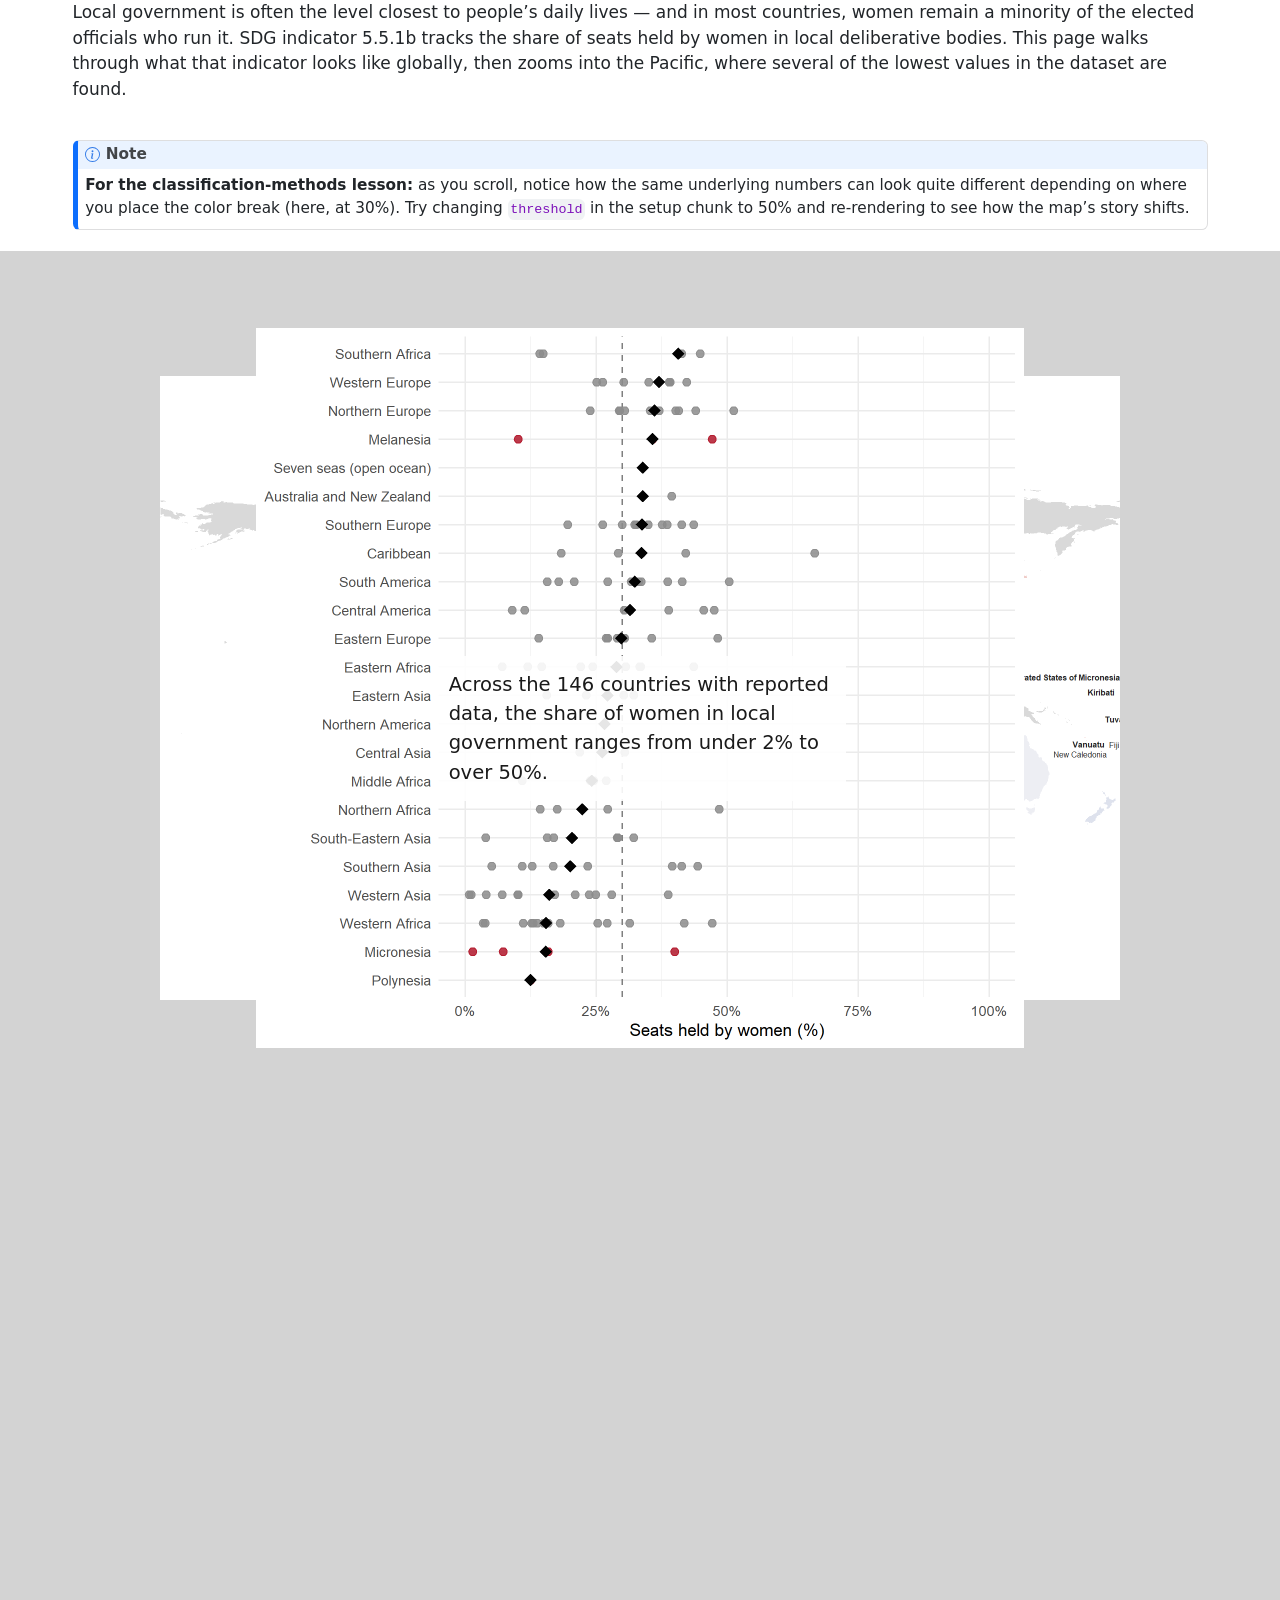
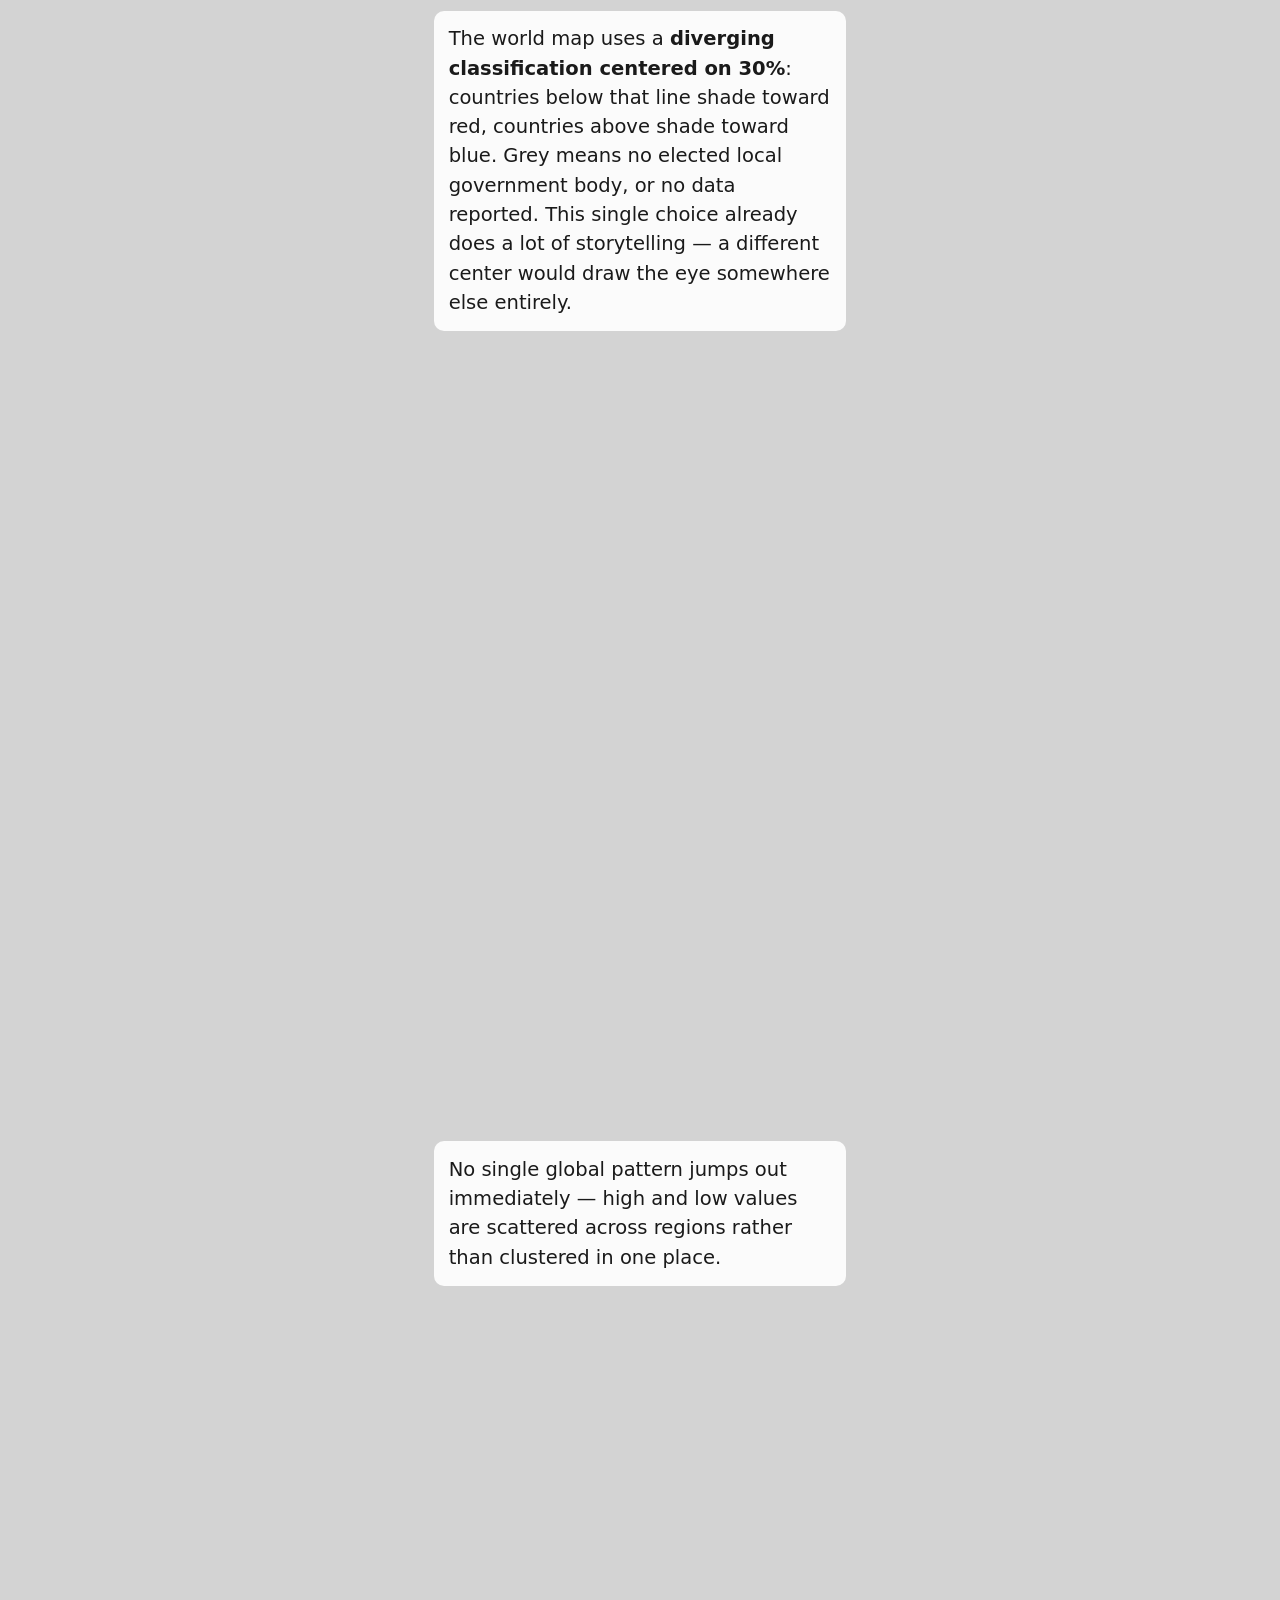
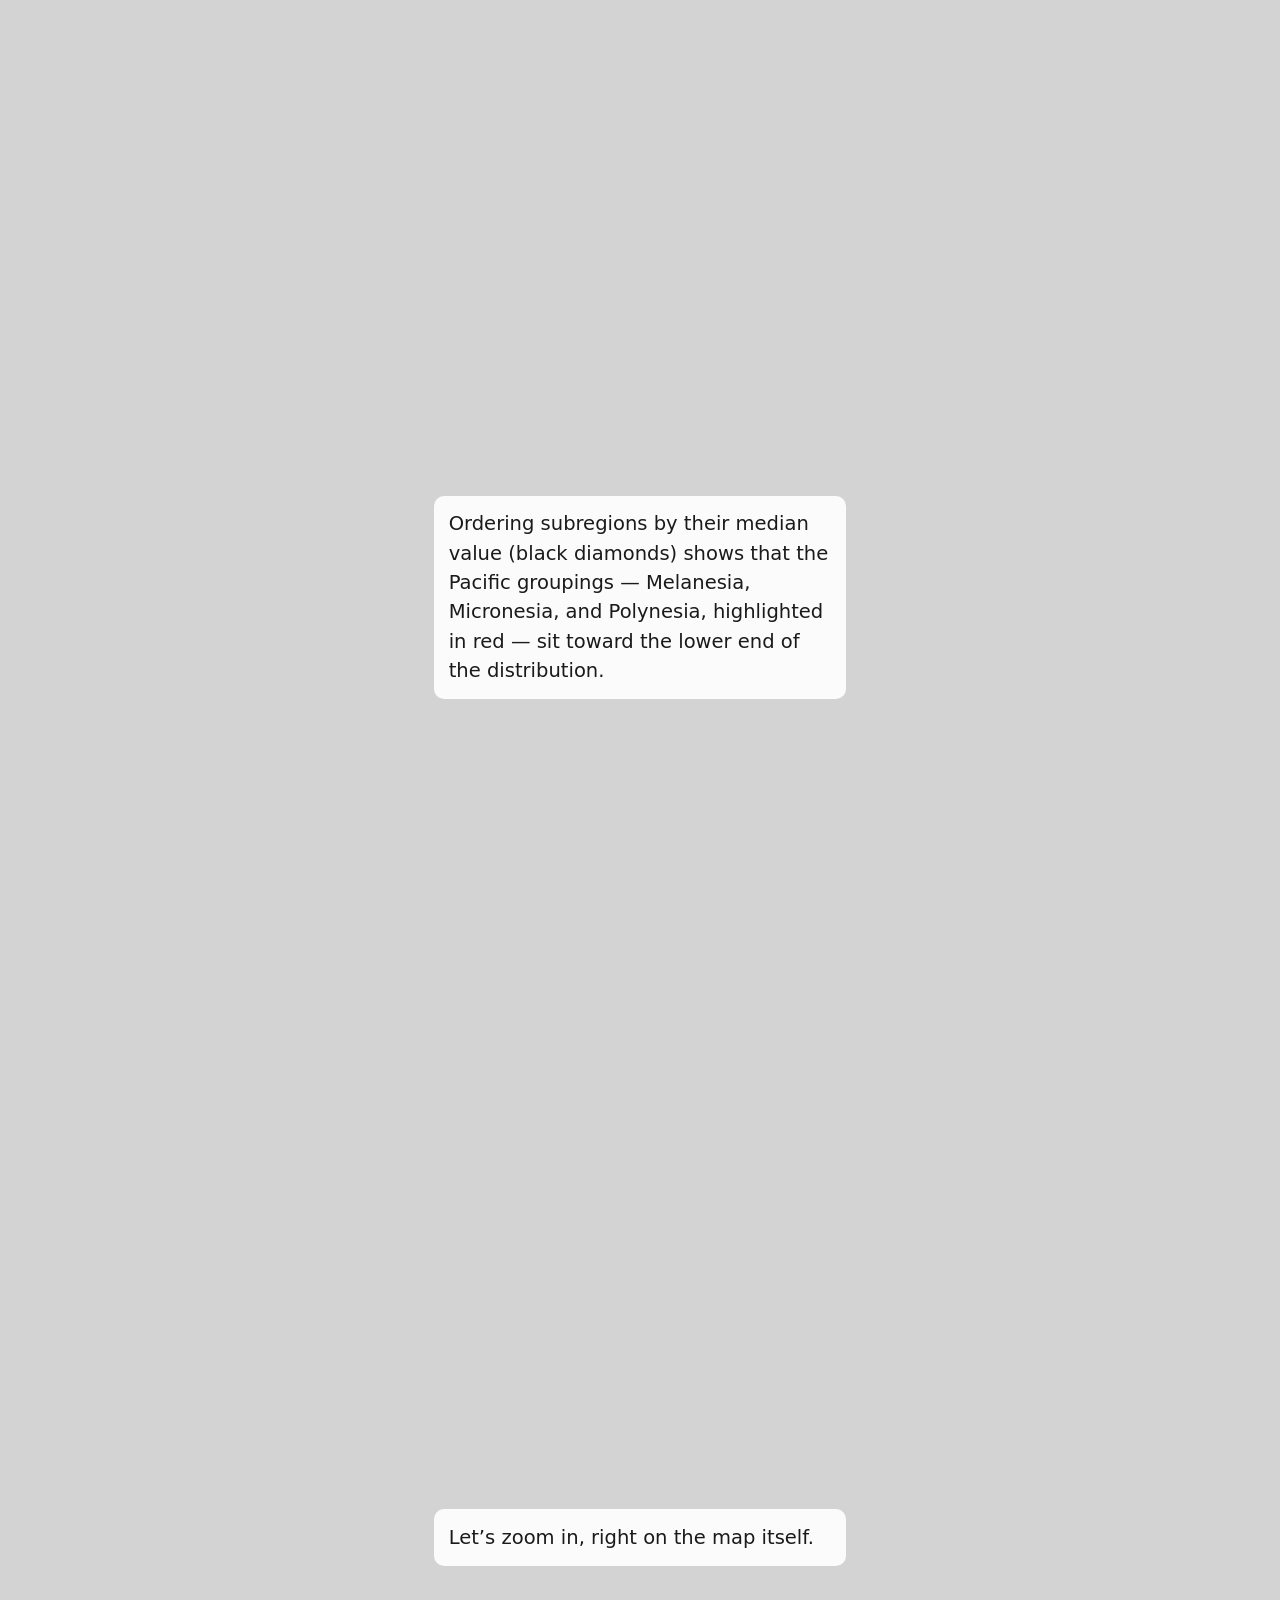
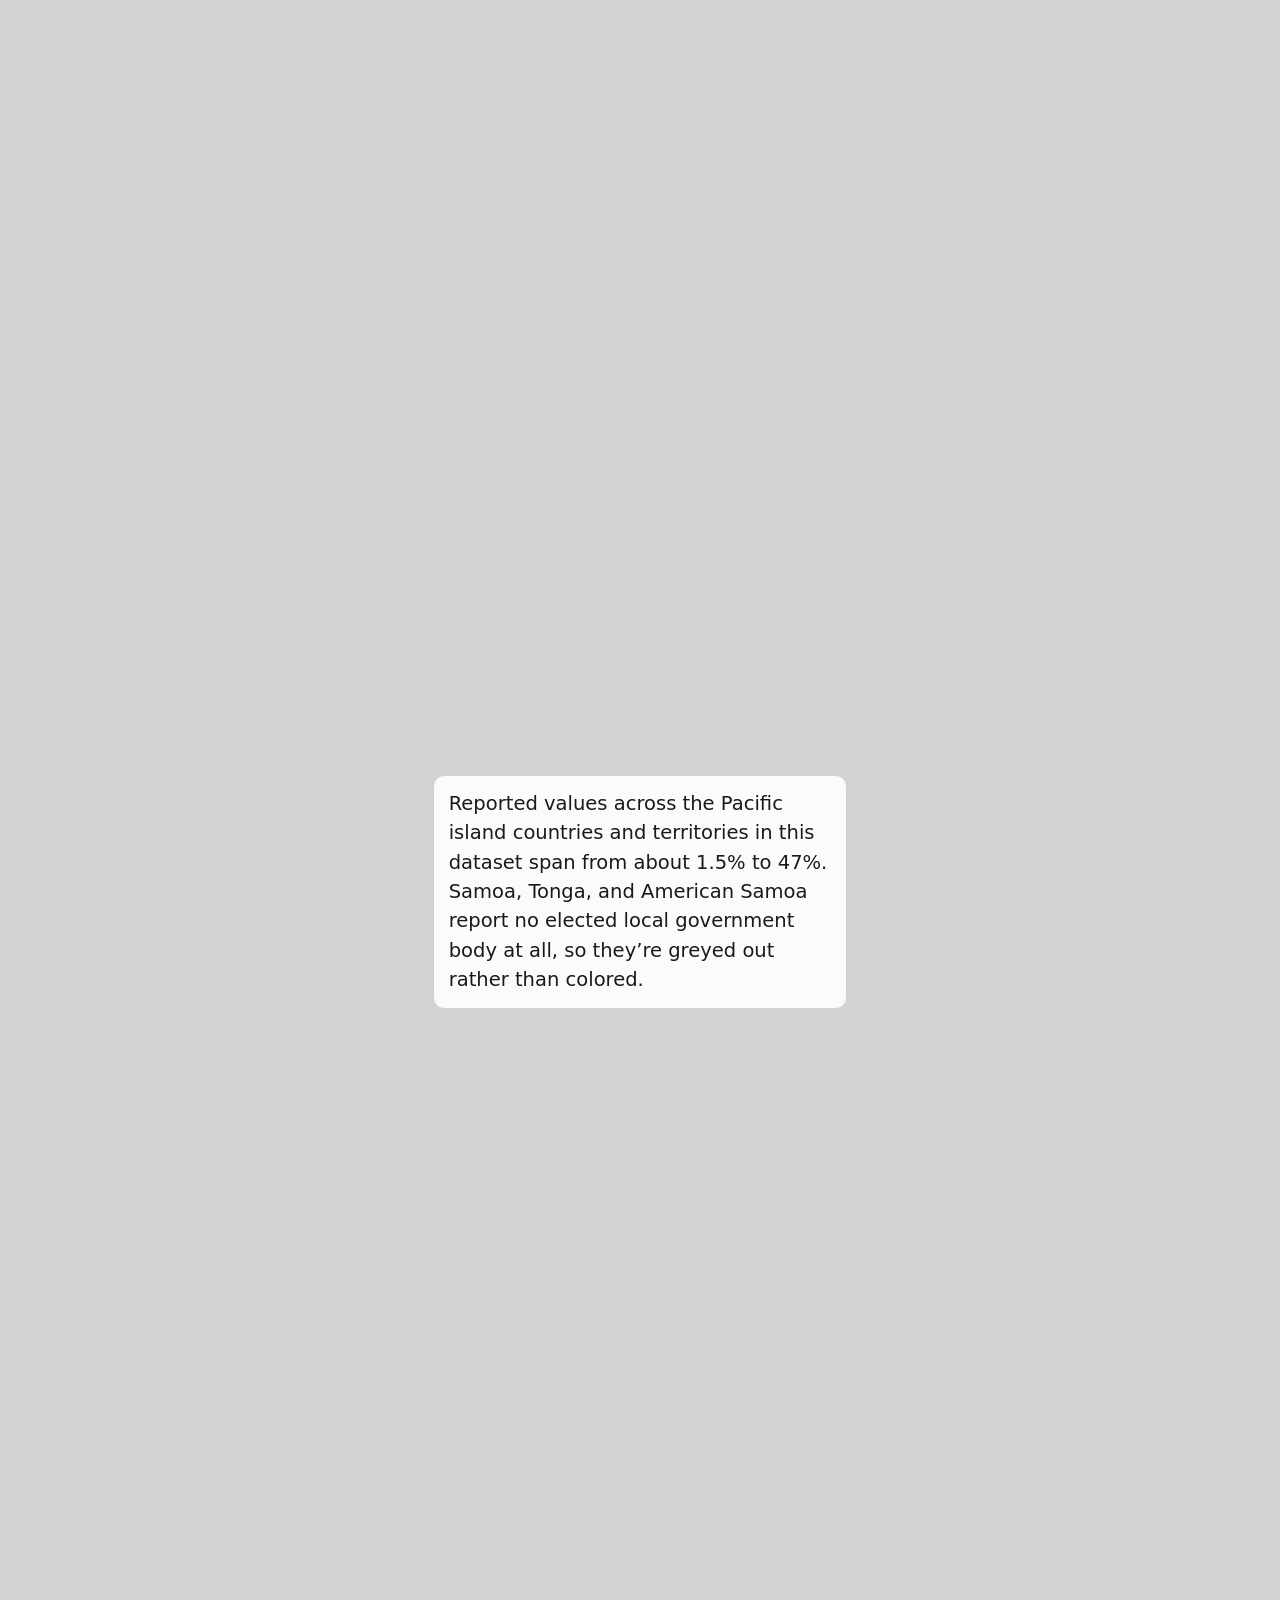
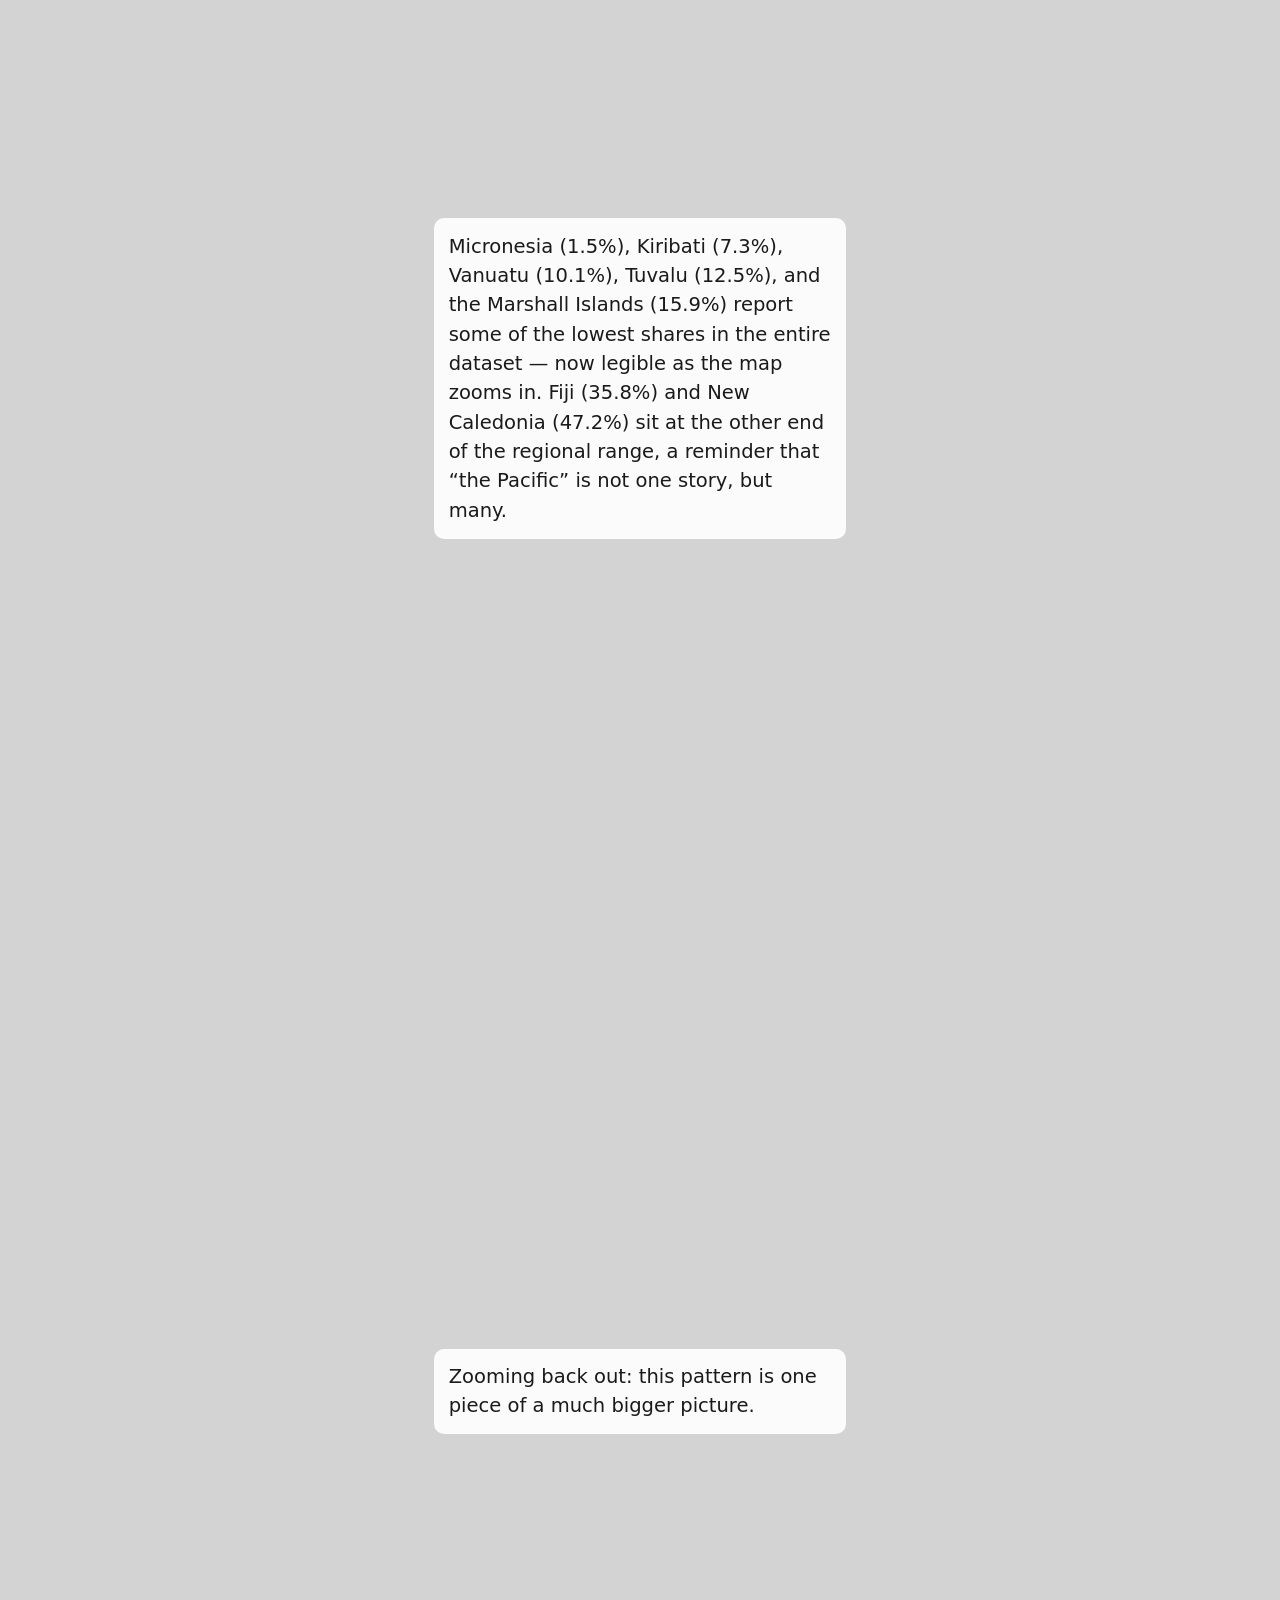
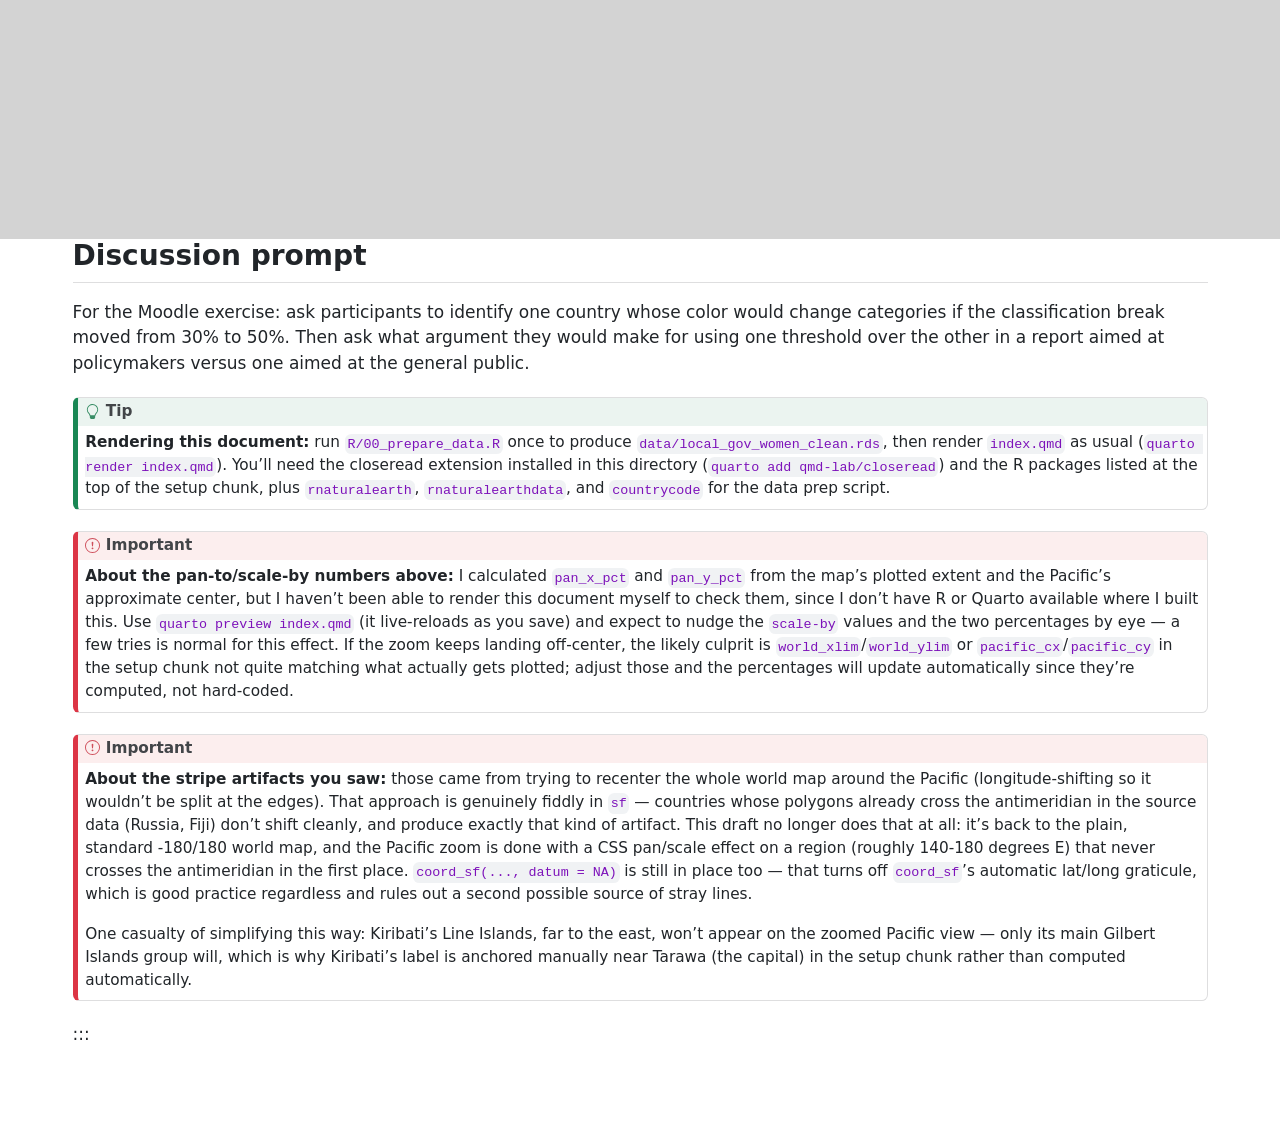
==== ScrollyTelling/index.html @ b82ebb90 "Scrollytelling" ====
<!DOCTYPE html>
<html xmlns="http://www.w3.org/1999/xhtml" lang="en" xml:lang="en"><head>

<meta charset="utf-8">
<meta name="generator" content="quarto-1.8.25">

<meta name="viewport" content="width=device-width, initial-scale=1.0, user-scalable=yes">


<title>Who Holds the Seats? Women in Local Government, Worldwide and in the Pacific</title>
<style>
code{white-space: pre-wrap;}
span.smallcaps{font-variant: small-caps;}
div.columns{display: flex; gap: min(4vw, 1.5em);}
div.column{flex: auto; overflow-x: auto;}
div.hanging-indent{margin-left: 1.5em; text-indent: -1.5em;}
ul.task-list{list-style: none;}
ul.task-list li input[type="checkbox"] {
width: 0.8em;
margin: 0 0.8em 0.2em -1em;  vertical-align: middle;
}
</style>


<script>/*!
 * clipboard.js v2.0.11
 * https://clipboardjs.com/
 *
 * Licensed MIT © Zeno Rocha
 */
!function(t,e){"object"==typeof exports&&"object"==typeof module?module.exports=e():"function"==typeof define&&define.amd?define([],e):"object"==typeof exports?exports.ClipboardJS=e():t.ClipboardJS=e()}(this,function(){return n={686:function(t,e,n){"use strict";n.d(e,{default:function(){return b}});var e=n(279),i=n.n(e),e=n(370),u=n.n(e),e=n(817),r=n.n(e);function c(t){try{return document.execCommand(t)}catch(t){return}}var a=function(t){t=r()(t);return c("cut"),t};function o(t,e){var n,o,t=(n=t,o="rtl"===document.documentElement.getAttribute("dir"),(t=document.createElement("textarea")).style.fontSize="12pt",t.style.border="0",t.style.padding="0",t.style.margin="0",t.style.position="absolute",t.style[o?"right":"left"]="-9999px",o=window.pageYOffset||document.documentElement.scrollTop,t.style.top="".concat(o,"px"),t.setAttribute("readonly",""),t.value=n,t);return e.container.appendChild(t),e=r()(t),c("copy"),t.remove(),e}var f=function(t){var e=1<arguments.length&&void 0!==arguments[1]?arguments[1]:{container:document.body},n="";return"string"==typeof t?n=o(t,e):t instanceof HTMLInputElement&&!["text","search","url","tel","password"].includes(null==t?void 0:t.type)?n=o(t.value,e):(n=r()(t),c("copy")),n};function l(t){return(l="function"==typeof Symbol&&"symbol"==typeof Symbol.iterator?function(t){return typeof t}:function(t){return t&&"function"==typeof Symbol&&t.constructor===Symbol&&t!==Symbol.prototype?"symbol":typeof t})(t)}var s=function(){var t=0<arguments.length&&void 0!==arguments[0]?arguments[0]:{},e=t.action,n=void 0===e?"copy":e,o=t.container,e=t.target,t=t.text;if("copy"!==n&&"cut"!==n)throw new Error('Invalid "action" value, use either "copy" or "cut"');if(void 0!==e){if(!e||"object"!==l(e)||1!==e.nodeType)throw new Error('Invalid "target" value, use a valid Element');if("copy"===n&&e.hasAttribute("disabled"))throw new Error('Invalid "target" attribute. Please use "readonly" instead of "disabled" attribute');if("cut"===n&&(e.hasAttribute("readonly")||e.hasAttribute("disabled")))throw new Error('Invalid "target" attribute. You can\'t cut text from elements with "readonly" or "disabled" attributes')}return t?f(t,{container:o}):e?"cut"===n?a(e):f(e,{container:o}):void 0};function p(t){return(p="function"==typeof Symbol&&"symbol"==typeof Symbol.iterator?function(t){return typeof t}:function(t){return t&&"function"==typeof Symbol&&t.constructor===Symbol&&t!==Symbol.prototype?"symbol":typeof t})(t)}function d(t,e){for(var n=0;n<e.length;n++){var o=e[n];o.enumerable=o.enumerable||!1,o.configurable=!0,"value"in o&&(o.writable=!0),Object.defineProperty(t,o.key,o)}}function y(t,e){return(y=Object.setPrototypeOf||function(t,e){return t.__proto__=e,t})(t,e)}function h(n){var o=function(){if("undefined"==typeof Reflect||!Reflect.construct)return!1;if(Reflect.construct.sham)return!1;if("function"==typeof Proxy)return!0;try{return Date.prototype.toString.call(Reflect.construct(Date,[],function(){})),!0}catch(t){return!1}}();return function(){var t,e=v(n);return t=o?(t=v(this).constructor,Reflect.construct(e,arguments,t)):e.apply(this,arguments),e=this,!(t=t)||"object"!==p(t)&&"function"!=typeof t?function(t){if(void 0!==t)return t;throw new ReferenceError("this hasn't been initialised - super() hasn't been called")}(e):t}}function v(t){return(v=Object.setPrototypeOf?Object.getPrototypeOf:function(t){return t.__proto__||Object.getPrototypeOf(t)})(t)}function m(t,e){t="data-clipboard-".concat(t);if(e.hasAttribute(t))return e.getAttribute(t)}var b=function(){!function(t,e){if("function"!=typeof e&&null!==e)throw new TypeError("Super expression must either be null or a function");t.prototype=Object.create(e&&e.prototype,{constructor:{value:t,writable:!0,configurable:!0}}),e&&y(t,e)}(r,i());var t,e,n,o=h(r);function r(t,e){var n;return function(t){if(!(t instanceof r))throw new TypeError("Cannot call a class as a function")}(this),(n=o.call(this)).resolveOptions(e),n.listenClick(t),n}return t=r,n=[{key:"copy",value:function(t){var e=1<arguments.length&&void 0!==arguments[1]?arguments[1]:{container:document.body};return f(t,e)}},{key:"cut",value:function(t){return a(t)}},{key:"isSupported",value:function(){var t=0<arguments.length&&void 0!==arguments[0]?arguments[0]:["copy","cut"],t="string"==typeof t?[t]:t,e=!!document.queryCommandSupported;return t.forEach(function(t){e=e&&!!document.queryCommandSupported(t)}),e}}],(e=[{key:"resolveOptions",value:function(){var t=0<arguments.length&&void 0!==arguments[0]?arguments[0]:{};this.action="function"==typeof t.action?t.action:this.defaultAction,this.target="function"==typeof t.target?t.target:this.defaultTarget,this.text="function"==typeof t.text?t.text:this.defaultText,this.container="object"===p(t.container)?t.container:document.body}},{key:"listenClick",value:function(t){var e=this;this.listener=u()(t,"click",function(t){return e.onClick(t)})}},{key:"onClick",value:function(t){var e=t.delegateTarget||t.currentTarget,n=this.action(e)||"copy",t=s({action:n,container:this.container,target:this.target(e),text:this.text(e)});this.emit(t?"success":"error",{action:n,text:t,trigger:e,clearSelection:function(){e&&e.focus(),window.getSelection().removeAllRanges()}})}},{key:"defaultAction",value:function(t){return m("action",t)}},{key:"defaultTarget",value:function(t){t=m("target",t);if(t)return document.querySelector(t)}},{key:"defaultText",value:function(t){return m("text",t)}},{key:"destroy",value:function(){this.listener.destroy()}}])&&d(t.prototype,e),n&&d(t,n),r}()},828:function(t){var e;"undefined"==typeof Element||Element.prototype.matches||((e=Element.prototype).matches=e.matchesSelector||e.mozMatchesSelector||e.msMatchesSelector||e.oMatchesSelector||e.webkitMatchesSelector),t.exports=function(t,e){for(;t&&9!==t.nodeType;){if("function"==typeof t.matches&&t.matches(e))return t;t=t.parentNode}}},438:function(t,e,n){var u=n(828);function i(t,e,n,o,r){var i=function(e,n,t,o){return function(t){t.delegateTarget=u(t.target,n),t.delegateTarget&&o.call(e,t)}}.apply(this,arguments);return t.addEventListener(n,i,r),{destroy:function(){t.removeEventListener(n,i,r)}}}t.exports=function(t,e,n,o,r){return"function"==typeof t.addEventListener?i.apply(null,arguments):"function"==typeof n?i.bind(null,document).apply(null,arguments):("string"==typeof t&&(t=document.querySelectorAll(t)),Array.prototype.map.call(t,function(t){return i(t,e,n,o,r)}))}},879:function(t,n){n.node=function(t){return void 0!==t&&t instanceof HTMLElement&&1===t.nodeType},n.nodeList=function(t){var e=Object.prototype.toString.call(t);return void 0!==t&&("[object NodeList]"===e||"[object HTMLCollection]"===e)&&"length"in t&&(0===t.length||n.node(t[0]))},n.string=function(t){return"string"==typeof t||t instanceof String},n.fn=function(t){return"[object Function]"===Object.prototype.toString.call(t)}},370:function(t,e,n){var f=n(879),l=n(438);t.exports=function(t,e,n){if(!t&&!e&&!n)throw new Error("Missing required arguments");if(!f.string(e))throw new TypeError("Second argument must be a String");if(!f.fn(n))throw new TypeError("Third argument must be a Function");if(f.node(t))return c=e,a=n,(u=t).addEventListener(c,a),{destroy:function(){u.removeEventListener(c,a)}};if(f.nodeList(t))return o=t,r=e,i=n,Array.prototype.forEach.call(o,function(t){t.addEventListener(r,i)}),{destroy:function(){Array.prototype.forEach.call(o,function(t){t.removeEventListener(r,i)})}};if(f.string(t))return t=t,e=e,n=n,l(document.body,t,e,n);throw new TypeError("First argument must be a String, HTMLElement, HTMLCollection, or NodeList");var o,r,i,u,c,a}},817:function(t){t.exports=function(t){var e,n="SELECT"===t.nodeName?(t.focus(),t.value):"INPUT"===t.nodeName||"TEXTAREA"===t.nodeName?((e=t.hasAttribute("readonly"))||t.setAttribute("readonly",""),t.select(),t.setSelectionRange(0,t.value.length),e||t.removeAttribute("readonly"),t.value):(t.hasAttribute("contenteditable")&&t.focus(),n=window.getSelection(),(e=document.createRange()).selectNodeContents(t),n.removeAllRanges(),n.addRange(e),n.toString());return n}},279:function(t){function e(){}e.prototype={on:function(t,e,n){var o=this.e||(this.e={});return(o[t]||(o[t]=[])).push({fn:e,ctx:n}),this},once:function(t,e,n){var o=this;function r(){o.off(t,r),e.apply(n,arguments)}return r._=e,this.on(t,r,n)},emit:function(t){for(var e=[].slice.call(arguments,1),n=((this.e||(this.e={}))[t]||[]).slice(),o=0,r=n.length;o<r;o++)n[o].fn.apply(n[o].ctx,e);return this},off:function(t,e){var n=this.e||(this.e={}),o=n[t],r=[];if(o&&e)for(var i=0,u=o.length;i<u;i++)o[i].fn!==e&&o[i].fn._!==e&&r.push(o[i]);return r.length?n[t]=r:delete n[t],this}},t.exports=e,t.exports.TinyEmitter=e}},r={},o.n=function(t){var e=t&&t.__esModule?function(){return t.default}:function(){return t};return o.d(e,{a:e}),e},o.d=function(t,e){for(var n in e)o.o(e,n)&&!o.o(t,n)&&Object.defineProperty(t,n,{enumerable:!0,get:e[n]})},o.o=function(t,e){return Object.prototype.hasOwnProperty.call(t,e)},o(686).default;function o(t){if(r[t])return r[t].exports;var e=r[t]={exports:{}};return n[t](e,e.exports,o),e.exports}var n,r});</script>
<script src="[data-uri]" type="module"></script>
<script src="[data-uri]" type="module"></script>
<script src="[data-uri]" type="module"></script>
<script>/**
 * @popperjs/core v2.11.7 - MIT License
 */

!function(e,t){"object"==typeof exports&&"undefined"!=typeof module?t(exports):"function"==typeof define&&define.amd?define(["exports"],t):t((e="undefined"!=typeof globalThis?globalThis:e||self).Popper={})}(this,(function(e){"use strict";function t(e){if(null==e)return window;if("[object Window]"!==e.toString()){var t=e.ownerDocument;return t&&t.defaultView||window}return e}function n(e){return e instanceof t(e).Element||e instanceof Element}function r(e){return e instanceof t(e).HTMLElement||e instanceof HTMLElement}function o(e){return"undefined"!=typeof ShadowRoot&&(e instanceof t(e).ShadowRoot||e instanceof ShadowRoot)}var i=Math.max,a=Math.min,s=Math.round;function f(){var e=navigator.userAgentData;return null!=e&&e.brands&&Array.isArray(e.brands)?e.brands.map((function(e){return e.brand+"/"+e.version})).join(" "):navigator.userAgent}function c(){return!/^((?!chrome|android).)*safari/i.test(f())}function p(e,o,i){void 0===o&&(o=!1),void 0===i&&(i=!1);var a=e.getBoundingClientRect(),f=1,p=1;o&&r(e)&&(f=e.offsetWidth>0&&s(a.width)/e.offsetWidth||1,p=e.offsetHeight>0&&s(a.height)/e.offsetHeight||1);var u=(n(e)?t(e):window).visualViewport,l=!c()&&i,d=(a.left+(l&&u?u.offsetLeft:0))/f,h=(a.top+(l&&u?u.offsetTop:0))/p,m=a.width/f,v=a.height/p;return{width:m,height:v,top:h,right:d+m,bottom:h+v,left:d,x:d,y:h}}function u(e){var n=t(e);return{scrollLeft:n.pageXOffset,scrollTop:n.pageYOffset}}function l(e){return e?(e.nodeName||"").toLowerCase():null}function d(e){return((n(e)?e.ownerDocument:e.document)||window.document).documentElement}function h(e){return p(d(e)).left+u(e).scrollLeft}function m(e){return t(e).getComputedStyle(e)}function v(e){var t=m(e),n=t.overflow,r=t.overflowX,o=t.overflowY;return/auto|scroll|overlay|hidden/.test(n+o+r)}function y(e,n,o){void 0===o&&(o=!1);var i,a,f=r(n),c=r(n)&&function(e){var t=e.getBoundingClientRect(),n=s(t.width)/e.offsetWidth||1,r=s(t.height)/e.offsetHeight||1;return 1!==n||1!==r}(n),m=d(n),y=p(e,c,o),g={scrollLeft:0,scrollTop:0},b={x:0,y:0};return(f||!f&&!o)&&(("body"!==l(n)||v(m))&&(g=(i=n)!==t(i)&&r(i)?{scrollLeft:(a=i).scrollLeft,scrollTop:a.scrollTop}:u(i)),r(n)?((b=p(n,!0)).x+=n.clientLeft,b.y+=n.clientTop):m&&(b.x=h(m))),{x:y.left+g.scrollLeft-b.x,y:y.top+g.scrollTop-b.y,width:y.width,height:y.height}}function g(e){var t=p(e),n=e.offsetWidth,r=e.offsetHeight;return Math.abs(t.width-n)<=1&&(n=t.width),Math.abs(t.height-r)<=1&&(r=t.height),{x:e.offsetLeft,y:e.offsetTop,width:n,height:r}}function b(e){return"html"===l(e)?e:e.assignedSlot||e.parentNode||(o(e)?e.host:null)||d(e)}function x(e){return["html","body","#document"].indexOf(l(e))>=0?e.ownerDocument.body:r(e)&&v(e)?e:x(b(e))}function w(e,n){var r;void 0===n&&(n=[]);var o=x(e),i=o===(null==(r=e.ownerDocument)?void 0:r.body),a=t(o),s=i?[a].concat(a.visualViewport||[],v(o)?o:[]):o,f=n.concat(s);return i?f:f.concat(w(b(s)))}function O(e){return["table","td","th"].indexOf(l(e))>=0}function j(e){return r(e)&&"fixed"!==m(e).position?e.offsetParent:null}function E(e){for(var n=t(e),i=j(e);i&&O(i)&&"static"===m(i).position;)i=j(i);return i&&("html"===l(i)||"body"===l(i)&&"static"===m(i).position)?n:i||function(e){var t=/firefox/i.test(f());if(/Trident/i.test(f())&&r(e)&&"fixed"===m(e).position)return null;var n=b(e);for(o(n)&&(n=n.host);r(n)&&["html","body"].indexOf(l(n))<0;){var i=m(n);if("none"!==i.transform||"none"!==i.perspective||"paint"===i.contain||-1!==["transform","perspective"].indexOf(i.willChange)||t&&"filter"===i.willChange||t&&i.filter&&"none"!==i.filter)return n;n=n.parentNode}return null}(e)||n}var D="top",A="bottom",L="right",P="left",M="auto",k=[D,A,L,P],W="start",B="end",H="viewport",T="popper",R=k.reduce((function(e,t){return e.concat([t+"-"+W,t+"-"+B])}),[]),S=[].concat(k,[M]).reduce((function(e,t){return e.concat([t,t+"-"+W,t+"-"+B])}),[]),V=["beforeRead","read","afterRead","beforeMain","main","afterMain","beforeWrite","write","afterWrite"];function q(e){var t=new Map,n=new Set,r=[];function o(e){n.add(e.name),[].concat(e.requires||[],e.requiresIfExists||[]).forEach((function(e){if(!n.has(e)){var r=t.get(e);r&&o(r)}})),r.push(e)}return e.forEach((function(e){t.set(e.name,e)})),e.forEach((function(e){n.has(e.name)||o(e)})),r}function C(e){return e.split("-")[0]}function N(e,t){var n=t.getRootNode&&t.getRootNode();if(e.contains(t))return!0;if(n&&o(n)){var r=t;do{if(r&&e.isSameNode(r))return!0;r=r.parentNode||r.host}while(r)}return!1}function I(e){return Object.assign({},e,{left:e.x,top:e.y,right:e.x+e.width,bottom:e.y+e.height})}function _(e,r,o){return r===H?I(function(e,n){var r=t(e),o=d(e),i=r.visualViewport,a=o.clientWidth,s=o.clientHeight,f=0,p=0;if(i){a=i.width,s=i.height;var u=c();(u||!u&&"fixed"===n)&&(f=i.offsetLeft,p=i.offsetTop)}return{width:a,height:s,x:f+h(e),y:p}}(e,o)):n(r)?function(e,t){var n=p(e,!1,"fixed"===t);return n.top=n.top+e.clientTop,n.left=n.left+e.clientLeft,n.bottom=n.top+e.clientHeight,n.right=n.left+e.clientWidth,n.width=e.clientWidth,n.height=e.clientHeight,n.x=n.left,n.y=n.top,n}(r,o):I(function(e){var t,n=d(e),r=u(e),o=null==(t=e.ownerDocument)?void 0:t.body,a=i(n.scrollWidth,n.clientWidth,o?o.scrollWidth:0,o?o.clientWidth:0),s=i(n.scrollHeight,n.clientHeight,o?o.scrollHeight:0,o?o.clientHeight:0),f=-r.scrollLeft+h(e),c=-r.scrollTop;return"rtl"===m(o||n).direction&&(f+=i(n.clientWidth,o?o.clientWidth:0)-a),{width:a,height:s,x:f,y:c}}(d(e)))}function F(e,t,o,s){var f="clippingParents"===t?function(e){var t=w(b(e)),o=["absolute","fixed"].indexOf(m(e).position)>=0&&r(e)?E(e):e;return n(o)?t.filter((function(e){return n(e)&&N(e,o)&&"body"!==l(e)})):[]}(e):[].concat(t),c=[].concat(f,[o]),p=c[0],u=c.reduce((function(t,n){var r=_(e,n,s);return t.top=i(r.top,t.top),t.right=a(r.right,t.right),t.bottom=a(r.bottom,t.bottom),t.left=i(r.left,t.left),t}),_(e,p,s));return u.width=u.right-u.left,u.height=u.bottom-u.top,u.x=u.left,u.y=u.top,u}function U(e){return e.split("-")[1]}function z(e){return["top","bottom"].indexOf(e)>=0?"x":"y"}function X(e){var t,n=e.reference,r=e.element,o=e.placement,i=o?C(o):null,a=o?U(o):null,s=n.x+n.width/2-r.width/2,f=n.y+n.height/2-r.height/2;switch(i){case D:t={x:s,y:n.y-r.height};break;case A:t={x:s,y:n.y+n.height};break;case L:t={x:n.x+n.width,y:f};break;case P:t={x:n.x-r.width,y:f};break;default:t={x:n.x,y:n.y}}var c=i?z(i):null;if(null!=c){var p="y"===c?"height":"width";switch(a){case W:t[c]=t[c]-(n[p]/2-r[p]/2);break;case B:t[c]=t[c]+(n[p]/2-r[p]/2)}}return t}function Y(e){return Object.assign({},{top:0,right:0,bottom:0,left:0},e)}function G(e,t){return t.reduce((function(t,n){return t[n]=e,t}),{})}function J(e,t){void 0===t&&(t={});var r=t,o=r.placement,i=void 0===o?e.placement:o,a=r.strategy,s=void 0===a?e.strategy:a,f=r.boundary,c=void 0===f?"clippingParents":f,u=r.rootBoundary,l=void 0===u?H:u,h=r.elementContext,m=void 0===h?T:h,v=r.altBoundary,y=void 0!==v&&v,g=r.padding,b=void 0===g?0:g,x=Y("number"!=typeof b?b:G(b,k)),w=m===T?"reference":T,O=e.rects.popper,j=e.elements[y?w:m],E=F(n(j)?j:j.contextElement||d(e.elements.popper),c,l,s),P=p(e.elements.reference),M=X({reference:P,element:O,strategy:"absolute",placement:i}),W=I(Object.assign({},O,M)),B=m===T?W:P,R={top:E.top-B.top+x.top,bottom:B.bottom-E.bottom+x.bottom,left:E.left-B.left+x.left,right:B.right-E.right+x.right},S=e.modifiersData.offset;if(m===T&&S){var V=S[i];Object.keys(R).forEach((function(e){var t=[L,A].indexOf(e)>=0?1:-1,n=[D,A].indexOf(e)>=0?"y":"x";R[e]+=V[n]*t}))}return R}var K={placement:"bottom",modifiers:[],strategy:"absolute"};function Q(){for(var e=arguments.length,t=new Array(e),n=0;n<e;n++)t[n]=arguments[n];return!t.some((function(e){return!(e&&"function"==typeof e.getBoundingClientRect)}))}function Z(e){void 0===e&&(e={});var t=e,r=t.defaultModifiers,o=void 0===r?[]:r,i=t.defaultOptions,a=void 0===i?K:i;return function(e,t,r){void 0===r&&(r=a);var i,s,f={placement:"bottom",orderedModifiers:[],options:Object.assign({},K,a),modifiersData:{},elements:{reference:e,popper:t},attributes:{},styles:{}},c=[],p=!1,u={state:f,setOptions:function(r){var i="function"==typeof r?r(f.options):r;l(),f.options=Object.assign({},a,f.options,i),f.scrollParents={reference:n(e)?w(e):e.contextElement?w(e.contextElement):[],popper:w(t)};var s,p,d=function(e){var t=q(e);return V.reduce((function(e,n){return e.concat(t.filter((function(e){return e.phase===n})))}),[])}((s=[].concat(o,f.options.modifiers),p=s.reduce((function(e,t){var n=e[t.name];return e[t.name]=n?Object.assign({},n,t,{options:Object.assign({},n.options,t.options),data:Object.assign({},n.data,t.data)}):t,e}),{}),Object.keys(p).map((function(e){return p[e]}))));return f.orderedModifiers=d.filter((function(e){return e.enabled})),f.orderedModifiers.forEach((function(e){var t=e.name,n=e.options,r=void 0===n?{}:n,o=e.effect;if("function"==typeof o){var i=o({state:f,name:t,instance:u,options:r}),a=function(){};c.push(i||a)}})),u.update()},forceUpdate:function(){if(!p){var e=f.elements,t=e.reference,n=e.popper;if(Q(t,n)){f.rects={reference:y(t,E(n),"fixed"===f.options.strategy),popper:g(n)},f.reset=!1,f.placement=f.options.placement,f.orderedModifiers.forEach((function(e){return f.modifiersData[e.name]=Object.assign({},e.data)}));for(var r=0;r<f.orderedModifiers.length;r++)if(!0!==f.reset){var o=f.orderedModifiers[r],i=o.fn,a=o.options,s=void 0===a?{}:a,c=o.name;"function"==typeof i&&(f=i({state:f,options:s,name:c,instance:u})||f)}else f.reset=!1,r=-1}}},update:(i=function(){return new Promise((function(e){u.forceUpdate(),e(f)}))},function(){return s||(s=new Promise((function(e){Promise.resolve().then((function(){s=void 0,e(i())}))}))),s}),destroy:function(){l(),p=!0}};if(!Q(e,t))return u;function l(){c.forEach((function(e){return e()})),c=[]}return u.setOptions(r).then((function(e){!p&&r.onFirstUpdate&&r.onFirstUpdate(e)})),u}}var $={passive:!0};var ee={name:"eventListeners",enabled:!0,phase:"write",fn:function(){},effect:function(e){var n=e.state,r=e.instance,o=e.options,i=o.scroll,a=void 0===i||i,s=o.resize,f=void 0===s||s,c=t(n.elements.popper),p=[].concat(n.scrollParents.reference,n.scrollParents.popper);return a&&p.forEach((function(e){e.addEventListener("scroll",r.update,$)})),f&&c.addEventListener("resize",r.update,$),function(){a&&p.forEach((function(e){e.removeEventListener("scroll",r.update,$)})),f&&c.removeEventListener("resize",r.update,$)}},data:{}};var te={name:"popperOffsets",enabled:!0,phase:"read",fn:function(e){var t=e.state,n=e.name;t.modifiersData[n]=X({reference:t.rects.reference,element:t.rects.popper,strategy:"absolute",placement:t.placement})},data:{}},ne={top:"auto",right:"auto",bottom:"auto",left:"auto"};function re(e){var n,r=e.popper,o=e.popperRect,i=e.placement,a=e.variation,f=e.offsets,c=e.position,p=e.gpuAcceleration,u=e.adaptive,l=e.roundOffsets,h=e.isFixed,v=f.x,y=void 0===v?0:v,g=f.y,b=void 0===g?0:g,x="function"==typeof l?l({x:y,y:b}):{x:y,y:b};y=x.x,b=x.y;var w=f.hasOwnProperty("x"),O=f.hasOwnProperty("y"),j=P,M=D,k=window;if(u){var W=E(r),H="clientHeight",T="clientWidth";if(W===t(r)&&"static"!==m(W=d(r)).position&&"absolute"===c&&(H="scrollHeight",T="scrollWidth"),W=W,i===D||(i===P||i===L)&&a===B)M=A,b-=(h&&W===k&&k.visualViewport?k.visualViewport.height:W[H])-o.height,b*=p?1:-1;if(i===P||(i===D||i===A)&&a===B)j=L,y-=(h&&W===k&&k.visualViewport?k.visualViewport.width:W[T])-o.width,y*=p?1:-1}var R,S=Object.assign({position:c},u&&ne),V=!0===l?function(e,t){var n=e.x,r=e.y,o=t.devicePixelRatio||1;return{x:s(n*o)/o||0,y:s(r*o)/o||0}}({x:y,y:b},t(r)):{x:y,y:b};return y=V.x,b=V.y,p?Object.assign({},S,((R={})[M]=O?"0":"",R[j]=w?"0":"",R.transform=(k.devicePixelRatio||1)<=1?"translate("+y+"px, "+b+"px)":"translate3d("+y+"px, "+b+"px, 0)",R)):Object.assign({},S,((n={})[M]=O?b+"px":"",n[j]=w?y+"px":"",n.transform="",n))}var oe={name:"computeStyles",enabled:!0,phase:"beforeWrite",fn:function(e){var t=e.state,n=e.options,r=n.gpuAcceleration,o=void 0===r||r,i=n.adaptive,a=void 0===i||i,s=n.roundOffsets,f=void 0===s||s,c={placement:C(t.placement),variation:U(t.placement),popper:t.elements.popper,popperRect:t.rects.popper,gpuAcceleration:o,isFixed:"fixed"===t.options.strategy};null!=t.modifiersData.popperOffsets&&(t.styles.popper=Object.assign({},t.styles.popper,re(Object.assign({},c,{offsets:t.modifiersData.popperOffsets,position:t.options.strategy,adaptive:a,roundOffsets:f})))),null!=t.modifiersData.arrow&&(t.styles.arrow=Object.assign({},t.styles.arrow,re(Object.assign({},c,{offsets:t.modifiersData.arrow,position:"absolute",adaptive:!1,roundOffsets:f})))),t.attributes.popper=Object.assign({},t.attributes.popper,{"data-popper-placement":t.placement})},data:{}};var ie={name:"applyStyles",enabled:!0,phase:"write",fn:function(e){var t=e.state;Object.keys(t.elements).forEach((function(e){var n=t.styles[e]||{},o=t.attributes[e]||{},i=t.elements[e];r(i)&&l(i)&&(Object.assign(i.style,n),Object.keys(o).forEach((function(e){var t=o[e];!1===t?i.removeAttribute(e):i.setAttribute(e,!0===t?"":t)})))}))},effect:function(e){var t=e.state,n={popper:{position:t.options.strategy,left:"0",top:"0",margin:"0"},arrow:{position:"absolute"},reference:{}};return Object.assign(t.elements.popper.style,n.popper),t.styles=n,t.elements.arrow&&Object.assign(t.elements.arrow.style,n.arrow),function(){Object.keys(t.elements).forEach((function(e){var o=t.elements[e],i=t.attributes[e]||{},a=Object.keys(t.styles.hasOwnProperty(e)?t.styles[e]:n[e]).reduce((function(e,t){return e[t]="",e}),{});r(o)&&l(o)&&(Object.assign(o.style,a),Object.keys(i).forEach((function(e){o.removeAttribute(e)})))}))}},requires:["computeStyles"]};var ae={name:"offset",enabled:!0,phase:"main",requires:["popperOffsets"],fn:function(e){var t=e.state,n=e.options,r=e.name,o=n.offset,i=void 0===o?[0,0]:o,a=S.reduce((function(e,n){return e[n]=function(e,t,n){var r=C(e),o=[P,D].indexOf(r)>=0?-1:1,i="function"==typeof n?n(Object.assign({},t,{placement:e})):n,a=i[0],s=i[1];return a=a||0,s=(s||0)*o,[P,L].indexOf(r)>=0?{x:s,y:a}:{x:a,y:s}}(n,t.rects,i),e}),{}),s=a[t.placement],f=s.x,c=s.y;null!=t.modifiersData.popperOffsets&&(t.modifiersData.popperOffsets.x+=f,t.modifiersData.popperOffsets.y+=c),t.modifiersData[r]=a}},se={left:"right",right:"left",bottom:"top",top:"bottom"};function fe(e){return e.replace(/left|right|bottom|top/g,(function(e){return se[e]}))}var ce={start:"end",end:"start"};function pe(e){return e.replace(/start|end/g,(function(e){return ce[e]}))}function ue(e,t){void 0===t&&(t={});var n=t,r=n.placement,o=n.boundary,i=n.rootBoundary,a=n.padding,s=n.flipVariations,f=n.allowedAutoPlacements,c=void 0===f?S:f,p=U(r),u=p?s?R:R.filter((function(e){return U(e)===p})):k,l=u.filter((function(e){return c.indexOf(e)>=0}));0===l.length&&(l=u);var d=l.reduce((function(t,n){return t[n]=J(e,{placement:n,boundary:o,rootBoundary:i,padding:a})[C(n)],t}),{});return Object.keys(d).sort((function(e,t){return d[e]-d[t]}))}var le={name:"flip",enabled:!0,phase:"main",fn:function(e){var t=e.state,n=e.options,r=e.name;if(!t.modifiersData[r]._skip){for(var o=n.mainAxis,i=void 0===o||o,a=n.altAxis,s=void 0===a||a,f=n.fallbackPlacements,c=n.padding,p=n.boundary,u=n.rootBoundary,l=n.altBoundary,d=n.flipVariations,h=void 0===d||d,m=n.allowedAutoPlacements,v=t.options.placement,y=C(v),g=f||(y===v||!h?[fe(v)]:function(e){if(C(e)===M)return[];var t=fe(e);return[pe(e),t,pe(t)]}(v)),b=[v].concat(g).reduce((function(e,n){return e.concat(C(n)===M?ue(t,{placement:n,boundary:p,rootBoundary:u,padding:c,flipVariations:h,allowedAutoPlacements:m}):n)}),[]),x=t.rects.reference,w=t.rects.popper,O=new Map,j=!0,E=b[0],k=0;k<b.length;k++){var B=b[k],H=C(B),T=U(B)===W,R=[D,A].indexOf(H)>=0,S=R?"width":"height",V=J(t,{placement:B,boundary:p,rootBoundary:u,altBoundary:l,padding:c}),q=R?T?L:P:T?A:D;x[S]>w[S]&&(q=fe(q));var N=fe(q),I=[];if(i&&I.push(V[H]<=0),s&&I.push(V[q]<=0,V[N]<=0),I.every((function(e){return e}))){E=B,j=!1;break}O.set(B,I)}if(j)for(var _=function(e){var t=b.find((function(t){var n=O.get(t);if(n)return n.slice(0,e).every((function(e){return e}))}));if(t)return E=t,"break"},F=h?3:1;F>0;F--){if("break"===_(F))break}t.placement!==E&&(t.modifiersData[r]._skip=!0,t.placement=E,t.reset=!0)}},requiresIfExists:["offset"],data:{_skip:!1}};function de(e,t,n){return i(e,a(t,n))}var he={name:"preventOverflow",enabled:!0,phase:"main",fn:function(e){var t=e.state,n=e.options,r=e.name,o=n.mainAxis,s=void 0===o||o,f=n.altAxis,c=void 0!==f&&f,p=n.boundary,u=n.rootBoundary,l=n.altBoundary,d=n.padding,h=n.tether,m=void 0===h||h,v=n.tetherOffset,y=void 0===v?0:v,b=J(t,{boundary:p,rootBoundary:u,padding:d,altBoundary:l}),x=C(t.placement),w=U(t.placement),O=!w,j=z(x),M="x"===j?"y":"x",k=t.modifiersData.popperOffsets,B=t.rects.reference,H=t.rects.popper,T="function"==typeof y?y(Object.assign({},t.rects,{placement:t.placement})):y,R="number"==typeof T?{mainAxis:T,altAxis:T}:Object.assign({mainAxis:0,altAxis:0},T),S=t.modifiersData.offset?t.modifiersData.offset[t.placement]:null,V={x:0,y:0};if(k){if(s){var q,N="y"===j?D:P,I="y"===j?A:L,_="y"===j?"height":"width",F=k[j],X=F+b[N],Y=F-b[I],G=m?-H[_]/2:0,K=w===W?B[_]:H[_],Q=w===W?-H[_]:-B[_],Z=t.elements.arrow,$=m&&Z?g(Z):{width:0,height:0},ee=t.modifiersData["arrow#persistent"]?t.modifiersData["arrow#persistent"].padding:{top:0,right:0,bottom:0,left:0},te=ee[N],ne=ee[I],re=de(0,B[_],$[_]),oe=O?B[_]/2-G-re-te-R.mainAxis:K-re-te-R.mainAxis,ie=O?-B[_]/2+G+re+ne+R.mainAxis:Q+re+ne+R.mainAxis,ae=t.elements.arrow&&E(t.elements.arrow),se=ae?"y"===j?ae.clientTop||0:ae.clientLeft||0:0,fe=null!=(q=null==S?void 0:S[j])?q:0,ce=F+ie-fe,pe=de(m?a(X,F+oe-fe-se):X,F,m?i(Y,ce):Y);k[j]=pe,V[j]=pe-F}if(c){var ue,le="x"===j?D:P,he="x"===j?A:L,me=k[M],ve="y"===M?"height":"width",ye=me+b[le],ge=me-b[he],be=-1!==[D,P].indexOf(x),xe=null!=(ue=null==S?void 0:S[M])?ue:0,we=be?ye:me-B[ve]-H[ve]-xe+R.altAxis,Oe=be?me+B[ve]+H[ve]-xe-R.altAxis:ge,je=m&&be?function(e,t,n){var r=de(e,t,n);return r>n?n:r}(we,me,Oe):de(m?we:ye,me,m?Oe:ge);k[M]=je,V[M]=je-me}t.modifiersData[r]=V}},requiresIfExists:["offset"]};var me={name:"arrow",enabled:!0,phase:"main",fn:function(e){var t,n=e.state,r=e.name,o=e.options,i=n.elements.arrow,a=n.modifiersData.popperOffsets,s=C(n.placement),f=z(s),c=[P,L].indexOf(s)>=0?"height":"width";if(i&&a){var p=function(e,t){return Y("number"!=typeof(e="function"==typeof e?e(Object.assign({},t.rects,{placement:t.placement})):e)?e:G(e,k))}(o.padding,n),u=g(i),l="y"===f?D:P,d="y"===f?A:L,h=n.rects.reference[c]+n.rects.reference[f]-a[f]-n.rects.popper[c],m=a[f]-n.rects.reference[f],v=E(i),y=v?"y"===f?v.clientHeight||0:v.clientWidth||0:0,b=h/2-m/2,x=p[l],w=y-u[c]-p[d],O=y/2-u[c]/2+b,j=de(x,O,w),M=f;n.modifiersData[r]=((t={})[M]=j,t.centerOffset=j-O,t)}},effect:function(e){var t=e.state,n=e.options.element,r=void 0===n?"[data-popper-arrow]":n;null!=r&&("string"!=typeof r||(r=t.elements.popper.querySelector(r)))&&N(t.elements.popper,r)&&(t.elements.arrow=r)},requires:["popperOffsets"],requiresIfExists:["preventOverflow"]};function ve(e,t,n){return void 0===n&&(n={x:0,y:0}),{top:e.top-t.height-n.y,right:e.right-t.width+n.x,bottom:e.bottom-t.height+n.y,left:e.left-t.width-n.x}}function ye(e){return[D,L,A,P].some((function(t){return e[t]>=0}))}var ge={name:"hide",enabled:!0,phase:"main",requiresIfExists:["preventOverflow"],fn:function(e){var t=e.state,n=e.name,r=t.rects.reference,o=t.rects.popper,i=t.modifiersData.preventOverflow,a=J(t,{elementContext:"reference"}),s=J(t,{altBoundary:!0}),f=ve(a,r),c=ve(s,o,i),p=ye(f),u=ye(c);t.modifiersData[n]={referenceClippingOffsets:f,popperEscapeOffsets:c,isReferenceHidden:p,hasPopperEscaped:u},t.attributes.popper=Object.assign({},t.attributes.popper,{"data-popper-reference-hidden":p,"data-popper-escaped":u})}},be=Z({defaultModifiers:[ee,te,oe,ie]}),xe=[ee,te,oe,ie,ae,le,he,me,ge],we=Z({defaultModifiers:xe});e.applyStyles=ie,e.arrow=me,e.computeStyles=oe,e.createPopper=we,e.createPopperLite=be,e.defaultModifiers=xe,e.detectOverflow=J,e.eventListeners=ee,e.flip=le,e.hide=ge,e.offset=ae,e.popperGenerator=Z,e.popperOffsets=te,e.preventOverflow=he,Object.defineProperty(e,"__esModule",{value:!0})}));

</script>
<script>!function(e,t){"object"==typeof exports&&"undefined"!=typeof module?module.exports=t(require("@popperjs/core")):"function"==typeof define&&define.amd?define(["@popperjs/core"],t):(e=e||self).tippy=t(e.Popper)}(this,(function(e){"use strict";var t={passive:!0,capture:!0},n=function(){return document.body};function r(e,t,n){if(Array.isArray(e)){var r=e[t];return null==r?Array.isArray(n)?n[t]:n:r}return e}function o(e,t){var n={}.toString.call(e);return 0===n.indexOf("[object")&&n.indexOf(t+"]")>-1}function i(e,t){return"function"==typeof e?e.apply(void 0,t):e}function a(e,t){return 0===t?e:function(r){clearTimeout(n),n=setTimeout((function(){e(r)}),t)};var n}function s(e,t){var n=Object.assign({},e);return t.forEach((function(e){delete n[e]})),n}function u(e){return[].concat(e)}function c(e,t){-1===e.indexOf(t)&&e.push(t)}function p(e){return e.split("-")[0]}function f(e){return[].slice.call(e)}function l(e){return Object.keys(e).reduce((function(t,n){return void 0!==e[n]&&(t[n]=e[n]),t}),{})}function d(){return document.createElement("div")}function v(e){return["Element","Fragment"].some((function(t){return o(e,t)}))}function m(e){return o(e,"MouseEvent")}function g(e){return!(!e||!e._tippy||e._tippy.reference!==e)}function h(e){return v(e)?[e]:function(e){return o(e,"NodeList")}(e)?f(e):Array.isArray(e)?e:f(document.querySelectorAll(e))}function b(e,t){e.forEach((function(e){e&&(e.style.transitionDuration=t+"ms")}))}function y(e,t){e.forEach((function(e){e&&e.setAttribute("data-state",t)}))}function w(e){var t,n=u(e)[0];return null!=n&&null!=(t=n.ownerDocument)&&t.body?n.ownerDocument:document}function E(e,t,n){var r=t+"EventListener";["transitionend","webkitTransitionEnd"].forEach((function(t){e[r](t,n)}))}function O(e,t){for(var n=t;n;){var r;if(e.contains(n))return!0;n=null==n.getRootNode||null==(r=n.getRootNode())?void 0:r.host}return!1}var x={isTouch:!1},C=0;function T(){x.isTouch||(x.isTouch=!0,window.performance&&document.addEventListener("mousemove",A))}function A(){var e=performance.now();e-C<20&&(x.isTouch=!1,document.removeEventListener("mousemove",A)),C=e}function L(){var e=document.activeElement;if(g(e)){var t=e._tippy;e.blur&&!t.state.isVisible&&e.blur()}}var D=!!("undefined"!=typeof window&&"undefined"!=typeof document)&&!!window.msCrypto,R=Object.assign({appendTo:n,aria:{content:"auto",expanded:"auto"},delay:0,duration:[300,250],getReferenceClientRect:null,hideOnClick:!0,ignoreAttributes:!1,interactive:!1,interactiveBorder:2,interactiveDebounce:0,moveTransition:"",offset:[0,10],onAfterUpdate:function(){},onBeforeUpdate:function(){},onCreate:function(){},onDestroy:function(){},onHidden:function(){},onHide:function(){},onMount:function(){},onShow:function(){},onShown:function(){},onTrigger:function(){},onUntrigger:function(){},onClickOutside:function(){},placement:"top",plugins:[],popperOptions:{},render:null,showOnCreate:!1,touch:!0,trigger:"mouseenter focus",triggerTarget:null},{animateFill:!1,followCursor:!1,inlinePositioning:!1,sticky:!1},{allowHTML:!1,animation:"fade",arrow:!0,content:"",inertia:!1,maxWidth:350,role:"tooltip",theme:"",zIndex:9999}),k=Object.keys(R);function P(e){var t=(e.plugins||[]).reduce((function(t,n){var r,o=n.name,i=n.defaultValue;o&&(t[o]=void 0!==e[o]?e[o]:null!=(r=R[o])?r:i);return t}),{});return Object.assign({},e,t)}function j(e,t){var n=Object.assign({},t,{content:i(t.content,[e])},t.ignoreAttributes?{}:function(e,t){return(t?Object.keys(P(Object.assign({},R,{plugins:t}))):k).reduce((function(t,n){var r=(e.getAttribute("data-tippy-"+n)||"").trim();if(!r)return t;if("content"===n)t[n]=r;else try{t[n]=JSON.parse(r)}catch(e){t[n]=r}return t}),{})}(e,t.plugins));return n.aria=Object.assign({},R.aria,n.aria),n.aria={expanded:"auto"===n.aria.expanded?t.interactive:n.aria.expanded,content:"auto"===n.aria.content?t.interactive?null:"describedby":n.aria.content},n}function M(e,t){e.innerHTML=t}function V(e){var t=d();return!0===e?t.className="tippy-arrow":(t.className="tippy-svg-arrow",v(e)?t.appendChild(e):M(t,e)),t}function I(e,t){v(t.content)?(M(e,""),e.appendChild(t.content)):"function"!=typeof t.content&&(t.allowHTML?M(e,t.content):e.textContent=t.content)}function S(e){var t=e.firstElementChild,n=f(t.children);return{box:t,content:n.find((function(e){return e.classList.contains("tippy-content")})),arrow:n.find((function(e){return e.classList.contains("tippy-arrow")||e.classList.contains("tippy-svg-arrow")})),backdrop:n.find((function(e){return e.classList.contains("tippy-backdrop")}))}}function N(e){var t=d(),n=d();n.className="tippy-box",n.setAttribute("data-state","hidden"),n.setAttribute("tabindex","-1");var r=d();function o(n,r){var o=S(t),i=o.box,a=o.content,s=o.arrow;r.theme?i.setAttribute("data-theme",r.theme):i.removeAttribute("data-theme"),"string"==typeof r.animation?i.setAttribute("data-animation",r.animation):i.removeAttribute("data-animation"),r.inertia?i.setAttribute("data-inertia",""):i.removeAttribute("data-inertia"),i.style.maxWidth="number"==typeof r.maxWidth?r.maxWidth+"px":r.maxWidth,r.role?i.setAttribute("role",r.role):i.removeAttribute("role"),n.content===r.content&&n.allowHTML===r.allowHTML||I(a,e.props),r.arrow?s?n.arrow!==r.arrow&&(i.removeChild(s),i.appendChild(V(r.arrow))):i.appendChild(V(r.arrow)):s&&i.removeChild(s)}return r.className="tippy-content",r.setAttribute("data-state","hidden"),I(r,e.props),t.appendChild(n),n.appendChild(r),o(e.props,e.props),{popper:t,onUpdate:o}}N.$$tippy=!0;var B=1,H=[],U=[];function _(o,s){var v,g,h,C,T,A,L,k,M=j(o,Object.assign({},R,P(l(s)))),V=!1,I=!1,N=!1,_=!1,F=[],W=a(we,M.interactiveDebounce),X=B++,Y=(k=M.plugins).filter((function(e,t){return k.indexOf(e)===t})),$={id:X,reference:o,popper:d(),popperInstance:null,props:M,state:{isEnabled:!0,isVisible:!1,isDestroyed:!1,isMounted:!1,isShown:!1},plugins:Y,clearDelayTimeouts:function(){clearTimeout(v),clearTimeout(g),cancelAnimationFrame(h)},setProps:function(e){if($.state.isDestroyed)return;ae("onBeforeUpdate",[$,e]),be();var t=$.props,n=j(o,Object.assign({},t,l(e),{ignoreAttributes:!0}));$.props=n,he(),t.interactiveDebounce!==n.interactiveDebounce&&(ce(),W=a(we,n.interactiveDebounce));t.triggerTarget&&!n.triggerTarget?u(t.triggerTarget).forEach((function(e){e.removeAttribute("aria-expanded")})):n.triggerTarget&&o.removeAttribute("aria-expanded");ue(),ie(),J&&J(t,n);$.popperInstance&&(Ce(),Ae().forEach((function(e){requestAnimationFrame(e._tippy.popperInstance.forceUpdate)})));ae("onAfterUpdate",[$,e])},setContent:function(e){$.setProps({content:e})},show:function(){var e=$.state.isVisible,t=$.state.isDestroyed,o=!$.state.isEnabled,a=x.isTouch&&!$.props.touch,s=r($.props.duration,0,R.duration);if(e||t||o||a)return;if(te().hasAttribute("disabled"))return;if(ae("onShow",[$],!1),!1===$.props.onShow($))return;$.state.isVisible=!0,ee()&&(z.style.visibility="visible");ie(),de(),$.state.isMounted||(z.style.transition="none");if(ee()){var u=re(),p=u.box,f=u.content;b([p,f],0)}A=function(){var e;if($.state.isVisible&&!_){if(_=!0,z.offsetHeight,z.style.transition=$.props.moveTransition,ee()&&$.props.animation){var t=re(),n=t.box,r=t.content;b([n,r],s),y([n,r],"visible")}se(),ue(),c(U,$),null==(e=$.popperInstance)||e.forceUpdate(),ae("onMount",[$]),$.props.animation&&ee()&&function(e,t){me(e,t)}(s,(function(){$.state.isShown=!0,ae("onShown",[$])}))}},function(){var e,t=$.props.appendTo,r=te();e=$.props.interactive&&t===n||"parent"===t?r.parentNode:i(t,[r]);e.contains(z)||e.appendChild(z);$.state.isMounted=!0,Ce()}()},hide:function(){var e=!$.state.isVisible,t=$.state.isDestroyed,n=!$.state.isEnabled,o=r($.props.duration,1,R.duration);if(e||t||n)return;if(ae("onHide",[$],!1),!1===$.props.onHide($))return;$.state.isVisible=!1,$.state.isShown=!1,_=!1,V=!1,ee()&&(z.style.visibility="hidden");if(ce(),ve(),ie(!0),ee()){var i=re(),a=i.box,s=i.content;$.props.animation&&(b([a,s],o),y([a,s],"hidden"))}se(),ue(),$.props.animation?ee()&&function(e,t){me(e,(function(){!$.state.isVisible&&z.parentNode&&z.parentNode.contains(z)&&t()}))}(o,$.unmount):$.unmount()},hideWithInteractivity:function(e){ne().addEventListener("mousemove",W),c(H,W),W(e)},enable:function(){$.state.isEnabled=!0},disable:function(){$.hide(),$.state.isEnabled=!1},unmount:function(){$.state.isVisible&&$.hide();if(!$.state.isMounted)return;Te(),Ae().forEach((function(e){e._tippy.unmount()})),z.parentNode&&z.parentNode.removeChild(z);U=U.filter((function(e){return e!==$})),$.state.isMounted=!1,ae("onHidden",[$])},destroy:function(){if($.state.isDestroyed)return;$.clearDelayTimeouts(),$.unmount(),be(),delete o._tippy,$.state.isDestroyed=!0,ae("onDestroy",[$])}};if(!M.render)return $;var q=M.render($),z=q.popper,J=q.onUpdate;z.setAttribute("data-tippy-root",""),z.id="tippy-"+$.id,$.popper=z,o._tippy=$,z._tippy=$;var G=Y.map((function(e){return e.fn($)})),K=o.hasAttribute("aria-expanded");return he(),ue(),ie(),ae("onCreate",[$]),M.showOnCreate&&Le(),z.addEventListener("mouseenter",(function(){$.props.interactive&&$.state.isVisible&&$.clearDelayTimeouts()})),z.addEventListener("mouseleave",(function(){$.props.interactive&&$.props.trigger.indexOf("mouseenter")>=0&&ne().addEventListener("mousemove",W)})),$;function Q(){var e=$.props.touch;return Array.isArray(e)?e:[e,0]}function Z(){return"hold"===Q()[0]}function ee(){var e;return!(null==(e=$.props.render)||!e.$$tippy)}function te(){return L||o}function ne(){var e=te().parentNode;return e?w(e):document}function re(){return S(z)}function oe(e){return $.state.isMounted&&!$.state.isVisible||x.isTouch||C&&"focus"===C.type?0:r($.props.delay,e?0:1,R.delay)}function ie(e){void 0===e&&(e=!1),z.style.pointerEvents=$.props.interactive&&!e?"":"none",z.style.zIndex=""+$.props.zIndex}function ae(e,t,n){var r;(void 0===n&&(n=!0),G.forEach((function(n){n[e]&&n[e].apply(n,t)})),n)&&(r=$.props)[e].apply(r,t)}function se(){var e=$.props.aria;if(e.content){var t="aria-"+e.content,n=z.id;u($.props.triggerTarget||o).forEach((function(e){var r=e.getAttribute(t);if($.state.isVisible)e.setAttribute(t,r?r+" "+n:n);else{var o=r&&r.replace(n,"").trim();o?e.setAttribute(t,o):e.removeAttribute(t)}}))}}function ue(){!K&&$.props.aria.expanded&&u($.props.triggerTarget||o).forEach((function(e){$.props.interactive?e.setAttribute("aria-expanded",$.state.isVisible&&e===te()?"true":"false"):e.removeAttribute("aria-expanded")}))}function ce(){ne().removeEventListener("mousemove",W),H=H.filter((function(e){return e!==W}))}function pe(e){if(!x.isTouch||!N&&"mousedown"!==e.type){var t=e.composedPath&&e.composedPath()[0]||e.target;if(!$.props.interactive||!O(z,t)){if(u($.props.triggerTarget||o).some((function(e){return O(e,t)}))){if(x.isTouch)return;if($.state.isVisible&&$.props.trigger.indexOf("click")>=0)return}else ae("onClickOutside",[$,e]);!0===$.props.hideOnClick&&($.clearDelayTimeouts(),$.hide(),I=!0,setTimeout((function(){I=!1})),$.state.isMounted||ve())}}}function fe(){N=!0}function le(){N=!1}function de(){var e=ne();e.addEventListener("mousedown",pe,!0),e.addEventListener("touchend",pe,t),e.addEventListener("touchstart",le,t),e.addEventListener("touchmove",fe,t)}function ve(){var e=ne();e.removeEventListener("mousedown",pe,!0),e.removeEventListener("touchend",pe,t),e.removeEventListener("touchstart",le,t),e.removeEventListener("touchmove",fe,t)}function me(e,t){var n=re().box;function r(e){e.target===n&&(E(n,"remove",r),t())}if(0===e)return t();E(n,"remove",T),E(n,"add",r),T=r}function ge(e,t,n){void 0===n&&(n=!1),u($.props.triggerTarget||o).forEach((function(r){r.addEventListener(e,t,n),F.push({node:r,eventType:e,handler:t,options:n})}))}function he(){var e;Z()&&(ge("touchstart",ye,{passive:!0}),ge("touchend",Ee,{passive:!0})),(e=$.props.trigger,e.split(/\s+/).filter(Boolean)).forEach((function(e){if("manual"!==e)switch(ge(e,ye),e){case"mouseenter":ge("mouseleave",Ee);break;case"focus":ge(D?"focusout":"blur",Oe);break;case"focusin":ge("focusout",Oe)}}))}function be(){F.forEach((function(e){var t=e.node,n=e.eventType,r=e.handler,o=e.options;t.removeEventListener(n,r,o)})),F=[]}function ye(e){var t,n=!1;if($.state.isEnabled&&!xe(e)&&!I){var r="focus"===(null==(t=C)?void 0:t.type);C=e,L=e.currentTarget,ue(),!$.state.isVisible&&m(e)&&H.forEach((function(t){return t(e)})),"click"===e.type&&($.props.trigger.indexOf("mouseenter")<0||V)&&!1!==$.props.hideOnClick&&$.state.isVisible?n=!0:Le(e),"click"===e.type&&(V=!n),n&&!r&&De(e)}}function we(e){var t=e.target,n=te().contains(t)||z.contains(t);"mousemove"===e.type&&n||function(e,t){var n=t.clientX,r=t.clientY;return e.every((function(e){var t=e.popperRect,o=e.popperState,i=e.props.interactiveBorder,a=p(o.placement),s=o.modifiersData.offset;if(!s)return!0;var u="bottom"===a?s.top.y:0,c="top"===a?s.bottom.y:0,f="right"===a?s.left.x:0,l="left"===a?s.right.x:0,d=t.top-r+u>i,v=r-t.bottom-c>i,m=t.left-n+f>i,g=n-t.right-l>i;return d||v||m||g}))}(Ae().concat(z).map((function(e){var t,n=null==(t=e._tippy.popperInstance)?void 0:t.state;return n?{popperRect:e.getBoundingClientRect(),popperState:n,props:M}:null})).filter(Boolean),e)&&(ce(),De(e))}function Ee(e){xe(e)||$.props.trigger.indexOf("click")>=0&&V||($.props.interactive?$.hideWithInteractivity(e):De(e))}function Oe(e){$.props.trigger.indexOf("focusin")<0&&e.target!==te()||$.props.interactive&&e.relatedTarget&&z.contains(e.relatedTarget)||De(e)}function xe(e){return!!x.isTouch&&Z()!==e.type.indexOf("touch")>=0}function Ce(){Te();var t=$.props,n=t.popperOptions,r=t.placement,i=t.offset,a=t.getReferenceClientRect,s=t.moveTransition,u=ee()?S(z).arrow:null,c=a?{getBoundingClientRect:a,contextElement:a.contextElement||te()}:o,p=[{name:"offset",options:{offset:i}},{name:"preventOverflow",options:{padding:{top:2,bottom:2,left:5,right:5}}},{name:"flip",options:{padding:5}},{name:"computeStyles",options:{adaptive:!s}},{name:"$$tippy",enabled:!0,phase:"beforeWrite",requires:["computeStyles"],fn:function(e){var t=e.state;if(ee()){var n=re().box;["placement","reference-hidden","escaped"].forEach((function(e){"placement"===e?n.setAttribute("data-placement",t.placement):t.attributes.popper["data-popper-"+e]?n.setAttribute("data-"+e,""):n.removeAttribute("data-"+e)})),t.attributes.popper={}}}}];ee()&&u&&p.push({name:"arrow",options:{element:u,padding:3}}),p.push.apply(p,(null==n?void 0:n.modifiers)||[]),$.popperInstance=e.createPopper(c,z,Object.assign({},n,{placement:r,onFirstUpdate:A,modifiers:p}))}function Te(){$.popperInstance&&($.popperInstance.destroy(),$.popperInstance=null)}function Ae(){return f(z.querySelectorAll("[data-tippy-root]"))}function Le(e){$.clearDelayTimeouts(),e&&ae("onTrigger",[$,e]),de();var t=oe(!0),n=Q(),r=n[0],o=n[1];x.isTouch&&"hold"===r&&o&&(t=o),t?v=setTimeout((function(){$.show()}),t):$.show()}function De(e){if($.clearDelayTimeouts(),ae("onUntrigger",[$,e]),$.state.isVisible){if(!($.props.trigger.indexOf("mouseenter")>=0&&$.props.trigger.indexOf("click")>=0&&["mouseleave","mousemove"].indexOf(e.type)>=0&&V)){var t=oe(!1);t?g=setTimeout((function(){$.state.isVisible&&$.hide()}),t):h=requestAnimationFrame((function(){$.hide()}))}}else ve()}}function F(e,n){void 0===n&&(n={});var r=R.plugins.concat(n.plugins||[]);document.addEventListener("touchstart",T,t),window.addEventListener("blur",L);var o=Object.assign({},n,{plugins:r}),i=h(e).reduce((function(e,t){var n=t&&_(t,o);return n&&e.push(n),e}),[]);return v(e)?i[0]:i}F.defaultProps=R,F.setDefaultProps=function(e){Object.keys(e).forEach((function(t){R[t]=e[t]}))},F.currentInput=x;var W=Object.assign({},e.applyStyles,{effect:function(e){var t=e.state,n={popper:{position:t.options.strategy,left:"0",top:"0",margin:"0"},arrow:{position:"absolute"},reference:{}};Object.assign(t.elements.popper.style,n.popper),t.styles=n,t.elements.arrow&&Object.assign(t.elements.arrow.style,n.arrow)}}),X={mouseover:"mouseenter",focusin:"focus",click:"click"};var Y={name:"animateFill",defaultValue:!1,fn:function(e){var t;if(null==(t=e.props.render)||!t.$$tippy)return{};var n=S(e.popper),r=n.box,o=n.content,i=e.props.animateFill?function(){var e=d();return e.className="tippy-backdrop",y([e],"hidden"),e}():null;return{onCreate:function(){i&&(r.insertBefore(i,r.firstElementChild),r.setAttribute("data-animatefill",""),r.style.overflow="hidden",e.setProps({arrow:!1,animation:"shift-away"}))},onMount:function(){if(i){var e=r.style.transitionDuration,t=Number(e.replace("ms",""));o.style.transitionDelay=Math.round(t/10)+"ms",i.style.transitionDuration=e,y([i],"visible")}},onShow:function(){i&&(i.style.transitionDuration="0ms")},onHide:function(){i&&y([i],"hidden")}}}};var $={clientX:0,clientY:0},q=[];function z(e){var t=e.clientX,n=e.clientY;$={clientX:t,clientY:n}}var J={name:"followCursor",defaultValue:!1,fn:function(e){var t=e.reference,n=w(e.props.triggerTarget||t),r=!1,o=!1,i=!0,a=e.props;function s(){return"initial"===e.props.followCursor&&e.state.isVisible}function u(){n.addEventListener("mousemove",f)}function c(){n.removeEventListener("mousemove",f)}function p(){r=!0,e.setProps({getReferenceClientRect:null}),r=!1}function f(n){var r=!n.target||t.contains(n.target),o=e.props.followCursor,i=n.clientX,a=n.clientY,s=t.getBoundingClientRect(),u=i-s.left,c=a-s.top;!r&&e.props.interactive||e.setProps({getReferenceClientRect:function(){var e=t.getBoundingClientRect(),n=i,r=a;"initial"===o&&(n=e.left+u,r=e.top+c);var s="horizontal"===o?e.top:r,p="vertical"===o?e.right:n,f="horizontal"===o?e.bottom:r,l="vertical"===o?e.left:n;return{width:p-l,height:f-s,top:s,right:p,bottom:f,left:l}}})}function l(){e.props.followCursor&&(q.push({instance:e,doc:n}),function(e){e.addEventListener("mousemove",z)}(n))}function d(){0===(q=q.filter((function(t){return t.instance!==e}))).filter((function(e){return e.doc===n})).length&&function(e){e.removeEventListener("mousemove",z)}(n)}return{onCreate:l,onDestroy:d,onBeforeUpdate:function(){a=e.props},onAfterUpdate:function(t,n){var i=n.followCursor;r||void 0!==i&&a.followCursor!==i&&(d(),i?(l(),!e.state.isMounted||o||s()||u()):(c(),p()))},onMount:function(){e.props.followCursor&&!o&&(i&&(f($),i=!1),s()||u())},onTrigger:function(e,t){m(t)&&($={clientX:t.clientX,clientY:t.clientY}),o="focus"===t.type},onHidden:function(){e.props.followCursor&&(p(),c(),i=!0)}}}};var G={name:"inlinePositioning",defaultValue:!1,fn:function(e){var t,n=e.reference;var r=-1,o=!1,i=[],a={name:"tippyInlinePositioning",enabled:!0,phase:"afterWrite",fn:function(o){var a=o.state;e.props.inlinePositioning&&(-1!==i.indexOf(a.placement)&&(i=[]),t!==a.placement&&-1===i.indexOf(a.placement)&&(i.push(a.placement),e.setProps({getReferenceClientRect:function(){return function(e){return function(e,t,n,r){if(n.length<2||null===e)return t;if(2===n.length&&r>=0&&n[0].left>n[1].right)return n[r]||t;switch(e){case"top":case"bottom":var o=n[0],i=n[n.length-1],a="top"===e,s=o.top,u=i.bottom,c=a?o.left:i.left,p=a?o.right:i.right;return{top:s,bottom:u,left:c,right:p,width:p-c,height:u-s};case"left":case"right":var f=Math.min.apply(Math,n.map((function(e){return e.left}))),l=Math.max.apply(Math,n.map((function(e){return e.right}))),d=n.filter((function(t){return"left"===e?t.left===f:t.right===l})),v=d[0].top,m=d[d.length-1].bottom;return{top:v,bottom:m,left:f,right:l,width:l-f,height:m-v};default:return t}}(p(e),n.getBoundingClientRect(),f(n.getClientRects()),r)}(a.placement)}})),t=a.placement)}};function s(){var t;o||(t=function(e,t){var n;return{popperOptions:Object.assign({},e.popperOptions,{modifiers:[].concat(((null==(n=e.popperOptions)?void 0:n.modifiers)||[]).filter((function(e){return e.name!==t.name})),[t])})}}(e.props,a),o=!0,e.setProps(t),o=!1)}return{onCreate:s,onAfterUpdate:s,onTrigger:function(t,n){if(m(n)){var o=f(e.reference.getClientRects()),i=o.find((function(e){return e.left-2<=n.clientX&&e.right+2>=n.clientX&&e.top-2<=n.clientY&&e.bottom+2>=n.clientY})),a=o.indexOf(i);r=a>-1?a:r}},onHidden:function(){r=-1}}}};var K={name:"sticky",defaultValue:!1,fn:function(e){var t=e.reference,n=e.popper;function r(t){return!0===e.props.sticky||e.props.sticky===t}var o=null,i=null;function a(){var s=r("reference")?(e.popperInstance?e.popperInstance.state.elements.reference:t).getBoundingClientRect():null,u=r("popper")?n.getBoundingClientRect():null;(s&&Q(o,s)||u&&Q(i,u))&&e.popperInstance&&e.popperInstance.update(),o=s,i=u,e.state.isMounted&&requestAnimationFrame(a)}return{onMount:function(){e.props.sticky&&a()}}}};function Q(e,t){return!e||!t||(e.top!==t.top||e.right!==t.right||e.bottom!==t.bottom||e.left!==t.left)}return F.setDefaultProps({plugins:[Y,J,G,K],render:N}),F.createSingleton=function(e,t){var n;void 0===t&&(t={});var r,o=e,i=[],a=[],c=t.overrides,p=[],f=!1;function l(){a=o.map((function(e){return u(e.props.triggerTarget||e.reference)})).reduce((function(e,t){return e.concat(t)}),[])}function v(){i=o.map((function(e){return e.reference}))}function m(e){o.forEach((function(t){e?t.enable():t.disable()}))}function g(e){return o.map((function(t){var n=t.setProps;return t.setProps=function(o){n(o),t.reference===r&&e.setProps(o)},function(){t.setProps=n}}))}function h(e,t){var n=a.indexOf(t);if(t!==r){r=t;var s=(c||[]).concat("content").reduce((function(e,t){return e[t]=o[n].props[t],e}),{});e.setProps(Object.assign({},s,{getReferenceClientRect:"function"==typeof s.getReferenceClientRect?s.getReferenceClientRect:function(){var e;return null==(e=i[n])?void 0:e.getBoundingClientRect()}}))}}m(!1),v(),l();var b={fn:function(){return{onDestroy:function(){m(!0)},onHidden:function(){r=null},onClickOutside:function(e){e.props.showOnCreate&&!f&&(f=!0,r=null)},onShow:function(e){e.props.showOnCreate&&!f&&(f=!0,h(e,i[0]))},onTrigger:function(e,t){h(e,t.currentTarget)}}}},y=F(d(),Object.assign({},s(t,["overrides"]),{plugins:[b].concat(t.plugins||[]),triggerTarget:a,popperOptions:Object.assign({},t.popperOptions,{modifiers:[].concat((null==(n=t.popperOptions)?void 0:n.modifiers)||[],[W])})})),w=y.show;y.show=function(e){if(w(),!r&&null==e)return h(y,i[0]);if(!r||null!=e){if("number"==typeof e)return i[e]&&h(y,i[e]);if(o.indexOf(e)>=0){var t=e.reference;return h(y,t)}return i.indexOf(e)>=0?h(y,e):void 0}},y.showNext=function(){var e=i[0];if(!r)return y.show(0);var t=i.indexOf(r);y.show(i[t+1]||e)},y.showPrevious=function(){var e=i[i.length-1];if(!r)return y.show(e);var t=i.indexOf(r),n=i[t-1]||e;y.show(n)};var E=y.setProps;return y.setProps=function(e){c=e.overrides||c,E(e)},y.setInstances=function(e){m(!0),p.forEach((function(e){return e()})),o=e,m(!1),v(),l(),p=g(y),y.setProps({triggerTarget:a})},p=g(y),y},F.delegate=function(e,n){var r=[],o=[],i=!1,a=n.target,c=s(n,["target"]),p=Object.assign({},c,{trigger:"manual",touch:!1}),f=Object.assign({touch:R.touch},c,{showOnCreate:!0}),l=F(e,p);function d(e){if(e.target&&!i){var t=e.target.closest(a);if(t){var r=t.getAttribute("data-tippy-trigger")||n.trigger||R.trigger;if(!t._tippy&&!("touchstart"===e.type&&"boolean"==typeof f.touch||"touchstart"!==e.type&&r.indexOf(X[e.type])<0)){var s=F(t,f);s&&(o=o.concat(s))}}}}function v(e,t,n,o){void 0===o&&(o=!1),e.addEventListener(t,n,o),r.push({node:e,eventType:t,handler:n,options:o})}return u(l).forEach((function(e){var n=e.destroy,a=e.enable,s=e.disable;e.destroy=function(e){void 0===e&&(e=!0),e&&o.forEach((function(e){e.destroy()})),o=[],r.forEach((function(e){var t=e.node,n=e.eventType,r=e.handler,o=e.options;t.removeEventListener(n,r,o)})),r=[],n()},e.enable=function(){a(),o.forEach((function(e){return e.enable()})),i=!1},e.disable=function(){s(),o.forEach((function(e){return e.disable()})),i=!0},function(e){var n=e.reference;v(n,"touchstart",d,t),v(n,"mouseover",d),v(n,"focusin",d),v(n,"click",d)}(e)})),l},F.hideAll=function(e){var t=void 0===e?{}:e,n=t.exclude,r=t.duration;U.forEach((function(e){var t=!1;if(n&&(t=g(n)?e.reference===n:e.popper===n.popper),!t){var o=e.props.duration;e.setProps({duration:r}),e.hide(),e.state.isDestroyed||e.setProps({duration:o})}}))},F.roundArrow='<svg width="16" height="6" xmlns="http://www.w3.org/2000/svg"><path d="M0 6s1.796-.013 4.67-3.615C5.851.9 6.93.006 8 0c1.07-.006 2.148.887 3.343 2.385C14.233 6.005 16 6 16 6H0z"></svg>',F}));

</script>
<script>// @license magnet:?xt=urn:btih:d3d9a9a6595521f9666a5e94cc830dab83b65699&dn=expat.txt Expat
//
// AnchorJS - v5.0.0 - 2023-01-18
// https://www.bryanbraun.com/anchorjs/
// Copyright (c) 2023 Bryan Braun; Licensed MIT
//
// @license magnet:?xt=urn:btih:d3d9a9a6595521f9666a5e94cc830dab83b65699&dn=expat.txt Expat
!function(A,e){"use strict";"function"==typeof define&&define.amd?define([],e):"object"==typeof module&&module.exports?module.exports=e():(A.AnchorJS=e(),A.anchors=new A.AnchorJS)}(globalThis,function(){"use strict";return function(A){function u(A){A.icon=Object.prototype.hasOwnProperty.call(A,"icon")?A.icon:"",A.visible=Object.prototype.hasOwnProperty.call(A,"visible")?A.visible:"hover",A.placement=Object.prototype.hasOwnProperty.call(A,"placement")?A.placement:"right",A.ariaLabel=Object.prototype.hasOwnProperty.call(A,"ariaLabel")?A.ariaLabel:"Anchor",A.class=Object.prototype.hasOwnProperty.call(A,"class")?A.class:"",A.base=Object.prototype.hasOwnProperty.call(A,"base")?A.base:"",A.truncate=Object.prototype.hasOwnProperty.call(A,"truncate")?Math.floor(A.truncate):64,A.titleText=Object.prototype.hasOwnProperty.call(A,"titleText")?A.titleText:""}function d(A){var e;if("string"==typeof A||A instanceof String)e=[].slice.call(document.querySelectorAll(A));else{if(!(Array.isArray(A)||A instanceof NodeList))throw new TypeError("The selector provided to AnchorJS was invalid.");e=[].slice.call(A)}return e}this.options=A||{},this.elements=[],u(this.options),this.add=function(A){var e,t,o,i,n,s,a,r,l,c,h,p=[];if(u(this.options),0!==(e=d(A=A||"h2, h3, h4, h5, h6")).length){for(null===document.head.querySelector("style.anchorjs")&&((A=document.createElement("style")).className="anchorjs",A.appendChild(document.createTextNode("")),void 0===(h=document.head.querySelector('[rel="stylesheet"],style'))?document.head.appendChild(A):document.head.insertBefore(A,h),A.sheet.insertRule(".anchorjs-link{opacity:0;text-decoration:none;-webkit-font-smoothing:antialiased;-moz-osx-font-smoothing:grayscale}",A.sheet.cssRules.length),A.sheet.insertRule(":hover>.anchorjs-link,.anchorjs-link:focus{opacity:1}",A.sheet.cssRules.length),A.sheet.insertRule("[data-anchorjs-icon]::after{content:attr(data-anchorjs-icon)}",A.sheet.cssRules.length),A.sheet.insertRule('@font-face{font-family:anchorjs-icons;src:url([data-uri]) format("truetype")}',A.sheet.cssRules.length)),h=document.querySelectorAll("[id]"),t=[].map.call(h,function(A){return A.id}),i=0;i<e.length;i++)if(this.hasAnchorJSLink(e[i]))p.push(i);else{if(e[i].hasAttribute("id"))o=e[i].getAttribute("id");else if(e[i].hasAttribute("data-anchor-id"))o=e[i].getAttribute("data-anchor-id");else{for(r=a=this.urlify(e[i].textContent),s=0;n=t.indexOf(r=void 0!==n?a+"-"+s:r),s+=1,-1!==n;);n=void 0,t.push(r),e[i].setAttribute("id",r),o=r}(l=document.createElement("a")).className="anchorjs-link "+this.options.class,l.setAttribute("aria-label",this.options.ariaLabel),l.setAttribute("data-anchorjs-icon",this.options.icon),this.options.titleText&&(l.title=this.options.titleText),c=document.querySelector("base")?window.location.pathname+window.location.search:"",c=this.options.base||c,l.href=c+"#"+o,"always"===this.options.visible&&(l.style.opacity="1"),""===this.options.icon&&(l.style.font="1em/1 anchorjs-icons","left"===this.options.placement)&&(l.style.lineHeight="inherit"),"left"===this.options.placement?(l.style.position="absolute",l.style.marginLeft="-1.25em",l.style.paddingRight=".25em",l.style.paddingLeft=".25em",e[i].insertBefore(l,e[i].firstChild)):(l.style.marginLeft=".1875em",l.style.paddingRight=".1875em",l.style.paddingLeft=".1875em",e[i].appendChild(l))}for(i=0;i<p.length;i++)e.splice(p[i]-i,1);this.elements=this.elements.concat(e)}return this},this.remove=function(A){for(var e,t,o=d(A),i=0;i<o.length;i++)(t=o[i].querySelector(".anchorjs-link"))&&(-1!==(e=this.elements.indexOf(o[i]))&&this.elements.splice(e,1),o[i].removeChild(t));return this},this.removeAll=function(){this.remove(this.elements)},this.urlify=function(A){var e=document.createElement("textarea");return e.innerHTML=A,A=e.value,this.options.truncate||u(this.options),A.trim().replace(/'/gi,"").replace(/[& +$,:;=?@"#{}|^~[`%!'<>\]./()*\\\n\t\b\v\u00A0]/g,"-").replace(/-{2,}/g,"-").substring(0,this.options.truncate).replace(/^-+|-+$/gm,"").toLowerCase()},this.hasAnchorJSLink=function(A){var e=A.firstChild&&-1<(" "+A.firstChild.className+" ").indexOf(" anchorjs-link "),A=A.lastChild&&-1<(" "+A.lastChild.className+" ").indexOf(" anchorjs-link ");return e||A||!1}}});
// @license-end</script>
<style type="text/css">.tippy-box[data-animation=fade][data-state=hidden]{opacity:0}[data-tippy-root]{max-width:calc(100vw - 10px)}.tippy-box{position:relative;background-color:#333;color:#fff;border-radius:4px;font-size:14px;line-height:1.4;white-space:normal;outline:0;transition-property:transform,visibility,opacity}.tippy-box[data-placement^=top]>.tippy-arrow{bottom:0}.tippy-box[data-placement^=top]>.tippy-arrow:before{bottom:-7px;left:0;border-width:8px 8px 0;border-top-color:initial;transform-origin:center top}.tippy-box[data-placement^=bottom]>.tippy-arrow{top:0}.tippy-box[data-placement^=bottom]>.tippy-arrow:before{top:-7px;left:0;border-width:0 8px 8px;border-bottom-color:initial;transform-origin:center bottom}.tippy-box[data-placement^=left]>.tippy-arrow{right:0}.tippy-box[data-placement^=left]>.tippy-arrow:before{border-width:8px 0 8px 8px;border-left-color:initial;right:-7px;transform-origin:center left}.tippy-box[data-placement^=right]>.tippy-arrow{left:0}.tippy-box[data-placement^=right]>.tippy-arrow:before{left:-7px;border-width:8px 8px 8px 0;border-right-color:initial;transform-origin:center right}.tippy-box[data-inertia][data-state=visible]{transition-timing-function:cubic-bezier(.54,1.5,.38,1.11)}.tippy-arrow{width:16px;height:16px;color:#333}.tippy-arrow:before{content:"";position:absolute;border-color:transparent;border-style:solid}.tippy-content{position:relative;padding:5px 9px;z-index:1}</style>
<link href="data:text/css,%0A%3Aroot%20%7B%0A%2D%2Dquarto%2Dhl%2Dot%2Dcolor%3A%20%23003B4F%3B%0A%2D%2Dquarto%2Dhl%2Dat%2Dcolor%3A%20%23657422%3B%0A%2D%2Dquarto%2Dhl%2Dss%2Dcolor%3A%20%2320794D%3B%0A%2D%2Dquarto%2Dhl%2Dan%2Dcolor%3A%20%235E5E5E%3B%0A%2D%2Dquarto%2Dhl%2Dfu%2Dcolor%3A%20%234758AB%3B%0A%2D%2Dquarto%2Dhl%2Dst%2Dcolor%3A%20%2320794D%3B%0A%2D%2Dquarto%2Dhl%2Dcf%2Dcolor%3A%20%23003B4F%3B%0A%2D%2Dquarto%2Dhl%2Dop%2Dcolor%3A%20%235E5E5E%3B%0A%2D%2Dquarto%2Dhl%2Der%2Dcolor%3A%20%23AD0000%3B%0A%2D%2Dquarto%2Dhl%2Dbn%2Dcolor%3A%20%23AD0000%3B%0A%2D%2Dquarto%2Dhl%2Dal%2Dcolor%3A%20%23AD0000%3B%0A%2D%2Dquarto%2Dhl%2Dva%2Dcolor%3A%20%23111111%3B%0A%2D%2Dquarto%2Dhl%2Dbu%2Dcolor%3A%20inherit%3B%0A%2D%2Dquarto%2Dhl%2Dex%2Dcolor%3A%20inherit%3B%0A%2D%2Dquarto%2Dhl%2Dpp%2Dcolor%3A%20%23AD0000%3B%0A%2D%2Dquarto%2Dhl%2Din%2Dcolor%3A%20%235E5E5E%3B%0A%2D%2Dquarto%2Dhl%2Dvs%2Dcolor%3A%20%2320794D%3B%0A%2D%2Dquarto%2Dhl%2Dwa%2Dcolor%3A%20%235E5E5E%3B%0A%2D%2Dquarto%2Dhl%2Ddo%2Dcolor%3A%20%235E5E5E%3B%0A%2D%2Dquarto%2Dhl%2Dim%2Dcolor%3A%20%2300769E%3B%0A%2D%2Dquarto%2Dhl%2Dch%2Dcolor%3A%20%2320794D%3B%0A%2D%2Dquarto%2Dhl%2Ddt%2Dcolor%3A%20%23AD0000%3B%0A%2D%2Dquarto%2Dhl%2Dfl%2Dcolor%3A%20%23AD0000%3B%0A%2D%2Dquarto%2Dhl%2Dco%2Dcolor%3A%20%235E5E5E%3B%0A%2D%2Dquarto%2Dhl%2Dcv%2Dcolor%3A%20%235E5E5E%3B%0A%2D%2Dquarto%2Dhl%2Dcn%2Dcolor%3A%20%238f5902%3B%0A%2D%2Dquarto%2Dhl%2Dsc%2Dcolor%3A%20%235E5E5E%3B%0A%2D%2Dquarto%2Dhl%2Ddv%2Dcolor%3A%20%23AD0000%3B%0A%2D%2Dquarto%2Dhl%2Dkw%2Dcolor%3A%20%23003B4F%3B%0A%7D%0A%0A%3Aroot%20%7B%0A%2D%2Dquarto%2Dfont%2Dmonospace%3A%20SFMono%2DRegular%2C%20Menlo%2C%20Monaco%2C%20Consolas%2C%20%22Liberation%20Mono%22%2C%20%22Courier%20New%22%2C%20monospace%3B%0A%7D%0A%0Apre%20%3E%20code%2EsourceCode%20%3E%20span%20%7B%0Acolor%3A%20%23003B4F%3B%0A%7D%0Acode%2EsourceCode%20%3E%20span%20%7B%0Acolor%3A%20%23003B4F%3B%0A%7D%0Adiv%2EsourceCode%2C%0Adiv%2EsourceCode%20pre%2EsourceCode%20%7B%0Acolor%3A%20%23003B4F%3B%0A%7D%0A%0Acode%20span%20%7B%0Acolor%3A%20%23003B4F%3B%0A%7D%0A%0Acode%20span%2Eal%20%7B%0Acolor%3A%20%23AD0000%3B%0Afont%2Dstyle%3A%20inherit%3B%0A%7D%0A%0Acode%20span%2Ean%20%7B%0Acolor%3A%20%235E5E5E%3B%0Afont%2Dstyle%3A%20inherit%3B%0A%7D%0A%0Acode%20span%2Eat%20%7B%0Acolor%3A%20%23657422%3B%0Afont%2Dstyle%3A%20inherit%3B%0A%7D%0A%0Acode%20span%2Ebn%20%7B%0Acolor%3A%20%23AD0000%3B%0Afont%2Dstyle%3A%20inherit%3B%0A%7D%0A%0Acode%20span%2Ebu%20%7B%0Afont%2Dstyle%3A%20inherit%3B%0A%7D%0A%0Acode%20span%2Ecf%20%7B%0Acolor%3A%20%23003B4F%3B%0Afont%2Dweight%3A%20bold%3B%0Afont%2Dstyle%3A%20inherit%3B%0A%7D%0A%0Acode%20span%2Ech%20%7B%0Acolor%3A%20%2320794D%3B%0Afont%2Dstyle%3A%20inherit%3B%0A%7D%0A%0Acode%20span%2Ecn%20%7B%0Acolor%3A%20%238f5902%3B%0Afont%2Dstyle%3A%20inherit%3B%0A%7D%0A%0Acode%20span%2Eco%20%7B%0Acolor%3A%20%235E5E5E%3B%0Afont%2Dstyle%3A%20inherit%3B%0A%7D%0A%0Acode%20span%2Ecv%20%7B%0Acolor%3A%20%235E5E5E%3B%0Afont%2Dstyle%3A%20italic%3B%0A%7D%0A%0Acode%20span%2Edo%20%7B%0Acolor%3A%20%235E5E5E%3B%0Afont%2Dstyle%3A%20italic%3B%0A%7D%0A%0Acode%20span%2Edt%20%7B%0Acolor%3A%20%23AD0000%3B%0Afont%2Dstyle%3A%20inherit%3B%0A%7D%0A%0Acode%20span%2Edv%20%7B%0Acolor%3A%20%23AD0000%3B%0Afont%2Dstyle%3A%20inherit%3B%0A%7D%0A%0Acode%20span%2Eer%20%7B%0Acolor%3A%20%23AD0000%3B%0Afont%2Dstyle%3A%20inherit%3B%0A%7D%0A%0Acode%20span%2Eex%20%7B%0Afont%2Dstyle%3A%20inherit%3B%0A%7D%0A%0Acode%20span%2Efl%20%7B%0Acolor%3A%20%23AD0000%3B%0Afont%2Dstyle%3A%20inherit%3B%0A%7D%0A%0Acode%20span%2Efu%20%7B%0Acolor%3A%20%234758AB%3B%0Afont%2Dstyle%3A%20inherit%3B%0A%7D%0A%0Acode%20span%2Eim%20%7B%0Acolor%3A%20%2300769E%3B%0Afont%2Dstyle%3A%20inherit%3B%0A%7D%0A%0Acode%20span%2Ein%20%7B%0Acolor%3A%20%235E5E5E%3B%0Afont%2Dstyle%3A%20inherit%3B%0A%7D%0A%0Acode%20span%2Ekw%20%7B%0Acolor%3A%20%23003B4F%3B%0Afont%2Dweight%3A%20bold%3B%0Afont%2Dstyle%3A%20inherit%3B%0A%7D%0A%0Acode%20span%2Eop%20%7B%0Acolor%3A%20%235E5E5E%3B%0Afont%2Dstyle%3A%20inherit%3B%0A%7D%0A%0Acode%20span%2Eot%20%7B%0Acolor%3A%20%23003B4F%3B%0Afont%2Dstyle%3A%20inherit%3B%0A%7D%0A%0Acode%20span%2Epp%20%7B%0Acolor%3A%20%23AD0000%3B%0Afont%2Dstyle%3A%20inherit%3B%0A%7D%0A%0Acode%20span%2Esc%20%7B%0Acolor%3A%20%235E5E5E%3B%0Afont%2Dstyle%3A%20inherit%3B%0A%7D%0A%0Acode%20span%2Ess%20%7B%0Acolor%3A%20%2320794D%3B%0Afont%2Dstyle%3A%20inherit%3B%0A%7D%0A%0Acode%20span%2Est%20%7B%0Acolor%3A%20%2320794D%3B%0Afont%2Dstyle%3A%20inherit%3B%0A%7D%0A%0Acode%20span%2Eva%20%7B%0Acolor%3A%20%23111111%3B%0Afont%2Dstyle%3A%20inherit%3B%0A%7D%0A%0Acode%20span%2Evs%20%7B%0Acolor%3A%20%2320794D%3B%0Afont%2Dstyle%3A%20inherit%3B%0A%7D%0A%0Acode%20span%2Ewa%20%7B%0Acolor%3A%20%235E5E5E%3B%0Afont%2Dstyle%3A%20italic%3B%0A%7D%0A%2Eprevent%2Dinlining%20%7B%0Acontent%3A%20%22%3C%2F%22%3B%0A%7D%0A%0A" rel="stylesheet" id="quarto-text-highlighting-styles">
<script>/*!
  * Bootstrap v5.3.1 (https://getbootstrap.com/)
  * Copyright 2011-2023 The Bootstrap Authors (https://github.com/twbs/bootstrap/graphs/contributors)
  * Licensed under MIT (https://github.com/twbs/bootstrap/blob/main/LICENSE)
  */
!function(t,e){"object"==typeof exports&&"undefined"!=typeof module?module.exports=e():"function"==typeof define&&define.amd?define(e):(t="undefined"!=typeof globalThis?globalThis:t||self).bootstrap=e()}(this,(function(){"use strict";const t=new Map,e={set(e,i,n){t.has(e)||t.set(e,new Map);const s=t.get(e);s.has(i)||0===s.size?s.set(i,n):console.error(`Bootstrap doesn't allow more than one instance per element. Bound instance: ${Array.from(s.keys())[0]}.`)},get:(e,i)=>t.has(e)&&t.get(e).get(i)||null,remove(e,i){if(!t.has(e))return;const n=t.get(e);n.delete(i),0===n.size&&t.delete(e)}},i="transitionend",n=t=>(t&&window.CSS&&window.CSS.escape&&(t=t.replace(/#([^\s"#']+)/g,((t,e)=>`#${CSS.escape(e)}`))),t),s=t=>{t.dispatchEvent(new Event(i))},o=t=>!(!t||"object"!=typeof t)&&(void 0!==t.jquery&&(t=t[0]),void 0!==t.nodeType),r=t=>o(t)?t.jquery?t[0]:t:"string"==typeof t&&t.length>0?document.querySelector(n(t)):null,a=t=>{if(!o(t)||0===t.getClientRects().length)return!1;const e="visible"===getComputedStyle(t).getPropertyValue("visibility"),i=t.closest("details:not([open])");if(!i)return e;if(i!==t){const e=t.closest("summary");if(e&&e.parentNode!==i)return!1;if(null===e)return!1}return e},l=t=>!t||t.nodeType!==Node.ELEMENT_NODE||!!t.classList.contains("disabled")||(void 0!==t.disabled?t.disabled:t.hasAttribute("disabled")&&"false"!==t.getAttribute("disabled")),c=t=>{if(!document.documentElement.attachShadow)return null;if("function"==typeof t.getRootNode){const e=t.getRootNode();return e instanceof ShadowRoot?e:null}return t instanceof ShadowRoot?t:t.parentNode?c(t.parentNode):null},h=()=>{},d=t=>{t.offsetHeight},u=()=>window.jQuery&&!document.body.hasAttribute("data-bs-no-jquery")?window.jQuery:null,f=[],p=()=>"rtl"===document.documentElement.dir,m=t=>{var e;e=()=>{const e=u();if(e){const i=t.NAME,n=e.fn[i];e.fn[i]=t.jQueryInterface,e.fn[i].Constructor=t,e.fn[i].noConflict=()=>(e.fn[i]=n,t.jQueryInterface)}},"loading"===document.readyState?(f.length||document.addEventListener("DOMContentLoaded",(()=>{for(const t of f)t()})),f.push(e)):e()},g=(t,e=[],i=t)=>"function"==typeof t?t(...e):i,_=(t,e,n=!0)=>{if(!n)return void g(t);const o=(t=>{if(!t)return 0;let{transitionDuration:e,transitionDelay:i}=window.getComputedStyle(t);const n=Number.parseFloat(e),s=Number.parseFloat(i);return n||s?(e=e.split(",")[0],i=i.split(",")[0],1e3*(Number.parseFloat(e)+Number.parseFloat(i))):0})(e)+5;let r=!1;const a=({target:n})=>{n===e&&(r=!0,e.removeEventListener(i,a),g(t))};e.addEventListener(i,a),setTimeout((()=>{r||s(e)}),o)},b=(t,e,i,n)=>{const s=t.length;let o=t.indexOf(e);return-1===o?!i&&n?t[s-1]:t[0]:(o+=i?1:-1,n&&(o=(o+s)%s),t[Math.max(0,Math.min(o,s-1))])},v=/[^.]*(?=\..*)\.|.*/,y=/\..*/,w=/::\d+$/,A={};let E=1;const T={mouseenter:"mouseover",mouseleave:"mouseout"},C=new Set(["click","dblclick","mouseup","mousedown","contextmenu","mousewheel","DOMMouseScroll","mouseover","mouseout","mousemove","selectstart","selectend","keydown","keypress","keyup","orientationchange","touchstart","touchmove","touchend","touchcancel","pointerdown","pointermove","pointerup","pointerleave","pointercancel","gesturestart","gesturechange","gestureend","focus","blur","change","reset","select","submit","focusin","focusout","load","unload","beforeunload","resize","move","DOMContentLoaded","readystatechange","error","abort","scroll"]);function O(t,e){return e&&`${e}::${E++}`||t.uidEvent||E++}function x(t){const e=O(t);return t.uidEvent=e,A[e]=A[e]||{},A[e]}function k(t,e,i=null){return Object.values(t).find((t=>t.callable===e&&t.delegationSelector===i))}function L(t,e,i){const n="string"==typeof e,s=n?i:e||i;let o=I(t);return C.has(o)||(o=t),[n,s,o]}function S(t,e,i,n,s){if("string"!=typeof e||!t)return;let[o,r,a]=L(e,i,n);if(e in T){const t=t=>function(e){if(!e.relatedTarget||e.relatedTarget!==e.delegateTarget&&!e.delegateTarget.contains(e.relatedTarget))return t.call(this,e)};r=t(r)}const l=x(t),c=l[a]||(l[a]={}),h=k(c,r,o?i:null);if(h)return void(h.oneOff=h.oneOff&&s);const d=O(r,e.replace(v,"")),u=o?function(t,e,i){return function n(s){const o=t.querySelectorAll(e);for(let{target:r}=s;r&&r!==this;r=r.parentNode)for(const a of o)if(a===r)return P(s,{delegateTarget:r}),n.oneOff&&N.off(t,s.type,e,i),i.apply(r,[s])}}(t,i,r):function(t,e){return function i(n){return P(n,{delegateTarget:t}),i.oneOff&&N.off(t,n.type,e),e.apply(t,[n])}}(t,r);u.delegationSelector=o?i:null,u.callable=r,u.oneOff=s,u.uidEvent=d,c[d]=u,t.addEventListener(a,u,o)}function D(t,e,i,n,s){const o=k(e[i],n,s);o&&(t.removeEventListener(i,o,Boolean(s)),delete e[i][o.uidEvent])}function $(t,e,i,n){const s=e[i]||{};for(const[o,r]of Object.entries(s))o.includes(n)&&D(t,e,i,r.callable,r.delegationSelector)}function I(t){return t=t.replace(y,""),T[t]||t}const N={on(t,e,i,n){S(t,e,i,n,!1)},one(t,e,i,n){S(t,e,i,n,!0)},off(t,e,i,n){if("string"!=typeof e||!t)return;const[s,o,r]=L(e,i,n),a=r!==e,l=x(t),c=l[r]||{},h=e.startsWith(".");if(void 0===o){if(h)for(const i of Object.keys(l))$(t,l,i,e.slice(1));for(const[i,n]of Object.entries(c)){const s=i.replace(w,"");a&&!e.includes(s)||D(t,l,r,n.callable,n.delegationSelector)}}else{if(!Object.keys(c).length)return;D(t,l,r,o,s?i:null)}},trigger(t,e,i){if("string"!=typeof e||!t)return null;const n=u();let s=null,o=!0,r=!0,a=!1;e!==I(e)&&n&&(s=n.Event(e,i),n(t).trigger(s),o=!s.isPropagationStopped(),r=!s.isImmediatePropagationStopped(),a=s.isDefaultPrevented());const l=P(new Event(e,{bubbles:o,cancelable:!0}),i);return a&&l.preventDefault(),r&&t.dispatchEvent(l),l.defaultPrevented&&s&&s.preventDefault(),l}};function P(t,e={}){for(const[i,n]of Object.entries(e))try{t[i]=n}catch(e){Object.defineProperty(t,i,{configurable:!0,get:()=>n})}return t}function M(t){if("true"===t)return!0;if("false"===t)return!1;if(t===Number(t).toString())return Number(t);if(""===t||"null"===t)return null;if("string"!=typeof t)return t;try{return JSON.parse(decodeURIComponent(t))}catch(e){return t}}function j(t){return t.replace(/[A-Z]/g,(t=>`-${t.toLowerCase()}`))}const F={setDataAttribute(t,e,i){t.setAttribute(`data-bs-${j(e)}`,i)},removeDataAttribute(t,e){t.removeAttribute(`data-bs-${j(e)}`)},getDataAttributes(t){if(!t)return{};const e={},i=Object.keys(t.dataset).filter((t=>t.startsWith("bs")&&!t.startsWith("bsConfig")));for(const n of i){let i=n.replace(/^bs/,"");i=i.charAt(0).toLowerCase()+i.slice(1,i.length),e[i]=M(t.dataset[n])}return e},getDataAttribute:(t,e)=>M(t.getAttribute(`data-bs-${j(e)}`))};class H{static get Default(){return{}}static get DefaultType(){return{}}static get NAME(){throw new Error('You have to implement the static method "NAME", for each component!')}_getConfig(t){return t=this._mergeConfigObj(t),t=this._configAfterMerge(t),this._typeCheckConfig(t),t}_configAfterMerge(t){return t}_mergeConfigObj(t,e){const i=o(e)?F.getDataAttribute(e,"config"):{};return{...this.constructor.Default,..."object"==typeof i?i:{},...o(e)?F.getDataAttributes(e):{},..."object"==typeof t?t:{}}}_typeCheckConfig(t,e=this.constructor.DefaultType){for(const[n,s]of Object.entries(e)){const e=t[n],r=o(e)?"element":null==(i=e)?`${i}`:Object.prototype.toString.call(i).match(/\s([a-z]+)/i)[1].toLowerCase();if(!new RegExp(s).test(r))throw new TypeError(`${this.constructor.NAME.toUpperCase()}: Option "${n}" provided type "${r}" but expected type "${s}".`)}var i}}class W extends H{constructor(t,i){super(),(t=r(t))&&(this._element=t,this._config=this._getConfig(i),e.set(this._element,this.constructor.DATA_KEY,this))}dispose(){e.remove(this._element,this.constructor.DATA_KEY),N.off(this._element,this.constructor.EVENT_KEY);for(const t of Object.getOwnPropertyNames(this))this[t]=null}_queueCallback(t,e,i=!0){_(t,e,i)}_getConfig(t){return t=this._mergeConfigObj(t,this._element),t=this._configAfterMerge(t),this._typeCheckConfig(t),t}static getInstance(t){return e.get(r(t),this.DATA_KEY)}static getOrCreateInstance(t,e={}){return this.getInstance(t)||new this(t,"object"==typeof e?e:null)}static get VERSION(){return"5.3.1"}static get DATA_KEY(){return`bs.${this.NAME}`}static get EVENT_KEY(){return`.${this.DATA_KEY}`}static eventName(t){return`${t}${this.EVENT_KEY}`}}const B=t=>{let e=t.getAttribute("data-bs-target");if(!e||"#"===e){let i=t.getAttribute("href");if(!i||!i.includes("#")&&!i.startsWith("."))return null;i.includes("#")&&!i.startsWith("#")&&(i=`#${i.split("#")[1]}`),e=i&&"#"!==i?i.trim():null}return n(e)},z={find:(t,e=document.documentElement)=>[].concat(...Element.prototype.querySelectorAll.call(e,t)),findOne:(t,e=document.documentElement)=>Element.prototype.querySelector.call(e,t),children:(t,e)=>[].concat(...t.children).filter((t=>t.matches(e))),parents(t,e){const i=[];let n=t.parentNode.closest(e);for(;n;)i.push(n),n=n.parentNode.closest(e);return i},prev(t,e){let i=t.previousElementSibling;for(;i;){if(i.matches(e))return[i];i=i.previousElementSibling}return[]},next(t,e){let i=t.nextElementSibling;for(;i;){if(i.matches(e))return[i];i=i.nextElementSibling}return[]},focusableChildren(t){const e=["a","button","input","textarea","select","details","[tabindex]",'[contenteditable="true"]'].map((t=>`${t}:not([tabindex^="-"])`)).join(",");return this.find(e,t).filter((t=>!l(t)&&a(t)))},getSelectorFromElement(t){const e=B(t);return e&&z.findOne(e)?e:null},getElementFromSelector(t){const e=B(t);return e?z.findOne(e):null},getMultipleElementsFromSelector(t){const e=B(t);return e?z.find(e):[]}},R=(t,e="hide")=>{const i=`click.dismiss${t.EVENT_KEY}`,n=t.NAME;N.on(document,i,`[data-bs-dismiss="${n}"]`,(function(i){if(["A","AREA"].includes(this.tagName)&&i.preventDefault(),l(this))return;const s=z.getElementFromSelector(this)||this.closest(`.${n}`);t.getOrCreateInstance(s)[e]()}))},q=".bs.alert",V=`close${q}`,K=`closed${q}`;class Q extends W{static get NAME(){return"alert"}close(){if(N.trigger(this._element,V).defaultPrevented)return;this._element.classList.remove("show");const t=this._element.classList.contains("fade");this._queueCallback((()=>this._destroyElement()),this._element,t)}_destroyElement(){this._element.remove(),N.trigger(this._element,K),this.dispose()}static jQueryInterface(t){return this.each((function(){const e=Q.getOrCreateInstance(this);if("string"==typeof t){if(void 0===e[t]||t.startsWith("_")||"constructor"===t)throw new TypeError(`No method named "${t}"`);e[t](this)}}))}}R(Q,"close"),m(Q);const X='[data-bs-toggle="button"]';class Y extends W{static get NAME(){return"button"}toggle(){this._element.setAttribute("aria-pressed",this._element.classList.toggle("active"))}static jQueryInterface(t){return this.each((function(){const e=Y.getOrCreateInstance(this);"toggle"===t&&e[t]()}))}}N.on(document,"click.bs.button.data-api",X,(t=>{t.preventDefault();const e=t.target.closest(X);Y.getOrCreateInstance(e).toggle()})),m(Y);const U=".bs.swipe",G=`touchstart${U}`,J=`touchmove${U}`,Z=`touchend${U}`,tt=`pointerdown${U}`,et=`pointerup${U}`,it={endCallback:null,leftCallback:null,rightCallback:null},nt={endCallback:"(function|null)",leftCallback:"(function|null)",rightCallback:"(function|null)"};class st extends H{constructor(t,e){super(),this._element=t,t&&st.isSupported()&&(this._config=this._getConfig(e),this._deltaX=0,this._supportPointerEvents=Boolean(window.PointerEvent),this._initEvents())}static get Default(){return it}static get DefaultType(){return nt}static get NAME(){return"swipe"}dispose(){N.off(this._element,U)}_start(t){this._supportPointerEvents?this._eventIsPointerPenTouch(t)&&(this._deltaX=t.clientX):this._deltaX=t.touches[0].clientX}_end(t){this._eventIsPointerPenTouch(t)&&(this._deltaX=t.clientX-this._deltaX),this._handleSwipe(),g(this._config.endCallback)}_move(t){this._deltaX=t.touches&&t.touches.length>1?0:t.touches[0].clientX-this._deltaX}_handleSwipe(){const t=Math.abs(this._deltaX);if(t<=40)return;const e=t/this._deltaX;this._deltaX=0,e&&g(e>0?this._config.rightCallback:this._config.leftCallback)}_initEvents(){this._supportPointerEvents?(N.on(this._element,tt,(t=>this._start(t))),N.on(this._element,et,(t=>this._end(t))),this._element.classList.add("pointer-event")):(N.on(this._element,G,(t=>this._start(t))),N.on(this._element,J,(t=>this._move(t))),N.on(this._element,Z,(t=>this._end(t))))}_eventIsPointerPenTouch(t){return this._supportPointerEvents&&("pen"===t.pointerType||"touch"===t.pointerType)}static isSupported(){return"ontouchstart"in document.documentElement||navigator.maxTouchPoints>0}}const ot=".bs.carousel",rt=".data-api",at="next",lt="prev",ct="left",ht="right",dt=`slide${ot}`,ut=`slid${ot}`,ft=`keydown${ot}`,pt=`mouseenter${ot}`,mt=`mouseleave${ot}`,gt=`dragstart${ot}`,_t=`load${ot}${rt}`,bt=`click${ot}${rt}`,vt="carousel",yt="active",wt=".active",At=".carousel-item",Et=wt+At,Tt={ArrowLeft:ht,ArrowRight:ct},Ct={interval:5e3,keyboard:!0,pause:"hover",ride:!1,touch:!0,wrap:!0},Ot={interval:"(number|boolean)",keyboard:"boolean",pause:"(string|boolean)",ride:"(boolean|string)",touch:"boolean",wrap:"boolean"};class xt extends W{constructor(t,e){super(t,e),this._interval=null,this._activeElement=null,this._isSliding=!1,this.touchTimeout=null,this._swipeHelper=null,this._indicatorsElement=z.findOne(".carousel-indicators",this._element),this._addEventListeners(),this._config.ride===vt&&this.cycle()}static get Default(){return Ct}static get DefaultType(){return Ot}static get NAME(){return"carousel"}next(){this._slide(at)}nextWhenVisible(){!document.hidden&&a(this._element)&&this.next()}prev(){this._slide(lt)}pause(){this._isSliding&&s(this._element),this._clearInterval()}cycle(){this._clearInterval(),this._updateInterval(),this._interval=setInterval((()=>this.nextWhenVisible()),this._config.interval)}_maybeEnableCycle(){this._config.ride&&(this._isSliding?N.one(this._element,ut,(()=>this.cycle())):this.cycle())}to(t){const e=this._getItems();if(t>e.length-1||t<0)return;if(this._isSliding)return void N.one(this._element,ut,(()=>this.to(t)));const i=this._getItemIndex(this._getActive());if(i===t)return;const n=t>i?at:lt;this._slide(n,e[t])}dispose(){this._swipeHelper&&this._swipeHelper.dispose(),super.dispose()}_configAfterMerge(t){return t.defaultInterval=t.interval,t}_addEventListeners(){this._config.keyboard&&N.on(this._element,ft,(t=>this._keydown(t))),"hover"===this._config.pause&&(N.on(this._element,pt,(()=>this.pause())),N.on(this._element,mt,(()=>this._maybeEnableCycle()))),this._config.touch&&st.isSupported()&&this._addTouchEventListeners()}_addTouchEventListeners(){for(const t of z.find(".carousel-item img",this._element))N.on(t,gt,(t=>t.preventDefault()));const t={leftCallback:()=>this._slide(this._directionToOrder(ct)),rightCallback:()=>this._slide(this._directionToOrder(ht)),endCallback:()=>{"hover"===this._config.pause&&(this.pause(),this.touchTimeout&&clearTimeout(this.touchTimeout),this.touchTimeout=setTimeout((()=>this._maybeEnableCycle()),500+this._config.interval))}};this._swipeHelper=new st(this._element,t)}_keydown(t){if(/input|textarea/i.test(t.target.tagName))return;const e=Tt[t.key];e&&(t.preventDefault(),this._slide(this._directionToOrder(e)))}_getItemIndex(t){return this._getItems().indexOf(t)}_setActiveIndicatorElement(t){if(!this._indicatorsElement)return;const e=z.findOne(wt,this._indicatorsElement);e.classList.remove(yt),e.removeAttribute("aria-current");const i=z.findOne(`[data-bs-slide-to="${t}"]`,this._indicatorsElement);i&&(i.classList.add(yt),i.setAttribute("aria-current","true"))}_updateInterval(){const t=this._activeElement||this._getActive();if(!t)return;const e=Number.parseInt(t.getAttribute("data-bs-interval"),10);this._config.interval=e||this._config.defaultInterval}_slide(t,e=null){if(this._isSliding)return;const i=this._getActive(),n=t===at,s=e||b(this._getItems(),i,n,this._config.wrap);if(s===i)return;const o=this._getItemIndex(s),r=e=>N.trigger(this._element,e,{relatedTarget:s,direction:this._orderToDirection(t),from:this._getItemIndex(i),to:o});if(r(dt).defaultPrevented)return;if(!i||!s)return;const a=Boolean(this._interval);this.pause(),this._isSliding=!0,this._setActiveIndicatorElement(o),this._activeElement=s;const l=n?"carousel-item-start":"carousel-item-end",c=n?"carousel-item-next":"carousel-item-prev";s.classList.add(c),d(s),i.classList.add(l),s.classList.add(l),this._queueCallback((()=>{s.classList.remove(l,c),s.classList.add(yt),i.classList.remove(yt,c,l),this._isSliding=!1,r(ut)}),i,this._isAnimated()),a&&this.cycle()}_isAnimated(){return this._element.classList.contains("slide")}_getActive(){return z.findOne(Et,this._element)}_getItems(){return z.find(At,this._element)}_clearInterval(){this._interval&&(clearInterval(this._interval),this._interval=null)}_directionToOrder(t){return p()?t===ct?lt:at:t===ct?at:lt}_orderToDirection(t){return p()?t===lt?ct:ht:t===lt?ht:ct}static jQueryInterface(t){return this.each((function(){const e=xt.getOrCreateInstance(this,t);if("number"!=typeof t){if("string"==typeof t){if(void 0===e[t]||t.startsWith("_")||"constructor"===t)throw new TypeError(`No method named "${t}"`);e[t]()}}else e.to(t)}))}}N.on(document,bt,"[data-bs-slide], [data-bs-slide-to]",(function(t){const e=z.getElementFromSelector(this);if(!e||!e.classList.contains(vt))return;t.preventDefault();const i=xt.getOrCreateInstance(e),n=this.getAttribute("data-bs-slide-to");return n?(i.to(n),void i._maybeEnableCycle()):"next"===F.getDataAttribute(this,"slide")?(i.next(),void i._maybeEnableCycle()):(i.prev(),void i._maybeEnableCycle())})),N.on(window,_t,(()=>{const t=z.find('[data-bs-ride="carousel"]');for(const e of t)xt.getOrCreateInstance(e)})),m(xt);const kt=".bs.collapse",Lt=`show${kt}`,St=`shown${kt}`,Dt=`hide${kt}`,$t=`hidden${kt}`,It=`click${kt}.data-api`,Nt="show",Pt="collapse",Mt="collapsing",jt=`:scope .${Pt} .${Pt}`,Ft='[data-bs-toggle="collapse"]',Ht={parent:null,toggle:!0},Wt={parent:"(null|element)",toggle:"boolean"};class Bt extends W{constructor(t,e){super(t,e),this._isTransitioning=!1,this._triggerArray=[];const i=z.find(Ft);for(const t of i){const e=z.getSelectorFromElement(t),i=z.find(e).filter((t=>t===this._element));null!==e&&i.length&&this._triggerArray.push(t)}this._initializeChildren(),this._config.parent||this._addAriaAndCollapsedClass(this._triggerArray,this._isShown()),this._config.toggle&&this.toggle()}static get Default(){return Ht}static get DefaultType(){return Wt}static get NAME(){return"collapse"}toggle(){this._isShown()?this.hide():this.show()}show(){if(this._isTransitioning||this._isShown())return;let t=[];if(this._config.parent&&(t=this._getFirstLevelChildren(".collapse.show, .collapse.collapsing").filter((t=>t!==this._element)).map((t=>Bt.getOrCreateInstance(t,{toggle:!1})))),t.length&&t[0]._isTransitioning)return;if(N.trigger(this._element,Lt).defaultPrevented)return;for(const e of t)e.hide();const e=this._getDimension();this._element.classList.remove(Pt),this._element.classList.add(Mt),this._element.style[e]=0,this._addAriaAndCollapsedClass(this._triggerArray,!0),this._isTransitioning=!0;const i=`scroll${e[0].toUpperCase()+e.slice(1)}`;this._queueCallback((()=>{this._isTransitioning=!1,this._element.classList.remove(Mt),this._element.classList.add(Pt,Nt),this._element.style[e]="",N.trigger(this._element,St)}),this._element,!0),this._element.style[e]=`${this._element[i]}px`}hide(){if(this._isTransitioning||!this._isShown())return;if(N.trigger(this._element,Dt).defaultPrevented)return;const t=this._getDimension();this._element.style[t]=`${this._element.getBoundingClientRect()[t]}px`,d(this._element),this._element.classList.add(Mt),this._element.classList.remove(Pt,Nt);for(const t of this._triggerArray){const e=z.getElementFromSelector(t);e&&!this._isShown(e)&&this._addAriaAndCollapsedClass([t],!1)}this._isTransitioning=!0,this._element.style[t]="",this._queueCallback((()=>{this._isTransitioning=!1,this._element.classList.remove(Mt),this._element.classList.add(Pt),N.trigger(this._element,$t)}),this._element,!0)}_isShown(t=this._element){return t.classList.contains(Nt)}_configAfterMerge(t){return t.toggle=Boolean(t.toggle),t.parent=r(t.parent),t}_getDimension(){return this._element.classList.contains("collapse-horizontal")?"width":"height"}_initializeChildren(){if(!this._config.parent)return;const t=this._getFirstLevelChildren(Ft);for(const e of t){const t=z.getElementFromSelector(e);t&&this._addAriaAndCollapsedClass([e],this._isShown(t))}}_getFirstLevelChildren(t){const e=z.find(jt,this._config.parent);return z.find(t,this._config.parent).filter((t=>!e.includes(t)))}_addAriaAndCollapsedClass(t,e){if(t.length)for(const i of t)i.classList.toggle("collapsed",!e),i.setAttribute("aria-expanded",e)}static jQueryInterface(t){const e={};return"string"==typeof t&&/show|hide/.test(t)&&(e.toggle=!1),this.each((function(){const i=Bt.getOrCreateInstance(this,e);if("string"==typeof t){if(void 0===i[t])throw new TypeError(`No method named "${t}"`);i[t]()}}))}}N.on(document,It,Ft,(function(t){("A"===t.target.tagName||t.delegateTarget&&"A"===t.delegateTarget.tagName)&&t.preventDefault();for(const t of z.getMultipleElementsFromSelector(this))Bt.getOrCreateInstance(t,{toggle:!1}).toggle()})),m(Bt);var zt="top",Rt="bottom",qt="right",Vt="left",Kt="auto",Qt=[zt,Rt,qt,Vt],Xt="start",Yt="end",Ut="clippingParents",Gt="viewport",Jt="popper",Zt="reference",te=Qt.reduce((function(t,e){return t.concat([e+"-"+Xt,e+"-"+Yt])}),[]),ee=[].concat(Qt,[Kt]).reduce((function(t,e){return t.concat([e,e+"-"+Xt,e+"-"+Yt])}),[]),ie="beforeRead",ne="read",se="afterRead",oe="beforeMain",re="main",ae="afterMain",le="beforeWrite",ce="write",he="afterWrite",de=[ie,ne,se,oe,re,ae,le,ce,he];function ue(t){return t?(t.nodeName||"").toLowerCase():null}function fe(t){if(null==t)return window;if("[object Window]"!==t.toString()){var e=t.ownerDocument;return e&&e.defaultView||window}return t}function pe(t){return t instanceof fe(t).Element||t instanceof Element}function me(t){return t instanceof fe(t).HTMLElement||t instanceof HTMLElement}function ge(t){return"undefined"!=typeof ShadowRoot&&(t instanceof fe(t).ShadowRoot||t instanceof ShadowRoot)}const _e={name:"applyStyles",enabled:!0,phase:"write",fn:function(t){var e=t.state;Object.keys(e.elements).forEach((function(t){var i=e.styles[t]||{},n=e.attributes[t]||{},s=e.elements[t];me(s)&&ue(s)&&(Object.assign(s.style,i),Object.keys(n).forEach((function(t){var e=n[t];!1===e?s.removeAttribute(t):s.setAttribute(t,!0===e?"":e)})))}))},effect:function(t){var e=t.state,i={popper:{position:e.options.strategy,left:"0",top:"0",margin:"0"},arrow:{position:"absolute"},reference:{}};return Object.assign(e.elements.popper.style,i.popper),e.styles=i,e.elements.arrow&&Object.assign(e.elements.arrow.style,i.arrow),function(){Object.keys(e.elements).forEach((function(t){var n=e.elements[t],s=e.attributes[t]||{},o=Object.keys(e.styles.hasOwnProperty(t)?e.styles[t]:i[t]).reduce((function(t,e){return t[e]="",t}),{});me(n)&&ue(n)&&(Object.assign(n.style,o),Object.keys(s).forEach((function(t){n.removeAttribute(t)})))}))}},requires:["computeStyles"]};function be(t){return t.split("-")[0]}var ve=Math.max,ye=Math.min,we=Math.round;function Ae(){var t=navigator.userAgentData;return null!=t&&t.brands&&Array.isArray(t.brands)?t.brands.map((function(t){return t.brand+"/"+t.version})).join(" "):navigator.userAgent}function Ee(){return!/^((?!chrome|android).)*safari/i.test(Ae())}function Te(t,e,i){void 0===e&&(e=!1),void 0===i&&(i=!1);var n=t.getBoundingClientRect(),s=1,o=1;e&&me(t)&&(s=t.offsetWidth>0&&we(n.width)/t.offsetWidth||1,o=t.offsetHeight>0&&we(n.height)/t.offsetHeight||1);var r=(pe(t)?fe(t):window).visualViewport,a=!Ee()&&i,l=(n.left+(a&&r?r.offsetLeft:0))/s,c=(n.top+(a&&r?r.offsetTop:0))/o,h=n.width/s,d=n.height/o;return{width:h,height:d,top:c,right:l+h,bottom:c+d,left:l,x:l,y:c}}function Ce(t){var e=Te(t),i=t.offsetWidth,n=t.offsetHeight;return Math.abs(e.width-i)<=1&&(i=e.width),Math.abs(e.height-n)<=1&&(n=e.height),{x:t.offsetLeft,y:t.offsetTop,width:i,height:n}}function Oe(t,e){var i=e.getRootNode&&e.getRootNode();if(t.contains(e))return!0;if(i&&ge(i)){var n=e;do{if(n&&t.isSameNode(n))return!0;n=n.parentNode||n.host}while(n)}return!1}function xe(t){return fe(t).getComputedStyle(t)}function ke(t){return["table","td","th"].indexOf(ue(t))>=0}function Le(t){return((pe(t)?t.ownerDocument:t.document)||window.document).documentElement}function Se(t){return"html"===ue(t)?t:t.assignedSlot||t.parentNode||(ge(t)?t.host:null)||Le(t)}function De(t){return me(t)&&"fixed"!==xe(t).position?t.offsetParent:null}function $e(t){for(var e=fe(t),i=De(t);i&&ke(i)&&"static"===xe(i).position;)i=De(i);return i&&("html"===ue(i)||"body"===ue(i)&&"static"===xe(i).position)?e:i||function(t){var e=/firefox/i.test(Ae());if(/Trident/i.test(Ae())&&me(t)&&"fixed"===xe(t).position)return null;var i=Se(t);for(ge(i)&&(i=i.host);me(i)&&["html","body"].indexOf(ue(i))<0;){var n=xe(i);if("none"!==n.transform||"none"!==n.perspective||"paint"===n.contain||-1!==["transform","perspective"].indexOf(n.willChange)||e&&"filter"===n.willChange||e&&n.filter&&"none"!==n.filter)return i;i=i.parentNode}return null}(t)||e}function Ie(t){return["top","bottom"].indexOf(t)>=0?"x":"y"}function Ne(t,e,i){return ve(t,ye(e,i))}function Pe(t){return Object.assign({},{top:0,right:0,bottom:0,left:0},t)}function Me(t,e){return e.reduce((function(e,i){return e[i]=t,e}),{})}const je={name:"arrow",enabled:!0,phase:"main",fn:function(t){var e,i=t.state,n=t.name,s=t.options,o=i.elements.arrow,r=i.modifiersData.popperOffsets,a=be(i.placement),l=Ie(a),c=[Vt,qt].indexOf(a)>=0?"height":"width";if(o&&r){var h=function(t,e){return Pe("number"!=typeof(t="function"==typeof t?t(Object.assign({},e.rects,{placement:e.placement})):t)?t:Me(t,Qt))}(s.padding,i),d=Ce(o),u="y"===l?zt:Vt,f="y"===l?Rt:qt,p=i.rects.reference[c]+i.rects.reference[l]-r[l]-i.rects.popper[c],m=r[l]-i.rects.reference[l],g=$e(o),_=g?"y"===l?g.clientHeight||0:g.clientWidth||0:0,b=p/2-m/2,v=h[u],y=_-d[c]-h[f],w=_/2-d[c]/2+b,A=Ne(v,w,y),E=l;i.modifiersData[n]=((e={})[E]=A,e.centerOffset=A-w,e)}},effect:function(t){var e=t.state,i=t.options.element,n=void 0===i?"[data-popper-arrow]":i;null!=n&&("string"!=typeof n||(n=e.elements.popper.querySelector(n)))&&Oe(e.elements.popper,n)&&(e.elements.arrow=n)},requires:["popperOffsets"],requiresIfExists:["preventOverflow"]};function Fe(t){return t.split("-")[1]}var He={top:"auto",right:"auto",bottom:"auto",left:"auto"};function We(t){var e,i=t.popper,n=t.popperRect,s=t.placement,o=t.variation,r=t.offsets,a=t.position,l=t.gpuAcceleration,c=t.adaptive,h=t.roundOffsets,d=t.isFixed,u=r.x,f=void 0===u?0:u,p=r.y,m=void 0===p?0:p,g="function"==typeof h?h({x:f,y:m}):{x:f,y:m};f=g.x,m=g.y;var _=r.hasOwnProperty("x"),b=r.hasOwnProperty("y"),v=Vt,y=zt,w=window;if(c){var A=$e(i),E="clientHeight",T="clientWidth";A===fe(i)&&"static"!==xe(A=Le(i)).position&&"absolute"===a&&(E="scrollHeight",T="scrollWidth"),(s===zt||(s===Vt||s===qt)&&o===Yt)&&(y=Rt,m-=(d&&A===w&&w.visualViewport?w.visualViewport.height:A[E])-n.height,m*=l?1:-1),s!==Vt&&(s!==zt&&s!==Rt||o!==Yt)||(v=qt,f-=(d&&A===w&&w.visualViewport?w.visualViewport.width:A[T])-n.width,f*=l?1:-1)}var C,O=Object.assign({position:a},c&&He),x=!0===h?function(t,e){var i=t.x,n=t.y,s=e.devicePixelRatio||1;return{x:we(i*s)/s||0,y:we(n*s)/s||0}}({x:f,y:m},fe(i)):{x:f,y:m};return f=x.x,m=x.y,l?Object.assign({},O,((C={})[y]=b?"0":"",C[v]=_?"0":"",C.transform=(w.devicePixelRatio||1)<=1?"translate("+f+"px, "+m+"px)":"translate3d("+f+"px, "+m+"px, 0)",C)):Object.assign({},O,((e={})[y]=b?m+"px":"",e[v]=_?f+"px":"",e.transform="",e))}const Be={name:"computeStyles",enabled:!0,phase:"beforeWrite",fn:function(t){var e=t.state,i=t.options,n=i.gpuAcceleration,s=void 0===n||n,o=i.adaptive,r=void 0===o||o,a=i.roundOffsets,l=void 0===a||a,c={placement:be(e.placement),variation:Fe(e.placement),popper:e.elements.popper,popperRect:e.rects.popper,gpuAcceleration:s,isFixed:"fixed"===e.options.strategy};null!=e.modifiersData.popperOffsets&&(e.styles.popper=Object.assign({},e.styles.popper,We(Object.assign({},c,{offsets:e.modifiersData.popperOffsets,position:e.options.strategy,adaptive:r,roundOffsets:l})))),null!=e.modifiersData.arrow&&(e.styles.arrow=Object.assign({},e.styles.arrow,We(Object.assign({},c,{offsets:e.modifiersData.arrow,position:"absolute",adaptive:!1,roundOffsets:l})))),e.attributes.popper=Object.assign({},e.attributes.popper,{"data-popper-placement":e.placement})},data:{}};var ze={passive:!0};const Re={name:"eventListeners",enabled:!0,phase:"write",fn:function(){},effect:function(t){var e=t.state,i=t.instance,n=t.options,s=n.scroll,o=void 0===s||s,r=n.resize,a=void 0===r||r,l=fe(e.elements.popper),c=[].concat(e.scrollParents.reference,e.scrollParents.popper);return o&&c.forEach((function(t){t.addEventListener("scroll",i.update,ze)})),a&&l.addEventListener("resize",i.update,ze),function(){o&&c.forEach((function(t){t.removeEventListener("scroll",i.update,ze)})),a&&l.removeEventListener("resize",i.update,ze)}},data:{}};var qe={left:"right",right:"left",bottom:"top",top:"bottom"};function Ve(t){return t.replace(/left|right|bottom|top/g,(function(t){return qe[t]}))}var Ke={start:"end",end:"start"};function Qe(t){return t.replace(/start|end/g,(function(t){return Ke[t]}))}function Xe(t){var e=fe(t);return{scrollLeft:e.pageXOffset,scrollTop:e.pageYOffset}}function Ye(t){return Te(Le(t)).left+Xe(t).scrollLeft}function Ue(t){var e=xe(t),i=e.overflow,n=e.overflowX,s=e.overflowY;return/auto|scroll|overlay|hidden/.test(i+s+n)}function Ge(t){return["html","body","#document"].indexOf(ue(t))>=0?t.ownerDocument.body:me(t)&&Ue(t)?t:Ge(Se(t))}function Je(t,e){var i;void 0===e&&(e=[]);var n=Ge(t),s=n===(null==(i=t.ownerDocument)?void 0:i.body),o=fe(n),r=s?[o].concat(o.visualViewport||[],Ue(n)?n:[]):n,a=e.concat(r);return s?a:a.concat(Je(Se(r)))}function Ze(t){return Object.assign({},t,{left:t.x,top:t.y,right:t.x+t.width,bottom:t.y+t.height})}function ti(t,e,i){return e===Gt?Ze(function(t,e){var i=fe(t),n=Le(t),s=i.visualViewport,o=n.clientWidth,r=n.clientHeight,a=0,l=0;if(s){o=s.width,r=s.height;var c=Ee();(c||!c&&"fixed"===e)&&(a=s.offsetLeft,l=s.offsetTop)}return{width:o,height:r,x:a+Ye(t),y:l}}(t,i)):pe(e)?function(t,e){var i=Te(t,!1,"fixed"===e);return i.top=i.top+t.clientTop,i.left=i.left+t.clientLeft,i.bottom=i.top+t.clientHeight,i.right=i.left+t.clientWidth,i.width=t.clientWidth,i.height=t.clientHeight,i.x=i.left,i.y=i.top,i}(e,i):Ze(function(t){var e,i=Le(t),n=Xe(t),s=null==(e=t.ownerDocument)?void 0:e.body,o=ve(i.scrollWidth,i.clientWidth,s?s.scrollWidth:0,s?s.clientWidth:0),r=ve(i.scrollHeight,i.clientHeight,s?s.scrollHeight:0,s?s.clientHeight:0),a=-n.scrollLeft+Ye(t),l=-n.scrollTop;return"rtl"===xe(s||i).direction&&(a+=ve(i.clientWidth,s?s.clientWidth:0)-o),{width:o,height:r,x:a,y:l}}(Le(t)))}function ei(t){var e,i=t.reference,n=t.element,s=t.placement,o=s?be(s):null,r=s?Fe(s):null,a=i.x+i.width/2-n.width/2,l=i.y+i.height/2-n.height/2;switch(o){case zt:e={x:a,y:i.y-n.height};break;case Rt:e={x:a,y:i.y+i.height};break;case qt:e={x:i.x+i.width,y:l};break;case Vt:e={x:i.x-n.width,y:l};break;default:e={x:i.x,y:i.y}}var c=o?Ie(o):null;if(null!=c){var h="y"===c?"height":"width";switch(r){case Xt:e[c]=e[c]-(i[h]/2-n[h]/2);break;case Yt:e[c]=e[c]+(i[h]/2-n[h]/2)}}return e}function ii(t,e){void 0===e&&(e={});var i=e,n=i.placement,s=void 0===n?t.placement:n,o=i.strategy,r=void 0===o?t.strategy:o,a=i.boundary,l=void 0===a?Ut:a,c=i.rootBoundary,h=void 0===c?Gt:c,d=i.elementContext,u=void 0===d?Jt:d,f=i.altBoundary,p=void 0!==f&&f,m=i.padding,g=void 0===m?0:m,_=Pe("number"!=typeof g?g:Me(g,Qt)),b=u===Jt?Zt:Jt,v=t.rects.popper,y=t.elements[p?b:u],w=function(t,e,i,n){var s="clippingParents"===e?function(t){var e=Je(Se(t)),i=["absolute","fixed"].indexOf(xe(t).position)>=0&&me(t)?$e(t):t;return pe(i)?e.filter((function(t){return pe(t)&&Oe(t,i)&&"body"!==ue(t)})):[]}(t):[].concat(e),o=[].concat(s,[i]),r=o[0],a=o.reduce((function(e,i){var s=ti(t,i,n);return e.top=ve(s.top,e.top),e.right=ye(s.right,e.right),e.bottom=ye(s.bottom,e.bottom),e.left=ve(s.left,e.left),e}),ti(t,r,n));return a.width=a.right-a.left,a.height=a.bottom-a.top,a.x=a.left,a.y=a.top,a}(pe(y)?y:y.contextElement||Le(t.elements.popper),l,h,r),A=Te(t.elements.reference),E=ei({reference:A,element:v,strategy:"absolute",placement:s}),T=Ze(Object.assign({},v,E)),C=u===Jt?T:A,O={top:w.top-C.top+_.top,bottom:C.bottom-w.bottom+_.bottom,left:w.left-C.left+_.left,right:C.right-w.right+_.right},x=t.modifiersData.offset;if(u===Jt&&x){var k=x[s];Object.keys(O).forEach((function(t){var e=[qt,Rt].indexOf(t)>=0?1:-1,i=[zt,Rt].indexOf(t)>=0?"y":"x";O[t]+=k[i]*e}))}return O}function ni(t,e){void 0===e&&(e={});var i=e,n=i.placement,s=i.boundary,o=i.rootBoundary,r=i.padding,a=i.flipVariations,l=i.allowedAutoPlacements,c=void 0===l?ee:l,h=Fe(n),d=h?a?te:te.filter((function(t){return Fe(t)===h})):Qt,u=d.filter((function(t){return c.indexOf(t)>=0}));0===u.length&&(u=d);var f=u.reduce((function(e,i){return e[i]=ii(t,{placement:i,boundary:s,rootBoundary:o,padding:r})[be(i)],e}),{});return Object.keys(f).sort((function(t,e){return f[t]-f[e]}))}const si={name:"flip",enabled:!0,phase:"main",fn:function(t){var e=t.state,i=t.options,n=t.name;if(!e.modifiersData[n]._skip){for(var s=i.mainAxis,o=void 0===s||s,r=i.altAxis,a=void 0===r||r,l=i.fallbackPlacements,c=i.padding,h=i.boundary,d=i.rootBoundary,u=i.altBoundary,f=i.flipVariations,p=void 0===f||f,m=i.allowedAutoPlacements,g=e.options.placement,_=be(g),b=l||(_!==g&&p?function(t){if(be(t)===Kt)return[];var e=Ve(t);return[Qe(t),e,Qe(e)]}(g):[Ve(g)]),v=[g].concat(b).reduce((function(t,i){return t.concat(be(i)===Kt?ni(e,{placement:i,boundary:h,rootBoundary:d,padding:c,flipVariations:p,allowedAutoPlacements:m}):i)}),[]),y=e.rects.reference,w=e.rects.popper,A=new Map,E=!0,T=v[0],C=0;C<v.length;C++){var O=v[C],x=be(O),k=Fe(O)===Xt,L=[zt,Rt].indexOf(x)>=0,S=L?"width":"height",D=ii(e,{placement:O,boundary:h,rootBoundary:d,altBoundary:u,padding:c}),$=L?k?qt:Vt:k?Rt:zt;y[S]>w[S]&&($=Ve($));var I=Ve($),N=[];if(o&&N.push(D[x]<=0),a&&N.push(D[$]<=0,D[I]<=0),N.every((function(t){return t}))){T=O,E=!1;break}A.set(O,N)}if(E)for(var P=function(t){var e=v.find((function(e){var i=A.get(e);if(i)return i.slice(0,t).every((function(t){return t}))}));if(e)return T=e,"break"},M=p?3:1;M>0&&"break"!==P(M);M--);e.placement!==T&&(e.modifiersData[n]._skip=!0,e.placement=T,e.reset=!0)}},requiresIfExists:["offset"],data:{_skip:!1}};function oi(t,e,i){return void 0===i&&(i={x:0,y:0}),{top:t.top-e.height-i.y,right:t.right-e.width+i.x,bottom:t.bottom-e.height+i.y,left:t.left-e.width-i.x}}function ri(t){return[zt,qt,Rt,Vt].some((function(e){return t[e]>=0}))}const ai={name:"hide",enabled:!0,phase:"main",requiresIfExists:["preventOverflow"],fn:function(t){var e=t.state,i=t.name,n=e.rects.reference,s=e.rects.popper,o=e.modifiersData.preventOverflow,r=ii(e,{elementContext:"reference"}),a=ii(e,{altBoundary:!0}),l=oi(r,n),c=oi(a,s,o),h=ri(l),d=ri(c);e.modifiersData[i]={referenceClippingOffsets:l,popperEscapeOffsets:c,isReferenceHidden:h,hasPopperEscaped:d},e.attributes.popper=Object.assign({},e.attributes.popper,{"data-popper-reference-hidden":h,"data-popper-escaped":d})}},li={name:"offset",enabled:!0,phase:"main",requires:["popperOffsets"],fn:function(t){var e=t.state,i=t.options,n=t.name,s=i.offset,o=void 0===s?[0,0]:s,r=ee.reduce((function(t,i){return t[i]=function(t,e,i){var n=be(t),s=[Vt,zt].indexOf(n)>=0?-1:1,o="function"==typeof i?i(Object.assign({},e,{placement:t})):i,r=o[0],a=o[1];return r=r||0,a=(a||0)*s,[Vt,qt].indexOf(n)>=0?{x:a,y:r}:{x:r,y:a}}(i,e.rects,o),t}),{}),a=r[e.placement],l=a.x,c=a.y;null!=e.modifiersData.popperOffsets&&(e.modifiersData.popperOffsets.x+=l,e.modifiersData.popperOffsets.y+=c),e.modifiersData[n]=r}},ci={name:"popperOffsets",enabled:!0,phase:"read",fn:function(t){var e=t.state,i=t.name;e.modifiersData[i]=ei({reference:e.rects.reference,element:e.rects.popper,strategy:"absolute",placement:e.placement})},data:{}},hi={name:"preventOverflow",enabled:!0,phase:"main",fn:function(t){var e=t.state,i=t.options,n=t.name,s=i.mainAxis,o=void 0===s||s,r=i.altAxis,a=void 0!==r&&r,l=i.boundary,c=i.rootBoundary,h=i.altBoundary,d=i.padding,u=i.tether,f=void 0===u||u,p=i.tetherOffset,m=void 0===p?0:p,g=ii(e,{boundary:l,rootBoundary:c,padding:d,altBoundary:h}),_=be(e.placement),b=Fe(e.placement),v=!b,y=Ie(_),w="x"===y?"y":"x",A=e.modifiersData.popperOffsets,E=e.rects.reference,T=e.rects.popper,C="function"==typeof m?m(Object.assign({},e.rects,{placement:e.placement})):m,O="number"==typeof C?{mainAxis:C,altAxis:C}:Object.assign({mainAxis:0,altAxis:0},C),x=e.modifiersData.offset?e.modifiersData.offset[e.placement]:null,k={x:0,y:0};if(A){if(o){var L,S="y"===y?zt:Vt,D="y"===y?Rt:qt,$="y"===y?"height":"width",I=A[y],N=I+g[S],P=I-g[D],M=f?-T[$]/2:0,j=b===Xt?E[$]:T[$],F=b===Xt?-T[$]:-E[$],H=e.elements.arrow,W=f&&H?Ce(H):{width:0,height:0},B=e.modifiersData["arrow#persistent"]?e.modifiersData["arrow#persistent"].padding:{top:0,right:0,bottom:0,left:0},z=B[S],R=B[D],q=Ne(0,E[$],W[$]),V=v?E[$]/2-M-q-z-O.mainAxis:j-q-z-O.mainAxis,K=v?-E[$]/2+M+q+R+O.mainAxis:F+q+R+O.mainAxis,Q=e.elements.arrow&&$e(e.elements.arrow),X=Q?"y"===y?Q.clientTop||0:Q.clientLeft||0:0,Y=null!=(L=null==x?void 0:x[y])?L:0,U=I+K-Y,G=Ne(f?ye(N,I+V-Y-X):N,I,f?ve(P,U):P);A[y]=G,k[y]=G-I}if(a){var J,Z="x"===y?zt:Vt,tt="x"===y?Rt:qt,et=A[w],it="y"===w?"height":"width",nt=et+g[Z],st=et-g[tt],ot=-1!==[zt,Vt].indexOf(_),rt=null!=(J=null==x?void 0:x[w])?J:0,at=ot?nt:et-E[it]-T[it]-rt+O.altAxis,lt=ot?et+E[it]+T[it]-rt-O.altAxis:st,ct=f&&ot?function(t,e,i){var n=Ne(t,e,i);return n>i?i:n}(at,et,lt):Ne(f?at:nt,et,f?lt:st);A[w]=ct,k[w]=ct-et}e.modifiersData[n]=k}},requiresIfExists:["offset"]};function di(t,e,i){void 0===i&&(i=!1);var n,s,o=me(e),r=me(e)&&function(t){var e=t.getBoundingClientRect(),i=we(e.width)/t.offsetWidth||1,n=we(e.height)/t.offsetHeight||1;return 1!==i||1!==n}(e),a=Le(e),l=Te(t,r,i),c={scrollLeft:0,scrollTop:0},h={x:0,y:0};return(o||!o&&!i)&&(("body"!==ue(e)||Ue(a))&&(c=(n=e)!==fe(n)&&me(n)?{scrollLeft:(s=n).scrollLeft,scrollTop:s.scrollTop}:Xe(n)),me(e)?((h=Te(e,!0)).x+=e.clientLeft,h.y+=e.clientTop):a&&(h.x=Ye(a))),{x:l.left+c.scrollLeft-h.x,y:l.top+c.scrollTop-h.y,width:l.width,height:l.height}}function ui(t){var e=new Map,i=new Set,n=[];function s(t){i.add(t.name),[].concat(t.requires||[],t.requiresIfExists||[]).forEach((function(t){if(!i.has(t)){var n=e.get(t);n&&s(n)}})),n.push(t)}return t.forEach((function(t){e.set(t.name,t)})),t.forEach((function(t){i.has(t.name)||s(t)})),n}var fi={placement:"bottom",modifiers:[],strategy:"absolute"};function pi(){for(var t=arguments.length,e=new Array(t),i=0;i<t;i++)e[i]=arguments[i];return!e.some((function(t){return!(t&&"function"==typeof t.getBoundingClientRect)}))}function mi(t){void 0===t&&(t={});var e=t,i=e.defaultModifiers,n=void 0===i?[]:i,s=e.defaultOptions,o=void 0===s?fi:s;return function(t,e,i){void 0===i&&(i=o);var s,r,a={placement:"bottom",orderedModifiers:[],options:Object.assign({},fi,o),modifiersData:{},elements:{reference:t,popper:e},attributes:{},styles:{}},l=[],c=!1,h={state:a,setOptions:function(i){var s="function"==typeof i?i(a.options):i;d(),a.options=Object.assign({},o,a.options,s),a.scrollParents={reference:pe(t)?Je(t):t.contextElement?Je(t.contextElement):[],popper:Je(e)};var r,c,u=function(t){var e=ui(t);return de.reduce((function(t,i){return t.concat(e.filter((function(t){return t.phase===i})))}),[])}((r=[].concat(n,a.options.modifiers),c=r.reduce((function(t,e){var i=t[e.name];return t[e.name]=i?Object.assign({},i,e,{options:Object.assign({},i.options,e.options),data:Object.assign({},i.data,e.data)}):e,t}),{}),Object.keys(c).map((function(t){return c[t]}))));return a.orderedModifiers=u.filter((function(t){return t.enabled})),a.orderedModifiers.forEach((function(t){var e=t.name,i=t.options,n=void 0===i?{}:i,s=t.effect;if("function"==typeof s){var o=s({state:a,name:e,instance:h,options:n});l.push(o||function(){})}})),h.update()},forceUpdate:function(){if(!c){var t=a.elements,e=t.reference,i=t.popper;if(pi(e,i)){a.rects={reference:di(e,$e(i),"fixed"===a.options.strategy),popper:Ce(i)},a.reset=!1,a.placement=a.options.placement,a.orderedModifiers.forEach((function(t){return a.modifiersData[t.name]=Object.assign({},t.data)}));for(var n=0;n<a.orderedModifiers.length;n++)if(!0!==a.reset){var s=a.orderedModifiers[n],o=s.fn,r=s.options,l=void 0===r?{}:r,d=s.name;"function"==typeof o&&(a=o({state:a,options:l,name:d,instance:h})||a)}else a.reset=!1,n=-1}}},update:(s=function(){return new Promise((function(t){h.forceUpdate(),t(a)}))},function(){return r||(r=new Promise((function(t){Promise.resolve().then((function(){r=void 0,t(s())}))}))),r}),destroy:function(){d(),c=!0}};if(!pi(t,e))return h;function d(){l.forEach((function(t){return t()})),l=[]}return h.setOptions(i).then((function(t){!c&&i.onFirstUpdate&&i.onFirstUpdate(t)})),h}}var gi=mi(),_i=mi({defaultModifiers:[Re,ci,Be,_e]}),bi=mi({defaultModifiers:[Re,ci,Be,_e,li,si,hi,je,ai]});const vi=Object.freeze(Object.defineProperty({__proto__:null,afterMain:ae,afterRead:se,afterWrite:he,applyStyles:_e,arrow:je,auto:Kt,basePlacements:Qt,beforeMain:oe,beforeRead:ie,beforeWrite:le,bottom:Rt,clippingParents:Ut,computeStyles:Be,createPopper:bi,createPopperBase:gi,createPopperLite:_i,detectOverflow:ii,end:Yt,eventListeners:Re,flip:si,hide:ai,left:Vt,main:re,modifierPhases:de,offset:li,placements:ee,popper:Jt,popperGenerator:mi,popperOffsets:ci,preventOverflow:hi,read:ne,reference:Zt,right:qt,start:Xt,top:zt,variationPlacements:te,viewport:Gt,write:ce},Symbol.toStringTag,{value:"Module"})),yi="dropdown",wi=".bs.dropdown",Ai=".data-api",Ei="ArrowUp",Ti="ArrowDown",Ci=`hide${wi}`,Oi=`hidden${wi}`,xi=`show${wi}`,ki=`shown${wi}`,Li=`click${wi}${Ai}`,Si=`keydown${wi}${Ai}`,Di=`keyup${wi}${Ai}`,$i="show",Ii='[data-bs-toggle="dropdown"]:not(.disabled):not(:disabled)',Ni=`${Ii}.${$i}`,Pi=".dropdown-menu",Mi=p()?"top-end":"top-start",ji=p()?"top-start":"top-end",Fi=p()?"bottom-end":"bottom-start",Hi=p()?"bottom-start":"bottom-end",Wi=p()?"left-start":"right-start",Bi=p()?"right-start":"left-start",zi={autoClose:!0,boundary:"clippingParents",display:"dynamic",offset:[0,2],popperConfig:null,reference:"toggle"},Ri={autoClose:"(boolean|string)",boundary:"(string|element)",display:"string",offset:"(array|string|function)",popperConfig:"(null|object|function)",reference:"(string|element|object)"};class qi extends W{constructor(t,e){super(t,e),this._popper=null,this._parent=this._element.parentNode,this._menu=z.next(this._element,Pi)[0]||z.prev(this._element,Pi)[0]||z.findOne(Pi,this._parent),this._inNavbar=this._detectNavbar()}static get Default(){return zi}static get DefaultType(){return Ri}static get NAME(){return yi}toggle(){return this._isShown()?this.hide():this.show()}show(){if(l(this._element)||this._isShown())return;const t={relatedTarget:this._element};if(!N.trigger(this._element,xi,t).defaultPrevented){if(this._createPopper(),"ontouchstart"in document.documentElement&&!this._parent.closest(".navbar-nav"))for(const t of[].concat(...document.body.children))N.on(t,"mouseover",h);this._element.focus(),this._element.setAttribute("aria-expanded",!0),this._menu.classList.add($i),this._element.classList.add($i),N.trigger(this._element,ki,t)}}hide(){if(l(this._element)||!this._isShown())return;const t={relatedTarget:this._element};this._completeHide(t)}dispose(){this._popper&&this._popper.destroy(),super.dispose()}update(){this._inNavbar=this._detectNavbar(),this._popper&&this._popper.update()}_completeHide(t){if(!N.trigger(this._element,Ci,t).defaultPrevented){if("ontouchstart"in document.documentElement)for(const t of[].concat(...document.body.children))N.off(t,"mouseover",h);this._popper&&this._popper.destroy(),this._menu.classList.remove($i),this._element.classList.remove($i),this._element.setAttribute("aria-expanded","false"),F.removeDataAttribute(this._menu,"popper"),N.trigger(this._element,Oi,t)}}_getConfig(t){if("object"==typeof(t=super._getConfig(t)).reference&&!o(t.reference)&&"function"!=typeof t.reference.getBoundingClientRect)throw new TypeError(`${yi.toUpperCase()}: Option "reference" provided type "object" without a required "getBoundingClientRect" method.`);return t}_createPopper(){if(void 0===vi)throw new TypeError("Bootstrap's dropdowns require Popper (https://popper.js.org)");let t=this._element;"parent"===this._config.reference?t=this._parent:o(this._config.reference)?t=r(this._config.reference):"object"==typeof this._config.reference&&(t=this._config.reference);const e=this._getPopperConfig();this._popper=bi(t,this._menu,e)}_isShown(){return this._menu.classList.contains($i)}_getPlacement(){const t=this._parent;if(t.classList.contains("dropend"))return Wi;if(t.classList.contains("dropstart"))return Bi;if(t.classList.contains("dropup-center"))return"top";if(t.classList.contains("dropdown-center"))return"bottom";const e="end"===getComputedStyle(this._menu).getPropertyValue("--bs-position").trim();return t.classList.contains("dropup")?e?ji:Mi:e?Hi:Fi}_detectNavbar(){return null!==this._element.closest(".navbar")}_getOffset(){const{offset:t}=this._config;return"string"==typeof t?t.split(",").map((t=>Number.parseInt(t,10))):"function"==typeof t?e=>t(e,this._element):t}_getPopperConfig(){const t={placement:this._getPlacement(),modifiers:[{name:"preventOverflow",options:{boundary:this._config.boundary}},{name:"offset",options:{offset:this._getOffset()}}]};return(this._inNavbar||"static"===this._config.display)&&(F.setDataAttribute(this._menu,"popper","static"),t.modifiers=[{name:"applyStyles",enabled:!1}]),{...t,...g(this._config.popperConfig,[t])}}_selectMenuItem({key:t,target:e}){const i=z.find(".dropdown-menu .dropdown-item:not(.disabled):not(:disabled)",this._menu).filter((t=>a(t)));i.length&&b(i,e,t===Ti,!i.includes(e)).focus()}static jQueryInterface(t){return this.each((function(){const e=qi.getOrCreateInstance(this,t);if("string"==typeof t){if(void 0===e[t])throw new TypeError(`No method named "${t}"`);e[t]()}}))}static clearMenus(t){if(2===t.button||"keyup"===t.type&&"Tab"!==t.key)return;const e=z.find(Ni);for(const i of e){const e=qi.getInstance(i);if(!e||!1===e._config.autoClose)continue;const n=t.composedPath(),s=n.includes(e._menu);if(n.includes(e._element)||"inside"===e._config.autoClose&&!s||"outside"===e._config.autoClose&&s)continue;if(e._menu.contains(t.target)&&("keyup"===t.type&&"Tab"===t.key||/input|select|option|textarea|form/i.test(t.target.tagName)))continue;const o={relatedTarget:e._element};"click"===t.type&&(o.clickEvent=t),e._completeHide(o)}}static dataApiKeydownHandler(t){const e=/input|textarea/i.test(t.target.tagName),i="Escape"===t.key,n=[Ei,Ti].includes(t.key);if(!n&&!i)return;if(e&&!i)return;t.preventDefault();const s=this.matches(Ii)?this:z.prev(this,Ii)[0]||z.next(this,Ii)[0]||z.findOne(Ii,t.delegateTarget.parentNode),o=qi.getOrCreateInstance(s);if(n)return t.stopPropagation(),o.show(),void o._selectMenuItem(t);o._isShown()&&(t.stopPropagation(),o.hide(),s.focus())}}N.on(document,Si,Ii,qi.dataApiKeydownHandler),N.on(document,Si,Pi,qi.dataApiKeydownHandler),N.on(document,Li,qi.clearMenus),N.on(document,Di,qi.clearMenus),N.on(document,Li,Ii,(function(t){t.preventDefault(),qi.getOrCreateInstance(this).toggle()})),m(qi);const Vi="backdrop",Ki="show",Qi=`mousedown.bs.${Vi}`,Xi={className:"modal-backdrop",clickCallback:null,isAnimated:!1,isVisible:!0,rootElement:"body"},Yi={className:"string",clickCallback:"(function|null)",isAnimated:"boolean",isVisible:"boolean",rootElement:"(element|string)"};class Ui extends H{constructor(t){super(),this._config=this._getConfig(t),this._isAppended=!1,this._element=null}static get Default(){return Xi}static get DefaultType(){return Yi}static get NAME(){return Vi}show(t){if(!this._config.isVisible)return void g(t);this._append();const e=this._getElement();this._config.isAnimated&&d(e),e.classList.add(Ki),this._emulateAnimation((()=>{g(t)}))}hide(t){this._config.isVisible?(this._getElement().classList.remove(Ki),this._emulateAnimation((()=>{this.dispose(),g(t)}))):g(t)}dispose(){this._isAppended&&(N.off(this._element,Qi),this._element.remove(),this._isAppended=!1)}_getElement(){if(!this._element){const t=document.createElement("div");t.className=this._config.className,this._config.isAnimated&&t.classList.add("fade"),this._element=t}return this._element}_configAfterMerge(t){return t.rootElement=r(t.rootElement),t}_append(){if(this._isAppended)return;const t=this._getElement();this._config.rootElement.append(t),N.on(t,Qi,(()=>{g(this._config.clickCallback)})),this._isAppended=!0}_emulateAnimation(t){_(t,this._getElement(),this._config.isAnimated)}}const Gi=".bs.focustrap",Ji=`focusin${Gi}`,Zi=`keydown.tab${Gi}`,tn="backward",en={autofocus:!0,trapElement:null},nn={autofocus:"boolean",trapElement:"element"};class sn extends H{constructor(t){super(),this._config=this._getConfig(t),this._isActive=!1,this._lastTabNavDirection=null}static get Default(){return en}static get DefaultType(){return nn}static get NAME(){return"focustrap"}activate(){this._isActive||(this._config.autofocus&&this._config.trapElement.focus(),N.off(document,Gi),N.on(document,Ji,(t=>this._handleFocusin(t))),N.on(document,Zi,(t=>this._handleKeydown(t))),this._isActive=!0)}deactivate(){this._isActive&&(this._isActive=!1,N.off(document,Gi))}_handleFocusin(t){const{trapElement:e}=this._config;if(t.target===document||t.target===e||e.contains(t.target))return;const i=z.focusableChildren(e);0===i.length?e.focus():this._lastTabNavDirection===tn?i[i.length-1].focus():i[0].focus()}_handleKeydown(t){"Tab"===t.key&&(this._lastTabNavDirection=t.shiftKey?tn:"forward")}}const on=".fixed-top, .fixed-bottom, .is-fixed, .sticky-top",rn=".sticky-top",an="padding-right",ln="margin-right";class cn{constructor(){this._element=document.body}getWidth(){const t=document.documentElement.clientWidth;return Math.abs(window.innerWidth-t)}hide(){const t=this.getWidth();this._disableOverFlow(),this._setElementAttributes(this._element,an,(e=>e+t)),this._setElementAttributes(on,an,(e=>e+t)),this._setElementAttributes(rn,ln,(e=>e-t))}reset(){this._resetElementAttributes(this._element,"overflow"),this._resetElementAttributes(this._element,an),this._resetElementAttributes(on,an),this._resetElementAttributes(rn,ln)}isOverflowing(){return this.getWidth()>0}_disableOverFlow(){this._saveInitialAttribute(this._element,"overflow"),this._element.style.overflow="hidden"}_setElementAttributes(t,e,i){const n=this.getWidth();this._applyManipulationCallback(t,(t=>{if(t!==this._element&&window.innerWidth>t.clientWidth+n)return;this._saveInitialAttribute(t,e);const s=window.getComputedStyle(t).getPropertyValue(e);t.style.setProperty(e,`${i(Number.parseFloat(s))}px`)}))}_saveInitialAttribute(t,e){const i=t.style.getPropertyValue(e);i&&F.setDataAttribute(t,e,i)}_resetElementAttributes(t,e){this._applyManipulationCallback(t,(t=>{const i=F.getDataAttribute(t,e);null!==i?(F.removeDataAttribute(t,e),t.style.setProperty(e,i)):t.style.removeProperty(e)}))}_applyManipulationCallback(t,e){if(o(t))e(t);else for(const i of z.find(t,this._element))e(i)}}const hn=".bs.modal",dn=`hide${hn}`,un=`hidePrevented${hn}`,fn=`hidden${hn}`,pn=`show${hn}`,mn=`shown${hn}`,gn=`resize${hn}`,_n=`click.dismiss${hn}`,bn=`mousedown.dismiss${hn}`,vn=`keydown.dismiss${hn}`,yn=`click${hn}.data-api`,wn="modal-open",An="show",En="modal-static",Tn={backdrop:!0,focus:!0,keyboard:!0},Cn={backdrop:"(boolean|string)",focus:"boolean",keyboard:"boolean"};class On extends W{constructor(t,e){super(t,e),this._dialog=z.findOne(".modal-dialog",this._element),this._backdrop=this._initializeBackDrop(),this._focustrap=this._initializeFocusTrap(),this._isShown=!1,this._isTransitioning=!1,this._scrollBar=new cn,this._addEventListeners()}static get Default(){return Tn}static get DefaultType(){return Cn}static get NAME(){return"modal"}toggle(t){return this._isShown?this.hide():this.show(t)}show(t){this._isShown||this._isTransitioning||N.trigger(this._element,pn,{relatedTarget:t}).defaultPrevented||(this._isShown=!0,this._isTransitioning=!0,this._scrollBar.hide(),document.body.classList.add(wn),this._adjustDialog(),this._backdrop.show((()=>this._showElement(t))))}hide(){this._isShown&&!this._isTransitioning&&(N.trigger(this._element,dn).defaultPrevented||(this._isShown=!1,this._isTransitioning=!0,this._focustrap.deactivate(),this._element.classList.remove(An),this._queueCallback((()=>this._hideModal()),this._element,this._isAnimated())))}dispose(){N.off(window,hn),N.off(this._dialog,hn),this._backdrop.dispose(),this._focustrap.deactivate(),super.dispose()}handleUpdate(){this._adjustDialog()}_initializeBackDrop(){return new Ui({isVisible:Boolean(this._config.backdrop),isAnimated:this._isAnimated()})}_initializeFocusTrap(){return new sn({trapElement:this._element})}_showElement(t){document.body.contains(this._element)||document.body.append(this._element),this._element.style.display="block",this._element.removeAttribute("aria-hidden"),this._element.setAttribute("aria-modal",!0),this._element.setAttribute("role","dialog"),this._element.scrollTop=0;const e=z.findOne(".modal-body",this._dialog);e&&(e.scrollTop=0),d(this._element),this._element.classList.add(An),this._queueCallback((()=>{this._config.focus&&this._focustrap.activate(),this._isTransitioning=!1,N.trigger(this._element,mn,{relatedTarget:t})}),this._dialog,this._isAnimated())}_addEventListeners(){N.on(this._element,vn,(t=>{"Escape"===t.key&&(this._config.keyboard?this.hide():this._triggerBackdropTransition())})),N.on(window,gn,(()=>{this._isShown&&!this._isTransitioning&&this._adjustDialog()})),N.on(this._element,bn,(t=>{N.one(this._element,_n,(e=>{this._element===t.target&&this._element===e.target&&("static"!==this._config.backdrop?this._config.backdrop&&this.hide():this._triggerBackdropTransition())}))}))}_hideModal(){this._element.style.display="none",this._element.setAttribute("aria-hidden",!0),this._element.removeAttribute("aria-modal"),this._element.removeAttribute("role"),this._isTransitioning=!1,this._backdrop.hide((()=>{document.body.classList.remove(wn),this._resetAdjustments(),this._scrollBar.reset(),N.trigger(this._element,fn)}))}_isAnimated(){return this._element.classList.contains("fade")}_triggerBackdropTransition(){if(N.trigger(this._element,un).defaultPrevented)return;const t=this._element.scrollHeight>document.documentElement.clientHeight,e=this._element.style.overflowY;"hidden"===e||this._element.classList.contains(En)||(t||(this._element.style.overflowY="hidden"),this._element.classList.add(En),this._queueCallback((()=>{this._element.classList.remove(En),this._queueCallback((()=>{this._element.style.overflowY=e}),this._dialog)}),this._dialog),this._element.focus())}_adjustDialog(){const t=this._element.scrollHeight>document.documentElement.clientHeight,e=this._scrollBar.getWidth(),i=e>0;if(i&&!t){const t=p()?"paddingLeft":"paddingRight";this._element.style[t]=`${e}px`}if(!i&&t){const t=p()?"paddingRight":"paddingLeft";this._element.style[t]=`${e}px`}}_resetAdjustments(){this._element.style.paddingLeft="",this._element.style.paddingRight=""}static jQueryInterface(t,e){return this.each((function(){const i=On.getOrCreateInstance(this,t);if("string"==typeof t){if(void 0===i[t])throw new TypeError(`No method named "${t}"`);i[t](e)}}))}}N.on(document,yn,'[data-bs-toggle="modal"]',(function(t){const e=z.getElementFromSelector(this);["A","AREA"].includes(this.tagName)&&t.preventDefault(),N.one(e,pn,(t=>{t.defaultPrevented||N.one(e,fn,(()=>{a(this)&&this.focus()}))}));const i=z.findOne(".modal.show");i&&On.getInstance(i).hide(),On.getOrCreateInstance(e).toggle(this)})),R(On),m(On);const xn=".bs.offcanvas",kn=".data-api",Ln=`load${xn}${kn}`,Sn="show",Dn="showing",$n="hiding",In=".offcanvas.show",Nn=`show${xn}`,Pn=`shown${xn}`,Mn=`hide${xn}`,jn=`hidePrevented${xn}`,Fn=`hidden${xn}`,Hn=`resize${xn}`,Wn=`click${xn}${kn}`,Bn=`keydown.dismiss${xn}`,zn={backdrop:!0,keyboard:!0,scroll:!1},Rn={backdrop:"(boolean|string)",keyboard:"boolean",scroll:"boolean"};class qn extends W{constructor(t,e){super(t,e),this._isShown=!1,this._backdrop=this._initializeBackDrop(),this._focustrap=this._initializeFocusTrap(),this._addEventListeners()}static get Default(){return zn}static get DefaultType(){return Rn}static get NAME(){return"offcanvas"}toggle(t){return this._isShown?this.hide():this.show(t)}show(t){this._isShown||N.trigger(this._element,Nn,{relatedTarget:t}).defaultPrevented||(this._isShown=!0,this._backdrop.show(),this._config.scroll||(new cn).hide(),this._element.setAttribute("aria-modal",!0),this._element.setAttribute("role","dialog"),this._element.classList.add(Dn),this._queueCallback((()=>{this._config.scroll&&!this._config.backdrop||this._focustrap.activate(),this._element.classList.add(Sn),this._element.classList.remove(Dn),N.trigger(this._element,Pn,{relatedTarget:t})}),this._element,!0))}hide(){this._isShown&&(N.trigger(this._element,Mn).defaultPrevented||(this._focustrap.deactivate(),this._element.blur(),this._isShown=!1,this._element.classList.add($n),this._backdrop.hide(),this._queueCallback((()=>{this._element.classList.remove(Sn,$n),this._element.removeAttribute("aria-modal"),this._element.removeAttribute("role"),this._config.scroll||(new cn).reset(),N.trigger(this._element,Fn)}),this._element,!0)))}dispose(){this._backdrop.dispose(),this._focustrap.deactivate(),super.dispose()}_initializeBackDrop(){const t=Boolean(this._config.backdrop);return new Ui({className:"offcanvas-backdrop",isVisible:t,isAnimated:!0,rootElement:this._element.parentNode,clickCallback:t?()=>{"static"!==this._config.backdrop?this.hide():N.trigger(this._element,jn)}:null})}_initializeFocusTrap(){return new sn({trapElement:this._element})}_addEventListeners(){N.on(this._element,Bn,(t=>{"Escape"===t.key&&(this._config.keyboard?this.hide():N.trigger(this._element,jn))}))}static jQueryInterface(t){return this.each((function(){const e=qn.getOrCreateInstance(this,t);if("string"==typeof t){if(void 0===e[t]||t.startsWith("_")||"constructor"===t)throw new TypeError(`No method named "${t}"`);e[t](this)}}))}}N.on(document,Wn,'[data-bs-toggle="offcanvas"]',(function(t){const e=z.getElementFromSelector(this);if(["A","AREA"].includes(this.tagName)&&t.preventDefault(),l(this))return;N.one(e,Fn,(()=>{a(this)&&this.focus()}));const i=z.findOne(In);i&&i!==e&&qn.getInstance(i).hide(),qn.getOrCreateInstance(e).toggle(this)})),N.on(window,Ln,(()=>{for(const t of z.find(In))qn.getOrCreateInstance(t).show()})),N.on(window,Hn,(()=>{for(const t of z.find("[aria-modal][class*=show][class*=offcanvas-]"))"fixed"!==getComputedStyle(t).position&&qn.getOrCreateInstance(t).hide()})),R(qn),m(qn);const Vn={"*":["class","dir","id","lang","role",/^aria-[\w-]*$/i],a:["target","href","title","rel"],area:[],b:[],br:[],col:[],code:[],div:[],em:[],hr:[],h1:[],h2:[],h3:[],h4:[],h5:[],h6:[],i:[],img:["src","srcset","alt","title","width","height"],li:[],ol:[],p:[],pre:[],s:[],small:[],span:[],sub:[],sup:[],strong:[],u:[],ul:[]},Kn=new Set(["background","cite","href","itemtype","longdesc","poster","src","xlink:href"]),Qn=/^(?!javascript:)(?:[a-z0-9+.-]+:|[^&:/?#]*(?:[/?#]|$))/i,Xn=(t,e)=>{const i=t.nodeName.toLowerCase();return e.includes(i)?!Kn.has(i)||Boolean(Qn.test(t.nodeValue)):e.filter((t=>t instanceof RegExp)).some((t=>t.test(i)))},Yn={allowList:Vn,content:{},extraClass:"",html:!1,sanitize:!0,sanitizeFn:null,template:"<div></div>"},Un={allowList:"object",content:"object",extraClass:"(string|function)",html:"boolean",sanitize:"boolean",sanitizeFn:"(null|function)",template:"string"},Gn={entry:"(string|element|function|null)",selector:"(string|element)"};class Jn extends H{constructor(t){super(),this._config=this._getConfig(t)}static get Default(){return Yn}static get DefaultType(){return Un}static get NAME(){return"TemplateFactory"}getContent(){return Object.values(this._config.content).map((t=>this._resolvePossibleFunction(t))).filter(Boolean)}hasContent(){return this.getContent().length>0}changeContent(t){return this._checkContent(t),this._config.content={...this._config.content,...t},this}toHtml(){const t=document.createElement("div");t.innerHTML=this._maybeSanitize(this._config.template);for(const[e,i]of Object.entries(this._config.content))this._setContent(t,i,e);const e=t.children[0],i=this._resolvePossibleFunction(this._config.extraClass);return i&&e.classList.add(...i.split(" ")),e}_typeCheckConfig(t){super._typeCheckConfig(t),this._checkContent(t.content)}_checkContent(t){for(const[e,i]of Object.entries(t))super._typeCheckConfig({selector:e,entry:i},Gn)}_setContent(t,e,i){const n=z.findOne(i,t);n&&((e=this._resolvePossibleFunction(e))?o(e)?this._putElementInTemplate(r(e),n):this._config.html?n.innerHTML=this._maybeSanitize(e):n.textContent=e:n.remove())}_maybeSanitize(t){return this._config.sanitize?function(t,e,i){if(!t.length)return t;if(i&&"function"==typeof i)return i(t);const n=(new window.DOMParser).parseFromString(t,"text/html"),s=[].concat(...n.body.querySelectorAll("*"));for(const t of s){const i=t.nodeName.toLowerCase();if(!Object.keys(e).includes(i)){t.remove();continue}const n=[].concat(...t.attributes),s=[].concat(e["*"]||[],e[i]||[]);for(const e of n)Xn(e,s)||t.removeAttribute(e.nodeName)}return n.body.innerHTML}(t,this._config.allowList,this._config.sanitizeFn):t}_resolvePossibleFunction(t){return g(t,[this])}_putElementInTemplate(t,e){if(this._config.html)return e.innerHTML="",void e.append(t);e.textContent=t.textContent}}const Zn=new Set(["sanitize","allowList","sanitizeFn"]),ts="fade",es="show",is=".modal",ns="hide.bs.modal",ss="hover",os="focus",rs={AUTO:"auto",TOP:"top",RIGHT:p()?"left":"right",BOTTOM:"bottom",LEFT:p()?"right":"left"},as={allowList:Vn,animation:!0,boundary:"clippingParents",container:!1,customClass:"",delay:0,fallbackPlacements:["top","right","bottom","left"],html:!1,offset:[0,6],placement:"top",popperConfig:null,sanitize:!0,sanitizeFn:null,selector:!1,template:'<div class="tooltip" role="tooltip"><div class="tooltip-arrow"></div><div class="tooltip-inner"></div></div>',title:"",trigger:"hover focus"},ls={allowList:"object",animation:"boolean",boundary:"(string|element)",container:"(string|element|boolean)",customClass:"(string|function)",delay:"(number|object)",fallbackPlacements:"array",html:"boolean",offset:"(array|string|function)",placement:"(string|function)",popperConfig:"(null|object|function)",sanitize:"boolean",sanitizeFn:"(null|function)",selector:"(string|boolean)",template:"string",title:"(string|element|function)",trigger:"string"};class cs extends W{constructor(t,e){if(void 0===vi)throw new TypeError("Bootstrap's tooltips require Popper (https://popper.js.org)");super(t,e),this._isEnabled=!0,this._timeout=0,this._isHovered=null,this._activeTrigger={},this._popper=null,this._templateFactory=null,this._newContent=null,this.tip=null,this._setListeners(),this._config.selector||this._fixTitle()}static get Default(){return as}static get DefaultType(){return ls}static get NAME(){return"tooltip"}enable(){this._isEnabled=!0}disable(){this._isEnabled=!1}toggleEnabled(){this._isEnabled=!this._isEnabled}toggle(){this._isEnabled&&(this._activeTrigger.click=!this._activeTrigger.click,this._isShown()?this._leave():this._enter())}dispose(){clearTimeout(this._timeout),N.off(this._element.closest(is),ns,this._hideModalHandler),this._element.getAttribute("data-bs-original-title")&&this._element.setAttribute("title",this._element.getAttribute("data-bs-original-title")),this._disposePopper(),super.dispose()}show(){if("none"===this._element.style.display)throw new Error("Please use show on visible elements");if(!this._isWithContent()||!this._isEnabled)return;const t=N.trigger(this._element,this.constructor.eventName("show")),e=(c(this._element)||this._element.ownerDocument.documentElement).contains(this._element);if(t.defaultPrevented||!e)return;this._disposePopper();const i=this._getTipElement();this._element.setAttribute("aria-describedby",i.getAttribute("id"));const{container:n}=this._config;if(this._element.ownerDocument.documentElement.contains(this.tip)||(n.append(i),N.trigger(this._element,this.constructor.eventName("inserted"))),this._popper=this._createPopper(i),i.classList.add(es),"ontouchstart"in document.documentElement)for(const t of[].concat(...document.body.children))N.on(t,"mouseover",h);this._queueCallback((()=>{N.trigger(this._element,this.constructor.eventName("shown")),!1===this._isHovered&&this._leave(),this._isHovered=!1}),this.tip,this._isAnimated())}hide(){if(this._isShown()&&!N.trigger(this._element,this.constructor.eventName("hide")).defaultPrevented){if(this._getTipElement().classList.remove(es),"ontouchstart"in document.documentElement)for(const t of[].concat(...document.body.children))N.off(t,"mouseover",h);this._activeTrigger.click=!1,this._activeTrigger[os]=!1,this._activeTrigger[ss]=!1,this._isHovered=null,this._queueCallback((()=>{this._isWithActiveTrigger()||(this._isHovered||this._disposePopper(),this._element.removeAttribute("aria-describedby"),N.trigger(this._element,this.constructor.eventName("hidden")))}),this.tip,this._isAnimated())}}update(){this._popper&&this._popper.update()}_isWithContent(){return Boolean(this._getTitle())}_getTipElement(){return this.tip||(this.tip=this._createTipElement(this._newContent||this._getContentForTemplate())),this.tip}_createTipElement(t){const e=this._getTemplateFactory(t).toHtml();if(!e)return null;e.classList.remove(ts,es),e.classList.add(`bs-${this.constructor.NAME}-auto`);const i=(t=>{do{t+=Math.floor(1e6*Math.random())}while(document.getElementById(t));return t})(this.constructor.NAME).toString();return e.setAttribute("id",i),this._isAnimated()&&e.classList.add(ts),e}setContent(t){this._newContent=t,this._isShown()&&(this._disposePopper(),this.show())}_getTemplateFactory(t){return this._templateFactory?this._templateFactory.changeContent(t):this._templateFactory=new Jn({...this._config,content:t,extraClass:this._resolvePossibleFunction(this._config.customClass)}),this._templateFactory}_getContentForTemplate(){return{".tooltip-inner":this._getTitle()}}_getTitle(){return this._resolvePossibleFunction(this._config.title)||this._element.getAttribute("data-bs-original-title")}_initializeOnDelegatedTarget(t){return this.constructor.getOrCreateInstance(t.delegateTarget,this._getDelegateConfig())}_isAnimated(){return this._config.animation||this.tip&&this.tip.classList.contains(ts)}_isShown(){return this.tip&&this.tip.classList.contains(es)}_createPopper(t){const e=g(this._config.placement,[this,t,this._element]),i=rs[e.toUpperCase()];return bi(this._element,t,this._getPopperConfig(i))}_getOffset(){const{offset:t}=this._config;return"string"==typeof t?t.split(",").map((t=>Number.parseInt(t,10))):"function"==typeof t?e=>t(e,this._element):t}_resolvePossibleFunction(t){return g(t,[this._element])}_getPopperConfig(t){const e={placement:t,modifiers:[{name:"flip",options:{fallbackPlacements:this._config.fallbackPlacements}},{name:"offset",options:{offset:this._getOffset()}},{name:"preventOverflow",options:{boundary:this._config.boundary}},{name:"arrow",options:{element:`.${this.constructor.NAME}-arrow`}},{name:"preSetPlacement",enabled:!0,phase:"beforeMain",fn:t=>{this._getTipElement().setAttribute("data-popper-placement",t.state.placement)}}]};return{...e,...g(this._config.popperConfig,[e])}}_setListeners(){const t=this._config.trigger.split(" ");for(const e of t)if("click"===e)N.on(this._element,this.constructor.eventName("click"),this._config.selector,(t=>{this._initializeOnDelegatedTarget(t).toggle()}));else if("manual"!==e){const t=e===ss?this.constructor.eventName("mouseenter"):this.constructor.eventName("focusin"),i=e===ss?this.constructor.eventName("mouseleave"):this.constructor.eventName("focusout");N.on(this._element,t,this._config.selector,(t=>{const e=this._initializeOnDelegatedTarget(t);e._activeTrigger["focusin"===t.type?os:ss]=!0,e._enter()})),N.on(this._element,i,this._config.selector,(t=>{const e=this._initializeOnDelegatedTarget(t);e._activeTrigger["focusout"===t.type?os:ss]=e._element.contains(t.relatedTarget),e._leave()}))}this._hideModalHandler=()=>{this._element&&this.hide()},N.on(this._element.closest(is),ns,this._hideModalHandler)}_fixTitle(){const t=this._element.getAttribute("title");t&&(this._element.getAttribute("aria-label")||this._element.textContent.trim()||this._element.setAttribute("aria-label",t),this._element.setAttribute("data-bs-original-title",t),this._element.removeAttribute("title"))}_enter(){this._isShown()||this._isHovered?this._isHovered=!0:(this._isHovered=!0,this._setTimeout((()=>{this._isHovered&&this.show()}),this._config.delay.show))}_leave(){this._isWithActiveTrigger()||(this._isHovered=!1,this._setTimeout((()=>{this._isHovered||this.hide()}),this._config.delay.hide))}_setTimeout(t,e){clearTimeout(this._timeout),this._timeout=setTimeout(t,e)}_isWithActiveTrigger(){return Object.values(this._activeTrigger).includes(!0)}_getConfig(t){const e=F.getDataAttributes(this._element);for(const t of Object.keys(e))Zn.has(t)&&delete e[t];return t={...e,..."object"==typeof t&&t?t:{}},t=this._mergeConfigObj(t),t=this._configAfterMerge(t),this._typeCheckConfig(t),t}_configAfterMerge(t){return t.container=!1===t.container?document.body:r(t.container),"number"==typeof t.delay&&(t.delay={show:t.delay,hide:t.delay}),"number"==typeof t.title&&(t.title=t.title.toString()),"number"==typeof t.content&&(t.content=t.content.toString()),t}_getDelegateConfig(){const t={};for(const[e,i]of Object.entries(this._config))this.constructor.Default[e]!==i&&(t[e]=i);return t.selector=!1,t.trigger="manual",t}_disposePopper(){this._popper&&(this._popper.destroy(),this._popper=null),this.tip&&(this.tip.remove(),this.tip=null)}static jQueryInterface(t){return this.each((function(){const e=cs.getOrCreateInstance(this,t);if("string"==typeof t){if(void 0===e[t])throw new TypeError(`No method named "${t}"`);e[t]()}}))}}m(cs);const hs={...cs.Default,content:"",offset:[0,8],placement:"right",template:'<div class="popover" role="tooltip"><div class="popover-arrow"></div><h3 class="popover-header"></h3><div class="popover-body"></div></div>',trigger:"click"},ds={...cs.DefaultType,content:"(null|string|element|function)"};class us extends cs{static get Default(){return hs}static get DefaultType(){return ds}static get NAME(){return"popover"}_isWithContent(){return this._getTitle()||this._getContent()}_getContentForTemplate(){return{".popover-header":this._getTitle(),".popover-body":this._getContent()}}_getContent(){return this._resolvePossibleFunction(this._config.content)}static jQueryInterface(t){return this.each((function(){const e=us.getOrCreateInstance(this,t);if("string"==typeof t){if(void 0===e[t])throw new TypeError(`No method named "${t}"`);e[t]()}}))}}m(us);const fs=".bs.scrollspy",ps=`activate${fs}`,ms=`click${fs}`,gs=`load${fs}.data-api`,_s="active",bs="[href]",vs=".nav-link",ys=`${vs}, .nav-item > ${vs}, .list-group-item`,ws={offset:null,rootMargin:"0px 0px -25%",smoothScroll:!1,target:null,threshold:[.1,.5,1]},As={offset:"(number|null)",rootMargin:"string",smoothScroll:"boolean",target:"element",threshold:"array"};class Es extends W{constructor(t,e){super(t,e),this._targetLinks=new Map,this._observableSections=new Map,this._rootElement="visible"===getComputedStyle(this._element).overflowY?null:this._element,this._activeTarget=null,this._observer=null,this._previousScrollData={visibleEntryTop:0,parentScrollTop:0},this.refresh()}static get Default(){return ws}static get DefaultType(){return As}static get NAME(){return"scrollspy"}refresh(){this._initializeTargetsAndObservables(),this._maybeEnableSmoothScroll(),this._observer?this._observer.disconnect():this._observer=this._getNewObserver();for(const t of this._observableSections.values())this._observer.observe(t)}dispose(){this._observer.disconnect(),super.dispose()}_configAfterMerge(t){return t.target=r(t.target)||document.body,t.rootMargin=t.offset?`${t.offset}px 0px -30%`:t.rootMargin,"string"==typeof t.threshold&&(t.threshold=t.threshold.split(",").map((t=>Number.parseFloat(t)))),t}_maybeEnableSmoothScroll(){this._config.smoothScroll&&(N.off(this._config.target,ms),N.on(this._config.target,ms,bs,(t=>{const e=this._observableSections.get(t.target.hash);if(e){t.preventDefault();const i=this._rootElement||window,n=e.offsetTop-this._element.offsetTop;if(i.scrollTo)return void i.scrollTo({top:n,behavior:"smooth"});i.scrollTop=n}})))}_getNewObserver(){const t={root:this._rootElement,threshold:this._config.threshold,rootMargin:this._config.rootMargin};return new IntersectionObserver((t=>this._observerCallback(t)),t)}_observerCallback(t){const e=t=>this._targetLinks.get(`#${t.target.id}`),i=t=>{this._previousScrollData.visibleEntryTop=t.target.offsetTop,this._process(e(t))},n=(this._rootElement||document.documentElement).scrollTop,s=n>=this._previousScrollData.parentScrollTop;this._previousScrollData.parentScrollTop=n;for(const o of t){if(!o.isIntersecting){this._activeTarget=null,this._clearActiveClass(e(o));continue}const t=o.target.offsetTop>=this._previousScrollData.visibleEntryTop;if(s&&t){if(i(o),!n)return}else s||t||i(o)}}_initializeTargetsAndObservables(){this._targetLinks=new Map,this._observableSections=new Map;const t=z.find(bs,this._config.target);for(const e of t){if(!e.hash||l(e))continue;const t=z.findOne(decodeURI(e.hash),this._element);a(t)&&(this._targetLinks.set(decodeURI(e.hash),e),this._observableSections.set(e.hash,t))}}_process(t){this._activeTarget!==t&&(this._clearActiveClass(this._config.target),this._activeTarget=t,t.classList.add(_s),this._activateParents(t),N.trigger(this._element,ps,{relatedTarget:t}))}_activateParents(t){if(t.classList.contains("dropdown-item"))z.findOne(".dropdown-toggle",t.closest(".dropdown")).classList.add(_s);else for(const e of z.parents(t,".nav, .list-group"))for(const t of z.prev(e,ys))t.classList.add(_s)}_clearActiveClass(t){t.classList.remove(_s);const e=z.find(`${bs}.${_s}`,t);for(const t of e)t.classList.remove(_s)}static jQueryInterface(t){return this.each((function(){const e=Es.getOrCreateInstance(this,t);if("string"==typeof t){if(void 0===e[t]||t.startsWith("_")||"constructor"===t)throw new TypeError(`No method named "${t}"`);e[t]()}}))}}N.on(window,gs,(()=>{for(const t of z.find('[data-bs-spy="scroll"]'))Es.getOrCreateInstance(t)})),m(Es);const Ts=".bs.tab",Cs=`hide${Ts}`,Os=`hidden${Ts}`,xs=`show${Ts}`,ks=`shown${Ts}`,Ls=`click${Ts}`,Ss=`keydown${Ts}`,Ds=`load${Ts}`,$s="ArrowLeft",Is="ArrowRight",Ns="ArrowUp",Ps="ArrowDown",Ms="Home",js="End",Fs="active",Hs="fade",Ws="show",Bs=":not(.dropdown-toggle)",zs='[data-bs-toggle="tab"], [data-bs-toggle="pill"], [data-bs-toggle="list"]',Rs=`.nav-link${Bs}, .list-group-item${Bs}, [role="tab"]${Bs}, ${zs}`,qs=`.${Fs}[data-bs-toggle="tab"], .${Fs}[data-bs-toggle="pill"], .${Fs}[data-bs-toggle="list"]`;class Vs extends W{constructor(t){super(t),this._parent=this._element.closest('.list-group, .nav, [role="tablist"]'),this._parent&&(this._setInitialAttributes(this._parent,this._getChildren()),N.on(this._element,Ss,(t=>this._keydown(t))))}static get NAME(){return"tab"}show(){const t=this._element;if(this._elemIsActive(t))return;const e=this._getActiveElem(),i=e?N.trigger(e,Cs,{relatedTarget:t}):null;N.trigger(t,xs,{relatedTarget:e}).defaultPrevented||i&&i.defaultPrevented||(this._deactivate(e,t),this._activate(t,e))}_activate(t,e){t&&(t.classList.add(Fs),this._activate(z.getElementFromSelector(t)),this._queueCallback((()=>{"tab"===t.getAttribute("role")?(t.removeAttribute("tabindex"),t.setAttribute("aria-selected",!0),this._toggleDropDown(t,!0),N.trigger(t,ks,{relatedTarget:e})):t.classList.add(Ws)}),t,t.classList.contains(Hs)))}_deactivate(t,e){t&&(t.classList.remove(Fs),t.blur(),this._deactivate(z.getElementFromSelector(t)),this._queueCallback((()=>{"tab"===t.getAttribute("role")?(t.setAttribute("aria-selected",!1),t.setAttribute("tabindex","-1"),this._toggleDropDown(t,!1),N.trigger(t,Os,{relatedTarget:e})):t.classList.remove(Ws)}),t,t.classList.contains(Hs)))}_keydown(t){if(![$s,Is,Ns,Ps,Ms,js].includes(t.key))return;t.stopPropagation(),t.preventDefault();const e=this._getChildren().filter((t=>!l(t)));let i;if([Ms,js].includes(t.key))i=e[t.key===Ms?0:e.length-1];else{const n=[Is,Ps].includes(t.key);i=b(e,t.target,n,!0)}i&&(i.focus({preventScroll:!0}),Vs.getOrCreateInstance(i).show())}_getChildren(){return z.find(Rs,this._parent)}_getActiveElem(){return this._getChildren().find((t=>this._elemIsActive(t)))||null}_setInitialAttributes(t,e){this._setAttributeIfNotExists(t,"role","tablist");for(const t of e)this._setInitialAttributesOnChild(t)}_setInitialAttributesOnChild(t){t=this._getInnerElement(t);const e=this._elemIsActive(t),i=this._getOuterElement(t);t.setAttribute("aria-selected",e),i!==t&&this._setAttributeIfNotExists(i,"role","presentation"),e||t.setAttribute("tabindex","-1"),this._setAttributeIfNotExists(t,"role","tab"),this._setInitialAttributesOnTargetPanel(t)}_setInitialAttributesOnTargetPanel(t){const e=z.getElementFromSelector(t);e&&(this._setAttributeIfNotExists(e,"role","tabpanel"),t.id&&this._setAttributeIfNotExists(e,"aria-labelledby",`${t.id}`))}_toggleDropDown(t,e){const i=this._getOuterElement(t);if(!i.classList.contains("dropdown"))return;const n=(t,n)=>{const s=z.findOne(t,i);s&&s.classList.toggle(n,e)};n(".dropdown-toggle",Fs),n(".dropdown-menu",Ws),i.setAttribute("aria-expanded",e)}_setAttributeIfNotExists(t,e,i){t.hasAttribute(e)||t.setAttribute(e,i)}_elemIsActive(t){return t.classList.contains(Fs)}_getInnerElement(t){return t.matches(Rs)?t:z.findOne(Rs,t)}_getOuterElement(t){return t.closest(".nav-item, .list-group-item")||t}static jQueryInterface(t){return this.each((function(){const e=Vs.getOrCreateInstance(this);if("string"==typeof t){if(void 0===e[t]||t.startsWith("_")||"constructor"===t)throw new TypeError(`No method named "${t}"`);e[t]()}}))}}N.on(document,Ls,zs,(function(t){["A","AREA"].includes(this.tagName)&&t.preventDefault(),l(this)||Vs.getOrCreateInstance(this).show()})),N.on(window,Ds,(()=>{for(const t of z.find(qs))Vs.getOrCreateInstance(t)})),m(Vs);const Ks=".bs.toast",Qs=`mouseover${Ks}`,Xs=`mouseout${Ks}`,Ys=`focusin${Ks}`,Us=`focusout${Ks}`,Gs=`hide${Ks}`,Js=`hidden${Ks}`,Zs=`show${Ks}`,to=`shown${Ks}`,eo="hide",io="show",no="showing",so={animation:"boolean",autohide:"boolean",delay:"number"},oo={animation:!0,autohide:!0,delay:5e3};class ro extends W{constructor(t,e){super(t,e),this._timeout=null,this._hasMouseInteraction=!1,this._hasKeyboardInteraction=!1,this._setListeners()}static get Default(){return oo}static get DefaultType(){return so}static get NAME(){return"toast"}show(){N.trigger(this._element,Zs).defaultPrevented||(this._clearTimeout(),this._config.animation&&this._element.classList.add("fade"),this._element.classList.remove(eo),d(this._element),this._element.classList.add(io,no),this._queueCallback((()=>{this._element.classList.remove(no),N.trigger(this._element,to),this._maybeScheduleHide()}),this._element,this._config.animation))}hide(){this.isShown()&&(N.trigger(this._element,Gs).defaultPrevented||(this._element.classList.add(no),this._queueCallback((()=>{this._element.classList.add(eo),this._element.classList.remove(no,io),N.trigger(this._element,Js)}),this._element,this._config.animation)))}dispose(){this._clearTimeout(),this.isShown()&&this._element.classList.remove(io),super.dispose()}isShown(){return this._element.classList.contains(io)}_maybeScheduleHide(){this._config.autohide&&(this._hasMouseInteraction||this._hasKeyboardInteraction||(this._timeout=setTimeout((()=>{this.hide()}),this._config.delay)))}_onInteraction(t,e){switch(t.type){case"mouseover":case"mouseout":this._hasMouseInteraction=e;break;case"focusin":case"focusout":this._hasKeyboardInteraction=e}if(e)return void this._clearTimeout();const i=t.relatedTarget;this._element===i||this._element.contains(i)||this._maybeScheduleHide()}_setListeners(){N.on(this._element,Qs,(t=>this._onInteraction(t,!0))),N.on(this._element,Xs,(t=>this._onInteraction(t,!1))),N.on(this._element,Ys,(t=>this._onInteraction(t,!0))),N.on(this._element,Us,(t=>this._onInteraction(t,!1)))}_clearTimeout(){clearTimeout(this._timeout),this._timeout=null}static jQueryInterface(t){return this.each((function(){const e=ro.getOrCreateInstance(this,t);if("string"==typeof t){if(void 0===e[t])throw new TypeError(`No method named "${t}"`);e[t](this)}}))}}return R(ro),m(ro),{Alert:Q,Button:Y,Carousel:xt,Collapse:Bt,Dropdown:qi,Modal:On,Offcanvas:qn,Popover:us,ScrollSpy:Es,Tab:Vs,Toast:ro,Tooltip:cs}}));
//# sourceMappingURL=bootstrap.bundle.min.js.map</script>
<style type="text/css">
@font-face {
font-display: block;
font-family: "bootstrap-icons";
src: url([data-uri]) format("woff");
}
.bi::before,
[class^="bi-"]::before,
[class*=" bi-"]::before {
display: inline-block;
font-family: bootstrap-icons !important;
font-style: normal;
font-weight: normal !important;
font-variant: normal;
text-transform: none;
line-height: 1;
vertical-align: -.125em;
-webkit-font-smoothing: antialiased;
-moz-osx-font-smoothing: grayscale;
}
.bi-123::before { content: "\f67f"; }
.bi-alarm-fill::before { content: "\f101"; }
.bi-alarm::before { content: "\f102"; }
.bi-align-bottom::before { content: "\f103"; }
.bi-align-center::before { content: "\f104"; }
.bi-align-end::before { content: "\f105"; }
.bi-align-middle::before { content: "\f106"; }
.bi-align-start::before { content: "\f107"; }
.bi-align-top::before { content: "\f108"; }
.bi-alt::before { content: "\f109"; }
.bi-app-indicator::before { content: "\f10a"; }
.bi-app::before { content: "\f10b"; }
.bi-archive-fill::before { content: "\f10c"; }
.bi-archive::before { content: "\f10d"; }
.bi-arrow-90deg-down::before { content: "\f10e"; }
.bi-arrow-90deg-left::before { content: "\f10f"; }
.bi-arrow-90deg-right::before { content: "\f110"; }
.bi-arrow-90deg-up::before { content: "\f111"; }
.bi-arrow-bar-down::before { content: "\f112"; }
.bi-arrow-bar-left::before { content: "\f113"; }
.bi-arrow-bar-right::before { content: "\f114"; }
.bi-arrow-bar-up::before { content: "\f115"; }
.bi-arrow-clockwise::before { content: "\f116"; }
.bi-arrow-counterclockwise::before { content: "\f117"; }
.bi-arrow-down-circle-fill::before { content: "\f118"; }
.bi-arrow-down-circle::before { content: "\f119"; }
.bi-arrow-down-left-circle-fill::before { content: "\f11a"; }
.bi-arrow-down-left-circle::before { content: "\f11b"; }
.bi-arrow-down-left-square-fill::before { content: "\f11c"; }
.bi-arrow-down-left-square::before { content: "\f11d"; }
.bi-arrow-down-left::before { content: "\f11e"; }
.bi-arrow-down-right-circle-fill::before { content: "\f11f"; }
.bi-arrow-down-right-circle::before { content: "\f120"; }
.bi-arrow-down-right-square-fill::before { content: "\f121"; }
.bi-arrow-down-right-square::before { content: "\f122"; }
.bi-arrow-down-right::before { content: "\f123"; }
.bi-arrow-down-short::before { content: "\f124"; }
.bi-arrow-down-square-fill::before { content: "\f125"; }
.bi-arrow-down-square::before { content: "\f126"; }
.bi-arrow-down-up::before { content: "\f127"; }
.bi-arrow-down::before { content: "\f128"; }
.bi-arrow-left-circle-fill::before { content: "\f129"; }
.bi-arrow-left-circle::before { content: "\f12a"; }
.bi-arrow-left-right::before { content: "\f12b"; }
.bi-arrow-left-short::before { content: "\f12c"; }
.bi-arrow-left-square-fill::before { content: "\f12d"; }
.bi-arrow-left-square::before { content: "\f12e"; }
.bi-arrow-left::before { content: "\f12f"; }
.bi-arrow-repeat::before { content: "\f130"; }
.bi-arrow-return-left::before { content: "\f131"; }
.bi-arrow-return-right::before { content: "\f132"; }
.bi-arrow-right-circle-fill::before { content: "\f133"; }
.bi-arrow-right-circle::before { content: "\f134"; }
.bi-arrow-right-short::before { content: "\f135"; }
.bi-arrow-right-square-fill::before { content: "\f136"; }
.bi-arrow-right-square::before { content: "\f137"; }
.bi-arrow-right::before { content: "\f138"; }
.bi-arrow-up-circle-fill::before { content: "\f139"; }
.bi-arrow-up-circle::before { content: "\f13a"; }
.bi-arrow-up-left-circle-fill::before { content: "\f13b"; }
.bi-arrow-up-left-circle::before { content: "\f13c"; }
.bi-arrow-up-left-square-fill::before { content: "\f13d"; }
.bi-arrow-up-left-square::before { content: "\f13e"; }
.bi-arrow-up-left::before { content: "\f13f"; }
.bi-arrow-up-right-circle-fill::before { content: "\f140"; }
.bi-arrow-up-right-circle::before { content: "\f141"; }
.bi-arrow-up-right-square-fill::before { content: "\f142"; }
.bi-arrow-up-right-square::before { content: "\f143"; }
.bi-arrow-up-right::before { content: "\f144"; }
.bi-arrow-up-short::before { content: "\f145"; }
.bi-arrow-up-square-fill::before { content: "\f146"; }
.bi-arrow-up-square::before { content: "\f147"; }
.bi-arrow-up::before { content: "\f148"; }
.bi-arrows-angle-contract::before { content: "\f149"; }
.bi-arrows-angle-expand::before { content: "\f14a"; }
.bi-arrows-collapse::before { content: "\f14b"; }
.bi-arrows-expand::before { content: "\f14c"; }
.bi-arrows-fullscreen::before { content: "\f14d"; }
.bi-arrows-move::before { content: "\f14e"; }
.bi-aspect-ratio-fill::before { content: "\f14f"; }
.bi-aspect-ratio::before { content: "\f150"; }
.bi-asterisk::before { content: "\f151"; }
.bi-at::before { content: "\f152"; }
.bi-award-fill::before { content: "\f153"; }
.bi-award::before { content: "\f154"; }
.bi-back::before { content: "\f155"; }
.bi-backspace-fill::before { content: "\f156"; }
.bi-backspace-reverse-fill::before { content: "\f157"; }
.bi-backspace-reverse::before { content: "\f158"; }
.bi-backspace::before { content: "\f159"; }
.bi-badge-3d-fill::before { content: "\f15a"; }
.bi-badge-3d::before { content: "\f15b"; }
.bi-badge-4k-fill::before { content: "\f15c"; }
.bi-badge-4k::before { content: "\f15d"; }
.bi-badge-8k-fill::before { content: "\f15e"; }
.bi-badge-8k::before { content: "\f15f"; }
.bi-badge-ad-fill::before { content: "\f160"; }
.bi-badge-ad::before { content: "\f161"; }
.bi-badge-ar-fill::before { content: "\f162"; }
.bi-badge-ar::before { content: "\f163"; }
.bi-badge-cc-fill::before { content: "\f164"; }
.bi-badge-cc::before { content: "\f165"; }
.bi-badge-hd-fill::before { content: "\f166"; }
.bi-badge-hd::before { content: "\f167"; }
.bi-badge-tm-fill::before { content: "\f168"; }
.bi-badge-tm::before { content: "\f169"; }
.bi-badge-vo-fill::before { content: "\f16a"; }
.bi-badge-vo::before { content: "\f16b"; }
.bi-badge-vr-fill::before { content: "\f16c"; }
.bi-badge-vr::before { content: "\f16d"; }
.bi-badge-wc-fill::before { content: "\f16e"; }
.bi-badge-wc::before { content: "\f16f"; }
.bi-bag-check-fill::before { content: "\f170"; }
.bi-bag-check::before { content: "\f171"; }
.bi-bag-dash-fill::before { content: "\f172"; }
.bi-bag-dash::before { content: "\f173"; }
.bi-bag-fill::before { content: "\f174"; }
.bi-bag-plus-fill::before { content: "\f175"; }
.bi-bag-plus::before { content: "\f176"; }
.bi-bag-x-fill::before { content: "\f177"; }
.bi-bag-x::before { content: "\f178"; }
.bi-bag::before { content: "\f179"; }
.bi-bar-chart-fill::before { content: "\f17a"; }
.bi-bar-chart-line-fill::before { content: "\f17b"; }
.bi-bar-chart-line::before { content: "\f17c"; }
.bi-bar-chart-steps::before { content: "\f17d"; }
.bi-bar-chart::before { content: "\f17e"; }
.bi-basket-fill::before { content: "\f17f"; }
.bi-basket::before { content: "\f180"; }
.bi-basket2-fill::before { content: "\f181"; }
.bi-basket2::before { content: "\f182"; }
.bi-basket3-fill::before { content: "\f183"; }
.bi-basket3::before { content: "\f184"; }
.bi-battery-charging::before { content: "\f185"; }
.bi-battery-full::before { content: "\f186"; }
.bi-battery-half::before { content: "\f187"; }
.bi-battery::before { content: "\f188"; }
.bi-bell-fill::before { content: "\f189"; }
.bi-bell::before { content: "\f18a"; }
.bi-bezier::before { content: "\f18b"; }
.bi-bezier2::before { content: "\f18c"; }
.bi-bicycle::before { content: "\f18d"; }
.bi-binoculars-fill::before { content: "\f18e"; }
.bi-binoculars::before { content: "\f18f"; }
.bi-blockquote-left::before { content: "\f190"; }
.bi-blockquote-right::before { content: "\f191"; }
.bi-book-fill::before { content: "\f192"; }
.bi-book-half::before { content: "\f193"; }
.bi-book::before { content: "\f194"; }
.bi-bookmark-check-fill::before { content: "\f195"; }
.bi-bookmark-check::before { content: "\f196"; }
.bi-bookmark-dash-fill::before { content: "\f197"; }
.bi-bookmark-dash::before { content: "\f198"; }
.bi-bookmark-fill::before { content: "\f199"; }
.bi-bookmark-heart-fill::before { content: "\f19a"; }
.bi-bookmark-heart::before { content: "\f19b"; }
.bi-bookmark-plus-fill::before { content: "\f19c"; }
.bi-bookmark-plus::before { content: "\f19d"; }
.bi-bookmark-star-fill::before { content: "\f19e"; }
.bi-bookmark-star::before { content: "\f19f"; }
.bi-bookmark-x-fill::before { content: "\f1a0"; }
.bi-bookmark-x::before { content: "\f1a1"; }
.bi-bookmark::before { content: "\f1a2"; }
.bi-bookmarks-fill::before { content: "\f1a3"; }
.bi-bookmarks::before { content: "\f1a4"; }
.bi-bookshelf::before { content: "\f1a5"; }
.bi-bootstrap-fill::before { content: "\f1a6"; }
.bi-bootstrap-reboot::before { content: "\f1a7"; }
.bi-bootstrap::before { content: "\f1a8"; }
.bi-border-all::before { content: "\f1a9"; }
.bi-border-bottom::before { content: "\f1aa"; }
.bi-border-center::before { content: "\f1ab"; }
.bi-border-inner::before { content: "\f1ac"; }
.bi-border-left::before { content: "\f1ad"; }
.bi-border-middle::before { content: "\f1ae"; }
.bi-border-outer::before { content: "\f1af"; }
.bi-border-right::before { content: "\f1b0"; }
.bi-border-style::before { content: "\f1b1"; }
.bi-border-top::before { content: "\f1b2"; }
.bi-border-width::before { content: "\f1b3"; }
.bi-border::before { content: "\f1b4"; }
.bi-bounding-box-circles::before { content: "\f1b5"; }
.bi-bounding-box::before { content: "\f1b6"; }
.bi-box-arrow-down-left::before { content: "\f1b7"; }
.bi-box-arrow-down-right::before { content: "\f1b8"; }
.bi-box-arrow-down::before { content: "\f1b9"; }
.bi-box-arrow-in-down-left::before { content: "\f1ba"; }
.bi-box-arrow-in-down-right::before { content: "\f1bb"; }
.bi-box-arrow-in-down::before { content: "\f1bc"; }
.bi-box-arrow-in-left::before { content: "\f1bd"; }
.bi-box-arrow-in-right::before { content: "\f1be"; }
.bi-box-arrow-in-up-left::before { content: "\f1bf"; }
.bi-box-arrow-in-up-right::before { content: "\f1c0"; }
.bi-box-arrow-in-up::before { content: "\f1c1"; }
.bi-box-arrow-left::before { content: "\f1c2"; }
.bi-box-arrow-right::before { content: "\f1c3"; }
.bi-box-arrow-up-left::before { content: "\f1c4"; }
.bi-box-arrow-up-right::before { content: "\f1c5"; }
.bi-box-arrow-up::before { content: "\f1c6"; }
.bi-box-seam::before { content: "\f1c7"; }
.bi-box::before { content: "\f1c8"; }
.bi-braces::before { content: "\f1c9"; }
.bi-bricks::before { content: "\f1ca"; }
.bi-briefcase-fill::before { content: "\f1cb"; }
.bi-briefcase::before { content: "\f1cc"; }
.bi-brightness-alt-high-fill::before { content: "\f1cd"; }
.bi-brightness-alt-high::before { content: "\f1ce"; }
.bi-brightness-alt-low-fill::before { content: "\f1cf"; }
.bi-brightness-alt-low::before { content: "\f1d0"; }
.bi-brightness-high-fill::before { content: "\f1d1"; }
.bi-brightness-high::before { content: "\f1d2"; }
.bi-brightness-low-fill::before { content: "\f1d3"; }
.bi-brightness-low::before { content: "\f1d4"; }
.bi-broadcast-pin::before { content: "\f1d5"; }
.bi-broadcast::before { content: "\f1d6"; }
.bi-brush-fill::before { content: "\f1d7"; }
.bi-brush::before { content: "\f1d8"; }
.bi-bucket-fill::before { content: "\f1d9"; }
.bi-bucket::before { content: "\f1da"; }
.bi-bug-fill::before { content: "\f1db"; }
.bi-bug::before { content: "\f1dc"; }
.bi-building::before { content: "\f1dd"; }
.bi-bullseye::before { content: "\f1de"; }
.bi-calculator-fill::before { content: "\f1df"; }
.bi-calculator::before { content: "\f1e0"; }
.bi-calendar-check-fill::before { content: "\f1e1"; }
.bi-calendar-check::before { content: "\f1e2"; }
.bi-calendar-date-fill::before { content: "\f1e3"; }
.bi-calendar-date::before { content: "\f1e4"; }
.bi-calendar-day-fill::before { content: "\f1e5"; }
.bi-calendar-day::before { content: "\f1e6"; }
.bi-calendar-event-fill::before { content: "\f1e7"; }
.bi-calendar-event::before { content: "\f1e8"; }
.bi-calendar-fill::before { content: "\f1e9"; }
.bi-calendar-minus-fill::before { content: "\f1ea"; }
.bi-calendar-minus::before { content: "\f1eb"; }
.bi-calendar-month-fill::before { content: "\f1ec"; }
.bi-calendar-month::before { content: "\f1ed"; }
.bi-calendar-plus-fill::before { content: "\f1ee"; }
.bi-calendar-plus::before { content: "\f1ef"; }
.bi-calendar-range-fill::before { content: "\f1f0"; }
.bi-calendar-range::before { content: "\f1f1"; }
.bi-calendar-week-fill::before { content: "\f1f2"; }
.bi-calendar-week::before { content: "\f1f3"; }
.bi-calendar-x-fill::before { content: "\f1f4"; }
.bi-calendar-x::before { content: "\f1f5"; }
.bi-calendar::before { content: "\f1f6"; }
.bi-calendar2-check-fill::before { content: "\f1f7"; }
.bi-calendar2-check::before { content: "\f1f8"; }
.bi-calendar2-date-fill::before { content: "\f1f9"; }
.bi-calendar2-date::before { content: "\f1fa"; }
.bi-calendar2-day-fill::before { content: "\f1fb"; }
.bi-calendar2-day::before { content: "\f1fc"; }
.bi-calendar2-event-fill::before { content: "\f1fd"; }
.bi-calendar2-event::before { content: "\f1fe"; }
.bi-calendar2-fill::before { content: "\f1ff"; }
.bi-calendar2-minus-fill::before { content: "\f200"; }
.bi-calendar2-minus::before { content: "\f201"; }
.bi-calendar2-month-fill::before { content: "\f202"; }
.bi-calendar2-month::before { content: "\f203"; }
.bi-calendar2-plus-fill::before { content: "\f204"; }
.bi-calendar2-plus::before { content: "\f205"; }
.bi-calendar2-range-fill::before { content: "\f206"; }
.bi-calendar2-range::before { content: "\f207"; }
.bi-calendar2-week-fill::before { content: "\f208"; }
.bi-calendar2-week::before { content: "\f209"; }
.bi-calendar2-x-fill::before { content: "\f20a"; }
.bi-calendar2-x::before { content: "\f20b"; }
.bi-calendar2::before { content: "\f20c"; }
.bi-calendar3-event-fill::before { content: "\f20d"; }
.bi-calendar3-event::before { content: "\f20e"; }
.bi-calendar3-fill::before { content: "\f20f"; }
.bi-calendar3-range-fill::before { content: "\f210"; }
.bi-calendar3-range::before { content: "\f211"; }
.bi-calendar3-week-fill::before { content: "\f212"; }
.bi-calendar3-week::before { content: "\f213"; }
.bi-calendar3::before { content: "\f214"; }
.bi-calendar4-event::before { content: "\f215"; }
.bi-calendar4-range::before { content: "\f216"; }
.bi-calendar4-week::before { content: "\f217"; }
.bi-calendar4::before { content: "\f218"; }
.bi-camera-fill::before { content: "\f219"; }
.bi-camera-reels-fill::before { content: "\f21a"; }
.bi-camera-reels::before { content: "\f21b"; }
.bi-camera-video-fill::before { content: "\f21c"; }
.bi-camera-video-off-fill::before { content: "\f21d"; }
.bi-camera-video-off::before { content: "\f21e"; }
.bi-camera-video::before { content: "\f21f"; }
.bi-camera::before { content: "\f220"; }
.bi-camera2::before { content: "\f221"; }
.bi-capslock-fill::before { content: "\f222"; }
.bi-capslock::before { content: "\f223"; }
.bi-card-checklist::before { content: "\f224"; }
.bi-card-heading::before { content: "\f225"; }
.bi-card-image::before { content: "\f226"; }
.bi-card-list::before { content: "\f227"; }
.bi-card-text::before { content: "\f228"; }
.bi-caret-down-fill::before { content: "\f229"; }
.bi-caret-down-square-fill::before { content: "\f22a"; }
.bi-caret-down-square::before { content: "\f22b"; }
.bi-caret-down::before { content: "\f22c"; }
.bi-caret-left-fill::before { content: "\f22d"; }
.bi-caret-left-square-fill::before { content: "\f22e"; }
.bi-caret-left-square::before { content: "\f22f"; }
.bi-caret-left::before { content: "\f230"; }
.bi-caret-right-fill::before { content: "\f231"; }
.bi-caret-right-square-fill::before { content: "\f232"; }
.bi-caret-right-square::before { content: "\f233"; }
.bi-caret-right::before { content: "\f234"; }
.bi-caret-up-fill::before { content: "\f235"; }
.bi-caret-up-square-fill::before { content: "\f236"; }
.bi-caret-up-square::before { content: "\f237"; }
.bi-caret-up::before { content: "\f238"; }
.bi-cart-check-fill::before { content: "\f239"; }
.bi-cart-check::before { content: "\f23a"; }
.bi-cart-dash-fill::before { content: "\f23b"; }
.bi-cart-dash::before { content: "\f23c"; }
.bi-cart-fill::before { content: "\f23d"; }
.bi-cart-plus-fill::before { content: "\f23e"; }
.bi-cart-plus::before { content: "\f23f"; }
.bi-cart-x-fill::before { content: "\f240"; }
.bi-cart-x::before { content: "\f241"; }
.bi-cart::before { content: "\f242"; }
.bi-cart2::before { content: "\f243"; }
.bi-cart3::before { content: "\f244"; }
.bi-cart4::before { content: "\f245"; }
.bi-cash-stack::before { content: "\f246"; }
.bi-cash::before { content: "\f247"; }
.bi-cast::before { content: "\f248"; }
.bi-chat-dots-fill::before { content: "\f249"; }
.bi-chat-dots::before { content: "\f24a"; }
.bi-chat-fill::before { content: "\f24b"; }
.bi-chat-left-dots-fill::before { content: "\f24c"; }
.bi-chat-left-dots::before { content: "\f24d"; }
.bi-chat-left-fill::before { content: "\f24e"; }
.bi-chat-left-quote-fill::before { content: "\f24f"; }
.bi-chat-left-quote::before { content: "\f250"; }
.bi-chat-left-text-fill::before { content: "\f251"; }
.bi-chat-left-text::before { content: "\f252"; }
.bi-chat-left::before { content: "\f253"; }
.bi-chat-quote-fill::before { content: "\f254"; }
.bi-chat-quote::before { content: "\f255"; }
.bi-chat-right-dots-fill::before { content: "\f256"; }
.bi-chat-right-dots::before { content: "\f257"; }
.bi-chat-right-fill::before { content: "\f258"; }
.bi-chat-right-quote-fill::before { content: "\f259"; }
.bi-chat-right-quote::before { content: "\f25a"; }
.bi-chat-right-text-fill::before { content: "\f25b"; }
.bi-chat-right-text::before { content: "\f25c"; }
.bi-chat-right::before { content: "\f25d"; }
.bi-chat-square-dots-fill::before { content: "\f25e"; }
.bi-chat-square-dots::before { content: "\f25f"; }
.bi-chat-square-fill::before { content: "\f260"; }
.bi-chat-square-quote-fill::before { content: "\f261"; }
.bi-chat-square-quote::before { content: "\f262"; }
.bi-chat-square-text-fill::before { content: "\f263"; }
.bi-chat-square-text::before { content: "\f264"; }
.bi-chat-square::before { content: "\f265"; }
.bi-chat-text-fill::before { content: "\f266"; }
.bi-chat-text::before { content: "\f267"; }
.bi-chat::before { content: "\f268"; }
.bi-check-all::before { content: "\f269"; }
.bi-check-circle-fill::before { content: "\f26a"; }
.bi-check-circle::before { content: "\f26b"; }
.bi-check-square-fill::before { content: "\f26c"; }
.bi-check-square::before { content: "\f26d"; }
.bi-check::before { content: "\f26e"; }
.bi-check2-all::before { content: "\f26f"; }
.bi-check2-circle::before { content: "\f270"; }
.bi-check2-square::before { content: "\f271"; }
.bi-check2::before { content: "\f272"; }
.bi-chevron-bar-contract::before { content: "\f273"; }
.bi-chevron-bar-down::before { content: "\f274"; }
.bi-chevron-bar-expand::before { content: "\f275"; }
.bi-chevron-bar-left::before { content: "\f276"; }
.bi-chevron-bar-right::before { content: "\f277"; }
.bi-chevron-bar-up::before { content: "\f278"; }
.bi-chevron-compact-down::before { content: "\f279"; }
.bi-chevron-compact-left::before { content: "\f27a"; }
.bi-chevron-compact-right::before { content: "\f27b"; }
.bi-chevron-compact-up::before { content: "\f27c"; }
.bi-chevron-contract::before { content: "\f27d"; }
.bi-chevron-double-down::before { content: "\f27e"; }
.bi-chevron-double-left::before { content: "\f27f"; }
.bi-chevron-double-right::before { content: "\f280"; }
.bi-chevron-double-up::before { content: "\f281"; }
.bi-chevron-down::before { content: "\f282"; }
.bi-chevron-expand::before { content: "\f283"; }
.bi-chevron-left::before { content: "\f284"; }
.bi-chevron-right::before { content: "\f285"; }
.bi-chevron-up::before { content: "\f286"; }
.bi-circle-fill::before { content: "\f287"; }
.bi-circle-half::before { content: "\f288"; }
.bi-circle-square::before { content: "\f289"; }
.bi-circle::before { content: "\f28a"; }
.bi-clipboard-check::before { content: "\f28b"; }
.bi-clipboard-data::before { content: "\f28c"; }
.bi-clipboard-minus::before { content: "\f28d"; }
.bi-clipboard-plus::before { content: "\f28e"; }
.bi-clipboard-x::before { content: "\f28f"; }
.bi-clipboard::before { content: "\f290"; }
.bi-clock-fill::before { content: "\f291"; }
.bi-clock-history::before { content: "\f292"; }
.bi-clock::before { content: "\f293"; }
.bi-cloud-arrow-down-fill::before { content: "\f294"; }
.bi-cloud-arrow-down::before { content: "\f295"; }
.bi-cloud-arrow-up-fill::before { content: "\f296"; }
.bi-cloud-arrow-up::before { content: "\f297"; }
.bi-cloud-check-fill::before { content: "\f298"; }
.bi-cloud-check::before { content: "\f299"; }
.bi-cloud-download-fill::before { content: "\f29a"; }
.bi-cloud-download::before { content: "\f29b"; }
.bi-cloud-drizzle-fill::before { content: "\f29c"; }
.bi-cloud-drizzle::before { content: "\f29d"; }
.bi-cloud-fill::before { content: "\f29e"; }
.bi-cloud-fog-fill::before { content: "\f29f"; }
.bi-cloud-fog::before { content: "\f2a0"; }
.bi-cloud-fog2-fill::before { content: "\f2a1"; }
.bi-cloud-fog2::before { content: "\f2a2"; }
.bi-cloud-hail-fill::before { content: "\f2a3"; }
.bi-cloud-hail::before { content: "\f2a4"; }
.bi-cloud-haze-fill::before { content: "\f2a6"; }
.bi-cloud-haze::before { content: "\f2a7"; }
.bi-cloud-haze2-fill::before { content: "\f2a8"; }
.bi-cloud-lightning-fill::before { content: "\f2a9"; }
.bi-cloud-lightning-rain-fill::before { content: "\f2aa"; }
.bi-cloud-lightning-rain::before { content: "\f2ab"; }
.bi-cloud-lightning::before { content: "\f2ac"; }
.bi-cloud-minus-fill::before { content: "\f2ad"; }
.bi-cloud-minus::before { content: "\f2ae"; }
.bi-cloud-moon-fill::before { content: "\f2af"; }
.bi-cloud-moon::before { content: "\f2b0"; }
.bi-cloud-plus-fill::before { content: "\f2b1"; }
.bi-cloud-plus::before { content: "\f2b2"; }
.bi-cloud-rain-fill::before { content: "\f2b3"; }
.bi-cloud-rain-heavy-fill::before { content: "\f2b4"; }
.bi-cloud-rain-heavy::before { content: "\f2b5"; }
.bi-cloud-rain::before { content: "\f2b6"; }
.bi-cloud-slash-fill::before { content: "\f2b7"; }
.bi-cloud-slash::before { content: "\f2b8"; }
.bi-cloud-sleet-fill::before { content: "\f2b9"; }
.bi-cloud-sleet::before { content: "\f2ba"; }
.bi-cloud-snow-fill::before { content: "\f2bb"; }
.bi-cloud-snow::before { content: "\f2bc"; }
.bi-cloud-sun-fill::before { content: "\f2bd"; }
.bi-cloud-sun::before { content: "\f2be"; }
.bi-cloud-upload-fill::before { content: "\f2bf"; }
.bi-cloud-upload::before { content: "\f2c0"; }
.bi-cloud::before { content: "\f2c1"; }
.bi-clouds-fill::before { content: "\f2c2"; }
.bi-clouds::before { content: "\f2c3"; }
.bi-cloudy-fill::before { content: "\f2c4"; }
.bi-cloudy::before { content: "\f2c5"; }
.bi-code-slash::before { content: "\f2c6"; }
.bi-code-square::before { content: "\f2c7"; }
.bi-code::before { content: "\f2c8"; }
.bi-collection-fill::before { content: "\f2c9"; }
.bi-collection-play-fill::before { content: "\f2ca"; }
.bi-collection-play::before { content: "\f2cb"; }
.bi-collection::before { content: "\f2cc"; }
.bi-columns-gap::before { content: "\f2cd"; }
.bi-columns::before { content: "\f2ce"; }
.bi-command::before { content: "\f2cf"; }
.bi-compass-fill::before { content: "\f2d0"; }
.bi-compass::before { content: "\f2d1"; }
.bi-cone-striped::before { content: "\f2d2"; }
.bi-cone::before { content: "\f2d3"; }
.bi-controller::before { content: "\f2d4"; }
.bi-cpu-fill::before { content: "\f2d5"; }
.bi-cpu::before { content: "\f2d6"; }
.bi-credit-card-2-back-fill::before { content: "\f2d7"; }
.bi-credit-card-2-back::before { content: "\f2d8"; }
.bi-credit-card-2-front-fill::before { content: "\f2d9"; }
.bi-credit-card-2-front::before { content: "\f2da"; }
.bi-credit-card-fill::before { content: "\f2db"; }
.bi-credit-card::before { content: "\f2dc"; }
.bi-crop::before { content: "\f2dd"; }
.bi-cup-fill::before { content: "\f2de"; }
.bi-cup-straw::before { content: "\f2df"; }
.bi-cup::before { content: "\f2e0"; }
.bi-cursor-fill::before { content: "\f2e1"; }
.bi-cursor-text::before { content: "\f2e2"; }
.bi-cursor::before { content: "\f2e3"; }
.bi-dash-circle-dotted::before { content: "\f2e4"; }
.bi-dash-circle-fill::before { content: "\f2e5"; }
.bi-dash-circle::before { content: "\f2e6"; }
.bi-dash-square-dotted::before { content: "\f2e7"; }
.bi-dash-square-fill::before { content: "\f2e8"; }
.bi-dash-square::before { content: "\f2e9"; }
.bi-dash::before { content: "\f2ea"; }
.bi-diagram-2-fill::before { content: "\f2eb"; }
.bi-diagram-2::before { content: "\f2ec"; }
.bi-diagram-3-fill::before { content: "\f2ed"; }
.bi-diagram-3::before { content: "\f2ee"; }
.bi-diamond-fill::before { content: "\f2ef"; }
.bi-diamond-half::before { content: "\f2f0"; }
.bi-diamond::before { content: "\f2f1"; }
.bi-dice-1-fill::before { content: "\f2f2"; }
.bi-dice-1::before { content: "\f2f3"; }
.bi-dice-2-fill::before { content: "\f2f4"; }
.bi-dice-2::before { content: "\f2f5"; }
.bi-dice-3-fill::before { content: "\f2f6"; }
.bi-dice-3::before { content: "\f2f7"; }
.bi-dice-4-fill::before { content: "\f2f8"; }
.bi-dice-4::before { content: "\f2f9"; }
.bi-dice-5-fill::before { content: "\f2fa"; }
.bi-dice-5::before { content: "\f2fb"; }
.bi-dice-6-fill::before { content: "\f2fc"; }
.bi-dice-6::before { content: "\f2fd"; }
.bi-disc-fill::before { content: "\f2fe"; }
.bi-disc::before { content: "\f2ff"; }
.bi-discord::before { content: "\f300"; }
.bi-display-fill::before { content: "\f301"; }
.bi-display::before { content: "\f302"; }
.bi-distribute-horizontal::before { content: "\f303"; }
.bi-distribute-vertical::before { content: "\f304"; }
.bi-door-closed-fill::before { content: "\f305"; }
.bi-door-closed::before { content: "\f306"; }
.bi-door-open-fill::before { content: "\f307"; }
.bi-door-open::before { content: "\f308"; }
.bi-dot::before { content: "\f309"; }
.bi-download::before { content: "\f30a"; }
.bi-droplet-fill::before { content: "\f30b"; }
.bi-droplet-half::before { content: "\f30c"; }
.bi-droplet::before { content: "\f30d"; }
.bi-earbuds::before { content: "\f30e"; }
.bi-easel-fill::before { content: "\f30f"; }
.bi-easel::before { content: "\f310"; }
.bi-egg-fill::before { content: "\f311"; }
.bi-egg-fried::before { content: "\f312"; }
.bi-egg::before { content: "\f313"; }
.bi-eject-fill::before { content: "\f314"; }
.bi-eject::before { content: "\f315"; }
.bi-emoji-angry-fill::before { content: "\f316"; }
.bi-emoji-angry::before { content: "\f317"; }
.bi-emoji-dizzy-fill::before { content: "\f318"; }
.bi-emoji-dizzy::before { content: "\f319"; }
.bi-emoji-expressionless-fill::before { content: "\f31a"; }
.bi-emoji-expressionless::before { content: "\f31b"; }
.bi-emoji-frown-fill::before { content: "\f31c"; }
.bi-emoji-frown::before { content: "\f31d"; }
.bi-emoji-heart-eyes-fill::before { content: "\f31e"; }
.bi-emoji-heart-eyes::before { content: "\f31f"; }
.bi-emoji-laughing-fill::before { content: "\f320"; }
.bi-emoji-laughing::before { content: "\f321"; }
.bi-emoji-neutral-fill::before { content: "\f322"; }
.bi-emoji-neutral::before { content: "\f323"; }
.bi-emoji-smile-fill::before { content: "\f324"; }
.bi-emoji-smile-upside-down-fill::before { content: "\f325"; }
.bi-emoji-smile-upside-down::before { content: "\f326"; }
.bi-emoji-smile::before { content: "\f327"; }
.bi-emoji-sunglasses-fill::before { content: "\f328"; }
.bi-emoji-sunglasses::before { content: "\f329"; }
.bi-emoji-wink-fill::before { content: "\f32a"; }
.bi-emoji-wink::before { content: "\f32b"; }
.bi-envelope-fill::before { content: "\f32c"; }
.bi-envelope-open-fill::before { content: "\f32d"; }
.bi-envelope-open::before { content: "\f32e"; }
.bi-envelope::before { content: "\f32f"; }
.bi-eraser-fill::before { content: "\f330"; }
.bi-eraser::before { content: "\f331"; }
.bi-exclamation-circle-fill::before { content: "\f332"; }
.bi-exclamation-circle::before { content: "\f333"; }
.bi-exclamation-diamond-fill::before { content: "\f334"; }
.bi-exclamation-diamond::before { content: "\f335"; }
.bi-exclamation-octagon-fill::before { content: "\f336"; }
.bi-exclamation-octagon::before { content: "\f337"; }
.bi-exclamation-square-fill::before { content: "\f338"; }
.bi-exclamation-square::before { content: "\f339"; }
.bi-exclamation-triangle-fill::before { content: "\f33a"; }
.bi-exclamation-triangle::before { content: "\f33b"; }
.bi-exclamation::before { content: "\f33c"; }
.bi-exclude::before { content: "\f33d"; }
.bi-eye-fill::before { content: "\f33e"; }
.bi-eye-slash-fill::before { content: "\f33f"; }
.bi-eye-slash::before { content: "\f340"; }
.bi-eye::before { content: "\f341"; }
.bi-eyedropper::before { content: "\f342"; }
.bi-eyeglasses::before { content: "\f343"; }
.bi-facebook::before { content: "\f344"; }
.bi-file-arrow-down-fill::before { content: "\f345"; }
.bi-file-arrow-down::before { content: "\f346"; }
.bi-file-arrow-up-fill::before { content: "\f347"; }
.bi-file-arrow-up::before { content: "\f348"; }
.bi-file-bar-graph-fill::before { content: "\f349"; }
.bi-file-bar-graph::before { content: "\f34a"; }
.bi-file-binary-fill::before { content: "\f34b"; }
.bi-file-binary::before { content: "\f34c"; }
.bi-file-break-fill::before { content: "\f34d"; }
.bi-file-break::before { content: "\f34e"; }
.bi-file-check-fill::before { content: "\f34f"; }
.bi-file-check::before { content: "\f350"; }
.bi-file-code-fill::before { content: "\f351"; }
.bi-file-code::before { content: "\f352"; }
.bi-file-diff-fill::before { content: "\f353"; }
.bi-file-diff::before { content: "\f354"; }
.bi-file-earmark-arrow-down-fill::before { content: "\f355"; }
.bi-file-earmark-arrow-down::before { content: "\f356"; }
.bi-file-earmark-arrow-up-fill::before { content: "\f357"; }
.bi-file-earmark-arrow-up::before { content: "\f358"; }
.bi-file-earmark-bar-graph-fill::before { content: "\f359"; }
.bi-file-earmark-bar-graph::before { content: "\f35a"; }
.bi-file-earmark-binary-fill::before { content: "\f35b"; }
.bi-file-earmark-binary::before { content: "\f35c"; }
.bi-file-earmark-break-fill::before { content: "\f35d"; }
.bi-file-earmark-break::before { content: "\f35e"; }
.bi-file-earmark-check-fill::before { content: "\f35f"; }
.bi-file-earmark-check::before { content: "\f360"; }
.bi-file-earmark-code-fill::before { content: "\f361"; }
.bi-file-earmark-code::before { content: "\f362"; }
.bi-file-earmark-diff-fill::before { content: "\f363"; }
.bi-file-earmark-diff::before { content: "\f364"; }
.bi-file-earmark-easel-fill::before { content: "\f365"; }
.bi-file-earmark-easel::before { content: "\f366"; }
.bi-file-earmark-excel-fill::before { content: "\f367"; }
.bi-file-earmark-excel::before { content: "\f368"; }
.bi-file-earmark-fill::before { content: "\f369"; }
.bi-file-earmark-font-fill::before { content: "\f36a"; }
.bi-file-earmark-font::before { content: "\f36b"; }
.bi-file-earmark-image-fill::before { content: "\f36c"; }
.bi-file-earmark-image::before { content: "\f36d"; }
.bi-file-earmark-lock-fill::before { content: "\f36e"; }
.bi-file-earmark-lock::before { content: "\f36f"; }
.bi-file-earmark-lock2-fill::before { content: "\f370"; }
.bi-file-earmark-lock2::before { content: "\f371"; }
.bi-file-earmark-medical-fill::before { content: "\f372"; }
.bi-file-earmark-medical::before { content: "\f373"; }
.bi-file-earmark-minus-fill::before { content: "\f374"; }
.bi-file-earmark-minus::before { content: "\f375"; }
.bi-file-earmark-music-fill::before { content: "\f376"; }
.bi-file-earmark-music::before { content: "\f377"; }
.bi-file-earmark-person-fill::before { content: "\f378"; }
.bi-file-earmark-person::before { content: "\f379"; }
.bi-file-earmark-play-fill::before { content: "\f37a"; }
.bi-file-earmark-play::before { content: "\f37b"; }
.bi-file-earmark-plus-fill::before { content: "\f37c"; }
.bi-file-earmark-plus::before { content: "\f37d"; }
.bi-file-earmark-post-fill::before { content: "\f37e"; }
.bi-file-earmark-post::before { content: "\f37f"; }
.bi-file-earmark-ppt-fill::before { content: "\f380"; }
.bi-file-earmark-ppt::before { content: "\f381"; }
.bi-file-earmark-richtext-fill::before { content: "\f382"; }
.bi-file-earmark-richtext::before { content: "\f383"; }
.bi-file-earmark-ruled-fill::before { content: "\f384"; }
.bi-file-earmark-ruled::before { content: "\f385"; }
.bi-file-earmark-slides-fill::before { content: "\f386"; }
.bi-file-earmark-slides::before { content: "\f387"; }
.bi-file-earmark-spreadsheet-fill::before { content: "\f388"; }
.bi-file-earmark-spreadsheet::before { content: "\f389"; }
.bi-file-earmark-text-fill::before { content: "\f38a"; }
.bi-file-earmark-text::before { content: "\f38b"; }
.bi-file-earmark-word-fill::before { content: "\f38c"; }
.bi-file-earmark-word::before { content: "\f38d"; }
.bi-file-earmark-x-fill::before { content: "\f38e"; }
.bi-file-earmark-x::before { content: "\f38f"; }
.bi-file-earmark-zip-fill::before { content: "\f390"; }
.bi-file-earmark-zip::before { content: "\f391"; }
.bi-file-earmark::before { content: "\f392"; }
.bi-file-easel-fill::before { content: "\f393"; }
.bi-file-easel::before { content: "\f394"; }
.bi-file-excel-fill::before { content: "\f395"; }
.bi-file-excel::before { content: "\f396"; }
.bi-file-fill::before { content: "\f397"; }
.bi-file-font-fill::before { content: "\f398"; }
.bi-file-font::before { content: "\f399"; }
.bi-file-image-fill::before { content: "\f39a"; }
.bi-file-image::before { content: "\f39b"; }
.bi-file-lock-fill::before { content: "\f39c"; }
.bi-file-lock::before { content: "\f39d"; }
.bi-file-lock2-fill::before { content: "\f39e"; }
.bi-file-lock2::before { content: "\f39f"; }
.bi-file-medical-fill::before { content: "\f3a0"; }
.bi-file-medical::before { content: "\f3a1"; }
.bi-file-minus-fill::before { content: "\f3a2"; }
.bi-file-minus::before { content: "\f3a3"; }
.bi-file-music-fill::before { content: "\f3a4"; }
.bi-file-music::before { content: "\f3a5"; }
.bi-file-person-fill::before { content: "\f3a6"; }
.bi-file-person::before { content: "\f3a7"; }
.bi-file-play-fill::before { content: "\f3a8"; }
.bi-file-play::before { content: "\f3a9"; }
.bi-file-plus-fill::before { content: "\f3aa"; }
.bi-file-plus::before { content: "\f3ab"; }
.bi-file-post-fill::before { content: "\f3ac"; }
.bi-file-post::before { content: "\f3ad"; }
.bi-file-ppt-fill::before { content: "\f3ae"; }
.bi-file-ppt::before { content: "\f3af"; }
.bi-file-richtext-fill::before { content: "\f3b0"; }
.bi-file-richtext::before { content: "\f3b1"; }
.bi-file-ruled-fill::before { content: "\f3b2"; }
.bi-file-ruled::before { content: "\f3b3"; }
.bi-file-slides-fill::before { content: "\f3b4"; }
.bi-file-slides::before { content: "\f3b5"; }
.bi-file-spreadsheet-fill::before { content: "\f3b6"; }
.bi-file-spreadsheet::before { content: "\f3b7"; }
.bi-file-text-fill::before { content: "\f3b8"; }
.bi-file-text::before { content: "\f3b9"; }
.bi-file-word-fill::before { content: "\f3ba"; }
.bi-file-word::before { content: "\f3bb"; }
.bi-file-x-fill::before { content: "\f3bc"; }
.bi-file-x::before { content: "\f3bd"; }
.bi-file-zip-fill::before { content: "\f3be"; }
.bi-file-zip::before { content: "\f3bf"; }
.bi-file::before { content: "\f3c0"; }
.bi-files-alt::before { content: "\f3c1"; }
.bi-files::before { content: "\f3c2"; }
.bi-film::before { content: "\f3c3"; }
.bi-filter-circle-fill::before { content: "\f3c4"; }
.bi-filter-circle::before { content: "\f3c5"; }
.bi-filter-left::before { content: "\f3c6"; }
.bi-filter-right::before { content: "\f3c7"; }
.bi-filter-square-fill::before { content: "\f3c8"; }
.bi-filter-square::before { content: "\f3c9"; }
.bi-filter::before { content: "\f3ca"; }
.bi-flag-fill::before { content: "\f3cb"; }
.bi-flag::before { content: "\f3cc"; }
.bi-flower1::before { content: "\f3cd"; }
.bi-flower2::before { content: "\f3ce"; }
.bi-flower3::before { content: "\f3cf"; }
.bi-folder-check::before { content: "\f3d0"; }
.bi-folder-fill::before { content: "\f3d1"; }
.bi-folder-minus::before { content: "\f3d2"; }
.bi-folder-plus::before { content: "\f3d3"; }
.bi-folder-symlink-fill::before { content: "\f3d4"; }
.bi-folder-symlink::before { content: "\f3d5"; }
.bi-folder-x::before { content: "\f3d6"; }
.bi-folder::before { content: "\f3d7"; }
.bi-folder2-open::before { content: "\f3d8"; }
.bi-folder2::before { content: "\f3d9"; }
.bi-fonts::before { content: "\f3da"; }
.bi-forward-fill::before { content: "\f3db"; }
.bi-forward::before { content: "\f3dc"; }
.bi-front::before { content: "\f3dd"; }
.bi-fullscreen-exit::before { content: "\f3de"; }
.bi-fullscreen::before { content: "\f3df"; }
.bi-funnel-fill::before { content: "\f3e0"; }
.bi-funnel::before { content: "\f3e1"; }
.bi-gear-fill::before { content: "\f3e2"; }
.bi-gear-wide-connected::before { content: "\f3e3"; }
.bi-gear-wide::before { content: "\f3e4"; }
.bi-gear::before { content: "\f3e5"; }
.bi-gem::before { content: "\f3e6"; }
.bi-geo-alt-fill::before { content: "\f3e7"; }
.bi-geo-alt::before { content: "\f3e8"; }
.bi-geo-fill::before { content: "\f3e9"; }
.bi-geo::before { content: "\f3ea"; }
.bi-gift-fill::before { content: "\f3eb"; }
.bi-gift::before { content: "\f3ec"; }
.bi-github::before { content: "\f3ed"; }
.bi-globe::before { content: "\f3ee"; }
.bi-globe2::before { content: "\f3ef"; }
.bi-google::before { content: "\f3f0"; }
.bi-graph-down::before { content: "\f3f1"; }
.bi-graph-up::before { content: "\f3f2"; }
.bi-grid-1x2-fill::before { content: "\f3f3"; }
.bi-grid-1x2::before { content: "\f3f4"; }
.bi-grid-3x2-gap-fill::before { content: "\f3f5"; }
.bi-grid-3x2-gap::before { content: "\f3f6"; }
.bi-grid-3x2::before { content: "\f3f7"; }
.bi-grid-3x3-gap-fill::before { content: "\f3f8"; }
.bi-grid-3x3-gap::before { content: "\f3f9"; }
.bi-grid-3x3::before { content: "\f3fa"; }
.bi-grid-fill::before { content: "\f3fb"; }
.bi-grid::before { content: "\f3fc"; }
.bi-grip-horizontal::before { content: "\f3fd"; }
.bi-grip-vertical::before { content: "\f3fe"; }
.bi-hammer::before { content: "\f3ff"; }
.bi-hand-index-fill::before { content: "\f400"; }
.bi-hand-index-thumb-fill::before { content: "\f401"; }
.bi-hand-index-thumb::before { content: "\f402"; }
.bi-hand-index::before { content: "\f403"; }
.bi-hand-thumbs-down-fill::before { content: "\f404"; }
.bi-hand-thumbs-down::before { content: "\f405"; }
.bi-hand-thumbs-up-fill::before { content: "\f406"; }
.bi-hand-thumbs-up::before { content: "\f407"; }
.bi-handbag-fill::before { content: "\f408"; }
.bi-handbag::before { content: "\f409"; }
.bi-hash::before { content: "\f40a"; }
.bi-hdd-fill::before { content: "\f40b"; }
.bi-hdd-network-fill::before { content: "\f40c"; }
.bi-hdd-network::before { content: "\f40d"; }
.bi-hdd-rack-fill::before { content: "\f40e"; }
.bi-hdd-rack::before { content: "\f40f"; }
.bi-hdd-stack-fill::before { content: "\f410"; }
.bi-hdd-stack::before { content: "\f411"; }
.bi-hdd::before { content: "\f412"; }
.bi-headphones::before { content: "\f413"; }
.bi-headset::before { content: "\f414"; }
.bi-heart-fill::before { content: "\f415"; }
.bi-heart-half::before { content: "\f416"; }
.bi-heart::before { content: "\f417"; }
.bi-heptagon-fill::before { content: "\f418"; }
.bi-heptagon-half::before { content: "\f419"; }
.bi-heptagon::before { content: "\f41a"; }
.bi-hexagon-fill::before { content: "\f41b"; }
.bi-hexagon-half::before { content: "\f41c"; }
.bi-hexagon::before { content: "\f41d"; }
.bi-hourglass-bottom::before { content: "\f41e"; }
.bi-hourglass-split::before { content: "\f41f"; }
.bi-hourglass-top::before { content: "\f420"; }
.bi-hourglass::before { content: "\f421"; }
.bi-house-door-fill::before { content: "\f422"; }
.bi-house-door::before { content: "\f423"; }
.bi-house-fill::before { content: "\f424"; }
.bi-house::before { content: "\f425"; }
.bi-hr::before { content: "\f426"; }
.bi-hurricane::before { content: "\f427"; }
.bi-image-alt::before { content: "\f428"; }
.bi-image-fill::before { content: "\f429"; }
.bi-image::before { content: "\f42a"; }
.bi-images::before { content: "\f42b"; }
.bi-inbox-fill::before { content: "\f42c"; }
.bi-inbox::before { content: "\f42d"; }
.bi-inboxes-fill::before { content: "\f42e"; }
.bi-inboxes::before { content: "\f42f"; }
.bi-info-circle-fill::before { content: "\f430"; }
.bi-info-circle::before { content: "\f431"; }
.bi-info-square-fill::before { content: "\f432"; }
.bi-info-square::before { content: "\f433"; }
.bi-info::before { content: "\f434"; }
.bi-input-cursor-text::before { content: "\f435"; }
.bi-input-cursor::before { content: "\f436"; }
.bi-instagram::before { content: "\f437"; }
.bi-intersect::before { content: "\f438"; }
.bi-journal-album::before { content: "\f439"; }
.bi-journal-arrow-down::before { content: "\f43a"; }
.bi-journal-arrow-up::before { content: "\f43b"; }
.bi-journal-bookmark-fill::before { content: "\f43c"; }
.bi-journal-bookmark::before { content: "\f43d"; }
.bi-journal-check::before { content: "\f43e"; }
.bi-journal-code::before { content: "\f43f"; }
.bi-journal-medical::before { content: "\f440"; }
.bi-journal-minus::before { content: "\f441"; }
.bi-journal-plus::before { content: "\f442"; }
.bi-journal-richtext::before { content: "\f443"; }
.bi-journal-text::before { content: "\f444"; }
.bi-journal-x::before { content: "\f445"; }
.bi-journal::before { content: "\f446"; }
.bi-journals::before { content: "\f447"; }
.bi-joystick::before { content: "\f448"; }
.bi-justify-left::before { content: "\f449"; }
.bi-justify-right::before { content: "\f44a"; }
.bi-justify::before { content: "\f44b"; }
.bi-kanban-fill::before { content: "\f44c"; }
.bi-kanban::before { content: "\f44d"; }
.bi-key-fill::before { content: "\f44e"; }
.bi-key::before { content: "\f44f"; }
.bi-keyboard-fill::before { content: "\f450"; }
.bi-keyboard::before { content: "\f451"; }
.bi-ladder::before { content: "\f452"; }
.bi-lamp-fill::before { content: "\f453"; }
.bi-lamp::before { content: "\f454"; }
.bi-laptop-fill::before { content: "\f455"; }
.bi-laptop::before { content: "\f456"; }
.bi-layer-backward::before { content: "\f457"; }
.bi-layer-forward::before { content: "\f458"; }
.bi-layers-fill::before { content: "\f459"; }
.bi-layers-half::before { content: "\f45a"; }
.bi-layers::before { content: "\f45b"; }
.bi-layout-sidebar-inset-reverse::before { content: "\f45c"; }
.bi-layout-sidebar-inset::before { content: "\f45d"; }
.bi-layout-sidebar-reverse::before { content: "\f45e"; }
.bi-layout-sidebar::before { content: "\f45f"; }
.bi-layout-split::before { content: "\f460"; }
.bi-layout-text-sidebar-reverse::before { content: "\f461"; }
.bi-layout-text-sidebar::before { content: "\f462"; }
.bi-layout-text-window-reverse::before { content: "\f463"; }
.bi-layout-text-window::before { content: "\f464"; }
.bi-layout-three-columns::before { content: "\f465"; }
.bi-layout-wtf::before { content: "\f466"; }
.bi-life-preserver::before { content: "\f467"; }
.bi-lightbulb-fill::before { content: "\f468"; }
.bi-lightbulb-off-fill::before { content: "\f469"; }
.bi-lightbulb-off::before { content: "\f46a"; }
.bi-lightbulb::before { content: "\f46b"; }
.bi-lightning-charge-fill::before { content: "\f46c"; }
.bi-lightning-charge::before { content: "\f46d"; }
.bi-lightning-fill::before { content: "\f46e"; }
.bi-lightning::before { content: "\f46f"; }
.bi-link-45deg::before { content: "\f470"; }
.bi-link::before { content: "\f471"; }
.bi-linkedin::before { content: "\f472"; }
.bi-list-check::before { content: "\f473"; }
.bi-list-nested::before { content: "\f474"; }
.bi-list-ol::before { content: "\f475"; }
.bi-list-stars::before { content: "\f476"; }
.bi-list-task::before { content: "\f477"; }
.bi-list-ul::before { content: "\f478"; }
.bi-list::before { content: "\f479"; }
.bi-lock-fill::before { content: "\f47a"; }
.bi-lock::before { content: "\f47b"; }
.bi-mailbox::before { content: "\f47c"; }
.bi-mailbox2::before { content: "\f47d"; }
.bi-map-fill::before { content: "\f47e"; }
.bi-map::before { content: "\f47f"; }
.bi-markdown-fill::before { content: "\f480"; }
.bi-markdown::before { content: "\f481"; }
.bi-mask::before { content: "\f482"; }
.bi-megaphone-fill::before { content: "\f483"; }
.bi-megaphone::before { content: "\f484"; }
.bi-menu-app-fill::before { content: "\f485"; }
.bi-menu-app::before { content: "\f486"; }
.bi-menu-button-fill::before { content: "\f487"; }
.bi-menu-button-wide-fill::before { content: "\f488"; }
.bi-menu-button-wide::before { content: "\f489"; }
.bi-menu-button::before { content: "\f48a"; }
.bi-menu-down::before { content: "\f48b"; }
.bi-menu-up::before { content: "\f48c"; }
.bi-mic-fill::before { content: "\f48d"; }
.bi-mic-mute-fill::before { content: "\f48e"; }
.bi-mic-mute::before { content: "\f48f"; }
.bi-mic::before { content: "\f490"; }
.bi-minecart-loaded::before { content: "\f491"; }
.bi-minecart::before { content: "\f492"; }
.bi-moisture::before { content: "\f493"; }
.bi-moon-fill::before { content: "\f494"; }
.bi-moon-stars-fill::before { content: "\f495"; }
.bi-moon-stars::before { content: "\f496"; }
.bi-moon::before { content: "\f497"; }
.bi-mouse-fill::before { content: "\f498"; }
.bi-mouse::before { content: "\f499"; }
.bi-mouse2-fill::before { content: "\f49a"; }
.bi-mouse2::before { content: "\f49b"; }
.bi-mouse3-fill::before { content: "\f49c"; }
.bi-mouse3::before { content: "\f49d"; }
.bi-music-note-beamed::before { content: "\f49e"; }
.bi-music-note-list::before { content: "\f49f"; }
.bi-music-note::before { content: "\f4a0"; }
.bi-music-player-fill::before { content: "\f4a1"; }
.bi-music-player::before { content: "\f4a2"; }
.bi-newspaper::before { content: "\f4a3"; }
.bi-node-minus-fill::before { content: "\f4a4"; }
.bi-node-minus::before { content: "\f4a5"; }
.bi-node-plus-fill::before { content: "\f4a6"; }
.bi-node-plus::before { content: "\f4a7"; }
.bi-nut-fill::before { content: "\f4a8"; }
.bi-nut::before { content: "\f4a9"; }
.bi-octagon-fill::before { content: "\f4aa"; }
.bi-octagon-half::before { content: "\f4ab"; }
.bi-octagon::before { content: "\f4ac"; }
.bi-option::before { content: "\f4ad"; }
.bi-outlet::before { content: "\f4ae"; }
.bi-paint-bucket::before { content: "\f4af"; }
.bi-palette-fill::before { content: "\f4b0"; }
.bi-palette::before { content: "\f4b1"; }
.bi-palette2::before { content: "\f4b2"; }
.bi-paperclip::before { content: "\f4b3"; }
.bi-paragraph::before { content: "\f4b4"; }
.bi-patch-check-fill::before { content: "\f4b5"; }
.bi-patch-check::before { content: "\f4b6"; }
.bi-patch-exclamation-fill::before { content: "\f4b7"; }
.bi-patch-exclamation::before { content: "\f4b8"; }
.bi-patch-minus-fill::before { content: "\f4b9"; }
.bi-patch-minus::before { content: "\f4ba"; }
.bi-patch-plus-fill::before { content: "\f4bb"; }
.bi-patch-plus::before { content: "\f4bc"; }
.bi-patch-question-fill::before { content: "\f4bd"; }
.bi-patch-question::before { content: "\f4be"; }
.bi-pause-btn-fill::before { content: "\f4bf"; }
.bi-pause-btn::before { content: "\f4c0"; }
.bi-pause-circle-fill::before { content: "\f4c1"; }
.bi-pause-circle::before { content: "\f4c2"; }
.bi-pause-fill::before { content: "\f4c3"; }
.bi-pause::before { content: "\f4c4"; }
.bi-peace-fill::before { content: "\f4c5"; }
.bi-peace::before { content: "\f4c6"; }
.bi-pen-fill::before { content: "\f4c7"; }
.bi-pen::before { content: "\f4c8"; }
.bi-pencil-fill::before { content: "\f4c9"; }
.bi-pencil-square::before { content: "\f4ca"; }
.bi-pencil::before { content: "\f4cb"; }
.bi-pentagon-fill::before { content: "\f4cc"; }
.bi-pentagon-half::before { content: "\f4cd"; }
.bi-pentagon::before { content: "\f4ce"; }
.bi-people-fill::before { content: "\f4cf"; }
.bi-people::before { content: "\f4d0"; }
.bi-percent::before { content: "\f4d1"; }
.bi-person-badge-fill::before { content: "\f4d2"; }
.bi-person-badge::before { content: "\f4d3"; }
.bi-person-bounding-box::before { content: "\f4d4"; }
.bi-person-check-fill::before { content: "\f4d5"; }
.bi-person-check::before { content: "\f4d6"; }
.bi-person-circle::before { content: "\f4d7"; }
.bi-person-dash-fill::before { content: "\f4d8"; }
.bi-person-dash::before { content: "\f4d9"; }
.bi-person-fill::before { content: "\f4da"; }
.bi-person-lines-fill::before { content: "\f4db"; }
.bi-person-plus-fill::before { content: "\f4dc"; }
.bi-person-plus::before { content: "\f4dd"; }
.bi-person-square::before { content: "\f4de"; }
.bi-person-x-fill::before { content: "\f4df"; }
.bi-person-x::before { content: "\f4e0"; }
.bi-person::before { content: "\f4e1"; }
.bi-phone-fill::before { content: "\f4e2"; }
.bi-phone-landscape-fill::before { content: "\f4e3"; }
.bi-phone-landscape::before { content: "\f4e4"; }
.bi-phone-vibrate-fill::before { content: "\f4e5"; }
.bi-phone-vibrate::before { content: "\f4e6"; }
.bi-phone::before { content: "\f4e7"; }
.bi-pie-chart-fill::before { content: "\f4e8"; }
.bi-pie-chart::before { content: "\f4e9"; }
.bi-pin-angle-fill::before { content: "\f4ea"; }
.bi-pin-angle::before { content: "\f4eb"; }
.bi-pin-fill::before { content: "\f4ec"; }
.bi-pin::before { content: "\f4ed"; }
.bi-pip-fill::before { content: "\f4ee"; }
.bi-pip::before { content: "\f4ef"; }
.bi-play-btn-fill::before { content: "\f4f0"; }
.bi-play-btn::before { content: "\f4f1"; }
.bi-play-circle-fill::before { content: "\f4f2"; }
.bi-play-circle::before { content: "\f4f3"; }
.bi-play-fill::before { content: "\f4f4"; }
.bi-play::before { content: "\f4f5"; }
.bi-plug-fill::before { content: "\f4f6"; }
.bi-plug::before { content: "\f4f7"; }
.bi-plus-circle-dotted::before { content: "\f4f8"; }
.bi-plus-circle-fill::before { content: "\f4f9"; }
.bi-plus-circle::before { content: "\f4fa"; }
.bi-plus-square-dotted::before { content: "\f4fb"; }
.bi-plus-square-fill::before { content: "\f4fc"; }
.bi-plus-square::before { content: "\f4fd"; }
.bi-plus::before { content: "\f4fe"; }
.bi-power::before { content: "\f4ff"; }
.bi-printer-fill::before { content: "\f500"; }
.bi-printer::before { content: "\f501"; }
.bi-puzzle-fill::before { content: "\f502"; }
.bi-puzzle::before { content: "\f503"; }
.bi-question-circle-fill::before { content: "\f504"; }
.bi-question-circle::before { content: "\f505"; }
.bi-question-diamond-fill::before { content: "\f506"; }
.bi-question-diamond::before { content: "\f507"; }
.bi-question-octagon-fill::before { content: "\f508"; }
.bi-question-octagon::before { content: "\f509"; }
.bi-question-square-fill::before { content: "\f50a"; }
.bi-question-square::before { content: "\f50b"; }
.bi-question::before { content: "\f50c"; }
.bi-rainbow::before { content: "\f50d"; }
.bi-receipt-cutoff::before { content: "\f50e"; }
.bi-receipt::before { content: "\f50f"; }
.bi-reception-0::before { content: "\f510"; }
.bi-reception-1::before { content: "\f511"; }
.bi-reception-2::before { content: "\f512"; }
.bi-reception-3::before { content: "\f513"; }
.bi-reception-4::before { content: "\f514"; }
.bi-record-btn-fill::before { content: "\f515"; }
.bi-record-btn::before { content: "\f516"; }
.bi-record-circle-fill::before { content: "\f517"; }
.bi-record-circle::before { content: "\f518"; }
.bi-record-fill::before { content: "\f519"; }
.bi-record::before { content: "\f51a"; }
.bi-record2-fill::before { content: "\f51b"; }
.bi-record2::before { content: "\f51c"; }
.bi-reply-all-fill::before { content: "\f51d"; }
.bi-reply-all::before { content: "\f51e"; }
.bi-reply-fill::before { content: "\f51f"; }
.bi-reply::before { content: "\f520"; }
.bi-rss-fill::before { content: "\f521"; }
.bi-rss::before { content: "\f522"; }
.bi-rulers::before { content: "\f523"; }
.bi-save-fill::before { content: "\f524"; }
.bi-save::before { content: "\f525"; }
.bi-save2-fill::before { content: "\f526"; }
.bi-save2::before { content: "\f527"; }
.bi-scissors::before { content: "\f528"; }
.bi-screwdriver::before { content: "\f529"; }
.bi-search::before { content: "\f52a"; }
.bi-segmented-nav::before { content: "\f52b"; }
.bi-server::before { content: "\f52c"; }
.bi-share-fill::before { content: "\f52d"; }
.bi-share::before { content: "\f52e"; }
.bi-shield-check::before { content: "\f52f"; }
.bi-shield-exclamation::before { content: "\f530"; }
.bi-shield-fill-check::before { content: "\f531"; }
.bi-shield-fill-exclamation::before { content: "\f532"; }
.bi-shield-fill-minus::before { content: "\f533"; }
.bi-shield-fill-plus::before { content: "\f534"; }
.bi-shield-fill-x::before { content: "\f535"; }
.bi-shield-fill::before { content: "\f536"; }
.bi-shield-lock-fill::before { content: "\f537"; }
.bi-shield-lock::before { content: "\f538"; }
.bi-shield-minus::before { content: "\f539"; }
.bi-shield-plus::before { content: "\f53a"; }
.bi-shield-shaded::before { content: "\f53b"; }
.bi-shield-slash-fill::before { content: "\f53c"; }
.bi-shield-slash::before { content: "\f53d"; }
.bi-shield-x::before { content: "\f53e"; }
.bi-shield::before { content: "\f53f"; }
.bi-shift-fill::before { content: "\f540"; }
.bi-shift::before { content: "\f541"; }
.bi-shop-window::before { content: "\f542"; }
.bi-shop::before { content: "\f543"; }
.bi-shuffle::before { content: "\f544"; }
.bi-signpost-2-fill::before { content: "\f545"; }
.bi-signpost-2::before { content: "\f546"; }
.bi-signpost-fill::before { content: "\f547"; }
.bi-signpost-split-fill::before { content: "\f548"; }
.bi-signpost-split::before { content: "\f549"; }
.bi-signpost::before { content: "\f54a"; }
.bi-sim-fill::before { content: "\f54b"; }
.bi-sim::before { content: "\f54c"; }
.bi-skip-backward-btn-fill::before { content: "\f54d"; }
.bi-skip-backward-btn::before { content: "\f54e"; }
.bi-skip-backward-circle-fill::before { content: "\f54f"; }
.bi-skip-backward-circle::before { content: "\f550"; }
.bi-skip-backward-fill::before { content: "\f551"; }
.bi-skip-backward::before { content: "\f552"; }
.bi-skip-end-btn-fill::before { content: "\f553"; }
.bi-skip-end-btn::before { content: "\f554"; }
.bi-skip-end-circle-fill::before { content: "\f555"; }
.bi-skip-end-circle::before { content: "\f556"; }
.bi-skip-end-fill::before { content: "\f557"; }
.bi-skip-end::before { content: "\f558"; }
.bi-skip-forward-btn-fill::before { content: "\f559"; }
.bi-skip-forward-btn::before { content: "\f55a"; }
.bi-skip-forward-circle-fill::before { content: "\f55b"; }
.bi-skip-forward-circle::before { content: "\f55c"; }
.bi-skip-forward-fill::before { content: "\f55d"; }
.bi-skip-forward::before { content: "\f55e"; }
.bi-skip-start-btn-fill::before { content: "\f55f"; }
.bi-skip-start-btn::before { content: "\f560"; }
.bi-skip-start-circle-fill::before { content: "\f561"; }
.bi-skip-start-circle::before { content: "\f562"; }
.bi-skip-start-fill::before { content: "\f563"; }
.bi-skip-start::before { content: "\f564"; }
.bi-slack::before { content: "\f565"; }
.bi-slash-circle-fill::before { content: "\f566"; }
.bi-slash-circle::before { content: "\f567"; }
.bi-slash-square-fill::before { content: "\f568"; }
.bi-slash-square::before { content: "\f569"; }
.bi-slash::before { content: "\f56a"; }
.bi-sliders::before { content: "\f56b"; }
.bi-smartwatch::before { content: "\f56c"; }
.bi-snow::before { content: "\f56d"; }
.bi-snow2::before { content: "\f56e"; }
.bi-snow3::before { content: "\f56f"; }
.bi-sort-alpha-down-alt::before { content: "\f570"; }
.bi-sort-alpha-down::before { content: "\f571"; }
.bi-sort-alpha-up-alt::before { content: "\f572"; }
.bi-sort-alpha-up::before { content: "\f573"; }
.bi-sort-down-alt::before { content: "\f574"; }
.bi-sort-down::before { content: "\f575"; }
.bi-sort-numeric-down-alt::before { content: "\f576"; }
.bi-sort-numeric-down::before { content: "\f577"; }
.bi-sort-numeric-up-alt::before { content: "\f578"; }
.bi-sort-numeric-up::before { content: "\f579"; }
.bi-sort-up-alt::before { content: "\f57a"; }
.bi-sort-up::before { content: "\f57b"; }
.bi-soundwave::before { content: "\f57c"; }
.bi-speaker-fill::before { content: "\f57d"; }
.bi-speaker::before { content: "\f57e"; }
.bi-speedometer::before { content: "\f57f"; }
.bi-speedometer2::before { content: "\f580"; }
.bi-spellcheck::before { content: "\f581"; }
.bi-square-fill::before { content: "\f582"; }
.bi-square-half::before { content: "\f583"; }
.bi-square::before { content: "\f584"; }
.bi-stack::before { content: "\f585"; }
.bi-star-fill::before { content: "\f586"; }
.bi-star-half::before { content: "\f587"; }
.bi-star::before { content: "\f588"; }
.bi-stars::before { content: "\f589"; }
.bi-stickies-fill::before { content: "\f58a"; }
.bi-stickies::before { content: "\f58b"; }
.bi-sticky-fill::before { content: "\f58c"; }
.bi-sticky::before { content: "\f58d"; }
.bi-stop-btn-fill::before { content: "\f58e"; }
.bi-stop-btn::before { content: "\f58f"; }
.bi-stop-circle-fill::before { content: "\f590"; }
.bi-stop-circle::before { content: "\f591"; }
.bi-stop-fill::before { content: "\f592"; }
.bi-stop::before { content: "\f593"; }
.bi-stoplights-fill::before { content: "\f594"; }
.bi-stoplights::before { content: "\f595"; }
.bi-stopwatch-fill::before { content: "\f596"; }
.bi-stopwatch::before { content: "\f597"; }
.bi-subtract::before { content: "\f598"; }
.bi-suit-club-fill::before { content: "\f599"; }
.bi-suit-club::before { content: "\f59a"; }
.bi-suit-diamond-fill::before { content: "\f59b"; }
.bi-suit-diamond::before { content: "\f59c"; }
.bi-suit-heart-fill::before { content: "\f59d"; }
.bi-suit-heart::before { content: "\f59e"; }
.bi-suit-spade-fill::before { content: "\f59f"; }
.bi-suit-spade::before { content: "\f5a0"; }
.bi-sun-fill::before { content: "\f5a1"; }
.bi-sun::before { content: "\f5a2"; }
.bi-sunglasses::before { content: "\f5a3"; }
.bi-sunrise-fill::before { content: "\f5a4"; }
.bi-sunrise::before { content: "\f5a5"; }
.bi-sunset-fill::before { content: "\f5a6"; }
.bi-sunset::before { content: "\f5a7"; }
.bi-symmetry-horizontal::before { content: "\f5a8"; }
.bi-symmetry-vertical::before { content: "\f5a9"; }
.bi-table::before { content: "\f5aa"; }
.bi-tablet-fill::before { content: "\f5ab"; }
.bi-tablet-landscape-fill::before { content: "\f5ac"; }
.bi-tablet-landscape::before { content: "\f5ad"; }
.bi-tablet::before { content: "\f5ae"; }
.bi-tag-fill::before { content: "\f5af"; }
.bi-tag::before { content: "\f5b0"; }
.bi-tags-fill::before { content: "\f5b1"; }
.bi-tags::before { content: "\f5b2"; }
.bi-telegram::before { content: "\f5b3"; }
.bi-telephone-fill::before { content: "\f5b4"; }
.bi-telephone-forward-fill::before { content: "\f5b5"; }
.bi-telephone-forward::before { content: "\f5b6"; }
.bi-telephone-inbound-fill::before { content: "\f5b7"; }
.bi-telephone-inbound::before { content: "\f5b8"; }
.bi-telephone-minus-fill::before { content: "\f5b9"; }
.bi-telephone-minus::before { content: "\f5ba"; }
.bi-telephone-outbound-fill::before { content: "\f5bb"; }
.bi-telephone-outbound::before { content: "\f5bc"; }
.bi-telephone-plus-fill::before { content: "\f5bd"; }
.bi-telephone-plus::before { content: "\f5be"; }
.bi-telephone-x-fill::before { content: "\f5bf"; }
.bi-telephone-x::before { content: "\f5c0"; }
.bi-telephone::before { content: "\f5c1"; }
.bi-terminal-fill::before { content: "\f5c2"; }
.bi-terminal::before { content: "\f5c3"; }
.bi-text-center::before { content: "\f5c4"; }
.bi-text-indent-left::before { content: "\f5c5"; }
.bi-text-indent-right::before { content: "\f5c6"; }
.bi-text-left::before { content: "\f5c7"; }
.bi-text-paragraph::before { content: "\f5c8"; }
.bi-text-right::before { content: "\f5c9"; }
.bi-textarea-resize::before { content: "\f5ca"; }
.bi-textarea-t::before { content: "\f5cb"; }
.bi-textarea::before { content: "\f5cc"; }
.bi-thermometer-half::before { content: "\f5cd"; }
.bi-thermometer-high::before { content: "\f5ce"; }
.bi-thermometer-low::before { content: "\f5cf"; }
.bi-thermometer-snow::before { content: "\f5d0"; }
.bi-thermometer-sun::before { content: "\f5d1"; }
.bi-thermometer::before { content: "\f5d2"; }
.bi-three-dots-vertical::before { content: "\f5d3"; }
.bi-three-dots::before { content: "\f5d4"; }
.bi-toggle-off::before { content: "\f5d5"; }
.bi-toggle-on::before { content: "\f5d6"; }
.bi-toggle2-off::before { content: "\f5d7"; }
.bi-toggle2-on::before { content: "\f5d8"; }
.bi-toggles::before { content: "\f5d9"; }
.bi-toggles2::before { content: "\f5da"; }
.bi-tools::before { content: "\f5db"; }
.bi-tornado::before { content: "\f5dc"; }
.bi-trash-fill::before { content: "\f5dd"; }
.bi-trash::before { content: "\f5de"; }
.bi-trash2-fill::before { content: "\f5df"; }
.bi-trash2::before { content: "\f5e0"; }
.bi-tree-fill::before { content: "\f5e1"; }
.bi-tree::before { content: "\f5e2"; }
.bi-triangle-fill::before { content: "\f5e3"; }
.bi-triangle-half::before { content: "\f5e4"; }
.bi-triangle::before { content: "\f5e5"; }
.bi-trophy-fill::before { content: "\f5e6"; }
.bi-trophy::before { content: "\f5e7"; }
.bi-tropical-storm::before { content: "\f5e8"; }
.bi-truck-flatbed::before { content: "\f5e9"; }
.bi-truck::before { content: "\f5ea"; }
.bi-tsunami::before { content: "\f5eb"; }
.bi-tv-fill::before { content: "\f5ec"; }
.bi-tv::before { content: "\f5ed"; }
.bi-twitch::before { content: "\f5ee"; }
.bi-twitter::before { content: "\f5ef"; }
.bi-type-bold::before { content: "\f5f0"; }
.bi-type-h1::before { content: "\f5f1"; }
.bi-type-h2::before { content: "\f5f2"; }
.bi-type-h3::before { content: "\f5f3"; }
.bi-type-italic::before { content: "\f5f4"; }
.bi-type-strikethrough::before { content: "\f5f5"; }
.bi-type-underline::before { content: "\f5f6"; }
.bi-type::before { content: "\f5f7"; }
.bi-ui-checks-grid::before { content: "\f5f8"; }
.bi-ui-checks::before { content: "\f5f9"; }
.bi-ui-radios-grid::before { content: "\f5fa"; }
.bi-ui-radios::before { content: "\f5fb"; }
.bi-umbrella-fill::before { content: "\f5fc"; }
.bi-umbrella::before { content: "\f5fd"; }
.bi-union::before { content: "\f5fe"; }
.bi-unlock-fill::before { content: "\f5ff"; }
.bi-unlock::before { content: "\f600"; }
.bi-upc-scan::before { content: "\f601"; }
.bi-upc::before { content: "\f602"; }
.bi-upload::before { content: "\f603"; }
.bi-vector-pen::before { content: "\f604"; }
.bi-view-list::before { content: "\f605"; }
.bi-view-stacked::before { content: "\f606"; }
.bi-vinyl-fill::before { content: "\f607"; }
.bi-vinyl::before { content: "\f608"; }
.bi-voicemail::before { content: "\f609"; }
.bi-volume-down-fill::before { content: "\f60a"; }
.bi-volume-down::before { content: "\f60b"; }
.bi-volume-mute-fill::before { content: "\f60c"; }
.bi-volume-mute::before { content: "\f60d"; }
.bi-volume-off-fill::before { content: "\f60e"; }
.bi-volume-off::before { content: "\f60f"; }
.bi-volume-up-fill::before { content: "\f610"; }
.bi-volume-up::before { content: "\f611"; }
.bi-vr::before { content: "\f612"; }
.bi-wallet-fill::before { content: "\f613"; }
.bi-wallet::before { content: "\f614"; }
.bi-wallet2::before { content: "\f615"; }
.bi-watch::before { content: "\f616"; }
.bi-water::before { content: "\f617"; }
.bi-whatsapp::before { content: "\f618"; }
.bi-wifi-1::before { content: "\f619"; }
.bi-wifi-2::before { content: "\f61a"; }
.bi-wifi-off::before { content: "\f61b"; }
.bi-wifi::before { content: "\f61c"; }
.bi-wind::before { content: "\f61d"; }
.bi-window-dock::before { content: "\f61e"; }
.bi-window-sidebar::before { content: "\f61f"; }
.bi-window::before { content: "\f620"; }
.bi-wrench::before { content: "\f621"; }
.bi-x-circle-fill::before { content: "\f622"; }
.bi-x-circle::before { content: "\f623"; }
.bi-x-diamond-fill::before { content: "\f624"; }
.bi-x-diamond::before { content: "\f625"; }
.bi-x-octagon-fill::before { content: "\f626"; }
.bi-x-octagon::before { content: "\f627"; }
.bi-x-square-fill::before { content: "\f628"; }
.bi-x-square::before { content: "\f629"; }
.bi-x::before { content: "\f62a"; }
.bi-youtube::before { content: "\f62b"; }
.bi-zoom-in::before { content: "\f62c"; }
.bi-zoom-out::before { content: "\f62d"; }
.bi-bank::before { content: "\f62e"; }
.bi-bank2::before { content: "\f62f"; }
.bi-bell-slash-fill::before { content: "\f630"; }
.bi-bell-slash::before { content: "\f631"; }
.bi-cash-coin::before { content: "\f632"; }
.bi-check-lg::before { content: "\f633"; }
.bi-coin::before { content: "\f634"; }
.bi-currency-bitcoin::before { content: "\f635"; }
.bi-currency-dollar::before { content: "\f636"; }
.bi-currency-euro::before { content: "\f637"; }
.bi-currency-exchange::before { content: "\f638"; }
.bi-currency-pound::before { content: "\f639"; }
.bi-currency-yen::before { content: "\f63a"; }
.bi-dash-lg::before { content: "\f63b"; }
.bi-exclamation-lg::before { content: "\f63c"; }
.bi-file-earmark-pdf-fill::before { content: "\f63d"; }
.bi-file-earmark-pdf::before { content: "\f63e"; }
.bi-file-pdf-fill::before { content: "\f63f"; }
.bi-file-pdf::before { content: "\f640"; }
.bi-gender-ambiguous::before { content: "\f641"; }
.bi-gender-female::before { content: "\f642"; }
.bi-gender-male::before { content: "\f643"; }
.bi-gender-trans::before { content: "\f644"; }
.bi-headset-vr::before { content: "\f645"; }
.bi-info-lg::before { content: "\f646"; }
.bi-mastodon::before { content: "\f647"; }
.bi-messenger::before { content: "\f648"; }
.bi-piggy-bank-fill::before { content: "\f649"; }
.bi-piggy-bank::before { content: "\f64a"; }
.bi-pin-map-fill::before { content: "\f64b"; }
.bi-pin-map::before { content: "\f64c"; }
.bi-plus-lg::before { content: "\f64d"; }
.bi-question-lg::before { content: "\f64e"; }
.bi-recycle::before { content: "\f64f"; }
.bi-reddit::before { content: "\f650"; }
.bi-safe-fill::before { content: "\f651"; }
.bi-safe2-fill::before { content: "\f652"; }
.bi-safe2::before { content: "\f653"; }
.bi-sd-card-fill::before { content: "\f654"; }
.bi-sd-card::before { content: "\f655"; }
.bi-skype::before { content: "\f656"; }
.bi-slash-lg::before { content: "\f657"; }
.bi-translate::before { content: "\f658"; }
.bi-x-lg::before { content: "\f659"; }
.bi-safe::before { content: "\f65a"; }
.bi-apple::before { content: "\f65b"; }
.bi-microsoft::before { content: "\f65d"; }
.bi-windows::before { content: "\f65e"; }
.bi-behance::before { content: "\f65c"; }
.bi-dribbble::before { content: "\f65f"; }
.bi-line::before { content: "\f660"; }
.bi-medium::before { content: "\f661"; }
.bi-paypal::before { content: "\f662"; }
.bi-pinterest::before { content: "\f663"; }
.bi-signal::before { content: "\f664"; }
.bi-snapchat::before { content: "\f665"; }
.bi-spotify::before { content: "\f666"; }
.bi-stack-overflow::before { content: "\f667"; }
.bi-strava::before { content: "\f668"; }
.bi-wordpress::before { content: "\f669"; }
.bi-vimeo::before { content: "\f66a"; }
.bi-activity::before { content: "\f66b"; }
.bi-easel2-fill::before { content: "\f66c"; }
.bi-easel2::before { content: "\f66d"; }
.bi-easel3-fill::before { content: "\f66e"; }
.bi-easel3::before { content: "\f66f"; }
.bi-fan::before { content: "\f670"; }
.bi-fingerprint::before { content: "\f671"; }
.bi-graph-down-arrow::before { content: "\f672"; }
.bi-graph-up-arrow::before { content: "\f673"; }
.bi-hypnotize::before { content: "\f674"; }
.bi-magic::before { content: "\f675"; }
.bi-person-rolodex::before { content: "\f676"; }
.bi-person-video::before { content: "\f677"; }
.bi-person-video2::before { content: "\f678"; }
.bi-person-video3::before { content: "\f679"; }
.bi-person-workspace::before { content: "\f67a"; }
.bi-radioactive::before { content: "\f67b"; }
.bi-webcam-fill::before { content: "\f67c"; }
.bi-webcam::before { content: "\f67d"; }
.bi-yin-yang::before { content: "\f67e"; }
.bi-bandaid-fill::before { content: "\f680"; }
.bi-bandaid::before { content: "\f681"; }
.bi-bluetooth::before { content: "\f682"; }
.bi-body-text::before { content: "\f683"; }
.bi-boombox::before { content: "\f684"; }
.bi-boxes::before { content: "\f685"; }
.bi-dpad-fill::before { content: "\f686"; }
.bi-dpad::before { content: "\f687"; }
.bi-ear-fill::before { content: "\f688"; }
.bi-ear::before { content: "\f689"; }
.bi-envelope-check-fill::before { content: "\f68b"; }
.bi-envelope-check::before { content: "\f68c"; }
.bi-envelope-dash-fill::before { content: "\f68e"; }
.bi-envelope-dash::before { content: "\f68f"; }
.bi-envelope-exclamation-fill::before { content: "\f691"; }
.bi-envelope-exclamation::before { content: "\f692"; }
.bi-envelope-plus-fill::before { content: "\f693"; }
.bi-envelope-plus::before { content: "\f694"; }
.bi-envelope-slash-fill::before { content: "\f696"; }
.bi-envelope-slash::before { content: "\f697"; }
.bi-envelope-x-fill::before { content: "\f699"; }
.bi-envelope-x::before { content: "\f69a"; }
.bi-explicit-fill::before { content: "\f69b"; }
.bi-explicit::before { content: "\f69c"; }
.bi-git::before { content: "\f69d"; }
.bi-infinity::before { content: "\f69e"; }
.bi-list-columns-reverse::before { content: "\f69f"; }
.bi-list-columns::before { content: "\f6a0"; }
.bi-meta::before { content: "\f6a1"; }
.bi-nintendo-switch::before { content: "\f6a4"; }
.bi-pc-display-horizontal::before { content: "\f6a5"; }
.bi-pc-display::before { content: "\f6a6"; }
.bi-pc-horizontal::before { content: "\f6a7"; }
.bi-pc::before { content: "\f6a8"; }
.bi-playstation::before { content: "\f6a9"; }
.bi-plus-slash-minus::before { content: "\f6aa"; }
.bi-projector-fill::before { content: "\f6ab"; }
.bi-projector::before { content: "\f6ac"; }
.bi-qr-code-scan::before { content: "\f6ad"; }
.bi-qr-code::before { content: "\f6ae"; }
.bi-quora::before { content: "\f6af"; }
.bi-quote::before { content: "\f6b0"; }
.bi-robot::before { content: "\f6b1"; }
.bi-send-check-fill::before { content: "\f6b2"; }
.bi-send-check::before { content: "\f6b3"; }
.bi-send-dash-fill::before { content: "\f6b4"; }
.bi-send-dash::before { content: "\f6b5"; }
.bi-send-exclamation-fill::before { content: "\f6b7"; }
.bi-send-exclamation::before { content: "\f6b8"; }
.bi-send-fill::before { content: "\f6b9"; }
.bi-send-plus-fill::before { content: "\f6ba"; }
.bi-send-plus::before { content: "\f6bb"; }
.bi-send-slash-fill::before { content: "\f6bc"; }
.bi-send-slash::before { content: "\f6bd"; }
.bi-send-x-fill::before { content: "\f6be"; }
.bi-send-x::before { content: "\f6bf"; }
.bi-send::before { content: "\f6c0"; }
.bi-steam::before { content: "\f6c1"; }
.bi-terminal-dash::before { content: "\f6c3"; }
.bi-terminal-plus::before { content: "\f6c4"; }
.bi-terminal-split::before { content: "\f6c5"; }
.bi-ticket-detailed-fill::before { content: "\f6c6"; }
.bi-ticket-detailed::before { content: "\f6c7"; }
.bi-ticket-fill::before { content: "\f6c8"; }
.bi-ticket-perforated-fill::before { content: "\f6c9"; }
.bi-ticket-perforated::before { content: "\f6ca"; }
.bi-ticket::before { content: "\f6cb"; }
.bi-tiktok::before { content: "\f6cc"; }
.bi-window-dash::before { content: "\f6cd"; }
.bi-window-desktop::before { content: "\f6ce"; }
.bi-window-fullscreen::before { content: "\f6cf"; }
.bi-window-plus::before { content: "\f6d0"; }
.bi-window-split::before { content: "\f6d1"; }
.bi-window-stack::before { content: "\f6d2"; }
.bi-window-x::before { content: "\f6d3"; }
.bi-xbox::before { content: "\f6d4"; }
.bi-ethernet::before { content: "\f6d5"; }
.bi-hdmi-fill::before { content: "\f6d6"; }
.bi-hdmi::before { content: "\f6d7"; }
.bi-usb-c-fill::before { content: "\f6d8"; }
.bi-usb-c::before { content: "\f6d9"; }
.bi-usb-fill::before { content: "\f6da"; }
.bi-usb-plug-fill::before { content: "\f6db"; }
.bi-usb-plug::before { content: "\f6dc"; }
.bi-usb-symbol::before { content: "\f6dd"; }
.bi-usb::before { content: "\f6de"; }
.bi-boombox-fill::before { content: "\f6df"; }
.bi-displayport::before { content: "\f6e1"; }
.bi-gpu-card::before { content: "\f6e2"; }
.bi-memory::before { content: "\f6e3"; }
.bi-modem-fill::before { content: "\f6e4"; }
.bi-modem::before { content: "\f6e5"; }
.bi-motherboard-fill::before { content: "\f6e6"; }
.bi-motherboard::before { content: "\f6e7"; }
.bi-optical-audio-fill::before { content: "\f6e8"; }
.bi-optical-audio::before { content: "\f6e9"; }
.bi-pci-card::before { content: "\f6ea"; }
.bi-router-fill::before { content: "\f6eb"; }
.bi-router::before { content: "\f6ec"; }
.bi-thunderbolt-fill::before { content: "\f6ef"; }
.bi-thunderbolt::before { content: "\f6f0"; }
.bi-usb-drive-fill::before { content: "\f6f1"; }
.bi-usb-drive::before { content: "\f6f2"; }
.bi-usb-micro-fill::before { content: "\f6f3"; }
.bi-usb-micro::before { content: "\f6f4"; }
.bi-usb-mini-fill::before { content: "\f6f5"; }
.bi-usb-mini::before { content: "\f6f6"; }
.bi-cloud-haze2::before { content: "\f6f7"; }
.bi-device-hdd-fill::before { content: "\f6f8"; }
.bi-device-hdd::before { content: "\f6f9"; }
.bi-device-ssd-fill::before { content: "\f6fa"; }
.bi-device-ssd::before { content: "\f6fb"; }
.bi-displayport-fill::before { content: "\f6fc"; }
.bi-mortarboard-fill::before { content: "\f6fd"; }
.bi-mortarboard::before { content: "\f6fe"; }
.bi-terminal-x::before { content: "\f6ff"; }
.bi-arrow-through-heart-fill::before { content: "\f700"; }
.bi-arrow-through-heart::before { content: "\f701"; }
.bi-badge-sd-fill::before { content: "\f702"; }
.bi-badge-sd::before { content: "\f703"; }
.bi-bag-heart-fill::before { content: "\f704"; }
.bi-bag-heart::before { content: "\f705"; }
.bi-balloon-fill::before { content: "\f706"; }
.bi-balloon-heart-fill::before { content: "\f707"; }
.bi-balloon-heart::before { content: "\f708"; }
.bi-balloon::before { content: "\f709"; }
.bi-box2-fill::before { content: "\f70a"; }
.bi-box2-heart-fill::before { content: "\f70b"; }
.bi-box2-heart::before { content: "\f70c"; }
.bi-box2::before { content: "\f70d"; }
.bi-braces-asterisk::before { content: "\f70e"; }
.bi-calendar-heart-fill::before { content: "\f70f"; }
.bi-calendar-heart::before { content: "\f710"; }
.bi-calendar2-heart-fill::before { content: "\f711"; }
.bi-calendar2-heart::before { content: "\f712"; }
.bi-chat-heart-fill::before { content: "\f713"; }
.bi-chat-heart::before { content: "\f714"; }
.bi-chat-left-heart-fill::before { content: "\f715"; }
.bi-chat-left-heart::before { content: "\f716"; }
.bi-chat-right-heart-fill::before { content: "\f717"; }
.bi-chat-right-heart::before { content: "\f718"; }
.bi-chat-square-heart-fill::before { content: "\f719"; }
.bi-chat-square-heart::before { content: "\f71a"; }
.bi-clipboard-check-fill::before { content: "\f71b"; }
.bi-clipboard-data-fill::before { content: "\f71c"; }
.bi-clipboard-fill::before { content: "\f71d"; }
.bi-clipboard-heart-fill::before { content: "\f71e"; }
.bi-clipboard-heart::before { content: "\f71f"; }
.bi-clipboard-minus-fill::before { content: "\f720"; }
.bi-clipboard-plus-fill::before { content: "\f721"; }
.bi-clipboard-pulse::before { content: "\f722"; }
.bi-clipboard-x-fill::before { content: "\f723"; }
.bi-clipboard2-check-fill::before { content: "\f724"; }
.bi-clipboard2-check::before { content: "\f725"; }
.bi-clipboard2-data-fill::before { content: "\f726"; }
.bi-clipboard2-data::before { content: "\f727"; }
.bi-clipboard2-fill::before { content: "\f728"; }
.bi-clipboard2-heart-fill::before { content: "\f729"; }
.bi-clipboard2-heart::before { content: "\f72a"; }
.bi-clipboard2-minus-fill::before { content: "\f72b"; }
.bi-clipboard2-minus::before { content: "\f72c"; }
.bi-clipboard2-plus-fill::before { content: "\f72d"; }
.bi-clipboard2-plus::before { content: "\f72e"; }
.bi-clipboard2-pulse-fill::before { content: "\f72f"; }
.bi-clipboard2-pulse::before { content: "\f730"; }
.bi-clipboard2-x-fill::before { content: "\f731"; }
.bi-clipboard2-x::before { content: "\f732"; }
.bi-clipboard2::before { content: "\f733"; }
.bi-emoji-kiss-fill::before { content: "\f734"; }
.bi-emoji-kiss::before { content: "\f735"; }
.bi-envelope-heart-fill::before { content: "\f736"; }
.bi-envelope-heart::before { content: "\f737"; }
.bi-envelope-open-heart-fill::before { content: "\f738"; }
.bi-envelope-open-heart::before { content: "\f739"; }
.bi-envelope-paper-fill::before { content: "\f73a"; }
.bi-envelope-paper-heart-fill::before { content: "\f73b"; }
.bi-envelope-paper-heart::before { content: "\f73c"; }
.bi-envelope-paper::before { content: "\f73d"; }
.bi-filetype-aac::before { content: "\f73e"; }
.bi-filetype-ai::before { content: "\f73f"; }
.bi-filetype-bmp::before { content: "\f740"; }
.bi-filetype-cs::before { content: "\f741"; }
.bi-filetype-css::before { content: "\f742"; }
.bi-filetype-csv::before { content: "\f743"; }
.bi-filetype-doc::before { content: "\f744"; }
.bi-filetype-docx::before { content: "\f745"; }
.bi-filetype-exe::before { content: "\f746"; }
.bi-filetype-gif::before { content: "\f747"; }
.bi-filetype-heic::before { content: "\f748"; }
.bi-filetype-html::before { content: "\f749"; }
.bi-filetype-java::before { content: "\f74a"; }
.bi-filetype-jpg::before { content: "\f74b"; }
.bi-filetype-js::before { content: "\f74c"; }
.bi-filetype-jsx::before { content: "\f74d"; }
.bi-filetype-key::before { content: "\f74e"; }
.bi-filetype-m4p::before { content: "\f74f"; }
.bi-filetype-md::before { content: "\f750"; }
.bi-filetype-mdx::before { content: "\f751"; }
.bi-filetype-mov::before { content: "\f752"; }
.bi-filetype-mp3::before { content: "\f753"; }
.bi-filetype-mp4::before { content: "\f754"; }
.bi-filetype-otf::before { content: "\f755"; }
.bi-filetype-pdf::before { content: "\f756"; }
.bi-filetype-php::before { content: "\f757"; }
.bi-filetype-png::before { content: "\f758"; }
.bi-filetype-ppt::before { content: "\f75a"; }
.bi-filetype-psd::before { content: "\f75b"; }
.bi-filetype-py::before { content: "\f75c"; }
.bi-filetype-raw::before { content: "\f75d"; }
.bi-filetype-rb::before { content: "\f75e"; }
.bi-filetype-sass::before { content: "\f75f"; }
.bi-filetype-scss::before { content: "\f760"; }
.bi-filetype-sh::before { content: "\f761"; }
.bi-filetype-svg::before { content: "\f762"; }
.bi-filetype-tiff::before { content: "\f763"; }
.bi-filetype-tsx::before { content: "\f764"; }
.bi-filetype-ttf::before { content: "\f765"; }
.bi-filetype-txt::before { content: "\f766"; }
.bi-filetype-wav::before { content: "\f767"; }
.bi-filetype-woff::before { content: "\f768"; }
.bi-filetype-xls::before { content: "\f76a"; }
.bi-filetype-xml::before { content: "\f76b"; }
.bi-filetype-yml::before { content: "\f76c"; }
.bi-heart-arrow::before { content: "\f76d"; }
.bi-heart-pulse-fill::before { content: "\f76e"; }
.bi-heart-pulse::before { content: "\f76f"; }
.bi-heartbreak-fill::before { content: "\f770"; }
.bi-heartbreak::before { content: "\f771"; }
.bi-hearts::before { content: "\f772"; }
.bi-hospital-fill::before { content: "\f773"; }
.bi-hospital::before { content: "\f774"; }
.bi-house-heart-fill::before { content: "\f775"; }
.bi-house-heart::before { content: "\f776"; }
.bi-incognito::before { content: "\f777"; }
.bi-magnet-fill::before { content: "\f778"; }
.bi-magnet::before { content: "\f779"; }
.bi-person-heart::before { content: "\f77a"; }
.bi-person-hearts::before { content: "\f77b"; }
.bi-phone-flip::before { content: "\f77c"; }
.bi-plugin::before { content: "\f77d"; }
.bi-postage-fill::before { content: "\f77e"; }
.bi-postage-heart-fill::before { content: "\f77f"; }
.bi-postage-heart::before { content: "\f780"; }
.bi-postage::before { content: "\f781"; }
.bi-postcard-fill::before { content: "\f782"; }
.bi-postcard-heart-fill::before { content: "\f783"; }
.bi-postcard-heart::before { content: "\f784"; }
.bi-postcard::before { content: "\f785"; }
.bi-search-heart-fill::before { content: "\f786"; }
.bi-search-heart::before { content: "\f787"; }
.bi-sliders2-vertical::before { content: "\f788"; }
.bi-sliders2::before { content: "\f789"; }
.bi-trash3-fill::before { content: "\f78a"; }
.bi-trash3::before { content: "\f78b"; }
.bi-valentine::before { content: "\f78c"; }
.bi-valentine2::before { content: "\f78d"; }
.bi-wrench-adjustable-circle-fill::before { content: "\f78e"; }
.bi-wrench-adjustable-circle::before { content: "\f78f"; }
.bi-wrench-adjustable::before { content: "\f790"; }
.bi-filetype-json::before { content: "\f791"; }
.bi-filetype-pptx::before { content: "\f792"; }
.bi-filetype-xlsx::before { content: "\f793"; }
.bi-1-circle-fill::before { content: "\f796"; }
.bi-1-circle::before { content: "\f797"; }
.bi-1-square-fill::before { content: "\f798"; }
.bi-1-square::before { content: "\f799"; }
.bi-2-circle-fill::before { content: "\f79c"; }
.bi-2-circle::before { content: "\f79d"; }
.bi-2-square-fill::before { content: "\f79e"; }
.bi-2-square::before { content: "\f79f"; }
.bi-3-circle-fill::before { content: "\f7a2"; }
.bi-3-circle::before { content: "\f7a3"; }
.bi-3-square-fill::before { content: "\f7a4"; }
.bi-3-square::before { content: "\f7a5"; }
.bi-4-circle-fill::before { content: "\f7a8"; }
.bi-4-circle::before { content: "\f7a9"; }
.bi-4-square-fill::before { content: "\f7aa"; }
.bi-4-square::before { content: "\f7ab"; }
.bi-5-circle-fill::before { content: "\f7ae"; }
.bi-5-circle::before { content: "\f7af"; }
.bi-5-square-fill::before { content: "\f7b0"; }
.bi-5-square::before { content: "\f7b1"; }
.bi-6-circle-fill::before { content: "\f7b4"; }
.bi-6-circle::before { content: "\f7b5"; }
.bi-6-square-fill::before { content: "\f7b6"; }
.bi-6-square::before { content: "\f7b7"; }
.bi-7-circle-fill::before { content: "\f7ba"; }
.bi-7-circle::before { content: "\f7bb"; }
.bi-7-square-fill::before { content: "\f7bc"; }
.bi-7-square::before { content: "\f7bd"; }
.bi-8-circle-fill::before { content: "\f7c0"; }
.bi-8-circle::before { content: "\f7c1"; }
.bi-8-square-fill::before { content: "\f7c2"; }
.bi-8-square::before { content: "\f7c3"; }
.bi-9-circle-fill::before { content: "\f7c6"; }
.bi-9-circle::before { content: "\f7c7"; }
.bi-9-square-fill::before { content: "\f7c8"; }
.bi-9-square::before { content: "\f7c9"; }
.bi-airplane-engines-fill::before { content: "\f7ca"; }
.bi-airplane-engines::before { content: "\f7cb"; }
.bi-airplane-fill::before { content: "\f7cc"; }
.bi-airplane::before { content: "\f7cd"; }
.bi-alexa::before { content: "\f7ce"; }
.bi-alipay::before { content: "\f7cf"; }
.bi-android::before { content: "\f7d0"; }
.bi-android2::before { content: "\f7d1"; }
.bi-box-fill::before { content: "\f7d2"; }
.bi-box-seam-fill::before { content: "\f7d3"; }
.bi-browser-chrome::before { content: "\f7d4"; }
.bi-browser-edge::before { content: "\f7d5"; }
.bi-browser-firefox::before { content: "\f7d6"; }
.bi-browser-safari::before { content: "\f7d7"; }
.bi-c-circle-fill::before { content: "\f7da"; }
.bi-c-circle::before { content: "\f7db"; }
.bi-c-square-fill::before { content: "\f7dc"; }
.bi-c-square::before { content: "\f7dd"; }
.bi-capsule-pill::before { content: "\f7de"; }
.bi-capsule::before { content: "\f7df"; }
.bi-car-front-fill::before { content: "\f7e0"; }
.bi-car-front::before { content: "\f7e1"; }
.bi-cassette-fill::before { content: "\f7e2"; }
.bi-cassette::before { content: "\f7e3"; }
.bi-cc-circle-fill::before { content: "\f7e6"; }
.bi-cc-circle::before { content: "\f7e7"; }
.bi-cc-square-fill::before { content: "\f7e8"; }
.bi-cc-square::before { content: "\f7e9"; }
.bi-cup-hot-fill::before { content: "\f7ea"; }
.bi-cup-hot::before { content: "\f7eb"; }
.bi-currency-rupee::before { content: "\f7ec"; }
.bi-dropbox::before { content: "\f7ed"; }
.bi-escape::before { content: "\f7ee"; }
.bi-fast-forward-btn-fill::before { content: "\f7ef"; }
.bi-fast-forward-btn::before { content: "\f7f0"; }
.bi-fast-forward-circle-fill::before { content: "\f7f1"; }
.bi-fast-forward-circle::before { content: "\f7f2"; }
.bi-fast-forward-fill::before { content: "\f7f3"; }
.bi-fast-forward::before { content: "\f7f4"; }
.bi-filetype-sql::before { content: "\f7f5"; }
.bi-fire::before { content: "\f7f6"; }
.bi-google-play::before { content: "\f7f7"; }
.bi-h-circle-fill::before { content: "\f7fa"; }
.bi-h-circle::before { content: "\f7fb"; }
.bi-h-square-fill::before { content: "\f7fc"; }
.bi-h-square::before { content: "\f7fd"; }
.bi-indent::before { content: "\f7fe"; }
.bi-lungs-fill::before { content: "\f7ff"; }
.bi-lungs::before { content: "\f800"; }
.bi-microsoft-teams::before { content: "\f801"; }
.bi-p-circle-fill::before { content: "\f804"; }
.bi-p-circle::before { content: "\f805"; }
.bi-p-square-fill::before { content: "\f806"; }
.bi-p-square::before { content: "\f807"; }
.bi-pass-fill::before { content: "\f808"; }
.bi-pass::before { content: "\f809"; }
.bi-prescription::before { content: "\f80a"; }
.bi-prescription2::before { content: "\f80b"; }
.bi-r-circle-fill::before { content: "\f80e"; }
.bi-r-circle::before { content: "\f80f"; }
.bi-r-square-fill::before { content: "\f810"; }
.bi-r-square::before { content: "\f811"; }
.bi-repeat-1::before { content: "\f812"; }
.bi-repeat::before { content: "\f813"; }
.bi-rewind-btn-fill::before { content: "\f814"; }
.bi-rewind-btn::before { content: "\f815"; }
.bi-rewind-circle-fill::before { content: "\f816"; }
.bi-rewind-circle::before { content: "\f817"; }
.bi-rewind-fill::before { content: "\f818"; }
.bi-rewind::before { content: "\f819"; }
.bi-train-freight-front-fill::before { content: "\f81a"; }
.bi-train-freight-front::before { content: "\f81b"; }
.bi-train-front-fill::before { content: "\f81c"; }
.bi-train-front::before { content: "\f81d"; }
.bi-train-lightrail-front-fill::before { content: "\f81e"; }
.bi-train-lightrail-front::before { content: "\f81f"; }
.bi-truck-front-fill::before { content: "\f820"; }
.bi-truck-front::before { content: "\f821"; }
.bi-ubuntu::before { content: "\f822"; }
.bi-unindent::before { content: "\f823"; }
.bi-unity::before { content: "\f824"; }
.bi-universal-access-circle::before { content: "\f825"; }
.bi-universal-access::before { content: "\f826"; }
.bi-virus::before { content: "\f827"; }
.bi-virus2::before { content: "\f828"; }
.bi-wechat::before { content: "\f829"; }
.bi-yelp::before { content: "\f82a"; }
.bi-sign-stop-fill::before { content: "\f82b"; }
.bi-sign-stop-lights-fill::before { content: "\f82c"; }
.bi-sign-stop-lights::before { content: "\f82d"; }
.bi-sign-stop::before { content: "\f82e"; }
.bi-sign-turn-left-fill::before { content: "\f82f"; }
.bi-sign-turn-left::before { content: "\f830"; }
.bi-sign-turn-right-fill::before { content: "\f831"; }
.bi-sign-turn-right::before { content: "\f832"; }
.bi-sign-turn-slight-left-fill::before { content: "\f833"; }
.bi-sign-turn-slight-left::before { content: "\f834"; }
.bi-sign-turn-slight-right-fill::before { content: "\f835"; }
.bi-sign-turn-slight-right::before { content: "\f836"; }
.bi-sign-yield-fill::before { content: "\f837"; }
.bi-sign-yield::before { content: "\f838"; }
.bi-ev-station-fill::before { content: "\f839"; }
.bi-ev-station::before { content: "\f83a"; }
.bi-fuel-pump-diesel-fill::before { content: "\f83b"; }
.bi-fuel-pump-diesel::before { content: "\f83c"; }
.bi-fuel-pump-fill::before { content: "\f83d"; }
.bi-fuel-pump::before { content: "\f83e"; }
.bi-0-circle-fill::before { content: "\f83f"; }
.bi-0-circle::before { content: "\f840"; }
.bi-0-square-fill::before { content: "\f841"; }
.bi-0-square::before { content: "\f842"; }
.bi-rocket-fill::before { content: "\f843"; }
.bi-rocket-takeoff-fill::before { content: "\f844"; }
.bi-rocket-takeoff::before { content: "\f845"; }
.bi-rocket::before { content: "\f846"; }
.bi-stripe::before { content: "\f847"; }
.bi-subscript::before { content: "\f848"; }
.bi-superscript::before { content: "\f849"; }
.bi-trello::before { content: "\f84a"; }
.bi-envelope-at-fill::before { content: "\f84b"; }
.bi-envelope-at::before { content: "\f84c"; }
.bi-regex::before { content: "\f84d"; }
.bi-text-wrap::before { content: "\f84e"; }
.bi-sign-dead-end-fill::before { content: "\f84f"; }
.bi-sign-dead-end::before { content: "\f850"; }
.bi-sign-do-not-enter-fill::before { content: "\f851"; }
.bi-sign-do-not-enter::before { content: "\f852"; }
.bi-sign-intersection-fill::before { content: "\f853"; }
.bi-sign-intersection-side-fill::before { content: "\f854"; }
.bi-sign-intersection-side::before { content: "\f855"; }
.bi-sign-intersection-t-fill::before { content: "\f856"; }
.bi-sign-intersection-t::before { content: "\f857"; }
.bi-sign-intersection-y-fill::before { content: "\f858"; }
.bi-sign-intersection-y::before { content: "\f859"; }
.bi-sign-intersection::before { content: "\f85a"; }
.bi-sign-merge-left-fill::before { content: "\f85b"; }
.bi-sign-merge-left::before { content: "\f85c"; }
.bi-sign-merge-right-fill::before { content: "\f85d"; }
.bi-sign-merge-right::before { content: "\f85e"; }
.bi-sign-no-left-turn-fill::before { content: "\f85f"; }
.bi-sign-no-left-turn::before { content: "\f860"; }
.bi-sign-no-parking-fill::before { content: "\f861"; }
.bi-sign-no-parking::before { content: "\f862"; }
.bi-sign-no-right-turn-fill::before { content: "\f863"; }
.bi-sign-no-right-turn::before { content: "\f864"; }
.bi-sign-railroad-fill::before { content: "\f865"; }
.bi-sign-railroad::before { content: "\f866"; }
.bi-building-add::before { content: "\f867"; }
.bi-building-check::before { content: "\f868"; }
.bi-building-dash::before { content: "\f869"; }
.bi-building-down::before { content: "\f86a"; }
.bi-building-exclamation::before { content: "\f86b"; }
.bi-building-fill-add::before { content: "\f86c"; }
.bi-building-fill-check::before { content: "\f86d"; }
.bi-building-fill-dash::before { content: "\f86e"; }
.bi-building-fill-down::before { content: "\f86f"; }
.bi-building-fill-exclamation::before { content: "\f870"; }
.bi-building-fill-gear::before { content: "\f871"; }
.bi-building-fill-lock::before { content: "\f872"; }
.bi-building-fill-slash::before { content: "\f873"; }
.bi-building-fill-up::before { content: "\f874"; }
.bi-building-fill-x::before { content: "\f875"; }
.bi-building-fill::before { content: "\f876"; }
.bi-building-gear::before { content: "\f877"; }
.bi-building-lock::before { content: "\f878"; }
.bi-building-slash::before { content: "\f879"; }
.bi-building-up::before { content: "\f87a"; }
.bi-building-x::before { content: "\f87b"; }
.bi-buildings-fill::before { content: "\f87c"; }
.bi-buildings::before { content: "\f87d"; }
.bi-bus-front-fill::before { content: "\f87e"; }
.bi-bus-front::before { content: "\f87f"; }
.bi-ev-front-fill::before { content: "\f880"; }
.bi-ev-front::before { content: "\f881"; }
.bi-globe-americas::before { content: "\f882"; }
.bi-globe-asia-australia::before { content: "\f883"; }
.bi-globe-central-south-asia::before { content: "\f884"; }
.bi-globe-europe-africa::before { content: "\f885"; }
.bi-house-add-fill::before { content: "\f886"; }
.bi-house-add::before { content: "\f887"; }
.bi-house-check-fill::before { content: "\f888"; }
.bi-house-check::before { content: "\f889"; }
.bi-house-dash-fill::before { content: "\f88a"; }
.bi-house-dash::before { content: "\f88b"; }
.bi-house-down-fill::before { content: "\f88c"; }
.bi-house-down::before { content: "\f88d"; }
.bi-house-exclamation-fill::before { content: "\f88e"; }
.bi-house-exclamation::before { content: "\f88f"; }
.bi-house-gear-fill::before { content: "\f890"; }
.bi-house-gear::before { content: "\f891"; }
.bi-house-lock-fill::before { content: "\f892"; }
.bi-house-lock::before { content: "\f893"; }
.bi-house-slash-fill::before { content: "\f894"; }
.bi-house-slash::before { content: "\f895"; }
.bi-house-up-fill::before { content: "\f896"; }
.bi-house-up::before { content: "\f897"; }
.bi-house-x-fill::before { content: "\f898"; }
.bi-house-x::before { content: "\f899"; }
.bi-person-add::before { content: "\f89a"; }
.bi-person-down::before { content: "\f89b"; }
.bi-person-exclamation::before { content: "\f89c"; }
.bi-person-fill-add::before { content: "\f89d"; }
.bi-person-fill-check::before { content: "\f89e"; }
.bi-person-fill-dash::before { content: "\f89f"; }
.bi-person-fill-down::before { content: "\f8a0"; }
.bi-person-fill-exclamation::before { content: "\f8a1"; }
.bi-person-fill-gear::before { content: "\f8a2"; }
.bi-person-fill-lock::before { content: "\f8a3"; }
.bi-person-fill-slash::before { content: "\f8a4"; }
.bi-person-fill-up::before { content: "\f8a5"; }
.bi-person-fill-x::before { content: "\f8a6"; }
.bi-person-gear::before { content: "\f8a7"; }
.bi-person-lock::before { content: "\f8a8"; }
.bi-person-slash::before { content: "\f8a9"; }
.bi-person-up::before { content: "\f8aa"; }
.bi-scooter::before { content: "\f8ab"; }
.bi-taxi-front-fill::before { content: "\f8ac"; }
.bi-taxi-front::before { content: "\f8ad"; }
.bi-amd::before { content: "\f8ae"; }
.bi-database-add::before { content: "\f8af"; }
.bi-database-check::before { content: "\f8b0"; }
.bi-database-dash::before { content: "\f8b1"; }
.bi-database-down::before { content: "\f8b2"; }
.bi-database-exclamation::before { content: "\f8b3"; }
.bi-database-fill-add::before { content: "\f8b4"; }
.bi-database-fill-check::before { content: "\f8b5"; }
.bi-database-fill-dash::before { content: "\f8b6"; }
.bi-database-fill-down::before { content: "\f8b7"; }
.bi-database-fill-exclamation::before { content: "\f8b8"; }
.bi-database-fill-gear::before { content: "\f8b9"; }
.bi-database-fill-lock::before { content: "\f8ba"; }
.bi-database-fill-slash::before { content: "\f8bb"; }
.bi-database-fill-up::before { content: "\f8bc"; }
.bi-database-fill-x::before { content: "\f8bd"; }
.bi-database-fill::before { content: "\f8be"; }
.bi-database-gear::before { content: "\f8bf"; }
.bi-database-lock::before { content: "\f8c0"; }
.bi-database-slash::before { content: "\f8c1"; }
.bi-database-up::before { content: "\f8c2"; }
.bi-database-x::before { content: "\f8c3"; }
.bi-database::before { content: "\f8c4"; }
.bi-houses-fill::before { content: "\f8c5"; }
.bi-houses::before { content: "\f8c6"; }
.bi-nvidia::before { content: "\f8c7"; }
.bi-person-vcard-fill::before { content: "\f8c8"; }
.bi-person-vcard::before { content: "\f8c9"; }
.bi-sina-weibo::before { content: "\f8ca"; }
.bi-tencent-qq::before { content: "\f8cb"; }
.bi-wikipedia::before { content: "\f8cc"; }
.bi-alphabet-uppercase::before { content: "\f2a5"; }
.bi-alphabet::before { content: "\f68a"; }
.bi-amazon::before { content: "\f68d"; }
.bi-arrows-collapse-vertical::before { content: "\f690"; }
.bi-arrows-expand-vertical::before { content: "\f695"; }
.bi-arrows-vertical::before { content: "\f698"; }
.bi-arrows::before { content: "\f6a2"; }
.bi-ban-fill::before { content: "\f6a3"; }
.bi-ban::before { content: "\f6b6"; }
.bi-bing::before { content: "\f6c2"; }
.bi-cake::before { content: "\f6e0"; }
.bi-cake2::before { content: "\f6ed"; }
.bi-cookie::before { content: "\f6ee"; }
.bi-copy::before { content: "\f759"; }
.bi-crosshair::before { content: "\f769"; }
.bi-crosshair2::before { content: "\f794"; }
.bi-emoji-astonished-fill::before { content: "\f795"; }
.bi-emoji-astonished::before { content: "\f79a"; }
.bi-emoji-grimace-fill::before { content: "\f79b"; }
.bi-emoji-grimace::before { content: "\f7a0"; }
.bi-emoji-grin-fill::before { content: "\f7a1"; }
.bi-emoji-grin::before { content: "\f7a6"; }
.bi-emoji-surprise-fill::before { content: "\f7a7"; }
.bi-emoji-surprise::before { content: "\f7ac"; }
.bi-emoji-tear-fill::before { content: "\f7ad"; }
.bi-emoji-tear::before { content: "\f7b2"; }
.bi-envelope-arrow-down-fill::before { content: "\f7b3"; }
.bi-envelope-arrow-down::before { content: "\f7b8"; }
.bi-envelope-arrow-up-fill::before { content: "\f7b9"; }
.bi-envelope-arrow-up::before { content: "\f7be"; }
.bi-feather::before { content: "\f7bf"; }
.bi-feather2::before { content: "\f7c4"; }
.bi-floppy-fill::before { content: "\f7c5"; }
.bi-floppy::before { content: "\f7d8"; }
.bi-floppy2-fill::before { content: "\f7d9"; }
.bi-floppy2::before { content: "\f7e4"; }
.bi-gitlab::before { content: "\f7e5"; }
.bi-highlighter::before { content: "\f7f8"; }
.bi-marker-tip::before { content: "\f802"; }
.bi-nvme-fill::before { content: "\f803"; }
.bi-nvme::before { content: "\f80c"; }
.bi-opencollective::before { content: "\f80d"; }
.bi-pci-card-network::before { content: "\f8cd"; }
.bi-pci-card-sound::before { content: "\f8ce"; }
.bi-radar::before { content: "\f8cf"; }
.bi-send-arrow-down-fill::before { content: "\f8d0"; }
.bi-send-arrow-down::before { content: "\f8d1"; }
.bi-send-arrow-up-fill::before { content: "\f8d2"; }
.bi-send-arrow-up::before { content: "\f8d3"; }
.bi-sim-slash-fill::before { content: "\f8d4"; }
.bi-sim-slash::before { content: "\f8d5"; }
.bi-sourceforge::before { content: "\f8d6"; }
.bi-substack::before { content: "\f8d7"; }
.bi-threads-fill::before { content: "\f8d8"; }
.bi-threads::before { content: "\f8d9"; }
.bi-transparency::before { content: "\f8da"; }
.bi-twitter-x::before { content: "\f8db"; }
.bi-type-h4::before { content: "\f8dc"; }
.bi-type-h5::before { content: "\f8dd"; }
.bi-type-h6::before { content: "\f8de"; }
.bi-backpack-fill::before { content: "\f8df"; }
.bi-backpack::before { content: "\f8e0"; }
.bi-backpack2-fill::before { content: "\f8e1"; }
.bi-backpack2::before { content: "\f8e2"; }
.bi-backpack3-fill::before { content: "\f8e3"; }
.bi-backpack3::before { content: "\f8e4"; }
.bi-backpack4-fill::before { content: "\f8e5"; }
.bi-backpack4::before { content: "\f8e6"; }
.bi-brilliance::before { content: "\f8e7"; }
.bi-cake-fill::before { content: "\f8e8"; }
.bi-cake2-fill::before { content: "\f8e9"; }
.bi-duffle-fill::before { content: "\f8ea"; }
.bi-duffle::before { content: "\f8eb"; }
.bi-exposure::before { content: "\f8ec"; }
.bi-gender-neuter::before { content: "\f8ed"; }
.bi-highlights::before { content: "\f8ee"; }
.bi-luggage-fill::before { content: "\f8ef"; }
.bi-luggage::before { content: "\f8f0"; }
.bi-mailbox-flag::before { content: "\f8f1"; }
.bi-mailbox2-flag::before { content: "\f8f2"; }
.bi-noise-reduction::before { content: "\f8f3"; }
.bi-passport-fill::before { content: "\f8f4"; }
.bi-passport::before { content: "\f8f5"; }
.bi-person-arms-up::before { content: "\f8f6"; }
.bi-person-raised-hand::before { content: "\f8f7"; }
.bi-person-standing-dress::before { content: "\f8f8"; }
.bi-person-standing::before { content: "\f8f9"; }
.bi-person-walking::before { content: "\f8fa"; }
.bi-person-wheelchair::before { content: "\f8fb"; }
.bi-shadows::before { content: "\f8fc"; }
.bi-suitcase-fill::before { content: "\f8fd"; }
.bi-suitcase-lg-fill::before { content: "\f8fe"; }
.bi-suitcase-lg::before { content: "\f8ff"; }
.bi-suitcase::before { content: "\f900"; }
.bi-suitcase2-fill::before { content: "\f901"; }
.bi-suitcase2::before { content: "\f902"; }
.bi-vignette::before { content: "\f903"; }
.bi-bluesky::before { content: "\f7f9"; }
.bi-tux::before { content: "\f904"; }
.bi-beaker-fill::before { content: "\f905"; }
.bi-beaker::before { content: "\f906"; }
.bi-flask-fill::before { content: "\f907"; }
.bi-flask-florence-fill::before { content: "\f908"; }
.bi-flask-florence::before { content: "\f909"; }
.bi-flask::before { content: "\f90a"; }
.bi-leaf-fill::before { content: "\f90b"; }
.bi-leaf::before { content: "\f90c"; }
.bi-measuring-cup-fill::before { content: "\f90d"; }
.bi-measuring-cup::before { content: "\f90e"; }
.bi-unlock2-fill::before { content: "\f90f"; }
.bi-unlock2::before { content: "\f910"; }
.bi-battery-low::before { content: "\f911"; }
.bi-anthropic::before { content: "\f912"; }
.bi-apple-music::before { content: "\f913"; }
.bi-claude::before { content: "\f914"; }
.bi-openai::before { content: "\f915"; }
.bi-perplexity::before { content: "\f916"; }
.bi-css::before { content: "\f917"; }
.bi-javascript::before { content: "\f918"; }
.bi-typescript::before { content: "\f919"; }
.bi-fork-knife::before { content: "\f91a"; }
.bi-globe-americas-fill::before { content: "\f91b"; }
.bi-globe-asia-australia-fill::before { content: "\f91c"; }
.bi-globe-central-south-asia-fill::before { content: "\f91d"; }
.bi-globe-europe-africa-fill::before { content: "\f91e"; }
</style>
<link href="data:text/css,%3Aroot%2C%5Bdata%2Dbs%2Dtheme%3Dlight%5D%7B%2D%2Dbs%2Dblue%3A%20%230d6efd%3B%2D%2Dbs%2Dindigo%3A%20%236610f2%3B%2D%2Dbs%2Dpurple%3A%20%236f42c1%3B%2D%2Dbs%2Dpink%3A%20%23d63384%3B%2D%2Dbs%2Dred%3A%20%23dc3545%3B%2D%2Dbs%2Dorange%3A%20%23fd7e14%3B%2D%2Dbs%2Dyellow%3A%20%23ffc107%3B%2D%2Dbs%2Dgreen%3A%20%23198754%3B%2D%2Dbs%2Dteal%3A%20%2320c997%3B%2D%2Dbs%2Dcyan%3A%20%230dcaf0%3B%2D%2Dbs%2Dblack%3A%20%23000%3B%2D%2Dbs%2Dwhite%3A%20%23ffffff%3B%2D%2Dbs%2Dgray%3A%20%236c757d%3B%2D%2Dbs%2Dgray%2Ddark%3A%20%23343a40%3B%2D%2Dbs%2Dgray%2D100%3A%20%23f8f9fa%3B%2D%2Dbs%2Dgray%2D200%3A%20%23e9ecef%3B%2D%2Dbs%2Dgray%2D300%3A%20%23dee2e6%3B%2D%2Dbs%2Dgray%2D400%3A%20%23ced4da%3B%2D%2Dbs%2Dgray%2D500%3A%20%23adb5bd%3B%2D%2Dbs%2Dgray%2D600%3A%20%236c757d%3B%2D%2Dbs%2Dgray%2D700%3A%20%23495057%3B%2D%2Dbs%2Dgray%2D800%3A%20%23343a40%3B%2D%2Dbs%2Dgray%2D900%3A%20%23212529%3B%2D%2Dbs%2Ddefault%3A%20%23dee2e6%3B%2D%2Dbs%2Dprimary%3A%20%230d6efd%3B%2D%2Dbs%2Dsecondary%3A%20%236c757d%3B%2D%2Dbs%2Dsuccess%3A%20%23198754%3B%2D%2Dbs%2Dinfo%3A%20%230dcaf0%3B%2D%2Dbs%2Dwarning%3A%20%23ffc107%3B%2D%2Dbs%2Ddanger%3A%20%23dc3545%3B%2D%2Dbs%2Dlight%3A%20%23f8f9fa%3B%2D%2Dbs%2Ddark%3A%20%23212529%3B%2D%2Dbs%2Ddefault%2Drgb%3A%20222%2C%20226%2C%20230%3B%2D%2Dbs%2Dprimary%2Drgb%3A%2013%2C%20110%2C%20253%3B%2D%2Dbs%2Dsecondary%2Drgb%3A%20108%2C%20117%2C%20125%3B%2D%2Dbs%2Dsuccess%2Drgb%3A%2025%2C%20135%2C%2084%3B%2D%2Dbs%2Dinfo%2Drgb%3A%2013%2C%20202%2C%20240%3B%2D%2Dbs%2Dwarning%2Drgb%3A%20255%2C%20193%2C%207%3B%2D%2Dbs%2Ddanger%2Drgb%3A%20220%2C%2053%2C%2069%3B%2D%2Dbs%2Dlight%2Drgb%3A%20248%2C%20249%2C%20250%3B%2D%2Dbs%2Ddark%2Drgb%3A%2033%2C%2037%2C%2041%3B%2D%2Dbs%2Dprimary%2Dtext%2Demphasis%3A%20rgb%285%2E2%2C%2044%2C%20101%2E2%29%3B%2D%2Dbs%2Dsecondary%2Dtext%2Demphasis%3A%20rgb%2843%2E2%2C%2046%2E8%2C%2050%29%3B%2D%2Dbs%2Dsuccess%2Dtext%2Demphasis%3A%20rgb%2810%2C%2054%2C%2033%2E6%29%3B%2D%2Dbs%2Dinfo%2Dtext%2Demphasis%3A%20rgb%285%2E2%2C%2080%2E8%2C%2096%29%3B%2D%2Dbs%2Dwarning%2Dtext%2Demphasis%3A%20rgb%28102%2C%2077%2E2%2C%202%2E8%29%3B%2D%2Dbs%2Ddanger%2Dtext%2Demphasis%3A%20rgb%2888%2C%2021%2E2%2C%2027%2E6%29%3B%2D%2Dbs%2Dlight%2Dtext%2Demphasis%3A%20%23495057%3B%2D%2Dbs%2Ddark%2Dtext%2Demphasis%3A%20%23495057%3B%2D%2Dbs%2Dprimary%2Dbg%2Dsubtle%3A%20rgb%28206%2E6%2C%20226%2C%20254%2E6%29%3B%2D%2Dbs%2Dsecondary%2Dbg%2Dsubtle%3A%20rgb%28225%2E6%2C%20227%2E4%2C%20229%29%3B%2D%2Dbs%2Dsuccess%2Dbg%2Dsubtle%3A%20rgb%28209%2C%20231%2C%20220%2E8%29%3B%2D%2Dbs%2Dinfo%2Dbg%2Dsubtle%3A%20rgb%28206%2E6%2C%20244%2E4%2C%20252%29%3B%2D%2Dbs%2Dwarning%2Dbg%2Dsubtle%3A%20rgb%28255%2C%20242%2E6%2C%20205%2E4%29%3B%2D%2Dbs%2Ddanger%2Dbg%2Dsubtle%3A%20rgb%28248%2C%20214%2E6%2C%20217%2E8%29%3B%2D%2Dbs%2Dlight%2Dbg%2Dsubtle%3A%20rgb%28251%2E5%2C%20252%2C%20252%2E5%29%3B%2D%2Dbs%2Ddark%2Dbg%2Dsubtle%3A%20%23ced4da%3B%2D%2Dbs%2Dprimary%2Dborder%2Dsubtle%3A%20rgb%28158%2E2%2C%20197%2C%20254%2E2%29%3B%2D%2Dbs%2Dsecondary%2Dborder%2Dsubtle%3A%20rgb%28196%2E2%2C%20199%2E8%2C%20203%29%3B%2D%2Dbs%2Dsuccess%2Dborder%2Dsubtle%3A%20rgb%28163%2C%20207%2C%20186%2E6%29%3B%2D%2Dbs%2Dinfo%2Dborder%2Dsubtle%3A%20rgb%28158%2E2%2C%20233%2E8%2C%20249%29%3B%2D%2Dbs%2Dwarning%2Dborder%2Dsubtle%3A%20rgb%28255%2C%20230%2E2%2C%20155%2E8%29%3B%2D%2Dbs%2Ddanger%2Dborder%2Dsubtle%3A%20rgb%28241%2C%20174%2E2%2C%20180%2E6%29%3B%2D%2Dbs%2Dlight%2Dborder%2Dsubtle%3A%20%23e9ecef%3B%2D%2Dbs%2Ddark%2Dborder%2Dsubtle%3A%20%23adb5bd%3B%2D%2Dbs%2Dwhite%2Drgb%3A%20255%2C%20255%2C%20255%3B%2D%2Dbs%2Dblack%2Drgb%3A%200%2C%200%2C%200%3B%2D%2Dbs%2Dfont%2Dsans%2Dserif%3A%20system%2Dui%2C%20%2Dapple%2Dsystem%2C%20%22Segoe%20UI%22%2C%20Roboto%2C%20%22Helvetica%20Neue%22%2C%20%22Noto%20Sans%22%2C%20%22Liberation%20Sans%22%2C%20Arial%2C%20sans%2Dserif%2C%20%22Apple%20Color%20Emoji%22%2C%20%22Segoe%20UI%20Emoji%22%2C%20%22Segoe%20UI%20Symbol%22%2C%20%22Noto%20Color%20Emoji%22%3B%2D%2Dbs%2Dfont%2Dmonospace%3A%20SFMono%2DRegular%2C%20Menlo%2C%20Monaco%2C%20Consolas%2C%20%22Liberation%20Mono%22%2C%20%22Courier%20New%22%2C%20monospace%3B%2D%2Dbs%2Dgradient%3A%20linear%2Dgradient%28180deg%2C%20rgba%28255%2C%20255%2C%20255%2C%200%2E15%29%2C%20rgba%28255%2C%20255%2C%20255%2C%200%29%29%3B%2D%2Dbs%2Droot%2Dfont%2Dsize%3A%2017px%3B%2D%2Dbs%2Dbody%2Dfont%2Dfamily%3A%20system%2Dui%2C%20%2Dapple%2Dsystem%2C%20%22Segoe%20UI%22%2C%20Roboto%2C%20%22Helvetica%20Neue%22%2C%20%22Noto%20Sans%22%2C%20%22Liberation%20Sans%22%2C%20Arial%2C%20sans%2Dserif%2C%20%22Apple%20Color%20Emoji%22%2C%20%22Segoe%20UI%20Emoji%22%2C%20%22Segoe%20UI%20Symbol%22%2C%20%22Noto%20Color%20Emoji%22%3B%2D%2Dbs%2Dbody%2Dfont%2Dsize%3A1rem%3B%2D%2Dbs%2Dbody%2Dfont%2Dweight%3A%20400%3B%2D%2Dbs%2Dbody%2Dline%2Dheight%3A%201%2E5%3B%2D%2Dbs%2Dbody%2Dcolor%3A%20%23212529%3B%2D%2Dbs%2Dbody%2Dcolor%2Drgb%3A%2033%2C%2037%2C%2041%3B%2D%2Dbs%2Dbody%2Dbg%3A%20%23ffffff%3B%2D%2Dbs%2Dbody%2Dbg%2Drgb%3A%20255%2C%20255%2C%20255%3B%2D%2Dbs%2Demphasis%2Dcolor%3A%20%23000%3B%2D%2Dbs%2Demphasis%2Dcolor%2Drgb%3A%200%2C%200%2C%200%3B%2D%2Dbs%2Dsecondary%2Dcolor%3A%20rgba%2833%2C%2037%2C%2041%2C%200%2E75%29%3B%2D%2Dbs%2Dsecondary%2Dcolor%2Drgb%3A%2033%2C%2037%2C%2041%3B%2D%2Dbs%2Dsecondary%2Dbg%3A%20%23e9ecef%3B%2D%2Dbs%2Dsecondary%2Dbg%2Drgb%3A%20233%2C%20236%2C%20239%3B%2D%2Dbs%2Dtertiary%2Dcolor%3A%20rgba%2833%2C%2037%2C%2041%2C%200%2E5%29%3B%2D%2Dbs%2Dtertiary%2Dcolor%2Drgb%3A%2033%2C%2037%2C%2041%3B%2D%2Dbs%2Dtertiary%2Dbg%3A%20%23f8f9fa%3B%2D%2Dbs%2Dtertiary%2Dbg%2Drgb%3A%20248%2C%20249%2C%20250%3B%2D%2Dbs%2Dheading%2Dcolor%3A%20inherit%3B%2D%2Dbs%2Dlink%2Dcolor%3A%20%230d6efd%3B%2D%2Dbs%2Dlink%2Dcolor%2Drgb%3A%2013%2C%20110%2C%20253%3B%2D%2Dbs%2Dlink%2Ddecoration%3A%20underline%3B%2D%2Dbs%2Dlink%2Dhover%2Dcolor%3A%20rgb%2810%2E4%2C%2088%2C%20202%2E4%29%3B%2D%2Dbs%2Dlink%2Dhover%2Dcolor%2Drgb%3A%2010%2C%2088%2C%20202%3B%2D%2Dbs%2Dcode%2Dcolor%3A%20%237d12ba%3B%2D%2Dbs%2Dhighlight%2Dbg%3A%20rgb%28255%2C%20242%2E6%2C%20205%2E4%29%3B%2D%2Dbs%2Dborder%2Dwidth%3A%201px%3B%2D%2Dbs%2Dborder%2Dstyle%3A%20solid%3B%2D%2Dbs%2Dborder%2Dcolor%3A%20rgb%28221%2E7%2C%20222%2E3%2C%20222%2E9%29%3B%2D%2Dbs%2Dborder%2Dcolor%2Dtranslucent%3A%20rgba%280%2C%200%2C%200%2C%200%2E175%29%3B%2D%2Dbs%2Dborder%2Dradius%3A%200%2E375rem%3B%2D%2Dbs%2Dborder%2Dradius%2Dsm%3A%200%2E25rem%3B%2D%2Dbs%2Dborder%2Dradius%2Dlg%3A%200%2E5rem%3B%2D%2Dbs%2Dborder%2Dradius%2Dxl%3A%201rem%3B%2D%2Dbs%2Dborder%2Dradius%2Dxxl%3A%202rem%3B%2D%2Dbs%2Dborder%2Dradius%2D2xl%3A%20var%28%2D%2Dbs%2Dborder%2Dradius%2Dxxl%29%3B%2D%2Dbs%2Dborder%2Dradius%2Dpill%3A%2050rem%3B%2D%2Dbs%2Dbox%2Dshadow%3A%200%200%2E5rem%201rem%20rgba%280%2C%200%2C%200%2C%200%2E15%29%3B%2D%2Dbs%2Dbox%2Dshadow%2Dsm%3A%200%200%2E125rem%200%2E25rem%20rgba%280%2C%200%2C%200%2C%200%2E075%29%3B%2D%2Dbs%2Dbox%2Dshadow%2Dlg%3A%200%201rem%203rem%20rgba%280%2C%200%2C%200%2C%200%2E175%29%3B%2D%2Dbs%2Dbox%2Dshadow%2Dinset%3A%20inset%200%201px%202px%20rgba%280%2C%200%2C%200%2C%200%2E075%29%3B%2D%2Dbs%2Dfocus%2Dring%2Dwidth%3A%200%2E25rem%3B%2D%2Dbs%2Dfocus%2Dring%2Dopacity%3A%200%2E25%3B%2D%2Dbs%2Dfocus%2Dring%2Dcolor%3A%20rgba%2813%2C%20110%2C%20253%2C%200%2E25%29%3B%2D%2Dbs%2Dform%2Dvalid%2Dcolor%3A%20%23198754%3B%2D%2Dbs%2Dform%2Dvalid%2Dborder%2Dcolor%3A%20%23198754%3B%2D%2Dbs%2Dform%2Dinvalid%2Dcolor%3A%20%23dc3545%3B%2D%2Dbs%2Dform%2Dinvalid%2Dborder%2Dcolor%3A%20%23dc3545%7D%5Bdata%2Dbs%2Dtheme%3Ddark%5D%7Bcolor%2Dscheme%3Adark%3B%2D%2Dbs%2Dbody%2Dcolor%3A%20%23dee2e6%3B%2D%2Dbs%2Dbody%2Dcolor%2Drgb%3A%20222%2C%20226%2C%20230%3B%2D%2Dbs%2Dbody%2Dbg%3A%20%23212529%3B%2D%2Dbs%2Dbody%2Dbg%2Drgb%3A%2033%2C%2037%2C%2041%3B%2D%2Dbs%2Demphasis%2Dcolor%3A%20%23ffffff%3B%2D%2Dbs%2Demphasis%2Dcolor%2Drgb%3A%20255%2C%20255%2C%20255%3B%2D%2Dbs%2Dsecondary%2Dcolor%3A%20rgba%28222%2C%20226%2C%20230%2C%200%2E75%29%3B%2D%2Dbs%2Dsecondary%2Dcolor%2Drgb%3A%20222%2C%20226%2C%20230%3B%2D%2Dbs%2Dsecondary%2Dbg%3A%20%23343a40%3B%2D%2Dbs%2Dsecondary%2Dbg%2Drgb%3A%2052%2C%2058%2C%2064%3B%2D%2Dbs%2Dtertiary%2Dcolor%3A%20rgba%28222%2C%20226%2C%20230%2C%200%2E5%29%3B%2D%2Dbs%2Dtertiary%2Dcolor%2Drgb%3A%20222%2C%20226%2C%20230%3B%2D%2Dbs%2Dtertiary%2Dbg%3A%20rgb%2842%2E5%2C%2047%2E5%2C%2052%2E5%29%3B%2D%2Dbs%2Dtertiary%2Dbg%2Drgb%3A%2043%2C%2048%2C%2053%3B%2D%2Dbs%2Dprimary%2Dtext%2Demphasis%3A%20rgb%28109%2E8%2C%20168%2C%20253%2E8%29%3B%2D%2Dbs%2Dsecondary%2Dtext%2Demphasis%3A%20rgb%28166%2E8%2C%20172%2E2%2C%20177%29%3B%2D%2Dbs%2Dsuccess%2Dtext%2Demphasis%3A%20rgb%28117%2C%20183%2C%20152%2E4%29%3B%2D%2Dbs%2Dinfo%2Dtext%2Demphasis%3A%20rgb%28109%2E8%2C%20223%2E2%2C%20246%29%3B%2D%2Dbs%2Dwarning%2Dtext%2Demphasis%3A%20rgb%28255%2C%20217%2E8%2C%20106%2E2%29%3B%2D%2Dbs%2Ddanger%2Dtext%2Demphasis%3A%20rgb%28234%2C%20133%2E8%2C%20143%2E4%29%3B%2D%2Dbs%2Dlight%2Dtext%2Demphasis%3A%20%23f8f9fa%3B%2D%2Dbs%2Ddark%2Dtext%2Demphasis%3A%20%23dee2e6%3B%2D%2Dbs%2Dprimary%2Dbg%2Dsubtle%3A%20rgb%282%2E6%2C%2022%2C%2050%2E6%29%3B%2D%2Dbs%2Dsecondary%2Dbg%2Dsubtle%3A%20rgb%2821%2E6%2C%2023%2E4%2C%2025%29%3B%2D%2Dbs%2Dsuccess%2Dbg%2Dsubtle%3A%20rgb%285%2C%2027%2C%2016%2E8%29%3B%2D%2Dbs%2Dinfo%2Dbg%2Dsubtle%3A%20rgb%282%2E6%2C%2040%2E4%2C%2048%29%3B%2D%2Dbs%2Dwarning%2Dbg%2Dsubtle%3A%20rgb%2851%2C%2038%2E6%2C%201%2E4%29%3B%2D%2Dbs%2Ddanger%2Dbg%2Dsubtle%3A%20rgb%2844%2C%2010%2E6%2C%2013%2E8%29%3B%2D%2Dbs%2Dlight%2Dbg%2Dsubtle%3A%20%23343a40%3B%2D%2Dbs%2Ddark%2Dbg%2Dsubtle%3A%20%231a1d20%3B%2D%2Dbs%2Dprimary%2Dborder%2Dsubtle%3A%20rgb%287%2E8%2C%2066%2C%20151%2E8%29%3B%2D%2Dbs%2Dsecondary%2Dborder%2Dsubtle%3A%20rgb%2864%2E8%2C%2070%2E2%2C%2075%29%3B%2D%2Dbs%2Dsuccess%2Dborder%2Dsubtle%3A%20rgb%2815%2C%2081%2C%2050%2E4%29%3B%2D%2Dbs%2Dinfo%2Dborder%2Dsubtle%3A%20rgb%287%2E8%2C%20121%2E2%2C%20144%29%3B%2D%2Dbs%2Dwarning%2Dborder%2Dsubtle%3A%20rgb%28153%2C%20115%2E8%2C%204%2E2%29%3B%2D%2Dbs%2Ddanger%2Dborder%2Dsubtle%3A%20rgb%28132%2C%2031%2E8%2C%2041%2E4%29%3B%2D%2Dbs%2Dlight%2Dborder%2Dsubtle%3A%20%23495057%3B%2D%2Dbs%2Ddark%2Dborder%2Dsubtle%3A%20%23343a40%3B%2D%2Dbs%2Dheading%2Dcolor%3A%20inherit%3B%2D%2Dbs%2Dlink%2Dcolor%3A%20rgb%28109%2E8%2C%20168%2C%20253%2E8%29%3B%2D%2Dbs%2Dlink%2Dhover%2Dcolor%3A%20rgb%28138%2E84%2C%20185%2E4%2C%20254%2E04%29%3B%2D%2Dbs%2Dlink%2Dcolor%2Drgb%3A%20110%2C%20168%2C%20254%3B%2D%2Dbs%2Dlink%2Dhover%2Dcolor%2Drgb%3A%20139%2C%20185%2C%20254%3B%2D%2Dbs%2Dcode%2Dcolor%3A%20white%3B%2D%2Dbs%2Dborder%2Dcolor%3A%20%23495057%3B%2D%2Dbs%2Dborder%2Dcolor%2Dtranslucent%3A%20rgba%28255%2C%20255%2C%20255%2C%200%2E15%29%3B%2D%2Dbs%2Dform%2Dvalid%2Dcolor%3A%20rgb%28117%2C%20183%2C%20152%2E4%29%3B%2D%2Dbs%2Dform%2Dvalid%2Dborder%2Dcolor%3A%20rgb%28117%2C%20183%2C%20152%2E4%29%3B%2D%2Dbs%2Dform%2Dinvalid%2Dcolor%3A%20rgb%28234%2C%20133%2E8%2C%20143%2E4%29%3B%2D%2Dbs%2Dform%2Dinvalid%2Dborder%2Dcolor%3A%20rgb%28234%2C%20133%2E8%2C%20143%2E4%29%7D%2A%2C%2A%3A%3Abefore%2C%2A%3A%3Aafter%7Bbox%2Dsizing%3Aborder%2Dbox%7D%3Aroot%7Bfont%2Dsize%3Avar%28%2D%2Dbs%2Droot%2Dfont%2Dsize%29%7Dbody%7Bmargin%3A0%3Bfont%2Dfamily%3Avar%28%2D%2Dbs%2Dbody%2Dfont%2Dfamily%29%3Bfont%2Dsize%3Avar%28%2D%2Dbs%2Dbody%2Dfont%2Dsize%29%3Bfont%2Dweight%3Avar%28%2D%2Dbs%2Dbody%2Dfont%2Dweight%29%3Bline%2Dheight%3Avar%28%2D%2Dbs%2Dbody%2Dline%2Dheight%29%3Bcolor%3Avar%28%2D%2Dbs%2Dbody%2Dcolor%29%3Btext%2Dalign%3Avar%28%2D%2Dbs%2Dbody%2Dtext%2Dalign%29%3Bbackground%2Dcolor%3Avar%28%2D%2Dbs%2Dbody%2Dbg%29%3B%2Dwebkit%2Dtext%2Dsize%2Dadjust%3A100%25%3B%2Dwebkit%2Dtap%2Dhighlight%2Dcolor%3Argba%280%2C0%2C0%2C0%29%7Dhr%7Bmargin%3A1rem%200%3Bcolor%3Ainherit%3Bborder%3A0%3Bborder%2Dtop%3A1px%20solid%3Bopacity%3A%2E25%7Dh6%2C%2Eh6%2Ch5%2C%2Eh5%2Ch4%2C%2Eh4%2Ch3%2C%2Eh3%2Ch2%2C%2Eh2%2Ch1%2C%2Eh1%7Bmargin%2Dtop%3A0%3Bmargin%2Dbottom%3A%2E5rem%3Bfont%2Dweight%3A500%3Bline%2Dheight%3A1%2E2%3Bcolor%3Avar%28%2D%2Dbs%2Dheading%2Dcolor%29%7Dh1%2C%2Eh1%7Bfont%2Dsize%3Acalc%281%2E325rem%20%2B%200%2E9vw%29%7D%40media%28min%2Dwidth%3A%201200px%29%7Bh1%2C%2Eh1%7Bfont%2Dsize%3A2rem%7D%7Dh2%2C%2Eh2%7Bfont%2Dsize%3Acalc%281%2E29rem%20%2B%200%2E48vw%29%7D%40media%28min%2Dwidth%3A%201200px%29%7Bh2%2C%2Eh2%7Bfont%2Dsize%3A1%2E65rem%7D%7Dh3%2C%2Eh3%7Bfont%2Dsize%3Acalc%281%2E27rem%20%2B%200%2E24vw%29%7D%40media%28min%2Dwidth%3A%201200px%29%7Bh3%2C%2Eh3%7Bfont%2Dsize%3A1%2E45rem%7D%7Dh4%2C%2Eh4%7Bfont%2Dsize%3A1%2E25rem%7Dh5%2C%2Eh5%7Bfont%2Dsize%3A1%2E1rem%7Dh6%2C%2Eh6%7Bfont%2Dsize%3A1rem%7Dp%7Bmargin%2Dtop%3A0%3Bmargin%2Dbottom%3A1rem%7Dabbr%5Btitle%5D%7Btext%2Ddecoration%3Aunderline%20dotted%3B%2Dwebkit%2Dtext%2Ddecoration%3Aunderline%20dotted%3B%2Dmoz%2Dtext%2Ddecoration%3Aunderline%20dotted%3B%2Dms%2Dtext%2Ddecoration%3Aunderline%20dotted%3B%2Do%2Dtext%2Ddecoration%3Aunderline%20dotted%3Bcursor%3Ahelp%3Btext%2Ddecoration%2Dskip%2Dink%3Anone%7Daddress%7Bmargin%2Dbottom%3A1rem%3Bfont%2Dstyle%3Anormal%3Bline%2Dheight%3Ainherit%7Dol%2Cul%7Bpadding%2Dleft%3A2rem%7Dol%2Cul%2Cdl%7Bmargin%2Dtop%3A0%3Bmargin%2Dbottom%3A1rem%7Dol%20ol%2Cul%20ul%2Col%20ul%2Cul%20ol%7Bmargin%2Dbottom%3A0%7Ddt%7Bfont%2Dweight%3A700%7Ddd%7Bmargin%2Dbottom%3A%2E5rem%3Bmargin%2Dleft%3A0%7Dblockquote%7Bmargin%3A0%200%201rem%3Bpadding%3A%2E625rem%201%2E25rem%3Bborder%2Dleft%3A%2E25rem%20solid%20%23e9ecef%7Dblockquote%20p%3Alast%2Dchild%2Cblockquote%20ul%3Alast%2Dchild%2Cblockquote%20ol%3Alast%2Dchild%7Bmargin%2Dbottom%3A0%7Db%2Cstrong%7Bfont%2Dweight%3Abolder%7Dsmall%2C%2Esmall%7Bfont%2Dsize%3A0%2E875em%7Dmark%2C%2Emark%7Bpadding%3A%2E1875em%3Bbackground%2Dcolor%3Avar%28%2D%2Dbs%2Dhighlight%2Dbg%29%7Dsub%2Csup%7Bposition%3Arelative%3Bfont%2Dsize%3A0%2E75em%3Bline%2Dheight%3A0%3Bvertical%2Dalign%3Abaseline%7Dsub%7Bbottom%3A%2D0%2E25em%7Dsup%7Btop%3A%2D0%2E5em%7Da%7Bcolor%3Argba%28var%28%2D%2Dbs%2Dlink%2Dcolor%2Drgb%29%2C%20var%28%2D%2Dbs%2Dlink%2Dopacity%2C%201%29%29%3Btext%2Ddecoration%3Aunderline%3B%2Dwebkit%2Dtext%2Ddecoration%3Aunderline%3B%2Dmoz%2Dtext%2Ddecoration%3Aunderline%3B%2Dms%2Dtext%2Ddecoration%3Aunderline%3B%2Do%2Dtext%2Ddecoration%3Aunderline%7Da%3Ahover%7B%2D%2Dbs%2Dlink%2Dcolor%2Drgb%3A%20var%28%2D%2Dbs%2Dlink%2Dhover%2Dcolor%2Drgb%29%7Da%3Anot%28%5Bhref%5D%29%3Anot%28%5Bclass%5D%29%2Ca%3Anot%28%5Bhref%5D%29%3Anot%28%5Bclass%5D%29%3Ahover%7Bcolor%3Ainherit%3Btext%2Ddecoration%3Anone%7Dpre%2Ccode%2Ckbd%2Csamp%7Bfont%2Dfamily%3ASFMono%2DRegular%2CMenlo%2CMonaco%2CConsolas%2C%22Liberation%20Mono%22%2C%22Courier%20New%22%2Cmonospace%3Bfont%2Dsize%3A1em%7Dpre%7Bdisplay%3Ablock%3Bmargin%2Dtop%3A0%3Bmargin%2Dbottom%3A1rem%3Boverflow%3Aauto%3Bfont%2Dsize%3A0%2E875em%3Bcolor%3A%23000%3Bbackground%2Dcolor%3A%23f8f9fa%3Bline%2Dheight%3A1%2E5%3Bpadding%3A%2E5rem%3Bborder%3A1px%20solid%20var%28%2D%2Dbs%2Dborder%2Dcolor%2C%20rgb%28221%2E7%2C%20222%2E3%2C%20222%2E9%29%29%3Bborder%2Dradius%3A%2E375rem%7Dpre%20code%7Bbackground%2Dcolor%3Argba%280%2C0%2C0%2C0%29%3Bfont%2Dsize%3Ainherit%3Bcolor%3Ainherit%3Bword%2Dbreak%3Anormal%7Dcode%7Bfont%2Dsize%3A0%2E875em%3Bcolor%3Avar%28%2D%2Dbs%2Dcode%2Dcolor%29%3Bbackground%2Dcolor%3A%23f8f9fa%3Bborder%2Dradius%3A%2E375rem%3Bpadding%3A%2E125rem%20%2E25rem%3Bword%2Dwrap%3Abreak%2Dword%7Da%3Ecode%7Bcolor%3Ainherit%7Dkbd%7Bpadding%3A%2E4rem%20%2E4rem%3Bfont%2Dsize%3A0%2E875em%3Bcolor%3A%23fff%3Bbackground%2Dcolor%3A%23212529%3Bborder%2Dradius%3A%2E25rem%7Dkbd%20kbd%7Bpadding%3A0%3Bfont%2Dsize%3A1em%7Dfigure%7Bmargin%3A0%200%201rem%7Dimg%2Csvg%7Bvertical%2Dalign%3Amiddle%7Dtable%7Bcaption%2Dside%3Abottom%3Bborder%2Dcollapse%3Acollapse%7Dcaption%7Bpadding%2Dtop%3A%2E5rem%3Bpadding%2Dbottom%3A%2E5rem%3Bcolor%3Argba%2833%2C37%2C41%2C%2E75%29%3Btext%2Dalign%3Aleft%7Dth%7Btext%2Dalign%3Ainherit%3Btext%2Dalign%3A%2Dwebkit%2Dmatch%2Dparent%7Dthead%2Ctbody%2Ctfoot%2Ctr%2Ctd%2Cth%7Bborder%2Dcolor%3Ainherit%3Bborder%2Dstyle%3Asolid%3Bborder%2Dwidth%3A0%7Dlabel%7Bdisplay%3Ainline%2Dblock%7Dbutton%7Bborder%2Dradius%3A0%7Dbutton%3Afocus%3Anot%28%3Afocus%2Dvisible%29%7Boutline%3A0%7Dinput%2Cbutton%2Cselect%2Coptgroup%2Ctextarea%7Bmargin%3A0%3Bfont%2Dfamily%3Ainherit%3Bfont%2Dsize%3Ainherit%3Bline%2Dheight%3Ainherit%7Dbutton%2Cselect%7Btext%2Dtransform%3Anone%7D%5Brole%3Dbutton%5D%7Bcursor%3Apointer%7Dselect%7Bword%2Dwrap%3Anormal%7Dselect%3Adisabled%7Bopacity%3A1%7D%5Blist%5D%3Anot%28%5Btype%3Ddate%5D%29%3Anot%28%5Btype%3Ddatetime%2Dlocal%5D%29%3Anot%28%5Btype%3Dmonth%5D%29%3Anot%28%5Btype%3Dweek%5D%29%3Anot%28%5Btype%3Dtime%5D%29%3A%3A%2Dwebkit%2Dcalendar%2Dpicker%2Dindicator%7Bdisplay%3Anone%20%21important%7Dbutton%2C%5Btype%3Dbutton%5D%2C%5Btype%3Dreset%5D%2C%5Btype%3Dsubmit%5D%7B%2Dwebkit%2Dappearance%3Abutton%7Dbutton%3Anot%28%3Adisabled%29%2C%5Btype%3Dbutton%5D%3Anot%28%3Adisabled%29%2C%5Btype%3Dreset%5D%3Anot%28%3Adisabled%29%2C%5Btype%3Dsubmit%5D%3Anot%28%3Adisabled%29%7Bcursor%3Apointer%7D%3A%3A%2Dmoz%2Dfocus%2Dinner%7Bpadding%3A0%3Bborder%2Dstyle%3Anone%7Dtextarea%7Bresize%3Avertical%7Dfieldset%7Bmin%2Dwidth%3A0%3Bpadding%3A0%3Bmargin%3A0%3Bborder%3A0%7Dlegend%7Bfloat%3Aleft%3Bwidth%3A100%25%3Bpadding%3A0%3Bmargin%2Dbottom%3A%2E5rem%3Bfont%2Dsize%3Acalc%281%2E275rem%20%2B%200%2E3vw%29%3Bline%2Dheight%3Ainherit%7D%40media%28min%2Dwidth%3A%201200px%29%7Blegend%7Bfont%2Dsize%3A1%2E5rem%7D%7Dlegend%2B%2A%7Bclear%3Aleft%7D%3A%3A%2Dwebkit%2Ddatetime%2Dedit%2Dfields%2Dwrapper%2C%3A%3A%2Dwebkit%2Ddatetime%2Dedit%2Dtext%2C%3A%3A%2Dwebkit%2Ddatetime%2Dedit%2Dminute%2C%3A%3A%2Dwebkit%2Ddatetime%2Dedit%2Dhour%2Dfield%2C%3A%3A%2Dwebkit%2Ddatetime%2Dedit%2Dday%2Dfield%2C%3A%3A%2Dwebkit%2Ddatetime%2Dedit%2Dmonth%2Dfield%2C%3A%3A%2Dwebkit%2Ddatetime%2Dedit%2Dyear%2Dfield%7Bpadding%3A0%7D%3A%3A%2Dwebkit%2Dinner%2Dspin%2Dbutton%7Bheight%3Aauto%7D%5Btype%3Dsearch%5D%7B%2Dwebkit%2Dappearance%3Atextfield%3Boutline%2Doffset%3A%2D2px%7D%3A%3A%2Dwebkit%2Dsearch%2Ddecoration%7B%2Dwebkit%2Dappearance%3Anone%7D%3A%3A%2Dwebkit%2Dcolor%2Dswatch%2Dwrapper%7Bpadding%3A0%7D%3A%3Afile%2Dselector%2Dbutton%7Bfont%3Ainherit%3B%2Dwebkit%2Dappearance%3Abutton%7Doutput%7Bdisplay%3Ainline%2Dblock%7Diframe%7Bborder%3A0%7Dsummary%7Bdisplay%3Alist%2Ditem%3Bcursor%3Apointer%7Dprogress%7Bvertical%2Dalign%3Abaseline%7D%5Bhidden%5D%7Bdisplay%3Anone%20%21important%7D%2Elead%7Bfont%2Dsize%3A1%2E25rem%3Bfont%2Dweight%3A300%7D%2Edisplay%2D1%7Bfont%2Dsize%3Acalc%281%2E625rem%20%2B%204%2E5vw%29%3Bfont%2Dweight%3A300%3Bline%2Dheight%3A1%2E2%7D%40media%28min%2Dwidth%3A%201200px%29%7B%2Edisplay%2D1%7Bfont%2Dsize%3A5rem%7D%7D%2Edisplay%2D2%7Bfont%2Dsize%3Acalc%281%2E575rem%20%2B%203%2E9vw%29%3Bfont%2Dweight%3A300%3Bline%2Dheight%3A1%2E2%7D%40media%28min%2Dwidth%3A%201200px%29%7B%2Edisplay%2D2%7Bfont%2Dsize%3A4%2E5rem%7D%7D%2Edisplay%2D3%7Bfont%2Dsize%3Acalc%281%2E525rem%20%2B%203%2E3vw%29%3Bfont%2Dweight%3A300%3Bline%2Dheight%3A1%2E2%7D%40media%28min%2Dwidth%3A%201200px%29%7B%2Edisplay%2D3%7Bfont%2Dsize%3A4rem%7D%7D%2Edisplay%2D4%7Bfont%2Dsize%3Acalc%281%2E475rem%20%2B%202%2E7vw%29%3Bfont%2Dweight%3A300%3Bline%2Dheight%3A1%2E2%7D%40media%28min%2Dwidth%3A%201200px%29%7B%2Edisplay%2D4%7Bfont%2Dsize%3A3%2E5rem%7D%7D%2Edisplay%2D5%7Bfont%2Dsize%3Acalc%281%2E425rem%20%2B%202%2E1vw%29%3Bfont%2Dweight%3A300%3Bline%2Dheight%3A1%2E2%7D%40media%28min%2Dwidth%3A%201200px%29%7B%2Edisplay%2D5%7Bfont%2Dsize%3A3rem%7D%7D%2Edisplay%2D6%7Bfont%2Dsize%3Acalc%281%2E375rem%20%2B%201%2E5vw%29%3Bfont%2Dweight%3A300%3Bline%2Dheight%3A1%2E2%7D%40media%28min%2Dwidth%3A%201200px%29%7B%2Edisplay%2D6%7Bfont%2Dsize%3A2%2E5rem%7D%7D%2Elist%2Dunstyled%7Bpadding%2Dleft%3A0%3Blist%2Dstyle%3Anone%7D%2Elist%2Dinline%7Bpadding%2Dleft%3A0%3Blist%2Dstyle%3Anone%7D%2Elist%2Dinline%2Ditem%7Bdisplay%3Ainline%2Dblock%7D%2Elist%2Dinline%2Ditem%3Anot%28%3Alast%2Dchild%29%7Bmargin%2Dright%3A%2E5rem%7D%2Einitialism%7Bfont%2Dsize%3A0%2E875em%3Btext%2Dtransform%3Auppercase%7D%2Eblockquote%7Bmargin%2Dbottom%3A1rem%3Bfont%2Dsize%3A1%2E25rem%7D%2Eblockquote%3E%3Alast%2Dchild%7Bmargin%2Dbottom%3A0%7D%2Eblockquote%2Dfooter%7Bmargin%2Dtop%3A%2D1rem%3Bmargin%2Dbottom%3A1rem%3Bfont%2Dsize%3A0%2E875em%3Bcolor%3A%236c757d%7D%2Eblockquote%2Dfooter%3A%3Abefore%7Bcontent%3A%22%E2%80%94%C2%A0%22%7D%2Eimg%2Dfluid%7Bmax%2Dwidth%3A100%25%3Bheight%3Aauto%7D%2Eimg%2Dthumbnail%7Bpadding%3A%2E25rem%3Bbackground%2Dcolor%3A%23fff%3Bborder%3A1px%20solid%20rgb%28221%2E7%2C222%2E3%2C222%2E9%29%3Bborder%2Dradius%3A%2E375rem%3Bmax%2Dwidth%3A100%25%3Bheight%3Aauto%7D%2Efigure%7Bdisplay%3Ainline%2Dblock%7D%2Efigure%2Dimg%7Bmargin%2Dbottom%3A%2E5rem%3Bline%2Dheight%3A1%7D%2Efigure%2Dcaption%7Bfont%2Dsize%3A0%2E875em%3Bcolor%3Argba%2833%2C37%2C41%2C%2E75%29%7D%2Econtainer%2C%2Econtainer%2Dfluid%2C%2Econtainer%2Dxxl%2C%2Econtainer%2Dxl%2C%2Econtainer%2Dlg%2C%2Econtainer%2Dmd%2C%2Econtainer%2Dsm%7B%2D%2Dbs%2Dgutter%2Dx%3A%201%2E5rem%3B%2D%2Dbs%2Dgutter%2Dy%3A%200%3Bwidth%3A100%25%3Bpadding%2Dright%3Acalc%28var%28%2D%2Dbs%2Dgutter%2Dx%29%2A%2E5%29%3Bpadding%2Dleft%3Acalc%28var%28%2D%2Dbs%2Dgutter%2Dx%29%2A%2E5%29%3Bmargin%2Dright%3Aauto%3Bmargin%2Dleft%3Aauto%7D%40media%28min%2Dwidth%3A%20576px%29%7B%2Econtainer%2Dsm%2C%2Econtainer%7Bmax%2Dwidth%3A540px%7D%7D%40media%28min%2Dwidth%3A%20768px%29%7B%2Econtainer%2Dmd%2C%2Econtainer%2Dsm%2C%2Econtainer%7Bmax%2Dwidth%3A720px%7D%7D%40media%28min%2Dwidth%3A%20992px%29%7B%2Econtainer%2Dlg%2C%2Econtainer%2Dmd%2C%2Econtainer%2Dsm%2C%2Econtainer%7Bmax%2Dwidth%3A960px%7D%7D%40media%28min%2Dwidth%3A%201200px%29%7B%2Econtainer%2Dxl%2C%2Econtainer%2Dlg%2C%2Econtainer%2Dmd%2C%2Econtainer%2Dsm%2C%2Econtainer%7Bmax%2Dwidth%3A1140px%7D%7D%40media%28min%2Dwidth%3A%201400px%29%7B%2Econtainer%2Dxxl%2C%2Econtainer%2Dxl%2C%2Econtainer%2Dlg%2C%2Econtainer%2Dmd%2C%2Econtainer%2Dsm%2C%2Econtainer%7Bmax%2Dwidth%3A1320px%7D%7Dbody%2Equarto%2Dlight%20%2Edark%2Dcontent%7Bdisplay%3Anone%20%21important%7Dbody%2Equarto%2Ddark%20%2Elight%2Dcontent%7Bdisplay%3Anone%20%21important%7D%3Aroot%7B%2D%2Dbs%2Dbreakpoint%2Dxs%3A%200%3B%2D%2Dbs%2Dbreakpoint%2Dsm%3A%20576px%3B%2D%2Dbs%2Dbreakpoint%2Dmd%3A%20768px%3B%2D%2Dbs%2Dbreakpoint%2Dlg%3A%20992px%3B%2D%2Dbs%2Dbreakpoint%2Dxl%3A%201200px%3B%2D%2Dbs%2Dbreakpoint%2Dxxl%3A%201400px%7D%2Egrid%7Bdisplay%3Agrid%3Bgrid%2Dtemplate%2Drows%3Arepeat%28var%28%2D%2Dbs%2Drows%2C%201%29%2C%201fr%29%3Bgrid%2Dtemplate%2Dcolumns%3Arepeat%28var%28%2D%2Dbs%2Dcolumns%2C%2012%29%2C%201fr%29%3Bgap%3Avar%28%2D%2Dbs%2Dgap%2C%201%2E5rem%29%7D%2Egrid%20%2Eg%2Dcol%2D1%7Bgrid%2Dcolumn%3Aauto%2Fspan%201%7D%2Egrid%20%2Eg%2Dcol%2D2%7Bgrid%2Dcolumn%3Aauto%2Fspan%202%7D%2Egrid%20%2Eg%2Dcol%2D3%7Bgrid%2Dcolumn%3Aauto%2Fspan%203%7D%2Egrid%20%2Eg%2Dcol%2D4%7Bgrid%2Dcolumn%3Aauto%2Fspan%204%7D%2Egrid%20%2Eg%2Dcol%2D5%7Bgrid%2Dcolumn%3Aauto%2Fspan%205%7D%2Egrid%20%2Eg%2Dcol%2D6%7Bgrid%2Dcolumn%3Aauto%2Fspan%206%7D%2Egrid%20%2Eg%2Dcol%2D7%7Bgrid%2Dcolumn%3Aauto%2Fspan%207%7D%2Egrid%20%2Eg%2Dcol%2D8%7Bgrid%2Dcolumn%3Aauto%2Fspan%208%7D%2Egrid%20%2Eg%2Dcol%2D9%7Bgrid%2Dcolumn%3Aauto%2Fspan%209%7D%2Egrid%20%2Eg%2Dcol%2D10%7Bgrid%2Dcolumn%3Aauto%2Fspan%2010%7D%2Egrid%20%2Eg%2Dcol%2D11%7Bgrid%2Dcolumn%3Aauto%2Fspan%2011%7D%2Egrid%20%2Eg%2Dcol%2D12%7Bgrid%2Dcolumn%3Aauto%2Fspan%2012%7D%2Egrid%20%2Eg%2Dstart%2D1%7Bgrid%2Dcolumn%2Dstart%3A1%7D%2Egrid%20%2Eg%2Dstart%2D2%7Bgrid%2Dcolumn%2Dstart%3A2%7D%2Egrid%20%2Eg%2Dstart%2D3%7Bgrid%2Dcolumn%2Dstart%3A3%7D%2Egrid%20%2Eg%2Dstart%2D4%7Bgrid%2Dcolumn%2Dstart%3A4%7D%2Egrid%20%2Eg%2Dstart%2D5%7Bgrid%2Dcolumn%2Dstart%3A5%7D%2Egrid%20%2Eg%2Dstart%2D6%7Bgrid%2Dcolumn%2Dstart%3A6%7D%2Egrid%20%2Eg%2Dstart%2D7%7Bgrid%2Dcolumn%2Dstart%3A7%7D%2Egrid%20%2Eg%2Dstart%2D8%7Bgrid%2Dcolumn%2Dstart%3A8%7D%2Egrid%20%2Eg%2Dstart%2D9%7Bgrid%2Dcolumn%2Dstart%3A9%7D%2Egrid%20%2Eg%2Dstart%2D10%7Bgrid%2Dcolumn%2Dstart%3A10%7D%2Egrid%20%2Eg%2Dstart%2D11%7Bgrid%2Dcolumn%2Dstart%3A11%7D%40media%28min%2Dwidth%3A%20576px%29%7B%2Egrid%20%2Eg%2Dcol%2Dsm%2D1%7Bgrid%2Dcolumn%3Aauto%2Fspan%201%7D%2Egrid%20%2Eg%2Dcol%2Dsm%2D2%7Bgrid%2Dcolumn%3Aauto%2Fspan%202%7D%2Egrid%20%2Eg%2Dcol%2Dsm%2D3%7Bgrid%2Dcolumn%3Aauto%2Fspan%203%7D%2Egrid%20%2Eg%2Dcol%2Dsm%2D4%7Bgrid%2Dcolumn%3Aauto%2Fspan%204%7D%2Egrid%20%2Eg%2Dcol%2Dsm%2D5%7Bgrid%2Dcolumn%3Aauto%2Fspan%205%7D%2Egrid%20%2Eg%2Dcol%2Dsm%2D6%7Bgrid%2Dcolumn%3Aauto%2Fspan%206%7D%2Egrid%20%2Eg%2Dcol%2Dsm%2D7%7Bgrid%2Dcolumn%3Aauto%2Fspan%207%7D%2Egrid%20%2Eg%2Dcol%2Dsm%2D8%7Bgrid%2Dcolumn%3Aauto%2Fspan%208%7D%2Egrid%20%2Eg%2Dcol%2Dsm%2D9%7Bgrid%2Dcolumn%3Aauto%2Fspan%209%7D%2Egrid%20%2Eg%2Dcol%2Dsm%2D10%7Bgrid%2Dcolumn%3Aauto%2Fspan%2010%7D%2Egrid%20%2Eg%2Dcol%2Dsm%2D11%7Bgrid%2Dcolumn%3Aauto%2Fspan%2011%7D%2Egrid%20%2Eg%2Dcol%2Dsm%2D12%7Bgrid%2Dcolumn%3Aauto%2Fspan%2012%7D%2Egrid%20%2Eg%2Dstart%2Dsm%2D1%7Bgrid%2Dcolumn%2Dstart%3A1%7D%2Egrid%20%2Eg%2Dstart%2Dsm%2D2%7Bgrid%2Dcolumn%2Dstart%3A2%7D%2Egrid%20%2Eg%2Dstart%2Dsm%2D3%7Bgrid%2Dcolumn%2Dstart%3A3%7D%2Egrid%20%2Eg%2Dstart%2Dsm%2D4%7Bgrid%2Dcolumn%2Dstart%3A4%7D%2Egrid%20%2Eg%2Dstart%2Dsm%2D5%7Bgrid%2Dcolumn%2Dstart%3A5%7D%2Egrid%20%2Eg%2Dstart%2Dsm%2D6%7Bgrid%2Dcolumn%2Dstart%3A6%7D%2Egrid%20%2Eg%2Dstart%2Dsm%2D7%7Bgrid%2Dcolumn%2Dstart%3A7%7D%2Egrid%20%2Eg%2Dstart%2Dsm%2D8%7Bgrid%2Dcolumn%2Dstart%3A8%7D%2Egrid%20%2Eg%2Dstart%2Dsm%2D9%7Bgrid%2Dcolumn%2Dstart%3A9%7D%2Egrid%20%2Eg%2Dstart%2Dsm%2D10%7Bgrid%2Dcolumn%2Dstart%3A10%7D%2Egrid%20%2Eg%2Dstart%2Dsm%2D11%7Bgrid%2Dcolumn%2Dstart%3A11%7D%7D%40media%28min%2Dwidth%3A%20768px%29%7B%2Egrid%20%2Eg%2Dcol%2Dmd%2D1%7Bgrid%2Dcolumn%3Aauto%2Fspan%201%7D%2Egrid%20%2Eg%2Dcol%2Dmd%2D2%7Bgrid%2Dcolumn%3Aauto%2Fspan%202%7D%2Egrid%20%2Eg%2Dcol%2Dmd%2D3%7Bgrid%2Dcolumn%3Aauto%2Fspan%203%7D%2Egrid%20%2Eg%2Dcol%2Dmd%2D4%7Bgrid%2Dcolumn%3Aauto%2Fspan%204%7D%2Egrid%20%2Eg%2Dcol%2Dmd%2D5%7Bgrid%2Dcolumn%3Aauto%2Fspan%205%7D%2Egrid%20%2Eg%2Dcol%2Dmd%2D6%7Bgrid%2Dcolumn%3Aauto%2Fspan%206%7D%2Egrid%20%2Eg%2Dcol%2Dmd%2D7%7Bgrid%2Dcolumn%3Aauto%2Fspan%207%7D%2Egrid%20%2Eg%2Dcol%2Dmd%2D8%7Bgrid%2Dcolumn%3Aauto%2Fspan%208%7D%2Egrid%20%2Eg%2Dcol%2Dmd%2D9%7Bgrid%2Dcolumn%3Aauto%2Fspan%209%7D%2Egrid%20%2Eg%2Dcol%2Dmd%2D10%7Bgrid%2Dcolumn%3Aauto%2Fspan%2010%7D%2Egrid%20%2Eg%2Dcol%2Dmd%2D11%7Bgrid%2Dcolumn%3Aauto%2Fspan%2011%7D%2Egrid%20%2Eg%2Dcol%2Dmd%2D12%7Bgrid%2Dcolumn%3Aauto%2Fspan%2012%7D%2Egrid%20%2Eg%2Dstart%2Dmd%2D1%7Bgrid%2Dcolumn%2Dstart%3A1%7D%2Egrid%20%2Eg%2Dstart%2Dmd%2D2%7Bgrid%2Dcolumn%2Dstart%3A2%7D%2Egrid%20%2Eg%2Dstart%2Dmd%2D3%7Bgrid%2Dcolumn%2Dstart%3A3%7D%2Egrid%20%2Eg%2Dstart%2Dmd%2D4%7Bgrid%2Dcolumn%2Dstart%3A4%7D%2Egrid%20%2Eg%2Dstart%2Dmd%2D5%7Bgrid%2Dcolumn%2Dstart%3A5%7D%2Egrid%20%2Eg%2Dstart%2Dmd%2D6%7Bgrid%2Dcolumn%2Dstart%3A6%7D%2Egrid%20%2Eg%2Dstart%2Dmd%2D7%7Bgrid%2Dcolumn%2Dstart%3A7%7D%2Egrid%20%2Eg%2Dstart%2Dmd%2D8%7Bgrid%2Dcolumn%2Dstart%3A8%7D%2Egrid%20%2Eg%2Dstart%2Dmd%2D9%7Bgrid%2Dcolumn%2Dstart%3A9%7D%2Egrid%20%2Eg%2Dstart%2Dmd%2D10%7Bgrid%2Dcolumn%2Dstart%3A10%7D%2Egrid%20%2Eg%2Dstart%2Dmd%2D11%7Bgrid%2Dcolumn%2Dstart%3A11%7D%7D%40media%28min%2Dwidth%3A%20992px%29%7B%2Egrid%20%2Eg%2Dcol%2Dlg%2D1%7Bgrid%2Dcolumn%3Aauto%2Fspan%201%7D%2Egrid%20%2Eg%2Dcol%2Dlg%2D2%7Bgrid%2Dcolumn%3Aauto%2Fspan%202%7D%2Egrid%20%2Eg%2Dcol%2Dlg%2D3%7Bgrid%2Dcolumn%3Aauto%2Fspan%203%7D%2Egrid%20%2Eg%2Dcol%2Dlg%2D4%7Bgrid%2Dcolumn%3Aauto%2Fspan%204%7D%2Egrid%20%2Eg%2Dcol%2Dlg%2D5%7Bgrid%2Dcolumn%3Aauto%2Fspan%205%7D%2Egrid%20%2Eg%2Dcol%2Dlg%2D6%7Bgrid%2Dcolumn%3Aauto%2Fspan%206%7D%2Egrid%20%2Eg%2Dcol%2Dlg%2D7%7Bgrid%2Dcolumn%3Aauto%2Fspan%207%7D%2Egrid%20%2Eg%2Dcol%2Dlg%2D8%7Bgrid%2Dcolumn%3Aauto%2Fspan%208%7D%2Egrid%20%2Eg%2Dcol%2Dlg%2D9%7Bgrid%2Dcolumn%3Aauto%2Fspan%209%7D%2Egrid%20%2Eg%2Dcol%2Dlg%2D10%7Bgrid%2Dcolumn%3Aauto%2Fspan%2010%7D%2Egrid%20%2Eg%2Dcol%2Dlg%2D11%7Bgrid%2Dcolumn%3Aauto%2Fspan%2011%7D%2Egrid%20%2Eg%2Dcol%2Dlg%2D12%7Bgrid%2Dcolumn%3Aauto%2Fspan%2012%7D%2Egrid%20%2Eg%2Dstart%2Dlg%2D1%7Bgrid%2Dcolumn%2Dstart%3A1%7D%2Egrid%20%2Eg%2Dstart%2Dlg%2D2%7Bgrid%2Dcolumn%2Dstart%3A2%7D%2Egrid%20%2Eg%2Dstart%2Dlg%2D3%7Bgrid%2Dcolumn%2Dstart%3A3%7D%2Egrid%20%2Eg%2Dstart%2Dlg%2D4%7Bgrid%2Dcolumn%2Dstart%3A4%7D%2Egrid%20%2Eg%2Dstart%2Dlg%2D5%7Bgrid%2Dcolumn%2Dstart%3A5%7D%2Egrid%20%2Eg%2Dstart%2Dlg%2D6%7Bgrid%2Dcolumn%2Dstart%3A6%7D%2Egrid%20%2Eg%2Dstart%2Dlg%2D7%7Bgrid%2Dcolumn%2Dstart%3A7%7D%2Egrid%20%2Eg%2Dstart%2Dlg%2D8%7Bgrid%2Dcolumn%2Dstart%3A8%7D%2Egrid%20%2Eg%2Dstart%2Dlg%2D9%7Bgrid%2Dcolumn%2Dstart%3A9%7D%2Egrid%20%2Eg%2Dstart%2Dlg%2D10%7Bgrid%2Dcolumn%2Dstart%3A10%7D%2Egrid%20%2Eg%2Dstart%2Dlg%2D11%7Bgrid%2Dcolumn%2Dstart%3A11%7D%7D%40media%28min%2Dwidth%3A%201200px%29%7B%2Egrid%20%2Eg%2Dcol%2Dxl%2D1%7Bgrid%2Dcolumn%3Aauto%2Fspan%201%7D%2Egrid%20%2Eg%2Dcol%2Dxl%2D2%7Bgrid%2Dcolumn%3Aauto%2Fspan%202%7D%2Egrid%20%2Eg%2Dcol%2Dxl%2D3%7Bgrid%2Dcolumn%3Aauto%2Fspan%203%7D%2Egrid%20%2Eg%2Dcol%2Dxl%2D4%7Bgrid%2Dcolumn%3Aauto%2Fspan%204%7D%2Egrid%20%2Eg%2Dcol%2Dxl%2D5%7Bgrid%2Dcolumn%3Aauto%2Fspan%205%7D%2Egrid%20%2Eg%2Dcol%2Dxl%2D6%7Bgrid%2Dcolumn%3Aauto%2Fspan%206%7D%2Egrid%20%2Eg%2Dcol%2Dxl%2D7%7Bgrid%2Dcolumn%3Aauto%2Fspan%207%7D%2Egrid%20%2Eg%2Dcol%2Dxl%2D8%7Bgrid%2Dcolumn%3Aauto%2Fspan%208%7D%2Egrid%20%2Eg%2Dcol%2Dxl%2D9%7Bgrid%2Dcolumn%3Aauto%2Fspan%209%7D%2Egrid%20%2Eg%2Dcol%2Dxl%2D10%7Bgrid%2Dcolumn%3Aauto%2Fspan%2010%7D%2Egrid%20%2Eg%2Dcol%2Dxl%2D11%7Bgrid%2Dcolumn%3Aauto%2Fspan%2011%7D%2Egrid%20%2Eg%2Dcol%2Dxl%2D12%7Bgrid%2Dcolumn%3Aauto%2Fspan%2012%7D%2Egrid%20%2Eg%2Dstart%2Dxl%2D1%7Bgrid%2Dcolumn%2Dstart%3A1%7D%2Egrid%20%2Eg%2Dstart%2Dxl%2D2%7Bgrid%2Dcolumn%2Dstart%3A2%7D%2Egrid%20%2Eg%2Dstart%2Dxl%2D3%7Bgrid%2Dcolumn%2Dstart%3A3%7D%2Egrid%20%2Eg%2Dstart%2Dxl%2D4%7Bgrid%2Dcolumn%2Dstart%3A4%7D%2Egrid%20%2Eg%2Dstart%2Dxl%2D5%7Bgrid%2Dcolumn%2Dstart%3A5%7D%2Egrid%20%2Eg%2Dstart%2Dxl%2D6%7Bgrid%2Dcolumn%2Dstart%3A6%7D%2Egrid%20%2Eg%2Dstart%2Dxl%2D7%7Bgrid%2Dcolumn%2Dstart%3A7%7D%2Egrid%20%2Eg%2Dstart%2Dxl%2D8%7Bgrid%2Dcolumn%2Dstart%3A8%7D%2Egrid%20%2Eg%2Dstart%2Dxl%2D9%7Bgrid%2Dcolumn%2Dstart%3A9%7D%2Egrid%20%2Eg%2Dstart%2Dxl%2D10%7Bgrid%2Dcolumn%2Dstart%3A10%7D%2Egrid%20%2Eg%2Dstart%2Dxl%2D11%7Bgrid%2Dcolumn%2Dstart%3A11%7D%7D%40media%28min%2Dwidth%3A%201400px%29%7B%2Egrid%20%2Eg%2Dcol%2Dxxl%2D1%7Bgrid%2Dcolumn%3Aauto%2Fspan%201%7D%2Egrid%20%2Eg%2Dcol%2Dxxl%2D2%7Bgrid%2Dcolumn%3Aauto%2Fspan%202%7D%2Egrid%20%2Eg%2Dcol%2Dxxl%2D3%7Bgrid%2Dcolumn%3Aauto%2Fspan%203%7D%2Egrid%20%2Eg%2Dcol%2Dxxl%2D4%7Bgrid%2Dcolumn%3Aauto%2Fspan%204%7D%2Egrid%20%2Eg%2Dcol%2Dxxl%2D5%7Bgrid%2Dcolumn%3Aauto%2Fspan%205%7D%2Egrid%20%2Eg%2Dcol%2Dxxl%2D6%7Bgrid%2Dcolumn%3Aauto%2Fspan%206%7D%2Egrid%20%2Eg%2Dcol%2Dxxl%2D7%7Bgrid%2Dcolumn%3Aauto%2Fspan%207%7D%2Egrid%20%2Eg%2Dcol%2Dxxl%2D8%7Bgrid%2Dcolumn%3Aauto%2Fspan%208%7D%2Egrid%20%2Eg%2Dcol%2Dxxl%2D9%7Bgrid%2Dcolumn%3Aauto%2Fspan%209%7D%2Egrid%20%2Eg%2Dcol%2Dxxl%2D10%7Bgrid%2Dcolumn%3Aauto%2Fspan%2010%7D%2Egrid%20%2Eg%2Dcol%2Dxxl%2D11%7Bgrid%2Dcolumn%3Aauto%2Fspan%2011%7D%2Egrid%20%2Eg%2Dcol%2Dxxl%2D12%7Bgrid%2Dcolumn%3Aauto%2Fspan%2012%7D%2Egrid%20%2Eg%2Dstart%2Dxxl%2D1%7Bgrid%2Dcolumn%2Dstart%3A1%7D%2Egrid%20%2Eg%2Dstart%2Dxxl%2D2%7Bgrid%2Dcolumn%2Dstart%3A2%7D%2Egrid%20%2Eg%2Dstart%2Dxxl%2D3%7Bgrid%2Dcolumn%2Dstart%3A3%7D%2Egrid%20%2Eg%2Dstart%2Dxxl%2D4%7Bgrid%2Dcolumn%2Dstart%3A4%7D%2Egrid%20%2Eg%2Dstart%2Dxxl%2D5%7Bgrid%2Dcolumn%2Dstart%3A5%7D%2Egrid%20%2Eg%2Dstart%2Dxxl%2D6%7Bgrid%2Dcolumn%2Dstart%3A6%7D%2Egrid%20%2Eg%2Dstart%2Dxxl%2D7%7Bgrid%2Dcolumn%2Dstart%3A7%7D%2Egrid%20%2Eg%2Dstart%2Dxxl%2D8%7Bgrid%2Dcolumn%2Dstart%3A8%7D%2Egrid%20%2Eg%2Dstart%2Dxxl%2D9%7Bgrid%2Dcolumn%2Dstart%3A9%7D%2Egrid%20%2Eg%2Dstart%2Dxxl%2D10%7Bgrid%2Dcolumn%2Dstart%3A10%7D%2Egrid%20%2Eg%2Dstart%2Dxxl%2D11%7Bgrid%2Dcolumn%2Dstart%3A11%7D%7D%2Etable%7B%2D%2Dbs%2Dtable%2Dcolor%2Dtype%3A%20initial%3B%2D%2Dbs%2Dtable%2Dbg%2Dtype%3A%20initial%3B%2D%2Dbs%2Dtable%2Dcolor%2Dstate%3A%20initial%3B%2D%2Dbs%2Dtable%2Dbg%2Dstate%3A%20initial%3B%2D%2Dbs%2Dtable%2Dcolor%3A%20%23212529%3B%2D%2Dbs%2Dtable%2Dbg%3A%20%23ffffff%3B%2D%2Dbs%2Dtable%2Dborder%2Dcolor%3A%20rgb%28221%2E7%2C%20222%2E3%2C%20222%2E9%29%3B%2D%2Dbs%2Dtable%2Daccent%2Dbg%3A%20transparent%3B%2D%2Dbs%2Dtable%2Dstriped%2Dcolor%3A%20%23212529%3B%2D%2Dbs%2Dtable%2Dstriped%2Dbg%3A%20rgba%280%2C%200%2C%200%2C%200%2E05%29%3B%2D%2Dbs%2Dtable%2Dactive%2Dcolor%3A%20%23212529%3B%2D%2Dbs%2Dtable%2Dactive%2Dbg%3A%20rgba%280%2C%200%2C%200%2C%200%2E1%29%3B%2D%2Dbs%2Dtable%2Dhover%2Dcolor%3A%20%23212529%3B%2D%2Dbs%2Dtable%2Dhover%2Dbg%3A%20rgba%280%2C%200%2C%200%2C%200%2E075%29%3Bwidth%3A100%25%3Bmargin%2Dbottom%3A1rem%3Bvertical%2Dalign%3Atop%3Bborder%2Dcolor%3Avar%28%2D%2Dbs%2Dtable%2Dborder%2Dcolor%29%7D%2Etable%3E%3Anot%28caption%29%3E%2A%3E%2A%7Bpadding%3A%2E5rem%20%2E5rem%3Bcolor%3Avar%28%2D%2Dbs%2Dtable%2Dcolor%2Dstate%2C%20var%28%2D%2Dbs%2Dtable%2Dcolor%2Dtype%2C%20var%28%2D%2Dbs%2Dtable%2Dcolor%29%29%29%3Bbackground%2Dcolor%3Avar%28%2D%2Dbs%2Dtable%2Dbg%29%3Bborder%2Dbottom%2Dwidth%3A1px%3Bbox%2Dshadow%3Ainset%200%200%200%209999px%20var%28%2D%2Dbs%2Dtable%2Dbg%2Dstate%2C%20var%28%2D%2Dbs%2Dtable%2Dbg%2Dtype%2C%20var%28%2D%2Dbs%2Dtable%2Daccent%2Dbg%29%29%29%7D%2Etable%3Etbody%7Bvertical%2Dalign%3Ainherit%7D%2Etable%3Ethead%7Bvertical%2Dalign%3Abottom%7D%2Etable%2Dgroup%2Ddivider%7Bborder%2Dtop%3Acalc%281px%2A2%29%20solid%20%23909294%7D%2Ecaption%2Dtop%7Bcaption%2Dside%3Atop%7D%2Etable%2Dsm%3E%3Anot%28caption%29%3E%2A%3E%2A%7Bpadding%3A%2E25rem%20%2E25rem%7D%2Etable%2Dbordered%3E%3Anot%28caption%29%3E%2A%7Bborder%2Dwidth%3A1px%200%7D%2Etable%2Dbordered%3E%3Anot%28caption%29%3E%2A%3E%2A%7Bborder%2Dwidth%3A0%201px%7D%2Etable%2Dborderless%3E%3Anot%28caption%29%3E%2A%3E%2A%7Bborder%2Dbottom%2Dwidth%3A0%7D%2Etable%2Dborderless%3E%3Anot%28%3Afirst%2Dchild%29%7Bborder%2Dtop%2Dwidth%3A0%7D%2Etable%2Dstriped%3Etbody%3Etr%3Anth%2Dof%2Dtype%28odd%29%3E%2A%7B%2D%2Dbs%2Dtable%2Dcolor%2Dtype%3A%20var%28%2D%2Dbs%2Dtable%2Dstriped%2Dcolor%29%3B%2D%2Dbs%2Dtable%2Dbg%2Dtype%3A%20var%28%2D%2Dbs%2Dtable%2Dstriped%2Dbg%29%7D%2Etable%2Dstriped%2Dcolumns%3E%3Anot%28caption%29%3Etr%3E%3Anth%2Dchild%28even%29%7B%2D%2Dbs%2Dtable%2Dcolor%2Dtype%3A%20var%28%2D%2Dbs%2Dtable%2Dstriped%2Dcolor%29%3B%2D%2Dbs%2Dtable%2Dbg%2Dtype%3A%20var%28%2D%2Dbs%2Dtable%2Dstriped%2Dbg%29%7D%2Etable%2Dactive%7B%2D%2Dbs%2Dtable%2Dcolor%2Dstate%3A%20var%28%2D%2Dbs%2Dtable%2Dactive%2Dcolor%29%3B%2D%2Dbs%2Dtable%2Dbg%2Dstate%3A%20var%28%2D%2Dbs%2Dtable%2Dactive%2Dbg%29%7D%2Etable%2Dhover%3Etbody%3Etr%3Ahover%3E%2A%7B%2D%2Dbs%2Dtable%2Dcolor%2Dstate%3A%20var%28%2D%2Dbs%2Dtable%2Dhover%2Dcolor%29%3B%2D%2Dbs%2Dtable%2Dbg%2Dstate%3A%20var%28%2D%2Dbs%2Dtable%2Dhover%2Dbg%29%7D%2Etable%2Dprimary%7B%2D%2Dbs%2Dtable%2Dcolor%3A%20%23000%3B%2D%2Dbs%2Dtable%2Dbg%3A%20rgb%28206%2E6%2C%20226%2C%20254%2E6%29%3B%2D%2Dbs%2Dtable%2Dborder%2Dcolor%3A%20rgb%28185%2E94%2C%20203%2E4%2C%20229%2E14%29%3B%2D%2Dbs%2Dtable%2Dstriped%2Dbg%3A%20rgb%28196%2E27%2C%20214%2E7%2C%20241%2E87%29%3B%2D%2Dbs%2Dtable%2Dstriped%2Dcolor%3A%20%23000%3B%2D%2Dbs%2Dtable%2Dactive%2Dbg%3A%20rgb%28185%2E94%2C%20203%2E4%2C%20229%2E14%29%3B%2D%2Dbs%2Dtable%2Dactive%2Dcolor%3A%20%23000%3B%2D%2Dbs%2Dtable%2Dhover%2Dbg%3A%20rgb%28191%2E105%2C%20209%2E05%2C%20235%2E505%29%3B%2D%2Dbs%2Dtable%2Dhover%2Dcolor%3A%20%23000%3Bcolor%3Avar%28%2D%2Dbs%2Dtable%2Dcolor%29%3Bborder%2Dcolor%3Avar%28%2D%2Dbs%2Dtable%2Dborder%2Dcolor%29%7D%2Etable%2Dsecondary%7B%2D%2Dbs%2Dtable%2Dcolor%3A%20%23000%3B%2D%2Dbs%2Dtable%2Dbg%3A%20rgb%28225%2E6%2C%20227%2E4%2C%20229%29%3B%2D%2Dbs%2Dtable%2Dborder%2Dcolor%3A%20rgb%28203%2E04%2C%20204%2E66%2C%20206%2E1%29%3B%2D%2Dbs%2Dtable%2Dstriped%2Dbg%3A%20rgb%28214%2E32%2C%20216%2E03%2C%20217%2E55%29%3B%2D%2Dbs%2Dtable%2Dstriped%2Dcolor%3A%20%23000%3B%2D%2Dbs%2Dtable%2Dactive%2Dbg%3A%20rgb%28203%2E04%2C%20204%2E66%2C%20206%2E1%29%3B%2D%2Dbs%2Dtable%2Dactive%2Dcolor%3A%20%23000%3B%2D%2Dbs%2Dtable%2Dhover%2Dbg%3A%20rgb%28208%2E68%2C%20210%2E345%2C%20211%2E825%29%3B%2D%2Dbs%2Dtable%2Dhover%2Dcolor%3A%20%23000%3Bcolor%3Avar%28%2D%2Dbs%2Dtable%2Dcolor%29%3Bborder%2Dcolor%3Avar%28%2D%2Dbs%2Dtable%2Dborder%2Dcolor%29%7D%2Etable%2Dsuccess%7B%2D%2Dbs%2Dtable%2Dcolor%3A%20%23000%3B%2D%2Dbs%2Dtable%2Dbg%3A%20rgb%28209%2C%20231%2C%20220%2E8%29%3B%2D%2Dbs%2Dtable%2Dborder%2Dcolor%3A%20rgb%28188%2E1%2C%20207%2E9%2C%20198%2E72%29%3B%2D%2Dbs%2Dtable%2Dstriped%2Dbg%3A%20rgb%28198%2E55%2C%20219%2E45%2C%20209%2E76%29%3B%2D%2Dbs%2Dtable%2Dstriped%2Dcolor%3A%20%23000%3B%2D%2Dbs%2Dtable%2Dactive%2Dbg%3A%20rgb%28188%2E1%2C%20207%2E9%2C%20198%2E72%29%3B%2D%2Dbs%2Dtable%2Dactive%2Dcolor%3A%20%23000%3B%2D%2Dbs%2Dtable%2Dhover%2Dbg%3A%20rgb%28193%2E325%2C%20213%2E675%2C%20204%2E24%29%3B%2D%2Dbs%2Dtable%2Dhover%2Dcolor%3A%20%23000%3Bcolor%3Avar%28%2D%2Dbs%2Dtable%2Dcolor%29%3Bborder%2Dcolor%3Avar%28%2D%2Dbs%2Dtable%2Dborder%2Dcolor%29%7D%2Etable%2Dinfo%7B%2D%2Dbs%2Dtable%2Dcolor%3A%20%23000%3B%2D%2Dbs%2Dtable%2Dbg%3A%20rgb%28206%2E6%2C%20244%2E4%2C%20252%29%3B%2D%2Dbs%2Dtable%2Dborder%2Dcolor%3A%20rgb%28185%2E94%2C%20219%2E96%2C%20226%2E8%29%3B%2D%2Dbs%2Dtable%2Dstriped%2Dbg%3A%20rgb%28196%2E27%2C%20232%2E18%2C%20239%2E4%29%3B%2D%2Dbs%2Dtable%2Dstriped%2Dcolor%3A%20%23000%3B%2D%2Dbs%2Dtable%2Dactive%2Dbg%3A%20rgb%28185%2E94%2C%20219%2E96%2C%20226%2E8%29%3B%2D%2Dbs%2Dtable%2Dactive%2Dcolor%3A%20%23000%3B%2D%2Dbs%2Dtable%2Dhover%2Dbg%3A%20rgb%28191%2E105%2C%20226%2E07%2C%20233%2E1%29%3B%2D%2Dbs%2Dtable%2Dhover%2Dcolor%3A%20%23000%3Bcolor%3Avar%28%2D%2Dbs%2Dtable%2Dcolor%29%3Bborder%2Dcolor%3Avar%28%2D%2Dbs%2Dtable%2Dborder%2Dcolor%29%7D%2Etable%2Dwarning%7B%2D%2Dbs%2Dtable%2Dcolor%3A%20%23000%3B%2D%2Dbs%2Dtable%2Dbg%3A%20rgb%28255%2C%20242%2E6%2C%20205%2E4%29%3B%2D%2Dbs%2Dtable%2Dborder%2Dcolor%3A%20rgb%28229%2E5%2C%20218%2E34%2C%20184%2E86%29%3B%2D%2Dbs%2Dtable%2Dstriped%2Dbg%3A%20rgb%28242%2E25%2C%20230%2E47%2C%20195%2E13%29%3B%2D%2Dbs%2Dtable%2Dstriped%2Dcolor%3A%20%23000%3B%2D%2Dbs%2Dtable%2Dactive%2Dbg%3A%20rgb%28229%2E5%2C%20218%2E34%2C%20184%2E86%29%3B%2D%2Dbs%2Dtable%2Dactive%2Dcolor%3A%20%23000%3B%2D%2Dbs%2Dtable%2Dhover%2Dbg%3A%20rgb%28235%2E875%2C%20224%2E405%2C%20189%2E995%29%3B%2D%2Dbs%2Dtable%2Dhover%2Dcolor%3A%20%23000%3Bcolor%3Avar%28%2D%2Dbs%2Dtable%2Dcolor%29%3Bborder%2Dcolor%3Avar%28%2D%2Dbs%2Dtable%2Dborder%2Dcolor%29%7D%2Etable%2Ddanger%7B%2D%2Dbs%2Dtable%2Dcolor%3A%20%23000%3B%2D%2Dbs%2Dtable%2Dbg%3A%20rgb%28248%2C%20214%2E6%2C%20217%2E8%29%3B%2D%2Dbs%2Dtable%2Dborder%2Dcolor%3A%20rgb%28223%2E2%2C%20193%2E14%2C%20196%2E02%29%3B%2D%2Dbs%2Dtable%2Dstriped%2Dbg%3A%20rgb%28235%2E6%2C%20203%2E87%2C%20206%2E91%29%3B%2D%2Dbs%2Dtable%2Dstriped%2Dcolor%3A%20%23000%3B%2D%2Dbs%2Dtable%2Dactive%2Dbg%3A%20rgb%28223%2E2%2C%20193%2E14%2C%20196%2E02%29%3B%2D%2Dbs%2Dtable%2Dactive%2Dcolor%3A%20%23000%3B%2D%2Dbs%2Dtable%2Dhover%2Dbg%3A%20rgb%28229%2E4%2C%20198%2E505%2C%20201%2E465%29%3B%2D%2Dbs%2Dtable%2Dhover%2Dcolor%3A%20%23000%3Bcolor%3Avar%28%2D%2Dbs%2Dtable%2Dcolor%29%3Bborder%2Dcolor%3Avar%28%2D%2Dbs%2Dtable%2Dborder%2Dcolor%29%7D%2Etable%2Dlight%7B%2D%2Dbs%2Dtable%2Dcolor%3A%20%23000%3B%2D%2Dbs%2Dtable%2Dbg%3A%20%23f8f9fa%3B%2D%2Dbs%2Dtable%2Dborder%2Dcolor%3A%20rgb%28223%2E2%2C%20224%2E1%2C%20225%29%3B%2D%2Dbs%2Dtable%2Dstriped%2Dbg%3A%20rgb%28235%2E6%2C%20236%2E55%2C%20237%2E5%29%3B%2D%2Dbs%2Dtable%2Dstriped%2Dcolor%3A%20%23000%3B%2D%2Dbs%2Dtable%2Dactive%2Dbg%3A%20rgb%28223%2E2%2C%20224%2E1%2C%20225%29%3B%2D%2Dbs%2Dtable%2Dactive%2Dcolor%3A%20%23000%3B%2D%2Dbs%2Dtable%2Dhover%2Dbg%3A%20rgb%28229%2E4%2C%20230%2E325%2C%20231%2E25%29%3B%2D%2Dbs%2Dtable%2Dhover%2Dcolor%3A%20%23000%3Bcolor%3Avar%28%2D%2Dbs%2Dtable%2Dcolor%29%3Bborder%2Dcolor%3Avar%28%2D%2Dbs%2Dtable%2Dborder%2Dcolor%29%7D%2Etable%2Ddark%7B%2D%2Dbs%2Dtable%2Dcolor%3A%20%23ffffff%3B%2D%2Dbs%2Dtable%2Dbg%3A%20%23212529%3B%2D%2Dbs%2Dtable%2Dborder%2Dcolor%3A%20rgb%2855%2E2%2C%2058%2E8%2C%2062%2E4%29%3B%2D%2Dbs%2Dtable%2Dstriped%2Dbg%3A%20rgb%2844%2E1%2C%2047%2E9%2C%2051%2E7%29%3B%2D%2Dbs%2Dtable%2Dstriped%2Dcolor%3A%20%23ffffff%3B%2D%2Dbs%2Dtable%2Dactive%2Dbg%3A%20rgb%2855%2E2%2C%2058%2E8%2C%2062%2E4%29%3B%2D%2Dbs%2Dtable%2Dactive%2Dcolor%3A%20%23ffffff%3B%2D%2Dbs%2Dtable%2Dhover%2Dbg%3A%20rgb%2849%2E65%2C%2053%2E35%2C%2057%2E05%29%3B%2D%2Dbs%2Dtable%2Dhover%2Dcolor%3A%20%23ffffff%3Bcolor%3Avar%28%2D%2Dbs%2Dtable%2Dcolor%29%3Bborder%2Dcolor%3Avar%28%2D%2Dbs%2Dtable%2Dborder%2Dcolor%29%7D%2Etable%2Dresponsive%7Boverflow%2Dx%3Aauto%3B%2Dwebkit%2Doverflow%2Dscrolling%3Atouch%7D%40media%28max%2Dwidth%3A%20575%2E98px%29%7B%2Etable%2Dresponsive%2Dsm%7Boverflow%2Dx%3Aauto%3B%2Dwebkit%2Doverflow%2Dscrolling%3Atouch%7D%7D%40media%28max%2Dwidth%3A%20767%2E98px%29%7B%2Etable%2Dresponsive%2Dmd%7Boverflow%2Dx%3Aauto%3B%2Dwebkit%2Doverflow%2Dscrolling%3Atouch%7D%7D%40media%28max%2Dwidth%3A%20991%2E98px%29%7B%2Etable%2Dresponsive%2Dlg%7Boverflow%2Dx%3Aauto%3B%2Dwebkit%2Doverflow%2Dscrolling%3Atouch%7D%7D%40media%28max%2Dwidth%3A%201199%2E98px%29%7B%2Etable%2Dresponsive%2Dxl%7Boverflow%2Dx%3Aauto%3B%2Dwebkit%2Doverflow%2Dscrolling%3Atouch%7D%7D%40media%28max%2Dwidth%3A%201399%2E98px%29%7B%2Etable%2Dresponsive%2Dxxl%7Boverflow%2Dx%3Aauto%3B%2Dwebkit%2Doverflow%2Dscrolling%3Atouch%7D%7D%2Eform%2Dlabel%2C%2Eshiny%2Dinput%2Dcontainer%20%2Econtrol%2Dlabel%7Bmargin%2Dbottom%3A%2E5rem%7D%2Ecol%2Dform%2Dlabel%7Bpadding%2Dtop%3Acalc%280%2E375rem%20%2B%201px%29%3Bpadding%2Dbottom%3Acalc%280%2E375rem%20%2B%201px%29%3Bmargin%2Dbottom%3A0%3Bfont%2Dsize%3Ainherit%3Bline%2Dheight%3A1%2E5%7D%2Ecol%2Dform%2Dlabel%2Dlg%7Bpadding%2Dtop%3Acalc%280%2E5rem%20%2B%201px%29%3Bpadding%2Dbottom%3Acalc%280%2E5rem%20%2B%201px%29%3Bfont%2Dsize%3A1%2E25rem%7D%2Ecol%2Dform%2Dlabel%2Dsm%7Bpadding%2Dtop%3Acalc%280%2E25rem%20%2B%201px%29%3Bpadding%2Dbottom%3Acalc%280%2E25rem%20%2B%201px%29%3Bfont%2Dsize%3A0%2E875rem%7D%2Eform%2Dtext%7Bmargin%2Dtop%3A%2E25rem%3Bfont%2Dsize%3A0%2E875em%3Bcolor%3Argba%2833%2C37%2C41%2C%2E75%29%7D%2Eform%2Dcontrol%7Bdisplay%3Ablock%3Bwidth%3A100%25%3Bpadding%3A%2E375rem%20%2E75rem%3Bfont%2Dsize%3A1rem%3Bfont%2Dweight%3A400%3Bline%2Dheight%3A1%2E5%3Bcolor%3A%23212529%3Bappearance%3Anone%3B%2Dwebkit%2Dappearance%3Anone%3B%2Dmoz%2Dappearance%3Anone%3B%2Dms%2Dappearance%3Anone%3B%2Do%2Dappearance%3Anone%3Bbackground%2Dcolor%3A%23fff%3Bbackground%2Dclip%3Apadding%2Dbox%3Bborder%3A1px%20solid%20rgb%28221%2E7%2C222%2E3%2C222%2E9%29%3Bborder%2Dradius%3A%2E375rem%3Btransition%3Aborder%2Dcolor%20%2E15s%20ease%2Din%2Dout%2Cbox%2Dshadow%20%2E15s%20ease%2Din%2Dout%7D%40media%28prefers%2Dreduced%2Dmotion%3A%20reduce%29%7B%2Eform%2Dcontrol%7Btransition%3Anone%7D%7D%2Eform%2Dcontrol%5Btype%3Dfile%5D%7Boverflow%3Ahidden%7D%2Eform%2Dcontrol%5Btype%3Dfile%5D%3Anot%28%3Adisabled%29%3Anot%28%5Breadonly%5D%29%7Bcursor%3Apointer%7D%2Eform%2Dcontrol%3Afocus%7Bcolor%3A%23212529%3Bbackground%2Dcolor%3A%23fff%3Bborder%2Dcolor%3Argb%28134%2C182%2E5%2C254%29%3Boutline%3A0%3Bbox%2Dshadow%3A0%200%200%20%2E25rem%20rgba%2813%2C110%2C253%2C%2E25%29%7D%2Eform%2Dcontrol%3A%3A%2Dwebkit%2Ddate%2Dand%2Dtime%2Dvalue%7Bmin%2Dwidth%3A85px%3Bheight%3A1%2E5em%3Bmargin%3A0%7D%2Eform%2Dcontrol%3A%3A%2Dwebkit%2Ddatetime%2Dedit%7Bdisplay%3Ablock%3Bpadding%3A0%7D%2Eform%2Dcontrol%3A%3Aplaceholder%7Bcolor%3Argba%2833%2C37%2C41%2C%2E75%29%3Bopacity%3A1%7D%2Eform%2Dcontrol%3Adisabled%7Bbackground%2Dcolor%3A%23e9ecef%3Bopacity%3A1%7D%2Eform%2Dcontrol%3A%3Afile%2Dselector%2Dbutton%7Bpadding%3A%2E375rem%20%2E75rem%3Bmargin%3A%2D0%2E375rem%20%2D0%2E75rem%3Bmargin%2Dinline%2Dend%3A%2E75rem%3Bcolor%3A%23212529%3Bbackground%2Dcolor%3A%23f8f9fa%3Bpointer%2Devents%3Anone%3Bborder%2Dcolor%3Ainherit%3Bborder%2Dstyle%3Asolid%3Bborder%2Dwidth%3A0%3Bborder%2Dinline%2Dend%2Dwidth%3A1px%3Bborder%2Dradius%3A0%3Btransition%3Acolor%20%2E15s%20ease%2Din%2Dout%2Cbackground%2Dcolor%20%2E15s%20ease%2Din%2Dout%2Cborder%2Dcolor%20%2E15s%20ease%2Din%2Dout%2Cbox%2Dshadow%20%2E15s%20ease%2Din%2Dout%7D%40media%28prefers%2Dreduced%2Dmotion%3A%20reduce%29%7B%2Eform%2Dcontrol%3A%3Afile%2Dselector%2Dbutton%7Btransition%3Anone%7D%7D%2Eform%2Dcontrol%3Ahover%3Anot%28%3Adisabled%29%3Anot%28%5Breadonly%5D%29%3A%3Afile%2Dselector%2Dbutton%7Bbackground%2Dcolor%3A%23e9ecef%7D%2Eform%2Dcontrol%2Dplaintext%7Bdisplay%3Ablock%3Bwidth%3A100%25%3Bpadding%3A%2E375rem%200%3Bmargin%2Dbottom%3A0%3Bline%2Dheight%3A1%2E5%3Bcolor%3A%23212529%3Bbackground%2Dcolor%3Argba%280%2C0%2C0%2C0%29%3Bborder%3Asolid%20rgba%280%2C0%2C0%2C0%29%3Bborder%2Dwidth%3A1px%200%7D%2Eform%2Dcontrol%2Dplaintext%3Afocus%7Boutline%3A0%7D%2Eform%2Dcontrol%2Dplaintext%2Eform%2Dcontrol%2Dsm%2C%2Eform%2Dcontrol%2Dplaintext%2Eform%2Dcontrol%2Dlg%7Bpadding%2Dright%3A0%3Bpadding%2Dleft%3A0%7D%2Eform%2Dcontrol%2Dsm%7Bmin%2Dheight%3Acalc%281%2E5em%20%2B%200%2E5rem%20%2B%20calc%281px%20%2A%202%29%29%3Bpadding%3A%2E25rem%20%2E5rem%3Bfont%2Dsize%3A0%2E875rem%3Bborder%2Dradius%3A%2E25rem%7D%2Eform%2Dcontrol%2Dsm%3A%3Afile%2Dselector%2Dbutton%7Bpadding%3A%2E25rem%20%2E5rem%3Bmargin%3A%2D0%2E25rem%20%2D0%2E5rem%3Bmargin%2Dinline%2Dend%3A%2E5rem%7D%2Eform%2Dcontrol%2Dlg%7Bmin%2Dheight%3Acalc%281%2E5em%20%2B%201rem%20%2B%20calc%281px%20%2A%202%29%29%3Bpadding%3A%2E5rem%201rem%3Bfont%2Dsize%3A1%2E25rem%3Bborder%2Dradius%3A%2E5rem%7D%2Eform%2Dcontrol%2Dlg%3A%3Afile%2Dselector%2Dbutton%7Bpadding%3A%2E5rem%201rem%3Bmargin%3A%2D0%2E5rem%20%2D1rem%3Bmargin%2Dinline%2Dend%3A1rem%7Dtextarea%2Eform%2Dcontrol%7Bmin%2Dheight%3Acalc%281%2E5em%20%2B%200%2E75rem%20%2B%20calc%281px%20%2A%202%29%29%7Dtextarea%2Eform%2Dcontrol%2Dsm%7Bmin%2Dheight%3Acalc%281%2E5em%20%2B%200%2E5rem%20%2B%20calc%281px%20%2A%202%29%29%7Dtextarea%2Eform%2Dcontrol%2Dlg%7Bmin%2Dheight%3Acalc%281%2E5em%20%2B%201rem%20%2B%20calc%281px%20%2A%202%29%29%7D%2Eform%2Dcontrol%2Dcolor%7Bwidth%3A3rem%3Bheight%3Acalc%281%2E5em%20%2B%200%2E75rem%20%2B%20calc%281px%20%2A%202%29%29%3Bpadding%3A%2E375rem%7D%2Eform%2Dcontrol%2Dcolor%3Anot%28%3Adisabled%29%3Anot%28%5Breadonly%5D%29%7Bcursor%3Apointer%7D%2Eform%2Dcontrol%2Dcolor%3A%3A%2Dmoz%2Dcolor%2Dswatch%7Bborder%3A0%20%21important%3Bborder%2Dradius%3A%2E375rem%7D%2Eform%2Dcontrol%2Dcolor%3A%3A%2Dwebkit%2Dcolor%2Dswatch%7Bborder%3A0%20%21important%3Bborder%2Dradius%3A%2E375rem%7D%2Eform%2Dcontrol%2Dcolor%2Eform%2Dcontrol%2Dsm%7Bheight%3Acalc%281%2E5em%20%2B%200%2E5rem%20%2B%20calc%281px%20%2A%202%29%29%7D%2Eform%2Dcontrol%2Dcolor%2Eform%2Dcontrol%2Dlg%7Bheight%3Acalc%281%2E5em%20%2B%201rem%20%2B%20calc%281px%20%2A%202%29%29%7D%2Eform%2Dselect%7B%2D%2Dbs%2Dform%2Dselect%2Dbg%2Dimg%3A%20url%28%22data%3Aimage%2Fsvg%2Bxml%2C%253csvg%20xmlns%3D%27http%3A%2F%2Fwww%2Ew3%2Eorg%2F2000%2Fsvg%27%20viewBox%3D%270%200%2016%2016%27%253e%253cpath%20fill%3D%27none%27%20stroke%3D%27%2523343a40%27%20stroke%2Dlinecap%3D%27round%27%20stroke%2Dlinejoin%3D%27round%27%20stroke%2Dwidth%3D%272%27%20d%3D%27m2%205%206%206%206%2D6%27%2F%253e%253c%2Fsvg%253e%22%29%3Bdisplay%3Ablock%3Bwidth%3A100%25%3Bpadding%3A%2E375rem%202%2E25rem%20%2E375rem%20%2E75rem%3Bfont%2Dsize%3A1rem%3Bfont%2Dweight%3A400%3Bline%2Dheight%3A1%2E5%3Bcolor%3A%23212529%3Bappearance%3Anone%3B%2Dwebkit%2Dappearance%3Anone%3B%2Dmoz%2Dappearance%3Anone%3B%2Dms%2Dappearance%3Anone%3B%2Do%2Dappearance%3Anone%3Bbackground%2Dcolor%3A%23fff%3Bbackground%2Dimage%3Avar%28%2D%2Dbs%2Dform%2Dselect%2Dbg%2Dimg%29%2Cvar%28%2D%2Dbs%2Dform%2Dselect%2Dbg%2Dicon%2C%20none%29%3Bbackground%2Drepeat%3Ano%2Drepeat%3Bbackground%2Dposition%3Aright%20%2E75rem%20center%3Bbackground%2Dsize%3A16px%2012px%3Bborder%3A1px%20solid%20rgb%28221%2E7%2C222%2E3%2C222%2E9%29%3Bborder%2Dradius%3A%2E375rem%3Btransition%3Aborder%2Dcolor%20%2E15s%20ease%2Din%2Dout%2Cbox%2Dshadow%20%2E15s%20ease%2Din%2Dout%7D%40media%28prefers%2Dreduced%2Dmotion%3A%20reduce%29%7B%2Eform%2Dselect%7Btransition%3Anone%7D%7D%2Eform%2Dselect%3Afocus%7Bborder%2Dcolor%3Argb%28134%2C182%2E5%2C254%29%3Boutline%3A0%3Bbox%2Dshadow%3A0%200%200%20%2E25rem%20rgba%2813%2C110%2C253%2C%2E25%29%7D%2Eform%2Dselect%5Bmultiple%5D%2C%2Eform%2Dselect%5Bsize%5D%3Anot%28%5Bsize%3D%221%22%5D%29%7Bpadding%2Dright%3A%2E75rem%3Bbackground%2Dimage%3Anone%7D%2Eform%2Dselect%3Adisabled%7Bbackground%2Dcolor%3A%23e9ecef%7D%2Eform%2Dselect%3A%2Dmoz%2Dfocusring%7Bcolor%3Argba%280%2C0%2C0%2C0%29%3Btext%2Dshadow%3A0%200%200%20%23212529%7D%2Eform%2Dselect%2Dsm%7Bpadding%2Dtop%3A%2E25rem%3Bpadding%2Dbottom%3A%2E25rem%3Bpadding%2Dleft%3A%2E5rem%3Bfont%2Dsize%3A0%2E875rem%3Bborder%2Dradius%3A%2E25rem%7D%2Eform%2Dselect%2Dlg%7Bpadding%2Dtop%3A%2E5rem%3Bpadding%2Dbottom%3A%2E5rem%3Bpadding%2Dleft%3A1rem%3Bfont%2Dsize%3A1%2E25rem%3Bborder%2Dradius%3A%2E5rem%7D%5Bdata%2Dbs%2Dtheme%3Ddark%5D%20%2Eform%2Dselect%7B%2D%2Dbs%2Dform%2Dselect%2Dbg%2Dimg%3A%20url%28%22data%3Aimage%2Fsvg%2Bxml%2C%253csvg%20xmlns%3D%27http%3A%2F%2Fwww%2Ew3%2Eorg%2F2000%2Fsvg%27%20viewBox%3D%270%200%2016%2016%27%253e%253cpath%20fill%3D%27none%27%20stroke%3D%27%2523dee2e6%27%20stroke%2Dlinecap%3D%27round%27%20stroke%2Dlinejoin%3D%27round%27%20stroke%2Dwidth%3D%272%27%20d%3D%27m2%205%206%206%206%2D6%27%2F%253e%253c%2Fsvg%253e%22%29%7D%2Eform%2Dcheck%2C%2Eshiny%2Dinput%2Dcontainer%20%2Echeckbox%2C%2Eshiny%2Dinput%2Dcontainer%20%2Eradio%7Bdisplay%3Ablock%3Bmin%2Dheight%3A1%2E5rem%3Bpadding%2Dleft%3A0%3Bmargin%2Dbottom%3A%2E125rem%7D%2Eform%2Dcheck%20%2Eform%2Dcheck%2Dinput%2C%2Eform%2Dcheck%20%2Eshiny%2Dinput%2Dcontainer%20%2Echeckbox%20input%2C%2Eform%2Dcheck%20%2Eshiny%2Dinput%2Dcontainer%20%2Eradio%20input%2C%2Eshiny%2Dinput%2Dcontainer%20%2Echeckbox%20%2Eform%2Dcheck%2Dinput%2C%2Eshiny%2Dinput%2Dcontainer%20%2Echeckbox%20%2Eshiny%2Dinput%2Dcontainer%20%2Echeckbox%20input%2C%2Eshiny%2Dinput%2Dcontainer%20%2Echeckbox%20%2Eshiny%2Dinput%2Dcontainer%20%2Eradio%20input%2C%2Eshiny%2Dinput%2Dcontainer%20%2Eradio%20%2Eform%2Dcheck%2Dinput%2C%2Eshiny%2Dinput%2Dcontainer%20%2Eradio%20%2Eshiny%2Dinput%2Dcontainer%20%2Echeckbox%20input%2C%2Eshiny%2Dinput%2Dcontainer%20%2Eradio%20%2Eshiny%2Dinput%2Dcontainer%20%2Eradio%20input%7Bfloat%3Aleft%3Bmargin%2Dleft%3A0%7D%2Eform%2Dcheck%2Dreverse%7Bpadding%2Dright%3A0%3Bpadding%2Dleft%3A0%3Btext%2Dalign%3Aright%7D%2Eform%2Dcheck%2Dreverse%20%2Eform%2Dcheck%2Dinput%7Bfloat%3Aright%3Bmargin%2Dright%3A0%3Bmargin%2Dleft%3A0%7D%2Eform%2Dcheck%2Dinput%2C%2Eshiny%2Dinput%2Dcontainer%20%2Echeckbox%20input%2C%2Eshiny%2Dinput%2Dcontainer%20%2Echeckbox%2Dinline%20input%2C%2Eshiny%2Dinput%2Dcontainer%20%2Eradio%20input%2C%2Eshiny%2Dinput%2Dcontainer%20%2Eradio%2Dinline%20input%7B%2D%2Dbs%2Dform%2Dcheck%2Dbg%3A%20%23ffffff%3Bwidth%3A1em%3Bheight%3A1em%3Bmargin%2Dtop%3A%2E25em%3Bvertical%2Dalign%3Atop%3Bappearance%3Anone%3B%2Dwebkit%2Dappearance%3Anone%3B%2Dmoz%2Dappearance%3Anone%3B%2Dms%2Dappearance%3Anone%3B%2Do%2Dappearance%3Anone%3Bbackground%2Dcolor%3Avar%28%2D%2Dbs%2Dform%2Dcheck%2Dbg%29%3Bbackground%2Dimage%3Avar%28%2D%2Dbs%2Dform%2Dcheck%2Dbg%2Dimage%29%3Bbackground%2Drepeat%3Ano%2Drepeat%3Bbackground%2Dposition%3Acenter%3Bbackground%2Dsize%3Acontain%3Bborder%3A1px%20solid%20rgb%28221%2E7%2C222%2E3%2C222%2E9%29%3Bprint%2Dcolor%2Dadjust%3Aexact%7D%2Eform%2Dcheck%2Dinput%5Btype%3Dcheckbox%5D%2C%2Eshiny%2Dinput%2Dcontainer%20%2Echeckbox%20input%5Btype%3Dcheckbox%5D%2C%2Eshiny%2Dinput%2Dcontainer%20%2Echeckbox%2Dinline%20input%5Btype%3Dcheckbox%5D%2C%2Eshiny%2Dinput%2Dcontainer%20%2Eradio%20input%5Btype%3Dcheckbox%5D%2C%2Eshiny%2Dinput%2Dcontainer%20%2Eradio%2Dinline%20input%5Btype%3Dcheckbox%5D%7Bborder%2Dradius%3A%2E25em%7D%2Eform%2Dcheck%2Dinput%5Btype%3Dradio%5D%2C%2Eshiny%2Dinput%2Dcontainer%20%2Echeckbox%20input%5Btype%3Dradio%5D%2C%2Eshiny%2Dinput%2Dcontainer%20%2Echeckbox%2Dinline%20input%5Btype%3Dradio%5D%2C%2Eshiny%2Dinput%2Dcontainer%20%2Eradio%20input%5Btype%3Dradio%5D%2C%2Eshiny%2Dinput%2Dcontainer%20%2Eradio%2Dinline%20input%5Btype%3Dradio%5D%7Bborder%2Dradius%3A50%25%7D%2Eform%2Dcheck%2Dinput%3Aactive%2C%2Eshiny%2Dinput%2Dcontainer%20%2Echeckbox%20input%3Aactive%2C%2Eshiny%2Dinput%2Dcontainer%20%2Echeckbox%2Dinline%20input%3Aactive%2C%2Eshiny%2Dinput%2Dcontainer%20%2Eradio%20input%3Aactive%2C%2Eshiny%2Dinput%2Dcontainer%20%2Eradio%2Dinline%20input%3Aactive%7Bfilter%3Abrightness%2890%25%29%7D%2Eform%2Dcheck%2Dinput%3Afocus%2C%2Eshiny%2Dinput%2Dcontainer%20%2Echeckbox%20input%3Afocus%2C%2Eshiny%2Dinput%2Dcontainer%20%2Echeckbox%2Dinline%20input%3Afocus%2C%2Eshiny%2Dinput%2Dcontainer%20%2Eradio%20input%3Afocus%2C%2Eshiny%2Dinput%2Dcontainer%20%2Eradio%2Dinline%20input%3Afocus%7Bborder%2Dcolor%3Argb%28134%2C182%2E5%2C254%29%3Boutline%3A0%3Bbox%2Dshadow%3A0%200%200%20%2E25rem%20rgba%2813%2C110%2C253%2C%2E25%29%7D%2Eform%2Dcheck%2Dinput%3Achecked%2C%2Eshiny%2Dinput%2Dcontainer%20%2Echeckbox%20input%3Achecked%2C%2Eshiny%2Dinput%2Dcontainer%20%2Echeckbox%2Dinline%20input%3Achecked%2C%2Eshiny%2Dinput%2Dcontainer%20%2Eradio%20input%3Achecked%2C%2Eshiny%2Dinput%2Dcontainer%20%2Eradio%2Dinline%20input%3Achecked%7Bbackground%2Dcolor%3A%230d6efd%3Bborder%2Dcolor%3A%230d6efd%7D%2Eform%2Dcheck%2Dinput%3Achecked%5Btype%3Dcheckbox%5D%2C%2Eshiny%2Dinput%2Dcontainer%20%2Echeckbox%20input%3Achecked%5Btype%3Dcheckbox%5D%2C%2Eshiny%2Dinput%2Dcontainer%20%2Echeckbox%2Dinline%20input%3Achecked%5Btype%3Dcheckbox%5D%2C%2Eshiny%2Dinput%2Dcontainer%20%2Eradio%20input%3Achecked%5Btype%3Dcheckbox%5D%2C%2Eshiny%2Dinput%2Dcontainer%20%2Eradio%2Dinline%20input%3Achecked%5Btype%3Dcheckbox%5D%7B%2D%2Dbs%2Dform%2Dcheck%2Dbg%2Dimage%3A%20url%28%22data%3Aimage%2Fsvg%2Bxml%2C%253csvg%20xmlns%3D%27http%3A%2F%2Fwww%2Ew3%2Eorg%2F2000%2Fsvg%27%20viewBox%3D%270%200%2020%2020%27%253e%253cpath%20fill%3D%27none%27%20stroke%3D%27%2523ffffff%27%20stroke%2Dlinecap%3D%27round%27%20stroke%2Dlinejoin%3D%27round%27%20stroke%2Dwidth%3D%273%27%20d%3D%27m6%2010%203%203%206%2D6%27%2F%253e%253c%2Fsvg%253e%22%29%7D%2Eform%2Dcheck%2Dinput%3Achecked%5Btype%3Dradio%5D%2C%2Eshiny%2Dinput%2Dcontainer%20%2Echeckbox%20input%3Achecked%5Btype%3Dradio%5D%2C%2Eshiny%2Dinput%2Dcontainer%20%2Echeckbox%2Dinline%20input%3Achecked%5Btype%3Dradio%5D%2C%2Eshiny%2Dinput%2Dcontainer%20%2Eradio%20input%3Achecked%5Btype%3Dradio%5D%2C%2Eshiny%2Dinput%2Dcontainer%20%2Eradio%2Dinline%20input%3Achecked%5Btype%3Dradio%5D%7B%2D%2Dbs%2Dform%2Dcheck%2Dbg%2Dimage%3A%20url%28%22data%3Aimage%2Fsvg%2Bxml%2C%253csvg%20xmlns%3D%27http%3A%2F%2Fwww%2Ew3%2Eorg%2F2000%2Fsvg%27%20viewBox%3D%27%2D4%20%2D4%208%208%27%253e%253ccircle%20r%3D%272%27%20fill%3D%27%2523ffffff%27%2F%253e%253c%2Fsvg%253e%22%29%7D%2Eform%2Dcheck%2Dinput%5Btype%3Dcheckbox%5D%3Aindeterminate%2C%2Eshiny%2Dinput%2Dcontainer%20%2Echeckbox%20input%5Btype%3Dcheckbox%5D%3Aindeterminate%2C%2Eshiny%2Dinput%2Dcontainer%20%2Echeckbox%2Dinline%20input%5Btype%3Dcheckbox%5D%3Aindeterminate%2C%2Eshiny%2Dinput%2Dcontainer%20%2Eradio%20input%5Btype%3Dcheckbox%5D%3Aindeterminate%2C%2Eshiny%2Dinput%2Dcontainer%20%2Eradio%2Dinline%20input%5Btype%3Dcheckbox%5D%3Aindeterminate%7Bbackground%2Dcolor%3A%230d6efd%3Bborder%2Dcolor%3A%230d6efd%3B%2D%2Dbs%2Dform%2Dcheck%2Dbg%2Dimage%3A%20url%28%22data%3Aimage%2Fsvg%2Bxml%2C%253csvg%20xmlns%3D%27http%3A%2F%2Fwww%2Ew3%2Eorg%2F2000%2Fsvg%27%20viewBox%3D%270%200%2020%2020%27%253e%253cpath%20fill%3D%27none%27%20stroke%3D%27%2523ffffff%27%20stroke%2Dlinecap%3D%27round%27%20stroke%2Dlinejoin%3D%27round%27%20stroke%2Dwidth%3D%273%27%20d%3D%27M6%2010h8%27%2F%253e%253c%2Fsvg%253e%22%29%7D%2Eform%2Dcheck%2Dinput%3Adisabled%2C%2Eshiny%2Dinput%2Dcontainer%20%2Echeckbox%20input%3Adisabled%2C%2Eshiny%2Dinput%2Dcontainer%20%2Echeckbox%2Dinline%20input%3Adisabled%2C%2Eshiny%2Dinput%2Dcontainer%20%2Eradio%20input%3Adisabled%2C%2Eshiny%2Dinput%2Dcontainer%20%2Eradio%2Dinline%20input%3Adisabled%7Bpointer%2Devents%3Anone%3Bfilter%3Anone%3Bopacity%3A%2E5%7D%2Eform%2Dcheck%2Dinput%5Bdisabled%5D%7E%2Eform%2Dcheck%2Dlabel%2C%2Eform%2Dcheck%2Dinput%5Bdisabled%5D%7Espan%2C%2Eform%2Dcheck%2Dinput%3Adisabled%7E%2Eform%2Dcheck%2Dlabel%2C%2Eform%2Dcheck%2Dinput%3Adisabled%7Espan%2C%2Eshiny%2Dinput%2Dcontainer%20%2Echeckbox%20input%5Bdisabled%5D%7E%2Eform%2Dcheck%2Dlabel%2C%2Eshiny%2Dinput%2Dcontainer%20%2Echeckbox%20input%5Bdisabled%5D%7Espan%2C%2Eshiny%2Dinput%2Dcontainer%20%2Echeckbox%20input%3Adisabled%7E%2Eform%2Dcheck%2Dlabel%2C%2Eshiny%2Dinput%2Dcontainer%20%2Echeckbox%20input%3Adisabled%7Espan%2C%2Eshiny%2Dinput%2Dcontainer%20%2Echeckbox%2Dinline%20input%5Bdisabled%5D%7E%2Eform%2Dcheck%2Dlabel%2C%2Eshiny%2Dinput%2Dcontainer%20%2Echeckbox%2Dinline%20input%5Bdisabled%5D%7Espan%2C%2Eshiny%2Dinput%2Dcontainer%20%2Echeckbox%2Dinline%20input%3Adisabled%7E%2Eform%2Dcheck%2Dlabel%2C%2Eshiny%2Dinput%2Dcontainer%20%2Echeckbox%2Dinline%20input%3Adisabled%7Espan%2C%2Eshiny%2Dinput%2Dcontainer%20%2Eradio%20input%5Bdisabled%5D%7E%2Eform%2Dcheck%2Dlabel%2C%2Eshiny%2Dinput%2Dcontainer%20%2Eradio%20input%5Bdisabled%5D%7Espan%2C%2Eshiny%2Dinput%2Dcontainer%20%2Eradio%20input%3Adisabled%7E%2Eform%2Dcheck%2Dlabel%2C%2Eshiny%2Dinput%2Dcontainer%20%2Eradio%20input%3Adisabled%7Espan%2C%2Eshiny%2Dinput%2Dcontainer%20%2Eradio%2Dinline%20input%5Bdisabled%5D%7E%2Eform%2Dcheck%2Dlabel%2C%2Eshiny%2Dinput%2Dcontainer%20%2Eradio%2Dinline%20input%5Bdisabled%5D%7Espan%2C%2Eshiny%2Dinput%2Dcontainer%20%2Eradio%2Dinline%20input%3Adisabled%7E%2Eform%2Dcheck%2Dlabel%2C%2Eshiny%2Dinput%2Dcontainer%20%2Eradio%2Dinline%20input%3Adisabled%7Espan%7Bcursor%3Adefault%3Bopacity%3A%2E5%7D%2Eform%2Dcheck%2Dlabel%2C%2Eshiny%2Dinput%2Dcontainer%20%2Echeckbox%20label%2C%2Eshiny%2Dinput%2Dcontainer%20%2Echeckbox%2Dinline%20label%2C%2Eshiny%2Dinput%2Dcontainer%20%2Eradio%20label%2C%2Eshiny%2Dinput%2Dcontainer%20%2Eradio%2Dinline%20label%7Bcursor%3Apointer%7D%2Eform%2Dswitch%7Bpadding%2Dleft%3A2%2E5em%7D%2Eform%2Dswitch%20%2Eform%2Dcheck%2Dinput%7B%2D%2Dbs%2Dform%2Dswitch%2Dbg%3A%20url%28%22data%3Aimage%2Fsvg%2Bxml%2C%253csvg%20xmlns%3D%27http%3A%2F%2Fwww%2Ew3%2Eorg%2F2000%2Fsvg%27%20viewBox%3D%27%2D4%20%2D4%208%208%27%253e%253ccircle%20r%3D%273%27%20fill%3D%27rgba%25280%2C%200%2C%200%2C%200%2E25%2529%27%2F%253e%253c%2Fsvg%253e%22%29%3Bwidth%3A2em%3Bmargin%2Dleft%3A%2D2%2E5em%3Bbackground%2Dimage%3Avar%28%2D%2Dbs%2Dform%2Dswitch%2Dbg%29%3Bbackground%2Dposition%3Aleft%20center%3Bborder%2Dradius%3A2em%3Btransition%3Abackground%2Dposition%20%2E15s%20ease%2Din%2Dout%7D%40media%28prefers%2Dreduced%2Dmotion%3A%20reduce%29%7B%2Eform%2Dswitch%20%2Eform%2Dcheck%2Dinput%7Btransition%3Anone%7D%7D%2Eform%2Dswitch%20%2Eform%2Dcheck%2Dinput%3Afocus%7B%2D%2Dbs%2Dform%2Dswitch%2Dbg%3A%20url%28%22data%3Aimage%2Fsvg%2Bxml%2C%253csvg%20xmlns%3D%27http%3A%2F%2Fwww%2Ew3%2Eorg%2F2000%2Fsvg%27%20viewBox%3D%27%2D4%20%2D4%208%208%27%253e%253ccircle%20r%3D%273%27%20fill%3D%27rgb%2528134%2C%20182%2E5%2C%20254%2529%27%2F%253e%253c%2Fsvg%253e%22%29%7D%2Eform%2Dswitch%20%2Eform%2Dcheck%2Dinput%3Achecked%7Bbackground%2Dposition%3Aright%20center%3B%2D%2Dbs%2Dform%2Dswitch%2Dbg%3A%20url%28%22data%3Aimage%2Fsvg%2Bxml%2C%253csvg%20xmlns%3D%27http%3A%2F%2Fwww%2Ew3%2Eorg%2F2000%2Fsvg%27%20viewBox%3D%27%2D4%20%2D4%208%208%27%253e%253ccircle%20r%3D%273%27%20fill%3D%27%2523ffffff%27%2F%253e%253c%2Fsvg%253e%22%29%7D%2Eform%2Dswitch%2Eform%2Dcheck%2Dreverse%7Bpadding%2Dright%3A2%2E5em%3Bpadding%2Dleft%3A0%7D%2Eform%2Dswitch%2Eform%2Dcheck%2Dreverse%20%2Eform%2Dcheck%2Dinput%7Bmargin%2Dright%3A%2D2%2E5em%3Bmargin%2Dleft%3A0%7D%2Eform%2Dcheck%2Dinline%7Bdisplay%3Ainline%2Dblock%3Bmargin%2Dright%3A1rem%7D%2Ebtn%2Dcheck%7Bposition%3Aabsolute%3Bclip%3Arect%280%2C%200%2C%200%2C%200%29%3Bpointer%2Devents%3Anone%7D%2Ebtn%2Dcheck%5Bdisabled%5D%2B%2Ebtn%2C%2Ebtn%2Dcheck%3Adisabled%2B%2Ebtn%7Bpointer%2Devents%3Anone%3Bfilter%3Anone%3Bopacity%3A%2E65%7D%5Bdata%2Dbs%2Dtheme%3Ddark%5D%20%2Eform%2Dswitch%20%2Eform%2Dcheck%2Dinput%3Anot%28%3Achecked%29%3Anot%28%3Afocus%29%7B%2D%2Dbs%2Dform%2Dswitch%2Dbg%3A%20url%28%22data%3Aimage%2Fsvg%2Bxml%2C%253csvg%20xmlns%3D%27http%3A%2F%2Fwww%2Ew3%2Eorg%2F2000%2Fsvg%27%20viewBox%3D%27%2D4%20%2D4%208%208%27%253e%253ccircle%20r%3D%273%27%20fill%3D%27rgba%2528255%2C%20255%2C%20255%2C%200%2E25%2529%27%2F%253e%253c%2Fsvg%253e%22%29%7D%2Eform%2Drange%7Bwidth%3A100%25%3Bheight%3A1%2E5rem%3Bpadding%3A0%3Bappearance%3Anone%3B%2Dwebkit%2Dappearance%3Anone%3B%2Dmoz%2Dappearance%3Anone%3B%2Dms%2Dappearance%3Anone%3B%2Do%2Dappearance%3Anone%3Bbackground%2Dcolor%3Argba%280%2C0%2C0%2C0%29%7D%2Eform%2Drange%3Afocus%7Boutline%3A0%7D%2Eform%2Drange%3Afocus%3A%3A%2Dwebkit%2Dslider%2Dthumb%7Bbox%2Dshadow%3A0%200%200%201px%20%23fff%2C0%200%200%20%2E25rem%20rgba%2813%2C110%2C253%2C%2E25%29%7D%2Eform%2Drange%3Afocus%3A%3A%2Dmoz%2Drange%2Dthumb%7Bbox%2Dshadow%3A0%200%200%201px%20%23fff%2C0%200%200%20%2E25rem%20rgba%2813%2C110%2C253%2C%2E25%29%7D%2Eform%2Drange%3A%3A%2Dmoz%2Dfocus%2Douter%7Bborder%3A0%7D%2Eform%2Drange%3A%3A%2Dwebkit%2Dslider%2Dthumb%7Bwidth%3A1rem%3Bheight%3A1rem%3Bmargin%2Dtop%3A%2D0%2E25rem%3Bappearance%3Anone%3B%2Dwebkit%2Dappearance%3Anone%3B%2Dmoz%2Dappearance%3Anone%3B%2Dms%2Dappearance%3Anone%3B%2Do%2Dappearance%3Anone%3Bbackground%2Dcolor%3A%230d6efd%3Bborder%3A0%3Bborder%2Dradius%3A1rem%3Btransition%3Abackground%2Dcolor%20%2E15s%20ease%2Din%2Dout%2Cborder%2Dcolor%20%2E15s%20ease%2Din%2Dout%2Cbox%2Dshadow%20%2E15s%20ease%2Din%2Dout%7D%40media%28prefers%2Dreduced%2Dmotion%3A%20reduce%29%7B%2Eform%2Drange%3A%3A%2Dwebkit%2Dslider%2Dthumb%7Btransition%3Anone%7D%7D%2Eform%2Drange%3A%3A%2Dwebkit%2Dslider%2Dthumb%3Aactive%7Bbackground%2Dcolor%3Argb%28182%2E4%2C211%2E5%2C254%2E4%29%7D%2Eform%2Drange%3A%3A%2Dwebkit%2Dslider%2Drunnable%2Dtrack%7Bwidth%3A100%25%3Bheight%3A%2E5rem%3Bcolor%3Argba%280%2C0%2C0%2C0%29%3Bcursor%3Apointer%3Bbackground%2Dcolor%3A%23f8f9fa%3Bborder%2Dcolor%3Argba%280%2C0%2C0%2C0%29%3Bborder%2Dradius%3A1rem%7D%2Eform%2Drange%3A%3A%2Dmoz%2Drange%2Dthumb%7Bwidth%3A1rem%3Bheight%3A1rem%3Bappearance%3Anone%3B%2Dwebkit%2Dappearance%3Anone%3B%2Dmoz%2Dappearance%3Anone%3B%2Dms%2Dappearance%3Anone%3B%2Do%2Dappearance%3Anone%3Bbackground%2Dcolor%3A%230d6efd%3Bborder%3A0%3Bborder%2Dradius%3A1rem%3Btransition%3Abackground%2Dcolor%20%2E15s%20ease%2Din%2Dout%2Cborder%2Dcolor%20%2E15s%20ease%2Din%2Dout%2Cbox%2Dshadow%20%2E15s%20ease%2Din%2Dout%7D%40media%28prefers%2Dreduced%2Dmotion%3A%20reduce%29%7B%2Eform%2Drange%3A%3A%2Dmoz%2Drange%2Dthumb%7Btransition%3Anone%7D%7D%2Eform%2Drange%3A%3A%2Dmoz%2Drange%2Dthumb%3Aactive%7Bbackground%2Dcolor%3Argb%28182%2E4%2C211%2E5%2C254%2E4%29%7D%2Eform%2Drange%3A%3A%2Dmoz%2Drange%2Dtrack%7Bwidth%3A100%25%3Bheight%3A%2E5rem%3Bcolor%3Argba%280%2C0%2C0%2C0%29%3Bcursor%3Apointer%3Bbackground%2Dcolor%3A%23f8f9fa%3Bborder%2Dcolor%3Argba%280%2C0%2C0%2C0%29%3Bborder%2Dradius%3A1rem%7D%2Eform%2Drange%3Adisabled%7Bpointer%2Devents%3Anone%7D%2Eform%2Drange%3Adisabled%3A%3A%2Dwebkit%2Dslider%2Dthumb%7Bbackground%2Dcolor%3Argba%2833%2C37%2C41%2C%2E75%29%7D%2Eform%2Drange%3Adisabled%3A%3A%2Dmoz%2Drange%2Dthumb%7Bbackground%2Dcolor%3Argba%2833%2C37%2C41%2C%2E75%29%7D%2Eform%2Dfloating%7Bposition%3Arelative%7D%2Eform%2Dfloating%3E%2Eform%2Dcontrol%2C%2Eform%2Dfloating%3E%2Eform%2Dcontrol%2Dplaintext%2C%2Eform%2Dfloating%3E%2Eform%2Dselect%7Bheight%3Acalc%283%2E5rem%20%2B%20calc%281px%20%2A%202%29%29%3Bmin%2Dheight%3Acalc%283%2E5rem%20%2B%20calc%281px%20%2A%202%29%29%3Bline%2Dheight%3A1%2E25%7D%2Eform%2Dfloating%3Elabel%7Bposition%3Aabsolute%3Btop%3A0%3Bleft%3A0%3Bz%2Dindex%3A2%3Bheight%3A100%25%3Bpadding%3A1rem%20%2E75rem%3Boverflow%3Ahidden%3Btext%2Dalign%3Astart%3Btext%2Doverflow%3Aellipsis%3Bwhite%2Dspace%3Anowrap%3Bpointer%2Devents%3Anone%3Bborder%3A1px%20solid%20rgba%280%2C0%2C0%2C0%29%3Btransform%2Dorigin%3A0%200%3Btransition%3Aopacity%20%2E1s%20ease%2Din%2Dout%2Ctransform%20%2E1s%20ease%2Din%2Dout%7D%40media%28prefers%2Dreduced%2Dmotion%3A%20reduce%29%7B%2Eform%2Dfloating%3Elabel%7Btransition%3Anone%7D%7D%2Eform%2Dfloating%3E%2Eform%2Dcontrol%2C%2Eform%2Dfloating%3E%2Eform%2Dcontrol%2Dplaintext%7Bpadding%3A1rem%20%2E75rem%7D%2Eform%2Dfloating%3E%2Eform%2Dcontrol%3A%3Aplaceholder%2C%2Eform%2Dfloating%3E%2Eform%2Dcontrol%2Dplaintext%3A%3Aplaceholder%7Bcolor%3Argba%280%2C0%2C0%2C0%29%7D%2Eform%2Dfloating%3E%2Eform%2Dcontrol%3Afocus%2C%2Eform%2Dfloating%3E%2Eform%2Dcontrol%3Anot%28%3Aplaceholder%2Dshown%29%2C%2Eform%2Dfloating%3E%2Eform%2Dcontrol%2Dplaintext%3Afocus%2C%2Eform%2Dfloating%3E%2Eform%2Dcontrol%2Dplaintext%3Anot%28%3Aplaceholder%2Dshown%29%7Bpadding%2Dtop%3A1%2E625rem%3Bpadding%2Dbottom%3A%2E625rem%7D%2Eform%2Dfloating%3E%2Eform%2Dcontrol%3A%2Dwebkit%2Dautofill%2C%2Eform%2Dfloating%3E%2Eform%2Dcontrol%2Dplaintext%3A%2Dwebkit%2Dautofill%7Bpadding%2Dtop%3A1%2E625rem%3Bpadding%2Dbottom%3A%2E625rem%7D%2Eform%2Dfloating%3E%2Eform%2Dselect%7Bpadding%2Dtop%3A1%2E625rem%3Bpadding%2Dbottom%3A%2E625rem%7D%2Eform%2Dfloating%3E%2Eform%2Dcontrol%3Afocus%7Elabel%2C%2Eform%2Dfloating%3E%2Eform%2Dcontrol%3Anot%28%3Aplaceholder%2Dshown%29%7Elabel%2C%2Eform%2Dfloating%3E%2Eform%2Dcontrol%2Dplaintext%7Elabel%2C%2Eform%2Dfloating%3E%2Eform%2Dselect%7Elabel%7Bcolor%3Argba%28var%28%2D%2Dbs%2Dbody%2Dcolor%2Drgb%29%2C%200%2E65%29%3Btransform%3Ascale%280%2E85%29%20translateY%28%2D0%2E5rem%29%20translateX%280%2E15rem%29%7D%2Eform%2Dfloating%3E%2Eform%2Dcontrol%3Afocus%7Elabel%3A%3Aafter%2C%2Eform%2Dfloating%3E%2Eform%2Dcontrol%3Anot%28%3Aplaceholder%2Dshown%29%7Elabel%3A%3Aafter%2C%2Eform%2Dfloating%3E%2Eform%2Dcontrol%2Dplaintext%7Elabel%3A%3Aafter%2C%2Eform%2Dfloating%3E%2Eform%2Dselect%7Elabel%3A%3Aafter%7Bposition%3Aabsolute%3Binset%3A1rem%20%2E375rem%3Bz%2Dindex%3A%2D1%3Bheight%3A1%2E5em%3Bcontent%3A%22%22%3Bbackground%2Dcolor%3A%23fff%3Bborder%2Dradius%3A%2E375rem%7D%2Eform%2Dfloating%3E%2Eform%2Dcontrol%3A%2Dwebkit%2Dautofill%7Elabel%7Bcolor%3Argba%28var%28%2D%2Dbs%2Dbody%2Dcolor%2Drgb%29%2C%200%2E65%29%3Btransform%3Ascale%280%2E85%29%20translateY%28%2D0%2E5rem%29%20translateX%280%2E15rem%29%7D%2Eform%2Dfloating%3E%2Eform%2Dcontrol%2Dplaintext%7Elabel%7Bborder%2Dwidth%3A1px%200%7D%2Eform%2Dfloating%3E%3Adisabled%7Elabel%2C%2Eform%2Dfloating%3E%2Eform%2Dcontrol%3Adisabled%7Elabel%7Bcolor%3A%236c757d%7D%2Eform%2Dfloating%3E%3Adisabled%7Elabel%3A%3Aafter%2C%2Eform%2Dfloating%3E%2Eform%2Dcontrol%3Adisabled%7Elabel%3A%3Aafter%7Bbackground%2Dcolor%3A%23e9ecef%7D%2Einput%2Dgroup%7Bposition%3Arelative%3Bdisplay%3Aflex%3Bdisplay%3A%2Dwebkit%2Dflex%3Bflex%2Dwrap%3Awrap%3B%2Dwebkit%2Dflex%2Dwrap%3Awrap%3Balign%2Ditems%3Astretch%3B%2Dwebkit%2Dalign%2Ditems%3Astretch%3Bwidth%3A100%25%7D%2Einput%2Dgroup%3E%2Eform%2Dcontrol%2C%2Einput%2Dgroup%3E%2Eform%2Dselect%2C%2Einput%2Dgroup%3E%2Eform%2Dfloating%7Bposition%3Arelative%3Bflex%3A1%201%20auto%3B%2Dwebkit%2Dflex%3A1%201%20auto%3Bwidth%3A1%25%3Bmin%2Dwidth%3A0%7D%2Einput%2Dgroup%3E%2Eform%2Dcontrol%3Afocus%2C%2Einput%2Dgroup%3E%2Eform%2Dselect%3Afocus%2C%2Einput%2Dgroup%3E%2Eform%2Dfloating%3Afocus%2Dwithin%7Bz%2Dindex%3A5%7D%2Einput%2Dgroup%20%2Ebtn%7Bposition%3Arelative%3Bz%2Dindex%3A2%7D%2Einput%2Dgroup%20%2Ebtn%3Afocus%7Bz%2Dindex%3A5%7D%2Einput%2Dgroup%2Dtext%7Bdisplay%3Aflex%3Bdisplay%3A%2Dwebkit%2Dflex%3Balign%2Ditems%3Acenter%3B%2Dwebkit%2Dalign%2Ditems%3Acenter%3Bpadding%3A%2E375rem%20%2E75rem%3Bfont%2Dsize%3A1rem%3Bfont%2Dweight%3A400%3Bline%2Dheight%3A1%2E5%3Bcolor%3A%23212529%3Btext%2Dalign%3Acenter%3Bwhite%2Dspace%3Anowrap%3Bbackground%2Dcolor%3A%23f8f9fa%3Bborder%3A1px%20solid%20rgb%28221%2E7%2C222%2E3%2C222%2E9%29%3Bborder%2Dradius%3A%2E375rem%7D%2Einput%2Dgroup%2Dlg%3E%2Eform%2Dcontrol%2C%2Einput%2Dgroup%2Dlg%3E%2Eform%2Dselect%2C%2Einput%2Dgroup%2Dlg%3E%2Einput%2Dgroup%2Dtext%2C%2Einput%2Dgroup%2Dlg%3E%2Ebtn%7Bpadding%3A%2E5rem%201rem%3Bfont%2Dsize%3A1%2E25rem%3Bborder%2Dradius%3A%2E5rem%7D%2Einput%2Dgroup%2Dsm%3E%2Eform%2Dcontrol%2C%2Einput%2Dgroup%2Dsm%3E%2Eform%2Dselect%2C%2Einput%2Dgroup%2Dsm%3E%2Einput%2Dgroup%2Dtext%2C%2Einput%2Dgroup%2Dsm%3E%2Ebtn%7Bpadding%3A%2E25rem%20%2E5rem%3Bfont%2Dsize%3A0%2E875rem%3Bborder%2Dradius%3A%2E25rem%7D%2Einput%2Dgroup%2Dlg%3E%2Eform%2Dselect%2C%2Einput%2Dgroup%2Dsm%3E%2Eform%2Dselect%7Bpadding%2Dright%3A3rem%7D%2Einput%2Dgroup%3Anot%28%2Ehas%2Dvalidation%29%3E%3Anot%28%3Alast%2Dchild%29%3Anot%28%2Edropdown%2Dtoggle%29%3Anot%28%2Edropdown%2Dmenu%29%3Anot%28%2Eform%2Dfloating%29%2C%2Einput%2Dgroup%3Anot%28%2Ehas%2Dvalidation%29%3E%2Edropdown%2Dtoggle%3Anth%2Dlast%2Dchild%28n%2B3%29%2C%2Einput%2Dgroup%3Anot%28%2Ehas%2Dvalidation%29%3E%2Eform%2Dfloating%3Anot%28%3Alast%2Dchild%29%3E%2Eform%2Dcontrol%2C%2Einput%2Dgroup%3Anot%28%2Ehas%2Dvalidation%29%3E%2Eform%2Dfloating%3Anot%28%3Alast%2Dchild%29%3E%2Eform%2Dselect%7Bborder%2Dtop%2Dright%2Dradius%3A0%3Bborder%2Dbottom%2Dright%2Dradius%3A0%7D%2Einput%2Dgroup%2Ehas%2Dvalidation%3E%3Anth%2Dlast%2Dchild%28n%2B3%29%3Anot%28%2Edropdown%2Dtoggle%29%3Anot%28%2Edropdown%2Dmenu%29%3Anot%28%2Eform%2Dfloating%29%2C%2Einput%2Dgroup%2Ehas%2Dvalidation%3E%2Edropdown%2Dtoggle%3Anth%2Dlast%2Dchild%28n%2B4%29%2C%2Einput%2Dgroup%2Ehas%2Dvalidation%3E%2Eform%2Dfloating%3Anth%2Dlast%2Dchild%28n%2B3%29%3E%2Eform%2Dcontrol%2C%2Einput%2Dgroup%2Ehas%2Dvalidation%3E%2Eform%2Dfloating%3Anth%2Dlast%2Dchild%28n%2B3%29%3E%2Eform%2Dselect%7Bborder%2Dtop%2Dright%2Dradius%3A0%3Bborder%2Dbottom%2Dright%2Dradius%3A0%7D%2Einput%2Dgroup%3E%3Anot%28%3Afirst%2Dchild%29%3Anot%28%2Edropdown%2Dmenu%29%3Anot%28%2Evalid%2Dtooltip%29%3Anot%28%2Evalid%2Dfeedback%29%3Anot%28%2Einvalid%2Dtooltip%29%3Anot%28%2Einvalid%2Dfeedback%29%7Bmargin%2Dleft%3Acalc%281px%2A%2D1%29%3Bborder%2Dtop%2Dleft%2Dradius%3A0%3Bborder%2Dbottom%2Dleft%2Dradius%3A0%7D%2Einput%2Dgroup%3E%2Eform%2Dfloating%3Anot%28%3Afirst%2Dchild%29%3E%2Eform%2Dcontrol%2C%2Einput%2Dgroup%3E%2Eform%2Dfloating%3Anot%28%3Afirst%2Dchild%29%3E%2Eform%2Dselect%7Bborder%2Dtop%2Dleft%2Dradius%3A0%3Bborder%2Dbottom%2Dleft%2Dradius%3A0%7D%2Evalid%2Dfeedback%7Bdisplay%3Anone%3Bwidth%3A100%25%3Bmargin%2Dtop%3A%2E25rem%3Bfont%2Dsize%3A0%2E875em%3Bcolor%3A%23198754%7D%2Evalid%2Dtooltip%7Bposition%3Aabsolute%3Btop%3A100%25%3Bz%2Dindex%3A5%3Bdisplay%3Anone%3Bmax%2Dwidth%3A100%25%3Bpadding%3A%2E25rem%20%2E5rem%3Bmargin%2Dtop%3A%2E1rem%3Bfont%2Dsize%3A0%2E875rem%3Bcolor%3A%23fff%3Bbackground%2Dcolor%3A%23198754%3Bborder%2Dradius%3A%2E375rem%7D%2Ewas%2Dvalidated%20%3Avalid%7E%2Evalid%2Dfeedback%2C%2Ewas%2Dvalidated%20%3Avalid%7E%2Evalid%2Dtooltip%2C%2Eis%2Dvalid%7E%2Evalid%2Dfeedback%2C%2Eis%2Dvalid%7E%2Evalid%2Dtooltip%7Bdisplay%3Ablock%7D%2Ewas%2Dvalidated%20%2Eform%2Dcontrol%3Avalid%2C%2Eform%2Dcontrol%2Eis%2Dvalid%7Bborder%2Dcolor%3A%23198754%3Bpadding%2Dright%3Acalc%281%2E5em%20%2B%200%2E75rem%29%3Bbackground%2Dimage%3Aurl%28%22data%3Aimage%2Fsvg%2Bxml%2C%253csvg%20xmlns%3D%27http%3A%2F%2Fwww%2Ew3%2Eorg%2F2000%2Fsvg%27%20viewBox%3D%270%200%208%208%27%253e%253cpath%20fill%3D%27%2523198754%27%20d%3D%27M2%2E3%206%2E73%2E6%204%2E53c%2D%2E4%2D1%2E04%2E46%2D1%2E4%201%2E1%2D%2E8l1%2E1%201%2E4%203%2E4%2D3%2E8c%2E6%2D%2E63%201%2E6%2D%2E27%201%2E2%2E7l%2D4%204%2E6c%2D%2E43%2E5%2D%2E8%2E4%2D1%2E1%2E1z%27%2F%253e%253c%2Fsvg%253e%22%29%3Bbackground%2Drepeat%3Ano%2Drepeat%3Bbackground%2Dposition%3Aright%20calc%280%2E375em%20%2B%200%2E1875rem%29%20center%3Bbackground%2Dsize%3Acalc%280%2E75em%20%2B%200%2E375rem%29%20calc%280%2E75em%20%2B%200%2E375rem%29%7D%2Ewas%2Dvalidated%20%2Eform%2Dcontrol%3Avalid%3Afocus%2C%2Eform%2Dcontrol%2Eis%2Dvalid%3Afocus%7Bborder%2Dcolor%3A%23198754%3Bbox%2Dshadow%3A0%200%200%20%2E25rem%20rgba%2825%2C135%2C84%2C%2E25%29%7D%2Ewas%2Dvalidated%20textarea%2Eform%2Dcontrol%3Avalid%2Ctextarea%2Eform%2Dcontrol%2Eis%2Dvalid%7Bpadding%2Dright%3Acalc%281%2E5em%20%2B%200%2E75rem%29%3Bbackground%2Dposition%3Atop%20calc%280%2E375em%20%2B%200%2E1875rem%29%20right%20calc%280%2E375em%20%2B%200%2E1875rem%29%7D%2Ewas%2Dvalidated%20%2Eform%2Dselect%3Avalid%2C%2Eform%2Dselect%2Eis%2Dvalid%7Bborder%2Dcolor%3A%23198754%7D%2Ewas%2Dvalidated%20%2Eform%2Dselect%3Avalid%3Anot%28%5Bmultiple%5D%29%3Anot%28%5Bsize%5D%29%2C%2Ewas%2Dvalidated%20%2Eform%2Dselect%3Avalid%3Anot%28%5Bmultiple%5D%29%5Bsize%3D%221%22%5D%2C%2Eform%2Dselect%2Eis%2Dvalid%3Anot%28%5Bmultiple%5D%29%3Anot%28%5Bsize%5D%29%2C%2Eform%2Dselect%2Eis%2Dvalid%3Anot%28%5Bmultiple%5D%29%5Bsize%3D%221%22%5D%7B%2D%2Dbs%2Dform%2Dselect%2Dbg%2Dicon%3A%20url%28%22data%3Aimage%2Fsvg%2Bxml%2C%253csvg%20xmlns%3D%27http%3A%2F%2Fwww%2Ew3%2Eorg%2F2000%2Fsvg%27%20viewBox%3D%270%200%208%208%27%253e%253cpath%20fill%3D%27%2523198754%27%20d%3D%27M2%2E3%206%2E73%2E6%204%2E53c%2D%2E4%2D1%2E04%2E46%2D1%2E4%201%2E1%2D%2E8l1%2E1%201%2E4%203%2E4%2D3%2E8c%2E6%2D%2E63%201%2E6%2D%2E27%201%2E2%2E7l%2D4%204%2E6c%2D%2E43%2E5%2D%2E8%2E4%2D1%2E1%2E1z%27%2F%253e%253c%2Fsvg%253e%22%29%3Bpadding%2Dright%3A4%2E125rem%3Bbackground%2Dposition%3Aright%20%2E75rem%20center%2Ccenter%20right%202%2E25rem%3Bbackground%2Dsize%3A16px%2012px%2Ccalc%280%2E75em%20%2B%200%2E375rem%29%20calc%280%2E75em%20%2B%200%2E375rem%29%7D%2Ewas%2Dvalidated%20%2Eform%2Dselect%3Avalid%3Afocus%2C%2Eform%2Dselect%2Eis%2Dvalid%3Afocus%7Bborder%2Dcolor%3A%23198754%3Bbox%2Dshadow%3A0%200%200%20%2E25rem%20rgba%2825%2C135%2C84%2C%2E25%29%7D%2Ewas%2Dvalidated%20%2Eform%2Dcontrol%2Dcolor%3Avalid%2C%2Eform%2Dcontrol%2Dcolor%2Eis%2Dvalid%7Bwidth%3Acalc%283rem%20%2B%20calc%281%2E5em%20%2B%200%2E75rem%29%29%7D%2Ewas%2Dvalidated%20%2Eform%2Dcheck%2Dinput%3Avalid%2C%2Eform%2Dcheck%2Dinput%2Eis%2Dvalid%7Bborder%2Dcolor%3A%23198754%7D%2Ewas%2Dvalidated%20%2Eform%2Dcheck%2Dinput%3Avalid%3Achecked%2C%2Eform%2Dcheck%2Dinput%2Eis%2Dvalid%3Achecked%7Bbackground%2Dcolor%3A%23198754%7D%2Ewas%2Dvalidated%20%2Eform%2Dcheck%2Dinput%3Avalid%3Afocus%2C%2Eform%2Dcheck%2Dinput%2Eis%2Dvalid%3Afocus%7Bbox%2Dshadow%3A0%200%200%20%2E25rem%20rgba%2825%2C135%2C84%2C%2E25%29%7D%2Ewas%2Dvalidated%20%2Eform%2Dcheck%2Dinput%3Avalid%7E%2Eform%2Dcheck%2Dlabel%2C%2Eform%2Dcheck%2Dinput%2Eis%2Dvalid%7E%2Eform%2Dcheck%2Dlabel%7Bcolor%3A%23198754%7D%2Eform%2Dcheck%2Dinline%20%2Eform%2Dcheck%2Dinput%7E%2Evalid%2Dfeedback%7Bmargin%2Dleft%3A%2E5em%7D%2Ewas%2Dvalidated%20%2Einput%2Dgroup%3E%2Eform%2Dcontrol%3Anot%28%3Afocus%29%3Avalid%2C%2Einput%2Dgroup%3E%2Eform%2Dcontrol%3Anot%28%3Afocus%29%2Eis%2Dvalid%2C%2Ewas%2Dvalidated%20%2Einput%2Dgroup%3E%2Eform%2Dselect%3Anot%28%3Afocus%29%3Avalid%2C%2Einput%2Dgroup%3E%2Eform%2Dselect%3Anot%28%3Afocus%29%2Eis%2Dvalid%2C%2Ewas%2Dvalidated%20%2Einput%2Dgroup%3E%2Eform%2Dfloating%3Anot%28%3Afocus%2Dwithin%29%3Avalid%2C%2Einput%2Dgroup%3E%2Eform%2Dfloating%3Anot%28%3Afocus%2Dwithin%29%2Eis%2Dvalid%7Bz%2Dindex%3A3%7D%2Einvalid%2Dfeedback%7Bdisplay%3Anone%3Bwidth%3A100%25%3Bmargin%2Dtop%3A%2E25rem%3Bfont%2Dsize%3A0%2E875em%3Bcolor%3A%23dc3545%7D%2Einvalid%2Dtooltip%7Bposition%3Aabsolute%3Btop%3A100%25%3Bz%2Dindex%3A5%3Bdisplay%3Anone%3Bmax%2Dwidth%3A100%25%3Bpadding%3A%2E25rem%20%2E5rem%3Bmargin%2Dtop%3A%2E1rem%3Bfont%2Dsize%3A0%2E875rem%3Bcolor%3A%23fff%3Bbackground%2Dcolor%3A%23dc3545%3Bborder%2Dradius%3A%2E375rem%7D%2Ewas%2Dvalidated%20%3Ainvalid%7E%2Einvalid%2Dfeedback%2C%2Ewas%2Dvalidated%20%3Ainvalid%7E%2Einvalid%2Dtooltip%2C%2Eis%2Dinvalid%7E%2Einvalid%2Dfeedback%2C%2Eis%2Dinvalid%7E%2Einvalid%2Dtooltip%7Bdisplay%3Ablock%7D%2Ewas%2Dvalidated%20%2Eform%2Dcontrol%3Ainvalid%2C%2Eform%2Dcontrol%2Eis%2Dinvalid%7Bborder%2Dcolor%3A%23dc3545%3Bpadding%2Dright%3Acalc%281%2E5em%20%2B%200%2E75rem%29%3Bbackground%2Dimage%3Aurl%28%22data%3Aimage%2Fsvg%2Bxml%2C%253csvg%20xmlns%3D%27http%3A%2F%2Fwww%2Ew3%2Eorg%2F2000%2Fsvg%27%20viewBox%3D%270%200%2012%2012%27%20width%3D%2712%27%20height%3D%2712%27%20fill%3D%27none%27%20stroke%3D%27%2523dc3545%27%253e%253ccircle%20cx%3D%276%27%20cy%3D%276%27%20r%3D%274%2E5%27%2F%253e%253cpath%20stroke%2Dlinejoin%3D%27round%27%20d%3D%27M5%2E8%203%2E6h%2E4L6%206%2E5z%27%2F%253e%253ccircle%20cx%3D%276%27%20cy%3D%278%2E2%27%20r%3D%27%2E6%27%20fill%3D%27%2523dc3545%27%20stroke%3D%27none%27%2F%253e%253c%2Fsvg%253e%22%29%3Bbackground%2Drepeat%3Ano%2Drepeat%3Bbackground%2Dposition%3Aright%20calc%280%2E375em%20%2B%200%2E1875rem%29%20center%3Bbackground%2Dsize%3Acalc%280%2E75em%20%2B%200%2E375rem%29%20calc%280%2E75em%20%2B%200%2E375rem%29%7D%2Ewas%2Dvalidated%20%2Eform%2Dcontrol%3Ainvalid%3Afocus%2C%2Eform%2Dcontrol%2Eis%2Dinvalid%3Afocus%7Bborder%2Dcolor%3A%23dc3545%3Bbox%2Dshadow%3A0%200%200%20%2E25rem%20rgba%28220%2C53%2C69%2C%2E25%29%7D%2Ewas%2Dvalidated%20textarea%2Eform%2Dcontrol%3Ainvalid%2Ctextarea%2Eform%2Dcontrol%2Eis%2Dinvalid%7Bpadding%2Dright%3Acalc%281%2E5em%20%2B%200%2E75rem%29%3Bbackground%2Dposition%3Atop%20calc%280%2E375em%20%2B%200%2E1875rem%29%20right%20calc%280%2E375em%20%2B%200%2E1875rem%29%7D%2Ewas%2Dvalidated%20%2Eform%2Dselect%3Ainvalid%2C%2Eform%2Dselect%2Eis%2Dinvalid%7Bborder%2Dcolor%3A%23dc3545%7D%2Ewas%2Dvalidated%20%2Eform%2Dselect%3Ainvalid%3Anot%28%5Bmultiple%5D%29%3Anot%28%5Bsize%5D%29%2C%2Ewas%2Dvalidated%20%2Eform%2Dselect%3Ainvalid%3Anot%28%5Bmultiple%5D%29%5Bsize%3D%221%22%5D%2C%2Eform%2Dselect%2Eis%2Dinvalid%3Anot%28%5Bmultiple%5D%29%3Anot%28%5Bsize%5D%29%2C%2Eform%2Dselect%2Eis%2Dinvalid%3Anot%28%5Bmultiple%5D%29%5Bsize%3D%221%22%5D%7B%2D%2Dbs%2Dform%2Dselect%2Dbg%2Dicon%3A%20url%28%22data%3Aimage%2Fsvg%2Bxml%2C%253csvg%20xmlns%3D%27http%3A%2F%2Fwww%2Ew3%2Eorg%2F2000%2Fsvg%27%20viewBox%3D%270%200%2012%2012%27%20width%3D%2712%27%20height%3D%2712%27%20fill%3D%27none%27%20stroke%3D%27%2523dc3545%27%253e%253ccircle%20cx%3D%276%27%20cy%3D%276%27%20r%3D%274%2E5%27%2F%253e%253cpath%20stroke%2Dlinejoin%3D%27round%27%20d%3D%27M5%2E8%203%2E6h%2E4L6%206%2E5z%27%2F%253e%253ccircle%20cx%3D%276%27%20cy%3D%278%2E2%27%20r%3D%27%2E6%27%20fill%3D%27%2523dc3545%27%20stroke%3D%27none%27%2F%253e%253c%2Fsvg%253e%22%29%3Bpadding%2Dright%3A4%2E125rem%3Bbackground%2Dposition%3Aright%20%2E75rem%20center%2Ccenter%20right%202%2E25rem%3Bbackground%2Dsize%3A16px%2012px%2Ccalc%280%2E75em%20%2B%200%2E375rem%29%20calc%280%2E75em%20%2B%200%2E375rem%29%7D%2Ewas%2Dvalidated%20%2Eform%2Dselect%3Ainvalid%3Afocus%2C%2Eform%2Dselect%2Eis%2Dinvalid%3Afocus%7Bborder%2Dcolor%3A%23dc3545%3Bbox%2Dshadow%3A0%200%200%20%2E25rem%20rgba%28220%2C53%2C69%2C%2E25%29%7D%2Ewas%2Dvalidated%20%2Eform%2Dcontrol%2Dcolor%3Ainvalid%2C%2Eform%2Dcontrol%2Dcolor%2Eis%2Dinvalid%7Bwidth%3Acalc%283rem%20%2B%20calc%281%2E5em%20%2B%200%2E75rem%29%29%7D%2Ewas%2Dvalidated%20%2Eform%2Dcheck%2Dinput%3Ainvalid%2C%2Eform%2Dcheck%2Dinput%2Eis%2Dinvalid%7Bborder%2Dcolor%3A%23dc3545%7D%2Ewas%2Dvalidated%20%2Eform%2Dcheck%2Dinput%3Ainvalid%3Achecked%2C%2Eform%2Dcheck%2Dinput%2Eis%2Dinvalid%3Achecked%7Bbackground%2Dcolor%3A%23dc3545%7D%2Ewas%2Dvalidated%20%2Eform%2Dcheck%2Dinput%3Ainvalid%3Afocus%2C%2Eform%2Dcheck%2Dinput%2Eis%2Dinvalid%3Afocus%7Bbox%2Dshadow%3A0%200%200%20%2E25rem%20rgba%28220%2C53%2C69%2C%2E25%29%7D%2Ewas%2Dvalidated%20%2Eform%2Dcheck%2Dinput%3Ainvalid%7E%2Eform%2Dcheck%2Dlabel%2C%2Eform%2Dcheck%2Dinput%2Eis%2Dinvalid%7E%2Eform%2Dcheck%2Dlabel%7Bcolor%3A%23dc3545%7D%2Eform%2Dcheck%2Dinline%20%2Eform%2Dcheck%2Dinput%7E%2Einvalid%2Dfeedback%7Bmargin%2Dleft%3A%2E5em%7D%2Ewas%2Dvalidated%20%2Einput%2Dgroup%3E%2Eform%2Dcontrol%3Anot%28%3Afocus%29%3Ainvalid%2C%2Einput%2Dgroup%3E%2Eform%2Dcontrol%3Anot%28%3Afocus%29%2Eis%2Dinvalid%2C%2Ewas%2Dvalidated%20%2Einput%2Dgroup%3E%2Eform%2Dselect%3Anot%28%3Afocus%29%3Ainvalid%2C%2Einput%2Dgroup%3E%2Eform%2Dselect%3Anot%28%3Afocus%29%2Eis%2Dinvalid%2C%2Ewas%2Dvalidated%20%2Einput%2Dgroup%3E%2Eform%2Dfloating%3Anot%28%3Afocus%2Dwithin%29%3Ainvalid%2C%2Einput%2Dgroup%3E%2Eform%2Dfloating%3Anot%28%3Afocus%2Dwithin%29%2Eis%2Dinvalid%7Bz%2Dindex%3A4%7D%2Ebtn%7B%2D%2Dbs%2Dbtn%2Dpadding%2Dx%3A%200%2E75rem%3B%2D%2Dbs%2Dbtn%2Dpadding%2Dy%3A%200%2E375rem%3B%2D%2Dbs%2Dbtn%2Dfont%2Dfamily%3A%20%3B%2D%2Dbs%2Dbtn%2Dfont%2Dsize%3A1rem%3B%2D%2Dbs%2Dbtn%2Dfont%2Dweight%3A%20400%3B%2D%2Dbs%2Dbtn%2Dline%2Dheight%3A%201%2E5%3B%2D%2Dbs%2Dbtn%2Dcolor%3A%20%23212529%3B%2D%2Dbs%2Dbtn%2Dbg%3A%20transparent%3B%2D%2Dbs%2Dbtn%2Dborder%2Dwidth%3A%201px%3B%2D%2Dbs%2Dbtn%2Dborder%2Dcolor%3A%20transparent%3B%2D%2Dbs%2Dbtn%2Dborder%2Dradius%3A%200%2E375rem%3B%2D%2Dbs%2Dbtn%2Dhover%2Dborder%2Dcolor%3A%20transparent%3B%2D%2Dbs%2Dbtn%2Dbox%2Dshadow%3A%20inset%200%201px%200%20rgba%28255%2C%20255%2C%20255%2C%200%2E15%29%2C%200%201px%201px%20rgba%280%2C%200%2C%200%2C%200%2E075%29%3B%2D%2Dbs%2Dbtn%2Ddisabled%2Dopacity%3A%200%2E65%3B%2D%2Dbs%2Dbtn%2Dfocus%2Dbox%2Dshadow%3A%200%200%200%200%2E25rem%20rgba%28var%28%2D%2Dbs%2Dbtn%2Dfocus%2Dshadow%2Drgb%29%2C%20%2E5%29%3Bdisplay%3Ainline%2Dblock%3Bpadding%3Avar%28%2D%2Dbs%2Dbtn%2Dpadding%2Dy%29%20var%28%2D%2Dbs%2Dbtn%2Dpadding%2Dx%29%3Bfont%2Dfamily%3Avar%28%2D%2Dbs%2Dbtn%2Dfont%2Dfamily%29%3Bfont%2Dsize%3Avar%28%2D%2Dbs%2Dbtn%2Dfont%2Dsize%29%3Bfont%2Dweight%3Avar%28%2D%2Dbs%2Dbtn%2Dfont%2Dweight%29%3Bline%2Dheight%3Avar%28%2D%2Dbs%2Dbtn%2Dline%2Dheight%29%3Bcolor%3Avar%28%2D%2Dbs%2Dbtn%2Dcolor%29%3Btext%2Dalign%3Acenter%3Btext%2Ddecoration%3Anone%3B%2Dwebkit%2Dtext%2Ddecoration%3Anone%3B%2Dmoz%2Dtext%2Ddecoration%3Anone%3B%2Dms%2Dtext%2Ddecoration%3Anone%3B%2Do%2Dtext%2Ddecoration%3Anone%3Bvertical%2Dalign%3Amiddle%3Bcursor%3Apointer%3Buser%2Dselect%3Anone%3B%2Dwebkit%2Duser%2Dselect%3Anone%3B%2Dmoz%2Duser%2Dselect%3Anone%3B%2Dms%2Duser%2Dselect%3Anone%3B%2Do%2Duser%2Dselect%3Anone%3Bborder%3Avar%28%2D%2Dbs%2Dbtn%2Dborder%2Dwidth%29%20solid%20var%28%2D%2Dbs%2Dbtn%2Dborder%2Dcolor%29%3Bborder%2Dradius%3Avar%28%2D%2Dbs%2Dbtn%2Dborder%2Dradius%29%3Bbackground%2Dcolor%3Avar%28%2D%2Dbs%2Dbtn%2Dbg%29%3Btransition%3Acolor%20%2E15s%20ease%2Din%2Dout%2Cbackground%2Dcolor%20%2E15s%20ease%2Din%2Dout%2Cborder%2Dcolor%20%2E15s%20ease%2Din%2Dout%2Cbox%2Dshadow%20%2E15s%20ease%2Din%2Dout%7D%40media%28prefers%2Dreduced%2Dmotion%3A%20reduce%29%7B%2Ebtn%7Btransition%3Anone%7D%7D%2Ebtn%3Ahover%7Bcolor%3Avar%28%2D%2Dbs%2Dbtn%2Dhover%2Dcolor%29%3Bbackground%2Dcolor%3Avar%28%2D%2Dbs%2Dbtn%2Dhover%2Dbg%29%3Bborder%2Dcolor%3Avar%28%2D%2Dbs%2Dbtn%2Dhover%2Dborder%2Dcolor%29%7D%2Ebtn%2Dcheck%2B%2Ebtn%3Ahover%7Bcolor%3Avar%28%2D%2Dbs%2Dbtn%2Dcolor%29%3Bbackground%2Dcolor%3Avar%28%2D%2Dbs%2Dbtn%2Dbg%29%3Bborder%2Dcolor%3Avar%28%2D%2Dbs%2Dbtn%2Dborder%2Dcolor%29%7D%2Ebtn%3Afocus%2Dvisible%7Bcolor%3Avar%28%2D%2Dbs%2Dbtn%2Dhover%2Dcolor%29%3Bbackground%2Dcolor%3Avar%28%2D%2Dbs%2Dbtn%2Dhover%2Dbg%29%3Bborder%2Dcolor%3Avar%28%2D%2Dbs%2Dbtn%2Dhover%2Dborder%2Dcolor%29%3Boutline%3A0%3Bbox%2Dshadow%3Avar%28%2D%2Dbs%2Dbtn%2Dfocus%2Dbox%2Dshadow%29%7D%2Ebtn%2Dcheck%3Afocus%2Dvisible%2B%2Ebtn%7Bborder%2Dcolor%3Avar%28%2D%2Dbs%2Dbtn%2Dhover%2Dborder%2Dcolor%29%3Boutline%3A0%3Bbox%2Dshadow%3Avar%28%2D%2Dbs%2Dbtn%2Dfocus%2Dbox%2Dshadow%29%7D%2Ebtn%2Dcheck%3Achecked%2B%2Ebtn%2C%3Anot%28%2Ebtn%2Dcheck%29%2B%2Ebtn%3Aactive%2C%2Ebtn%3Afirst%2Dchild%3Aactive%2C%2Ebtn%2Eactive%2C%2Ebtn%2Eshow%7Bcolor%3Avar%28%2D%2Dbs%2Dbtn%2Dactive%2Dcolor%29%3Bbackground%2Dcolor%3Avar%28%2D%2Dbs%2Dbtn%2Dactive%2Dbg%29%3Bborder%2Dcolor%3Avar%28%2D%2Dbs%2Dbtn%2Dactive%2Dborder%2Dcolor%29%7D%2Ebtn%2Dcheck%3Achecked%2B%2Ebtn%3Afocus%2Dvisible%2C%3Anot%28%2Ebtn%2Dcheck%29%2B%2Ebtn%3Aactive%3Afocus%2Dvisible%2C%2Ebtn%3Afirst%2Dchild%3Aactive%3Afocus%2Dvisible%2C%2Ebtn%2Eactive%3Afocus%2Dvisible%2C%2Ebtn%2Eshow%3Afocus%2Dvisible%7Bbox%2Dshadow%3Avar%28%2D%2Dbs%2Dbtn%2Dfocus%2Dbox%2Dshadow%29%7D%2Ebtn%3Adisabled%2C%2Ebtn%2Edisabled%2Cfieldset%3Adisabled%20%2Ebtn%7Bcolor%3Avar%28%2D%2Dbs%2Dbtn%2Ddisabled%2Dcolor%29%3Bpointer%2Devents%3Anone%3Bbackground%2Dcolor%3Avar%28%2D%2Dbs%2Dbtn%2Ddisabled%2Dbg%29%3Bborder%2Dcolor%3Avar%28%2D%2Dbs%2Dbtn%2Ddisabled%2Dborder%2Dcolor%29%3Bopacity%3Avar%28%2D%2Dbs%2Dbtn%2Ddisabled%2Dopacity%29%7D%2Ebtn%2Ddefault%7B%2D%2Dbs%2Dbtn%2Dcolor%3A%20%23000%3B%2D%2Dbs%2Dbtn%2Dbg%3A%20%23dee2e6%3B%2D%2Dbs%2Dbtn%2Dborder%2Dcolor%3A%20%23dee2e6%3B%2D%2Dbs%2Dbtn%2Dhover%2Dcolor%3A%20%23000%3B%2D%2Dbs%2Dbtn%2Dhover%2Dbg%3A%20rgb%28226%2E95%2C%20230%2E35%2C%20233%2E75%29%3B%2D%2Dbs%2Dbtn%2Dhover%2Dborder%2Dcolor%3A%20rgb%28225%2E3%2C%20228%2E9%2C%20232%2E5%29%3B%2D%2Dbs%2Dbtn%2Dfocus%2Dshadow%2Drgb%3A%20189%2C%20192%2C%20196%3B%2D%2Dbs%2Dbtn%2Dactive%2Dcolor%3A%20%23000%3B%2D%2Dbs%2Dbtn%2Dactive%2Dbg%3A%20rgb%28228%2E6%2C%20231%2E8%2C%20235%29%3B%2D%2Dbs%2Dbtn%2Dactive%2Dborder%2Dcolor%3A%20rgb%28225%2E3%2C%20228%2E9%2C%20232%2E5%29%3B%2D%2Dbs%2Dbtn%2Dactive%2Dshadow%3A%20inset%200%203px%205px%20rgba%280%2C%200%2C%200%2C%200%2E125%29%3B%2D%2Dbs%2Dbtn%2Ddisabled%2Dcolor%3A%20%23000%3B%2D%2Dbs%2Dbtn%2Ddisabled%2Dbg%3A%20%23dee2e6%3B%2D%2Dbs%2Dbtn%2Ddisabled%2Dborder%2Dcolor%3A%20%23dee2e6%7D%2Ebtn%2Dprimary%7B%2D%2Dbs%2Dbtn%2Dcolor%3A%20%23ffffff%3B%2D%2Dbs%2Dbtn%2Dbg%3A%20%230d6efd%3B%2D%2Dbs%2Dbtn%2Dborder%2Dcolor%3A%20%230d6efd%3B%2D%2Dbs%2Dbtn%2Dhover%2Dcolor%3A%20%23ffffff%3B%2D%2Dbs%2Dbtn%2Dhover%2Dbg%3A%20rgb%2811%2E05%2C%2093%2E5%2C%20215%2E05%29%3B%2D%2Dbs%2Dbtn%2Dhover%2Dborder%2Dcolor%3A%20rgb%2810%2E4%2C%2088%2C%20202%2E4%29%3B%2D%2Dbs%2Dbtn%2Dfocus%2Dshadow%2Drgb%3A%2049%2C%20132%2C%20253%3B%2D%2Dbs%2Dbtn%2Dactive%2Dcolor%3A%20%23ffffff%3B%2D%2Dbs%2Dbtn%2Dactive%2Dbg%3A%20rgb%2810%2E4%2C%2088%2C%20202%2E4%29%3B%2D%2Dbs%2Dbtn%2Dactive%2Dborder%2Dcolor%3A%20rgb%289%2E75%2C%2082%2E5%2C%20189%2E75%29%3B%2D%2Dbs%2Dbtn%2Dactive%2Dshadow%3A%20inset%200%203px%205px%20rgba%280%2C%200%2C%200%2C%200%2E125%29%3B%2D%2Dbs%2Dbtn%2Ddisabled%2Dcolor%3A%20%23ffffff%3B%2D%2Dbs%2Dbtn%2Ddisabled%2Dbg%3A%20%230d6efd%3B%2D%2Dbs%2Dbtn%2Ddisabled%2Dborder%2Dcolor%3A%20%230d6efd%7D%2Ebtn%2Dsecondary%7B%2D%2Dbs%2Dbtn%2Dcolor%3A%20%23ffffff%3B%2D%2Dbs%2Dbtn%2Dbg%3A%20%236c757d%3B%2D%2Dbs%2Dbtn%2Dborder%2Dcolor%3A%20%236c757d%3B%2D%2Dbs%2Dbtn%2Dhover%2Dcolor%3A%20%23ffffff%3B%2D%2Dbs%2Dbtn%2Dhover%2Dbg%3A%20rgb%2891%2E8%2C%2099%2E45%2C%20106%2E25%29%3B%2D%2Dbs%2Dbtn%2Dhover%2Dborder%2Dcolor%3A%20rgb%2886%2E4%2C%2093%2E6%2C%20100%29%3B%2D%2Dbs%2Dbtn%2Dfocus%2Dshadow%2Drgb%3A%20130%2C%20138%2C%20145%3B%2D%2Dbs%2Dbtn%2Dactive%2Dcolor%3A%20%23ffffff%3B%2D%2Dbs%2Dbtn%2Dactive%2Dbg%3A%20rgb%2886%2E4%2C%2093%2E6%2C%20100%29%3B%2D%2Dbs%2Dbtn%2Dactive%2Dborder%2Dcolor%3A%20rgb%2881%2C%2087%2E75%2C%2093%2E75%29%3B%2D%2Dbs%2Dbtn%2Dactive%2Dshadow%3A%20inset%200%203px%205px%20rgba%280%2C%200%2C%200%2C%200%2E125%29%3B%2D%2Dbs%2Dbtn%2Ddisabled%2Dcolor%3A%20%23ffffff%3B%2D%2Dbs%2Dbtn%2Ddisabled%2Dbg%3A%20%236c757d%3B%2D%2Dbs%2Dbtn%2Ddisabled%2Dborder%2Dcolor%3A%20%236c757d%7D%2Ebtn%2Dsuccess%7B%2D%2Dbs%2Dbtn%2Dcolor%3A%20%23ffffff%3B%2D%2Dbs%2Dbtn%2Dbg%3A%20%23198754%3B%2D%2Dbs%2Dbtn%2Dborder%2Dcolor%3A%20%23198754%3B%2D%2Dbs%2Dbtn%2Dhover%2Dcolor%3A%20%23ffffff%3B%2D%2Dbs%2Dbtn%2Dhover%2Dbg%3A%20rgb%2821%2E25%2C%20114%2E75%2C%2071%2E4%29%3B%2D%2Dbs%2Dbtn%2Dhover%2Dborder%2Dcolor%3A%20rgb%2820%2C%20108%2C%2067%2E2%29%3B%2D%2Dbs%2Dbtn%2Dfocus%2Dshadow%2Drgb%3A%2060%2C%20153%2C%20110%3B%2D%2Dbs%2Dbtn%2Dactive%2Dcolor%3A%20%23ffffff%3B%2D%2Dbs%2Dbtn%2Dactive%2Dbg%3A%20rgb%2820%2C%20108%2C%2067%2E2%29%3B%2D%2Dbs%2Dbtn%2Dactive%2Dborder%2Dcolor%3A%20rgb%2818%2E75%2C%20101%2E25%2C%2063%29%3B%2D%2Dbs%2Dbtn%2Dactive%2Dshadow%3A%20inset%200%203px%205px%20rgba%280%2C%200%2C%200%2C%200%2E125%29%3B%2D%2Dbs%2Dbtn%2Ddisabled%2Dcolor%3A%20%23ffffff%3B%2D%2Dbs%2Dbtn%2Ddisabled%2Dbg%3A%20%23198754%3B%2D%2Dbs%2Dbtn%2Ddisabled%2Dborder%2Dcolor%3A%20%23198754%7D%2Ebtn%2Dinfo%7B%2D%2Dbs%2Dbtn%2Dcolor%3A%20%23000%3B%2D%2Dbs%2Dbtn%2Dbg%3A%20%230dcaf0%3B%2D%2Dbs%2Dbtn%2Dborder%2Dcolor%3A%20%230dcaf0%3B%2D%2Dbs%2Dbtn%2Dhover%2Dcolor%3A%20%23000%3B%2D%2Dbs%2Dbtn%2Dhover%2Dbg%3A%20rgb%2849%2E3%2C%20209%2E95%2C%20242%2E25%29%3B%2D%2Dbs%2Dbtn%2Dhover%2Dborder%2Dcolor%3A%20rgb%2837%2E2%2C%20207%2E3%2C%20241%2E5%29%3B%2D%2Dbs%2Dbtn%2Dfocus%2Dshadow%2Drgb%3A%2011%2C%20172%2C%20204%3B%2D%2Dbs%2Dbtn%2Dactive%2Dcolor%3A%20%23000%3B%2D%2Dbs%2Dbtn%2Dactive%2Dbg%3A%20rgb%2861%2E4%2C%20212%2E6%2C%20243%29%3B%2D%2Dbs%2Dbtn%2Dactive%2Dborder%2Dcolor%3A%20rgb%2837%2E2%2C%20207%2E3%2C%20241%2E5%29%3B%2D%2Dbs%2Dbtn%2Dactive%2Dshadow%3A%20inset%200%203px%205px%20rgba%280%2C%200%2C%200%2C%200%2E125%29%3B%2D%2Dbs%2Dbtn%2Ddisabled%2Dcolor%3A%20%23000%3B%2D%2Dbs%2Dbtn%2Ddisabled%2Dbg%3A%20%230dcaf0%3B%2D%2Dbs%2Dbtn%2Ddisabled%2Dborder%2Dcolor%3A%20%230dcaf0%7D%2Ebtn%2Dwarning%7B%2D%2Dbs%2Dbtn%2Dcolor%3A%20%23000%3B%2D%2Dbs%2Dbtn%2Dbg%3A%20%23ffc107%3B%2D%2Dbs%2Dbtn%2Dborder%2Dcolor%3A%20%23ffc107%3B%2D%2Dbs%2Dbtn%2Dhover%2Dcolor%3A%20%23000%3B%2D%2Dbs%2Dbtn%2Dhover%2Dbg%3A%20rgb%28255%2C%20202%2E3%2C%2044%2E2%29%3B%2D%2Dbs%2Dbtn%2Dhover%2Dborder%2Dcolor%3A%20rgb%28255%2C%20199%2E2%2C%2031%2E8%29%3B%2D%2Dbs%2Dbtn%2Dfocus%2Dshadow%2Drgb%3A%20217%2C%20164%2C%206%3B%2D%2Dbs%2Dbtn%2Dactive%2Dcolor%3A%20%23000%3B%2D%2Dbs%2Dbtn%2Dactive%2Dbg%3A%20rgb%28255%2C%20205%2E4%2C%2056%2E6%29%3B%2D%2Dbs%2Dbtn%2Dactive%2Dborder%2Dcolor%3A%20rgb%28255%2C%20199%2E2%2C%2031%2E8%29%3B%2D%2Dbs%2Dbtn%2Dactive%2Dshadow%3A%20inset%200%203px%205px%20rgba%280%2C%200%2C%200%2C%200%2E125%29%3B%2D%2Dbs%2Dbtn%2Ddisabled%2Dcolor%3A%20%23000%3B%2D%2Dbs%2Dbtn%2Ddisabled%2Dbg%3A%20%23ffc107%3B%2D%2Dbs%2Dbtn%2Ddisabled%2Dborder%2Dcolor%3A%20%23ffc107%7D%2Ebtn%2Ddanger%7B%2D%2Dbs%2Dbtn%2Dcolor%3A%20%23ffffff%3B%2D%2Dbs%2Dbtn%2Dbg%3A%20%23dc3545%3B%2D%2Dbs%2Dbtn%2Dborder%2Dcolor%3A%20%23dc3545%3B%2D%2Dbs%2Dbtn%2Dhover%2Dcolor%3A%20%23ffffff%3B%2D%2Dbs%2Dbtn%2Dhover%2Dbg%3A%20rgb%28187%2C%2045%2E05%2C%2058%2E65%29%3B%2D%2Dbs%2Dbtn%2Dhover%2Dborder%2Dcolor%3A%20rgb%28176%2C%2042%2E4%2C%2055%2E2%29%3B%2D%2Dbs%2Dbtn%2Dfocus%2Dshadow%2Drgb%3A%20225%2C%2083%2C%2097%3B%2D%2Dbs%2Dbtn%2Dactive%2Dcolor%3A%20%23ffffff%3B%2D%2Dbs%2Dbtn%2Dactive%2Dbg%3A%20rgb%28176%2C%2042%2E4%2C%2055%2E2%29%3B%2D%2Dbs%2Dbtn%2Dactive%2Dborder%2Dcolor%3A%20rgb%28165%2C%2039%2E75%2C%2051%2E75%29%3B%2D%2Dbs%2Dbtn%2Dactive%2Dshadow%3A%20inset%200%203px%205px%20rgba%280%2C%200%2C%200%2C%200%2E125%29%3B%2D%2Dbs%2Dbtn%2Ddisabled%2Dcolor%3A%20%23ffffff%3B%2D%2Dbs%2Dbtn%2Ddisabled%2Dbg%3A%20%23dc3545%3B%2D%2Dbs%2Dbtn%2Ddisabled%2Dborder%2Dcolor%3A%20%23dc3545%7D%2Ebtn%2Dlight%7B%2D%2Dbs%2Dbtn%2Dcolor%3A%20%23000%3B%2D%2Dbs%2Dbtn%2Dbg%3A%20%23f8f9fa%3B%2D%2Dbs%2Dbtn%2Dborder%2Dcolor%3A%20%23f8f9fa%3B%2D%2Dbs%2Dbtn%2Dhover%2Dcolor%3A%20%23000%3B%2D%2Dbs%2Dbtn%2Dhover%2Dbg%3A%20rgb%28210%2E8%2C%20211%2E65%2C%20212%2E5%29%3B%2D%2Dbs%2Dbtn%2Dhover%2Dborder%2Dcolor%3A%20rgb%28198%2E4%2C%20199%2E2%2C%20200%29%3B%2D%2Dbs%2Dbtn%2Dfocus%2Dshadow%2Drgb%3A%20211%2C%20212%2C%20213%3B%2D%2Dbs%2Dbtn%2Dactive%2Dcolor%3A%20%23000%3B%2D%2Dbs%2Dbtn%2Dactive%2Dbg%3A%20rgb%28198%2E4%2C%20199%2E2%2C%20200%29%3B%2D%2Dbs%2Dbtn%2Dactive%2Dborder%2Dcolor%3A%20rgb%28186%2C%20186%2E75%2C%20187%2E5%29%3B%2D%2Dbs%2Dbtn%2Dactive%2Dshadow%3A%20inset%200%203px%205px%20rgba%280%2C%200%2C%200%2C%200%2E125%29%3B%2D%2Dbs%2Dbtn%2Ddisabled%2Dcolor%3A%20%23000%3B%2D%2Dbs%2Dbtn%2Ddisabled%2Dbg%3A%20%23f8f9fa%3B%2D%2Dbs%2Dbtn%2Ddisabled%2Dborder%2Dcolor%3A%20%23f8f9fa%7D%2Ebtn%2Ddark%7B%2D%2Dbs%2Dbtn%2Dcolor%3A%20%23ffffff%3B%2D%2Dbs%2Dbtn%2Dbg%3A%20%23212529%3B%2D%2Dbs%2Dbtn%2Dborder%2Dcolor%3A%20%23212529%3B%2D%2Dbs%2Dbtn%2Dhover%2Dcolor%3A%20%23ffffff%3B%2D%2Dbs%2Dbtn%2Dhover%2Dbg%3A%20rgb%2866%2E3%2C%2069%2E7%2C%2073%2E1%29%3B%2D%2Dbs%2Dbtn%2Dhover%2Dborder%2Dcolor%3A%20rgb%2855%2E2%2C%2058%2E8%2C%2062%2E4%29%3B%2D%2Dbs%2Dbtn%2Dfocus%2Dshadow%2Drgb%3A%2066%2C%2070%2C%2073%3B%2D%2Dbs%2Dbtn%2Dactive%2Dcolor%3A%20%23ffffff%3B%2D%2Dbs%2Dbtn%2Dactive%2Dbg%3A%20rgb%2877%2E4%2C%2080%2E6%2C%2083%2E8%29%3B%2D%2Dbs%2Dbtn%2Dactive%2Dborder%2Dcolor%3A%20rgb%2855%2E2%2C%2058%2E8%2C%2062%2E4%29%3B%2D%2Dbs%2Dbtn%2Dactive%2Dshadow%3A%20inset%200%203px%205px%20rgba%280%2C%200%2C%200%2C%200%2E125%29%3B%2D%2Dbs%2Dbtn%2Ddisabled%2Dcolor%3A%20%23ffffff%3B%2D%2Dbs%2Dbtn%2Ddisabled%2Dbg%3A%20%23212529%3B%2D%2Dbs%2Dbtn%2Ddisabled%2Dborder%2Dcolor%3A%20%23212529%7D%2Ebtn%2Doutline%2Ddefault%7B%2D%2Dbs%2Dbtn%2Dcolor%3A%20%23dee2e6%3B%2D%2Dbs%2Dbtn%2Dborder%2Dcolor%3A%20%23dee2e6%3B%2D%2Dbs%2Dbtn%2Dhover%2Dcolor%3A%20%23000%3B%2D%2Dbs%2Dbtn%2Dhover%2Dbg%3A%20%23dee2e6%3B%2D%2Dbs%2Dbtn%2Dhover%2Dborder%2Dcolor%3A%20%23dee2e6%3B%2D%2Dbs%2Dbtn%2Dfocus%2Dshadow%2Drgb%3A%20222%2C%20226%2C%20230%3B%2D%2Dbs%2Dbtn%2Dactive%2Dcolor%3A%20%23000%3B%2D%2Dbs%2Dbtn%2Dactive%2Dbg%3A%20%23dee2e6%3B%2D%2Dbs%2Dbtn%2Dactive%2Dborder%2Dcolor%3A%20%23dee2e6%3B%2D%2Dbs%2Dbtn%2Dactive%2Dshadow%3A%20inset%200%203px%205px%20rgba%280%2C%200%2C%200%2C%200%2E125%29%3B%2D%2Dbs%2Dbtn%2Ddisabled%2Dcolor%3A%20%23dee2e6%3B%2D%2Dbs%2Dbtn%2Ddisabled%2Dbg%3A%20transparent%3B%2D%2Dbs%2Dbtn%2Ddisabled%2Dborder%2Dcolor%3A%20%23dee2e6%3B%2D%2Dbs%2Dbtn%2Dbg%3A%20transparent%3B%2D%2Dbs%2Dgradient%3A%20none%7D%2Ebtn%2Doutline%2Dprimary%7B%2D%2Dbs%2Dbtn%2Dcolor%3A%20%230d6efd%3B%2D%2Dbs%2Dbtn%2Dborder%2Dcolor%3A%20%230d6efd%3B%2D%2Dbs%2Dbtn%2Dhover%2Dcolor%3A%20%23ffffff%3B%2D%2Dbs%2Dbtn%2Dhover%2Dbg%3A%20%230d6efd%3B%2D%2Dbs%2Dbtn%2Dhover%2Dborder%2Dcolor%3A%20%230d6efd%3B%2D%2Dbs%2Dbtn%2Dfocus%2Dshadow%2Drgb%3A%2013%2C%20110%2C%20253%3B%2D%2Dbs%2Dbtn%2Dactive%2Dcolor%3A%20%23ffffff%3B%2D%2Dbs%2Dbtn%2Dactive%2Dbg%3A%20%230d6efd%3B%2D%2Dbs%2Dbtn%2Dactive%2Dborder%2Dcolor%3A%20%230d6efd%3B%2D%2Dbs%2Dbtn%2Dactive%2Dshadow%3A%20inset%200%203px%205px%20rgba%280%2C%200%2C%200%2C%200%2E125%29%3B%2D%2Dbs%2Dbtn%2Ddisabled%2Dcolor%3A%20%230d6efd%3B%2D%2Dbs%2Dbtn%2Ddisabled%2Dbg%3A%20transparent%3B%2D%2Dbs%2Dbtn%2Ddisabled%2Dborder%2Dcolor%3A%20%230d6efd%3B%2D%2Dbs%2Dbtn%2Dbg%3A%20transparent%3B%2D%2Dbs%2Dgradient%3A%20none%7D%2Ebtn%2Doutline%2Dsecondary%7B%2D%2Dbs%2Dbtn%2Dcolor%3A%20%236c757d%3B%2D%2Dbs%2Dbtn%2Dborder%2Dcolor%3A%20%236c757d%3B%2D%2Dbs%2Dbtn%2Dhover%2Dcolor%3A%20%23ffffff%3B%2D%2Dbs%2Dbtn%2Dhover%2Dbg%3A%20%236c757d%3B%2D%2Dbs%2Dbtn%2Dhover%2Dborder%2Dcolor%3A%20%236c757d%3B%2D%2Dbs%2Dbtn%2Dfocus%2Dshadow%2Drgb%3A%20108%2C%20117%2C%20125%3B%2D%2Dbs%2Dbtn%2Dactive%2Dcolor%3A%20%23ffffff%3B%2D%2Dbs%2Dbtn%2Dactive%2Dbg%3A%20%236c757d%3B%2D%2Dbs%2Dbtn%2Dactive%2Dborder%2Dcolor%3A%20%236c757d%3B%2D%2Dbs%2Dbtn%2Dactive%2Dshadow%3A%20inset%200%203px%205px%20rgba%280%2C%200%2C%200%2C%200%2E125%29%3B%2D%2Dbs%2Dbtn%2Ddisabled%2Dcolor%3A%20%236c757d%3B%2D%2Dbs%2Dbtn%2Ddisabled%2Dbg%3A%20transparent%3B%2D%2Dbs%2Dbtn%2Ddisabled%2Dborder%2Dcolor%3A%20%236c757d%3B%2D%2Dbs%2Dbtn%2Dbg%3A%20transparent%3B%2D%2Dbs%2Dgradient%3A%20none%7D%2Ebtn%2Doutline%2Dsuccess%7B%2D%2Dbs%2Dbtn%2Dcolor%3A%20%23198754%3B%2D%2Dbs%2Dbtn%2Dborder%2Dcolor%3A%20%23198754%3B%2D%2Dbs%2Dbtn%2Dhover%2Dcolor%3A%20%23ffffff%3B%2D%2Dbs%2Dbtn%2Dhover%2Dbg%3A%20%23198754%3B%2D%2Dbs%2Dbtn%2Dhover%2Dborder%2Dcolor%3A%20%23198754%3B%2D%2Dbs%2Dbtn%2Dfocus%2Dshadow%2Drgb%3A%2025%2C%20135%2C%2084%3B%2D%2Dbs%2Dbtn%2Dactive%2Dcolor%3A%20%23ffffff%3B%2D%2Dbs%2Dbtn%2Dactive%2Dbg%3A%20%23198754%3B%2D%2Dbs%2Dbtn%2Dactive%2Dborder%2Dcolor%3A%20%23198754%3B%2D%2Dbs%2Dbtn%2Dactive%2Dshadow%3A%20inset%200%203px%205px%20rgba%280%2C%200%2C%200%2C%200%2E125%29%3B%2D%2Dbs%2Dbtn%2Ddisabled%2Dcolor%3A%20%23198754%3B%2D%2Dbs%2Dbtn%2Ddisabled%2Dbg%3A%20transparent%3B%2D%2Dbs%2Dbtn%2Ddisabled%2Dborder%2Dcolor%3A%20%23198754%3B%2D%2Dbs%2Dbtn%2Dbg%3A%20transparent%3B%2D%2Dbs%2Dgradient%3A%20none%7D%2Ebtn%2Doutline%2Dinfo%7B%2D%2Dbs%2Dbtn%2Dcolor%3A%20%230dcaf0%3B%2D%2Dbs%2Dbtn%2Dborder%2Dcolor%3A%20%230dcaf0%3B%2D%2Dbs%2Dbtn%2Dhover%2Dcolor%3A%20%23000%3B%2D%2Dbs%2Dbtn%2Dhover%2Dbg%3A%20%230dcaf0%3B%2D%2Dbs%2Dbtn%2Dhover%2Dborder%2Dcolor%3A%20%230dcaf0%3B%2D%2Dbs%2Dbtn%2Dfocus%2Dshadow%2Drgb%3A%2013%2C%20202%2C%20240%3B%2D%2Dbs%2Dbtn%2Dactive%2Dcolor%3A%20%23000%3B%2D%2Dbs%2Dbtn%2Dactive%2Dbg%3A%20%230dcaf0%3B%2D%2Dbs%2Dbtn%2Dactive%2Dborder%2Dcolor%3A%20%230dcaf0%3B%2D%2Dbs%2Dbtn%2Dactive%2Dshadow%3A%20inset%200%203px%205px%20rgba%280%2C%200%2C%200%2C%200%2E125%29%3B%2D%2Dbs%2Dbtn%2Ddisabled%2Dcolor%3A%20%230dcaf0%3B%2D%2Dbs%2Dbtn%2Ddisabled%2Dbg%3A%20transparent%3B%2D%2Dbs%2Dbtn%2Ddisabled%2Dborder%2Dcolor%3A%20%230dcaf0%3B%2D%2Dbs%2Dbtn%2Dbg%3A%20transparent%3B%2D%2Dbs%2Dgradient%3A%20none%7D%2Ebtn%2Doutline%2Dwarning%7B%2D%2Dbs%2Dbtn%2Dcolor%3A%20%23ffc107%3B%2D%2Dbs%2Dbtn%2Dborder%2Dcolor%3A%20%23ffc107%3B%2D%2Dbs%2Dbtn%2Dhover%2Dcolor%3A%20%23000%3B%2D%2Dbs%2Dbtn%2Dhover%2Dbg%3A%20%23ffc107%3B%2D%2Dbs%2Dbtn%2Dhover%2Dborder%2Dcolor%3A%20%23ffc107%3B%2D%2Dbs%2Dbtn%2Dfocus%2Dshadow%2Drgb%3A%20255%2C%20193%2C%207%3B%2D%2Dbs%2Dbtn%2Dactive%2Dcolor%3A%20%23000%3B%2D%2Dbs%2Dbtn%2Dactive%2Dbg%3A%20%23ffc107%3B%2D%2Dbs%2Dbtn%2Dactive%2Dborder%2Dcolor%3A%20%23ffc107%3B%2D%2Dbs%2Dbtn%2Dactive%2Dshadow%3A%20inset%200%203px%205px%20rgba%280%2C%200%2C%200%2C%200%2E125%29%3B%2D%2Dbs%2Dbtn%2Ddisabled%2Dcolor%3A%20%23ffc107%3B%2D%2Dbs%2Dbtn%2Ddisabled%2Dbg%3A%20transparent%3B%2D%2Dbs%2Dbtn%2Ddisabled%2Dborder%2Dcolor%3A%20%23ffc107%3B%2D%2Dbs%2Dbtn%2Dbg%3A%20transparent%3B%2D%2Dbs%2Dgradient%3A%20none%7D%2Ebtn%2Doutline%2Ddanger%7B%2D%2Dbs%2Dbtn%2Dcolor%3A%20%23dc3545%3B%2D%2Dbs%2Dbtn%2Dborder%2Dcolor%3A%20%23dc3545%3B%2D%2Dbs%2Dbtn%2Dhover%2Dcolor%3A%20%23ffffff%3B%2D%2Dbs%2Dbtn%2Dhover%2Dbg%3A%20%23dc3545%3B%2D%2Dbs%2Dbtn%2Dhover%2Dborder%2Dcolor%3A%20%23dc3545%3B%2D%2Dbs%2Dbtn%2Dfocus%2Dshadow%2Drgb%3A%20220%2C%2053%2C%2069%3B%2D%2Dbs%2Dbtn%2Dactive%2Dcolor%3A%20%23ffffff%3B%2D%2Dbs%2Dbtn%2Dactive%2Dbg%3A%20%23dc3545%3B%2D%2Dbs%2Dbtn%2Dactive%2Dborder%2Dcolor%3A%20%23dc3545%3B%2D%2Dbs%2Dbtn%2Dactive%2Dshadow%3A%20inset%200%203px%205px%20rgba%280%2C%200%2C%200%2C%200%2E125%29%3B%2D%2Dbs%2Dbtn%2Ddisabled%2Dcolor%3A%20%23dc3545%3B%2D%2Dbs%2Dbtn%2Ddisabled%2Dbg%3A%20transparent%3B%2D%2Dbs%2Dbtn%2Ddisabled%2Dborder%2Dcolor%3A%20%23dc3545%3B%2D%2Dbs%2Dbtn%2Dbg%3A%20transparent%3B%2D%2Dbs%2Dgradient%3A%20none%7D%2Ebtn%2Doutline%2Dlight%7B%2D%2Dbs%2Dbtn%2Dcolor%3A%20%23f8f9fa%3B%2D%2Dbs%2Dbtn%2Dborder%2Dcolor%3A%20%23f8f9fa%3B%2D%2Dbs%2Dbtn%2Dhover%2Dcolor%3A%20%23000%3B%2D%2Dbs%2Dbtn%2Dhover%2Dbg%3A%20%23f8f9fa%3B%2D%2Dbs%2Dbtn%2Dhover%2Dborder%2Dcolor%3A%20%23f8f9fa%3B%2D%2Dbs%2Dbtn%2Dfocus%2Dshadow%2Drgb%3A%20248%2C%20249%2C%20250%3B%2D%2Dbs%2Dbtn%2Dactive%2Dcolor%3A%20%23000%3B%2D%2Dbs%2Dbtn%2Dactive%2Dbg%3A%20%23f8f9fa%3B%2D%2Dbs%2Dbtn%2Dactive%2Dborder%2Dcolor%3A%20%23f8f9fa%3B%2D%2Dbs%2Dbtn%2Dactive%2Dshadow%3A%20inset%200%203px%205px%20rgba%280%2C%200%2C%200%2C%200%2E125%29%3B%2D%2Dbs%2Dbtn%2Ddisabled%2Dcolor%3A%20%23f8f9fa%3B%2D%2Dbs%2Dbtn%2Ddisabled%2Dbg%3A%20transparent%3B%2D%2Dbs%2Dbtn%2Ddisabled%2Dborder%2Dcolor%3A%20%23f8f9fa%3B%2D%2Dbs%2Dbtn%2Dbg%3A%20transparent%3B%2D%2Dbs%2Dgradient%3A%20none%7D%2Ebtn%2Doutline%2Ddark%7B%2D%2Dbs%2Dbtn%2Dcolor%3A%20%23212529%3B%2D%2Dbs%2Dbtn%2Dborder%2Dcolor%3A%20%23212529%3B%2D%2Dbs%2Dbtn%2Dhover%2Dcolor%3A%20%23ffffff%3B%2D%2Dbs%2Dbtn%2Dhover%2Dbg%3A%20%23212529%3B%2D%2Dbs%2Dbtn%2Dhover%2Dborder%2Dcolor%3A%20%23212529%3B%2D%2Dbs%2Dbtn%2Dfocus%2Dshadow%2Drgb%3A%2033%2C%2037%2C%2041%3B%2D%2Dbs%2Dbtn%2Dactive%2Dcolor%3A%20%23ffffff%3B%2D%2Dbs%2Dbtn%2Dactive%2Dbg%3A%20%23212529%3B%2D%2Dbs%2Dbtn%2Dactive%2Dborder%2Dcolor%3A%20%23212529%3B%2D%2Dbs%2Dbtn%2Dactive%2Dshadow%3A%20inset%200%203px%205px%20rgba%280%2C%200%2C%200%2C%200%2E125%29%3B%2D%2Dbs%2Dbtn%2Ddisabled%2Dcolor%3A%20%23212529%3B%2D%2Dbs%2Dbtn%2Ddisabled%2Dbg%3A%20transparent%3B%2D%2Dbs%2Dbtn%2Ddisabled%2Dborder%2Dcolor%3A%20%23212529%3B%2D%2Dbs%2Dbtn%2Dbg%3A%20transparent%3B%2D%2Dbs%2Dgradient%3A%20none%7D%2Ebtn%2Dlink%7B%2D%2Dbs%2Dbtn%2Dfont%2Dweight%3A%20400%3B%2D%2Dbs%2Dbtn%2Dcolor%3A%20%230d6efd%3B%2D%2Dbs%2Dbtn%2Dbg%3A%20transparent%3B%2D%2Dbs%2Dbtn%2Dborder%2Dcolor%3A%20transparent%3B%2D%2Dbs%2Dbtn%2Dhover%2Dcolor%3A%20rgb%2810%2E4%2C%2088%2C%20202%2E4%29%3B%2D%2Dbs%2Dbtn%2Dhover%2Dborder%2Dcolor%3A%20transparent%3B%2D%2Dbs%2Dbtn%2Dactive%2Dcolor%3A%20rgb%2810%2E4%2C%2088%2C%20202%2E4%29%3B%2D%2Dbs%2Dbtn%2Dactive%2Dborder%2Dcolor%3A%20transparent%3B%2D%2Dbs%2Dbtn%2Ddisabled%2Dcolor%3A%20%236c757d%3B%2D%2Dbs%2Dbtn%2Ddisabled%2Dborder%2Dcolor%3A%20transparent%3B%2D%2Dbs%2Dbtn%2Dbox%2Dshadow%3A%200%200%200%20%23000%3B%2D%2Dbs%2Dbtn%2Dfocus%2Dshadow%2Drgb%3A%2049%2C%20132%2C%20253%3Btext%2Ddecoration%3Aunderline%3B%2Dwebkit%2Dtext%2Ddecoration%3Aunderline%3B%2Dmoz%2Dtext%2Ddecoration%3Aunderline%3B%2Dms%2Dtext%2Ddecoration%3Aunderline%3B%2Do%2Dtext%2Ddecoration%3Aunderline%7D%2Ebtn%2Dlink%3Afocus%2Dvisible%7Bcolor%3Avar%28%2D%2Dbs%2Dbtn%2Dcolor%29%7D%2Ebtn%2Dlink%3Ahover%7Bcolor%3Avar%28%2D%2Dbs%2Dbtn%2Dhover%2Dcolor%29%7D%2Ebtn%2Dlg%2C%2Ebtn%2Dgroup%2Dlg%3E%2Ebtn%7B%2D%2Dbs%2Dbtn%2Dpadding%2Dy%3A%200%2E5rem%3B%2D%2Dbs%2Dbtn%2Dpadding%2Dx%3A%201rem%3B%2D%2Dbs%2Dbtn%2Dfont%2Dsize%3A1%2E25rem%3B%2D%2Dbs%2Dbtn%2Dborder%2Dradius%3A%200%2E5rem%7D%2Ebtn%2Dsm%2C%2Ebtn%2Dgroup%2Dsm%3E%2Ebtn%7B%2D%2Dbs%2Dbtn%2Dpadding%2Dy%3A%200%2E25rem%3B%2D%2Dbs%2Dbtn%2Dpadding%2Dx%3A%200%2E5rem%3B%2D%2Dbs%2Dbtn%2Dfont%2Dsize%3A0%2E875rem%3B%2D%2Dbs%2Dbtn%2Dborder%2Dradius%3A%200%2E25rem%7D%2Efade%7Btransition%3Aopacity%20%2E15s%20linear%7D%40media%28prefers%2Dreduced%2Dmotion%3A%20reduce%29%7B%2Efade%7Btransition%3Anone%7D%7D%2Efade%3Anot%28%2Eshow%29%7Bopacity%3A0%7D%2Ecollapse%3Anot%28%2Eshow%29%7Bdisplay%3Anone%7D%2Ecollapsing%7Bheight%3A0%3Boverflow%3Ahidden%3Btransition%3Aheight%20%2E2s%20ease%7D%40media%28prefers%2Dreduced%2Dmotion%3A%20reduce%29%7B%2Ecollapsing%7Btransition%3Anone%7D%7D%2Ecollapsing%2Ecollapse%2Dhorizontal%7Bwidth%3A0%3Bheight%3Aauto%3Btransition%3Awidth%20%2E35s%20ease%7D%40media%28prefers%2Dreduced%2Dmotion%3A%20reduce%29%7B%2Ecollapsing%2Ecollapse%2Dhorizontal%7Btransition%3Anone%7D%7D%2Edropup%2C%2Edropend%2C%2Edropdown%2C%2Edropstart%2C%2Edropup%2Dcenter%2C%2Edropdown%2Dcenter%7Bposition%3Arelative%7D%2Edropdown%2Dtoggle%7Bwhite%2Dspace%3Anowrap%7D%2Edropdown%2Dtoggle%3A%3Aafter%7Bdisplay%3Ainline%2Dblock%3Bmargin%2Dleft%3A%2E255em%3Bvertical%2Dalign%3A%2E255em%3Bcontent%3A%22%22%3Bborder%2Dtop%3A%2E3em%20solid%3Bborder%2Dright%3A%2E3em%20solid%20rgba%280%2C0%2C0%2C0%29%3Bborder%2Dbottom%3A0%3Bborder%2Dleft%3A%2E3em%20solid%20rgba%280%2C0%2C0%2C0%29%7D%2Edropdown%2Dtoggle%3Aempty%3A%3Aafter%7Bmargin%2Dleft%3A0%7D%2Edropdown%2Dmenu%7B%2D%2Dbs%2Ddropdown%2Dzindex%3A%201000%3B%2D%2Dbs%2Ddropdown%2Dmin%2Dwidth%3A%2010rem%3B%2D%2Dbs%2Ddropdown%2Dpadding%2Dx%3A%200%3B%2D%2Dbs%2Ddropdown%2Dpadding%2Dy%3A%200%2E5rem%3B%2D%2Dbs%2Ddropdown%2Dspacer%3A%200%2E125rem%3B%2D%2Dbs%2Ddropdown%2Dfont%2Dsize%3A1rem%3B%2D%2Dbs%2Ddropdown%2Dcolor%3A%20%23212529%3B%2D%2Dbs%2Ddropdown%2Dbg%3A%20%23ffffff%3B%2D%2Dbs%2Ddropdown%2Dborder%2Dcolor%3A%20rgba%280%2C%200%2C%200%2C%200%2E175%29%3B%2D%2Dbs%2Ddropdown%2Dborder%2Dradius%3A%200%2E375rem%3B%2D%2Dbs%2Ddropdown%2Dborder%2Dwidth%3A%201px%3B%2D%2Dbs%2Ddropdown%2Dinner%2Dborder%2Dradius%3A%20calc%280%2E375rem%20%2D%201px%29%3B%2D%2Dbs%2Ddropdown%2Ddivider%2Dbg%3A%20rgba%280%2C%200%2C%200%2C%200%2E175%29%3B%2D%2Dbs%2Ddropdown%2Ddivider%2Dmargin%2Dy%3A%200%2E5rem%3B%2D%2Dbs%2Ddropdown%2Dbox%2Dshadow%3A%200%200%2E5rem%201rem%20rgba%280%2C%200%2C%200%2C%200%2E15%29%3B%2D%2Dbs%2Ddropdown%2Dlink%2Dcolor%3A%20%23212529%3B%2D%2Dbs%2Ddropdown%2Dlink%2Dhover%2Dcolor%3A%20%23212529%3B%2D%2Dbs%2Ddropdown%2Dlink%2Dhover%2Dbg%3A%20%23f8f9fa%3B%2D%2Dbs%2Ddropdown%2Dlink%2Dactive%2Dcolor%3A%20%23ffffff%3B%2D%2Dbs%2Ddropdown%2Dlink%2Dactive%2Dbg%3A%20%230d6efd%3B%2D%2Dbs%2Ddropdown%2Dlink%2Ddisabled%2Dcolor%3A%20rgba%2833%2C%2037%2C%2041%2C%200%2E5%29%3B%2D%2Dbs%2Ddropdown%2Ditem%2Dpadding%2Dx%3A%201rem%3B%2D%2Dbs%2Ddropdown%2Ditem%2Dpadding%2Dy%3A%200%2E25rem%3B%2D%2Dbs%2Ddropdown%2Dheader%2Dcolor%3A%20%236c757d%3B%2D%2Dbs%2Ddropdown%2Dheader%2Dpadding%2Dx%3A%201rem%3B%2D%2Dbs%2Ddropdown%2Dheader%2Dpadding%2Dy%3A%200%2E5rem%3Bposition%3Aabsolute%3Bz%2Dindex%3Avar%28%2D%2Dbs%2Ddropdown%2Dzindex%29%3Bdisplay%3Anone%3Bmin%2Dwidth%3Avar%28%2D%2Dbs%2Ddropdown%2Dmin%2Dwidth%29%3Bpadding%3Avar%28%2D%2Dbs%2Ddropdown%2Dpadding%2Dy%29%20var%28%2D%2Dbs%2Ddropdown%2Dpadding%2Dx%29%3Bmargin%3A0%3Bfont%2Dsize%3Avar%28%2D%2Dbs%2Ddropdown%2Dfont%2Dsize%29%3Bcolor%3Avar%28%2D%2Dbs%2Ddropdown%2Dcolor%29%3Btext%2Dalign%3Aleft%3Blist%2Dstyle%3Anone%3Bbackground%2Dcolor%3Avar%28%2D%2Dbs%2Ddropdown%2Dbg%29%3Bbackground%2Dclip%3Apadding%2Dbox%3Bborder%3Avar%28%2D%2Dbs%2Ddropdown%2Dborder%2Dwidth%29%20solid%20var%28%2D%2Dbs%2Ddropdown%2Dborder%2Dcolor%29%3Bborder%2Dradius%3Avar%28%2D%2Dbs%2Ddropdown%2Dborder%2Dradius%29%7D%2Edropdown%2Dmenu%5Bdata%2Dbs%2Dpopper%5D%7Btop%3A100%25%3Bleft%3A0%3Bmargin%2Dtop%3Avar%28%2D%2Dbs%2Ddropdown%2Dspacer%29%7D%2Edropdown%2Dmenu%2Dstart%7B%2D%2Dbs%2Dposition%3A%20start%7D%2Edropdown%2Dmenu%2Dstart%5Bdata%2Dbs%2Dpopper%5D%7Bright%3Aauto%3Bleft%3A0%7D%2Edropdown%2Dmenu%2Dend%7B%2D%2Dbs%2Dposition%3A%20end%7D%2Edropdown%2Dmenu%2Dend%5Bdata%2Dbs%2Dpopper%5D%7Bright%3A0%3Bleft%3Aauto%7D%40media%28min%2Dwidth%3A%20576px%29%7B%2Edropdown%2Dmenu%2Dsm%2Dstart%7B%2D%2Dbs%2Dposition%3A%20start%7D%2Edropdown%2Dmenu%2Dsm%2Dstart%5Bdata%2Dbs%2Dpopper%5D%7Bright%3Aauto%3Bleft%3A0%7D%2Edropdown%2Dmenu%2Dsm%2Dend%7B%2D%2Dbs%2Dposition%3A%20end%7D%2Edropdown%2Dmenu%2Dsm%2Dend%5Bdata%2Dbs%2Dpopper%5D%7Bright%3A0%3Bleft%3Aauto%7D%7D%40media%28min%2Dwidth%3A%20768px%29%7B%2Edropdown%2Dmenu%2Dmd%2Dstart%7B%2D%2Dbs%2Dposition%3A%20start%7D%2Edropdown%2Dmenu%2Dmd%2Dstart%5Bdata%2Dbs%2Dpopper%5D%7Bright%3Aauto%3Bleft%3A0%7D%2Edropdown%2Dmenu%2Dmd%2Dend%7B%2D%2Dbs%2Dposition%3A%20end%7D%2Edropdown%2Dmenu%2Dmd%2Dend%5Bdata%2Dbs%2Dpopper%5D%7Bright%3A0%3Bleft%3Aauto%7D%7D%40media%28min%2Dwidth%3A%20992px%29%7B%2Edropdown%2Dmenu%2Dlg%2Dstart%7B%2D%2Dbs%2Dposition%3A%20start%7D%2Edropdown%2Dmenu%2Dlg%2Dstart%5Bdata%2Dbs%2Dpopper%5D%7Bright%3Aauto%3Bleft%3A0%7D%2Edropdown%2Dmenu%2Dlg%2Dend%7B%2D%2Dbs%2Dposition%3A%20end%7D%2Edropdown%2Dmenu%2Dlg%2Dend%5Bdata%2Dbs%2Dpopper%5D%7Bright%3A0%3Bleft%3Aauto%7D%7D%40media%28min%2Dwidth%3A%201200px%29%7B%2Edropdown%2Dmenu%2Dxl%2Dstart%7B%2D%2Dbs%2Dposition%3A%20start%7D%2Edropdown%2Dmenu%2Dxl%2Dstart%5Bdata%2Dbs%2Dpopper%5D%7Bright%3Aauto%3Bleft%3A0%7D%2Edropdown%2Dmenu%2Dxl%2Dend%7B%2D%2Dbs%2Dposition%3A%20end%7D%2Edropdown%2Dmenu%2Dxl%2Dend%5Bdata%2Dbs%2Dpopper%5D%7Bright%3A0%3Bleft%3Aauto%7D%7D%40media%28min%2Dwidth%3A%201400px%29%7B%2Edropdown%2Dmenu%2Dxxl%2Dstart%7B%2D%2Dbs%2Dposition%3A%20start%7D%2Edropdown%2Dmenu%2Dxxl%2Dstart%5Bdata%2Dbs%2Dpopper%5D%7Bright%3Aauto%3Bleft%3A0%7D%2Edropdown%2Dmenu%2Dxxl%2Dend%7B%2D%2Dbs%2Dposition%3A%20end%7D%2Edropdown%2Dmenu%2Dxxl%2Dend%5Bdata%2Dbs%2Dpopper%5D%7Bright%3A0%3Bleft%3Aauto%7D%7D%2Edropup%20%2Edropdown%2Dmenu%5Bdata%2Dbs%2Dpopper%5D%7Btop%3Aauto%3Bbottom%3A100%25%3Bmargin%2Dtop%3A0%3Bmargin%2Dbottom%3Avar%28%2D%2Dbs%2Ddropdown%2Dspacer%29%7D%2Edropup%20%2Edropdown%2Dtoggle%3A%3Aafter%7Bdisplay%3Ainline%2Dblock%3Bmargin%2Dleft%3A%2E255em%3Bvertical%2Dalign%3A%2E255em%3Bcontent%3A%22%22%3Bborder%2Dtop%3A0%3Bborder%2Dright%3A%2E3em%20solid%20rgba%280%2C0%2C0%2C0%29%3Bborder%2Dbottom%3A%2E3em%20solid%3Bborder%2Dleft%3A%2E3em%20solid%20rgba%280%2C0%2C0%2C0%29%7D%2Edropup%20%2Edropdown%2Dtoggle%3Aempty%3A%3Aafter%7Bmargin%2Dleft%3A0%7D%2Edropend%20%2Edropdown%2Dmenu%5Bdata%2Dbs%2Dpopper%5D%7Btop%3A0%3Bright%3Aauto%3Bleft%3A100%25%3Bmargin%2Dtop%3A0%3Bmargin%2Dleft%3Avar%28%2D%2Dbs%2Ddropdown%2Dspacer%29%7D%2Edropend%20%2Edropdown%2Dtoggle%3A%3Aafter%7Bdisplay%3Ainline%2Dblock%3Bmargin%2Dleft%3A%2E255em%3Bvertical%2Dalign%3A%2E255em%3Bcontent%3A%22%22%3Bborder%2Dtop%3A%2E3em%20solid%20rgba%280%2C0%2C0%2C0%29%3Bborder%2Dright%3A0%3Bborder%2Dbottom%3A%2E3em%20solid%20rgba%280%2C0%2C0%2C0%29%3Bborder%2Dleft%3A%2E3em%20solid%7D%2Edropend%20%2Edropdown%2Dtoggle%3Aempty%3A%3Aafter%7Bmargin%2Dleft%3A0%7D%2Edropend%20%2Edropdown%2Dtoggle%3A%3Aafter%7Bvertical%2Dalign%3A0%7D%2Edropstart%20%2Edropdown%2Dmenu%5Bdata%2Dbs%2Dpopper%5D%7Btop%3A0%3Bright%3A100%25%3Bleft%3Aauto%3Bmargin%2Dtop%3A0%3Bmargin%2Dright%3Avar%28%2D%2Dbs%2Ddropdown%2Dspacer%29%7D%2Edropstart%20%2Edropdown%2Dtoggle%3A%3Aafter%7Bdisplay%3Ainline%2Dblock%3Bmargin%2Dleft%3A%2E255em%3Bvertical%2Dalign%3A%2E255em%3Bcontent%3A%22%22%7D%2Edropstart%20%2Edropdown%2Dtoggle%3A%3Aafter%7Bdisplay%3Anone%7D%2Edropstart%20%2Edropdown%2Dtoggle%3A%3Abefore%7Bdisplay%3Ainline%2Dblock%3Bmargin%2Dright%3A%2E255em%3Bvertical%2Dalign%3A%2E255em%3Bcontent%3A%22%22%3Bborder%2Dtop%3A%2E3em%20solid%20rgba%280%2C0%2C0%2C0%29%3Bborder%2Dright%3A%2E3em%20solid%3Bborder%2Dbottom%3A%2E3em%20solid%20rgba%280%2C0%2C0%2C0%29%7D%2Edropstart%20%2Edropdown%2Dtoggle%3Aempty%3A%3Aafter%7Bmargin%2Dleft%3A0%7D%2Edropstart%20%2Edropdown%2Dtoggle%3A%3Abefore%7Bvertical%2Dalign%3A0%7D%2Edropdown%2Ddivider%7Bheight%3A0%3Bmargin%3Avar%28%2D%2Dbs%2Ddropdown%2Ddivider%2Dmargin%2Dy%29%200%3Boverflow%3Ahidden%3Bborder%2Dtop%3A1px%20solid%20var%28%2D%2Dbs%2Ddropdown%2Ddivider%2Dbg%29%3Bopacity%3A1%7D%2Edropdown%2Ditem%7Bdisplay%3Ablock%3Bwidth%3A100%25%3Bpadding%3Avar%28%2D%2Dbs%2Ddropdown%2Ditem%2Dpadding%2Dy%29%20var%28%2D%2Dbs%2Ddropdown%2Ditem%2Dpadding%2Dx%29%3Bclear%3Aboth%3Bfont%2Dweight%3A400%3Bcolor%3Avar%28%2D%2Dbs%2Ddropdown%2Dlink%2Dcolor%29%3Btext%2Dalign%3Ainherit%3Btext%2Ddecoration%3Anone%3B%2Dwebkit%2Dtext%2Ddecoration%3Anone%3B%2Dmoz%2Dtext%2Ddecoration%3Anone%3B%2Dms%2Dtext%2Ddecoration%3Anone%3B%2Do%2Dtext%2Ddecoration%3Anone%3Bwhite%2Dspace%3Anowrap%3Bbackground%2Dcolor%3Argba%280%2C0%2C0%2C0%29%3Bborder%3A0%3Bborder%2Dradius%3Avar%28%2D%2Dbs%2Ddropdown%2Ditem%2Dborder%2Dradius%2C%200%29%7D%2Edropdown%2Ditem%3Ahover%2C%2Edropdown%2Ditem%3Afocus%7Bcolor%3Avar%28%2D%2Dbs%2Ddropdown%2Dlink%2Dhover%2Dcolor%29%3Bbackground%2Dcolor%3Avar%28%2D%2Dbs%2Ddropdown%2Dlink%2Dhover%2Dbg%29%7D%2Edropdown%2Ditem%2Eactive%2C%2Edropdown%2Ditem%3Aactive%7Bcolor%3Avar%28%2D%2Dbs%2Ddropdown%2Dlink%2Dactive%2Dcolor%29%3Btext%2Ddecoration%3Anone%3Bbackground%2Dcolor%3Avar%28%2D%2Dbs%2Ddropdown%2Dlink%2Dactive%2Dbg%29%7D%2Edropdown%2Ditem%2Edisabled%2C%2Edropdown%2Ditem%3Adisabled%7Bcolor%3Avar%28%2D%2Dbs%2Ddropdown%2Dlink%2Ddisabled%2Dcolor%29%3Bpointer%2Devents%3Anone%3Bbackground%2Dcolor%3Argba%280%2C0%2C0%2C0%29%7D%2Edropdown%2Dmenu%2Eshow%7Bdisplay%3Ablock%7D%2Edropdown%2Dheader%7Bdisplay%3Ablock%3Bpadding%3Avar%28%2D%2Dbs%2Ddropdown%2Dheader%2Dpadding%2Dy%29%20var%28%2D%2Dbs%2Ddropdown%2Dheader%2Dpadding%2Dx%29%3Bmargin%2Dbottom%3A0%3Bfont%2Dsize%3A0%2E875rem%3Bcolor%3Avar%28%2D%2Dbs%2Ddropdown%2Dheader%2Dcolor%29%3Bwhite%2Dspace%3Anowrap%7D%2Edropdown%2Ditem%2Dtext%7Bdisplay%3Ablock%3Bpadding%3Avar%28%2D%2Dbs%2Ddropdown%2Ditem%2Dpadding%2Dy%29%20var%28%2D%2Dbs%2Ddropdown%2Ditem%2Dpadding%2Dx%29%3Bcolor%3Avar%28%2D%2Dbs%2Ddropdown%2Dlink%2Dcolor%29%7D%2Edropdown%2Dmenu%2Ddark%7B%2D%2Dbs%2Ddropdown%2Dcolor%3A%20%23dee2e6%3B%2D%2Dbs%2Ddropdown%2Dbg%3A%20%23343a40%3B%2D%2Dbs%2Ddropdown%2Dborder%2Dcolor%3A%20rgba%280%2C%200%2C%200%2C%200%2E175%29%3B%2D%2Dbs%2Ddropdown%2Dbox%2Dshadow%3A%20%3B%2D%2Dbs%2Ddropdown%2Dlink%2Dcolor%3A%20%23dee2e6%3B%2D%2Dbs%2Ddropdown%2Dlink%2Dhover%2Dcolor%3A%20%23ffffff%3B%2D%2Dbs%2Ddropdown%2Ddivider%2Dbg%3A%20rgba%280%2C%200%2C%200%2C%200%2E175%29%3B%2D%2Dbs%2Ddropdown%2Dlink%2Dhover%2Dbg%3A%20rgba%28255%2C%20255%2C%20255%2C%200%2E15%29%3B%2D%2Dbs%2Ddropdown%2Dlink%2Dactive%2Dcolor%3A%20%23ffffff%3B%2D%2Dbs%2Ddropdown%2Dlink%2Dactive%2Dbg%3A%20%230d6efd%3B%2D%2Dbs%2Ddropdown%2Dlink%2Ddisabled%2Dcolor%3A%20%23adb5bd%3B%2D%2Dbs%2Ddropdown%2Dheader%2Dcolor%3A%20%23adb5bd%7D%2Ebtn%2Dgroup%2C%2Ebtn%2Dgroup%2Dvertical%7Bposition%3Arelative%3Bdisplay%3Ainline%2Dflex%3Bvertical%2Dalign%3Amiddle%7D%2Ebtn%2Dgroup%3E%2Ebtn%2C%2Ebtn%2Dgroup%2Dvertical%3E%2Ebtn%7Bposition%3Arelative%3Bflex%3A1%201%20auto%3B%2Dwebkit%2Dflex%3A1%201%20auto%7D%2Ebtn%2Dgroup%3E%2Ebtn%2Dcheck%3Achecked%2B%2Ebtn%2C%2Ebtn%2Dgroup%3E%2Ebtn%2Dcheck%3Afocus%2B%2Ebtn%2C%2Ebtn%2Dgroup%3E%2Ebtn%3Ahover%2C%2Ebtn%2Dgroup%3E%2Ebtn%3Afocus%2C%2Ebtn%2Dgroup%3E%2Ebtn%3Aactive%2C%2Ebtn%2Dgroup%3E%2Ebtn%2Eactive%2C%2Ebtn%2Dgroup%2Dvertical%3E%2Ebtn%2Dcheck%3Achecked%2B%2Ebtn%2C%2Ebtn%2Dgroup%2Dvertical%3E%2Ebtn%2Dcheck%3Afocus%2B%2Ebtn%2C%2Ebtn%2Dgroup%2Dvertical%3E%2Ebtn%3Ahover%2C%2Ebtn%2Dgroup%2Dvertical%3E%2Ebtn%3Afocus%2C%2Ebtn%2Dgroup%2Dvertical%3E%2Ebtn%3Aactive%2C%2Ebtn%2Dgroup%2Dvertical%3E%2Ebtn%2Eactive%7Bz%2Dindex%3A1%7D%2Ebtn%2Dtoolbar%7Bdisplay%3Aflex%3Bdisplay%3A%2Dwebkit%2Dflex%3Bflex%2Dwrap%3Awrap%3B%2Dwebkit%2Dflex%2Dwrap%3Awrap%3Bjustify%2Dcontent%3Aflex%2Dstart%3B%2Dwebkit%2Djustify%2Dcontent%3Aflex%2Dstart%7D%2Ebtn%2Dtoolbar%20%2Einput%2Dgroup%7Bwidth%3Aauto%7D%2Ebtn%2Dgroup%7Bborder%2Dradius%3A%2E375rem%7D%2Ebtn%2Dgroup%3E%3Anot%28%2Ebtn%2Dcheck%3Afirst%2Dchild%29%2B%2Ebtn%2C%2Ebtn%2Dgroup%3E%2Ebtn%2Dgroup%3Anot%28%3Afirst%2Dchild%29%7Bmargin%2Dleft%3Acalc%281px%2A%2D1%29%7D%2Ebtn%2Dgroup%3E%2Ebtn%3Anot%28%3Alast%2Dchild%29%3Anot%28%2Edropdown%2Dtoggle%29%2C%2Ebtn%2Dgroup%3E%2Ebtn%2Edropdown%2Dtoggle%2Dsplit%3Afirst%2Dchild%2C%2Ebtn%2Dgroup%3E%2Ebtn%2Dgroup%3Anot%28%3Alast%2Dchild%29%3E%2Ebtn%7Bborder%2Dtop%2Dright%2Dradius%3A0%3Bborder%2Dbottom%2Dright%2Dradius%3A0%7D%2Ebtn%2Dgroup%3E%2Ebtn%3Anth%2Dchild%28n%2B3%29%2C%2Ebtn%2Dgroup%3E%3Anot%28%2Ebtn%2Dcheck%29%2B%2Ebtn%2C%2Ebtn%2Dgroup%3E%2Ebtn%2Dgroup%3Anot%28%3Afirst%2Dchild%29%3E%2Ebtn%7Bborder%2Dtop%2Dleft%2Dradius%3A0%3Bborder%2Dbottom%2Dleft%2Dradius%3A0%7D%2Edropdown%2Dtoggle%2Dsplit%7Bpadding%2Dright%3A%2E5625rem%3Bpadding%2Dleft%3A%2E5625rem%7D%2Edropdown%2Dtoggle%2Dsplit%3A%3Aafter%2C%2Edropup%20%2Edropdown%2Dtoggle%2Dsplit%3A%3Aafter%2C%2Edropend%20%2Edropdown%2Dtoggle%2Dsplit%3A%3Aafter%7Bmargin%2Dleft%3A0%7D%2Edropstart%20%2Edropdown%2Dtoggle%2Dsplit%3A%3Abefore%7Bmargin%2Dright%3A0%7D%2Ebtn%2Dsm%2B%2Edropdown%2Dtoggle%2Dsplit%2C%2Ebtn%2Dgroup%2Dsm%3E%2Ebtn%2B%2Edropdown%2Dtoggle%2Dsplit%7Bpadding%2Dright%3A%2E375rem%3Bpadding%2Dleft%3A%2E375rem%7D%2Ebtn%2Dlg%2B%2Edropdown%2Dtoggle%2Dsplit%2C%2Ebtn%2Dgroup%2Dlg%3E%2Ebtn%2B%2Edropdown%2Dtoggle%2Dsplit%7Bpadding%2Dright%3A%2E75rem%3Bpadding%2Dleft%3A%2E75rem%7D%2Ebtn%2Dgroup%2Dvertical%7Bflex%2Ddirection%3Acolumn%3B%2Dwebkit%2Dflex%2Ddirection%3Acolumn%3Balign%2Ditems%3Aflex%2Dstart%3B%2Dwebkit%2Dalign%2Ditems%3Aflex%2Dstart%3Bjustify%2Dcontent%3Acenter%3B%2Dwebkit%2Djustify%2Dcontent%3Acenter%7D%2Ebtn%2Dgroup%2Dvertical%3E%2Ebtn%2C%2Ebtn%2Dgroup%2Dvertical%3E%2Ebtn%2Dgroup%7Bwidth%3A100%25%7D%2Ebtn%2Dgroup%2Dvertical%3E%2Ebtn%3Anot%28%3Afirst%2Dchild%29%2C%2Ebtn%2Dgroup%2Dvertical%3E%2Ebtn%2Dgroup%3Anot%28%3Afirst%2Dchild%29%7Bmargin%2Dtop%3Acalc%281px%2A%2D1%29%7D%2Ebtn%2Dgroup%2Dvertical%3E%2Ebtn%3Anot%28%3Alast%2Dchild%29%3Anot%28%2Edropdown%2Dtoggle%29%2C%2Ebtn%2Dgroup%2Dvertical%3E%2Ebtn%2Dgroup%3Anot%28%3Alast%2Dchild%29%3E%2Ebtn%7Bborder%2Dbottom%2Dright%2Dradius%3A0%3Bborder%2Dbottom%2Dleft%2Dradius%3A0%7D%2Ebtn%2Dgroup%2Dvertical%3E%2Ebtn%7E%2Ebtn%2C%2Ebtn%2Dgroup%2Dvertical%3E%2Ebtn%2Dgroup%3Anot%28%3Afirst%2Dchild%29%3E%2Ebtn%7Bborder%2Dtop%2Dleft%2Dradius%3A0%3Bborder%2Dtop%2Dright%2Dradius%3A0%7D%2Enav%7B%2D%2Dbs%2Dnav%2Dlink%2Dpadding%2Dx%3A%201rem%3B%2D%2Dbs%2Dnav%2Dlink%2Dpadding%2Dy%3A%200%2E5rem%3B%2D%2Dbs%2Dnav%2Dlink%2Dfont%2Dweight%3A%20%3B%2D%2Dbs%2Dnav%2Dlink%2Dcolor%3A%20%230d6efd%3B%2D%2Dbs%2Dnav%2Dlink%2Dhover%2Dcolor%3A%20rgb%2810%2E4%2C%2088%2C%20202%2E4%29%3B%2D%2Dbs%2Dnav%2Dlink%2Ddisabled%2Dcolor%3A%20rgba%2833%2C%2037%2C%2041%2C%200%2E75%29%3Bdisplay%3Aflex%3Bdisplay%3A%2Dwebkit%2Dflex%3Bflex%2Dwrap%3Awrap%3B%2Dwebkit%2Dflex%2Dwrap%3Awrap%3Bpadding%2Dleft%3A0%3Bmargin%2Dbottom%3A0%3Blist%2Dstyle%3Anone%7D%2Enav%2Dlink%7Bdisplay%3Ablock%3Bpadding%3Avar%28%2D%2Dbs%2Dnav%2Dlink%2Dpadding%2Dy%29%20var%28%2D%2Dbs%2Dnav%2Dlink%2Dpadding%2Dx%29%3Bfont%2Dsize%3Avar%28%2D%2Dbs%2Dnav%2Dlink%2Dfont%2Dsize%29%3Bfont%2Dweight%3Avar%28%2D%2Dbs%2Dnav%2Dlink%2Dfont%2Dweight%29%3Bcolor%3Avar%28%2D%2Dbs%2Dnav%2Dlink%2Dcolor%29%3Btext%2Ddecoration%3Anone%3B%2Dwebkit%2Dtext%2Ddecoration%3Anone%3B%2Dmoz%2Dtext%2Ddecoration%3Anone%3B%2Dms%2Dtext%2Ddecoration%3Anone%3B%2Do%2Dtext%2Ddecoration%3Anone%3Bbackground%3Anone%3Bborder%3A0%3Btransition%3Acolor%20%2E15s%20ease%2Din%2Dout%2Cbackground%2Dcolor%20%2E15s%20ease%2Din%2Dout%2Cborder%2Dcolor%20%2E15s%20ease%2Din%2Dout%7D%40media%28prefers%2Dreduced%2Dmotion%3A%20reduce%29%7B%2Enav%2Dlink%7Btransition%3Anone%7D%7D%2Enav%2Dlink%3Ahover%2C%2Enav%2Dlink%3Afocus%7Bcolor%3Avar%28%2D%2Dbs%2Dnav%2Dlink%2Dhover%2Dcolor%29%7D%2Enav%2Dlink%3Afocus%2Dvisible%7Boutline%3A0%3Bbox%2Dshadow%3A0%200%200%20%2E25rem%20rgba%2813%2C110%2C253%2C%2E25%29%7D%2Enav%2Dlink%2Edisabled%2C%2Enav%2Dlink%3Adisabled%7Bcolor%3Avar%28%2D%2Dbs%2Dnav%2Dlink%2Ddisabled%2Dcolor%29%3Bpointer%2Devents%3Anone%3Bcursor%3Adefault%7D%2Enav%2Dtabs%7B%2D%2Dbs%2Dnav%2Dtabs%2Dborder%2Dwidth%3A%201px%3B%2D%2Dbs%2Dnav%2Dtabs%2Dborder%2Dcolor%3A%20rgb%28221%2E7%2C%20222%2E3%2C%20222%2E9%29%3B%2D%2Dbs%2Dnav%2Dtabs%2Dborder%2Dradius%3A%200%2E375rem%3B%2D%2Dbs%2Dnav%2Dtabs%2Dlink%2Dhover%2Dborder%2Dcolor%3A%20%23e9ecef%20%23e9ecef%20rgb%28221%2E7%2C%20222%2E3%2C%20222%2E9%29%3B%2D%2Dbs%2Dnav%2Dtabs%2Dlink%2Dactive%2Dcolor%3A%20%23000%3B%2D%2Dbs%2Dnav%2Dtabs%2Dlink%2Dactive%2Dbg%3A%20%23ffffff%3B%2D%2Dbs%2Dnav%2Dtabs%2Dlink%2Dactive%2Dborder%2Dcolor%3A%20rgb%28221%2E7%2C%20222%2E3%2C%20222%2E9%29%20rgb%28221%2E7%2C%20222%2E3%2C%20222%2E9%29%20%23ffffff%3Bborder%2Dbottom%3Avar%28%2D%2Dbs%2Dnav%2Dtabs%2Dborder%2Dwidth%29%20solid%20var%28%2D%2Dbs%2Dnav%2Dtabs%2Dborder%2Dcolor%29%7D%2Enav%2Dtabs%20%2Enav%2Dlink%7Bmargin%2Dbottom%3Acalc%28%2D1%2Avar%28%2D%2Dbs%2Dnav%2Dtabs%2Dborder%2Dwidth%29%29%3Bborder%3Avar%28%2D%2Dbs%2Dnav%2Dtabs%2Dborder%2Dwidth%29%20solid%20rgba%280%2C0%2C0%2C0%29%3Bborder%2Dtop%2Dleft%2Dradius%3Avar%28%2D%2Dbs%2Dnav%2Dtabs%2Dborder%2Dradius%29%3Bborder%2Dtop%2Dright%2Dradius%3Avar%28%2D%2Dbs%2Dnav%2Dtabs%2Dborder%2Dradius%29%7D%2Enav%2Dtabs%20%2Enav%2Dlink%3Ahover%2C%2Enav%2Dtabs%20%2Enav%2Dlink%3Afocus%7Bisolation%3Aisolate%3Bborder%2Dcolor%3Avar%28%2D%2Dbs%2Dnav%2Dtabs%2Dlink%2Dhover%2Dborder%2Dcolor%29%7D%2Enav%2Dtabs%20%2Enav%2Dlink%2Eactive%2C%2Enav%2Dtabs%20%2Enav%2Ditem%2Eshow%20%2Enav%2Dlink%7Bcolor%3Avar%28%2D%2Dbs%2Dnav%2Dtabs%2Dlink%2Dactive%2Dcolor%29%3Bbackground%2Dcolor%3Avar%28%2D%2Dbs%2Dnav%2Dtabs%2Dlink%2Dactive%2Dbg%29%3Bborder%2Dcolor%3Avar%28%2D%2Dbs%2Dnav%2Dtabs%2Dlink%2Dactive%2Dborder%2Dcolor%29%7D%2Enav%2Dtabs%20%2Edropdown%2Dmenu%7Bmargin%2Dtop%3Acalc%28%2D1%2Avar%28%2D%2Dbs%2Dnav%2Dtabs%2Dborder%2Dwidth%29%29%3Bborder%2Dtop%2Dleft%2Dradius%3A0%3Bborder%2Dtop%2Dright%2Dradius%3A0%7D%2Enav%2Dpills%7B%2D%2Dbs%2Dnav%2Dpills%2Dborder%2Dradius%3A%200%2E375rem%3B%2D%2Dbs%2Dnav%2Dpills%2Dlink%2Dactive%2Dcolor%3A%20%23ffffff%3B%2D%2Dbs%2Dnav%2Dpills%2Dlink%2Dactive%2Dbg%3A%20%230d6efd%7D%2Enav%2Dpills%20%2Enav%2Dlink%7Bborder%2Dradius%3Avar%28%2D%2Dbs%2Dnav%2Dpills%2Dborder%2Dradius%29%7D%2Enav%2Dpills%20%2Enav%2Dlink%2Eactive%2C%2Enav%2Dpills%20%2Eshow%3E%2Enav%2Dlink%7Bcolor%3Avar%28%2D%2Dbs%2Dnav%2Dpills%2Dlink%2Dactive%2Dcolor%29%3Bbackground%2Dcolor%3Avar%28%2D%2Dbs%2Dnav%2Dpills%2Dlink%2Dactive%2Dbg%29%7D%2Enav%2Dunderline%7B%2D%2Dbs%2Dnav%2Dunderline%2Dgap%3A%201rem%3B%2D%2Dbs%2Dnav%2Dunderline%2Dborder%2Dwidth%3A%200%2E125rem%3B%2D%2Dbs%2Dnav%2Dunderline%2Dlink%2Dactive%2Dcolor%3A%20%23000%3Bgap%3Avar%28%2D%2Dbs%2Dnav%2Dunderline%2Dgap%29%7D%2Enav%2Dunderline%20%2Enav%2Dlink%7Bpadding%2Dright%3A0%3Bpadding%2Dleft%3A0%3Bborder%2Dbottom%3Avar%28%2D%2Dbs%2Dnav%2Dunderline%2Dborder%2Dwidth%29%20solid%20rgba%280%2C0%2C0%2C0%29%7D%2Enav%2Dunderline%20%2Enav%2Dlink%3Ahover%2C%2Enav%2Dunderline%20%2Enav%2Dlink%3Afocus%7Bborder%2Dbottom%2Dcolor%3Acurrentcolor%7D%2Enav%2Dunderline%20%2Enav%2Dlink%2Eactive%2C%2Enav%2Dunderline%20%2Eshow%3E%2Enav%2Dlink%7Bfont%2Dweight%3A700%3Bcolor%3Avar%28%2D%2Dbs%2Dnav%2Dunderline%2Dlink%2Dactive%2Dcolor%29%3Bborder%2Dbottom%2Dcolor%3Acurrentcolor%7D%2Enav%2Dfill%3E%2Enav%2Dlink%2C%2Enav%2Dfill%20%2Enav%2Ditem%7Bflex%3A1%201%20auto%3B%2Dwebkit%2Dflex%3A1%201%20auto%3Btext%2Dalign%3Acenter%7D%2Enav%2Djustified%3E%2Enav%2Dlink%2C%2Enav%2Djustified%20%2Enav%2Ditem%7Bflex%2Dbasis%3A0%3B%2Dwebkit%2Dflex%2Dbasis%3A0%3Bflex%2Dgrow%3A1%3B%2Dwebkit%2Dflex%2Dgrow%3A1%3Btext%2Dalign%3Acenter%7D%2Enav%2Dfill%20%2Enav%2Ditem%20%2Enav%2Dlink%2C%2Enav%2Djustified%20%2Enav%2Ditem%20%2Enav%2Dlink%7Bwidth%3A100%25%7D%2Etab%2Dcontent%3E%2Etab%2Dpane%7Bdisplay%3Anone%7D%2Etab%2Dcontent%3E%2Eactive%7Bdisplay%3Ablock%7D%2Enavbar%7B%2D%2Dbs%2Dnavbar%2Dpadding%2Dx%3A%200%3B%2D%2Dbs%2Dnavbar%2Dpadding%2Dy%3A%200%2E5rem%3B%2D%2Dbs%2Dnavbar%2Dcolor%3A%20rgb%28253%2E26%2C%20253%2E63%2C%20253%2E98%29%3B%2D%2Dbs%2Dnavbar%2Dhover%2Dcolor%3A%20rgba%28252%2E58%2C%20253%2E55%2C%20254%2E98%2C%200%2E8%29%3B%2D%2Dbs%2Dnavbar%2Ddisabled%2Dcolor%3A%20rgba%28253%2E26%2C%20253%2E63%2C%20253%2E98%2C%200%2E75%29%3B%2D%2Dbs%2Dnavbar%2Dactive%2Dcolor%3A%20rgb%28252%2E58%2C%20253%2E55%2C%20254%2E98%29%3B%2D%2Dbs%2Dnavbar%2Dbrand%2Dpadding%2Dy%3A%200%2E3125rem%3B%2D%2Dbs%2Dnavbar%2Dbrand%2Dmargin%2Dend%3A%201rem%3B%2D%2Dbs%2Dnavbar%2Dbrand%2Dfont%2Dsize%3A%201%2E25rem%3B%2D%2Dbs%2Dnavbar%2Dbrand%2Dcolor%3A%20rgb%28253%2E26%2C%20253%2E63%2C%20253%2E98%29%3B%2D%2Dbs%2Dnavbar%2Dbrand%2Dhover%2Dcolor%3A%20rgb%28252%2E58%2C%20253%2E55%2C%20254%2E98%29%3B%2D%2Dbs%2Dnavbar%2Dnav%2Dlink%2Dpadding%2Dx%3A%200%2E5rem%3B%2D%2Dbs%2Dnavbar%2Dtoggler%2Dpadding%2Dy%3A%200%2E25%3B%2D%2Dbs%2Dnavbar%2Dtoggler%2Dpadding%2Dx%3A%200%3B%2D%2Dbs%2Dnavbar%2Dtoggler%2Dfont%2Dsize%3A%201%2E25rem%3B%2D%2Dbs%2Dnavbar%2Dtoggler%2Dicon%2Dbg%3A%20url%28%22data%3Aimage%2Fsvg%2Bxml%2C%253csvg%20xmlns%3D%27http%3A%2F%2Fwww%2Ew3%2Eorg%2F2000%2Fsvg%27%20viewBox%3D%270%200%2030%2030%27%253e%253cpath%20stroke%3D%27rgb%2528253%2E26%2C%20253%2E63%2C%20253%2E98%2529%27%20stroke%2Dlinecap%3D%27round%27%20stroke%2Dmiterlimit%3D%2710%27%20stroke%2Dwidth%3D%272%27%20d%3D%27M4%207h22M4%2015h22M4%2023h22%27%2F%253e%253c%2Fsvg%253e%22%29%3B%2D%2Dbs%2Dnavbar%2Dtoggler%2Dborder%2Dcolor%3A%20rgba%28253%2E26%2C%20253%2E63%2C%20253%2E98%2C%200%29%3B%2D%2Dbs%2Dnavbar%2Dtoggler%2Dborder%2Dradius%3A%200%2E375rem%3B%2D%2Dbs%2Dnavbar%2Dtoggler%2Dfocus%2Dwidth%3A%200%2E25rem%3B%2D%2Dbs%2Dnavbar%2Dtoggler%2Dtransition%3A%20box%2Dshadow%200%2E15s%20ease%2Din%2Dout%3Bposition%3Arelative%3Bdisplay%3Aflex%3Bdisplay%3A%2Dwebkit%2Dflex%3Bflex%2Dwrap%3Awrap%3B%2Dwebkit%2Dflex%2Dwrap%3Awrap%3Balign%2Ditems%3Acenter%3B%2Dwebkit%2Dalign%2Ditems%3Acenter%3Bjustify%2Dcontent%3Aspace%2Dbetween%3B%2Dwebkit%2Djustify%2Dcontent%3Aspace%2Dbetween%3Bpadding%3Avar%28%2D%2Dbs%2Dnavbar%2Dpadding%2Dy%29%20var%28%2D%2Dbs%2Dnavbar%2Dpadding%2Dx%29%7D%2Enavbar%3E%2Econtainer%2C%2Enavbar%3E%2Econtainer%2Dfluid%2C%2Enavbar%3E%2Econtainer%2Dsm%2C%2Enavbar%3E%2Econtainer%2Dmd%2C%2Enavbar%3E%2Econtainer%2Dlg%2C%2Enavbar%3E%2Econtainer%2Dxl%2C%2Enavbar%3E%2Econtainer%2Dxxl%7Bdisplay%3Aflex%3Bdisplay%3A%2Dwebkit%2Dflex%3Bflex%2Dwrap%3Ainherit%3B%2Dwebkit%2Dflex%2Dwrap%3Ainherit%3Balign%2Ditems%3Acenter%3B%2Dwebkit%2Dalign%2Ditems%3Acenter%3Bjustify%2Dcontent%3Aspace%2Dbetween%3B%2Dwebkit%2Djustify%2Dcontent%3Aspace%2Dbetween%7D%2Enavbar%2Dbrand%7Bpadding%2Dtop%3Avar%28%2D%2Dbs%2Dnavbar%2Dbrand%2Dpadding%2Dy%29%3Bpadding%2Dbottom%3Avar%28%2D%2Dbs%2Dnavbar%2Dbrand%2Dpadding%2Dy%29%3Bmargin%2Dright%3Avar%28%2D%2Dbs%2Dnavbar%2Dbrand%2Dmargin%2Dend%29%3Bfont%2Dsize%3Avar%28%2D%2Dbs%2Dnavbar%2Dbrand%2Dfont%2Dsize%29%3Bcolor%3Avar%28%2D%2Dbs%2Dnavbar%2Dbrand%2Dcolor%29%3Btext%2Ddecoration%3Anone%3B%2Dwebkit%2Dtext%2Ddecoration%3Anone%3B%2Dmoz%2Dtext%2Ddecoration%3Anone%3B%2Dms%2Dtext%2Ddecoration%3Anone%3B%2Do%2Dtext%2Ddecoration%3Anone%3Bwhite%2Dspace%3Anowrap%7D%2Enavbar%2Dbrand%3Ahover%2C%2Enavbar%2Dbrand%3Afocus%7Bcolor%3Avar%28%2D%2Dbs%2Dnavbar%2Dbrand%2Dhover%2Dcolor%29%7D%2Enavbar%2Dnav%7B%2D%2Dbs%2Dnav%2Dlink%2Dpadding%2Dx%3A%200%3B%2D%2Dbs%2Dnav%2Dlink%2Dpadding%2Dy%3A%200%2E5rem%3B%2D%2Dbs%2Dnav%2Dlink%2Dfont%2Dweight%3A%20%3B%2D%2Dbs%2Dnav%2Dlink%2Dcolor%3A%20var%28%2D%2Dbs%2Dnavbar%2Dcolor%29%3B%2D%2Dbs%2Dnav%2Dlink%2Dhover%2Dcolor%3A%20var%28%2D%2Dbs%2Dnavbar%2Dhover%2Dcolor%29%3B%2D%2Dbs%2Dnav%2Dlink%2Ddisabled%2Dcolor%3A%20var%28%2D%2Dbs%2Dnavbar%2Ddisabled%2Dcolor%29%3Bdisplay%3Aflex%3Bdisplay%3A%2Dwebkit%2Dflex%3Bflex%2Ddirection%3Acolumn%3B%2Dwebkit%2Dflex%2Ddirection%3Acolumn%3Bpadding%2Dleft%3A0%3Bmargin%2Dbottom%3A0%3Blist%2Dstyle%3Anone%7D%2Enavbar%2Dnav%20%2Enav%2Dlink%2Eactive%2C%2Enavbar%2Dnav%20%2Enav%2Dlink%2Eshow%7Bcolor%3Avar%28%2D%2Dbs%2Dnavbar%2Dactive%2Dcolor%29%7D%2Enavbar%2Dnav%20%2Edropdown%2Dmenu%7Bposition%3Astatic%7D%2Enavbar%2Dtext%7Bpadding%2Dtop%3A%2E5rem%3Bpadding%2Dbottom%3A%2E5rem%3Bcolor%3Avar%28%2D%2Dbs%2Dnavbar%2Dcolor%29%7D%2Enavbar%2Dtext%20a%2C%2Enavbar%2Dtext%20a%3Ahover%2C%2Enavbar%2Dtext%20a%3Afocus%7Bcolor%3Avar%28%2D%2Dbs%2Dnavbar%2Dactive%2Dcolor%29%7D%2Enavbar%2Dcollapse%7Bflex%2Dbasis%3A100%25%3B%2Dwebkit%2Dflex%2Dbasis%3A100%25%3Bflex%2Dgrow%3A1%3B%2Dwebkit%2Dflex%2Dgrow%3A1%3Balign%2Ditems%3Acenter%3B%2Dwebkit%2Dalign%2Ditems%3Acenter%7D%2Enavbar%2Dtoggler%7Bpadding%3Avar%28%2D%2Dbs%2Dnavbar%2Dtoggler%2Dpadding%2Dy%29%20var%28%2D%2Dbs%2Dnavbar%2Dtoggler%2Dpadding%2Dx%29%3Bfont%2Dsize%3Avar%28%2D%2Dbs%2Dnavbar%2Dtoggler%2Dfont%2Dsize%29%3Bline%2Dheight%3A1%3Bcolor%3Avar%28%2D%2Dbs%2Dnavbar%2Dcolor%29%3Bbackground%2Dcolor%3Argba%280%2C0%2C0%2C0%29%3Bborder%3Avar%28%2D%2Dbs%2Dborder%2Dwidth%29%20solid%20var%28%2D%2Dbs%2Dnavbar%2Dtoggler%2Dborder%2Dcolor%29%3Bborder%2Dradius%3Avar%28%2D%2Dbs%2Dnavbar%2Dtoggler%2Dborder%2Dradius%29%3Btransition%3Avar%28%2D%2Dbs%2Dnavbar%2Dtoggler%2Dtransition%29%7D%40media%28prefers%2Dreduced%2Dmotion%3A%20reduce%29%7B%2Enavbar%2Dtoggler%7Btransition%3Anone%7D%7D%2Enavbar%2Dtoggler%3Ahover%7Btext%2Ddecoration%3Anone%7D%2Enavbar%2Dtoggler%3Afocus%7Btext%2Ddecoration%3Anone%3Boutline%3A0%3Bbox%2Dshadow%3A0%200%200%20var%28%2D%2Dbs%2Dnavbar%2Dtoggler%2Dfocus%2Dwidth%29%7D%2Enavbar%2Dtoggler%2Dicon%7Bdisplay%3Ainline%2Dblock%3Bwidth%3A1%2E5em%3Bheight%3A1%2E5em%3Bvertical%2Dalign%3Amiddle%3Bbackground%2Dimage%3Avar%28%2D%2Dbs%2Dnavbar%2Dtoggler%2Dicon%2Dbg%29%3Bbackground%2Drepeat%3Ano%2Drepeat%3Bbackground%2Dposition%3Acenter%3Bbackground%2Dsize%3A100%25%7D%2Enavbar%2Dnav%2Dscroll%7Bmax%2Dheight%3Avar%28%2D%2Dbs%2Dscroll%2Dheight%2C%2075vh%29%3Boverflow%2Dy%3Aauto%7D%40media%28min%2Dwidth%3A%20576px%29%7B%2Enavbar%2Dexpand%2Dsm%7Bflex%2Dwrap%3Anowrap%3B%2Dwebkit%2Dflex%2Dwrap%3Anowrap%3Bjustify%2Dcontent%3Aflex%2Dstart%3B%2Dwebkit%2Djustify%2Dcontent%3Aflex%2Dstart%7D%2Enavbar%2Dexpand%2Dsm%20%2Enavbar%2Dnav%7Bflex%2Ddirection%3Arow%3B%2Dwebkit%2Dflex%2Ddirection%3Arow%7D%2Enavbar%2Dexpand%2Dsm%20%2Enavbar%2Dnav%20%2Edropdown%2Dmenu%7Bposition%3Aabsolute%7D%2Enavbar%2Dexpand%2Dsm%20%2Enavbar%2Dnav%20%2Enav%2Dlink%7Bpadding%2Dright%3Avar%28%2D%2Dbs%2Dnavbar%2Dnav%2Dlink%2Dpadding%2Dx%29%3Bpadding%2Dleft%3Avar%28%2D%2Dbs%2Dnavbar%2Dnav%2Dlink%2Dpadding%2Dx%29%7D%2Enavbar%2Dexpand%2Dsm%20%2Enavbar%2Dnav%2Dscroll%7Boverflow%3Avisible%7D%2Enavbar%2Dexpand%2Dsm%20%2Enavbar%2Dcollapse%7Bdisplay%3Aflex%20%21important%3Bdisplay%3A%2Dwebkit%2Dflex%20%21important%3Bflex%2Dbasis%3Aauto%3B%2Dwebkit%2Dflex%2Dbasis%3Aauto%7D%2Enavbar%2Dexpand%2Dsm%20%2Enavbar%2Dtoggler%7Bdisplay%3Anone%7D%2Enavbar%2Dexpand%2Dsm%20%2Eoffcanvas%7Bposition%3Astatic%3Bz%2Dindex%3Aauto%3Bflex%2Dgrow%3A1%3B%2Dwebkit%2Dflex%2Dgrow%3A1%3Bwidth%3Aauto%20%21important%3Bheight%3Aauto%20%21important%3Bvisibility%3Avisible%20%21important%3Bbackground%2Dcolor%3Argba%280%2C0%2C0%2C0%29%20%21important%3Bborder%3A0%20%21important%3Btransform%3Anone%20%21important%3Btransition%3Anone%7D%2Enavbar%2Dexpand%2Dsm%20%2Eoffcanvas%20%2Eoffcanvas%2Dheader%7Bdisplay%3Anone%7D%2Enavbar%2Dexpand%2Dsm%20%2Eoffcanvas%20%2Eoffcanvas%2Dbody%7Bdisplay%3Aflex%3Bdisplay%3A%2Dwebkit%2Dflex%3Bflex%2Dgrow%3A0%3B%2Dwebkit%2Dflex%2Dgrow%3A0%3Bpadding%3A0%3Boverflow%2Dy%3Avisible%7D%7D%40media%28min%2Dwidth%3A%20768px%29%7B%2Enavbar%2Dexpand%2Dmd%7Bflex%2Dwrap%3Anowrap%3B%2Dwebkit%2Dflex%2Dwrap%3Anowrap%3Bjustify%2Dcontent%3Aflex%2Dstart%3B%2Dwebkit%2Djustify%2Dcontent%3Aflex%2Dstart%7D%2Enavbar%2Dexpand%2Dmd%20%2Enavbar%2Dnav%7Bflex%2Ddirection%3Arow%3B%2Dwebkit%2Dflex%2Ddirection%3Arow%7D%2Enavbar%2Dexpand%2Dmd%20%2Enavbar%2Dnav%20%2Edropdown%2Dmenu%7Bposition%3Aabsolute%7D%2Enavbar%2Dexpand%2Dmd%20%2Enavbar%2Dnav%20%2Enav%2Dlink%7Bpadding%2Dright%3Avar%28%2D%2Dbs%2Dnavbar%2Dnav%2Dlink%2Dpadding%2Dx%29%3Bpadding%2Dleft%3Avar%28%2D%2Dbs%2Dnavbar%2Dnav%2Dlink%2Dpadding%2Dx%29%7D%2Enavbar%2Dexpand%2Dmd%20%2Enavbar%2Dnav%2Dscroll%7Boverflow%3Avisible%7D%2Enavbar%2Dexpand%2Dmd%20%2Enavbar%2Dcollapse%7Bdisplay%3Aflex%20%21important%3Bdisplay%3A%2Dwebkit%2Dflex%20%21important%3Bflex%2Dbasis%3Aauto%3B%2Dwebkit%2Dflex%2Dbasis%3Aauto%7D%2Enavbar%2Dexpand%2Dmd%20%2Enavbar%2Dtoggler%7Bdisplay%3Anone%7D%2Enavbar%2Dexpand%2Dmd%20%2Eoffcanvas%7Bposition%3Astatic%3Bz%2Dindex%3Aauto%3Bflex%2Dgrow%3A1%3B%2Dwebkit%2Dflex%2Dgrow%3A1%3Bwidth%3Aauto%20%21important%3Bheight%3Aauto%20%21important%3Bvisibility%3Avisible%20%21important%3Bbackground%2Dcolor%3Argba%280%2C0%2C0%2C0%29%20%21important%3Bborder%3A0%20%21important%3Btransform%3Anone%20%21important%3Btransition%3Anone%7D%2Enavbar%2Dexpand%2Dmd%20%2Eoffcanvas%20%2Eoffcanvas%2Dheader%7Bdisplay%3Anone%7D%2Enavbar%2Dexpand%2Dmd%20%2Eoffcanvas%20%2Eoffcanvas%2Dbody%7Bdisplay%3Aflex%3Bdisplay%3A%2Dwebkit%2Dflex%3Bflex%2Dgrow%3A0%3B%2Dwebkit%2Dflex%2Dgrow%3A0%3Bpadding%3A0%3Boverflow%2Dy%3Avisible%7D%7D%40media%28min%2Dwidth%3A%20992px%29%7B%2Enavbar%2Dexpand%2Dlg%7Bflex%2Dwrap%3Anowrap%3B%2Dwebkit%2Dflex%2Dwrap%3Anowrap%3Bjustify%2Dcontent%3Aflex%2Dstart%3B%2Dwebkit%2Djustify%2Dcontent%3Aflex%2Dstart%7D%2Enavbar%2Dexpand%2Dlg%20%2Enavbar%2Dnav%7Bflex%2Ddirection%3Arow%3B%2Dwebkit%2Dflex%2Ddirection%3Arow%7D%2Enavbar%2Dexpand%2Dlg%20%2Enavbar%2Dnav%20%2Edropdown%2Dmenu%7Bposition%3Aabsolute%7D%2Enavbar%2Dexpand%2Dlg%20%2Enavbar%2Dnav%20%2Enav%2Dlink%7Bpadding%2Dright%3Avar%28%2D%2Dbs%2Dnavbar%2Dnav%2Dlink%2Dpadding%2Dx%29%3Bpadding%2Dleft%3Avar%28%2D%2Dbs%2Dnavbar%2Dnav%2Dlink%2Dpadding%2Dx%29%7D%2Enavbar%2Dexpand%2Dlg%20%2Enavbar%2Dnav%2Dscroll%7Boverflow%3Avisible%7D%2Enavbar%2Dexpand%2Dlg%20%2Enavbar%2Dcollapse%7Bdisplay%3Aflex%20%21important%3Bdisplay%3A%2Dwebkit%2Dflex%20%21important%3Bflex%2Dbasis%3Aauto%3B%2Dwebkit%2Dflex%2Dbasis%3Aauto%7D%2Enavbar%2Dexpand%2Dlg%20%2Enavbar%2Dtoggler%7Bdisplay%3Anone%7D%2Enavbar%2Dexpand%2Dlg%20%2Eoffcanvas%7Bposition%3Astatic%3Bz%2Dindex%3Aauto%3Bflex%2Dgrow%3A1%3B%2Dwebkit%2Dflex%2Dgrow%3A1%3Bwidth%3Aauto%20%21important%3Bheight%3Aauto%20%21important%3Bvisibility%3Avisible%20%21important%3Bbackground%2Dcolor%3Argba%280%2C0%2C0%2C0%29%20%21important%3Bborder%3A0%20%21important%3Btransform%3Anone%20%21important%3Btransition%3Anone%7D%2Enavbar%2Dexpand%2Dlg%20%2Eoffcanvas%20%2Eoffcanvas%2Dheader%7Bdisplay%3Anone%7D%2Enavbar%2Dexpand%2Dlg%20%2Eoffcanvas%20%2Eoffcanvas%2Dbody%7Bdisplay%3Aflex%3Bdisplay%3A%2Dwebkit%2Dflex%3Bflex%2Dgrow%3A0%3B%2Dwebkit%2Dflex%2Dgrow%3A0%3Bpadding%3A0%3Boverflow%2Dy%3Avisible%7D%7D%40media%28min%2Dwidth%3A%201200px%29%7B%2Enavbar%2Dexpand%2Dxl%7Bflex%2Dwrap%3Anowrap%3B%2Dwebkit%2Dflex%2Dwrap%3Anowrap%3Bjustify%2Dcontent%3Aflex%2Dstart%3B%2Dwebkit%2Djustify%2Dcontent%3Aflex%2Dstart%7D%2Enavbar%2Dexpand%2Dxl%20%2Enavbar%2Dnav%7Bflex%2Ddirection%3Arow%3B%2Dwebkit%2Dflex%2Ddirection%3Arow%7D%2Enavbar%2Dexpand%2Dxl%20%2Enavbar%2Dnav%20%2Edropdown%2Dmenu%7Bposition%3Aabsolute%7D%2Enavbar%2Dexpand%2Dxl%20%2Enavbar%2Dnav%20%2Enav%2Dlink%7Bpadding%2Dright%3Avar%28%2D%2Dbs%2Dnavbar%2Dnav%2Dlink%2Dpadding%2Dx%29%3Bpadding%2Dleft%3Avar%28%2D%2Dbs%2Dnavbar%2Dnav%2Dlink%2Dpadding%2Dx%29%7D%2Enavbar%2Dexpand%2Dxl%20%2Enavbar%2Dnav%2Dscroll%7Boverflow%3Avisible%7D%2Enavbar%2Dexpand%2Dxl%20%2Enavbar%2Dcollapse%7Bdisplay%3Aflex%20%21important%3Bdisplay%3A%2Dwebkit%2Dflex%20%21important%3Bflex%2Dbasis%3Aauto%3B%2Dwebkit%2Dflex%2Dbasis%3Aauto%7D%2Enavbar%2Dexpand%2Dxl%20%2Enavbar%2Dtoggler%7Bdisplay%3Anone%7D%2Enavbar%2Dexpand%2Dxl%20%2Eoffcanvas%7Bposition%3Astatic%3Bz%2Dindex%3Aauto%3Bflex%2Dgrow%3A1%3B%2Dwebkit%2Dflex%2Dgrow%3A1%3Bwidth%3Aauto%20%21important%3Bheight%3Aauto%20%21important%3Bvisibility%3Avisible%20%21important%3Bbackground%2Dcolor%3Argba%280%2C0%2C0%2C0%29%20%21important%3Bborder%3A0%20%21important%3Btransform%3Anone%20%21important%3Btransition%3Anone%7D%2Enavbar%2Dexpand%2Dxl%20%2Eoffcanvas%20%2Eoffcanvas%2Dheader%7Bdisplay%3Anone%7D%2Enavbar%2Dexpand%2Dxl%20%2Eoffcanvas%20%2Eoffcanvas%2Dbody%7Bdisplay%3Aflex%3Bdisplay%3A%2Dwebkit%2Dflex%3Bflex%2Dgrow%3A0%3B%2Dwebkit%2Dflex%2Dgrow%3A0%3Bpadding%3A0%3Boverflow%2Dy%3Avisible%7D%7D%40media%28min%2Dwidth%3A%201400px%29%7B%2Enavbar%2Dexpand%2Dxxl%7Bflex%2Dwrap%3Anowrap%3B%2Dwebkit%2Dflex%2Dwrap%3Anowrap%3Bjustify%2Dcontent%3Aflex%2Dstart%3B%2Dwebkit%2Djustify%2Dcontent%3Aflex%2Dstart%7D%2Enavbar%2Dexpand%2Dxxl%20%2Enavbar%2Dnav%7Bflex%2Ddirection%3Arow%3B%2Dwebkit%2Dflex%2Ddirection%3Arow%7D%2Enavbar%2Dexpand%2Dxxl%20%2Enavbar%2Dnav%20%2Edropdown%2Dmenu%7Bposition%3Aabsolute%7D%2Enavbar%2Dexpand%2Dxxl%20%2Enavbar%2Dnav%20%2Enav%2Dlink%7Bpadding%2Dright%3Avar%28%2D%2Dbs%2Dnavbar%2Dnav%2Dlink%2Dpadding%2Dx%29%3Bpadding%2Dleft%3Avar%28%2D%2Dbs%2Dnavbar%2Dnav%2Dlink%2Dpadding%2Dx%29%7D%2Enavbar%2Dexpand%2Dxxl%20%2Enavbar%2Dnav%2Dscroll%7Boverflow%3Avisible%7D%2Enavbar%2Dexpand%2Dxxl%20%2Enavbar%2Dcollapse%7Bdisplay%3Aflex%20%21important%3Bdisplay%3A%2Dwebkit%2Dflex%20%21important%3Bflex%2Dbasis%3Aauto%3B%2Dwebkit%2Dflex%2Dbasis%3Aauto%7D%2Enavbar%2Dexpand%2Dxxl%20%2Enavbar%2Dtoggler%7Bdisplay%3Anone%7D%2Enavbar%2Dexpand%2Dxxl%20%2Eoffcanvas%7Bposition%3Astatic%3Bz%2Dindex%3Aauto%3Bflex%2Dgrow%3A1%3B%2Dwebkit%2Dflex%2Dgrow%3A1%3Bwidth%3Aauto%20%21important%3Bheight%3Aauto%20%21important%3Bvisibility%3Avisible%20%21important%3Bbackground%2Dcolor%3Argba%280%2C0%2C0%2C0%29%20%21important%3Bborder%3A0%20%21important%3Btransform%3Anone%20%21important%3Btransition%3Anone%7D%2Enavbar%2Dexpand%2Dxxl%20%2Eoffcanvas%20%2Eoffcanvas%2Dheader%7Bdisplay%3Anone%7D%2Enavbar%2Dexpand%2Dxxl%20%2Eoffcanvas%20%2Eoffcanvas%2Dbody%7Bdisplay%3Aflex%3Bdisplay%3A%2Dwebkit%2Dflex%3Bflex%2Dgrow%3A0%3B%2Dwebkit%2Dflex%2Dgrow%3A0%3Bpadding%3A0%3Boverflow%2Dy%3Avisible%7D%7D%2Enavbar%2Dexpand%7Bflex%2Dwrap%3Anowrap%3B%2Dwebkit%2Dflex%2Dwrap%3Anowrap%3Bjustify%2Dcontent%3Aflex%2Dstart%3B%2Dwebkit%2Djustify%2Dcontent%3Aflex%2Dstart%7D%2Enavbar%2Dexpand%20%2Enavbar%2Dnav%7Bflex%2Ddirection%3Arow%3B%2Dwebkit%2Dflex%2Ddirection%3Arow%7D%2Enavbar%2Dexpand%20%2Enavbar%2Dnav%20%2Edropdown%2Dmenu%7Bposition%3Aabsolute%7D%2Enavbar%2Dexpand%20%2Enavbar%2Dnav%20%2Enav%2Dlink%7Bpadding%2Dright%3Avar%28%2D%2Dbs%2Dnavbar%2Dnav%2Dlink%2Dpadding%2Dx%29%3Bpadding%2Dleft%3Avar%28%2D%2Dbs%2Dnavbar%2Dnav%2Dlink%2Dpadding%2Dx%29%7D%2Enavbar%2Dexpand%20%2Enavbar%2Dnav%2Dscroll%7Boverflow%3Avisible%7D%2Enavbar%2Dexpand%20%2Enavbar%2Dcollapse%7Bdisplay%3Aflex%20%21important%3Bdisplay%3A%2Dwebkit%2Dflex%20%21important%3Bflex%2Dbasis%3Aauto%3B%2Dwebkit%2Dflex%2Dbasis%3Aauto%7D%2Enavbar%2Dexpand%20%2Enavbar%2Dtoggler%7Bdisplay%3Anone%7D%2Enavbar%2Dexpand%20%2Eoffcanvas%7Bposition%3Astatic%3Bz%2Dindex%3Aauto%3Bflex%2Dgrow%3A1%3B%2Dwebkit%2Dflex%2Dgrow%3A1%3Bwidth%3Aauto%20%21important%3Bheight%3Aauto%20%21important%3Bvisibility%3Avisible%20%21important%3Bbackground%2Dcolor%3Argba%280%2C0%2C0%2C0%29%20%21important%3Bborder%3A0%20%21important%3Btransform%3Anone%20%21important%3Btransition%3Anone%7D%2Enavbar%2Dexpand%20%2Eoffcanvas%20%2Eoffcanvas%2Dheader%7Bdisplay%3Anone%7D%2Enavbar%2Dexpand%20%2Eoffcanvas%20%2Eoffcanvas%2Dbody%7Bdisplay%3Aflex%3Bdisplay%3A%2Dwebkit%2Dflex%3Bflex%2Dgrow%3A0%3B%2Dwebkit%2Dflex%2Dgrow%3A0%3Bpadding%3A0%3Boverflow%2Dy%3Avisible%7D%2Enavbar%2Ddark%2C%2Enavbar%5Bdata%2Dbs%2Dtheme%3Ddark%5D%7B%2D%2Dbs%2Dnavbar%2Dcolor%3A%20rgb%28253%2E26%2C%20253%2E63%2C%20253%2E98%29%3B%2D%2Dbs%2Dnavbar%2Dhover%2Dcolor%3A%20rgba%28252%2E58%2C%20253%2E55%2C%20254%2E98%2C%200%2E8%29%3B%2D%2Dbs%2Dnavbar%2Ddisabled%2Dcolor%3A%20rgba%28253%2E26%2C%20253%2E63%2C%20253%2E98%2C%200%2E75%29%3B%2D%2Dbs%2Dnavbar%2Dactive%2Dcolor%3A%20rgb%28252%2E58%2C%20253%2E55%2C%20254%2E98%29%3B%2D%2Dbs%2Dnavbar%2Dbrand%2Dcolor%3A%20rgb%28253%2E26%2C%20253%2E63%2C%20253%2E98%29%3B%2D%2Dbs%2Dnavbar%2Dbrand%2Dhover%2Dcolor%3A%20rgb%28252%2E58%2C%20253%2E55%2C%20254%2E98%29%3B%2D%2Dbs%2Dnavbar%2Dtoggler%2Dborder%2Dcolor%3A%20rgba%28253%2E26%2C%20253%2E63%2C%20253%2E98%2C%200%29%3B%2D%2Dbs%2Dnavbar%2Dtoggler%2Dicon%2Dbg%3A%20url%28%22data%3Aimage%2Fsvg%2Bxml%2C%253csvg%20xmlns%3D%27http%3A%2F%2Fwww%2Ew3%2Eorg%2F2000%2Fsvg%27%20viewBox%3D%270%200%2030%2030%27%253e%253cpath%20stroke%3D%27rgb%2528253%2E26%2C%20253%2E63%2C%20253%2E98%2529%27%20stroke%2Dlinecap%3D%27round%27%20stroke%2Dmiterlimit%3D%2710%27%20stroke%2Dwidth%3D%272%27%20d%3D%27M4%207h22M4%2015h22M4%2023h22%27%2F%253e%253c%2Fsvg%253e%22%29%7D%5Bdata%2Dbs%2Dtheme%3Ddark%5D%20%2Enavbar%2Dtoggler%2Dicon%7B%2D%2Dbs%2Dnavbar%2Dtoggler%2Dicon%2Dbg%3A%20url%28%22data%3Aimage%2Fsvg%2Bxml%2C%253csvg%20xmlns%3D%27http%3A%2F%2Fwww%2Ew3%2Eorg%2F2000%2Fsvg%27%20viewBox%3D%270%200%2030%2030%27%253e%253cpath%20stroke%3D%27rgb%2528253%2E26%2C%20253%2E63%2C%20253%2E98%2529%27%20stroke%2Dlinecap%3D%27round%27%20stroke%2Dmiterlimit%3D%2710%27%20stroke%2Dwidth%3D%272%27%20d%3D%27M4%207h22M4%2015h22M4%2023h22%27%2F%253e%253c%2Fsvg%253e%22%29%7D%2Ecard%7B%2D%2Dbs%2Dcard%2Dspacer%2Dy%3A%201rem%3B%2D%2Dbs%2Dcard%2Dspacer%2Dx%3A%201rem%3B%2D%2Dbs%2Dcard%2Dtitle%2Dspacer%2Dy%3A%200%2E5rem%3B%2D%2Dbs%2Dcard%2Dtitle%2Dcolor%3A%20%3B%2D%2Dbs%2Dcard%2Dsubtitle%2Dcolor%3A%20%3B%2D%2Dbs%2Dcard%2Dborder%2Dwidth%3A%201px%3B%2D%2Dbs%2Dcard%2Dborder%2Dcolor%3A%20rgba%280%2C%200%2C%200%2C%200%2E175%29%3B%2D%2Dbs%2Dcard%2Dborder%2Dradius%3A%200%2E375rem%3B%2D%2Dbs%2Dcard%2Dbox%2Dshadow%3A%20%3B%2D%2Dbs%2Dcard%2Dinner%2Dborder%2Dradius%3A%20calc%280%2E375rem%20%2D%201px%29%3B%2D%2Dbs%2Dcard%2Dcap%2Dpadding%2Dy%3A%200%2E5rem%3B%2D%2Dbs%2Dcard%2Dcap%2Dpadding%2Dx%3A%201rem%3B%2D%2Dbs%2Dcard%2Dcap%2Dbg%3A%20rgba%2833%2C%2037%2C%2041%2C%200%2E03%29%3B%2D%2Dbs%2Dcard%2Dcap%2Dcolor%3A%20%3B%2D%2Dbs%2Dcard%2Dheight%3A%20%3B%2D%2Dbs%2Dcard%2Dcolor%3A%20%3B%2D%2Dbs%2Dcard%2Dbg%3A%20%23ffffff%3B%2D%2Dbs%2Dcard%2Dimg%2Doverlay%2Dpadding%3A%201rem%3B%2D%2Dbs%2Dcard%2Dgroup%2Dmargin%3A%200%2E75rem%3Bposition%3Arelative%3Bdisplay%3Aflex%3Bdisplay%3A%2Dwebkit%2Dflex%3Bflex%2Ddirection%3Acolumn%3B%2Dwebkit%2Dflex%2Ddirection%3Acolumn%3Bmin%2Dwidth%3A0%3Bheight%3Avar%28%2D%2Dbs%2Dcard%2Dheight%29%3Bcolor%3Avar%28%2D%2Dbs%2Dbody%2Dcolor%29%3Bword%2Dwrap%3Abreak%2Dword%3Bbackground%2Dcolor%3Avar%28%2D%2Dbs%2Dcard%2Dbg%29%3Bbackground%2Dclip%3Aborder%2Dbox%3Bborder%3Avar%28%2D%2Dbs%2Dcard%2Dborder%2Dwidth%29%20solid%20var%28%2D%2Dbs%2Dcard%2Dborder%2Dcolor%29%3Bborder%2Dradius%3Avar%28%2D%2Dbs%2Dcard%2Dborder%2Dradius%29%7D%2Ecard%3Ehr%7Bmargin%2Dright%3A0%3Bmargin%2Dleft%3A0%7D%2Ecard%3E%2Elist%2Dgroup%7Bborder%2Dtop%3Ainherit%3Bborder%2Dbottom%3Ainherit%7D%2Ecard%3E%2Elist%2Dgroup%3Afirst%2Dchild%7Bborder%2Dtop%2Dwidth%3A0%3Bborder%2Dtop%2Dleft%2Dradius%3Avar%28%2D%2Dbs%2Dcard%2Dinner%2Dborder%2Dradius%29%3Bborder%2Dtop%2Dright%2Dradius%3Avar%28%2D%2Dbs%2Dcard%2Dinner%2Dborder%2Dradius%29%7D%2Ecard%3E%2Elist%2Dgroup%3Alast%2Dchild%7Bborder%2Dbottom%2Dwidth%3A0%3Bborder%2Dbottom%2Dright%2Dradius%3Avar%28%2D%2Dbs%2Dcard%2Dinner%2Dborder%2Dradius%29%3Bborder%2Dbottom%2Dleft%2Dradius%3Avar%28%2D%2Dbs%2Dcard%2Dinner%2Dborder%2Dradius%29%7D%2Ecard%3E%2Ecard%2Dheader%2B%2Elist%2Dgroup%2C%2Ecard%3E%2Elist%2Dgroup%2B%2Ecard%2Dfooter%7Bborder%2Dtop%3A0%7D%2Ecard%2Dbody%7Bflex%3A1%201%20auto%3B%2Dwebkit%2Dflex%3A1%201%20auto%3Bpadding%3Avar%28%2D%2Dbs%2Dcard%2Dspacer%2Dy%29%20var%28%2D%2Dbs%2Dcard%2Dspacer%2Dx%29%3Bcolor%3Avar%28%2D%2Dbs%2Dcard%2Dcolor%29%7D%2Ecard%2Dtitle%7Bmargin%2Dbottom%3Avar%28%2D%2Dbs%2Dcard%2Dtitle%2Dspacer%2Dy%29%3Bcolor%3Avar%28%2D%2Dbs%2Dcard%2Dtitle%2Dcolor%29%7D%2Ecard%2Dsubtitle%7Bmargin%2Dtop%3Acalc%28%2D0%2E5%2Avar%28%2D%2Dbs%2Dcard%2Dtitle%2Dspacer%2Dy%29%29%3Bmargin%2Dbottom%3A0%3Bcolor%3Avar%28%2D%2Dbs%2Dcard%2Dsubtitle%2Dcolor%29%7D%2Ecard%2Dtext%3Alast%2Dchild%7Bmargin%2Dbottom%3A0%7D%2Ecard%2Dlink%2B%2Ecard%2Dlink%7Bmargin%2Dleft%3Avar%28%2D%2Dbs%2Dcard%2Dspacer%2Dx%29%7D%2Ecard%2Dheader%7Bpadding%3Avar%28%2D%2Dbs%2Dcard%2Dcap%2Dpadding%2Dy%29%20var%28%2D%2Dbs%2Dcard%2Dcap%2Dpadding%2Dx%29%3Bmargin%2Dbottom%3A0%3Bcolor%3Avar%28%2D%2Dbs%2Dcard%2Dcap%2Dcolor%29%3Bbackground%2Dcolor%3Avar%28%2D%2Dbs%2Dcard%2Dcap%2Dbg%29%3Bborder%2Dbottom%3Avar%28%2D%2Dbs%2Dcard%2Dborder%2Dwidth%29%20solid%20var%28%2D%2Dbs%2Dcard%2Dborder%2Dcolor%29%7D%2Ecard%2Dheader%3Afirst%2Dchild%7Bborder%2Dradius%3Avar%28%2D%2Dbs%2Dcard%2Dinner%2Dborder%2Dradius%29%20var%28%2D%2Dbs%2Dcard%2Dinner%2Dborder%2Dradius%29%200%200%7D%2Ecard%2Dfooter%7Bpadding%3Avar%28%2D%2Dbs%2Dcard%2Dcap%2Dpadding%2Dy%29%20var%28%2D%2Dbs%2Dcard%2Dcap%2Dpadding%2Dx%29%3Bcolor%3Avar%28%2D%2Dbs%2Dcard%2Dcap%2Dcolor%29%3Bbackground%2Dcolor%3Avar%28%2D%2Dbs%2Dcard%2Dcap%2Dbg%29%3Bborder%2Dtop%3Avar%28%2D%2Dbs%2Dcard%2Dborder%2Dwidth%29%20solid%20var%28%2D%2Dbs%2Dcard%2Dborder%2Dcolor%29%7D%2Ecard%2Dfooter%3Alast%2Dchild%7Bborder%2Dradius%3A0%200%20var%28%2D%2Dbs%2Dcard%2Dinner%2Dborder%2Dradius%29%20var%28%2D%2Dbs%2Dcard%2Dinner%2Dborder%2Dradius%29%7D%2Ecard%2Dheader%2Dtabs%7Bmargin%2Dright%3Acalc%28%2D0%2E5%2Avar%28%2D%2Dbs%2Dcard%2Dcap%2Dpadding%2Dx%29%29%3Bmargin%2Dbottom%3Acalc%28%2D1%2Avar%28%2D%2Dbs%2Dcard%2Dcap%2Dpadding%2Dy%29%29%3Bmargin%2Dleft%3Acalc%28%2D0%2E5%2Avar%28%2D%2Dbs%2Dcard%2Dcap%2Dpadding%2Dx%29%29%3Bborder%2Dbottom%3A0%7D%2Ecard%2Dheader%2Dtabs%20%2Enav%2Dlink%2Eactive%7Bbackground%2Dcolor%3Avar%28%2D%2Dbs%2Dcard%2Dbg%29%3Bborder%2Dbottom%2Dcolor%3Avar%28%2D%2Dbs%2Dcard%2Dbg%29%7D%2Ecard%2Dheader%2Dpills%7Bmargin%2Dright%3Acalc%28%2D0%2E5%2Avar%28%2D%2Dbs%2Dcard%2Dcap%2Dpadding%2Dx%29%29%3Bmargin%2Dleft%3Acalc%28%2D0%2E5%2Avar%28%2D%2Dbs%2Dcard%2Dcap%2Dpadding%2Dx%29%29%7D%2Ecard%2Dimg%2Doverlay%7Bposition%3Aabsolute%3Btop%3A0%3Bright%3A0%3Bbottom%3A0%3Bleft%3A0%3Bpadding%3Avar%28%2D%2Dbs%2Dcard%2Dimg%2Doverlay%2Dpadding%29%3Bborder%2Dradius%3Avar%28%2D%2Dbs%2Dcard%2Dinner%2Dborder%2Dradius%29%7D%2Ecard%2Dimg%2C%2Ecard%2Dimg%2Dtop%2C%2Ecard%2Dimg%2Dbottom%7Bwidth%3A100%25%7D%2Ecard%2Dimg%2C%2Ecard%2Dimg%2Dtop%7Bborder%2Dtop%2Dleft%2Dradius%3Avar%28%2D%2Dbs%2Dcard%2Dinner%2Dborder%2Dradius%29%3Bborder%2Dtop%2Dright%2Dradius%3Avar%28%2D%2Dbs%2Dcard%2Dinner%2Dborder%2Dradius%29%7D%2Ecard%2Dimg%2C%2Ecard%2Dimg%2Dbottom%7Bborder%2Dbottom%2Dright%2Dradius%3Avar%28%2D%2Dbs%2Dcard%2Dinner%2Dborder%2Dradius%29%3Bborder%2Dbottom%2Dleft%2Dradius%3Avar%28%2D%2Dbs%2Dcard%2Dinner%2Dborder%2Dradius%29%7D%2Ecard%2Dgroup%3E%2Ecard%7Bmargin%2Dbottom%3Avar%28%2D%2Dbs%2Dcard%2Dgroup%2Dmargin%29%7D%40media%28min%2Dwidth%3A%20576px%29%7B%2Ecard%2Dgroup%7Bdisplay%3Aflex%3Bdisplay%3A%2Dwebkit%2Dflex%3Bflex%2Dflow%3Arow%20wrap%3B%2Dwebkit%2Dflex%2Dflow%3Arow%20wrap%7D%2Ecard%2Dgroup%3E%2Ecard%7Bflex%3A1%200%200%25%3B%2Dwebkit%2Dflex%3A1%200%200%25%3Bmargin%2Dbottom%3A0%7D%2Ecard%2Dgroup%3E%2Ecard%2B%2Ecard%7Bmargin%2Dleft%3A0%3Bborder%2Dleft%3A0%7D%2Ecard%2Dgroup%3E%2Ecard%3Anot%28%3Alast%2Dchild%29%7Bborder%2Dtop%2Dright%2Dradius%3A0%3Bborder%2Dbottom%2Dright%2Dradius%3A0%7D%2Ecard%2Dgroup%3E%2Ecard%3Anot%28%3Alast%2Dchild%29%20%2Ecard%2Dimg%2Dtop%2C%2Ecard%2Dgroup%3E%2Ecard%3Anot%28%3Alast%2Dchild%29%20%2Ecard%2Dheader%7Bborder%2Dtop%2Dright%2Dradius%3A0%7D%2Ecard%2Dgroup%3E%2Ecard%3Anot%28%3Alast%2Dchild%29%20%2Ecard%2Dimg%2Dbottom%2C%2Ecard%2Dgroup%3E%2Ecard%3Anot%28%3Alast%2Dchild%29%20%2Ecard%2Dfooter%7Bborder%2Dbottom%2Dright%2Dradius%3A0%7D%2Ecard%2Dgroup%3E%2Ecard%3Anot%28%3Afirst%2Dchild%29%7Bborder%2Dtop%2Dleft%2Dradius%3A0%3Bborder%2Dbottom%2Dleft%2Dradius%3A0%7D%2Ecard%2Dgroup%3E%2Ecard%3Anot%28%3Afirst%2Dchild%29%20%2Ecard%2Dimg%2Dtop%2C%2Ecard%2Dgroup%3E%2Ecard%3Anot%28%3Afirst%2Dchild%29%20%2Ecard%2Dheader%7Bborder%2Dtop%2Dleft%2Dradius%3A0%7D%2Ecard%2Dgroup%3E%2Ecard%3Anot%28%3Afirst%2Dchild%29%20%2Ecard%2Dimg%2Dbottom%2C%2Ecard%2Dgroup%3E%2Ecard%3Anot%28%3Afirst%2Dchild%29%20%2Ecard%2Dfooter%7Bborder%2Dbottom%2Dleft%2Dradius%3A0%7D%7D%2Eaccordion%7B%2D%2Dbs%2Daccordion%2Dcolor%3A%20%23212529%3B%2D%2Dbs%2Daccordion%2Dbg%3A%20%23ffffff%3B%2D%2Dbs%2Daccordion%2Dtransition%3A%20color%200%2E15s%20ease%2Din%2Dout%2C%20background%2Dcolor%200%2E15s%20ease%2Din%2Dout%2C%20border%2Dcolor%200%2E15s%20ease%2Din%2Dout%2C%20box%2Dshadow%200%2E15s%20ease%2Din%2Dout%2C%20border%2Dradius%200%2E15s%20ease%3B%2D%2Dbs%2Daccordion%2Dborder%2Dcolor%3A%20rgb%28221%2E7%2C%20222%2E3%2C%20222%2E9%29%3B%2D%2Dbs%2Daccordion%2Dborder%2Dwidth%3A%201px%3B%2D%2Dbs%2Daccordion%2Dborder%2Dradius%3A%200%2E375rem%3B%2D%2Dbs%2Daccordion%2Dinner%2Dborder%2Dradius%3A%20calc%280%2E375rem%20%2D%201px%29%3B%2D%2Dbs%2Daccordion%2Dbtn%2Dpadding%2Dx%3A%201%2E25rem%3B%2D%2Dbs%2Daccordion%2Dbtn%2Dpadding%2Dy%3A%201rem%3B%2D%2Dbs%2Daccordion%2Dbtn%2Dcolor%3A%20%23212529%3B%2D%2Dbs%2Daccordion%2Dbtn%2Dbg%3A%20%23ffffff%3B%2D%2Dbs%2Daccordion%2Dbtn%2Dicon%3A%20url%28%22data%3Aimage%2Fsvg%2Bxml%2C%253csvg%20xmlns%3D%27http%3A%2F%2Fwww%2Ew3%2Eorg%2F2000%2Fsvg%27%20viewBox%3D%270%200%2016%2016%27%20fill%3D%27%2523212529%27%253e%253cpath%20fill%2Drule%3D%27evenodd%27%20d%3D%27M1%2E646%204%2E646a%2E5%2E5%200%200%201%20%2E708%200L8%2010%2E293l5%2E646%2D5%2E647a%2E5%2E5%200%200%201%20%2E708%2E708l%2D6%206a%2E5%2E5%200%200%201%2D%2E708%200l%2D6%2D6a%2E5%2E5%200%200%201%200%2D%2E708z%27%2F%253e%253c%2Fsvg%253e%22%29%3B%2D%2Dbs%2Daccordion%2Dbtn%2Dicon%2Dwidth%3A%201%2E25rem%3B%2D%2Dbs%2Daccordion%2Dbtn%2Dicon%2Dtransform%3A%20rotate%28%2D180deg%29%3B%2D%2Dbs%2Daccordion%2Dbtn%2Dicon%2Dtransition%3A%20transform%200%2E2s%20ease%2Din%2Dout%3B%2D%2Dbs%2Daccordion%2Dbtn%2Dactive%2Dicon%3A%20url%28%22data%3Aimage%2Fsvg%2Bxml%2C%253csvg%20xmlns%3D%27http%3A%2F%2Fwww%2Ew3%2Eorg%2F2000%2Fsvg%27%20viewBox%3D%270%200%2016%2016%27%20fill%3D%27rgb%25285%2E2%2C%2044%2C%20101%2E2%2529%27%253e%253cpath%20fill%2Drule%3D%27evenodd%27%20d%3D%27M1%2E646%204%2E646a%2E5%2E5%200%200%201%20%2E708%200L8%2010%2E293l5%2E646%2D5%2E647a%2E5%2E5%200%200%201%20%2E708%2E708l%2D6%206a%2E5%2E5%200%200%201%2D%2E708%200l%2D6%2D6a%2E5%2E5%200%200%201%200%2D%2E708z%27%2F%253e%253c%2Fsvg%253e%22%29%3B%2D%2Dbs%2Daccordion%2Dbtn%2Dfocus%2Dborder%2Dcolor%3A%20rgb%28134%2C%20182%2E5%2C%20254%29%3B%2D%2Dbs%2Daccordion%2Dbtn%2Dfocus%2Dbox%2Dshadow%3A%200%200%200%200%2E25rem%20rgba%2813%2C%20110%2C%20253%2C%200%2E25%29%3B%2D%2Dbs%2Daccordion%2Dbody%2Dpadding%2Dx%3A%201%2E25rem%3B%2D%2Dbs%2Daccordion%2Dbody%2Dpadding%2Dy%3A%201rem%3B%2D%2Dbs%2Daccordion%2Dactive%2Dcolor%3A%20rgb%285%2E2%2C%2044%2C%20101%2E2%29%3B%2D%2Dbs%2Daccordion%2Dactive%2Dbg%3A%20rgb%28206%2E6%2C%20226%2C%20254%2E6%29%7D%2Eaccordion%2Dbutton%7Bposition%3Arelative%3Bdisplay%3Aflex%3Bdisplay%3A%2Dwebkit%2Dflex%3Balign%2Ditems%3Acenter%3B%2Dwebkit%2Dalign%2Ditems%3Acenter%3Bwidth%3A100%25%3Bpadding%3Avar%28%2D%2Dbs%2Daccordion%2Dbtn%2Dpadding%2Dy%29%20var%28%2D%2Dbs%2Daccordion%2Dbtn%2Dpadding%2Dx%29%3Bfont%2Dsize%3A1rem%3Bcolor%3Avar%28%2D%2Dbs%2Daccordion%2Dbtn%2Dcolor%29%3Btext%2Dalign%3Aleft%3Bbackground%2Dcolor%3Avar%28%2D%2Dbs%2Daccordion%2Dbtn%2Dbg%29%3Bborder%3A0%3Bborder%2Dradius%3A0%3Boverflow%2Danchor%3Anone%3Btransition%3Avar%28%2D%2Dbs%2Daccordion%2Dtransition%29%7D%40media%28prefers%2Dreduced%2Dmotion%3A%20reduce%29%7B%2Eaccordion%2Dbutton%7Btransition%3Anone%7D%7D%2Eaccordion%2Dbutton%3Anot%28%2Ecollapsed%29%7Bcolor%3Avar%28%2D%2Dbs%2Daccordion%2Dactive%2Dcolor%29%3Bbackground%2Dcolor%3Avar%28%2D%2Dbs%2Daccordion%2Dactive%2Dbg%29%3Bbox%2Dshadow%3Ainset%200%20calc%28%2D1%2Avar%28%2D%2Dbs%2Daccordion%2Dborder%2Dwidth%29%29%200%20var%28%2D%2Dbs%2Daccordion%2Dborder%2Dcolor%29%7D%2Eaccordion%2Dbutton%3Anot%28%2Ecollapsed%29%3A%3Aafter%7Bbackground%2Dimage%3Avar%28%2D%2Dbs%2Daccordion%2Dbtn%2Dactive%2Dicon%29%3Btransform%3Avar%28%2D%2Dbs%2Daccordion%2Dbtn%2Dicon%2Dtransform%29%7D%2Eaccordion%2Dbutton%3A%3Aafter%7Bflex%2Dshrink%3A0%3B%2Dwebkit%2Dflex%2Dshrink%3A0%3Bwidth%3Avar%28%2D%2Dbs%2Daccordion%2Dbtn%2Dicon%2Dwidth%29%3Bheight%3Avar%28%2D%2Dbs%2Daccordion%2Dbtn%2Dicon%2Dwidth%29%3Bmargin%2Dleft%3Aauto%3Bcontent%3A%22%22%3Bbackground%2Dimage%3Avar%28%2D%2Dbs%2Daccordion%2Dbtn%2Dicon%29%3Bbackground%2Drepeat%3Ano%2Drepeat%3Bbackground%2Dsize%3Avar%28%2D%2Dbs%2Daccordion%2Dbtn%2Dicon%2Dwidth%29%3Btransition%3Avar%28%2D%2Dbs%2Daccordion%2Dbtn%2Dicon%2Dtransition%29%7D%40media%28prefers%2Dreduced%2Dmotion%3A%20reduce%29%7B%2Eaccordion%2Dbutton%3A%3Aafter%7Btransition%3Anone%7D%7D%2Eaccordion%2Dbutton%3Ahover%7Bz%2Dindex%3A2%7D%2Eaccordion%2Dbutton%3Afocus%7Bz%2Dindex%3A3%3Bborder%2Dcolor%3Avar%28%2D%2Dbs%2Daccordion%2Dbtn%2Dfocus%2Dborder%2Dcolor%29%3Boutline%3A0%3Bbox%2Dshadow%3Avar%28%2D%2Dbs%2Daccordion%2Dbtn%2Dfocus%2Dbox%2Dshadow%29%7D%2Eaccordion%2Dheader%7Bmargin%2Dbottom%3A0%7D%2Eaccordion%2Ditem%7Bcolor%3Avar%28%2D%2Dbs%2Daccordion%2Dcolor%29%3Bbackground%2Dcolor%3Avar%28%2D%2Dbs%2Daccordion%2Dbg%29%3Bborder%3Avar%28%2D%2Dbs%2Daccordion%2Dborder%2Dwidth%29%20solid%20var%28%2D%2Dbs%2Daccordion%2Dborder%2Dcolor%29%7D%2Eaccordion%2Ditem%3Afirst%2Dof%2Dtype%7Bborder%2Dtop%2Dleft%2Dradius%3Avar%28%2D%2Dbs%2Daccordion%2Dborder%2Dradius%29%3Bborder%2Dtop%2Dright%2Dradius%3Avar%28%2D%2Dbs%2Daccordion%2Dborder%2Dradius%29%7D%2Eaccordion%2Ditem%3Afirst%2Dof%2Dtype%20%2Eaccordion%2Dbutton%7Bborder%2Dtop%2Dleft%2Dradius%3Avar%28%2D%2Dbs%2Daccordion%2Dinner%2Dborder%2Dradius%29%3Bborder%2Dtop%2Dright%2Dradius%3Avar%28%2D%2Dbs%2Daccordion%2Dinner%2Dborder%2Dradius%29%7D%2Eaccordion%2Ditem%3Anot%28%3Afirst%2Dof%2Dtype%29%7Bborder%2Dtop%3A0%7D%2Eaccordion%2Ditem%3Alast%2Dof%2Dtype%7Bborder%2Dbottom%2Dright%2Dradius%3Avar%28%2D%2Dbs%2Daccordion%2Dborder%2Dradius%29%3Bborder%2Dbottom%2Dleft%2Dradius%3Avar%28%2D%2Dbs%2Daccordion%2Dborder%2Dradius%29%7D%2Eaccordion%2Ditem%3Alast%2Dof%2Dtype%20%2Eaccordion%2Dbutton%2Ecollapsed%7Bborder%2Dbottom%2Dright%2Dradius%3Avar%28%2D%2Dbs%2Daccordion%2Dinner%2Dborder%2Dradius%29%3Bborder%2Dbottom%2Dleft%2Dradius%3Avar%28%2D%2Dbs%2Daccordion%2Dinner%2Dborder%2Dradius%29%7D%2Eaccordion%2Ditem%3Alast%2Dof%2Dtype%20%2Eaccordion%2Dcollapse%7Bborder%2Dbottom%2Dright%2Dradius%3Avar%28%2D%2Dbs%2Daccordion%2Dborder%2Dradius%29%3Bborder%2Dbottom%2Dleft%2Dradius%3Avar%28%2D%2Dbs%2Daccordion%2Dborder%2Dradius%29%7D%2Eaccordion%2Dbody%7Bpadding%3Avar%28%2D%2Dbs%2Daccordion%2Dbody%2Dpadding%2Dy%29%20var%28%2D%2Dbs%2Daccordion%2Dbody%2Dpadding%2Dx%29%7D%2Eaccordion%2Dflush%20%2Eaccordion%2Dcollapse%7Bborder%2Dwidth%3A0%7D%2Eaccordion%2Dflush%20%2Eaccordion%2Ditem%7Bborder%2Dright%3A0%3Bborder%2Dleft%3A0%3Bborder%2Dradius%3A0%7D%2Eaccordion%2Dflush%20%2Eaccordion%2Ditem%3Afirst%2Dchild%7Bborder%2Dtop%3A0%7D%2Eaccordion%2Dflush%20%2Eaccordion%2Ditem%3Alast%2Dchild%7Bborder%2Dbottom%3A0%7D%2Eaccordion%2Dflush%20%2Eaccordion%2Ditem%20%2Eaccordion%2Dbutton%2C%2Eaccordion%2Dflush%20%2Eaccordion%2Ditem%20%2Eaccordion%2Dbutton%2Ecollapsed%7Bborder%2Dradius%3A0%7D%5Bdata%2Dbs%2Dtheme%3Ddark%5D%20%2Eaccordion%2Dbutton%3A%3Aafter%7B%2D%2Dbs%2Daccordion%2Dbtn%2Dicon%3A%20url%28%22data%3Aimage%2Fsvg%2Bxml%2C%253csvg%20xmlns%3D%27http%3A%2F%2Fwww%2Ew3%2Eorg%2F2000%2Fsvg%27%20viewBox%3D%270%200%2016%2016%27%20fill%3D%27rgb%2528109%2E8%2C%20168%2C%20253%2E8%2529%27%253e%253cpath%20fill%2Drule%3D%27evenodd%27%20d%3D%27M1%2E646%204%2E646a%2E5%2E5%200%200%201%20%2E708%200L8%2010%2E293l5%2E646%2D5%2E647a%2E5%2E5%200%200%201%20%2E708%2E708l%2D6%206a%2E5%2E5%200%200%201%2D%2E708%200l%2D6%2D6a%2E5%2E5%200%200%201%200%2D%2E708z%27%2F%253e%253c%2Fsvg%253e%22%29%3B%2D%2Dbs%2Daccordion%2Dbtn%2Dactive%2Dicon%3A%20url%28%22data%3Aimage%2Fsvg%2Bxml%2C%253csvg%20xmlns%3D%27http%3A%2F%2Fwww%2Ew3%2Eorg%2F2000%2Fsvg%27%20viewBox%3D%270%200%2016%2016%27%20fill%3D%27rgb%2528109%2E8%2C%20168%2C%20253%2E8%2529%27%253e%253cpath%20fill%2Drule%3D%27evenodd%27%20d%3D%27M1%2E646%204%2E646a%2E5%2E5%200%200%201%20%2E708%200L8%2010%2E293l5%2E646%2D5%2E647a%2E5%2E5%200%200%201%20%2E708%2E708l%2D6%206a%2E5%2E5%200%200%201%2D%2E708%200l%2D6%2D6a%2E5%2E5%200%200%201%200%2D%2E708z%27%2F%253e%253c%2Fsvg%253e%22%29%7D%2Ebreadcrumb%7B%2D%2Dbs%2Dbreadcrumb%2Dpadding%2Dx%3A%200%3B%2D%2Dbs%2Dbreadcrumb%2Dpadding%2Dy%3A%200%3B%2D%2Dbs%2Dbreadcrumb%2Dmargin%2Dbottom%3A%201rem%3B%2D%2Dbs%2Dbreadcrumb%2Dbg%3A%20%3B%2D%2Dbs%2Dbreadcrumb%2Dborder%2Dradius%3A%20%3B%2D%2Dbs%2Dbreadcrumb%2Ddivider%2Dcolor%3A%20rgba%2833%2C%2037%2C%2041%2C%200%2E75%29%3B%2D%2Dbs%2Dbreadcrumb%2Ditem%2Dpadding%2Dx%3A%200%2E5rem%3B%2D%2Dbs%2Dbreadcrumb%2Ditem%2Dactive%2Dcolor%3A%20rgba%2833%2C%2037%2C%2041%2C%200%2E75%29%3Bdisplay%3Aflex%3Bdisplay%3A%2Dwebkit%2Dflex%3Bflex%2Dwrap%3Awrap%3B%2Dwebkit%2Dflex%2Dwrap%3Awrap%3Bpadding%3Avar%28%2D%2Dbs%2Dbreadcrumb%2Dpadding%2Dy%29%20var%28%2D%2Dbs%2Dbreadcrumb%2Dpadding%2Dx%29%3Bmargin%2Dbottom%3Avar%28%2D%2Dbs%2Dbreadcrumb%2Dmargin%2Dbottom%29%3Bfont%2Dsize%3Avar%28%2D%2Dbs%2Dbreadcrumb%2Dfont%2Dsize%29%3Blist%2Dstyle%3Anone%3Bbackground%2Dcolor%3Avar%28%2D%2Dbs%2Dbreadcrumb%2Dbg%29%3Bborder%2Dradius%3Avar%28%2D%2Dbs%2Dbreadcrumb%2Dborder%2Dradius%29%7D%2Ebreadcrumb%2Ditem%2B%2Ebreadcrumb%2Ditem%7Bpadding%2Dleft%3Avar%28%2D%2Dbs%2Dbreadcrumb%2Ditem%2Dpadding%2Dx%29%7D%2Ebreadcrumb%2Ditem%2B%2Ebreadcrumb%2Ditem%3A%3Abefore%7Bfloat%3Aleft%3Bpadding%2Dright%3Avar%28%2D%2Dbs%2Dbreadcrumb%2Ditem%2Dpadding%2Dx%29%3Bcolor%3Avar%28%2D%2Dbs%2Dbreadcrumb%2Ddivider%2Dcolor%29%3Bcontent%3Avar%28%2D%2Dbs%2Dbreadcrumb%2Ddivider%2C%20%22%3E%22%29%20%7D%2Ebreadcrumb%2Ditem%2Eactive%7Bcolor%3Avar%28%2D%2Dbs%2Dbreadcrumb%2Ditem%2Dactive%2Dcolor%29%7D%2Epagination%7B%2D%2Dbs%2Dpagination%2Dpadding%2Dx%3A%200%2E75rem%3B%2D%2Dbs%2Dpagination%2Dpadding%2Dy%3A%200%2E375rem%3B%2D%2Dbs%2Dpagination%2Dfont%2Dsize%3A1rem%3B%2D%2Dbs%2Dpagination%2Dcolor%3A%20%230d6efd%3B%2D%2Dbs%2Dpagination%2Dbg%3A%20%23ffffff%3B%2D%2Dbs%2Dpagination%2Dborder%2Dwidth%3A%201px%3B%2D%2Dbs%2Dpagination%2Dborder%2Dcolor%3A%20rgb%28221%2E7%2C%20222%2E3%2C%20222%2E9%29%3B%2D%2Dbs%2Dpagination%2Dborder%2Dradius%3A%200%2E375rem%3B%2D%2Dbs%2Dpagination%2Dhover%2Dcolor%3A%20rgb%2810%2E4%2C%2088%2C%20202%2E4%29%3B%2D%2Dbs%2Dpagination%2Dhover%2Dbg%3A%20%23f8f9fa%3B%2D%2Dbs%2Dpagination%2Dhover%2Dborder%2Dcolor%3A%20rgb%28221%2E7%2C%20222%2E3%2C%20222%2E9%29%3B%2D%2Dbs%2Dpagination%2Dfocus%2Dcolor%3A%20rgb%2810%2E4%2C%2088%2C%20202%2E4%29%3B%2D%2Dbs%2Dpagination%2Dfocus%2Dbg%3A%20%23e9ecef%3B%2D%2Dbs%2Dpagination%2Dfocus%2Dbox%2Dshadow%3A%200%200%200%200%2E25rem%20rgba%2813%2C%20110%2C%20253%2C%200%2E25%29%3B%2D%2Dbs%2Dpagination%2Dactive%2Dcolor%3A%20%23ffffff%3B%2D%2Dbs%2Dpagination%2Dactive%2Dbg%3A%20%230d6efd%3B%2D%2Dbs%2Dpagination%2Dactive%2Dborder%2Dcolor%3A%20%230d6efd%3B%2D%2Dbs%2Dpagination%2Ddisabled%2Dcolor%3A%20rgba%2833%2C%2037%2C%2041%2C%200%2E75%29%3B%2D%2Dbs%2Dpagination%2Ddisabled%2Dbg%3A%20%23e9ecef%3B%2D%2Dbs%2Dpagination%2Ddisabled%2Dborder%2Dcolor%3A%20rgb%28221%2E7%2C%20222%2E3%2C%20222%2E9%29%3Bdisplay%3Aflex%3Bdisplay%3A%2Dwebkit%2Dflex%3Bpadding%2Dleft%3A0%3Blist%2Dstyle%3Anone%7D%2Epage%2Dlink%7Bposition%3Arelative%3Bdisplay%3Ablock%3Bpadding%3Avar%28%2D%2Dbs%2Dpagination%2Dpadding%2Dy%29%20var%28%2D%2Dbs%2Dpagination%2Dpadding%2Dx%29%3Bfont%2Dsize%3Avar%28%2D%2Dbs%2Dpagination%2Dfont%2Dsize%29%3Bcolor%3Avar%28%2D%2Dbs%2Dpagination%2Dcolor%29%3Btext%2Ddecoration%3Anone%3B%2Dwebkit%2Dtext%2Ddecoration%3Anone%3B%2Dmoz%2Dtext%2Ddecoration%3Anone%3B%2Dms%2Dtext%2Ddecoration%3Anone%3B%2Do%2Dtext%2Ddecoration%3Anone%3Bbackground%2Dcolor%3Avar%28%2D%2Dbs%2Dpagination%2Dbg%29%3Bborder%3Avar%28%2D%2Dbs%2Dpagination%2Dborder%2Dwidth%29%20solid%20var%28%2D%2Dbs%2Dpagination%2Dborder%2Dcolor%29%3Btransition%3Acolor%20%2E15s%20ease%2Din%2Dout%2Cbackground%2Dcolor%20%2E15s%20ease%2Din%2Dout%2Cborder%2Dcolor%20%2E15s%20ease%2Din%2Dout%2Cbox%2Dshadow%20%2E15s%20ease%2Din%2Dout%7D%40media%28prefers%2Dreduced%2Dmotion%3A%20reduce%29%7B%2Epage%2Dlink%7Btransition%3Anone%7D%7D%2Epage%2Dlink%3Ahover%7Bz%2Dindex%3A2%3Bcolor%3Avar%28%2D%2Dbs%2Dpagination%2Dhover%2Dcolor%29%3Bbackground%2Dcolor%3Avar%28%2D%2Dbs%2Dpagination%2Dhover%2Dbg%29%3Bborder%2Dcolor%3Avar%28%2D%2Dbs%2Dpagination%2Dhover%2Dborder%2Dcolor%29%7D%2Epage%2Dlink%3Afocus%7Bz%2Dindex%3A3%3Bcolor%3Avar%28%2D%2Dbs%2Dpagination%2Dfocus%2Dcolor%29%3Bbackground%2Dcolor%3Avar%28%2D%2Dbs%2Dpagination%2Dfocus%2Dbg%29%3Boutline%3A0%3Bbox%2Dshadow%3Avar%28%2D%2Dbs%2Dpagination%2Dfocus%2Dbox%2Dshadow%29%7D%2Epage%2Dlink%2Eactive%2C%2Eactive%3E%2Epage%2Dlink%7Bz%2Dindex%3A3%3Bcolor%3Avar%28%2D%2Dbs%2Dpagination%2Dactive%2Dcolor%29%3Bbackground%2Dcolor%3Avar%28%2D%2Dbs%2Dpagination%2Dactive%2Dbg%29%3Bborder%2Dcolor%3Avar%28%2D%2Dbs%2Dpagination%2Dactive%2Dborder%2Dcolor%29%7D%2Epage%2Dlink%2Edisabled%2C%2Edisabled%3E%2Epage%2Dlink%7Bcolor%3Avar%28%2D%2Dbs%2Dpagination%2Ddisabled%2Dcolor%29%3Bpointer%2Devents%3Anone%3Bbackground%2Dcolor%3Avar%28%2D%2Dbs%2Dpagination%2Ddisabled%2Dbg%29%3Bborder%2Dcolor%3Avar%28%2D%2Dbs%2Dpagination%2Ddisabled%2Dborder%2Dcolor%29%7D%2Epage%2Ditem%3Anot%28%3Afirst%2Dchild%29%20%2Epage%2Dlink%7Bmargin%2Dleft%3Acalc%281px%2A%2D1%29%7D%2Epage%2Ditem%3Afirst%2Dchild%20%2Epage%2Dlink%7Bborder%2Dtop%2Dleft%2Dradius%3Avar%28%2D%2Dbs%2Dpagination%2Dborder%2Dradius%29%3Bborder%2Dbottom%2Dleft%2Dradius%3Avar%28%2D%2Dbs%2Dpagination%2Dborder%2Dradius%29%7D%2Epage%2Ditem%3Alast%2Dchild%20%2Epage%2Dlink%7Bborder%2Dtop%2Dright%2Dradius%3Avar%28%2D%2Dbs%2Dpagination%2Dborder%2Dradius%29%3Bborder%2Dbottom%2Dright%2Dradius%3Avar%28%2D%2Dbs%2Dpagination%2Dborder%2Dradius%29%7D%2Epagination%2Dlg%7B%2D%2Dbs%2Dpagination%2Dpadding%2Dx%3A%201%2E5rem%3B%2D%2Dbs%2Dpagination%2Dpadding%2Dy%3A%200%2E75rem%3B%2D%2Dbs%2Dpagination%2Dfont%2Dsize%3A1%2E25rem%3B%2D%2Dbs%2Dpagination%2Dborder%2Dradius%3A%200%2E5rem%7D%2Epagination%2Dsm%7B%2D%2Dbs%2Dpagination%2Dpadding%2Dx%3A%200%2E5rem%3B%2D%2Dbs%2Dpagination%2Dpadding%2Dy%3A%200%2E25rem%3B%2D%2Dbs%2Dpagination%2Dfont%2Dsize%3A0%2E875rem%3B%2D%2Dbs%2Dpagination%2Dborder%2Dradius%3A%200%2E25rem%7D%2Ebadge%7B%2D%2Dbs%2Dbadge%2Dpadding%2Dx%3A%200%2E65em%3B%2D%2Dbs%2Dbadge%2Dpadding%2Dy%3A%200%2E35em%3B%2D%2Dbs%2Dbadge%2Dfont%2Dsize%3A0%2E75em%3B%2D%2Dbs%2Dbadge%2Dfont%2Dweight%3A%20700%3B%2D%2Dbs%2Dbadge%2Dcolor%3A%20%23ffffff%3B%2D%2Dbs%2Dbadge%2Dborder%2Dradius%3A%200%2E375rem%3Bdisplay%3Ainline%2Dblock%3Bpadding%3Avar%28%2D%2Dbs%2Dbadge%2Dpadding%2Dy%29%20var%28%2D%2Dbs%2Dbadge%2Dpadding%2Dx%29%3Bfont%2Dsize%3Avar%28%2D%2Dbs%2Dbadge%2Dfont%2Dsize%29%3Bfont%2Dweight%3Avar%28%2D%2Dbs%2Dbadge%2Dfont%2Dweight%29%3Bline%2Dheight%3A1%3Bcolor%3Avar%28%2D%2Dbs%2Dbadge%2Dcolor%29%3Btext%2Dalign%3Acenter%3Bwhite%2Dspace%3Anowrap%3Bvertical%2Dalign%3Abaseline%3Bborder%2Dradius%3Avar%28%2D%2Dbs%2Dbadge%2Dborder%2Dradius%29%7D%2Ebadge%3Aempty%7Bdisplay%3Anone%7D%2Ebtn%20%2Ebadge%7Bposition%3Arelative%3Btop%3A%2D1px%7D%2Ealert%7B%2D%2Dbs%2Dalert%2Dbg%3A%20transparent%3B%2D%2Dbs%2Dalert%2Dpadding%2Dx%3A%201rem%3B%2D%2Dbs%2Dalert%2Dpadding%2Dy%3A%201rem%3B%2D%2Dbs%2Dalert%2Dmargin%2Dbottom%3A%201rem%3B%2D%2Dbs%2Dalert%2Dcolor%3A%20inherit%3B%2D%2Dbs%2Dalert%2Dborder%2Dcolor%3A%20transparent%3B%2D%2Dbs%2Dalert%2Dborder%3A%201px%20solid%20var%28%2D%2Dbs%2Dalert%2Dborder%2Dcolor%29%3B%2D%2Dbs%2Dalert%2Dborder%2Dradius%3A%200%2E375rem%3B%2D%2Dbs%2Dalert%2Dlink%2Dcolor%3A%20inherit%3Bposition%3Arelative%3Bpadding%3Avar%28%2D%2Dbs%2Dalert%2Dpadding%2Dy%29%20var%28%2D%2Dbs%2Dalert%2Dpadding%2Dx%29%3Bmargin%2Dbottom%3Avar%28%2D%2Dbs%2Dalert%2Dmargin%2Dbottom%29%3Bcolor%3Avar%28%2D%2Dbs%2Dalert%2Dcolor%29%3Bbackground%2Dcolor%3Avar%28%2D%2Dbs%2Dalert%2Dbg%29%3Bborder%3Avar%28%2D%2Dbs%2Dalert%2Dborder%29%3Bborder%2Dradius%3Avar%28%2D%2Dbs%2Dalert%2Dborder%2Dradius%29%7D%2Ealert%2Dheading%7Bcolor%3Ainherit%7D%2Ealert%2Dlink%7Bfont%2Dweight%3A700%3Bcolor%3Avar%28%2D%2Dbs%2Dalert%2Dlink%2Dcolor%29%7D%2Ealert%2Ddismissible%7Bpadding%2Dright%3A3rem%7D%2Ealert%2Ddismissible%20%2Ebtn%2Dclose%7Bposition%3Aabsolute%3Btop%3A0%3Bright%3A0%3Bz%2Dindex%3A2%3Bpadding%3A1%2E25rem%201rem%7D%2Ealert%2Ddefault%7B%2D%2Dbs%2Dalert%2Dcolor%3A%20var%28%2D%2Dbs%2Ddefault%2Dtext%2Demphasis%29%3B%2D%2Dbs%2Dalert%2Dbg%3A%20var%28%2D%2Dbs%2Ddefault%2Dbg%2Dsubtle%29%3B%2D%2Dbs%2Dalert%2Dborder%2Dcolor%3A%20var%28%2D%2Dbs%2Ddefault%2Dborder%2Dsubtle%29%3B%2D%2Dbs%2Dalert%2Dlink%2Dcolor%3A%20var%28%2D%2Dbs%2Ddefault%2Dtext%2Demphasis%29%7D%2Ealert%2Dprimary%7B%2D%2Dbs%2Dalert%2Dcolor%3A%20var%28%2D%2Dbs%2Dprimary%2Dtext%2Demphasis%29%3B%2D%2Dbs%2Dalert%2Dbg%3A%20var%28%2D%2Dbs%2Dprimary%2Dbg%2Dsubtle%29%3B%2D%2Dbs%2Dalert%2Dborder%2Dcolor%3A%20var%28%2D%2Dbs%2Dprimary%2Dborder%2Dsubtle%29%3B%2D%2Dbs%2Dalert%2Dlink%2Dcolor%3A%20var%28%2D%2Dbs%2Dprimary%2Dtext%2Demphasis%29%7D%2Ealert%2Dsecondary%7B%2D%2Dbs%2Dalert%2Dcolor%3A%20var%28%2D%2Dbs%2Dsecondary%2Dtext%2Demphasis%29%3B%2D%2Dbs%2Dalert%2Dbg%3A%20var%28%2D%2Dbs%2Dsecondary%2Dbg%2Dsubtle%29%3B%2D%2Dbs%2Dalert%2Dborder%2Dcolor%3A%20var%28%2D%2Dbs%2Dsecondary%2Dborder%2Dsubtle%29%3B%2D%2Dbs%2Dalert%2Dlink%2Dcolor%3A%20var%28%2D%2Dbs%2Dsecondary%2Dtext%2Demphasis%29%7D%2Ealert%2Dsuccess%7B%2D%2Dbs%2Dalert%2Dcolor%3A%20var%28%2D%2Dbs%2Dsuccess%2Dtext%2Demphasis%29%3B%2D%2Dbs%2Dalert%2Dbg%3A%20var%28%2D%2Dbs%2Dsuccess%2Dbg%2Dsubtle%29%3B%2D%2Dbs%2Dalert%2Dborder%2Dcolor%3A%20var%28%2D%2Dbs%2Dsuccess%2Dborder%2Dsubtle%29%3B%2D%2Dbs%2Dalert%2Dlink%2Dcolor%3A%20var%28%2D%2Dbs%2Dsuccess%2Dtext%2Demphasis%29%7D%2Ealert%2Dinfo%7B%2D%2Dbs%2Dalert%2Dcolor%3A%20var%28%2D%2Dbs%2Dinfo%2Dtext%2Demphasis%29%3B%2D%2Dbs%2Dalert%2Dbg%3A%20var%28%2D%2Dbs%2Dinfo%2Dbg%2Dsubtle%29%3B%2D%2Dbs%2Dalert%2Dborder%2Dcolor%3A%20var%28%2D%2Dbs%2Dinfo%2Dborder%2Dsubtle%29%3B%2D%2Dbs%2Dalert%2Dlink%2Dcolor%3A%20var%28%2D%2Dbs%2Dinfo%2Dtext%2Demphasis%29%7D%2Ealert%2Dwarning%7B%2D%2Dbs%2Dalert%2Dcolor%3A%20var%28%2D%2Dbs%2Dwarning%2Dtext%2Demphasis%29%3B%2D%2Dbs%2Dalert%2Dbg%3A%20var%28%2D%2Dbs%2Dwarning%2Dbg%2Dsubtle%29%3B%2D%2Dbs%2Dalert%2Dborder%2Dcolor%3A%20var%28%2D%2Dbs%2Dwarning%2Dborder%2Dsubtle%29%3B%2D%2Dbs%2Dalert%2Dlink%2Dcolor%3A%20var%28%2D%2Dbs%2Dwarning%2Dtext%2Demphasis%29%7D%2Ealert%2Ddanger%7B%2D%2Dbs%2Dalert%2Dcolor%3A%20var%28%2D%2Dbs%2Ddanger%2Dtext%2Demphasis%29%3B%2D%2Dbs%2Dalert%2Dbg%3A%20var%28%2D%2Dbs%2Ddanger%2Dbg%2Dsubtle%29%3B%2D%2Dbs%2Dalert%2Dborder%2Dcolor%3A%20var%28%2D%2Dbs%2Ddanger%2Dborder%2Dsubtle%29%3B%2D%2Dbs%2Dalert%2Dlink%2Dcolor%3A%20var%28%2D%2Dbs%2Ddanger%2Dtext%2Demphasis%29%7D%2Ealert%2Dlight%7B%2D%2Dbs%2Dalert%2Dcolor%3A%20var%28%2D%2Dbs%2Dlight%2Dtext%2Demphasis%29%3B%2D%2Dbs%2Dalert%2Dbg%3A%20var%28%2D%2Dbs%2Dlight%2Dbg%2Dsubtle%29%3B%2D%2Dbs%2Dalert%2Dborder%2Dcolor%3A%20var%28%2D%2Dbs%2Dlight%2Dborder%2Dsubtle%29%3B%2D%2Dbs%2Dalert%2Dlink%2Dcolor%3A%20var%28%2D%2Dbs%2Dlight%2Dtext%2Demphasis%29%7D%2Ealert%2Ddark%7B%2D%2Dbs%2Dalert%2Dcolor%3A%20var%28%2D%2Dbs%2Ddark%2Dtext%2Demphasis%29%3B%2D%2Dbs%2Dalert%2Dbg%3A%20var%28%2D%2Dbs%2Ddark%2Dbg%2Dsubtle%29%3B%2D%2Dbs%2Dalert%2Dborder%2Dcolor%3A%20var%28%2D%2Dbs%2Ddark%2Dborder%2Dsubtle%29%3B%2D%2Dbs%2Dalert%2Dlink%2Dcolor%3A%20var%28%2D%2Dbs%2Ddark%2Dtext%2Demphasis%29%7D%40keyframes%20progress%2Dbar%2Dstripes%7B0%25%7Bbackground%2Dposition%2Dx%3A1rem%7D%7D%2Eprogress%2C%2Eprogress%2Dstacked%7B%2D%2Dbs%2Dprogress%2Dheight%3A%201rem%3B%2D%2Dbs%2Dprogress%2Dfont%2Dsize%3A0%2E75rem%3B%2D%2Dbs%2Dprogress%2Dbg%3A%20%23e9ecef%3B%2D%2Dbs%2Dprogress%2Dborder%2Dradius%3A%200%2E375rem%3B%2D%2Dbs%2Dprogress%2Dbox%2Dshadow%3A%20inset%200%201px%202px%20rgba%280%2C%200%2C%200%2C%200%2E075%29%3B%2D%2Dbs%2Dprogress%2Dbar%2Dcolor%3A%20%23ffffff%3B%2D%2Dbs%2Dprogress%2Dbar%2Dbg%3A%20%230d6efd%3B%2D%2Dbs%2Dprogress%2Dbar%2Dtransition%3A%20width%200%2E6s%20ease%3Bdisplay%3Aflex%3Bdisplay%3A%2Dwebkit%2Dflex%3Bheight%3Avar%28%2D%2Dbs%2Dprogress%2Dheight%29%3Boverflow%3Ahidden%3Bfont%2Dsize%3Avar%28%2D%2Dbs%2Dprogress%2Dfont%2Dsize%29%3Bbackground%2Dcolor%3Avar%28%2D%2Dbs%2Dprogress%2Dbg%29%3Bborder%2Dradius%3Avar%28%2D%2Dbs%2Dprogress%2Dborder%2Dradius%29%7D%2Eprogress%2Dbar%7Bdisplay%3Aflex%3Bdisplay%3A%2Dwebkit%2Dflex%3Bflex%2Ddirection%3Acolumn%3B%2Dwebkit%2Dflex%2Ddirection%3Acolumn%3Bjustify%2Dcontent%3Acenter%3B%2Dwebkit%2Djustify%2Dcontent%3Acenter%3Boverflow%3Ahidden%3Bcolor%3Avar%28%2D%2Dbs%2Dprogress%2Dbar%2Dcolor%29%3Btext%2Dalign%3Acenter%3Bwhite%2Dspace%3Anowrap%3Bbackground%2Dcolor%3Avar%28%2D%2Dbs%2Dprogress%2Dbar%2Dbg%29%3Btransition%3Avar%28%2D%2Dbs%2Dprogress%2Dbar%2Dtransition%29%7D%40media%28prefers%2Dreduced%2Dmotion%3A%20reduce%29%7B%2Eprogress%2Dbar%7Btransition%3Anone%7D%7D%2Eprogress%2Dbar%2Dstriped%7Bbackground%2Dimage%3Alinear%2Dgradient%2845deg%2C%20rgba%28255%2C%20255%2C%20255%2C%200%2E15%29%2025%25%2C%20transparent%2025%25%2C%20transparent%2050%25%2C%20rgba%28255%2C%20255%2C%20255%2C%200%2E15%29%2050%25%2C%20rgba%28255%2C%20255%2C%20255%2C%200%2E15%29%2075%25%2C%20transparent%2075%25%2C%20transparent%29%3Bbackground%2Dsize%3Avar%28%2D%2Dbs%2Dprogress%2Dheight%29%20var%28%2D%2Dbs%2Dprogress%2Dheight%29%7D%2Eprogress%2Dstacked%3E%2Eprogress%7Boverflow%3Avisible%7D%2Eprogress%2Dstacked%3E%2Eprogress%3E%2Eprogress%2Dbar%7Bwidth%3A100%25%7D%2Eprogress%2Dbar%2Danimated%7Banimation%3A1s%20linear%20infinite%20progress%2Dbar%2Dstripes%7D%40media%28prefers%2Dreduced%2Dmotion%3A%20reduce%29%7B%2Eprogress%2Dbar%2Danimated%7Banimation%3Anone%7D%7D%2Elist%2Dgroup%7B%2D%2Dbs%2Dlist%2Dgroup%2Dcolor%3A%20%23212529%3B%2D%2Dbs%2Dlist%2Dgroup%2Dbg%3A%20%23ffffff%3B%2D%2Dbs%2Dlist%2Dgroup%2Dborder%2Dcolor%3A%20rgb%28221%2E7%2C%20222%2E3%2C%20222%2E9%29%3B%2D%2Dbs%2Dlist%2Dgroup%2Dborder%2Dwidth%3A%201px%3B%2D%2Dbs%2Dlist%2Dgroup%2Dborder%2Dradius%3A%200%2E375rem%3B%2D%2Dbs%2Dlist%2Dgroup%2Ditem%2Dpadding%2Dx%3A%201rem%3B%2D%2Dbs%2Dlist%2Dgroup%2Ditem%2Dpadding%2Dy%3A%200%2E5rem%3B%2D%2Dbs%2Dlist%2Dgroup%2Daction%2Dcolor%3A%20rgba%2833%2C%2037%2C%2041%2C%200%2E75%29%3B%2D%2Dbs%2Dlist%2Dgroup%2Daction%2Dhover%2Dcolor%3A%20%23000%3B%2D%2Dbs%2Dlist%2Dgroup%2Daction%2Dhover%2Dbg%3A%20%23f8f9fa%3B%2D%2Dbs%2Dlist%2Dgroup%2Daction%2Dactive%2Dcolor%3A%20%23212529%3B%2D%2Dbs%2Dlist%2Dgroup%2Daction%2Dactive%2Dbg%3A%20%23e9ecef%3B%2D%2Dbs%2Dlist%2Dgroup%2Ddisabled%2Dcolor%3A%20rgba%2833%2C%2037%2C%2041%2C%200%2E75%29%3B%2D%2Dbs%2Dlist%2Dgroup%2Ddisabled%2Dbg%3A%20%23ffffff%3B%2D%2Dbs%2Dlist%2Dgroup%2Dactive%2Dcolor%3A%20%23ffffff%3B%2D%2Dbs%2Dlist%2Dgroup%2Dactive%2Dbg%3A%20%230d6efd%3B%2D%2Dbs%2Dlist%2Dgroup%2Dactive%2Dborder%2Dcolor%3A%20%230d6efd%3Bdisplay%3Aflex%3Bdisplay%3A%2Dwebkit%2Dflex%3Bflex%2Ddirection%3Acolumn%3B%2Dwebkit%2Dflex%2Ddirection%3Acolumn%3Bpadding%2Dleft%3A0%3Bmargin%2Dbottom%3A0%3Bborder%2Dradius%3Avar%28%2D%2Dbs%2Dlist%2Dgroup%2Dborder%2Dradius%29%7D%2Elist%2Dgroup%2Dnumbered%7Blist%2Dstyle%2Dtype%3Anone%3Bcounter%2Dreset%3Asection%7D%2Elist%2Dgroup%2Dnumbered%3E%2Elist%2Dgroup%2Ditem%3A%3Abefore%7Bcontent%3Acounters%28section%2C%20%22%2E%22%29%20%22%2E%20%22%3Bcounter%2Dincrement%3Asection%7D%2Elist%2Dgroup%2Ditem%2Daction%7Bwidth%3A100%25%3Bcolor%3Avar%28%2D%2Dbs%2Dlist%2Dgroup%2Daction%2Dcolor%29%3Btext%2Dalign%3Ainherit%7D%2Elist%2Dgroup%2Ditem%2Daction%3Ahover%2C%2Elist%2Dgroup%2Ditem%2Daction%3Afocus%7Bz%2Dindex%3A1%3Bcolor%3Avar%28%2D%2Dbs%2Dlist%2Dgroup%2Daction%2Dhover%2Dcolor%29%3Btext%2Ddecoration%3Anone%3Bbackground%2Dcolor%3Avar%28%2D%2Dbs%2Dlist%2Dgroup%2Daction%2Dhover%2Dbg%29%7D%2Elist%2Dgroup%2Ditem%2Daction%3Aactive%7Bcolor%3Avar%28%2D%2Dbs%2Dlist%2Dgroup%2Daction%2Dactive%2Dcolor%29%3Bbackground%2Dcolor%3Avar%28%2D%2Dbs%2Dlist%2Dgroup%2Daction%2Dactive%2Dbg%29%7D%2Elist%2Dgroup%2Ditem%7Bposition%3Arelative%3Bdisplay%3Ablock%3Bpadding%3Avar%28%2D%2Dbs%2Dlist%2Dgroup%2Ditem%2Dpadding%2Dy%29%20var%28%2D%2Dbs%2Dlist%2Dgroup%2Ditem%2Dpadding%2Dx%29%3Bcolor%3Avar%28%2D%2Dbs%2Dlist%2Dgroup%2Dcolor%29%3Btext%2Ddecoration%3Anone%3B%2Dwebkit%2Dtext%2Ddecoration%3Anone%3B%2Dmoz%2Dtext%2Ddecoration%3Anone%3B%2Dms%2Dtext%2Ddecoration%3Anone%3B%2Do%2Dtext%2Ddecoration%3Anone%3Bbackground%2Dcolor%3Avar%28%2D%2Dbs%2Dlist%2Dgroup%2Dbg%29%3Bborder%3Avar%28%2D%2Dbs%2Dlist%2Dgroup%2Dborder%2Dwidth%29%20solid%20var%28%2D%2Dbs%2Dlist%2Dgroup%2Dborder%2Dcolor%29%7D%2Elist%2Dgroup%2Ditem%3Afirst%2Dchild%7Bborder%2Dtop%2Dleft%2Dradius%3Ainherit%3Bborder%2Dtop%2Dright%2Dradius%3Ainherit%7D%2Elist%2Dgroup%2Ditem%3Alast%2Dchild%7Bborder%2Dbottom%2Dright%2Dradius%3Ainherit%3Bborder%2Dbottom%2Dleft%2Dradius%3Ainherit%7D%2Elist%2Dgroup%2Ditem%2Edisabled%2C%2Elist%2Dgroup%2Ditem%3Adisabled%7Bcolor%3Avar%28%2D%2Dbs%2Dlist%2Dgroup%2Ddisabled%2Dcolor%29%3Bpointer%2Devents%3Anone%3Bbackground%2Dcolor%3Avar%28%2D%2Dbs%2Dlist%2Dgroup%2Ddisabled%2Dbg%29%7D%2Elist%2Dgroup%2Ditem%2Eactive%7Bz%2Dindex%3A2%3Bcolor%3Avar%28%2D%2Dbs%2Dlist%2Dgroup%2Dactive%2Dcolor%29%3Bbackground%2Dcolor%3Avar%28%2D%2Dbs%2Dlist%2Dgroup%2Dactive%2Dbg%29%3Bborder%2Dcolor%3Avar%28%2D%2Dbs%2Dlist%2Dgroup%2Dactive%2Dborder%2Dcolor%29%7D%2Elist%2Dgroup%2Ditem%2B%2Elist%2Dgroup%2Ditem%7Bborder%2Dtop%2Dwidth%3A0%7D%2Elist%2Dgroup%2Ditem%2B%2Elist%2Dgroup%2Ditem%2Eactive%7Bmargin%2Dtop%3Acalc%28%2D1%2Avar%28%2D%2Dbs%2Dlist%2Dgroup%2Dborder%2Dwidth%29%29%3Bborder%2Dtop%2Dwidth%3Avar%28%2D%2Dbs%2Dlist%2Dgroup%2Dborder%2Dwidth%29%7D%2Elist%2Dgroup%2Dhorizontal%7Bflex%2Ddirection%3Arow%3B%2Dwebkit%2Dflex%2Ddirection%3Arow%7D%2Elist%2Dgroup%2Dhorizontal%3E%2Elist%2Dgroup%2Ditem%3Afirst%2Dchild%3Anot%28%3Alast%2Dchild%29%7Bborder%2Dbottom%2Dleft%2Dradius%3Avar%28%2D%2Dbs%2Dlist%2Dgroup%2Dborder%2Dradius%29%3Bborder%2Dtop%2Dright%2Dradius%3A0%7D%2Elist%2Dgroup%2Dhorizontal%3E%2Elist%2Dgroup%2Ditem%3Alast%2Dchild%3Anot%28%3Afirst%2Dchild%29%7Bborder%2Dtop%2Dright%2Dradius%3Avar%28%2D%2Dbs%2Dlist%2Dgroup%2Dborder%2Dradius%29%3Bborder%2Dbottom%2Dleft%2Dradius%3A0%7D%2Elist%2Dgroup%2Dhorizontal%3E%2Elist%2Dgroup%2Ditem%2Eactive%7Bmargin%2Dtop%3A0%7D%2Elist%2Dgroup%2Dhorizontal%3E%2Elist%2Dgroup%2Ditem%2B%2Elist%2Dgroup%2Ditem%7Bborder%2Dtop%2Dwidth%3Avar%28%2D%2Dbs%2Dlist%2Dgroup%2Dborder%2Dwidth%29%3Bborder%2Dleft%2Dwidth%3A0%7D%2Elist%2Dgroup%2Dhorizontal%3E%2Elist%2Dgroup%2Ditem%2B%2Elist%2Dgroup%2Ditem%2Eactive%7Bmargin%2Dleft%3Acalc%28%2D1%2Avar%28%2D%2Dbs%2Dlist%2Dgroup%2Dborder%2Dwidth%29%29%3Bborder%2Dleft%2Dwidth%3Avar%28%2D%2Dbs%2Dlist%2Dgroup%2Dborder%2Dwidth%29%7D%40media%28min%2Dwidth%3A%20576px%29%7B%2Elist%2Dgroup%2Dhorizontal%2Dsm%7Bflex%2Ddirection%3Arow%3B%2Dwebkit%2Dflex%2Ddirection%3Arow%7D%2Elist%2Dgroup%2Dhorizontal%2Dsm%3E%2Elist%2Dgroup%2Ditem%3Afirst%2Dchild%3Anot%28%3Alast%2Dchild%29%7Bborder%2Dbottom%2Dleft%2Dradius%3Avar%28%2D%2Dbs%2Dlist%2Dgroup%2Dborder%2Dradius%29%3Bborder%2Dtop%2Dright%2Dradius%3A0%7D%2Elist%2Dgroup%2Dhorizontal%2Dsm%3E%2Elist%2Dgroup%2Ditem%3Alast%2Dchild%3Anot%28%3Afirst%2Dchild%29%7Bborder%2Dtop%2Dright%2Dradius%3Avar%28%2D%2Dbs%2Dlist%2Dgroup%2Dborder%2Dradius%29%3Bborder%2Dbottom%2Dleft%2Dradius%3A0%7D%2Elist%2Dgroup%2Dhorizontal%2Dsm%3E%2Elist%2Dgroup%2Ditem%2Eactive%7Bmargin%2Dtop%3A0%7D%2Elist%2Dgroup%2Dhorizontal%2Dsm%3E%2Elist%2Dgroup%2Ditem%2B%2Elist%2Dgroup%2Ditem%7Bborder%2Dtop%2Dwidth%3Avar%28%2D%2Dbs%2Dlist%2Dgroup%2Dborder%2Dwidth%29%3Bborder%2Dleft%2Dwidth%3A0%7D%2Elist%2Dgroup%2Dhorizontal%2Dsm%3E%2Elist%2Dgroup%2Ditem%2B%2Elist%2Dgroup%2Ditem%2Eactive%7Bmargin%2Dleft%3Acalc%28%2D1%2Avar%28%2D%2Dbs%2Dlist%2Dgroup%2Dborder%2Dwidth%29%29%3Bborder%2Dleft%2Dwidth%3Avar%28%2D%2Dbs%2Dlist%2Dgroup%2Dborder%2Dwidth%29%7D%7D%40media%28min%2Dwidth%3A%20768px%29%7B%2Elist%2Dgroup%2Dhorizontal%2Dmd%7Bflex%2Ddirection%3Arow%3B%2Dwebkit%2Dflex%2Ddirection%3Arow%7D%2Elist%2Dgroup%2Dhorizontal%2Dmd%3E%2Elist%2Dgroup%2Ditem%3Afirst%2Dchild%3Anot%28%3Alast%2Dchild%29%7Bborder%2Dbottom%2Dleft%2Dradius%3Avar%28%2D%2Dbs%2Dlist%2Dgroup%2Dborder%2Dradius%29%3Bborder%2Dtop%2Dright%2Dradius%3A0%7D%2Elist%2Dgroup%2Dhorizontal%2Dmd%3E%2Elist%2Dgroup%2Ditem%3Alast%2Dchild%3Anot%28%3Afirst%2Dchild%29%7Bborder%2Dtop%2Dright%2Dradius%3Avar%28%2D%2Dbs%2Dlist%2Dgroup%2Dborder%2Dradius%29%3Bborder%2Dbottom%2Dleft%2Dradius%3A0%7D%2Elist%2Dgroup%2Dhorizontal%2Dmd%3E%2Elist%2Dgroup%2Ditem%2Eactive%7Bmargin%2Dtop%3A0%7D%2Elist%2Dgroup%2Dhorizontal%2Dmd%3E%2Elist%2Dgroup%2Ditem%2B%2Elist%2Dgroup%2Ditem%7Bborder%2Dtop%2Dwidth%3Avar%28%2D%2Dbs%2Dlist%2Dgroup%2Dborder%2Dwidth%29%3Bborder%2Dleft%2Dwidth%3A0%7D%2Elist%2Dgroup%2Dhorizontal%2Dmd%3E%2Elist%2Dgroup%2Ditem%2B%2Elist%2Dgroup%2Ditem%2Eactive%7Bmargin%2Dleft%3Acalc%28%2D1%2Avar%28%2D%2Dbs%2Dlist%2Dgroup%2Dborder%2Dwidth%29%29%3Bborder%2Dleft%2Dwidth%3Avar%28%2D%2Dbs%2Dlist%2Dgroup%2Dborder%2Dwidth%29%7D%7D%40media%28min%2Dwidth%3A%20992px%29%7B%2Elist%2Dgroup%2Dhorizontal%2Dlg%7Bflex%2Ddirection%3Arow%3B%2Dwebkit%2Dflex%2Ddirection%3Arow%7D%2Elist%2Dgroup%2Dhorizontal%2Dlg%3E%2Elist%2Dgroup%2Ditem%3Afirst%2Dchild%3Anot%28%3Alast%2Dchild%29%7Bborder%2Dbottom%2Dleft%2Dradius%3Avar%28%2D%2Dbs%2Dlist%2Dgroup%2Dborder%2Dradius%29%3Bborder%2Dtop%2Dright%2Dradius%3A0%7D%2Elist%2Dgroup%2Dhorizontal%2Dlg%3E%2Elist%2Dgroup%2Ditem%3Alast%2Dchild%3Anot%28%3Afirst%2Dchild%29%7Bborder%2Dtop%2Dright%2Dradius%3Avar%28%2D%2Dbs%2Dlist%2Dgroup%2Dborder%2Dradius%29%3Bborder%2Dbottom%2Dleft%2Dradius%3A0%7D%2Elist%2Dgroup%2Dhorizontal%2Dlg%3E%2Elist%2Dgroup%2Ditem%2Eactive%7Bmargin%2Dtop%3A0%7D%2Elist%2Dgroup%2Dhorizontal%2Dlg%3E%2Elist%2Dgroup%2Ditem%2B%2Elist%2Dgroup%2Ditem%7Bborder%2Dtop%2Dwidth%3Avar%28%2D%2Dbs%2Dlist%2Dgroup%2Dborder%2Dwidth%29%3Bborder%2Dleft%2Dwidth%3A0%7D%2Elist%2Dgroup%2Dhorizontal%2Dlg%3E%2Elist%2Dgroup%2Ditem%2B%2Elist%2Dgroup%2Ditem%2Eactive%7Bmargin%2Dleft%3Acalc%28%2D1%2Avar%28%2D%2Dbs%2Dlist%2Dgroup%2Dborder%2Dwidth%29%29%3Bborder%2Dleft%2Dwidth%3Avar%28%2D%2Dbs%2Dlist%2Dgroup%2Dborder%2Dwidth%29%7D%7D%40media%28min%2Dwidth%3A%201200px%29%7B%2Elist%2Dgroup%2Dhorizontal%2Dxl%7Bflex%2Ddirection%3Arow%3B%2Dwebkit%2Dflex%2Ddirection%3Arow%7D%2Elist%2Dgroup%2Dhorizontal%2Dxl%3E%2Elist%2Dgroup%2Ditem%3Afirst%2Dchild%3Anot%28%3Alast%2Dchild%29%7Bborder%2Dbottom%2Dleft%2Dradius%3Avar%28%2D%2Dbs%2Dlist%2Dgroup%2Dborder%2Dradius%29%3Bborder%2Dtop%2Dright%2Dradius%3A0%7D%2Elist%2Dgroup%2Dhorizontal%2Dxl%3E%2Elist%2Dgroup%2Ditem%3Alast%2Dchild%3Anot%28%3Afirst%2Dchild%29%7Bborder%2Dtop%2Dright%2Dradius%3Avar%28%2D%2Dbs%2Dlist%2Dgroup%2Dborder%2Dradius%29%3Bborder%2Dbottom%2Dleft%2Dradius%3A0%7D%2Elist%2Dgroup%2Dhorizontal%2Dxl%3E%2Elist%2Dgroup%2Ditem%2Eactive%7Bmargin%2Dtop%3A0%7D%2Elist%2Dgroup%2Dhorizontal%2Dxl%3E%2Elist%2Dgroup%2Ditem%2B%2Elist%2Dgroup%2Ditem%7Bborder%2Dtop%2Dwidth%3Avar%28%2D%2Dbs%2Dlist%2Dgroup%2Dborder%2Dwidth%29%3Bborder%2Dleft%2Dwidth%3A0%7D%2Elist%2Dgroup%2Dhorizontal%2Dxl%3E%2Elist%2Dgroup%2Ditem%2B%2Elist%2Dgroup%2Ditem%2Eactive%7Bmargin%2Dleft%3Acalc%28%2D1%2Avar%28%2D%2Dbs%2Dlist%2Dgroup%2Dborder%2Dwidth%29%29%3Bborder%2Dleft%2Dwidth%3Avar%28%2D%2Dbs%2Dlist%2Dgroup%2Dborder%2Dwidth%29%7D%7D%40media%28min%2Dwidth%3A%201400px%29%7B%2Elist%2Dgroup%2Dhorizontal%2Dxxl%7Bflex%2Ddirection%3Arow%3B%2Dwebkit%2Dflex%2Ddirection%3Arow%7D%2Elist%2Dgroup%2Dhorizontal%2Dxxl%3E%2Elist%2Dgroup%2Ditem%3Afirst%2Dchild%3Anot%28%3Alast%2Dchild%29%7Bborder%2Dbottom%2Dleft%2Dradius%3Avar%28%2D%2Dbs%2Dlist%2Dgroup%2Dborder%2Dradius%29%3Bborder%2Dtop%2Dright%2Dradius%3A0%7D%2Elist%2Dgroup%2Dhorizontal%2Dxxl%3E%2Elist%2Dgroup%2Ditem%3Alast%2Dchild%3Anot%28%3Afirst%2Dchild%29%7Bborder%2Dtop%2Dright%2Dradius%3Avar%28%2D%2Dbs%2Dlist%2Dgroup%2Dborder%2Dradius%29%3Bborder%2Dbottom%2Dleft%2Dradius%3A0%7D%2Elist%2Dgroup%2Dhorizontal%2Dxxl%3E%2Elist%2Dgroup%2Ditem%2Eactive%7Bmargin%2Dtop%3A0%7D%2Elist%2Dgroup%2Dhorizontal%2Dxxl%3E%2Elist%2Dgroup%2Ditem%2B%2Elist%2Dgroup%2Ditem%7Bborder%2Dtop%2Dwidth%3Avar%28%2D%2Dbs%2Dlist%2Dgroup%2Dborder%2Dwidth%29%3Bborder%2Dleft%2Dwidth%3A0%7D%2Elist%2Dgroup%2Dhorizontal%2Dxxl%3E%2Elist%2Dgroup%2Ditem%2B%2Elist%2Dgroup%2Ditem%2Eactive%7Bmargin%2Dleft%3Acalc%28%2D1%2Avar%28%2D%2Dbs%2Dlist%2Dgroup%2Dborder%2Dwidth%29%29%3Bborder%2Dleft%2Dwidth%3Avar%28%2D%2Dbs%2Dlist%2Dgroup%2Dborder%2Dwidth%29%7D%7D%2Elist%2Dgroup%2Dflush%7Bborder%2Dradius%3A0%7D%2Elist%2Dgroup%2Dflush%3E%2Elist%2Dgroup%2Ditem%7Bborder%2Dwidth%3A0%200%20var%28%2D%2Dbs%2Dlist%2Dgroup%2Dborder%2Dwidth%29%7D%2Elist%2Dgroup%2Dflush%3E%2Elist%2Dgroup%2Ditem%3Alast%2Dchild%7Bborder%2Dbottom%2Dwidth%3A0%7D%2Elist%2Dgroup%2Ditem%2Ddefault%7B%2D%2Dbs%2Dlist%2Dgroup%2Dcolor%3A%20var%28%2D%2Dbs%2Ddefault%2Dtext%2Demphasis%29%3B%2D%2Dbs%2Dlist%2Dgroup%2Dbg%3A%20var%28%2D%2Dbs%2Ddefault%2Dbg%2Dsubtle%29%3B%2D%2Dbs%2Dlist%2Dgroup%2Dborder%2Dcolor%3A%20var%28%2D%2Dbs%2Ddefault%2Dborder%2Dsubtle%29%3B%2D%2Dbs%2Dlist%2Dgroup%2Daction%2Dhover%2Dcolor%3A%20var%28%2D%2Dbs%2Demphasis%2Dcolor%29%3B%2D%2Dbs%2Dlist%2Dgroup%2Daction%2Dhover%2Dbg%3A%20var%28%2D%2Dbs%2Ddefault%2Dborder%2Dsubtle%29%3B%2D%2Dbs%2Dlist%2Dgroup%2Daction%2Dactive%2Dcolor%3A%20var%28%2D%2Dbs%2Demphasis%2Dcolor%29%3B%2D%2Dbs%2Dlist%2Dgroup%2Daction%2Dactive%2Dbg%3A%20var%28%2D%2Dbs%2Ddefault%2Dborder%2Dsubtle%29%3B%2D%2Dbs%2Dlist%2Dgroup%2Dactive%2Dcolor%3A%20var%28%2D%2Dbs%2Ddefault%2Dbg%2Dsubtle%29%3B%2D%2Dbs%2Dlist%2Dgroup%2Dactive%2Dbg%3A%20var%28%2D%2Dbs%2Ddefault%2Dtext%2Demphasis%29%3B%2D%2Dbs%2Dlist%2Dgroup%2Dactive%2Dborder%2Dcolor%3A%20var%28%2D%2Dbs%2Ddefault%2Dtext%2Demphasis%29%7D%2Elist%2Dgroup%2Ditem%2Dprimary%7B%2D%2Dbs%2Dlist%2Dgroup%2Dcolor%3A%20var%28%2D%2Dbs%2Dprimary%2Dtext%2Demphasis%29%3B%2D%2Dbs%2Dlist%2Dgroup%2Dbg%3A%20var%28%2D%2Dbs%2Dprimary%2Dbg%2Dsubtle%29%3B%2D%2Dbs%2Dlist%2Dgroup%2Dborder%2Dcolor%3A%20var%28%2D%2Dbs%2Dprimary%2Dborder%2Dsubtle%29%3B%2D%2Dbs%2Dlist%2Dgroup%2Daction%2Dhover%2Dcolor%3A%20var%28%2D%2Dbs%2Demphasis%2Dcolor%29%3B%2D%2Dbs%2Dlist%2Dgroup%2Daction%2Dhover%2Dbg%3A%20var%28%2D%2Dbs%2Dprimary%2Dborder%2Dsubtle%29%3B%2D%2Dbs%2Dlist%2Dgroup%2Daction%2Dactive%2Dcolor%3A%20var%28%2D%2Dbs%2Demphasis%2Dcolor%29%3B%2D%2Dbs%2Dlist%2Dgroup%2Daction%2Dactive%2Dbg%3A%20var%28%2D%2Dbs%2Dprimary%2Dborder%2Dsubtle%29%3B%2D%2Dbs%2Dlist%2Dgroup%2Dactive%2Dcolor%3A%20var%28%2D%2Dbs%2Dprimary%2Dbg%2Dsubtle%29%3B%2D%2Dbs%2Dlist%2Dgroup%2Dactive%2Dbg%3A%20var%28%2D%2Dbs%2Dprimary%2Dtext%2Demphasis%29%3B%2D%2Dbs%2Dlist%2Dgroup%2Dactive%2Dborder%2Dcolor%3A%20var%28%2D%2Dbs%2Dprimary%2Dtext%2Demphasis%29%7D%2Elist%2Dgroup%2Ditem%2Dsecondary%7B%2D%2Dbs%2Dlist%2Dgroup%2Dcolor%3A%20var%28%2D%2Dbs%2Dsecondary%2Dtext%2Demphasis%29%3B%2D%2Dbs%2Dlist%2Dgroup%2Dbg%3A%20var%28%2D%2Dbs%2Dsecondary%2Dbg%2Dsubtle%29%3B%2D%2Dbs%2Dlist%2Dgroup%2Dborder%2Dcolor%3A%20var%28%2D%2Dbs%2Dsecondary%2Dborder%2Dsubtle%29%3B%2D%2Dbs%2Dlist%2Dgroup%2Daction%2Dhover%2Dcolor%3A%20var%28%2D%2Dbs%2Demphasis%2Dcolor%29%3B%2D%2Dbs%2Dlist%2Dgroup%2Daction%2Dhover%2Dbg%3A%20var%28%2D%2Dbs%2Dsecondary%2Dborder%2Dsubtle%29%3B%2D%2Dbs%2Dlist%2Dgroup%2Daction%2Dactive%2Dcolor%3A%20var%28%2D%2Dbs%2Demphasis%2Dcolor%29%3B%2D%2Dbs%2Dlist%2Dgroup%2Daction%2Dactive%2Dbg%3A%20var%28%2D%2Dbs%2Dsecondary%2Dborder%2Dsubtle%29%3B%2D%2Dbs%2Dlist%2Dgroup%2Dactive%2Dcolor%3A%20var%28%2D%2Dbs%2Dsecondary%2Dbg%2Dsubtle%29%3B%2D%2Dbs%2Dlist%2Dgroup%2Dactive%2Dbg%3A%20var%28%2D%2Dbs%2Dsecondary%2Dtext%2Demphasis%29%3B%2D%2Dbs%2Dlist%2Dgroup%2Dactive%2Dborder%2Dcolor%3A%20var%28%2D%2Dbs%2Dsecondary%2Dtext%2Demphasis%29%7D%2Elist%2Dgroup%2Ditem%2Dsuccess%7B%2D%2Dbs%2Dlist%2Dgroup%2Dcolor%3A%20var%28%2D%2Dbs%2Dsuccess%2Dtext%2Demphasis%29%3B%2D%2Dbs%2Dlist%2Dgroup%2Dbg%3A%20var%28%2D%2Dbs%2Dsuccess%2Dbg%2Dsubtle%29%3B%2D%2Dbs%2Dlist%2Dgroup%2Dborder%2Dcolor%3A%20var%28%2D%2Dbs%2Dsuccess%2Dborder%2Dsubtle%29%3B%2D%2Dbs%2Dlist%2Dgroup%2Daction%2Dhover%2Dcolor%3A%20var%28%2D%2Dbs%2Demphasis%2Dcolor%29%3B%2D%2Dbs%2Dlist%2Dgroup%2Daction%2Dhover%2Dbg%3A%20var%28%2D%2Dbs%2Dsuccess%2Dborder%2Dsubtle%29%3B%2D%2Dbs%2Dlist%2Dgroup%2Daction%2Dactive%2Dcolor%3A%20var%28%2D%2Dbs%2Demphasis%2Dcolor%29%3B%2D%2Dbs%2Dlist%2Dgroup%2Daction%2Dactive%2Dbg%3A%20var%28%2D%2Dbs%2Dsuccess%2Dborder%2Dsubtle%29%3B%2D%2Dbs%2Dlist%2Dgroup%2Dactive%2Dcolor%3A%20var%28%2D%2Dbs%2Dsuccess%2Dbg%2Dsubtle%29%3B%2D%2Dbs%2Dlist%2Dgroup%2Dactive%2Dbg%3A%20var%28%2D%2Dbs%2Dsuccess%2Dtext%2Demphasis%29%3B%2D%2Dbs%2Dlist%2Dgroup%2Dactive%2Dborder%2Dcolor%3A%20var%28%2D%2Dbs%2Dsuccess%2Dtext%2Demphasis%29%7D%2Elist%2Dgroup%2Ditem%2Dinfo%7B%2D%2Dbs%2Dlist%2Dgroup%2Dcolor%3A%20var%28%2D%2Dbs%2Dinfo%2Dtext%2Demphasis%29%3B%2D%2Dbs%2Dlist%2Dgroup%2Dbg%3A%20var%28%2D%2Dbs%2Dinfo%2Dbg%2Dsubtle%29%3B%2D%2Dbs%2Dlist%2Dgroup%2Dborder%2Dcolor%3A%20var%28%2D%2Dbs%2Dinfo%2Dborder%2Dsubtle%29%3B%2D%2Dbs%2Dlist%2Dgroup%2Daction%2Dhover%2Dcolor%3A%20var%28%2D%2Dbs%2Demphasis%2Dcolor%29%3B%2D%2Dbs%2Dlist%2Dgroup%2Daction%2Dhover%2Dbg%3A%20var%28%2D%2Dbs%2Dinfo%2Dborder%2Dsubtle%29%3B%2D%2Dbs%2Dlist%2Dgroup%2Daction%2Dactive%2Dcolor%3A%20var%28%2D%2Dbs%2Demphasis%2Dcolor%29%3B%2D%2Dbs%2Dlist%2Dgroup%2Daction%2Dactive%2Dbg%3A%20var%28%2D%2Dbs%2Dinfo%2Dborder%2Dsubtle%29%3B%2D%2Dbs%2Dlist%2Dgroup%2Dactive%2Dcolor%3A%20var%28%2D%2Dbs%2Dinfo%2Dbg%2Dsubtle%29%3B%2D%2Dbs%2Dlist%2Dgroup%2Dactive%2Dbg%3A%20var%28%2D%2Dbs%2Dinfo%2Dtext%2Demphasis%29%3B%2D%2Dbs%2Dlist%2Dgroup%2Dactive%2Dborder%2Dcolor%3A%20var%28%2D%2Dbs%2Dinfo%2Dtext%2Demphasis%29%7D%2Elist%2Dgroup%2Ditem%2Dwarning%7B%2D%2Dbs%2Dlist%2Dgroup%2Dcolor%3A%20var%28%2D%2Dbs%2Dwarning%2Dtext%2Demphasis%29%3B%2D%2Dbs%2Dlist%2Dgroup%2Dbg%3A%20var%28%2D%2Dbs%2Dwarning%2Dbg%2Dsubtle%29%3B%2D%2Dbs%2Dlist%2Dgroup%2Dborder%2Dcolor%3A%20var%28%2D%2Dbs%2Dwarning%2Dborder%2Dsubtle%29%3B%2D%2Dbs%2Dlist%2Dgroup%2Daction%2Dhover%2Dcolor%3A%20var%28%2D%2Dbs%2Demphasis%2Dcolor%29%3B%2D%2Dbs%2Dlist%2Dgroup%2Daction%2Dhover%2Dbg%3A%20var%28%2D%2Dbs%2Dwarning%2Dborder%2Dsubtle%29%3B%2D%2Dbs%2Dlist%2Dgroup%2Daction%2Dactive%2Dcolor%3A%20var%28%2D%2Dbs%2Demphasis%2Dcolor%29%3B%2D%2Dbs%2Dlist%2Dgroup%2Daction%2Dactive%2Dbg%3A%20var%28%2D%2Dbs%2Dwarning%2Dborder%2Dsubtle%29%3B%2D%2Dbs%2Dlist%2Dgroup%2Dactive%2Dcolor%3A%20var%28%2D%2Dbs%2Dwarning%2Dbg%2Dsubtle%29%3B%2D%2Dbs%2Dlist%2Dgroup%2Dactive%2Dbg%3A%20var%28%2D%2Dbs%2Dwarning%2Dtext%2Demphasis%29%3B%2D%2Dbs%2Dlist%2Dgroup%2Dactive%2Dborder%2Dcolor%3A%20var%28%2D%2Dbs%2Dwarning%2Dtext%2Demphasis%29%7D%2Elist%2Dgroup%2Ditem%2Ddanger%7B%2D%2Dbs%2Dlist%2Dgroup%2Dcolor%3A%20var%28%2D%2Dbs%2Ddanger%2Dtext%2Demphasis%29%3B%2D%2Dbs%2Dlist%2Dgroup%2Dbg%3A%20var%28%2D%2Dbs%2Ddanger%2Dbg%2Dsubtle%29%3B%2D%2Dbs%2Dlist%2Dgroup%2Dborder%2Dcolor%3A%20var%28%2D%2Dbs%2Ddanger%2Dborder%2Dsubtle%29%3B%2D%2Dbs%2Dlist%2Dgroup%2Daction%2Dhover%2Dcolor%3A%20var%28%2D%2Dbs%2Demphasis%2Dcolor%29%3B%2D%2Dbs%2Dlist%2Dgroup%2Daction%2Dhover%2Dbg%3A%20var%28%2D%2Dbs%2Ddanger%2Dborder%2Dsubtle%29%3B%2D%2Dbs%2Dlist%2Dgroup%2Daction%2Dactive%2Dcolor%3A%20var%28%2D%2Dbs%2Demphasis%2Dcolor%29%3B%2D%2Dbs%2Dlist%2Dgroup%2Daction%2Dactive%2Dbg%3A%20var%28%2D%2Dbs%2Ddanger%2Dborder%2Dsubtle%29%3B%2D%2Dbs%2Dlist%2Dgroup%2Dactive%2Dcolor%3A%20var%28%2D%2Dbs%2Ddanger%2Dbg%2Dsubtle%29%3B%2D%2Dbs%2Dlist%2Dgroup%2Dactive%2Dbg%3A%20var%28%2D%2Dbs%2Ddanger%2Dtext%2Demphasis%29%3B%2D%2Dbs%2Dlist%2Dgroup%2Dactive%2Dborder%2Dcolor%3A%20var%28%2D%2Dbs%2Ddanger%2Dtext%2Demphasis%29%7D%2Elist%2Dgroup%2Ditem%2Dlight%7B%2D%2Dbs%2Dlist%2Dgroup%2Dcolor%3A%20var%28%2D%2Dbs%2Dlight%2Dtext%2Demphasis%29%3B%2D%2Dbs%2Dlist%2Dgroup%2Dbg%3A%20var%28%2D%2Dbs%2Dlight%2Dbg%2Dsubtle%29%3B%2D%2Dbs%2Dlist%2Dgroup%2Dborder%2Dcolor%3A%20var%28%2D%2Dbs%2Dlight%2Dborder%2Dsubtle%29%3B%2D%2Dbs%2Dlist%2Dgroup%2Daction%2Dhover%2Dcolor%3A%20var%28%2D%2Dbs%2Demphasis%2Dcolor%29%3B%2D%2Dbs%2Dlist%2Dgroup%2Daction%2Dhover%2Dbg%3A%20var%28%2D%2Dbs%2Dlight%2Dborder%2Dsubtle%29%3B%2D%2Dbs%2Dlist%2Dgroup%2Daction%2Dactive%2Dcolor%3A%20var%28%2D%2Dbs%2Demphasis%2Dcolor%29%3B%2D%2Dbs%2Dlist%2Dgroup%2Daction%2Dactive%2Dbg%3A%20var%28%2D%2Dbs%2Dlight%2Dborder%2Dsubtle%29%3B%2D%2Dbs%2Dlist%2Dgroup%2Dactive%2Dcolor%3A%20var%28%2D%2Dbs%2Dlight%2Dbg%2Dsubtle%29%3B%2D%2Dbs%2Dlist%2Dgroup%2Dactive%2Dbg%3A%20var%28%2D%2Dbs%2Dlight%2Dtext%2Demphasis%29%3B%2D%2Dbs%2Dlist%2Dgroup%2Dactive%2Dborder%2Dcolor%3A%20var%28%2D%2Dbs%2Dlight%2Dtext%2Demphasis%29%7D%2Elist%2Dgroup%2Ditem%2Ddark%7B%2D%2Dbs%2Dlist%2Dgroup%2Dcolor%3A%20var%28%2D%2Dbs%2Ddark%2Dtext%2Demphasis%29%3B%2D%2Dbs%2Dlist%2Dgroup%2Dbg%3A%20var%28%2D%2Dbs%2Ddark%2Dbg%2Dsubtle%29%3B%2D%2Dbs%2Dlist%2Dgroup%2Dborder%2Dcolor%3A%20var%28%2D%2Dbs%2Ddark%2Dborder%2Dsubtle%29%3B%2D%2Dbs%2Dlist%2Dgroup%2Daction%2Dhover%2Dcolor%3A%20var%28%2D%2Dbs%2Demphasis%2Dcolor%29%3B%2D%2Dbs%2Dlist%2Dgroup%2Daction%2Dhover%2Dbg%3A%20var%28%2D%2Dbs%2Ddark%2Dborder%2Dsubtle%29%3B%2D%2Dbs%2Dlist%2Dgroup%2Daction%2Dactive%2Dcolor%3A%20var%28%2D%2Dbs%2Demphasis%2Dcolor%29%3B%2D%2Dbs%2Dlist%2Dgroup%2Daction%2Dactive%2Dbg%3A%20var%28%2D%2Dbs%2Ddark%2Dborder%2Dsubtle%29%3B%2D%2Dbs%2Dlist%2Dgroup%2Dactive%2Dcolor%3A%20var%28%2D%2Dbs%2Ddark%2Dbg%2Dsubtle%29%3B%2D%2Dbs%2Dlist%2Dgroup%2Dactive%2Dbg%3A%20var%28%2D%2Dbs%2Ddark%2Dtext%2Demphasis%29%3B%2D%2Dbs%2Dlist%2Dgroup%2Dactive%2Dborder%2Dcolor%3A%20var%28%2D%2Dbs%2Ddark%2Dtext%2Demphasis%29%7D%2Ebtn%2Dclose%7B%2D%2Dbs%2Dbtn%2Dclose%2Dcolor%3A%20%23000%3B%2D%2Dbs%2Dbtn%2Dclose%2Dbg%3A%20url%28%22data%3Aimage%2Fsvg%2Bxml%2C%253csvg%20xmlns%3D%27http%3A%2F%2Fwww%2Ew3%2Eorg%2F2000%2Fsvg%27%20viewBox%3D%270%200%2016%2016%27%20fill%3D%27%2523000%27%253e%253cpath%20d%3D%27M%2E293%2E293a1%201%200%200%201%201%2E414%200L8%206%2E586%2014%2E293%2E293a1%201%200%201%201%201%2E414%201%2E414L9%2E414%208l6%2E293%206%2E293a1%201%200%200%201%2D1%2E414%201%2E414L8%209%2E414l%2D6%2E293%206%2E293a1%201%200%200%201%2D1%2E414%2D1%2E414L6%2E586%208%20%2E293%201%2E707a1%201%200%200%201%200%2D1%2E414z%27%2F%253e%253c%2Fsvg%253e%22%29%3B%2D%2Dbs%2Dbtn%2Dclose%2Dopacity%3A%200%2E5%3B%2D%2Dbs%2Dbtn%2Dclose%2Dhover%2Dopacity%3A%200%2E75%3B%2D%2Dbs%2Dbtn%2Dclose%2Dfocus%2Dshadow%3A%200%200%200%200%2E25rem%20rgba%2813%2C%20110%2C%20253%2C%200%2E25%29%3B%2D%2Dbs%2Dbtn%2Dclose%2Dfocus%2Dopacity%3A%201%3B%2D%2Dbs%2Dbtn%2Dclose%2Ddisabled%2Dopacity%3A%200%2E25%3B%2D%2Dbs%2Dbtn%2Dclose%2Dwhite%2Dfilter%3A%20invert%281%29%20grayscale%28100%25%29%20brightness%28200%25%29%3Bbox%2Dsizing%3Acontent%2Dbox%3Bwidth%3A1em%3Bheight%3A1em%3Bpadding%3A%2E25em%20%2E25em%3Bcolor%3Avar%28%2D%2Dbs%2Dbtn%2Dclose%2Dcolor%29%3Bbackground%3Argba%280%2C0%2C0%2C0%29%20var%28%2D%2Dbs%2Dbtn%2Dclose%2Dbg%29%20center%2F1em%20auto%20no%2Drepeat%3Bborder%3A0%3Bborder%2Dradius%3A%2E375rem%3Bopacity%3Avar%28%2D%2Dbs%2Dbtn%2Dclose%2Dopacity%29%7D%2Ebtn%2Dclose%3Ahover%7Bcolor%3Avar%28%2D%2Dbs%2Dbtn%2Dclose%2Dcolor%29%3Btext%2Ddecoration%3Anone%3Bopacity%3Avar%28%2D%2Dbs%2Dbtn%2Dclose%2Dhover%2Dopacity%29%7D%2Ebtn%2Dclose%3Afocus%7Boutline%3A0%3Bbox%2Dshadow%3Avar%28%2D%2Dbs%2Dbtn%2Dclose%2Dfocus%2Dshadow%29%3Bopacity%3Avar%28%2D%2Dbs%2Dbtn%2Dclose%2Dfocus%2Dopacity%29%7D%2Ebtn%2Dclose%3Adisabled%2C%2Ebtn%2Dclose%2Edisabled%7Bpointer%2Devents%3Anone%3Buser%2Dselect%3Anone%3B%2Dwebkit%2Duser%2Dselect%3Anone%3B%2Dmoz%2Duser%2Dselect%3Anone%3B%2Dms%2Duser%2Dselect%3Anone%3B%2Do%2Duser%2Dselect%3Anone%3Bopacity%3Avar%28%2D%2Dbs%2Dbtn%2Dclose%2Ddisabled%2Dopacity%29%7D%2Ebtn%2Dclose%2Dwhite%7Bfilter%3Avar%28%2D%2Dbs%2Dbtn%2Dclose%2Dwhite%2Dfilter%29%7D%5Bdata%2Dbs%2Dtheme%3Ddark%5D%20%2Ebtn%2Dclose%7Bfilter%3Avar%28%2D%2Dbs%2Dbtn%2Dclose%2Dwhite%2Dfilter%29%7D%2Etoast%7B%2D%2Dbs%2Dtoast%2Dzindex%3A%201090%3B%2D%2Dbs%2Dtoast%2Dpadding%2Dx%3A%200%2E75rem%3B%2D%2Dbs%2Dtoast%2Dpadding%2Dy%3A%200%2E5rem%3B%2D%2Dbs%2Dtoast%2Dspacing%3A%201%2E5rem%3B%2D%2Dbs%2Dtoast%2Dmax%2Dwidth%3A%20350px%3B%2D%2Dbs%2Dtoast%2Dfont%2Dsize%3A0%2E875rem%3B%2D%2Dbs%2Dtoast%2Dcolor%3A%20%3B%2D%2Dbs%2Dtoast%2Dbg%3A%20rgba%28255%2C%20255%2C%20255%2C%200%2E85%29%3B%2D%2Dbs%2Dtoast%2Dborder%2Dwidth%3A%201px%3B%2D%2Dbs%2Dtoast%2Dborder%2Dcolor%3A%20rgba%280%2C%200%2C%200%2C%200%2E175%29%3B%2D%2Dbs%2Dtoast%2Dborder%2Dradius%3A%200%2E375rem%3B%2D%2Dbs%2Dtoast%2Dbox%2Dshadow%3A%200%200%2E5rem%201rem%20rgba%280%2C%200%2C%200%2C%200%2E15%29%3B%2D%2Dbs%2Dtoast%2Dheader%2Dcolor%3A%20rgba%2833%2C%2037%2C%2041%2C%200%2E75%29%3B%2D%2Dbs%2Dtoast%2Dheader%2Dbg%3A%20rgba%28255%2C%20255%2C%20255%2C%200%2E85%29%3B%2D%2Dbs%2Dtoast%2Dheader%2Dborder%2Dcolor%3A%20rgba%280%2C%200%2C%200%2C%200%2E175%29%3Bwidth%3Avar%28%2D%2Dbs%2Dtoast%2Dmax%2Dwidth%29%3Bmax%2Dwidth%3A100%25%3Bfont%2Dsize%3Avar%28%2D%2Dbs%2Dtoast%2Dfont%2Dsize%29%3Bcolor%3Avar%28%2D%2Dbs%2Dtoast%2Dcolor%29%3Bpointer%2Devents%3Aauto%3Bbackground%2Dcolor%3Avar%28%2D%2Dbs%2Dtoast%2Dbg%29%3Bbackground%2Dclip%3Apadding%2Dbox%3Bborder%3Avar%28%2D%2Dbs%2Dtoast%2Dborder%2Dwidth%29%20solid%20var%28%2D%2Dbs%2Dtoast%2Dborder%2Dcolor%29%3Bbox%2Dshadow%3Avar%28%2D%2Dbs%2Dtoast%2Dbox%2Dshadow%29%3Bborder%2Dradius%3Avar%28%2D%2Dbs%2Dtoast%2Dborder%2Dradius%29%7D%2Etoast%2Eshowing%7Bopacity%3A0%7D%2Etoast%3Anot%28%2Eshow%29%7Bdisplay%3Anone%7D%2Etoast%2Dcontainer%7B%2D%2Dbs%2Dtoast%2Dzindex%3A%201090%3Bposition%3Aabsolute%3Bz%2Dindex%3Avar%28%2D%2Dbs%2Dtoast%2Dzindex%29%3Bwidth%3Amax%2Dcontent%3Bwidth%3A%2Dwebkit%2Dmax%2Dcontent%3Bwidth%3A%2Dmoz%2Dmax%2Dcontent%3Bwidth%3A%2Dms%2Dmax%2Dcontent%3Bwidth%3A%2Do%2Dmax%2Dcontent%3Bmax%2Dwidth%3A100%25%3Bpointer%2Devents%3Anone%7D%2Etoast%2Dcontainer%3E%3Anot%28%3Alast%2Dchild%29%7Bmargin%2Dbottom%3Avar%28%2D%2Dbs%2Dtoast%2Dspacing%29%7D%2Etoast%2Dheader%7Bdisplay%3Aflex%3Bdisplay%3A%2Dwebkit%2Dflex%3Balign%2Ditems%3Acenter%3B%2Dwebkit%2Dalign%2Ditems%3Acenter%3Bpadding%3Avar%28%2D%2Dbs%2Dtoast%2Dpadding%2Dy%29%20var%28%2D%2Dbs%2Dtoast%2Dpadding%2Dx%29%3Bcolor%3Avar%28%2D%2Dbs%2Dtoast%2Dheader%2Dcolor%29%3Bbackground%2Dcolor%3Avar%28%2D%2Dbs%2Dtoast%2Dheader%2Dbg%29%3Bbackground%2Dclip%3Apadding%2Dbox%3Bborder%2Dbottom%3Avar%28%2D%2Dbs%2Dtoast%2Dborder%2Dwidth%29%20solid%20var%28%2D%2Dbs%2Dtoast%2Dheader%2Dborder%2Dcolor%29%3Bborder%2Dtop%2Dleft%2Dradius%3Acalc%28var%28%2D%2Dbs%2Dtoast%2Dborder%2Dradius%29%20%2D%20var%28%2D%2Dbs%2Dtoast%2Dborder%2Dwidth%29%29%3Bborder%2Dtop%2Dright%2Dradius%3Acalc%28var%28%2D%2Dbs%2Dtoast%2Dborder%2Dradius%29%20%2D%20var%28%2D%2Dbs%2Dtoast%2Dborder%2Dwidth%29%29%7D%2Etoast%2Dheader%20%2Ebtn%2Dclose%7Bmargin%2Dright%3Acalc%28%2D0%2E5%2Avar%28%2D%2Dbs%2Dtoast%2Dpadding%2Dx%29%29%3Bmargin%2Dleft%3Avar%28%2D%2Dbs%2Dtoast%2Dpadding%2Dx%29%7D%2Etoast%2Dbody%7Bpadding%3Avar%28%2D%2Dbs%2Dtoast%2Dpadding%2Dx%29%3Bword%2Dwrap%3Abreak%2Dword%7D%2Emodal%7B%2D%2Dbs%2Dmodal%2Dzindex%3A%201055%3B%2D%2Dbs%2Dmodal%2Dwidth%3A%20500px%3B%2D%2Dbs%2Dmodal%2Dpadding%3A%201rem%3B%2D%2Dbs%2Dmodal%2Dmargin%3A%200%2E5rem%3B%2D%2Dbs%2Dmodal%2Dcolor%3A%20%3B%2D%2Dbs%2Dmodal%2Dbg%3A%20%23ffffff%3B%2D%2Dbs%2Dmodal%2Dborder%2Dcolor%3A%20rgba%280%2C%200%2C%200%2C%200%2E175%29%3B%2D%2Dbs%2Dmodal%2Dborder%2Dwidth%3A%201px%3B%2D%2Dbs%2Dmodal%2Dborder%2Dradius%3A%200%2E5rem%3B%2D%2Dbs%2Dmodal%2Dbox%2Dshadow%3A%200%200%2E125rem%200%2E25rem%20rgba%280%2C%200%2C%200%2C%200%2E075%29%3B%2D%2Dbs%2Dmodal%2Dinner%2Dborder%2Dradius%3A%20calc%280%2E5rem%20%2D%201px%29%3B%2D%2Dbs%2Dmodal%2Dheader%2Dpadding%2Dx%3A%201rem%3B%2D%2Dbs%2Dmodal%2Dheader%2Dpadding%2Dy%3A%201rem%3B%2D%2Dbs%2Dmodal%2Dheader%2Dpadding%3A%201rem%201rem%3B%2D%2Dbs%2Dmodal%2Dheader%2Dborder%2Dcolor%3A%20rgb%28221%2E7%2C%20222%2E3%2C%20222%2E9%29%3B%2D%2Dbs%2Dmodal%2Dheader%2Dborder%2Dwidth%3A%201px%3B%2D%2Dbs%2Dmodal%2Dtitle%2Dline%2Dheight%3A%201%2E5%3B%2D%2Dbs%2Dmodal%2Dfooter%2Dgap%3A%200%2E5rem%3B%2D%2Dbs%2Dmodal%2Dfooter%2Dbg%3A%20%3B%2D%2Dbs%2Dmodal%2Dfooter%2Dborder%2Dcolor%3A%20rgb%28221%2E7%2C%20222%2E3%2C%20222%2E9%29%3B%2D%2Dbs%2Dmodal%2Dfooter%2Dborder%2Dwidth%3A%201px%3Bposition%3Afixed%3Btop%3A0%3Bleft%3A0%3Bz%2Dindex%3Avar%28%2D%2Dbs%2Dmodal%2Dzindex%29%3Bdisplay%3Anone%3Bwidth%3A100%25%3Bheight%3A100%25%3Boverflow%2Dx%3Ahidden%3Boverflow%2Dy%3Aauto%3Boutline%3A0%7D%2Emodal%2Ddialog%7Bposition%3Arelative%3Bwidth%3Aauto%3Bmargin%3Avar%28%2D%2Dbs%2Dmodal%2Dmargin%29%3Bpointer%2Devents%3Anone%7D%2Emodal%2Efade%20%2Emodal%2Ddialog%7Btransition%3Atransform%20%2E3s%20ease%2Dout%3Btransform%3Atranslate%280%2C%20%2D50px%29%7D%40media%28prefers%2Dreduced%2Dmotion%3A%20reduce%29%7B%2Emodal%2Efade%20%2Emodal%2Ddialog%7Btransition%3Anone%7D%7D%2Emodal%2Eshow%20%2Emodal%2Ddialog%7Btransform%3Anone%7D%2Emodal%2Emodal%2Dstatic%20%2Emodal%2Ddialog%7Btransform%3Ascale%281%2E02%29%7D%2Emodal%2Ddialog%2Dscrollable%7Bheight%3Acalc%28100%25%20%2D%20var%28%2D%2Dbs%2Dmodal%2Dmargin%29%2A2%29%7D%2Emodal%2Ddialog%2Dscrollable%20%2Emodal%2Dcontent%7Bmax%2Dheight%3A100%25%3Boverflow%3Ahidden%7D%2Emodal%2Ddialog%2Dscrollable%20%2Emodal%2Dbody%7Boverflow%2Dy%3Aauto%7D%2Emodal%2Ddialog%2Dcentered%7Bdisplay%3Aflex%3Bdisplay%3A%2Dwebkit%2Dflex%3Balign%2Ditems%3Acenter%3B%2Dwebkit%2Dalign%2Ditems%3Acenter%3Bmin%2Dheight%3Acalc%28100%25%20%2D%20var%28%2D%2Dbs%2Dmodal%2Dmargin%29%2A2%29%7D%2Emodal%2Dcontent%7Bposition%3Arelative%3Bdisplay%3Aflex%3Bdisplay%3A%2Dwebkit%2Dflex%3Bflex%2Ddirection%3Acolumn%3B%2Dwebkit%2Dflex%2Ddirection%3Acolumn%3Bwidth%3A100%25%3Bcolor%3Avar%28%2D%2Dbs%2Dmodal%2Dcolor%29%3Bpointer%2Devents%3Aauto%3Bbackground%2Dcolor%3Avar%28%2D%2Dbs%2Dmodal%2Dbg%29%3Bbackground%2Dclip%3Apadding%2Dbox%3Bborder%3Avar%28%2D%2Dbs%2Dmodal%2Dborder%2Dwidth%29%20solid%20var%28%2D%2Dbs%2Dmodal%2Dborder%2Dcolor%29%3Bborder%2Dradius%3Avar%28%2D%2Dbs%2Dmodal%2Dborder%2Dradius%29%3Boutline%3A0%7D%2Emodal%2Dbackdrop%7B%2D%2Dbs%2Dbackdrop%2Dzindex%3A%201050%3B%2D%2Dbs%2Dbackdrop%2Dbg%3A%20%23000%3B%2D%2Dbs%2Dbackdrop%2Dopacity%3A%200%2E5%3Bposition%3Afixed%3Btop%3A0%3Bleft%3A0%3Bz%2Dindex%3Avar%28%2D%2Dbs%2Dbackdrop%2Dzindex%29%3Bwidth%3A100vw%3Bheight%3A100vh%3Bbackground%2Dcolor%3Avar%28%2D%2Dbs%2Dbackdrop%2Dbg%29%7D%2Emodal%2Dbackdrop%2Efade%7Bopacity%3A0%7D%2Emodal%2Dbackdrop%2Eshow%7Bopacity%3Avar%28%2D%2Dbs%2Dbackdrop%2Dopacity%29%7D%2Emodal%2Dheader%7Bdisplay%3Aflex%3Bdisplay%3A%2Dwebkit%2Dflex%3Bflex%2Dshrink%3A0%3B%2Dwebkit%2Dflex%2Dshrink%3A0%3Balign%2Ditems%3Acenter%3B%2Dwebkit%2Dalign%2Ditems%3Acenter%3Bjustify%2Dcontent%3Aspace%2Dbetween%3B%2Dwebkit%2Djustify%2Dcontent%3Aspace%2Dbetween%3Bpadding%3Avar%28%2D%2Dbs%2Dmodal%2Dheader%2Dpadding%29%3Bborder%2Dbottom%3Avar%28%2D%2Dbs%2Dmodal%2Dheader%2Dborder%2Dwidth%29%20solid%20var%28%2D%2Dbs%2Dmodal%2Dheader%2Dborder%2Dcolor%29%3Bborder%2Dtop%2Dleft%2Dradius%3Avar%28%2D%2Dbs%2Dmodal%2Dinner%2Dborder%2Dradius%29%3Bborder%2Dtop%2Dright%2Dradius%3Avar%28%2D%2Dbs%2Dmodal%2Dinner%2Dborder%2Dradius%29%7D%2Emodal%2Dheader%20%2Ebtn%2Dclose%7Bpadding%3Acalc%28var%28%2D%2Dbs%2Dmodal%2Dheader%2Dpadding%2Dy%29%2A%2E5%29%20calc%28var%28%2D%2Dbs%2Dmodal%2Dheader%2Dpadding%2Dx%29%2A%2E5%29%3Bmargin%3Acalc%28%2D0%2E5%2Avar%28%2D%2Dbs%2Dmodal%2Dheader%2Dpadding%2Dy%29%29%20calc%28%2D0%2E5%2Avar%28%2D%2Dbs%2Dmodal%2Dheader%2Dpadding%2Dx%29%29%20calc%28%2D0%2E5%2Avar%28%2D%2Dbs%2Dmodal%2Dheader%2Dpadding%2Dy%29%29%20auto%7D%2Emodal%2Dtitle%7Bmargin%2Dbottom%3A0%3Bline%2Dheight%3Avar%28%2D%2Dbs%2Dmodal%2Dtitle%2Dline%2Dheight%29%7D%2Emodal%2Dbody%7Bposition%3Arelative%3Bflex%3A1%201%20auto%3B%2Dwebkit%2Dflex%3A1%201%20auto%3Bpadding%3Avar%28%2D%2Dbs%2Dmodal%2Dpadding%29%7D%2Emodal%2Dfooter%7Bdisplay%3Aflex%3Bdisplay%3A%2Dwebkit%2Dflex%3Bflex%2Dshrink%3A0%3B%2Dwebkit%2Dflex%2Dshrink%3A0%3Bflex%2Dwrap%3Awrap%3B%2Dwebkit%2Dflex%2Dwrap%3Awrap%3Balign%2Ditems%3Acenter%3B%2Dwebkit%2Dalign%2Ditems%3Acenter%3Bjustify%2Dcontent%3Aflex%2Dend%3B%2Dwebkit%2Djustify%2Dcontent%3Aflex%2Dend%3Bpadding%3Acalc%28var%28%2D%2Dbs%2Dmodal%2Dpadding%29%20%2D%20var%28%2D%2Dbs%2Dmodal%2Dfooter%2Dgap%29%2A%2E5%29%3Bbackground%2Dcolor%3Avar%28%2D%2Dbs%2Dmodal%2Dfooter%2Dbg%29%3Bborder%2Dtop%3Avar%28%2D%2Dbs%2Dmodal%2Dfooter%2Dborder%2Dwidth%29%20solid%20var%28%2D%2Dbs%2Dmodal%2Dfooter%2Dborder%2Dcolor%29%3Bborder%2Dbottom%2Dright%2Dradius%3Avar%28%2D%2Dbs%2Dmodal%2Dinner%2Dborder%2Dradius%29%3Bborder%2Dbottom%2Dleft%2Dradius%3Avar%28%2D%2Dbs%2Dmodal%2Dinner%2Dborder%2Dradius%29%7D%2Emodal%2Dfooter%3E%2A%7Bmargin%3Acalc%28var%28%2D%2Dbs%2Dmodal%2Dfooter%2Dgap%29%2A%2E5%29%7D%40media%28min%2Dwidth%3A%20576px%29%7B%2Emodal%7B%2D%2Dbs%2Dmodal%2Dmargin%3A%201%2E75rem%3B%2D%2Dbs%2Dmodal%2Dbox%2Dshadow%3A%200%200%2E5rem%201rem%20rgba%280%2C%200%2C%200%2C%200%2E15%29%7D%2Emodal%2Ddialog%7Bmax%2Dwidth%3Avar%28%2D%2Dbs%2Dmodal%2Dwidth%29%3Bmargin%2Dright%3Aauto%3Bmargin%2Dleft%3Aauto%7D%2Emodal%2Dsm%7B%2D%2Dbs%2Dmodal%2Dwidth%3A%20300px%7D%7D%40media%28min%2Dwidth%3A%20992px%29%7B%2Emodal%2Dlg%2C%2Emodal%2Dxl%7B%2D%2Dbs%2Dmodal%2Dwidth%3A%20800px%7D%7D%40media%28min%2Dwidth%3A%201200px%29%7B%2Emodal%2Dxl%7B%2D%2Dbs%2Dmodal%2Dwidth%3A%201140px%7D%7D%2Emodal%2Dfullscreen%7Bwidth%3A100vw%3Bmax%2Dwidth%3Anone%3Bheight%3A100%25%3Bmargin%3A0%7D%2Emodal%2Dfullscreen%20%2Emodal%2Dcontent%7Bheight%3A100%25%3Bborder%3A0%3Bborder%2Dradius%3A0%7D%2Emodal%2Dfullscreen%20%2Emodal%2Dheader%2C%2Emodal%2Dfullscreen%20%2Emodal%2Dfooter%7Bborder%2Dradius%3A0%7D%2Emodal%2Dfullscreen%20%2Emodal%2Dbody%7Boverflow%2Dy%3Aauto%7D%40media%28max%2Dwidth%3A%20575%2E98px%29%7B%2Emodal%2Dfullscreen%2Dsm%2Ddown%7Bwidth%3A100vw%3Bmax%2Dwidth%3Anone%3Bheight%3A100%25%3Bmargin%3A0%7D%2Emodal%2Dfullscreen%2Dsm%2Ddown%20%2Emodal%2Dcontent%7Bheight%3A100%25%3Bborder%3A0%3Bborder%2Dradius%3A0%7D%2Emodal%2Dfullscreen%2Dsm%2Ddown%20%2Emodal%2Dheader%2C%2Emodal%2Dfullscreen%2Dsm%2Ddown%20%2Emodal%2Dfooter%7Bborder%2Dradius%3A0%7D%2Emodal%2Dfullscreen%2Dsm%2Ddown%20%2Emodal%2Dbody%7Boverflow%2Dy%3Aauto%7D%7D%40media%28max%2Dwidth%3A%20767%2E98px%29%7B%2Emodal%2Dfullscreen%2Dmd%2Ddown%7Bwidth%3A100vw%3Bmax%2Dwidth%3Anone%3Bheight%3A100%25%3Bmargin%3A0%7D%2Emodal%2Dfullscreen%2Dmd%2Ddown%20%2Emodal%2Dcontent%7Bheight%3A100%25%3Bborder%3A0%3Bborder%2Dradius%3A0%7D%2Emodal%2Dfullscreen%2Dmd%2Ddown%20%2Emodal%2Dheader%2C%2Emodal%2Dfullscreen%2Dmd%2Ddown%20%2Emodal%2Dfooter%7Bborder%2Dradius%3A0%7D%2Emodal%2Dfullscreen%2Dmd%2Ddown%20%2Emodal%2Dbody%7Boverflow%2Dy%3Aauto%7D%7D%40media%28max%2Dwidth%3A%20991%2E98px%29%7B%2Emodal%2Dfullscreen%2Dlg%2Ddown%7Bwidth%3A100vw%3Bmax%2Dwidth%3Anone%3Bheight%3A100%25%3Bmargin%3A0%7D%2Emodal%2Dfullscreen%2Dlg%2Ddown%20%2Emodal%2Dcontent%7Bheight%3A100%25%3Bborder%3A0%3Bborder%2Dradius%3A0%7D%2Emodal%2Dfullscreen%2Dlg%2Ddown%20%2Emodal%2Dheader%2C%2Emodal%2Dfullscreen%2Dlg%2Ddown%20%2Emodal%2Dfooter%7Bborder%2Dradius%3A0%7D%2Emodal%2Dfullscreen%2Dlg%2Ddown%20%2Emodal%2Dbody%7Boverflow%2Dy%3Aauto%7D%7D%40media%28max%2Dwidth%3A%201199%2E98px%29%7B%2Emodal%2Dfullscreen%2Dxl%2Ddown%7Bwidth%3A100vw%3Bmax%2Dwidth%3Anone%3Bheight%3A100%25%3Bmargin%3A0%7D%2Emodal%2Dfullscreen%2Dxl%2Ddown%20%2Emodal%2Dcontent%7Bheight%3A100%25%3Bborder%3A0%3Bborder%2Dradius%3A0%7D%2Emodal%2Dfullscreen%2Dxl%2Ddown%20%2Emodal%2Dheader%2C%2Emodal%2Dfullscreen%2Dxl%2Ddown%20%2Emodal%2Dfooter%7Bborder%2Dradius%3A0%7D%2Emodal%2Dfullscreen%2Dxl%2Ddown%20%2Emodal%2Dbody%7Boverflow%2Dy%3Aauto%7D%7D%40media%28max%2Dwidth%3A%201399%2E98px%29%7B%2Emodal%2Dfullscreen%2Dxxl%2Ddown%7Bwidth%3A100vw%3Bmax%2Dwidth%3Anone%3Bheight%3A100%25%3Bmargin%3A0%7D%2Emodal%2Dfullscreen%2Dxxl%2Ddown%20%2Emodal%2Dcontent%7Bheight%3A100%25%3Bborder%3A0%3Bborder%2Dradius%3A0%7D%2Emodal%2Dfullscreen%2Dxxl%2Ddown%20%2Emodal%2Dheader%2C%2Emodal%2Dfullscreen%2Dxxl%2Ddown%20%2Emodal%2Dfooter%7Bborder%2Dradius%3A0%7D%2Emodal%2Dfullscreen%2Dxxl%2Ddown%20%2Emodal%2Dbody%7Boverflow%2Dy%3Aauto%7D%7D%2Etooltip%7B%2D%2Dbs%2Dtooltip%2Dzindex%3A%201080%3B%2D%2Dbs%2Dtooltip%2Dmax%2Dwidth%3A%20200px%3B%2D%2Dbs%2Dtooltip%2Dpadding%2Dx%3A%200%2E5rem%3B%2D%2Dbs%2Dtooltip%2Dpadding%2Dy%3A%200%2E25rem%3B%2D%2Dbs%2Dtooltip%2Dmargin%3A%20%3B%2D%2Dbs%2Dtooltip%2Dfont%2Dsize%3A0%2E875rem%3B%2D%2Dbs%2Dtooltip%2Dcolor%3A%20%23ffffff%3B%2D%2Dbs%2Dtooltip%2Dbg%3A%20%23000%3B%2D%2Dbs%2Dtooltip%2Dborder%2Dradius%3A%200%2E375rem%3B%2D%2Dbs%2Dtooltip%2Dopacity%3A%200%2E9%3B%2D%2Dbs%2Dtooltip%2Darrow%2Dwidth%3A%200%2E8rem%3B%2D%2Dbs%2Dtooltip%2Darrow%2Dheight%3A%200%2E4rem%3Bz%2Dindex%3Avar%28%2D%2Dbs%2Dtooltip%2Dzindex%29%3Bdisplay%3Ablock%3Bmargin%3Avar%28%2D%2Dbs%2Dtooltip%2Dmargin%29%3Bfont%2Dfamily%3Asystem%2Dui%2C%2Dapple%2Dsystem%2C%22Segoe%20UI%22%2CRoboto%2C%22Helvetica%20Neue%22%2C%22Noto%20Sans%22%2C%22Liberation%20Sans%22%2CArial%2Csans%2Dserif%2C%22Apple%20Color%20Emoji%22%2C%22Segoe%20UI%20Emoji%22%2C%22Segoe%20UI%20Symbol%22%2C%22Noto%20Color%20Emoji%22%3Bfont%2Dstyle%3Anormal%3Bfont%2Dweight%3A400%3Bline%2Dheight%3A1%2E5%3Btext%2Dalign%3Aleft%3Btext%2Dalign%3Astart%3Btext%2Ddecoration%3Anone%3Btext%2Dshadow%3Anone%3Btext%2Dtransform%3Anone%3Bletter%2Dspacing%3Anormal%3Bword%2Dbreak%3Anormal%3Bwhite%2Dspace%3Anormal%3Bword%2Dspacing%3Anormal%3Bline%2Dbreak%3Aauto%3Bfont%2Dsize%3Avar%28%2D%2Dbs%2Dtooltip%2Dfont%2Dsize%29%3Bword%2Dwrap%3Abreak%2Dword%3Bopacity%3A0%7D%2Etooltip%2Eshow%7Bopacity%3Avar%28%2D%2Dbs%2Dtooltip%2Dopacity%29%7D%2Etooltip%20%2Etooltip%2Darrow%7Bdisplay%3Ablock%3Bwidth%3Avar%28%2D%2Dbs%2Dtooltip%2Darrow%2Dwidth%29%3Bheight%3Avar%28%2D%2Dbs%2Dtooltip%2Darrow%2Dheight%29%7D%2Etooltip%20%2Etooltip%2Darrow%3A%3Abefore%7Bposition%3Aabsolute%3Bcontent%3A%22%22%3Bborder%2Dcolor%3Argba%280%2C0%2C0%2C0%29%3Bborder%2Dstyle%3Asolid%7D%2Ebs%2Dtooltip%2Dtop%20%2Etooltip%2Darrow%2C%2Ebs%2Dtooltip%2Dauto%5Bdata%2Dpopper%2Dplacement%5E%3Dtop%5D%20%2Etooltip%2Darrow%7Bbottom%3Acalc%28%2D1%2Avar%28%2D%2Dbs%2Dtooltip%2Darrow%2Dheight%29%29%7D%2Ebs%2Dtooltip%2Dtop%20%2Etooltip%2Darrow%3A%3Abefore%2C%2Ebs%2Dtooltip%2Dauto%5Bdata%2Dpopper%2Dplacement%5E%3Dtop%5D%20%2Etooltip%2Darrow%3A%3Abefore%7Btop%3A%2D1px%3Bborder%2Dwidth%3Avar%28%2D%2Dbs%2Dtooltip%2Darrow%2Dheight%29%20calc%28var%28%2D%2Dbs%2Dtooltip%2Darrow%2Dwidth%29%2A%2E5%29%200%3Bborder%2Dtop%2Dcolor%3Avar%28%2D%2Dbs%2Dtooltip%2Dbg%29%7D%2Ebs%2Dtooltip%2Dend%20%2Etooltip%2Darrow%2C%2Ebs%2Dtooltip%2Dauto%5Bdata%2Dpopper%2Dplacement%5E%3Dright%5D%20%2Etooltip%2Darrow%7Bleft%3Acalc%28%2D1%2Avar%28%2D%2Dbs%2Dtooltip%2Darrow%2Dheight%29%29%3Bwidth%3Avar%28%2D%2Dbs%2Dtooltip%2Darrow%2Dheight%29%3Bheight%3Avar%28%2D%2Dbs%2Dtooltip%2Darrow%2Dwidth%29%7D%2Ebs%2Dtooltip%2Dend%20%2Etooltip%2Darrow%3A%3Abefore%2C%2Ebs%2Dtooltip%2Dauto%5Bdata%2Dpopper%2Dplacement%5E%3Dright%5D%20%2Etooltip%2Darrow%3A%3Abefore%7Bright%3A%2D1px%3Bborder%2Dwidth%3Acalc%28var%28%2D%2Dbs%2Dtooltip%2Darrow%2Dwidth%29%2A%2E5%29%20var%28%2D%2Dbs%2Dtooltip%2Darrow%2Dheight%29%20calc%28var%28%2D%2Dbs%2Dtooltip%2Darrow%2Dwidth%29%2A%2E5%29%200%3Bborder%2Dright%2Dcolor%3Avar%28%2D%2Dbs%2Dtooltip%2Dbg%29%7D%2Ebs%2Dtooltip%2Dbottom%20%2Etooltip%2Darrow%2C%2Ebs%2Dtooltip%2Dauto%5Bdata%2Dpopper%2Dplacement%5E%3Dbottom%5D%20%2Etooltip%2Darrow%7Btop%3Acalc%28%2D1%2Avar%28%2D%2Dbs%2Dtooltip%2Darrow%2Dheight%29%29%7D%2Ebs%2Dtooltip%2Dbottom%20%2Etooltip%2Darrow%3A%3Abefore%2C%2Ebs%2Dtooltip%2Dauto%5Bdata%2Dpopper%2Dplacement%5E%3Dbottom%5D%20%2Etooltip%2Darrow%3A%3Abefore%7Bbottom%3A%2D1px%3Bborder%2Dwidth%3A0%20calc%28var%28%2D%2Dbs%2Dtooltip%2Darrow%2Dwidth%29%2A%2E5%29%20var%28%2D%2Dbs%2Dtooltip%2Darrow%2Dheight%29%3Bborder%2Dbottom%2Dcolor%3Avar%28%2D%2Dbs%2Dtooltip%2Dbg%29%7D%2Ebs%2Dtooltip%2Dstart%20%2Etooltip%2Darrow%2C%2Ebs%2Dtooltip%2Dauto%5Bdata%2Dpopper%2Dplacement%5E%3Dleft%5D%20%2Etooltip%2Darrow%7Bright%3Acalc%28%2D1%2Avar%28%2D%2Dbs%2Dtooltip%2Darrow%2Dheight%29%29%3Bwidth%3Avar%28%2D%2Dbs%2Dtooltip%2Darrow%2Dheight%29%3Bheight%3Avar%28%2D%2Dbs%2Dtooltip%2Darrow%2Dwidth%29%7D%2Ebs%2Dtooltip%2Dstart%20%2Etooltip%2Darrow%3A%3Abefore%2C%2Ebs%2Dtooltip%2Dauto%5Bdata%2Dpopper%2Dplacement%5E%3Dleft%5D%20%2Etooltip%2Darrow%3A%3Abefore%7Bleft%3A%2D1px%3Bborder%2Dwidth%3Acalc%28var%28%2D%2Dbs%2Dtooltip%2Darrow%2Dwidth%29%2A%2E5%29%200%20calc%28var%28%2D%2Dbs%2Dtooltip%2Darrow%2Dwidth%29%2A%2E5%29%20var%28%2D%2Dbs%2Dtooltip%2Darrow%2Dheight%29%3Bborder%2Dleft%2Dcolor%3Avar%28%2D%2Dbs%2Dtooltip%2Dbg%29%7D%2Etooltip%2Dinner%7Bmax%2Dwidth%3Avar%28%2D%2Dbs%2Dtooltip%2Dmax%2Dwidth%29%3Bpadding%3Avar%28%2D%2Dbs%2Dtooltip%2Dpadding%2Dy%29%20var%28%2D%2Dbs%2Dtooltip%2Dpadding%2Dx%29%3Bcolor%3Avar%28%2D%2Dbs%2Dtooltip%2Dcolor%29%3Btext%2Dalign%3Acenter%3Bbackground%2Dcolor%3Avar%28%2D%2Dbs%2Dtooltip%2Dbg%29%3Bborder%2Dradius%3Avar%28%2D%2Dbs%2Dtooltip%2Dborder%2Dradius%29%7D%2Epopover%7B%2D%2Dbs%2Dpopover%2Dzindex%3A%201070%3B%2D%2Dbs%2Dpopover%2Dmax%2Dwidth%3A%20276px%3B%2D%2Dbs%2Dpopover%2Dfont%2Dsize%3A0%2E875rem%3B%2D%2Dbs%2Dpopover%2Dbg%3A%20%23ffffff%3B%2D%2Dbs%2Dpopover%2Dborder%2Dwidth%3A%201px%3B%2D%2Dbs%2Dpopover%2Dborder%2Dcolor%3A%20rgba%280%2C%200%2C%200%2C%200%2E175%29%3B%2D%2Dbs%2Dpopover%2Dborder%2Dradius%3A%200%2E5rem%3B%2D%2Dbs%2Dpopover%2Dinner%2Dborder%2Dradius%3A%20calc%280%2E5rem%20%2D%201px%29%3B%2D%2Dbs%2Dpopover%2Dbox%2Dshadow%3A%200%200%2E5rem%201rem%20rgba%280%2C%200%2C%200%2C%200%2E15%29%3B%2D%2Dbs%2Dpopover%2Dheader%2Dpadding%2Dx%3A%201rem%3B%2D%2Dbs%2Dpopover%2Dheader%2Dpadding%2Dy%3A%200%2E5rem%3B%2D%2Dbs%2Dpopover%2Dheader%2Dfont%2Dsize%3A1rem%3B%2D%2Dbs%2Dpopover%2Dheader%2Dcolor%3A%20inherit%3B%2D%2Dbs%2Dpopover%2Dheader%2Dbg%3A%20%23e9ecef%3B%2D%2Dbs%2Dpopover%2Dbody%2Dpadding%2Dx%3A%201rem%3B%2D%2Dbs%2Dpopover%2Dbody%2Dpadding%2Dy%3A%201rem%3B%2D%2Dbs%2Dpopover%2Dbody%2Dcolor%3A%20%23212529%3B%2D%2Dbs%2Dpopover%2Darrow%2Dwidth%3A%201rem%3B%2D%2Dbs%2Dpopover%2Darrow%2Dheight%3A%200%2E5rem%3B%2D%2Dbs%2Dpopover%2Darrow%2Dborder%3A%20var%28%2D%2Dbs%2Dpopover%2Dborder%2Dcolor%29%3Bz%2Dindex%3Avar%28%2D%2Dbs%2Dpopover%2Dzindex%29%3Bdisplay%3Ablock%3Bmax%2Dwidth%3Avar%28%2D%2Dbs%2Dpopover%2Dmax%2Dwidth%29%3Bfont%2Dfamily%3Asystem%2Dui%2C%2Dapple%2Dsystem%2C%22Segoe%20UI%22%2CRoboto%2C%22Helvetica%20Neue%22%2C%22Noto%20Sans%22%2C%22Liberation%20Sans%22%2CArial%2Csans%2Dserif%2C%22Apple%20Color%20Emoji%22%2C%22Segoe%20UI%20Emoji%22%2C%22Segoe%20UI%20Symbol%22%2C%22Noto%20Color%20Emoji%22%3Bfont%2Dstyle%3Anormal%3Bfont%2Dweight%3A400%3Bline%2Dheight%3A1%2E5%3Btext%2Dalign%3Aleft%3Btext%2Dalign%3Astart%3Btext%2Ddecoration%3Anone%3Btext%2Dshadow%3Anone%3Btext%2Dtransform%3Anone%3Bletter%2Dspacing%3Anormal%3Bword%2Dbreak%3Anormal%3Bwhite%2Dspace%3Anormal%3Bword%2Dspacing%3Anormal%3Bline%2Dbreak%3Aauto%3Bfont%2Dsize%3Avar%28%2D%2Dbs%2Dpopover%2Dfont%2Dsize%29%3Bword%2Dwrap%3Abreak%2Dword%3Bbackground%2Dcolor%3Avar%28%2D%2Dbs%2Dpopover%2Dbg%29%3Bbackground%2Dclip%3Apadding%2Dbox%3Bborder%3Avar%28%2D%2Dbs%2Dpopover%2Dborder%2Dwidth%29%20solid%20var%28%2D%2Dbs%2Dpopover%2Dborder%2Dcolor%29%3Bborder%2Dradius%3Avar%28%2D%2Dbs%2Dpopover%2Dborder%2Dradius%29%7D%2Epopover%20%2Epopover%2Darrow%7Bdisplay%3Ablock%3Bwidth%3Avar%28%2D%2Dbs%2Dpopover%2Darrow%2Dwidth%29%3Bheight%3Avar%28%2D%2Dbs%2Dpopover%2Darrow%2Dheight%29%7D%2Epopover%20%2Epopover%2Darrow%3A%3Abefore%2C%2Epopover%20%2Epopover%2Darrow%3A%3Aafter%7Bposition%3Aabsolute%3Bdisplay%3Ablock%3Bcontent%3A%22%22%3Bborder%2Dcolor%3Argba%280%2C0%2C0%2C0%29%3Bborder%2Dstyle%3Asolid%3Bborder%2Dwidth%3A0%7D%2Ebs%2Dpopover%2Dtop%3E%2Epopover%2Darrow%2C%2Ebs%2Dpopover%2Dauto%5Bdata%2Dpopper%2Dplacement%5E%3Dtop%5D%3E%2Epopover%2Darrow%7Bbottom%3Acalc%28%2D1%2A%28var%28%2D%2Dbs%2Dpopover%2Darrow%2Dheight%29%29%20%2D%20var%28%2D%2Dbs%2Dpopover%2Dborder%2Dwidth%29%29%7D%2Ebs%2Dpopover%2Dtop%3E%2Epopover%2Darrow%3A%3Abefore%2C%2Ebs%2Dpopover%2Dauto%5Bdata%2Dpopper%2Dplacement%5E%3Dtop%5D%3E%2Epopover%2Darrow%3A%3Abefore%2C%2Ebs%2Dpopover%2Dtop%3E%2Epopover%2Darrow%3A%3Aafter%2C%2Ebs%2Dpopover%2Dauto%5Bdata%2Dpopper%2Dplacement%5E%3Dtop%5D%3E%2Epopover%2Darrow%3A%3Aafter%7Bborder%2Dwidth%3Avar%28%2D%2Dbs%2Dpopover%2Darrow%2Dheight%29%20calc%28var%28%2D%2Dbs%2Dpopover%2Darrow%2Dwidth%29%2A%2E5%29%200%7D%2Ebs%2Dpopover%2Dtop%3E%2Epopover%2Darrow%3A%3Abefore%2C%2Ebs%2Dpopover%2Dauto%5Bdata%2Dpopper%2Dplacement%5E%3Dtop%5D%3E%2Epopover%2Darrow%3A%3Abefore%7Bbottom%3A0%3Bborder%2Dtop%2Dcolor%3Avar%28%2D%2Dbs%2Dpopover%2Darrow%2Dborder%29%7D%2Ebs%2Dpopover%2Dtop%3E%2Epopover%2Darrow%3A%3Aafter%2C%2Ebs%2Dpopover%2Dauto%5Bdata%2Dpopper%2Dplacement%5E%3Dtop%5D%3E%2Epopover%2Darrow%3A%3Aafter%7Bbottom%3Avar%28%2D%2Dbs%2Dpopover%2Dborder%2Dwidth%29%3Bborder%2Dtop%2Dcolor%3Avar%28%2D%2Dbs%2Dpopover%2Dbg%29%7D%2Ebs%2Dpopover%2Dend%3E%2Epopover%2Darrow%2C%2Ebs%2Dpopover%2Dauto%5Bdata%2Dpopper%2Dplacement%5E%3Dright%5D%3E%2Epopover%2Darrow%7Bleft%3Acalc%28%2D1%2A%28var%28%2D%2Dbs%2Dpopover%2Darrow%2Dheight%29%29%20%2D%20var%28%2D%2Dbs%2Dpopover%2Dborder%2Dwidth%29%29%3Bwidth%3Avar%28%2D%2Dbs%2Dpopover%2Darrow%2Dheight%29%3Bheight%3Avar%28%2D%2Dbs%2Dpopover%2Darrow%2Dwidth%29%7D%2Ebs%2Dpopover%2Dend%3E%2Epopover%2Darrow%3A%3Abefore%2C%2Ebs%2Dpopover%2Dauto%5Bdata%2Dpopper%2Dplacement%5E%3Dright%5D%3E%2Epopover%2Darrow%3A%3Abefore%2C%2Ebs%2Dpopover%2Dend%3E%2Epopover%2Darrow%3A%3Aafter%2C%2Ebs%2Dpopover%2Dauto%5Bdata%2Dpopper%2Dplacement%5E%3Dright%5D%3E%2Epopover%2Darrow%3A%3Aafter%7Bborder%2Dwidth%3Acalc%28var%28%2D%2Dbs%2Dpopover%2Darrow%2Dwidth%29%2A%2E5%29%20var%28%2D%2Dbs%2Dpopover%2Darrow%2Dheight%29%20calc%28var%28%2D%2Dbs%2Dpopover%2Darrow%2Dwidth%29%2A%2E5%29%200%7D%2Ebs%2Dpopover%2Dend%3E%2Epopover%2Darrow%3A%3Abefore%2C%2Ebs%2Dpopover%2Dauto%5Bdata%2Dpopper%2Dplacement%5E%3Dright%5D%3E%2Epopover%2Darrow%3A%3Abefore%7Bleft%3A0%3Bborder%2Dright%2Dcolor%3Avar%28%2D%2Dbs%2Dpopover%2Darrow%2Dborder%29%7D%2Ebs%2Dpopover%2Dend%3E%2Epopover%2Darrow%3A%3Aafter%2C%2Ebs%2Dpopover%2Dauto%5Bdata%2Dpopper%2Dplacement%5E%3Dright%5D%3E%2Epopover%2Darrow%3A%3Aafter%7Bleft%3Avar%28%2D%2Dbs%2Dpopover%2Dborder%2Dwidth%29%3Bborder%2Dright%2Dcolor%3Avar%28%2D%2Dbs%2Dpopover%2Dbg%29%7D%2Ebs%2Dpopover%2Dbottom%3E%2Epopover%2Darrow%2C%2Ebs%2Dpopover%2Dauto%5Bdata%2Dpopper%2Dplacement%5E%3Dbottom%5D%3E%2Epopover%2Darrow%7Btop%3Acalc%28%2D1%2A%28var%28%2D%2Dbs%2Dpopover%2Darrow%2Dheight%29%29%20%2D%20var%28%2D%2Dbs%2Dpopover%2Dborder%2Dwidth%29%29%7D%2Ebs%2Dpopover%2Dbottom%3E%2Epopover%2Darrow%3A%3Abefore%2C%2Ebs%2Dpopover%2Dauto%5Bdata%2Dpopper%2Dplacement%5E%3Dbottom%5D%3E%2Epopover%2Darrow%3A%3Abefore%2C%2Ebs%2Dpopover%2Dbottom%3E%2Epopover%2Darrow%3A%3Aafter%2C%2Ebs%2Dpopover%2Dauto%5Bdata%2Dpopper%2Dplacement%5E%3Dbottom%5D%3E%2Epopover%2Darrow%3A%3Aafter%7Bborder%2Dwidth%3A0%20calc%28var%28%2D%2Dbs%2Dpopover%2Darrow%2Dwidth%29%2A%2E5%29%20var%28%2D%2Dbs%2Dpopover%2Darrow%2Dheight%29%7D%2Ebs%2Dpopover%2Dbottom%3E%2Epopover%2Darrow%3A%3Abefore%2C%2Ebs%2Dpopover%2Dauto%5Bdata%2Dpopper%2Dplacement%5E%3Dbottom%5D%3E%2Epopover%2Darrow%3A%3Abefore%7Btop%3A0%3Bborder%2Dbottom%2Dcolor%3Avar%28%2D%2Dbs%2Dpopover%2Darrow%2Dborder%29%7D%2Ebs%2Dpopover%2Dbottom%3E%2Epopover%2Darrow%3A%3Aafter%2C%2Ebs%2Dpopover%2Dauto%5Bdata%2Dpopper%2Dplacement%5E%3Dbottom%5D%3E%2Epopover%2Darrow%3A%3Aafter%7Btop%3Avar%28%2D%2Dbs%2Dpopover%2Dborder%2Dwidth%29%3Bborder%2Dbottom%2Dcolor%3Avar%28%2D%2Dbs%2Dpopover%2Dbg%29%7D%2Ebs%2Dpopover%2Dbottom%20%2Epopover%2Dheader%3A%3Abefore%2C%2Ebs%2Dpopover%2Dauto%5Bdata%2Dpopper%2Dplacement%5E%3Dbottom%5D%20%2Epopover%2Dheader%3A%3Abefore%7Bposition%3Aabsolute%3Btop%3A0%3Bleft%3A50%25%3Bdisplay%3Ablock%3Bwidth%3Avar%28%2D%2Dbs%2Dpopover%2Darrow%2Dwidth%29%3Bmargin%2Dleft%3Acalc%28%2D0%2E5%2Avar%28%2D%2Dbs%2Dpopover%2Darrow%2Dwidth%29%29%3Bcontent%3A%22%22%3Bborder%2Dbottom%3Avar%28%2D%2Dbs%2Dpopover%2Dborder%2Dwidth%29%20solid%20var%28%2D%2Dbs%2Dpopover%2Dheader%2Dbg%29%7D%2Ebs%2Dpopover%2Dstart%3E%2Epopover%2Darrow%2C%2Ebs%2Dpopover%2Dauto%5Bdata%2Dpopper%2Dplacement%5E%3Dleft%5D%3E%2Epopover%2Darrow%7Bright%3Acalc%28%2D1%2A%28var%28%2D%2Dbs%2Dpopover%2Darrow%2Dheight%29%29%20%2D%20var%28%2D%2Dbs%2Dpopover%2Dborder%2Dwidth%29%29%3Bwidth%3Avar%28%2D%2Dbs%2Dpopover%2Darrow%2Dheight%29%3Bheight%3Avar%28%2D%2Dbs%2Dpopover%2Darrow%2Dwidth%29%7D%2Ebs%2Dpopover%2Dstart%3E%2Epopover%2Darrow%3A%3Abefore%2C%2Ebs%2Dpopover%2Dauto%5Bdata%2Dpopper%2Dplacement%5E%3Dleft%5D%3E%2Epopover%2Darrow%3A%3Abefore%2C%2Ebs%2Dpopover%2Dstart%3E%2Epopover%2Darrow%3A%3Aafter%2C%2Ebs%2Dpopover%2Dauto%5Bdata%2Dpopper%2Dplacement%5E%3Dleft%5D%3E%2Epopover%2Darrow%3A%3Aafter%7Bborder%2Dwidth%3Acalc%28var%28%2D%2Dbs%2Dpopover%2Darrow%2Dwidth%29%2A%2E5%29%200%20calc%28var%28%2D%2Dbs%2Dpopover%2Darrow%2Dwidth%29%2A%2E5%29%20var%28%2D%2Dbs%2Dpopover%2Darrow%2Dheight%29%7D%2Ebs%2Dpopover%2Dstart%3E%2Epopover%2Darrow%3A%3Abefore%2C%2Ebs%2Dpopover%2Dauto%5Bdata%2Dpopper%2Dplacement%5E%3Dleft%5D%3E%2Epopover%2Darrow%3A%3Abefore%7Bright%3A0%3Bborder%2Dleft%2Dcolor%3Avar%28%2D%2Dbs%2Dpopover%2Darrow%2Dborder%29%7D%2Ebs%2Dpopover%2Dstart%3E%2Epopover%2Darrow%3A%3Aafter%2C%2Ebs%2Dpopover%2Dauto%5Bdata%2Dpopper%2Dplacement%5E%3Dleft%5D%3E%2Epopover%2Darrow%3A%3Aafter%7Bright%3Avar%28%2D%2Dbs%2Dpopover%2Dborder%2Dwidth%29%3Bborder%2Dleft%2Dcolor%3Avar%28%2D%2Dbs%2Dpopover%2Dbg%29%7D%2Epopover%2Dheader%7Bpadding%3Avar%28%2D%2Dbs%2Dpopover%2Dheader%2Dpadding%2Dy%29%20var%28%2D%2Dbs%2Dpopover%2Dheader%2Dpadding%2Dx%29%3Bmargin%2Dbottom%3A0%3Bfont%2Dsize%3Avar%28%2D%2Dbs%2Dpopover%2Dheader%2Dfont%2Dsize%29%3Bcolor%3Avar%28%2D%2Dbs%2Dpopover%2Dheader%2Dcolor%29%3Bbackground%2Dcolor%3Avar%28%2D%2Dbs%2Dpopover%2Dheader%2Dbg%29%3Bborder%2Dbottom%3Avar%28%2D%2Dbs%2Dpopover%2Dborder%2Dwidth%29%20solid%20var%28%2D%2Dbs%2Dpopover%2Dborder%2Dcolor%29%3Bborder%2Dtop%2Dleft%2Dradius%3Avar%28%2D%2Dbs%2Dpopover%2Dinner%2Dborder%2Dradius%29%3Bborder%2Dtop%2Dright%2Dradius%3Avar%28%2D%2Dbs%2Dpopover%2Dinner%2Dborder%2Dradius%29%7D%2Epopover%2Dheader%3Aempty%7Bdisplay%3Anone%7D%2Epopover%2Dbody%7Bpadding%3Avar%28%2D%2Dbs%2Dpopover%2Dbody%2Dpadding%2Dy%29%20var%28%2D%2Dbs%2Dpopover%2Dbody%2Dpadding%2Dx%29%3Bcolor%3Avar%28%2D%2Dbs%2Dpopover%2Dbody%2Dcolor%29%7D%2Ecarousel%7Bposition%3Arelative%7D%2Ecarousel%2Epointer%2Devent%7Btouch%2Daction%3Apan%2Dy%3B%2Dwebkit%2Dtouch%2Daction%3Apan%2Dy%3B%2Dmoz%2Dtouch%2Daction%3Apan%2Dy%3B%2Dms%2Dtouch%2Daction%3Apan%2Dy%3B%2Do%2Dtouch%2Daction%3Apan%2Dy%7D%2Ecarousel%2Dinner%7Bposition%3Arelative%3Bwidth%3A100%25%3Boverflow%3Ahidden%7D%2Ecarousel%2Dinner%3A%3Aafter%7Bdisplay%3Ablock%3Bclear%3Aboth%3Bcontent%3A%22%22%7D%2Ecarousel%2Ditem%7Bposition%3Arelative%3Bdisplay%3Anone%3Bfloat%3Aleft%3Bwidth%3A100%25%3Bmargin%2Dright%3A%2D100%25%3Bbackface%2Dvisibility%3Ahidden%3B%2Dwebkit%2Dbackface%2Dvisibility%3Ahidden%3B%2Dmoz%2Dbackface%2Dvisibility%3Ahidden%3B%2Dms%2Dbackface%2Dvisibility%3Ahidden%3B%2Do%2Dbackface%2Dvisibility%3Ahidden%3Btransition%3Atransform%20%2E6s%20ease%2Din%2Dout%7D%40media%28prefers%2Dreduced%2Dmotion%3A%20reduce%29%7B%2Ecarousel%2Ditem%7Btransition%3Anone%7D%7D%2Ecarousel%2Ditem%2Eactive%2C%2Ecarousel%2Ditem%2Dnext%2C%2Ecarousel%2Ditem%2Dprev%7Bdisplay%3Ablock%7D%2Ecarousel%2Ditem%2Dnext%3Anot%28%2Ecarousel%2Ditem%2Dstart%29%2C%2Eactive%2Ecarousel%2Ditem%2Dend%7Btransform%3AtranslateX%28100%25%29%7D%2Ecarousel%2Ditem%2Dprev%3Anot%28%2Ecarousel%2Ditem%2Dend%29%2C%2Eactive%2Ecarousel%2Ditem%2Dstart%7Btransform%3AtranslateX%28%2D100%25%29%7D%2Ecarousel%2Dfade%20%2Ecarousel%2Ditem%7Bopacity%3A0%3Btransition%2Dproperty%3Aopacity%3Btransform%3Anone%7D%2Ecarousel%2Dfade%20%2Ecarousel%2Ditem%2Eactive%2C%2Ecarousel%2Dfade%20%2Ecarousel%2Ditem%2Dnext%2Ecarousel%2Ditem%2Dstart%2C%2Ecarousel%2Dfade%20%2Ecarousel%2Ditem%2Dprev%2Ecarousel%2Ditem%2Dend%7Bz%2Dindex%3A1%3Bopacity%3A1%7D%2Ecarousel%2Dfade%20%2Eactive%2Ecarousel%2Ditem%2Dstart%2C%2Ecarousel%2Dfade%20%2Eactive%2Ecarousel%2Ditem%2Dend%7Bz%2Dindex%3A0%3Bopacity%3A0%3Btransition%3Aopacity%200s%20%2E6s%7D%40media%28prefers%2Dreduced%2Dmotion%3A%20reduce%29%7B%2Ecarousel%2Dfade%20%2Eactive%2Ecarousel%2Ditem%2Dstart%2C%2Ecarousel%2Dfade%20%2Eactive%2Ecarousel%2Ditem%2Dend%7Btransition%3Anone%7D%7D%2Ecarousel%2Dcontrol%2Dprev%2C%2Ecarousel%2Dcontrol%2Dnext%7Bposition%3Aabsolute%3Btop%3A0%3Bbottom%3A0%3Bz%2Dindex%3A1%3Bdisplay%3Aflex%3Bdisplay%3A%2Dwebkit%2Dflex%3Balign%2Ditems%3Acenter%3B%2Dwebkit%2Dalign%2Ditems%3Acenter%3Bjustify%2Dcontent%3Acenter%3B%2Dwebkit%2Djustify%2Dcontent%3Acenter%3Bwidth%3A15%25%3Bpadding%3A0%3Bcolor%3A%23fff%3Btext%2Dalign%3Acenter%3Bbackground%3Anone%3Bborder%3A0%3Bopacity%3A%2E5%3Btransition%3Aopacity%20%2E15s%20ease%7D%40media%28prefers%2Dreduced%2Dmotion%3A%20reduce%29%7B%2Ecarousel%2Dcontrol%2Dprev%2C%2Ecarousel%2Dcontrol%2Dnext%7Btransition%3Anone%7D%7D%2Ecarousel%2Dcontrol%2Dprev%3Ahover%2C%2Ecarousel%2Dcontrol%2Dprev%3Afocus%2C%2Ecarousel%2Dcontrol%2Dnext%3Ahover%2C%2Ecarousel%2Dcontrol%2Dnext%3Afocus%7Bcolor%3A%23fff%3Btext%2Ddecoration%3Anone%3Boutline%3A0%3Bopacity%3A%2E9%7D%2Ecarousel%2Dcontrol%2Dprev%7Bleft%3A0%7D%2Ecarousel%2Dcontrol%2Dnext%7Bright%3A0%7D%2Ecarousel%2Dcontrol%2Dprev%2Dicon%2C%2Ecarousel%2Dcontrol%2Dnext%2Dicon%7Bdisplay%3Ainline%2Dblock%3Bwidth%3A2rem%3Bheight%3A2rem%3Bbackground%2Drepeat%3Ano%2Drepeat%3Bbackground%2Dposition%3A50%25%3Bbackground%2Dsize%3A100%25%20100%25%7D%2Ecarousel%2Dcontrol%2Dprev%2Dicon%7Bbackground%2Dimage%3Aurl%28%22data%3Aimage%2Fsvg%2Bxml%2C%253csvg%20xmlns%3D%27http%3A%2F%2Fwww%2Ew3%2Eorg%2F2000%2Fsvg%27%20viewBox%3D%270%200%2016%2016%27%20fill%3D%27%2523ffffff%27%253e%253cpath%20d%3D%27M11%2E354%201%2E646a%2E5%2E5%200%200%201%200%20%2E708L5%2E707%208l5%2E647%205%2E646a%2E5%2E5%200%200%201%2D%2E708%2E708l%2D6%2D6a%2E5%2E5%200%200%201%200%2D%2E708l6%2D6a%2E5%2E5%200%200%201%20%2E708%200z%27%2F%253e%253c%2Fsvg%253e%22%29%7D%2Ecarousel%2Dcontrol%2Dnext%2Dicon%7Bbackground%2Dimage%3Aurl%28%22data%3Aimage%2Fsvg%2Bxml%2C%253csvg%20xmlns%3D%27http%3A%2F%2Fwww%2Ew3%2Eorg%2F2000%2Fsvg%27%20viewBox%3D%270%200%2016%2016%27%20fill%3D%27%2523ffffff%27%253e%253cpath%20d%3D%27M4%2E646%201%2E646a%2E5%2E5%200%200%201%20%2E708%200l6%206a%2E5%2E5%200%200%201%200%20%2E708l%2D6%206a%2E5%2E5%200%200%201%2D%2E708%2D%2E708L10%2E293%208%204%2E646%202%2E354a%2E5%2E5%200%200%201%200%2D%2E708z%27%2F%253e%253c%2Fsvg%253e%22%29%7D%2Ecarousel%2Dindicators%7Bposition%3Aabsolute%3Bright%3A0%3Bbottom%3A0%3Bleft%3A0%3Bz%2Dindex%3A2%3Bdisplay%3Aflex%3Bdisplay%3A%2Dwebkit%2Dflex%3Bjustify%2Dcontent%3Acenter%3B%2Dwebkit%2Djustify%2Dcontent%3Acenter%3Bpadding%3A0%3Bmargin%2Dright%3A15%25%3Bmargin%2Dbottom%3A1rem%3Bmargin%2Dleft%3A15%25%7D%2Ecarousel%2Dindicators%20%5Bdata%2Dbs%2Dtarget%5D%7Bbox%2Dsizing%3Acontent%2Dbox%3Bflex%3A0%201%20auto%3B%2Dwebkit%2Dflex%3A0%201%20auto%3Bwidth%3A30px%3Bheight%3A3px%3Bpadding%3A0%3Bmargin%2Dright%3A3px%3Bmargin%2Dleft%3A3px%3Btext%2Dindent%3A%2D999px%3Bcursor%3Apointer%3Bbackground%2Dcolor%3A%23fff%3Bbackground%2Dclip%3Apadding%2Dbox%3Bborder%3A0%3Bborder%2Dtop%3A10px%20solid%20rgba%280%2C0%2C0%2C0%29%3Bborder%2Dbottom%3A10px%20solid%20rgba%280%2C0%2C0%2C0%29%3Bopacity%3A%2E5%3Btransition%3Aopacity%20%2E6s%20ease%7D%40media%28prefers%2Dreduced%2Dmotion%3A%20reduce%29%7B%2Ecarousel%2Dindicators%20%5Bdata%2Dbs%2Dtarget%5D%7Btransition%3Anone%7D%7D%2Ecarousel%2Dindicators%20%2Eactive%7Bopacity%3A1%7D%2Ecarousel%2Dcaption%7Bposition%3Aabsolute%3Bright%3A15%25%3Bbottom%3A1%2E25rem%3Bleft%3A15%25%3Bpadding%2Dtop%3A1%2E25rem%3Bpadding%2Dbottom%3A1%2E25rem%3Bcolor%3A%23fff%3Btext%2Dalign%3Acenter%7D%2Ecarousel%2Ddark%20%2Ecarousel%2Dcontrol%2Dprev%2Dicon%2C%2Ecarousel%2Ddark%20%2Ecarousel%2Dcontrol%2Dnext%2Dicon%7Bfilter%3Ainvert%281%29%20grayscale%28100%29%7D%2Ecarousel%2Ddark%20%2Ecarousel%2Dindicators%20%5Bdata%2Dbs%2Dtarget%5D%7Bbackground%2Dcolor%3A%23000%7D%2Ecarousel%2Ddark%20%2Ecarousel%2Dcaption%7Bcolor%3A%23000%7D%5Bdata%2Dbs%2Dtheme%3Ddark%5D%20%2Ecarousel%20%2Ecarousel%2Dcontrol%2Dprev%2Dicon%2C%5Bdata%2Dbs%2Dtheme%3Ddark%5D%20%2Ecarousel%20%2Ecarousel%2Dcontrol%2Dnext%2Dicon%2C%5Bdata%2Dbs%2Dtheme%3Ddark%5D%2Ecarousel%20%2Ecarousel%2Dcontrol%2Dprev%2Dicon%2C%5Bdata%2Dbs%2Dtheme%3Ddark%5D%2Ecarousel%20%2Ecarousel%2Dcontrol%2Dnext%2Dicon%7Bfilter%3Ainvert%281%29%20grayscale%28100%29%7D%5Bdata%2Dbs%2Dtheme%3Ddark%5D%20%2Ecarousel%20%2Ecarousel%2Dindicators%20%5Bdata%2Dbs%2Dtarget%5D%2C%5Bdata%2Dbs%2Dtheme%3Ddark%5D%2Ecarousel%20%2Ecarousel%2Dindicators%20%5Bdata%2Dbs%2Dtarget%5D%7Bbackground%2Dcolor%3A%23000%7D%5Bdata%2Dbs%2Dtheme%3Ddark%5D%20%2Ecarousel%20%2Ecarousel%2Dcaption%2C%5Bdata%2Dbs%2Dtheme%3Ddark%5D%2Ecarousel%20%2Ecarousel%2Dcaption%7Bcolor%3A%23000%7D%2Espinner%2Dgrow%2C%2Espinner%2Dborder%7Bdisplay%3Ainline%2Dblock%3Bwidth%3Avar%28%2D%2Dbs%2Dspinner%2Dwidth%29%3Bheight%3Avar%28%2D%2Dbs%2Dspinner%2Dheight%29%3Bvertical%2Dalign%3Avar%28%2D%2Dbs%2Dspinner%2Dvertical%2Dalign%29%3Bborder%2Dradius%3A50%25%3Banimation%3Avar%28%2D%2Dbs%2Dspinner%2Danimation%2Dspeed%29%20linear%20infinite%20var%28%2D%2Dbs%2Dspinner%2Danimation%2Dname%29%7D%40keyframes%20spinner%2Dborder%7Bto%7Btransform%3Arotate%28360deg%29%20%7D%7D%2Espinner%2Dborder%7B%2D%2Dbs%2Dspinner%2Dwidth%3A%202rem%3B%2D%2Dbs%2Dspinner%2Dheight%3A%202rem%3B%2D%2Dbs%2Dspinner%2Dvertical%2Dalign%3A%20%2D0%2E125em%3B%2D%2Dbs%2Dspinner%2Dborder%2Dwidth%3A%200%2E25em%3B%2D%2Dbs%2Dspinner%2Danimation%2Dspeed%3A%200%2E75s%3B%2D%2Dbs%2Dspinner%2Danimation%2Dname%3A%20spinner%2Dborder%3Bborder%3Avar%28%2D%2Dbs%2Dspinner%2Dborder%2Dwidth%29%20solid%20currentcolor%3Bborder%2Dright%2Dcolor%3Argba%280%2C0%2C0%2C0%29%7D%2Espinner%2Dborder%2Dsm%7B%2D%2Dbs%2Dspinner%2Dwidth%3A%201rem%3B%2D%2Dbs%2Dspinner%2Dheight%3A%201rem%3B%2D%2Dbs%2Dspinner%2Dborder%2Dwidth%3A%200%2E2em%7D%40keyframes%20spinner%2Dgrow%7B0%25%7Btransform%3Ascale%280%29%7D50%25%7Bopacity%3A1%3Btransform%3Anone%7D%7D%2Espinner%2Dgrow%7B%2D%2Dbs%2Dspinner%2Dwidth%3A%202rem%3B%2D%2Dbs%2Dspinner%2Dheight%3A%202rem%3B%2D%2Dbs%2Dspinner%2Dvertical%2Dalign%3A%20%2D0%2E125em%3B%2D%2Dbs%2Dspinner%2Danimation%2Dspeed%3A%200%2E75s%3B%2D%2Dbs%2Dspinner%2Danimation%2Dname%3A%20spinner%2Dgrow%3Bbackground%2Dcolor%3Acurrentcolor%3Bopacity%3A0%7D%2Espinner%2Dgrow%2Dsm%7B%2D%2Dbs%2Dspinner%2Dwidth%3A%201rem%3B%2D%2Dbs%2Dspinner%2Dheight%3A%201rem%7D%40media%28prefers%2Dreduced%2Dmotion%3A%20reduce%29%7B%2Espinner%2Dborder%2C%2Espinner%2Dgrow%7B%2D%2Dbs%2Dspinner%2Danimation%2Dspeed%3A%201%2E5s%7D%7D%2Eoffcanvas%2C%2Eoffcanvas%2Dxxl%2C%2Eoffcanvas%2Dxl%2C%2Eoffcanvas%2Dlg%2C%2Eoffcanvas%2Dmd%2C%2Eoffcanvas%2Dsm%7B%2D%2Dbs%2Doffcanvas%2Dzindex%3A%201045%3B%2D%2Dbs%2Doffcanvas%2Dwidth%3A%20400px%3B%2D%2Dbs%2Doffcanvas%2Dheight%3A%2030vh%3B%2D%2Dbs%2Doffcanvas%2Dpadding%2Dx%3A%201rem%3B%2D%2Dbs%2Doffcanvas%2Dpadding%2Dy%3A%201rem%3B%2D%2Dbs%2Doffcanvas%2Dcolor%3A%20%23212529%3B%2D%2Dbs%2Doffcanvas%2Dbg%3A%20%23ffffff%3B%2D%2Dbs%2Doffcanvas%2Dborder%2Dwidth%3A%201px%3B%2D%2Dbs%2Doffcanvas%2Dborder%2Dcolor%3A%20rgba%280%2C%200%2C%200%2C%200%2E175%29%3B%2D%2Dbs%2Doffcanvas%2Dbox%2Dshadow%3A%200%200%2E125rem%200%2E25rem%20rgba%280%2C%200%2C%200%2C%200%2E075%29%3B%2D%2Dbs%2Doffcanvas%2Dtransition%3A%20transform%200%2E3s%20ease%2Din%2Dout%3B%2D%2Dbs%2Doffcanvas%2Dtitle%2Dline%2Dheight%3A%201%2E5%7D%40media%28max%2Dwidth%3A%20575%2E98px%29%7B%2Eoffcanvas%2Dsm%7Bposition%3Afixed%3Bbottom%3A0%3Bz%2Dindex%3Avar%28%2D%2Dbs%2Doffcanvas%2Dzindex%29%3Bdisplay%3Aflex%3Bdisplay%3A%2Dwebkit%2Dflex%3Bflex%2Ddirection%3Acolumn%3B%2Dwebkit%2Dflex%2Ddirection%3Acolumn%3Bmax%2Dwidth%3A100%25%3Bcolor%3Avar%28%2D%2Dbs%2Doffcanvas%2Dcolor%29%3Bvisibility%3Ahidden%3Bbackground%2Dcolor%3Avar%28%2D%2Dbs%2Doffcanvas%2Dbg%29%3Bbackground%2Dclip%3Apadding%2Dbox%3Boutline%3A0%3Btransition%3Avar%28%2D%2Dbs%2Doffcanvas%2Dtransition%29%7D%7D%40media%28max%2Dwidth%3A%20575%2E98px%29and%20%28prefers%2Dreduced%2Dmotion%3A%20reduce%29%7B%2Eoffcanvas%2Dsm%7Btransition%3Anone%7D%7D%40media%28max%2Dwidth%3A%20575%2E98px%29%7B%2Eoffcanvas%2Dsm%2Eoffcanvas%2Dstart%7Btop%3A0%3Bleft%3A0%3Bwidth%3Avar%28%2D%2Dbs%2Doffcanvas%2Dwidth%29%3Bborder%2Dright%3Avar%28%2D%2Dbs%2Doffcanvas%2Dborder%2Dwidth%29%20solid%20var%28%2D%2Dbs%2Doffcanvas%2Dborder%2Dcolor%29%3Btransform%3AtranslateX%28%2D100%25%29%7D%2Eoffcanvas%2Dsm%2Eoffcanvas%2Dend%7Btop%3A0%3Bright%3A0%3Bwidth%3Avar%28%2D%2Dbs%2Doffcanvas%2Dwidth%29%3Bborder%2Dleft%3Avar%28%2D%2Dbs%2Doffcanvas%2Dborder%2Dwidth%29%20solid%20var%28%2D%2Dbs%2Doffcanvas%2Dborder%2Dcolor%29%3Btransform%3AtranslateX%28100%25%29%7D%2Eoffcanvas%2Dsm%2Eoffcanvas%2Dtop%7Btop%3A0%3Bright%3A0%3Bleft%3A0%3Bheight%3Avar%28%2D%2Dbs%2Doffcanvas%2Dheight%29%3Bmax%2Dheight%3A100%25%3Bborder%2Dbottom%3Avar%28%2D%2Dbs%2Doffcanvas%2Dborder%2Dwidth%29%20solid%20var%28%2D%2Dbs%2Doffcanvas%2Dborder%2Dcolor%29%3Btransform%3AtranslateY%28%2D100%25%29%7D%2Eoffcanvas%2Dsm%2Eoffcanvas%2Dbottom%7Bright%3A0%3Bleft%3A0%3Bheight%3Avar%28%2D%2Dbs%2Doffcanvas%2Dheight%29%3Bmax%2Dheight%3A100%25%3Bborder%2Dtop%3Avar%28%2D%2Dbs%2Doffcanvas%2Dborder%2Dwidth%29%20solid%20var%28%2D%2Dbs%2Doffcanvas%2Dborder%2Dcolor%29%3Btransform%3AtranslateY%28100%25%29%7D%2Eoffcanvas%2Dsm%2Eshowing%2C%2Eoffcanvas%2Dsm%2Eshow%3Anot%28%2Ehiding%29%7Btransform%3Anone%7D%2Eoffcanvas%2Dsm%2Eshowing%2C%2Eoffcanvas%2Dsm%2Ehiding%2C%2Eoffcanvas%2Dsm%2Eshow%7Bvisibility%3Avisible%7D%7D%40media%28min%2Dwidth%3A%20576px%29%7B%2Eoffcanvas%2Dsm%7B%2D%2Dbs%2Doffcanvas%2Dheight%3A%20auto%3B%2D%2Dbs%2Doffcanvas%2Dborder%2Dwidth%3A%200%3Bbackground%2Dcolor%3Argba%280%2C0%2C0%2C0%29%20%21important%7D%2Eoffcanvas%2Dsm%20%2Eoffcanvas%2Dheader%7Bdisplay%3Anone%7D%2Eoffcanvas%2Dsm%20%2Eoffcanvas%2Dbody%7Bdisplay%3Aflex%3Bdisplay%3A%2Dwebkit%2Dflex%3Bflex%2Dgrow%3A0%3B%2Dwebkit%2Dflex%2Dgrow%3A0%3Bpadding%3A0%3Boverflow%2Dy%3Avisible%3Bbackground%2Dcolor%3Argba%280%2C0%2C0%2C0%29%20%21important%7D%7D%40media%28max%2Dwidth%3A%20767%2E98px%29%7B%2Eoffcanvas%2Dmd%7Bposition%3Afixed%3Bbottom%3A0%3Bz%2Dindex%3Avar%28%2D%2Dbs%2Doffcanvas%2Dzindex%29%3Bdisplay%3Aflex%3Bdisplay%3A%2Dwebkit%2Dflex%3Bflex%2Ddirection%3Acolumn%3B%2Dwebkit%2Dflex%2Ddirection%3Acolumn%3Bmax%2Dwidth%3A100%25%3Bcolor%3Avar%28%2D%2Dbs%2Doffcanvas%2Dcolor%29%3Bvisibility%3Ahidden%3Bbackground%2Dcolor%3Avar%28%2D%2Dbs%2Doffcanvas%2Dbg%29%3Bbackground%2Dclip%3Apadding%2Dbox%3Boutline%3A0%3Btransition%3Avar%28%2D%2Dbs%2Doffcanvas%2Dtransition%29%7D%7D%40media%28max%2Dwidth%3A%20767%2E98px%29and%20%28prefers%2Dreduced%2Dmotion%3A%20reduce%29%7B%2Eoffcanvas%2Dmd%7Btransition%3Anone%7D%7D%40media%28max%2Dwidth%3A%20767%2E98px%29%7B%2Eoffcanvas%2Dmd%2Eoffcanvas%2Dstart%7Btop%3A0%3Bleft%3A0%3Bwidth%3Avar%28%2D%2Dbs%2Doffcanvas%2Dwidth%29%3Bborder%2Dright%3Avar%28%2D%2Dbs%2Doffcanvas%2Dborder%2Dwidth%29%20solid%20var%28%2D%2Dbs%2Doffcanvas%2Dborder%2Dcolor%29%3Btransform%3AtranslateX%28%2D100%25%29%7D%2Eoffcanvas%2Dmd%2Eoffcanvas%2Dend%7Btop%3A0%3Bright%3A0%3Bwidth%3Avar%28%2D%2Dbs%2Doffcanvas%2Dwidth%29%3Bborder%2Dleft%3Avar%28%2D%2Dbs%2Doffcanvas%2Dborder%2Dwidth%29%20solid%20var%28%2D%2Dbs%2Doffcanvas%2Dborder%2Dcolor%29%3Btransform%3AtranslateX%28100%25%29%7D%2Eoffcanvas%2Dmd%2Eoffcanvas%2Dtop%7Btop%3A0%3Bright%3A0%3Bleft%3A0%3Bheight%3Avar%28%2D%2Dbs%2Doffcanvas%2Dheight%29%3Bmax%2Dheight%3A100%25%3Bborder%2Dbottom%3Avar%28%2D%2Dbs%2Doffcanvas%2Dborder%2Dwidth%29%20solid%20var%28%2D%2Dbs%2Doffcanvas%2Dborder%2Dcolor%29%3Btransform%3AtranslateY%28%2D100%25%29%7D%2Eoffcanvas%2Dmd%2Eoffcanvas%2Dbottom%7Bright%3A0%3Bleft%3A0%3Bheight%3Avar%28%2D%2Dbs%2Doffcanvas%2Dheight%29%3Bmax%2Dheight%3A100%25%3Bborder%2Dtop%3Avar%28%2D%2Dbs%2Doffcanvas%2Dborder%2Dwidth%29%20solid%20var%28%2D%2Dbs%2Doffcanvas%2Dborder%2Dcolor%29%3Btransform%3AtranslateY%28100%25%29%7D%2Eoffcanvas%2Dmd%2Eshowing%2C%2Eoffcanvas%2Dmd%2Eshow%3Anot%28%2Ehiding%29%7Btransform%3Anone%7D%2Eoffcanvas%2Dmd%2Eshowing%2C%2Eoffcanvas%2Dmd%2Ehiding%2C%2Eoffcanvas%2Dmd%2Eshow%7Bvisibility%3Avisible%7D%7D%40media%28min%2Dwidth%3A%20768px%29%7B%2Eoffcanvas%2Dmd%7B%2D%2Dbs%2Doffcanvas%2Dheight%3A%20auto%3B%2D%2Dbs%2Doffcanvas%2Dborder%2Dwidth%3A%200%3Bbackground%2Dcolor%3Argba%280%2C0%2C0%2C0%29%20%21important%7D%2Eoffcanvas%2Dmd%20%2Eoffcanvas%2Dheader%7Bdisplay%3Anone%7D%2Eoffcanvas%2Dmd%20%2Eoffcanvas%2Dbody%7Bdisplay%3Aflex%3Bdisplay%3A%2Dwebkit%2Dflex%3Bflex%2Dgrow%3A0%3B%2Dwebkit%2Dflex%2Dgrow%3A0%3Bpadding%3A0%3Boverflow%2Dy%3Avisible%3Bbackground%2Dcolor%3Argba%280%2C0%2C0%2C0%29%20%21important%7D%7D%40media%28max%2Dwidth%3A%20991%2E98px%29%7B%2Eoffcanvas%2Dlg%7Bposition%3Afixed%3Bbottom%3A0%3Bz%2Dindex%3Avar%28%2D%2Dbs%2Doffcanvas%2Dzindex%29%3Bdisplay%3Aflex%3Bdisplay%3A%2Dwebkit%2Dflex%3Bflex%2Ddirection%3Acolumn%3B%2Dwebkit%2Dflex%2Ddirection%3Acolumn%3Bmax%2Dwidth%3A100%25%3Bcolor%3Avar%28%2D%2Dbs%2Doffcanvas%2Dcolor%29%3Bvisibility%3Ahidden%3Bbackground%2Dcolor%3Avar%28%2D%2Dbs%2Doffcanvas%2Dbg%29%3Bbackground%2Dclip%3Apadding%2Dbox%3Boutline%3A0%3Btransition%3Avar%28%2D%2Dbs%2Doffcanvas%2Dtransition%29%7D%7D%40media%28max%2Dwidth%3A%20991%2E98px%29and%20%28prefers%2Dreduced%2Dmotion%3A%20reduce%29%7B%2Eoffcanvas%2Dlg%7Btransition%3Anone%7D%7D%40media%28max%2Dwidth%3A%20991%2E98px%29%7B%2Eoffcanvas%2Dlg%2Eoffcanvas%2Dstart%7Btop%3A0%3Bleft%3A0%3Bwidth%3Avar%28%2D%2Dbs%2Doffcanvas%2Dwidth%29%3Bborder%2Dright%3Avar%28%2D%2Dbs%2Doffcanvas%2Dborder%2Dwidth%29%20solid%20var%28%2D%2Dbs%2Doffcanvas%2Dborder%2Dcolor%29%3Btransform%3AtranslateX%28%2D100%25%29%7D%2Eoffcanvas%2Dlg%2Eoffcanvas%2Dend%7Btop%3A0%3Bright%3A0%3Bwidth%3Avar%28%2D%2Dbs%2Doffcanvas%2Dwidth%29%3Bborder%2Dleft%3Avar%28%2D%2Dbs%2Doffcanvas%2Dborder%2Dwidth%29%20solid%20var%28%2D%2Dbs%2Doffcanvas%2Dborder%2Dcolor%29%3Btransform%3AtranslateX%28100%25%29%7D%2Eoffcanvas%2Dlg%2Eoffcanvas%2Dtop%7Btop%3A0%3Bright%3A0%3Bleft%3A0%3Bheight%3Avar%28%2D%2Dbs%2Doffcanvas%2Dheight%29%3Bmax%2Dheight%3A100%25%3Bborder%2Dbottom%3Avar%28%2D%2Dbs%2Doffcanvas%2Dborder%2Dwidth%29%20solid%20var%28%2D%2Dbs%2Doffcanvas%2Dborder%2Dcolor%29%3Btransform%3AtranslateY%28%2D100%25%29%7D%2Eoffcanvas%2Dlg%2Eoffcanvas%2Dbottom%7Bright%3A0%3Bleft%3A0%3Bheight%3Avar%28%2D%2Dbs%2Doffcanvas%2Dheight%29%3Bmax%2Dheight%3A100%25%3Bborder%2Dtop%3Avar%28%2D%2Dbs%2Doffcanvas%2Dborder%2Dwidth%29%20solid%20var%28%2D%2Dbs%2Doffcanvas%2Dborder%2Dcolor%29%3Btransform%3AtranslateY%28100%25%29%7D%2Eoffcanvas%2Dlg%2Eshowing%2C%2Eoffcanvas%2Dlg%2Eshow%3Anot%28%2Ehiding%29%7Btransform%3Anone%7D%2Eoffcanvas%2Dlg%2Eshowing%2C%2Eoffcanvas%2Dlg%2Ehiding%2C%2Eoffcanvas%2Dlg%2Eshow%7Bvisibility%3Avisible%7D%7D%40media%28min%2Dwidth%3A%20992px%29%7B%2Eoffcanvas%2Dlg%7B%2D%2Dbs%2Doffcanvas%2Dheight%3A%20auto%3B%2D%2Dbs%2Doffcanvas%2Dborder%2Dwidth%3A%200%3Bbackground%2Dcolor%3Argba%280%2C0%2C0%2C0%29%20%21important%7D%2Eoffcanvas%2Dlg%20%2Eoffcanvas%2Dheader%7Bdisplay%3Anone%7D%2Eoffcanvas%2Dlg%20%2Eoffcanvas%2Dbody%7Bdisplay%3Aflex%3Bdisplay%3A%2Dwebkit%2Dflex%3Bflex%2Dgrow%3A0%3B%2Dwebkit%2Dflex%2Dgrow%3A0%3Bpadding%3A0%3Boverflow%2Dy%3Avisible%3Bbackground%2Dcolor%3Argba%280%2C0%2C0%2C0%29%20%21important%7D%7D%40media%28max%2Dwidth%3A%201199%2E98px%29%7B%2Eoffcanvas%2Dxl%7Bposition%3Afixed%3Bbottom%3A0%3Bz%2Dindex%3Avar%28%2D%2Dbs%2Doffcanvas%2Dzindex%29%3Bdisplay%3Aflex%3Bdisplay%3A%2Dwebkit%2Dflex%3Bflex%2Ddirection%3Acolumn%3B%2Dwebkit%2Dflex%2Ddirection%3Acolumn%3Bmax%2Dwidth%3A100%25%3Bcolor%3Avar%28%2D%2Dbs%2Doffcanvas%2Dcolor%29%3Bvisibility%3Ahidden%3Bbackground%2Dcolor%3Avar%28%2D%2Dbs%2Doffcanvas%2Dbg%29%3Bbackground%2Dclip%3Apadding%2Dbox%3Boutline%3A0%3Btransition%3Avar%28%2D%2Dbs%2Doffcanvas%2Dtransition%29%7D%7D%40media%28max%2Dwidth%3A%201199%2E98px%29and%20%28prefers%2Dreduced%2Dmotion%3A%20reduce%29%7B%2Eoffcanvas%2Dxl%7Btransition%3Anone%7D%7D%40media%28max%2Dwidth%3A%201199%2E98px%29%7B%2Eoffcanvas%2Dxl%2Eoffcanvas%2Dstart%7Btop%3A0%3Bleft%3A0%3Bwidth%3Avar%28%2D%2Dbs%2Doffcanvas%2Dwidth%29%3Bborder%2Dright%3Avar%28%2D%2Dbs%2Doffcanvas%2Dborder%2Dwidth%29%20solid%20var%28%2D%2Dbs%2Doffcanvas%2Dborder%2Dcolor%29%3Btransform%3AtranslateX%28%2D100%25%29%7D%2Eoffcanvas%2Dxl%2Eoffcanvas%2Dend%7Btop%3A0%3Bright%3A0%3Bwidth%3Avar%28%2D%2Dbs%2Doffcanvas%2Dwidth%29%3Bborder%2Dleft%3Avar%28%2D%2Dbs%2Doffcanvas%2Dborder%2Dwidth%29%20solid%20var%28%2D%2Dbs%2Doffcanvas%2Dborder%2Dcolor%29%3Btransform%3AtranslateX%28100%25%29%7D%2Eoffcanvas%2Dxl%2Eoffcanvas%2Dtop%7Btop%3A0%3Bright%3A0%3Bleft%3A0%3Bheight%3Avar%28%2D%2Dbs%2Doffcanvas%2Dheight%29%3Bmax%2Dheight%3A100%25%3Bborder%2Dbottom%3Avar%28%2D%2Dbs%2Doffcanvas%2Dborder%2Dwidth%29%20solid%20var%28%2D%2Dbs%2Doffcanvas%2Dborder%2Dcolor%29%3Btransform%3AtranslateY%28%2D100%25%29%7D%2Eoffcanvas%2Dxl%2Eoffcanvas%2Dbottom%7Bright%3A0%3Bleft%3A0%3Bheight%3Avar%28%2D%2Dbs%2Doffcanvas%2Dheight%29%3Bmax%2Dheight%3A100%25%3Bborder%2Dtop%3Avar%28%2D%2Dbs%2Doffcanvas%2Dborder%2Dwidth%29%20solid%20var%28%2D%2Dbs%2Doffcanvas%2Dborder%2Dcolor%29%3Btransform%3AtranslateY%28100%25%29%7D%2Eoffcanvas%2Dxl%2Eshowing%2C%2Eoffcanvas%2Dxl%2Eshow%3Anot%28%2Ehiding%29%7Btransform%3Anone%7D%2Eoffcanvas%2Dxl%2Eshowing%2C%2Eoffcanvas%2Dxl%2Ehiding%2C%2Eoffcanvas%2Dxl%2Eshow%7Bvisibility%3Avisible%7D%7D%40media%28min%2Dwidth%3A%201200px%29%7B%2Eoffcanvas%2Dxl%7B%2D%2Dbs%2Doffcanvas%2Dheight%3A%20auto%3B%2D%2Dbs%2Doffcanvas%2Dborder%2Dwidth%3A%200%3Bbackground%2Dcolor%3Argba%280%2C0%2C0%2C0%29%20%21important%7D%2Eoffcanvas%2Dxl%20%2Eoffcanvas%2Dheader%7Bdisplay%3Anone%7D%2Eoffcanvas%2Dxl%20%2Eoffcanvas%2Dbody%7Bdisplay%3Aflex%3Bdisplay%3A%2Dwebkit%2Dflex%3Bflex%2Dgrow%3A0%3B%2Dwebkit%2Dflex%2Dgrow%3A0%3Bpadding%3A0%3Boverflow%2Dy%3Avisible%3Bbackground%2Dcolor%3Argba%280%2C0%2C0%2C0%29%20%21important%7D%7D%40media%28max%2Dwidth%3A%201399%2E98px%29%7B%2Eoffcanvas%2Dxxl%7Bposition%3Afixed%3Bbottom%3A0%3Bz%2Dindex%3Avar%28%2D%2Dbs%2Doffcanvas%2Dzindex%29%3Bdisplay%3Aflex%3Bdisplay%3A%2Dwebkit%2Dflex%3Bflex%2Ddirection%3Acolumn%3B%2Dwebkit%2Dflex%2Ddirection%3Acolumn%3Bmax%2Dwidth%3A100%25%3Bcolor%3Avar%28%2D%2Dbs%2Doffcanvas%2Dcolor%29%3Bvisibility%3Ahidden%3Bbackground%2Dcolor%3Avar%28%2D%2Dbs%2Doffcanvas%2Dbg%29%3Bbackground%2Dclip%3Apadding%2Dbox%3Boutline%3A0%3Btransition%3Avar%28%2D%2Dbs%2Doffcanvas%2Dtransition%29%7D%7D%40media%28max%2Dwidth%3A%201399%2E98px%29and%20%28prefers%2Dreduced%2Dmotion%3A%20reduce%29%7B%2Eoffcanvas%2Dxxl%7Btransition%3Anone%7D%7D%40media%28max%2Dwidth%3A%201399%2E98px%29%7B%2Eoffcanvas%2Dxxl%2Eoffcanvas%2Dstart%7Btop%3A0%3Bleft%3A0%3Bwidth%3Avar%28%2D%2Dbs%2Doffcanvas%2Dwidth%29%3Bborder%2Dright%3Avar%28%2D%2Dbs%2Doffcanvas%2Dborder%2Dwidth%29%20solid%20var%28%2D%2Dbs%2Doffcanvas%2Dborder%2Dcolor%29%3Btransform%3AtranslateX%28%2D100%25%29%7D%2Eoffcanvas%2Dxxl%2Eoffcanvas%2Dend%7Btop%3A0%3Bright%3A0%3Bwidth%3Avar%28%2D%2Dbs%2Doffcanvas%2Dwidth%29%3Bborder%2Dleft%3Avar%28%2D%2Dbs%2Doffcanvas%2Dborder%2Dwidth%29%20solid%20var%28%2D%2Dbs%2Doffcanvas%2Dborder%2Dcolor%29%3Btransform%3AtranslateX%28100%25%29%7D%2Eoffcanvas%2Dxxl%2Eoffcanvas%2Dtop%7Btop%3A0%3Bright%3A0%3Bleft%3A0%3Bheight%3Avar%28%2D%2Dbs%2Doffcanvas%2Dheight%29%3Bmax%2Dheight%3A100%25%3Bborder%2Dbottom%3Avar%28%2D%2Dbs%2Doffcanvas%2Dborder%2Dwidth%29%20solid%20var%28%2D%2Dbs%2Doffcanvas%2Dborder%2Dcolor%29%3Btransform%3AtranslateY%28%2D100%25%29%7D%2Eoffcanvas%2Dxxl%2Eoffcanvas%2Dbottom%7Bright%3A0%3Bleft%3A0%3Bheight%3Avar%28%2D%2Dbs%2Doffcanvas%2Dheight%29%3Bmax%2Dheight%3A100%25%3Bborder%2Dtop%3Avar%28%2D%2Dbs%2Doffcanvas%2Dborder%2Dwidth%29%20solid%20var%28%2D%2Dbs%2Doffcanvas%2Dborder%2Dcolor%29%3Btransform%3AtranslateY%28100%25%29%7D%2Eoffcanvas%2Dxxl%2Eshowing%2C%2Eoffcanvas%2Dxxl%2Eshow%3Anot%28%2Ehiding%29%7Btransform%3Anone%7D%2Eoffcanvas%2Dxxl%2Eshowing%2C%2Eoffcanvas%2Dxxl%2Ehiding%2C%2Eoffcanvas%2Dxxl%2Eshow%7Bvisibility%3Avisible%7D%7D%40media%28min%2Dwidth%3A%201400px%29%7B%2Eoffcanvas%2Dxxl%7B%2D%2Dbs%2Doffcanvas%2Dheight%3A%20auto%3B%2D%2Dbs%2Doffcanvas%2Dborder%2Dwidth%3A%200%3Bbackground%2Dcolor%3Argba%280%2C0%2C0%2C0%29%20%21important%7D%2Eoffcanvas%2Dxxl%20%2Eoffcanvas%2Dheader%7Bdisplay%3Anone%7D%2Eoffcanvas%2Dxxl%20%2Eoffcanvas%2Dbody%7Bdisplay%3Aflex%3Bdisplay%3A%2Dwebkit%2Dflex%3Bflex%2Dgrow%3A0%3B%2Dwebkit%2Dflex%2Dgrow%3A0%3Bpadding%3A0%3Boverflow%2Dy%3Avisible%3Bbackground%2Dcolor%3Argba%280%2C0%2C0%2C0%29%20%21important%7D%7D%2Eoffcanvas%7Bposition%3Afixed%3Bbottom%3A0%3Bz%2Dindex%3Avar%28%2D%2Dbs%2Doffcanvas%2Dzindex%29%3Bdisplay%3Aflex%3Bdisplay%3A%2Dwebkit%2Dflex%3Bflex%2Ddirection%3Acolumn%3B%2Dwebkit%2Dflex%2Ddirection%3Acolumn%3Bmax%2Dwidth%3A100%25%3Bcolor%3Avar%28%2D%2Dbs%2Doffcanvas%2Dcolor%29%3Bvisibility%3Ahidden%3Bbackground%2Dcolor%3Avar%28%2D%2Dbs%2Doffcanvas%2Dbg%29%3Bbackground%2Dclip%3Apadding%2Dbox%3Boutline%3A0%3Btransition%3Avar%28%2D%2Dbs%2Doffcanvas%2Dtransition%29%7D%40media%28prefers%2Dreduced%2Dmotion%3A%20reduce%29%7B%2Eoffcanvas%7Btransition%3Anone%7D%7D%2Eoffcanvas%2Eoffcanvas%2Dstart%7Btop%3A0%3Bleft%3A0%3Bwidth%3Avar%28%2D%2Dbs%2Doffcanvas%2Dwidth%29%3Bborder%2Dright%3Avar%28%2D%2Dbs%2Doffcanvas%2Dborder%2Dwidth%29%20solid%20var%28%2D%2Dbs%2Doffcanvas%2Dborder%2Dcolor%29%3Btransform%3AtranslateX%28%2D100%25%29%7D%2Eoffcanvas%2Eoffcanvas%2Dend%7Btop%3A0%3Bright%3A0%3Bwidth%3Avar%28%2D%2Dbs%2Doffcanvas%2Dwidth%29%3Bborder%2Dleft%3Avar%28%2D%2Dbs%2Doffcanvas%2Dborder%2Dwidth%29%20solid%20var%28%2D%2Dbs%2Doffcanvas%2Dborder%2Dcolor%29%3Btransform%3AtranslateX%28100%25%29%7D%2Eoffcanvas%2Eoffcanvas%2Dtop%7Btop%3A0%3Bright%3A0%3Bleft%3A0%3Bheight%3Avar%28%2D%2Dbs%2Doffcanvas%2Dheight%29%3Bmax%2Dheight%3A100%25%3Bborder%2Dbottom%3Avar%28%2D%2Dbs%2Doffcanvas%2Dborder%2Dwidth%29%20solid%20var%28%2D%2Dbs%2Doffcanvas%2Dborder%2Dcolor%29%3Btransform%3AtranslateY%28%2D100%25%29%7D%2Eoffcanvas%2Eoffcanvas%2Dbottom%7Bright%3A0%3Bleft%3A0%3Bheight%3Avar%28%2D%2Dbs%2Doffcanvas%2Dheight%29%3Bmax%2Dheight%3A100%25%3Bborder%2Dtop%3Avar%28%2D%2Dbs%2Doffcanvas%2Dborder%2Dwidth%29%20solid%20var%28%2D%2Dbs%2Doffcanvas%2Dborder%2Dcolor%29%3Btransform%3AtranslateY%28100%25%29%7D%2Eoffcanvas%2Eshowing%2C%2Eoffcanvas%2Eshow%3Anot%28%2Ehiding%29%7Btransform%3Anone%7D%2Eoffcanvas%2Eshowing%2C%2Eoffcanvas%2Ehiding%2C%2Eoffcanvas%2Eshow%7Bvisibility%3Avisible%7D%2Eoffcanvas%2Dbackdrop%7Bposition%3Afixed%3Btop%3A0%3Bleft%3A0%3Bz%2Dindex%3A1040%3Bwidth%3A100vw%3Bheight%3A100vh%3Bbackground%2Dcolor%3A%23000%7D%2Eoffcanvas%2Dbackdrop%2Efade%7Bopacity%3A0%7D%2Eoffcanvas%2Dbackdrop%2Eshow%7Bopacity%3A%2E5%7D%2Eoffcanvas%2Dheader%7Bdisplay%3Aflex%3Bdisplay%3A%2Dwebkit%2Dflex%3Balign%2Ditems%3Acenter%3B%2Dwebkit%2Dalign%2Ditems%3Acenter%3Bjustify%2Dcontent%3Aspace%2Dbetween%3B%2Dwebkit%2Djustify%2Dcontent%3Aspace%2Dbetween%3Bpadding%3Avar%28%2D%2Dbs%2Doffcanvas%2Dpadding%2Dy%29%20var%28%2D%2Dbs%2Doffcanvas%2Dpadding%2Dx%29%7D%2Eoffcanvas%2Dheader%20%2Ebtn%2Dclose%7Bpadding%3Acalc%28var%28%2D%2Dbs%2Doffcanvas%2Dpadding%2Dy%29%2A%2E5%29%20calc%28var%28%2D%2Dbs%2Doffcanvas%2Dpadding%2Dx%29%2A%2E5%29%3Bmargin%2Dtop%3Acalc%28%2D0%2E5%2Avar%28%2D%2Dbs%2Doffcanvas%2Dpadding%2Dy%29%29%3Bmargin%2Dright%3Acalc%28%2D0%2E5%2Avar%28%2D%2Dbs%2Doffcanvas%2Dpadding%2Dx%29%29%3Bmargin%2Dbottom%3Acalc%28%2D0%2E5%2Avar%28%2D%2Dbs%2Doffcanvas%2Dpadding%2Dy%29%29%7D%2Eoffcanvas%2Dtitle%7Bmargin%2Dbottom%3A0%3Bline%2Dheight%3Avar%28%2D%2Dbs%2Doffcanvas%2Dtitle%2Dline%2Dheight%29%7D%2Eoffcanvas%2Dbody%7Bflex%2Dgrow%3A1%3B%2Dwebkit%2Dflex%2Dgrow%3A1%3Bpadding%3Avar%28%2D%2Dbs%2Doffcanvas%2Dpadding%2Dy%29%20var%28%2D%2Dbs%2Doffcanvas%2Dpadding%2Dx%29%3Boverflow%2Dy%3Aauto%7D%2Eplaceholder%7Bdisplay%3Ainline%2Dblock%3Bmin%2Dheight%3A1em%3Bvertical%2Dalign%3Amiddle%3Bcursor%3Await%3Bbackground%2Dcolor%3Acurrentcolor%3Bopacity%3A%2E5%7D%2Eplaceholder%2Ebtn%3A%3Abefore%7Bdisplay%3Ainline%2Dblock%3Bcontent%3A%22%22%7D%2Eplaceholder%2Dxs%7Bmin%2Dheight%3A%2E6em%7D%2Eplaceholder%2Dsm%7Bmin%2Dheight%3A%2E8em%7D%2Eplaceholder%2Dlg%7Bmin%2Dheight%3A1%2E2em%7D%2Eplaceholder%2Dglow%20%2Eplaceholder%7Banimation%3Aplaceholder%2Dglow%202s%20ease%2Din%2Dout%20infinite%7D%40keyframes%20placeholder%2Dglow%7B50%25%7Bopacity%3A%2E2%7D%7D%2Eplaceholder%2Dwave%7Bmask%2Dimage%3Alinear%2Dgradient%28130deg%2C%20%23000%2055%25%2C%20rgba%280%2C%200%2C%200%2C%200%2E8%29%2075%25%2C%20%23000%2095%25%29%3B%2Dwebkit%2Dmask%2Dimage%3Alinear%2Dgradient%28130deg%2C%20%23000%2055%25%2C%20rgba%280%2C%200%2C%200%2C%200%2E8%29%2075%25%2C%20%23000%2095%25%29%3Bmask%2Dsize%3A200%25%20100%25%3B%2Dwebkit%2Dmask%2Dsize%3A200%25%20100%25%3Banimation%3Aplaceholder%2Dwave%202s%20linear%20infinite%7D%40keyframes%20placeholder%2Dwave%7B100%25%7Bmask%2Dposition%3A%2D200%25%200%25%3B%2Dwebkit%2Dmask%2Dposition%3A%2D200%25%200%25%7D%7D%2Eclearfix%3A%3Aafter%7Bdisplay%3Ablock%3Bclear%3Aboth%3Bcontent%3A%22%22%7D%2Etext%2Dbg%2Ddefault%7Bcolor%3A%23000%20%21important%3Bbackground%2Dcolor%3ARGBA%28var%28%2D%2Dbs%2Ddefault%2Drgb%29%2C%20var%28%2D%2Dbs%2Dbg%2Dopacity%2C%201%29%29%20%21important%7D%2Etext%2Dbg%2Dprimary%7Bcolor%3A%23fff%20%21important%3Bbackground%2Dcolor%3ARGBA%28var%28%2D%2Dbs%2Dprimary%2Drgb%29%2C%20var%28%2D%2Dbs%2Dbg%2Dopacity%2C%201%29%29%20%21important%7D%2Etext%2Dbg%2Dsecondary%7Bcolor%3A%23fff%20%21important%3Bbackground%2Dcolor%3ARGBA%28var%28%2D%2Dbs%2Dsecondary%2Drgb%29%2C%20var%28%2D%2Dbs%2Dbg%2Dopacity%2C%201%29%29%20%21important%7D%2Etext%2Dbg%2Dsuccess%7Bcolor%3A%23fff%20%21important%3Bbackground%2Dcolor%3ARGBA%28var%28%2D%2Dbs%2Dsuccess%2Drgb%29%2C%20var%28%2D%2Dbs%2Dbg%2Dopacity%2C%201%29%29%20%21important%7D%2Etext%2Dbg%2Dinfo%7Bcolor%3A%23000%20%21important%3Bbackground%2Dcolor%3ARGBA%28var%28%2D%2Dbs%2Dinfo%2Drgb%29%2C%20var%28%2D%2Dbs%2Dbg%2Dopacity%2C%201%29%29%20%21important%7D%2Etext%2Dbg%2Dwarning%7Bcolor%3A%23000%20%21important%3Bbackground%2Dcolor%3ARGBA%28var%28%2D%2Dbs%2Dwarning%2Drgb%29%2C%20var%28%2D%2Dbs%2Dbg%2Dopacity%2C%201%29%29%20%21important%7D%2Etext%2Dbg%2Ddanger%7Bcolor%3A%23fff%20%21important%3Bbackground%2Dcolor%3ARGBA%28var%28%2D%2Dbs%2Ddanger%2Drgb%29%2C%20var%28%2D%2Dbs%2Dbg%2Dopacity%2C%201%29%29%20%21important%7D%2Etext%2Dbg%2Dlight%7Bcolor%3A%23000%20%21important%3Bbackground%2Dcolor%3ARGBA%28var%28%2D%2Dbs%2Dlight%2Drgb%29%2C%20var%28%2D%2Dbs%2Dbg%2Dopacity%2C%201%29%29%20%21important%7D%2Etext%2Dbg%2Ddark%7Bcolor%3A%23fff%20%21important%3Bbackground%2Dcolor%3ARGBA%28var%28%2D%2Dbs%2Ddark%2Drgb%29%2C%20var%28%2D%2Dbs%2Dbg%2Dopacity%2C%201%29%29%20%21important%7D%2Elink%2Ddefault%7Bcolor%3ARGBA%28var%28%2D%2Dbs%2Ddefault%2Drgb%29%2C%20var%28%2D%2Dbs%2Dlink%2Dopacity%2C%201%29%29%20%21important%3Btext%2Ddecoration%2Dcolor%3ARGBA%28var%28%2D%2Dbs%2Ddefault%2Drgb%29%2C%20var%28%2D%2Dbs%2Dlink%2Dunderline%2Dopacity%2C%201%29%29%20%21important%7D%2Elink%2Ddefault%3Ahover%2C%2Elink%2Ddefault%3Afocus%7Bcolor%3ARGBA%28229%2C%20232%2C%20235%2C%20var%28%2D%2Dbs%2Dlink%2Dopacity%2C%201%29%29%20%21important%3Btext%2Ddecoration%2Dcolor%3ARGBA%28229%2C%20232%2C%20235%2C%20var%28%2D%2Dbs%2Dlink%2Dunderline%2Dopacity%2C%201%29%29%20%21important%7D%2Elink%2Dprimary%7Bcolor%3ARGBA%28var%28%2D%2Dbs%2Dprimary%2Drgb%29%2C%20var%28%2D%2Dbs%2Dlink%2Dopacity%2C%201%29%29%20%21important%3Btext%2Ddecoration%2Dcolor%3ARGBA%28var%28%2D%2Dbs%2Dprimary%2Drgb%29%2C%20var%28%2D%2Dbs%2Dlink%2Dunderline%2Dopacity%2C%201%29%29%20%21important%7D%2Elink%2Dprimary%3Ahover%2C%2Elink%2Dprimary%3Afocus%7Bcolor%3ARGBA%2810%2C%2088%2C%20202%2C%20var%28%2D%2Dbs%2Dlink%2Dopacity%2C%201%29%29%20%21important%3Btext%2Ddecoration%2Dcolor%3ARGBA%2810%2C%2088%2C%20202%2C%20var%28%2D%2Dbs%2Dlink%2Dunderline%2Dopacity%2C%201%29%29%20%21important%7D%2Elink%2Dsecondary%7Bcolor%3ARGBA%28var%28%2D%2Dbs%2Dsecondary%2Drgb%29%2C%20var%28%2D%2Dbs%2Dlink%2Dopacity%2C%201%29%29%20%21important%3Btext%2Ddecoration%2Dcolor%3ARGBA%28var%28%2D%2Dbs%2Dsecondary%2Drgb%29%2C%20var%28%2D%2Dbs%2Dlink%2Dunderline%2Dopacity%2C%201%29%29%20%21important%7D%2Elink%2Dsecondary%3Ahover%2C%2Elink%2Dsecondary%3Afocus%7Bcolor%3ARGBA%2886%2C%2094%2C%20100%2C%20var%28%2D%2Dbs%2Dlink%2Dopacity%2C%201%29%29%20%21important%3Btext%2Ddecoration%2Dcolor%3ARGBA%2886%2C%2094%2C%20100%2C%20var%28%2D%2Dbs%2Dlink%2Dunderline%2Dopacity%2C%201%29%29%20%21important%7D%2Elink%2Dsuccess%7Bcolor%3ARGBA%28var%28%2D%2Dbs%2Dsuccess%2Drgb%29%2C%20var%28%2D%2Dbs%2Dlink%2Dopacity%2C%201%29%29%20%21important%3Btext%2Ddecoration%2Dcolor%3ARGBA%28var%28%2D%2Dbs%2Dsuccess%2Drgb%29%2C%20var%28%2D%2Dbs%2Dlink%2Dunderline%2Dopacity%2C%201%29%29%20%21important%7D%2Elink%2Dsuccess%3Ahover%2C%2Elink%2Dsuccess%3Afocus%7Bcolor%3ARGBA%2820%2C%20108%2C%2067%2C%20var%28%2D%2Dbs%2Dlink%2Dopacity%2C%201%29%29%20%21important%3Btext%2Ddecoration%2Dcolor%3ARGBA%2820%2C%20108%2C%2067%2C%20var%28%2D%2Dbs%2Dlink%2Dunderline%2Dopacity%2C%201%29%29%20%21important%7D%2Elink%2Dinfo%7Bcolor%3ARGBA%28var%28%2D%2Dbs%2Dinfo%2Drgb%29%2C%20var%28%2D%2Dbs%2Dlink%2Dopacity%2C%201%29%29%20%21important%3Btext%2Ddecoration%2Dcolor%3ARGBA%28var%28%2D%2Dbs%2Dinfo%2Drgb%29%2C%20var%28%2D%2Dbs%2Dlink%2Dunderline%2Dopacity%2C%201%29%29%20%21important%7D%2Elink%2Dinfo%3Ahover%2C%2Elink%2Dinfo%3Afocus%7Bcolor%3ARGBA%2861%2C%20213%2C%20243%2C%20var%28%2D%2Dbs%2Dlink%2Dopacity%2C%201%29%29%20%21important%3Btext%2Ddecoration%2Dcolor%3ARGBA%2861%2C%20213%2C%20243%2C%20var%28%2D%2Dbs%2Dlink%2Dunderline%2Dopacity%2C%201%29%29%20%21important%7D%2Elink%2Dwarning%7Bcolor%3ARGBA%28var%28%2D%2Dbs%2Dwarning%2Drgb%29%2C%20var%28%2D%2Dbs%2Dlink%2Dopacity%2C%201%29%29%20%21important%3Btext%2Ddecoration%2Dcolor%3ARGBA%28var%28%2D%2Dbs%2Dwarning%2Drgb%29%2C%20var%28%2D%2Dbs%2Dlink%2Dunderline%2Dopacity%2C%201%29%29%20%21important%7D%2Elink%2Dwarning%3Ahover%2C%2Elink%2Dwarning%3Afocus%7Bcolor%3ARGBA%28255%2C%20205%2C%2057%2C%20var%28%2D%2Dbs%2Dlink%2Dopacity%2C%201%29%29%20%21important%3Btext%2Ddecoration%2Dcolor%3ARGBA%28255%2C%20205%2C%2057%2C%20var%28%2D%2Dbs%2Dlink%2Dunderline%2Dopacity%2C%201%29%29%20%21important%7D%2Elink%2Ddanger%7Bcolor%3ARGBA%28var%28%2D%2Dbs%2Ddanger%2Drgb%29%2C%20var%28%2D%2Dbs%2Dlink%2Dopacity%2C%201%29%29%20%21important%3Btext%2Ddecoration%2Dcolor%3ARGBA%28var%28%2D%2Dbs%2Ddanger%2Drgb%29%2C%20var%28%2D%2Dbs%2Dlink%2Dunderline%2Dopacity%2C%201%29%29%20%21important%7D%2Elink%2Ddanger%3Ahover%2C%2Elink%2Ddanger%3Afocus%7Bcolor%3ARGBA%28176%2C%2042%2C%2055%2C%20var%28%2D%2Dbs%2Dlink%2Dopacity%2C%201%29%29%20%21important%3Btext%2Ddecoration%2Dcolor%3ARGBA%28176%2C%2042%2C%2055%2C%20var%28%2D%2Dbs%2Dlink%2Dunderline%2Dopacity%2C%201%29%29%20%21important%7D%2Elink%2Dlight%7Bcolor%3ARGBA%28var%28%2D%2Dbs%2Dlight%2Drgb%29%2C%20var%28%2D%2Dbs%2Dlink%2Dopacity%2C%201%29%29%20%21important%3Btext%2Ddecoration%2Dcolor%3ARGBA%28var%28%2D%2Dbs%2Dlight%2Drgb%29%2C%20var%28%2D%2Dbs%2Dlink%2Dunderline%2Dopacity%2C%201%29%29%20%21important%7D%2Elink%2Dlight%3Ahover%2C%2Elink%2Dlight%3Afocus%7Bcolor%3ARGBA%28249%2C%20250%2C%20251%2C%20var%28%2D%2Dbs%2Dlink%2Dopacity%2C%201%29%29%20%21important%3Btext%2Ddecoration%2Dcolor%3ARGBA%28249%2C%20250%2C%20251%2C%20var%28%2D%2Dbs%2Dlink%2Dunderline%2Dopacity%2C%201%29%29%20%21important%7D%2Elink%2Ddark%7Bcolor%3ARGBA%28var%28%2D%2Dbs%2Ddark%2Drgb%29%2C%20var%28%2D%2Dbs%2Dlink%2Dopacity%2C%201%29%29%20%21important%3Btext%2Ddecoration%2Dcolor%3ARGBA%28var%28%2D%2Dbs%2Ddark%2Drgb%29%2C%20var%28%2D%2Dbs%2Dlink%2Dunderline%2Dopacity%2C%201%29%29%20%21important%7D%2Elink%2Ddark%3Ahover%2C%2Elink%2Ddark%3Afocus%7Bcolor%3ARGBA%2826%2C%2030%2C%2033%2C%20var%28%2D%2Dbs%2Dlink%2Dopacity%2C%201%29%29%20%21important%3Btext%2Ddecoration%2Dcolor%3ARGBA%2826%2C%2030%2C%2033%2C%20var%28%2D%2Dbs%2Dlink%2Dunderline%2Dopacity%2C%201%29%29%20%21important%7D%2Elink%2Dbody%2Demphasis%7Bcolor%3ARGBA%28var%28%2D%2Dbs%2Demphasis%2Dcolor%2Drgb%29%2C%20var%28%2D%2Dbs%2Dlink%2Dopacity%2C%201%29%29%20%21important%3Btext%2Ddecoration%2Dcolor%3ARGBA%28var%28%2D%2Dbs%2Demphasis%2Dcolor%2Drgb%29%2C%20var%28%2D%2Dbs%2Dlink%2Dunderline%2Dopacity%2C%201%29%29%20%21important%7D%2Elink%2Dbody%2Demphasis%3Ahover%2C%2Elink%2Dbody%2Demphasis%3Afocus%7Bcolor%3ARGBA%28var%28%2D%2Dbs%2Demphasis%2Dcolor%2Drgb%29%2C%20var%28%2D%2Dbs%2Dlink%2Dopacity%2C%200%2E75%29%29%20%21important%3Btext%2Ddecoration%2Dcolor%3ARGBA%28var%28%2D%2Dbs%2Demphasis%2Dcolor%2Drgb%29%2C%20var%28%2D%2Dbs%2Dlink%2Dunderline%2Dopacity%2C%200%2E75%29%29%20%21important%7D%2Efocus%2Dring%3Afocus%7Boutline%3A0%3Bbox%2Dshadow%3Avar%28%2D%2Dbs%2Dfocus%2Dring%2Dx%2C%200%29%20var%28%2D%2Dbs%2Dfocus%2Dring%2Dy%2C%200%29%20var%28%2D%2Dbs%2Dfocus%2Dring%2Dblur%2C%200%29%20var%28%2D%2Dbs%2Dfocus%2Dring%2Dwidth%29%20var%28%2D%2Dbs%2Dfocus%2Dring%2Dcolor%29%7D%2Eicon%2Dlink%7Bdisplay%3Ainline%2Dflex%3Bgap%3A%2E375rem%3Balign%2Ditems%3Acenter%3B%2Dwebkit%2Dalign%2Ditems%3Acenter%3Btext%2Ddecoration%2Dcolor%3Argba%28var%28%2D%2Dbs%2Dlink%2Dcolor%2Drgb%29%2C%20var%28%2D%2Dbs%2Dlink%2Dopacity%2C%200%2E5%29%29%3Btext%2Dunderline%2Doffset%3A%2E25em%3Bbackface%2Dvisibility%3Ahidden%3B%2Dwebkit%2Dbackface%2Dvisibility%3Ahidden%3B%2Dmoz%2Dbackface%2Dvisibility%3Ahidden%3B%2Dms%2Dbackface%2Dvisibility%3Ahidden%3B%2Do%2Dbackface%2Dvisibility%3Ahidden%7D%2Eicon%2Dlink%3E%2Ebi%7Bflex%2Dshrink%3A0%3B%2Dwebkit%2Dflex%2Dshrink%3A0%3Bwidth%3A1em%3Bheight%3A1em%3Bfill%3Acurrentcolor%3Btransition%3A%2E2s%20ease%2Din%2Dout%20transform%7D%40media%28prefers%2Dreduced%2Dmotion%3A%20reduce%29%7B%2Eicon%2Dlink%3E%2Ebi%7Btransition%3Anone%7D%7D%2Eicon%2Dlink%2Dhover%3Ahover%3E%2Ebi%2C%2Eicon%2Dlink%2Dhover%3Afocus%2Dvisible%3E%2Ebi%7Btransform%3Avar%28%2D%2Dbs%2Dicon%2Dlink%2Dtransform%2C%20translate3d%280%2E25em%2C%200%2C%200%29%29%7D%2Eratio%7Bposition%3Arelative%3Bwidth%3A100%25%7D%2Eratio%3A%3Abefore%7Bdisplay%3Ablock%3Bpadding%2Dtop%3Avar%28%2D%2Dbs%2Daspect%2Dratio%29%3Bcontent%3A%22%22%7D%2Eratio%3E%2A%7Bposition%3Aabsolute%3Btop%3A0%3Bleft%3A0%3Bwidth%3A100%25%3Bheight%3A100%25%7D%2Eratio%2D1x1%7B%2D%2Dbs%2Daspect%2Dratio%3A%20100%25%7D%2Eratio%2D4x3%7B%2D%2Dbs%2Daspect%2Dratio%3A%2075%25%7D%2Eratio%2D16x9%7B%2D%2Dbs%2Daspect%2Dratio%3A%2056%2E25%25%7D%2Eratio%2D21x9%7B%2D%2Dbs%2Daspect%2Dratio%3A%2042%2E8571428571%25%7D%2Efixed%2Dtop%7Bposition%3Afixed%3Btop%3A0%3Bright%3A0%3Bleft%3A0%3Bz%2Dindex%3A1030%7D%2Efixed%2Dbottom%7Bposition%3Afixed%3Bright%3A0%3Bbottom%3A0%3Bleft%3A0%3Bz%2Dindex%3A1030%7D%2Esticky%2Dtop%7Bposition%3Asticky%3Btop%3A0%3Bz%2Dindex%3A1020%7D%2Esticky%2Dbottom%7Bposition%3Asticky%3Bbottom%3A0%3Bz%2Dindex%3A1020%7D%40media%28min%2Dwidth%3A%20576px%29%7B%2Esticky%2Dsm%2Dtop%7Bposition%3Asticky%3Btop%3A0%3Bz%2Dindex%3A1020%7D%2Esticky%2Dsm%2Dbottom%7Bposition%3Asticky%3Bbottom%3A0%3Bz%2Dindex%3A1020%7D%7D%40media%28min%2Dwidth%3A%20768px%29%7B%2Esticky%2Dmd%2Dtop%7Bposition%3Asticky%3Btop%3A0%3Bz%2Dindex%3A1020%7D%2Esticky%2Dmd%2Dbottom%7Bposition%3Asticky%3Bbottom%3A0%3Bz%2Dindex%3A1020%7D%7D%40media%28min%2Dwidth%3A%20992px%29%7B%2Esticky%2Dlg%2Dtop%7Bposition%3Asticky%3Btop%3A0%3Bz%2Dindex%3A1020%7D%2Esticky%2Dlg%2Dbottom%7Bposition%3Asticky%3Bbottom%3A0%3Bz%2Dindex%3A1020%7D%7D%40media%28min%2Dwidth%3A%201200px%29%7B%2Esticky%2Dxl%2Dtop%7Bposition%3Asticky%3Btop%3A0%3Bz%2Dindex%3A1020%7D%2Esticky%2Dxl%2Dbottom%7Bposition%3Asticky%3Bbottom%3A0%3Bz%2Dindex%3A1020%7D%7D%40media%28min%2Dwidth%3A%201400px%29%7B%2Esticky%2Dxxl%2Dtop%7Bposition%3Asticky%3Btop%3A0%3Bz%2Dindex%3A1020%7D%2Esticky%2Dxxl%2Dbottom%7Bposition%3Asticky%3Bbottom%3A0%3Bz%2Dindex%3A1020%7D%7D%2Ehstack%7Bdisplay%3Aflex%3Bdisplay%3A%2Dwebkit%2Dflex%3Bflex%2Ddirection%3Arow%3B%2Dwebkit%2Dflex%2Ddirection%3Arow%3Balign%2Ditems%3Acenter%3B%2Dwebkit%2Dalign%2Ditems%3Acenter%3Balign%2Dself%3Astretch%3B%2Dwebkit%2Dalign%2Dself%3Astretch%7D%2Evstack%7Bdisplay%3Aflex%3Bdisplay%3A%2Dwebkit%2Dflex%3Bflex%3A1%201%20auto%3B%2Dwebkit%2Dflex%3A1%201%20auto%3Bflex%2Ddirection%3Acolumn%3B%2Dwebkit%2Dflex%2Ddirection%3Acolumn%3Balign%2Dself%3Astretch%3B%2Dwebkit%2Dalign%2Dself%3Astretch%7D%2Evisually%2Dhidden%2C%2Evisually%2Dhidden%2Dfocusable%3Anot%28%3Afocus%29%3Anot%28%3Afocus%2Dwithin%29%7Bwidth%3A1px%20%21important%3Bheight%3A1px%20%21important%3Bpadding%3A0%20%21important%3Bmargin%3A%2D1px%20%21important%3Boverflow%3Ahidden%20%21important%3Bclip%3Arect%280%2C%200%2C%200%2C%200%29%20%21important%3Bwhite%2Dspace%3Anowrap%20%21important%3Bborder%3A0%20%21important%7D%2Evisually%2Dhidden%3Anot%28caption%29%2C%2Evisually%2Dhidden%2Dfocusable%3Anot%28%3Afocus%29%3Anot%28%3Afocus%2Dwithin%29%3Anot%28caption%29%7Bposition%3Aabsolute%20%21important%7D%2Estretched%2Dlink%3A%3Aafter%7Bposition%3Aabsolute%3Btop%3A0%3Bright%3A0%3Bbottom%3A0%3Bleft%3A0%3Bz%2Dindex%3A1%3Bcontent%3A%22%22%7D%2Etext%2Dtruncate%7Boverflow%3Ahidden%3Btext%2Doverflow%3Aellipsis%3Bwhite%2Dspace%3Anowrap%7D%2Evr%7Bdisplay%3Ainline%2Dblock%3Balign%2Dself%3Astretch%3B%2Dwebkit%2Dalign%2Dself%3Astretch%3Bwidth%3A1px%3Bmin%2Dheight%3A1em%3Bbackground%2Dcolor%3Acurrentcolor%3Bopacity%3A%2E25%7D%2Ealign%2Dbaseline%7Bvertical%2Dalign%3Abaseline%20%21important%7D%2Ealign%2Dtop%7Bvertical%2Dalign%3Atop%20%21important%7D%2Ealign%2Dmiddle%7Bvertical%2Dalign%3Amiddle%20%21important%7D%2Ealign%2Dbottom%7Bvertical%2Dalign%3Abottom%20%21important%7D%2Ealign%2Dtext%2Dbottom%7Bvertical%2Dalign%3Atext%2Dbottom%20%21important%7D%2Ealign%2Dtext%2Dtop%7Bvertical%2Dalign%3Atext%2Dtop%20%21important%7D%2Efloat%2Dstart%7Bfloat%3Aleft%20%21important%7D%2Efloat%2Dend%7Bfloat%3Aright%20%21important%7D%2Efloat%2Dnone%7Bfloat%3Anone%20%21important%7D%2Eobject%2Dfit%2Dcontain%7Bobject%2Dfit%3Acontain%20%21important%7D%2Eobject%2Dfit%2Dcover%7Bobject%2Dfit%3Acover%20%21important%7D%2Eobject%2Dfit%2Dfill%7Bobject%2Dfit%3Afill%20%21important%7D%2Eobject%2Dfit%2Dscale%7Bobject%2Dfit%3Ascale%2Ddown%20%21important%7D%2Eobject%2Dfit%2Dnone%7Bobject%2Dfit%3Anone%20%21important%7D%2Eopacity%2D0%7Bopacity%3A0%20%21important%7D%2Eopacity%2D25%7Bopacity%3A%2E25%20%21important%7D%2Eopacity%2D50%7Bopacity%3A%2E5%20%21important%7D%2Eopacity%2D75%7Bopacity%3A%2E75%20%21important%7D%2Eopacity%2D100%7Bopacity%3A1%20%21important%7D%2Eoverflow%2Dauto%7Boverflow%3Aauto%20%21important%7D%2Eoverflow%2Dhidden%7Boverflow%3Ahidden%20%21important%7D%2Eoverflow%2Dvisible%7Boverflow%3Avisible%20%21important%7D%2Eoverflow%2Dscroll%7Boverflow%3Ascroll%20%21important%7D%2Eoverflow%2Dx%2Dauto%7Boverflow%2Dx%3Aauto%20%21important%7D%2Eoverflow%2Dx%2Dhidden%7Boverflow%2Dx%3Ahidden%20%21important%7D%2Eoverflow%2Dx%2Dvisible%7Boverflow%2Dx%3Avisible%20%21important%7D%2Eoverflow%2Dx%2Dscroll%7Boverflow%2Dx%3Ascroll%20%21important%7D%2Eoverflow%2Dy%2Dauto%7Boverflow%2Dy%3Aauto%20%21important%7D%2Eoverflow%2Dy%2Dhidden%7Boverflow%2Dy%3Ahidden%20%21important%7D%2Eoverflow%2Dy%2Dvisible%7Boverflow%2Dy%3Avisible%20%21important%7D%2Eoverflow%2Dy%2Dscroll%7Boverflow%2Dy%3Ascroll%20%21important%7D%2Ed%2Dinline%7Bdisplay%3Ainline%20%21important%7D%2Ed%2Dinline%2Dblock%7Bdisplay%3Ainline%2Dblock%20%21important%7D%2Ed%2Dblock%7Bdisplay%3Ablock%20%21important%7D%2Ed%2Dgrid%7Bdisplay%3Agrid%20%21important%7D%2Ed%2Dinline%2Dgrid%7Bdisplay%3Ainline%2Dgrid%20%21important%7D%2Ed%2Dtable%7Bdisplay%3Atable%20%21important%7D%2Ed%2Dtable%2Drow%7Bdisplay%3Atable%2Drow%20%21important%7D%2Ed%2Dtable%2Dcell%7Bdisplay%3Atable%2Dcell%20%21important%7D%2Ed%2Dflex%7Bdisplay%3Aflex%20%21important%7D%2Ed%2Dinline%2Dflex%7Bdisplay%3Ainline%2Dflex%20%21important%7D%2Ed%2Dnone%7Bdisplay%3Anone%20%21important%7D%2Eshadow%7Bbox%2Dshadow%3A0%20%2E5rem%201rem%20rgba%280%2C0%2C0%2C%2E15%29%20%21important%7D%2Eshadow%2Dsm%7Bbox%2Dshadow%3A0%20%2E125rem%20%2E25rem%20rgba%280%2C0%2C0%2C%2E075%29%20%21important%7D%2Eshadow%2Dlg%7Bbox%2Dshadow%3A0%201rem%203rem%20rgba%280%2C0%2C0%2C%2E175%29%20%21important%7D%2Eshadow%2Dnone%7Bbox%2Dshadow%3Anone%20%21important%7D%2Efocus%2Dring%2Ddefault%7B%2D%2Dbs%2Dfocus%2Dring%2Dcolor%3A%20rgba%28var%28%2D%2Dbs%2Ddefault%2Drgb%29%2C%20var%28%2D%2Dbs%2Dfocus%2Dring%2Dopacity%29%29%7D%2Efocus%2Dring%2Dprimary%7B%2D%2Dbs%2Dfocus%2Dring%2Dcolor%3A%20rgba%28var%28%2D%2Dbs%2Dprimary%2Drgb%29%2C%20var%28%2D%2Dbs%2Dfocus%2Dring%2Dopacity%29%29%7D%2Efocus%2Dring%2Dsecondary%7B%2D%2Dbs%2Dfocus%2Dring%2Dcolor%3A%20rgba%28var%28%2D%2Dbs%2Dsecondary%2Drgb%29%2C%20var%28%2D%2Dbs%2Dfocus%2Dring%2Dopacity%29%29%7D%2Efocus%2Dring%2Dsuccess%7B%2D%2Dbs%2Dfocus%2Dring%2Dcolor%3A%20rgba%28var%28%2D%2Dbs%2Dsuccess%2Drgb%29%2C%20var%28%2D%2Dbs%2Dfocus%2Dring%2Dopacity%29%29%7D%2Efocus%2Dring%2Dinfo%7B%2D%2Dbs%2Dfocus%2Dring%2Dcolor%3A%20rgba%28var%28%2D%2Dbs%2Dinfo%2Drgb%29%2C%20var%28%2D%2Dbs%2Dfocus%2Dring%2Dopacity%29%29%7D%2Efocus%2Dring%2Dwarning%7B%2D%2Dbs%2Dfocus%2Dring%2Dcolor%3A%20rgba%28var%28%2D%2Dbs%2Dwarning%2Drgb%29%2C%20var%28%2D%2Dbs%2Dfocus%2Dring%2Dopacity%29%29%7D%2Efocus%2Dring%2Ddanger%7B%2D%2Dbs%2Dfocus%2Dring%2Dcolor%3A%20rgba%28var%28%2D%2Dbs%2Ddanger%2Drgb%29%2C%20var%28%2D%2Dbs%2Dfocus%2Dring%2Dopacity%29%29%7D%2Efocus%2Dring%2Dlight%7B%2D%2Dbs%2Dfocus%2Dring%2Dcolor%3A%20rgba%28var%28%2D%2Dbs%2Dlight%2Drgb%29%2C%20var%28%2D%2Dbs%2Dfocus%2Dring%2Dopacity%29%29%7D%2Efocus%2Dring%2Ddark%7B%2D%2Dbs%2Dfocus%2Dring%2Dcolor%3A%20rgba%28var%28%2D%2Dbs%2Ddark%2Drgb%29%2C%20var%28%2D%2Dbs%2Dfocus%2Dring%2Dopacity%29%29%7D%2Eposition%2Dstatic%7Bposition%3Astatic%20%21important%7D%2Eposition%2Drelative%7Bposition%3Arelative%20%21important%7D%2Eposition%2Dabsolute%7Bposition%3Aabsolute%20%21important%7D%2Eposition%2Dfixed%7Bposition%3Afixed%20%21important%7D%2Eposition%2Dsticky%7Bposition%3Asticky%20%21important%7D%2Etop%2D0%7Btop%3A0%20%21important%7D%2Etop%2D50%7Btop%3A50%25%20%21important%7D%2Etop%2D100%7Btop%3A100%25%20%21important%7D%2Ebottom%2D0%7Bbottom%3A0%20%21important%7D%2Ebottom%2D50%7Bbottom%3A50%25%20%21important%7D%2Ebottom%2D100%7Bbottom%3A100%25%20%21important%7D%2Estart%2D0%7Bleft%3A0%20%21important%7D%2Estart%2D50%7Bleft%3A50%25%20%21important%7D%2Estart%2D100%7Bleft%3A100%25%20%21important%7D%2Eend%2D0%7Bright%3A0%20%21important%7D%2Eend%2D50%7Bright%3A50%25%20%21important%7D%2Eend%2D100%7Bright%3A100%25%20%21important%7D%2Etranslate%2Dmiddle%7Btransform%3Atranslate%28%2D50%25%2C%20%2D50%25%29%20%21important%7D%2Etranslate%2Dmiddle%2Dx%7Btransform%3AtranslateX%28%2D50%25%29%20%21important%7D%2Etranslate%2Dmiddle%2Dy%7Btransform%3AtranslateY%28%2D50%25%29%20%21important%7D%2Eborder%7Bborder%3Avar%28%2D%2Dbs%2Dborder%2Dwidth%29%20var%28%2D%2Dbs%2Dborder%2Dstyle%29%20var%28%2D%2Dbs%2Dborder%2Dcolor%29%20%21important%7D%2Eborder%2D0%7Bborder%3A0%20%21important%7D%2Eborder%2Dtop%7Bborder%2Dtop%3Avar%28%2D%2Dbs%2Dborder%2Dwidth%29%20var%28%2D%2Dbs%2Dborder%2Dstyle%29%20var%28%2D%2Dbs%2Dborder%2Dcolor%29%20%21important%7D%2Eborder%2Dtop%2D0%7Bborder%2Dtop%3A0%20%21important%7D%2Eborder%2Dend%7Bborder%2Dright%3Avar%28%2D%2Dbs%2Dborder%2Dwidth%29%20var%28%2D%2Dbs%2Dborder%2Dstyle%29%20var%28%2D%2Dbs%2Dborder%2Dcolor%29%20%21important%7D%2Eborder%2Dend%2D0%7Bborder%2Dright%3A0%20%21important%7D%2Eborder%2Dbottom%7Bborder%2Dbottom%3Avar%28%2D%2Dbs%2Dborder%2Dwidth%29%20var%28%2D%2Dbs%2Dborder%2Dstyle%29%20var%28%2D%2Dbs%2Dborder%2Dcolor%29%20%21important%7D%2Eborder%2Dbottom%2D0%7Bborder%2Dbottom%3A0%20%21important%7D%2Eborder%2Dstart%7Bborder%2Dleft%3Avar%28%2D%2Dbs%2Dborder%2Dwidth%29%20var%28%2D%2Dbs%2Dborder%2Dstyle%29%20var%28%2D%2Dbs%2Dborder%2Dcolor%29%20%21important%7D%2Eborder%2Dstart%2D0%7Bborder%2Dleft%3A0%20%21important%7D%2Eborder%2Ddefault%7B%2D%2Dbs%2Dborder%2Dopacity%3A%201%3Bborder%2Dcolor%3Argba%28var%28%2D%2Dbs%2Ddefault%2Drgb%29%2C%20var%28%2D%2Dbs%2Dborder%2Dopacity%29%29%20%21important%7D%2Eborder%2Dprimary%7B%2D%2Dbs%2Dborder%2Dopacity%3A%201%3Bborder%2Dcolor%3Argba%28var%28%2D%2Dbs%2Dprimary%2Drgb%29%2C%20var%28%2D%2Dbs%2Dborder%2Dopacity%29%29%20%21important%7D%2Eborder%2Dsecondary%7B%2D%2Dbs%2Dborder%2Dopacity%3A%201%3Bborder%2Dcolor%3Argba%28var%28%2D%2Dbs%2Dsecondary%2Drgb%29%2C%20var%28%2D%2Dbs%2Dborder%2Dopacity%29%29%20%21important%7D%2Eborder%2Dsuccess%7B%2D%2Dbs%2Dborder%2Dopacity%3A%201%3Bborder%2Dcolor%3Argba%28var%28%2D%2Dbs%2Dsuccess%2Drgb%29%2C%20var%28%2D%2Dbs%2Dborder%2Dopacity%29%29%20%21important%7D%2Eborder%2Dinfo%7B%2D%2Dbs%2Dborder%2Dopacity%3A%201%3Bborder%2Dcolor%3Argba%28var%28%2D%2Dbs%2Dinfo%2Drgb%29%2C%20var%28%2D%2Dbs%2Dborder%2Dopacity%29%29%20%21important%7D%2Eborder%2Dwarning%7B%2D%2Dbs%2Dborder%2Dopacity%3A%201%3Bborder%2Dcolor%3Argba%28var%28%2D%2Dbs%2Dwarning%2Drgb%29%2C%20var%28%2D%2Dbs%2Dborder%2Dopacity%29%29%20%21important%7D%2Eborder%2Ddanger%7B%2D%2Dbs%2Dborder%2Dopacity%3A%201%3Bborder%2Dcolor%3Argba%28var%28%2D%2Dbs%2Ddanger%2Drgb%29%2C%20var%28%2D%2Dbs%2Dborder%2Dopacity%29%29%20%21important%7D%2Eborder%2Dlight%7B%2D%2Dbs%2Dborder%2Dopacity%3A%201%3Bborder%2Dcolor%3Argba%28var%28%2D%2Dbs%2Dlight%2Drgb%29%2C%20var%28%2D%2Dbs%2Dborder%2Dopacity%29%29%20%21important%7D%2Eborder%2Ddark%7B%2D%2Dbs%2Dborder%2Dopacity%3A%201%3Bborder%2Dcolor%3Argba%28var%28%2D%2Dbs%2Ddark%2Drgb%29%2C%20var%28%2D%2Dbs%2Dborder%2Dopacity%29%29%20%21important%7D%2Eborder%2Dblack%7B%2D%2Dbs%2Dborder%2Dopacity%3A%201%3Bborder%2Dcolor%3Argba%28var%28%2D%2Dbs%2Dblack%2Drgb%29%2C%20var%28%2D%2Dbs%2Dborder%2Dopacity%29%29%20%21important%7D%2Eborder%2Dwhite%7B%2D%2Dbs%2Dborder%2Dopacity%3A%201%3Bborder%2Dcolor%3Argba%28var%28%2D%2Dbs%2Dwhite%2Drgb%29%2C%20var%28%2D%2Dbs%2Dborder%2Dopacity%29%29%20%21important%7D%2Eborder%2Dprimary%2Dsubtle%7Bborder%2Dcolor%3Avar%28%2D%2Dbs%2Dprimary%2Dborder%2Dsubtle%29%20%21important%7D%2Eborder%2Dsecondary%2Dsubtle%7Bborder%2Dcolor%3Avar%28%2D%2Dbs%2Dsecondary%2Dborder%2Dsubtle%29%20%21important%7D%2Eborder%2Dsuccess%2Dsubtle%7Bborder%2Dcolor%3Avar%28%2D%2Dbs%2Dsuccess%2Dborder%2Dsubtle%29%20%21important%7D%2Eborder%2Dinfo%2Dsubtle%7Bborder%2Dcolor%3Avar%28%2D%2Dbs%2Dinfo%2Dborder%2Dsubtle%29%20%21important%7D%2Eborder%2Dwarning%2Dsubtle%7Bborder%2Dcolor%3Avar%28%2D%2Dbs%2Dwarning%2Dborder%2Dsubtle%29%20%21important%7D%2Eborder%2Ddanger%2Dsubtle%7Bborder%2Dcolor%3Avar%28%2D%2Dbs%2Ddanger%2Dborder%2Dsubtle%29%20%21important%7D%2Eborder%2Dlight%2Dsubtle%7Bborder%2Dcolor%3Avar%28%2D%2Dbs%2Dlight%2Dborder%2Dsubtle%29%20%21important%7D%2Eborder%2Ddark%2Dsubtle%7Bborder%2Dcolor%3Avar%28%2D%2Dbs%2Ddark%2Dborder%2Dsubtle%29%20%21important%7D%2Eborder%2D1%7Bborder%2Dwidth%3A1px%20%21important%7D%2Eborder%2D2%7Bborder%2Dwidth%3A2px%20%21important%7D%2Eborder%2D3%7Bborder%2Dwidth%3A3px%20%21important%7D%2Eborder%2D4%7Bborder%2Dwidth%3A4px%20%21important%7D%2Eborder%2D5%7Bborder%2Dwidth%3A5px%20%21important%7D%2Eborder%2Dopacity%2D10%7B%2D%2Dbs%2Dborder%2Dopacity%3A%200%2E1%7D%2Eborder%2Dopacity%2D25%7B%2D%2Dbs%2Dborder%2Dopacity%3A%200%2E25%7D%2Eborder%2Dopacity%2D50%7B%2D%2Dbs%2Dborder%2Dopacity%3A%200%2E5%7D%2Eborder%2Dopacity%2D75%7B%2D%2Dbs%2Dborder%2Dopacity%3A%200%2E75%7D%2Eborder%2Dopacity%2D100%7B%2D%2Dbs%2Dborder%2Dopacity%3A%201%7D%2Ew%2D25%7Bwidth%3A25%25%20%21important%7D%2Ew%2D50%7Bwidth%3A50%25%20%21important%7D%2Ew%2D75%7Bwidth%3A75%25%20%21important%7D%2Ew%2D100%7Bwidth%3A100%25%20%21important%7D%2Ew%2Dauto%7Bwidth%3Aauto%20%21important%7D%2Emw%2D100%7Bmax%2Dwidth%3A100%25%20%21important%7D%2Evw%2D100%7Bwidth%3A100vw%20%21important%7D%2Emin%2Dvw%2D100%7Bmin%2Dwidth%3A100vw%20%21important%7D%2Eh%2D25%7Bheight%3A25%25%20%21important%7D%2Eh%2D50%7Bheight%3A50%25%20%21important%7D%2Eh%2D75%7Bheight%3A75%25%20%21important%7D%2Eh%2D100%7Bheight%3A100%25%20%21important%7D%2Eh%2Dauto%7Bheight%3Aauto%20%21important%7D%2Emh%2D100%7Bmax%2Dheight%3A100%25%20%21important%7D%2Evh%2D100%7Bheight%3A100vh%20%21important%7D%2Emin%2Dvh%2D100%7Bmin%2Dheight%3A100vh%20%21important%7D%2Eflex%2Dfill%7Bflex%3A1%201%20auto%20%21important%7D%2Eflex%2Drow%7Bflex%2Ddirection%3Arow%20%21important%7D%2Eflex%2Dcolumn%7Bflex%2Ddirection%3Acolumn%20%21important%7D%2Eflex%2Drow%2Dreverse%7Bflex%2Ddirection%3Arow%2Dreverse%20%21important%7D%2Eflex%2Dcolumn%2Dreverse%7Bflex%2Ddirection%3Acolumn%2Dreverse%20%21important%7D%2Eflex%2Dgrow%2D0%7Bflex%2Dgrow%3A0%20%21important%7D%2Eflex%2Dgrow%2D1%7Bflex%2Dgrow%3A1%20%21important%7D%2Eflex%2Dshrink%2D0%7Bflex%2Dshrink%3A0%20%21important%7D%2Eflex%2Dshrink%2D1%7Bflex%2Dshrink%3A1%20%21important%7D%2Eflex%2Dwrap%7Bflex%2Dwrap%3Awrap%20%21important%7D%2Eflex%2Dnowrap%7Bflex%2Dwrap%3Anowrap%20%21important%7D%2Eflex%2Dwrap%2Dreverse%7Bflex%2Dwrap%3Awrap%2Dreverse%20%21important%7D%2Ejustify%2Dcontent%2Dstart%7Bjustify%2Dcontent%3Aflex%2Dstart%20%21important%7D%2Ejustify%2Dcontent%2Dend%7Bjustify%2Dcontent%3Aflex%2Dend%20%21important%7D%2Ejustify%2Dcontent%2Dcenter%7Bjustify%2Dcontent%3Acenter%20%21important%7D%2Ejustify%2Dcontent%2Dbetween%7Bjustify%2Dcontent%3Aspace%2Dbetween%20%21important%7D%2Ejustify%2Dcontent%2Daround%7Bjustify%2Dcontent%3Aspace%2Daround%20%21important%7D%2Ejustify%2Dcontent%2Devenly%7Bjustify%2Dcontent%3Aspace%2Devenly%20%21important%7D%2Ealign%2Ditems%2Dstart%7Balign%2Ditems%3Aflex%2Dstart%20%21important%7D%2Ealign%2Ditems%2Dend%7Balign%2Ditems%3Aflex%2Dend%20%21important%7D%2Ealign%2Ditems%2Dcenter%7Balign%2Ditems%3Acenter%20%21important%7D%2Ealign%2Ditems%2Dbaseline%7Balign%2Ditems%3Abaseline%20%21important%7D%2Ealign%2Ditems%2Dstretch%7Balign%2Ditems%3Astretch%20%21important%7D%2Ealign%2Dcontent%2Dstart%7Balign%2Dcontent%3Aflex%2Dstart%20%21important%7D%2Ealign%2Dcontent%2Dend%7Balign%2Dcontent%3Aflex%2Dend%20%21important%7D%2Ealign%2Dcontent%2Dcenter%7Balign%2Dcontent%3Acenter%20%21important%7D%2Ealign%2Dcontent%2Dbetween%7Balign%2Dcontent%3Aspace%2Dbetween%20%21important%7D%2Ealign%2Dcontent%2Daround%7Balign%2Dcontent%3Aspace%2Daround%20%21important%7D%2Ealign%2Dcontent%2Dstretch%7Balign%2Dcontent%3Astretch%20%21important%7D%2Ealign%2Dself%2Dauto%7Balign%2Dself%3Aauto%20%21important%7D%2Ealign%2Dself%2Dstart%7Balign%2Dself%3Aflex%2Dstart%20%21important%7D%2Ealign%2Dself%2Dend%7Balign%2Dself%3Aflex%2Dend%20%21important%7D%2Ealign%2Dself%2Dcenter%7Balign%2Dself%3Acenter%20%21important%7D%2Ealign%2Dself%2Dbaseline%7Balign%2Dself%3Abaseline%20%21important%7D%2Ealign%2Dself%2Dstretch%7Balign%2Dself%3Astretch%20%21important%7D%2Eorder%2Dfirst%7Border%3A%2D1%20%21important%7D%2Eorder%2D0%7Border%3A0%20%21important%7D%2Eorder%2D1%7Border%3A1%20%21important%7D%2Eorder%2D2%7Border%3A2%20%21important%7D%2Eorder%2D3%7Border%3A3%20%21important%7D%2Eorder%2D4%7Border%3A4%20%21important%7D%2Eorder%2D5%7Border%3A5%20%21important%7D%2Eorder%2Dlast%7Border%3A6%20%21important%7D%2Em%2D0%7Bmargin%3A0%20%21important%7D%2Em%2D1%7Bmargin%3A%2E25rem%20%21important%7D%2Em%2D2%7Bmargin%3A%2E5rem%20%21important%7D%2Em%2D3%7Bmargin%3A1rem%20%21important%7D%2Em%2D4%7Bmargin%3A1%2E5rem%20%21important%7D%2Em%2D5%7Bmargin%3A3rem%20%21important%7D%2Em%2Dauto%7Bmargin%3Aauto%20%21important%7D%2Emx%2D0%7Bmargin%2Dright%3A0%20%21important%3Bmargin%2Dleft%3A0%20%21important%7D%2Emx%2D1%7Bmargin%2Dright%3A%2E25rem%20%21important%3Bmargin%2Dleft%3A%2E25rem%20%21important%7D%2Emx%2D2%7Bmargin%2Dright%3A%2E5rem%20%21important%3Bmargin%2Dleft%3A%2E5rem%20%21important%7D%2Emx%2D3%7Bmargin%2Dright%3A1rem%20%21important%3Bmargin%2Dleft%3A1rem%20%21important%7D%2Emx%2D4%7Bmargin%2Dright%3A1%2E5rem%20%21important%3Bmargin%2Dleft%3A1%2E5rem%20%21important%7D%2Emx%2D5%7Bmargin%2Dright%3A3rem%20%21important%3Bmargin%2Dleft%3A3rem%20%21important%7D%2Emx%2Dauto%7Bmargin%2Dright%3Aauto%20%21important%3Bmargin%2Dleft%3Aauto%20%21important%7D%2Emy%2D0%7Bmargin%2Dtop%3A0%20%21important%3Bmargin%2Dbottom%3A0%20%21important%7D%2Emy%2D1%7Bmargin%2Dtop%3A%2E25rem%20%21important%3Bmargin%2Dbottom%3A%2E25rem%20%21important%7D%2Emy%2D2%7Bmargin%2Dtop%3A%2E5rem%20%21important%3Bmargin%2Dbottom%3A%2E5rem%20%21important%7D%2Emy%2D3%7Bmargin%2Dtop%3A1rem%20%21important%3Bmargin%2Dbottom%3A1rem%20%21important%7D%2Emy%2D4%7Bmargin%2Dtop%3A1%2E5rem%20%21important%3Bmargin%2Dbottom%3A1%2E5rem%20%21important%7D%2Emy%2D5%7Bmargin%2Dtop%3A3rem%20%21important%3Bmargin%2Dbottom%3A3rem%20%21important%7D%2Emy%2Dauto%7Bmargin%2Dtop%3Aauto%20%21important%3Bmargin%2Dbottom%3Aauto%20%21important%7D%2Emt%2D0%7Bmargin%2Dtop%3A0%20%21important%7D%2Emt%2D1%7Bmargin%2Dtop%3A%2E25rem%20%21important%7D%2Emt%2D2%7Bmargin%2Dtop%3A%2E5rem%20%21important%7D%2Emt%2D3%7Bmargin%2Dtop%3A1rem%20%21important%7D%2Emt%2D4%7Bmargin%2Dtop%3A1%2E5rem%20%21important%7D%2Emt%2D5%7Bmargin%2Dtop%3A3rem%20%21important%7D%2Emt%2Dauto%7Bmargin%2Dtop%3Aauto%20%21important%7D%2Eme%2D0%7Bmargin%2Dright%3A0%20%21important%7D%2Eme%2D1%7Bmargin%2Dright%3A%2E25rem%20%21important%7D%2Eme%2D2%7Bmargin%2Dright%3A%2E5rem%20%21important%7D%2Eme%2D3%7Bmargin%2Dright%3A1rem%20%21important%7D%2Eme%2D4%7Bmargin%2Dright%3A1%2E5rem%20%21important%7D%2Eme%2D5%7Bmargin%2Dright%3A3rem%20%21important%7D%2Eme%2Dauto%7Bmargin%2Dright%3Aauto%20%21important%7D%2Emb%2D0%7Bmargin%2Dbottom%3A0%20%21important%7D%2Emb%2D1%7Bmargin%2Dbottom%3A%2E25rem%20%21important%7D%2Emb%2D2%7Bmargin%2Dbottom%3A%2E5rem%20%21important%7D%2Emb%2D3%7Bmargin%2Dbottom%3A1rem%20%21important%7D%2Emb%2D4%7Bmargin%2Dbottom%3A1%2E5rem%20%21important%7D%2Emb%2D5%7Bmargin%2Dbottom%3A3rem%20%21important%7D%2Emb%2Dauto%7Bmargin%2Dbottom%3Aauto%20%21important%7D%2Ems%2D0%7Bmargin%2Dleft%3A0%20%21important%7D%2Ems%2D1%7Bmargin%2Dleft%3A%2E25rem%20%21important%7D%2Ems%2D2%7Bmargin%2Dleft%3A%2E5rem%20%21important%7D%2Ems%2D3%7Bmargin%2Dleft%3A1rem%20%21important%7D%2Ems%2D4%7Bmargin%2Dleft%3A1%2E5rem%20%21important%7D%2Ems%2D5%7Bmargin%2Dleft%3A3rem%20%21important%7D%2Ems%2Dauto%7Bmargin%2Dleft%3Aauto%20%21important%7D%2Ep%2D0%7Bpadding%3A0%20%21important%7D%2Ep%2D1%7Bpadding%3A%2E25rem%20%21important%7D%2Ep%2D2%7Bpadding%3A%2E5rem%20%21important%7D%2Ep%2D3%7Bpadding%3A1rem%20%21important%7D%2Ep%2D4%7Bpadding%3A1%2E5rem%20%21important%7D%2Ep%2D5%7Bpadding%3A3rem%20%21important%7D%2Epx%2D0%7Bpadding%2Dright%3A0%20%21important%3Bpadding%2Dleft%3A0%20%21important%7D%2Epx%2D1%7Bpadding%2Dright%3A%2E25rem%20%21important%3Bpadding%2Dleft%3A%2E25rem%20%21important%7D%2Epx%2D2%7Bpadding%2Dright%3A%2E5rem%20%21important%3Bpadding%2Dleft%3A%2E5rem%20%21important%7D%2Epx%2D3%7Bpadding%2Dright%3A1rem%20%21important%3Bpadding%2Dleft%3A1rem%20%21important%7D%2Epx%2D4%7Bpadding%2Dright%3A1%2E5rem%20%21important%3Bpadding%2Dleft%3A1%2E5rem%20%21important%7D%2Epx%2D5%7Bpadding%2Dright%3A3rem%20%21important%3Bpadding%2Dleft%3A3rem%20%21important%7D%2Epy%2D0%7Bpadding%2Dtop%3A0%20%21important%3Bpadding%2Dbottom%3A0%20%21important%7D%2Epy%2D1%7Bpadding%2Dtop%3A%2E25rem%20%21important%3Bpadding%2Dbottom%3A%2E25rem%20%21important%7D%2Epy%2D2%7Bpadding%2Dtop%3A%2E5rem%20%21important%3Bpadding%2Dbottom%3A%2E5rem%20%21important%7D%2Epy%2D3%7Bpadding%2Dtop%3A1rem%20%21important%3Bpadding%2Dbottom%3A1rem%20%21important%7D%2Epy%2D4%7Bpadding%2Dtop%3A1%2E5rem%20%21important%3Bpadding%2Dbottom%3A1%2E5rem%20%21important%7D%2Epy%2D5%7Bpadding%2Dtop%3A3rem%20%21important%3Bpadding%2Dbottom%3A3rem%20%21important%7D%2Ept%2D0%7Bpadding%2Dtop%3A0%20%21important%7D%2Ept%2D1%7Bpadding%2Dtop%3A%2E25rem%20%21important%7D%2Ept%2D2%7Bpadding%2Dtop%3A%2E5rem%20%21important%7D%2Ept%2D3%7Bpadding%2Dtop%3A1rem%20%21important%7D%2Ept%2D4%7Bpadding%2Dtop%3A1%2E5rem%20%21important%7D%2Ept%2D5%7Bpadding%2Dtop%3A3rem%20%21important%7D%2Epe%2D0%7Bpadding%2Dright%3A0%20%21important%7D%2Epe%2D1%7Bpadding%2Dright%3A%2E25rem%20%21important%7D%2Epe%2D2%7Bpadding%2Dright%3A%2E5rem%20%21important%7D%2Epe%2D3%7Bpadding%2Dright%3A1rem%20%21important%7D%2Epe%2D4%7Bpadding%2Dright%3A1%2E5rem%20%21important%7D%2Epe%2D5%7Bpadding%2Dright%3A3rem%20%21important%7D%2Epb%2D0%7Bpadding%2Dbottom%3A0%20%21important%7D%2Epb%2D1%7Bpadding%2Dbottom%3A%2E25rem%20%21important%7D%2Epb%2D2%7Bpadding%2Dbottom%3A%2E5rem%20%21important%7D%2Epb%2D3%7Bpadding%2Dbottom%3A1rem%20%21important%7D%2Epb%2D4%7Bpadding%2Dbottom%3A1%2E5rem%20%21important%7D%2Epb%2D5%7Bpadding%2Dbottom%3A3rem%20%21important%7D%2Eps%2D0%7Bpadding%2Dleft%3A0%20%21important%7D%2Eps%2D1%7Bpadding%2Dleft%3A%2E25rem%20%21important%7D%2Eps%2D2%7Bpadding%2Dleft%3A%2E5rem%20%21important%7D%2Eps%2D3%7Bpadding%2Dleft%3A1rem%20%21important%7D%2Eps%2D4%7Bpadding%2Dleft%3A1%2E5rem%20%21important%7D%2Eps%2D5%7Bpadding%2Dleft%3A3rem%20%21important%7D%2Egap%2D0%7Bgap%3A0%20%21important%7D%2Egap%2D1%7Bgap%3A%2E25rem%20%21important%7D%2Egap%2D2%7Bgap%3A%2E5rem%20%21important%7D%2Egap%2D3%7Bgap%3A1rem%20%21important%7D%2Egap%2D4%7Bgap%3A1%2E5rem%20%21important%7D%2Egap%2D5%7Bgap%3A3rem%20%21important%7D%2Erow%2Dgap%2D0%7Brow%2Dgap%3A0%20%21important%7D%2Erow%2Dgap%2D1%7Brow%2Dgap%3A%2E25rem%20%21important%7D%2Erow%2Dgap%2D2%7Brow%2Dgap%3A%2E5rem%20%21important%7D%2Erow%2Dgap%2D3%7Brow%2Dgap%3A1rem%20%21important%7D%2Erow%2Dgap%2D4%7Brow%2Dgap%3A1%2E5rem%20%21important%7D%2Erow%2Dgap%2D5%7Brow%2Dgap%3A3rem%20%21important%7D%2Ecolumn%2Dgap%2D0%7Bcolumn%2Dgap%3A0%20%21important%7D%2Ecolumn%2Dgap%2D1%7Bcolumn%2Dgap%3A%2E25rem%20%21important%7D%2Ecolumn%2Dgap%2D2%7Bcolumn%2Dgap%3A%2E5rem%20%21important%7D%2Ecolumn%2Dgap%2D3%7Bcolumn%2Dgap%3A1rem%20%21important%7D%2Ecolumn%2Dgap%2D4%7Bcolumn%2Dgap%3A1%2E5rem%20%21important%7D%2Ecolumn%2Dgap%2D5%7Bcolumn%2Dgap%3A3rem%20%21important%7D%2Efont%2Dmonospace%7Bfont%2Dfamily%3Avar%28%2D%2Dbs%2Dfont%2Dmonospace%29%20%21important%7D%2Efs%2D1%7Bfont%2Dsize%3Acalc%281%2E325rem%20%2B%200%2E9vw%29%20%21important%7D%2Efs%2D2%7Bfont%2Dsize%3Acalc%281%2E29rem%20%2B%200%2E48vw%29%20%21important%7D%2Efs%2D3%7Bfont%2Dsize%3Acalc%281%2E27rem%20%2B%200%2E24vw%29%20%21important%7D%2Efs%2D4%7Bfont%2Dsize%3A1%2E25rem%20%21important%7D%2Efs%2D5%7Bfont%2Dsize%3A1%2E1rem%20%21important%7D%2Efs%2D6%7Bfont%2Dsize%3A1rem%20%21important%7D%2Efst%2Ditalic%7Bfont%2Dstyle%3Aitalic%20%21important%7D%2Efst%2Dnormal%7Bfont%2Dstyle%3Anormal%20%21important%7D%2Efw%2Dlighter%7Bfont%2Dweight%3Alighter%20%21important%7D%2Efw%2Dlight%7Bfont%2Dweight%3A300%20%21important%7D%2Efw%2Dnormal%7Bfont%2Dweight%3A400%20%21important%7D%2Efw%2Dmedium%7Bfont%2Dweight%3A500%20%21important%7D%2Efw%2Dsemibold%7Bfont%2Dweight%3A600%20%21important%7D%2Efw%2Dbold%7Bfont%2Dweight%3A700%20%21important%7D%2Efw%2Dbolder%7Bfont%2Dweight%3Abolder%20%21important%7D%2Elh%2D1%7Bline%2Dheight%3A1%20%21important%7D%2Elh%2Dsm%7Bline%2Dheight%3A1%2E25%20%21important%7D%2Elh%2Dbase%7Bline%2Dheight%3A1%2E5%20%21important%7D%2Elh%2Dlg%7Bline%2Dheight%3A2%20%21important%7D%2Etext%2Dstart%7Btext%2Dalign%3Aleft%20%21important%7D%2Etext%2Dend%7Btext%2Dalign%3Aright%20%21important%7D%2Etext%2Dcenter%7Btext%2Dalign%3Acenter%20%21important%7D%2Etext%2Ddecoration%2Dnone%7Btext%2Ddecoration%3Anone%20%21important%7D%2Etext%2Ddecoration%2Dunderline%7Btext%2Ddecoration%3Aunderline%20%21important%7D%2Etext%2Ddecoration%2Dline%2Dthrough%7Btext%2Ddecoration%3Aline%2Dthrough%20%21important%7D%2Etext%2Dlowercase%7Btext%2Dtransform%3Alowercase%20%21important%7D%2Etext%2Duppercase%7Btext%2Dtransform%3Auppercase%20%21important%7D%2Etext%2Dcapitalize%7Btext%2Dtransform%3Acapitalize%20%21important%7D%2Etext%2Dwrap%7Bwhite%2Dspace%3Anormal%20%21important%7D%2Etext%2Dnowrap%7Bwhite%2Dspace%3Anowrap%20%21important%7D%2Etext%2Dbreak%7Bword%2Dwrap%3Abreak%2Dword%20%21important%3Bword%2Dbreak%3Abreak%2Dword%20%21important%7D%2Etext%2Ddefault%7B%2D%2Dbs%2Dtext%2Dopacity%3A%201%3Bcolor%3Argba%28var%28%2D%2Dbs%2Ddefault%2Drgb%29%2C%20var%28%2D%2Dbs%2Dtext%2Dopacity%29%29%20%21important%7D%2Etext%2Dprimary%7B%2D%2Dbs%2Dtext%2Dopacity%3A%201%3Bcolor%3Argba%28var%28%2D%2Dbs%2Dprimary%2Drgb%29%2C%20var%28%2D%2Dbs%2Dtext%2Dopacity%29%29%20%21important%7D%2Etext%2Dsecondary%7B%2D%2Dbs%2Dtext%2Dopacity%3A%201%3Bcolor%3Argba%28var%28%2D%2Dbs%2Dsecondary%2Drgb%29%2C%20var%28%2D%2Dbs%2Dtext%2Dopacity%29%29%20%21important%7D%2Etext%2Dsuccess%7B%2D%2Dbs%2Dtext%2Dopacity%3A%201%3Bcolor%3Argba%28var%28%2D%2Dbs%2Dsuccess%2Drgb%29%2C%20var%28%2D%2Dbs%2Dtext%2Dopacity%29%29%20%21important%7D%2Etext%2Dinfo%7B%2D%2Dbs%2Dtext%2Dopacity%3A%201%3Bcolor%3Argba%28var%28%2D%2Dbs%2Dinfo%2Drgb%29%2C%20var%28%2D%2Dbs%2Dtext%2Dopacity%29%29%20%21important%7D%2Etext%2Dwarning%7B%2D%2Dbs%2Dtext%2Dopacity%3A%201%3Bcolor%3Argba%28var%28%2D%2Dbs%2Dwarning%2Drgb%29%2C%20var%28%2D%2Dbs%2Dtext%2Dopacity%29%29%20%21important%7D%2Etext%2Ddanger%7B%2D%2Dbs%2Dtext%2Dopacity%3A%201%3Bcolor%3Argba%28var%28%2D%2Dbs%2Ddanger%2Drgb%29%2C%20var%28%2D%2Dbs%2Dtext%2Dopacity%29%29%20%21important%7D%2Etext%2Dlight%7B%2D%2Dbs%2Dtext%2Dopacity%3A%201%3Bcolor%3Argba%28var%28%2D%2Dbs%2Dlight%2Drgb%29%2C%20var%28%2D%2Dbs%2Dtext%2Dopacity%29%29%20%21important%7D%2Etext%2Ddark%7B%2D%2Dbs%2Dtext%2Dopacity%3A%201%3Bcolor%3Argba%28var%28%2D%2Dbs%2Ddark%2Drgb%29%2C%20var%28%2D%2Dbs%2Dtext%2Dopacity%29%29%20%21important%7D%2Etext%2Dblack%7B%2D%2Dbs%2Dtext%2Dopacity%3A%201%3Bcolor%3Argba%28var%28%2D%2Dbs%2Dblack%2Drgb%29%2C%20var%28%2D%2Dbs%2Dtext%2Dopacity%29%29%20%21important%7D%2Etext%2Dwhite%7B%2D%2Dbs%2Dtext%2Dopacity%3A%201%3Bcolor%3Argba%28var%28%2D%2Dbs%2Dwhite%2Drgb%29%2C%20var%28%2D%2Dbs%2Dtext%2Dopacity%29%29%20%21important%7D%2Etext%2Dbody%7B%2D%2Dbs%2Dtext%2Dopacity%3A%201%3Bcolor%3Argba%28var%28%2D%2Dbs%2Dbody%2Dcolor%2Drgb%29%2C%20var%28%2D%2Dbs%2Dtext%2Dopacity%29%29%20%21important%7D%2Etext%2Dmuted%7B%2D%2Dbs%2Dtext%2Dopacity%3A%201%3Bcolor%3Avar%28%2D%2Dbs%2Dsecondary%2Dcolor%29%20%21important%7D%2Etext%2Dblack%2D50%7B%2D%2Dbs%2Dtext%2Dopacity%3A%201%3Bcolor%3Argba%280%2C0%2C0%2C%2E5%29%20%21important%7D%2Etext%2Dwhite%2D50%7B%2D%2Dbs%2Dtext%2Dopacity%3A%201%3Bcolor%3Ahsla%280%2C0%25%2C100%25%2C%2E5%29%20%21important%7D%2Etext%2Dbody%2Dsecondary%7B%2D%2Dbs%2Dtext%2Dopacity%3A%201%3Bcolor%3Avar%28%2D%2Dbs%2Dsecondary%2Dcolor%29%20%21important%7D%2Etext%2Dbody%2Dtertiary%7B%2D%2Dbs%2Dtext%2Dopacity%3A%201%3Bcolor%3Avar%28%2D%2Dbs%2Dtertiary%2Dcolor%29%20%21important%7D%2Etext%2Dbody%2Demphasis%7B%2D%2Dbs%2Dtext%2Dopacity%3A%201%3Bcolor%3Avar%28%2D%2Dbs%2Demphasis%2Dcolor%29%20%21important%7D%2Etext%2Dreset%7B%2D%2Dbs%2Dtext%2Dopacity%3A%201%3Bcolor%3Ainherit%20%21important%7D%2Etext%2Dopacity%2D25%7B%2D%2Dbs%2Dtext%2Dopacity%3A%200%2E25%7D%2Etext%2Dopacity%2D50%7B%2D%2Dbs%2Dtext%2Dopacity%3A%200%2E5%7D%2Etext%2Dopacity%2D75%7B%2D%2Dbs%2Dtext%2Dopacity%3A%200%2E75%7D%2Etext%2Dopacity%2D100%7B%2D%2Dbs%2Dtext%2Dopacity%3A%201%7D%2Etext%2Dprimary%2Demphasis%7Bcolor%3Avar%28%2D%2Dbs%2Dprimary%2Dtext%2Demphasis%29%20%21important%7D%2Etext%2Dsecondary%2Demphasis%7Bcolor%3Avar%28%2D%2Dbs%2Dsecondary%2Dtext%2Demphasis%29%20%21important%7D%2Etext%2Dsuccess%2Demphasis%7Bcolor%3Avar%28%2D%2Dbs%2Dsuccess%2Dtext%2Demphasis%29%20%21important%7D%2Etext%2Dinfo%2Demphasis%7Bcolor%3Avar%28%2D%2Dbs%2Dinfo%2Dtext%2Demphasis%29%20%21important%7D%2Etext%2Dwarning%2Demphasis%7Bcolor%3Avar%28%2D%2Dbs%2Dwarning%2Dtext%2Demphasis%29%20%21important%7D%2Etext%2Ddanger%2Demphasis%7Bcolor%3Avar%28%2D%2Dbs%2Ddanger%2Dtext%2Demphasis%29%20%21important%7D%2Etext%2Dlight%2Demphasis%7Bcolor%3Avar%28%2D%2Dbs%2Dlight%2Dtext%2Demphasis%29%20%21important%7D%2Etext%2Ddark%2Demphasis%7Bcolor%3Avar%28%2D%2Dbs%2Ddark%2Dtext%2Demphasis%29%20%21important%7D%2Elink%2Dopacity%2D10%7B%2D%2Dbs%2Dlink%2Dopacity%3A%200%2E1%7D%2Elink%2Dopacity%2D10%2Dhover%3Ahover%7B%2D%2Dbs%2Dlink%2Dopacity%3A%200%2E1%7D%2Elink%2Dopacity%2D25%7B%2D%2Dbs%2Dlink%2Dopacity%3A%200%2E25%7D%2Elink%2Dopacity%2D25%2Dhover%3Ahover%7B%2D%2Dbs%2Dlink%2Dopacity%3A%200%2E25%7D%2Elink%2Dopacity%2D50%7B%2D%2Dbs%2Dlink%2Dopacity%3A%200%2E5%7D%2Elink%2Dopacity%2D50%2Dhover%3Ahover%7B%2D%2Dbs%2Dlink%2Dopacity%3A%200%2E5%7D%2Elink%2Dopacity%2D75%7B%2D%2Dbs%2Dlink%2Dopacity%3A%200%2E75%7D%2Elink%2Dopacity%2D75%2Dhover%3Ahover%7B%2D%2Dbs%2Dlink%2Dopacity%3A%200%2E75%7D%2Elink%2Dopacity%2D100%7B%2D%2Dbs%2Dlink%2Dopacity%3A%201%7D%2Elink%2Dopacity%2D100%2Dhover%3Ahover%7B%2D%2Dbs%2Dlink%2Dopacity%3A%201%7D%2Elink%2Doffset%2D1%7Btext%2Dunderline%2Doffset%3A%2E125em%20%21important%7D%2Elink%2Doffset%2D1%2Dhover%3Ahover%7Btext%2Dunderline%2Doffset%3A%2E125em%20%21important%7D%2Elink%2Doffset%2D2%7Btext%2Dunderline%2Doffset%3A%2E25em%20%21important%7D%2Elink%2Doffset%2D2%2Dhover%3Ahover%7Btext%2Dunderline%2Doffset%3A%2E25em%20%21important%7D%2Elink%2Doffset%2D3%7Btext%2Dunderline%2Doffset%3A%2E375em%20%21important%7D%2Elink%2Doffset%2D3%2Dhover%3Ahover%7Btext%2Dunderline%2Doffset%3A%2E375em%20%21important%7D%2Elink%2Dunderline%2Ddefault%7B%2D%2Dbs%2Dlink%2Dunderline%2Dopacity%3A%201%3Btext%2Ddecoration%2Dcolor%3Argba%28var%28%2D%2Dbs%2Ddefault%2Drgb%29%2C%20var%28%2D%2Dbs%2Dlink%2Dunderline%2Dopacity%29%29%20%21important%7D%2Elink%2Dunderline%2Dprimary%7B%2D%2Dbs%2Dlink%2Dunderline%2Dopacity%3A%201%3Btext%2Ddecoration%2Dcolor%3Argba%28var%28%2D%2Dbs%2Dprimary%2Drgb%29%2C%20var%28%2D%2Dbs%2Dlink%2Dunderline%2Dopacity%29%29%20%21important%7D%2Elink%2Dunderline%2Dsecondary%7B%2D%2Dbs%2Dlink%2Dunderline%2Dopacity%3A%201%3Btext%2Ddecoration%2Dcolor%3Argba%28var%28%2D%2Dbs%2Dsecondary%2Drgb%29%2C%20var%28%2D%2Dbs%2Dlink%2Dunderline%2Dopacity%29%29%20%21important%7D%2Elink%2Dunderline%2Dsuccess%7B%2D%2Dbs%2Dlink%2Dunderline%2Dopacity%3A%201%3Btext%2Ddecoration%2Dcolor%3Argba%28var%28%2D%2Dbs%2Dsuccess%2Drgb%29%2C%20var%28%2D%2Dbs%2Dlink%2Dunderline%2Dopacity%29%29%20%21important%7D%2Elink%2Dunderline%2Dinfo%7B%2D%2Dbs%2Dlink%2Dunderline%2Dopacity%3A%201%3Btext%2Ddecoration%2Dcolor%3Argba%28var%28%2D%2Dbs%2Dinfo%2Drgb%29%2C%20var%28%2D%2Dbs%2Dlink%2Dunderline%2Dopacity%29%29%20%21important%7D%2Elink%2Dunderline%2Dwarning%7B%2D%2Dbs%2Dlink%2Dunderline%2Dopacity%3A%201%3Btext%2Ddecoration%2Dcolor%3Argba%28var%28%2D%2Dbs%2Dwarning%2Drgb%29%2C%20var%28%2D%2Dbs%2Dlink%2Dunderline%2Dopacity%29%29%20%21important%7D%2Elink%2Dunderline%2Ddanger%7B%2D%2Dbs%2Dlink%2Dunderline%2Dopacity%3A%201%3Btext%2Ddecoration%2Dcolor%3Argba%28var%28%2D%2Dbs%2Ddanger%2Drgb%29%2C%20var%28%2D%2Dbs%2Dlink%2Dunderline%2Dopacity%29%29%20%21important%7D%2Elink%2Dunderline%2Dlight%7B%2D%2Dbs%2Dlink%2Dunderline%2Dopacity%3A%201%3Btext%2Ddecoration%2Dcolor%3Argba%28var%28%2D%2Dbs%2Dlight%2Drgb%29%2C%20var%28%2D%2Dbs%2Dlink%2Dunderline%2Dopacity%29%29%20%21important%7D%2Elink%2Dunderline%2Ddark%7B%2D%2Dbs%2Dlink%2Dunderline%2Dopacity%3A%201%3Btext%2Ddecoration%2Dcolor%3Argba%28var%28%2D%2Dbs%2Ddark%2Drgb%29%2C%20var%28%2D%2Dbs%2Dlink%2Dunderline%2Dopacity%29%29%20%21important%7D%2Elink%2Dunderline%7B%2D%2Dbs%2Dlink%2Dunderline%2Dopacity%3A%201%3Btext%2Ddecoration%2Dcolor%3Argba%28var%28%2D%2Dbs%2Dlink%2Dcolor%2Drgb%29%2C%20var%28%2D%2Dbs%2Dlink%2Dunderline%2Dopacity%2C%201%29%29%20%21important%7D%2Elink%2Dunderline%2Dopacity%2D0%7B%2D%2Dbs%2Dlink%2Dunderline%2Dopacity%3A%200%7D%2Elink%2Dunderline%2Dopacity%2D0%2Dhover%3Ahover%7B%2D%2Dbs%2Dlink%2Dunderline%2Dopacity%3A%200%7D%2Elink%2Dunderline%2Dopacity%2D10%7B%2D%2Dbs%2Dlink%2Dunderline%2Dopacity%3A%200%2E1%7D%2Elink%2Dunderline%2Dopacity%2D10%2Dhover%3Ahover%7B%2D%2Dbs%2Dlink%2Dunderline%2Dopacity%3A%200%2E1%7D%2Elink%2Dunderline%2Dopacity%2D25%7B%2D%2Dbs%2Dlink%2Dunderline%2Dopacity%3A%200%2E25%7D%2Elink%2Dunderline%2Dopacity%2D25%2Dhover%3Ahover%7B%2D%2Dbs%2Dlink%2Dunderline%2Dopacity%3A%200%2E25%7D%2Elink%2Dunderline%2Dopacity%2D50%7B%2D%2Dbs%2Dlink%2Dunderline%2Dopacity%3A%200%2E5%7D%2Elink%2Dunderline%2Dopacity%2D50%2Dhover%3Ahover%7B%2D%2Dbs%2Dlink%2Dunderline%2Dopacity%3A%200%2E5%7D%2Elink%2Dunderline%2Dopacity%2D75%7B%2D%2Dbs%2Dlink%2Dunderline%2Dopacity%3A%200%2E75%7D%2Elink%2Dunderline%2Dopacity%2D75%2Dhover%3Ahover%7B%2D%2Dbs%2Dlink%2Dunderline%2Dopacity%3A%200%2E75%7D%2Elink%2Dunderline%2Dopacity%2D100%7B%2D%2Dbs%2Dlink%2Dunderline%2Dopacity%3A%201%7D%2Elink%2Dunderline%2Dopacity%2D100%2Dhover%3Ahover%7B%2D%2Dbs%2Dlink%2Dunderline%2Dopacity%3A%201%7D%2Ebg%2Ddefault%7B%2D%2Dbs%2Dbg%2Dopacity%3A%201%3Bbackground%2Dcolor%3Argba%28var%28%2D%2Dbs%2Ddefault%2Drgb%29%2C%20var%28%2D%2Dbs%2Dbg%2Dopacity%29%29%20%21important%7D%2Ebg%2Dprimary%7B%2D%2Dbs%2Dbg%2Dopacity%3A%201%3Bbackground%2Dcolor%3Argba%28var%28%2D%2Dbs%2Dprimary%2Drgb%29%2C%20var%28%2D%2Dbs%2Dbg%2Dopacity%29%29%20%21important%7D%2Ebg%2Dsecondary%7B%2D%2Dbs%2Dbg%2Dopacity%3A%201%3Bbackground%2Dcolor%3Argba%28var%28%2D%2Dbs%2Dsecondary%2Drgb%29%2C%20var%28%2D%2Dbs%2Dbg%2Dopacity%29%29%20%21important%7D%2Ebg%2Dsuccess%7B%2D%2Dbs%2Dbg%2Dopacity%3A%201%3Bbackground%2Dcolor%3Argba%28var%28%2D%2Dbs%2Dsuccess%2Drgb%29%2C%20var%28%2D%2Dbs%2Dbg%2Dopacity%29%29%20%21important%7D%2Ebg%2Dinfo%7B%2D%2Dbs%2Dbg%2Dopacity%3A%201%3Bbackground%2Dcolor%3Argba%28var%28%2D%2Dbs%2Dinfo%2Drgb%29%2C%20var%28%2D%2Dbs%2Dbg%2Dopacity%29%29%20%21important%7D%2Ebg%2Dwarning%7B%2D%2Dbs%2Dbg%2Dopacity%3A%201%3Bbackground%2Dcolor%3Argba%28var%28%2D%2Dbs%2Dwarning%2Drgb%29%2C%20var%28%2D%2Dbs%2Dbg%2Dopacity%29%29%20%21important%7D%2Ebg%2Ddanger%7B%2D%2Dbs%2Dbg%2Dopacity%3A%201%3Bbackground%2Dcolor%3Argba%28var%28%2D%2Dbs%2Ddanger%2Drgb%29%2C%20var%28%2D%2Dbs%2Dbg%2Dopacity%29%29%20%21important%7D%2Ebg%2Dlight%7B%2D%2Dbs%2Dbg%2Dopacity%3A%201%3Bbackground%2Dcolor%3Argba%28var%28%2D%2Dbs%2Dlight%2Drgb%29%2C%20var%28%2D%2Dbs%2Dbg%2Dopacity%29%29%20%21important%7D%2Ebg%2Ddark%7B%2D%2Dbs%2Dbg%2Dopacity%3A%201%3Bbackground%2Dcolor%3Argba%28var%28%2D%2Dbs%2Ddark%2Drgb%29%2C%20var%28%2D%2Dbs%2Dbg%2Dopacity%29%29%20%21important%7D%2Ebg%2Dblack%7B%2D%2Dbs%2Dbg%2Dopacity%3A%201%3Bbackground%2Dcolor%3Argba%28var%28%2D%2Dbs%2Dblack%2Drgb%29%2C%20var%28%2D%2Dbs%2Dbg%2Dopacity%29%29%20%21important%7D%2Ebg%2Dwhite%7B%2D%2Dbs%2Dbg%2Dopacity%3A%201%3Bbackground%2Dcolor%3Argba%28var%28%2D%2Dbs%2Dwhite%2Drgb%29%2C%20var%28%2D%2Dbs%2Dbg%2Dopacity%29%29%20%21important%7D%2Ebg%2Dbody%7B%2D%2Dbs%2Dbg%2Dopacity%3A%201%3Bbackground%2Dcolor%3Argba%28var%28%2D%2Dbs%2Dbody%2Dbg%2Drgb%29%2C%20var%28%2D%2Dbs%2Dbg%2Dopacity%29%29%20%21important%7D%2Ebg%2Dtransparent%7B%2D%2Dbs%2Dbg%2Dopacity%3A%201%3Bbackground%2Dcolor%3Argba%280%2C0%2C0%2C0%29%20%21important%7D%2Ebg%2Dbody%2Dsecondary%7B%2D%2Dbs%2Dbg%2Dopacity%3A%201%3Bbackground%2Dcolor%3Argba%28var%28%2D%2Dbs%2Dsecondary%2Dbg%2Drgb%29%2C%20var%28%2D%2Dbs%2Dbg%2Dopacity%29%29%20%21important%7D%2Ebg%2Dbody%2Dtertiary%7B%2D%2Dbs%2Dbg%2Dopacity%3A%201%3Bbackground%2Dcolor%3Argba%28var%28%2D%2Dbs%2Dtertiary%2Dbg%2Drgb%29%2C%20var%28%2D%2Dbs%2Dbg%2Dopacity%29%29%20%21important%7D%2Ebg%2Dopacity%2D10%7B%2D%2Dbs%2Dbg%2Dopacity%3A%200%2E1%7D%2Ebg%2Dopacity%2D25%7B%2D%2Dbs%2Dbg%2Dopacity%3A%200%2E25%7D%2Ebg%2Dopacity%2D50%7B%2D%2Dbs%2Dbg%2Dopacity%3A%200%2E5%7D%2Ebg%2Dopacity%2D75%7B%2D%2Dbs%2Dbg%2Dopacity%3A%200%2E75%7D%2Ebg%2Dopacity%2D100%7B%2D%2Dbs%2Dbg%2Dopacity%3A%201%7D%2Ebg%2Dprimary%2Dsubtle%7Bbackground%2Dcolor%3Avar%28%2D%2Dbs%2Dprimary%2Dbg%2Dsubtle%29%20%21important%7D%2Ebg%2Dsecondary%2Dsubtle%7Bbackground%2Dcolor%3Avar%28%2D%2Dbs%2Dsecondary%2Dbg%2Dsubtle%29%20%21important%7D%2Ebg%2Dsuccess%2Dsubtle%7Bbackground%2Dcolor%3Avar%28%2D%2Dbs%2Dsuccess%2Dbg%2Dsubtle%29%20%21important%7D%2Ebg%2Dinfo%2Dsubtle%7Bbackground%2Dcolor%3Avar%28%2D%2Dbs%2Dinfo%2Dbg%2Dsubtle%29%20%21important%7D%2Ebg%2Dwarning%2Dsubtle%7Bbackground%2Dcolor%3Avar%28%2D%2Dbs%2Dwarning%2Dbg%2Dsubtle%29%20%21important%7D%2Ebg%2Ddanger%2Dsubtle%7Bbackground%2Dcolor%3Avar%28%2D%2Dbs%2Ddanger%2Dbg%2Dsubtle%29%20%21important%7D%2Ebg%2Dlight%2Dsubtle%7Bbackground%2Dcolor%3Avar%28%2D%2Dbs%2Dlight%2Dbg%2Dsubtle%29%20%21important%7D%2Ebg%2Ddark%2Dsubtle%7Bbackground%2Dcolor%3Avar%28%2D%2Dbs%2Ddark%2Dbg%2Dsubtle%29%20%21important%7D%2Ebg%2Dgradient%7Bbackground%2Dimage%3Avar%28%2D%2Dbs%2Dgradient%29%20%21important%7D%2Euser%2Dselect%2Dall%7Buser%2Dselect%3Aall%20%21important%7D%2Euser%2Dselect%2Dauto%7Buser%2Dselect%3Aauto%20%21important%7D%2Euser%2Dselect%2Dnone%7Buser%2Dselect%3Anone%20%21important%7D%2Epe%2Dnone%7Bpointer%2Devents%3Anone%20%21important%7D%2Epe%2Dauto%7Bpointer%2Devents%3Aauto%20%21important%7D%2Erounded%7Bborder%2Dradius%3Avar%28%2D%2Dbs%2Dborder%2Dradius%29%20%21important%7D%2Erounded%2D0%7Bborder%2Dradius%3A0%20%21important%7D%2Erounded%2D1%7Bborder%2Dradius%3Avar%28%2D%2Dbs%2Dborder%2Dradius%2Dsm%29%20%21important%7D%2Erounded%2D2%7Bborder%2Dradius%3Avar%28%2D%2Dbs%2Dborder%2Dradius%29%20%21important%7D%2Erounded%2D3%7Bborder%2Dradius%3Avar%28%2D%2Dbs%2Dborder%2Dradius%2Dlg%29%20%21important%7D%2Erounded%2D4%7Bborder%2Dradius%3Avar%28%2D%2Dbs%2Dborder%2Dradius%2Dxl%29%20%21important%7D%2Erounded%2D5%7Bborder%2Dradius%3Avar%28%2D%2Dbs%2Dborder%2Dradius%2Dxxl%29%20%21important%7D%2Erounded%2Dcircle%7Bborder%2Dradius%3A50%25%20%21important%7D%2Erounded%2Dpill%7Bborder%2Dradius%3Avar%28%2D%2Dbs%2Dborder%2Dradius%2Dpill%29%20%21important%7D%2Erounded%2Dtop%7Bborder%2Dtop%2Dleft%2Dradius%3Avar%28%2D%2Dbs%2Dborder%2Dradius%29%20%21important%3Bborder%2Dtop%2Dright%2Dradius%3Avar%28%2D%2Dbs%2Dborder%2Dradius%29%20%21important%7D%2Erounded%2Dtop%2D0%7Bborder%2Dtop%2Dleft%2Dradius%3A0%20%21important%3Bborder%2Dtop%2Dright%2Dradius%3A0%20%21important%7D%2Erounded%2Dtop%2D1%7Bborder%2Dtop%2Dleft%2Dradius%3Avar%28%2D%2Dbs%2Dborder%2Dradius%2Dsm%29%20%21important%3Bborder%2Dtop%2Dright%2Dradius%3Avar%28%2D%2Dbs%2Dborder%2Dradius%2Dsm%29%20%21important%7D%2Erounded%2Dtop%2D2%7Bborder%2Dtop%2Dleft%2Dradius%3Avar%28%2D%2Dbs%2Dborder%2Dradius%29%20%21important%3Bborder%2Dtop%2Dright%2Dradius%3Avar%28%2D%2Dbs%2Dborder%2Dradius%29%20%21important%7D%2Erounded%2Dtop%2D3%7Bborder%2Dtop%2Dleft%2Dradius%3Avar%28%2D%2Dbs%2Dborder%2Dradius%2Dlg%29%20%21important%3Bborder%2Dtop%2Dright%2Dradius%3Avar%28%2D%2Dbs%2Dborder%2Dradius%2Dlg%29%20%21important%7D%2Erounded%2Dtop%2D4%7Bborder%2Dtop%2Dleft%2Dradius%3Avar%28%2D%2Dbs%2Dborder%2Dradius%2Dxl%29%20%21important%3Bborder%2Dtop%2Dright%2Dradius%3Avar%28%2D%2Dbs%2Dborder%2Dradius%2Dxl%29%20%21important%7D%2Erounded%2Dtop%2D5%7Bborder%2Dtop%2Dleft%2Dradius%3Avar%28%2D%2Dbs%2Dborder%2Dradius%2Dxxl%29%20%21important%3Bborder%2Dtop%2Dright%2Dradius%3Avar%28%2D%2Dbs%2Dborder%2Dradius%2Dxxl%29%20%21important%7D%2Erounded%2Dtop%2Dcircle%7Bborder%2Dtop%2Dleft%2Dradius%3A50%25%20%21important%3Bborder%2Dtop%2Dright%2Dradius%3A50%25%20%21important%7D%2Erounded%2Dtop%2Dpill%7Bborder%2Dtop%2Dleft%2Dradius%3Avar%28%2D%2Dbs%2Dborder%2Dradius%2Dpill%29%20%21important%3Bborder%2Dtop%2Dright%2Dradius%3Avar%28%2D%2Dbs%2Dborder%2Dradius%2Dpill%29%20%21important%7D%2Erounded%2Dend%7Bborder%2Dtop%2Dright%2Dradius%3Avar%28%2D%2Dbs%2Dborder%2Dradius%29%20%21important%3Bborder%2Dbottom%2Dright%2Dradius%3Avar%28%2D%2Dbs%2Dborder%2Dradius%29%20%21important%7D%2Erounded%2Dend%2D0%7Bborder%2Dtop%2Dright%2Dradius%3A0%20%21important%3Bborder%2Dbottom%2Dright%2Dradius%3A0%20%21important%7D%2Erounded%2Dend%2D1%7Bborder%2Dtop%2Dright%2Dradius%3Avar%28%2D%2Dbs%2Dborder%2Dradius%2Dsm%29%20%21important%3Bborder%2Dbottom%2Dright%2Dradius%3Avar%28%2D%2Dbs%2Dborder%2Dradius%2Dsm%29%20%21important%7D%2Erounded%2Dend%2D2%7Bborder%2Dtop%2Dright%2Dradius%3Avar%28%2D%2Dbs%2Dborder%2Dradius%29%20%21important%3Bborder%2Dbottom%2Dright%2Dradius%3Avar%28%2D%2Dbs%2Dborder%2Dradius%29%20%21important%7D%2Erounded%2Dend%2D3%7Bborder%2Dtop%2Dright%2Dradius%3Avar%28%2D%2Dbs%2Dborder%2Dradius%2Dlg%29%20%21important%3Bborder%2Dbottom%2Dright%2Dradius%3Avar%28%2D%2Dbs%2Dborder%2Dradius%2Dlg%29%20%21important%7D%2Erounded%2Dend%2D4%7Bborder%2Dtop%2Dright%2Dradius%3Avar%28%2D%2Dbs%2Dborder%2Dradius%2Dxl%29%20%21important%3Bborder%2Dbottom%2Dright%2Dradius%3Avar%28%2D%2Dbs%2Dborder%2Dradius%2Dxl%29%20%21important%7D%2Erounded%2Dend%2D5%7Bborder%2Dtop%2Dright%2Dradius%3Avar%28%2D%2Dbs%2Dborder%2Dradius%2Dxxl%29%20%21important%3Bborder%2Dbottom%2Dright%2Dradius%3Avar%28%2D%2Dbs%2Dborder%2Dradius%2Dxxl%29%20%21important%7D%2Erounded%2Dend%2Dcircle%7Bborder%2Dtop%2Dright%2Dradius%3A50%25%20%21important%3Bborder%2Dbottom%2Dright%2Dradius%3A50%25%20%21important%7D%2Erounded%2Dend%2Dpill%7Bborder%2Dtop%2Dright%2Dradius%3Avar%28%2D%2Dbs%2Dborder%2Dradius%2Dpill%29%20%21important%3Bborder%2Dbottom%2Dright%2Dradius%3Avar%28%2D%2Dbs%2Dborder%2Dradius%2Dpill%29%20%21important%7D%2Erounded%2Dbottom%7Bborder%2Dbottom%2Dright%2Dradius%3Avar%28%2D%2Dbs%2Dborder%2Dradius%29%20%21important%3Bborder%2Dbottom%2Dleft%2Dradius%3Avar%28%2D%2Dbs%2Dborder%2Dradius%29%20%21important%7D%2Erounded%2Dbottom%2D0%7Bborder%2Dbottom%2Dright%2Dradius%3A0%20%21important%3Bborder%2Dbottom%2Dleft%2Dradius%3A0%20%21important%7D%2Erounded%2Dbottom%2D1%7Bborder%2Dbottom%2Dright%2Dradius%3Avar%28%2D%2Dbs%2Dborder%2Dradius%2Dsm%29%20%21important%3Bborder%2Dbottom%2Dleft%2Dradius%3Avar%28%2D%2Dbs%2Dborder%2Dradius%2Dsm%29%20%21important%7D%2Erounded%2Dbottom%2D2%7Bborder%2Dbottom%2Dright%2Dradius%3Avar%28%2D%2Dbs%2Dborder%2Dradius%29%20%21important%3Bborder%2Dbottom%2Dleft%2Dradius%3Avar%28%2D%2Dbs%2Dborder%2Dradius%29%20%21important%7D%2Erounded%2Dbottom%2D3%7Bborder%2Dbottom%2Dright%2Dradius%3Avar%28%2D%2Dbs%2Dborder%2Dradius%2Dlg%29%20%21important%3Bborder%2Dbottom%2Dleft%2Dradius%3Avar%28%2D%2Dbs%2Dborder%2Dradius%2Dlg%29%20%21important%7D%2Erounded%2Dbottom%2D4%7Bborder%2Dbottom%2Dright%2Dradius%3Avar%28%2D%2Dbs%2Dborder%2Dradius%2Dxl%29%20%21important%3Bborder%2Dbottom%2Dleft%2Dradius%3Avar%28%2D%2Dbs%2Dborder%2Dradius%2Dxl%29%20%21important%7D%2Erounded%2Dbottom%2D5%7Bborder%2Dbottom%2Dright%2Dradius%3Avar%28%2D%2Dbs%2Dborder%2Dradius%2Dxxl%29%20%21important%3Bborder%2Dbottom%2Dleft%2Dradius%3Avar%28%2D%2Dbs%2Dborder%2Dradius%2Dxxl%29%20%21important%7D%2Erounded%2Dbottom%2Dcircle%7Bborder%2Dbottom%2Dright%2Dradius%3A50%25%20%21important%3Bborder%2Dbottom%2Dleft%2Dradius%3A50%25%20%21important%7D%2Erounded%2Dbottom%2Dpill%7Bborder%2Dbottom%2Dright%2Dradius%3Avar%28%2D%2Dbs%2Dborder%2Dradius%2Dpill%29%20%21important%3Bborder%2Dbottom%2Dleft%2Dradius%3Avar%28%2D%2Dbs%2Dborder%2Dradius%2Dpill%29%20%21important%7D%2Erounded%2Dstart%7Bborder%2Dbottom%2Dleft%2Dradius%3Avar%28%2D%2Dbs%2Dborder%2Dradius%29%20%21important%3Bborder%2Dtop%2Dleft%2Dradius%3Avar%28%2D%2Dbs%2Dborder%2Dradius%29%20%21important%7D%2Erounded%2Dstart%2D0%7Bborder%2Dbottom%2Dleft%2Dradius%3A0%20%21important%3Bborder%2Dtop%2Dleft%2Dradius%3A0%20%21important%7D%2Erounded%2Dstart%2D1%7Bborder%2Dbottom%2Dleft%2Dradius%3Avar%28%2D%2Dbs%2Dborder%2Dradius%2Dsm%29%20%21important%3Bborder%2Dtop%2Dleft%2Dradius%3Avar%28%2D%2Dbs%2Dborder%2Dradius%2Dsm%29%20%21important%7D%2Erounded%2Dstart%2D2%7Bborder%2Dbottom%2Dleft%2Dradius%3Avar%28%2D%2Dbs%2Dborder%2Dradius%29%20%21important%3Bborder%2Dtop%2Dleft%2Dradius%3Avar%28%2D%2Dbs%2Dborder%2Dradius%29%20%21important%7D%2Erounded%2Dstart%2D3%7Bborder%2Dbottom%2Dleft%2Dradius%3Avar%28%2D%2Dbs%2Dborder%2Dradius%2Dlg%29%20%21important%3Bborder%2Dtop%2Dleft%2Dradius%3Avar%28%2D%2Dbs%2Dborder%2Dradius%2Dlg%29%20%21important%7D%2Erounded%2Dstart%2D4%7Bborder%2Dbottom%2Dleft%2Dradius%3Avar%28%2D%2Dbs%2Dborder%2Dradius%2Dxl%29%20%21important%3Bborder%2Dtop%2Dleft%2Dradius%3Avar%28%2D%2Dbs%2Dborder%2Dradius%2Dxl%29%20%21important%7D%2Erounded%2Dstart%2D5%7Bborder%2Dbottom%2Dleft%2Dradius%3Avar%28%2D%2Dbs%2Dborder%2Dradius%2Dxxl%29%20%21important%3Bborder%2Dtop%2Dleft%2Dradius%3Avar%28%2D%2Dbs%2Dborder%2Dradius%2Dxxl%29%20%21important%7D%2Erounded%2Dstart%2Dcircle%7Bborder%2Dbottom%2Dleft%2Dradius%3A50%25%20%21important%3Bborder%2Dtop%2Dleft%2Dradius%3A50%25%20%21important%7D%2Erounded%2Dstart%2Dpill%7Bborder%2Dbottom%2Dleft%2Dradius%3Avar%28%2D%2Dbs%2Dborder%2Dradius%2Dpill%29%20%21important%3Bborder%2Dtop%2Dleft%2Dradius%3Avar%28%2D%2Dbs%2Dborder%2Dradius%2Dpill%29%20%21important%7D%2Evisible%7Bvisibility%3Avisible%20%21important%7D%2Einvisible%7Bvisibility%3Ahidden%20%21important%7D%2Ez%2Dn1%7Bz%2Dindex%3A%2D1%20%21important%7D%2Ez%2D0%7Bz%2Dindex%3A0%20%21important%7D%2Ez%2D1%7Bz%2Dindex%3A1%20%21important%7D%2Ez%2D2%7Bz%2Dindex%3A2%20%21important%7D%2Ez%2D3%7Bz%2Dindex%3A3%20%21important%7D%40media%28min%2Dwidth%3A%20576px%29%7B%2Efloat%2Dsm%2Dstart%7Bfloat%3Aleft%20%21important%7D%2Efloat%2Dsm%2Dend%7Bfloat%3Aright%20%21important%7D%2Efloat%2Dsm%2Dnone%7Bfloat%3Anone%20%21important%7D%2Eobject%2Dfit%2Dsm%2Dcontain%7Bobject%2Dfit%3Acontain%20%21important%7D%2Eobject%2Dfit%2Dsm%2Dcover%7Bobject%2Dfit%3Acover%20%21important%7D%2Eobject%2Dfit%2Dsm%2Dfill%7Bobject%2Dfit%3Afill%20%21important%7D%2Eobject%2Dfit%2Dsm%2Dscale%7Bobject%2Dfit%3Ascale%2Ddown%20%21important%7D%2Eobject%2Dfit%2Dsm%2Dnone%7Bobject%2Dfit%3Anone%20%21important%7D%2Ed%2Dsm%2Dinline%7Bdisplay%3Ainline%20%21important%7D%2Ed%2Dsm%2Dinline%2Dblock%7Bdisplay%3Ainline%2Dblock%20%21important%7D%2Ed%2Dsm%2Dblock%7Bdisplay%3Ablock%20%21important%7D%2Ed%2Dsm%2Dgrid%7Bdisplay%3Agrid%20%21important%7D%2Ed%2Dsm%2Dinline%2Dgrid%7Bdisplay%3Ainline%2Dgrid%20%21important%7D%2Ed%2Dsm%2Dtable%7Bdisplay%3Atable%20%21important%7D%2Ed%2Dsm%2Dtable%2Drow%7Bdisplay%3Atable%2Drow%20%21important%7D%2Ed%2Dsm%2Dtable%2Dcell%7Bdisplay%3Atable%2Dcell%20%21important%7D%2Ed%2Dsm%2Dflex%7Bdisplay%3Aflex%20%21important%7D%2Ed%2Dsm%2Dinline%2Dflex%7Bdisplay%3Ainline%2Dflex%20%21important%7D%2Ed%2Dsm%2Dnone%7Bdisplay%3Anone%20%21important%7D%2Eflex%2Dsm%2Dfill%7Bflex%3A1%201%20auto%20%21important%7D%2Eflex%2Dsm%2Drow%7Bflex%2Ddirection%3Arow%20%21important%7D%2Eflex%2Dsm%2Dcolumn%7Bflex%2Ddirection%3Acolumn%20%21important%7D%2Eflex%2Dsm%2Drow%2Dreverse%7Bflex%2Ddirection%3Arow%2Dreverse%20%21important%7D%2Eflex%2Dsm%2Dcolumn%2Dreverse%7Bflex%2Ddirection%3Acolumn%2Dreverse%20%21important%7D%2Eflex%2Dsm%2Dgrow%2D0%7Bflex%2Dgrow%3A0%20%21important%7D%2Eflex%2Dsm%2Dgrow%2D1%7Bflex%2Dgrow%3A1%20%21important%7D%2Eflex%2Dsm%2Dshrink%2D0%7Bflex%2Dshrink%3A0%20%21important%7D%2Eflex%2Dsm%2Dshrink%2D1%7Bflex%2Dshrink%3A1%20%21important%7D%2Eflex%2Dsm%2Dwrap%7Bflex%2Dwrap%3Awrap%20%21important%7D%2Eflex%2Dsm%2Dnowrap%7Bflex%2Dwrap%3Anowrap%20%21important%7D%2Eflex%2Dsm%2Dwrap%2Dreverse%7Bflex%2Dwrap%3Awrap%2Dreverse%20%21important%7D%2Ejustify%2Dcontent%2Dsm%2Dstart%7Bjustify%2Dcontent%3Aflex%2Dstart%20%21important%7D%2Ejustify%2Dcontent%2Dsm%2Dend%7Bjustify%2Dcontent%3Aflex%2Dend%20%21important%7D%2Ejustify%2Dcontent%2Dsm%2Dcenter%7Bjustify%2Dcontent%3Acenter%20%21important%7D%2Ejustify%2Dcontent%2Dsm%2Dbetween%7Bjustify%2Dcontent%3Aspace%2Dbetween%20%21important%7D%2Ejustify%2Dcontent%2Dsm%2Daround%7Bjustify%2Dcontent%3Aspace%2Daround%20%21important%7D%2Ejustify%2Dcontent%2Dsm%2Devenly%7Bjustify%2Dcontent%3Aspace%2Devenly%20%21important%7D%2Ealign%2Ditems%2Dsm%2Dstart%7Balign%2Ditems%3Aflex%2Dstart%20%21important%7D%2Ealign%2Ditems%2Dsm%2Dend%7Balign%2Ditems%3Aflex%2Dend%20%21important%7D%2Ealign%2Ditems%2Dsm%2Dcenter%7Balign%2Ditems%3Acenter%20%21important%7D%2Ealign%2Ditems%2Dsm%2Dbaseline%7Balign%2Ditems%3Abaseline%20%21important%7D%2Ealign%2Ditems%2Dsm%2Dstretch%7Balign%2Ditems%3Astretch%20%21important%7D%2Ealign%2Dcontent%2Dsm%2Dstart%7Balign%2Dcontent%3Aflex%2Dstart%20%21important%7D%2Ealign%2Dcontent%2Dsm%2Dend%7Balign%2Dcontent%3Aflex%2Dend%20%21important%7D%2Ealign%2Dcontent%2Dsm%2Dcenter%7Balign%2Dcontent%3Acenter%20%21important%7D%2Ealign%2Dcontent%2Dsm%2Dbetween%7Balign%2Dcontent%3Aspace%2Dbetween%20%21important%7D%2Ealign%2Dcontent%2Dsm%2Daround%7Balign%2Dcontent%3Aspace%2Daround%20%21important%7D%2Ealign%2Dcontent%2Dsm%2Dstretch%7Balign%2Dcontent%3Astretch%20%21important%7D%2Ealign%2Dself%2Dsm%2Dauto%7Balign%2Dself%3Aauto%20%21important%7D%2Ealign%2Dself%2Dsm%2Dstart%7Balign%2Dself%3Aflex%2Dstart%20%21important%7D%2Ealign%2Dself%2Dsm%2Dend%7Balign%2Dself%3Aflex%2Dend%20%21important%7D%2Ealign%2Dself%2Dsm%2Dcenter%7Balign%2Dself%3Acenter%20%21important%7D%2Ealign%2Dself%2Dsm%2Dbaseline%7Balign%2Dself%3Abaseline%20%21important%7D%2Ealign%2Dself%2Dsm%2Dstretch%7Balign%2Dself%3Astretch%20%21important%7D%2Eorder%2Dsm%2Dfirst%7Border%3A%2D1%20%21important%7D%2Eorder%2Dsm%2D0%7Border%3A0%20%21important%7D%2Eorder%2Dsm%2D1%7Border%3A1%20%21important%7D%2Eorder%2Dsm%2D2%7Border%3A2%20%21important%7D%2Eorder%2Dsm%2D3%7Border%3A3%20%21important%7D%2Eorder%2Dsm%2D4%7Border%3A4%20%21important%7D%2Eorder%2Dsm%2D5%7Border%3A5%20%21important%7D%2Eorder%2Dsm%2Dlast%7Border%3A6%20%21important%7D%2Em%2Dsm%2D0%7Bmargin%3A0%20%21important%7D%2Em%2Dsm%2D1%7Bmargin%3A%2E25rem%20%21important%7D%2Em%2Dsm%2D2%7Bmargin%3A%2E5rem%20%21important%7D%2Em%2Dsm%2D3%7Bmargin%3A1rem%20%21important%7D%2Em%2Dsm%2D4%7Bmargin%3A1%2E5rem%20%21important%7D%2Em%2Dsm%2D5%7Bmargin%3A3rem%20%21important%7D%2Em%2Dsm%2Dauto%7Bmargin%3Aauto%20%21important%7D%2Emx%2Dsm%2D0%7Bmargin%2Dright%3A0%20%21important%3Bmargin%2Dleft%3A0%20%21important%7D%2Emx%2Dsm%2D1%7Bmargin%2Dright%3A%2E25rem%20%21important%3Bmargin%2Dleft%3A%2E25rem%20%21important%7D%2Emx%2Dsm%2D2%7Bmargin%2Dright%3A%2E5rem%20%21important%3Bmargin%2Dleft%3A%2E5rem%20%21important%7D%2Emx%2Dsm%2D3%7Bmargin%2Dright%3A1rem%20%21important%3Bmargin%2Dleft%3A1rem%20%21important%7D%2Emx%2Dsm%2D4%7Bmargin%2Dright%3A1%2E5rem%20%21important%3Bmargin%2Dleft%3A1%2E5rem%20%21important%7D%2Emx%2Dsm%2D5%7Bmargin%2Dright%3A3rem%20%21important%3Bmargin%2Dleft%3A3rem%20%21important%7D%2Emx%2Dsm%2Dauto%7Bmargin%2Dright%3Aauto%20%21important%3Bmargin%2Dleft%3Aauto%20%21important%7D%2Emy%2Dsm%2D0%7Bmargin%2Dtop%3A0%20%21important%3Bmargin%2Dbottom%3A0%20%21important%7D%2Emy%2Dsm%2D1%7Bmargin%2Dtop%3A%2E25rem%20%21important%3Bmargin%2Dbottom%3A%2E25rem%20%21important%7D%2Emy%2Dsm%2D2%7Bmargin%2Dtop%3A%2E5rem%20%21important%3Bmargin%2Dbottom%3A%2E5rem%20%21important%7D%2Emy%2Dsm%2D3%7Bmargin%2Dtop%3A1rem%20%21important%3Bmargin%2Dbottom%3A1rem%20%21important%7D%2Emy%2Dsm%2D4%7Bmargin%2Dtop%3A1%2E5rem%20%21important%3Bmargin%2Dbottom%3A1%2E5rem%20%21important%7D%2Emy%2Dsm%2D5%7Bmargin%2Dtop%3A3rem%20%21important%3Bmargin%2Dbottom%3A3rem%20%21important%7D%2Emy%2Dsm%2Dauto%7Bmargin%2Dtop%3Aauto%20%21important%3Bmargin%2Dbottom%3Aauto%20%21important%7D%2Emt%2Dsm%2D0%7Bmargin%2Dtop%3A0%20%21important%7D%2Emt%2Dsm%2D1%7Bmargin%2Dtop%3A%2E25rem%20%21important%7D%2Emt%2Dsm%2D2%7Bmargin%2Dtop%3A%2E5rem%20%21important%7D%2Emt%2Dsm%2D3%7Bmargin%2Dtop%3A1rem%20%21important%7D%2Emt%2Dsm%2D4%7Bmargin%2Dtop%3A1%2E5rem%20%21important%7D%2Emt%2Dsm%2D5%7Bmargin%2Dtop%3A3rem%20%21important%7D%2Emt%2Dsm%2Dauto%7Bmargin%2Dtop%3Aauto%20%21important%7D%2Eme%2Dsm%2D0%7Bmargin%2Dright%3A0%20%21important%7D%2Eme%2Dsm%2D1%7Bmargin%2Dright%3A%2E25rem%20%21important%7D%2Eme%2Dsm%2D2%7Bmargin%2Dright%3A%2E5rem%20%21important%7D%2Eme%2Dsm%2D3%7Bmargin%2Dright%3A1rem%20%21important%7D%2Eme%2Dsm%2D4%7Bmargin%2Dright%3A1%2E5rem%20%21important%7D%2Eme%2Dsm%2D5%7Bmargin%2Dright%3A3rem%20%21important%7D%2Eme%2Dsm%2Dauto%7Bmargin%2Dright%3Aauto%20%21important%7D%2Emb%2Dsm%2D0%7Bmargin%2Dbottom%3A0%20%21important%7D%2Emb%2Dsm%2D1%7Bmargin%2Dbottom%3A%2E25rem%20%21important%7D%2Emb%2Dsm%2D2%7Bmargin%2Dbottom%3A%2E5rem%20%21important%7D%2Emb%2Dsm%2D3%7Bmargin%2Dbottom%3A1rem%20%21important%7D%2Emb%2Dsm%2D4%7Bmargin%2Dbottom%3A1%2E5rem%20%21important%7D%2Emb%2Dsm%2D5%7Bmargin%2Dbottom%3A3rem%20%21important%7D%2Emb%2Dsm%2Dauto%7Bmargin%2Dbottom%3Aauto%20%21important%7D%2Ems%2Dsm%2D0%7Bmargin%2Dleft%3A0%20%21important%7D%2Ems%2Dsm%2D1%7Bmargin%2Dleft%3A%2E25rem%20%21important%7D%2Ems%2Dsm%2D2%7Bmargin%2Dleft%3A%2E5rem%20%21important%7D%2Ems%2Dsm%2D3%7Bmargin%2Dleft%3A1rem%20%21important%7D%2Ems%2Dsm%2D4%7Bmargin%2Dleft%3A1%2E5rem%20%21important%7D%2Ems%2Dsm%2D5%7Bmargin%2Dleft%3A3rem%20%21important%7D%2Ems%2Dsm%2Dauto%7Bmargin%2Dleft%3Aauto%20%21important%7D%2Ep%2Dsm%2D0%7Bpadding%3A0%20%21important%7D%2Ep%2Dsm%2D1%7Bpadding%3A%2E25rem%20%21important%7D%2Ep%2Dsm%2D2%7Bpadding%3A%2E5rem%20%21important%7D%2Ep%2Dsm%2D3%7Bpadding%3A1rem%20%21important%7D%2Ep%2Dsm%2D4%7Bpadding%3A1%2E5rem%20%21important%7D%2Ep%2Dsm%2D5%7Bpadding%3A3rem%20%21important%7D%2Epx%2Dsm%2D0%7Bpadding%2Dright%3A0%20%21important%3Bpadding%2Dleft%3A0%20%21important%7D%2Epx%2Dsm%2D1%7Bpadding%2Dright%3A%2E25rem%20%21important%3Bpadding%2Dleft%3A%2E25rem%20%21important%7D%2Epx%2Dsm%2D2%7Bpadding%2Dright%3A%2E5rem%20%21important%3Bpadding%2Dleft%3A%2E5rem%20%21important%7D%2Epx%2Dsm%2D3%7Bpadding%2Dright%3A1rem%20%21important%3Bpadding%2Dleft%3A1rem%20%21important%7D%2Epx%2Dsm%2D4%7Bpadding%2Dright%3A1%2E5rem%20%21important%3Bpadding%2Dleft%3A1%2E5rem%20%21important%7D%2Epx%2Dsm%2D5%7Bpadding%2Dright%3A3rem%20%21important%3Bpadding%2Dleft%3A3rem%20%21important%7D%2Epy%2Dsm%2D0%7Bpadding%2Dtop%3A0%20%21important%3Bpadding%2Dbottom%3A0%20%21important%7D%2Epy%2Dsm%2D1%7Bpadding%2Dtop%3A%2E25rem%20%21important%3Bpadding%2Dbottom%3A%2E25rem%20%21important%7D%2Epy%2Dsm%2D2%7Bpadding%2Dtop%3A%2E5rem%20%21important%3Bpadding%2Dbottom%3A%2E5rem%20%21important%7D%2Epy%2Dsm%2D3%7Bpadding%2Dtop%3A1rem%20%21important%3Bpadding%2Dbottom%3A1rem%20%21important%7D%2Epy%2Dsm%2D4%7Bpadding%2Dtop%3A1%2E5rem%20%21important%3Bpadding%2Dbottom%3A1%2E5rem%20%21important%7D%2Epy%2Dsm%2D5%7Bpadding%2Dtop%3A3rem%20%21important%3Bpadding%2Dbottom%3A3rem%20%21important%7D%2Ept%2Dsm%2D0%7Bpadding%2Dtop%3A0%20%21important%7D%2Ept%2Dsm%2D1%7Bpadding%2Dtop%3A%2E25rem%20%21important%7D%2Ept%2Dsm%2D2%7Bpadding%2Dtop%3A%2E5rem%20%21important%7D%2Ept%2Dsm%2D3%7Bpadding%2Dtop%3A1rem%20%21important%7D%2Ept%2Dsm%2D4%7Bpadding%2Dtop%3A1%2E5rem%20%21important%7D%2Ept%2Dsm%2D5%7Bpadding%2Dtop%3A3rem%20%21important%7D%2Epe%2Dsm%2D0%7Bpadding%2Dright%3A0%20%21important%7D%2Epe%2Dsm%2D1%7Bpadding%2Dright%3A%2E25rem%20%21important%7D%2Epe%2Dsm%2D2%7Bpadding%2Dright%3A%2E5rem%20%21important%7D%2Epe%2Dsm%2D3%7Bpadding%2Dright%3A1rem%20%21important%7D%2Epe%2Dsm%2D4%7Bpadding%2Dright%3A1%2E5rem%20%21important%7D%2Epe%2Dsm%2D5%7Bpadding%2Dright%3A3rem%20%21important%7D%2Epb%2Dsm%2D0%7Bpadding%2Dbottom%3A0%20%21important%7D%2Epb%2Dsm%2D1%7Bpadding%2Dbottom%3A%2E25rem%20%21important%7D%2Epb%2Dsm%2D2%7Bpadding%2Dbottom%3A%2E5rem%20%21important%7D%2Epb%2Dsm%2D3%7Bpadding%2Dbottom%3A1rem%20%21important%7D%2Epb%2Dsm%2D4%7Bpadding%2Dbottom%3A1%2E5rem%20%21important%7D%2Epb%2Dsm%2D5%7Bpadding%2Dbottom%3A3rem%20%21important%7D%2Eps%2Dsm%2D0%7Bpadding%2Dleft%3A0%20%21important%7D%2Eps%2Dsm%2D1%7Bpadding%2Dleft%3A%2E25rem%20%21important%7D%2Eps%2Dsm%2D2%7Bpadding%2Dleft%3A%2E5rem%20%21important%7D%2Eps%2Dsm%2D3%7Bpadding%2Dleft%3A1rem%20%21important%7D%2Eps%2Dsm%2D4%7Bpadding%2Dleft%3A1%2E5rem%20%21important%7D%2Eps%2Dsm%2D5%7Bpadding%2Dleft%3A3rem%20%21important%7D%2Egap%2Dsm%2D0%7Bgap%3A0%20%21important%7D%2Egap%2Dsm%2D1%7Bgap%3A%2E25rem%20%21important%7D%2Egap%2Dsm%2D2%7Bgap%3A%2E5rem%20%21important%7D%2Egap%2Dsm%2D3%7Bgap%3A1rem%20%21important%7D%2Egap%2Dsm%2D4%7Bgap%3A1%2E5rem%20%21important%7D%2Egap%2Dsm%2D5%7Bgap%3A3rem%20%21important%7D%2Erow%2Dgap%2Dsm%2D0%7Brow%2Dgap%3A0%20%21important%7D%2Erow%2Dgap%2Dsm%2D1%7Brow%2Dgap%3A%2E25rem%20%21important%7D%2Erow%2Dgap%2Dsm%2D2%7Brow%2Dgap%3A%2E5rem%20%21important%7D%2Erow%2Dgap%2Dsm%2D3%7Brow%2Dgap%3A1rem%20%21important%7D%2Erow%2Dgap%2Dsm%2D4%7Brow%2Dgap%3A1%2E5rem%20%21important%7D%2Erow%2Dgap%2Dsm%2D5%7Brow%2Dgap%3A3rem%20%21important%7D%2Ecolumn%2Dgap%2Dsm%2D0%7Bcolumn%2Dgap%3A0%20%21important%7D%2Ecolumn%2Dgap%2Dsm%2D1%7Bcolumn%2Dgap%3A%2E25rem%20%21important%7D%2Ecolumn%2Dgap%2Dsm%2D2%7Bcolumn%2Dgap%3A%2E5rem%20%21important%7D%2Ecolumn%2Dgap%2Dsm%2D3%7Bcolumn%2Dgap%3A1rem%20%21important%7D%2Ecolumn%2Dgap%2Dsm%2D4%7Bcolumn%2Dgap%3A1%2E5rem%20%21important%7D%2Ecolumn%2Dgap%2Dsm%2D5%7Bcolumn%2Dgap%3A3rem%20%21important%7D%2Etext%2Dsm%2Dstart%7Btext%2Dalign%3Aleft%20%21important%7D%2Etext%2Dsm%2Dend%7Btext%2Dalign%3Aright%20%21important%7D%2Etext%2Dsm%2Dcenter%7Btext%2Dalign%3Acenter%20%21important%7D%7D%40media%28min%2Dwidth%3A%20768px%29%7B%2Efloat%2Dmd%2Dstart%7Bfloat%3Aleft%20%21important%7D%2Efloat%2Dmd%2Dend%7Bfloat%3Aright%20%21important%7D%2Efloat%2Dmd%2Dnone%7Bfloat%3Anone%20%21important%7D%2Eobject%2Dfit%2Dmd%2Dcontain%7Bobject%2Dfit%3Acontain%20%21important%7D%2Eobject%2Dfit%2Dmd%2Dcover%7Bobject%2Dfit%3Acover%20%21important%7D%2Eobject%2Dfit%2Dmd%2Dfill%7Bobject%2Dfit%3Afill%20%21important%7D%2Eobject%2Dfit%2Dmd%2Dscale%7Bobject%2Dfit%3Ascale%2Ddown%20%21important%7D%2Eobject%2Dfit%2Dmd%2Dnone%7Bobject%2Dfit%3Anone%20%21important%7D%2Ed%2Dmd%2Dinline%7Bdisplay%3Ainline%20%21important%7D%2Ed%2Dmd%2Dinline%2Dblock%7Bdisplay%3Ainline%2Dblock%20%21important%7D%2Ed%2Dmd%2Dblock%7Bdisplay%3Ablock%20%21important%7D%2Ed%2Dmd%2Dgrid%7Bdisplay%3Agrid%20%21important%7D%2Ed%2Dmd%2Dinline%2Dgrid%7Bdisplay%3Ainline%2Dgrid%20%21important%7D%2Ed%2Dmd%2Dtable%7Bdisplay%3Atable%20%21important%7D%2Ed%2Dmd%2Dtable%2Drow%7Bdisplay%3Atable%2Drow%20%21important%7D%2Ed%2Dmd%2Dtable%2Dcell%7Bdisplay%3Atable%2Dcell%20%21important%7D%2Ed%2Dmd%2Dflex%7Bdisplay%3Aflex%20%21important%7D%2Ed%2Dmd%2Dinline%2Dflex%7Bdisplay%3Ainline%2Dflex%20%21important%7D%2Ed%2Dmd%2Dnone%7Bdisplay%3Anone%20%21important%7D%2Eflex%2Dmd%2Dfill%7Bflex%3A1%201%20auto%20%21important%7D%2Eflex%2Dmd%2Drow%7Bflex%2Ddirection%3Arow%20%21important%7D%2Eflex%2Dmd%2Dcolumn%7Bflex%2Ddirection%3Acolumn%20%21important%7D%2Eflex%2Dmd%2Drow%2Dreverse%7Bflex%2Ddirection%3Arow%2Dreverse%20%21important%7D%2Eflex%2Dmd%2Dcolumn%2Dreverse%7Bflex%2Ddirection%3Acolumn%2Dreverse%20%21important%7D%2Eflex%2Dmd%2Dgrow%2D0%7Bflex%2Dgrow%3A0%20%21important%7D%2Eflex%2Dmd%2Dgrow%2D1%7Bflex%2Dgrow%3A1%20%21important%7D%2Eflex%2Dmd%2Dshrink%2D0%7Bflex%2Dshrink%3A0%20%21important%7D%2Eflex%2Dmd%2Dshrink%2D1%7Bflex%2Dshrink%3A1%20%21important%7D%2Eflex%2Dmd%2Dwrap%7Bflex%2Dwrap%3Awrap%20%21important%7D%2Eflex%2Dmd%2Dnowrap%7Bflex%2Dwrap%3Anowrap%20%21important%7D%2Eflex%2Dmd%2Dwrap%2Dreverse%7Bflex%2Dwrap%3Awrap%2Dreverse%20%21important%7D%2Ejustify%2Dcontent%2Dmd%2Dstart%7Bjustify%2Dcontent%3Aflex%2Dstart%20%21important%7D%2Ejustify%2Dcontent%2Dmd%2Dend%7Bjustify%2Dcontent%3Aflex%2Dend%20%21important%7D%2Ejustify%2Dcontent%2Dmd%2Dcenter%7Bjustify%2Dcontent%3Acenter%20%21important%7D%2Ejustify%2Dcontent%2Dmd%2Dbetween%7Bjustify%2Dcontent%3Aspace%2Dbetween%20%21important%7D%2Ejustify%2Dcontent%2Dmd%2Daround%7Bjustify%2Dcontent%3Aspace%2Daround%20%21important%7D%2Ejustify%2Dcontent%2Dmd%2Devenly%7Bjustify%2Dcontent%3Aspace%2Devenly%20%21important%7D%2Ealign%2Ditems%2Dmd%2Dstart%7Balign%2Ditems%3Aflex%2Dstart%20%21important%7D%2Ealign%2Ditems%2Dmd%2Dend%7Balign%2Ditems%3Aflex%2Dend%20%21important%7D%2Ealign%2Ditems%2Dmd%2Dcenter%7Balign%2Ditems%3Acenter%20%21important%7D%2Ealign%2Ditems%2Dmd%2Dbaseline%7Balign%2Ditems%3Abaseline%20%21important%7D%2Ealign%2Ditems%2Dmd%2Dstretch%7Balign%2Ditems%3Astretch%20%21important%7D%2Ealign%2Dcontent%2Dmd%2Dstart%7Balign%2Dcontent%3Aflex%2Dstart%20%21important%7D%2Ealign%2Dcontent%2Dmd%2Dend%7Balign%2Dcontent%3Aflex%2Dend%20%21important%7D%2Ealign%2Dcontent%2Dmd%2Dcenter%7Balign%2Dcontent%3Acenter%20%21important%7D%2Ealign%2Dcontent%2Dmd%2Dbetween%7Balign%2Dcontent%3Aspace%2Dbetween%20%21important%7D%2Ealign%2Dcontent%2Dmd%2Daround%7Balign%2Dcontent%3Aspace%2Daround%20%21important%7D%2Ealign%2Dcontent%2Dmd%2Dstretch%7Balign%2Dcontent%3Astretch%20%21important%7D%2Ealign%2Dself%2Dmd%2Dauto%7Balign%2Dself%3Aauto%20%21important%7D%2Ealign%2Dself%2Dmd%2Dstart%7Balign%2Dself%3Aflex%2Dstart%20%21important%7D%2Ealign%2Dself%2Dmd%2Dend%7Balign%2Dself%3Aflex%2Dend%20%21important%7D%2Ealign%2Dself%2Dmd%2Dcenter%7Balign%2Dself%3Acenter%20%21important%7D%2Ealign%2Dself%2Dmd%2Dbaseline%7Balign%2Dself%3Abaseline%20%21important%7D%2Ealign%2Dself%2Dmd%2Dstretch%7Balign%2Dself%3Astretch%20%21important%7D%2Eorder%2Dmd%2Dfirst%7Border%3A%2D1%20%21important%7D%2Eorder%2Dmd%2D0%7Border%3A0%20%21important%7D%2Eorder%2Dmd%2D1%7Border%3A1%20%21important%7D%2Eorder%2Dmd%2D2%7Border%3A2%20%21important%7D%2Eorder%2Dmd%2D3%7Border%3A3%20%21important%7D%2Eorder%2Dmd%2D4%7Border%3A4%20%21important%7D%2Eorder%2Dmd%2D5%7Border%3A5%20%21important%7D%2Eorder%2Dmd%2Dlast%7Border%3A6%20%21important%7D%2Em%2Dmd%2D0%7Bmargin%3A0%20%21important%7D%2Em%2Dmd%2D1%7Bmargin%3A%2E25rem%20%21important%7D%2Em%2Dmd%2D2%7Bmargin%3A%2E5rem%20%21important%7D%2Em%2Dmd%2D3%7Bmargin%3A1rem%20%21important%7D%2Em%2Dmd%2D4%7Bmargin%3A1%2E5rem%20%21important%7D%2Em%2Dmd%2D5%7Bmargin%3A3rem%20%21important%7D%2Em%2Dmd%2Dauto%7Bmargin%3Aauto%20%21important%7D%2Emx%2Dmd%2D0%7Bmargin%2Dright%3A0%20%21important%3Bmargin%2Dleft%3A0%20%21important%7D%2Emx%2Dmd%2D1%7Bmargin%2Dright%3A%2E25rem%20%21important%3Bmargin%2Dleft%3A%2E25rem%20%21important%7D%2Emx%2Dmd%2D2%7Bmargin%2Dright%3A%2E5rem%20%21important%3Bmargin%2Dleft%3A%2E5rem%20%21important%7D%2Emx%2Dmd%2D3%7Bmargin%2Dright%3A1rem%20%21important%3Bmargin%2Dleft%3A1rem%20%21important%7D%2Emx%2Dmd%2D4%7Bmargin%2Dright%3A1%2E5rem%20%21important%3Bmargin%2Dleft%3A1%2E5rem%20%21important%7D%2Emx%2Dmd%2D5%7Bmargin%2Dright%3A3rem%20%21important%3Bmargin%2Dleft%3A3rem%20%21important%7D%2Emx%2Dmd%2Dauto%7Bmargin%2Dright%3Aauto%20%21important%3Bmargin%2Dleft%3Aauto%20%21important%7D%2Emy%2Dmd%2D0%7Bmargin%2Dtop%3A0%20%21important%3Bmargin%2Dbottom%3A0%20%21important%7D%2Emy%2Dmd%2D1%7Bmargin%2Dtop%3A%2E25rem%20%21important%3Bmargin%2Dbottom%3A%2E25rem%20%21important%7D%2Emy%2Dmd%2D2%7Bmargin%2Dtop%3A%2E5rem%20%21important%3Bmargin%2Dbottom%3A%2E5rem%20%21important%7D%2Emy%2Dmd%2D3%7Bmargin%2Dtop%3A1rem%20%21important%3Bmargin%2Dbottom%3A1rem%20%21important%7D%2Emy%2Dmd%2D4%7Bmargin%2Dtop%3A1%2E5rem%20%21important%3Bmargin%2Dbottom%3A1%2E5rem%20%21important%7D%2Emy%2Dmd%2D5%7Bmargin%2Dtop%3A3rem%20%21important%3Bmargin%2Dbottom%3A3rem%20%21important%7D%2Emy%2Dmd%2Dauto%7Bmargin%2Dtop%3Aauto%20%21important%3Bmargin%2Dbottom%3Aauto%20%21important%7D%2Emt%2Dmd%2D0%7Bmargin%2Dtop%3A0%20%21important%7D%2Emt%2Dmd%2D1%7Bmargin%2Dtop%3A%2E25rem%20%21important%7D%2Emt%2Dmd%2D2%7Bmargin%2Dtop%3A%2E5rem%20%21important%7D%2Emt%2Dmd%2D3%7Bmargin%2Dtop%3A1rem%20%21important%7D%2Emt%2Dmd%2D4%7Bmargin%2Dtop%3A1%2E5rem%20%21important%7D%2Emt%2Dmd%2D5%7Bmargin%2Dtop%3A3rem%20%21important%7D%2Emt%2Dmd%2Dauto%7Bmargin%2Dtop%3Aauto%20%21important%7D%2Eme%2Dmd%2D0%7Bmargin%2Dright%3A0%20%21important%7D%2Eme%2Dmd%2D1%7Bmargin%2Dright%3A%2E25rem%20%21important%7D%2Eme%2Dmd%2D2%7Bmargin%2Dright%3A%2E5rem%20%21important%7D%2Eme%2Dmd%2D3%7Bmargin%2Dright%3A1rem%20%21important%7D%2Eme%2Dmd%2D4%7Bmargin%2Dright%3A1%2E5rem%20%21important%7D%2Eme%2Dmd%2D5%7Bmargin%2Dright%3A3rem%20%21important%7D%2Eme%2Dmd%2Dauto%7Bmargin%2Dright%3Aauto%20%21important%7D%2Emb%2Dmd%2D0%7Bmargin%2Dbottom%3A0%20%21important%7D%2Emb%2Dmd%2D1%7Bmargin%2Dbottom%3A%2E25rem%20%21important%7D%2Emb%2Dmd%2D2%7Bmargin%2Dbottom%3A%2E5rem%20%21important%7D%2Emb%2Dmd%2D3%7Bmargin%2Dbottom%3A1rem%20%21important%7D%2Emb%2Dmd%2D4%7Bmargin%2Dbottom%3A1%2E5rem%20%21important%7D%2Emb%2Dmd%2D5%7Bmargin%2Dbottom%3A3rem%20%21important%7D%2Emb%2Dmd%2Dauto%7Bmargin%2Dbottom%3Aauto%20%21important%7D%2Ems%2Dmd%2D0%7Bmargin%2Dleft%3A0%20%21important%7D%2Ems%2Dmd%2D1%7Bmargin%2Dleft%3A%2E25rem%20%21important%7D%2Ems%2Dmd%2D2%7Bmargin%2Dleft%3A%2E5rem%20%21important%7D%2Ems%2Dmd%2D3%7Bmargin%2Dleft%3A1rem%20%21important%7D%2Ems%2Dmd%2D4%7Bmargin%2Dleft%3A1%2E5rem%20%21important%7D%2Ems%2Dmd%2D5%7Bmargin%2Dleft%3A3rem%20%21important%7D%2Ems%2Dmd%2Dauto%7Bmargin%2Dleft%3Aauto%20%21important%7D%2Ep%2Dmd%2D0%7Bpadding%3A0%20%21important%7D%2Ep%2Dmd%2D1%7Bpadding%3A%2E25rem%20%21important%7D%2Ep%2Dmd%2D2%7Bpadding%3A%2E5rem%20%21important%7D%2Ep%2Dmd%2D3%7Bpadding%3A1rem%20%21important%7D%2Ep%2Dmd%2D4%7Bpadding%3A1%2E5rem%20%21important%7D%2Ep%2Dmd%2D5%7Bpadding%3A3rem%20%21important%7D%2Epx%2Dmd%2D0%7Bpadding%2Dright%3A0%20%21important%3Bpadding%2Dleft%3A0%20%21important%7D%2Epx%2Dmd%2D1%7Bpadding%2Dright%3A%2E25rem%20%21important%3Bpadding%2Dleft%3A%2E25rem%20%21important%7D%2Epx%2Dmd%2D2%7Bpadding%2Dright%3A%2E5rem%20%21important%3Bpadding%2Dleft%3A%2E5rem%20%21important%7D%2Epx%2Dmd%2D3%7Bpadding%2Dright%3A1rem%20%21important%3Bpadding%2Dleft%3A1rem%20%21important%7D%2Epx%2Dmd%2D4%7Bpadding%2Dright%3A1%2E5rem%20%21important%3Bpadding%2Dleft%3A1%2E5rem%20%21important%7D%2Epx%2Dmd%2D5%7Bpadding%2Dright%3A3rem%20%21important%3Bpadding%2Dleft%3A3rem%20%21important%7D%2Epy%2Dmd%2D0%7Bpadding%2Dtop%3A0%20%21important%3Bpadding%2Dbottom%3A0%20%21important%7D%2Epy%2Dmd%2D1%7Bpadding%2Dtop%3A%2E25rem%20%21important%3Bpadding%2Dbottom%3A%2E25rem%20%21important%7D%2Epy%2Dmd%2D2%7Bpadding%2Dtop%3A%2E5rem%20%21important%3Bpadding%2Dbottom%3A%2E5rem%20%21important%7D%2Epy%2Dmd%2D3%7Bpadding%2Dtop%3A1rem%20%21important%3Bpadding%2Dbottom%3A1rem%20%21important%7D%2Epy%2Dmd%2D4%7Bpadding%2Dtop%3A1%2E5rem%20%21important%3Bpadding%2Dbottom%3A1%2E5rem%20%21important%7D%2Epy%2Dmd%2D5%7Bpadding%2Dtop%3A3rem%20%21important%3Bpadding%2Dbottom%3A3rem%20%21important%7D%2Ept%2Dmd%2D0%7Bpadding%2Dtop%3A0%20%21important%7D%2Ept%2Dmd%2D1%7Bpadding%2Dtop%3A%2E25rem%20%21important%7D%2Ept%2Dmd%2D2%7Bpadding%2Dtop%3A%2E5rem%20%21important%7D%2Ept%2Dmd%2D3%7Bpadding%2Dtop%3A1rem%20%21important%7D%2Ept%2Dmd%2D4%7Bpadding%2Dtop%3A1%2E5rem%20%21important%7D%2Ept%2Dmd%2D5%7Bpadding%2Dtop%3A3rem%20%21important%7D%2Epe%2Dmd%2D0%7Bpadding%2Dright%3A0%20%21important%7D%2Epe%2Dmd%2D1%7Bpadding%2Dright%3A%2E25rem%20%21important%7D%2Epe%2Dmd%2D2%7Bpadding%2Dright%3A%2E5rem%20%21important%7D%2Epe%2Dmd%2D3%7Bpadding%2Dright%3A1rem%20%21important%7D%2Epe%2Dmd%2D4%7Bpadding%2Dright%3A1%2E5rem%20%21important%7D%2Epe%2Dmd%2D5%7Bpadding%2Dright%3A3rem%20%21important%7D%2Epb%2Dmd%2D0%7Bpadding%2Dbottom%3A0%20%21important%7D%2Epb%2Dmd%2D1%7Bpadding%2Dbottom%3A%2E25rem%20%21important%7D%2Epb%2Dmd%2D2%7Bpadding%2Dbottom%3A%2E5rem%20%21important%7D%2Epb%2Dmd%2D3%7Bpadding%2Dbottom%3A1rem%20%21important%7D%2Epb%2Dmd%2D4%7Bpadding%2Dbottom%3A1%2E5rem%20%21important%7D%2Epb%2Dmd%2D5%7Bpadding%2Dbottom%3A3rem%20%21important%7D%2Eps%2Dmd%2D0%7Bpadding%2Dleft%3A0%20%21important%7D%2Eps%2Dmd%2D1%7Bpadding%2Dleft%3A%2E25rem%20%21important%7D%2Eps%2Dmd%2D2%7Bpadding%2Dleft%3A%2E5rem%20%21important%7D%2Eps%2Dmd%2D3%7Bpadding%2Dleft%3A1rem%20%21important%7D%2Eps%2Dmd%2D4%7Bpadding%2Dleft%3A1%2E5rem%20%21important%7D%2Eps%2Dmd%2D5%7Bpadding%2Dleft%3A3rem%20%21important%7D%2Egap%2Dmd%2D0%7Bgap%3A0%20%21important%7D%2Egap%2Dmd%2D1%7Bgap%3A%2E25rem%20%21important%7D%2Egap%2Dmd%2D2%7Bgap%3A%2E5rem%20%21important%7D%2Egap%2Dmd%2D3%7Bgap%3A1rem%20%21important%7D%2Egap%2Dmd%2D4%7Bgap%3A1%2E5rem%20%21important%7D%2Egap%2Dmd%2D5%7Bgap%3A3rem%20%21important%7D%2Erow%2Dgap%2Dmd%2D0%7Brow%2Dgap%3A0%20%21important%7D%2Erow%2Dgap%2Dmd%2D1%7Brow%2Dgap%3A%2E25rem%20%21important%7D%2Erow%2Dgap%2Dmd%2D2%7Brow%2Dgap%3A%2E5rem%20%21important%7D%2Erow%2Dgap%2Dmd%2D3%7Brow%2Dgap%3A1rem%20%21important%7D%2Erow%2Dgap%2Dmd%2D4%7Brow%2Dgap%3A1%2E5rem%20%21important%7D%2Erow%2Dgap%2Dmd%2D5%7Brow%2Dgap%3A3rem%20%21important%7D%2Ecolumn%2Dgap%2Dmd%2D0%7Bcolumn%2Dgap%3A0%20%21important%7D%2Ecolumn%2Dgap%2Dmd%2D1%7Bcolumn%2Dgap%3A%2E25rem%20%21important%7D%2Ecolumn%2Dgap%2Dmd%2D2%7Bcolumn%2Dgap%3A%2E5rem%20%21important%7D%2Ecolumn%2Dgap%2Dmd%2D3%7Bcolumn%2Dgap%3A1rem%20%21important%7D%2Ecolumn%2Dgap%2Dmd%2D4%7Bcolumn%2Dgap%3A1%2E5rem%20%21important%7D%2Ecolumn%2Dgap%2Dmd%2D5%7Bcolumn%2Dgap%3A3rem%20%21important%7D%2Etext%2Dmd%2Dstart%7Btext%2Dalign%3Aleft%20%21important%7D%2Etext%2Dmd%2Dend%7Btext%2Dalign%3Aright%20%21important%7D%2Etext%2Dmd%2Dcenter%7Btext%2Dalign%3Acenter%20%21important%7D%7D%40media%28min%2Dwidth%3A%20992px%29%7B%2Efloat%2Dlg%2Dstart%7Bfloat%3Aleft%20%21important%7D%2Efloat%2Dlg%2Dend%7Bfloat%3Aright%20%21important%7D%2Efloat%2Dlg%2Dnone%7Bfloat%3Anone%20%21important%7D%2Eobject%2Dfit%2Dlg%2Dcontain%7Bobject%2Dfit%3Acontain%20%21important%7D%2Eobject%2Dfit%2Dlg%2Dcover%7Bobject%2Dfit%3Acover%20%21important%7D%2Eobject%2Dfit%2Dlg%2Dfill%7Bobject%2Dfit%3Afill%20%21important%7D%2Eobject%2Dfit%2Dlg%2Dscale%7Bobject%2Dfit%3Ascale%2Ddown%20%21important%7D%2Eobject%2Dfit%2Dlg%2Dnone%7Bobject%2Dfit%3Anone%20%21important%7D%2Ed%2Dlg%2Dinline%7Bdisplay%3Ainline%20%21important%7D%2Ed%2Dlg%2Dinline%2Dblock%7Bdisplay%3Ainline%2Dblock%20%21important%7D%2Ed%2Dlg%2Dblock%7Bdisplay%3Ablock%20%21important%7D%2Ed%2Dlg%2Dgrid%7Bdisplay%3Agrid%20%21important%7D%2Ed%2Dlg%2Dinline%2Dgrid%7Bdisplay%3Ainline%2Dgrid%20%21important%7D%2Ed%2Dlg%2Dtable%7Bdisplay%3Atable%20%21important%7D%2Ed%2Dlg%2Dtable%2Drow%7Bdisplay%3Atable%2Drow%20%21important%7D%2Ed%2Dlg%2Dtable%2Dcell%7Bdisplay%3Atable%2Dcell%20%21important%7D%2Ed%2Dlg%2Dflex%7Bdisplay%3Aflex%20%21important%7D%2Ed%2Dlg%2Dinline%2Dflex%7Bdisplay%3Ainline%2Dflex%20%21important%7D%2Ed%2Dlg%2Dnone%7Bdisplay%3Anone%20%21important%7D%2Eflex%2Dlg%2Dfill%7Bflex%3A1%201%20auto%20%21important%7D%2Eflex%2Dlg%2Drow%7Bflex%2Ddirection%3Arow%20%21important%7D%2Eflex%2Dlg%2Dcolumn%7Bflex%2Ddirection%3Acolumn%20%21important%7D%2Eflex%2Dlg%2Drow%2Dreverse%7Bflex%2Ddirection%3Arow%2Dreverse%20%21important%7D%2Eflex%2Dlg%2Dcolumn%2Dreverse%7Bflex%2Ddirection%3Acolumn%2Dreverse%20%21important%7D%2Eflex%2Dlg%2Dgrow%2D0%7Bflex%2Dgrow%3A0%20%21important%7D%2Eflex%2Dlg%2Dgrow%2D1%7Bflex%2Dgrow%3A1%20%21important%7D%2Eflex%2Dlg%2Dshrink%2D0%7Bflex%2Dshrink%3A0%20%21important%7D%2Eflex%2Dlg%2Dshrink%2D1%7Bflex%2Dshrink%3A1%20%21important%7D%2Eflex%2Dlg%2Dwrap%7Bflex%2Dwrap%3Awrap%20%21important%7D%2Eflex%2Dlg%2Dnowrap%7Bflex%2Dwrap%3Anowrap%20%21important%7D%2Eflex%2Dlg%2Dwrap%2Dreverse%7Bflex%2Dwrap%3Awrap%2Dreverse%20%21important%7D%2Ejustify%2Dcontent%2Dlg%2Dstart%7Bjustify%2Dcontent%3Aflex%2Dstart%20%21important%7D%2Ejustify%2Dcontent%2Dlg%2Dend%7Bjustify%2Dcontent%3Aflex%2Dend%20%21important%7D%2Ejustify%2Dcontent%2Dlg%2Dcenter%7Bjustify%2Dcontent%3Acenter%20%21important%7D%2Ejustify%2Dcontent%2Dlg%2Dbetween%7Bjustify%2Dcontent%3Aspace%2Dbetween%20%21important%7D%2Ejustify%2Dcontent%2Dlg%2Daround%7Bjustify%2Dcontent%3Aspace%2Daround%20%21important%7D%2Ejustify%2Dcontent%2Dlg%2Devenly%7Bjustify%2Dcontent%3Aspace%2Devenly%20%21important%7D%2Ealign%2Ditems%2Dlg%2Dstart%7Balign%2Ditems%3Aflex%2Dstart%20%21important%7D%2Ealign%2Ditems%2Dlg%2Dend%7Balign%2Ditems%3Aflex%2Dend%20%21important%7D%2Ealign%2Ditems%2Dlg%2Dcenter%7Balign%2Ditems%3Acenter%20%21important%7D%2Ealign%2Ditems%2Dlg%2Dbaseline%7Balign%2Ditems%3Abaseline%20%21important%7D%2Ealign%2Ditems%2Dlg%2Dstretch%7Balign%2Ditems%3Astretch%20%21important%7D%2Ealign%2Dcontent%2Dlg%2Dstart%7Balign%2Dcontent%3Aflex%2Dstart%20%21important%7D%2Ealign%2Dcontent%2Dlg%2Dend%7Balign%2Dcontent%3Aflex%2Dend%20%21important%7D%2Ealign%2Dcontent%2Dlg%2Dcenter%7Balign%2Dcontent%3Acenter%20%21important%7D%2Ealign%2Dcontent%2Dlg%2Dbetween%7Balign%2Dcontent%3Aspace%2Dbetween%20%21important%7D%2Ealign%2Dcontent%2Dlg%2Daround%7Balign%2Dcontent%3Aspace%2Daround%20%21important%7D%2Ealign%2Dcontent%2Dlg%2Dstretch%7Balign%2Dcontent%3Astretch%20%21important%7D%2Ealign%2Dself%2Dlg%2Dauto%7Balign%2Dself%3Aauto%20%21important%7D%2Ealign%2Dself%2Dlg%2Dstart%7Balign%2Dself%3Aflex%2Dstart%20%21important%7D%2Ealign%2Dself%2Dlg%2Dend%7Balign%2Dself%3Aflex%2Dend%20%21important%7D%2Ealign%2Dself%2Dlg%2Dcenter%7Balign%2Dself%3Acenter%20%21important%7D%2Ealign%2Dself%2Dlg%2Dbaseline%7Balign%2Dself%3Abaseline%20%21important%7D%2Ealign%2Dself%2Dlg%2Dstretch%7Balign%2Dself%3Astretch%20%21important%7D%2Eorder%2Dlg%2Dfirst%7Border%3A%2D1%20%21important%7D%2Eorder%2Dlg%2D0%7Border%3A0%20%21important%7D%2Eorder%2Dlg%2D1%7Border%3A1%20%21important%7D%2Eorder%2Dlg%2D2%7Border%3A2%20%21important%7D%2Eorder%2Dlg%2D3%7Border%3A3%20%21important%7D%2Eorder%2Dlg%2D4%7Border%3A4%20%21important%7D%2Eorder%2Dlg%2D5%7Border%3A5%20%21important%7D%2Eorder%2Dlg%2Dlast%7Border%3A6%20%21important%7D%2Em%2Dlg%2D0%7Bmargin%3A0%20%21important%7D%2Em%2Dlg%2D1%7Bmargin%3A%2E25rem%20%21important%7D%2Em%2Dlg%2D2%7Bmargin%3A%2E5rem%20%21important%7D%2Em%2Dlg%2D3%7Bmargin%3A1rem%20%21important%7D%2Em%2Dlg%2D4%7Bmargin%3A1%2E5rem%20%21important%7D%2Em%2Dlg%2D5%7Bmargin%3A3rem%20%21important%7D%2Em%2Dlg%2Dauto%7Bmargin%3Aauto%20%21important%7D%2Emx%2Dlg%2D0%7Bmargin%2Dright%3A0%20%21important%3Bmargin%2Dleft%3A0%20%21important%7D%2Emx%2Dlg%2D1%7Bmargin%2Dright%3A%2E25rem%20%21important%3Bmargin%2Dleft%3A%2E25rem%20%21important%7D%2Emx%2Dlg%2D2%7Bmargin%2Dright%3A%2E5rem%20%21important%3Bmargin%2Dleft%3A%2E5rem%20%21important%7D%2Emx%2Dlg%2D3%7Bmargin%2Dright%3A1rem%20%21important%3Bmargin%2Dleft%3A1rem%20%21important%7D%2Emx%2Dlg%2D4%7Bmargin%2Dright%3A1%2E5rem%20%21important%3Bmargin%2Dleft%3A1%2E5rem%20%21important%7D%2Emx%2Dlg%2D5%7Bmargin%2Dright%3A3rem%20%21important%3Bmargin%2Dleft%3A3rem%20%21important%7D%2Emx%2Dlg%2Dauto%7Bmargin%2Dright%3Aauto%20%21important%3Bmargin%2Dleft%3Aauto%20%21important%7D%2Emy%2Dlg%2D0%7Bmargin%2Dtop%3A0%20%21important%3Bmargin%2Dbottom%3A0%20%21important%7D%2Emy%2Dlg%2D1%7Bmargin%2Dtop%3A%2E25rem%20%21important%3Bmargin%2Dbottom%3A%2E25rem%20%21important%7D%2Emy%2Dlg%2D2%7Bmargin%2Dtop%3A%2E5rem%20%21important%3Bmargin%2Dbottom%3A%2E5rem%20%21important%7D%2Emy%2Dlg%2D3%7Bmargin%2Dtop%3A1rem%20%21important%3Bmargin%2Dbottom%3A1rem%20%21important%7D%2Emy%2Dlg%2D4%7Bmargin%2Dtop%3A1%2E5rem%20%21important%3Bmargin%2Dbottom%3A1%2E5rem%20%21important%7D%2Emy%2Dlg%2D5%7Bmargin%2Dtop%3A3rem%20%21important%3Bmargin%2Dbottom%3A3rem%20%21important%7D%2Emy%2Dlg%2Dauto%7Bmargin%2Dtop%3Aauto%20%21important%3Bmargin%2Dbottom%3Aauto%20%21important%7D%2Emt%2Dlg%2D0%7Bmargin%2Dtop%3A0%20%21important%7D%2Emt%2Dlg%2D1%7Bmargin%2Dtop%3A%2E25rem%20%21important%7D%2Emt%2Dlg%2D2%7Bmargin%2Dtop%3A%2E5rem%20%21important%7D%2Emt%2Dlg%2D3%7Bmargin%2Dtop%3A1rem%20%21important%7D%2Emt%2Dlg%2D4%7Bmargin%2Dtop%3A1%2E5rem%20%21important%7D%2Emt%2Dlg%2D5%7Bmargin%2Dtop%3A3rem%20%21important%7D%2Emt%2Dlg%2Dauto%7Bmargin%2Dtop%3Aauto%20%21important%7D%2Eme%2Dlg%2D0%7Bmargin%2Dright%3A0%20%21important%7D%2Eme%2Dlg%2D1%7Bmargin%2Dright%3A%2E25rem%20%21important%7D%2Eme%2Dlg%2D2%7Bmargin%2Dright%3A%2E5rem%20%21important%7D%2Eme%2Dlg%2D3%7Bmargin%2Dright%3A1rem%20%21important%7D%2Eme%2Dlg%2D4%7Bmargin%2Dright%3A1%2E5rem%20%21important%7D%2Eme%2Dlg%2D5%7Bmargin%2Dright%3A3rem%20%21important%7D%2Eme%2Dlg%2Dauto%7Bmargin%2Dright%3Aauto%20%21important%7D%2Emb%2Dlg%2D0%7Bmargin%2Dbottom%3A0%20%21important%7D%2Emb%2Dlg%2D1%7Bmargin%2Dbottom%3A%2E25rem%20%21important%7D%2Emb%2Dlg%2D2%7Bmargin%2Dbottom%3A%2E5rem%20%21important%7D%2Emb%2Dlg%2D3%7Bmargin%2Dbottom%3A1rem%20%21important%7D%2Emb%2Dlg%2D4%7Bmargin%2Dbottom%3A1%2E5rem%20%21important%7D%2Emb%2Dlg%2D5%7Bmargin%2Dbottom%3A3rem%20%21important%7D%2Emb%2Dlg%2Dauto%7Bmargin%2Dbottom%3Aauto%20%21important%7D%2Ems%2Dlg%2D0%7Bmargin%2Dleft%3A0%20%21important%7D%2Ems%2Dlg%2D1%7Bmargin%2Dleft%3A%2E25rem%20%21important%7D%2Ems%2Dlg%2D2%7Bmargin%2Dleft%3A%2E5rem%20%21important%7D%2Ems%2Dlg%2D3%7Bmargin%2Dleft%3A1rem%20%21important%7D%2Ems%2Dlg%2D4%7Bmargin%2Dleft%3A1%2E5rem%20%21important%7D%2Ems%2Dlg%2D5%7Bmargin%2Dleft%3A3rem%20%21important%7D%2Ems%2Dlg%2Dauto%7Bmargin%2Dleft%3Aauto%20%21important%7D%2Ep%2Dlg%2D0%7Bpadding%3A0%20%21important%7D%2Ep%2Dlg%2D1%7Bpadding%3A%2E25rem%20%21important%7D%2Ep%2Dlg%2D2%7Bpadding%3A%2E5rem%20%21important%7D%2Ep%2Dlg%2D3%7Bpadding%3A1rem%20%21important%7D%2Ep%2Dlg%2D4%7Bpadding%3A1%2E5rem%20%21important%7D%2Ep%2Dlg%2D5%7Bpadding%3A3rem%20%21important%7D%2Epx%2Dlg%2D0%7Bpadding%2Dright%3A0%20%21important%3Bpadding%2Dleft%3A0%20%21important%7D%2Epx%2Dlg%2D1%7Bpadding%2Dright%3A%2E25rem%20%21important%3Bpadding%2Dleft%3A%2E25rem%20%21important%7D%2Epx%2Dlg%2D2%7Bpadding%2Dright%3A%2E5rem%20%21important%3Bpadding%2Dleft%3A%2E5rem%20%21important%7D%2Epx%2Dlg%2D3%7Bpadding%2Dright%3A1rem%20%21important%3Bpadding%2Dleft%3A1rem%20%21important%7D%2Epx%2Dlg%2D4%7Bpadding%2Dright%3A1%2E5rem%20%21important%3Bpadding%2Dleft%3A1%2E5rem%20%21important%7D%2Epx%2Dlg%2D5%7Bpadding%2Dright%3A3rem%20%21important%3Bpadding%2Dleft%3A3rem%20%21important%7D%2Epy%2Dlg%2D0%7Bpadding%2Dtop%3A0%20%21important%3Bpadding%2Dbottom%3A0%20%21important%7D%2Epy%2Dlg%2D1%7Bpadding%2Dtop%3A%2E25rem%20%21important%3Bpadding%2Dbottom%3A%2E25rem%20%21important%7D%2Epy%2Dlg%2D2%7Bpadding%2Dtop%3A%2E5rem%20%21important%3Bpadding%2Dbottom%3A%2E5rem%20%21important%7D%2Epy%2Dlg%2D3%7Bpadding%2Dtop%3A1rem%20%21important%3Bpadding%2Dbottom%3A1rem%20%21important%7D%2Epy%2Dlg%2D4%7Bpadding%2Dtop%3A1%2E5rem%20%21important%3Bpadding%2Dbottom%3A1%2E5rem%20%21important%7D%2Epy%2Dlg%2D5%7Bpadding%2Dtop%3A3rem%20%21important%3Bpadding%2Dbottom%3A3rem%20%21important%7D%2Ept%2Dlg%2D0%7Bpadding%2Dtop%3A0%20%21important%7D%2Ept%2Dlg%2D1%7Bpadding%2Dtop%3A%2E25rem%20%21important%7D%2Ept%2Dlg%2D2%7Bpadding%2Dtop%3A%2E5rem%20%21important%7D%2Ept%2Dlg%2D3%7Bpadding%2Dtop%3A1rem%20%21important%7D%2Ept%2Dlg%2D4%7Bpadding%2Dtop%3A1%2E5rem%20%21important%7D%2Ept%2Dlg%2D5%7Bpadding%2Dtop%3A3rem%20%21important%7D%2Epe%2Dlg%2D0%7Bpadding%2Dright%3A0%20%21important%7D%2Epe%2Dlg%2D1%7Bpadding%2Dright%3A%2E25rem%20%21important%7D%2Epe%2Dlg%2D2%7Bpadding%2Dright%3A%2E5rem%20%21important%7D%2Epe%2Dlg%2D3%7Bpadding%2Dright%3A1rem%20%21important%7D%2Epe%2Dlg%2D4%7Bpadding%2Dright%3A1%2E5rem%20%21important%7D%2Epe%2Dlg%2D5%7Bpadding%2Dright%3A3rem%20%21important%7D%2Epb%2Dlg%2D0%7Bpadding%2Dbottom%3A0%20%21important%7D%2Epb%2Dlg%2D1%7Bpadding%2Dbottom%3A%2E25rem%20%21important%7D%2Epb%2Dlg%2D2%7Bpadding%2Dbottom%3A%2E5rem%20%21important%7D%2Epb%2Dlg%2D3%7Bpadding%2Dbottom%3A1rem%20%21important%7D%2Epb%2Dlg%2D4%7Bpadding%2Dbottom%3A1%2E5rem%20%21important%7D%2Epb%2Dlg%2D5%7Bpadding%2Dbottom%3A3rem%20%21important%7D%2Eps%2Dlg%2D0%7Bpadding%2Dleft%3A0%20%21important%7D%2Eps%2Dlg%2D1%7Bpadding%2Dleft%3A%2E25rem%20%21important%7D%2Eps%2Dlg%2D2%7Bpadding%2Dleft%3A%2E5rem%20%21important%7D%2Eps%2Dlg%2D3%7Bpadding%2Dleft%3A1rem%20%21important%7D%2Eps%2Dlg%2D4%7Bpadding%2Dleft%3A1%2E5rem%20%21important%7D%2Eps%2Dlg%2D5%7Bpadding%2Dleft%3A3rem%20%21important%7D%2Egap%2Dlg%2D0%7Bgap%3A0%20%21important%7D%2Egap%2Dlg%2D1%7Bgap%3A%2E25rem%20%21important%7D%2Egap%2Dlg%2D2%7Bgap%3A%2E5rem%20%21important%7D%2Egap%2Dlg%2D3%7Bgap%3A1rem%20%21important%7D%2Egap%2Dlg%2D4%7Bgap%3A1%2E5rem%20%21important%7D%2Egap%2Dlg%2D5%7Bgap%3A3rem%20%21important%7D%2Erow%2Dgap%2Dlg%2D0%7Brow%2Dgap%3A0%20%21important%7D%2Erow%2Dgap%2Dlg%2D1%7Brow%2Dgap%3A%2E25rem%20%21important%7D%2Erow%2Dgap%2Dlg%2D2%7Brow%2Dgap%3A%2E5rem%20%21important%7D%2Erow%2Dgap%2Dlg%2D3%7Brow%2Dgap%3A1rem%20%21important%7D%2Erow%2Dgap%2Dlg%2D4%7Brow%2Dgap%3A1%2E5rem%20%21important%7D%2Erow%2Dgap%2Dlg%2D5%7Brow%2Dgap%3A3rem%20%21important%7D%2Ecolumn%2Dgap%2Dlg%2D0%7Bcolumn%2Dgap%3A0%20%21important%7D%2Ecolumn%2Dgap%2Dlg%2D1%7Bcolumn%2Dgap%3A%2E25rem%20%21important%7D%2Ecolumn%2Dgap%2Dlg%2D2%7Bcolumn%2Dgap%3A%2E5rem%20%21important%7D%2Ecolumn%2Dgap%2Dlg%2D3%7Bcolumn%2Dgap%3A1rem%20%21important%7D%2Ecolumn%2Dgap%2Dlg%2D4%7Bcolumn%2Dgap%3A1%2E5rem%20%21important%7D%2Ecolumn%2Dgap%2Dlg%2D5%7Bcolumn%2Dgap%3A3rem%20%21important%7D%2Etext%2Dlg%2Dstart%7Btext%2Dalign%3Aleft%20%21important%7D%2Etext%2Dlg%2Dend%7Btext%2Dalign%3Aright%20%21important%7D%2Etext%2Dlg%2Dcenter%7Btext%2Dalign%3Acenter%20%21important%7D%7D%40media%28min%2Dwidth%3A%201200px%29%7B%2Efloat%2Dxl%2Dstart%7Bfloat%3Aleft%20%21important%7D%2Efloat%2Dxl%2Dend%7Bfloat%3Aright%20%21important%7D%2Efloat%2Dxl%2Dnone%7Bfloat%3Anone%20%21important%7D%2Eobject%2Dfit%2Dxl%2Dcontain%7Bobject%2Dfit%3Acontain%20%21important%7D%2Eobject%2Dfit%2Dxl%2Dcover%7Bobject%2Dfit%3Acover%20%21important%7D%2Eobject%2Dfit%2Dxl%2Dfill%7Bobject%2Dfit%3Afill%20%21important%7D%2Eobject%2Dfit%2Dxl%2Dscale%7Bobject%2Dfit%3Ascale%2Ddown%20%21important%7D%2Eobject%2Dfit%2Dxl%2Dnone%7Bobject%2Dfit%3Anone%20%21important%7D%2Ed%2Dxl%2Dinline%7Bdisplay%3Ainline%20%21important%7D%2Ed%2Dxl%2Dinline%2Dblock%7Bdisplay%3Ainline%2Dblock%20%21important%7D%2Ed%2Dxl%2Dblock%7Bdisplay%3Ablock%20%21important%7D%2Ed%2Dxl%2Dgrid%7Bdisplay%3Agrid%20%21important%7D%2Ed%2Dxl%2Dinline%2Dgrid%7Bdisplay%3Ainline%2Dgrid%20%21important%7D%2Ed%2Dxl%2Dtable%7Bdisplay%3Atable%20%21important%7D%2Ed%2Dxl%2Dtable%2Drow%7Bdisplay%3Atable%2Drow%20%21important%7D%2Ed%2Dxl%2Dtable%2Dcell%7Bdisplay%3Atable%2Dcell%20%21important%7D%2Ed%2Dxl%2Dflex%7Bdisplay%3Aflex%20%21important%7D%2Ed%2Dxl%2Dinline%2Dflex%7Bdisplay%3Ainline%2Dflex%20%21important%7D%2Ed%2Dxl%2Dnone%7Bdisplay%3Anone%20%21important%7D%2Eflex%2Dxl%2Dfill%7Bflex%3A1%201%20auto%20%21important%7D%2Eflex%2Dxl%2Drow%7Bflex%2Ddirection%3Arow%20%21important%7D%2Eflex%2Dxl%2Dcolumn%7Bflex%2Ddirection%3Acolumn%20%21important%7D%2Eflex%2Dxl%2Drow%2Dreverse%7Bflex%2Ddirection%3Arow%2Dreverse%20%21important%7D%2Eflex%2Dxl%2Dcolumn%2Dreverse%7Bflex%2Ddirection%3Acolumn%2Dreverse%20%21important%7D%2Eflex%2Dxl%2Dgrow%2D0%7Bflex%2Dgrow%3A0%20%21important%7D%2Eflex%2Dxl%2Dgrow%2D1%7Bflex%2Dgrow%3A1%20%21important%7D%2Eflex%2Dxl%2Dshrink%2D0%7Bflex%2Dshrink%3A0%20%21important%7D%2Eflex%2Dxl%2Dshrink%2D1%7Bflex%2Dshrink%3A1%20%21important%7D%2Eflex%2Dxl%2Dwrap%7Bflex%2Dwrap%3Awrap%20%21important%7D%2Eflex%2Dxl%2Dnowrap%7Bflex%2Dwrap%3Anowrap%20%21important%7D%2Eflex%2Dxl%2Dwrap%2Dreverse%7Bflex%2Dwrap%3Awrap%2Dreverse%20%21important%7D%2Ejustify%2Dcontent%2Dxl%2Dstart%7Bjustify%2Dcontent%3Aflex%2Dstart%20%21important%7D%2Ejustify%2Dcontent%2Dxl%2Dend%7Bjustify%2Dcontent%3Aflex%2Dend%20%21important%7D%2Ejustify%2Dcontent%2Dxl%2Dcenter%7Bjustify%2Dcontent%3Acenter%20%21important%7D%2Ejustify%2Dcontent%2Dxl%2Dbetween%7Bjustify%2Dcontent%3Aspace%2Dbetween%20%21important%7D%2Ejustify%2Dcontent%2Dxl%2Daround%7Bjustify%2Dcontent%3Aspace%2Daround%20%21important%7D%2Ejustify%2Dcontent%2Dxl%2Devenly%7Bjustify%2Dcontent%3Aspace%2Devenly%20%21important%7D%2Ealign%2Ditems%2Dxl%2Dstart%7Balign%2Ditems%3Aflex%2Dstart%20%21important%7D%2Ealign%2Ditems%2Dxl%2Dend%7Balign%2Ditems%3Aflex%2Dend%20%21important%7D%2Ealign%2Ditems%2Dxl%2Dcenter%7Balign%2Ditems%3Acenter%20%21important%7D%2Ealign%2Ditems%2Dxl%2Dbaseline%7Balign%2Ditems%3Abaseline%20%21important%7D%2Ealign%2Ditems%2Dxl%2Dstretch%7Balign%2Ditems%3Astretch%20%21important%7D%2Ealign%2Dcontent%2Dxl%2Dstart%7Balign%2Dcontent%3Aflex%2Dstart%20%21important%7D%2Ealign%2Dcontent%2Dxl%2Dend%7Balign%2Dcontent%3Aflex%2Dend%20%21important%7D%2Ealign%2Dcontent%2Dxl%2Dcenter%7Balign%2Dcontent%3Acenter%20%21important%7D%2Ealign%2Dcontent%2Dxl%2Dbetween%7Balign%2Dcontent%3Aspace%2Dbetween%20%21important%7D%2Ealign%2Dcontent%2Dxl%2Daround%7Balign%2Dcontent%3Aspace%2Daround%20%21important%7D%2Ealign%2Dcontent%2Dxl%2Dstretch%7Balign%2Dcontent%3Astretch%20%21important%7D%2Ealign%2Dself%2Dxl%2Dauto%7Balign%2Dself%3Aauto%20%21important%7D%2Ealign%2Dself%2Dxl%2Dstart%7Balign%2Dself%3Aflex%2Dstart%20%21important%7D%2Ealign%2Dself%2Dxl%2Dend%7Balign%2Dself%3Aflex%2Dend%20%21important%7D%2Ealign%2Dself%2Dxl%2Dcenter%7Balign%2Dself%3Acenter%20%21important%7D%2Ealign%2Dself%2Dxl%2Dbaseline%7Balign%2Dself%3Abaseline%20%21important%7D%2Ealign%2Dself%2Dxl%2Dstretch%7Balign%2Dself%3Astretch%20%21important%7D%2Eorder%2Dxl%2Dfirst%7Border%3A%2D1%20%21important%7D%2Eorder%2Dxl%2D0%7Border%3A0%20%21important%7D%2Eorder%2Dxl%2D1%7Border%3A1%20%21important%7D%2Eorder%2Dxl%2D2%7Border%3A2%20%21important%7D%2Eorder%2Dxl%2D3%7Border%3A3%20%21important%7D%2Eorder%2Dxl%2D4%7Border%3A4%20%21important%7D%2Eorder%2Dxl%2D5%7Border%3A5%20%21important%7D%2Eorder%2Dxl%2Dlast%7Border%3A6%20%21important%7D%2Em%2Dxl%2D0%7Bmargin%3A0%20%21important%7D%2Em%2Dxl%2D1%7Bmargin%3A%2E25rem%20%21important%7D%2Em%2Dxl%2D2%7Bmargin%3A%2E5rem%20%21important%7D%2Em%2Dxl%2D3%7Bmargin%3A1rem%20%21important%7D%2Em%2Dxl%2D4%7Bmargin%3A1%2E5rem%20%21important%7D%2Em%2Dxl%2D5%7Bmargin%3A3rem%20%21important%7D%2Em%2Dxl%2Dauto%7Bmargin%3Aauto%20%21important%7D%2Emx%2Dxl%2D0%7Bmargin%2Dright%3A0%20%21important%3Bmargin%2Dleft%3A0%20%21important%7D%2Emx%2Dxl%2D1%7Bmargin%2Dright%3A%2E25rem%20%21important%3Bmargin%2Dleft%3A%2E25rem%20%21important%7D%2Emx%2Dxl%2D2%7Bmargin%2Dright%3A%2E5rem%20%21important%3Bmargin%2Dleft%3A%2E5rem%20%21important%7D%2Emx%2Dxl%2D3%7Bmargin%2Dright%3A1rem%20%21important%3Bmargin%2Dleft%3A1rem%20%21important%7D%2Emx%2Dxl%2D4%7Bmargin%2Dright%3A1%2E5rem%20%21important%3Bmargin%2Dleft%3A1%2E5rem%20%21important%7D%2Emx%2Dxl%2D5%7Bmargin%2Dright%3A3rem%20%21important%3Bmargin%2Dleft%3A3rem%20%21important%7D%2Emx%2Dxl%2Dauto%7Bmargin%2Dright%3Aauto%20%21important%3Bmargin%2Dleft%3Aauto%20%21important%7D%2Emy%2Dxl%2D0%7Bmargin%2Dtop%3A0%20%21important%3Bmargin%2Dbottom%3A0%20%21important%7D%2Emy%2Dxl%2D1%7Bmargin%2Dtop%3A%2E25rem%20%21important%3Bmargin%2Dbottom%3A%2E25rem%20%21important%7D%2Emy%2Dxl%2D2%7Bmargin%2Dtop%3A%2E5rem%20%21important%3Bmargin%2Dbottom%3A%2E5rem%20%21important%7D%2Emy%2Dxl%2D3%7Bmargin%2Dtop%3A1rem%20%21important%3Bmargin%2Dbottom%3A1rem%20%21important%7D%2Emy%2Dxl%2D4%7Bmargin%2Dtop%3A1%2E5rem%20%21important%3Bmargin%2Dbottom%3A1%2E5rem%20%21important%7D%2Emy%2Dxl%2D5%7Bmargin%2Dtop%3A3rem%20%21important%3Bmargin%2Dbottom%3A3rem%20%21important%7D%2Emy%2Dxl%2Dauto%7Bmargin%2Dtop%3Aauto%20%21important%3Bmargin%2Dbottom%3Aauto%20%21important%7D%2Emt%2Dxl%2D0%7Bmargin%2Dtop%3A0%20%21important%7D%2Emt%2Dxl%2D1%7Bmargin%2Dtop%3A%2E25rem%20%21important%7D%2Emt%2Dxl%2D2%7Bmargin%2Dtop%3A%2E5rem%20%21important%7D%2Emt%2Dxl%2D3%7Bmargin%2Dtop%3A1rem%20%21important%7D%2Emt%2Dxl%2D4%7Bmargin%2Dtop%3A1%2E5rem%20%21important%7D%2Emt%2Dxl%2D5%7Bmargin%2Dtop%3A3rem%20%21important%7D%2Emt%2Dxl%2Dauto%7Bmargin%2Dtop%3Aauto%20%21important%7D%2Eme%2Dxl%2D0%7Bmargin%2Dright%3A0%20%21important%7D%2Eme%2Dxl%2D1%7Bmargin%2Dright%3A%2E25rem%20%21important%7D%2Eme%2Dxl%2D2%7Bmargin%2Dright%3A%2E5rem%20%21important%7D%2Eme%2Dxl%2D3%7Bmargin%2Dright%3A1rem%20%21important%7D%2Eme%2Dxl%2D4%7Bmargin%2Dright%3A1%2E5rem%20%21important%7D%2Eme%2Dxl%2D5%7Bmargin%2Dright%3A3rem%20%21important%7D%2Eme%2Dxl%2Dauto%7Bmargin%2Dright%3Aauto%20%21important%7D%2Emb%2Dxl%2D0%7Bmargin%2Dbottom%3A0%20%21important%7D%2Emb%2Dxl%2D1%7Bmargin%2Dbottom%3A%2E25rem%20%21important%7D%2Emb%2Dxl%2D2%7Bmargin%2Dbottom%3A%2E5rem%20%21important%7D%2Emb%2Dxl%2D3%7Bmargin%2Dbottom%3A1rem%20%21important%7D%2Emb%2Dxl%2D4%7Bmargin%2Dbottom%3A1%2E5rem%20%21important%7D%2Emb%2Dxl%2D5%7Bmargin%2Dbottom%3A3rem%20%21important%7D%2Emb%2Dxl%2Dauto%7Bmargin%2Dbottom%3Aauto%20%21important%7D%2Ems%2Dxl%2D0%7Bmargin%2Dleft%3A0%20%21important%7D%2Ems%2Dxl%2D1%7Bmargin%2Dleft%3A%2E25rem%20%21important%7D%2Ems%2Dxl%2D2%7Bmargin%2Dleft%3A%2E5rem%20%21important%7D%2Ems%2Dxl%2D3%7Bmargin%2Dleft%3A1rem%20%21important%7D%2Ems%2Dxl%2D4%7Bmargin%2Dleft%3A1%2E5rem%20%21important%7D%2Ems%2Dxl%2D5%7Bmargin%2Dleft%3A3rem%20%21important%7D%2Ems%2Dxl%2Dauto%7Bmargin%2Dleft%3Aauto%20%21important%7D%2Ep%2Dxl%2D0%7Bpadding%3A0%20%21important%7D%2Ep%2Dxl%2D1%7Bpadding%3A%2E25rem%20%21important%7D%2Ep%2Dxl%2D2%7Bpadding%3A%2E5rem%20%21important%7D%2Ep%2Dxl%2D3%7Bpadding%3A1rem%20%21important%7D%2Ep%2Dxl%2D4%7Bpadding%3A1%2E5rem%20%21important%7D%2Ep%2Dxl%2D5%7Bpadding%3A3rem%20%21important%7D%2Epx%2Dxl%2D0%7Bpadding%2Dright%3A0%20%21important%3Bpadding%2Dleft%3A0%20%21important%7D%2Epx%2Dxl%2D1%7Bpadding%2Dright%3A%2E25rem%20%21important%3Bpadding%2Dleft%3A%2E25rem%20%21important%7D%2Epx%2Dxl%2D2%7Bpadding%2Dright%3A%2E5rem%20%21important%3Bpadding%2Dleft%3A%2E5rem%20%21important%7D%2Epx%2Dxl%2D3%7Bpadding%2Dright%3A1rem%20%21important%3Bpadding%2Dleft%3A1rem%20%21important%7D%2Epx%2Dxl%2D4%7Bpadding%2Dright%3A1%2E5rem%20%21important%3Bpadding%2Dleft%3A1%2E5rem%20%21important%7D%2Epx%2Dxl%2D5%7Bpadding%2Dright%3A3rem%20%21important%3Bpadding%2Dleft%3A3rem%20%21important%7D%2Epy%2Dxl%2D0%7Bpadding%2Dtop%3A0%20%21important%3Bpadding%2Dbottom%3A0%20%21important%7D%2Epy%2Dxl%2D1%7Bpadding%2Dtop%3A%2E25rem%20%21important%3Bpadding%2Dbottom%3A%2E25rem%20%21important%7D%2Epy%2Dxl%2D2%7Bpadding%2Dtop%3A%2E5rem%20%21important%3Bpadding%2Dbottom%3A%2E5rem%20%21important%7D%2Epy%2Dxl%2D3%7Bpadding%2Dtop%3A1rem%20%21important%3Bpadding%2Dbottom%3A1rem%20%21important%7D%2Epy%2Dxl%2D4%7Bpadding%2Dtop%3A1%2E5rem%20%21important%3Bpadding%2Dbottom%3A1%2E5rem%20%21important%7D%2Epy%2Dxl%2D5%7Bpadding%2Dtop%3A3rem%20%21important%3Bpadding%2Dbottom%3A3rem%20%21important%7D%2Ept%2Dxl%2D0%7Bpadding%2Dtop%3A0%20%21important%7D%2Ept%2Dxl%2D1%7Bpadding%2Dtop%3A%2E25rem%20%21important%7D%2Ept%2Dxl%2D2%7Bpadding%2Dtop%3A%2E5rem%20%21important%7D%2Ept%2Dxl%2D3%7Bpadding%2Dtop%3A1rem%20%21important%7D%2Ept%2Dxl%2D4%7Bpadding%2Dtop%3A1%2E5rem%20%21important%7D%2Ept%2Dxl%2D5%7Bpadding%2Dtop%3A3rem%20%21important%7D%2Epe%2Dxl%2D0%7Bpadding%2Dright%3A0%20%21important%7D%2Epe%2Dxl%2D1%7Bpadding%2Dright%3A%2E25rem%20%21important%7D%2Epe%2Dxl%2D2%7Bpadding%2Dright%3A%2E5rem%20%21important%7D%2Epe%2Dxl%2D3%7Bpadding%2Dright%3A1rem%20%21important%7D%2Epe%2Dxl%2D4%7Bpadding%2Dright%3A1%2E5rem%20%21important%7D%2Epe%2Dxl%2D5%7Bpadding%2Dright%3A3rem%20%21important%7D%2Epb%2Dxl%2D0%7Bpadding%2Dbottom%3A0%20%21important%7D%2Epb%2Dxl%2D1%7Bpadding%2Dbottom%3A%2E25rem%20%21important%7D%2Epb%2Dxl%2D2%7Bpadding%2Dbottom%3A%2E5rem%20%21important%7D%2Epb%2Dxl%2D3%7Bpadding%2Dbottom%3A1rem%20%21important%7D%2Epb%2Dxl%2D4%7Bpadding%2Dbottom%3A1%2E5rem%20%21important%7D%2Epb%2Dxl%2D5%7Bpadding%2Dbottom%3A3rem%20%21important%7D%2Eps%2Dxl%2D0%7Bpadding%2Dleft%3A0%20%21important%7D%2Eps%2Dxl%2D1%7Bpadding%2Dleft%3A%2E25rem%20%21important%7D%2Eps%2Dxl%2D2%7Bpadding%2Dleft%3A%2E5rem%20%21important%7D%2Eps%2Dxl%2D3%7Bpadding%2Dleft%3A1rem%20%21important%7D%2Eps%2Dxl%2D4%7Bpadding%2Dleft%3A1%2E5rem%20%21important%7D%2Eps%2Dxl%2D5%7Bpadding%2Dleft%3A3rem%20%21important%7D%2Egap%2Dxl%2D0%7Bgap%3A0%20%21important%7D%2Egap%2Dxl%2D1%7Bgap%3A%2E25rem%20%21important%7D%2Egap%2Dxl%2D2%7Bgap%3A%2E5rem%20%21important%7D%2Egap%2Dxl%2D3%7Bgap%3A1rem%20%21important%7D%2Egap%2Dxl%2D4%7Bgap%3A1%2E5rem%20%21important%7D%2Egap%2Dxl%2D5%7Bgap%3A3rem%20%21important%7D%2Erow%2Dgap%2Dxl%2D0%7Brow%2Dgap%3A0%20%21important%7D%2Erow%2Dgap%2Dxl%2D1%7Brow%2Dgap%3A%2E25rem%20%21important%7D%2Erow%2Dgap%2Dxl%2D2%7Brow%2Dgap%3A%2E5rem%20%21important%7D%2Erow%2Dgap%2Dxl%2D3%7Brow%2Dgap%3A1rem%20%21important%7D%2Erow%2Dgap%2Dxl%2D4%7Brow%2Dgap%3A1%2E5rem%20%21important%7D%2Erow%2Dgap%2Dxl%2D5%7Brow%2Dgap%3A3rem%20%21important%7D%2Ecolumn%2Dgap%2Dxl%2D0%7Bcolumn%2Dgap%3A0%20%21important%7D%2Ecolumn%2Dgap%2Dxl%2D1%7Bcolumn%2Dgap%3A%2E25rem%20%21important%7D%2Ecolumn%2Dgap%2Dxl%2D2%7Bcolumn%2Dgap%3A%2E5rem%20%21important%7D%2Ecolumn%2Dgap%2Dxl%2D3%7Bcolumn%2Dgap%3A1rem%20%21important%7D%2Ecolumn%2Dgap%2Dxl%2D4%7Bcolumn%2Dgap%3A1%2E5rem%20%21important%7D%2Ecolumn%2Dgap%2Dxl%2D5%7Bcolumn%2Dgap%3A3rem%20%21important%7D%2Etext%2Dxl%2Dstart%7Btext%2Dalign%3Aleft%20%21important%7D%2Etext%2Dxl%2Dend%7Btext%2Dalign%3Aright%20%21important%7D%2Etext%2Dxl%2Dcenter%7Btext%2Dalign%3Acenter%20%21important%7D%7D%40media%28min%2Dwidth%3A%201400px%29%7B%2Efloat%2Dxxl%2Dstart%7Bfloat%3Aleft%20%21important%7D%2Efloat%2Dxxl%2Dend%7Bfloat%3Aright%20%21important%7D%2Efloat%2Dxxl%2Dnone%7Bfloat%3Anone%20%21important%7D%2Eobject%2Dfit%2Dxxl%2Dcontain%7Bobject%2Dfit%3Acontain%20%21important%7D%2Eobject%2Dfit%2Dxxl%2Dcover%7Bobject%2Dfit%3Acover%20%21important%7D%2Eobject%2Dfit%2Dxxl%2Dfill%7Bobject%2Dfit%3Afill%20%21important%7D%2Eobject%2Dfit%2Dxxl%2Dscale%7Bobject%2Dfit%3Ascale%2Ddown%20%21important%7D%2Eobject%2Dfit%2Dxxl%2Dnone%7Bobject%2Dfit%3Anone%20%21important%7D%2Ed%2Dxxl%2Dinline%7Bdisplay%3Ainline%20%21important%7D%2Ed%2Dxxl%2Dinline%2Dblock%7Bdisplay%3Ainline%2Dblock%20%21important%7D%2Ed%2Dxxl%2Dblock%7Bdisplay%3Ablock%20%21important%7D%2Ed%2Dxxl%2Dgrid%7Bdisplay%3Agrid%20%21important%7D%2Ed%2Dxxl%2Dinline%2Dgrid%7Bdisplay%3Ainline%2Dgrid%20%21important%7D%2Ed%2Dxxl%2Dtable%7Bdisplay%3Atable%20%21important%7D%2Ed%2Dxxl%2Dtable%2Drow%7Bdisplay%3Atable%2Drow%20%21important%7D%2Ed%2Dxxl%2Dtable%2Dcell%7Bdisplay%3Atable%2Dcell%20%21important%7D%2Ed%2Dxxl%2Dflex%7Bdisplay%3Aflex%20%21important%7D%2Ed%2Dxxl%2Dinline%2Dflex%7Bdisplay%3Ainline%2Dflex%20%21important%7D%2Ed%2Dxxl%2Dnone%7Bdisplay%3Anone%20%21important%7D%2Eflex%2Dxxl%2Dfill%7Bflex%3A1%201%20auto%20%21important%7D%2Eflex%2Dxxl%2Drow%7Bflex%2Ddirection%3Arow%20%21important%7D%2Eflex%2Dxxl%2Dcolumn%7Bflex%2Ddirection%3Acolumn%20%21important%7D%2Eflex%2Dxxl%2Drow%2Dreverse%7Bflex%2Ddirection%3Arow%2Dreverse%20%21important%7D%2Eflex%2Dxxl%2Dcolumn%2Dreverse%7Bflex%2Ddirection%3Acolumn%2Dreverse%20%21important%7D%2Eflex%2Dxxl%2Dgrow%2D0%7Bflex%2Dgrow%3A0%20%21important%7D%2Eflex%2Dxxl%2Dgrow%2D1%7Bflex%2Dgrow%3A1%20%21important%7D%2Eflex%2Dxxl%2Dshrink%2D0%7Bflex%2Dshrink%3A0%20%21important%7D%2Eflex%2Dxxl%2Dshrink%2D1%7Bflex%2Dshrink%3A1%20%21important%7D%2Eflex%2Dxxl%2Dwrap%7Bflex%2Dwrap%3Awrap%20%21important%7D%2Eflex%2Dxxl%2Dnowrap%7Bflex%2Dwrap%3Anowrap%20%21important%7D%2Eflex%2Dxxl%2Dwrap%2Dreverse%7Bflex%2Dwrap%3Awrap%2Dreverse%20%21important%7D%2Ejustify%2Dcontent%2Dxxl%2Dstart%7Bjustify%2Dcontent%3Aflex%2Dstart%20%21important%7D%2Ejustify%2Dcontent%2Dxxl%2Dend%7Bjustify%2Dcontent%3Aflex%2Dend%20%21important%7D%2Ejustify%2Dcontent%2Dxxl%2Dcenter%7Bjustify%2Dcontent%3Acenter%20%21important%7D%2Ejustify%2Dcontent%2Dxxl%2Dbetween%7Bjustify%2Dcontent%3Aspace%2Dbetween%20%21important%7D%2Ejustify%2Dcontent%2Dxxl%2Daround%7Bjustify%2Dcontent%3Aspace%2Daround%20%21important%7D%2Ejustify%2Dcontent%2Dxxl%2Devenly%7Bjustify%2Dcontent%3Aspace%2Devenly%20%21important%7D%2Ealign%2Ditems%2Dxxl%2Dstart%7Balign%2Ditems%3Aflex%2Dstart%20%21important%7D%2Ealign%2Ditems%2Dxxl%2Dend%7Balign%2Ditems%3Aflex%2Dend%20%21important%7D%2Ealign%2Ditems%2Dxxl%2Dcenter%7Balign%2Ditems%3Acenter%20%21important%7D%2Ealign%2Ditems%2Dxxl%2Dbaseline%7Balign%2Ditems%3Abaseline%20%21important%7D%2Ealign%2Ditems%2Dxxl%2Dstretch%7Balign%2Ditems%3Astretch%20%21important%7D%2Ealign%2Dcontent%2Dxxl%2Dstart%7Balign%2Dcontent%3Aflex%2Dstart%20%21important%7D%2Ealign%2Dcontent%2Dxxl%2Dend%7Balign%2Dcontent%3Aflex%2Dend%20%21important%7D%2Ealign%2Dcontent%2Dxxl%2Dcenter%7Balign%2Dcontent%3Acenter%20%21important%7D%2Ealign%2Dcontent%2Dxxl%2Dbetween%7Balign%2Dcontent%3Aspace%2Dbetween%20%21important%7D%2Ealign%2Dcontent%2Dxxl%2Daround%7Balign%2Dcontent%3Aspace%2Daround%20%21important%7D%2Ealign%2Dcontent%2Dxxl%2Dstretch%7Balign%2Dcontent%3Astretch%20%21important%7D%2Ealign%2Dself%2Dxxl%2Dauto%7Balign%2Dself%3Aauto%20%21important%7D%2Ealign%2Dself%2Dxxl%2Dstart%7Balign%2Dself%3Aflex%2Dstart%20%21important%7D%2Ealign%2Dself%2Dxxl%2Dend%7Balign%2Dself%3Aflex%2Dend%20%21important%7D%2Ealign%2Dself%2Dxxl%2Dcenter%7Balign%2Dself%3Acenter%20%21important%7D%2Ealign%2Dself%2Dxxl%2Dbaseline%7Balign%2Dself%3Abaseline%20%21important%7D%2Ealign%2Dself%2Dxxl%2Dstretch%7Balign%2Dself%3Astretch%20%21important%7D%2Eorder%2Dxxl%2Dfirst%7Border%3A%2D1%20%21important%7D%2Eorder%2Dxxl%2D0%7Border%3A0%20%21important%7D%2Eorder%2Dxxl%2D1%7Border%3A1%20%21important%7D%2Eorder%2Dxxl%2D2%7Border%3A2%20%21important%7D%2Eorder%2Dxxl%2D3%7Border%3A3%20%21important%7D%2Eorder%2Dxxl%2D4%7Border%3A4%20%21important%7D%2Eorder%2Dxxl%2D5%7Border%3A5%20%21important%7D%2Eorder%2Dxxl%2Dlast%7Border%3A6%20%21important%7D%2Em%2Dxxl%2D0%7Bmargin%3A0%20%21important%7D%2Em%2Dxxl%2D1%7Bmargin%3A%2E25rem%20%21important%7D%2Em%2Dxxl%2D2%7Bmargin%3A%2E5rem%20%21important%7D%2Em%2Dxxl%2D3%7Bmargin%3A1rem%20%21important%7D%2Em%2Dxxl%2D4%7Bmargin%3A1%2E5rem%20%21important%7D%2Em%2Dxxl%2D5%7Bmargin%3A3rem%20%21important%7D%2Em%2Dxxl%2Dauto%7Bmargin%3Aauto%20%21important%7D%2Emx%2Dxxl%2D0%7Bmargin%2Dright%3A0%20%21important%3Bmargin%2Dleft%3A0%20%21important%7D%2Emx%2Dxxl%2D1%7Bmargin%2Dright%3A%2E25rem%20%21important%3Bmargin%2Dleft%3A%2E25rem%20%21important%7D%2Emx%2Dxxl%2D2%7Bmargin%2Dright%3A%2E5rem%20%21important%3Bmargin%2Dleft%3A%2E5rem%20%21important%7D%2Emx%2Dxxl%2D3%7Bmargin%2Dright%3A1rem%20%21important%3Bmargin%2Dleft%3A1rem%20%21important%7D%2Emx%2Dxxl%2D4%7Bmargin%2Dright%3A1%2E5rem%20%21important%3Bmargin%2Dleft%3A1%2E5rem%20%21important%7D%2Emx%2Dxxl%2D5%7Bmargin%2Dright%3A3rem%20%21important%3Bmargin%2Dleft%3A3rem%20%21important%7D%2Emx%2Dxxl%2Dauto%7Bmargin%2Dright%3Aauto%20%21important%3Bmargin%2Dleft%3Aauto%20%21important%7D%2Emy%2Dxxl%2D0%7Bmargin%2Dtop%3A0%20%21important%3Bmargin%2Dbottom%3A0%20%21important%7D%2Emy%2Dxxl%2D1%7Bmargin%2Dtop%3A%2E25rem%20%21important%3Bmargin%2Dbottom%3A%2E25rem%20%21important%7D%2Emy%2Dxxl%2D2%7Bmargin%2Dtop%3A%2E5rem%20%21important%3Bmargin%2Dbottom%3A%2E5rem%20%21important%7D%2Emy%2Dxxl%2D3%7Bmargin%2Dtop%3A1rem%20%21important%3Bmargin%2Dbottom%3A1rem%20%21important%7D%2Emy%2Dxxl%2D4%7Bmargin%2Dtop%3A1%2E5rem%20%21important%3Bmargin%2Dbottom%3A1%2E5rem%20%21important%7D%2Emy%2Dxxl%2D5%7Bmargin%2Dtop%3A3rem%20%21important%3Bmargin%2Dbottom%3A3rem%20%21important%7D%2Emy%2Dxxl%2Dauto%7Bmargin%2Dtop%3Aauto%20%21important%3Bmargin%2Dbottom%3Aauto%20%21important%7D%2Emt%2Dxxl%2D0%7Bmargin%2Dtop%3A0%20%21important%7D%2Emt%2Dxxl%2D1%7Bmargin%2Dtop%3A%2E25rem%20%21important%7D%2Emt%2Dxxl%2D2%7Bmargin%2Dtop%3A%2E5rem%20%21important%7D%2Emt%2Dxxl%2D3%7Bmargin%2Dtop%3A1rem%20%21important%7D%2Emt%2Dxxl%2D4%7Bmargin%2Dtop%3A1%2E5rem%20%21important%7D%2Emt%2Dxxl%2D5%7Bmargin%2Dtop%3A3rem%20%21important%7D%2Emt%2Dxxl%2Dauto%7Bmargin%2Dtop%3Aauto%20%21important%7D%2Eme%2Dxxl%2D0%7Bmargin%2Dright%3A0%20%21important%7D%2Eme%2Dxxl%2D1%7Bmargin%2Dright%3A%2E25rem%20%21important%7D%2Eme%2Dxxl%2D2%7Bmargin%2Dright%3A%2E5rem%20%21important%7D%2Eme%2Dxxl%2D3%7Bmargin%2Dright%3A1rem%20%21important%7D%2Eme%2Dxxl%2D4%7Bmargin%2Dright%3A1%2E5rem%20%21important%7D%2Eme%2Dxxl%2D5%7Bmargin%2Dright%3A3rem%20%21important%7D%2Eme%2Dxxl%2Dauto%7Bmargin%2Dright%3Aauto%20%21important%7D%2Emb%2Dxxl%2D0%7Bmargin%2Dbottom%3A0%20%21important%7D%2Emb%2Dxxl%2D1%7Bmargin%2Dbottom%3A%2E25rem%20%21important%7D%2Emb%2Dxxl%2D2%7Bmargin%2Dbottom%3A%2E5rem%20%21important%7D%2Emb%2Dxxl%2D3%7Bmargin%2Dbottom%3A1rem%20%21important%7D%2Emb%2Dxxl%2D4%7Bmargin%2Dbottom%3A1%2E5rem%20%21important%7D%2Emb%2Dxxl%2D5%7Bmargin%2Dbottom%3A3rem%20%21important%7D%2Emb%2Dxxl%2Dauto%7Bmargin%2Dbottom%3Aauto%20%21important%7D%2Ems%2Dxxl%2D0%7Bmargin%2Dleft%3A0%20%21important%7D%2Ems%2Dxxl%2D1%7Bmargin%2Dleft%3A%2E25rem%20%21important%7D%2Ems%2Dxxl%2D2%7Bmargin%2Dleft%3A%2E5rem%20%21important%7D%2Ems%2Dxxl%2D3%7Bmargin%2Dleft%3A1rem%20%21important%7D%2Ems%2Dxxl%2D4%7Bmargin%2Dleft%3A1%2E5rem%20%21important%7D%2Ems%2Dxxl%2D5%7Bmargin%2Dleft%3A3rem%20%21important%7D%2Ems%2Dxxl%2Dauto%7Bmargin%2Dleft%3Aauto%20%21important%7D%2Ep%2Dxxl%2D0%7Bpadding%3A0%20%21important%7D%2Ep%2Dxxl%2D1%7Bpadding%3A%2E25rem%20%21important%7D%2Ep%2Dxxl%2D2%7Bpadding%3A%2E5rem%20%21important%7D%2Ep%2Dxxl%2D3%7Bpadding%3A1rem%20%21important%7D%2Ep%2Dxxl%2D4%7Bpadding%3A1%2E5rem%20%21important%7D%2Ep%2Dxxl%2D5%7Bpadding%3A3rem%20%21important%7D%2Epx%2Dxxl%2D0%7Bpadding%2Dright%3A0%20%21important%3Bpadding%2Dleft%3A0%20%21important%7D%2Epx%2Dxxl%2D1%7Bpadding%2Dright%3A%2E25rem%20%21important%3Bpadding%2Dleft%3A%2E25rem%20%21important%7D%2Epx%2Dxxl%2D2%7Bpadding%2Dright%3A%2E5rem%20%21important%3Bpadding%2Dleft%3A%2E5rem%20%21important%7D%2Epx%2Dxxl%2D3%7Bpadding%2Dright%3A1rem%20%21important%3Bpadding%2Dleft%3A1rem%20%21important%7D%2Epx%2Dxxl%2D4%7Bpadding%2Dright%3A1%2E5rem%20%21important%3Bpadding%2Dleft%3A1%2E5rem%20%21important%7D%2Epx%2Dxxl%2D5%7Bpadding%2Dright%3A3rem%20%21important%3Bpadding%2Dleft%3A3rem%20%21important%7D%2Epy%2Dxxl%2D0%7Bpadding%2Dtop%3A0%20%21important%3Bpadding%2Dbottom%3A0%20%21important%7D%2Epy%2Dxxl%2D1%7Bpadding%2Dtop%3A%2E25rem%20%21important%3Bpadding%2Dbottom%3A%2E25rem%20%21important%7D%2Epy%2Dxxl%2D2%7Bpadding%2Dtop%3A%2E5rem%20%21important%3Bpadding%2Dbottom%3A%2E5rem%20%21important%7D%2Epy%2Dxxl%2D3%7Bpadding%2Dtop%3A1rem%20%21important%3Bpadding%2Dbottom%3A1rem%20%21important%7D%2Epy%2Dxxl%2D4%7Bpadding%2Dtop%3A1%2E5rem%20%21important%3Bpadding%2Dbottom%3A1%2E5rem%20%21important%7D%2Epy%2Dxxl%2D5%7Bpadding%2Dtop%3A3rem%20%21important%3Bpadding%2Dbottom%3A3rem%20%21important%7D%2Ept%2Dxxl%2D0%7Bpadding%2Dtop%3A0%20%21important%7D%2Ept%2Dxxl%2D1%7Bpadding%2Dtop%3A%2E25rem%20%21important%7D%2Ept%2Dxxl%2D2%7Bpadding%2Dtop%3A%2E5rem%20%21important%7D%2Ept%2Dxxl%2D3%7Bpadding%2Dtop%3A1rem%20%21important%7D%2Ept%2Dxxl%2D4%7Bpadding%2Dtop%3A1%2E5rem%20%21important%7D%2Ept%2Dxxl%2D5%7Bpadding%2Dtop%3A3rem%20%21important%7D%2Epe%2Dxxl%2D0%7Bpadding%2Dright%3A0%20%21important%7D%2Epe%2Dxxl%2D1%7Bpadding%2Dright%3A%2E25rem%20%21important%7D%2Epe%2Dxxl%2D2%7Bpadding%2Dright%3A%2E5rem%20%21important%7D%2Epe%2Dxxl%2D3%7Bpadding%2Dright%3A1rem%20%21important%7D%2Epe%2Dxxl%2D4%7Bpadding%2Dright%3A1%2E5rem%20%21important%7D%2Epe%2Dxxl%2D5%7Bpadding%2Dright%3A3rem%20%21important%7D%2Epb%2Dxxl%2D0%7Bpadding%2Dbottom%3A0%20%21important%7D%2Epb%2Dxxl%2D1%7Bpadding%2Dbottom%3A%2E25rem%20%21important%7D%2Epb%2Dxxl%2D2%7Bpadding%2Dbottom%3A%2E5rem%20%21important%7D%2Epb%2Dxxl%2D3%7Bpadding%2Dbottom%3A1rem%20%21important%7D%2Epb%2Dxxl%2D4%7Bpadding%2Dbottom%3A1%2E5rem%20%21important%7D%2Epb%2Dxxl%2D5%7Bpadding%2Dbottom%3A3rem%20%21important%7D%2Eps%2Dxxl%2D0%7Bpadding%2Dleft%3A0%20%21important%7D%2Eps%2Dxxl%2D1%7Bpadding%2Dleft%3A%2E25rem%20%21important%7D%2Eps%2Dxxl%2D2%7Bpadding%2Dleft%3A%2E5rem%20%21important%7D%2Eps%2Dxxl%2D3%7Bpadding%2Dleft%3A1rem%20%21important%7D%2Eps%2Dxxl%2D4%7Bpadding%2Dleft%3A1%2E5rem%20%21important%7D%2Eps%2Dxxl%2D5%7Bpadding%2Dleft%3A3rem%20%21important%7D%2Egap%2Dxxl%2D0%7Bgap%3A0%20%21important%7D%2Egap%2Dxxl%2D1%7Bgap%3A%2E25rem%20%21important%7D%2Egap%2Dxxl%2D2%7Bgap%3A%2E5rem%20%21important%7D%2Egap%2Dxxl%2D3%7Bgap%3A1rem%20%21important%7D%2Egap%2Dxxl%2D4%7Bgap%3A1%2E5rem%20%21important%7D%2Egap%2Dxxl%2D5%7Bgap%3A3rem%20%21important%7D%2Erow%2Dgap%2Dxxl%2D0%7Brow%2Dgap%3A0%20%21important%7D%2Erow%2Dgap%2Dxxl%2D1%7Brow%2Dgap%3A%2E25rem%20%21important%7D%2Erow%2Dgap%2Dxxl%2D2%7Brow%2Dgap%3A%2E5rem%20%21important%7D%2Erow%2Dgap%2Dxxl%2D3%7Brow%2Dgap%3A1rem%20%21important%7D%2Erow%2Dgap%2Dxxl%2D4%7Brow%2Dgap%3A1%2E5rem%20%21important%7D%2Erow%2Dgap%2Dxxl%2D5%7Brow%2Dgap%3A3rem%20%21important%7D%2Ecolumn%2Dgap%2Dxxl%2D0%7Bcolumn%2Dgap%3A0%20%21important%7D%2Ecolumn%2Dgap%2Dxxl%2D1%7Bcolumn%2Dgap%3A%2E25rem%20%21important%7D%2Ecolumn%2Dgap%2Dxxl%2D2%7Bcolumn%2Dgap%3A%2E5rem%20%21important%7D%2Ecolumn%2Dgap%2Dxxl%2D3%7Bcolumn%2Dgap%3A1rem%20%21important%7D%2Ecolumn%2Dgap%2Dxxl%2D4%7Bcolumn%2Dgap%3A1%2E5rem%20%21important%7D%2Ecolumn%2Dgap%2Dxxl%2D5%7Bcolumn%2Dgap%3A3rem%20%21important%7D%2Etext%2Dxxl%2Dstart%7Btext%2Dalign%3Aleft%20%21important%7D%2Etext%2Dxxl%2Dend%7Btext%2Dalign%3Aright%20%21important%7D%2Etext%2Dxxl%2Dcenter%7Btext%2Dalign%3Acenter%20%21important%7D%7D%2Ebg%2Ddefault%7Bcolor%3A%23000%7D%2Ebg%2Dprimary%7Bcolor%3A%23fff%7D%2Ebg%2Dsecondary%7Bcolor%3A%23fff%7D%2Ebg%2Dsuccess%7Bcolor%3A%23fff%7D%2Ebg%2Dinfo%7Bcolor%3A%23000%7D%2Ebg%2Dwarning%7Bcolor%3A%23000%7D%2Ebg%2Ddanger%7Bcolor%3A%23fff%7D%2Ebg%2Dlight%7Bcolor%3A%23000%7D%2Ebg%2Ddark%7Bcolor%3A%23fff%7D%40media%28min%2Dwidth%3A%201200px%29%7B%2Efs%2D1%7Bfont%2Dsize%3A2rem%20%21important%7D%2Efs%2D2%7Bfont%2Dsize%3A1%2E65rem%20%21important%7D%2Efs%2D3%7Bfont%2Dsize%3A1%2E45rem%20%21important%7D%7D%40media%20print%7B%2Ed%2Dprint%2Dinline%7Bdisplay%3Ainline%20%21important%7D%2Ed%2Dprint%2Dinline%2Dblock%7Bdisplay%3Ainline%2Dblock%20%21important%7D%2Ed%2Dprint%2Dblock%7Bdisplay%3Ablock%20%21important%7D%2Ed%2Dprint%2Dgrid%7Bdisplay%3Agrid%20%21important%7D%2Ed%2Dprint%2Dinline%2Dgrid%7Bdisplay%3Ainline%2Dgrid%20%21important%7D%2Ed%2Dprint%2Dtable%7Bdisplay%3Atable%20%21important%7D%2Ed%2Dprint%2Dtable%2Drow%7Bdisplay%3Atable%2Drow%20%21important%7D%2Ed%2Dprint%2Dtable%2Dcell%7Bdisplay%3Atable%2Dcell%20%21important%7D%2Ed%2Dprint%2Dflex%7Bdisplay%3Aflex%20%21important%7D%2Ed%2Dprint%2Dinline%2Dflex%7Bdisplay%3Ainline%2Dflex%20%21important%7D%2Ed%2Dprint%2Dnone%7Bdisplay%3Anone%20%21important%7D%7D%3Aroot%7B%2D%2Dbslib%2Dspacer%3A%201rem%3B%2D%2Dbslib%2Dmb%2Dspacer%3A%20var%28%2D%2Dbslib%2Dspacer%2C%201rem%29%7D%2Ebslib%2Dmb%2Dspacing%7Bmargin%2Dbottom%3Avar%28%2D%2Dbslib%2Dmb%2Dspacer%29%7D%2Ebslib%2Dgap%2Dspacing%7Bgap%3Avar%28%2D%2Dbslib%2Dmb%2Dspacer%29%7D%2Ebslib%2Dgap%2Dspacing%3E%2Ebslib%2Dmb%2Dspacing%2C%2Ebslib%2Dgap%2Dspacing%3E%2Eform%2Dgroup%2C%2Ebslib%2Dgap%2Dspacing%3Ep%2C%2Ebslib%2Dgap%2Dspacing%3Epre%7Bmargin%2Dbottom%3A0%7D%2Ehtml%2Dfill%2Dcontainer%3E%2Ehtml%2Dfill%2Ditem%2Ebslib%2Dmb%2Dspacing%7Bmargin%2Dbottom%3A0%7D%2Etab%2Dcontent%3E%2Etab%2Dpane%2Ehtml%2Dfill%2Dcontainer%7Bdisplay%3Anone%7D%2Etab%2Dcontent%3E%2Eactive%2Ehtml%2Dfill%2Dcontainer%7Bdisplay%3Aflex%7D%2Etab%2Dcontent%2Ehtml%2Dfill%2Dcontainer%7Bpadding%3A0%7D%2Ebg%2Dblue%7B%2D%2Dbslib%2Dcolor%2Dbg%3A%20%230d6efd%3B%2D%2Dbslib%2Dcolor%2Dfg%3A%20%23ffffff%3Bbackground%2Dcolor%3Avar%28%2D%2Dbslib%2Dcolor%2Dbg%29%3Bcolor%3Avar%28%2D%2Dbslib%2Dcolor%2Dfg%29%7D%2Etext%2Dblue%7B%2D%2Dbslib%2Dcolor%2Dfg%3A%20%230d6efd%3Bcolor%3Avar%28%2D%2Dbslib%2Dcolor%2Dfg%29%7D%2Ebg%2Dindigo%7B%2D%2Dbslib%2Dcolor%2Dbg%3A%20%236610f2%3B%2D%2Dbslib%2Dcolor%2Dfg%3A%20%23ffffff%3Bbackground%2Dcolor%3Avar%28%2D%2Dbslib%2Dcolor%2Dbg%29%3Bcolor%3Avar%28%2D%2Dbslib%2Dcolor%2Dfg%29%7D%2Etext%2Dindigo%7B%2D%2Dbslib%2Dcolor%2Dfg%3A%20%236610f2%3Bcolor%3Avar%28%2D%2Dbslib%2Dcolor%2Dfg%29%7D%2Ebg%2Dpurple%7B%2D%2Dbslib%2Dcolor%2Dbg%3A%20%236f42c1%3B%2D%2Dbslib%2Dcolor%2Dfg%3A%20%23ffffff%3Bbackground%2Dcolor%3Avar%28%2D%2Dbslib%2Dcolor%2Dbg%29%3Bcolor%3Avar%28%2D%2Dbslib%2Dcolor%2Dfg%29%7D%2Etext%2Dpurple%7B%2D%2Dbslib%2Dcolor%2Dfg%3A%20%236f42c1%3Bcolor%3Avar%28%2D%2Dbslib%2Dcolor%2Dfg%29%7D%2Ebg%2Dpink%7B%2D%2Dbslib%2Dcolor%2Dbg%3A%20%23d63384%3B%2D%2Dbslib%2Dcolor%2Dfg%3A%20%23ffffff%3Bbackground%2Dcolor%3Avar%28%2D%2Dbslib%2Dcolor%2Dbg%29%3Bcolor%3Avar%28%2D%2Dbslib%2Dcolor%2Dfg%29%7D%2Etext%2Dpink%7B%2D%2Dbslib%2Dcolor%2Dfg%3A%20%23d63384%3Bcolor%3Avar%28%2D%2Dbslib%2Dcolor%2Dfg%29%7D%2Ebg%2Dred%7B%2D%2Dbslib%2Dcolor%2Dbg%3A%20%23dc3545%3B%2D%2Dbslib%2Dcolor%2Dfg%3A%20%23ffffff%3Bbackground%2Dcolor%3Avar%28%2D%2Dbslib%2Dcolor%2Dbg%29%3Bcolor%3Avar%28%2D%2Dbslib%2Dcolor%2Dfg%29%7D%2Etext%2Dred%7B%2D%2Dbslib%2Dcolor%2Dfg%3A%20%23dc3545%3Bcolor%3Avar%28%2D%2Dbslib%2Dcolor%2Dfg%29%7D%2Ebg%2Dorange%7B%2D%2Dbslib%2Dcolor%2Dbg%3A%20%23fd7e14%3B%2D%2Dbslib%2Dcolor%2Dfg%3A%20%23000%3Bbackground%2Dcolor%3Avar%28%2D%2Dbslib%2Dcolor%2Dbg%29%3Bcolor%3Avar%28%2D%2Dbslib%2Dcolor%2Dfg%29%7D%2Etext%2Dorange%7B%2D%2Dbslib%2Dcolor%2Dfg%3A%20%23fd7e14%3Bcolor%3Avar%28%2D%2Dbslib%2Dcolor%2Dfg%29%7D%2Ebg%2Dyellow%7B%2D%2Dbslib%2Dcolor%2Dbg%3A%20%23ffc107%3B%2D%2Dbslib%2Dcolor%2Dfg%3A%20%23000%3Bbackground%2Dcolor%3Avar%28%2D%2Dbslib%2Dcolor%2Dbg%29%3Bcolor%3Avar%28%2D%2Dbslib%2Dcolor%2Dfg%29%7D%2Etext%2Dyellow%7B%2D%2Dbslib%2Dcolor%2Dfg%3A%20%23ffc107%3Bcolor%3Avar%28%2D%2Dbslib%2Dcolor%2Dfg%29%7D%2Ebg%2Dgreen%7B%2D%2Dbslib%2Dcolor%2Dbg%3A%20%23198754%3B%2D%2Dbslib%2Dcolor%2Dfg%3A%20%23ffffff%3Bbackground%2Dcolor%3Avar%28%2D%2Dbslib%2Dcolor%2Dbg%29%3Bcolor%3Avar%28%2D%2Dbslib%2Dcolor%2Dfg%29%7D%2Etext%2Dgreen%7B%2D%2Dbslib%2Dcolor%2Dfg%3A%20%23198754%3Bcolor%3Avar%28%2D%2Dbslib%2Dcolor%2Dfg%29%7D%2Ebg%2Dteal%7B%2D%2Dbslib%2Dcolor%2Dbg%3A%20%2320c997%3B%2D%2Dbslib%2Dcolor%2Dfg%3A%20%23000%3Bbackground%2Dcolor%3Avar%28%2D%2Dbslib%2Dcolor%2Dbg%29%3Bcolor%3Avar%28%2D%2Dbslib%2Dcolor%2Dfg%29%7D%2Etext%2Dteal%7B%2D%2Dbslib%2Dcolor%2Dfg%3A%20%2320c997%3Bcolor%3Avar%28%2D%2Dbslib%2Dcolor%2Dfg%29%7D%2Ebg%2Dcyan%7B%2D%2Dbslib%2Dcolor%2Dbg%3A%20%230dcaf0%3B%2D%2Dbslib%2Dcolor%2Dfg%3A%20%23000%3Bbackground%2Dcolor%3Avar%28%2D%2Dbslib%2Dcolor%2Dbg%29%3Bcolor%3Avar%28%2D%2Dbslib%2Dcolor%2Dfg%29%7D%2Etext%2Dcyan%7B%2D%2Dbslib%2Dcolor%2Dfg%3A%20%230dcaf0%3Bcolor%3Avar%28%2D%2Dbslib%2Dcolor%2Dfg%29%7D%2Etext%2Ddefault%7B%2D%2Dbslib%2Dcolor%2Dfg%3A%20%23dee2e6%7D%2Ebg%2Ddefault%7B%2D%2Dbslib%2Dcolor%2Dbg%3A%20%23dee2e6%3B%2D%2Dbslib%2Dcolor%2Dfg%3A%20%23000%7D%2Etext%2Dprimary%7B%2D%2Dbslib%2Dcolor%2Dfg%3A%20%230d6efd%7D%2Ebg%2Dprimary%7B%2D%2Dbslib%2Dcolor%2Dbg%3A%20%230d6efd%3B%2D%2Dbslib%2Dcolor%2Dfg%3A%20%23ffffff%7D%2Etext%2Dsecondary%7B%2D%2Dbslib%2Dcolor%2Dfg%3A%20%236c757d%7D%2Ebg%2Dsecondary%7B%2D%2Dbslib%2Dcolor%2Dbg%3A%20%236c757d%3B%2D%2Dbslib%2Dcolor%2Dfg%3A%20%23ffffff%7D%2Etext%2Dsuccess%7B%2D%2Dbslib%2Dcolor%2Dfg%3A%20%23198754%7D%2Ebg%2Dsuccess%7B%2D%2Dbslib%2Dcolor%2Dbg%3A%20%23198754%3B%2D%2Dbslib%2Dcolor%2Dfg%3A%20%23ffffff%7D%2Etext%2Dinfo%7B%2D%2Dbslib%2Dcolor%2Dfg%3A%20%230dcaf0%7D%2Ebg%2Dinfo%7B%2D%2Dbslib%2Dcolor%2Dbg%3A%20%230dcaf0%3B%2D%2Dbslib%2Dcolor%2Dfg%3A%20%23000%7D%2Etext%2Dwarning%7B%2D%2Dbslib%2Dcolor%2Dfg%3A%20%23ffc107%7D%2Ebg%2Dwarning%7B%2D%2Dbslib%2Dcolor%2Dbg%3A%20%23ffc107%3B%2D%2Dbslib%2Dcolor%2Dfg%3A%20%23000%7D%2Etext%2Ddanger%7B%2D%2Dbslib%2Dcolor%2Dfg%3A%20%23dc3545%7D%2Ebg%2Ddanger%7B%2D%2Dbslib%2Dcolor%2Dbg%3A%20%23dc3545%3B%2D%2Dbslib%2Dcolor%2Dfg%3A%20%23ffffff%7D%2Etext%2Dlight%7B%2D%2Dbslib%2Dcolor%2Dfg%3A%20%23f8f9fa%7D%2Ebg%2Dlight%7B%2D%2Dbslib%2Dcolor%2Dbg%3A%20%23f8f9fa%3B%2D%2Dbslib%2Dcolor%2Dfg%3A%20%23000%7D%2Etext%2Ddark%7B%2D%2Dbslib%2Dcolor%2Dfg%3A%20%23212529%7D%2Ebg%2Ddark%7B%2D%2Dbslib%2Dcolor%2Dbg%3A%20%23212529%3B%2D%2Dbslib%2Dcolor%2Dfg%3A%20%23ffffff%7D%2Ebg%2Dgradient%2Dblue%2Dindigo%7B%2D%2Dbslib%2Dcolor%2Dfg%3A%20%23ffffff%3B%2D%2Dbslib%2Dcolor%2Dbg%3A%20rgb%2848%2E6%2C%2072%2E4%2C%20248%2E6%29%3Bbackground%3Alinear%2Dgradient%28var%28%2D%2Dbg%2Dgradient%2Ddeg%2C%20140deg%29%2C%20%230d6efd%20var%28%2D%2Dbg%2Dgradient%2Dstart%2C%2036%25%29%2C%20%236610f2%20var%28%2D%2Dbg%2Dgradient%2Dend%2C%20180%25%29%29%20rgb%2848%2E6%2C72%2E4%2C248%2E6%29%3Bcolor%3A%23fff%7D%2Ebg%2Dgradient%2Dblue%2Dpurple%7B%2D%2Dbslib%2Dcolor%2Dfg%3A%20%23ffffff%3B%2D%2Dbslib%2Dcolor%2Dbg%3A%20rgb%2852%2E2%2C%2092%2E4%2C%20229%29%3Bbackground%3Alinear%2Dgradient%28var%28%2D%2Dbg%2Dgradient%2Ddeg%2C%20140deg%29%2C%20%230d6efd%20var%28%2D%2Dbg%2Dgradient%2Dstart%2C%2036%25%29%2C%20%236f42c1%20var%28%2D%2Dbg%2Dgradient%2Dend%2C%20180%25%29%29%20rgb%2852%2E2%2C92%2E4%2C229%29%3Bcolor%3A%23fff%7D%2Ebg%2Dgradient%2Dblue%2Dpink%7B%2D%2Dbslib%2Dcolor%2Dfg%3A%20%23ffffff%3B%2D%2Dbslib%2Dcolor%2Dbg%3A%20rgb%2893%2E4%2C%2086%2E4%2C%20204%2E6%29%3Bbackground%3Alinear%2Dgradient%28var%28%2D%2Dbg%2Dgradient%2Ddeg%2C%20140deg%29%2C%20%230d6efd%20var%28%2D%2Dbg%2Dgradient%2Dstart%2C%2036%25%29%2C%20%23d63384%20var%28%2D%2Dbg%2Dgradient%2Dend%2C%20180%25%29%29%20rgb%2893%2E4%2C86%2E4%2C204%2E6%29%3Bcolor%3A%23fff%7D%2Ebg%2Dgradient%2Dblue%2Dred%7B%2D%2Dbslib%2Dcolor%2Dfg%3A%20%23ffffff%3B%2D%2Dbslib%2Dcolor%2Dbg%3A%20rgb%2895%2E8%2C%2087%2E2%2C%20179%2E4%29%3Bbackground%3Alinear%2Dgradient%28var%28%2D%2Dbg%2Dgradient%2Ddeg%2C%20140deg%29%2C%20%230d6efd%20var%28%2D%2Dbg%2Dgradient%2Dstart%2C%2036%25%29%2C%20%23dc3545%20var%28%2D%2Dbg%2Dgradient%2Dend%2C%20180%25%29%29%20rgb%2895%2E8%2C87%2E2%2C179%2E4%29%3Bcolor%3A%23fff%7D%2Ebg%2Dgradient%2Dblue%2Dorange%7B%2D%2Dbslib%2Dcolor%2Dfg%3A%20%23ffffff%3B%2D%2Dbslib%2Dcolor%2Dbg%3A%20rgb%28109%2C%20116%2E4%2C%20159%2E8%29%3Bbackground%3Alinear%2Dgradient%28var%28%2D%2Dbg%2Dgradient%2Ddeg%2C%20140deg%29%2C%20%230d6efd%20var%28%2D%2Dbg%2Dgradient%2Dstart%2C%2036%25%29%2C%20%23fd7e14%20var%28%2D%2Dbg%2Dgradient%2Dend%2C%20180%25%29%29%20rgb%28109%2C116%2E4%2C159%2E8%29%3Bcolor%3A%23fff%7D%2Ebg%2Dgradient%2Dblue%2Dyellow%7B%2D%2Dbslib%2Dcolor%2Dfg%3A%20%23000%3B%2D%2Dbslib%2Dcolor%2Dbg%3A%20rgb%28109%2E8%2C%20143%2E2%2C%20154%2E6%29%3Bbackground%3Alinear%2Dgradient%28var%28%2D%2Dbg%2Dgradient%2Ddeg%2C%20140deg%29%2C%20%230d6efd%20var%28%2D%2Dbg%2Dgradient%2Dstart%2C%2036%25%29%2C%20%23ffc107%20var%28%2D%2Dbg%2Dgradient%2Dend%2C%20180%25%29%29%20rgb%28109%2E8%2C143%2E2%2C154%2E6%29%3Bcolor%3A%23000%7D%2Ebg%2Dgradient%2Dblue%2Dgreen%7B%2D%2Dbslib%2Dcolor%2Dfg%3A%20%23ffffff%3B%2D%2Dbslib%2Dcolor%2Dbg%3A%20rgb%2817%2E8%2C%20120%2C%20185%2E4%29%3Bbackground%3Alinear%2Dgradient%28var%28%2D%2Dbg%2Dgradient%2Ddeg%2C%20140deg%29%2C%20%230d6efd%20var%28%2D%2Dbg%2Dgradient%2Dstart%2C%2036%25%29%2C%20%23198754%20var%28%2D%2Dbg%2Dgradient%2Dend%2C%20180%25%29%29%20rgb%2817%2E8%2C120%2C185%2E4%29%3Bcolor%3A%23fff%7D%2Ebg%2Dgradient%2Dblue%2Dteal%7B%2D%2Dbslib%2Dcolor%2Dfg%3A%20%23000%3B%2D%2Dbslib%2Dcolor%2Dbg%3A%20rgb%2820%2E6%2C%20146%2E4%2C%20212%2E2%29%3Bbackground%3Alinear%2Dgradient%28var%28%2D%2Dbg%2Dgradient%2Ddeg%2C%20140deg%29%2C%20%230d6efd%20var%28%2D%2Dbg%2Dgradient%2Dstart%2C%2036%25%29%2C%20%2320c997%20var%28%2D%2Dbg%2Dgradient%2Dend%2C%20180%25%29%29%20rgb%2820%2E6%2C146%2E4%2C212%2E2%29%3Bcolor%3A%23000%7D%2Ebg%2Dgradient%2Dblue%2Dcyan%7B%2D%2Dbslib%2Dcolor%2Dfg%3A%20%23000%3B%2D%2Dbslib%2Dcolor%2Dbg%3A%20rgb%2813%2C%20146%2E8%2C%20247%2E8%29%3Bbackground%3Alinear%2Dgradient%28var%28%2D%2Dbg%2Dgradient%2Ddeg%2C%20140deg%29%2C%20%230d6efd%20var%28%2D%2Dbg%2Dgradient%2Dstart%2C%2036%25%29%2C%20%230dcaf0%20var%28%2D%2Dbg%2Dgradient%2Dend%2C%20180%25%29%29%20rgb%2813%2C146%2E8%2C247%2E8%29%3Bcolor%3A%23000%7D%2Ebg%2Dgradient%2Dindigo%2Dblue%7B%2D%2Dbslib%2Dcolor%2Dfg%3A%20%23ffffff%3B%2D%2Dbslib%2Dcolor%2Dbg%3A%20rgb%2866%2E4%2C%2053%2E6%2C%20246%2E4%29%3Bbackground%3Alinear%2Dgradient%28var%28%2D%2Dbg%2Dgradient%2Ddeg%2C%20140deg%29%2C%20%236610f2%20var%28%2D%2Dbg%2Dgradient%2Dstart%2C%2036%25%29%2C%20%230d6efd%20var%28%2D%2Dbg%2Dgradient%2Dend%2C%20180%25%29%29%20rgb%2866%2E4%2C53%2E6%2C246%2E4%29%3Bcolor%3A%23fff%7D%2Ebg%2Dgradient%2Dindigo%2Dpurple%7B%2D%2Dbslib%2Dcolor%2Dfg%3A%20%23ffffff%3B%2D%2Dbslib%2Dcolor%2Dbg%3A%20rgb%28105%2E6%2C%2036%2C%20222%2E4%29%3Bbackground%3Alinear%2Dgradient%28var%28%2D%2Dbg%2Dgradient%2Ddeg%2C%20140deg%29%2C%20%236610f2%20var%28%2D%2Dbg%2Dgradient%2Dstart%2C%2036%25%29%2C%20%236f42c1%20var%28%2D%2Dbg%2Dgradient%2Dend%2C%20180%25%29%29%20rgb%28105%2E6%2C36%2C222%2E4%29%3Bcolor%3A%23fff%7D%2Ebg%2Dgradient%2Dindigo%2Dpink%7B%2D%2Dbslib%2Dcolor%2Dfg%3A%20%23ffffff%3B%2D%2Dbslib%2Dcolor%2Dbg%3A%20rgb%28146%2E8%2C%2030%2C%20198%29%3Bbackground%3Alinear%2Dgradient%28var%28%2D%2Dbg%2Dgradient%2Ddeg%2C%20140deg%29%2C%20%236610f2%20var%28%2D%2Dbg%2Dgradient%2Dstart%2C%2036%25%29%2C%20%23d63384%20var%28%2D%2Dbg%2Dgradient%2Dend%2C%20180%25%29%29%20rgb%28146%2E8%2C30%2C198%29%3Bcolor%3A%23fff%7D%2Ebg%2Dgradient%2Dindigo%2Dred%7B%2D%2Dbslib%2Dcolor%2Dfg%3A%20%23ffffff%3B%2D%2Dbslib%2Dcolor%2Dbg%3A%20rgb%28149%2E2%2C%2030%2E8%2C%20172%2E8%29%3Bbackground%3Alinear%2Dgradient%28var%28%2D%2Dbg%2Dgradient%2Ddeg%2C%20140deg%29%2C%20%236610f2%20var%28%2D%2Dbg%2Dgradient%2Dstart%2C%2036%25%29%2C%20%23dc3545%20var%28%2D%2Dbg%2Dgradient%2Dend%2C%20180%25%29%29%20rgb%28149%2E2%2C30%2E8%2C172%2E8%29%3Bcolor%3A%23fff%7D%2Ebg%2Dgradient%2Dindigo%2Dorange%7B%2D%2Dbslib%2Dcolor%2Dfg%3A%20%23ffffff%3B%2D%2Dbslib%2Dcolor%2Dbg%3A%20rgb%28162%2E4%2C%2060%2C%20153%2E2%29%3Bbackground%3Alinear%2Dgradient%28var%28%2D%2Dbg%2Dgradient%2Ddeg%2C%20140deg%29%2C%20%236610f2%20var%28%2D%2Dbg%2Dgradient%2Dstart%2C%2036%25%29%2C%20%23fd7e14%20var%28%2D%2Dbg%2Dgradient%2Dend%2C%20180%25%29%29%20rgb%28162%2E4%2C60%2C153%2E2%29%3Bcolor%3A%23fff%7D%2Ebg%2Dgradient%2Dindigo%2Dyellow%7B%2D%2Dbslib%2Dcolor%2Dfg%3A%20%23ffffff%3B%2D%2Dbslib%2Dcolor%2Dbg%3A%20rgb%28163%2E2%2C%2086%2E8%2C%20148%29%3Bbackground%3Alinear%2Dgradient%28var%28%2D%2Dbg%2Dgradient%2Ddeg%2C%20140deg%29%2C%20%236610f2%20var%28%2D%2Dbg%2Dgradient%2Dstart%2C%2036%25%29%2C%20%23ffc107%20var%28%2D%2Dbg%2Dgradient%2Dend%2C%20180%25%29%29%20rgb%28163%2E2%2C86%2E8%2C148%29%3Bcolor%3A%23fff%7D%2Ebg%2Dgradient%2Dindigo%2Dgreen%7B%2D%2Dbslib%2Dcolor%2Dfg%3A%20%23ffffff%3B%2D%2Dbslib%2Dcolor%2Dbg%3A%20rgb%2871%2E2%2C%2063%2E6%2C%20178%2E8%29%3Bbackground%3Alinear%2Dgradient%28var%28%2D%2Dbg%2Dgradient%2Ddeg%2C%20140deg%29%2C%20%236610f2%20var%28%2D%2Dbg%2Dgradient%2Dstart%2C%2036%25%29%2C%20%23198754%20var%28%2D%2Dbg%2Dgradient%2Dend%2C%20180%25%29%29%20rgb%2871%2E2%2C63%2E6%2C178%2E8%29%3Bcolor%3A%23fff%7D%2Ebg%2Dgradient%2Dindigo%2Dteal%7B%2D%2Dbslib%2Dcolor%2Dfg%3A%20%23ffffff%3B%2D%2Dbslib%2Dcolor%2Dbg%3A%20rgb%2874%2C%2090%2C%20205%2E6%29%3Bbackground%3Alinear%2Dgradient%28var%28%2D%2Dbg%2Dgradient%2Ddeg%2C%20140deg%29%2C%20%236610f2%20var%28%2D%2Dbg%2Dgradient%2Dstart%2C%2036%25%29%2C%20%2320c997%20var%28%2D%2Dbg%2Dgradient%2Dend%2C%20180%25%29%29%20rgb%2874%2C90%2C205%2E6%29%3Bcolor%3A%23fff%7D%2Ebg%2Dgradient%2Dindigo%2Dcyan%7B%2D%2Dbslib%2Dcolor%2Dfg%3A%20%23ffffff%3B%2D%2Dbslib%2Dcolor%2Dbg%3A%20rgb%2866%2E4%2C%2090%2E4%2C%20241%2E2%29%3Bbackground%3Alinear%2Dgradient%28var%28%2D%2Dbg%2Dgradient%2Ddeg%2C%20140deg%29%2C%20%236610f2%20var%28%2D%2Dbg%2Dgradient%2Dstart%2C%2036%25%29%2C%20%230dcaf0%20var%28%2D%2Dbg%2Dgradient%2Dend%2C%20180%25%29%29%20rgb%2866%2E4%2C90%2E4%2C241%2E2%29%3Bcolor%3A%23fff%7D%2Ebg%2Dgradient%2Dpurple%2Dblue%7B%2D%2Dbslib%2Dcolor%2Dfg%3A%20%23ffffff%3B%2D%2Dbslib%2Dcolor%2Dbg%3A%20rgb%2871%2E8%2C%2083%2E6%2C%20217%29%3Bbackground%3Alinear%2Dgradient%28var%28%2D%2Dbg%2Dgradient%2Ddeg%2C%20140deg%29%2C%20%236f42c1%20var%28%2D%2Dbg%2Dgradient%2Dstart%2C%2036%25%29%2C%20%230d6efd%20var%28%2D%2Dbg%2Dgradient%2Dend%2C%20180%25%29%29%20rgb%2871%2E8%2C83%2E6%2C217%29%3Bcolor%3A%23fff%7D%2Ebg%2Dgradient%2Dpurple%2Dindigo%7B%2D%2Dbslib%2Dcolor%2Dfg%3A%20%23ffffff%3B%2D%2Dbslib%2Dcolor%2Dbg%3A%20rgb%28107%2E4%2C%2046%2C%20212%2E6%29%3Bbackground%3Alinear%2Dgradient%28var%28%2D%2Dbg%2Dgradient%2Ddeg%2C%20140deg%29%2C%20%236f42c1%20var%28%2D%2Dbg%2Dgradient%2Dstart%2C%2036%25%29%2C%20%236610f2%20var%28%2D%2Dbg%2Dgradient%2Dend%2C%20180%25%29%29%20rgb%28107%2E4%2C46%2C212%2E6%29%3Bcolor%3A%23fff%7D%2Ebg%2Dgradient%2Dpurple%2Dpink%7B%2D%2Dbslib%2Dcolor%2Dfg%3A%20%23ffffff%3B%2D%2Dbslib%2Dcolor%2Dbg%3A%20rgb%28152%2E2%2C%2060%2C%20168%2E6%29%3Bbackground%3Alinear%2Dgradient%28var%28%2D%2Dbg%2Dgradient%2Ddeg%2C%20140deg%29%2C%20%236f42c1%20var%28%2D%2Dbg%2Dgradient%2Dstart%2C%2036%25%29%2C%20%23d63384%20var%28%2D%2Dbg%2Dgradient%2Dend%2C%20180%25%29%29%20rgb%28152%2E2%2C60%2C168%2E6%29%3Bcolor%3A%23fff%7D%2Ebg%2Dgradient%2Dpurple%2Dred%7B%2D%2Dbslib%2Dcolor%2Dfg%3A%20%23ffffff%3B%2D%2Dbslib%2Dcolor%2Dbg%3A%20rgb%28154%2E6%2C%2060%2E8%2C%20143%2E4%29%3Bbackground%3Alinear%2Dgradient%28var%28%2D%2Dbg%2Dgradient%2Ddeg%2C%20140deg%29%2C%20%236f42c1%20var%28%2D%2Dbg%2Dgradient%2Dstart%2C%2036%25%29%2C%20%23dc3545%20var%28%2D%2Dbg%2Dgradient%2Dend%2C%20180%25%29%29%20rgb%28154%2E6%2C60%2E8%2C143%2E4%29%3Bcolor%3A%23fff%7D%2Ebg%2Dgradient%2Dpurple%2Dorange%7B%2D%2Dbslib%2Dcolor%2Dfg%3A%20%23ffffff%3B%2D%2Dbslib%2Dcolor%2Dbg%3A%20rgb%28167%2E8%2C%2090%2C%20123%2E8%29%3Bbackground%3Alinear%2Dgradient%28var%28%2D%2Dbg%2Dgradient%2Ddeg%2C%20140deg%29%2C%20%236f42c1%20var%28%2D%2Dbg%2Dgradient%2Dstart%2C%2036%25%29%2C%20%23fd7e14%20var%28%2D%2Dbg%2Dgradient%2Dend%2C%20180%25%29%29%20rgb%28167%2E8%2C90%2C123%2E8%29%3Bcolor%3A%23fff%7D%2Ebg%2Dgradient%2Dpurple%2Dyellow%7B%2D%2Dbslib%2Dcolor%2Dfg%3A%20%23000%3B%2D%2Dbslib%2Dcolor%2Dbg%3A%20rgb%28168%2E6%2C%20116%2E8%2C%20118%2E6%29%3Bbackground%3Alinear%2Dgradient%28var%28%2D%2Dbg%2Dgradient%2Ddeg%2C%20140deg%29%2C%20%236f42c1%20var%28%2D%2Dbg%2Dgradient%2Dstart%2C%2036%25%29%2C%20%23ffc107%20var%28%2D%2Dbg%2Dgradient%2Dend%2C%20180%25%29%29%20rgb%28168%2E6%2C116%2E8%2C118%2E6%29%3Bcolor%3A%23000%7D%2Ebg%2Dgradient%2Dpurple%2Dgreen%7B%2D%2Dbslib%2Dcolor%2Dfg%3A%20%23ffffff%3B%2D%2Dbslib%2Dcolor%2Dbg%3A%20rgb%2876%2E6%2C%2093%2E6%2C%20149%2E4%29%3Bbackground%3Alinear%2Dgradient%28var%28%2D%2Dbg%2Dgradient%2Ddeg%2C%20140deg%29%2C%20%236f42c1%20var%28%2D%2Dbg%2Dgradient%2Dstart%2C%2036%25%29%2C%20%23198754%20var%28%2D%2Dbg%2Dgradient%2Dend%2C%20180%25%29%29%20rgb%2876%2E6%2C93%2E6%2C149%2E4%29%3Bcolor%3A%23fff%7D%2Ebg%2Dgradient%2Dpurple%2Dteal%7B%2D%2Dbslib%2Dcolor%2Dfg%3A%20%23ffffff%3B%2D%2Dbslib%2Dcolor%2Dbg%3A%20rgb%2879%2E4%2C%20120%2C%20176%2E2%29%3Bbackground%3Alinear%2Dgradient%28var%28%2D%2Dbg%2Dgradient%2Ddeg%2C%20140deg%29%2C%20%236f42c1%20var%28%2D%2Dbg%2Dgradient%2Dstart%2C%2036%25%29%2C%20%2320c997%20var%28%2D%2Dbg%2Dgradient%2Dend%2C%20180%25%29%29%20rgb%2879%2E4%2C120%2C176%2E2%29%3Bcolor%3A%23fff%7D%2Ebg%2Dgradient%2Dpurple%2Dcyan%7B%2D%2Dbslib%2Dcolor%2Dfg%3A%20%23000%3B%2D%2Dbslib%2Dcolor%2Dbg%3A%20rgb%2871%2E8%2C%20120%2E4%2C%20211%2E8%29%3Bbackground%3Alinear%2Dgradient%28var%28%2D%2Dbg%2Dgradient%2Ddeg%2C%20140deg%29%2C%20%236f42c1%20var%28%2D%2Dbg%2Dgradient%2Dstart%2C%2036%25%29%2C%20%230dcaf0%20var%28%2D%2Dbg%2Dgradient%2Dend%2C%20180%25%29%29%20rgb%2871%2E8%2C120%2E4%2C211%2E8%29%3Bcolor%3A%23000%7D%2Ebg%2Dgradient%2Dpink%2Dblue%7B%2D%2Dbslib%2Dcolor%2Dfg%3A%20%23ffffff%3B%2D%2Dbslib%2Dcolor%2Dbg%3A%20rgb%28133%2E6%2C%2074%2E6%2C%20180%2E4%29%3Bbackground%3Alinear%2Dgradient%28var%28%2D%2Dbg%2Dgradient%2Ddeg%2C%20140deg%29%2C%20%23d63384%20var%28%2D%2Dbg%2Dgradient%2Dstart%2C%2036%25%29%2C%20%230d6efd%20var%28%2D%2Dbg%2Dgradient%2Dend%2C%20180%25%29%29%20rgb%28133%2E6%2C74%2E6%2C180%2E4%29%3Bcolor%3A%23fff%7D%2Ebg%2Dgradient%2Dpink%2Dindigo%7B%2D%2Dbslib%2Dcolor%2Dfg%3A%20%23ffffff%3B%2D%2Dbslib%2Dcolor%2Dbg%3A%20rgb%28169%2E2%2C%2037%2C%20176%29%3Bbackground%3Alinear%2Dgradient%28var%28%2D%2Dbg%2Dgradient%2Ddeg%2C%20140deg%29%2C%20%23d63384%20var%28%2D%2Dbg%2Dgradient%2Dstart%2C%2036%25%29%2C%20%236610f2%20var%28%2D%2Dbg%2Dgradient%2Dend%2C%20180%25%29%29%20rgb%28169%2E2%2C37%2C176%29%3Bcolor%3A%23fff%7D%2Ebg%2Dgradient%2Dpink%2Dpurple%7B%2D%2Dbslib%2Dcolor%2Dfg%3A%20%23ffffff%3B%2D%2Dbslib%2Dcolor%2Dbg%3A%20rgb%28172%2E8%2C%2057%2C%20156%2E4%29%3Bbackground%3Alinear%2Dgradient%28var%28%2D%2Dbg%2Dgradient%2Ddeg%2C%20140deg%29%2C%20%23d63384%20var%28%2D%2Dbg%2Dgradient%2Dstart%2C%2036%25%29%2C%20%236f42c1%20var%28%2D%2Dbg%2Dgradient%2Dend%2C%20180%25%29%29%20rgb%28172%2E8%2C57%2C156%2E4%29%3Bcolor%3A%23fff%7D%2Ebg%2Dgradient%2Dpink%2Dred%7B%2D%2Dbslib%2Dcolor%2Dfg%3A%20%23ffffff%3B%2D%2Dbslib%2Dcolor%2Dbg%3A%20rgb%28216%2E4%2C%2051%2E8%2C%20106%2E8%29%3Bbackground%3Alinear%2Dgradient%28var%28%2D%2Dbg%2Dgradient%2Ddeg%2C%20140deg%29%2C%20%23d63384%20var%28%2D%2Dbg%2Dgradient%2Dstart%2C%2036%25%29%2C%20%23dc3545%20var%28%2D%2Dbg%2Dgradient%2Dend%2C%20180%25%29%29%20rgb%28216%2E4%2C51%2E8%2C106%2E8%29%3Bcolor%3A%23fff%7D%2Ebg%2Dgradient%2Dpink%2Dorange%7B%2D%2Dbslib%2Dcolor%2Dfg%3A%20%23000%3B%2D%2Dbslib%2Dcolor%2Dbg%3A%20rgb%28229%2E6%2C%2081%2C%2087%2E2%29%3Bbackground%3Alinear%2Dgradient%28var%28%2D%2Dbg%2Dgradient%2Ddeg%2C%20140deg%29%2C%20%23d63384%20var%28%2D%2Dbg%2Dgradient%2Dstart%2C%2036%25%29%2C%20%23fd7e14%20var%28%2D%2Dbg%2Dgradient%2Dend%2C%20180%25%29%29%20rgb%28229%2E6%2C81%2C87%2E2%29%3Bcolor%3A%23000%7D%2Ebg%2Dgradient%2Dpink%2Dyellow%7B%2D%2Dbslib%2Dcolor%2Dfg%3A%20%23000%3B%2D%2Dbslib%2Dcolor%2Dbg%3A%20rgb%28230%2E4%2C%20107%2E8%2C%2082%29%3Bbackground%3Alinear%2Dgradient%28var%28%2D%2Dbg%2Dgradient%2Ddeg%2C%20140deg%29%2C%20%23d63384%20var%28%2D%2Dbg%2Dgradient%2Dstart%2C%2036%25%29%2C%20%23ffc107%20var%28%2D%2Dbg%2Dgradient%2Dend%2C%20180%25%29%29%20rgb%28230%2E4%2C107%2E8%2C82%29%3Bcolor%3A%23000%7D%2Ebg%2Dgradient%2Dpink%2Dgreen%7B%2D%2Dbslib%2Dcolor%2Dfg%3A%20%23ffffff%3B%2D%2Dbslib%2Dcolor%2Dbg%3A%20rgb%28138%2E4%2C%2084%2E6%2C%20112%2E8%29%3Bbackground%3Alinear%2Dgradient%28var%28%2D%2Dbg%2Dgradient%2Ddeg%2C%20140deg%29%2C%20%23d63384%20var%28%2D%2Dbg%2Dgradient%2Dstart%2C%2036%25%29%2C%20%23198754%20var%28%2D%2Dbg%2Dgradient%2Dend%2C%20180%25%29%29%20rgb%28138%2E4%2C84%2E6%2C112%2E8%29%3Bcolor%3A%23fff%7D%2Ebg%2Dgradient%2Dpink%2Dteal%7B%2D%2Dbslib%2Dcolor%2Dfg%3A%20%23000%3B%2D%2Dbslib%2Dcolor%2Dbg%3A%20rgb%28141%2E2%2C%20111%2C%20139%2E6%29%3Bbackground%3Alinear%2Dgradient%28var%28%2D%2Dbg%2Dgradient%2Ddeg%2C%20140deg%29%2C%20%23d63384%20var%28%2D%2Dbg%2Dgradient%2Dstart%2C%2036%25%29%2C%20%2320c997%20var%28%2D%2Dbg%2Dgradient%2Dend%2C%20180%25%29%29%20rgb%28141%2E2%2C111%2C139%2E6%29%3Bcolor%3A%23000%7D%2Ebg%2Dgradient%2Dpink%2Dcyan%7B%2D%2Dbslib%2Dcolor%2Dfg%3A%20%23000%3B%2D%2Dbslib%2Dcolor%2Dbg%3A%20rgb%28133%2E6%2C%20111%2E4%2C%20175%2E2%29%3Bbackground%3Alinear%2Dgradient%28var%28%2D%2Dbg%2Dgradient%2Ddeg%2C%20140deg%29%2C%20%23d63384%20var%28%2D%2Dbg%2Dgradient%2Dstart%2C%2036%25%29%2C%20%230dcaf0%20var%28%2D%2Dbg%2Dgradient%2Dend%2C%20180%25%29%29%20rgb%28133%2E6%2C111%2E4%2C175%2E2%29%3Bcolor%3A%23000%7D%2Ebg%2Dgradient%2Dred%2Dblue%7B%2D%2Dbslib%2Dcolor%2Dfg%3A%20%23ffffff%3B%2D%2Dbslib%2Dcolor%2Dbg%3A%20rgb%28137%2E2%2C%2075%2E8%2C%20142%2E6%29%3Bbackground%3Alinear%2Dgradient%28var%28%2D%2Dbg%2Dgradient%2Ddeg%2C%20140deg%29%2C%20%23dc3545%20var%28%2D%2Dbg%2Dgradient%2Dstart%2C%2036%25%29%2C%20%230d6efd%20var%28%2D%2Dbg%2Dgradient%2Dend%2C%20180%25%29%29%20rgb%28137%2E2%2C75%2E8%2C142%2E6%29%3Bcolor%3A%23fff%7D%2Ebg%2Dgradient%2Dred%2Dindigo%7B%2D%2Dbslib%2Dcolor%2Dfg%3A%20%23ffffff%3B%2D%2Dbslib%2Dcolor%2Dbg%3A%20rgb%28172%2E8%2C%2038%2E2%2C%20138%2E2%29%3Bbackground%3Alinear%2Dgradient%28var%28%2D%2Dbg%2Dgradient%2Ddeg%2C%20140deg%29%2C%20%23dc3545%20var%28%2D%2Dbg%2Dgradient%2Dstart%2C%2036%25%29%2C%20%236610f2%20var%28%2D%2Dbg%2Dgradient%2Dend%2C%20180%25%29%29%20rgb%28172%2E8%2C38%2E2%2C138%2E2%29%3Bcolor%3A%23fff%7D%2Ebg%2Dgradient%2Dred%2Dpurple%7B%2D%2Dbslib%2Dcolor%2Dfg%3A%20%23ffffff%3B%2D%2Dbslib%2Dcolor%2Dbg%3A%20rgb%28176%2E4%2C%2058%2E2%2C%20118%2E6%29%3Bbackground%3Alinear%2Dgradient%28var%28%2D%2Dbg%2Dgradient%2Ddeg%2C%20140deg%29%2C%20%23dc3545%20var%28%2D%2Dbg%2Dgradient%2Dstart%2C%2036%25%29%2C%20%236f42c1%20var%28%2D%2Dbg%2Dgradient%2Dend%2C%20180%25%29%29%20rgb%28176%2E4%2C58%2E2%2C118%2E6%29%3Bcolor%3A%23fff%7D%2Ebg%2Dgradient%2Dred%2Dpink%7B%2D%2Dbslib%2Dcolor%2Dfg%3A%20%23ffffff%3B%2D%2Dbslib%2Dcolor%2Dbg%3A%20rgb%28217%2E6%2C%2052%2E2%2C%2094%2E2%29%3Bbackground%3Alinear%2Dgradient%28var%28%2D%2Dbg%2Dgradient%2Ddeg%2C%20140deg%29%2C%20%23dc3545%20var%28%2D%2Dbg%2Dgradient%2Dstart%2C%2036%25%29%2C%20%23d63384%20var%28%2D%2Dbg%2Dgradient%2Dend%2C%20180%25%29%29%20rgb%28217%2E6%2C52%2E2%2C94%2E2%29%3Bcolor%3A%23fff%7D%2Ebg%2Dgradient%2Dred%2Dorange%7B%2D%2Dbslib%2Dcolor%2Dfg%3A%20%23000%3B%2D%2Dbslib%2Dcolor%2Dbg%3A%20rgb%28233%2E2%2C%2082%2E2%2C%2049%2E4%29%3Bbackground%3Alinear%2Dgradient%28var%28%2D%2Dbg%2Dgradient%2Ddeg%2C%20140deg%29%2C%20%23dc3545%20var%28%2D%2Dbg%2Dgradient%2Dstart%2C%2036%25%29%2C%20%23fd7e14%20var%28%2D%2Dbg%2Dgradient%2Dend%2C%20180%25%29%29%20rgb%28233%2E2%2C82%2E2%2C49%2E4%29%3Bcolor%3A%23000%7D%2Ebg%2Dgradient%2Dred%2Dyellow%7B%2D%2Dbslib%2Dcolor%2Dfg%3A%20%23000%3B%2D%2Dbslib%2Dcolor%2Dbg%3A%20rgb%28234%2C%20109%2C%2044%2E2%29%3Bbackground%3Alinear%2Dgradient%28var%28%2D%2Dbg%2Dgradient%2Ddeg%2C%20140deg%29%2C%20%23dc3545%20var%28%2D%2Dbg%2Dgradient%2Dstart%2C%2036%25%29%2C%20%23ffc107%20var%28%2D%2Dbg%2Dgradient%2Dend%2C%20180%25%29%29%20rgb%28234%2C109%2C44%2E2%29%3Bcolor%3A%23000%7D%2Ebg%2Dgradient%2Dred%2Dgreen%7B%2D%2Dbslib%2Dcolor%2Dfg%3A%20%23ffffff%3B%2D%2Dbslib%2Dcolor%2Dbg%3A%20rgb%28142%2C%2085%2E8%2C%2075%29%3Bbackground%3Alinear%2Dgradient%28var%28%2D%2Dbg%2Dgradient%2Ddeg%2C%20140deg%29%2C%20%23dc3545%20var%28%2D%2Dbg%2Dgradient%2Dstart%2C%2036%25%29%2C%20%23198754%20var%28%2D%2Dbg%2Dgradient%2Dend%2C%20180%25%29%29%20rgb%28142%2C85%2E8%2C75%29%3Bcolor%3A%23fff%7D%2Ebg%2Dgradient%2Dred%2Dteal%7B%2D%2Dbslib%2Dcolor%2Dfg%3A%20%23000%3B%2D%2Dbslib%2Dcolor%2Dbg%3A%20rgb%28144%2E8%2C%20112%2E2%2C%20101%2E8%29%3Bbackground%3Alinear%2Dgradient%28var%28%2D%2Dbg%2Dgradient%2Ddeg%2C%20140deg%29%2C%20%23dc3545%20var%28%2D%2Dbg%2Dgradient%2Dstart%2C%2036%25%29%2C%20%2320c997%20var%28%2D%2Dbg%2Dgradient%2Dend%2C%20180%25%29%29%20rgb%28144%2E8%2C112%2E2%2C101%2E8%29%3Bcolor%3A%23000%7D%2Ebg%2Dgradient%2Dred%2Dcyan%7B%2D%2Dbslib%2Dcolor%2Dfg%3A%20%23000%3B%2D%2Dbslib%2Dcolor%2Dbg%3A%20rgb%28137%2E2%2C%20112%2E6%2C%20137%2E4%29%3Bbackground%3Alinear%2Dgradient%28var%28%2D%2Dbg%2Dgradient%2Ddeg%2C%20140deg%29%2C%20%23dc3545%20var%28%2D%2Dbg%2Dgradient%2Dstart%2C%2036%25%29%2C%20%230dcaf0%20var%28%2D%2Dbg%2Dgradient%2Dend%2C%20180%25%29%29%20rgb%28137%2E2%2C112%2E6%2C137%2E4%29%3Bcolor%3A%23000%7D%2Ebg%2Dgradient%2Dorange%2Dblue%7B%2D%2Dbslib%2Dcolor%2Dfg%3A%20%23000%3B%2D%2Dbslib%2Dcolor%2Dbg%3A%20rgb%28157%2C%20119%2E6%2C%20113%2E2%29%3Bbackground%3Alinear%2Dgradient%28var%28%2D%2Dbg%2Dgradient%2Ddeg%2C%20140deg%29%2C%20%23fd7e14%20var%28%2D%2Dbg%2Dgradient%2Dstart%2C%2036%25%29%2C%20%230d6efd%20var%28%2D%2Dbg%2Dgradient%2Dend%2C%20180%25%29%29%20rgb%28157%2C119%2E6%2C113%2E2%29%3Bcolor%3A%23000%7D%2Ebg%2Dgradient%2Dorange%2Dindigo%7B%2D%2Dbslib%2Dcolor%2Dfg%3A%20%23000%3B%2D%2Dbslib%2Dcolor%2Dbg%3A%20rgb%28192%2E6%2C%2082%2C%20108%2E8%29%3Bbackground%3Alinear%2Dgradient%28var%28%2D%2Dbg%2Dgradient%2Ddeg%2C%20140deg%29%2C%20%23fd7e14%20var%28%2D%2Dbg%2Dgradient%2Dstart%2C%2036%25%29%2C%20%236610f2%20var%28%2D%2Dbg%2Dgradient%2Dend%2C%20180%25%29%29%20rgb%28192%2E6%2C82%2C108%2E8%29%3Bcolor%3A%23000%7D%2Ebg%2Dgradient%2Dorange%2Dpurple%7B%2D%2Dbslib%2Dcolor%2Dfg%3A%20%23000%3B%2D%2Dbslib%2Dcolor%2Dbg%3A%20rgb%28196%2E2%2C%20102%2C%2089%2E2%29%3Bbackground%3Alinear%2Dgradient%28var%28%2D%2Dbg%2Dgradient%2Ddeg%2C%20140deg%29%2C%20%23fd7e14%20var%28%2D%2Dbg%2Dgradient%2Dstart%2C%2036%25%29%2C%20%236f42c1%20var%28%2D%2Dbg%2Dgradient%2Dend%2C%20180%25%29%29%20rgb%28196%2E2%2C102%2C89%2E2%29%3Bcolor%3A%23000%7D%2Ebg%2Dgradient%2Dorange%2Dpink%7B%2D%2Dbslib%2Dcolor%2Dfg%3A%20%23000%3B%2D%2Dbslib%2Dcolor%2Dbg%3A%20rgb%28237%2E4%2C%2096%2C%2064%2E8%29%3Bbackground%3Alinear%2Dgradient%28var%28%2D%2Dbg%2Dgradient%2Ddeg%2C%20140deg%29%2C%20%23fd7e14%20var%28%2D%2Dbg%2Dgradient%2Dstart%2C%2036%25%29%2C%20%23d63384%20var%28%2D%2Dbg%2Dgradient%2Dend%2C%20180%25%29%29%20rgb%28237%2E4%2C96%2C64%2E8%29%3Bcolor%3A%23000%7D%2Ebg%2Dgradient%2Dorange%2Dred%7B%2D%2Dbslib%2Dcolor%2Dfg%3A%20%23000%3B%2D%2Dbslib%2Dcolor%2Dbg%3A%20rgb%28239%2E8%2C%2096%2E8%2C%2039%2E6%29%3Bbackground%3Alinear%2Dgradient%28var%28%2D%2Dbg%2Dgradient%2Ddeg%2C%20140deg%29%2C%20%23fd7e14%20var%28%2D%2Dbg%2Dgradient%2Dstart%2C%2036%25%29%2C%20%23dc3545%20var%28%2D%2Dbg%2Dgradient%2Dend%2C%20180%25%29%29%20rgb%28239%2E8%2C96%2E8%2C39%2E6%29%3Bcolor%3A%23000%7D%2Ebg%2Dgradient%2Dorange%2Dyellow%7B%2D%2Dbslib%2Dcolor%2Dfg%3A%20%23000%3B%2D%2Dbslib%2Dcolor%2Dbg%3A%20rgb%28253%2E8%2C%20152%2E8%2C%2014%2E8%29%3Bbackground%3Alinear%2Dgradient%28var%28%2D%2Dbg%2Dgradient%2Ddeg%2C%20140deg%29%2C%20%23fd7e14%20var%28%2D%2Dbg%2Dgradient%2Dstart%2C%2036%25%29%2C%20%23ffc107%20var%28%2D%2Dbg%2Dgradient%2Dend%2C%20180%25%29%29%20rgb%28253%2E8%2C152%2E8%2C14%2E8%29%3Bcolor%3A%23000%7D%2Ebg%2Dgradient%2Dorange%2Dgreen%7B%2D%2Dbslib%2Dcolor%2Dfg%3A%20%23000%3B%2D%2Dbslib%2Dcolor%2Dbg%3A%20rgb%28161%2E8%2C%20129%2E6%2C%2045%2E6%29%3Bbackground%3Alinear%2Dgradient%28var%28%2D%2Dbg%2Dgradient%2Ddeg%2C%20140deg%29%2C%20%23fd7e14%20var%28%2D%2Dbg%2Dgradient%2Dstart%2C%2036%25%29%2C%20%23198754%20var%28%2D%2Dbg%2Dgradient%2Dend%2C%20180%25%29%29%20rgb%28161%2E8%2C129%2E6%2C45%2E6%29%3Bcolor%3A%23000%7D%2Ebg%2Dgradient%2Dorange%2Dteal%7B%2D%2Dbslib%2Dcolor%2Dfg%3A%20%23000%3B%2D%2Dbslib%2Dcolor%2Dbg%3A%20rgb%28164%2E6%2C%20156%2C%2072%2E4%29%3Bbackground%3Alinear%2Dgradient%28var%28%2D%2Dbg%2Dgradient%2Ddeg%2C%20140deg%29%2C%20%23fd7e14%20var%28%2D%2Dbg%2Dgradient%2Dstart%2C%2036%25%29%2C%20%2320c997%20var%28%2D%2Dbg%2Dgradient%2Dend%2C%20180%25%29%29%20rgb%28164%2E6%2C156%2C72%2E4%29%3Bcolor%3A%23000%7D%2Ebg%2Dgradient%2Dorange%2Dcyan%7B%2D%2Dbslib%2Dcolor%2Dfg%3A%20%23000%3B%2D%2Dbslib%2Dcolor%2Dbg%3A%20rgb%28157%2C%20156%2E4%2C%20108%29%3Bbackground%3Alinear%2Dgradient%28var%28%2D%2Dbg%2Dgradient%2Ddeg%2C%20140deg%29%2C%20%23fd7e14%20var%28%2D%2Dbg%2Dgradient%2Dstart%2C%2036%25%29%2C%20%230dcaf0%20var%28%2D%2Dbg%2Dgradient%2Dend%2C%20180%25%29%29%20rgb%28157%2C156%2E4%2C108%29%3Bcolor%3A%23000%7D%2Ebg%2Dgradient%2Dyellow%2Dblue%7B%2D%2Dbslib%2Dcolor%2Dfg%3A%20%23000%3B%2D%2Dbslib%2Dcolor%2Dbg%3A%20rgb%28158%2E2%2C%20159%2E8%2C%20105%2E4%29%3Bbackground%3Alinear%2Dgradient%28var%28%2D%2Dbg%2Dgradient%2Ddeg%2C%20140deg%29%2C%20%23ffc107%20var%28%2D%2Dbg%2Dgradient%2Dstart%2C%2036%25%29%2C%20%230d6efd%20var%28%2D%2Dbg%2Dgradient%2Dend%2C%20180%25%29%29%20rgb%28158%2E2%2C159%2E8%2C105%2E4%29%3Bcolor%3A%23000%7D%2Ebg%2Dgradient%2Dyellow%2Dindigo%7B%2D%2Dbslib%2Dcolor%2Dfg%3A%20%23000%3B%2D%2Dbslib%2Dcolor%2Dbg%3A%20rgb%28193%2E8%2C%20122%2E2%2C%20101%29%3Bbackground%3Alinear%2Dgradient%28var%28%2D%2Dbg%2Dgradient%2Ddeg%2C%20140deg%29%2C%20%23ffc107%20var%28%2D%2Dbg%2Dgradient%2Dstart%2C%2036%25%29%2C%20%236610f2%20var%28%2D%2Dbg%2Dgradient%2Dend%2C%20180%25%29%29%20rgb%28193%2E8%2C122%2E2%2C101%29%3Bcolor%3A%23000%7D%2Ebg%2Dgradient%2Dyellow%2Dpurple%7B%2D%2Dbslib%2Dcolor%2Dfg%3A%20%23000%3B%2D%2Dbslib%2Dcolor%2Dbg%3A%20rgb%28197%2E4%2C%20142%2E2%2C%2081%2E4%29%3Bbackground%3Alinear%2Dgradient%28var%28%2D%2Dbg%2Dgradient%2Ddeg%2C%20140deg%29%2C%20%23ffc107%20var%28%2D%2Dbg%2Dgradient%2Dstart%2C%2036%25%29%2C%20%236f42c1%20var%28%2D%2Dbg%2Dgradient%2Dend%2C%20180%25%29%29%20rgb%28197%2E4%2C142%2E2%2C81%2E4%29%3Bcolor%3A%23000%7D%2Ebg%2Dgradient%2Dyellow%2Dpink%7B%2D%2Dbslib%2Dcolor%2Dfg%3A%20%23000%3B%2D%2Dbslib%2Dcolor%2Dbg%3A%20rgb%28238%2E6%2C%20136%2E2%2C%2057%29%3Bbackground%3Alinear%2Dgradient%28var%28%2D%2Dbg%2Dgradient%2Ddeg%2C%20140deg%29%2C%20%23ffc107%20var%28%2D%2Dbg%2Dgradient%2Dstart%2C%2036%25%29%2C%20%23d63384%20var%28%2D%2Dbg%2Dgradient%2Dend%2C%20180%25%29%29%20rgb%28238%2E6%2C136%2E2%2C57%29%3Bcolor%3A%23000%7D%2Ebg%2Dgradient%2Dyellow%2Dred%7B%2D%2Dbslib%2Dcolor%2Dfg%3A%20%23000%3B%2D%2Dbslib%2Dcolor%2Dbg%3A%20rgb%28241%2C%20137%2C%2031%2E8%29%3Bbackground%3Alinear%2Dgradient%28var%28%2D%2Dbg%2Dgradient%2Ddeg%2C%20140deg%29%2C%20%23ffc107%20var%28%2D%2Dbg%2Dgradient%2Dstart%2C%2036%25%29%2C%20%23dc3545%20var%28%2D%2Dbg%2Dgradient%2Dend%2C%20180%25%29%29%20rgb%28241%2C137%2C31%2E8%29%3Bcolor%3A%23000%7D%2Ebg%2Dgradient%2Dyellow%2Dorange%7B%2D%2Dbslib%2Dcolor%2Dfg%3A%20%23000%3B%2D%2Dbslib%2Dcolor%2Dbg%3A%20rgb%28254%2E2%2C%20166%2E2%2C%2012%2E2%29%3Bbackground%3Alinear%2Dgradient%28var%28%2D%2Dbg%2Dgradient%2Ddeg%2C%20140deg%29%2C%20%23ffc107%20var%28%2D%2Dbg%2Dgradient%2Dstart%2C%2036%25%29%2C%20%23fd7e14%20var%28%2D%2Dbg%2Dgradient%2Dend%2C%20180%25%29%29%20rgb%28254%2E2%2C166%2E2%2C12%2E2%29%3Bcolor%3A%23000%7D%2Ebg%2Dgradient%2Dyellow%2Dgreen%7B%2D%2Dbslib%2Dcolor%2Dfg%3A%20%23000%3B%2D%2Dbslib%2Dcolor%2Dbg%3A%20rgb%28163%2C%20169%2E8%2C%2037%2E8%29%3Bbackground%3Alinear%2Dgradient%28var%28%2D%2Dbg%2Dgradient%2Ddeg%2C%20140deg%29%2C%20%23ffc107%20var%28%2D%2Dbg%2Dgradient%2Dstart%2C%2036%25%29%2C%20%23198754%20var%28%2D%2Dbg%2Dgradient%2Dend%2C%20180%25%29%29%20rgb%28163%2C169%2E8%2C37%2E8%29%3Bcolor%3A%23000%7D%2Ebg%2Dgradient%2Dyellow%2Dteal%7B%2D%2Dbslib%2Dcolor%2Dfg%3A%20%23000%3B%2D%2Dbslib%2Dcolor%2Dbg%3A%20rgb%28165%2E8%2C%20196%2E2%2C%2064%2E6%29%3Bbackground%3Alinear%2Dgradient%28var%28%2D%2Dbg%2Dgradient%2Ddeg%2C%20140deg%29%2C%20%23ffc107%20var%28%2D%2Dbg%2Dgradient%2Dstart%2C%2036%25%29%2C%20%2320c997%20var%28%2D%2Dbg%2Dgradient%2Dend%2C%20180%25%29%29%20rgb%28165%2E8%2C196%2E2%2C64%2E6%29%3Bcolor%3A%23000%7D%2Ebg%2Dgradient%2Dyellow%2Dcyan%7B%2D%2Dbslib%2Dcolor%2Dfg%3A%20%23000%3B%2D%2Dbslib%2Dcolor%2Dbg%3A%20rgb%28158%2E2%2C%20196%2E6%2C%20100%2E2%29%3Bbackground%3Alinear%2Dgradient%28var%28%2D%2Dbg%2Dgradient%2Ddeg%2C%20140deg%29%2C%20%23ffc107%20var%28%2D%2Dbg%2Dgradient%2Dstart%2C%2036%25%29%2C%20%230dcaf0%20var%28%2D%2Dbg%2Dgradient%2Dend%2C%20180%25%29%29%20rgb%28158%2E2%2C196%2E6%2C100%2E2%29%3Bcolor%3A%23000%7D%2Ebg%2Dgradient%2Dgreen%2Dblue%7B%2D%2Dbslib%2Dcolor%2Dfg%3A%20%23ffffff%3B%2D%2Dbslib%2Dcolor%2Dbg%3A%20rgb%2820%2E2%2C%20125%2C%20151%2E6%29%3Bbackground%3Alinear%2Dgradient%28var%28%2D%2Dbg%2Dgradient%2Ddeg%2C%20140deg%29%2C%20%23198754%20var%28%2D%2Dbg%2Dgradient%2Dstart%2C%2036%25%29%2C%20%230d6efd%20var%28%2D%2Dbg%2Dgradient%2Dend%2C%20180%25%29%29%20rgb%2820%2E2%2C125%2C151%2E6%29%3Bcolor%3A%23fff%7D%2Ebg%2Dgradient%2Dgreen%2Dindigo%7B%2D%2Dbslib%2Dcolor%2Dfg%3A%20%23ffffff%3B%2D%2Dbslib%2Dcolor%2Dbg%3A%20rgb%2855%2E8%2C%2087%2E4%2C%20147%2E2%29%3Bbackground%3Alinear%2Dgradient%28var%28%2D%2Dbg%2Dgradient%2Ddeg%2C%20140deg%29%2C%20%23198754%20var%28%2D%2Dbg%2Dgradient%2Dstart%2C%2036%25%29%2C%20%236610f2%20var%28%2D%2Dbg%2Dgradient%2Dend%2C%20180%25%29%29%20rgb%2855%2E8%2C87%2E4%2C147%2E2%29%3Bcolor%3A%23fff%7D%2Ebg%2Dgradient%2Dgreen%2Dpurple%7B%2D%2Dbslib%2Dcolor%2Dfg%3A%20%23ffffff%3B%2D%2Dbslib%2Dcolor%2Dbg%3A%20rgb%2859%2E4%2C%20107%2E4%2C%20127%2E6%29%3Bbackground%3Alinear%2Dgradient%28var%28%2D%2Dbg%2Dgradient%2Ddeg%2C%20140deg%29%2C%20%23198754%20var%28%2D%2Dbg%2Dgradient%2Dstart%2C%2036%25%29%2C%20%236f42c1%20var%28%2D%2Dbg%2Dgradient%2Dend%2C%20180%25%29%29%20rgb%2859%2E4%2C107%2E4%2C127%2E6%29%3Bcolor%3A%23fff%7D%2Ebg%2Dgradient%2Dgreen%2Dpink%7B%2D%2Dbslib%2Dcolor%2Dfg%3A%20%23ffffff%3B%2D%2Dbslib%2Dcolor%2Dbg%3A%20rgb%28100%2E6%2C%20101%2E4%2C%20103%2E2%29%3Bbackground%3Alinear%2Dgradient%28var%28%2D%2Dbg%2Dgradient%2Ddeg%2C%20140deg%29%2C%20%23198754%20var%28%2D%2Dbg%2Dgradient%2Dstart%2C%2036%25%29%2C%20%23d63384%20var%28%2D%2Dbg%2Dgradient%2Dend%2C%20180%25%29%29%20rgb%28100%2E6%2C101%2E4%2C103%2E2%29%3Bcolor%3A%23fff%7D%2Ebg%2Dgradient%2Dgreen%2Dred%7B%2D%2Dbslib%2Dcolor%2Dfg%3A%20%23ffffff%3B%2D%2Dbslib%2Dcolor%2Dbg%3A%20rgb%28103%2C%20102%2E2%2C%2078%29%3Bbackground%3Alinear%2Dgradient%28var%28%2D%2Dbg%2Dgradient%2Ddeg%2C%20140deg%29%2C%20%23198754%20var%28%2D%2Dbg%2Dgradient%2Dstart%2C%2036%25%29%2C%20%23dc3545%20var%28%2D%2Dbg%2Dgradient%2Dend%2C%20180%25%29%29%20rgb%28103%2C102%2E2%2C78%29%3Bcolor%3A%23fff%7D%2Ebg%2Dgradient%2Dgreen%2Dorange%7B%2D%2Dbslib%2Dcolor%2Dfg%3A%20%23000%3B%2D%2Dbslib%2Dcolor%2Dbg%3A%20rgb%28116%2E2%2C%20131%2E4%2C%2058%2E4%29%3Bbackground%3Alinear%2Dgradient%28var%28%2D%2Dbg%2Dgradient%2Ddeg%2C%20140deg%29%2C%20%23198754%20var%28%2D%2Dbg%2Dgradient%2Dstart%2C%2036%25%29%2C%20%23fd7e14%20var%28%2D%2Dbg%2Dgradient%2Dend%2C%20180%25%29%29%20rgb%28116%2E2%2C131%2E4%2C58%2E4%29%3Bcolor%3A%23000%7D%2Ebg%2Dgradient%2Dgreen%2Dyellow%7B%2D%2Dbslib%2Dcolor%2Dfg%3A%20%23000%3B%2D%2Dbslib%2Dcolor%2Dbg%3A%20rgb%28117%2C%20158%2E2%2C%2053%2E2%29%3Bbackground%3Alinear%2Dgradient%28var%28%2D%2Dbg%2Dgradient%2Ddeg%2C%20140deg%29%2C%20%23198754%20var%28%2D%2Dbg%2Dgradient%2Dstart%2C%2036%25%29%2C%20%23ffc107%20var%28%2D%2Dbg%2Dgradient%2Dend%2C%20180%25%29%29%20rgb%28117%2C158%2E2%2C53%2E2%29%3Bcolor%3A%23000%7D%2Ebg%2Dgradient%2Dgreen%2Dteal%7B%2D%2Dbslib%2Dcolor%2Dfg%3A%20%23000%3B%2D%2Dbslib%2Dcolor%2Dbg%3A%20rgb%2827%2E8%2C%20161%2E4%2C%20110%2E8%29%3Bbackground%3Alinear%2Dgradient%28var%28%2D%2Dbg%2Dgradient%2Ddeg%2C%20140deg%29%2C%20%23198754%20var%28%2D%2Dbg%2Dgradient%2Dstart%2C%2036%25%29%2C%20%2320c997%20var%28%2D%2Dbg%2Dgradient%2Dend%2C%20180%25%29%29%20rgb%2827%2E8%2C161%2E4%2C110%2E8%29%3Bcolor%3A%23000%7D%2Ebg%2Dgradient%2Dgreen%2Dcyan%7B%2D%2Dbslib%2Dcolor%2Dfg%3A%20%23000%3B%2D%2Dbslib%2Dcolor%2Dbg%3A%20rgb%2820%2E2%2C%20161%2E8%2C%20146%2E4%29%3Bbackground%3Alinear%2Dgradient%28var%28%2D%2Dbg%2Dgradient%2Ddeg%2C%20140deg%29%2C%20%23198754%20var%28%2D%2Dbg%2Dgradient%2Dstart%2C%2036%25%29%2C%20%230dcaf0%20var%28%2D%2Dbg%2Dgradient%2Dend%2C%20180%25%29%29%20rgb%2820%2E2%2C161%2E8%2C146%2E4%29%3Bcolor%3A%23000%7D%2Ebg%2Dgradient%2Dteal%2Dblue%7B%2D%2Dbslib%2Dcolor%2Dfg%3A%20%23000%3B%2D%2Dbslib%2Dcolor%2Dbg%3A%20rgb%2824%2E4%2C%20164%2E6%2C%20191%2E8%29%3Bbackground%3Alinear%2Dgradient%28var%28%2D%2Dbg%2Dgradient%2Ddeg%2C%20140deg%29%2C%20%2320c997%20var%28%2D%2Dbg%2Dgradient%2Dstart%2C%2036%25%29%2C%20%230d6efd%20var%28%2D%2Dbg%2Dgradient%2Dend%2C%20180%25%29%29%20rgb%2824%2E4%2C164%2E6%2C191%2E8%29%3Bcolor%3A%23000%7D%2Ebg%2Dgradient%2Dteal%2Dindigo%7B%2D%2Dbslib%2Dcolor%2Dfg%3A%20%23000%3B%2D%2Dbslib%2Dcolor%2Dbg%3A%20rgb%2860%2C%20127%2C%20187%2E4%29%3Bbackground%3Alinear%2Dgradient%28var%28%2D%2Dbg%2Dgradient%2Ddeg%2C%20140deg%29%2C%20%2320c997%20var%28%2D%2Dbg%2Dgradient%2Dstart%2C%2036%25%29%2C%20%236610f2%20var%28%2D%2Dbg%2Dgradient%2Dend%2C%20180%25%29%29%20rgb%2860%2C127%2C187%2E4%29%3Bcolor%3A%23000%7D%2Ebg%2Dgradient%2Dteal%2Dpurple%7B%2D%2Dbslib%2Dcolor%2Dfg%3A%20%23000%3B%2D%2Dbslib%2Dcolor%2Dbg%3A%20rgb%2863%2E6%2C%20147%2C%20167%2E8%29%3Bbackground%3Alinear%2Dgradient%28var%28%2D%2Dbg%2Dgradient%2Ddeg%2C%20140deg%29%2C%20%2320c997%20var%28%2D%2Dbg%2Dgradient%2Dstart%2C%2036%25%29%2C%20%236f42c1%20var%28%2D%2Dbg%2Dgradient%2Dend%2C%20180%25%29%29%20rgb%2863%2E6%2C147%2C167%2E8%29%3Bcolor%3A%23000%7D%2Ebg%2Dgradient%2Dteal%2Dpink%7B%2D%2Dbslib%2Dcolor%2Dfg%3A%20%23000%3B%2D%2Dbslib%2Dcolor%2Dbg%3A%20rgb%28104%2E8%2C%20141%2C%20143%2E4%29%3Bbackground%3Alinear%2Dgradient%28var%28%2D%2Dbg%2Dgradient%2Ddeg%2C%20140deg%29%2C%20%2320c997%20var%28%2D%2Dbg%2Dgradient%2Dstart%2C%2036%25%29%2C%20%23d63384%20var%28%2D%2Dbg%2Dgradient%2Dend%2C%20180%25%29%29%20rgb%28104%2E8%2C141%2C143%2E4%29%3Bcolor%3A%23000%7D%2Ebg%2Dgradient%2Dteal%2Dred%7B%2D%2Dbslib%2Dcolor%2Dfg%3A%20%23000%3B%2D%2Dbslib%2Dcolor%2Dbg%3A%20rgb%28107%2E2%2C%20141%2E8%2C%20118%2E2%29%3Bbackground%3Alinear%2Dgradient%28var%28%2D%2Dbg%2Dgradient%2Ddeg%2C%20140deg%29%2C%20%2320c997%20var%28%2D%2Dbg%2Dgradient%2Dstart%2C%2036%25%29%2C%20%23dc3545%20var%28%2D%2Dbg%2Dgradient%2Dend%2C%20180%25%29%29%20rgb%28107%2E2%2C141%2E8%2C118%2E2%29%3Bcolor%3A%23000%7D%2Ebg%2Dgradient%2Dteal%2Dorange%7B%2D%2Dbslib%2Dcolor%2Dfg%3A%20%23000%3B%2D%2Dbslib%2Dcolor%2Dbg%3A%20rgb%28120%2E4%2C%20171%2C%2098%2E6%29%3Bbackground%3Alinear%2Dgradient%28var%28%2D%2Dbg%2Dgradient%2Ddeg%2C%20140deg%29%2C%20%2320c997%20var%28%2D%2Dbg%2Dgradient%2Dstart%2C%2036%25%29%2C%20%23fd7e14%20var%28%2D%2Dbg%2Dgradient%2Dend%2C%20180%25%29%29%20rgb%28120%2E4%2C171%2C98%2E6%29%3Bcolor%3A%23000%7D%2Ebg%2Dgradient%2Dteal%2Dyellow%7B%2D%2Dbslib%2Dcolor%2Dfg%3A%20%23000%3B%2D%2Dbslib%2Dcolor%2Dbg%3A%20rgb%28121%2E2%2C%20197%2E8%2C%2093%2E4%29%3Bbackground%3Alinear%2Dgradient%28var%28%2D%2Dbg%2Dgradient%2Ddeg%2C%20140deg%29%2C%20%2320c997%20var%28%2D%2Dbg%2Dgradient%2Dstart%2C%2036%25%29%2C%20%23ffc107%20var%28%2D%2Dbg%2Dgradient%2Dend%2C%20180%25%29%29%20rgb%28121%2E2%2C197%2E8%2C93%2E4%29%3Bcolor%3A%23000%7D%2Ebg%2Dgradient%2Dteal%2Dgreen%7B%2D%2Dbslib%2Dcolor%2Dfg%3A%20%23000%3B%2D%2Dbslib%2Dcolor%2Dbg%3A%20rgb%2829%2E2%2C%20174%2E6%2C%20124%2E2%29%3Bbackground%3Alinear%2Dgradient%28var%28%2D%2Dbg%2Dgradient%2Ddeg%2C%20140deg%29%2C%20%2320c997%20var%28%2D%2Dbg%2Dgradient%2Dstart%2C%2036%25%29%2C%20%23198754%20var%28%2D%2Dbg%2Dgradient%2Dend%2C%20180%25%29%29%20rgb%2829%2E2%2C174%2E6%2C124%2E2%29%3Bcolor%3A%23000%7D%2Ebg%2Dgradient%2Dteal%2Dcyan%7B%2D%2Dbslib%2Dcolor%2Dfg%3A%20%23000%3B%2D%2Dbslib%2Dcolor%2Dbg%3A%20rgb%2824%2E4%2C%20201%2E4%2C%20186%2E6%29%3Bbackground%3Alinear%2Dgradient%28var%28%2D%2Dbg%2Dgradient%2Ddeg%2C%20140deg%29%2C%20%2320c997%20var%28%2D%2Dbg%2Dgradient%2Dstart%2C%2036%25%29%2C%20%230dcaf0%20var%28%2D%2Dbg%2Dgradient%2Dend%2C%20180%25%29%29%20rgb%2824%2E4%2C201%2E4%2C186%2E6%29%3Bcolor%3A%23000%7D%2Ebg%2Dgradient%2Dcyan%2Dblue%7B%2D%2Dbslib%2Dcolor%2Dfg%3A%20%23000%3B%2D%2Dbslib%2Dcolor%2Dbg%3A%20rgb%2813%2C%20165%2E2%2C%20245%2E2%29%3Bbackground%3Alinear%2Dgradient%28var%28%2D%2Dbg%2Dgradient%2Ddeg%2C%20140deg%29%2C%20%230dcaf0%20var%28%2D%2Dbg%2Dgradient%2Dstart%2C%2036%25%29%2C%20%230d6efd%20var%28%2D%2Dbg%2Dgradient%2Dend%2C%20180%25%29%29%20rgb%2813%2C165%2E2%2C245%2E2%29%3Bcolor%3A%23000%7D%2Ebg%2Dgradient%2Dcyan%2Dindigo%7B%2D%2Dbslib%2Dcolor%2Dfg%3A%20%23000%3B%2D%2Dbslib%2Dcolor%2Dbg%3A%20rgb%2848%2E6%2C%20127%2E6%2C%20240%2E8%29%3Bbackground%3Alinear%2Dgradient%28var%28%2D%2Dbg%2Dgradient%2Ddeg%2C%20140deg%29%2C%20%230dcaf0%20var%28%2D%2Dbg%2Dgradient%2Dstart%2C%2036%25%29%2C%20%236610f2%20var%28%2D%2Dbg%2Dgradient%2Dend%2C%20180%25%29%29%20rgb%2848%2E6%2C127%2E6%2C240%2E8%29%3Bcolor%3A%23000%7D%2Ebg%2Dgradient%2Dcyan%2Dpurple%7B%2D%2Dbslib%2Dcolor%2Dfg%3A%20%23000%3B%2D%2Dbslib%2Dcolor%2Dbg%3A%20rgb%2852%2E2%2C%20147%2E6%2C%20221%2E2%29%3Bbackground%3Alinear%2Dgradient%28var%28%2D%2Dbg%2Dgradient%2Ddeg%2C%20140deg%29%2C%20%230dcaf0%20var%28%2D%2Dbg%2Dgradient%2Dstart%2C%2036%25%29%2C%20%236f42c1%20var%28%2D%2Dbg%2Dgradient%2Dend%2C%20180%25%29%29%20rgb%2852%2E2%2C147%2E6%2C221%2E2%29%3Bcolor%3A%23000%7D%2Ebg%2Dgradient%2Dcyan%2Dpink%7B%2D%2Dbslib%2Dcolor%2Dfg%3A%20%23000%3B%2D%2Dbslib%2Dcolor%2Dbg%3A%20rgb%2893%2E4%2C%20141%2E6%2C%20196%2E8%29%3Bbackground%3Alinear%2Dgradient%28var%28%2D%2Dbg%2Dgradient%2Ddeg%2C%20140deg%29%2C%20%230dcaf0%20var%28%2D%2Dbg%2Dgradient%2Dstart%2C%2036%25%29%2C%20%23d63384%20var%28%2D%2Dbg%2Dgradient%2Dend%2C%20180%25%29%29%20rgb%2893%2E4%2C141%2E6%2C196%2E8%29%3Bcolor%3A%23000%7D%2Ebg%2Dgradient%2Dcyan%2Dred%7B%2D%2Dbslib%2Dcolor%2Dfg%3A%20%23000%3B%2D%2Dbslib%2Dcolor%2Dbg%3A%20rgb%2895%2E8%2C%20142%2E4%2C%20171%2E6%29%3Bbackground%3Alinear%2Dgradient%28var%28%2D%2Dbg%2Dgradient%2Ddeg%2C%20140deg%29%2C%20%230dcaf0%20var%28%2D%2Dbg%2Dgradient%2Dstart%2C%2036%25%29%2C%20%23dc3545%20var%28%2D%2Dbg%2Dgradient%2Dend%2C%20180%25%29%29%20rgb%2895%2E8%2C142%2E4%2C171%2E6%29%3Bcolor%3A%23000%7D%2Ebg%2Dgradient%2Dcyan%2Dorange%7B%2D%2Dbslib%2Dcolor%2Dfg%3A%20%23000%3B%2D%2Dbslib%2Dcolor%2Dbg%3A%20rgb%28109%2C%20171%2E6%2C%20152%29%3Bbackground%3Alinear%2Dgradient%28var%28%2D%2Dbg%2Dgradient%2Ddeg%2C%20140deg%29%2C%20%230dcaf0%20var%28%2D%2Dbg%2Dgradient%2Dstart%2C%2036%25%29%2C%20%23fd7e14%20var%28%2D%2Dbg%2Dgradient%2Dend%2C%20180%25%29%29%20rgb%28109%2C171%2E6%2C152%29%3Bcolor%3A%23000%7D%2Ebg%2Dgradient%2Dcyan%2Dyellow%7B%2D%2Dbslib%2Dcolor%2Dfg%3A%20%23000%3B%2D%2Dbslib%2Dcolor%2Dbg%3A%20rgb%28109%2E8%2C%20198%2E4%2C%20146%2E8%29%3Bbackground%3Alinear%2Dgradient%28var%28%2D%2Dbg%2Dgradient%2Ddeg%2C%20140deg%29%2C%20%230dcaf0%20var%28%2D%2Dbg%2Dgradient%2Dstart%2C%2036%25%29%2C%20%23ffc107%20var%28%2D%2Dbg%2Dgradient%2Dend%2C%20180%25%29%29%20rgb%28109%2E8%2C198%2E4%2C146%2E8%29%3Bcolor%3A%23000%7D%2Ebg%2Dgradient%2Dcyan%2Dgreen%7B%2D%2Dbslib%2Dcolor%2Dfg%3A%20%23000%3B%2D%2Dbslib%2Dcolor%2Dbg%3A%20rgb%2817%2E8%2C%20175%2E2%2C%20177%2E6%29%3Bbackground%3Alinear%2Dgradient%28var%28%2D%2Dbg%2Dgradient%2Ddeg%2C%20140deg%29%2C%20%230dcaf0%20var%28%2D%2Dbg%2Dgradient%2Dstart%2C%2036%25%29%2C%20%23198754%20var%28%2D%2Dbg%2Dgradient%2Dend%2C%20180%25%29%29%20rgb%2817%2E8%2C175%2E2%2C177%2E6%29%3Bcolor%3A%23000%7D%2Ebg%2Dgradient%2Dcyan%2Dteal%7B%2D%2Dbslib%2Dcolor%2Dfg%3A%20%23000%3B%2D%2Dbslib%2Dcolor%2Dbg%3A%20rgb%2820%2E6%2C%20201%2E6%2C%20204%2E4%29%3Bbackground%3Alinear%2Dgradient%28var%28%2D%2Dbg%2Dgradient%2Ddeg%2C%20140deg%29%2C%20%230dcaf0%20var%28%2D%2Dbg%2Dgradient%2Dstart%2C%2036%25%29%2C%20%2320c997%20var%28%2D%2Dbg%2Dgradient%2Dend%2C%20180%25%29%29%20rgb%2820%2E6%2C201%2E6%2C204%2E4%29%3Bcolor%3A%23000%7D%2Ebg%2Dblue%7B%2D%2Dbslib%2Dcolor%2Dbg%3A%20%230d6efd%3B%2D%2Dbslib%2Dcolor%2Dfg%3A%20%23ffffff%3Bbackground%2Dcolor%3Avar%28%2D%2Dbslib%2Dcolor%2Dbg%29%3Bcolor%3Avar%28%2D%2Dbslib%2Dcolor%2Dfg%29%7D%2Etext%2Dblue%7B%2D%2Dbslib%2Dcolor%2Dfg%3A%20%230d6efd%3Bcolor%3Avar%28%2D%2Dbslib%2Dcolor%2Dfg%29%7D%2Ebg%2Dindigo%7B%2D%2Dbslib%2Dcolor%2Dbg%3A%20%236610f2%3B%2D%2Dbslib%2Dcolor%2Dfg%3A%20%23ffffff%3Bbackground%2Dcolor%3Avar%28%2D%2Dbslib%2Dcolor%2Dbg%29%3Bcolor%3Avar%28%2D%2Dbslib%2Dcolor%2Dfg%29%7D%2Etext%2Dindigo%7B%2D%2Dbslib%2Dcolor%2Dfg%3A%20%236610f2%3Bcolor%3Avar%28%2D%2Dbslib%2Dcolor%2Dfg%29%7D%2Ebg%2Dpurple%7B%2D%2Dbslib%2Dcolor%2Dbg%3A%20%236f42c1%3B%2D%2Dbslib%2Dcolor%2Dfg%3A%20%23ffffff%3Bbackground%2Dcolor%3Avar%28%2D%2Dbslib%2Dcolor%2Dbg%29%3Bcolor%3Avar%28%2D%2Dbslib%2Dcolor%2Dfg%29%7D%2Etext%2Dpurple%7B%2D%2Dbslib%2Dcolor%2Dfg%3A%20%236f42c1%3Bcolor%3Avar%28%2D%2Dbslib%2Dcolor%2Dfg%29%7D%2Ebg%2Dpink%7B%2D%2Dbslib%2Dcolor%2Dbg%3A%20%23d63384%3B%2D%2Dbslib%2Dcolor%2Dfg%3A%20%23ffffff%3Bbackground%2Dcolor%3Avar%28%2D%2Dbslib%2Dcolor%2Dbg%29%3Bcolor%3Avar%28%2D%2Dbslib%2Dcolor%2Dfg%29%7D%2Etext%2Dpink%7B%2D%2Dbslib%2Dcolor%2Dfg%3A%20%23d63384%3Bcolor%3Avar%28%2D%2Dbslib%2Dcolor%2Dfg%29%7D%2Ebg%2Dred%7B%2D%2Dbslib%2Dcolor%2Dbg%3A%20%23dc3545%3B%2D%2Dbslib%2Dcolor%2Dfg%3A%20%23ffffff%3Bbackground%2Dcolor%3Avar%28%2D%2Dbslib%2Dcolor%2Dbg%29%3Bcolor%3Avar%28%2D%2Dbslib%2Dcolor%2Dfg%29%7D%2Etext%2Dred%7B%2D%2Dbslib%2Dcolor%2Dfg%3A%20%23dc3545%3Bcolor%3Avar%28%2D%2Dbslib%2Dcolor%2Dfg%29%7D%2Ebg%2Dorange%7B%2D%2Dbslib%2Dcolor%2Dbg%3A%20%23fd7e14%3B%2D%2Dbslib%2Dcolor%2Dfg%3A%20%23000%3Bbackground%2Dcolor%3Avar%28%2D%2Dbslib%2Dcolor%2Dbg%29%3Bcolor%3Avar%28%2D%2Dbslib%2Dcolor%2Dfg%29%7D%2Etext%2Dorange%7B%2D%2Dbslib%2Dcolor%2Dfg%3A%20%23fd7e14%3Bcolor%3Avar%28%2D%2Dbslib%2Dcolor%2Dfg%29%7D%2Ebg%2Dyellow%7B%2D%2Dbslib%2Dcolor%2Dbg%3A%20%23ffc107%3B%2D%2Dbslib%2Dcolor%2Dfg%3A%20%23000%3Bbackground%2Dcolor%3Avar%28%2D%2Dbslib%2Dcolor%2Dbg%29%3Bcolor%3Avar%28%2D%2Dbslib%2Dcolor%2Dfg%29%7D%2Etext%2Dyellow%7B%2D%2Dbslib%2Dcolor%2Dfg%3A%20%23ffc107%3Bcolor%3Avar%28%2D%2Dbslib%2Dcolor%2Dfg%29%7D%2Ebg%2Dgreen%7B%2D%2Dbslib%2Dcolor%2Dbg%3A%20%23198754%3B%2D%2Dbslib%2Dcolor%2Dfg%3A%20%23ffffff%3Bbackground%2Dcolor%3Avar%28%2D%2Dbslib%2Dcolor%2Dbg%29%3Bcolor%3Avar%28%2D%2Dbslib%2Dcolor%2Dfg%29%7D%2Etext%2Dgreen%7B%2D%2Dbslib%2Dcolor%2Dfg%3A%20%23198754%3Bcolor%3Avar%28%2D%2Dbslib%2Dcolor%2Dfg%29%7D%2Ebg%2Dteal%7B%2D%2Dbslib%2Dcolor%2Dbg%3A%20%2320c997%3B%2D%2Dbslib%2Dcolor%2Dfg%3A%20%23000%3Bbackground%2Dcolor%3Avar%28%2D%2Dbslib%2Dcolor%2Dbg%29%3Bcolor%3Avar%28%2D%2Dbslib%2Dcolor%2Dfg%29%7D%2Etext%2Dteal%7B%2D%2Dbslib%2Dcolor%2Dfg%3A%20%2320c997%3Bcolor%3Avar%28%2D%2Dbslib%2Dcolor%2Dfg%29%7D%2Ebg%2Dcyan%7B%2D%2Dbslib%2Dcolor%2Dbg%3A%20%230dcaf0%3B%2D%2Dbslib%2Dcolor%2Dfg%3A%20%23000%3Bbackground%2Dcolor%3Avar%28%2D%2Dbslib%2Dcolor%2Dbg%29%3Bcolor%3Avar%28%2D%2Dbslib%2Dcolor%2Dfg%29%7D%2Etext%2Dcyan%7B%2D%2Dbslib%2Dcolor%2Dfg%3A%20%230dcaf0%3Bcolor%3Avar%28%2D%2Dbslib%2Dcolor%2Dfg%29%7D%2Etext%2Ddefault%7B%2D%2Dbslib%2Dcolor%2Dfg%3A%20%23dee2e6%7D%2Ebg%2Ddefault%7B%2D%2Dbslib%2Dcolor%2Dbg%3A%20%23dee2e6%3B%2D%2Dbslib%2Dcolor%2Dfg%3A%20%23000%7D%2Etext%2Dprimary%7B%2D%2Dbslib%2Dcolor%2Dfg%3A%20%230d6efd%7D%2Ebg%2Dprimary%7B%2D%2Dbslib%2Dcolor%2Dbg%3A%20%230d6efd%3B%2D%2Dbslib%2Dcolor%2Dfg%3A%20%23ffffff%7D%2Etext%2Dsecondary%7B%2D%2Dbslib%2Dcolor%2Dfg%3A%20%236c757d%7D%2Ebg%2Dsecondary%7B%2D%2Dbslib%2Dcolor%2Dbg%3A%20%236c757d%3B%2D%2Dbslib%2Dcolor%2Dfg%3A%20%23ffffff%7D%2Etext%2Dsuccess%7B%2D%2Dbslib%2Dcolor%2Dfg%3A%20%23198754%7D%2Ebg%2Dsuccess%7B%2D%2Dbslib%2Dcolor%2Dbg%3A%20%23198754%3B%2D%2Dbslib%2Dcolor%2Dfg%3A%20%23ffffff%7D%2Etext%2Dinfo%7B%2D%2Dbslib%2Dcolor%2Dfg%3A%20%230dcaf0%7D%2Ebg%2Dinfo%7B%2D%2Dbslib%2Dcolor%2Dbg%3A%20%230dcaf0%3B%2D%2Dbslib%2Dcolor%2Dfg%3A%20%23000%7D%2Etext%2Dwarning%7B%2D%2Dbslib%2Dcolor%2Dfg%3A%20%23ffc107%7D%2Ebg%2Dwarning%7B%2D%2Dbslib%2Dcolor%2Dbg%3A%20%23ffc107%3B%2D%2Dbslib%2Dcolor%2Dfg%3A%20%23000%7D%2Etext%2Ddanger%7B%2D%2Dbslib%2Dcolor%2Dfg%3A%20%23dc3545%7D%2Ebg%2Ddanger%7B%2D%2Dbslib%2Dcolor%2Dbg%3A%20%23dc3545%3B%2D%2Dbslib%2Dcolor%2Dfg%3A%20%23ffffff%7D%2Etext%2Dlight%7B%2D%2Dbslib%2Dcolor%2Dfg%3A%20%23f8f9fa%7D%2Ebg%2Dlight%7B%2D%2Dbslib%2Dcolor%2Dbg%3A%20%23f8f9fa%3B%2D%2Dbslib%2Dcolor%2Dfg%3A%20%23000%7D%2Etext%2Ddark%7B%2D%2Dbslib%2Dcolor%2Dfg%3A%20%23212529%7D%2Ebg%2Ddark%7B%2D%2Dbslib%2Dcolor%2Dbg%3A%20%23212529%3B%2D%2Dbslib%2Dcolor%2Dfg%3A%20%23ffffff%7D%2Ebg%2Dgradient%2Dblue%2Dindigo%7B%2D%2Dbslib%2Dcolor%2Dfg%3A%20%23ffffff%3B%2D%2Dbslib%2Dcolor%2Dbg%3A%20rgb%2848%2E6%2C%2072%2E4%2C%20248%2E6%29%3Bbackground%3Alinear%2Dgradient%28var%28%2D%2Dbg%2Dgradient%2Ddeg%2C%20140deg%29%2C%20%230d6efd%20var%28%2D%2Dbg%2Dgradient%2Dstart%2C%2036%25%29%2C%20%236610f2%20var%28%2D%2Dbg%2Dgradient%2Dend%2C%20180%25%29%29%20rgb%2848%2E6%2C72%2E4%2C248%2E6%29%3Bcolor%3A%23fff%7D%2Ebg%2Dgradient%2Dblue%2Dpurple%7B%2D%2Dbslib%2Dcolor%2Dfg%3A%20%23ffffff%3B%2D%2Dbslib%2Dcolor%2Dbg%3A%20rgb%2852%2E2%2C%2092%2E4%2C%20229%29%3Bbackground%3Alinear%2Dgradient%28var%28%2D%2Dbg%2Dgradient%2Ddeg%2C%20140deg%29%2C%20%230d6efd%20var%28%2D%2Dbg%2Dgradient%2Dstart%2C%2036%25%29%2C%20%236f42c1%20var%28%2D%2Dbg%2Dgradient%2Dend%2C%20180%25%29%29%20rgb%2852%2E2%2C92%2E4%2C229%29%3Bcolor%3A%23fff%7D%2Ebg%2Dgradient%2Dblue%2Dpink%7B%2D%2Dbslib%2Dcolor%2Dfg%3A%20%23ffffff%3B%2D%2Dbslib%2Dcolor%2Dbg%3A%20rgb%2893%2E4%2C%2086%2E4%2C%20204%2E6%29%3Bbackground%3Alinear%2Dgradient%28var%28%2D%2Dbg%2Dgradient%2Ddeg%2C%20140deg%29%2C%20%230d6efd%20var%28%2D%2Dbg%2Dgradient%2Dstart%2C%2036%25%29%2C%20%23d63384%20var%28%2D%2Dbg%2Dgradient%2Dend%2C%20180%25%29%29%20rgb%2893%2E4%2C86%2E4%2C204%2E6%29%3Bcolor%3A%23fff%7D%2Ebg%2Dgradient%2Dblue%2Dred%7B%2D%2Dbslib%2Dcolor%2Dfg%3A%20%23ffffff%3B%2D%2Dbslib%2Dcolor%2Dbg%3A%20rgb%2895%2E8%2C%2087%2E2%2C%20179%2E4%29%3Bbackground%3Alinear%2Dgradient%28var%28%2D%2Dbg%2Dgradient%2Ddeg%2C%20140deg%29%2C%20%230d6efd%20var%28%2D%2Dbg%2Dgradient%2Dstart%2C%2036%25%29%2C%20%23dc3545%20var%28%2D%2Dbg%2Dgradient%2Dend%2C%20180%25%29%29%20rgb%2895%2E8%2C87%2E2%2C179%2E4%29%3Bcolor%3A%23fff%7D%2Ebg%2Dgradient%2Dblue%2Dorange%7B%2D%2Dbslib%2Dcolor%2Dfg%3A%20%23ffffff%3B%2D%2Dbslib%2Dcolor%2Dbg%3A%20rgb%28109%2C%20116%2E4%2C%20159%2E8%29%3Bbackground%3Alinear%2Dgradient%28var%28%2D%2Dbg%2Dgradient%2Ddeg%2C%20140deg%29%2C%20%230d6efd%20var%28%2D%2Dbg%2Dgradient%2Dstart%2C%2036%25%29%2C%20%23fd7e14%20var%28%2D%2Dbg%2Dgradient%2Dend%2C%20180%25%29%29%20rgb%28109%2C116%2E4%2C159%2E8%29%3Bcolor%3A%23fff%7D%2Ebg%2Dgradient%2Dblue%2Dyellow%7B%2D%2Dbslib%2Dcolor%2Dfg%3A%20%23000%3B%2D%2Dbslib%2Dcolor%2Dbg%3A%20rgb%28109%2E8%2C%20143%2E2%2C%20154%2E6%29%3Bbackground%3Alinear%2Dgradient%28var%28%2D%2Dbg%2Dgradient%2Ddeg%2C%20140deg%29%2C%20%230d6efd%20var%28%2D%2Dbg%2Dgradient%2Dstart%2C%2036%25%29%2C%20%23ffc107%20var%28%2D%2Dbg%2Dgradient%2Dend%2C%20180%25%29%29%20rgb%28109%2E8%2C143%2E2%2C154%2E6%29%3Bcolor%3A%23000%7D%2Ebg%2Dgradient%2Dblue%2Dgreen%7B%2D%2Dbslib%2Dcolor%2Dfg%3A%20%23ffffff%3B%2D%2Dbslib%2Dcolor%2Dbg%3A%20rgb%2817%2E8%2C%20120%2C%20185%2E4%29%3Bbackground%3Alinear%2Dgradient%28var%28%2D%2Dbg%2Dgradient%2Ddeg%2C%20140deg%29%2C%20%230d6efd%20var%28%2D%2Dbg%2Dgradient%2Dstart%2C%2036%25%29%2C%20%23198754%20var%28%2D%2Dbg%2Dgradient%2Dend%2C%20180%25%29%29%20rgb%2817%2E8%2C120%2C185%2E4%29%3Bcolor%3A%23fff%7D%2Ebg%2Dgradient%2Dblue%2Dteal%7B%2D%2Dbslib%2Dcolor%2Dfg%3A%20%23000%3B%2D%2Dbslib%2Dcolor%2Dbg%3A%20rgb%2820%2E6%2C%20146%2E4%2C%20212%2E2%29%3Bbackground%3Alinear%2Dgradient%28var%28%2D%2Dbg%2Dgradient%2Ddeg%2C%20140deg%29%2C%20%230d6efd%20var%28%2D%2Dbg%2Dgradient%2Dstart%2C%2036%25%29%2C%20%2320c997%20var%28%2D%2Dbg%2Dgradient%2Dend%2C%20180%25%29%29%20rgb%2820%2E6%2C146%2E4%2C212%2E2%29%3Bcolor%3A%23000%7D%2Ebg%2Dgradient%2Dblue%2Dcyan%7B%2D%2Dbslib%2Dcolor%2Dfg%3A%20%23000%3B%2D%2Dbslib%2Dcolor%2Dbg%3A%20rgb%2813%2C%20146%2E8%2C%20247%2E8%29%3Bbackground%3Alinear%2Dgradient%28var%28%2D%2Dbg%2Dgradient%2Ddeg%2C%20140deg%29%2C%20%230d6efd%20var%28%2D%2Dbg%2Dgradient%2Dstart%2C%2036%25%29%2C%20%230dcaf0%20var%28%2D%2Dbg%2Dgradient%2Dend%2C%20180%25%29%29%20rgb%2813%2C146%2E8%2C247%2E8%29%3Bcolor%3A%23000%7D%2Ebg%2Dgradient%2Dindigo%2Dblue%7B%2D%2Dbslib%2Dcolor%2Dfg%3A%20%23ffffff%3B%2D%2Dbslib%2Dcolor%2Dbg%3A%20rgb%2866%2E4%2C%2053%2E6%2C%20246%2E4%29%3Bbackground%3Alinear%2Dgradient%28var%28%2D%2Dbg%2Dgradient%2Ddeg%2C%20140deg%29%2C%20%236610f2%20var%28%2D%2Dbg%2Dgradient%2Dstart%2C%2036%25%29%2C%20%230d6efd%20var%28%2D%2Dbg%2Dgradient%2Dend%2C%20180%25%29%29%20rgb%2866%2E4%2C53%2E6%2C246%2E4%29%3Bcolor%3A%23fff%7D%2Ebg%2Dgradient%2Dindigo%2Dpurple%7B%2D%2Dbslib%2Dcolor%2Dfg%3A%20%23ffffff%3B%2D%2Dbslib%2Dcolor%2Dbg%3A%20rgb%28105%2E6%2C%2036%2C%20222%2E4%29%3Bbackground%3Alinear%2Dgradient%28var%28%2D%2Dbg%2Dgradient%2Ddeg%2C%20140deg%29%2C%20%236610f2%20var%28%2D%2Dbg%2Dgradient%2Dstart%2C%2036%25%29%2C%20%236f42c1%20var%28%2D%2Dbg%2Dgradient%2Dend%2C%20180%25%29%29%20rgb%28105%2E6%2C36%2C222%2E4%29%3Bcolor%3A%23fff%7D%2Ebg%2Dgradient%2Dindigo%2Dpink%7B%2D%2Dbslib%2Dcolor%2Dfg%3A%20%23ffffff%3B%2D%2Dbslib%2Dcolor%2Dbg%3A%20rgb%28146%2E8%2C%2030%2C%20198%29%3Bbackground%3Alinear%2Dgradient%28var%28%2D%2Dbg%2Dgradient%2Ddeg%2C%20140deg%29%2C%20%236610f2%20var%28%2D%2Dbg%2Dgradient%2Dstart%2C%2036%25%29%2C%20%23d63384%20var%28%2D%2Dbg%2Dgradient%2Dend%2C%20180%25%29%29%20rgb%28146%2E8%2C30%2C198%29%3Bcolor%3A%23fff%7D%2Ebg%2Dgradient%2Dindigo%2Dred%7B%2D%2Dbslib%2Dcolor%2Dfg%3A%20%23ffffff%3B%2D%2Dbslib%2Dcolor%2Dbg%3A%20rgb%28149%2E2%2C%2030%2E8%2C%20172%2E8%29%3Bbackground%3Alinear%2Dgradient%28var%28%2D%2Dbg%2Dgradient%2Ddeg%2C%20140deg%29%2C%20%236610f2%20var%28%2D%2Dbg%2Dgradient%2Dstart%2C%2036%25%29%2C%20%23dc3545%20var%28%2D%2Dbg%2Dgradient%2Dend%2C%20180%25%29%29%20rgb%28149%2E2%2C30%2E8%2C172%2E8%29%3Bcolor%3A%23fff%7D%2Ebg%2Dgradient%2Dindigo%2Dorange%7B%2D%2Dbslib%2Dcolor%2Dfg%3A%20%23ffffff%3B%2D%2Dbslib%2Dcolor%2Dbg%3A%20rgb%28162%2E4%2C%2060%2C%20153%2E2%29%3Bbackground%3Alinear%2Dgradient%28var%28%2D%2Dbg%2Dgradient%2Ddeg%2C%20140deg%29%2C%20%236610f2%20var%28%2D%2Dbg%2Dgradient%2Dstart%2C%2036%25%29%2C%20%23fd7e14%20var%28%2D%2Dbg%2Dgradient%2Dend%2C%20180%25%29%29%20rgb%28162%2E4%2C60%2C153%2E2%29%3Bcolor%3A%23fff%7D%2Ebg%2Dgradient%2Dindigo%2Dyellow%7B%2D%2Dbslib%2Dcolor%2Dfg%3A%20%23ffffff%3B%2D%2Dbslib%2Dcolor%2Dbg%3A%20rgb%28163%2E2%2C%2086%2E8%2C%20148%29%3Bbackground%3Alinear%2Dgradient%28var%28%2D%2Dbg%2Dgradient%2Ddeg%2C%20140deg%29%2C%20%236610f2%20var%28%2D%2Dbg%2Dgradient%2Dstart%2C%2036%25%29%2C%20%23ffc107%20var%28%2D%2Dbg%2Dgradient%2Dend%2C%20180%25%29%29%20rgb%28163%2E2%2C86%2E8%2C148%29%3Bcolor%3A%23fff%7D%2Ebg%2Dgradient%2Dindigo%2Dgreen%7B%2D%2Dbslib%2Dcolor%2Dfg%3A%20%23ffffff%3B%2D%2Dbslib%2Dcolor%2Dbg%3A%20rgb%2871%2E2%2C%2063%2E6%2C%20178%2E8%29%3Bbackground%3Alinear%2Dgradient%28var%28%2D%2Dbg%2Dgradient%2Ddeg%2C%20140deg%29%2C%20%236610f2%20var%28%2D%2Dbg%2Dgradient%2Dstart%2C%2036%25%29%2C%20%23198754%20var%28%2D%2Dbg%2Dgradient%2Dend%2C%20180%25%29%29%20rgb%2871%2E2%2C63%2E6%2C178%2E8%29%3Bcolor%3A%23fff%7D%2Ebg%2Dgradient%2Dindigo%2Dteal%7B%2D%2Dbslib%2Dcolor%2Dfg%3A%20%23ffffff%3B%2D%2Dbslib%2Dcolor%2Dbg%3A%20rgb%2874%2C%2090%2C%20205%2E6%29%3Bbackground%3Alinear%2Dgradient%28var%28%2D%2Dbg%2Dgradient%2Ddeg%2C%20140deg%29%2C%20%236610f2%20var%28%2D%2Dbg%2Dgradient%2Dstart%2C%2036%25%29%2C%20%2320c997%20var%28%2D%2Dbg%2Dgradient%2Dend%2C%20180%25%29%29%20rgb%2874%2C90%2C205%2E6%29%3Bcolor%3A%23fff%7D%2Ebg%2Dgradient%2Dindigo%2Dcyan%7B%2D%2Dbslib%2Dcolor%2Dfg%3A%20%23ffffff%3B%2D%2Dbslib%2Dcolor%2Dbg%3A%20rgb%2866%2E4%2C%2090%2E4%2C%20241%2E2%29%3Bbackground%3Alinear%2Dgradient%28var%28%2D%2Dbg%2Dgradient%2Ddeg%2C%20140deg%29%2C%20%236610f2%20var%28%2D%2Dbg%2Dgradient%2Dstart%2C%2036%25%29%2C%20%230dcaf0%20var%28%2D%2Dbg%2Dgradient%2Dend%2C%20180%25%29%29%20rgb%2866%2E4%2C90%2E4%2C241%2E2%29%3Bcolor%3A%23fff%7D%2Ebg%2Dgradient%2Dpurple%2Dblue%7B%2D%2Dbslib%2Dcolor%2Dfg%3A%20%23ffffff%3B%2D%2Dbslib%2Dcolor%2Dbg%3A%20rgb%2871%2E8%2C%2083%2E6%2C%20217%29%3Bbackground%3Alinear%2Dgradient%28var%28%2D%2Dbg%2Dgradient%2Ddeg%2C%20140deg%29%2C%20%236f42c1%20var%28%2D%2Dbg%2Dgradient%2Dstart%2C%2036%25%29%2C%20%230d6efd%20var%28%2D%2Dbg%2Dgradient%2Dend%2C%20180%25%29%29%20rgb%2871%2E8%2C83%2E6%2C217%29%3Bcolor%3A%23fff%7D%2Ebg%2Dgradient%2Dpurple%2Dindigo%7B%2D%2Dbslib%2Dcolor%2Dfg%3A%20%23ffffff%3B%2D%2Dbslib%2Dcolor%2Dbg%3A%20rgb%28107%2E4%2C%2046%2C%20212%2E6%29%3Bbackground%3Alinear%2Dgradient%28var%28%2D%2Dbg%2Dgradient%2Ddeg%2C%20140deg%29%2C%20%236f42c1%20var%28%2D%2Dbg%2Dgradient%2Dstart%2C%2036%25%29%2C%20%236610f2%20var%28%2D%2Dbg%2Dgradient%2Dend%2C%20180%25%29%29%20rgb%28107%2E4%2C46%2C212%2E6%29%3Bcolor%3A%23fff%7D%2Ebg%2Dgradient%2Dpurple%2Dpink%7B%2D%2Dbslib%2Dcolor%2Dfg%3A%20%23ffffff%3B%2D%2Dbslib%2Dcolor%2Dbg%3A%20rgb%28152%2E2%2C%2060%2C%20168%2E6%29%3Bbackground%3Alinear%2Dgradient%28var%28%2D%2Dbg%2Dgradient%2Ddeg%2C%20140deg%29%2C%20%236f42c1%20var%28%2D%2Dbg%2Dgradient%2Dstart%2C%2036%25%29%2C%20%23d63384%20var%28%2D%2Dbg%2Dgradient%2Dend%2C%20180%25%29%29%20rgb%28152%2E2%2C60%2C168%2E6%29%3Bcolor%3A%23fff%7D%2Ebg%2Dgradient%2Dpurple%2Dred%7B%2D%2Dbslib%2Dcolor%2Dfg%3A%20%23ffffff%3B%2D%2Dbslib%2Dcolor%2Dbg%3A%20rgb%28154%2E6%2C%2060%2E8%2C%20143%2E4%29%3Bbackground%3Alinear%2Dgradient%28var%28%2D%2Dbg%2Dgradient%2Ddeg%2C%20140deg%29%2C%20%236f42c1%20var%28%2D%2Dbg%2Dgradient%2Dstart%2C%2036%25%29%2C%20%23dc3545%20var%28%2D%2Dbg%2Dgradient%2Dend%2C%20180%25%29%29%20rgb%28154%2E6%2C60%2E8%2C143%2E4%29%3Bcolor%3A%23fff%7D%2Ebg%2Dgradient%2Dpurple%2Dorange%7B%2D%2Dbslib%2Dcolor%2Dfg%3A%20%23ffffff%3B%2D%2Dbslib%2Dcolor%2Dbg%3A%20rgb%28167%2E8%2C%2090%2C%20123%2E8%29%3Bbackground%3Alinear%2Dgradient%28var%28%2D%2Dbg%2Dgradient%2Ddeg%2C%20140deg%29%2C%20%236f42c1%20var%28%2D%2Dbg%2Dgradient%2Dstart%2C%2036%25%29%2C%20%23fd7e14%20var%28%2D%2Dbg%2Dgradient%2Dend%2C%20180%25%29%29%20rgb%28167%2E8%2C90%2C123%2E8%29%3Bcolor%3A%23fff%7D%2Ebg%2Dgradient%2Dpurple%2Dyellow%7B%2D%2Dbslib%2Dcolor%2Dfg%3A%20%23000%3B%2D%2Dbslib%2Dcolor%2Dbg%3A%20rgb%28168%2E6%2C%20116%2E8%2C%20118%2E6%29%3Bbackground%3Alinear%2Dgradient%28var%28%2D%2Dbg%2Dgradient%2Ddeg%2C%20140deg%29%2C%20%236f42c1%20var%28%2D%2Dbg%2Dgradient%2Dstart%2C%2036%25%29%2C%20%23ffc107%20var%28%2D%2Dbg%2Dgradient%2Dend%2C%20180%25%29%29%20rgb%28168%2E6%2C116%2E8%2C118%2E6%29%3Bcolor%3A%23000%7D%2Ebg%2Dgradient%2Dpurple%2Dgreen%7B%2D%2Dbslib%2Dcolor%2Dfg%3A%20%23ffffff%3B%2D%2Dbslib%2Dcolor%2Dbg%3A%20rgb%2876%2E6%2C%2093%2E6%2C%20149%2E4%29%3Bbackground%3Alinear%2Dgradient%28var%28%2D%2Dbg%2Dgradient%2Ddeg%2C%20140deg%29%2C%20%236f42c1%20var%28%2D%2Dbg%2Dgradient%2Dstart%2C%2036%25%29%2C%20%23198754%20var%28%2D%2Dbg%2Dgradient%2Dend%2C%20180%25%29%29%20rgb%2876%2E6%2C93%2E6%2C149%2E4%29%3Bcolor%3A%23fff%7D%2Ebg%2Dgradient%2Dpurple%2Dteal%7B%2D%2Dbslib%2Dcolor%2Dfg%3A%20%23ffffff%3B%2D%2Dbslib%2Dcolor%2Dbg%3A%20rgb%2879%2E4%2C%20120%2C%20176%2E2%29%3Bbackground%3Alinear%2Dgradient%28var%28%2D%2Dbg%2Dgradient%2Ddeg%2C%20140deg%29%2C%20%236f42c1%20var%28%2D%2Dbg%2Dgradient%2Dstart%2C%2036%25%29%2C%20%2320c997%20var%28%2D%2Dbg%2Dgradient%2Dend%2C%20180%25%29%29%20rgb%2879%2E4%2C120%2C176%2E2%29%3Bcolor%3A%23fff%7D%2Ebg%2Dgradient%2Dpurple%2Dcyan%7B%2D%2Dbslib%2Dcolor%2Dfg%3A%20%23000%3B%2D%2Dbslib%2Dcolor%2Dbg%3A%20rgb%2871%2E8%2C%20120%2E4%2C%20211%2E8%29%3Bbackground%3Alinear%2Dgradient%28var%28%2D%2Dbg%2Dgradient%2Ddeg%2C%20140deg%29%2C%20%236f42c1%20var%28%2D%2Dbg%2Dgradient%2Dstart%2C%2036%25%29%2C%20%230dcaf0%20var%28%2D%2Dbg%2Dgradient%2Dend%2C%20180%25%29%29%20rgb%2871%2E8%2C120%2E4%2C211%2E8%29%3Bcolor%3A%23000%7D%2Ebg%2Dgradient%2Dpink%2Dblue%7B%2D%2Dbslib%2Dcolor%2Dfg%3A%20%23ffffff%3B%2D%2Dbslib%2Dcolor%2Dbg%3A%20rgb%28133%2E6%2C%2074%2E6%2C%20180%2E4%29%3Bbackground%3Alinear%2Dgradient%28var%28%2D%2Dbg%2Dgradient%2Ddeg%2C%20140deg%29%2C%20%23d63384%20var%28%2D%2Dbg%2Dgradient%2Dstart%2C%2036%25%29%2C%20%230d6efd%20var%28%2D%2Dbg%2Dgradient%2Dend%2C%20180%25%29%29%20rgb%28133%2E6%2C74%2E6%2C180%2E4%29%3Bcolor%3A%23fff%7D%2Ebg%2Dgradient%2Dpink%2Dindigo%7B%2D%2Dbslib%2Dcolor%2Dfg%3A%20%23ffffff%3B%2D%2Dbslib%2Dcolor%2Dbg%3A%20rgb%28169%2E2%2C%2037%2C%20176%29%3Bbackground%3Alinear%2Dgradient%28var%28%2D%2Dbg%2Dgradient%2Ddeg%2C%20140deg%29%2C%20%23d63384%20var%28%2D%2Dbg%2Dgradient%2Dstart%2C%2036%25%29%2C%20%236610f2%20var%28%2D%2Dbg%2Dgradient%2Dend%2C%20180%25%29%29%20rgb%28169%2E2%2C37%2C176%29%3Bcolor%3A%23fff%7D%2Ebg%2Dgradient%2Dpink%2Dpurple%7B%2D%2Dbslib%2Dcolor%2Dfg%3A%20%23ffffff%3B%2D%2Dbslib%2Dcolor%2Dbg%3A%20rgb%28172%2E8%2C%2057%2C%20156%2E4%29%3Bbackground%3Alinear%2Dgradient%28var%28%2D%2Dbg%2Dgradient%2Ddeg%2C%20140deg%29%2C%20%23d63384%20var%28%2D%2Dbg%2Dgradient%2Dstart%2C%2036%25%29%2C%20%236f42c1%20var%28%2D%2Dbg%2Dgradient%2Dend%2C%20180%25%29%29%20rgb%28172%2E8%2C57%2C156%2E4%29%3Bcolor%3A%23fff%7D%2Ebg%2Dgradient%2Dpink%2Dred%7B%2D%2Dbslib%2Dcolor%2Dfg%3A%20%23ffffff%3B%2D%2Dbslib%2Dcolor%2Dbg%3A%20rgb%28216%2E4%2C%2051%2E8%2C%20106%2E8%29%3Bbackground%3Alinear%2Dgradient%28var%28%2D%2Dbg%2Dgradient%2Ddeg%2C%20140deg%29%2C%20%23d63384%20var%28%2D%2Dbg%2Dgradient%2Dstart%2C%2036%25%29%2C%20%23dc3545%20var%28%2D%2Dbg%2Dgradient%2Dend%2C%20180%25%29%29%20rgb%28216%2E4%2C51%2E8%2C106%2E8%29%3Bcolor%3A%23fff%7D%2Ebg%2Dgradient%2Dpink%2Dorange%7B%2D%2Dbslib%2Dcolor%2Dfg%3A%20%23000%3B%2D%2Dbslib%2Dcolor%2Dbg%3A%20rgb%28229%2E6%2C%2081%2C%2087%2E2%29%3Bbackground%3Alinear%2Dgradient%28var%28%2D%2Dbg%2Dgradient%2Ddeg%2C%20140deg%29%2C%20%23d63384%20var%28%2D%2Dbg%2Dgradient%2Dstart%2C%2036%25%29%2C%20%23fd7e14%20var%28%2D%2Dbg%2Dgradient%2Dend%2C%20180%25%29%29%20rgb%28229%2E6%2C81%2C87%2E2%29%3Bcolor%3A%23000%7D%2Ebg%2Dgradient%2Dpink%2Dyellow%7B%2D%2Dbslib%2Dcolor%2Dfg%3A%20%23000%3B%2D%2Dbslib%2Dcolor%2Dbg%3A%20rgb%28230%2E4%2C%20107%2E8%2C%2082%29%3Bbackground%3Alinear%2Dgradient%28var%28%2D%2Dbg%2Dgradient%2Ddeg%2C%20140deg%29%2C%20%23d63384%20var%28%2D%2Dbg%2Dgradient%2Dstart%2C%2036%25%29%2C%20%23ffc107%20var%28%2D%2Dbg%2Dgradient%2Dend%2C%20180%25%29%29%20rgb%28230%2E4%2C107%2E8%2C82%29%3Bcolor%3A%23000%7D%2Ebg%2Dgradient%2Dpink%2Dgreen%7B%2D%2Dbslib%2Dcolor%2Dfg%3A%20%23ffffff%3B%2D%2Dbslib%2Dcolor%2Dbg%3A%20rgb%28138%2E4%2C%2084%2E6%2C%20112%2E8%29%3Bbackground%3Alinear%2Dgradient%28var%28%2D%2Dbg%2Dgradient%2Ddeg%2C%20140deg%29%2C%20%23d63384%20var%28%2D%2Dbg%2Dgradient%2Dstart%2C%2036%25%29%2C%20%23198754%20var%28%2D%2Dbg%2Dgradient%2Dend%2C%20180%25%29%29%20rgb%28138%2E4%2C84%2E6%2C112%2E8%29%3Bcolor%3A%23fff%7D%2Ebg%2Dgradient%2Dpink%2Dteal%7B%2D%2Dbslib%2Dcolor%2Dfg%3A%20%23000%3B%2D%2Dbslib%2Dcolor%2Dbg%3A%20rgb%28141%2E2%2C%20111%2C%20139%2E6%29%3Bbackground%3Alinear%2Dgradient%28var%28%2D%2Dbg%2Dgradient%2Ddeg%2C%20140deg%29%2C%20%23d63384%20var%28%2D%2Dbg%2Dgradient%2Dstart%2C%2036%25%29%2C%20%2320c997%20var%28%2D%2Dbg%2Dgradient%2Dend%2C%20180%25%29%29%20rgb%28141%2E2%2C111%2C139%2E6%29%3Bcolor%3A%23000%7D%2Ebg%2Dgradient%2Dpink%2Dcyan%7B%2D%2Dbslib%2Dcolor%2Dfg%3A%20%23000%3B%2D%2Dbslib%2Dcolor%2Dbg%3A%20rgb%28133%2E6%2C%20111%2E4%2C%20175%2E2%29%3Bbackground%3Alinear%2Dgradient%28var%28%2D%2Dbg%2Dgradient%2Ddeg%2C%20140deg%29%2C%20%23d63384%20var%28%2D%2Dbg%2Dgradient%2Dstart%2C%2036%25%29%2C%20%230dcaf0%20var%28%2D%2Dbg%2Dgradient%2Dend%2C%20180%25%29%29%20rgb%28133%2E6%2C111%2E4%2C175%2E2%29%3Bcolor%3A%23000%7D%2Ebg%2Dgradient%2Dred%2Dblue%7B%2D%2Dbslib%2Dcolor%2Dfg%3A%20%23ffffff%3B%2D%2Dbslib%2Dcolor%2Dbg%3A%20rgb%28137%2E2%2C%2075%2E8%2C%20142%2E6%29%3Bbackground%3Alinear%2Dgradient%28var%28%2D%2Dbg%2Dgradient%2Ddeg%2C%20140deg%29%2C%20%23dc3545%20var%28%2D%2Dbg%2Dgradient%2Dstart%2C%2036%25%29%2C%20%230d6efd%20var%28%2D%2Dbg%2Dgradient%2Dend%2C%20180%25%29%29%20rgb%28137%2E2%2C75%2E8%2C142%2E6%29%3Bcolor%3A%23fff%7D%2Ebg%2Dgradient%2Dred%2Dindigo%7B%2D%2Dbslib%2Dcolor%2Dfg%3A%20%23ffffff%3B%2D%2Dbslib%2Dcolor%2Dbg%3A%20rgb%28172%2E8%2C%2038%2E2%2C%20138%2E2%29%3Bbackground%3Alinear%2Dgradient%28var%28%2D%2Dbg%2Dgradient%2Ddeg%2C%20140deg%29%2C%20%23dc3545%20var%28%2D%2Dbg%2Dgradient%2Dstart%2C%2036%25%29%2C%20%236610f2%20var%28%2D%2Dbg%2Dgradient%2Dend%2C%20180%25%29%29%20rgb%28172%2E8%2C38%2E2%2C138%2E2%29%3Bcolor%3A%23fff%7D%2Ebg%2Dgradient%2Dred%2Dpurple%7B%2D%2Dbslib%2Dcolor%2Dfg%3A%20%23ffffff%3B%2D%2Dbslib%2Dcolor%2Dbg%3A%20rgb%28176%2E4%2C%2058%2E2%2C%20118%2E6%29%3Bbackground%3Alinear%2Dgradient%28var%28%2D%2Dbg%2Dgradient%2Ddeg%2C%20140deg%29%2C%20%23dc3545%20var%28%2D%2Dbg%2Dgradient%2Dstart%2C%2036%25%29%2C%20%236f42c1%20var%28%2D%2Dbg%2Dgradient%2Dend%2C%20180%25%29%29%20rgb%28176%2E4%2C58%2E2%2C118%2E6%29%3Bcolor%3A%23fff%7D%2Ebg%2Dgradient%2Dred%2Dpink%7B%2D%2Dbslib%2Dcolor%2Dfg%3A%20%23ffffff%3B%2D%2Dbslib%2Dcolor%2Dbg%3A%20rgb%28217%2E6%2C%2052%2E2%2C%2094%2E2%29%3Bbackground%3Alinear%2Dgradient%28var%28%2D%2Dbg%2Dgradient%2Ddeg%2C%20140deg%29%2C%20%23dc3545%20var%28%2D%2Dbg%2Dgradient%2Dstart%2C%2036%25%29%2C%20%23d63384%20var%28%2D%2Dbg%2Dgradient%2Dend%2C%20180%25%29%29%20rgb%28217%2E6%2C52%2E2%2C94%2E2%29%3Bcolor%3A%23fff%7D%2Ebg%2Dgradient%2Dred%2Dorange%7B%2D%2Dbslib%2Dcolor%2Dfg%3A%20%23000%3B%2D%2Dbslib%2Dcolor%2Dbg%3A%20rgb%28233%2E2%2C%2082%2E2%2C%2049%2E4%29%3Bbackground%3Alinear%2Dgradient%28var%28%2D%2Dbg%2Dgradient%2Ddeg%2C%20140deg%29%2C%20%23dc3545%20var%28%2D%2Dbg%2Dgradient%2Dstart%2C%2036%25%29%2C%20%23fd7e14%20var%28%2D%2Dbg%2Dgradient%2Dend%2C%20180%25%29%29%20rgb%28233%2E2%2C82%2E2%2C49%2E4%29%3Bcolor%3A%23000%7D%2Ebg%2Dgradient%2Dred%2Dyellow%7B%2D%2Dbslib%2Dcolor%2Dfg%3A%20%23000%3B%2D%2Dbslib%2Dcolor%2Dbg%3A%20rgb%28234%2C%20109%2C%2044%2E2%29%3Bbackground%3Alinear%2Dgradient%28var%28%2D%2Dbg%2Dgradient%2Ddeg%2C%20140deg%29%2C%20%23dc3545%20var%28%2D%2Dbg%2Dgradient%2Dstart%2C%2036%25%29%2C%20%23ffc107%20var%28%2D%2Dbg%2Dgradient%2Dend%2C%20180%25%29%29%20rgb%28234%2C109%2C44%2E2%29%3Bcolor%3A%23000%7D%2Ebg%2Dgradient%2Dred%2Dgreen%7B%2D%2Dbslib%2Dcolor%2Dfg%3A%20%23ffffff%3B%2D%2Dbslib%2Dcolor%2Dbg%3A%20rgb%28142%2C%2085%2E8%2C%2075%29%3Bbackground%3Alinear%2Dgradient%28var%28%2D%2Dbg%2Dgradient%2Ddeg%2C%20140deg%29%2C%20%23dc3545%20var%28%2D%2Dbg%2Dgradient%2Dstart%2C%2036%25%29%2C%20%23198754%20var%28%2D%2Dbg%2Dgradient%2Dend%2C%20180%25%29%29%20rgb%28142%2C85%2E8%2C75%29%3Bcolor%3A%23fff%7D%2Ebg%2Dgradient%2Dred%2Dteal%7B%2D%2Dbslib%2Dcolor%2Dfg%3A%20%23000%3B%2D%2Dbslib%2Dcolor%2Dbg%3A%20rgb%28144%2E8%2C%20112%2E2%2C%20101%2E8%29%3Bbackground%3Alinear%2Dgradient%28var%28%2D%2Dbg%2Dgradient%2Ddeg%2C%20140deg%29%2C%20%23dc3545%20var%28%2D%2Dbg%2Dgradient%2Dstart%2C%2036%25%29%2C%20%2320c997%20var%28%2D%2Dbg%2Dgradient%2Dend%2C%20180%25%29%29%20rgb%28144%2E8%2C112%2E2%2C101%2E8%29%3Bcolor%3A%23000%7D%2Ebg%2Dgradient%2Dred%2Dcyan%7B%2D%2Dbslib%2Dcolor%2Dfg%3A%20%23000%3B%2D%2Dbslib%2Dcolor%2Dbg%3A%20rgb%28137%2E2%2C%20112%2E6%2C%20137%2E4%29%3Bbackground%3Alinear%2Dgradient%28var%28%2D%2Dbg%2Dgradient%2Ddeg%2C%20140deg%29%2C%20%23dc3545%20var%28%2D%2Dbg%2Dgradient%2Dstart%2C%2036%25%29%2C%20%230dcaf0%20var%28%2D%2Dbg%2Dgradient%2Dend%2C%20180%25%29%29%20rgb%28137%2E2%2C112%2E6%2C137%2E4%29%3Bcolor%3A%23000%7D%2Ebg%2Dgradient%2Dorange%2Dblue%7B%2D%2Dbslib%2Dcolor%2Dfg%3A%20%23000%3B%2D%2Dbslib%2Dcolor%2Dbg%3A%20rgb%28157%2C%20119%2E6%2C%20113%2E2%29%3Bbackground%3Alinear%2Dgradient%28var%28%2D%2Dbg%2Dgradient%2Ddeg%2C%20140deg%29%2C%20%23fd7e14%20var%28%2D%2Dbg%2Dgradient%2Dstart%2C%2036%25%29%2C%20%230d6efd%20var%28%2D%2Dbg%2Dgradient%2Dend%2C%20180%25%29%29%20rgb%28157%2C119%2E6%2C113%2E2%29%3Bcolor%3A%23000%7D%2Ebg%2Dgradient%2Dorange%2Dindigo%7B%2D%2Dbslib%2Dcolor%2Dfg%3A%20%23000%3B%2D%2Dbslib%2Dcolor%2Dbg%3A%20rgb%28192%2E6%2C%2082%2C%20108%2E8%29%3Bbackground%3Alinear%2Dgradient%28var%28%2D%2Dbg%2Dgradient%2Ddeg%2C%20140deg%29%2C%20%23fd7e14%20var%28%2D%2Dbg%2Dgradient%2Dstart%2C%2036%25%29%2C%20%236610f2%20var%28%2D%2Dbg%2Dgradient%2Dend%2C%20180%25%29%29%20rgb%28192%2E6%2C82%2C108%2E8%29%3Bcolor%3A%23000%7D%2Ebg%2Dgradient%2Dorange%2Dpurple%7B%2D%2Dbslib%2Dcolor%2Dfg%3A%20%23000%3B%2D%2Dbslib%2Dcolor%2Dbg%3A%20rgb%28196%2E2%2C%20102%2C%2089%2E2%29%3Bbackground%3Alinear%2Dgradient%28var%28%2D%2Dbg%2Dgradient%2Ddeg%2C%20140deg%29%2C%20%23fd7e14%20var%28%2D%2Dbg%2Dgradient%2Dstart%2C%2036%25%29%2C%20%236f42c1%20var%28%2D%2Dbg%2Dgradient%2Dend%2C%20180%25%29%29%20rgb%28196%2E2%2C102%2C89%2E2%29%3Bcolor%3A%23000%7D%2Ebg%2Dgradient%2Dorange%2Dpink%7B%2D%2Dbslib%2Dcolor%2Dfg%3A%20%23000%3B%2D%2Dbslib%2Dcolor%2Dbg%3A%20rgb%28237%2E4%2C%2096%2C%2064%2E8%29%3Bbackground%3Alinear%2Dgradient%28var%28%2D%2Dbg%2Dgradient%2Ddeg%2C%20140deg%29%2C%20%23fd7e14%20var%28%2D%2Dbg%2Dgradient%2Dstart%2C%2036%25%29%2C%20%23d63384%20var%28%2D%2Dbg%2Dgradient%2Dend%2C%20180%25%29%29%20rgb%28237%2E4%2C96%2C64%2E8%29%3Bcolor%3A%23000%7D%2Ebg%2Dgradient%2Dorange%2Dred%7B%2D%2Dbslib%2Dcolor%2Dfg%3A%20%23000%3B%2D%2Dbslib%2Dcolor%2Dbg%3A%20rgb%28239%2E8%2C%2096%2E8%2C%2039%2E6%29%3Bbackground%3Alinear%2Dgradient%28var%28%2D%2Dbg%2Dgradient%2Ddeg%2C%20140deg%29%2C%20%23fd7e14%20var%28%2D%2Dbg%2Dgradient%2Dstart%2C%2036%25%29%2C%20%23dc3545%20var%28%2D%2Dbg%2Dgradient%2Dend%2C%20180%25%29%29%20rgb%28239%2E8%2C96%2E8%2C39%2E6%29%3Bcolor%3A%23000%7D%2Ebg%2Dgradient%2Dorange%2Dyellow%7B%2D%2Dbslib%2Dcolor%2Dfg%3A%20%23000%3B%2D%2Dbslib%2Dcolor%2Dbg%3A%20rgb%28253%2E8%2C%20152%2E8%2C%2014%2E8%29%3Bbackground%3Alinear%2Dgradient%28var%28%2D%2Dbg%2Dgradient%2Ddeg%2C%20140deg%29%2C%20%23fd7e14%20var%28%2D%2Dbg%2Dgradient%2Dstart%2C%2036%25%29%2C%20%23ffc107%20var%28%2D%2Dbg%2Dgradient%2Dend%2C%20180%25%29%29%20rgb%28253%2E8%2C152%2E8%2C14%2E8%29%3Bcolor%3A%23000%7D%2Ebg%2Dgradient%2Dorange%2Dgreen%7B%2D%2Dbslib%2Dcolor%2Dfg%3A%20%23000%3B%2D%2Dbslib%2Dcolor%2Dbg%3A%20rgb%28161%2E8%2C%20129%2E6%2C%2045%2E6%29%3Bbackground%3Alinear%2Dgradient%28var%28%2D%2Dbg%2Dgradient%2Ddeg%2C%20140deg%29%2C%20%23fd7e14%20var%28%2D%2Dbg%2Dgradient%2Dstart%2C%2036%25%29%2C%20%23198754%20var%28%2D%2Dbg%2Dgradient%2Dend%2C%20180%25%29%29%20rgb%28161%2E8%2C129%2E6%2C45%2E6%29%3Bcolor%3A%23000%7D%2Ebg%2Dgradient%2Dorange%2Dteal%7B%2D%2Dbslib%2Dcolor%2Dfg%3A%20%23000%3B%2D%2Dbslib%2Dcolor%2Dbg%3A%20rgb%28164%2E6%2C%20156%2C%2072%2E4%29%3Bbackground%3Alinear%2Dgradient%28var%28%2D%2Dbg%2Dgradient%2Ddeg%2C%20140deg%29%2C%20%23fd7e14%20var%28%2D%2Dbg%2Dgradient%2Dstart%2C%2036%25%29%2C%20%2320c997%20var%28%2D%2Dbg%2Dgradient%2Dend%2C%20180%25%29%29%20rgb%28164%2E6%2C156%2C72%2E4%29%3Bcolor%3A%23000%7D%2Ebg%2Dgradient%2Dorange%2Dcyan%7B%2D%2Dbslib%2Dcolor%2Dfg%3A%20%23000%3B%2D%2Dbslib%2Dcolor%2Dbg%3A%20rgb%28157%2C%20156%2E4%2C%20108%29%3Bbackground%3Alinear%2Dgradient%28var%28%2D%2Dbg%2Dgradient%2Ddeg%2C%20140deg%29%2C%20%23fd7e14%20var%28%2D%2Dbg%2Dgradient%2Dstart%2C%2036%25%29%2C%20%230dcaf0%20var%28%2D%2Dbg%2Dgradient%2Dend%2C%20180%25%29%29%20rgb%28157%2C156%2E4%2C108%29%3Bcolor%3A%23000%7D%2Ebg%2Dgradient%2Dyellow%2Dblue%7B%2D%2Dbslib%2Dcolor%2Dfg%3A%20%23000%3B%2D%2Dbslib%2Dcolor%2Dbg%3A%20rgb%28158%2E2%2C%20159%2E8%2C%20105%2E4%29%3Bbackground%3Alinear%2Dgradient%28var%28%2D%2Dbg%2Dgradient%2Ddeg%2C%20140deg%29%2C%20%23ffc107%20var%28%2D%2Dbg%2Dgradient%2Dstart%2C%2036%25%29%2C%20%230d6efd%20var%28%2D%2Dbg%2Dgradient%2Dend%2C%20180%25%29%29%20rgb%28158%2E2%2C159%2E8%2C105%2E4%29%3Bcolor%3A%23000%7D%2Ebg%2Dgradient%2Dyellow%2Dindigo%7B%2D%2Dbslib%2Dcolor%2Dfg%3A%20%23000%3B%2D%2Dbslib%2Dcolor%2Dbg%3A%20rgb%28193%2E8%2C%20122%2E2%2C%20101%29%3Bbackground%3Alinear%2Dgradient%28var%28%2D%2Dbg%2Dgradient%2Ddeg%2C%20140deg%29%2C%20%23ffc107%20var%28%2D%2Dbg%2Dgradient%2Dstart%2C%2036%25%29%2C%20%236610f2%20var%28%2D%2Dbg%2Dgradient%2Dend%2C%20180%25%29%29%20rgb%28193%2E8%2C122%2E2%2C101%29%3Bcolor%3A%23000%7D%2Ebg%2Dgradient%2Dyellow%2Dpurple%7B%2D%2Dbslib%2Dcolor%2Dfg%3A%20%23000%3B%2D%2Dbslib%2Dcolor%2Dbg%3A%20rgb%28197%2E4%2C%20142%2E2%2C%2081%2E4%29%3Bbackground%3Alinear%2Dgradient%28var%28%2D%2Dbg%2Dgradient%2Ddeg%2C%20140deg%29%2C%20%23ffc107%20var%28%2D%2Dbg%2Dgradient%2Dstart%2C%2036%25%29%2C%20%236f42c1%20var%28%2D%2Dbg%2Dgradient%2Dend%2C%20180%25%29%29%20rgb%28197%2E4%2C142%2E2%2C81%2E4%29%3Bcolor%3A%23000%7D%2Ebg%2Dgradient%2Dyellow%2Dpink%7B%2D%2Dbslib%2Dcolor%2Dfg%3A%20%23000%3B%2D%2Dbslib%2Dcolor%2Dbg%3A%20rgb%28238%2E6%2C%20136%2E2%2C%2057%29%3Bbackground%3Alinear%2Dgradient%28var%28%2D%2Dbg%2Dgradient%2Ddeg%2C%20140deg%29%2C%20%23ffc107%20var%28%2D%2Dbg%2Dgradient%2Dstart%2C%2036%25%29%2C%20%23d63384%20var%28%2D%2Dbg%2Dgradient%2Dend%2C%20180%25%29%29%20rgb%28238%2E6%2C136%2E2%2C57%29%3Bcolor%3A%23000%7D%2Ebg%2Dgradient%2Dyellow%2Dred%7B%2D%2Dbslib%2Dcolor%2Dfg%3A%20%23000%3B%2D%2Dbslib%2Dcolor%2Dbg%3A%20rgb%28241%2C%20137%2C%2031%2E8%29%3Bbackground%3Alinear%2Dgradient%28var%28%2D%2Dbg%2Dgradient%2Ddeg%2C%20140deg%29%2C%20%23ffc107%20var%28%2D%2Dbg%2Dgradient%2Dstart%2C%2036%25%29%2C%20%23dc3545%20var%28%2D%2Dbg%2Dgradient%2Dend%2C%20180%25%29%29%20rgb%28241%2C137%2C31%2E8%29%3Bcolor%3A%23000%7D%2Ebg%2Dgradient%2Dyellow%2Dorange%7B%2D%2Dbslib%2Dcolor%2Dfg%3A%20%23000%3B%2D%2Dbslib%2Dcolor%2Dbg%3A%20rgb%28254%2E2%2C%20166%2E2%2C%2012%2E2%29%3Bbackground%3Alinear%2Dgradient%28var%28%2D%2Dbg%2Dgradient%2Ddeg%2C%20140deg%29%2C%20%23ffc107%20var%28%2D%2Dbg%2Dgradient%2Dstart%2C%2036%25%29%2C%20%23fd7e14%20var%28%2D%2Dbg%2Dgradient%2Dend%2C%20180%25%29%29%20rgb%28254%2E2%2C166%2E2%2C12%2E2%29%3Bcolor%3A%23000%7D%2Ebg%2Dgradient%2Dyellow%2Dgreen%7B%2D%2Dbslib%2Dcolor%2Dfg%3A%20%23000%3B%2D%2Dbslib%2Dcolor%2Dbg%3A%20rgb%28163%2C%20169%2E8%2C%2037%2E8%29%3Bbackground%3Alinear%2Dgradient%28var%28%2D%2Dbg%2Dgradient%2Ddeg%2C%20140deg%29%2C%20%23ffc107%20var%28%2D%2Dbg%2Dgradient%2Dstart%2C%2036%25%29%2C%20%23198754%20var%28%2D%2Dbg%2Dgradient%2Dend%2C%20180%25%29%29%20rgb%28163%2C169%2E8%2C37%2E8%29%3Bcolor%3A%23000%7D%2Ebg%2Dgradient%2Dyellow%2Dteal%7B%2D%2Dbslib%2Dcolor%2Dfg%3A%20%23000%3B%2D%2Dbslib%2Dcolor%2Dbg%3A%20rgb%28165%2E8%2C%20196%2E2%2C%2064%2E6%29%3Bbackground%3Alinear%2Dgradient%28var%28%2D%2Dbg%2Dgradient%2Ddeg%2C%20140deg%29%2C%20%23ffc107%20var%28%2D%2Dbg%2Dgradient%2Dstart%2C%2036%25%29%2C%20%2320c997%20var%28%2D%2Dbg%2Dgradient%2Dend%2C%20180%25%29%29%20rgb%28165%2E8%2C196%2E2%2C64%2E6%29%3Bcolor%3A%23000%7D%2Ebg%2Dgradient%2Dyellow%2Dcyan%7B%2D%2Dbslib%2Dcolor%2Dfg%3A%20%23000%3B%2D%2Dbslib%2Dcolor%2Dbg%3A%20rgb%28158%2E2%2C%20196%2E6%2C%20100%2E2%29%3Bbackground%3Alinear%2Dgradient%28var%28%2D%2Dbg%2Dgradient%2Ddeg%2C%20140deg%29%2C%20%23ffc107%20var%28%2D%2Dbg%2Dgradient%2Dstart%2C%2036%25%29%2C%20%230dcaf0%20var%28%2D%2Dbg%2Dgradient%2Dend%2C%20180%25%29%29%20rgb%28158%2E2%2C196%2E6%2C100%2E2%29%3Bcolor%3A%23000%7D%2Ebg%2Dgradient%2Dgreen%2Dblue%7B%2D%2Dbslib%2Dcolor%2Dfg%3A%20%23ffffff%3B%2D%2Dbslib%2Dcolor%2Dbg%3A%20rgb%2820%2E2%2C%20125%2C%20151%2E6%29%3Bbackground%3Alinear%2Dgradient%28var%28%2D%2Dbg%2Dgradient%2Ddeg%2C%20140deg%29%2C%20%23198754%20var%28%2D%2Dbg%2Dgradient%2Dstart%2C%2036%25%29%2C%20%230d6efd%20var%28%2D%2Dbg%2Dgradient%2Dend%2C%20180%25%29%29%20rgb%2820%2E2%2C125%2C151%2E6%29%3Bcolor%3A%23fff%7D%2Ebg%2Dgradient%2Dgreen%2Dindigo%7B%2D%2Dbslib%2Dcolor%2Dfg%3A%20%23ffffff%3B%2D%2Dbslib%2Dcolor%2Dbg%3A%20rgb%2855%2E8%2C%2087%2E4%2C%20147%2E2%29%3Bbackground%3Alinear%2Dgradient%28var%28%2D%2Dbg%2Dgradient%2Ddeg%2C%20140deg%29%2C%20%23198754%20var%28%2D%2Dbg%2Dgradient%2Dstart%2C%2036%25%29%2C%20%236610f2%20var%28%2D%2Dbg%2Dgradient%2Dend%2C%20180%25%29%29%20rgb%2855%2E8%2C87%2E4%2C147%2E2%29%3Bcolor%3A%23fff%7D%2Ebg%2Dgradient%2Dgreen%2Dpurple%7B%2D%2Dbslib%2Dcolor%2Dfg%3A%20%23ffffff%3B%2D%2Dbslib%2Dcolor%2Dbg%3A%20rgb%2859%2E4%2C%20107%2E4%2C%20127%2E6%29%3Bbackground%3Alinear%2Dgradient%28var%28%2D%2Dbg%2Dgradient%2Ddeg%2C%20140deg%29%2C%20%23198754%20var%28%2D%2Dbg%2Dgradient%2Dstart%2C%2036%25%29%2C%20%236f42c1%20var%28%2D%2Dbg%2Dgradient%2Dend%2C%20180%25%29%29%20rgb%2859%2E4%2C107%2E4%2C127%2E6%29%3Bcolor%3A%23fff%7D%2Ebg%2Dgradient%2Dgreen%2Dpink%7B%2D%2Dbslib%2Dcolor%2Dfg%3A%20%23ffffff%3B%2D%2Dbslib%2Dcolor%2Dbg%3A%20rgb%28100%2E6%2C%20101%2E4%2C%20103%2E2%29%3Bbackground%3Alinear%2Dgradient%28var%28%2D%2Dbg%2Dgradient%2Ddeg%2C%20140deg%29%2C%20%23198754%20var%28%2D%2Dbg%2Dgradient%2Dstart%2C%2036%25%29%2C%20%23d63384%20var%28%2D%2Dbg%2Dgradient%2Dend%2C%20180%25%29%29%20rgb%28100%2E6%2C101%2E4%2C103%2E2%29%3Bcolor%3A%23fff%7D%2Ebg%2Dgradient%2Dgreen%2Dred%7B%2D%2Dbslib%2Dcolor%2Dfg%3A%20%23ffffff%3B%2D%2Dbslib%2Dcolor%2Dbg%3A%20rgb%28103%2C%20102%2E2%2C%2078%29%3Bbackground%3Alinear%2Dgradient%28var%28%2D%2Dbg%2Dgradient%2Ddeg%2C%20140deg%29%2C%20%23198754%20var%28%2D%2Dbg%2Dgradient%2Dstart%2C%2036%25%29%2C%20%23dc3545%20var%28%2D%2Dbg%2Dgradient%2Dend%2C%20180%25%29%29%20rgb%28103%2C102%2E2%2C78%29%3Bcolor%3A%23fff%7D%2Ebg%2Dgradient%2Dgreen%2Dorange%7B%2D%2Dbslib%2Dcolor%2Dfg%3A%20%23000%3B%2D%2Dbslib%2Dcolor%2Dbg%3A%20rgb%28116%2E2%2C%20131%2E4%2C%2058%2E4%29%3Bbackground%3Alinear%2Dgradient%28var%28%2D%2Dbg%2Dgradient%2Ddeg%2C%20140deg%29%2C%20%23198754%20var%28%2D%2Dbg%2Dgradient%2Dstart%2C%2036%25%29%2C%20%23fd7e14%20var%28%2D%2Dbg%2Dgradient%2Dend%2C%20180%25%29%29%20rgb%28116%2E2%2C131%2E4%2C58%2E4%29%3Bcolor%3A%23000%7D%2Ebg%2Dgradient%2Dgreen%2Dyellow%7B%2D%2Dbslib%2Dcolor%2Dfg%3A%20%23000%3B%2D%2Dbslib%2Dcolor%2Dbg%3A%20rgb%28117%2C%20158%2E2%2C%2053%2E2%29%3Bbackground%3Alinear%2Dgradient%28var%28%2D%2Dbg%2Dgradient%2Ddeg%2C%20140deg%29%2C%20%23198754%20var%28%2D%2Dbg%2Dgradient%2Dstart%2C%2036%25%29%2C%20%23ffc107%20var%28%2D%2Dbg%2Dgradient%2Dend%2C%20180%25%29%29%20rgb%28117%2C158%2E2%2C53%2E2%29%3Bcolor%3A%23000%7D%2Ebg%2Dgradient%2Dgreen%2Dteal%7B%2D%2Dbslib%2Dcolor%2Dfg%3A%20%23000%3B%2D%2Dbslib%2Dcolor%2Dbg%3A%20rgb%2827%2E8%2C%20161%2E4%2C%20110%2E8%29%3Bbackground%3Alinear%2Dgradient%28var%28%2D%2Dbg%2Dgradient%2Ddeg%2C%20140deg%29%2C%20%23198754%20var%28%2D%2Dbg%2Dgradient%2Dstart%2C%2036%25%29%2C%20%2320c997%20var%28%2D%2Dbg%2Dgradient%2Dend%2C%20180%25%29%29%20rgb%2827%2E8%2C161%2E4%2C110%2E8%29%3Bcolor%3A%23000%7D%2Ebg%2Dgradient%2Dgreen%2Dcyan%7B%2D%2Dbslib%2Dcolor%2Dfg%3A%20%23000%3B%2D%2Dbslib%2Dcolor%2Dbg%3A%20rgb%2820%2E2%2C%20161%2E8%2C%20146%2E4%29%3Bbackground%3Alinear%2Dgradient%28var%28%2D%2Dbg%2Dgradient%2Ddeg%2C%20140deg%29%2C%20%23198754%20var%28%2D%2Dbg%2Dgradient%2Dstart%2C%2036%25%29%2C%20%230dcaf0%20var%28%2D%2Dbg%2Dgradient%2Dend%2C%20180%25%29%29%20rgb%2820%2E2%2C161%2E8%2C146%2E4%29%3Bcolor%3A%23000%7D%2Ebg%2Dgradient%2Dteal%2Dblue%7B%2D%2Dbslib%2Dcolor%2Dfg%3A%20%23000%3B%2D%2Dbslib%2Dcolor%2Dbg%3A%20rgb%2824%2E4%2C%20164%2E6%2C%20191%2E8%29%3Bbackground%3Alinear%2Dgradient%28var%28%2D%2Dbg%2Dgradient%2Ddeg%2C%20140deg%29%2C%20%2320c997%20var%28%2D%2Dbg%2Dgradient%2Dstart%2C%2036%25%29%2C%20%230d6efd%20var%28%2D%2Dbg%2Dgradient%2Dend%2C%20180%25%29%29%20rgb%2824%2E4%2C164%2E6%2C191%2E8%29%3Bcolor%3A%23000%7D%2Ebg%2Dgradient%2Dteal%2Dindigo%7B%2D%2Dbslib%2Dcolor%2Dfg%3A%20%23000%3B%2D%2Dbslib%2Dcolor%2Dbg%3A%20rgb%2860%2C%20127%2C%20187%2E4%29%3Bbackground%3Alinear%2Dgradient%28var%28%2D%2Dbg%2Dgradient%2Ddeg%2C%20140deg%29%2C%20%2320c997%20var%28%2D%2Dbg%2Dgradient%2Dstart%2C%2036%25%29%2C%20%236610f2%20var%28%2D%2Dbg%2Dgradient%2Dend%2C%20180%25%29%29%20rgb%2860%2C127%2C187%2E4%29%3Bcolor%3A%23000%7D%2Ebg%2Dgradient%2Dteal%2Dpurple%7B%2D%2Dbslib%2Dcolor%2Dfg%3A%20%23000%3B%2D%2Dbslib%2Dcolor%2Dbg%3A%20rgb%2863%2E6%2C%20147%2C%20167%2E8%29%3Bbackground%3Alinear%2Dgradient%28var%28%2D%2Dbg%2Dgradient%2Ddeg%2C%20140deg%29%2C%20%2320c997%20var%28%2D%2Dbg%2Dgradient%2Dstart%2C%2036%25%29%2C%20%236f42c1%20var%28%2D%2Dbg%2Dgradient%2Dend%2C%20180%25%29%29%20rgb%2863%2E6%2C147%2C167%2E8%29%3Bcolor%3A%23000%7D%2Ebg%2Dgradient%2Dteal%2Dpink%7B%2D%2Dbslib%2Dcolor%2Dfg%3A%20%23000%3B%2D%2Dbslib%2Dcolor%2Dbg%3A%20rgb%28104%2E8%2C%20141%2C%20143%2E4%29%3Bbackground%3Alinear%2Dgradient%28var%28%2D%2Dbg%2Dgradient%2Ddeg%2C%20140deg%29%2C%20%2320c997%20var%28%2D%2Dbg%2Dgradient%2Dstart%2C%2036%25%29%2C%20%23d63384%20var%28%2D%2Dbg%2Dgradient%2Dend%2C%20180%25%29%29%20rgb%28104%2E8%2C141%2C143%2E4%29%3Bcolor%3A%23000%7D%2Ebg%2Dgradient%2Dteal%2Dred%7B%2D%2Dbslib%2Dcolor%2Dfg%3A%20%23000%3B%2D%2Dbslib%2Dcolor%2Dbg%3A%20rgb%28107%2E2%2C%20141%2E8%2C%20118%2E2%29%3Bbackground%3Alinear%2Dgradient%28var%28%2D%2Dbg%2Dgradient%2Ddeg%2C%20140deg%29%2C%20%2320c997%20var%28%2D%2Dbg%2Dgradient%2Dstart%2C%2036%25%29%2C%20%23dc3545%20var%28%2D%2Dbg%2Dgradient%2Dend%2C%20180%25%29%29%20rgb%28107%2E2%2C141%2E8%2C118%2E2%29%3Bcolor%3A%23000%7D%2Ebg%2Dgradient%2Dteal%2Dorange%7B%2D%2Dbslib%2Dcolor%2Dfg%3A%20%23000%3B%2D%2Dbslib%2Dcolor%2Dbg%3A%20rgb%28120%2E4%2C%20171%2C%2098%2E6%29%3Bbackground%3Alinear%2Dgradient%28var%28%2D%2Dbg%2Dgradient%2Ddeg%2C%20140deg%29%2C%20%2320c997%20var%28%2D%2Dbg%2Dgradient%2Dstart%2C%2036%25%29%2C%20%23fd7e14%20var%28%2D%2Dbg%2Dgradient%2Dend%2C%20180%25%29%29%20rgb%28120%2E4%2C171%2C98%2E6%29%3Bcolor%3A%23000%7D%2Ebg%2Dgradient%2Dteal%2Dyellow%7B%2D%2Dbslib%2Dcolor%2Dfg%3A%20%23000%3B%2D%2Dbslib%2Dcolor%2Dbg%3A%20rgb%28121%2E2%2C%20197%2E8%2C%2093%2E4%29%3Bbackground%3Alinear%2Dgradient%28var%28%2D%2Dbg%2Dgradient%2Ddeg%2C%20140deg%29%2C%20%2320c997%20var%28%2D%2Dbg%2Dgradient%2Dstart%2C%2036%25%29%2C%20%23ffc107%20var%28%2D%2Dbg%2Dgradient%2Dend%2C%20180%25%29%29%20rgb%28121%2E2%2C197%2E8%2C93%2E4%29%3Bcolor%3A%23000%7D%2Ebg%2Dgradient%2Dteal%2Dgreen%7B%2D%2Dbslib%2Dcolor%2Dfg%3A%20%23000%3B%2D%2Dbslib%2Dcolor%2Dbg%3A%20rgb%2829%2E2%2C%20174%2E6%2C%20124%2E2%29%3Bbackground%3Alinear%2Dgradient%28var%28%2D%2Dbg%2Dgradient%2Ddeg%2C%20140deg%29%2C%20%2320c997%20var%28%2D%2Dbg%2Dgradient%2Dstart%2C%2036%25%29%2C%20%23198754%20var%28%2D%2Dbg%2Dgradient%2Dend%2C%20180%25%29%29%20rgb%2829%2E2%2C174%2E6%2C124%2E2%29%3Bcolor%3A%23000%7D%2Ebg%2Dgradient%2Dteal%2Dcyan%7B%2D%2Dbslib%2Dcolor%2Dfg%3A%20%23000%3B%2D%2Dbslib%2Dcolor%2Dbg%3A%20rgb%2824%2E4%2C%20201%2E4%2C%20186%2E6%29%3Bbackground%3Alinear%2Dgradient%28var%28%2D%2Dbg%2Dgradient%2Ddeg%2C%20140deg%29%2C%20%2320c997%20var%28%2D%2Dbg%2Dgradient%2Dstart%2C%2036%25%29%2C%20%230dcaf0%20var%28%2D%2Dbg%2Dgradient%2Dend%2C%20180%25%29%29%20rgb%2824%2E4%2C201%2E4%2C186%2E6%29%3Bcolor%3A%23000%7D%2Ebg%2Dgradient%2Dcyan%2Dblue%7B%2D%2Dbslib%2Dcolor%2Dfg%3A%20%23000%3B%2D%2Dbslib%2Dcolor%2Dbg%3A%20rgb%2813%2C%20165%2E2%2C%20245%2E2%29%3Bbackground%3Alinear%2Dgradient%28var%28%2D%2Dbg%2Dgradient%2Ddeg%2C%20140deg%29%2C%20%230dcaf0%20var%28%2D%2Dbg%2Dgradient%2Dstart%2C%2036%25%29%2C%20%230d6efd%20var%28%2D%2Dbg%2Dgradient%2Dend%2C%20180%25%29%29%20rgb%2813%2C165%2E2%2C245%2E2%29%3Bcolor%3A%23000%7D%2Ebg%2Dgradient%2Dcyan%2Dindigo%7B%2D%2Dbslib%2Dcolor%2Dfg%3A%20%23000%3B%2D%2Dbslib%2Dcolor%2Dbg%3A%20rgb%2848%2E6%2C%20127%2E6%2C%20240%2E8%29%3Bbackground%3Alinear%2Dgradient%28var%28%2D%2Dbg%2Dgradient%2Ddeg%2C%20140deg%29%2C%20%230dcaf0%20var%28%2D%2Dbg%2Dgradient%2Dstart%2C%2036%25%29%2C%20%236610f2%20var%28%2D%2Dbg%2Dgradient%2Dend%2C%20180%25%29%29%20rgb%2848%2E6%2C127%2E6%2C240%2E8%29%3Bcolor%3A%23000%7D%2Ebg%2Dgradient%2Dcyan%2Dpurple%7B%2D%2Dbslib%2Dcolor%2Dfg%3A%20%23000%3B%2D%2Dbslib%2Dcolor%2Dbg%3A%20rgb%2852%2E2%2C%20147%2E6%2C%20221%2E2%29%3Bbackground%3Alinear%2Dgradient%28var%28%2D%2Dbg%2Dgradient%2Ddeg%2C%20140deg%29%2C%20%230dcaf0%20var%28%2D%2Dbg%2Dgradient%2Dstart%2C%2036%25%29%2C%20%236f42c1%20var%28%2D%2Dbg%2Dgradient%2Dend%2C%20180%25%29%29%20rgb%2852%2E2%2C147%2E6%2C221%2E2%29%3Bcolor%3A%23000%7D%2Ebg%2Dgradient%2Dcyan%2Dpink%7B%2D%2Dbslib%2Dcolor%2Dfg%3A%20%23000%3B%2D%2Dbslib%2Dcolor%2Dbg%3A%20rgb%2893%2E4%2C%20141%2E6%2C%20196%2E8%29%3Bbackground%3Alinear%2Dgradient%28var%28%2D%2Dbg%2Dgradient%2Ddeg%2C%20140deg%29%2C%20%230dcaf0%20var%28%2D%2Dbg%2Dgradient%2Dstart%2C%2036%25%29%2C%20%23d63384%20var%28%2D%2Dbg%2Dgradient%2Dend%2C%20180%25%29%29%20rgb%2893%2E4%2C141%2E6%2C196%2E8%29%3Bcolor%3A%23000%7D%2Ebg%2Dgradient%2Dcyan%2Dred%7B%2D%2Dbslib%2Dcolor%2Dfg%3A%20%23000%3B%2D%2Dbslib%2Dcolor%2Dbg%3A%20rgb%2895%2E8%2C%20142%2E4%2C%20171%2E6%29%3Bbackground%3Alinear%2Dgradient%28var%28%2D%2Dbg%2Dgradient%2Ddeg%2C%20140deg%29%2C%20%230dcaf0%20var%28%2D%2Dbg%2Dgradient%2Dstart%2C%2036%25%29%2C%20%23dc3545%20var%28%2D%2Dbg%2Dgradient%2Dend%2C%20180%25%29%29%20rgb%2895%2E8%2C142%2E4%2C171%2E6%29%3Bcolor%3A%23000%7D%2Ebg%2Dgradient%2Dcyan%2Dorange%7B%2D%2Dbslib%2Dcolor%2Dfg%3A%20%23000%3B%2D%2Dbslib%2Dcolor%2Dbg%3A%20rgb%28109%2C%20171%2E6%2C%20152%29%3Bbackground%3Alinear%2Dgradient%28var%28%2D%2Dbg%2Dgradient%2Ddeg%2C%20140deg%29%2C%20%230dcaf0%20var%28%2D%2Dbg%2Dgradient%2Dstart%2C%2036%25%29%2C%20%23fd7e14%20var%28%2D%2Dbg%2Dgradient%2Dend%2C%20180%25%29%29%20rgb%28109%2C171%2E6%2C152%29%3Bcolor%3A%23000%7D%2Ebg%2Dgradient%2Dcyan%2Dyellow%7B%2D%2Dbslib%2Dcolor%2Dfg%3A%20%23000%3B%2D%2Dbslib%2Dcolor%2Dbg%3A%20rgb%28109%2E8%2C%20198%2E4%2C%20146%2E8%29%3Bbackground%3Alinear%2Dgradient%28var%28%2D%2Dbg%2Dgradient%2Ddeg%2C%20140deg%29%2C%20%230dcaf0%20var%28%2D%2Dbg%2Dgradient%2Dstart%2C%2036%25%29%2C%20%23ffc107%20var%28%2D%2Dbg%2Dgradient%2Dend%2C%20180%25%29%29%20rgb%28109%2E8%2C198%2E4%2C146%2E8%29%3Bcolor%3A%23000%7D%2Ebg%2Dgradient%2Dcyan%2Dgreen%7B%2D%2Dbslib%2Dcolor%2Dfg%3A%20%23000%3B%2D%2Dbslib%2Dcolor%2Dbg%3A%20rgb%2817%2E8%2C%20175%2E2%2C%20177%2E6%29%3Bbackground%3Alinear%2Dgradient%28var%28%2D%2Dbg%2Dgradient%2Ddeg%2C%20140deg%29%2C%20%230dcaf0%20var%28%2D%2Dbg%2Dgradient%2Dstart%2C%2036%25%29%2C%20%23198754%20var%28%2D%2Dbg%2Dgradient%2Dend%2C%20180%25%29%29%20rgb%2817%2E8%2C175%2E2%2C177%2E6%29%3Bcolor%3A%23000%7D%2Ebg%2Dgradient%2Dcyan%2Dteal%7B%2D%2Dbslib%2Dcolor%2Dfg%3A%20%23000%3B%2D%2Dbslib%2Dcolor%2Dbg%3A%20rgb%2820%2E6%2C%20201%2E6%2C%20204%2E4%29%3Bbackground%3Alinear%2Dgradient%28var%28%2D%2Dbg%2Dgradient%2Ddeg%2C%20140deg%29%2C%20%230dcaf0%20var%28%2D%2Dbg%2Dgradient%2Dstart%2C%2036%25%29%2C%20%2320c997%20var%28%2D%2Dbg%2Dgradient%2Dend%2C%20180%25%29%29%20rgb%2820%2E6%2C201%2E6%2C204%2E4%29%3Bcolor%3A%23000%7D%3Aroot%7B%2D%2Dbslib%2Dspacer%3A%201rem%3B%2D%2Dbslib%2Dmb%2Dspacer%3A%20var%28%2D%2Dbslib%2Dspacer%2C%201rem%29%7D%2Ebslib%2Dmb%2Dspacing%7Bmargin%2Dbottom%3Avar%28%2D%2Dbslib%2Dmb%2Dspacer%29%7D%2Ebslib%2Dgap%2Dspacing%7Bgap%3Avar%28%2D%2Dbslib%2Dmb%2Dspacer%29%7D%2Ebslib%2Dgap%2Dspacing%3E%2Ebslib%2Dmb%2Dspacing%2C%2Ebslib%2Dgap%2Dspacing%3E%2Eform%2Dgroup%2C%2Ebslib%2Dgap%2Dspacing%3Ep%2C%2Ebslib%2Dgap%2Dspacing%3Epre%7Bmargin%2Dbottom%3A0%7D%2Ehtml%2Dfill%2Dcontainer%3E%2Ehtml%2Dfill%2Ditem%2Ebslib%2Dmb%2Dspacing%7Bmargin%2Dbottom%3A0%7D%2Etab%2Dcontent%3E%2Etab%2Dpane%2Ehtml%2Dfill%2Dcontainer%7Bdisplay%3Anone%7D%2Etab%2Dcontent%3E%2Eactive%2Ehtml%2Dfill%2Dcontainer%7Bdisplay%3Aflex%7D%2Etab%2Dcontent%2Ehtml%2Dfill%2Dcontainer%7Bpadding%3A0%7D%2Eaccordion%20%2Eaccordion%2Dheader%7Bfont%2Dsize%3Acalc%281%2E29rem%20%2B%200%2E48vw%29%3Bmargin%2Dtop%3A0%3Bmargin%2Dbottom%3A%2E5rem%3Bfont%2Dweight%3A500%3Bline%2Dheight%3A1%2E2%3Bcolor%3Avar%28%2D%2Dbs%2Dheading%2Dcolor%29%3Bmargin%2Dbottom%3A0%7D%40media%28min%2Dwidth%3A%201200px%29%7B%2Eaccordion%20%2Eaccordion%2Dheader%7Bfont%2Dsize%3A1%2E65rem%7D%7D%2Eaccordion%20%2Eaccordion%2Dicon%3Anot%28%3Aempty%29%7Bmargin%2Dright%3A%2E75rem%3Bdisplay%3Aflex%7D%2Eaccordion%20%2Eaccordion%2Dbutton%3Anot%28%2Ecollapsed%29%7Bbox%2Dshadow%3Anone%7D%2Eaccordion%20%2Eaccordion%2Dbutton%3Anot%28%2Ecollapsed%29%3Afocus%7Bbox%2Dshadow%3Avar%28%2D%2Dbs%2Daccordion%2Dbtn%2Dfocus%2Dbox%2Dshadow%29%7D%2Ebslib%2Dcard%7Boverflow%3Aauto%7D%2Ebslib%2Dcard%20%2Ecard%2Dbody%2B%2Ecard%2Dbody%7Bpadding%2Dtop%3A0%7D%2Ebslib%2Dcard%20%2Ecard%2Dbody%7Boverflow%3Aauto%7D%2Ebslib%2Dcard%20%2Ecard%2Dbody%20p%7Bmargin%2Dtop%3A0%7D%2Ebslib%2Dcard%20%2Ecard%2Dbody%20p%3Alast%2Dchild%7Bmargin%2Dbottom%3A0%7D%2Ebslib%2Dcard%20%2Ecard%2Dbody%7Bmax%2Dheight%3Avar%28%2D%2Dbslib%2Dcard%2Dbody%2Dmax%2Dheight%2C%20none%29%7D%2Ebslib%2Dcard%5Bdata%2Dfull%2Dscreen%3Dtrue%5D%3E%2Ecard%2Dbody%7Bmax%2Dheight%3Avar%28%2D%2Dbslib%2Dcard%2Dbody%2Dmax%2Dheight%2Dfull%2Dscreen%2C%20none%29%7D%2Ebslib%2Dcard%20%2Ecard%2Dheader%20%2Eform%2Dgroup%7Bmargin%2Dbottom%3A0%7D%2Ebslib%2Dcard%20%2Ecard%2Dheader%20%2Eselectize%2Dcontrol%7Bmargin%2Dbottom%3A0%7D%2Ebslib%2Dcard%20%2Ecard%2Dheader%20%2Eselectize%2Dcontrol%20%2Eitem%7Bmargin%2Dright%3A1%2E15rem%7D%2Ebslib%2Dcard%20%2Ecard%2Dfooter%7Bmargin%2Dtop%3Aauto%7D%2Ebslib%2Dcard%20%2Ebslib%2Dnavs%2Dcard%2Dtitle%7Bdisplay%3Aflex%3Bflex%2Dwrap%3Awrap%3Bjustify%2Dcontent%3Aspace%2Dbetween%3Balign%2Ditems%3Acenter%7D%2Ebslib%2Dcard%20%2Ebslib%2Dnavs%2Dcard%2Dtitle%20%2Enav%7Bmargin%2Dleft%3Aauto%7D%2Ebslib%2Dcard%20%2Ebslib%2Dsidebar%2Dlayout%3Anot%28%5Bdata%2Dbslib%2Dsidebar%2Dborder%3Dtrue%5D%29%7Bborder%3Anone%7D%2Ebslib%2Dcard%20%2Ebslib%2Dsidebar%2Dlayout%3Anot%28%5Bdata%2Dbslib%2Dsidebar%2Dborder%2Dradius%3Dtrue%5D%29%7Bborder%2Dtop%2Dleft%2Dradius%3A0%3Bborder%2Dtop%2Dright%2Dradius%3A0%7D%5Bdata%2Dfull%2Dscreen%3Dtrue%5D%7Bposition%3Afixed%3Binset%3A3%2E5rem%201rem%201rem%3Bheight%3Aauto%20%21important%3Bmax%2Dheight%3Anone%20%21important%3Bwidth%3Aauto%20%21important%3Bz%2Dindex%3A1070%7D%2Ebslib%2Dfull%2Dscreen%2Denter%7Bdisplay%3Anone%3Bposition%3Aabsolute%3Bbottom%3Avar%28%2D%2Dbslib%2Dfull%2Dscreen%2Denter%2Dbottom%2C%200%2E2rem%29%3Bright%3Avar%28%2D%2Dbslib%2Dfull%2Dscreen%2Denter%2Dright%2C%200%29%3Btop%3Avar%28%2D%2Dbslib%2Dfull%2Dscreen%2Denter%2Dtop%29%3Bleft%3Avar%28%2D%2Dbslib%2Dfull%2Dscreen%2Denter%2Dleft%29%3Bcolor%3Avar%28%2D%2Dbslib%2Dcolor%2Dfg%2C%20var%28%2D%2Dbs%2Dcard%2Dcolor%29%29%3Bbackground%2Dcolor%3Avar%28%2D%2Dbslib%2Dcolor%2Dbg%2C%20var%28%2D%2Dbs%2Dcard%2Dbg%2C%20var%28%2D%2Dbs%2Dbody%2Dbg%29%29%29%3Bborder%3Avar%28%2D%2Dbs%2Dcard%2Dborder%2Dwidth%29%20solid%20var%28%2D%2Dbslib%2Dcolor%2Dfg%2C%20var%28%2D%2Dbs%2Dcard%2Dborder%2Dcolor%29%29%3Bbox%2Dshadow%3A0%202px%204px%20rgba%280%2C0%2C0%2C%2E15%29%3Bmargin%3A%2E2rem%20%2E4rem%3Bpadding%3A%2E55rem%20%21important%3Bfont%2Dsize%3A%2E8rem%3Bcursor%3Apointer%3Bopacity%3A%2E7%3Bz%2Dindex%3A1070%7D%2Ebslib%2Dfull%2Dscreen%2Denter%3Ahover%7Bopacity%3A1%7D%2Ecard%5Bdata%2Dfull%2Dscreen%3Dfalse%5D%3Ahover%3E%2A%3E%2Ebslib%2Dfull%2Dscreen%2Denter%7Bdisplay%3Ablock%7D%2Ebslib%2Dhas%2Dfull%2Dscreen%20%2Ecard%3Ahover%3E%2A%3E%2Ebslib%2Dfull%2Dscreen%2Denter%7Bdisplay%3Anone%7D%40media%28max%2Dwidth%3A%20575%2E98px%29%7B%2Ebslib%2Dfull%2Dscreen%2Denter%7Bdisplay%3Anone%20%21important%7D%7D%2Ebslib%2Dfull%2Dscreen%2Dexit%7Bposition%3Arelative%3Btop%3A1%2E35rem%3Bfont%2Dsize%3A%2E9rem%3Bcursor%3Apointer%3Btext%2Ddecoration%3Anone%3Bdisplay%3Aflex%3Bfloat%3Aright%3Bmargin%2Dright%3A2%2E15rem%3Balign%2Ditems%3Acenter%3Bcolor%3Argba%28var%28%2D%2Dbs%2Dbody%2Dbg%2Drgb%29%2C%200%2E8%29%7D%2Ebslib%2Dfull%2Dscreen%2Dexit%3Ahover%7Bcolor%3Argba%28var%28%2D%2Dbs%2Dbody%2Dbg%2Drgb%29%2C%201%29%7D%2Ebslib%2Dfull%2Dscreen%2Dexit%20svg%7Bmargin%2Dleft%3A%2E5rem%3Bfont%2Dsize%3A1%2E5rem%7D%23bslib%2Dfull%2Dscreen%2Doverlay%7Bposition%3Afixed%3Binset%3A0%3Bbackground%2Dcolor%3Argba%28var%28%2D%2Dbs%2Dbody%2Dcolor%2Drgb%29%2C%200%2E6%29%3Bbackdrop%2Dfilter%3Ablur%282px%29%3B%2Dwebkit%2Dbackdrop%2Dfilter%3Ablur%282px%29%3Bz%2Dindex%3A1069%3Banimation%3Abslib%2Dfull%2Dscreen%2Doverlay%2Denter%20400ms%20cubic%2Dbezier%280%2E6%2C%200%2E02%2C%200%2E65%2C%201%29%20forwards%7D%40keyframes%20bslib%2Dfull%2Dscreen%2Doverlay%2Denter%7B0%25%7Bopacity%3A0%7D100%25%7Bopacity%3A1%7D%7D%2Ebslib%2Dgrid%7Bdisplay%3Agrid%20%21important%3Bgap%3Avar%28%2D%2Dbslib%2Dspacer%2C%201rem%29%3Bheight%3Avar%28%2D%2Dbslib%2Dgrid%2Dheight%29%7D%2Ebslib%2Dgrid%2Egrid%7Bgrid%2Dtemplate%2Dcolumns%3Arepeat%28var%28%2D%2Dbs%2Dcolumns%2C%2012%29%2C%20minmax%280%2C%201fr%29%29%3Bgrid%2Dtemplate%2Drows%3Aunset%3Bgrid%2Dauto%2Drows%3Avar%28%2D%2Dbslib%2Dgrid%2D%2Drow%2Dheights%29%3B%2D%2Dbslib%2Dgrid%2D%2Drow%2Dheights%2D%2Dxs%3A%20unset%3B%2D%2Dbslib%2Dgrid%2D%2Drow%2Dheights%2D%2Dsm%3A%20unset%3B%2D%2Dbslib%2Dgrid%2D%2Drow%2Dheights%2D%2Dmd%3A%20unset%3B%2D%2Dbslib%2Dgrid%2D%2Drow%2Dheights%2D%2Dlg%3A%20unset%3B%2D%2Dbslib%2Dgrid%2D%2Drow%2Dheights%2D%2Dxl%3A%20unset%3B%2D%2Dbslib%2Dgrid%2D%2Drow%2Dheights%2D%2Dxxl%3A%20unset%7D%2Ebslib%2Dgrid%2Egrid%2Ebslib%2Dgrid%2D%2Drow%2Dheights%2D%2Dxs%7B%2D%2Dbslib%2Dgrid%2D%2Drow%2Dheights%3A%20var%28%2D%2Dbslib%2Dgrid%2D%2Drow%2Dheights%2D%2Dxs%29%7D%40media%28min%2Dwidth%3A%20576px%29%7B%2Ebslib%2Dgrid%2Egrid%2Ebslib%2Dgrid%2D%2Drow%2Dheights%2D%2Dsm%7B%2D%2Dbslib%2Dgrid%2D%2Drow%2Dheights%3A%20var%28%2D%2Dbslib%2Dgrid%2D%2Drow%2Dheights%2D%2Dsm%29%7D%7D%40media%28min%2Dwidth%3A%20768px%29%7B%2Ebslib%2Dgrid%2Egrid%2Ebslib%2Dgrid%2D%2Drow%2Dheights%2D%2Dmd%7B%2D%2Dbslib%2Dgrid%2D%2Drow%2Dheights%3A%20var%28%2D%2Dbslib%2Dgrid%2D%2Drow%2Dheights%2D%2Dmd%29%7D%7D%40media%28min%2Dwidth%3A%20992px%29%7B%2Ebslib%2Dgrid%2Egrid%2Ebslib%2Dgrid%2D%2Drow%2Dheights%2D%2Dlg%7B%2D%2Dbslib%2Dgrid%2D%2Drow%2Dheights%3A%20var%28%2D%2Dbslib%2Dgrid%2D%2Drow%2Dheights%2D%2Dlg%29%7D%7D%40media%28min%2Dwidth%3A%201200px%29%7B%2Ebslib%2Dgrid%2Egrid%2Ebslib%2Dgrid%2D%2Drow%2Dheights%2D%2Dxl%7B%2D%2Dbslib%2Dgrid%2D%2Drow%2Dheights%3A%20var%28%2D%2Dbslib%2Dgrid%2D%2Drow%2Dheights%2D%2Dxl%29%7D%7D%40media%28min%2Dwidth%3A%201400px%29%7B%2Ebslib%2Dgrid%2Egrid%2Ebslib%2Dgrid%2D%2Drow%2Dheights%2D%2Dxxl%7B%2D%2Dbslib%2Dgrid%2D%2Drow%2Dheights%3A%20var%28%2D%2Dbslib%2Dgrid%2D%2Drow%2Dheights%2D%2Dxxl%29%7D%7D%2Ebslib%2Dgrid%3E%2A%3E%2Eshiny%2Dinput%2Dcontainer%7Bwidth%3A100%25%7D%2Ebslib%2Dgrid%2Ditem%7Bgrid%2Dcolumn%3Aauto%2Fspan%201%7D%40media%28max%2Dwidth%3A%20767%2E98px%29%7B%2Ebslib%2Dgrid%2Ditem%7Bgrid%2Dcolumn%3A1%2F%2D1%7D%7D%40media%28max%2Dwidth%3A%20575%2E98px%29%7B%2Ebslib%2Dgrid%7Bgrid%2Dtemplate%2Dcolumns%3A1fr%20%21important%3Bheight%3Avar%28%2D%2Dbslib%2Dgrid%2Dheight%2Dmobile%29%7D%2Ebslib%2Dgrid%2Egrid%7Bheight%3Aunset%20%21important%3Bgrid%2Dauto%2Drows%3Avar%28%2D%2Dbslib%2Dgrid%2D%2Drow%2Dheights%2D%2Dxs%2C%20auto%29%7D%7D%40media%28min%2Dwidth%3A%20576px%29%7B%2Enav%3Anot%28%2Enav%2Dhidden%29%7Bdisplay%3Aflex%20%21important%3Bdisplay%3A%2Dwebkit%2Dflex%20%21important%7D%2Enav%3Anot%28%2Enav%2Dhidden%29%3Anot%28%2Enav%2Dstacked%29%3Anot%28%2Eflex%2Dcolumn%29%7Bfloat%3Anone%20%21important%7D%2Enav%3Anot%28%2Enav%2Dhidden%29%3Anot%28%2Enav%2Dstacked%29%3Anot%28%2Eflex%2Dcolumn%29%3E%2Ebslib%2Dnav%2Dspacer%7Bmargin%2Dleft%3Aauto%20%21important%7D%2Enav%3Anot%28%2Enav%2Dhidden%29%3Anot%28%2Enav%2Dstacked%29%3Anot%28%2Eflex%2Dcolumn%29%3E%2Eform%2Dinline%7Bmargin%2Dtop%3Aauto%3Bmargin%2Dbottom%3Aauto%7D%2Enav%3Anot%28%2Enav%2Dhidden%29%2Enav%2Dstacked%7Bflex%2Ddirection%3Acolumn%3B%2Dwebkit%2Dflex%2Ddirection%3Acolumn%3Bheight%3A100%25%7D%2Enav%3Anot%28%2Enav%2Dhidden%29%2Enav%2Dstacked%3E%2Ebslib%2Dnav%2Dspacer%7Bmargin%2Dtop%3Aauto%20%21important%7D%7Dhtml%7Bheight%3A100%25%7D%2Ebslib%2Dpage%2Dfill%7Bwidth%3A100%25%3Bheight%3A100%25%3Bmargin%3A0%3Bpadding%3Avar%28%2D%2Dbslib%2Dspacer%2C%201rem%29%3Bgap%3Avar%28%2D%2Dbslib%2Dspacer%2C%201rem%29%7D%40media%28max%2Dwidth%3A%20575%2E98px%29%7B%2Ebslib%2Dpage%2Dfill%7Bheight%3Avar%28%2D%2Dbslib%2Dpage%2Dfill%2Dmobile%2Dheight%2C%20auto%29%7D%7D%2Enavbar%2B%2Econtainer%2Dfluid%3Ahas%28%3E%2Etab%2Dcontent%3E%2Etab%2Dpane%2Eactive%2Ehtml%2Dfill%2Dcontainer%29%2C%2Enavbar%2B%2Econtainer%2Dsm%3Ahas%28%3E%2Etab%2Dcontent%3E%2Etab%2Dpane%2Eactive%2Ehtml%2Dfill%2Dcontainer%29%2C%2Enavbar%2B%2Econtainer%2Dmd%3Ahas%28%3E%2Etab%2Dcontent%3E%2Etab%2Dpane%2Eactive%2Ehtml%2Dfill%2Dcontainer%29%2C%2Enavbar%2B%2Econtainer%2Dlg%3Ahas%28%3E%2Etab%2Dcontent%3E%2Etab%2Dpane%2Eactive%2Ehtml%2Dfill%2Dcontainer%29%2C%2Enavbar%2B%2Econtainer%2Dxl%3Ahas%28%3E%2Etab%2Dcontent%3E%2Etab%2Dpane%2Eactive%2Ehtml%2Dfill%2Dcontainer%29%2C%2Enavbar%2B%2Econtainer%2Dxxl%3Ahas%28%3E%2Etab%2Dcontent%3E%2Etab%2Dpane%2Eactive%2Ehtml%2Dfill%2Dcontainer%29%7Bpadding%2Dleft%3A0%3Bpadding%2Dright%3A0%7D%2Enavbar%2B%2Econtainer%2Dfluid%3E%2Etab%2Dcontent%3E%2Etab%2Dpane%2Eactive%2Ehtml%2Dfill%2Dcontainer%2C%2Enavbar%2B%2Econtainer%2Dsm%3E%2Etab%2Dcontent%3E%2Etab%2Dpane%2Eactive%2Ehtml%2Dfill%2Dcontainer%2C%2Enavbar%2B%2Econtainer%2Dmd%3E%2Etab%2Dcontent%3E%2Etab%2Dpane%2Eactive%2Ehtml%2Dfill%2Dcontainer%2C%2Enavbar%2B%2Econtainer%2Dlg%3E%2Etab%2Dcontent%3E%2Etab%2Dpane%2Eactive%2Ehtml%2Dfill%2Dcontainer%2C%2Enavbar%2B%2Econtainer%2Dxl%3E%2Etab%2Dcontent%3E%2Etab%2Dpane%2Eactive%2Ehtml%2Dfill%2Dcontainer%2C%2Enavbar%2B%2Econtainer%2Dxxl%3E%2Etab%2Dcontent%3E%2Etab%2Dpane%2Eactive%2Ehtml%2Dfill%2Dcontainer%7Bpadding%3Avar%28%2D%2Dbslib%2Dspacer%2C%201rem%29%3Bgap%3Avar%28%2D%2Dbslib%2Dspacer%2C%201rem%29%7D%2Enavbar%2B%2Econtainer%2Dfluid%3E%2Etab%2Dcontent%3E%2Etab%2Dpane%2Eactive%2Ehtml%2Dfill%2Dcontainer%3Ahas%28%3E%2Ebslib%2Dsidebar%2Dlayout%3Aonly%2Dchild%29%2C%2Enavbar%2B%2Econtainer%2Dsm%3E%2Etab%2Dcontent%3E%2Etab%2Dpane%2Eactive%2Ehtml%2Dfill%2Dcontainer%3Ahas%28%3E%2Ebslib%2Dsidebar%2Dlayout%3Aonly%2Dchild%29%2C%2Enavbar%2B%2Econtainer%2Dmd%3E%2Etab%2Dcontent%3E%2Etab%2Dpane%2Eactive%2Ehtml%2Dfill%2Dcontainer%3Ahas%28%3E%2Ebslib%2Dsidebar%2Dlayout%3Aonly%2Dchild%29%2C%2Enavbar%2B%2Econtainer%2Dlg%3E%2Etab%2Dcontent%3E%2Etab%2Dpane%2Eactive%2Ehtml%2Dfill%2Dcontainer%3Ahas%28%3E%2Ebslib%2Dsidebar%2Dlayout%3Aonly%2Dchild%29%2C%2Enavbar%2B%2Econtainer%2Dxl%3E%2Etab%2Dcontent%3E%2Etab%2Dpane%2Eactive%2Ehtml%2Dfill%2Dcontainer%3Ahas%28%3E%2Ebslib%2Dsidebar%2Dlayout%3Aonly%2Dchild%29%2C%2Enavbar%2B%2Econtainer%2Dxxl%3E%2Etab%2Dcontent%3E%2Etab%2Dpane%2Eactive%2Ehtml%2Dfill%2Dcontainer%3Ahas%28%3E%2Ebslib%2Dsidebar%2Dlayout%3Aonly%2Dchild%29%7Bpadding%3A0%7D%2Enavbar%2B%2Econtainer%2Dfluid%3E%2Etab%2Dcontent%3E%2Etab%2Dpane%2Eactive%2Ehtml%2Dfill%2Dcontainer%3E%2Ebslib%2Dsidebar%2Dlayout%3Aonly%2Dchild%3Anot%28%5Bdata%2Dbslib%2Dsidebar%2Dborder%3Dtrue%5D%29%2C%2Enavbar%2B%2Econtainer%2Dsm%3E%2Etab%2Dcontent%3E%2Etab%2Dpane%2Eactive%2Ehtml%2Dfill%2Dcontainer%3E%2Ebslib%2Dsidebar%2Dlayout%3Aonly%2Dchild%3Anot%28%5Bdata%2Dbslib%2Dsidebar%2Dborder%3Dtrue%5D%29%2C%2Enavbar%2B%2Econtainer%2Dmd%3E%2Etab%2Dcontent%3E%2Etab%2Dpane%2Eactive%2Ehtml%2Dfill%2Dcontainer%3E%2Ebslib%2Dsidebar%2Dlayout%3Aonly%2Dchild%3Anot%28%5Bdata%2Dbslib%2Dsidebar%2Dborder%3Dtrue%5D%29%2C%2Enavbar%2B%2Econtainer%2Dlg%3E%2Etab%2Dcontent%3E%2Etab%2Dpane%2Eactive%2Ehtml%2Dfill%2Dcontainer%3E%2Ebslib%2Dsidebar%2Dlayout%3Aonly%2Dchild%3Anot%28%5Bdata%2Dbslib%2Dsidebar%2Dborder%3Dtrue%5D%29%2C%2Enavbar%2B%2Econtainer%2Dxl%3E%2Etab%2Dcontent%3E%2Etab%2Dpane%2Eactive%2Ehtml%2Dfill%2Dcontainer%3E%2Ebslib%2Dsidebar%2Dlayout%3Aonly%2Dchild%3Anot%28%5Bdata%2Dbslib%2Dsidebar%2Dborder%3Dtrue%5D%29%2C%2Enavbar%2B%2Econtainer%2Dxxl%3E%2Etab%2Dcontent%3E%2Etab%2Dpane%2Eactive%2Ehtml%2Dfill%2Dcontainer%3E%2Ebslib%2Dsidebar%2Dlayout%3Aonly%2Dchild%3Anot%28%5Bdata%2Dbslib%2Dsidebar%2Dborder%3Dtrue%5D%29%7Bborder%2Dleft%3Anone%3Bborder%2Dright%3Anone%3Bborder%2Dbottom%3Anone%7D%2Enavbar%2B%2Econtainer%2Dfluid%3E%2Etab%2Dcontent%3E%2Etab%2Dpane%2Eactive%2Ehtml%2Dfill%2Dcontainer%3E%2Ebslib%2Dsidebar%2Dlayout%3Aonly%2Dchild%3Anot%28%5Bdata%2Dbslib%2Dsidebar%2Dborder%2Dradius%3Dtrue%5D%29%2C%2Enavbar%2B%2Econtainer%2Dsm%3E%2Etab%2Dcontent%3E%2Etab%2Dpane%2Eactive%2Ehtml%2Dfill%2Dcontainer%3E%2Ebslib%2Dsidebar%2Dlayout%3Aonly%2Dchild%3Anot%28%5Bdata%2Dbslib%2Dsidebar%2Dborder%2Dradius%3Dtrue%5D%29%2C%2Enavbar%2B%2Econtainer%2Dmd%3E%2Etab%2Dcontent%3E%2Etab%2Dpane%2Eactive%2Ehtml%2Dfill%2Dcontainer%3E%2Ebslib%2Dsidebar%2Dlayout%3Aonly%2Dchild%3Anot%28%5Bdata%2Dbslib%2Dsidebar%2Dborder%2Dradius%3Dtrue%5D%29%2C%2Enavbar%2B%2Econtainer%2Dlg%3E%2Etab%2Dcontent%3E%2Etab%2Dpane%2Eactive%2Ehtml%2Dfill%2Dcontainer%3E%2Ebslib%2Dsidebar%2Dlayout%3Aonly%2Dchild%3Anot%28%5Bdata%2Dbslib%2Dsidebar%2Dborder%2Dradius%3Dtrue%5D%29%2C%2Enavbar%2B%2Econtainer%2Dxl%3E%2Etab%2Dcontent%3E%2Etab%2Dpane%2Eactive%2Ehtml%2Dfill%2Dcontainer%3E%2Ebslib%2Dsidebar%2Dlayout%3Aonly%2Dchild%3Anot%28%5Bdata%2Dbslib%2Dsidebar%2Dborder%2Dradius%3Dtrue%5D%29%2C%2Enavbar%2B%2Econtainer%2Dxxl%3E%2Etab%2Dcontent%3E%2Etab%2Dpane%2Eactive%2Ehtml%2Dfill%2Dcontainer%3E%2Ebslib%2Dsidebar%2Dlayout%3Aonly%2Dchild%3Anot%28%5Bdata%2Dbslib%2Dsidebar%2Dborder%2Dradius%3Dtrue%5D%29%7Bborder%2Dradius%3A0%7D%2Enavbar%2Bdiv%3E%2Ebslib%2Dsidebar%2Dlayout%7Bborder%2Dtop%3Avar%28%2D%2Dbslib%2Dsidebar%2Dborder%29%7D%3Aroot%7B%2D%2Dbslib%2Dpage%2Dsidebar%2Dtitle%2Dbg%3A%20%23517699%3B%2D%2Dbslib%2Dpage%2Dsidebar%2Dtitle%2Dcolor%3A%20%23ffffff%7D%2Ebslib%2Dpage%2Dtitle%7Bbackground%2Dcolor%3Avar%28%2D%2Dbslib%2Dpage%2Dsidebar%2Dtitle%2Dbg%29%3Bcolor%3Avar%28%2D%2Dbslib%2Dpage%2Dsidebar%2Dtitle%2Dcolor%29%3Bfont%2Dsize%3A1%2E25rem%3Bfont%2Dweight%3A300%3Bpadding%3Avar%28%2D%2Dbslib%2Dspacer%2C%201rem%29%3Bpadding%2Dleft%3A1%2E5rem%3Bmargin%2Dbottom%3A0%3Bborder%2Dbottom%3A1px%20solid%20rgb%28221%2E7%2C222%2E3%2C222%2E9%29%7D%2Ebslib%2Dsidebar%2Dlayout%7B%2D%2Dbslib%2Dsidebar%2Dtransition%2Dduration%3A%20500ms%3B%2D%2Dbslib%2Dsidebar%2Dtransition%2Deasing%2Dx%3A%20cubic%2Dbezier%280%2E8%2C%200%2E78%2C%200%2E22%2C%201%2E07%29%3B%2D%2Dbslib%2Dsidebar%2Dborder%3A%20var%28%2D%2Dbs%2Dcard%2Dborder%2Dwidth%2C%201px%29%20solid%20var%28%2D%2Dbs%2Dcard%2Dborder%2Dcolor%2C%20rgba%280%2C%200%2C%200%2C%200%2E175%29%29%3B%2D%2Dbslib%2Dsidebar%2Dborder%2Dradius%3A%20var%28%2D%2Dbs%2Dborder%2Dradius%29%3B%2D%2Dbslib%2Dsidebar%2Dvert%2Dborder%3A%20var%28%2D%2Dbs%2Dcard%2Dborder%2Dwidth%2C%201px%29%20solid%20var%28%2D%2Dbs%2Dcard%2Dborder%2Dcolor%2C%20rgba%280%2C%200%2C%200%2C%200%2E175%29%29%3B%2D%2Dbslib%2Dsidebar%2Dbg%3A%20rgba%28var%28%2D%2Dbs%2Demphasis%2Dcolor%2Drgb%2C%200%2C%200%2C%200%29%2C%200%2E05%29%3B%2D%2Dbslib%2Dsidebar%2Dfg%3A%20var%28%2D%2Dbs%2Demphasis%2Dcolor%2C%20black%29%3B%2D%2Dbslib%2Dsidebar%2Dmain%2Dfg%3A%20var%28%2D%2Dbs%2Dcard%2Dcolor%2C%20var%28%2D%2Dbs%2Dbody%2Dcolor%29%29%3B%2D%2Dbslib%2Dsidebar%2Dmain%2Dbg%3A%20var%28%2D%2Dbs%2Dcard%2Dbg%2C%20var%28%2D%2Dbs%2Dbody%2Dbg%29%29%3B%2D%2Dbslib%2Dsidebar%2Dtoggle%2Dbg%3A%20rgba%28var%28%2D%2Dbs%2Demphasis%2Dcolor%2Drgb%2C%200%2C%200%2C%200%29%2C%200%2E1%29%3B%2D%2Dbslib%2Dsidebar%2Dpadding%3A%20calc%28var%28%2D%2Dbslib%2Dspacer%29%20%2A%201%2E5%29%3B%2D%2Dbslib%2Dsidebar%2Dicon%2Dsize%3A%20var%28%2D%2Dbslib%2Dspacer%2C%201rem%29%3B%2D%2Dbslib%2Dsidebar%2Dicon%2Dbutton%2Dsize%3A%20calc%28var%28%2D%2Dbslib%2Dsidebar%2Dicon%2Dsize%2C%201rem%29%20%2A%202%29%3B%2D%2Dbslib%2Dsidebar%2Dpadding%2Dicon%3A%20calc%28var%28%2D%2Dbslib%2Dsidebar%2Dicon%2Dbutton%2Dsize%2C%202rem%29%20%2A%201%2E5%29%3B%2D%2Dbslib%2Dcollapse%2Dtoggle%2Dborder%2Dradius%3A%20var%28%2D%2Dbs%2Dborder%2Dradius%2C%200%2E375rem%29%3B%2D%2Dbslib%2Dcollapse%2Dtoggle%2Dtransform%3A%200deg%3B%2D%2Dbslib%2Dsidebar%2Dtoggle%2Dtransition%2Deasing%3A%20cubic%2Dbezier%281%2C%200%2C%200%2C%201%29%3B%2D%2Dbslib%2Dcollapse%2Dtoggle%2Dright%2Dtransform%3A%20180deg%3B%2D%2Dbslib%2Dsidebar%2Dcolumn%2Dmain%3A%20minmax%280%2C%201fr%29%3Bdisplay%3Agrid%20%21important%3Bgrid%2Dtemplate%2Dcolumns%3Amin%28100%25%20%2D%20var%28%2D%2Dbslib%2Dsidebar%2Dicon%2Dsize%29%2Cvar%28%2D%2Dbslib%2Dsidebar%2Dwidth%2C%20250px%29%29%20var%28%2D%2Dbslib%2Dsidebar%2Dcolumn%2Dmain%29%3Bposition%3Arelative%3Btransition%3Agrid%2Dtemplate%2Dcolumns%20ease%2Din%2Dout%20var%28%2D%2Dbslib%2Dsidebar%2Dtransition%2Dduration%29%3Bborder%3Avar%28%2D%2Dbslib%2Dsidebar%2Dborder%29%3Bborder%2Dradius%3Avar%28%2D%2Dbslib%2Dsidebar%2Dborder%2Dradius%29%7D%40media%28prefers%2Dreduced%2Dmotion%3A%20reduce%29%7B%2Ebslib%2Dsidebar%2Dlayout%7Btransition%3Anone%7D%7D%2Ebslib%2Dsidebar%2Dlayout%5Bdata%2Dbslib%2Dsidebar%2Dborder%3Dfalse%5D%7Bborder%3Anone%7D%2Ebslib%2Dsidebar%2Dlayout%5Bdata%2Dbslib%2Dsidebar%2Dborder%2Dradius%3Dfalse%5D%7Bborder%2Dradius%3Ainitial%7D%2Ebslib%2Dsidebar%2Dlayout%3E%2Emain%2C%2Ebslib%2Dsidebar%2Dlayout%3E%2Esidebar%7Bgrid%2Drow%3A1%2F2%3Bborder%2Dradius%3Ainherit%3Boverflow%3Aauto%7D%2Ebslib%2Dsidebar%2Dlayout%3E%2Emain%7Bgrid%2Dcolumn%3A2%2F3%3Bborder%2Dtop%2Dleft%2Dradius%3A0%3Bborder%2Dbottom%2Dleft%2Dradius%3A0%3Bpadding%3Avar%28%2D%2Dbslib%2Dsidebar%2Dpadding%29%3Btransition%3Apadding%20var%28%2D%2Dbslib%2Dsidebar%2Dtransition%2Deasing%2Dx%29%20var%28%2D%2Dbslib%2Dsidebar%2Dtransition%2Dduration%29%3Bcolor%3Avar%28%2D%2Dbslib%2Dsidebar%2Dmain%2Dfg%29%3Bbackground%2Dcolor%3Avar%28%2D%2Dbslib%2Dsidebar%2Dmain%2Dbg%29%7D%2Ebslib%2Dsidebar%2Dlayout%3E%2Esidebar%7Bgrid%2Dcolumn%3A1%2F2%3Bwidth%3A100%25%3Bheight%3A100%25%3Bborder%2Dright%3Avar%28%2D%2Dbslib%2Dsidebar%2Dvert%2Dborder%29%3Bborder%2Dtop%2Dright%2Dradius%3A0%3Bborder%2Dbottom%2Dright%2Dradius%3A0%3Bcolor%3Avar%28%2D%2Dbslib%2Dsidebar%2Dfg%29%3Bbackground%2Dcolor%3Avar%28%2D%2Dbslib%2Dsidebar%2Dbg%29%3Bbackdrop%2Dfilter%3Ablur%285px%29%7D%2Ebslib%2Dsidebar%2Dlayout%3E%2Esidebar%3E%2Esidebar%2Dcontent%7Bdisplay%3Aflex%3Bflex%2Ddirection%3Acolumn%3Bgap%3Avar%28%2D%2Dbslib%2Dspacer%2C%201rem%29%3Bpadding%3Avar%28%2D%2Dbslib%2Dsidebar%2Dpadding%29%3Bpadding%2Dtop%3Avar%28%2D%2Dbslib%2Dsidebar%2Dpadding%2Dicon%29%7D%2Ebslib%2Dsidebar%2Dlayout%3E%2Esidebar%3E%2Esidebar%2Dcontent%3E%3Alast%2Dchild%3Anot%28%2Esidebar%2Dtitle%29%7Bmargin%2Dbottom%3A0%7D%2Ebslib%2Dsidebar%2Dlayout%3E%2Esidebar%3E%2Esidebar%2Dcontent%3E%2Eaccordion%7Bmargin%2Dleft%3Acalc%28%2D1%2Avar%28%2D%2Dbslib%2Dsidebar%2Dpadding%29%29%3Bmargin%2Dright%3Acalc%28%2D1%2Avar%28%2D%2Dbslib%2Dsidebar%2Dpadding%29%29%7D%2Ebslib%2Dsidebar%2Dlayout%3E%2Esidebar%3E%2Esidebar%2Dcontent%3E%2Eaccordion%3Alast%2Dchild%7Bmargin%2Dbottom%3Acalc%28%2D1%2Avar%28%2D%2Dbslib%2Dsidebar%2Dpadding%29%29%7D%2Ebslib%2Dsidebar%2Dlayout%3E%2Esidebar%3E%2Esidebar%2Dcontent%3E%2Eaccordion%3Anot%28%3Alast%2Dchild%29%7Bmargin%2Dbottom%3A1rem%7D%2Ebslib%2Dsidebar%2Dlayout%3E%2Esidebar%3E%2Esidebar%2Dcontent%3E%2Eaccordion%20%2Eaccordion%2Dbody%7Bdisplay%3Aflex%3Bflex%2Ddirection%3Acolumn%7D%2Ebslib%2Dsidebar%2Dlayout%3E%2Esidebar%3E%2Esidebar%2Dcontent%3E%2Eaccordion%3Anot%28%3Afirst%2Dchild%29%20%2Eaccordion%2Ditem%3Afirst%2Dchild%7Bborder%2Dtop%3Avar%28%2D%2Dbs%2Daccordion%2Dborder%2Dwidth%29%20solid%20var%28%2D%2Dbs%2Daccordion%2Dborder%2Dcolor%29%7D%2Ebslib%2Dsidebar%2Dlayout%3E%2Esidebar%3E%2Esidebar%2Dcontent%3E%2Eaccordion%3Anot%28%3Alast%2Dchild%29%20%2Eaccordion%2Ditem%3Alast%2Dchild%7Bborder%2Dbottom%3Avar%28%2D%2Dbs%2Daccordion%2Dborder%2Dwidth%29%20solid%20var%28%2D%2Dbs%2Daccordion%2Dborder%2Dcolor%29%7D%2Ebslib%2Dsidebar%2Dlayout%3E%2Esidebar%3E%2Esidebar%2Dcontent%2Ehas%2Daccordion%3E%2Esidebar%2Dtitle%7Bborder%2Dbottom%3Anone%3Bpadding%2Dbottom%3A0%7D%2Ebslib%2Dsidebar%2Dlayout%3E%2Esidebar%20%2Eshiny%2Dinput%2Dcontainer%7Bwidth%3A100%25%7D%2Ebslib%2Dsidebar%2Dlayout%5Bdata%2Dbslib%2Dsidebar%2Dopen%3Dalways%5D%3E%2Esidebar%3E%2Esidebar%2Dcontent%7Bpadding%2Dtop%3Avar%28%2D%2Dbslib%2Dsidebar%2Dpadding%29%7D%2Ebslib%2Dsidebar%2Dlayout%3E%2Ecollapse%2Dtoggle%7Bgrid%2Drow%3A1%2F2%3Bgrid%2Dcolumn%3A1%2F2%3Bdisplay%3Ainline%2Dflex%3Balign%2Ditems%3Acenter%3Bposition%3Aabsolute%3Bright%3Acalc%28var%28%2D%2Dbslib%2Dsidebar%2Dicon%2Dsize%29%29%3Btop%3Acalc%28var%28%2D%2Dbslib%2Dsidebar%2Dicon%2Dsize%2C%201rem%29%2F2%29%3Bborder%3Anone%3Bborder%2Dradius%3Avar%28%2D%2Dbslib%2Dcollapse%2Dtoggle%2Dborder%2Dradius%29%3Bheight%3Avar%28%2D%2Dbslib%2Dsidebar%2Dicon%2Dbutton%2Dsize%2C%202rem%29%3Bwidth%3Avar%28%2D%2Dbslib%2Dsidebar%2Dicon%2Dbutton%2Dsize%2C%202rem%29%3Bdisplay%3Aflex%3Balign%2Ditems%3Acenter%3Bjustify%2Dcontent%3Acenter%3Bpadding%3A0%3Bcolor%3Avar%28%2D%2Dbslib%2Dsidebar%2Dfg%29%3Bbackground%2Dcolor%3Aunset%3Btransition%3Acolor%20var%28%2D%2Dbslib%2Dsidebar%2Dtransition%2Deasing%2Dx%29%20var%28%2D%2Dbslib%2Dsidebar%2Dtransition%2Dduration%29%2Ctop%20var%28%2D%2Dbslib%2Dsidebar%2Dtransition%2Deasing%2Dx%29%20var%28%2D%2Dbslib%2Dsidebar%2Dtransition%2Dduration%29%2Cright%20var%28%2D%2Dbslib%2Dsidebar%2Dtransition%2Deasing%2Dx%29%20var%28%2D%2Dbslib%2Dsidebar%2Dtransition%2Dduration%29%2Cleft%20var%28%2D%2Dbslib%2Dsidebar%2Dtransition%2Deasing%2Dx%29%20var%28%2D%2Dbslib%2Dsidebar%2Dtransition%2Dduration%29%7D%2Ebslib%2Dsidebar%2Dlayout%3E%2Ecollapse%2Dtoggle%3Ahover%7Bbackground%2Dcolor%3Avar%28%2D%2Dbslib%2Dsidebar%2Dtoggle%2Dbg%29%7D%2Ebslib%2Dsidebar%2Dlayout%3E%2Ecollapse%2Dtoggle%3E%2Ecollapse%2Dicon%7Bopacity%3A%2E8%3Bwidth%3Avar%28%2D%2Dbslib%2Dsidebar%2Dicon%2Dsize%29%3Bheight%3Avar%28%2D%2Dbslib%2Dsidebar%2Dicon%2Dsize%29%3Btransform%3ArotateY%28var%28%2D%2Dbslib%2Dcollapse%2Dtoggle%2Dtransform%29%29%3Btransition%3Atransform%20var%28%2D%2Dbslib%2Dsidebar%2Dtoggle%2Dtransition%2Deasing%29%20var%28%2D%2Dbslib%2Dsidebar%2Dtransition%2Dduration%29%7D%2Ebslib%2Dsidebar%2Dlayout%3E%2Ecollapse%2Dtoggle%3Ahover%3E%2Ecollapse%2Dicon%7Bopacity%3A1%7D%2Ebslib%2Dsidebar%2Dlayout%20%2Esidebar%2Dtitle%7Bfont%2Dsize%3A1%2E25rem%3Bline%2Dheight%3A1%2E25%3Bmargin%2Dtop%3A0%3Bmargin%2Dbottom%3A1rem%3Bpadding%2Dbottom%3A1rem%3Bborder%2Dbottom%3Avar%28%2D%2Dbslib%2Dsidebar%2Dborder%29%7D%2Ebslib%2Dsidebar%2Dlayout%2Esidebar%2Dright%7Bgrid%2Dtemplate%2Dcolumns%3Avar%28%2D%2Dbslib%2Dsidebar%2Dcolumn%2Dmain%29%20min%28100%25%20%2D%20var%28%2D%2Dbslib%2Dsidebar%2Dicon%2Dsize%29%2Cvar%28%2D%2Dbslib%2Dsidebar%2Dwidth%2C%20250px%29%29%7D%2Ebslib%2Dsidebar%2Dlayout%2Esidebar%2Dright%3E%2Emain%7Bgrid%2Dcolumn%3A1%2F2%3Bborder%2Dtop%2Dright%2Dradius%3A0%3Bborder%2Dbottom%2Dright%2Dradius%3A0%3Bborder%2Dtop%2Dleft%2Dradius%3Ainherit%3Bborder%2Dbottom%2Dleft%2Dradius%3Ainherit%7D%2Ebslib%2Dsidebar%2Dlayout%2Esidebar%2Dright%3E%2Esidebar%7Bgrid%2Dcolumn%3A2%2F3%3Bborder%2Dright%3Anone%3Bborder%2Dleft%3Avar%28%2D%2Dbslib%2Dsidebar%2Dvert%2Dborder%29%3Bborder%2Dtop%2Dleft%2Dradius%3A0%3Bborder%2Dbottom%2Dleft%2Dradius%3A0%7D%2Ebslib%2Dsidebar%2Dlayout%2Esidebar%2Dright%3E%2Ecollapse%2Dtoggle%7Bgrid%2Dcolumn%3A2%2F3%3Bleft%3Avar%28%2D%2Dbslib%2Dsidebar%2Dicon%2Dsize%29%3Bright%3Aunset%3Bborder%3Avar%28%2D%2Dbslib%2Dcollapse%2Dtoggle%2Dborder%29%7D%2Ebslib%2Dsidebar%2Dlayout%2Esidebar%2Dright%3E%2Ecollapse%2Dtoggle%3E%2Ecollapse%2Dicon%7Btransform%3ArotateY%28var%28%2D%2Dbslib%2Dcollapse%2Dtoggle%2Dright%2Dtransform%29%29%7D%2Ebslib%2Dsidebar%2Dlayout%2Esidebar%2Dcollapsed%7B%2D%2Dbslib%2Dcollapse%2Dtoggle%2Dtransform%3A%20180deg%3B%2D%2Dbslib%2Dcollapse%2Dtoggle%2Dright%2Dtransform%3A%200deg%3B%2D%2Dbslib%2Dsidebar%2Dvert%2Dborder%3A%20none%3Bgrid%2Dtemplate%2Dcolumns%3A0%20minmax%280%2C%201fr%29%7D%2Ebslib%2Dsidebar%2Dlayout%2Esidebar%2Dcollapsed%2Esidebar%2Dright%7Bgrid%2Dtemplate%2Dcolumns%3Aminmax%280%2C%201fr%29%200%7D%2Ebslib%2Dsidebar%2Dlayout%2Esidebar%2Dcollapsed%3Anot%28%2Etransitioning%29%3E%2Esidebar%3E%2A%7Bdisplay%3Anone%7D%2Ebslib%2Dsidebar%2Dlayout%2Esidebar%2Dcollapsed%3E%2Emain%7Bborder%2Dradius%3Ainherit%7D%2Ebslib%2Dsidebar%2Dlayout%2Esidebar%2Dcollapsed%3Anot%28%2Esidebar%2Dright%29%3E%2Emain%7Bpadding%2Dleft%3Avar%28%2D%2Dbslib%2Dsidebar%2Dpadding%2Dicon%29%7D%2Ebslib%2Dsidebar%2Dlayout%2Esidebar%2Dcollapsed%2Esidebar%2Dright%3E%2Emain%7Bpadding%2Dright%3Avar%28%2D%2Dbslib%2Dsidebar%2Dpadding%2Dicon%29%7D%2Ebslib%2Dsidebar%2Dlayout%2Esidebar%2Dcollapsed%3E%2Ecollapse%2Dtoggle%7Bcolor%3Avar%28%2D%2Dbslib%2Dsidebar%2Dmain%2Dfg%29%3Btop%3Acalc%28var%28%2D%2Dbslib%2Dsidebar%2Doverlap%2Dcounter%2C%200%29%2A%28var%28%2D%2Dbslib%2Dsidebar%2Dicon%2Dsize%29%20%2B%20var%28%2D%2Dbslib%2Dsidebar%2Dpadding%29%29%20%2B%20var%28%2D%2Dbslib%2Dsidebar%2Dicon%2Dsize%2C%201rem%29%2F2%29%3Bright%3Acalc%28%2D2%2E5%2Avar%28%2D%2Dbslib%2Dsidebar%2Dicon%2Dsize%29%20%2D%20var%28%2D%2Dbs%2Dcard%2Dborder%2Dwidth%2C%201px%29%29%7D%2Ebslib%2Dsidebar%2Dlayout%2Esidebar%2Dcollapsed%2Esidebar%2Dright%3E%2Ecollapse%2Dtoggle%7Bleft%3Acalc%28%2D2%2E5%2Avar%28%2D%2Dbslib%2Dsidebar%2Dicon%2Dsize%29%20%2D%20var%28%2D%2Dbs%2Dcard%2Dborder%2Dwidth%2C%201px%29%29%3Bright%3Aunset%7D%40media%28min%2Dwidth%3A%20576px%29%7B%2Ebslib%2Dsidebar%2Dlayout%2Etransitioning%3E%2Esidebar%3E%2Esidebar%2Dcontent%7Bdisplay%3Anone%7D%7D%40media%28max%2Dwidth%3A%20575%2E98px%29%7B%2Ebslib%2Dsidebar%2Dlayout%5Bdata%2Dbslib%2Dsidebar%2Dopen%3Ddesktop%5D%7B%2D%2Dbslib%2Dsidebar%2Djs%2Dinit%2Dcollapsed%3A%20true%7D%2Ebslib%2Dsidebar%2Dlayout%3E%2Esidebar%2C%2Ebslib%2Dsidebar%2Dlayout%2Esidebar%2Dright%3E%2Esidebar%7Bborder%3Anone%7D%2Ebslib%2Dsidebar%2Dlayout%3E%2Emain%2C%2Ebslib%2Dsidebar%2Dlayout%2Esidebar%2Dright%3E%2Emain%7Bgrid%2Dcolumn%3A1%2F3%7D%2Ebslib%2Dsidebar%2Dlayout%5Bdata%2Dbslib%2Dsidebar%2Dopen%3Dalways%5D%7Bdisplay%3Ablock%20%21important%7D%2Ebslib%2Dsidebar%2Dlayout%5Bdata%2Dbslib%2Dsidebar%2Dopen%3Dalways%5D%3E%2Esidebar%7Bmax%2Dheight%3Avar%28%2D%2Dbslib%2Dsidebar%2Dmax%2Dheight%2Dmobile%29%3Boverflow%2Dy%3Aauto%3Bborder%2Dtop%3Avar%28%2D%2Dbslib%2Dsidebar%2Dvert%2Dborder%29%7D%2Ebslib%2Dsidebar%2Dlayout%3Anot%28%5Bdata%2Dbslib%2Dsidebar%2Dopen%3Dalways%5D%29%7Bgrid%2Dtemplate%2Dcolumns%3A100%25%200%7D%2Ebslib%2Dsidebar%2Dlayout%3Anot%28%5Bdata%2Dbslib%2Dsidebar%2Dopen%3Dalways%5D%29%3Anot%28%2Esidebar%2Dcollapsed%29%3E%2Esidebar%7Bz%2Dindex%3A1%7D%2Ebslib%2Dsidebar%2Dlayout%3Anot%28%5Bdata%2Dbslib%2Dsidebar%2Dopen%3Dalways%5D%29%3Anot%28%2Esidebar%2Dcollapsed%29%3E%2Ecollapse%2Dtoggle%7Bz%2Dindex%3A1%7D%2Ebslib%2Dsidebar%2Dlayout%3Anot%28%5Bdata%2Dbslib%2Dsidebar%2Dopen%3Dalways%5D%29%2Esidebar%2Dright%7Bgrid%2Dtemplate%2Dcolumns%3A0%20100%25%7D%2Ebslib%2Dsidebar%2Dlayout%3Anot%28%5Bdata%2Dbslib%2Dsidebar%2Dopen%3Dalways%5D%29%2Esidebar%2Dcollapsed%7Bgrid%2Dtemplate%2Dcolumns%3A0%20100%25%7D%2Ebslib%2Dsidebar%2Dlayout%3Anot%28%5Bdata%2Dbslib%2Dsidebar%2Dopen%3Dalways%5D%29%2Esidebar%2Dcollapsed%2Esidebar%2Dright%7Bgrid%2Dtemplate%2Dcolumns%3A100%25%200%7D%2Ebslib%2Dsidebar%2Dlayout%3Anot%28%5Bdata%2Dbslib%2Dsidebar%2Dopen%3Dalways%5D%29%3Anot%28%2Esidebar%2Dright%29%3E%2Emain%7Bpadding%2Dleft%3Avar%28%2D%2Dbslib%2Dsidebar%2Dpadding%2Dicon%29%7D%2Ebslib%2Dsidebar%2Dlayout%3Anot%28%5Bdata%2Dbslib%2Dsidebar%2Dopen%3Dalways%5D%29%2Esidebar%2Dright%3E%2Emain%7Bpadding%2Dright%3Avar%28%2D%2Dbslib%2Dsidebar%2Dpadding%2Dicon%29%7D%2Ebslib%2Dsidebar%2Dlayout%3Anot%28%5Bdata%2Dbslib%2Dsidebar%2Dopen%3Dalways%5D%29%3E%2Emain%7Bopacity%3A0%3Btransition%3Aopacity%20var%28%2D%2Dbslib%2Dsidebar%2Dtransition%2Deasing%2Dx%29%20var%28%2D%2Dbslib%2Dsidebar%2Dtransition%2Dduration%29%7D%2Ebslib%2Dsidebar%2Dlayout%3Anot%28%5Bdata%2Dbslib%2Dsidebar%2Dopen%3Dalways%5D%29%2Esidebar%2Dcollapsed%3E%2Emain%7Bopacity%3A1%7D%7D%3Aroot%7B%2D%2Dbslib%2Dvalue%2Dbox%2Dshadow%3A%20none%3B%2D%2Dbslib%2Dvalue%2Dbox%2Dborder%2Dwidth%2Dauto%2Dyes%3A%20var%28%2D%2Dbslib%2Dvalue%2Dbox%2Dborder%2Dwidth%2Dbaseline%29%3B%2D%2Dbslib%2Dvalue%2Dbox%2Dborder%2Dwidth%2Dauto%2Dno%3A%200%3B%2D%2Dbslib%2Dvalue%2Dbox%2Dborder%2Dwidth%2Dbaseline%3A%201px%7D%2Ebslib%2Dvalue%2Dbox%7Bborder%2Dwidth%3Avar%28%2D%2Dbslib%2Dvalue%2Dbox%2Dborder%2Dwidth%2Dauto%2Dno%2C%20var%28%2D%2Dbslib%2Dvalue%2Dbox%2Dborder%2Dwidth%2Dbaseline%29%29%3Bcontainer%2Dname%3Abslib%2Dvalue%2Dbox%3Bcontainer%2Dtype%3Ainline%2Dsize%7D%2Ebslib%2Dvalue%2Dbox%2Ecard%7Bbox%2Dshadow%3Avar%28%2D%2Dbslib%2Dvalue%2Dbox%2Dshadow%29%7D%2Ebslib%2Dvalue%2Dbox%2Eborder%2Dauto%7Bborder%2Dwidth%3Avar%28%2D%2Dbslib%2Dvalue%2Dbox%2Dborder%2Dwidth%2Dauto%2Dyes%2C%20var%28%2D%2Dbslib%2Dvalue%2Dbox%2Dborder%2Dwidth%2Dbaseline%29%29%7D%2Ebslib%2Dvalue%2Dbox%2Edefault%7B%2D%2Dbslib%2Dvalue%2Dbox%2Dbg%2Ddefault%3A%20var%28%2D%2Dbs%2Dcard%2Dbg%2C%20%23ffffff%29%3B%2D%2Dbslib%2Dvalue%2Dbox%2Dborder%2Dcolor%2Ddefault%3A%20var%28%2D%2Dbs%2Dcard%2Dborder%2Dcolor%2C%20rgba%280%2C%200%2C%200%2C%200%2E175%29%29%3Bcolor%3Avar%28%2D%2Dbslib%2Dvalue%2Dbox%2Dcolor%29%3Bbackground%2Dcolor%3Avar%28%2D%2Dbslib%2Dvalue%2Dbox%2Dbg%2C%20var%28%2D%2Dbslib%2Dvalue%2Dbox%2Dbg%2Ddefault%29%29%3Bborder%2Dcolor%3Avar%28%2D%2Dbslib%2Dvalue%2Dbox%2Dborder%2Dcolor%2C%20var%28%2D%2Dbslib%2Dvalue%2Dbox%2Dborder%2Dcolor%2Ddefault%29%29%7D%2Ebslib%2Dvalue%2Dbox%20%2Evalue%2Dbox%2Dgrid%7Bdisplay%3Agrid%3Bgrid%2Dtemplate%2Dareas%3A%22left%20right%22%3Balign%2Ditems%3Acenter%3Boverflow%3Ahidden%7D%2Ebslib%2Dvalue%2Dbox%20%2Evalue%2Dbox%2Dshowcase%7Bheight%3A100%25%3Bmax%2Dheight%3Avar%28%2D%2D%2Dbslib%2Dvalue%2Dbox%2Dshowcase%2Dmax%2Dh%2C%20100%25%29%7D%2Ebslib%2Dvalue%2Dbox%20%2Evalue%2Dbox%2Dshowcase%2C%2Ebslib%2Dvalue%2Dbox%20%2Evalue%2Dbox%2Dshowcase%3E%2Ehtml%2Dfill%2Ditem%7Bwidth%3A100%25%7D%2Ebslib%2Dvalue%2Dbox%5Bdata%2Dfull%2Dscreen%3Dtrue%5D%20%2Evalue%2Dbox%2Dshowcase%7Bmax%2Dheight%3Avar%28%2D%2D%2Dbslib%2Dvalue%2Dbox%2Dshowcase%2Dmax%2Dh%2Dfs%2C%20100%25%29%7D%40media%20screen%20and%20%28min%2Dwidth%3A%20575%2E98px%29%7B%40container%20bslib%2Dvalue%2Dbox%20%28max%2Dwidth%3A%20300px%29%7B%2Ebslib%2Dvalue%2Dbox%3Anot%28%2Eshowcase%2Dbottom%29%20%2Evalue%2Dbox%2Dgrid%7Bgrid%2Dtemplate%2Dcolumns%3A1fr%20%21important%3Bgrid%2Dtemplate%2Drows%3Aauto%20auto%3Bgrid%2Dtemplate%2Dareas%3A%22top%22%20%22bottom%22%7D%2Ebslib%2Dvalue%2Dbox%3Anot%28%2Eshowcase%2Dbottom%29%20%2Evalue%2Dbox%2Dgrid%20%2Evalue%2Dbox%2Dshowcase%7Bgrid%2Darea%3Atop%20%21important%7D%2Ebslib%2Dvalue%2Dbox%3Anot%28%2Eshowcase%2Dbottom%29%20%2Evalue%2Dbox%2Dgrid%20%2Evalue%2Dbox%2Darea%7Bgrid%2Darea%3Abottom%20%21important%3Bjustify%2Dcontent%3Aend%7D%7D%7D%2Ebslib%2Dvalue%2Dbox%20%2Evalue%2Dbox%2Darea%7Bjustify%2Dcontent%3Acenter%3Bpadding%3A1%2E5rem%201rem%3Bfont%2Dsize%3A%2E9rem%3Bfont%2Dweight%3A500%7D%2Ebslib%2Dvalue%2Dbox%20%2Evalue%2Dbox%2Darea%20%2A%7Bmargin%2Dbottom%3A0%3Bmargin%2Dtop%3A0%7D%2Ebslib%2Dvalue%2Dbox%20%2Evalue%2Dbox%2Dtitle%7Bfont%2Dsize%3A1rem%3Bmargin%2Dtop%3A0%3Bmargin%2Dbottom%3A%2E5rem%3Bfont%2Dweight%3A500%3Bline%2Dheight%3A1%2E2%7D%2Ebslib%2Dvalue%2Dbox%20%2Evalue%2Dbox%2Dtitle%3Aempty%3A%3Aafter%7Bcontent%3A%22%C2%A0%22%7D%2Ebslib%2Dvalue%2Dbox%20%2Evalue%2Dbox%2Dvalue%7Bfont%2Dsize%3Acalc%281%2E29rem%20%2B%200%2E48vw%29%3Bmargin%2Dtop%3A0%3Bmargin%2Dbottom%3A%2E5rem%3Bfont%2Dweight%3A500%3Bline%2Dheight%3A1%2E2%7D%40media%28min%2Dwidth%3A%201200px%29%7B%2Ebslib%2Dvalue%2Dbox%20%2Evalue%2Dbox%2Dvalue%7Bfont%2Dsize%3A1%2E65rem%7D%7D%2Ebslib%2Dvalue%2Dbox%20%2Evalue%2Dbox%2Dvalue%3Aempty%3A%3Aafter%7Bcontent%3A%22%C2%A0%22%7D%2Ebslib%2Dvalue%2Dbox%20%2Evalue%2Dbox%2Dshowcase%7Balign%2Ditems%3Acenter%3Bjustify%2Dcontent%3Acenter%3Bmargin%2Dtop%3Aauto%3Bmargin%2Dbottom%3Aauto%3Bpadding%3A1rem%7D%2Ebslib%2Dvalue%2Dbox%20%2Evalue%2Dbox%2Dshowcase%20%2Ebi%2C%2Ebslib%2Dvalue%2Dbox%20%2Evalue%2Dbox%2Dshowcase%20%2Efa%2C%2Ebslib%2Dvalue%2Dbox%20%2Evalue%2Dbox%2Dshowcase%20%2Efab%2C%2Ebslib%2Dvalue%2Dbox%20%2Evalue%2Dbox%2Dshowcase%20%2Efas%2C%2Ebslib%2Dvalue%2Dbox%20%2Evalue%2Dbox%2Dshowcase%20%2Efar%7Bopacity%3A%2E85%3Bmin%2Dwidth%3A50px%3Bmax%2Dwidth%3A125%25%7D%2Ebslib%2Dvalue%2Dbox%20%2Evalue%2Dbox%2Dshowcase%20%2Ebi%2C%2Ebslib%2Dvalue%2Dbox%20%2Evalue%2Dbox%2Dshowcase%20%2Efa%2C%2Ebslib%2Dvalue%2Dbox%20%2Evalue%2Dbox%2Dshowcase%20%2Efab%2C%2Ebslib%2Dvalue%2Dbox%20%2Evalue%2Dbox%2Dshowcase%20%2Efas%2C%2Ebslib%2Dvalue%2Dbox%20%2Evalue%2Dbox%2Dshowcase%20%2Efar%7Bfont%2Dsize%3A4rem%7D%2Ebslib%2Dvalue%2Dbox%2Eshowcase%2Dtop%2Dright%20%2Evalue%2Dbox%2Dgrid%7Bgrid%2Dtemplate%2Dcolumns%3A1fr%20var%28%2D%2D%2Dbslib%2Dvalue%2Dbox%2Dshowcase%2Dw%2C%2050%25%29%7D%2Ebslib%2Dvalue%2Dbox%2Eshowcase%2Dtop%2Dright%20%2Evalue%2Dbox%2Dgrid%20%2Evalue%2Dbox%2Dshowcase%7Bgrid%2Darea%3Aright%3Bmargin%2Dleft%3Aauto%3Balign%2Dself%3Astart%3Balign%2Ditems%3Aend%3Bpadding%2Dleft%3A0%3Bpadding%2Dbottom%3A0%7D%2Ebslib%2Dvalue%2Dbox%2Eshowcase%2Dtop%2Dright%20%2Evalue%2Dbox%2Dgrid%20%2Evalue%2Dbox%2Darea%7Bgrid%2Darea%3Aleft%3Balign%2Dself%3Aend%7D%2Ebslib%2Dvalue%2Dbox%2Eshowcase%2Dtop%2Dright%5Bdata%2Dfull%2Dscreen%3Dtrue%5D%20%2Evalue%2Dbox%2Dgrid%7Bgrid%2Dtemplate%2Dcolumns%3Aauto%20var%28%2D%2D%2Dbslib%2Dvalue%2Dbox%2Dshowcase%2Dw%2Dfs%2C%201fr%29%7D%2Ebslib%2Dvalue%2Dbox%2Eshowcase%2Dtop%2Dright%5Bdata%2Dfull%2Dscreen%3Dtrue%5D%20%2Evalue%2Dbox%2Dgrid%3Ediv%7Balign%2Dself%3Acenter%7D%2Ebslib%2Dvalue%2Dbox%2Eshowcase%2Dtop%2Dright%3Anot%28%5Bdata%2Dfull%2Dscreen%3Dtrue%5D%29%20%2Evalue%2Dbox%2Dshowcase%7Bmargin%2Dtop%3A0%7D%40container%20bslib%2Dvalue%2Dbox%20%28max%2Dwidth%3A%20300px%29%7B%2Ebslib%2Dvalue%2Dbox%2Eshowcase%2Dtop%2Dright%3Anot%28%5Bdata%2Dfull%2Dscreen%3Dtrue%5D%29%20%2Evalue%2Dbox%2Dgrid%20%2Evalue%2Dbox%2Dshowcase%7Bpadding%2Dleft%3A1rem%7D%7D%2Ebslib%2Dvalue%2Dbox%2Eshowcase%2Dleft%2Dcenter%20%2Evalue%2Dbox%2Dgrid%7Bgrid%2Dtemplate%2Dcolumns%3Avar%28%2D%2D%2Dbslib%2Dvalue%2Dbox%2Dshowcase%2Dw%2C%2030%25%29%20auto%7D%2Ebslib%2Dvalue%2Dbox%2Eshowcase%2Dleft%2Dcenter%5Bdata%2Dfull%2Dscreen%3Dtrue%5D%20%2Evalue%2Dbox%2Dgrid%7Bgrid%2Dtemplate%2Dcolumns%3Avar%28%2D%2D%2Dbslib%2Dvalue%2Dbox%2Dshowcase%2Dw%2Dfs%2C%201fr%29%20auto%7D%2Ebslib%2Dvalue%2Dbox%2Eshowcase%2Dleft%2Dcenter%3Anot%28%5Bdata%2Dfill%2Dscreen%3Dtrue%5D%29%20%2Evalue%2Dbox%2Dgrid%20%2Evalue%2Dbox%2Dshowcase%7Bgrid%2Darea%3Aleft%7D%2Ebslib%2Dvalue%2Dbox%2Eshowcase%2Dleft%2Dcenter%3Anot%28%5Bdata%2Dfill%2Dscreen%3Dtrue%5D%29%20%2Evalue%2Dbox%2Dgrid%20%2Evalue%2Dbox%2Darea%7Bgrid%2Darea%3Aright%7D%2Ebslib%2Dvalue%2Dbox%2Eshowcase%2Dbottom%20%2Evalue%2Dbox%2Dgrid%7Bgrid%2Dtemplate%2Dcolumns%3A1fr%3Bgrid%2Dtemplate%2Drows%3A1fr%20var%28%2D%2D%2Dbslib%2Dvalue%2Dbox%2Dshowcase%2Dh%2C%20auto%29%3Bgrid%2Dtemplate%2Dareas%3A%22top%22%20%22bottom%22%3Boverflow%3Ahidden%7D%2Ebslib%2Dvalue%2Dbox%2Eshowcase%2Dbottom%20%2Evalue%2Dbox%2Dgrid%20%2Evalue%2Dbox%2Dshowcase%7Bgrid%2Darea%3Abottom%3Bpadding%3A0%3Bmargin%3A0%7D%2Ebslib%2Dvalue%2Dbox%2Eshowcase%2Dbottom%20%2Evalue%2Dbox%2Dgrid%20%2Evalue%2Dbox%2Darea%7Bgrid%2Darea%3Atop%7D%2Ebslib%2Dvalue%2Dbox%2Eshowcase%2Dbottom%5Bdata%2Dfull%2Dscreen%3Dtrue%5D%20%2Evalue%2Dbox%2Dgrid%7Bgrid%2Dtemplate%2Drows%3A1fr%20var%28%2D%2D%2Dbslib%2Dvalue%2Dbox%2Dshowcase%2Dh%2Dfs%2C%202fr%29%7D%2Ebslib%2Dvalue%2Dbox%2Eshowcase%2Dbottom%5Bdata%2Dfull%2Dscreen%3Dtrue%5D%20%2Evalue%2Dbox%2Dgrid%20%2Evalue%2Dbox%2Dshowcase%7Bpadding%3A1rem%7D%5Bdata%2Dbs%2Dtheme%3Ddark%5D%20%2Ebslib%2Dvalue%2Dbox%7B%2D%2Dbslib%2Dvalue%2Dbox%2Dshadow%3A%200%200%2E5rem%201rem%20rgb%280%200%200%20%2F%2050%25%29%7D%2Ehtml%2Dfill%2Dcontainer%7Bdisplay%3Aflex%3Bflex%2Ddirection%3Acolumn%3Bmin%2Dheight%3A0%3Bmin%2Dwidth%3A0%7D%2Ehtml%2Dfill%2Dcontainer%3E%2Ehtml%2Dfill%2Ditem%7Bflex%3A1%201%20auto%3Bmin%2Dheight%3A0%3Bmin%2Dwidth%3A0%7D%2Ehtml%2Dfill%2Dcontainer%3E%3Anot%28%2Ehtml%2Dfill%2Ditem%29%7Bflex%3A0%200%20auto%7D%2Etippy%2Dbox%5Bdata%2Dtheme%7E%3Dquarto%5D%7Bbackground%2Dcolor%3A%23fff%3Bborder%3Asolid%201px%20rgb%28221%2E7%2C222%2E3%2C222%2E9%29%3Bborder%2Dradius%3A%2E375rem%3Bcolor%3A%23212529%3Bfont%2Dsize%3A%2E875rem%7D%2Etippy%2Dbox%5Bdata%2Dtheme%7E%3Dquarto%5D%3E%2Etippy%2Dbackdrop%7Bbackground%2Dcolor%3A%23fff%7D%2Etippy%2Dbox%5Bdata%2Dtheme%7E%3Dquarto%5D%3E%2Etippy%2Darrow%3Aafter%2C%2Etippy%2Dbox%5Bdata%2Dtheme%7E%3Dquarto%5D%3E%2Etippy%2Dsvg%2Darrow%3Aafter%7Bcontent%3A%22%22%3Bposition%3Aabsolute%3Bz%2Dindex%3A%2D1%7D%2Etippy%2Dbox%5Bdata%2Dtheme%7E%3Dquarto%5D%3E%2Etippy%2Darrow%3Aafter%7Bborder%2Dcolor%3Argba%280%2C0%2C0%2C0%29%3Bborder%2Dstyle%3Asolid%7D%2Etippy%2Dbox%5Bdata%2Dplacement%5E%3Dtop%5D%3E%2Etippy%2Darrow%3Abefore%7Bbottom%3A%2D6px%7D%2Etippy%2Dbox%5Bdata%2Dplacement%5E%3Dbottom%5D%3E%2Etippy%2Darrow%3Abefore%7Btop%3A%2D6px%7D%2Etippy%2Dbox%5Bdata%2Dplacement%5E%3Dright%5D%3E%2Etippy%2Darrow%3Abefore%7Bleft%3A%2D6px%7D%2Etippy%2Dbox%5Bdata%2Dplacement%5E%3Dleft%5D%3E%2Etippy%2Darrow%3Abefore%7Bright%3A%2D6px%7D%2Etippy%2Dbox%5Bdata%2Dtheme%7E%3Dquarto%5D%5Bdata%2Dplacement%5E%3Dtop%5D%3E%2Etippy%2Darrow%3Abefore%7Bborder%2Dtop%2Dcolor%3A%23fff%7D%2Etippy%2Dbox%5Bdata%2Dtheme%7E%3Dquarto%5D%5Bdata%2Dplacement%5E%3Dtop%5D%3E%2Etippy%2Darrow%3Aafter%7Bborder%2Dtop%2Dcolor%3Argb%28221%2E7%2C222%2E3%2C222%2E9%29%3Bborder%2Dwidth%3A7px%207px%200%3Btop%3A17px%3Bleft%3A1px%7D%2Etippy%2Dbox%5Bdata%2Dtheme%7E%3Dquarto%5D%5Bdata%2Dplacement%5E%3Dtop%5D%3E%2Etippy%2Dsvg%2Darrow%3Esvg%7Btop%3A16px%7D%2Etippy%2Dbox%5Bdata%2Dtheme%7E%3Dquarto%5D%5Bdata%2Dplacement%5E%3Dtop%5D%3E%2Etippy%2Dsvg%2Darrow%3Aafter%7Btop%3A17px%7D%2Etippy%2Dbox%5Bdata%2Dtheme%7E%3Dquarto%5D%5Bdata%2Dplacement%5E%3Dbottom%5D%3E%2Etippy%2Darrow%3Abefore%7Bborder%2Dbottom%2Dcolor%3A%23fff%3Bbottom%3A16px%7D%2Etippy%2Dbox%5Bdata%2Dtheme%7E%3Dquarto%5D%5Bdata%2Dplacement%5E%3Dbottom%5D%3E%2Etippy%2Darrow%3Aafter%7Bborder%2Dbottom%2Dcolor%3Argb%28221%2E7%2C222%2E3%2C222%2E9%29%3Bborder%2Dwidth%3A0%207px%207px%3Bbottom%3A17px%3Bleft%3A1px%7D%2Etippy%2Dbox%5Bdata%2Dtheme%7E%3Dquarto%5D%5Bdata%2Dplacement%5E%3Dbottom%5D%3E%2Etippy%2Dsvg%2Darrow%3Esvg%7Bbottom%3A15px%7D%2Etippy%2Dbox%5Bdata%2Dtheme%7E%3Dquarto%5D%5Bdata%2Dplacement%5E%3Dbottom%5D%3E%2Etippy%2Dsvg%2Darrow%3Aafter%7Bbottom%3A17px%7D%2Etippy%2Dbox%5Bdata%2Dtheme%7E%3Dquarto%5D%5Bdata%2Dplacement%5E%3Dleft%5D%3E%2Etippy%2Darrow%3Abefore%7Bborder%2Dleft%2Dcolor%3A%23fff%7D%2Etippy%2Dbox%5Bdata%2Dtheme%7E%3Dquarto%5D%5Bdata%2Dplacement%5E%3Dleft%5D%3E%2Etippy%2Darrow%3Aafter%7Bborder%2Dleft%2Dcolor%3Argb%28221%2E7%2C222%2E3%2C222%2E9%29%3Bborder%2Dwidth%3A7px%200%207px%207px%3Bleft%3A17px%3Btop%3A1px%7D%2Etippy%2Dbox%5Bdata%2Dtheme%7E%3Dquarto%5D%5Bdata%2Dplacement%5E%3Dleft%5D%3E%2Etippy%2Dsvg%2Darrow%3Esvg%7Bleft%3A11px%7D%2Etippy%2Dbox%5Bdata%2Dtheme%7E%3Dquarto%5D%5Bdata%2Dplacement%5E%3Dleft%5D%3E%2Etippy%2Dsvg%2Darrow%3Aafter%7Bleft%3A12px%7D%2Etippy%2Dbox%5Bdata%2Dtheme%7E%3Dquarto%5D%5Bdata%2Dplacement%5E%3Dright%5D%3E%2Etippy%2Darrow%3Abefore%7Bborder%2Dright%2Dcolor%3A%23fff%3Bright%3A16px%7D%2Etippy%2Dbox%5Bdata%2Dtheme%7E%3Dquarto%5D%5Bdata%2Dplacement%5E%3Dright%5D%3E%2Etippy%2Darrow%3Aafter%7Bborder%2Dwidth%3A7px%207px%207px%200%3Bright%3A17px%3Btop%3A1px%3Bborder%2Dright%2Dcolor%3Argb%28221%2E7%2C222%2E3%2C222%2E9%29%7D%2Etippy%2Dbox%5Bdata%2Dtheme%7E%3Dquarto%5D%5Bdata%2Dplacement%5E%3Dright%5D%3E%2Etippy%2Dsvg%2Darrow%3Esvg%7Bright%3A11px%7D%2Etippy%2Dbox%5Bdata%2Dtheme%7E%3Dquarto%5D%5Bdata%2Dplacement%5E%3Dright%5D%3E%2Etippy%2Dsvg%2Darrow%3Aafter%7Bright%3A12px%7D%2Etippy%2Dbox%5Bdata%2Dtheme%7E%3Dquarto%5D%3E%2Etippy%2Dsvg%2Darrow%7Bfill%3A%23212529%7D%2Etippy%2Dbox%5Bdata%2Dtheme%7E%3Dquarto%5D%3E%2Etippy%2Dsvg%2Darrow%3Aafter%7Bbackground%2Dimage%3Aurl%28data%3Aimage%2Fsvg%2Bxml%3Bbase64%[base64]%3D%29%3Bbackground%2Dsize%3A16px%206px%3Bwidth%3A16px%3Bheight%3A6px%7D%2Etop%2Dright%7Bposition%3Aabsolute%3Btop%3A1em%3Bright%3A1em%7D%2Evisually%2Dhidden%7Bborder%3A0%3Bclip%3Arect%280%200%200%200%29%3Bheight%3Aauto%3Bmargin%3A0%3Boverflow%3Ahidden%3Bpadding%3A0%3Bposition%3Aabsolute%3Bwidth%3A1px%3Bwhite%2Dspace%3Anowrap%7D%2Ehidden%7Bdisplay%3Anone%20%21important%7D%2Ezindex%2Dbottom%7Bz%2Dindex%3A%2D1%20%21important%7Dfigure%2Efigure%7Bdisplay%3Ablock%7D%2Equarto%2Dlayout%2Dpanel%7Bmargin%2Dbottom%3A1em%7D%2Equarto%2Dlayout%2Dpanel%3Efigure%7Bwidth%3A100%25%7D%2Equarto%2Dlayout%2Dpanel%3Efigure%3Efigcaption%2C%2Equarto%2Dlayout%2Dpanel%3E%2Epanel%2Dcaption%7Bmargin%2Dtop%3A10pt%7D%2Equarto%2Dlayout%2Dpanel%3E%2Etable%2Dcaption%7Bmargin%2Dtop%3A0px%7D%2Etable%2Dcaption%20p%7Bmargin%2Dbottom%3A%2E5em%7D%2Equarto%2Dlayout%2Drow%7Bdisplay%3Aflex%3Bflex%2Ddirection%3Arow%3Balign%2Ditems%3Aflex%2Dstart%7D%2Equarto%2Dlayout%2Dvalign%2Dtop%7Balign%2Ditems%3Aflex%2Dstart%7D%2Equarto%2Dlayout%2Dvalign%2Dbottom%7Balign%2Ditems%3Aflex%2Dend%7D%2Equarto%2Dlayout%2Dvalign%2Dcenter%7Balign%2Ditems%3Acenter%7D%2Equarto%2Dlayout%2Dcell%7Bposition%3Arelative%3Bmargin%2Dright%3A20px%7D%2Equarto%2Dlayout%2Dcell%3Alast%2Dchild%7Bmargin%2Dright%3A0%7D%2Equarto%2Dlayout%2Dcell%20figure%2C%2Equarto%2Dlayout%2Dcell%3Ep%7Bmargin%3A%2E2em%7D%2Equarto%2Dlayout%2Dcell%20img%7Bmax%2Dwidth%3A100%25%7D%2Equarto%2Dlayout%2Dcell%20%2Ehtml%2Dwidget%7Bwidth%3A100%25%20%21important%7D%2Equarto%2Dlayout%2Dcell%20div%20figure%20p%7Bmargin%3A0%7D%2Equarto%2Dlayout%2Dcell%20figure%7Bdisplay%3Ablock%3Bmargin%2Dinline%2Dstart%3A0%3Bmargin%2Dinline%2Dend%3A0%7D%2Equarto%2Dlayout%2Dcell%20table%7Bdisplay%3Ainline%2Dtable%7D%2Equarto%2Dlayout%2Dcell%2Dsubref%20figcaption%2Cfigure%20%2Equarto%2Dlayout%2Drow%20figure%20figcaption%7Btext%2Dalign%3Acenter%3Bfont%2Dstyle%3Aitalic%7D%2Equarto%2Dfigure%7Bposition%3Arelative%3Bmargin%2Dbottom%3A1em%7D%2Equarto%2Dfigure%3Efigure%7Bwidth%3A100%25%3Bmargin%2Dbottom%3A0%7D%2Equarto%2Dfigure%2Dleft%3Efigure%3Ep%2C%2Equarto%2Dfigure%2Dleft%3Efigure%3Ediv%7Btext%2Dalign%3Aleft%7D%2Equarto%2Dfigure%2Dcenter%3Efigure%3Ep%2C%2Equarto%2Dfigure%2Dcenter%3Efigure%3Ediv%7Btext%2Dalign%3Acenter%7D%2Equarto%2Dfigure%2Dright%3Efigure%3Ep%2C%2Equarto%2Dfigure%2Dright%3Efigure%3Ediv%7Btext%2Dalign%3Aright%7D%2Equarto%2Dfigure%3Efigure%3Ediv%2Ecell%2Dannotation%2C%2Equarto%2Dfigure%3Efigure%3Ediv%20code%7Btext%2Dalign%3Aleft%7Dfigure%3Ep%3Aempty%7Bdisplay%3Anone%7Dfigure%3Ep%3Afirst%2Dchild%7Bmargin%2Dtop%3A0%3Bmargin%2Dbottom%3A0%7Dfigure%3Efigcaption%2Equarto%2Dfloat%2Dcaption%2Dbottom%7Bmargin%2Dbottom%3A%2E5em%7Dfigure%3Efigcaption%2Equarto%2Dfloat%2Dcaption%2Dtop%7Bmargin%2Dtop%3A%2E5em%7Ddiv%5Bid%5E%3Dtbl%2D%5D%7Bposition%3Arelative%7D%2Equarto%2Dfigure%3E%2Eanchorjs%2Dlink%7Bposition%3Aabsolute%3Btop%3A%2E6em%3Bright%3A%2E5em%7Ddiv%5Bid%5E%3Dtbl%2D%5D%3E%2Eanchorjs%2Dlink%7Bposition%3Aabsolute%3Btop%3A%2E7em%3Bright%3A%2E3em%7D%2Equarto%2Dfigure%3Ahover%3E%2Eanchorjs%2Dlink%2Cdiv%5Bid%5E%3Dtbl%2D%5D%3Ahover%3E%2Eanchorjs%2Dlink%2Ch2%3Ahover%3E%2Eanchorjs%2Dlink%2C%2Eh2%3Ahover%3E%2Eanchorjs%2Dlink%2Ch3%3Ahover%3E%2Eanchorjs%2Dlink%2C%2Eh3%3Ahover%3E%2Eanchorjs%2Dlink%2Ch4%3Ahover%3E%2Eanchorjs%2Dlink%2C%2Eh4%3Ahover%3E%2Eanchorjs%2Dlink%2Ch5%3Ahover%3E%2Eanchorjs%2Dlink%2C%2Eh5%3Ahover%3E%2Eanchorjs%2Dlink%2Ch6%3Ahover%3E%2Eanchorjs%2Dlink%2C%2Eh6%3Ahover%3E%2Eanchorjs%2Dlink%2C%2Ereveal%2Danchorjs%2Dlink%3E%2Eanchorjs%2Dlink%7Bopacity%3A1%7D%23title%2Dblock%2Dheader%7Bmargin%2Dblock%2Dend%3A1rem%3Bposition%3Arelative%3Bmargin%2Dtop%3A%2D1px%7D%23title%2Dblock%2Dheader%20%2Eabstract%7Bmargin%2Dblock%2Dstart%3A1rem%7D%23title%2Dblock%2Dheader%20%2Eabstract%20%2Eabstract%2Dtitle%7Bfont%2Dweight%3A600%7D%23title%2Dblock%2Dheader%20a%7Btext%2Ddecoration%3Anone%7D%23title%2Dblock%2Dheader%20%2Eauthor%2C%23title%2Dblock%2Dheader%20%2Edate%2C%23title%2Dblock%2Dheader%20%2Edoi%7Bmargin%2Dblock%2Dend%3A%2E2rem%7D%23title%2Dblock%2Dheader%20%2Equarto%2Dtitle%2Dblock%3Ediv%7Bdisplay%3Aflex%7D%23title%2Dblock%2Dheader%20%2Equarto%2Dtitle%2Dblock%3Ediv%3Eh1%2C%23title%2Dblock%2Dheader%20%2Equarto%2Dtitle%2Dblock%3Ediv%3E%2Eh1%7Bflex%2Dgrow%3A1%7D%23title%2Dblock%2Dheader%20%2Equarto%2Dtitle%2Dblock%3Ediv%3Ebutton%7Bflex%2Dshrink%3A0%3Bheight%3A2%2E25rem%3Bmargin%2Dtop%3A0%7D%40media%28min%2Dwidth%3A%20992px%29%7B%23title%2Dblock%2Dheader%20%2Equarto%2Dtitle%2Dblock%3Ediv%3Ebutton%7Bmargin%2Dtop%3A5px%7D%7Dtr%2Eheader%3Eth%3Ep%3Alast%2Dof%2Dtype%7Bmargin%2Dbottom%3A0px%7Dtable%2Ctable%2Etable%7Bmargin%2Dtop%3A%2E5rem%3Bmargin%2Dbottom%3A%2E5rem%7Dcaption%2C%2Etable%2Dcaption%7Bpadding%2Dtop%3A%2E5rem%3Bpadding%2Dbottom%3A%2E5rem%3Btext%2Dalign%3Acenter%7Dfigure%2Equarto%2Dfloat%2Dtbl%20figcaption%2Equarto%2Dfloat%2Dcaption%2Dtop%7Bmargin%2Dtop%3A%2E5rem%3Bmargin%2Dbottom%3A%2E25rem%3Btext%2Dalign%3Acenter%7Dfigure%2Equarto%2Dfloat%2Dtbl%20figcaption%2Equarto%2Dfloat%2Dcaption%2Dbottom%7Bpadding%2Dtop%3A%2E25rem%3Bmargin%2Dbottom%3A%2E5rem%3Btext%2Dalign%3Acenter%7D%2Eutterances%7Bmax%2Dwidth%3Anone%3Bmargin%2Dleft%3A%2D8px%7Diframe%7Bmargin%2Dbottom%3A1em%7Ddetails%7Bmargin%2Dbottom%3A1em%7Ddetails%5Bshow%5D%7Bmargin%2Dbottom%3A0%7Ddetails%3Esummary%7Bcolor%3Argba%2833%2C37%2C41%2C%2E75%29%7Ddetails%3Esummary%3Ep%3Aonly%2Dchild%7Bdisplay%3Ainline%7Ddiv%2Ecode%2Dcopy%2Douter%2Dscaffold%7Bposition%3Arelative%7Ddd%20code%3Anot%28%2EsourceCode%29%2Cp%20code%3Anot%28%2EsourceCode%29%7Bwhite%2Dspace%3Apre%2Dwrap%7Dcode%7Bwhite%2Dspace%3Apre%7D%40media%20print%7Bcode%7Bwhite%2Dspace%3Apre%2Dwrap%7D%7Dpre%3Ecode%7Bdisplay%3Ablock%7Dpre%3Ecode%2EsourceCode%7Bwhite%2Dspace%3Apre%7Dpre%3Ecode%2EsourceCode%3Espan%3Ea%3Afirst%2Dchild%3A%3Abefore%7Btext%2Ddecoration%3Anone%7Dpre%2Ecode%2Doverflow%2Dwrap%3Ecode%2EsourceCode%7Bwhite%2Dspace%3Apre%2Dwrap%7Dpre%2Ecode%2Doverflow%2Dscroll%3Ecode%2EsourceCode%7Bwhite%2Dspace%3Apre%7Dcode%20a%3Aany%2Dlink%7Bcolor%3Ainherit%3Btext%2Ddecoration%3Anone%7Dcode%20a%3Ahover%7Bcolor%3Ainherit%3Btext%2Ddecoration%3Aunderline%7Dul%2Etask%2Dlist%7Bpadding%2Dleft%3A1em%7D%5Bdata%2Dtippy%2Droot%5D%7Bdisplay%3Ainline%2Dblock%7D%2Etippy%2Dcontent%20%2Efootnote%2Dback%7Bdisplay%3Anone%7D%2Efootnote%2Dback%7Bmargin%2Dleft%3A%2E2em%7D%2Etippy%2Dcontent%7Boverflow%2Dx%3Aauto%7D%2Equarto%2Dembedded%2Dsource%2Dcode%7Bdisplay%3Anone%7D%2Equarto%2Dunresolved%2Dref%7Bfont%2Dweight%3A600%7D%2Equarto%2Dcover%2Dimage%7Bmax%2Dwidth%3A35%25%3Bfloat%3Aright%3Bmargin%2Dleft%3A30px%7D%2Ecell%2Doutput%2Ddisplay%20%2Ewidget%2Dsubarea%7Bmargin%2Dbottom%3A1em%7D%2Ecell%2Doutput%2Ddisplay%3Anot%28%2Eno%2Doverflow%2Dx%29%2C%2Eknitsql%2Dtable%3Anot%28%2Eno%2Doverflow%2Dx%29%7Boverflow%2Dx%3Aauto%7D%2Epanel%2Dinput%7Bmargin%2Dbottom%3A1em%7D%2Epanel%2Dinput%3Ediv%2C%2Epanel%2Dinput%3Ediv%3Ediv%7Bdisplay%3Ainline%2Dblock%3Bvertical%2Dalign%3Atop%3Bpadding%2Dright%3A12px%7D%2Epanel%2Dinput%3Ep%3Alast%2Dchild%7Bmargin%2Dbottom%3A0%7D%2Elayout%2Dsidebar%7Bmargin%2Dbottom%3A1em%7D%2Elayout%2Dsidebar%20%2Etab%2Dcontent%7Bborder%3Anone%7D%2Etab%2Dcontent%3E%2Epage%2Dcolumns%2Eactive%7Bdisplay%3Agrid%7Ddiv%2EsourceCode%3Eiframe%7Bwidth%3A100%25%3Bheight%3A300px%3Bmargin%2Dbottom%3A%2D0%2E5em%7Da%7Btext%2Dunderline%2Doffset%3A3px%7D%2Ecallout%20pre%2EsourceCode%7Bpadding%2Dleft%3A0%7Ddiv%2Eansi%2Descaped%2Doutput%7Bfont%2Dfamily%3Amonospace%3Bdisplay%3Ablock%7D%2Eansi%2Dblack%2Dfg%7Bcolor%3A%233e424d%7D%2Eansi%2Dblack%2Dbg%7Bbackground%2Dcolor%3A%233e424d%7D%2Eansi%2Dblack%2Dintense%2Dblack%2C%2Eansi%2Dbright%2Dblack%2Dfg%7Bcolor%3A%23282c36%7D%2Eansi%2Dblack%2Dintense%2Dblack%2C%2Eansi%2Dbright%2Dblack%2Dbg%7Bbackground%2Dcolor%3A%23282c36%7D%2Eansi%2Dred%2Dfg%7Bcolor%3A%23e75c58%7D%2Eansi%2Dred%2Dbg%7Bbackground%2Dcolor%3A%23e75c58%7D%2Eansi%2Dred%2Dintense%2Dred%2C%2Eansi%2Dbright%2Dred%2Dfg%7Bcolor%3A%23b22b31%7D%2Eansi%2Dred%2Dintense%2Dred%2C%2Eansi%2Dbright%2Dred%2Dbg%7Bbackground%2Dcolor%3A%23b22b31%7D%2Eansi%2Dgreen%2Dfg%7Bcolor%3A%2300a250%7D%2Eansi%2Dgreen%2Dbg%7Bbackground%2Dcolor%3A%2300a250%7D%2Eansi%2Dgreen%2Dintense%2Dgreen%2C%2Eansi%2Dbright%2Dgreen%2Dfg%7Bcolor%3A%23007427%7D%2Eansi%2Dgreen%2Dintense%2Dgreen%2C%2Eansi%2Dbright%2Dgreen%2Dbg%7Bbackground%2Dcolor%3A%23007427%7D%2Eansi%2Dyellow%2Dfg%7Bcolor%3A%23ddb62b%7D%2Eansi%2Dyellow%2Dbg%7Bbackground%2Dcolor%3A%23ddb62b%7D%2Eansi%2Dyellow%2Dintense%2Dyellow%2C%2Eansi%2Dbright%2Dyellow%2Dfg%7Bcolor%3A%23b27d12%7D%2Eansi%2Dyellow%2Dintense%2Dyellow%2C%2Eansi%2Dbright%2Dyellow%2Dbg%7Bbackground%2Dcolor%3A%23b27d12%7D%2Eansi%2Dblue%2Dfg%7Bcolor%3A%23208ffb%7D%2Eansi%2Dblue%2Dbg%7Bbackground%2Dcolor%3A%23208ffb%7D%2Eansi%2Dblue%2Dintense%2Dblue%2C%2Eansi%2Dbright%2Dblue%2Dfg%7Bcolor%3A%230065ca%7D%2Eansi%2Dblue%2Dintense%2Dblue%2C%2Eansi%2Dbright%2Dblue%2Dbg%7Bbackground%2Dcolor%3A%230065ca%7D%2Eansi%2Dmagenta%2Dfg%7Bcolor%3A%23d160c4%7D%2Eansi%2Dmagenta%2Dbg%7Bbackground%2Dcolor%3A%23d160c4%7D%2Eansi%2Dmagenta%2Dintense%2Dmagenta%2C%2Eansi%2Dbright%2Dmagenta%2Dfg%7Bcolor%3A%23a03196%7D%2Eansi%2Dmagenta%2Dintense%2Dmagenta%2C%2Eansi%2Dbright%2Dmagenta%2Dbg%7Bbackground%2Dcolor%3A%23a03196%7D%2Eansi%2Dcyan%2Dfg%7Bcolor%3A%2360c6c8%7D%2Eansi%2Dcyan%2Dbg%7Bbackground%2Dcolor%3A%2360c6c8%7D%2Eansi%2Dcyan%2Dintense%2Dcyan%2C%2Eansi%2Dbright%2Dcyan%2Dfg%7Bcolor%3A%23258f8f%7D%2Eansi%2Dcyan%2Dintense%2Dcyan%2C%2Eansi%2Dbright%2Dcyan%2Dbg%7Bbackground%2Dcolor%3A%23258f8f%7D%2Eansi%2Dwhite%2Dfg%7Bcolor%3A%23c5c1b4%7D%2Eansi%2Dwhite%2Dbg%7Bbackground%2Dcolor%3A%23c5c1b4%7D%2Eansi%2Dwhite%2Dintense%2Dwhite%2C%2Eansi%2Dbright%2Dwhite%2Dfg%7Bcolor%3A%23a1a6b2%7D%2Eansi%2Dwhite%2Dintense%2Dwhite%2C%2Eansi%2Dbright%2Dwhite%2Dbg%7Bbackground%2Dcolor%3A%23a1a6b2%7D%2Eansi%2Ddefault%2Dinverse%2Dfg%7Bcolor%3A%23fff%7D%2Eansi%2Ddefault%2Dinverse%2Dbg%7Bbackground%2Dcolor%3A%23000%7D%2Eansi%2Dbold%7Bfont%2Dweight%3Abold%7D%2Eansi%2Dunderline%7Btext%2Ddecoration%3Aunderline%7D%3Aroot%7B%2D%2Dquarto%2Dbody%2Dbg%3A%20%23ffffff%3B%2D%2Dquarto%2Dbody%2Dcolor%3A%20%23212529%3B%2D%2Dquarto%2Dtext%2Dmuted%3A%20rgba%2833%2C%2037%2C%2041%2C%200%2E75%29%3B%2D%2Dquarto%2Dborder%2Dcolor%3A%20rgb%28221%2E7%2C%20222%2E3%2C%20222%2E9%29%3B%2D%2Dquarto%2Dborder%2Dwidth%3A%201px%3B%2D%2Dquarto%2Dborder%2Dradius%3A%200%2E375rem%7Dtable%2Egt%5Ftable%7Bcolor%3Avar%28%2D%2Dquarto%2Dbody%2Dcolor%29%3Bfont%2Dsize%3A1em%3Bwidth%3A100%25%3Bbackground%2Dcolor%3Argba%280%2C0%2C0%2C0%29%3Bborder%2Dtop%2Dwidth%3Ainherit%3Bborder%2Dbottom%2Dwidth%3Ainherit%3Bborder%2Dcolor%3Avar%28%2D%2Dquarto%2Dborder%2Dcolor%29%7Dtable%2Egt%5Ftable%20th%2Egt%5Fcolumn%5Fspanner%5Fouter%7Bcolor%3Avar%28%2D%2Dquarto%2Dbody%2Dcolor%29%3Bbackground%2Dcolor%3Argba%280%2C0%2C0%2C0%29%3Bborder%2Dtop%2Dwidth%3Ainherit%3Bborder%2Dbottom%2Dwidth%3Ainherit%3Bborder%2Dcolor%3Avar%28%2D%2Dquarto%2Dborder%2Dcolor%29%7Dtable%2Egt%5Ftable%20th%2Egt%5Fcol%5Fheading%7Bcolor%3Avar%28%2D%2Dquarto%2Dbody%2Dcolor%29%3Bfont%2Dweight%3Abold%3Bbackground%2Dcolor%3Argba%280%2C0%2C0%2C0%29%7Dtable%2Egt%5Ftable%20thead%2Egt%5Fcol%5Fheadings%7Bborder%2Dbottom%3A1px%20solid%20currentColor%3Bborder%2Dtop%2Dwidth%3Ainherit%3Bborder%2Dtop%2Dcolor%3Avar%28%2D%2Dquarto%2Dborder%2Dcolor%29%7Dtable%2Egt%5Ftable%20thead%2Egt%5Fcol%5Fheadings%3Anot%28%3Afirst%2Dchild%29%7Bborder%2Dtop%2Dwidth%3A1px%3Bborder%2Dtop%2Dcolor%3Avar%28%2D%2Dquarto%2Dborder%2Dcolor%29%7Dtable%2Egt%5Ftable%20td%2Egt%5Frow%7Bborder%2Dbottom%2Dwidth%3A1px%3Bborder%2Dbottom%2Dcolor%3Avar%28%2D%2Dquarto%2Dborder%2Dcolor%29%3Bborder%2Dtop%2Dwidth%3A0px%7Dtable%2Egt%5Ftable%20tbody%2Egt%5Ftable%5Fbody%7Bborder%2Dtop%2Dwidth%3A1px%3Bborder%2Dbottom%2Dwidth%3A1px%3Bborder%2Dbottom%2Dcolor%3Avar%28%2D%2Dquarto%2Dborder%2Dcolor%29%3Bborder%2Dtop%2Dcolor%3AcurrentColor%7Ddiv%2Ecolumns%7Bdisplay%3Ainitial%3Bgap%3Ainitial%7Ddiv%2Ecolumn%7Bdisplay%3Ainline%2Dblock%3Boverflow%2Dx%3Ainitial%3Bvertical%2Dalign%3Atop%3Bwidth%3A50%25%7D%2Ecode%2Dannotation%2Dtip%2Dcontent%7Bword%2Dwrap%3Abreak%2Dword%7D%2Ecode%2Dannotation%2Dcontainer%2Dhidden%7Bdisplay%3Anone%20%21important%7Ddl%2Ecode%2Dannotation%2Dcontainer%2Dgrid%7Bdisplay%3Agrid%3Bgrid%2Dtemplate%2Dcolumns%3Amin%2Dcontent%20auto%7Ddl%2Ecode%2Dannotation%2Dcontainer%2Dgrid%20dt%7Bgrid%2Dcolumn%3A1%7Ddl%2Ecode%2Dannotation%2Dcontainer%2Dgrid%20dd%7Bgrid%2Dcolumn%3A2%7Dpre%2EsourceCode%2Ecode%2Dannotation%2Dcode%7Bpadding%2Dright%3A0%7Dcode%2EsourceCode%20%2Ecode%2Dannotation%2Danchor%7Bz%2Dindex%3A100%3Bposition%3Arelative%3Bfloat%3Aright%3Bbackground%2Dcolor%3Argba%280%2C0%2C0%2C0%29%7Dinput%5Btype%3Dcheckbox%5D%7Bmargin%2Dright%3A%2E5ch%7D%3Aroot%7B%2D%2Dmermaid%2Dbg%2Dcolor%3A%20%23ffffff%3B%2D%2Dmermaid%2Dedge%2Dcolor%3A%20%236c757d%3B%2D%2Dmermaid%2Dnode%2Dfg%2Dcolor%3A%20%23212529%3B%2D%2Dmermaid%2Dfg%2Dcolor%3A%20%23212529%3B%2D%2Dmermaid%2Dfg%2Dcolor%2D%2Dlighter%3A%20rgb%2855%2E7432432432%2C%2062%2E5%2C%2069%2E2567567568%29%3B%2D%2Dmermaid%2Dfg%2Dcolor%2D%2Dlightest%3A%20rgb%2878%2E4864864865%2C%2088%2C%2097%2E5135135135%29%3B%2D%2Dmermaid%2Dfont%2Dfamily%3A%20system%2Dui%2C%20%2Dapple%2Dsystem%2C%20Segoe%20UI%2C%20Roboto%2C%20Helvetica%20Neue%2C%20Noto%20Sans%2C%20Liberation%20Sans%2C%20Arial%2C%20sans%2Dserif%2C%20Apple%20Color%20Emoji%2C%20Segoe%20UI%20Emoji%2C%20Segoe%20UI%20Symbol%2C%20Noto%20Color%20Emoji%3B%2D%2Dmermaid%2Dlabel%2Dbg%2Dcolor%3A%20%23ffffff%3B%2D%2Dmermaid%2Dlabel%2Dfg%2Dcolor%3A%20%230d6efd%3B%2D%2Dmermaid%2Dnode%2Dbg%2Dcolor%3A%20rgba%2813%2C%20110%2C%20253%2C%200%2E1%29%3B%2D%2Dmermaid%2Dnode%2Dfg%2Dcolor%3A%20%23212529%7D%40media%20print%7B%3Aroot%7Bfont%2Dsize%3A11pt%7D%23quarto%2Dsidebar%2C%23TOC%2C%2Enav%2Dpage%7Bdisplay%3Anone%7D%2Epage%2Dcolumns%20%2Econtent%7Bgrid%2Dcolumn%2Dstart%3Apage%2Dstart%7D%2Efixed%2Dtop%7Bposition%3Arelative%7D%2Epanel%2Dcaption%2C%2Efigure%2Dcaption%2Cfigcaption%7Bcolor%3A%23666%7D%7D%2Ecode%2Dcopy%2Dbutton%7Bposition%3Aabsolute%3Btop%3A0%3Bright%3A0%3Bborder%3A0%3Bmargin%2Dtop%3A5px%3Bmargin%2Dright%3A5px%3Bbackground%2Dcolor%3Argba%280%2C0%2C0%2C0%29%3Bz%2Dindex%3A3%7D%2Ecode%2Dcopy%2Dbutton%2Dtooltip%7Bfont%2Dsize%3A%2E75em%7Ddiv%2Ecode%2Dcopy%2Douter%2Dscaffold%3Ahover%3E%2Ecode%2Dcopy%2Dbutton%3E%2Ebi%3A%3Abefore%7Bdisplay%3Ainline%2Dblock%3Bheight%3A1rem%3Bwidth%3A1rem%3Bcontent%3A%22%22%3Bvertical%2Dalign%3A%2D0%2E125em%3Bbackground%2Dimage%3Aurl%28%27data%3Aimage%2Fsvg%2Bxml%2C%3Csvg%20xmlns%3D%22http%3A%2F%2Fwww%2Ew3%2Eorg%2F2000%2Fsvg%22%20width%3D%2216%22%20height%3D%2216%22%20fill%3D%22rgb%2894%2C%2094%2C%2094%29%22%20viewBox%3D%220%200%2016%2016%22%3E%3Cpath%20d%3D%22M4%201%2E5H3a2%202%200%200%200%2D2%202V14a2%202%200%200%200%202%202h10a2%202%200%200%200%202%2D2V3%2E5a2%202%200%200%200%2D2%2D2h%2D1v1h1a1%201%200%200%201%201%201V14a1%201%200%200%201%2D1%201H3a1%201%200%200%201%2D1%2D1V3%2E5a1%201%200%200%201%201%2D1h1v%2D1z%22%2F%3E%3Cpath%20d%3D%22M9%2E5%201a%2E5%2E5%200%200%201%20%2E5%2E5v1a%2E5%2E5%200%200%201%2D%2E5%2E5h%2D3a%2E5%2E5%200%200%201%2D%2E5%2D%2E5v%2D1a%2E5%2E5%200%200%201%20%2E5%2D%2E5h3zm%2D3%2D1A1%2E5%201%2E5%200%200%200%205%201%2E5v1A1%2E5%201%2E5%200%200%200%206%2E5%204h3A1%2E5%201%2E5%200%200%200%2011%202%2E5v%2D1A1%2E5%201%2E5%200%200%200%209%2E5%200h%2D3z%22%2F%3E%3C%2Fsvg%3E%27%29%3Bbackground%2Drepeat%3Ano%2Drepeat%3Bbackground%2Dsize%3A1rem%201rem%7Ddiv%2Ecode%2Dcopy%2Douter%2Dscaffold%3Ahover%3E%2Ecode%2Dcopy%2Dbutton%2Dchecked%3E%2Ebi%3A%3Abefore%7Bbackground%2Dimage%3Aurl%28%27data%3Aimage%2Fsvg%2Bxml%2C%3Csvg%20xmlns%3D%22http%3A%2F%2Fwww%2Ew3%2Eorg%2F2000%2Fsvg%22%20width%3D%2216%22%20height%3D%2216%22%20fill%3D%22rgb%2894%2C%2094%2C%2094%29%22%20viewBox%3D%220%200%2016%2016%22%3E%3Cpath%20d%3D%22M13%2E854%203%2E646a%2E5%2E5%200%200%201%200%20%2E708l%2D7%207a%2E5%2E5%200%200%201%2D%2E708%200l%2D3%2E5%2D3%2E5a%2E5%2E5%200%201%201%20%2E708%2D%2E708L6%2E5%2010%2E293l6%2E646%2D6%2E647a%2E5%2E5%200%200%201%20%2E708%200z%22%2F%3E%3C%2Fsvg%3E%27%29%7Ddiv%2Ecode%2Dcopy%2Douter%2Dscaffold%3Ahover%3E%2Ecode%2Dcopy%2Dbutton%3Ahover%3E%2Ebi%3A%3Abefore%7Bbackground%2Dimage%3Aurl%28%27data%3Aimage%2Fsvg%2Bxml%2C%3Csvg%20xmlns%3D%22http%3A%2F%2Fwww%2Ew3%2Eorg%2F2000%2Fsvg%22%20width%3D%2216%22%20height%3D%2216%22%20fill%3D%22rgb%2871%2C%2088%2C%20171%29%22%20viewBox%3D%220%200%2016%2016%22%3E%3Cpath%20d%3D%22M4%201%2E5H3a2%202%200%200%200%2D2%202V14a2%202%200%200%200%202%202h10a2%202%200%200%200%202%2D2V3%2E5a2%202%200%200%200%2D2%2D2h%2D1v1h1a1%201%200%200%201%201%201V14a1%201%200%200%201%2D1%201H3a1%201%200%200%201%2D1%2D1V3%2E5a1%201%200%200%201%201%2D1h1v%2D1z%22%2F%3E%3Cpath%20d%3D%22M9%2E5%201a%2E5%2E5%200%200%201%20%2E5%2E5v1a%2E5%2E5%200%200%201%2D%2E5%2E5h%2D3a%2E5%2E5%200%200%201%2D%2E5%2D%2E5v%2D1a%2E5%2E5%200%200%201%20%2E5%2D%2E5h3zm%2D3%2D1A1%2E5%201%2E5%200%200%200%205%201%2E5v1A1%2E5%201%2E5%200%200%200%206%2E5%204h3A1%2E5%201%2E5%200%200%200%2011%202%2E5v%2D1A1%2E5%201%2E5%200%200%200%209%2E5%200h%2D3z%22%2F%3E%3C%2Fsvg%3E%27%29%7Ddiv%2Ecode%2Dcopy%2Douter%2Dscaffold%3Ahover%3E%2Ecode%2Dcopy%2Dbutton%2Dchecked%3Ahover%3E%2Ebi%3A%3Abefore%7Bbackground%2Dimage%3Aurl%28%27data%3Aimage%2Fsvg%2Bxml%2C%3Csvg%20xmlns%3D%22http%3A%2F%2Fwww%2Ew3%2Eorg%2F2000%2Fsvg%22%20width%3D%2216%22%20height%3D%2216%22%20fill%3D%22rgb%2871%2C%2088%2C%20171%29%22%20%20viewBox%3D%220%200%2016%2016%22%3E%3Cpath%20d%3D%22M13%2E854%203%2E646a%2E5%2E5%200%200%201%200%20%2E708l%2D7%207a%2E5%2E5%200%200%201%2D%2E708%200l%2D3%2E5%2D3%2E5a%2E5%2E5%200%201%201%20%2E708%2D%2E708L6%2E5%2010%2E293l6%2E646%2D6%2E647a%2E5%2E5%200%200%201%20%2E708%200z%22%2F%3E%3C%2Fsvg%3E%27%29%7Dmain%20ol%20ol%2Cmain%20ul%20ul%2Cmain%20ol%20ul%2Cmain%20ul%20ol%7Bmargin%2Dbottom%3A1em%7Dul%3Eli%3Anot%28%3Ahas%28%3Ep%29%29%3Eul%2Col%3Eli%3Anot%28%3Ahas%28%3Ep%29%29%3Eul%2Cul%3Eli%3Anot%28%3Ahas%28%3Ep%29%29%3Eol%2Col%3Eli%3Anot%28%3Ahas%28%3Ep%29%29%3Eol%7Bmargin%2Dbottom%3A0%7Dul%3Eli%3Anot%28%3Ahas%28%3Ep%29%29%3Eul%3Eli%3Ahas%28%3Ep%29%2Col%3Eli%3Anot%28%3Ahas%28%3Ep%29%29%3Eul%3Eli%3Ahas%28%3Ep%29%2Cul%3Eli%3Anot%28%3Ahas%28%3Ep%29%29%3Eol%3Eli%3Ahas%28%3Ep%29%2Col%3Eli%3Anot%28%3Ahas%28%3Ep%29%29%3Eol%3Eli%3Ahas%28%3Ep%29%7Bmargin%2Dtop%3A1rem%7Dbody%7Bmargin%3A0%7Dmain%2Epage%2Dcolumns%3Eheader%3Eh1%2Etitle%2Cmain%2Epage%2Dcolumns%3Eheader%3E%2Etitle%2Eh1%7Bmargin%2Dbottom%3A0%7D%40media%28min%2Dwidth%3A%20992px%29%7Bbody%20%2Epage%2Dcolumns%7Bdisplay%3Agrid%3Bgap%3A0%3Bgrid%2Dtemplate%2Dcolumns%3A%5Bscreen%2Dstart%5D%201%2E5em%20%5Bscreen%2Dstart%2Dinset%5D%205fr%20%5Bpage%2Dstart%20page%2Dstart%2Dinset%5D%2035px%20%5Bbody%2Dstart%2Doutset%5D%2035px%20%5Bbody%2Dstart%5D%201%2E5em%20%5Bbody%2Dcontent%2Dstart%5D%20minmax%28500px%2C%20calc%28850px%20%2D%203em%29%29%20%5Bbody%2Dcontent%2Dend%5D%201%2E5em%20%5Bbody%2Dend%5D%2035px%20%5Bbody%2Dend%2Doutset%5D%20minmax%2875px%2C%20145px%29%20%5Bpage%2Dend%2Dinset%5D%2035px%20%5Bpage%2Dend%5D%205fr%20%5Bscreen%2Dend%2Dinset%5D%201%2E5em%20%5Bscreen%2Dend%5D%7Dbody%2Efullcontent%3Anot%28%2Efloating%29%3Anot%28%2Edocked%29%20%2Epage%2Dcolumns%7Bdisplay%3Agrid%3Bgap%3A0%3Bgrid%2Dtemplate%2Dcolumns%3A%5Bscreen%2Dstart%5D%201%2E5em%20%5Bscreen%2Dstart%2Dinset%5D%205fr%20%5Bpage%2Dstart%20page%2Dstart%2Dinset%5D%2035px%20%5Bbody%2Dstart%2Doutset%5D%2035px%20%5Bbody%2Dstart%5D%201%2E5em%20%5Bbody%2Dcontent%2Dstart%5D%20minmax%28500px%2C%20calc%28850px%20%2D%203em%29%29%20%5Bbody%2Dcontent%2Dend%5D%201%2E5em%20%5Bbody%2Dend%5D%2035px%20%5Bbody%2Dend%2Doutset%5D%2035px%20%5Bpage%2Dend%2Dinset%20page%2Dend%5D%205fr%20%5Bscreen%2Dend%2Dinset%5D%201%2E5em%7Dbody%2Eslimcontent%3Anot%28%2Efloating%29%3Anot%28%2Edocked%29%20%2Epage%2Dcolumns%7Bdisplay%3Agrid%3Bgap%3A0%3Bgrid%2Dtemplate%2Dcolumns%3A%5Bscreen%2Dstart%5D%201%2E5em%20%5Bscreen%2Dstart%2Dinset%5D%205fr%20%5Bpage%2Dstart%20page%2Dstart%2Dinset%5D%2035px%20%5Bbody%2Dstart%2Doutset%5D%2035px%20%5Bbody%2Dstart%5D%201%2E5em%20%5Bbody%2Dcontent%2Dstart%5D%20minmax%28500px%2C%20calc%28850px%20%2D%203em%29%29%20%5Bbody%2Dcontent%2Dend%5D%201%2E5em%20%5Bbody%2Dend%5D%2050px%20%5Bbody%2Dend%2Doutset%5D%20minmax%280px%2C%20200px%29%20%5Bpage%2Dend%2Dinset%5D%2035px%20%5Bpage%2Dend%5D%205fr%20%5Bscreen%2Dend%2Dinset%5D%201%2E5em%20%5Bscreen%2Dend%5D%7Dbody%2Elisting%3Anot%28%2Efloating%29%3Anot%28%2Edocked%29%20%2Epage%2Dcolumns%7Bdisplay%3Agrid%3Bgap%3A0%3Bgrid%2Dtemplate%2Dcolumns%3A%5Bscreen%2Dstart%5D%201%2E5em%20%5Bscreen%2Dstart%2Dinset%20page%2Dstart%5D%20minmax%2850px%2C%20100px%29%20%5Bpage%2Dstart%2Dinset%5D%2050px%20%5Bbody%2Dstart%2Doutset%5D%2050px%20%5Bbody%2Dstart%5D%201%2E5em%20%5Bbody%2Dcontent%2Dstart%5D%20minmax%28500px%2C%20calc%28850px%20%2D%203em%29%29%20%5Bbody%2Dcontent%2Dend%5D%203em%20%5Bbody%2Dend%5D%2050px%20%5Bbody%2Dend%2Doutset%5D%20minmax%280px%2C%20250px%29%20%5Bpage%2Dend%2Dinset%5D%20minmax%2850px%2C%20100px%29%20%5Bpage%2Dend%5D%201fr%20%5Bscreen%2Dend%2Dinset%5D%201%2E5em%20%5Bscreen%2Dend%5D%7Dbody%3Anot%28%2Efloating%29%3Anot%28%2Edocked%29%20%2Epage%2Dcolumns%2Etoc%2Dleft%7Bdisplay%3Agrid%3Bgap%3A0%3Bgrid%2Dtemplate%2Dcolumns%3A%5Bscreen%2Dstart%5D%201%2E5em%20%5Bscreen%2Dstart%2Dinset%5D%205fr%20%5Bpage%2Dstart%5D%2035px%20%5Bpage%2Dstart%2Dinset%5D%20minmax%280px%2C%20175px%29%20%5Bbody%2Dstart%2Doutset%5D%2035px%20%5Bbody%2Dstart%5D%201%2E5em%20%5Bbody%2Dcontent%2Dstart%5D%20minmax%28450px%2C%20calc%28800px%20%2D%203em%29%29%20%5Bbody%2Dcontent%2Dend%5D%201%2E5em%20%5Bbody%2Dend%5D%2050px%20%5Bbody%2Dend%2Doutset%5D%20minmax%280px%2C%20200px%29%20%5Bpage%2Dend%2Dinset%5D%2050px%20%5Bpage%2Dend%5D%205fr%20%5Bscreen%2Dend%2Dinset%5D%201%2E5em%20%5Bscreen%2Dend%5D%7Dbody%3Anot%28%2Efloating%29%3Anot%28%2Edocked%29%20%2Epage%2Dcolumns%2Etoc%2Dleft%20%2Epage%2Dcolumns%7Bdisplay%3Agrid%3Bgap%3A0%3Bgrid%2Dtemplate%2Dcolumns%3A%5Bscreen%2Dstart%5D%201%2E5em%20%5Bscreen%2Dstart%2Dinset%5D%205fr%20%5Bpage%2Dstart%5D%2035px%20%5Bpage%2Dstart%2Dinset%5D%20minmax%280px%2C%20175px%29%20%5Bbody%2Dstart%2Doutset%5D%2035px%20%5Bbody%2Dstart%5D%201%2E5em%20%5Bbody%2Dcontent%2Dstart%5D%20minmax%28450px%2C%20calc%28800px%20%2D%203em%29%29%20%5Bbody%2Dcontent%2Dend%5D%201%2E5em%20%5Bbody%2Dend%5D%2050px%20%5Bbody%2Dend%2Doutset%5D%20minmax%280px%2C%20200px%29%20%5Bpage%2Dend%2Dinset%5D%2050px%20%5Bpage%2Dend%5D%205fr%20%5Bscreen%2Dend%2Dinset%5D%201%2E5em%20%5Bscreen%2Dend%5D%7Dbody%2Efloating%20%2Epage%2Dcolumns%7Bdisplay%3Agrid%3Bgap%3A0%3Bgrid%2Dtemplate%2Dcolumns%3A%5Bscreen%2Dstart%5D%201%2E5em%20%5Bscreen%2Dstart%2Dinset%5D%205fr%20%5Bpage%2Dstart%5D%20minmax%2825px%2C%2050px%29%20%5Bpage%2Dstart%2Dinset%5D%20minmax%2850px%2C%20150px%29%20%5Bbody%2Dstart%2Doutset%5D%20minmax%2825px%2C%2050px%29%20%5Bbody%2Dstart%5D%201%2E5em%20%5Bbody%2Dcontent%2Dstart%5D%20minmax%28500px%2C%20calc%28800px%20%2D%203em%29%29%20%5Bbody%2Dcontent%2Dend%5D%201%2E5em%20%5Bbody%2Dend%5D%20minmax%2825px%2C%2050px%29%20%5Bbody%2Dend%2Doutset%5D%20minmax%2850px%2C%20150px%29%20%5Bpage%2Dend%2Dinset%5D%20minmax%2825px%2C%2050px%29%20%5Bpage%2Dend%5D%205fr%20%5Bscreen%2Dend%2Dinset%5D%201%2E5em%20%5Bscreen%2Dend%5D%7Dbody%2Edocked%20%2Epage%2Dcolumns%7Bdisplay%3Agrid%3Bgap%3A0%3Bgrid%2Dtemplate%2Dcolumns%3A%5Bscreen%2Dstart%5D%201%2E5em%20%5Bscreen%2Dstart%2Dinset%20page%2Dstart%5D%20minmax%2850px%2C%20100px%29%20%5Bpage%2Dstart%2Dinset%5D%2050px%20%5Bbody%2Dstart%2Doutset%5D%2050px%20%5Bbody%2Dstart%5D%201%2E5em%20%5Bbody%2Dcontent%2Dstart%5D%20minmax%28500px%2C%20calc%281000px%20%2D%203em%29%29%20%5Bbody%2Dcontent%2Dend%5D%201%2E5em%20%5Bbody%2Dend%5D%2050px%20%5Bbody%2Dend%2Doutset%5D%20minmax%2850px%2C%20100px%29%20%5Bpage%2Dend%2Dinset%5D%2050px%20%5Bpage%2Dend%5D%205fr%20%5Bscreen%2Dend%2Dinset%5D%201%2E5em%20%5Bscreen%2Dend%5D%7Dbody%2Edocked%2Efullcontent%20%2Epage%2Dcolumns%7Bdisplay%3Agrid%3Bgap%3A0%3Bgrid%2Dtemplate%2Dcolumns%3A%5Bscreen%2Dstart%5D%201%2E5em%20%5Bscreen%2Dstart%2Dinset%20page%2Dstart%5D%20minmax%2850px%2C%20100px%29%20%5Bpage%2Dstart%2Dinset%5D%2050px%20%5Bbody%2Dstart%2Doutset%5D%2050px%20%5Bbody%2Dstart%5D%201%2E5em%20%5Bbody%2Dcontent%2Dstart%5D%20minmax%28500px%2C%20calc%281000px%20%2D%203em%29%29%20%5Bbody%2Dcontent%2Dend%5D%201%2E5em%20%5Bbody%2Dend%20body%2Dend%2Doutset%20page%2Dend%2Dinset%20page%2Dend%5D%205fr%20%5Bscreen%2Dend%2Dinset%5D%201%2E5em%20%5Bscreen%2Dend%5D%7Dbody%2Efloating%2Efullcontent%20%2Epage%2Dcolumns%7Bdisplay%3Agrid%3Bgap%3A0%3Bgrid%2Dtemplate%2Dcolumns%3A%5Bscreen%2Dstart%5D%201%2E5em%20%5Bscreen%2Dstart%2Dinset%5D%205fr%20%5Bpage%2Dstart%5D%2050px%20%5Bpage%2Dstart%2Dinset%5D%20minmax%2850px%2C%20150px%29%20%5Bbody%2Dstart%2Doutset%5D%2050px%20%5Bbody%2Dstart%5D%201%2E5em%20%5Bbody%2Dcontent%2Dstart%5D%20minmax%28500px%2C%20calc%28800px%20%2D%203em%29%29%20%5Bbody%2Dcontent%2Dend%5D%201%2E5em%20%5Bbody%2Dend%20body%2Dend%2Doutset%20page%2Dend%2Dinset%20page%2Dend%5D%205fr%20%5Bscreen%2Dend%2Dinset%5D%201%2E5em%20%5Bscreen%2Dend%5D%7Dbody%2Edocked%2Eslimcontent%20%2Epage%2Dcolumns%7Bdisplay%3Agrid%3Bgap%3A0%3Bgrid%2Dtemplate%2Dcolumns%3A%5Bscreen%2Dstart%5D%201%2E5em%20%5Bscreen%2Dstart%2Dinset%20page%2Dstart%5D%20minmax%2850px%2C%20100px%29%20%5Bpage%2Dstart%2Dinset%5D%2050px%20%5Bbody%2Dstart%2Doutset%5D%2050px%20%5Bbody%2Dstart%5D%201%2E5em%20%5Bbody%2Dcontent%2Dstart%5D%20minmax%28450px%2C%20calc%28750px%20%2D%203em%29%29%20%5Bbody%2Dcontent%2Dend%5D%201%2E5em%20%5Bbody%2Dend%5D%2050px%20%5Bbody%2Dend%2Doutset%5D%20minmax%280px%2C%20200px%29%20%5Bpage%2Dend%2Dinset%5D%2050px%20%5Bpage%2Dend%5D%205fr%20%5Bscreen%2Dend%2Dinset%5D%201%2E5em%20%5Bscreen%2Dend%5D%7Dbody%2Edocked%2Elisting%20%2Epage%2Dcolumns%7Bdisplay%3Agrid%3Bgap%3A0%3Bgrid%2Dtemplate%2Dcolumns%3A%5Bscreen%2Dstart%5D%201%2E5em%20%5Bscreen%2Dstart%2Dinset%20page%2Dstart%5D%20minmax%2850px%2C%20100px%29%20%5Bpage%2Dstart%2Dinset%5D%2050px%20%5Bbody%2Dstart%2Doutset%5D%2050px%20%5Bbody%2Dstart%5D%201%2E5em%20%5Bbody%2Dcontent%2Dstart%5D%20minmax%28500px%2C%20calc%281000px%20%2D%203em%29%29%20%5Bbody%2Dcontent%2Dend%5D%201%2E5em%20%5Bbody%2Dend%5D%2050px%20%5Bbody%2Dend%2Doutset%5D%20minmax%280px%2C%20200px%29%20%5Bpage%2Dend%2Dinset%5D%2050px%20%5Bpage%2Dend%5D%205fr%20%5Bscreen%2Dend%2Dinset%5D%201%2E5em%20%5Bscreen%2Dend%5D%7Dbody%2Efloating%2Eslimcontent%20%2Epage%2Dcolumns%7Bdisplay%3Agrid%3Bgap%3A0%3Bgrid%2Dtemplate%2Dcolumns%3A%5Bscreen%2Dstart%5D%201%2E5em%20%5Bscreen%2Dstart%2Dinset%5D%205fr%20%5Bpage%2Dstart%5D%2050px%20%5Bpage%2Dstart%2Dinset%5D%20minmax%2850px%2C%20150px%29%20%5Bbody%2Dstart%2Doutset%5D%2050px%20%5Bbody%2Dstart%5D%201%2E5em%20%5Bbody%2Dcontent%2Dstart%5D%20minmax%28450px%2C%20calc%28750px%20%2D%203em%29%29%20%5Bbody%2Dcontent%2Dend%5D%201%2E5em%20%5Bbody%2Dend%5D%2050px%20%5Bbody%2Dend%2Doutset%5D%20minmax%2850px%2C%20150px%29%20%5Bpage%2Dend%2Dinset%5D%2050px%20%5Bpage%2Dend%5D%205fr%20%5Bscreen%2Dend%2Dinset%5D%201%2E5em%20%5Bscreen%2Dend%5D%7Dbody%2Efloating%2Elisting%20%2Epage%2Dcolumns%7Bdisplay%3Agrid%3Bgap%3A0%3Bgrid%2Dtemplate%2Dcolumns%3A%5Bscreen%2Dstart%5D%201%2E5em%20%5Bscreen%2Dstart%2Dinset%5D%205fr%20%5Bpage%2Dstart%5D%20minmax%2825px%2C%2050px%29%20%5Bpage%2Dstart%2Dinset%5D%20minmax%2850px%2C%20150px%29%20%5Bbody%2Dstart%2Doutset%5D%20minmax%2825px%2C%2050px%29%20%5Bbody%2Dstart%5D%201%2E5em%20%5Bbody%2Dcontent%2Dstart%5D%20minmax%28500px%2C%20calc%28800px%20%2D%203em%29%29%20%5Bbody%2Dcontent%2Dend%5D%201%2E5em%20%5Bbody%2Dend%5D%20minmax%2825px%2C%2050px%29%20%5Bbody%2Dend%2Doutset%5D%20minmax%2850px%2C%20150px%29%20%5Bpage%2Dend%2Dinset%5D%20minmax%2825px%2C%2050px%29%20%5Bpage%2Dend%5D%205fr%20%5Bscreen%2Dend%2Dinset%5D%201%2E5em%20%5Bscreen%2Dend%5D%7D%7D%40media%28max%2Dwidth%3A%20991%2E98px%29%7Bbody%20%2Epage%2Dcolumns%7Bdisplay%3Agrid%3Bgap%3A0%3Bgrid%2Dtemplate%2Dcolumns%3A%5Bscreen%2Dstart%5D%201%2E5em%20%5Bscreen%2Dstart%2Dinset%20page%2Dstart%20page%2Dstart%2Dinset%20body%2Dstart%2Doutset%5D%205fr%20%5Bbody%2Dstart%5D%201%2E5em%20%5Bbody%2Dcontent%2Dstart%5D%20minmax%28500px%2C%20calc%28800px%20%2D%203em%29%29%20%5Bbody%2Dcontent%2Dend%5D%201%2E5em%20%5Bbody%2Dend%5D%2035px%20%5Bbody%2Dend%2Doutset%5D%20minmax%2875px%2C%20145px%29%20%5Bpage%2Dend%2Dinset%5D%2035px%20%5Bpage%2Dend%5D%205fr%20%5Bscreen%2Dend%2Dinset%5D%201%2E5em%20%5Bscreen%2Dend%5D%7Dbody%2Efullcontent%3Anot%28%2Efloating%29%3Anot%28%2Edocked%29%20%2Epage%2Dcolumns%7Bdisplay%3Agrid%3Bgap%3A0%3Bgrid%2Dtemplate%2Dcolumns%3A%5Bscreen%2Dstart%5D%201%2E5em%20%5Bscreen%2Dstart%2Dinset%20page%2Dstart%20page%2Dstart%2Dinset%20body%2Dstart%2Doutset%5D%205fr%20%5Bbody%2Dstart%5D%201%2E5em%20%5Bbody%2Dcontent%2Dstart%5D%20minmax%28500px%2C%20calc%28800px%20%2D%203em%29%29%20%5Bbody%2Dcontent%2Dend%5D%201%2E5em%20%5Bbody%2Dend%20body%2Dend%2Doutset%20page%2Dend%2Dinset%20page%2Dend%5D%205fr%20%5Bscreen%2Dend%2Dinset%5D%201%2E5em%20%5Bscreen%2Dend%5D%7Dbody%2Eslimcontent%3Anot%28%2Efloating%29%3Anot%28%2Edocked%29%20%2Epage%2Dcolumns%7Bdisplay%3Agrid%3Bgap%3A0%3Bgrid%2Dtemplate%2Dcolumns%3A%5Bscreen%2Dstart%5D%201%2E5em%20%5Bscreen%2Dstart%2Dinset%20page%2Dstart%20page%2Dstart%2Dinset%20body%2Dstart%2Doutset%5D%205fr%20%5Bbody%2Dstart%5D%201%2E5em%20%5Bbody%2Dcontent%2Dstart%5D%20minmax%28500px%2C%20calc%28800px%20%2D%203em%29%29%20%5Bbody%2Dcontent%2Dend%5D%201%2E5em%20%5Bbody%2Dend%5D%2035px%20%5Bbody%2Dend%2Doutset%5D%20minmax%2875px%2C%20145px%29%20%5Bpage%2Dend%2Dinset%5D%2035px%20%5Bpage%2Dend%5D%205fr%20%5Bscreen%2Dend%2Dinset%5D%201%2E5em%20%5Bscreen%2Dend%5D%7Dbody%2Elisting%3Anot%28%2Efloating%29%3Anot%28%2Edocked%29%20%2Epage%2Dcolumns%7Bdisplay%3Agrid%3Bgap%3A0%3Bgrid%2Dtemplate%2Dcolumns%3A%5Bscreen%2Dstart%5D%201%2E5em%20%5Bscreen%2Dstart%2Dinset%20page%2Dstart%20page%2Dstart%2Dinset%20body%2Dstart%2Doutset%5D%205fr%20%5Bbody%2Dstart%5D%201%2E5em%20%5Bbody%2Dcontent%2Dstart%5D%20minmax%28500px%2C%20calc%281250px%20%2D%203em%29%29%20%5Bbody%2Dcontent%2Dend%20body%2Dend%20body%2Dend%2Doutset%20page%2Dend%2Dinset%20page%2Dend%5D%205fr%20%5Bscreen%2Dend%2Dinset%5D%201%2E5em%20%5Bscreen%2Dend%5D%7Dbody%3Anot%28%2Efloating%29%3Anot%28%2Edocked%29%20%2Epage%2Dcolumns%2Etoc%2Dleft%7Bdisplay%3Agrid%3Bgap%3A0%3Bgrid%2Dtemplate%2Dcolumns%3A%5Bscreen%2Dstart%5D%201%2E5em%20%5Bscreen%2Dstart%2Dinset%5D%205fr%20%5Bpage%2Dstart%5D%2035px%20%5Bpage%2Dstart%2Dinset%5D%20minmax%280px%2C%20145px%29%20%5Bbody%2Dstart%2Doutset%5D%2035px%20%5Bbody%2Dstart%5D%201%2E5em%20%5Bbody%2Dcontent%2Dstart%5D%20minmax%28450px%2C%20calc%28800px%20%2D%203em%29%29%20%5Bbody%2Dcontent%2Dend%5D%201%2E5em%20%5Bbody%2Dend%20body%2Dend%2Doutset%20page%2Dend%2Dinset%20page%2Dend%5D%205fr%20%5Bscreen%2Dend%2Dinset%5D%201%2E5em%20%5Bscreen%2Dend%5D%7Dbody%3Anot%28%2Efloating%29%3Anot%28%2Edocked%29%20%2Epage%2Dcolumns%2Etoc%2Dleft%20%2Epage%2Dcolumns%7Bdisplay%3Agrid%3Bgap%3A0%3Bgrid%2Dtemplate%2Dcolumns%3A%5Bscreen%2Dstart%5D%201%2E5em%20%5Bscreen%2Dstart%2Dinset%5D%205fr%20%5Bpage%2Dstart%5D%2035px%20%5Bpage%2Dstart%2Dinset%5D%20minmax%280px%2C%20145px%29%20%5Bbody%2Dstart%2Doutset%5D%2035px%20%5Bbody%2Dstart%5D%201%2E5em%20%5Bbody%2Dcontent%2Dstart%5D%20minmax%28450px%2C%20calc%28800px%20%2D%203em%29%29%20%5Bbody%2Dcontent%2Dend%5D%201%2E5em%20%5Bbody%2Dend%20body%2Dend%2Doutset%20page%2Dend%2Dinset%20page%2Dend%5D%205fr%20%5Bscreen%2Dend%2Dinset%5D%201%2E5em%20%5Bscreen%2Dend%5D%7Dbody%2Efloating%20%2Epage%2Dcolumns%7Bdisplay%3Agrid%3Bgap%3A0%3Bgrid%2Dtemplate%2Dcolumns%3A%5Bscreen%2Dstart%5D%201%2E5em%20%5Bscreen%2Dstart%2Dinset%5D%205fr%20%5Bpage%2Dstart%20page%2Dstart%2Dinset%20body%2Dstart%2Doutset%20body%2Dstart%5D%201%2E5em%20%5Bbody%2Dcontent%2Dstart%5D%20minmax%28500px%2C%20calc%28750px%20%2D%203em%29%29%20%5Bbody%2Dcontent%2Dend%5D%201%2E5em%20%5Bbody%2Dend%5D%2050px%20%5Bbody%2Dend%2Doutset%5D%20minmax%2875px%2C%20150px%29%20%5Bpage%2Dend%2Dinset%5D%2025px%20%5Bpage%2Dend%5D%205fr%20%5Bscreen%2Dend%2Dinset%5D%201%2E5em%20%5Bscreen%2Dend%5D%7Dbody%2Edocked%20%2Epage%2Dcolumns%7Bdisplay%3Agrid%3Bgap%3A0%3Bgrid%2Dtemplate%2Dcolumns%3A%5Bscreen%2Dstart%5D%201%2E5em%20%5Bscreen%2Dstart%2Dinset%20page%2Dstart%20page%2Dstart%2Dinset%20body%2Dstart%2Doutset%20body%2Dstart%20body%2Dcontent%2Dstart%5D%20minmax%28500px%2C%20calc%28750px%20%2D%203em%29%29%20%5Bbody%2Dcontent%2Dend%5D%201%2E5em%20%5Bbody%2Dend%5D%2050px%20%5Bbody%2Dend%2Doutset%5D%20minmax%2825px%2C%2050px%29%20%5Bpage%2Dend%2Dinset%5D%2050px%20%5Bpage%2Dend%5D%205fr%20%5Bscreen%2Dend%2Dinset%5D%201%2E5em%20%5Bscreen%2Dend%5D%7Dbody%2Edocked%2Efullcontent%20%2Epage%2Dcolumns%7Bdisplay%3Agrid%3Bgap%3A0%3Bgrid%2Dtemplate%2Dcolumns%3A%5Bscreen%2Dstart%5D%201%2E5em%20%5Bscreen%2Dstart%2Dinset%20page%2Dstart%20page%2Dstart%2Dinset%20body%2Dstart%2Doutset%20body%2Dstart%20body%2Dcontent%2Dstart%5D%20minmax%28500px%2C%20calc%281000px%20%2D%203em%29%29%20%5Bbody%2Dcontent%2Dend%5D%201%2E5em%20%5Bbody%2Dend%20body%2Dend%2Doutset%20page%2Dend%2Dinset%20page%2Dend%5D%205fr%20%5Bscreen%2Dend%2Dinset%5D%201%2E5em%20%5Bscreen%2Dend%5D%7Dbody%2Efloating%2Efullcontent%20%2Epage%2Dcolumns%7Bdisplay%3Agrid%3Bgap%3A0%3Bgrid%2Dtemplate%2Dcolumns%3A%5Bscreen%2Dstart%5D%201%2E5em%20%5Bscreen%2Dstart%2Dinset%5D%205fr%20%5Bpage%2Dstart%20page%2Dstart%2Dinset%20body%2Dstart%2Doutset%20body%2Dstart%5D%201em%20%5Bbody%2Dcontent%2Dstart%5D%20minmax%28500px%2C%20calc%28800px%20%2D%203em%29%29%20%5Bbody%2Dcontent%2Dend%5D%201%2E5em%20%5Bbody%2Dend%20body%2Dend%2Doutset%20page%2Dend%2Dinset%20page%2Dend%5D%204fr%20%5Bscreen%2Dend%2Dinset%5D%201%2E5em%20%5Bscreen%2Dend%5D%7Dbody%2Edocked%2Eslimcontent%20%2Epage%2Dcolumns%7Bdisplay%3Agrid%3Bgap%3A0%3Bgrid%2Dtemplate%2Dcolumns%3A%5Bscreen%2Dstart%5D%201%2E5em%20%5Bscreen%2Dstart%2Dinset%20page%2Dstart%20page%2Dstart%2Dinset%20body%2Dstart%2Doutset%20body%2Dstart%20body%2Dcontent%2Dstart%5D%20minmax%28500px%2C%20calc%28750px%20%2D%203em%29%29%20%5Bbody%2Dcontent%2Dend%5D%201%2E5em%20%5Bbody%2Dend%5D%2050px%20%5Bbody%2Dend%2Doutset%5D%20minmax%2825px%2C%2050px%29%20%5Bpage%2Dend%2Dinset%5D%2050px%20%5Bpage%2Dend%5D%205fr%20%5Bscreen%2Dend%2Dinset%5D%201%2E5em%20%5Bscreen%2Dend%5D%7Dbody%2Edocked%2Elisting%20%2Epage%2Dcolumns%7Bdisplay%3Agrid%3Bgap%3A0%3Bgrid%2Dtemplate%2Dcolumns%3A%5Bscreen%2Dstart%5D%201%2E5em%20%5Bscreen%2Dstart%2Dinset%20page%2Dstart%20page%2Dstart%2Dinset%20body%2Dstart%2Doutset%20body%2Dstart%20body%2Dcontent%2Dstart%5D%20minmax%28500px%2C%20calc%28750px%20%2D%203em%29%29%20%5Bbody%2Dcontent%2Dend%5D%201%2E5em%20%5Bbody%2Dend%5D%2050px%20%5Bbody%2Dend%2Doutset%5D%20minmax%2825px%2C%2050px%29%20%5Bpage%2Dend%2Dinset%5D%2050px%20%5Bpage%2Dend%5D%205fr%20%5Bscreen%2Dend%2Dinset%5D%201%2E5em%20%5Bscreen%2Dend%5D%7Dbody%2Efloating%2Eslimcontent%20%2Epage%2Dcolumns%7Bdisplay%3Agrid%3Bgap%3A0%3Bgrid%2Dtemplate%2Dcolumns%3A%5Bscreen%2Dstart%5D%201%2E5em%20%5Bscreen%2Dstart%2Dinset%5D%205fr%20%5Bpage%2Dstart%20page%2Dstart%2Dinset%20body%2Dstart%2Doutset%20body%2Dstart%5D%201em%20%5Bbody%2Dcontent%2Dstart%5D%20minmax%28500px%2C%20calc%28750px%20%2D%203em%29%29%20%5Bbody%2Dcontent%2Dend%5D%201%2E5em%20%5Bbody%2Dend%5D%2035px%20%5Bbody%2Dend%2Doutset%5D%20minmax%2875px%2C%20145px%29%20%5Bpage%2Dend%2Dinset%5D%2035px%20%5Bpage%2Dend%5D%204fr%20%5Bscreen%2Dend%2Dinset%5D%201%2E5em%20%5Bscreen%2Dend%5D%7Dbody%2Efloating%2Elisting%20%2Epage%2Dcolumns%7Bdisplay%3Agrid%3Bgap%3A0%3Bgrid%2Dtemplate%2Dcolumns%3A%5Bscreen%2Dstart%5D%201%2E5em%20%5Bscreen%2Dstart%2Dinset%5D%205fr%20%5Bpage%2Dstart%20page%2Dstart%2Dinset%20body%2Dstart%2Doutset%20body%2Dstart%5D%201em%20%5Bbody%2Dcontent%2Dstart%5D%20minmax%28500px%2C%20calc%28750px%20%2D%203em%29%29%20%5Bbody%2Dcontent%2Dend%5D%201%2E5em%20%5Bbody%2Dend%5D%2050px%20%5Bbody%2Dend%2Doutset%5D%20minmax%2875px%2C%20150px%29%20%5Bpage%2Dend%2Dinset%5D%2025px%20%5Bpage%2Dend%5D%204fr%20%5Bscreen%2Dend%2Dinset%5D%201%2E5em%20%5Bscreen%2Dend%5D%7D%7D%40media%28max%2Dwidth%3A%20767%2E98px%29%7Bbody%20%2Epage%2Dcolumns%2Cbody%2Efullcontent%3Anot%28%2Efloating%29%3Anot%28%2Edocked%29%20%2Epage%2Dcolumns%2Cbody%2Eslimcontent%3Anot%28%2Efloating%29%3Anot%28%2Edocked%29%20%2Epage%2Dcolumns%2Cbody%2Edocked%20%2Epage%2Dcolumns%2Cbody%2Edocked%2Eslimcontent%20%2Epage%2Dcolumns%2Cbody%2Edocked%2Efullcontent%20%2Epage%2Dcolumns%2Cbody%2Efloating%20%2Epage%2Dcolumns%2Cbody%2Efloating%2Eslimcontent%20%2Epage%2Dcolumns%2Cbody%2Efloating%2Efullcontent%20%2Epage%2Dcolumns%7Bdisplay%3Agrid%3Bgap%3A0%3Bgrid%2Dtemplate%2Dcolumns%3A%5Bscreen%2Dstart%5D%201%2E5em%20%5Bscreen%2Dstart%2Dinset%20page%2Dstart%20page%2Dstart%2Dinset%20body%2Dstart%2Doutset%20body%2Dstart%20body%2Dcontent%2Dstart%5D%20minmax%280px%2C%201fr%29%20%5Bbody%2Dcontent%2Dend%20body%2Dend%20body%2Dend%2Doutset%20page%2Dend%2Dinset%20page%2Dend%20screen%2Dend%2Dinset%5D%201%2E5em%20%5Bscreen%2Dend%5D%7Dbody%3Anot%28%2Efloating%29%3Anot%28%2Edocked%29%20%2Epage%2Dcolumns%2Etoc%2Dleft%7Bdisplay%3Agrid%3Bgap%3A0%3Bgrid%2Dtemplate%2Dcolumns%3A%5Bscreen%2Dstart%5D%201%2E5em%20%5Bscreen%2Dstart%2Dinset%20page%2Dstart%20page%2Dstart%2Dinset%20body%2Dstart%2Doutset%20body%2Dstart%20body%2Dcontent%2Dstart%5D%20minmax%280px%2C%201fr%29%20%5Bbody%2Dcontent%2Dend%20body%2Dend%20body%2Dend%2Doutset%20page%2Dend%2Dinset%20page%2Dend%20screen%2Dend%2Dinset%5D%201%2E5em%20%5Bscreen%2Dend%5D%7Dbody%3Anot%28%2Efloating%29%3Anot%28%2Edocked%29%20%2Epage%2Dcolumns%2Etoc%2Dleft%20%2Epage%2Dcolumns%7Bdisplay%3Agrid%3Bgap%3A0%3Bgrid%2Dtemplate%2Dcolumns%3A%5Bscreen%2Dstart%5D%201%2E5em%20%5Bscreen%2Dstart%2Dinset%20page%2Dstart%20page%2Dstart%2Dinset%20body%2Dstart%2Doutset%20body%2Dstart%20body%2Dcontent%2Dstart%5D%20minmax%280px%2C%201fr%29%20%5Bbody%2Dcontent%2Dend%20body%2Dend%20body%2Dend%2Doutset%20page%2Dend%2Dinset%20page%2Dend%20screen%2Dend%2Dinset%5D%201%2E5em%20%5Bscreen%2Dend%5D%7Dnav%5Brole%3Ddoc%2Dtoc%5D%7Bdisplay%3Anone%7D%7Dbody%2C%2Epage%2Drow%2Dnavigation%7Bgrid%2Dtemplate%2Drows%3A%5Bpage%2Dtop%5D%20max%2Dcontent%20%5Bcontents%2Dtop%5D%20max%2Dcontent%20%5Bcontents%2Dbottom%5D%20max%2Dcontent%20%5Bpage%2Dbottom%5D%7D%2Epage%2Drows%2Dcontents%7Bgrid%2Dtemplate%2Drows%3A%5Bcontent%2Dtop%5D%20minmax%28max%2Dcontent%2C%201fr%29%20%5Bcontent%2Dbottom%5D%20minmax%2860px%2C%20max%2Dcontent%29%20%5Bpage%2Dbottom%5D%7D%2Epage%2Dfull%7Bgrid%2Dcolumn%3Ascreen%2Dstart%2Fscreen%2Dend%20%21important%7D%2Epage%2Dcolumns%3E%2A%7Bgrid%2Dcolumn%3Abody%2Dcontent%2Dstart%2Fbody%2Dcontent%2Dend%7D%2Epage%2Dcolumns%2Ecolumn%2Dpage%3E%2A%7Bgrid%2Dcolumn%3Apage%2Dstart%2Fpage%2Dend%7D%2Epage%2Dcolumns%2Ecolumn%2Dpage%2Dleft%20%2Epage%2Dcolumns%2Epage%2Dfull%3E%2A%2C%2Epage%2Dcolumns%2Ecolumn%2Dpage%2Dleft%3E%2A%7Bgrid%2Dcolumn%3Apage%2Dstart%2Fbody%2Dcontent%2Dend%7D%2Epage%2Dcolumns%2Ecolumn%2Dpage%2Dright%20%2Epage%2Dcolumns%2Epage%2Dfull%3E%2A%2C%2Epage%2Dcolumns%2Ecolumn%2Dpage%2Dright%3E%2A%7Bgrid%2Dcolumn%3Abody%2Dcontent%2Dstart%2Fpage%2Dend%7D%2Epage%2Drows%7Bgrid%2Dauto%2Drows%3Aauto%7D%2Eheader%7Bgrid%2Dcolumn%3Ascreen%2Dstart%2Fscreen%2Dend%3Bgrid%2Drow%3Apage%2Dtop%2Fcontents%2Dtop%7D%23quarto%2Dcontent%7Bpadding%3A0%3Bgrid%2Dcolumn%3Ascreen%2Dstart%2Fscreen%2Dend%3Bgrid%2Drow%3Acontents%2Dtop%2Fcontents%2Dbottom%7Dbody%2Efloating%20%2Esidebar%2Esidebar%2Dnavigation%7Bgrid%2Dcolumn%3Apage%2Dstart%2Fbody%2Dstart%3Bgrid%2Drow%3Acontent%2Dtop%2Fpage%2Dbottom%7Dbody%2Edocked%20%2Esidebar%2Esidebar%2Dnavigation%7Bgrid%2Dcolumn%3Ascreen%2Dstart%2Fbody%2Dstart%3Bgrid%2Drow%3Acontent%2Dtop%2Fpage%2Dbottom%7D%2Esidebar%2Etoc%2Dleft%7Bgrid%2Dcolumn%3Apage%2Dstart%2Fbody%2Dstart%3Bgrid%2Drow%3Acontent%2Dtop%2Fpage%2Dbottom%7D%2Esidebar%2Emargin%2Dsidebar%7Bgrid%2Dcolumn%3Abody%2Dend%2Fpage%2Dend%3Bgrid%2Drow%3Acontent%2Dtop%2Fpage%2Dbottom%7D%2Epage%2Dcolumns%20%2Econtent%7Bgrid%2Dcolumn%3Abody%2Dcontent%2Dstart%2Fbody%2Dcontent%2Dend%3Bgrid%2Drow%3Acontent%2Dtop%2Fcontent%2Dbottom%3Balign%2Dcontent%3Aflex%2Dstart%7D%2Epage%2Dcolumns%20%2Epage%2Dnavigation%7Bgrid%2Dcolumn%3Abody%2Dcontent%2Dstart%2Fbody%2Dcontent%2Dend%3Bgrid%2Drow%3Acontent%2Dbottom%2Fpage%2Dbottom%7D%2Epage%2Dcolumns%20%2Efooter%7Bgrid%2Dcolumn%3Ascreen%2Dstart%2Fscreen%2Dend%3Bgrid%2Drow%3Acontents%2Dbottom%2Fpage%2Dbottom%7D%2Epage%2Dcolumns%20%2Ecolumn%2Dbody%7Bgrid%2Dcolumn%3Abody%2Dcontent%2Dstart%2Fbody%2Dcontent%2Dend%7D%2Epage%2Dcolumns%20%2Ecolumn%2Dbody%2Dfullbleed%7Bgrid%2Dcolumn%3Abody%2Dstart%2Fbody%2Dend%7D%2Epage%2Dcolumns%20%2Ecolumn%2Dbody%2Doutset%7Bgrid%2Dcolumn%3Abody%2Dstart%2Doutset%2Fbody%2Dend%2Doutset%3Bz%2Dindex%3A998%3Bopacity%3A%2E999%7D%2Epage%2Dcolumns%20%2Ecolumn%2Dbody%2Doutset%20table%7Bbackground%3A%23fff%7D%2Epage%2Dcolumns%20%2Ecolumn%2Dbody%2Doutset%2Dleft%7Bgrid%2Dcolumn%3Abody%2Dstart%2Doutset%2Fbody%2Dcontent%2Dend%3Bz%2Dindex%3A998%3Bopacity%3A%2E999%7D%2Epage%2Dcolumns%20%2Ecolumn%2Dbody%2Doutset%2Dleft%20table%7Bbackground%3A%23fff%7D%2Epage%2Dcolumns%20%2Ecolumn%2Dbody%2Doutset%2Dright%7Bgrid%2Dcolumn%3Abody%2Dcontent%2Dstart%2Fbody%2Dend%2Doutset%3Bz%2Dindex%3A998%3Bopacity%3A%2E999%7D%2Epage%2Dcolumns%20%2Ecolumn%2Dbody%2Doutset%2Dright%20table%7Bbackground%3A%23fff%7D%2Epage%2Dcolumns%20%2Ecolumn%2Dpage%7Bgrid%2Dcolumn%3Apage%2Dstart%2Fpage%2Dend%3Bz%2Dindex%3A998%3Bopacity%3A%2E999%7D%2Epage%2Dcolumns%20%2Ecolumn%2Dpage%20table%7Bbackground%3A%23fff%7D%2Epage%2Dcolumns%20%2Ecolumn%2Dpage%2Dinset%7Bgrid%2Dcolumn%3Apage%2Dstart%2Dinset%2Fpage%2Dend%2Dinset%3Bz%2Dindex%3A998%3Bopacity%3A%2E999%7D%2Epage%2Dcolumns%20%2Ecolumn%2Dpage%2Dinset%20table%7Bbackground%3A%23fff%7D%2Epage%2Dcolumns%20%2Ecolumn%2Dpage%2Dinset%2Dleft%7Bgrid%2Dcolumn%3Apage%2Dstart%2Dinset%2Fbody%2Dcontent%2Dend%3Bz%2Dindex%3A998%3Bopacity%3A%2E999%7D%2Epage%2Dcolumns%20%2Ecolumn%2Dpage%2Dinset%2Dleft%20table%7Bbackground%3A%23fff%7D%2Epage%2Dcolumns%20%2Ecolumn%2Dpage%2Dinset%2Dright%7Bgrid%2Dcolumn%3Abody%2Dcontent%2Dstart%2Fpage%2Dend%2Dinset%3Bz%2Dindex%3A998%3Bopacity%3A%2E999%7D%2Epage%2Dcolumns%20%2Ecolumn%2Dpage%2Dinset%2Dright%20figcaption%20table%7Bbackground%3A%23fff%7D%2Epage%2Dcolumns%20%2Ecolumn%2Dpage%2Dleft%7Bgrid%2Dcolumn%3Apage%2Dstart%2Fbody%2Dcontent%2Dend%3Bz%2Dindex%3A998%3Bopacity%3A%2E999%7D%2Epage%2Dcolumns%20%2Ecolumn%2Dpage%2Dleft%20table%7Bbackground%3A%23fff%7D%2Epage%2Dcolumns%20%2Ecolumn%2Dpage%2Dright%7Bgrid%2Dcolumn%3Abody%2Dcontent%2Dstart%2Fpage%2Dend%3Bz%2Dindex%3A998%3Bopacity%3A%2E999%7D%2Epage%2Dcolumns%20%2Ecolumn%2Dpage%2Dright%20figcaption%20table%7Bbackground%3A%23fff%7D%23quarto%2Dcontent%2Epage%2Dcolumns%20%23quarto%2Dmargin%2Dsidebar%2C%23quarto%2Dcontent%2Epage%2Dcolumns%20%23quarto%2Dsidebar%7Bz%2Dindex%3A1%7D%40media%28max%2Dwidth%3A%20991%2E98px%29%7B%23quarto%2Dcontent%2Epage%2Dcolumns%20%23quarto%2Dmargin%2Dsidebar%2Ecollapse%2C%23quarto%2Dcontent%2Epage%2Dcolumns%20%23quarto%2Dsidebar%2Ecollapse%2C%23quarto%2Dcontent%2Epage%2Dcolumns%20%23quarto%2Dmargin%2Dsidebar%2Ecollapsing%2C%23quarto%2Dcontent%2Epage%2Dcolumns%20%23quarto%2Dsidebar%2Ecollapsing%7Bz%2Dindex%3A1055%7D%7D%23quarto%2Dcontent%2Epage%2Dcolumns%20main%2Ecolumn%2Dpage%2C%23quarto%2Dcontent%2Epage%2Dcolumns%20main%2Ecolumn%2Dpage%2Dright%2C%23quarto%2Dcontent%2Epage%2Dcolumns%20main%2Ecolumn%2Dpage%2Dleft%7Bz%2Dindex%3A0%7D%2Epage%2Dcolumns%20%2Ecolumn%2Dscreen%2Dinset%7Bgrid%2Dcolumn%3Ascreen%2Dstart%2Dinset%2Fscreen%2Dend%2Dinset%3Bz%2Dindex%3A998%3Bopacity%3A%2E999%7D%2Epage%2Dcolumns%20%2Ecolumn%2Dscreen%2Dinset%20table%7Bbackground%3A%23fff%7D%2Epage%2Dcolumns%20%2Ecolumn%2Dscreen%2Dinset%2Dleft%7Bgrid%2Dcolumn%3Ascreen%2Dstart%2Dinset%2Fbody%2Dcontent%2Dend%3Bz%2Dindex%3A998%3Bopacity%3A%2E999%7D%2Epage%2Dcolumns%20%2Ecolumn%2Dscreen%2Dinset%2Dleft%20table%7Bbackground%3A%23fff%7D%2Epage%2Dcolumns%20%2Ecolumn%2Dscreen%2Dinset%2Dright%7Bgrid%2Dcolumn%3Abody%2Dcontent%2Dstart%2Fscreen%2Dend%2Dinset%3Bz%2Dindex%3A998%3Bopacity%3A%2E999%7D%2Epage%2Dcolumns%20%2Ecolumn%2Dscreen%2Dinset%2Dright%20table%7Bbackground%3A%23fff%7D%2Epage%2Dcolumns%20%2Ecolumn%2Dscreen%7Bgrid%2Dcolumn%3Ascreen%2Dstart%2Fscreen%2Dend%3Bz%2Dindex%3A998%3Bopacity%3A%2E999%7D%2Epage%2Dcolumns%20%2Ecolumn%2Dscreen%20table%7Bbackground%3A%23fff%7D%2Epage%2Dcolumns%20%2Ecolumn%2Dscreen%2Dleft%7Bgrid%2Dcolumn%3Ascreen%2Dstart%2Fbody%2Dcontent%2Dend%3Bz%2Dindex%3A998%3Bopacity%3A%2E999%7D%2Epage%2Dcolumns%20%2Ecolumn%2Dscreen%2Dleft%20table%7Bbackground%3A%23fff%7D%2Epage%2Dcolumns%20%2Ecolumn%2Dscreen%2Dright%7Bgrid%2Dcolumn%3Abody%2Dcontent%2Dstart%2Fscreen%2Dend%3Bz%2Dindex%3A998%3Bopacity%3A%2E999%7D%2Epage%2Dcolumns%20%2Ecolumn%2Dscreen%2Dright%20table%7Bbackground%3A%23fff%7D%2Epage%2Dcolumns%20%2Ecolumn%2Dscreen%2Dinset%2Dshaded%7Bgrid%2Dcolumn%3Ascreen%2Dstart%2Fscreen%2Dend%3Bpadding%3A1em%3Bbackground%3A%23f8f9fa%3Bz%2Dindex%3A998%3Bopacity%3A%2E999%3Bmargin%2Dbottom%3A1em%7D%2Ezindex%2Dcontent%7Bz%2Dindex%3A998%3Bopacity%3A%2E999%7D%2Ezindex%2Dmodal%7Bz%2Dindex%3A1055%3Bopacity%3A%2E999%7D%2Ezindex%2Dover%2Dcontent%7Bz%2Dindex%3A999%3Bopacity%3A%2E999%7Dimg%2Eimg%2Dfluid%2Ecolumn%2Dscreen%2Cimg%2Eimg%2Dfluid%2Ecolumn%2Dscreen%2Dinset%2Dshaded%2Cimg%2Eimg%2Dfluid%2Ecolumn%2Dscreen%2Dinset%2Cimg%2Eimg%2Dfluid%2Ecolumn%2Dscreen%2Dinset%2Dleft%2Cimg%2Eimg%2Dfluid%2Ecolumn%2Dscreen%2Dinset%2Dright%2Cimg%2Eimg%2Dfluid%2Ecolumn%2Dscreen%2Dleft%2Cimg%2Eimg%2Dfluid%2Ecolumn%2Dscreen%2Dright%7Bwidth%3A100%25%7D%40media%28min%2Dwidth%3A%20992px%29%7B%2Emargin%2Dcaption%2Cdiv%2Easide%2Caside%3Anot%28%2Efootnotes%29%3Anot%28%2Esidebar%29%2C%2Ecolumn%2Dmargin%7Bgrid%2Dcolumn%3Abody%2Dend%2Fpage%2Dend%20%21important%3Bz%2Dindex%3A998%7D%2Ecolumn%2Dsidebar%7Bgrid%2Dcolumn%3Apage%2Dstart%2Fbody%2Dstart%20%21important%3Bz%2Dindex%3A998%7D%2Ecolumn%2Dleftmargin%7Bgrid%2Dcolumn%3Ascreen%2Dstart%2Dinset%2Fbody%2Dstart%20%21important%3Bz%2Dindex%3A998%7D%2Eno%2Drow%2Dheight%7Bheight%3A1em%3Boverflow%3Avisible%7D%7D%40media%28max%2Dwidth%3A%20991%2E98px%29%7B%2Emargin%2Dcaption%2Cdiv%2Easide%2Caside%3Anot%28%2Efootnotes%29%3Anot%28%2Esidebar%29%2C%2Ecolumn%2Dmargin%7Bgrid%2Dcolumn%3Abody%2Dend%2Fpage%2Dend%20%21important%3Bz%2Dindex%3A998%7D%2Eno%2Drow%2Dheight%7Bheight%3A1em%3Boverflow%3Avisible%7D%2Epage%2Dcolumns%2Epage%2Dfull%7Boverflow%3Avisible%7D%2Epage%2Dcolumns%2Etoc%2Dleft%20%2Emargin%2Dcaption%2C%2Epage%2Dcolumns%2Etoc%2Dleft%20div%2Easide%2C%2Epage%2Dcolumns%2Etoc%2Dleft%20aside%3Anot%28%2Efootnotes%29%3Anot%28%2Esidebar%29%2C%2Epage%2Dcolumns%2Etoc%2Dleft%20%2Ecolumn%2Dmargin%7Bgrid%2Dcolumn%3Abody%2Dcontent%2Dstart%2Fbody%2Dcontent%2Dend%20%21important%3Bz%2Dindex%3A998%3Bopacity%3A%2E999%7D%2Epage%2Dcolumns%2Etoc%2Dleft%20%2Eno%2Drow%2Dheight%7Bheight%3Ainitial%3Boverflow%3Ainitial%7D%7D%40media%28max%2Dwidth%3A%20767%2E98px%29%7B%2Emargin%2Dcaption%2Cdiv%2Easide%2Caside%3Anot%28%2Efootnotes%29%3Anot%28%2Esidebar%29%2C%2Ecolumn%2Dmargin%7Bgrid%2Dcolumn%3Abody%2Dcontent%2Dstart%2Fbody%2Dcontent%2Dend%20%21important%3Bz%2Dindex%3A998%3Bopacity%3A%2E999%7D%2Eno%2Drow%2Dheight%7Bheight%3Ainitial%3Boverflow%3Ainitial%7D%23quarto%2Dmargin%2Dsidebar%7Bdisplay%3Anone%7D%23quarto%2Dsidebar%2Dtoc%2Dleft%7Bdisplay%3Anone%7D%2Ehidden%2Dsm%7Bdisplay%3Anone%7D%7D%2Epanel%2Dgrid%7Bdisplay%3Agrid%3Bgrid%2Dtemplate%2Drows%3Arepeat%281%2C%201fr%29%3Bgrid%2Dtemplate%2Dcolumns%3Arepeat%2824%2C%201fr%29%3Bgap%3A1em%7D%2Epanel%2Dgrid%20%2Eg%2Dcol%2D1%7Bgrid%2Dcolumn%3Aauto%2Fspan%201%7D%2Epanel%2Dgrid%20%2Eg%2Dcol%2D2%7Bgrid%2Dcolumn%3Aauto%2Fspan%202%7D%2Epanel%2Dgrid%20%2Eg%2Dcol%2D3%7Bgrid%2Dcolumn%3Aauto%2Fspan%203%7D%2Epanel%2Dgrid%20%2Eg%2Dcol%2D4%7Bgrid%2Dcolumn%3Aauto%2Fspan%204%7D%2Epanel%2Dgrid%20%2Eg%2Dcol%2D5%7Bgrid%2Dcolumn%3Aauto%2Fspan%205%7D%2Epanel%2Dgrid%20%2Eg%2Dcol%2D6%7Bgrid%2Dcolumn%3Aauto%2Fspan%206%7D%2Epanel%2Dgrid%20%2Eg%2Dcol%2D7%7Bgrid%2Dcolumn%3Aauto%2Fspan%207%7D%2Epanel%2Dgrid%20%2Eg%2Dcol%2D8%7Bgrid%2Dcolumn%3Aauto%2Fspan%208%7D%2Epanel%2Dgrid%20%2Eg%2Dcol%2D9%7Bgrid%2Dcolumn%3Aauto%2Fspan%209%7D%2Epanel%2Dgrid%20%2Eg%2Dcol%2D10%7Bgrid%2Dcolumn%3Aauto%2Fspan%2010%7D%2Epanel%2Dgrid%20%2Eg%2Dcol%2D11%7Bgrid%2Dcolumn%3Aauto%2Fspan%2011%7D%2Epanel%2Dgrid%20%2Eg%2Dcol%2D12%7Bgrid%2Dcolumn%3Aauto%2Fspan%2012%7D%2Epanel%2Dgrid%20%2Eg%2Dcol%2D13%7Bgrid%2Dcolumn%3Aauto%2Fspan%2013%7D%2Epanel%2Dgrid%20%2Eg%2Dcol%2D14%7Bgrid%2Dcolumn%3Aauto%2Fspan%2014%7D%2Epanel%2Dgrid%20%2Eg%2Dcol%2D15%7Bgrid%2Dcolumn%3Aauto%2Fspan%2015%7D%2Epanel%2Dgrid%20%2Eg%2Dcol%2D16%7Bgrid%2Dcolumn%3Aauto%2Fspan%2016%7D%2Epanel%2Dgrid%20%2Eg%2Dcol%2D17%7Bgrid%2Dcolumn%3Aauto%2Fspan%2017%7D%2Epanel%2Dgrid%20%2Eg%2Dcol%2D18%7Bgrid%2Dcolumn%3Aauto%2Fspan%2018%7D%2Epanel%2Dgrid%20%2Eg%2Dcol%2D19%7Bgrid%2Dcolumn%3Aauto%2Fspan%2019%7D%2Epanel%2Dgrid%20%2Eg%2Dcol%2D20%7Bgrid%2Dcolumn%3Aauto%2Fspan%2020%7D%2Epanel%2Dgrid%20%2Eg%2Dcol%2D21%7Bgrid%2Dcolumn%3Aauto%2Fspan%2021%7D%2Epanel%2Dgrid%20%2Eg%2Dcol%2D22%7Bgrid%2Dcolumn%3Aauto%2Fspan%2022%7D%2Epanel%2Dgrid%20%2Eg%2Dcol%2D23%7Bgrid%2Dcolumn%3Aauto%2Fspan%2023%7D%2Epanel%2Dgrid%20%2Eg%2Dcol%2D24%7Bgrid%2Dcolumn%3Aauto%2Fspan%2024%7D%2Epanel%2Dgrid%20%2Eg%2Dstart%2D1%7Bgrid%2Dcolumn%2Dstart%3A1%7D%2Epanel%2Dgrid%20%2Eg%2Dstart%2D2%7Bgrid%2Dcolumn%2Dstart%3A2%7D%2Epanel%2Dgrid%20%2Eg%2Dstart%2D3%7Bgrid%2Dcolumn%2Dstart%3A3%7D%2Epanel%2Dgrid%20%2Eg%2Dstart%2D4%7Bgrid%2Dcolumn%2Dstart%3A4%7D%2Epanel%2Dgrid%20%2Eg%2Dstart%2D5%7Bgrid%2Dcolumn%2Dstart%3A5%7D%2Epanel%2Dgrid%20%2Eg%2Dstart%2D6%7Bgrid%2Dcolumn%2Dstart%3A6%7D%2Epanel%2Dgrid%20%2Eg%2Dstart%2D7%7Bgrid%2Dcolumn%2Dstart%3A7%7D%2Epanel%2Dgrid%20%2Eg%2Dstart%2D8%7Bgrid%2Dcolumn%2Dstart%3A8%7D%2Epanel%2Dgrid%20%2Eg%2Dstart%2D9%7Bgrid%2Dcolumn%2Dstart%3A9%7D%2Epanel%2Dgrid%20%2Eg%2Dstart%2D10%7Bgrid%2Dcolumn%2Dstart%3A10%7D%2Epanel%2Dgrid%20%2Eg%2Dstart%2D11%7Bgrid%2Dcolumn%2Dstart%3A11%7D%2Epanel%2Dgrid%20%2Eg%2Dstart%2D12%7Bgrid%2Dcolumn%2Dstart%3A12%7D%2Epanel%2Dgrid%20%2Eg%2Dstart%2D13%7Bgrid%2Dcolumn%2Dstart%3A13%7D%2Epanel%2Dgrid%20%2Eg%2Dstart%2D14%7Bgrid%2Dcolumn%2Dstart%3A14%7D%2Epanel%2Dgrid%20%2Eg%2Dstart%2D15%7Bgrid%2Dcolumn%2Dstart%3A15%7D%2Epanel%2Dgrid%20%2Eg%2Dstart%2D16%7Bgrid%2Dcolumn%2Dstart%3A16%7D%2Epanel%2Dgrid%20%2Eg%2Dstart%2D17%7Bgrid%2Dcolumn%2Dstart%3A17%7D%2Epanel%2Dgrid%20%2Eg%2Dstart%2D18%7Bgrid%2Dcolumn%2Dstart%3A18%7D%2Epanel%2Dgrid%20%2Eg%2Dstart%2D19%7Bgrid%2Dcolumn%2Dstart%3A19%7D%2Epanel%2Dgrid%20%2Eg%2Dstart%2D20%7Bgrid%2Dcolumn%2Dstart%3A20%7D%2Epanel%2Dgrid%20%2Eg%2Dstart%2D21%7Bgrid%2Dcolumn%2Dstart%3A21%7D%2Epanel%2Dgrid%20%2Eg%2Dstart%2D22%7Bgrid%2Dcolumn%2Dstart%3A22%7D%2Epanel%2Dgrid%20%2Eg%2Dstart%2D23%7Bgrid%2Dcolumn%2Dstart%3A23%7D%40media%28min%2Dwidth%3A%20576px%29%7B%2Epanel%2Dgrid%20%2Eg%2Dcol%2Dsm%2D1%7Bgrid%2Dcolumn%3Aauto%2Fspan%201%7D%2Epanel%2Dgrid%20%2Eg%2Dcol%2Dsm%2D2%7Bgrid%2Dcolumn%3Aauto%2Fspan%202%7D%2Epanel%2Dgrid%20%2Eg%2Dcol%2Dsm%2D3%7Bgrid%2Dcolumn%3Aauto%2Fspan%203%7D%2Epanel%2Dgrid%20%2Eg%2Dcol%2Dsm%2D4%7Bgrid%2Dcolumn%3Aauto%2Fspan%204%7D%2Epanel%2Dgrid%20%2Eg%2Dcol%2Dsm%2D5%7Bgrid%2Dcolumn%3Aauto%2Fspan%205%7D%2Epanel%2Dgrid%20%2Eg%2Dcol%2Dsm%2D6%7Bgrid%2Dcolumn%3Aauto%2Fspan%206%7D%2Epanel%2Dgrid%20%2Eg%2Dcol%2Dsm%2D7%7Bgrid%2Dcolumn%3Aauto%2Fspan%207%7D%2Epanel%2Dgrid%20%2Eg%2Dcol%2Dsm%2D8%7Bgrid%2Dcolumn%3Aauto%2Fspan%208%7D%2Epanel%2Dgrid%20%2Eg%2Dcol%2Dsm%2D9%7Bgrid%2Dcolumn%3Aauto%2Fspan%209%7D%2Epanel%2Dgrid%20%2Eg%2Dcol%2Dsm%2D10%7Bgrid%2Dcolumn%3Aauto%2Fspan%2010%7D%2Epanel%2Dgrid%20%2Eg%2Dcol%2Dsm%2D11%7Bgrid%2Dcolumn%3Aauto%2Fspan%2011%7D%2Epanel%2Dgrid%20%2Eg%2Dcol%2Dsm%2D12%7Bgrid%2Dcolumn%3Aauto%2Fspan%2012%7D%2Epanel%2Dgrid%20%2Eg%2Dcol%2Dsm%2D13%7Bgrid%2Dcolumn%3Aauto%2Fspan%2013%7D%2Epanel%2Dgrid%20%2Eg%2Dcol%2Dsm%2D14%7Bgrid%2Dcolumn%3Aauto%2Fspan%2014%7D%2Epanel%2Dgrid%20%2Eg%2Dcol%2Dsm%2D15%7Bgrid%2Dcolumn%3Aauto%2Fspan%2015%7D%2Epanel%2Dgrid%20%2Eg%2Dcol%2Dsm%2D16%7Bgrid%2Dcolumn%3Aauto%2Fspan%2016%7D%2Epanel%2Dgrid%20%2Eg%2Dcol%2Dsm%2D17%7Bgrid%2Dcolumn%3Aauto%2Fspan%2017%7D%2Epanel%2Dgrid%20%2Eg%2Dcol%2Dsm%2D18%7Bgrid%2Dcolumn%3Aauto%2Fspan%2018%7D%2Epanel%2Dgrid%20%2Eg%2Dcol%2Dsm%2D19%7Bgrid%2Dcolumn%3Aauto%2Fspan%2019%7D%2Epanel%2Dgrid%20%2Eg%2Dcol%2Dsm%2D20%7Bgrid%2Dcolumn%3Aauto%2Fspan%2020%7D%2Epanel%2Dgrid%20%2Eg%2Dcol%2Dsm%2D21%7Bgrid%2Dcolumn%3Aauto%2Fspan%2021%7D%2Epanel%2Dgrid%20%2Eg%2Dcol%2Dsm%2D22%7Bgrid%2Dcolumn%3Aauto%2Fspan%2022%7D%2Epanel%2Dgrid%20%2Eg%2Dcol%2Dsm%2D23%7Bgrid%2Dcolumn%3Aauto%2Fspan%2023%7D%2Epanel%2Dgrid%20%2Eg%2Dcol%2Dsm%2D24%7Bgrid%2Dcolumn%3Aauto%2Fspan%2024%7D%2Epanel%2Dgrid%20%2Eg%2Dstart%2Dsm%2D1%7Bgrid%2Dcolumn%2Dstart%3A1%7D%2Epanel%2Dgrid%20%2Eg%2Dstart%2Dsm%2D2%7Bgrid%2Dcolumn%2Dstart%3A2%7D%2Epanel%2Dgrid%20%2Eg%2Dstart%2Dsm%2D3%7Bgrid%2Dcolumn%2Dstart%3A3%7D%2Epanel%2Dgrid%20%2Eg%2Dstart%2Dsm%2D4%7Bgrid%2Dcolumn%2Dstart%3A4%7D%2Epanel%2Dgrid%20%2Eg%2Dstart%2Dsm%2D5%7Bgrid%2Dcolumn%2Dstart%3A5%7D%2Epanel%2Dgrid%20%2Eg%2Dstart%2Dsm%2D6%7Bgrid%2Dcolumn%2Dstart%3A6%7D%2Epanel%2Dgrid%20%2Eg%2Dstart%2Dsm%2D7%7Bgrid%2Dcolumn%2Dstart%3A7%7D%2Epanel%2Dgrid%20%2Eg%2Dstart%2Dsm%2D8%7Bgrid%2Dcolumn%2Dstart%3A8%7D%2Epanel%2Dgrid%20%2Eg%2Dstart%2Dsm%2D9%7Bgrid%2Dcolumn%2Dstart%3A9%7D%2Epanel%2Dgrid%20%2Eg%2Dstart%2Dsm%2D10%7Bgrid%2Dcolumn%2Dstart%3A10%7D%2Epanel%2Dgrid%20%2Eg%2Dstart%2Dsm%2D11%7Bgrid%2Dcolumn%2Dstart%3A11%7D%2Epanel%2Dgrid%20%2Eg%2Dstart%2Dsm%2D12%7Bgrid%2Dcolumn%2Dstart%3A12%7D%2Epanel%2Dgrid%20%2Eg%2Dstart%2Dsm%2D13%7Bgrid%2Dcolumn%2Dstart%3A13%7D%2Epanel%2Dgrid%20%2Eg%2Dstart%2Dsm%2D14%7Bgrid%2Dcolumn%2Dstart%3A14%7D%2Epanel%2Dgrid%20%2Eg%2Dstart%2Dsm%2D15%7Bgrid%2Dcolumn%2Dstart%3A15%7D%2Epanel%2Dgrid%20%2Eg%2Dstart%2Dsm%2D16%7Bgrid%2Dcolumn%2Dstart%3A16%7D%2Epanel%2Dgrid%20%2Eg%2Dstart%2Dsm%2D17%7Bgrid%2Dcolumn%2Dstart%3A17%7D%2Epanel%2Dgrid%20%2Eg%2Dstart%2Dsm%2D18%7Bgrid%2Dcolumn%2Dstart%3A18%7D%2Epanel%2Dgrid%20%2Eg%2Dstart%2Dsm%2D19%7Bgrid%2Dcolumn%2Dstart%3A19%7D%2Epanel%2Dgrid%20%2Eg%2Dstart%2Dsm%2D20%7Bgrid%2Dcolumn%2Dstart%3A20%7D%2Epanel%2Dgrid%20%2Eg%2Dstart%2Dsm%2D21%7Bgrid%2Dcolumn%2Dstart%3A21%7D%2Epanel%2Dgrid%20%2Eg%2Dstart%2Dsm%2D22%7Bgrid%2Dcolumn%2Dstart%3A22%7D%2Epanel%2Dgrid%20%2Eg%2Dstart%2Dsm%2D23%7Bgrid%2Dcolumn%2Dstart%3A23%7D%7D%40media%28min%2Dwidth%3A%20768px%29%7B%2Epanel%2Dgrid%20%2Eg%2Dcol%2Dmd%2D1%7Bgrid%2Dcolumn%3Aauto%2Fspan%201%7D%2Epanel%2Dgrid%20%2Eg%2Dcol%2Dmd%2D2%7Bgrid%2Dcolumn%3Aauto%2Fspan%202%7D%2Epanel%2Dgrid%20%2Eg%2Dcol%2Dmd%2D3%7Bgrid%2Dcolumn%3Aauto%2Fspan%203%7D%2Epanel%2Dgrid%20%2Eg%2Dcol%2Dmd%2D4%7Bgrid%2Dcolumn%3Aauto%2Fspan%204%7D%2Epanel%2Dgrid%20%2Eg%2Dcol%2Dmd%2D5%7Bgrid%2Dcolumn%3Aauto%2Fspan%205%7D%2Epanel%2Dgrid%20%2Eg%2Dcol%2Dmd%2D6%7Bgrid%2Dcolumn%3Aauto%2Fspan%206%7D%2Epanel%2Dgrid%20%2Eg%2Dcol%2Dmd%2D7%7Bgrid%2Dcolumn%3Aauto%2Fspan%207%7D%2Epanel%2Dgrid%20%2Eg%2Dcol%2Dmd%2D8%7Bgrid%2Dcolumn%3Aauto%2Fspan%208%7D%2Epanel%2Dgrid%20%2Eg%2Dcol%2Dmd%2D9%7Bgrid%2Dcolumn%3Aauto%2Fspan%209%7D%2Epanel%2Dgrid%20%2Eg%2Dcol%2Dmd%2D10%7Bgrid%2Dcolumn%3Aauto%2Fspan%2010%7D%2Epanel%2Dgrid%20%2Eg%2Dcol%2Dmd%2D11%7Bgrid%2Dcolumn%3Aauto%2Fspan%2011%7D%2Epanel%2Dgrid%20%2Eg%2Dcol%2Dmd%2D12%7Bgrid%2Dcolumn%3Aauto%2Fspan%2012%7D%2Epanel%2Dgrid%20%2Eg%2Dcol%2Dmd%2D13%7Bgrid%2Dcolumn%3Aauto%2Fspan%2013%7D%2Epanel%2Dgrid%20%2Eg%2Dcol%2Dmd%2D14%7Bgrid%2Dcolumn%3Aauto%2Fspan%2014%7D%2Epanel%2Dgrid%20%2Eg%2Dcol%2Dmd%2D15%7Bgrid%2Dcolumn%3Aauto%2Fspan%2015%7D%2Epanel%2Dgrid%20%2Eg%2Dcol%2Dmd%2D16%7Bgrid%2Dcolumn%3Aauto%2Fspan%2016%7D%2Epanel%2Dgrid%20%2Eg%2Dcol%2Dmd%2D17%7Bgrid%2Dcolumn%3Aauto%2Fspan%2017%7D%2Epanel%2Dgrid%20%2Eg%2Dcol%2Dmd%2D18%7Bgrid%2Dcolumn%3Aauto%2Fspan%2018%7D%2Epanel%2Dgrid%20%2Eg%2Dcol%2Dmd%2D19%7Bgrid%2Dcolumn%3Aauto%2Fspan%2019%7D%2Epanel%2Dgrid%20%2Eg%2Dcol%2Dmd%2D20%7Bgrid%2Dcolumn%3Aauto%2Fspan%2020%7D%2Epanel%2Dgrid%20%2Eg%2Dcol%2Dmd%2D21%7Bgrid%2Dcolumn%3Aauto%2Fspan%2021%7D%2Epanel%2Dgrid%20%2Eg%2Dcol%2Dmd%2D22%7Bgrid%2Dcolumn%3Aauto%2Fspan%2022%7D%2Epanel%2Dgrid%20%2Eg%2Dcol%2Dmd%2D23%7Bgrid%2Dcolumn%3Aauto%2Fspan%2023%7D%2Epanel%2Dgrid%20%2Eg%2Dcol%2Dmd%2D24%7Bgrid%2Dcolumn%3Aauto%2Fspan%2024%7D%2Epanel%2Dgrid%20%2Eg%2Dstart%2Dmd%2D1%7Bgrid%2Dcolumn%2Dstart%3A1%7D%2Epanel%2Dgrid%20%2Eg%2Dstart%2Dmd%2D2%7Bgrid%2Dcolumn%2Dstart%3A2%7D%2Epanel%2Dgrid%20%2Eg%2Dstart%2Dmd%2D3%7Bgrid%2Dcolumn%2Dstart%3A3%7D%2Epanel%2Dgrid%20%2Eg%2Dstart%2Dmd%2D4%7Bgrid%2Dcolumn%2Dstart%3A4%7D%2Epanel%2Dgrid%20%2Eg%2Dstart%2Dmd%2D5%7Bgrid%2Dcolumn%2Dstart%3A5%7D%2Epanel%2Dgrid%20%2Eg%2Dstart%2Dmd%2D6%7Bgrid%2Dcolumn%2Dstart%3A6%7D%2Epanel%2Dgrid%20%2Eg%2Dstart%2Dmd%2D7%7Bgrid%2Dcolumn%2Dstart%3A7%7D%2Epanel%2Dgrid%20%2Eg%2Dstart%2Dmd%2D8%7Bgrid%2Dcolumn%2Dstart%3A8%7D%2Epanel%2Dgrid%20%2Eg%2Dstart%2Dmd%2D9%7Bgrid%2Dcolumn%2Dstart%3A9%7D%2Epanel%2Dgrid%20%2Eg%2Dstart%2Dmd%2D10%7Bgrid%2Dcolumn%2Dstart%3A10%7D%2Epanel%2Dgrid%20%2Eg%2Dstart%2Dmd%2D11%7Bgrid%2Dcolumn%2Dstart%3A11%7D%2Epanel%2Dgrid%20%2Eg%2Dstart%2Dmd%2D12%7Bgrid%2Dcolumn%2Dstart%3A12%7D%2Epanel%2Dgrid%20%2Eg%2Dstart%2Dmd%2D13%7Bgrid%2Dcolumn%2Dstart%3A13%7D%2Epanel%2Dgrid%20%2Eg%2Dstart%2Dmd%2D14%7Bgrid%2Dcolumn%2Dstart%3A14%7D%2Epanel%2Dgrid%20%2Eg%2Dstart%2Dmd%2D15%7Bgrid%2Dcolumn%2Dstart%3A15%7D%2Epanel%2Dgrid%20%2Eg%2Dstart%2Dmd%2D16%7Bgrid%2Dcolumn%2Dstart%3A16%7D%2Epanel%2Dgrid%20%2Eg%2Dstart%2Dmd%2D17%7Bgrid%2Dcolumn%2Dstart%3A17%7D%2Epanel%2Dgrid%20%2Eg%2Dstart%2Dmd%2D18%7Bgrid%2Dcolumn%2Dstart%3A18%7D%2Epanel%2Dgrid%20%2Eg%2Dstart%2Dmd%2D19%7Bgrid%2Dcolumn%2Dstart%3A19%7D%2Epanel%2Dgrid%20%2Eg%2Dstart%2Dmd%2D20%7Bgrid%2Dcolumn%2Dstart%3A20%7D%2Epanel%2Dgrid%20%2Eg%2Dstart%2Dmd%2D21%7Bgrid%2Dcolumn%2Dstart%3A21%7D%2Epanel%2Dgrid%20%2Eg%2Dstart%2Dmd%2D22%7Bgrid%2Dcolumn%2Dstart%3A22%7D%2Epanel%2Dgrid%20%2Eg%2Dstart%2Dmd%2D23%7Bgrid%2Dcolumn%2Dstart%3A23%7D%7D%40media%28min%2Dwidth%3A%20992px%29%7B%2Epanel%2Dgrid%20%2Eg%2Dcol%2Dlg%2D1%7Bgrid%2Dcolumn%3Aauto%2Fspan%201%7D%2Epanel%2Dgrid%20%2Eg%2Dcol%2Dlg%2D2%7Bgrid%2Dcolumn%3Aauto%2Fspan%202%7D%2Epanel%2Dgrid%20%2Eg%2Dcol%2Dlg%2D3%7Bgrid%2Dcolumn%3Aauto%2Fspan%203%7D%2Epanel%2Dgrid%20%2Eg%2Dcol%2Dlg%2D4%7Bgrid%2Dcolumn%3Aauto%2Fspan%204%7D%2Epanel%2Dgrid%20%2Eg%2Dcol%2Dlg%2D5%7Bgrid%2Dcolumn%3Aauto%2Fspan%205%7D%2Epanel%2Dgrid%20%2Eg%2Dcol%2Dlg%2D6%7Bgrid%2Dcolumn%3Aauto%2Fspan%206%7D%2Epanel%2Dgrid%20%2Eg%2Dcol%2Dlg%2D7%7Bgrid%2Dcolumn%3Aauto%2Fspan%207%7D%2Epanel%2Dgrid%20%2Eg%2Dcol%2Dlg%2D8%7Bgrid%2Dcolumn%3Aauto%2Fspan%208%7D%2Epanel%2Dgrid%20%2Eg%2Dcol%2Dlg%2D9%7Bgrid%2Dcolumn%3Aauto%2Fspan%209%7D%2Epanel%2Dgrid%20%2Eg%2Dcol%2Dlg%2D10%7Bgrid%2Dcolumn%3Aauto%2Fspan%2010%7D%2Epanel%2Dgrid%20%2Eg%2Dcol%2Dlg%2D11%7Bgrid%2Dcolumn%3Aauto%2Fspan%2011%7D%2Epanel%2Dgrid%20%2Eg%2Dcol%2Dlg%2D12%7Bgrid%2Dcolumn%3Aauto%2Fspan%2012%7D%2Epanel%2Dgrid%20%2Eg%2Dcol%2Dlg%2D13%7Bgrid%2Dcolumn%3Aauto%2Fspan%2013%7D%2Epanel%2Dgrid%20%2Eg%2Dcol%2Dlg%2D14%7Bgrid%2Dcolumn%3Aauto%2Fspan%2014%7D%2Epanel%2Dgrid%20%2Eg%2Dcol%2Dlg%2D15%7Bgrid%2Dcolumn%3Aauto%2Fspan%2015%7D%2Epanel%2Dgrid%20%2Eg%2Dcol%2Dlg%2D16%7Bgrid%2Dcolumn%3Aauto%2Fspan%2016%7D%2Epanel%2Dgrid%20%2Eg%2Dcol%2Dlg%2D17%7Bgrid%2Dcolumn%3Aauto%2Fspan%2017%7D%2Epanel%2Dgrid%20%2Eg%2Dcol%2Dlg%2D18%7Bgrid%2Dcolumn%3Aauto%2Fspan%2018%7D%2Epanel%2Dgrid%20%2Eg%2Dcol%2Dlg%2D19%7Bgrid%2Dcolumn%3Aauto%2Fspan%2019%7D%2Epanel%2Dgrid%20%2Eg%2Dcol%2Dlg%2D20%7Bgrid%2Dcolumn%3Aauto%2Fspan%2020%7D%2Epanel%2Dgrid%20%2Eg%2Dcol%2Dlg%2D21%7Bgrid%2Dcolumn%3Aauto%2Fspan%2021%7D%2Epanel%2Dgrid%20%2Eg%2Dcol%2Dlg%2D22%7Bgrid%2Dcolumn%3Aauto%2Fspan%2022%7D%2Epanel%2Dgrid%20%2Eg%2Dcol%2Dlg%2D23%7Bgrid%2Dcolumn%3Aauto%2Fspan%2023%7D%2Epanel%2Dgrid%20%2Eg%2Dcol%2Dlg%2D24%7Bgrid%2Dcolumn%3Aauto%2Fspan%2024%7D%2Epanel%2Dgrid%20%2Eg%2Dstart%2Dlg%2D1%7Bgrid%2Dcolumn%2Dstart%3A1%7D%2Epanel%2Dgrid%20%2Eg%2Dstart%2Dlg%2D2%7Bgrid%2Dcolumn%2Dstart%3A2%7D%2Epanel%2Dgrid%20%2Eg%2Dstart%2Dlg%2D3%7Bgrid%2Dcolumn%2Dstart%3A3%7D%2Epanel%2Dgrid%20%2Eg%2Dstart%2Dlg%2D4%7Bgrid%2Dcolumn%2Dstart%3A4%7D%2Epanel%2Dgrid%20%2Eg%2Dstart%2Dlg%2D5%7Bgrid%2Dcolumn%2Dstart%3A5%7D%2Epanel%2Dgrid%20%2Eg%2Dstart%2Dlg%2D6%7Bgrid%2Dcolumn%2Dstart%3A6%7D%2Epanel%2Dgrid%20%2Eg%2Dstart%2Dlg%2D7%7Bgrid%2Dcolumn%2Dstart%3A7%7D%2Epanel%2Dgrid%20%2Eg%2Dstart%2Dlg%2D8%7Bgrid%2Dcolumn%2Dstart%3A8%7D%2Epanel%2Dgrid%20%2Eg%2Dstart%2Dlg%2D9%7Bgrid%2Dcolumn%2Dstart%3A9%7D%2Epanel%2Dgrid%20%2Eg%2Dstart%2Dlg%2D10%7Bgrid%2Dcolumn%2Dstart%3A10%7D%2Epanel%2Dgrid%20%2Eg%2Dstart%2Dlg%2D11%7Bgrid%2Dcolumn%2Dstart%3A11%7D%2Epanel%2Dgrid%20%2Eg%2Dstart%2Dlg%2D12%7Bgrid%2Dcolumn%2Dstart%3A12%7D%2Epanel%2Dgrid%20%2Eg%2Dstart%2Dlg%2D13%7Bgrid%2Dcolumn%2Dstart%3A13%7D%2Epanel%2Dgrid%20%2Eg%2Dstart%2Dlg%2D14%7Bgrid%2Dcolumn%2Dstart%3A14%7D%2Epanel%2Dgrid%20%2Eg%2Dstart%2Dlg%2D15%7Bgrid%2Dcolumn%2Dstart%3A15%7D%2Epanel%2Dgrid%20%2Eg%2Dstart%2Dlg%2D16%7Bgrid%2Dcolumn%2Dstart%3A16%7D%2Epanel%2Dgrid%20%2Eg%2Dstart%2Dlg%2D17%7Bgrid%2Dcolumn%2Dstart%3A17%7D%2Epanel%2Dgrid%20%2Eg%2Dstart%2Dlg%2D18%7Bgrid%2Dcolumn%2Dstart%3A18%7D%2Epanel%2Dgrid%20%2Eg%2Dstart%2Dlg%2D19%7Bgrid%2Dcolumn%2Dstart%3A19%7D%2Epanel%2Dgrid%20%2Eg%2Dstart%2Dlg%2D20%7Bgrid%2Dcolumn%2Dstart%3A20%7D%2Epanel%2Dgrid%20%2Eg%2Dstart%2Dlg%2D21%7Bgrid%2Dcolumn%2Dstart%3A21%7D%2Epanel%2Dgrid%20%2Eg%2Dstart%2Dlg%2D22%7Bgrid%2Dcolumn%2Dstart%3A22%7D%2Epanel%2Dgrid%20%2Eg%2Dstart%2Dlg%2D23%7Bgrid%2Dcolumn%2Dstart%3A23%7D%7D%40media%28min%2Dwidth%3A%201200px%29%7B%2Epanel%2Dgrid%20%2Eg%2Dcol%2Dxl%2D1%7Bgrid%2Dcolumn%3Aauto%2Fspan%201%7D%2Epanel%2Dgrid%20%2Eg%2Dcol%2Dxl%2D2%7Bgrid%2Dcolumn%3Aauto%2Fspan%202%7D%2Epanel%2Dgrid%20%2Eg%2Dcol%2Dxl%2D3%7Bgrid%2Dcolumn%3Aauto%2Fspan%203%7D%2Epanel%2Dgrid%20%2Eg%2Dcol%2Dxl%2D4%7Bgrid%2Dcolumn%3Aauto%2Fspan%204%7D%2Epanel%2Dgrid%20%2Eg%2Dcol%2Dxl%2D5%7Bgrid%2Dcolumn%3Aauto%2Fspan%205%7D%2Epanel%2Dgrid%20%2Eg%2Dcol%2Dxl%2D6%7Bgrid%2Dcolumn%3Aauto%2Fspan%206%7D%2Epanel%2Dgrid%20%2Eg%2Dcol%2Dxl%2D7%7Bgrid%2Dcolumn%3Aauto%2Fspan%207%7D%2Epanel%2Dgrid%20%2Eg%2Dcol%2Dxl%2D8%7Bgrid%2Dcolumn%3Aauto%2Fspan%208%7D%2Epanel%2Dgrid%20%2Eg%2Dcol%2Dxl%2D9%7Bgrid%2Dcolumn%3Aauto%2Fspan%209%7D%2Epanel%2Dgrid%20%2Eg%2Dcol%2Dxl%2D10%7Bgrid%2Dcolumn%3Aauto%2Fspan%2010%7D%2Epanel%2Dgrid%20%2Eg%2Dcol%2Dxl%2D11%7Bgrid%2Dcolumn%3Aauto%2Fspan%2011%7D%2Epanel%2Dgrid%20%2Eg%2Dcol%2Dxl%2D12%7Bgrid%2Dcolumn%3Aauto%2Fspan%2012%7D%2Epanel%2Dgrid%20%2Eg%2Dcol%2Dxl%2D13%7Bgrid%2Dcolumn%3Aauto%2Fspan%2013%7D%2Epanel%2Dgrid%20%2Eg%2Dcol%2Dxl%2D14%7Bgrid%2Dcolumn%3Aauto%2Fspan%2014%7D%2Epanel%2Dgrid%20%2Eg%2Dcol%2Dxl%2D15%7Bgrid%2Dcolumn%3Aauto%2Fspan%2015%7D%2Epanel%2Dgrid%20%2Eg%2Dcol%2Dxl%2D16%7Bgrid%2Dcolumn%3Aauto%2Fspan%2016%7D%2Epanel%2Dgrid%20%2Eg%2Dcol%2Dxl%2D17%7Bgrid%2Dcolumn%3Aauto%2Fspan%2017%7D%2Epanel%2Dgrid%20%2Eg%2Dcol%2Dxl%2D18%7Bgrid%2Dcolumn%3Aauto%2Fspan%2018%7D%2Epanel%2Dgrid%20%2Eg%2Dcol%2Dxl%2D19%7Bgrid%2Dcolumn%3Aauto%2Fspan%2019%7D%2Epanel%2Dgrid%20%2Eg%2Dcol%2Dxl%2D20%7Bgrid%2Dcolumn%3Aauto%2Fspan%2020%7D%2Epanel%2Dgrid%20%2Eg%2Dcol%2Dxl%2D21%7Bgrid%2Dcolumn%3Aauto%2Fspan%2021%7D%2Epanel%2Dgrid%20%2Eg%2Dcol%2Dxl%2D22%7Bgrid%2Dcolumn%3Aauto%2Fspan%2022%7D%2Epanel%2Dgrid%20%2Eg%2Dcol%2Dxl%2D23%7Bgrid%2Dcolumn%3Aauto%2Fspan%2023%7D%2Epanel%2Dgrid%20%2Eg%2Dcol%2Dxl%2D24%7Bgrid%2Dcolumn%3Aauto%2Fspan%2024%7D%2Epanel%2Dgrid%20%2Eg%2Dstart%2Dxl%2D1%7Bgrid%2Dcolumn%2Dstart%3A1%7D%2Epanel%2Dgrid%20%2Eg%2Dstart%2Dxl%2D2%7Bgrid%2Dcolumn%2Dstart%3A2%7D%2Epanel%2Dgrid%20%2Eg%2Dstart%2Dxl%2D3%7Bgrid%2Dcolumn%2Dstart%3A3%7D%2Epanel%2Dgrid%20%2Eg%2Dstart%2Dxl%2D4%7Bgrid%2Dcolumn%2Dstart%3A4%7D%2Epanel%2Dgrid%20%2Eg%2Dstart%2Dxl%2D5%7Bgrid%2Dcolumn%2Dstart%3A5%7D%2Epanel%2Dgrid%20%2Eg%2Dstart%2Dxl%2D6%7Bgrid%2Dcolumn%2Dstart%3A6%7D%2Epanel%2Dgrid%20%2Eg%2Dstart%2Dxl%2D7%7Bgrid%2Dcolumn%2Dstart%3A7%7D%2Epanel%2Dgrid%20%2Eg%2Dstart%2Dxl%2D8%7Bgrid%2Dcolumn%2Dstart%3A8%7D%2Epanel%2Dgrid%20%2Eg%2Dstart%2Dxl%2D9%7Bgrid%2Dcolumn%2Dstart%3A9%7D%2Epanel%2Dgrid%20%2Eg%2Dstart%2Dxl%2D10%7Bgrid%2Dcolumn%2Dstart%3A10%7D%2Epanel%2Dgrid%20%2Eg%2Dstart%2Dxl%2D11%7Bgrid%2Dcolumn%2Dstart%3A11%7D%2Epanel%2Dgrid%20%2Eg%2Dstart%2Dxl%2D12%7Bgrid%2Dcolumn%2Dstart%3A12%7D%2Epanel%2Dgrid%20%2Eg%2Dstart%2Dxl%2D13%7Bgrid%2Dcolumn%2Dstart%3A13%7D%2Epanel%2Dgrid%20%2Eg%2Dstart%2Dxl%2D14%7Bgrid%2Dcolumn%2Dstart%3A14%7D%2Epanel%2Dgrid%20%2Eg%2Dstart%2Dxl%2D15%7Bgrid%2Dcolumn%2Dstart%3A15%7D%2Epanel%2Dgrid%20%2Eg%2Dstart%2Dxl%2D16%7Bgrid%2Dcolumn%2Dstart%3A16%7D%2Epanel%2Dgrid%20%2Eg%2Dstart%2Dxl%2D17%7Bgrid%2Dcolumn%2Dstart%3A17%7D%2Epanel%2Dgrid%20%2Eg%2Dstart%2Dxl%2D18%7Bgrid%2Dcolumn%2Dstart%3A18%7D%2Epanel%2Dgrid%20%2Eg%2Dstart%2Dxl%2D19%7Bgrid%2Dcolumn%2Dstart%3A19%7D%2Epanel%2Dgrid%20%2Eg%2Dstart%2Dxl%2D20%7Bgrid%2Dcolumn%2Dstart%3A20%7D%2Epanel%2Dgrid%20%2Eg%2Dstart%2Dxl%2D21%7Bgrid%2Dcolumn%2Dstart%3A21%7D%2Epanel%2Dgrid%20%2Eg%2Dstart%2Dxl%2D22%7Bgrid%2Dcolumn%2Dstart%3A22%7D%2Epanel%2Dgrid%20%2Eg%2Dstart%2Dxl%2D23%7Bgrid%2Dcolumn%2Dstart%3A23%7D%7D%40media%28min%2Dwidth%3A%201400px%29%7B%2Epanel%2Dgrid%20%2Eg%2Dcol%2Dxxl%2D1%7Bgrid%2Dcolumn%3Aauto%2Fspan%201%7D%2Epanel%2Dgrid%20%2Eg%2Dcol%2Dxxl%2D2%7Bgrid%2Dcolumn%3Aauto%2Fspan%202%7D%2Epanel%2Dgrid%20%2Eg%2Dcol%2Dxxl%2D3%7Bgrid%2Dcolumn%3Aauto%2Fspan%203%7D%2Epanel%2Dgrid%20%2Eg%2Dcol%2Dxxl%2D4%7Bgrid%2Dcolumn%3Aauto%2Fspan%204%7D%2Epanel%2Dgrid%20%2Eg%2Dcol%2Dxxl%2D5%7Bgrid%2Dcolumn%3Aauto%2Fspan%205%7D%2Epanel%2Dgrid%20%2Eg%2Dcol%2Dxxl%2D6%7Bgrid%2Dcolumn%3Aauto%2Fspan%206%7D%2Epanel%2Dgrid%20%2Eg%2Dcol%2Dxxl%2D7%7Bgrid%2Dcolumn%3Aauto%2Fspan%207%7D%2Epanel%2Dgrid%20%2Eg%2Dcol%2Dxxl%2D8%7Bgrid%2Dcolumn%3Aauto%2Fspan%208%7D%2Epanel%2Dgrid%20%2Eg%2Dcol%2Dxxl%2D9%7Bgrid%2Dcolumn%3Aauto%2Fspan%209%7D%2Epanel%2Dgrid%20%2Eg%2Dcol%2Dxxl%2D10%7Bgrid%2Dcolumn%3Aauto%2Fspan%2010%7D%2Epanel%2Dgrid%20%2Eg%2Dcol%2Dxxl%2D11%7Bgrid%2Dcolumn%3Aauto%2Fspan%2011%7D%2Epanel%2Dgrid%20%2Eg%2Dcol%2Dxxl%2D12%7Bgrid%2Dcolumn%3Aauto%2Fspan%2012%7D%2Epanel%2Dgrid%20%2Eg%2Dcol%2Dxxl%2D13%7Bgrid%2Dcolumn%3Aauto%2Fspan%2013%7D%2Epanel%2Dgrid%20%2Eg%2Dcol%2Dxxl%2D14%7Bgrid%2Dcolumn%3Aauto%2Fspan%2014%7D%2Epanel%2Dgrid%20%2Eg%2Dcol%2Dxxl%2D15%7Bgrid%2Dcolumn%3Aauto%2Fspan%2015%7D%2Epanel%2Dgrid%20%2Eg%2Dcol%2Dxxl%2D16%7Bgrid%2Dcolumn%3Aauto%2Fspan%2016%7D%2Epanel%2Dgrid%20%2Eg%2Dcol%2Dxxl%2D17%7Bgrid%2Dcolumn%3Aauto%2Fspan%2017%7D%2Epanel%2Dgrid%20%2Eg%2Dcol%2Dxxl%2D18%7Bgrid%2Dcolumn%3Aauto%2Fspan%2018%7D%2Epanel%2Dgrid%20%2Eg%2Dcol%2Dxxl%2D19%7Bgrid%2Dcolumn%3Aauto%2Fspan%2019%7D%2Epanel%2Dgrid%20%2Eg%2Dcol%2Dxxl%2D20%7Bgrid%2Dcolumn%3Aauto%2Fspan%2020%7D%2Epanel%2Dgrid%20%2Eg%2Dcol%2Dxxl%2D21%7Bgrid%2Dcolumn%3Aauto%2Fspan%2021%7D%2Epanel%2Dgrid%20%2Eg%2Dcol%2Dxxl%2D22%7Bgrid%2Dcolumn%3Aauto%2Fspan%2022%7D%2Epanel%2Dgrid%20%2Eg%2Dcol%2Dxxl%2D23%7Bgrid%2Dcolumn%3Aauto%2Fspan%2023%7D%2Epanel%2Dgrid%20%2Eg%2Dcol%2Dxxl%2D24%7Bgrid%2Dcolumn%3Aauto%2Fspan%2024%7D%2Epanel%2Dgrid%20%2Eg%2Dstart%2Dxxl%2D1%7Bgrid%2Dcolumn%2Dstart%3A1%7D%2Epanel%2Dgrid%20%2Eg%2Dstart%2Dxxl%2D2%7Bgrid%2Dcolumn%2Dstart%3A2%7D%2Epanel%2Dgrid%20%2Eg%2Dstart%2Dxxl%2D3%7Bgrid%2Dcolumn%2Dstart%3A3%7D%2Epanel%2Dgrid%20%2Eg%2Dstart%2Dxxl%2D4%7Bgrid%2Dcolumn%2Dstart%3A4%7D%2Epanel%2Dgrid%20%2Eg%2Dstart%2Dxxl%2D5%7Bgrid%2Dcolumn%2Dstart%3A5%7D%2Epanel%2Dgrid%20%2Eg%2Dstart%2Dxxl%2D6%7Bgrid%2Dcolumn%2Dstart%3A6%7D%2Epanel%2Dgrid%20%2Eg%2Dstart%2Dxxl%2D7%7Bgrid%2Dcolumn%2Dstart%3A7%7D%2Epanel%2Dgrid%20%2Eg%2Dstart%2Dxxl%2D8%7Bgrid%2Dcolumn%2Dstart%3A8%7D%2Epanel%2Dgrid%20%2Eg%2Dstart%2Dxxl%2D9%7Bgrid%2Dcolumn%2Dstart%3A9%7D%2Epanel%2Dgrid%20%2Eg%2Dstart%2Dxxl%2D10%7Bgrid%2Dcolumn%2Dstart%3A10%7D%2Epanel%2Dgrid%20%2Eg%2Dstart%2Dxxl%2D11%7Bgrid%2Dcolumn%2Dstart%3A11%7D%2Epanel%2Dgrid%20%2Eg%2Dstart%2Dxxl%2D12%7Bgrid%2Dcolumn%2Dstart%3A12%7D%2Epanel%2Dgrid%20%2Eg%2Dstart%2Dxxl%2D13%7Bgrid%2Dcolumn%2Dstart%3A13%7D%2Epanel%2Dgrid%20%2Eg%2Dstart%2Dxxl%2D14%7Bgrid%2Dcolumn%2Dstart%3A14%7D%2Epanel%2Dgrid%20%2Eg%2Dstart%2Dxxl%2D15%7Bgrid%2Dcolumn%2Dstart%3A15%7D%2Epanel%2Dgrid%20%2Eg%2Dstart%2Dxxl%2D16%7Bgrid%2Dcolumn%2Dstart%3A16%7D%2Epanel%2Dgrid%20%2Eg%2Dstart%2Dxxl%2D17%7Bgrid%2Dcolumn%2Dstart%3A17%7D%2Epanel%2Dgrid%20%2Eg%2Dstart%2Dxxl%2D18%7Bgrid%2Dcolumn%2Dstart%3A18%7D%2Epanel%2Dgrid%20%2Eg%2Dstart%2Dxxl%2D19%7Bgrid%2Dcolumn%2Dstart%3A19%7D%2Epanel%2Dgrid%20%2Eg%2Dstart%2Dxxl%2D20%7Bgrid%2Dcolumn%2Dstart%3A20%7D%2Epanel%2Dgrid%20%2Eg%2Dstart%2Dxxl%2D21%7Bgrid%2Dcolumn%2Dstart%3A21%7D%2Epanel%2Dgrid%20%2Eg%2Dstart%2Dxxl%2D22%7Bgrid%2Dcolumn%2Dstart%3A22%7D%2Epanel%2Dgrid%20%2Eg%2Dstart%2Dxxl%2D23%7Bgrid%2Dcolumn%2Dstart%3A23%7D%7Dmain%7Bmargin%2Dtop%3A1em%3Bmargin%2Dbottom%3A1em%7Dh1%2C%2Eh1%2Ch2%2C%2Eh2%7Bcolor%3Ainherit%3Bmargin%2Dtop%3A2rem%3Bmargin%2Dbottom%3A1rem%3Bfont%2Dweight%3A600%7Dh1%2Etitle%2C%2Etitle%2Eh1%7Bmargin%2Dtop%3A0%7Dmain%2Econtent%3Ep%3Ahas%28%2Bsection%29%7Bmargin%2Dbottom%3A2rem%7Dmain%2Econtent%3Esection%3Afirst%2Dof%2Dtype%3Eh2%3Anth%2Dchild%281%29%2Cmain%2Econtent%3Esection%3Afirst%2Dof%2Dtype%3E%2Eh2%3Anth%2Dchild%281%29%7Bmargin%2Dtop%3A0%7Dh2%2C%2Eh2%7Bborder%2Dbottom%3A1px%20solid%20rgb%28221%2E7%2C222%2E3%2C222%2E9%29%3Bpadding%2Dbottom%3A%2E5rem%7Dh3%2C%2Eh3%7Bfont%2Dweight%3A600%7Dh3%2C%2Eh3%2Ch4%2C%2Eh4%7Bopacity%3A%2E9%3Bmargin%2Dtop%3A1%2E5rem%7Dh5%2C%2Eh5%2Ch6%2C%2Eh6%7Bopacity%3A%2E9%7D%2Eheader%2Dsection%2Dnumber%7Bcolor%3Ahsl%28210%2C10%2E8108108108%25%2C39%2E5098039216%25%29%7D%2Enav%2Dlink%2Eactive%20%2Eheader%2Dsection%2Dnumber%7Bcolor%3Ainherit%7Dmark%2C%2Emark%7Bpadding%3A0em%7D%2Epanel%2Dcaption%2C%2Efigure%2Dcaption%2C%2Esubfigure%2Dcaption%2C%2Etable%2Dcaption%2Cfigcaption%2Ccaption%7Bfont%2Dsize%3A%2E9rem%3Bcolor%3Ahsl%28210%2C10%2E8108108108%25%2C39%2E5098039216%25%29%7D%2Equarto%2Dlayout%2Dcell%5Bdata%2Dref%2Dparent%5D%20caption%7Bcolor%3Ahsl%28210%2C10%2E8108108108%25%2C39%2E5098039216%25%29%7D%2Ecolumn%2Dmargin%20figcaption%2C%2Emargin%2Dcaption%2Cdiv%2Easide%2Caside%2C%2Ecolumn%2Dmargin%7Bcolor%3Ahsl%28210%2C10%2E8108108108%25%2C39%2E5098039216%25%29%3Bfont%2Dsize%3A%2E825rem%7D%2Epanel%2Dcaption%2Emargin%2Dcaption%7Btext%2Dalign%3Ainherit%7D%2Ecolumn%2Dmargin%2Ecolumn%2Dcontainer%20p%7Bmargin%2Dbottom%3A0%7D%2Ecolumn%2Dmargin%2Ecolumn%2Dcontainer%3E%2A%3Anot%28%2Ecollapse%29%3Afirst%2Dchild%7Bpadding%2Dbottom%3A%2E5em%3Bdisplay%3Ablock%7D%2Ecolumn%2Dmargin%2Ecolumn%2Dcontainer%3E%2A%3Anot%28%2Ecollapse%29%3Anot%28%3Afirst%2Dchild%29%7Bpadding%2Dtop%3A%2E5em%3Bpadding%2Dbottom%3A%2E5em%3Bdisplay%3Ablock%7D%2Ecolumn%2Dmargin%2Ecolumn%2Dcontainer%3E%2A%2Ecollapse%3Anot%28%2Eshow%29%7Bdisplay%3Anone%7D%40media%28min%2Dwidth%3A%20768px%29%7B%2Ecolumn%2Dmargin%2Ecolumn%2Dcontainer%20%2Ecallout%2Dmargin%2Dcontent%3Afirst%2Dchild%7Bmargin%2Dtop%3A4%2E5em%7D%2Ecolumn%2Dmargin%2Ecolumn%2Dcontainer%20%2Ecallout%2Dmargin%2Dcontent%2Dsimple%3Afirst%2Dchild%7Bmargin%2Dtop%3A3%2E5em%7D%7D%2Emargin%2Dcaption%3E%2A%7Bpadding%2Dtop%3A%2E5em%3Bpadding%2Dbottom%3A%2E5em%7D%40media%28max%2Dwidth%3A%20767%2E98px%29%7B%2Equarto%2Dlayout%2Drow%7Bflex%2Ddirection%3Acolumn%7D%7D%2Enav%2Dtabs%20%2Enav%2Ditem%7Bmargin%2Dtop%3A1px%3Bcursor%3Apointer%7D%2Etab%2Dcontent%7Bmargin%2Dtop%3A0px%3Bborder%2Dleft%3Argb%28221%2E7%2C222%2E3%2C222%2E9%29%201px%20solid%3Bborder%2Dright%3Argb%28221%2E7%2C222%2E3%2C222%2E9%29%201px%20solid%3Bborder%2Dbottom%3Argb%28221%2E7%2C222%2E3%2C222%2E9%29%201px%20solid%3Bmargin%2Dleft%3A0%3Bpadding%3A1em%3Bmargin%2Dbottom%3A1em%7D%40media%28max%2Dwidth%3A%20767%2E98px%29%7B%2Elayout%2Dsidebar%7Bmargin%2Dleft%3A0%3Bmargin%2Dright%3A0%7D%7D%2Epanel%2Dsidebar%2C%2Epanel%2Dsidebar%20%2Eform%2Dcontrol%2C%2Epanel%2Dinput%2C%2Epanel%2Dinput%20%2Eform%2Dcontrol%2C%2Eselectize%2Ddropdown%7Bfont%2Dsize%3A%2E9rem%7D%2Epanel%2Dsidebar%20%2Eform%2Dcontrol%2C%2Epanel%2Dinput%20%2Eform%2Dcontrol%7Bpadding%2Dtop%3A%2E1rem%7D%2Etab%2Dpane%20div%2EsourceCode%7Bmargin%2Dtop%3A0px%7D%2Etab%2Dpane%3Ep%7Bpadding%2Dtop%3A0%7D%2Etab%2Dpane%3Ep%3Anth%2Dchild%281%29%7Bpadding%2Dtop%3A0%7D%2Etab%2Dpane%3Ep%3Alast%2Dchild%7Bmargin%2Dbottom%3A0%7D%2Etab%2Dpane%3Epre%3Alast%2Dchild%7Bmargin%2Dbottom%3A0%7D%2Etab%2Dcontent%3E%2Etab%2Dpane%3Anot%28%2Eactive%29%7Bdisplay%3Anone%20%21important%7Ddiv%2EsourceCode%7Bbackground%2Dcolor%3Argba%28233%2C236%2C239%2C%2E65%29%3Bborder%3A1px%20solid%20rgba%28233%2C236%2C239%2C%2E65%29%3Bborder%2Dradius%3A%2E375rem%7Dpre%2EsourceCode%7Bbackground%2Dcolor%3Argba%280%2C0%2C0%2C0%29%7Dpre%2EsourceCode%7Bborder%3Anone%3Bfont%2Dsize%3A%2E875em%3Boverflow%2Dy%3Avisible%20%21important%3Bpadding%3A%2E4em%7Ddiv%2EsourceCode%7Boverflow%2Dy%3Ahidden%7D%2Ecallout%20div%2EsourceCode%7Bmargin%2Dleft%3Ainitial%7D%2Eblockquote%7Bfont%2Dsize%3Ainherit%3Bpadding%2Dleft%3A1rem%3Bpadding%2Dright%3A1%2E5rem%3Bcolor%3Ahsl%28210%2C10%2E8108108108%25%2C39%2E5098039216%25%29%7D%2Eblockquote%20h1%3Afirst%2Dchild%2C%2Eblockquote%20%2Eh1%3Afirst%2Dchild%2C%2Eblockquote%20h2%3Afirst%2Dchild%2C%2Eblockquote%20%2Eh2%3Afirst%2Dchild%2C%2Eblockquote%20h3%3Afirst%2Dchild%2C%2Eblockquote%20%2Eh3%3Afirst%2Dchild%2C%2Eblockquote%20h4%3Afirst%2Dchild%2C%2Eblockquote%20%2Eh4%3Afirst%2Dchild%2C%2Eblockquote%20h5%3Afirst%2Dchild%2C%2Eblockquote%20%2Eh5%3Afirst%2Dchild%7Bmargin%2Dtop%3A0%7Dpre%7Bbackground%2Dcolor%3Ainitial%3Bpadding%3Ainitial%3Bborder%3Ainitial%7Dp%20code%2EsourceCode%2Cli%20code%2EsourceCode%2Ctd%20code%2EsourceCode%7Bbackground%2Dcolor%3Argba%28233%2C236%2C239%2C%2E65%29%7Dp%20pre%20code%3Anot%28%2EsourceCode%29%2Cli%20pre%20code%3Anot%28%2EsourceCode%29%2Cpre%20code%3Anot%28%2EsourceCode%29%7Bbackground%2Dcolor%3Ainitial%7Dp%20code%3Anot%28%2EsourceCode%29%2Cli%20code%3Anot%28%2EsourceCode%29%2Ctd%20code%3Anot%28%2EsourceCode%29%7Bbackground%2Dcolor%3Argba%28233%2C236%2C239%2C%2E65%29%3Bpadding%3A%2E2em%7Dnav%20p%20code%3Anot%28%2EsourceCode%29%2Cnav%20li%20code%3Anot%28%2EsourceCode%29%2Cnav%20td%20code%3Anot%28%2EsourceCode%29%7Bbackground%2Dcolor%3Argba%280%2C0%2C0%2C0%29%3Bpadding%3A0%7Dtd%20code%3Anot%28%2EsourceCode%29%7Bwhite%2Dspace%3Apre%2Dwrap%7D%23quarto%2Dembedded%2Dsource%2Dcode%2Dmodal%3E%2Emodal%2Ddialog%7Bmax%2Dwidth%3A1000px%3Bpadding%2Dleft%3A1%2E75rem%3Bpadding%2Dright%3A1%2E75rem%7D%23quarto%2Dembedded%2Dsource%2Dcode%2Dmodal%3E%2Emodal%2Ddialog%3E%2Emodal%2Dcontent%3E%2Emodal%2Dbody%7Bpadding%3A0%7D%23quarto%2Dembedded%2Dsource%2Dcode%2Dmodal%3E%2Emodal%2Ddialog%3E%2Emodal%2Dcontent%3E%2Emodal%2Dbody%20div%2EsourceCode%7Bmargin%3A0%3Bpadding%3A%2E2rem%20%2E2rem%3Bborder%2Dradius%3A0px%3Bborder%3Anone%7D%23quarto%2Dembedded%2Dsource%2Dcode%2Dmodal%3E%2Emodal%2Ddialog%3E%2Emodal%2Dcontent%3E%2Emodal%2Dheader%7Bpadding%3A%2E7rem%7D%2Ecode%2Dtools%2Dbutton%7Bfont%2Dsize%3A1rem%3Bpadding%3A%2E15rem%20%2E15rem%3Bmargin%2Dleft%3A5px%3Bcolor%3Argba%2833%2C37%2C41%2C%2E75%29%3Bbackground%2Dcolor%3Argba%280%2C0%2C0%2C0%29%3Btransition%3Ainitial%3Bcursor%3Apointer%7D%2Ecode%2Dtools%2Dbutton%3E%2Ebi%3A%3Abefore%7Bdisplay%3Ainline%2Dblock%3Bheight%3A1rem%3Bwidth%3A1rem%3Bcontent%3A%22%22%3Bvertical%2Dalign%3A%2D0%2E125em%3Bbackground%2Dimage%3Aurl%28%27data%3Aimage%2Fsvg%2Bxml%2C%3Csvg%20xmlns%3D%22http%3A%2F%2Fwww%2Ew3%2Eorg%2F2000%2Fsvg%22%20width%3D%2216%22%20height%3D%2216%22%20fill%3D%22rgb%2833%2C%2037%2C%2041%29%22%20viewBox%3D%220%200%2016%2016%22%3E%3Cpath%20d%3D%22M10%2E478%201%2E647a%2E5%2E5%200%201%200%2D%2E956%2D%2E294l%2D4%2013a%2E5%2E5%200%200%200%20%2E956%2E294l4%2D13zM4%2E854%204%2E146a%2E5%2E5%200%200%201%200%20%2E708L1%2E707%208l3%2E147%203%2E146a%2E5%2E5%200%200%201%2D%2E708%2E708l%2D3%2E5%2D3%2E5a%2E5%2E5%200%200%201%200%2D%2E708l3%2E5%2D3%2E5a%2E5%2E5%200%200%201%20%2E708%200zm6%2E292%200a%2E5%2E5%200%200%200%200%20%2E708L14%2E293%208l%2D3%2E147%203%2E146a%2E5%2E5%200%200%200%20%2E708%2E708l3%2E5%2D3%2E5a%2E5%2E5%200%200%200%200%2D%2E708l%2D3%2E5%2D3%2E5a%2E5%2E5%200%200%200%2D%2E708%200z%22%2F%3E%3C%2Fsvg%3E%27%29%3Bbackground%2Drepeat%3Ano%2Drepeat%3Bbackground%2Dsize%3A1rem%201rem%7D%2Ecode%2Dtools%2Dbutton%3Ahover%3E%2Ebi%3A%3Abefore%7Bbackground%2Dimage%3Aurl%28%27data%3Aimage%2Fsvg%2Bxml%2C%3Csvg%20xmlns%3D%22http%3A%2F%2Fwww%2Ew3%2Eorg%2F2000%2Fsvg%22%20width%3D%2216%22%20height%3D%2216%22%20fill%3D%22rgb%2833%2C%2037%2C%2041%29%22%20viewBox%3D%220%200%2016%2016%22%3E%3Cpath%20d%3D%22M10%2E478%201%2E647a%2E5%2E5%200%201%200%2D%2E956%2D%2E294l%2D4%2013a%2E5%2E5%200%200%200%20%2E956%2E294l4%2D13zM4%2E854%204%2E146a%2E5%2E5%200%200%201%200%20%2E708L1%2E707%208l3%2E147%203%2E146a%2E5%2E5%200%200%201%2D%2E708%2E708l%2D3%2E5%2D3%2E5a%2E5%2E5%200%200%201%200%2D%2E708l3%2E5%2D3%2E5a%2E5%2E5%200%200%201%20%2E708%200zm6%2E292%200a%2E5%2E5%200%200%200%200%20%2E708L14%2E293%208l%2D3%2E147%203%2E146a%2E5%2E5%200%200%200%20%2E708%2E708l3%2E5%2D3%2E5a%2E5%2E5%200%200%200%200%2D%2E708l%2D3%2E5%2D3%2E5a%2E5%2E5%200%200%200%2D%2E708%200z%22%2F%3E%3C%2Fsvg%3E%27%29%7D%23quarto%2Dembedded%2Dsource%2Dcode%2Dmodal%20%2Ecode%2Dcopy%2Dbutton%3E%2Ebi%3A%3Abefore%7Bbackground%2Dimage%3Aurl%28%27data%3Aimage%2Fsvg%2Bxml%2C%3Csvg%20xmlns%3D%22http%3A%2F%2Fwww%2Ew3%2Eorg%2F2000%2Fsvg%22%20width%3D%2216%22%20height%3D%2216%22%20fill%3D%22rgb%2833%2C%2037%2C%2041%29%22%20viewBox%3D%220%200%2016%2016%22%3E%3Cpath%20d%3D%22M4%201%2E5H3a2%202%200%200%200%2D2%202V14a2%202%200%200%200%202%202h10a2%202%200%200%200%202%2D2V3%2E5a2%202%200%200%200%2D2%2D2h%2D1v1h1a1%201%200%200%201%201%201V14a1%201%200%200%201%2D1%201H3a1%201%200%200%201%2D1%2D1V3%2E5a1%201%200%200%201%201%2D1h1v%2D1z%22%2F%3E%3Cpath%20d%3D%22M9%2E5%201a%2E5%2E5%200%200%201%20%2E5%2E5v1a%2E5%2E5%200%200%201%2D%2E5%2E5h%2D3a%2E5%2E5%200%200%201%2D%2E5%2D%2E5v%2D1a%2E5%2E5%200%200%201%20%2E5%2D%2E5h3zm%2D3%2D1A1%2E5%201%2E5%200%200%200%205%201%2E5v1A1%2E5%201%2E5%200%200%200%206%2E5%204h3A1%2E5%201%2E5%200%200%200%2011%202%2E5v%2D1A1%2E5%201%2E5%200%200%200%209%2E5%200h%2D3z%22%2F%3E%3C%2Fsvg%3E%27%29%7D%23quarto%2Dembedded%2Dsource%2Dcode%2Dmodal%20%2Ecode%2Dcopy%2Dbutton%2Dchecked%3E%2Ebi%3A%3Abefore%7Bbackground%2Dimage%3Aurl%28%27data%3Aimage%2Fsvg%2Bxml%2C%3Csvg%20xmlns%3D%22http%3A%2F%2Fwww%2Ew3%2Eorg%2F2000%2Fsvg%22%20width%3D%2216%22%20height%3D%2216%22%20fill%3D%22rgb%2833%2C%2037%2C%2041%29%22%20viewBox%3D%220%200%2016%2016%22%3E%3Cpath%20d%3D%22M13%2E854%203%2E646a%2E5%2E5%200%200%201%200%20%2E708l%2D7%207a%2E5%2E5%200%200%201%2D%2E708%200l%2D3%2E5%2D3%2E5a%2E5%2E5%200%201%201%20%2E708%2D%2E708L6%2E5%2010%2E293l6%2E646%2D6%2E647a%2E5%2E5%200%200%201%20%2E708%200z%22%2F%3E%3C%2Fsvg%3E%27%29%7D%2Esidebar%7Bwill%2Dchange%3Atop%3Btransition%3Atop%20200ms%20linear%3Bposition%3Asticky%3Boverflow%2Dy%3Aauto%3Bpadding%2Dtop%3A1%2E2em%3Bmax%2Dheight%3A100vh%7D%2Esidebar%2Etoc%2Dleft%2C%2Esidebar%2Emargin%2Dsidebar%7Btop%3A0px%3Bpadding%2Dtop%3A1em%7D%2Esidebar%2Equarto%2Dbanner%2Dtitle%2Dblock%2Dsidebar%3E%2A%7Bpadding%2Dtop%3A1%2E65em%7Dfigure%20%2Equarto%2Dnotebook%2Dlink%7Bmargin%2Dtop%3A%2E5em%7D%2Equarto%2Dnotebook%2Dlink%7Bfont%2Dsize%3A%2E75em%3Bcolor%3Argba%2833%2C37%2C41%2C%2E75%29%3Bmargin%2Dbottom%3A1em%3Btext%2Ddecoration%3Anone%3Bdisplay%3Ablock%7D%2Equarto%2Dnotebook%2Dlink%3Ahover%7Btext%2Ddecoration%3Aunderline%3Bcolor%3A%230d6efd%7D%2Equarto%2Dnotebook%2Dlink%3A%3Abefore%7Bdisplay%3Ainline%2Dblock%3Bheight%3A%2E75rem%3Bwidth%3A%2E75rem%3Bmargin%2Dbottom%3A0em%3Bmargin%2Dright%3A%2E25em%3Bcontent%3A%22%22%3Bvertical%2Dalign%3A%2D0%2E125em%3Bbackground%2Dimage%3Aurl%28%27data%3Aimage%2Fsvg%2Bxml%2C%3Csvg%20xmlns%3D%22http%3A%2F%2Fwww%2Ew3%2Eorg%2F2000%2Fsvg%22%20width%3D%2216%22%20height%3D%2216%22%20fill%3D%22rgb%2833%2C%2037%2C%2041%29%22%20class%3D%22bi%20bi%2Djournal%2Dcode%22%20viewBox%3D%220%200%2016%2016%22%3E%3Cpath%20fill%2Drule%3D%22evenodd%22%20d%3D%22M8%2E646%205%2E646a%2E5%2E5%200%200%201%20%2E708%200l2%202a%2E5%2E5%200%200%201%200%20%2E708l%2D2%202a%2E5%2E5%200%200%201%2D%2E708%2D%2E708L10%2E293%208%208%2E646%206%2E354a%2E5%2E5%200%200%201%200%2D%2E708zm%2D1%2E292%200a%2E5%2E5%200%200%200%2D%2E708%200l%2D2%202a%2E5%2E5%200%200%200%200%20%2E708l2%202a%2E5%2E5%200%200%200%20%2E708%2D%2E708L5%2E707%208l1%2E647%2D1%2E646a%2E5%2E5%200%200%200%200%2D%2E708z%22%2F%3E%3Cpath%20d%3D%22M3%200h10a2%202%200%200%201%202%202v12a2%202%200%200%201%2D2%202H3a2%202%200%200%201%2D2%2D2v%2D1h1v1a1%201%200%200%200%201%201h10a1%201%200%200%200%201%2D1V2a1%201%200%200%200%2D1%2D1H3a1%201%200%200%200%2D1%201v1H1V2a2%202%200%200%201%202%2D2z%22%2F%3E%3Cpath%20d%3D%22M1%205v%2D%2E5a%2E5%2E5%200%200%201%201%200V5h%2E5a%2E5%2E5%200%200%201%200%201h%2D2a%2E5%2E5%200%200%201%200%2D1H1zm0%203v%2D%2E5a%2E5%2E5%200%200%201%201%200V8h%2E5a%2E5%2E5%200%200%201%200%201h%2D2a%2E5%2E5%200%200%201%200%2D1H1zm0%203v%2D%2E5a%2E5%2E5%200%200%201%201%200v%2E5h%2E5a%2E5%2E5%200%200%201%200%201h%2D2a%2E5%2E5%200%200%201%200%2D1H1z%22%2F%3E%3C%2Fsvg%3E%27%29%3Bbackground%2Drepeat%3Ano%2Drepeat%3Bbackground%2Dsize%3A%2E75rem%20%2E75rem%7D%2Etoc%2Dactions%20i%2Ebi%2C%2Equarto%2Dcode%2Dlinks%20i%2Ebi%2C%2Equarto%2Dother%2Dlinks%20i%2Ebi%2C%2Equarto%2Dalternate%2Dnotebooks%20i%2Ebi%2C%2Equarto%2Dalternate%2Dformats%20i%2Ebi%7Bmargin%2Dright%3A%2E4em%3Bfont%2Dsize%3A%2E8rem%7D%2Equarto%2Dother%2Dlinks%2Dtext%2Dtarget%20%2Equarto%2Dcode%2Dlinks%20i%2Ebi%2C%2Equarto%2Dother%2Dlinks%2Dtext%2Dtarget%20%2Equarto%2Dother%2Dlinks%20i%2Ebi%7Bmargin%2Dright%3A%2E2em%7D%2Equarto%2Dother%2Dformats%2Dtext%2Dtarget%20%2Equarto%2Dalternate%2Dformats%20i%2Ebi%7Bmargin%2Dright%3A%2E1em%7D%2Etoc%2Dactions%20i%2Ebi%2Eempty%2C%2Equarto%2Dcode%2Dlinks%20i%2Ebi%2Eempty%2C%2Equarto%2Dother%2Dlinks%20i%2Ebi%2Eempty%2C%2Equarto%2Dalternate%2Dnotebooks%20i%2Ebi%2Eempty%2C%2Equarto%2Dalternate%2Dformats%20i%2Ebi%2Eempty%7Bpadding%2Dleft%3A1em%7D%2Equarto%2Dnotebook%20h2%2C%2Equarto%2Dnotebook%20%2Eh2%7Bborder%2Dbottom%3Anone%7D%2Equarto%2Dnotebook%20%2Ecell%2Dcontainer%7Bdisplay%3Aflex%7D%2Equarto%2Dnotebook%20%2Ecell%2Dcontainer%20%2Ecell%7Bflex%2Dgrow%3A4%7D%2Equarto%2Dnotebook%20%2Ecell%2Dcontainer%20%2Ecell%2Ddecorator%7Bpadding%2Dtop%3A1%2E5em%3Bpadding%2Dright%3A1em%3Btext%2Dalign%3Aright%7D%2Equarto%2Dnotebook%20%2Ecell%2Dcontainer%2Ecode%2Dfold%20%2Ecell%2Ddecorator%7Bpadding%2Dtop%3A3em%7D%2Equarto%2Dnotebook%20%2Ecell%2Dcode%20code%7Bwhite%2Dspace%3Apre%2Dwrap%7D%2Equarto%2Dnotebook%20%2Ecell%20%2Ecell%2Doutput%2Dstderr%20pre%20code%2C%2Equarto%2Dnotebook%20%2Ecell%20%2Ecell%2Doutput%2Dstdout%20pre%20code%7Bwhite%2Dspace%3Apre%2Dwrap%3Boverflow%2Dwrap%3Aanywhere%7D%2Etoc%2Dactions%2C%2Equarto%2Dalternate%2Dformats%2C%2Equarto%2Dother%2Dlinks%2C%2Equarto%2Dcode%2Dlinks%2C%2Equarto%2Dalternate%2Dnotebooks%7Bpadding%2Dleft%3A0em%7D%2Esidebar%20%2Etoc%2Dactions%20a%2C%2Esidebar%20%2Equarto%2Dalternate%2Dformats%20a%2C%2Esidebar%20%2Equarto%2Dother%2Dlinks%20a%2C%2Esidebar%20%2Equarto%2Dcode%2Dlinks%20a%2C%2Esidebar%20%2Equarto%2Dalternate%2Dnotebooks%20a%2C%2Esidebar%20nav%5Brole%3Ddoc%2Dtoc%5D%20a%7Btext%2Ddecoration%3Anone%7D%2Esidebar%20%2Etoc%2Dactions%20a%3Ahover%2C%2Esidebar%20%2Equarto%2Dother%2Dlinks%20a%3Ahover%2C%2Esidebar%20%2Equarto%2Dcode%2Dlinks%20a%3Ahover%2C%2Esidebar%20%2Equarto%2Dalternate%2Dformats%20a%3Ahover%2C%2Esidebar%20%2Equarto%2Dalternate%2Dnotebooks%20a%3Ahover%7Bcolor%3A%230d6efd%7D%2Esidebar%20%2Etoc%2Dactions%20h2%2C%2Esidebar%20%2Etoc%2Dactions%20%2Eh2%2C%2Esidebar%20%2Equarto%2Dcode%2Dlinks%20h2%2C%2Esidebar%20%2Equarto%2Dcode%2Dlinks%20%2Eh2%2C%2Esidebar%20%2Equarto%2Dother%2Dlinks%20h2%2C%2Esidebar%20%2Equarto%2Dother%2Dlinks%20%2Eh2%2C%2Esidebar%20%2Equarto%2Dalternate%2Dnotebooks%20h2%2C%2Esidebar%20%2Equarto%2Dalternate%2Dnotebooks%20%2Eh2%2C%2Esidebar%20%2Equarto%2Dalternate%2Dformats%20h2%2C%2Esidebar%20%2Equarto%2Dalternate%2Dformats%20%2Eh2%2C%2Esidebar%20nav%5Brole%3Ddoc%2Dtoc%5D%3Eh2%2C%2Esidebar%20nav%5Brole%3Ddoc%2Dtoc%5D%3E%2Eh2%7Bfont%2Dweight%3A500%3Bmargin%2Dbottom%3A%2E2rem%3Bmargin%2Dtop%3A%2E3rem%3Bfont%2Dfamily%3Ainherit%3Bborder%2Dbottom%3A0%3Bpadding%2Dbottom%3A0%3Bpadding%2Dtop%3A0px%7D%2Esidebar%20%2Etoc%2Dactions%3Eh2%2C%2Esidebar%20%2Etoc%2Dactions%3E%2Eh2%2C%2Esidebar%20%2Equarto%2Dcode%2Dlinks%3Eh2%2C%2Esidebar%20%2Equarto%2Dcode%2Dlinks%3E%2Eh2%2C%2Esidebar%20%2Equarto%2Dother%2Dlinks%3Eh2%2C%2Esidebar%20%2Equarto%2Dother%2Dlinks%3E%2Eh2%2C%2Esidebar%20%2Equarto%2Dalternate%2Dnotebooks%3Eh2%2C%2Esidebar%20%2Equarto%2Dalternate%2Dnotebooks%3E%2Eh2%2C%2Esidebar%20%2Equarto%2Dalternate%2Dformats%3Eh2%2C%2Esidebar%20%2Equarto%2Dalternate%2Dformats%3E%2Eh2%7Bfont%2Dsize%3A%2E8rem%7D%2Esidebar%20nav%5Brole%3Ddoc%2Dtoc%5D%3Eh2%2C%2Esidebar%20nav%5Brole%3Ddoc%2Dtoc%5D%3E%2Eh2%7Bfont%2Dsize%3A%2E875rem%7D%2Esidebar%20nav%5Brole%3Ddoc%2Dtoc%5D%3Eul%20a%7Bborder%2Dleft%3A1px%20solid%20%23e9ecef%3Bpadding%2Dleft%3A%2E6rem%7D%2Esidebar%20%2Etoc%2Dactions%20h2%3Eul%20a%2C%2Esidebar%20%2Etoc%2Dactions%20%2Eh2%3Eul%20a%2C%2Esidebar%20%2Equarto%2Dcode%2Dlinks%20h2%3Eul%20a%2C%2Esidebar%20%2Equarto%2Dcode%2Dlinks%20%2Eh2%3Eul%20a%2C%2Esidebar%20%2Equarto%2Dother%2Dlinks%20h2%3Eul%20a%2C%2Esidebar%20%2Equarto%2Dother%2Dlinks%20%2Eh2%3Eul%20a%2C%2Esidebar%20%2Equarto%2Dalternate%2Dnotebooks%20h2%3Eul%20a%2C%2Esidebar%20%2Equarto%2Dalternate%2Dnotebooks%20%2Eh2%3Eul%20a%2C%2Esidebar%20%2Equarto%2Dalternate%2Dformats%20h2%3Eul%20a%2C%2Esidebar%20%2Equarto%2Dalternate%2Dformats%20%2Eh2%3Eul%20a%7Bborder%2Dleft%3Anone%3Bpadding%2Dleft%3A%2E6rem%7D%2Esidebar%20%2Etoc%2Dactions%20ul%20a%3Aempty%2C%2Esidebar%20%2Equarto%2Dcode%2Dlinks%20ul%20a%3Aempty%2C%2Esidebar%20%2Equarto%2Dother%2Dlinks%20ul%20a%3Aempty%2C%2Esidebar%20%2Equarto%2Dalternate%2Dnotebooks%20ul%20a%3Aempty%2C%2Esidebar%20%2Equarto%2Dalternate%2Dformats%20ul%20a%3Aempty%2C%2Esidebar%20nav%5Brole%3Ddoc%2Dtoc%5D%3Eul%20a%3Aempty%7Bdisplay%3Anone%7D%2Esidebar%20%2Etoc%2Dactions%20ul%2C%2Esidebar%20%2Equarto%2Dcode%2Dlinks%20ul%2C%2Esidebar%20%2Equarto%2Dother%2Dlinks%20ul%2C%2Esidebar%20%2Equarto%2Dalternate%2Dnotebooks%20ul%2C%2Esidebar%20%2Equarto%2Dalternate%2Dformats%20ul%7Bpadding%2Dleft%3A0%3Blist%2Dstyle%3Anone%7D%2Esidebar%20nav%5Brole%3Ddoc%2Dtoc%5D%20ul%7Blist%2Dstyle%3Anone%3Bpadding%2Dleft%3A0%3Blist%2Dstyle%3Anone%7D%2Esidebar%20nav%5Brole%3Ddoc%2Dtoc%5D%3Eul%7Bmargin%2Dleft%3A%2E45em%7D%2Equarto%2Dmargin%2Dsidebar%20nav%5Brole%3Ddoc%2Dtoc%5D%7Bpadding%2Dleft%3A%2E5em%7D%2Esidebar%20%2Etoc%2Dactions%3Eul%2C%2Esidebar%20%2Equarto%2Dcode%2Dlinks%3Eul%2C%2Esidebar%20%2Equarto%2Dother%2Dlinks%3Eul%2C%2Esidebar%20%2Equarto%2Dalternate%2Dnotebooks%3Eul%2C%2Esidebar%20%2Equarto%2Dalternate%2Dformats%3Eul%7Bfont%2Dsize%3A%2E8rem%7D%2Esidebar%20nav%5Brole%3Ddoc%2Dtoc%5D%3Eul%7Bfont%2Dsize%3A%2E875rem%7D%2Esidebar%20%2Etoc%2Dactions%20ul%20li%20a%2C%2Esidebar%20%2Equarto%2Dcode%2Dlinks%20ul%20li%20a%2C%2Esidebar%20%2Equarto%2Dother%2Dlinks%20ul%20li%20a%2C%2Esidebar%20%2Equarto%2Dalternate%2Dnotebooks%20ul%20li%20a%2C%2Esidebar%20%2Equarto%2Dalternate%2Dformats%20ul%20li%20a%2C%2Esidebar%20nav%5Brole%3Ddoc%2Dtoc%5D%3Eul%20li%20a%7Bline%2Dheight%3A1%2E1rem%3Bpadding%2Dbottom%3A%2E2rem%3Bpadding%2Dtop%3A%2E2rem%3Bcolor%3Ainherit%7D%2Esidebar%20nav%5Brole%3Ddoc%2Dtoc%5D%20ul%3Eli%3Eul%3Eli%3Ea%7Bpadding%2Dleft%3A1%2E2em%7D%2Esidebar%20nav%5Brole%3Ddoc%2Dtoc%5D%20ul%3Eli%3Eul%3Eli%3Eul%3Eli%3Ea%7Bpadding%2Dleft%3A2%2E4em%7D%2Esidebar%20nav%5Brole%3Ddoc%2Dtoc%5D%20ul%3Eli%3Eul%3Eli%3Eul%3Eli%3Eul%3Eli%3Ea%7Bpadding%2Dleft%3A3%2E6em%7D%2Esidebar%20nav%5Brole%3Ddoc%2Dtoc%5D%20ul%3Eli%3Eul%3Eli%3Eul%3Eli%3Eul%3Eli%3Eul%3Eli%3Ea%7Bpadding%2Dleft%3A4%2E8em%7D%2Esidebar%20nav%5Brole%3Ddoc%2Dtoc%5D%20ul%3Eli%3Eul%3Eli%3Eul%3Eli%3Eul%3Eli%3Eul%3Eli%3Eul%3Eli%3Ea%7Bpadding%2Dleft%3A6em%7D%2Esidebar%20nav%5Brole%3Ddoc%2Dtoc%5D%20ul%3Eli%3Ea%2Eactive%2C%2Esidebar%20nav%5Brole%3Ddoc%2Dtoc%5D%20ul%3Eli%3Eul%3Eli%3Ea%2Eactive%7Bborder%2Dleft%3A1px%20solid%20%230d6efd%3Bcolor%3A%230d6efd%20%21important%7D%2Esidebar%20nav%5Brole%3Ddoc%2Dtoc%5D%20ul%3Eli%3Ea%3Ahover%2C%2Esidebar%20nav%5Brole%3Ddoc%2Dtoc%5D%20ul%3Eli%3Eul%3Eli%3Ea%3Ahover%7Bcolor%3A%230d6efd%20%21important%7Dkbd%2C%2Ekbd%7Bcolor%3A%23212529%3Bbackground%2Dcolor%3A%23f8f9fa%3Bborder%3A1px%20solid%3Bborder%2Dradius%3A5px%3Bborder%2Dcolor%3Argb%28221%2E7%2C222%2E3%2C222%2E9%29%7D%2Equarto%2Dappendix%2Dcontents%20div%2Ehanging%2Dindent%7Bmargin%2Dleft%3A0em%7D%2Equarto%2Dappendix%2Dcontents%20div%2Ehanging%2Dindent%20div%2Ecsl%2Dentry%7Bmargin%2Dleft%3A1em%3Btext%2Dindent%3A%2D1em%7D%2Ecitation%20a%2C%2Efootnote%2Dref%7Btext%2Ddecoration%3Anone%7D%2Efootnotes%20ol%7Bpadding%2Dleft%3A1em%7D%2Etippy%2Dcontent%3E%2A%7Bmargin%2Dbottom%3A%2E7em%7D%2Etippy%2Dcontent%3E%2A%3Alast%2Dchild%7Bmargin%2Dbottom%3A0%7D%2Ecallout%7Bmargin%2Dtop%3A1%2E25rem%3Bmargin%2Dbottom%3A1%2E25rem%3Bborder%2Dradius%3A%2E375rem%3Boverflow%2Dwrap%3Abreak%2Dword%7D%2Ecallout%20%2Ecallout%2Dtitle%2Dcontainer%7Boverflow%2Dwrap%3Aanywhere%7D%2Ecallout%2Ecallout%2Dstyle%2Dsimple%7Bpadding%3A%2E4em%20%2E7em%3Bborder%2Dleft%3A5px%20solid%3Bborder%2Dright%3A1px%20solid%20rgb%28221%2E7%2C222%2E3%2C222%2E9%29%3Bborder%2Dtop%3A1px%20solid%20rgb%28221%2E7%2C222%2E3%2C222%2E9%29%3Bborder%2Dbottom%3A1px%20solid%20rgb%28221%2E7%2C222%2E3%2C222%2E9%29%7D%2Ecallout%2Ecallout%2Dstyle%2Ddefault%7Bborder%2Dleft%3A5px%20solid%3Bborder%2Dright%3A1px%20solid%20rgb%28221%2E7%2C222%2E3%2C222%2E9%29%3Bborder%2Dtop%3A1px%20solid%20rgb%28221%2E7%2C222%2E3%2C222%2E9%29%3Bborder%2Dbottom%3A1px%20solid%20rgb%28221%2E7%2C222%2E3%2C222%2E9%29%7D%2Ecallout%20%2Ecallout%2Dbody%2Dcontainer%7Bflex%2Dgrow%3A1%7D%2Ecallout%2Ecallout%2Dstyle%2Dsimple%20%2Ecallout%2Dbody%7Bfont%2Dsize%3A%2E9rem%3Bfont%2Dweight%3A400%3Bmargin%2Dbottom%3A%2D0%2E4em%3Bmargin%2Dtop%3A%2E5em%7D%2Ecallout%2Ecallout%2Dstyle%2Ddefault%20%2Ecallout%2Dbody%7Bfont%2Dsize%3A%2E9rem%3Bfont%2Dweight%3A400%7D%2Ecallout%3Anot%28%2Eno%2Dicon%29%2Ecallout%2Dtitled%2Ecallout%2Dstyle%2Dsimple%20%2Ecallout%2Dbody%7Bpadding%2Dleft%3A1%2E6em%7D%2Ecallout%2Ecallout%2Dtitled%3E%2Ecallout%2Dheader%7Bpadding%2Dtop%3A%2E2em%3Bmargin%2Dbottom%3A%2D0%2E2em%7D%2Ecallout%2Ecallout%2Dempty%2Dcontent%3E%2Ecallout%2Dheader%7Bmargin%2Dbottom%3A0em%3Bborder%2Dbottom%2Dright%2Dradius%3Acalc%280%2E375rem%20%2B%20%2D1px%29%7D%2Ecallout%3E%2Ecallout%2Dheader%2Ecollapsed%7Bborder%2Dbottom%2Dright%2Dradius%3Acalc%280%2E375rem%20%2B%20%2D1px%29%7D%2Ecallout%2Ecallout%2Dstyle%2Dsimple%3Ediv%2Ecallout%2Dheader%7Bborder%2Dbottom%3Anone%3Bfont%2Dsize%3A%2E9rem%3Bfont%2Dweight%3A600%3Bopacity%3A75%25%7D%2Ecallout%2Ecallout%2Dstyle%2Ddefault%3Ediv%2Ecallout%2Dheader%7Bborder%2Dbottom%3Anone%3Bfont%2Dweight%3A600%3Bopacity%3A85%25%3Bfont%2Dsize%3A%2E9rem%3Bpadding%2Dleft%3A%2E5em%3Bpadding%2Dright%3A%2E5em%3Bborder%2Dtop%2Dright%2Dradius%3Acalc%280%2E375rem%20%2B%20%2D1px%29%7D%2Ecallout%2Ecallout%2Dstyle%2Ddefault%20%2Ecallout%2Dbody%7Bpadding%2Dleft%3A%2E5em%3Bpadding%2Dright%3A%2E5em%7D%2Ecallout%2Ecallout%2Dstyle%2Ddefault%20%2Ecallout%2Dbody%3E%3Afirst%2Dchild%7Bpadding%2Dtop%3A%2E5rem%3Bmargin%2Dtop%3A0%7D%2Ecallout%3Ediv%2Ecallout%2Dheader%5Bdata%2Dbs%2Dtoggle%3Dcollapse%5D%7Bcursor%3Apointer%7D%2Ecallout%2Ecallout%2Dstyle%2Ddefault%20%2Ecallout%2Dheader%5Baria%2Dexpanded%3Dfalse%5D%2C%2Ecallout%2Ecallout%2Dstyle%2Ddefault%20%2Ecallout%2Dheader%5Baria%2Dexpanded%3Dtrue%5D%7Bpadding%2Dtop%3A0px%3Bmargin%2Dbottom%3A0px%3Balign%2Ditems%3Acenter%7D%2Ecallout%2Ecallout%2Dtitled%20%2Ecallout%2Dbody%3E%3Alast%2Dchild%3Anot%28%2EsourceCode%29%2C%2Ecallout%2Ecallout%2Dtitled%20%2Ecallout%2Dbody%3Ediv%3E%3Alast%2Dchild%3Anot%28%2EsourceCode%29%7Bpadding%2Dbottom%3A%2E5rem%3Bmargin%2Dbottom%3A0%7D%2Ecallout%3Anot%28%2Ecallout%2Dtitled%29%20%2Ecallout%2Dbody%3E%3Afirst%2Dchild%2C%2Ecallout%3Anot%28%2Ecallout%2Dtitled%29%20%2Ecallout%2Dbody%3Ediv%3E%3Afirst%2Dchild%7Bmargin%2Dtop%3A%2E25rem%7D%2Ecallout%3Anot%28%2Ecallout%2Dtitled%29%20%2Ecallout%2Dbody%3E%3Alast%2Dchild%2C%2Ecallout%3Anot%28%2Ecallout%2Dtitled%29%20%2Ecallout%2Dbody%3Ediv%3E%3Alast%2Dchild%7Bmargin%2Dbottom%3A%2E2rem%7D%2Ecallout%2Ecallout%2Dstyle%2Dsimple%20%2Ecallout%2Dicon%3A%3Abefore%2C%2Ecallout%2Ecallout%2Dstyle%2Dsimple%20%2Ecallout%2Dtoggle%3A%3Abefore%7Bheight%3A1rem%3Bwidth%3A1rem%3Bdisplay%3Ainline%2Dblock%3Bcontent%3A%22%22%3Bbackground%2Drepeat%3Ano%2Drepeat%3Bbackground%2Dsize%3A1rem%201rem%7D%2Ecallout%2Ecallout%2Dstyle%2Ddefault%20%2Ecallout%2Dicon%3A%3Abefore%2C%2Ecallout%2Ecallout%2Dstyle%2Ddefault%20%2Ecallout%2Dtoggle%3A%3Abefore%7Bheight%3A%2E9rem%3Bwidth%3A%2E9rem%3Bdisplay%3Ainline%2Dblock%3Bcontent%3A%22%22%3Bbackground%2Drepeat%3Ano%2Drepeat%3Bbackground%2Dsize%3A%2E9rem%20%2E9rem%7D%2Ecallout%2Ecallout%2Dstyle%2Ddefault%20%2Ecallout%2Dtoggle%3A%3Abefore%7Bmargin%2Dtop%3A5px%7D%2Ecallout%20%2Ecallout%2Dbtn%2Dtoggle%20%2Ecallout%2Dtoggle%3A%3Abefore%7Btransition%3Atransform%20%2E2s%20linear%7D%2Ecallout%20%2Ecallout%2Dheader%5Baria%2Dexpanded%3Dfalse%5D%20%2Ecallout%2Dtoggle%3A%3Abefore%7Btransform%3Arotate%28%2D90deg%29%7D%2Ecallout%20%2Ecallout%2Dheader%5Baria%2Dexpanded%3Dtrue%5D%20%2Ecallout%2Dtoggle%3A%3Abefore%7Btransform%3Anone%7D%2Ecallout%2Ecallout%2Dstyle%2Dsimple%3Anot%28%2Eno%2Dicon%29%20div%2Ecallout%2Dicon%2Dcontainer%7Bpadding%2Dtop%3A%2E2em%3Bpadding%2Dright%3A%2E55em%7D%2Ecallout%2Ecallout%2Dstyle%2Ddefault%3Anot%28%2Eno%2Dicon%29%20div%2Ecallout%2Dicon%2Dcontainer%7Bpadding%2Dtop%3A%2E1em%3Bpadding%2Dright%3A%2E35em%7D%2Ecallout%2Ecallout%2Dstyle%2Ddefault%3Anot%28%2Eno%2Dicon%29%20div%2Ecallout%2Dtitle%2Dcontainer%7Bmargin%2Dtop%3A%2D1px%7D%2Ecallout%2Ecallout%2Dstyle%2Ddefault%2Ecallout%2Dcaution%3Anot%28%2Eno%2Dicon%29%20div%2Ecallout%2Dicon%2Dcontainer%7Bpadding%2Dtop%3A%2E3em%3Bpadding%2Dright%3A%2E35em%7D%2Ecallout%3E%2Ecallout%2Dbody%3E%2Ecallout%2Dicon%2Dcontainer%3E%2Eno%2Dicon%2C%2Ecallout%3E%2Ecallout%2Dheader%3E%2Ecallout%2Dicon%2Dcontainer%3E%2Eno%2Dicon%7Bdisplay%3Anone%7Ddiv%2Ecallout%2Ecallout%7Bborder%2Dleft%2Dcolor%3Argba%2833%2C37%2C41%2C%2E75%29%7Ddiv%2Ecallout%2Ecallout%2Dstyle%2Ddefault%3E%2Ecallout%2Dheader%7Bbackground%2Dcolor%3Argba%2833%2C37%2C41%2C%2E75%29%7Ddiv%2Ecallout%2Dnote%2Ecallout%7Bborder%2Dleft%2Dcolor%3A%230d6efd%7Ddiv%2Ecallout%2Dnote%2Ecallout%2Dstyle%2Ddefault%3E%2Ecallout%2Dheader%7Bbackground%2Dcolor%3Argb%28230%2E8%2C240%2E5%2C254%2E8%29%7Ddiv%2Ecallout%2Dnote%3Anot%28%2Ecallout%2Dtitled%29%20%2Ecallout%2Dicon%3A%3Abefore%7Bbackground%2Dimage%3Aurl%28%27data%3Aimage%2Fsvg%2Bxml%2C%3Csvg%20xmlns%3D%22http%3A%2F%2Fwww%2Ew3%2Eorg%2F2000%2Fsvg%22%20width%3D%2216%22%20height%3D%2216%22%20style%3D%22fill%3A%20rgb%2811%2E7%2C%2099%2C%20227%2E7%29%22%20class%3D%22bi%20bi%2Dinfo%2Dcircle%22%20viewBox%3D%220%200%2016%2016%22%3E%3Cpath%20d%3D%22M8%2015A7%207%200%201%201%208%201a7%207%200%200%201%200%2014zm0%201A8%208%200%201%200%208%200a8%208%200%200%200%200%2016z%22%2F%3E%3Cpath%20d%3D%22m8%2E93%206%2E588%2D2%2E29%2E287%2D%2E082%2E38%2E45%2E083c%2E294%2E07%2E352%2E176%2E288%2E469l%2D%2E738%203%2E468c%2D%2E194%2E897%2E105%201%2E319%2E808%201%2E319%2E545%200%201%2E178%2D%2E252%201%2E465%2D%2E598l%2E088%2D%2E416c%2D%2E2%2E176%2D%2E492%2E246%2D%2E686%2E246%2D%2E275%200%2D%2E375%2D%2E193%2D%2E304%2D%2E533L8%2E93%206%2E588zM9%204%2E5a1%201%200%201%201%2D2%200%201%201%200%200%201%202%200z%22%2F%3E%3C%2Fsvg%3E%27%29%3B%7Ddiv%2Ecallout%2Dnote%2Ecallout%2Dtitled%20%2Ecallout%2Dicon%3A%3Abefore%7Bbackground%2Dimage%3Aurl%28%27data%3Aimage%2Fsvg%2Bxml%2C%3Csvg%20xmlns%3D%22http%3A%2F%2Fwww%2Ew3%2Eorg%2F2000%2Fsvg%22%20width%3D%2216%22%20height%3D%2216%22%20style%3D%22fill%3A%20rgb%2811%2E7%2C%2099%2C%20227%2E7%29%22%20class%3D%22bi%20bi%2Dinfo%2Dcircle%22%20viewBox%3D%220%200%2016%2016%22%3E%3Cpath%20d%3D%22M8%2015A7%207%200%201%201%208%201a7%207%200%200%201%200%2014zm0%201A8%208%200%201%200%208%200a8%208%200%200%200%200%2016z%22%2F%3E%3Cpath%20d%3D%22m8%2E93%206%2E588%2D2%2E29%2E287%2D%2E082%2E38%2E45%2E083c%2E294%2E07%2E352%2E176%2E288%2E469l%2D%2E738%203%2E468c%2D%2E194%2E897%2E105%201%2E319%2E808%201%2E319%2E545%200%201%2E178%2D%2E252%201%2E465%2D%2E598l%2E088%2D%2E416c%2D%2E2%2E176%2D%2E492%2E246%2D%2E686%2E246%2D%2E275%200%2D%2E375%2D%2E193%2D%2E304%2D%2E533L8%2E93%206%2E588zM9%204%2E5a1%201%200%201%201%2D2%200%201%201%200%200%201%202%200z%22%2F%3E%3C%2Fsvg%3E%27%29%3B%7Ddiv%2Ecallout%2Dnote%20%2Ecallout%2Dtoggle%3A%3Abefore%7Bbackground%2Dimage%3Aurl%28%27data%3Aimage%2Fsvg%2Bxml%2C%3Csvg%20xmlns%3D%22http%3A%2F%2Fwww%2Ew3%2Eorg%2F2000%2Fsvg%22%20width%3D%2216%22%20height%3D%2216%22%20fill%3D%22rgb%2833%2C%2037%2C%2041%29%22%20class%3D%22bi%20bi%2Dchevron%2Ddown%22%20viewBox%3D%220%200%2016%2016%22%3E%3Cpath%20fill%2Drule%3D%22evenodd%22%20d%3D%22M1%2E646%204%2E646a%2E5%2E5%200%200%201%20%2E708%200L8%2010%2E293l5%2E646%2D5%2E647a%2E5%2E5%200%200%201%20%2E708%2E708l%2D6%206a%2E5%2E5%200%200%201%2D%2E708%200l%2D6%2D6a%2E5%2E5%200%200%201%200%2D%2E708z%22%2F%3E%3C%2Fsvg%3E%27%29%7Ddiv%2Ecallout%2Dtip%2Ecallout%7Bborder%2Dleft%2Dcolor%3A%23198754%7Ddiv%2Ecallout%2Dtip%2Ecallout%2Dstyle%2Ddefault%3E%2Ecallout%2Dheader%7Bbackground%2Dcolor%3Argb%28232%2C243%2C237%2E9%29%7Ddiv%2Ecallout%2Dtip%3Anot%28%2Ecallout%2Dtitled%29%20%2Ecallout%2Dicon%3A%3Abefore%7Bbackground%2Dimage%3Aurl%28%27data%3Aimage%2Fsvg%2Bxml%2C%3Csvg%20xmlns%3D%22http%3A%2F%2Fwww%2Ew3%2Eorg%2F2000%2Fsvg%22%20width%3D%2216%22%20height%3D%2216%22%20style%3D%22fill%3A%20rgb%2822%2E5%2C%20121%2E5%2C%2075%2E6%29%22%20class%3D%22bi%20bi%2Dlightbulb%22%20viewBox%3D%220%200%2016%2016%22%3E%3Cpath%20d%3D%22M2%206a6%206%200%201%201%2010%2E174%204%2E31c%2D%2E203%2E196%2D%2E359%2E4%2D%2E453%2E619l%2D%2E762%201%2E769A%2E5%2E5%200%200%201%2010%2E5%2013a%2E5%2E5%200%200%201%200%201%20%2E5%2E5%200%200%201%200%201l%2D%2E224%2E447a1%201%200%200%201%2D%2E894%2E553H6%2E618a1%201%200%200%201%2D%2E894%2D%2E553L5%2E5%2015a%2E5%2E5%200%200%201%200%2D1%20%2E5%2E5%200%200%201%200%2D1%20%2E5%2E5%200%200%201%2D%2E46%2D%2E302l%2D%2E761%2D1%2E77a1%2E964%201%2E964%200%200%200%2D%2E453%2D%2E618A5%2E984%205%2E984%200%200%201%202%206zm6%2D5a5%205%200%200%200%2D3%2E479%208%2E592c%2E263%2E254%2E514%2E564%2E676%2E941L5%2E83%2012h4%2E342l%2E632%2D1%2E467c%2E162%2D%2E377%2E413%2D%2E687%2E676%2D%2E941A5%205%200%200%200%208%201z%22%2F%3E%3C%2Fsvg%3E%27%29%3B%7Ddiv%2Ecallout%2Dtip%2Ecallout%2Dtitled%20%2Ecallout%2Dicon%3A%3Abefore%7Bbackground%2Dimage%3Aurl%28%27data%3Aimage%2Fsvg%2Bxml%2C%3Csvg%20xmlns%3D%22http%3A%2F%2Fwww%2Ew3%2Eorg%2F2000%2Fsvg%22%20width%3D%2216%22%20height%3D%2216%22%20style%3D%22fill%3A%20rgb%2822%2E5%2C%20121%2E5%2C%2075%2E6%29%22%20class%3D%22bi%20bi%2Dlightbulb%22%20viewBox%3D%220%200%2016%2016%22%3E%3Cpath%20d%3D%22M2%206a6%206%200%201%201%2010%2E174%204%2E31c%2D%2E203%2E196%2D%2E359%2E4%2D%2E453%2E619l%2D%2E762%201%2E769A%2E5%2E5%200%200%201%2010%2E5%2013a%2E5%2E5%200%200%201%200%201%20%2E5%2E5%200%200%201%200%201l%2D%2E224%2E447a1%201%200%200%201%2D%2E894%2E553H6%2E618a1%201%200%200%201%2D%2E894%2D%2E553L5%2E5%2015a%2E5%2E5%200%200%201%200%2D1%20%2E5%2E5%200%200%201%200%2D1%20%2E5%2E5%200%200%201%2D%2E46%2D%2E302l%2D%2E761%2D1%2E77a1%2E964%201%2E964%200%200%200%2D%2E453%2D%2E618A5%2E984%205%2E984%200%200%201%202%206zm6%2D5a5%205%200%200%200%2D3%2E479%208%2E592c%2E263%2E254%2E514%2E564%2E676%2E941L5%2E83%2012h4%2E342l%2E632%2D1%2E467c%2E162%2D%2E377%2E413%2D%2E687%2E676%2D%2E941A5%205%200%200%200%208%201z%22%2F%3E%3C%2Fsvg%3E%27%29%3B%7Ddiv%2Ecallout%2Dtip%20%2Ecallout%2Dtoggle%3A%3Abefore%7Bbackground%2Dimage%3Aurl%28%27data%3Aimage%2Fsvg%2Bxml%2C%3Csvg%20xmlns%3D%22http%3A%2F%2Fwww%2Ew3%2Eorg%2F2000%2Fsvg%22%20width%3D%2216%22%20height%3D%2216%22%20fill%3D%22rgb%2833%2C%2037%2C%2041%29%22%20class%3D%22bi%20bi%2Dchevron%2Ddown%22%20viewBox%3D%220%200%2016%2016%22%3E%3Cpath%20fill%2Drule%3D%22evenodd%22%20d%3D%22M1%2E646%204%2E646a%2E5%2E5%200%200%201%20%2E708%200L8%2010%2E293l5%2E646%2D5%2E647a%2E5%2E5%200%200%201%20%2E708%2E708l%2D6%206a%2E5%2E5%200%200%201%2D%2E708%200l%2D6%2D6a%2E5%2E5%200%200%201%200%2D%2E708z%22%2F%3E%3C%2Fsvg%3E%27%29%7Ddiv%2Ecallout%2Dwarning%2Ecallout%7Bborder%2Dleft%2Dcolor%3A%23ffc107%7Ddiv%2Ecallout%2Dwarning%2Ecallout%2Dstyle%2Ddefault%3E%2Ecallout%2Dheader%7Bbackground%2Dcolor%3Argb%28255%2C248%2E8%2C230%2E2%29%7Ddiv%2Ecallout%2Dwarning%3Anot%28%2Ecallout%2Dtitled%29%20%2Ecallout%2Dicon%3A%3Abefore%7Bbackground%2Dimage%3Aurl%28%27data%3Aimage%2Fsvg%2Bxml%2C%3Csvg%20xmlns%3D%22http%3A%2F%2Fwww%2Ew3%2Eorg%2F2000%2Fsvg%22%20width%3D%2216%22%20height%3D%2216%22%20style%3D%22fill%3A%20rgb%28229%2E5%2C%20173%2E7%2C%206%2E3%29%22%20class%3D%22bi%20bi%2Dexclamation%2Dtriangle%22%20viewBox%3D%220%200%2016%2016%22%3E%3Cpath%20d%3D%22M7%2E938%202%2E016A%2E13%2E13%200%200%201%208%2E002%202a%2E13%2E13%200%200%201%20%2E063%2E016%2E146%2E146%200%200%201%20%2E054%2E057l6%2E857%2011%2E667c%2E036%2E06%2E035%2E124%2E002%2E183a%2E163%2E163%200%200%201%2D%2E054%2E06%2E116%2E116%200%200%201%2D%2E066%2E017H1%2E146a%2E115%2E115%200%200%201%2D%2E066%2D%2E017%2E163%2E163%200%200%201%2D%2E054%2D%2E06%2E176%2E176%200%200%201%20%2E002%2D%2E183L7%2E884%202%2E073a%2E147%2E147%200%200%201%20%2E054%2D%2E057zm1%2E044%2D%2E45a1%2E13%201%2E13%200%200%200%2D1%2E96%200L%2E165%2013%2E233c%2D%2E457%2E778%2E091%201%2E767%2E98%201%2E767h13%2E713c%2E889%200%201%2E438%2D%2E99%2E98%2D1%2E767L8%2E982%201%2E566z%22%2F%3E%3Cpath%20d%3D%22M7%2E002%2012a1%201%200%201%201%202%200%201%201%200%200%201%2D2%200zM7%2E1%205%2E995a%2E905%2E905%200%201%201%201%2E8%200l%2D%2E35%203%2E507a%2E552%2E552%200%200%201%2D1%2E1%200L7%2E1%205%2E995z%22%2F%3E%3C%2Fsvg%3E%27%29%3B%7Ddiv%2Ecallout%2Dwarning%2Ecallout%2Dtitled%20%2Ecallout%2Dicon%3A%3Abefore%7Bbackground%2Dimage%3Aurl%28%27data%3Aimage%2Fsvg%2Bxml%2C%3Csvg%20xmlns%3D%22http%3A%2F%2Fwww%2Ew3%2Eorg%2F2000%2Fsvg%22%20width%3D%2216%22%20height%3D%2216%22%20style%3D%22fill%3A%20rgb%28229%2E5%2C%20173%2E7%2C%206%2E3%29%22%20class%3D%22bi%20bi%2Dexclamation%2Dtriangle%22%20viewBox%3D%220%200%2016%2016%22%3E%3Cpath%20d%3D%22M7%2E938%202%2E016A%2E13%2E13%200%200%201%208%2E002%202a%2E13%2E13%200%200%201%20%2E063%2E016%2E146%2E146%200%200%201%20%2E054%2E057l6%2E857%2011%2E667c%2E036%2E06%2E035%2E124%2E002%2E183a%2E163%2E163%200%200%201%2D%2E054%2E06%2E116%2E116%200%200%201%2D%2E066%2E017H1%2E146a%2E115%2E115%200%200%201%2D%2E066%2D%2E017%2E163%2E163%200%200%201%2D%2E054%2D%2E06%2E176%2E176%200%200%201%20%2E002%2D%2E183L7%2E884%202%2E073a%2E147%2E147%200%200%201%20%2E054%2D%2E057zm1%2E044%2D%2E45a1%2E13%201%2E13%200%200%200%2D1%2E96%200L%2E165%2013%2E233c%2D%2E457%2E778%2E091%201%2E767%2E98%201%2E767h13%2E713c%2E889%200%201%2E438%2D%2E99%2E98%2D1%2E767L8%2E982%201%2E566z%22%2F%3E%3Cpath%20d%3D%22M7%2E002%2012a1%201%200%201%201%202%200%201%201%200%200%201%2D2%200zM7%2E1%205%2E995a%2E905%2E905%200%201%201%201%2E8%200l%2D%2E35%203%2E507a%2E552%2E552%200%200%201%2D1%2E1%200L7%2E1%205%2E995z%22%2F%3E%3C%2Fsvg%3E%27%29%3B%7Ddiv%2Ecallout%2Dwarning%20%2Ecallout%2Dtoggle%3A%3Abefore%7Bbackground%2Dimage%3Aurl%28%27data%3Aimage%2Fsvg%2Bxml%2C%3Csvg%20xmlns%3D%22http%3A%2F%2Fwww%2Ew3%2Eorg%2F2000%2Fsvg%22%20width%3D%2216%22%20height%3D%2216%22%20fill%3D%22rgb%2833%2C%2037%2C%2041%29%22%20class%3D%22bi%20bi%2Dchevron%2Ddown%22%20viewBox%3D%220%200%2016%2016%22%3E%3Cpath%20fill%2Drule%3D%22evenodd%22%20d%3D%22M1%2E646%204%2E646a%2E5%2E5%200%200%201%20%2E708%200L8%2010%2E293l5%2E646%2D5%2E647a%2E5%2E5%200%200%201%20%2E708%2E708l%2D6%206a%2E5%2E5%200%200%201%2D%2E708%200l%2D6%2D6a%2E5%2E5%200%200%201%200%2D%2E708z%22%2F%3E%3C%2Fsvg%3E%27%29%7Ddiv%2Ecallout%2Dcaution%2Ecallout%7Bborder%2Dleft%2Dcolor%3A%23fd7e14%7Ddiv%2Ecallout%2Dcaution%2Ecallout%2Dstyle%2Ddefault%3E%2Ecallout%2Dheader%7Bbackground%2Dcolor%3Argb%28254%2E8%2C242%2E1%2C231%2E5%29%7Ddiv%2Ecallout%2Dcaution%3Anot%28%2Ecallout%2Dtitled%29%20%2Ecallout%2Dicon%3A%3Abefore%7Bbackground%2Dimage%3Aurl%28%27data%3Aimage%2Fsvg%2Bxml%2C%3Csvg%20xmlns%3D%22http%3A%2F%2Fwww%2Ew3%2Eorg%2F2000%2Fsvg%22%20width%3D%2216%22%20height%3D%2216%22%20style%3D%22fill%3A%20rgb%28227%2E7%2C%20113%2E4%2C%2018%29%22%20class%3D%22bi%20bi%2Dcone%2Dstriped%22%20viewBox%3D%220%200%2016%2016%22%3E%3Cpath%20d%3D%22M9%2E97%204%2E88l%2E953%203%2E811C10%2E158%208%2E878%209%2E14%209%208%209c%2D1%2E14%200%2D2%2E159%2D%2E122%2D2%2E923%2D%2E309L6%2E03%204%2E88C6%2E635%204%2E957%207%2E3%205%208%205s1%2E365%2D%2E043%201%2E97%2D%2E12zm%2D%2E245%2D%2E978L8%2E97%2E88C8%2E718%2D%2E13%207%2E282%2D%2E13%207%2E03%2E88L6%2E274%203%2E9C6%2E8%203%2E965%207%2E382%204%208%204c%2E618%200%201%2E2%2D%2E036%201%2E725%2D%2E098zm4%2E396%208%2E613a%2E5%2E5%200%200%201%20%2E037%2E96l%2D6%202a%2E5%2E5%200%200%201%2D%2E316%200l%2D6%2D2a%2E5%2E5%200%200%201%20%2E037%2D%2E96l2%2E391%2D%2E598%2E565%2D2%2E257c%2E862%2E212%201%2E964%2E339%203%2E165%2E339s2%2E303%2D%2E127%203%2E165%2D%2E339l%2E565%202%2E257%202%2E391%2E598z%22%2F%3E%3C%2Fsvg%3E%27%29%3B%7Ddiv%2Ecallout%2Dcaution%2Ecallout%2Dtitled%20%2Ecallout%2Dicon%3A%3Abefore%7Bbackground%2Dimage%3Aurl%28%27data%3Aimage%2Fsvg%2Bxml%2C%3Csvg%20xmlns%3D%22http%3A%2F%2Fwww%2Ew3%2Eorg%2F2000%2Fsvg%22%20width%3D%2216%22%20height%3D%2216%22%20style%3D%22fill%3A%20rgb%28227%2E7%2C%20113%2E4%2C%2018%29%22%20class%3D%22bi%20bi%2Dcone%2Dstriped%22%20viewBox%3D%220%200%2016%2016%22%3E%3Cpath%20d%3D%22M9%2E97%204%2E88l%2E953%203%2E811C10%2E158%208%2E878%209%2E14%209%208%209c%2D1%2E14%200%2D2%2E159%2D%2E122%2D2%2E923%2D%2E309L6%2E03%204%2E88C6%2E635%204%2E957%207%2E3%205%208%205s1%2E365%2D%2E043%201%2E97%2D%2E12zm%2D%2E245%2D%2E978L8%2E97%2E88C8%2E718%2D%2E13%207%2E282%2D%2E13%207%2E03%2E88L6%2E274%203%2E9C6%2E8%203%2E965%207%2E382%204%208%204c%2E618%200%201%2E2%2D%2E036%201%2E725%2D%2E098zm4%2E396%208%2E613a%2E5%2E5%200%200%201%20%2E037%2E96l%2D6%202a%2E5%2E5%200%200%201%2D%2E316%200l%2D6%2D2a%2E5%2E5%200%200%201%20%2E037%2D%2E96l2%2E391%2D%2E598%2E565%2D2%2E257c%2E862%2E212%201%2E964%2E339%203%2E165%2E339s2%2E303%2D%2E127%203%2E165%2D%2E339l%2E565%202%2E257%202%2E391%2E598z%22%2F%3E%3C%2Fsvg%3E%27%29%3B%7Ddiv%2Ecallout%2Dcaution%20%2Ecallout%2Dtoggle%3A%3Abefore%7Bbackground%2Dimage%3Aurl%28%27data%3Aimage%2Fsvg%2Bxml%2C%3Csvg%20xmlns%3D%22http%3A%2F%2Fwww%2Ew3%2Eorg%2F2000%2Fsvg%22%20width%3D%2216%22%20height%3D%2216%22%20fill%3D%22rgb%2833%2C%2037%2C%2041%29%22%20class%3D%22bi%20bi%2Dchevron%2Ddown%22%20viewBox%3D%220%200%2016%2016%22%3E%3Cpath%20fill%2Drule%3D%22evenodd%22%20d%3D%22M1%2E646%204%2E646a%2E5%2E5%200%200%201%20%2E708%200L8%2010%2E293l5%2E646%2D5%2E647a%2E5%2E5%200%200%201%20%2E708%2E708l%2D6%206a%2E5%2E5%200%200%201%2D%2E708%200l%2D6%2D6a%2E5%2E5%200%200%201%200%2D%2E708z%22%2F%3E%3C%2Fsvg%3E%27%29%7Ddiv%2Ecallout%2Dimportant%2Ecallout%7Bborder%2Dleft%2Dcolor%3A%23dc3545%7Ddiv%2Ecallout%2Dimportant%2Ecallout%2Dstyle%2Ddefault%3E%2Ecallout%2Dheader%7Bbackground%2Dcolor%3Argb%28251%2E5%2C234%2E8%2C236%2E4%29%7Ddiv%2Ecallout%2Dimportant%3Anot%28%2Ecallout%2Dtitled%29%20%2Ecallout%2Dicon%3A%3Abefore%7Bbackground%2Dimage%3Aurl%28%27data%3Aimage%2Fsvg%2Bxml%2C%3Csvg%20xmlns%3D%22http%3A%2F%2Fwww%2Ew3%2Eorg%2F2000%2Fsvg%22%20width%3D%2216%22%20height%3D%2216%22%20style%3D%22fill%3A%20rgb%28198%2C%2047%2E7%2C%2062%2E1%29%22%20class%3D%22bi%20bi%2Dexclamation%2Dcircle%22%20viewBox%3D%220%200%2016%2016%22%3E%3Cpath%20d%3D%22M8%2015A7%207%200%201%201%208%201a7%207%200%200%201%200%2014zm0%201A8%208%200%201%200%208%200a8%208%200%200%200%200%2016z%22%2F%3E%3Cpath%20d%3D%22M7%2E002%2011a1%201%200%201%201%202%200%201%201%200%200%201%2D2%200zM7%2E1%204%2E995a%2E905%2E905%200%201%201%201%2E8%200l%2D%2E35%203%2E507a%2E552%2E552%200%200%201%2D1%2E1%200L7%2E1%204%2E995z%22%2F%3E%3C%2Fsvg%3E%27%29%3B%7Ddiv%2Ecallout%2Dimportant%2Ecallout%2Dtitled%20%2Ecallout%2Dicon%3A%3Abefore%7Bbackground%2Dimage%3Aurl%28%27data%3Aimage%2Fsvg%2Bxml%2C%3Csvg%20xmlns%3D%22http%3A%2F%2Fwww%2Ew3%2Eorg%2F2000%2Fsvg%22%20width%3D%2216%22%20height%3D%2216%22%20style%3D%22fill%3A%20rgb%28198%2C%2047%2E7%2C%2062%2E1%29%22%20class%3D%22bi%20bi%2Dexclamation%2Dcircle%22%20viewBox%3D%220%200%2016%2016%22%3E%3Cpath%20d%3D%22M8%2015A7%207%200%201%201%208%201a7%207%200%200%201%200%2014zm0%201A8%208%200%201%200%208%200a8%208%200%200%200%200%2016z%22%2F%3E%3Cpath%20d%3D%22M7%2E002%2011a1%201%200%201%201%202%200%201%201%200%200%201%2D2%200zM7%2E1%204%2E995a%2E905%2E905%200%201%201%201%2E8%200l%2D%2E35%203%2E507a%2E552%2E552%200%200%201%2D1%2E1%200L7%2E1%204%2E995z%22%2F%3E%3C%2Fsvg%3E%27%29%3B%7Ddiv%2Ecallout%2Dimportant%20%2Ecallout%2Dtoggle%3A%3Abefore%7Bbackground%2Dimage%3Aurl%28%27data%3Aimage%2Fsvg%2Bxml%2C%3Csvg%20xmlns%3D%22http%3A%2F%2Fwww%2Ew3%2Eorg%2F2000%2Fsvg%22%20width%3D%2216%22%20height%3D%2216%22%20fill%3D%22rgb%2833%2C%2037%2C%2041%29%22%20class%3D%22bi%20bi%2Dchevron%2Ddown%22%20viewBox%3D%220%200%2016%2016%22%3E%3Cpath%20fill%2Drule%3D%22evenodd%22%20d%3D%22M1%2E646%204%2E646a%2E5%2E5%200%200%201%20%2E708%200L8%2010%2E293l5%2E646%2D5%2E647a%2E5%2E5%200%200%201%20%2E708%2E708l%2D6%206a%2E5%2E5%200%200%201%2D%2E708%200l%2D6%2D6a%2E5%2E5%200%200%201%200%2D%2E708z%22%2F%3E%3C%2Fsvg%3E%27%29%7D%2Equarto%2Dtoggle%2Dcontainer%7Bdisplay%3Aflex%3Balign%2Ditems%3Acenter%7D%2Equarto%2Dreader%2Dtoggle%20%2Ebi%3A%3Abefore%2C%2Equarto%2Dcolor%2Dscheme%2Dtoggle%20%2Ebi%3A%3Abefore%7Bdisplay%3Ainline%2Dblock%3Bheight%3A1rem%3Bwidth%3A1rem%3Bcontent%3A%22%22%3Bbackground%2Drepeat%3Ano%2Drepeat%3Bbackground%2Dsize%3A1rem%201rem%7D%2Esidebar%2Dnavigation%7Bpadding%2Dleft%3A20px%7D%2Enavbar%7Bbackground%2Dcolor%3A%23517699%3Bcolor%3Argb%28253%2E26%2C253%2E63%2C253%2E98%29%7D%2Enavbar%20%2Equarto%2Dcolor%2Dscheme%2Dtoggle%3Anot%28%2Ealternate%29%20%2Ebi%3A%3Abefore%7Bbackground%2Dimage%3Aurl%28%27data%3Aimage%2Fsvg%2Bxml%2C%3Csvg%20xmlns%3D%22http%3A%2F%2Fwww%2Ew3%2Eorg%2F2000%2Fsvg%22%20width%3D%2216%22%20height%3D%2216%22%20fill%3D%22rgba%28253%2C%20254%2C%20254%2C%201%29%22%20class%3D%22bi%20bi%2Dtoggle%2Doff%22%20viewBox%3D%220%200%2016%2016%22%3E%3Cpath%20d%3D%22M11%204a4%204%200%200%201%200%208H8a4%2E992%204%2E992%200%200%200%202%2D4%204%2E992%204%2E992%200%200%200%2D2%2D4h3zm%2D6%208a4%204%200%201%201%200%2D8%204%204%200%200%201%200%208zM0%208a5%205%200%200%200%205%205h6a5%205%200%200%200%200%2D10H5a5%205%200%200%200%2D5%205z%22%2F%3E%3C%2Fsvg%3E%27%29%7D%2Enavbar%20%2Equarto%2Dcolor%2Dscheme%2Dtoggle%2Ealternate%20%2Ebi%3A%3Abefore%7Bbackground%2Dimage%3Aurl%28%27data%3Aimage%2Fsvg%2Bxml%2C%3Csvg%20xmlns%3D%22http%3A%2F%2Fwww%2Ew3%2Eorg%2F2000%2Fsvg%22%20width%3D%2216%22%20height%3D%2216%22%20fill%3D%22rgba%28253%2C%20254%2C%20254%2C%201%29%22%20class%3D%22bi%20bi%2Dtoggle%2Don%22%20viewBox%3D%220%200%2016%2016%22%3E%3Cpath%20d%3D%22M5%203a5%205%200%200%200%200%2010h6a5%205%200%200%200%200%2D10H5zm6%209a4%204%200%201%201%200%2D8%204%204%200%200%201%200%208z%22%2F%3E%3C%2Fsvg%3E%27%29%7D%2Esidebar%2Dnavigation%20%2Equarto%2Dcolor%2Dscheme%2Dtoggle%3Anot%28%2Ealternate%29%20%2Ebi%3A%3Abefore%7Bbackground%2Dimage%3Aurl%28%27data%3Aimage%2Fsvg%2Bxml%2C%3Csvg%20xmlns%3D%22http%3A%2F%2Fwww%2Ew3%2Eorg%2F2000%2Fsvg%22%20width%3D%2216%22%20height%3D%2216%22%20fill%3D%22rgba%2856%2C%2063%2C%2069%2C%201%29%22%20class%3D%22bi%20bi%2Dtoggle%2Doff%22%20viewBox%3D%220%200%2016%2016%22%3E%3Cpath%20d%3D%22M11%204a4%204%200%200%201%200%208H8a4%2E992%204%2E992%200%200%200%202%2D4%204%2E992%204%2E992%200%200%200%2D2%2D4h3zm%2D6%208a4%204%200%201%201%200%2D8%204%204%200%200%201%200%208zM0%208a5%205%200%200%200%205%205h6a5%205%200%200%200%200%2D10H5a5%205%200%200%200%2D5%205z%22%2F%3E%3C%2Fsvg%3E%27%29%7D%2Esidebar%2Dnavigation%20%2Equarto%2Dcolor%2Dscheme%2Dtoggle%2Ealternate%20%2Ebi%3A%3Abefore%7Bbackground%2Dimage%3Aurl%28%27data%3Aimage%2Fsvg%2Bxml%2C%3Csvg%20xmlns%3D%22http%3A%2F%2Fwww%2Ew3%2Eorg%2F2000%2Fsvg%22%20width%3D%2216%22%20height%3D%2216%22%20fill%3D%22rgba%2856%2C%2063%2C%2069%2C%201%29%22%20class%3D%22bi%20bi%2Dtoggle%2Don%22%20viewBox%3D%220%200%2016%2016%22%3E%3Cpath%20d%3D%22M5%203a5%205%200%200%200%200%2010h6a5%205%200%200%200%200%2D10H5zm6%209a4%204%200%201%201%200%2D8%204%204%200%200%201%200%208z%22%2F%3E%3C%2Fsvg%3E%27%29%7D%2Equarto%2Dsidebar%2Dtoggle%7Bborder%2Dcolor%3Argb%28221%2E7%2C222%2E3%2C222%2E9%29%3Bborder%2Dbottom%2Dleft%2Dradius%3A%2E375rem%3Bborder%2Dbottom%2Dright%2Dradius%3A%2E375rem%3Bborder%2Dstyle%3Asolid%3Bborder%2Dwidth%3A1px%3Boverflow%3Ahidden%3Bborder%2Dtop%2Dwidth%3A0px%3Bpadding%2Dtop%3A0px%20%21important%7D%2Equarto%2Dsidebar%2Dtoggle%2Dtitle%7Bcursor%3Apointer%3Bpadding%2Dbottom%3A2px%3Bmargin%2Dleft%3A%2E25em%3Btext%2Dalign%3Acenter%3Bfont%2Dweight%3A400%3Bfont%2Dsize%3A%2E775em%7D%23quarto%2Dcontent%20%2Equarto%2Dsidebar%2Dtoggle%7Bbackground%3Ahsl%280%2C0%25%2C98%25%29%7D%23quarto%2Dcontent%20%2Equarto%2Dsidebar%2Dtoggle%2Dtitle%7Bcolor%3A%23212529%7D%2Equarto%2Dsidebar%2Dtoggle%2Dicon%7Bcolor%3Argb%28221%2E7%2C222%2E3%2C222%2E9%29%3Bmargin%2Dright%3A%2E5em%3Bfloat%3Aright%3Btransition%3Atransform%20%2E2s%20ease%7D%2Equarto%2Dsidebar%2Dtoggle%2Dicon%3A%3Abefore%7Bpadding%2Dtop%3A5px%7D%2Equarto%2Dsidebar%2Dtoggle%2Eexpanded%20%2Equarto%2Dsidebar%2Dtoggle%2Dicon%7Btransform%3Arotate%28%2D180deg%29%7D%2Equarto%2Dsidebar%2Dtoggle%2Eexpanded%20%2Equarto%2Dsidebar%2Dtoggle%2Dtitle%7Bborder%2Dbottom%3Asolid%20rgb%28221%2E7%2C222%2E3%2C222%2E9%29%201px%7D%2Equarto%2Dsidebar%2Dtoggle%2Dcontents%7Bbackground%2Dcolor%3A%23fff%3Bpadding%2Dright%3A10px%3Bpadding%2Dleft%3A10px%3Bmargin%2Dtop%3A0px%20%21important%3Btransition%3Amax%2Dheight%20%2E5s%20ease%7D%2Equarto%2Dsidebar%2Dtoggle%2Eexpanded%20%2Equarto%2Dsidebar%2Dtoggle%2Dcontents%7Bpadding%2Dtop%3A1em%3Bpadding%2Dbottom%3A10px%7D%40media%28max%2Dwidth%3A%20767%2E98px%29%7B%2Esidebar%2Dmenu%2Dcontainer%7Bpadding%2Dbottom%3A5em%7D%7D%2Equarto%2Dsidebar%2Dtoggle%3Anot%28%2Eexpanded%29%20%2Equarto%2Dsidebar%2Dtoggle%2Dcontents%7Bpadding%2Dtop%3A0px%20%21important%3Bpadding%2Dbottom%3A0px%7Dnav%5Brole%3Ddoc%2Dtoc%5D%7Bz%2Dindex%3A1020%7D%23quarto%2Dsidebar%3E%2A%2Cnav%5Brole%3Ddoc%2Dtoc%5D%3E%2A%7Btransition%3Aopacity%20%2E1s%20ease%2Cborder%20%2E1s%20ease%7D%23quarto%2Dsidebar%2Eslow%3E%2A%2Cnav%5Brole%3Ddoc%2Dtoc%5D%2Eslow%3E%2A%7Btransition%3Aopacity%20%2E4s%20ease%2Cborder%20%2E4s%20ease%7D%2Equarto%2Dcolor%2Dscheme%2Dtoggle%3Anot%28%2Ealternate%29%2Etop%2Dright%20%2Ebi%3A%3Abefore%7Bbackground%2Dimage%3Aurl%28%27data%3Aimage%2Fsvg%2Bxml%2C%3Csvg%20xmlns%3D%22http%3A%2F%2Fwww%2Ew3%2Eorg%2F2000%2Fsvg%22%20width%3D%2216%22%20height%3D%2216%22%20fill%3D%22rgba%28113%2C%20126%2C%20140%2C%201%29%22%20class%3D%22bi%20bi%2Dtoggle%2Doff%22%20viewBox%3D%220%200%2016%2016%22%3E%3Cpath%20d%3D%22M11%204a4%204%200%200%201%200%208H8a4%2E992%204%2E992%200%200%200%202%2D4%204%2E992%204%2E992%200%200%200%2D2%2D4h3zm%2D6%208a4%204%200%201%201%200%2D8%204%204%200%200%201%200%208zM0%208a5%205%200%200%200%205%205h6a5%205%200%200%200%200%2D10H5a5%205%200%200%200%2D5%205z%22%2F%3E%3C%2Fsvg%3E%27%29%7D%2Equarto%2Dcolor%2Dscheme%2Dtoggle%2Ealternate%2Etop%2Dright%20%2Ebi%3A%3Abefore%7Bbackground%2Dimage%3Aurl%28%27data%3Aimage%2Fsvg%2Bxml%2C%3Csvg%20xmlns%3D%22http%3A%2F%2Fwww%2Ew3%2Eorg%2F2000%2Fsvg%22%20width%3D%2216%22%20height%3D%2216%22%20fill%3D%22rgba%2878%2C%2088%2C%2098%2C%201%29%22%20class%3D%22bi%20bi%2Dtoggle%2Don%22%20viewBox%3D%220%200%2016%2016%22%3E%3Cpath%20d%3D%22M5%203a5%205%200%200%200%200%2010h6a5%205%200%200%200%200%2D10H5zm6%209a4%204%200%201%201%200%2D8%204%204%200%200%201%200%208z%22%2F%3E%3C%2Fsvg%3E%27%29%7D%23quarto%2Dappendix%2Edefault%7Bborder%2Dtop%3A1px%20solid%20rgb%28221%2E7%2C222%2E3%2C222%2E9%29%7D%23quarto%2Dappendix%2Edefault%7Bbackground%2Dcolor%3A%23fff%3Bpadding%2Dtop%3A1%2E5em%3Bmargin%2Dtop%3A2em%3Bz%2Dindex%3A998%7D%23quarto%2Dappendix%2Edefault%20%2Equarto%2Dappendix%2Dheading%7Bmargin%2Dtop%3A0%3Bline%2Dheight%3A1%2E4em%3Bfont%2Dweight%3A600%3Bopacity%3A%2E9%3Bborder%2Dbottom%3Anone%3Bmargin%2Dbottom%3A0%7D%23quarto%2Dappendix%2Edefault%20%2Efootnotes%20ol%2C%23quarto%2Dappendix%2Edefault%20%2Efootnotes%20ol%20li%3Ep%3Alast%2Dof%2Dtype%2C%23quarto%2Dappendix%2Edefault%20%2Equarto%2Dappendix%2Dcontents%3Ep%3Alast%2Dof%2Dtype%7Bmargin%2Dbottom%3A0%7D%23quarto%2Dappendix%2Edefault%20%2Efootnotes%20ol%7Bmargin%2Dleft%3A%2E5em%7D%23quarto%2Dappendix%2Edefault%20%2Equarto%2Dappendix%2Dsecondary%2Dlabel%7Bmargin%2Dbottom%3A%2E4em%7D%23quarto%2Dappendix%2Edefault%20%2Equarto%2Dappendix%2Dbibtex%7Bfont%2Dsize%3A%2E7em%3Bpadding%3A1em%3Bborder%3Asolid%201px%20rgb%28221%2E7%2C222%2E3%2C222%2E9%29%3Bmargin%2Dbottom%3A1em%7D%23quarto%2Dappendix%2Edefault%20%2Equarto%2Dappendix%2Dbibtex%20code%2EsourceCode%7Bwhite%2Dspace%3Apre%2Dwrap%7D%23quarto%2Dappendix%2Edefault%20%2Equarto%2Dappendix%2Dciteas%7Bfont%2Dsize%3A%2E9em%3Bpadding%3A1em%3Bborder%3Asolid%201px%20rgb%28221%2E7%2C222%2E3%2C222%2E9%29%3Bmargin%2Dbottom%3A1em%7D%23quarto%2Dappendix%2Edefault%20%2Equarto%2Dappendix%2Dheading%7Bfont%2Dsize%3A1em%20%21important%7D%23quarto%2Dappendix%2Edefault%20%2A%5Brole%3Ddoc%2Dendnotes%5D%3Eol%2C%23quarto%2Dappendix%2Edefault%20%2Equarto%2Dappendix%2Dcontents%3E%2A%3Anot%28h2%29%3Anot%28%2Eh2%29%7Bfont%2Dsize%3A%2E9em%7D%23quarto%2Dappendix%2Edefault%20section%7Bpadding%2Dbottom%3A1%2E5em%7D%23quarto%2Dappendix%2Edefault%20section%20%2A%5Brole%3Ddoc%2Dendnotes%5D%2C%23quarto%2Dappendix%2Edefault%20section%3E%2A%3Anot%28a%29%7Bopacity%3A%2E9%3Bword%2Dwrap%3Abreak%2Dword%7D%2Ebtn%2Ebtn%2Dquarto%2Cdiv%2Ecell%2Doutput%2Ddisplay%20%2Ebtn%2Dquarto%7B%2D%2Dbs%2Dbtn%2Dcolor%3A%20rgb%28253%2E53%2C%20253%2E62%2C%20253%2E7%29%3B%2D%2Dbs%2Dbtn%2Dbg%3A%20%236c757d%3B%2D%2Dbs%2Dbtn%2Dborder%2Dcolor%3A%20%236c757d%3B%2D%2Dbs%2Dbtn%2Dhover%2Dcolor%3A%20rgb%28253%2E53%2C%20253%2E62%2C%20253%2E7%29%3B%2D%2Dbs%2Dbtn%2Dhover%2Dbg%3A%20rgb%28130%2E05%2C%20137%2E7%2C%20144%2E5%29%3B%2D%2Dbs%2Dbtn%2Dhover%2Dborder%2Dcolor%3A%20rgb%28122%2E7%2C%20130%2E8%2C%20138%29%3B%2D%2Dbs%2Dbtn%2Dfocus%2Dshadow%2Drgb%3A%20130%2C%20137%2C%20144%3B%2D%2Dbs%2Dbtn%2Dactive%2Dcolor%3A%20%23000%3B%2D%2Dbs%2Dbtn%2Dactive%2Dbg%3A%20rgb%28137%2E4%2C%20144%2E6%2C%20151%29%3B%2D%2Dbs%2Dbtn%2Dactive%2Dborder%2Dcolor%3A%20rgb%28122%2E7%2C%20130%2E8%2C%20138%29%3B%2D%2Dbs%2Dbtn%2Dactive%2Dshadow%3A%20inset%200%203px%205px%20rgba%280%2C%200%2C%200%2C%200%2E125%29%3B%2D%2Dbs%2Dbtn%2Ddisabled%2Dcolor%3A%20%23ffffff%3B%2D%2Dbs%2Dbtn%2Ddisabled%2Dbg%3A%20%236c757d%3B%2D%2Dbs%2Dbtn%2Ddisabled%2Dborder%2Dcolor%3A%20%236c757d%7Dnav%2Equarto%2Dsecondary%2Dnav%2Ecolor%2Dnavbar%7Bbackground%2Dcolor%3A%23517699%3Bcolor%3Argb%28253%2E26%2C253%2E63%2C253%2E98%29%7Dnav%2Equarto%2Dsecondary%2Dnav%2Ecolor%2Dnavbar%20h1%2Cnav%2Equarto%2Dsecondary%2Dnav%2Ecolor%2Dnavbar%20%2Eh1%2Cnav%2Equarto%2Dsecondary%2Dnav%2Ecolor%2Dnavbar%20%2Equarto%2Dbtn%2Dtoggle%7Bcolor%3Argb%28253%2E26%2C253%2E63%2C253%2E98%29%7D%40media%28max%2Dwidth%3A%20991%2E98px%29%7Bbody%2Enav%2Dsidebar%20%2Equarto%2Dtitle%2Dbanner%7Bmargin%2Dbottom%3A0%3Bpadding%2Dbottom%3A1em%7Dbody%2Enav%2Dsidebar%20%23title%2Dblock%2Dheader%7Bmargin%2Dblock%2Dend%3A0%7D%7Dp%2Esubtitle%7Bmargin%2Dtop%3A%2E25em%3Bmargin%2Dbottom%3A%2E5em%7Dcode%20a%3Aany%2Dlink%7Bcolor%3Ainherit%3Btext%2Ddecoration%2Dcolor%3A%236c757d%7Ddiv%2Eobservablehq%20table%20thead%20tr%20th%7Bbackground%2Dcolor%3Avar%28%2D%2Dbs%2Dbody%2Dbg%29%7Dinput%2Cbutton%2Cselect%2Coptgroup%2Ctextarea%7Bbackground%2Dcolor%3Avar%28%2D%2Dbs%2Dbody%2Dbg%29%7D%2Ecode%2Dannotated%20%2Ecode%2Dcopy%2Dbutton%7Bmargin%2Dright%3A1%2E25em%3Bmargin%2Dtop%3A0%3Bpadding%2Dbottom%3A0%3Bpadding%2Dtop%3A3px%7D%2Ecode%2Dannotation%2Dgutter%2Dbg%7Bbackground%2Dcolor%3A%23fff%7D%2Ecode%2Dannotation%2Dgutter%7Bbackground%2Dcolor%3Argba%28233%2C236%2C239%2C%2E65%29%7D%2Ecode%2Dannotation%2Dgutter%2C%2Ecode%2Dannotation%2Dgutter%2Dbg%7Bheight%3A100%25%3Bwidth%3Acalc%2820px%20%2B%20%2E5em%29%3Bposition%3Aabsolute%3Btop%3A0%3Bright%3A0%7Ddl%2Ecode%2Dannotation%2Dcontainer%2Dgrid%20dt%7Bmargin%2Dright%3A1em%3Bmargin%2Dtop%3A%2E25rem%7Ddl%2Ecode%2Dannotation%2Dcontainer%2Dgrid%20dt%7Bfont%2Dfamily%3ASFMono%2DRegular%2CMenlo%2CMonaco%2CConsolas%2C%22Liberation%20Mono%22%2C%22Courier%20New%22%2Cmonospace%3Bcolor%3Argb%2855%2E7432432432%2C62%2E5%2C69%2E2567567568%29%3Bborder%3Asolid%20rgb%2855%2E7432432432%2C62%2E5%2C69%2E2567567568%29%201px%3Bborder%2Dradius%3A50%25%3Bheight%3A22px%3Bwidth%3A22px%3Bline%2Dheight%3A22px%3Bfont%2Dsize%3A11px%3Btext%2Dalign%3Acenter%3Bvertical%2Dalign%3Amiddle%3Btext%2Ddecoration%3Anone%7Ddl%2Ecode%2Dannotation%2Dcontainer%2Dgrid%20dt%5Bdata%2Dtarget%2Dcell%5D%7Bcursor%3Apointer%7Ddl%2Ecode%2Dannotation%2Dcontainer%2Dgrid%20dt%5Bdata%2Dtarget%2Dcell%5D%2Ecode%2Dannotation%2Dactive%7Bcolor%3A%23fff%3Bborder%3Asolid%20%23aaa%201px%3Bbackground%2Dcolor%3A%23aaa%7Dpre%2Ecode%2Dannotation%2Dcode%7Bpadding%2Dtop%3A0%3Bpadding%2Dbottom%3A0%7Dpre%2Ecode%2Dannotation%2Dcode%20code%7Bz%2Dindex%3A3%7D%23code%2Dannotation%2Dline%2Dhighlight%2Dgutter%7Bwidth%3A100%25%3Bborder%2Dtop%3Asolid%20rgba%28170%2C170%2C170%2C%2E2666666667%29%201px%3Bborder%2Dbottom%3Asolid%20rgba%28170%2C170%2C170%2C%2E2666666667%29%201px%3Bz%2Dindex%3A2%3Bbackground%2Dcolor%3Argba%28170%2C170%2C170%2C%2E1333333333%29%7D%23code%2Dannotation%2Dline%2Dhighlight%7Bmargin%2Dleft%3A%2D4em%3Bwidth%3Acalc%28100%25%20%2B%204em%29%3Bborder%2Dtop%3Asolid%20rgba%28170%2C170%2C170%2C%2E2666666667%29%201px%3Bborder%2Dbottom%3Asolid%20rgba%28170%2C170%2C170%2C%2E2666666667%29%201px%3Bz%2Dindex%3A2%3Bbackground%2Dcolor%3Argba%28170%2C170%2C170%2C%2E1333333333%29%7Dcode%2EsourceCode%20%2Ecode%2Dannotation%2Danchor%2Ecode%2Dannotation%2Dactive%7Bbackground%2Dcolor%3Avar%28%2D%2Dquarto%2Dhl%2Dnormal%2Dcolor%2C%20%23aaaaaa%29%3Bborder%3Asolid%20var%28%2D%2Dquarto%2Dhl%2Dnormal%2Dcolor%2C%20%23aaaaaa%29%201px%3Bcolor%3A%23e9ecef%3Bfont%2Dweight%3Abolder%7Dcode%2EsourceCode%20%2Ecode%2Dannotation%2Danchor%7Bfont%2Dfamily%3ASFMono%2DRegular%2CMenlo%2CMonaco%2CConsolas%2C%22Liberation%20Mono%22%2C%22Courier%20New%22%2Cmonospace%3Bcolor%3Avar%28%2D%2Dquarto%2Dhl%2Dco%2Dcolor%29%3Bborder%3Asolid%20var%28%2D%2Dquarto%2Dhl%2Dco%2Dcolor%29%201px%3Bborder%2Dradius%3A50%25%3Bheight%3A18px%3Bwidth%3A18px%3Bfont%2Dsize%3A9px%3Bmargin%2Dtop%3A2px%7Dcode%2EsourceCode%20button%2Ecode%2Dannotation%2Danchor%7Bpadding%3A2px%3Buser%2Dselect%3Anone%3B%2Dwebkit%2Duser%2Dselect%3Anone%3B%2Dmoz%2Duser%2Dselect%3Anone%3B%2Dms%2Duser%2Dselect%3Anone%3B%2Do%2Duser%2Dselect%3Anone%7Dcode%2EsourceCode%20a%2Ecode%2Dannotation%2Danchor%7Bline%2Dheight%3A18px%3Btext%2Dalign%3Acenter%3Bvertical%2Dalign%3Amiddle%3Bcursor%3Adefault%3Btext%2Ddecoration%3Anone%7D%40media%20print%7B%2Epage%2Dcolumns%20%2Ecolumn%2Dscreen%2Dinset%7Bgrid%2Dcolumn%3Apage%2Dstart%2Dinset%2Fpage%2Dend%2Dinset%3Bz%2Dindex%3A998%3Bopacity%3A%2E999%7D%2Epage%2Dcolumns%20%2Ecolumn%2Dscreen%2Dinset%20table%7Bbackground%3A%23fff%7D%2Epage%2Dcolumns%20%2Ecolumn%2Dscreen%2Dinset%2Dleft%7Bgrid%2Dcolumn%3Apage%2Dstart%2Dinset%2Fbody%2Dcontent%2Dend%3Bz%2Dindex%3A998%3Bopacity%3A%2E999%7D%2Epage%2Dcolumns%20%2Ecolumn%2Dscreen%2Dinset%2Dleft%20table%7Bbackground%3A%23fff%7D%2Epage%2Dcolumns%20%2Ecolumn%2Dscreen%2Dinset%2Dright%7Bgrid%2Dcolumn%3Abody%2Dcontent%2Dstart%2Fpage%2Dend%2Dinset%3Bz%2Dindex%3A998%3Bopacity%3A%2E999%7D%2Epage%2Dcolumns%20%2Ecolumn%2Dscreen%2Dinset%2Dright%20table%7Bbackground%3A%23fff%7D%2Epage%2Dcolumns%20%2Ecolumn%2Dscreen%7Bgrid%2Dcolumn%3Apage%2Dstart%2Fpage%2Dend%3Bz%2Dindex%3A998%3Bopacity%3A%2E999%7D%2Epage%2Dcolumns%20%2Ecolumn%2Dscreen%20table%7Bbackground%3A%23fff%7D%2Epage%2Dcolumns%20%2Ecolumn%2Dscreen%2Dleft%7Bgrid%2Dcolumn%3Apage%2Dstart%2Fbody%2Dcontent%2Dend%3Bz%2Dindex%3A998%3Bopacity%3A%2E999%7D%2Epage%2Dcolumns%20%2Ecolumn%2Dscreen%2Dleft%20table%7Bbackground%3A%23fff%7D%2Epage%2Dcolumns%20%2Ecolumn%2Dscreen%2Dright%7Bgrid%2Dcolumn%3Abody%2Dcontent%2Dstart%2Fpage%2Dend%3Bz%2Dindex%3A998%3Bopacity%3A%2E999%7D%2Epage%2Dcolumns%20%2Ecolumn%2Dscreen%2Dright%20table%7Bbackground%3A%23fff%7D%2Epage%2Dcolumns%20%2Ecolumn%2Dscreen%2Dinset%2Dshaded%7Bgrid%2Dcolumn%3Apage%2Dstart%2Dinset%2Fpage%2Dend%2Dinset%3Bpadding%3A1em%3Bbackground%3A%23f8f9fa%3Bz%2Dindex%3A998%3Bopacity%3A%2E999%3Bmargin%2Dbottom%3A1em%7D%7D%2Equarto%2Dvideo%7Bmargin%2Dbottom%3A1em%7D%2Etable%7Bborder%2Dtop%3A1px%20solid%20rgb%28210%2E6%2C211%2E4%2C212%2E2%29%3Bborder%2Dbottom%3A1px%20solid%20rgb%28210%2E6%2C211%2E4%2C212%2E2%29%7D%2Etable%3Ethead%7Bborder%2Dtop%2Dwidth%3A0%3Bborder%2Dbottom%3A1px%20solid%20%23909294%7D%2Etable%20a%7Bword%2Dbreak%3Abreak%2Dword%7D%2Etable%3E%3Anot%28caption%29%3E%2A%3E%2A%7Bbackground%2Dcolor%3Aunset%3Bcolor%3Aunset%7D%23quarto%2Ddocument%2Dcontent%20%2Ecrosstalk%2Dinput%20%2Echeckbox%20input%5Btype%3Dcheckbox%5D%2C%23quarto%2Ddocument%2Dcontent%20%2Ecrosstalk%2Dinput%20%2Echeckbox%2Dinline%20input%5Btype%3Dcheckbox%5D%7Bposition%3Aunset%3Bmargin%2Dtop%3Aunset%3Bmargin%2Dleft%3Aunset%7D%23quarto%2Ddocument%2Dcontent%20%2Erow%7Bmargin%2Dleft%3Aunset%3Bmargin%2Dright%3Aunset%7D%2Equarto%2Dxref%7Bwhite%2Dspace%3Anowrap%7D%23quarto%2Ddraft%2Dalert%7Bmargin%2Dtop%3A0px%3Bmargin%2Dbottom%3A0px%3Bpadding%3A%2E3em%3Btext%2Dalign%3Acenter%3Bfont%2Dsize%3A%2E9em%7D%23quarto%2Ddraft%2Dalert%20i%7Bmargin%2Dright%3A%2E3em%7D%23quarto%2Dback%2Dto%2Dtop%7Bz%2Dindex%3A1000%7Dpre%7Bfont%2Dfamily%3ASFMono%2DRegular%2CMenlo%2CMonaco%2CConsolas%2C%22Liberation%20Mono%22%2C%22Courier%20New%22%2Cmonospace%3Bfont%2Dsize%3A0%2E875em%3Bfont%2Dweight%3A400%7Dpre%20code%7Bfont%2Dfamily%3Ainherit%3Bfont%2Dsize%3Ainherit%3Bfont%2Dweight%3Ainherit%7Dcode%7Bfont%2Dfamily%3ASFMono%2DRegular%2CMenlo%2CMonaco%2CConsolas%2C%22Liberation%20Mono%22%2C%22Courier%20New%22%2Cmonospace%3Bfont%2Dsize%3A0%2E875em%3Bfont%2Dweight%3A400%7Da%7Bbackground%2Dcolor%3Argba%280%2C0%2C0%2C0%29%3Bfont%2Dweight%3A400%3Btext%2Ddecoration%3Aunderline%7D%2Escreen%2Dreader%2Donly%7Bposition%3Aabsolute%3Bclip%3Arect%280%200%200%200%29%3Bborder%3A0%3Bheight%3A1px%3Bmargin%3A%2D1px%3Boverflow%3Ahidden%3Bpadding%3A0%3Bwidth%3A1px%7Da%2Eexternal%3Aafter%7Bcontent%3A%22%22%3Bbackground%2Dimage%3Aurl%28%27data%3Aimage%2Fsvg%2Bxml%2C%3Csvg%20xmlns%3D%22http%3A%2F%2Fwww%2Ew3%2Eorg%2F2000%2Fsvg%22%20width%3D%2216%22%20height%3D%2216%22%20fill%3D%22rgb%2813%2C%20110%2C%20253%29%22%20class%3D%22bi%20bi%2Dbox%2Darrow%2Dup%2Dright%22%20viewBox%3D%220%200%2016%2016%22%3E%3Cpath%20fill%2Drule%3D%22evenodd%22%20d%3D%22M8%2E636%203%2E5a%2E5%2E5%200%200%200%2D%2E5%2D%2E5H1%2E5A1%2E5%201%2E5%200%200%200%200%204%2E5v10A1%2E5%201%2E5%200%200%200%201%2E5%2016h10a1%2E5%201%2E5%200%200%200%201%2E5%2D1%2E5V7%2E864a%2E5%2E5%200%200%200%2D1%200V14%2E5a%2E5%2E5%200%200%201%2D%2E5%2E5h%2D10a%2E5%2E5%200%200%201%2D%2E5%2D%2E5v%2D10a%2E5%2E5%200%200%201%20%2E5%2D%2E5h6%2E636a%2E5%2E5%200%200%200%20%2E5%2D%2E5z%22%2F%3E%3Cpath%20fill%2Drule%3D%22evenodd%22%20d%3D%22M16%20%2E5a%2E5%2E5%200%200%200%2D%2E5%2D%2E5h%2D5a%2E5%2E5%200%200%200%200%201h3%2E793L6%2E146%209%2E146a%2E5%2E5%200%201%200%20%2E708%2E708L15%201%2E707V5%2E5a%2E5%2E5%200%200%200%201%200v%2D5z%22%2F%3E%3C%2Fsvg%3E%27%29%3Bbackground%2Dsize%3Acontain%3Bbackground%2Drepeat%3Ano%2Drepeat%3Bbackground%2Dposition%3Acenter%20center%3Bmargin%2Dleft%3A%2E2em%3Bpadding%2Dright%3A%2E75em%7Ddiv%2EsourceCode%20code%20a%2Eexternal%3Aafter%7Bcontent%3Anone%7Da%2Eexternal%3Aafter%3Ahover%7Bcursor%3Apointer%7D%2Equarto%2Dext%2Dicon%7Bdisplay%3Ainline%2Dblock%3Bfont%2Dsize%3A%2E75em%3Bpadding%2Dleft%3A%2E3em%7D%2Ecode%2Dwith%2Dfilename%20%2Ecode%2Dwith%2Dfilename%2Dfile%7Bmargin%2Dbottom%3A0%3Bpadding%2Dbottom%3A2px%3Bpadding%2Dtop%3A2px%3Bpadding%2Dleft%3A%2E7em%3Bborder%3Avar%28%2D%2Dquarto%2Dborder%2Dwidth%29%20solid%20var%28%2D%2Dquarto%2Dborder%2Dcolor%29%3Bborder%2Dradius%3Avar%28%2D%2Dquarto%2Dborder%2Dradius%29%3Bborder%2Dbottom%3A0%3Bborder%2Dbottom%2Dleft%2Dradius%3A0%25%3Bborder%2Dbottom%2Dright%2Dradius%3A0%25%7D%2Ecode%2Dwith%2Dfilename%20div%2EsourceCode%2C%2Ereveal%20%2Ecode%2Dwith%2Dfilename%20div%2EsourceCode%7Bmargin%2Dtop%3A0%3Bborder%2Dtop%2Dleft%2Dradius%3A0%25%3Bborder%2Dtop%2Dright%2Dradius%3A0%25%7D%2Ecode%2Dwith%2Dfilename%20%2Ecode%2Dwith%2Dfilename%2Dfile%20pre%7Bmargin%2Dbottom%3A0%7D%2Ecode%2Dwith%2Dfilename%20%2Ecode%2Dwith%2Dfilename%2Dfile%7Bbackground%2Dcolor%3Argba%28219%2C219%2C219%2C%2E8%29%7D%2Equarto%2Ddark%20%2Ecode%2Dwith%2Dfilename%20%2Ecode%2Dwith%2Dfilename%2Dfile%7Bbackground%2Dcolor%3A%23555%7D%2Ecode%2Dwith%2Dfilename%20%2Ecode%2Dwith%2Dfilename%2Dfile%20strong%7Bfont%2Dweight%3A400%7D%2Equarto%2Dtitle%2Dbanner%7Bmargin%2Dbottom%3A1em%3Bcolor%3Argb%28253%2E26%2C253%2E63%2C253%2E98%29%3Bbackground%3A%23517699%7D%2Equarto%2Dtitle%2Dbanner%20a%7Bcolor%3Argb%28253%2E26%2C253%2E63%2C253%2E98%29%7D%2Equarto%2Dtitle%2Dbanner%20h1%2C%2Equarto%2Dtitle%2Dbanner%20%2Eh1%2C%2Equarto%2Dtitle%2Dbanner%20h2%2C%2Equarto%2Dtitle%2Dbanner%20%2Eh2%7Bcolor%3Argb%28253%2E26%2C253%2E63%2C253%2E98%29%7D%2Equarto%2Dtitle%2Dbanner%20%2Ecode%2Dtools%2Dbutton%7Bcolor%3Argb%28188%2E9556521739%2C202%2E9995652174%2C216%2E2843478261%29%7D%2Equarto%2Dtitle%2Dbanner%20%2Ecode%2Dtools%2Dbutton%3Ahover%7Bcolor%3Argb%28253%2E26%2C253%2E63%2C253%2E98%29%7D%2Equarto%2Dtitle%2Dbanner%20%2Ecode%2Dtools%2Dbutton%3E%2Ebi%3A%3Abefore%7Bbackground%2Dimage%3Aurl%28%27data%3Aimage%2Fsvg%2Bxml%2C%3Csvg%20xmlns%3D%22http%3A%2F%2Fwww%2Ew3%2Eorg%2F2000%2Fsvg%22%20width%3D%2216%22%20height%3D%2216%22%20fill%3D%22rgb%28189%2C%20203%2C%20216%29%22%20viewBox%3D%220%200%2016%2016%22%3E%3Cpath%20d%3D%22M10%2E478%201%2E647a%2E5%2E5%200%201%200%2D%2E956%2D%2E294l%2D4%2013a%2E5%2E5%200%200%200%20%2E956%2E294l4%2D13zM4%2E854%204%2E146a%2E5%2E5%200%200%201%200%20%2E708L1%2E707%208l3%2E147%203%2E146a%2E5%2E5%200%200%201%2D%2E708%2E708l%2D3%2E5%2D3%2E5a%2E5%2E5%200%200%201%200%2D%2E708l3%2E5%2D3%2E5a%2E5%2E5%200%200%201%20%2E708%200zm6%2E292%200a%2E5%2E5%200%200%200%200%20%2E708L14%2E293%208l%2D3%2E147%203%2E146a%2E5%2E5%200%200%200%20%2E708%2E708l3%2E5%2D3%2E5a%2E5%2E5%200%200%200%200%2D%2E708l%2D3%2E5%2D3%2E5a%2E5%2E5%200%200%200%2D%2E708%200z%22%2F%3E%3C%2Fsvg%3E%27%29%7D%2Equarto%2Dtitle%2Dbanner%20%2Ecode%2Dtools%2Dbutton%3Ahover%3E%2Ebi%3A%3Abefore%7Bbackground%2Dimage%3Aurl%28%27data%3Aimage%2Fsvg%2Bxml%2C%3Csvg%20xmlns%3D%22http%3A%2F%2Fwww%2Ew3%2Eorg%2F2000%2Fsvg%22%20width%3D%2216%22%20height%3D%2216%22%20fill%3D%22rgb%28253%2C%20254%2C%20254%29%22%20viewBox%3D%220%200%2016%2016%22%3E%3Cpath%20d%3D%22M10%2E478%201%2E647a%2E5%2E5%200%201%200%2D%2E956%2D%2E294l%2D4%2013a%2E5%2E5%200%200%200%20%2E956%2E294l4%2D13zM4%2E854%204%2E146a%2E5%2E5%200%200%201%200%20%2E708L1%2E707%208l3%2E147%203%2E146a%2E5%2E5%200%200%201%2D%2E708%2E708l%2D3%2E5%2D3%2E5a%2E5%2E5%200%200%201%200%2D%2E708l3%2E5%2D3%2E5a%2E5%2E5%200%200%201%20%2E708%200zm6%2E292%200a%2E5%2E5%200%200%200%200%20%2E708L14%2E293%208l%2D3%2E147%203%2E146a%2E5%2E5%200%200%200%20%2E708%2E708l3%2E5%2D3%2E5a%2E5%2E5%200%200%200%200%2D%2E708l%2D3%2E5%2D3%2E5a%2E5%2E5%200%200%200%2D%2E708%200z%22%2F%3E%3C%2Fsvg%3E%27%29%7D%2Equarto%2Dtitle%2Dbanner%20%2Equarto%2Dtitle%20%2Etitle%7Bfont%2Dweight%3A600%7D%2Equarto%2Dtitle%2Dbanner%20%2Equarto%2Dcategories%7Bmargin%2Dtop%3A%2E75em%7D%40media%28min%2Dwidth%3A%20992px%29%7B%2Equarto%2Dtitle%2Dbanner%7Bpadding%2Dtop%3A2%2E5em%3Bpadding%2Dbottom%3A2%2E5em%7D%7D%40media%28max%2Dwidth%3A%20991%2E98px%29%7B%2Equarto%2Dtitle%2Dbanner%7Bpadding%2Dtop%3A1em%3Bpadding%2Dbottom%3A1em%7D%7D%40media%28max%2Dwidth%3A%20767%2E98px%29%7Bbody%2Ehypothesis%2Denabled%20%23title%2Dblock%2Dheader%3E%2A%7Bpadding%2Dright%3A20px%7D%7Dmain%2Equarto%2Dbanner%2Dtitle%2Dblock%3Esection%3Afirst%2Dchild%3Eh2%2Cmain%2Equarto%2Dbanner%2Dtitle%2Dblock%3Esection%3Afirst%2Dchild%3E%2Eh2%2Cmain%2Equarto%2Dbanner%2Dtitle%2Dblock%3Esection%3Afirst%2Dchild%3Eh3%2Cmain%2Equarto%2Dbanner%2Dtitle%2Dblock%3Esection%3Afirst%2Dchild%3E%2Eh3%2Cmain%2Equarto%2Dbanner%2Dtitle%2Dblock%3Esection%3Afirst%2Dchild%3Eh4%2Cmain%2Equarto%2Dbanner%2Dtitle%2Dblock%3Esection%3Afirst%2Dchild%3E%2Eh4%7Bmargin%2Dtop%3A0%7D%2Equarto%2Dtitle%20%2Equarto%2Dcategories%7Bdisplay%3Aflex%3Bflex%2Dwrap%3Awrap%3Brow%2Dgap%3A%2E5em%3Bcolumn%2Dgap%3A%2E4em%3Bpadding%2Dbottom%3A%2E5em%3Bmargin%2Dtop%3A%2E75em%7D%2Equarto%2Dtitle%20%2Equarto%2Dcategories%20%2Equarto%2Dcategory%7Bpadding%3A%2E25em%20%2E75em%3Bfont%2Dsize%3A%2E65em%3Btext%2Dtransform%3Auppercase%3Bborder%3Asolid%201px%3Bborder%2Dradius%3A%2E375rem%3Bopacity%3A%2E6%7D%2Equarto%2Dtitle%20%2Equarto%2Dcategories%20%2Equarto%2Dcategory%20a%7Bcolor%3Ainherit%7D%2Equarto%2Dtitle%2Dmeta%2Dcontainer%7Bdisplay%3Agrid%3Bgrid%2Dtemplate%2Dcolumns%3A1fr%20auto%7D%2Equarto%2Dtitle%2Dmeta%2Dcolumn%2Dend%7Bdisplay%3Aflex%3Bflex%2Ddirection%3Acolumn%3Bpadding%2Dleft%3A1em%7D%2Equarto%2Dtitle%2Dmeta%2Dcolumn%2Dend%20a%20%2Ebi%7Bmargin%2Dright%3A%2E3em%7D%23title%2Dblock%2Dheader%2Equarto%2Dtitle%2Dblock%2Edefault%20%2Equarto%2Dtitle%2Dmeta%7Bdisplay%3Agrid%3Bgrid%2Dtemplate%2Dcolumns%3Arepeat%282%2C%201fr%29%3Bgrid%2Dcolumn%2Dgap%3A1em%7D%23title%2Dblock%2Dheader%2Equarto%2Dtitle%2Dblock%2Edefault%20%2Equarto%2Dtitle%20%2Etitle%7Bmargin%2Dbottom%3A0%7D%23title%2Dblock%2Dheader%2Equarto%2Dtitle%2Dblock%2Edefault%20%2Equarto%2Dtitle%2Dauthor%2Dorcid%20img%7Bmargin%2Dtop%3A%2D0%2E2em%3Bheight%3A%2E8em%3Bwidth%3A%2E8em%7D%23title%2Dblock%2Dheader%2Equarto%2Dtitle%2Dblock%2Edefault%20%2Equarto%2Dtitle%2Dauthor%2Demail%7Bopacity%3A%2E7%7D%23title%2Dblock%2Dheader%2Equarto%2Dtitle%2Dblock%2Edefault%20%2Equarto%2Ddescription%20p%3Alast%2Dof%2Dtype%7Bmargin%2Dbottom%3A0%7D%23title%2Dblock%2Dheader%2Equarto%2Dtitle%2Dblock%2Edefault%20%2Equarto%2Dtitle%2Dmeta%2Dcontents%20p%2C%23title%2Dblock%2Dheader%2Equarto%2Dtitle%2Dblock%2Edefault%20%2Equarto%2Dtitle%2Dauthors%20p%2C%23title%2Dblock%2Dheader%2Equarto%2Dtitle%2Dblock%2Edefault%20%2Equarto%2Dtitle%2Daffiliations%20p%7Bmargin%2Dbottom%3A%2E1em%7D%23title%2Dblock%2Dheader%2Equarto%2Dtitle%2Dblock%2Edefault%20%2Equarto%2Dtitle%2Dmeta%2Dheading%7Btext%2Dtransform%3Auppercase%3Bmargin%2Dtop%3A1em%3Bfont%2Dsize%3A%2E8em%3Bopacity%3A%2E8%3Bfont%2Dweight%3A400%7D%23title%2Dblock%2Dheader%2Equarto%2Dtitle%2Dblock%2Edefault%20%2Equarto%2Dtitle%2Dmeta%2Dcontents%7Bfont%2Dsize%3A%2E9em%7D%23title%2Dblock%2Dheader%2Equarto%2Dtitle%2Dblock%2Edefault%20%2Equarto%2Dtitle%2Dmeta%2Dcontents%20p%2Eaffiliation%3Alast%2Dof%2Dtype%7Bmargin%2Dbottom%3A%2E1em%7D%23title%2Dblock%2Dheader%2Equarto%2Dtitle%2Dblock%2Edefault%20p%2Eaffiliation%7Bmargin%2Dbottom%3A%2E1em%7D%23title%2Dblock%2Dheader%2Equarto%2Dtitle%2Dblock%2Edefault%20%2Ekeywords%2C%23title%2Dblock%2Dheader%2Equarto%2Dtitle%2Dblock%2Edefault%20%2Edescription%2C%23title%2Dblock%2Dheader%2Equarto%2Dtitle%2Dblock%2Edefault%20%2Eabstract%7Bmargin%2Dtop%3A0%7D%23title%2Dblock%2Dheader%2Equarto%2Dtitle%2Dblock%2Edefault%20%2Ekeywords%3Ep%2C%23title%2Dblock%2Dheader%2Equarto%2Dtitle%2Dblock%2Edefault%20%2Edescription%3Ep%2C%23title%2Dblock%2Dheader%2Equarto%2Dtitle%2Dblock%2Edefault%20%2Eabstract%3Ep%7Bfont%2Dsize%3A%2E9em%7D%23title%2Dblock%2Dheader%2Equarto%2Dtitle%2Dblock%2Edefault%20%2Ekeywords%3Ep%3Alast%2Dof%2Dtype%2C%23title%2Dblock%2Dheader%2Equarto%2Dtitle%2Dblock%2Edefault%20%2Edescription%3Ep%3Alast%2Dof%2Dtype%2C%23title%2Dblock%2Dheader%2Equarto%2Dtitle%2Dblock%2Edefault%20%2Eabstract%3Ep%3Alast%2Dof%2Dtype%7Bmargin%2Dbottom%3A0%7D%23title%2Dblock%2Dheader%2Equarto%2Dtitle%2Dblock%2Edefault%20%2Ekeywords%20%2Eblock%2Dtitle%2C%23title%2Dblock%2Dheader%2Equarto%2Dtitle%2Dblock%2Edefault%20%2Edescription%20%2Eblock%2Dtitle%2C%23title%2Dblock%2Dheader%2Equarto%2Dtitle%2Dblock%2Edefault%20%2Eabstract%20%2Eblock%2Dtitle%7Bmargin%2Dtop%3A1em%3Btext%2Dtransform%3Auppercase%3Bfont%2Dsize%3A%2E8em%3Bopacity%3A%2E8%3Bfont%2Dweight%3A400%7D%23title%2Dblock%2Dheader%2Equarto%2Dtitle%2Dblock%2Edefault%20%2Equarto%2Dtitle%2Dmeta%2Dauthor%7Bdisplay%3Agrid%3Bgrid%2Dtemplate%2Dcolumns%3Aminmax%28max%2Dcontent%2C%201fr%29%201fr%3Bgrid%2Dcolumn%2Dgap%3A1em%7D%2Equarto%2Dtitle%2Dtools%2Donly%7Bdisplay%3Aflex%3Bjustify%2Dcontent%3Aright%7D%3Aroot%7B%2D%2Dquarto%2Dscss%2Dexport%2Dtitle%2Dbanner%2Dcolor%3A%20%3B%2D%2Dquarto%2Dscss%2Dexport%2Dtitle%2Dbanner%2Dbg%3A%20%3B%2D%2Dquarto%2Dscss%2Dexport%2Dbtn%2Dcode%2Dcopy%2Dcolor%3A%20%235E5E5E%3B%2D%2Dquarto%2Dscss%2Dexport%2Dbtn%2Dcode%2Dcopy%2Dcolor%2Dactive%3A%20%234758AB%3B%2D%2Dquarto%2Dscss%2Dexport%2Dsidebar%2Dbg%3A%20%23fff%3B%2D%2Dquarto%2Dscss%2Dexport%2Dblue%3A%20%230d6efd%3B%2D%2Dquarto%2Dscss%2Dexport%2Dprimary%3A%20%230d6efd%3B%2D%2Dquarto%2Dscss%2Dexport%2Dwhite%3A%20%23ffffff%3B%2D%2Dquarto%2Dscss%2Dexport%2Dgray%2D200%3A%20%23e9ecef%3B%2D%2Dquarto%2Dscss%2Dexport%2Dgray%2D100%3A%20%23f8f9fa%3B%2D%2Dquarto%2Dscss%2Dexport%2Dgray%2D900%3A%20%23212529%3B%2D%2Dquarto%2Dscss%2Dexport%2Dlink%2Dcolor%3A%20%230d6efd%3B%2D%2Dquarto%2Dscss%2Dexport%2Dlink%2Dcolor%2Dbg%3A%20transparent%3B%2D%2Dquarto%2Dscss%2Dexport%2Dcode%2Dcolor%3A%20%237d12ba%3B%2D%2Dquarto%2Dscss%2Dexport%2Dcode%2Dbg%3A%20%23f8f9fa%3B%2D%2Dquarto%2Dscss%2Dexport%2Dtoc%2Dcolor%3A%20%230d6efd%3B%2D%2Dquarto%2Dscss%2Dexport%2Dtoc%2Dactive%2Dborder%3A%20%230d6efd%3B%2D%2Dquarto%2Dscss%2Dexport%2Dtoc%2Dinactive%2Dborder%3A%20%23e9ecef%3B%2D%2Dquarto%2Dscss%2Dexport%2Dnavbar%2Ddefault%3A%20%23517699%3B%2D%2Dquarto%2Dscss%2Dexport%2Dnavbar%2Dhl%2Doverride%3A%20false%3B%2D%2Dquarto%2Dscss%2Dexport%2Dnavbar%2Dbg%3A%20%23517699%3B%2D%2Dquarto%2Dscss%2Dexport%2Dbtn%2Dbg%3A%20%236c757d%3B%2D%2Dquarto%2Dscss%2Dexport%2Dbtn%2Dfg%3A%20rgb%28253%2E53%2C%20253%2E62%2C%20253%2E7%29%3B%2D%2Dquarto%2Dscss%2Dexport%2Dbody%2Dcontrast%2Dbg%3A%20%23ffffff%3B%2D%2Dquarto%2Dscss%2Dexport%2Dbody%2Dcontrast%2Dcolor%3A%20%23212529%3B%2D%2Dquarto%2Dscss%2Dexport%2Dnavbar%2Dfg%3A%20rgb%28253%2E26%2C%20253%2E63%2C%20253%2E98%29%3B%2D%2Dquarto%2Dscss%2Dexport%2Dnavbar%2Dhl%3A%20rgb%28252%2E58%2C%20253%2E55%2C%20254%2E98%29%3B%2D%2Dquarto%2Dscss%2Dexport%2Dnavbar%2Dbrand%3A%20rgb%28253%2E26%2C%20253%2E63%2C%20253%2E98%29%3B%2D%2Dquarto%2Dscss%2Dexport%2Dnavbar%2Dbrand%2Dhl%3A%20rgb%28252%2E58%2C%20253%2E55%2C%20254%2E98%29%3B%2D%2Dquarto%2Dscss%2Dexport%2Dnavbar%2Dtoggler%2Dborder%2Dcolor%3A%20rgba%28253%2E26%2C%20253%2E63%2C%20253%2E98%2C%200%29%3B%2D%2Dquarto%2Dscss%2Dexport%2Dnavbar%2Dhover%2Dcolor%3A%20rgba%28252%2E58%2C%20253%2E55%2C%20254%2E98%2C%200%2E8%29%3B%2D%2Dquarto%2Dscss%2Dexport%2Dnavbar%2Ddisabled%2Dcolor%3A%20rgba%28253%2E26%2C%20253%2E63%2C%20253%2E98%2C%200%2E75%29%3B%2D%2Dquarto%2Dscss%2Dexport%2Dsidebar%2Dfg%3A%20rgb%2889%2E25%2C%2089%2E25%2C%2089%2E25%29%3B%2D%2Dquarto%2Dscss%2Dexport%2Dsidebar%2Dhl%3A%20%3B%2D%2Dquarto%2Dscss%2Dexport%2Dtitle%2Dblock%2Dcolor%3A%20%23212529%3B%2D%2Dquarto%2Dscss%2Dexport%2Dtitle%2Dblock%2Dcontast%2Dcolor%3A%20%23ffffff%3B%2D%2Dquarto%2Dscss%2Dexport%2Dfooter%2Dbg%3A%20%23fff%3B%2D%2Dquarto%2Dscss%2Dexport%2Dfooter%2Dfg%3A%20rgb%28117%2E3%2C%20117%2E3%2C%20117%2E3%29%3B%2D%2Dquarto%2Dscss%2Dexport%2Dpopover%2Dbg%3A%20%23ffffff%3B%2D%2Dquarto%2Dscss%2Dexport%2Dinput%2Dbg%3A%20%23ffffff%3B%2D%2Dquarto%2Dscss%2Dexport%2Dinput%2Dborder%2Dcolor%3A%20rgb%28221%2E7%2C%20222%2E3%2C%20222%2E9%29%3B%2D%2Dquarto%2Dscss%2Dexport%2Dcode%2Dannotation%2Dhiglight%2Dcolor%3A%20rgba%28170%2C%20170%2C%20170%2C%200%2E2666666667%29%3B%2D%2Dquarto%2Dscss%2Dexport%2Dcode%2Dannotation%2Dhiglight%2Dbg%3A%20rgba%28170%2C%20170%2C%20170%2C%200%2E1333333333%29%3B%2D%2Dquarto%2Dscss%2Dexport%2Dtable%2Dgroup%2Dseparator%2Dcolor%3A%20%23909294%3B%2D%2Dquarto%2Dscss%2Dexport%2Dtable%2Dgroup%2Dseparator%2Dcolor%2Dlighter%3A%20rgb%28210%2E6%2C%20211%2E4%2C%20212%2E2%29%3B%2D%2Dquarto%2Dscss%2Dexport%2Dlink%2Ddecoration%3A%20underline%3B%2D%2Dquarto%2Dscss%2Dexport%2Dborder%2Dcolor%3A%20rgb%28221%2E7%2C%20222%2E3%2C%20222%2E9%29%3B%2D%2Dquarto%2Dscss%2Dexport%2Dtable%2Dborder%2Dcolor%3A%20rgb%28221%2E7%2C%20222%2E3%2C%20222%2E9%29%3B%2D%2Dquarto%2Dscss%2Dexport%2Dgray%2D300%3A%20%23dee2e6%3B%2D%2Dquarto%2Dscss%2Dexport%2Dgray%2D400%3A%20%23ced4da%3B%2D%2Dquarto%2Dscss%2Dexport%2Dgray%2D500%3A%20%23adb5bd%3B%2D%2Dquarto%2Dscss%2Dexport%2Dgray%2D600%3A%20%236c757d%3B%2D%2Dquarto%2Dscss%2Dexport%2Dgray%2D700%3A%20%23495057%3B%2D%2Dquarto%2Dscss%2Dexport%2Dgray%2D800%3A%20%23343a40%3B%2D%2Dquarto%2Dscss%2Dexport%2Dblack%3A%20%23000%3B%2D%2Dquarto%2Dscss%2Dexport%2Dindigo%3A%20%236610f2%3B%2D%2Dquarto%2Dscss%2Dexport%2Dpurple%3A%20%236f42c1%3B%2D%2Dquarto%2Dscss%2Dexport%2Dpink%3A%20%23d63384%3B%2D%2Dquarto%2Dscss%2Dexport%2Dred%3A%20%23dc3545%3B%2D%2Dquarto%2Dscss%2Dexport%2Dorange%3A%20%23fd7e14%3B%2D%2Dquarto%2Dscss%2Dexport%2Dyellow%3A%20%23ffc107%3B%2D%2Dquarto%2Dscss%2Dexport%2Dgreen%3A%20%23198754%3B%2D%2Dquarto%2Dscss%2Dexport%2Dteal%3A%20%2320c997%3B%2D%2Dquarto%2Dscss%2Dexport%2Dcyan%3A%20%230dcaf0%3B%2D%2Dquarto%2Dscss%2Dexport%2Dcolor%2Dcontrast%2Ddark%3A%20%23000%3B%2D%2Dquarto%2Dscss%2Dexport%2Dcolor%2Dcontrast%2Dlight%3A%20%23ffffff%3B%2D%2Dquarto%2Dscss%2Dexport%2Dblue%2D100%3A%20rgb%28206%2E6%2C%20226%2C%20254%2E6%29%3B%2D%2Dquarto%2Dscss%2Dexport%2Dblue%2D200%3A%20rgb%28158%2E2%2C%20197%2C%20254%2E2%29%3B%2D%2Dquarto%2Dscss%2Dexport%2Dblue%2D300%3A%20rgb%28109%2E8%2C%20168%2C%20253%2E8%29%3B%2D%2Dquarto%2Dscss%2Dexport%2Dblue%2D400%3A%20rgb%2861%2E4%2C%20139%2C%20253%2E4%29%3B%2D%2Dquarto%2Dscss%2Dexport%2Dblue%2D500%3A%20%230d6efd%3B%2D%2Dquarto%2Dscss%2Dexport%2Dblue%2D600%3A%20rgb%2810%2E4%2C%2088%2C%20202%2E4%29%3B%2D%2Dquarto%2Dscss%2Dexport%2Dblue%2D700%3A%20rgb%287%2E8%2C%2066%2C%20151%2E8%29%3B%2D%2Dquarto%2Dscss%2Dexport%2Dblue%2D800%3A%20rgb%285%2E2%2C%2044%2C%20101%2E2%29%3B%2D%2Dquarto%2Dscss%2Dexport%2Dblue%2D900%3A%20rgb%282%2E6%2C%2022%2C%2050%2E6%29%3B%2D%2Dquarto%2Dscss%2Dexport%2Dindigo%2D100%3A%20rgb%28224%2E4%2C%20207%2E2%2C%20252%2E4%29%3B%2D%2Dquarto%2Dscss%2Dexport%2Dindigo%2D200%3A%20rgb%28193%2E8%2C%20159%2E4%2C%20249%2E8%29%3B%2D%2Dquarto%2Dscss%2Dexport%2Dindigo%2D300%3A%20rgb%28163%2E2%2C%20111%2E6%2C%20247%2E2%29%3B%2D%2Dquarto%2Dscss%2Dexport%2Dindigo%2D400%3A%20rgb%28132%2E6%2C%2063%2E8%2C%20244%2E6%29%3B%2D%2Dquarto%2Dscss%2Dexport%2Dindigo%2D500%3A%20%236610f2%3B%2D%2Dquarto%2Dscss%2Dexport%2Dindigo%2D600%3A%20rgb%2881%2E6%2C%2012%2E8%2C%20193%2E6%29%3B%2D%2Dquarto%2Dscss%2Dexport%2Dindigo%2D700%3A%20rgb%2861%2E2%2C%209%2E6%2C%20145%2E2%29%3B%2D%2Dquarto%2Dscss%2Dexport%2Dindigo%2D800%3A%20rgb%2840%2E8%2C%206%2E4%2C%2096%2E8%29%3B%2D%2Dquarto%2Dscss%2Dexport%2Dindigo%2D900%3A%20rgb%2820%2E4%2C%203%2E2%2C%2048%2E4%29%3B%2D%2Dquarto%2Dscss%2Dexport%2Dpurple%2D100%3A%20rgb%28226%2E2%2C%20217%2E2%2C%20242%2E6%29%3B%2D%2Dquarto%2Dscss%2Dexport%2Dpurple%2D200%3A%20rgb%28197%2E4%2C%20179%2E4%2C%20230%2E2%29%3B%2D%2Dquarto%2Dscss%2Dexport%2Dpurple%2D300%3A%20rgb%28168%2E6%2C%20141%2E6%2C%20217%2E8%29%3B%2D%2Dquarto%2Dscss%2Dexport%2Dpurple%2D400%3A%20rgb%28139%2E8%2C%20103%2E8%2C%20205%2E4%29%3B%2D%2Dquarto%2Dscss%2Dexport%2Dpurple%2D500%3A%20%236f42c1%3B%2D%2Dquarto%2Dscss%2Dexport%2Dpurple%2D600%3A%20rgb%2888%2E8%2C%2052%2E8%2C%20154%2E4%29%3B%2D%2Dquarto%2Dscss%2Dexport%2Dpurple%2D700%3A%20rgb%2866%2E6%2C%2039%2E6%2C%20115%2E8%29%3B%2D%2Dquarto%2Dscss%2Dexport%2Dpurple%2D800%3A%20rgb%2844%2E4%2C%2026%2E4%2C%2077%2E2%29%3B%2D%2Dquarto%2Dscss%2Dexport%2Dpurple%2D900%3A%20rgb%2822%2E2%2C%2013%2E2%2C%2038%2E6%29%3B%2D%2Dquarto%2Dscss%2Dexport%2Dpink%2D100%3A%20rgb%28246%2E8%2C%20214%2E2%2C%20230%2E4%29%3B%2D%2Dquarto%2Dscss%2Dexport%2Dpink%2D200%3A%20rgb%28238%2E6%2C%20173%2E4%2C%20205%2E8%29%3B%2D%2Dquarto%2Dscss%2Dexport%2Dpink%2D300%3A%20rgb%28230%2E4%2C%20132%2E6%2C%20181%2E2%29%3B%2D%2Dquarto%2Dscss%2Dexport%2Dpink%2D400%3A%20rgb%28222%2E2%2C%2091%2E8%2C%20156%2E6%29%3B%2D%2Dquarto%2Dscss%2Dexport%2Dpink%2D500%3A%20%23d63384%3B%2D%2Dquarto%2Dscss%2Dexport%2Dpink%2D600%3A%20rgb%28171%2E2%2C%2040%2E8%2C%20105%2E6%29%3B%2D%2Dquarto%2Dscss%2Dexport%2Dpink%2D700%3A%20rgb%28128%2E4%2C%2030%2E6%2C%2079%2E2%29%3B%2D%2Dquarto%2Dscss%2Dexport%2Dpink%2D800%3A%20rgb%2885%2E6%2C%2020%2E4%2C%2052%2E8%29%3B%2D%2Dquarto%2Dscss%2Dexport%2Dpink%2D900%3A%20rgb%2842%2E8%2C%2010%2E2%2C%2026%2E4%29%3B%2D%2Dquarto%2Dscss%2Dexport%2Dred%2D100%3A%20rgb%28248%2C%20214%2E6%2C%20217%2E8%29%3B%2D%2Dquarto%2Dscss%2Dexport%2Dred%2D200%3A%20rgb%28241%2C%20174%2E2%2C%20180%2E6%29%3B%2D%2Dquarto%2Dscss%2Dexport%2Dred%2D300%3A%20rgb%28234%2C%20133%2E8%2C%20143%2E4%29%3B%2D%2Dquarto%2Dscss%2Dexport%2Dred%2D400%3A%20rgb%28227%2C%2093%2E4%2C%20106%2E2%29%3B%2D%2Dquarto%2Dscss%2Dexport%2Dred%2D500%3A%20%23dc3545%3B%2D%2Dquarto%2Dscss%2Dexport%2Dred%2D600%3A%20rgb%28176%2C%2042%2E4%2C%2055%2E2%29%3B%2D%2Dquarto%2Dscss%2Dexport%2Dred%2D700%3A%20rgb%28132%2C%2031%2E8%2C%2041%2E4%29%3B%2D%2Dquarto%2Dscss%2Dexport%2Dred%2D800%3A%20rgb%2888%2C%2021%2E2%2C%2027%2E6%29%3B%2D%2Dquarto%2Dscss%2Dexport%2Dred%2D900%3A%20rgb%2844%2C%2010%2E6%2C%2013%2E8%29%3B%2D%2Dquarto%2Dscss%2Dexport%2Dorange%2D100%3A%20rgb%28254%2E6%2C%20229%2E2%2C%20208%29%3B%2D%2Dquarto%2Dscss%2Dexport%2Dorange%2D200%3A%20rgb%28254%2E2%2C%20203%2E4%2C%20161%29%3B%2D%2Dquarto%2Dscss%2Dexport%2Dorange%2D300%3A%20rgb%28253%2E8%2C%20177%2E6%2C%20114%29%3B%2D%2Dquarto%2Dscss%2Dexport%2Dorange%2D400%3A%20rgb%28253%2E4%2C%20151%2E8%2C%2067%29%3B%2D%2Dquarto%2Dscss%2Dexport%2Dorange%2D500%3A%20%23fd7e14%3B%2D%2Dquarto%2Dscss%2Dexport%2Dorange%2D600%3A%20rgb%28202%2E4%2C%20100%2E8%2C%2016%29%3B%2D%2Dquarto%2Dscss%2Dexport%2Dorange%2D700%3A%20rgb%28151%2E8%2C%2075%2E6%2C%2012%29%3B%2D%2Dquarto%2Dscss%2Dexport%2Dorange%2D800%3A%20rgb%28101%2E2%2C%2050%2E4%2C%208%29%3B%2D%2Dquarto%2Dscss%2Dexport%2Dorange%2D900%3A%20rgb%2850%2E6%2C%2025%2E2%2C%204%29%3B%2D%2Dquarto%2Dscss%2Dexport%2Dyellow%2D100%3A%20rgb%28255%2C%20242%2E6%2C%20205%2E4%29%3B%2D%2Dquarto%2Dscss%2Dexport%2Dyellow%2D200%3A%20rgb%28255%2C%20230%2E2%2C%20155%2E8%29%3B%2D%2Dquarto%2Dscss%2Dexport%2Dyellow%2D300%3A%20rgb%28255%2C%20217%2E8%2C%20106%2E2%29%3B%2D%2Dquarto%2Dscss%2Dexport%2Dyellow%2D400%3A%20rgb%28255%2C%20205%2E4%2C%2056%2E6%29%3B%2D%2Dquarto%2Dscss%2Dexport%2Dyellow%2D500%3A%20%23ffc107%3B%2D%2Dquarto%2Dscss%2Dexport%2Dyellow%2D600%3A%20rgb%28204%2C%20154%2E4%2C%205%2E6%29%3B%2D%2Dquarto%2Dscss%2Dexport%2Dyellow%2D700%3A%20rgb%28153%2C%20115%2E8%2C%204%2E2%29%3B%2D%2Dquarto%2Dscss%2Dexport%2Dyellow%2D800%3A%20rgb%28102%2C%2077%2E2%2C%202%2E8%29%3B%2D%2Dquarto%2Dscss%2Dexport%2Dyellow%2D900%3A%20rgb%2851%2C%2038%2E6%2C%201%2E4%29%3B%2D%2Dquarto%2Dscss%2Dexport%2Dgreen%2D100%3A%20rgb%28209%2C%20231%2C%20220%2E8%29%3B%2D%2Dquarto%2Dscss%2Dexport%2Dgreen%2D200%3A%20rgb%28163%2C%20207%2C%20186%2E6%29%3B%2D%2Dquarto%2Dscss%2Dexport%2Dgreen%2D300%3A%20rgb%28117%2C%20183%2C%20152%2E4%29%3B%2D%2Dquarto%2Dscss%2Dexport%2Dgreen%2D400%3A%20rgb%2871%2C%20159%2C%20118%2E2%29%3B%2D%2Dquarto%2Dscss%2Dexport%2Dgreen%2D500%3A%20%23198754%3B%2D%2Dquarto%2Dscss%2Dexport%2Dgreen%2D600%3A%20rgb%2820%2C%20108%2C%2067%2E2%29%3B%2D%2Dquarto%2Dscss%2Dexport%2Dgreen%2D700%3A%20rgb%2815%2C%2081%2C%2050%2E4%29%3B%2D%2Dquarto%2Dscss%2Dexport%2Dgreen%2D800%3A%20rgb%2810%2C%2054%2C%2033%2E6%29%3B%2D%2Dquarto%2Dscss%2Dexport%2Dgreen%2D900%3A%20rgb%285%2C%2027%2C%2016%2E8%29%3B%2D%2Dquarto%2Dscss%2Dexport%2Dteal%2D100%3A%20rgb%28210%2E4%2C%20244%2E2%2C%20234%2E2%29%3B%2D%2Dquarto%2Dscss%2Dexport%2Dteal%2D200%3A%20rgb%28165%2E8%2C%20233%2E4%2C%20213%2E4%29%3B%2D%2Dquarto%2Dscss%2Dexport%2Dteal%2D300%3A%20rgb%28121%2E2%2C%20222%2E6%2C%20192%2E6%29%3B%2D%2Dquarto%2Dscss%2Dexport%2Dteal%2D400%3A%20rgb%2876%2E6%2C%20211%2E8%2C%20171%2E8%29%3B%2D%2Dquarto%2Dscss%2Dexport%2Dteal%2D500%3A%20%2320c997%3B%2D%2Dquarto%2Dscss%2Dexport%2Dteal%2D600%3A%20rgb%2825%2E6%2C%20160%2E8%2C%20120%2E8%29%3B%2D%2Dquarto%2Dscss%2Dexport%2Dteal%2D700%3A%20rgb%2819%2E2%2C%20120%2E6%2C%2090%2E6%29%3B%2D%2Dquarto%2Dscss%2Dexport%2Dteal%2D800%3A%20rgb%2812%2E8%2C%2080%2E4%2C%2060%2E4%29%3B%2D%2Dquarto%2Dscss%2Dexport%2Dteal%2D900%3A%20rgb%286%2E4%2C%2040%2E2%2C%2030%2E2%29%3B%2D%2Dquarto%2Dscss%2Dexport%2Dcyan%2D100%3A%20rgb%28206%2E6%2C%20244%2E4%2C%20252%29%3B%2D%2Dquarto%2Dscss%2Dexport%2Dcyan%2D200%3A%20rgb%28158%2E2%2C%20233%2E8%2C%20249%29%3B%2D%2Dquarto%2Dscss%2Dexport%2Dcyan%2D300%3A%20rgb%28109%2E8%2C%20223%2E2%2C%20246%29%3B%2D%2Dquarto%2Dscss%2Dexport%2Dcyan%2D400%3A%20rgb%2861%2E4%2C%20212%2E6%2C%20243%29%3B%2D%2Dquarto%2Dscss%2Dexport%2Dcyan%2D500%3A%20%230dcaf0%3B%2D%2Dquarto%2Dscss%2Dexport%2Dcyan%2D600%3A%20rgb%2810%2E4%2C%20161%2E6%2C%20192%29%3B%2D%2Dquarto%2Dscss%2Dexport%2Dcyan%2D700%3A%20rgb%287%2E8%2C%20121%2E2%2C%20144%29%3B%2D%2Dquarto%2Dscss%2Dexport%2Dcyan%2D800%3A%20rgb%285%2E2%2C%2080%2E8%2C%2096%29%3B%2D%2Dquarto%2Dscss%2Dexport%2Dcyan%2D900%3A%20rgb%282%2E6%2C%2040%2E4%2C%2048%29%3B%2D%2Dquarto%2Dscss%2Dexport%2Ddefault%3A%20%23dee2e6%3B%2D%2Dquarto%2Dscss%2Dexport%2Dsecondary%3A%20%236c757d%3B%2D%2Dquarto%2Dscss%2Dexport%2Dsuccess%3A%20%23198754%3B%2D%2Dquarto%2Dscss%2Dexport%2Dinfo%3A%20%230dcaf0%3B%2D%2Dquarto%2Dscss%2Dexport%2Dwarning%3A%20%23ffc107%3B%2D%2Dquarto%2Dscss%2Dexport%2Ddanger%3A%20%23dc3545%3B%2D%2Dquarto%2Dscss%2Dexport%2Dlight%3A%20%23f8f9fa%3B%2D%2Dquarto%2Dscss%2Dexport%2Ddark%3A%20%23212529%3B%2D%2Dquarto%2Dscss%2Dexport%2Dprimary%2Dtext%2Demphasis%3A%20rgb%285%2E2%2C%2044%2C%20101%2E2%29%3B%2D%2Dquarto%2Dscss%2Dexport%2Dsecondary%2Dtext%2Demphasis%3A%20rgb%2843%2E2%2C%2046%2E8%2C%2050%29%3B%2D%2Dquarto%2Dscss%2Dexport%2Dsuccess%2Dtext%2Demphasis%3A%20rgb%2810%2C%2054%2C%2033%2E6%29%3B%2D%2Dquarto%2Dscss%2Dexport%2Dinfo%2Dtext%2Demphasis%3A%20rgb%285%2E2%2C%2080%2E8%2C%2096%29%3B%2D%2Dquarto%2Dscss%2Dexport%2Dwarning%2Dtext%2Demphasis%3A%20rgb%28102%2C%2077%2E2%2C%202%2E8%29%3B%2D%2Dquarto%2Dscss%2Dexport%2Ddanger%2Dtext%2Demphasis%3A%20rgb%2888%2C%2021%2E2%2C%2027%2E6%29%3B%2D%2Dquarto%2Dscss%2Dexport%2Dlight%2Dtext%2Demphasis%3A%20%23495057%3B%2D%2Dquarto%2Dscss%2Dexport%2Ddark%2Dtext%2Demphasis%3A%20%23495057%3B%2D%2Dquarto%2Dscss%2Dexport%2Dprimary%2Dbg%2Dsubtle%3A%20rgb%28206%2E6%2C%20226%2C%20254%2E6%29%3B%2D%2Dquarto%2Dscss%2Dexport%2Dsecondary%2Dbg%2Dsubtle%3A%20rgb%28225%2E6%2C%20227%2E4%2C%20229%29%3B%2D%2Dquarto%2Dscss%2Dexport%2Dsuccess%2Dbg%2Dsubtle%3A%20rgb%28209%2C%20231%2C%20220%2E8%29%3B%2D%2Dquarto%2Dscss%2Dexport%2Dinfo%2Dbg%2Dsubtle%3A%20rgb%28206%2E6%2C%20244%2E4%2C%20252%29%3B%2D%2Dquarto%2Dscss%2Dexport%2Dwarning%2Dbg%2Dsubtle%3A%20rgb%28255%2C%20242%2E6%2C%20205%2E4%29%3B%2D%2Dquarto%2Dscss%2Dexport%2Ddanger%2Dbg%2Dsubtle%3A%20rgb%28248%2C%20214%2E6%2C%20217%2E8%29%3B%2D%2Dquarto%2Dscss%2Dexport%2Dlight%2Dbg%2Dsubtle%3A%20rgb%28251%2E5%2C%20252%2C%20252%2E5%29%3B%2D%2Dquarto%2Dscss%2Dexport%2Ddark%2Dbg%2Dsubtle%3A%20%23ced4da%3B%2D%2Dquarto%2Dscss%2Dexport%2Dprimary%2Dborder%2Dsubtle%3A%20rgb%28158%2E2%2C%20197%2C%20254%2E2%29%3B%2D%2Dquarto%2Dscss%2Dexport%2Dsecondary%2Dborder%2Dsubtle%3A%20rgb%28196%2E2%2C%20199%2E8%2C%20203%29%3B%2D%2Dquarto%2Dscss%2Dexport%2Dsuccess%2Dborder%2Dsubtle%3A%20rgb%28163%2C%20207%2C%20186%2E6%29%3B%2D%2Dquarto%2Dscss%2Dexport%2Dinfo%2Dborder%2Dsubtle%3A%20rgb%28158%2E2%2C%20233%2E8%2C%20249%29%3B%2D%2Dquarto%2Dscss%2Dexport%2Dwarning%2Dborder%2Dsubtle%3A%20rgb%28255%2C%20230%2E2%2C%20155%2E8%29%3B%2D%2Dquarto%2Dscss%2Dexport%2Ddanger%2Dborder%2Dsubtle%3A%20rgb%28241%2C%20174%2E2%2C%20180%2E6%29%3B%2D%2Dquarto%2Dscss%2Dexport%2Dlight%2Dborder%2Dsubtle%3A%20%23e9ecef%3B%2D%2Dquarto%2Dscss%2Dexport%2Ddark%2Dborder%2Dsubtle%3A%20%23adb5bd%3B%2D%2Dquarto%2Dscss%2Dexport%2Dbody%2Dtext%2Dalign%3A%20%3B%2D%2Dquarto%2Dscss%2Dexport%2Dbody%2Dcolor%3A%20%23212529%3B%2D%2Dquarto%2Dscss%2Dexport%2Dbody%2Dbg%3A%20%23ffffff%3B%2D%2Dquarto%2Dscss%2Dexport%2Dbody%2Dsecondary%2Dcolor%3A%20rgba%2833%2C%2037%2C%2041%2C%200%2E75%29%3B%2D%2Dquarto%2Dscss%2Dexport%2Dbody%2Dsecondary%2Dbg%3A%20%23e9ecef%3B%2D%2Dquarto%2Dscss%2Dexport%2Dbody%2Dtertiary%2Dcolor%3A%20rgba%2833%2C%2037%2C%2041%2C%200%2E5%29%3B%2D%2Dquarto%2Dscss%2Dexport%2Dbody%2Dtertiary%2Dbg%3A%20%23f8f9fa%3B%2D%2Dquarto%2Dscss%2Dexport%2Dbody%2Demphasis%2Dcolor%3A%20%23000%3B%2D%2Dquarto%2Dscss%2Dexport%2Dlink%2Dhover%2Dcolor%3A%20rgb%2810%2E4%2C%2088%2C%20202%2E4%29%3B%2D%2Dquarto%2Dscss%2Dexport%2Dlink%2Dhover%2Ddecoration%3A%20%3B%2D%2Dquarto%2Dscss%2Dexport%2Dborder%2Dcolor%2Dtranslucent%3A%20rgba%280%2C%200%2C%200%2C%200%2E175%29%3B%2D%2Dquarto%2Dscss%2Dexport%2Dcomponent%2Dactive%2Dbg%3A%20%230d6efd%3B%2D%2Dquarto%2Dscss%2Dexport%2Dcomponent%2Dactive%2Dcolor%3A%20%23ffffff%3B%2D%2Dquarto%2Dscss%2Dexport%2Dfocus%2Dring%2Dcolor%3A%20rgba%2813%2C%20110%2C%20253%2C%200%2E25%29%3B%2D%2Dquarto%2Dscss%2Dexport%2Dheadings%2Dfont%2Dfamily%3A%20%3B%2D%2Dquarto%2Dscss%2Dexport%2Dheadings%2Dfont%2Dstyle%3A%20%3B%2D%2Dquarto%2Dscss%2Dexport%2Ddisplay%2Dfont%2Dfamily%3A%20%3B%2D%2Dquarto%2Dscss%2Dexport%2Ddisplay%2Dfont%2Dstyle%3A%20%3B%2D%2Dquarto%2Dscss%2Dexport%2Dtext%2Dmuted%3A%20rgba%2833%2C%2037%2C%2041%2C%200%2E75%29%3B%2D%2Dquarto%2Dscss%2Dexport%2Dblockquote%2Dfooter%2Dcolor%3A%20%236c757d%3B%2D%2Dquarto%2Dscss%2Dexport%2Dblockquote%2Dborder%2Dcolor%3A%20%23e9ecef%3B%2D%2Dquarto%2Dscss%2Dexport%2Dhr%2Dbg%2Dcolor%3A%20%3B%2D%2Dquarto%2Dscss%2Dexport%2Dhr%2Dheight%3A%20%3B%2D%2Dquarto%2Dscss%2Dexport%2Dhr%2Dborder%2Dcolor%3A%20%3B%2D%2Dquarto%2Dscss%2Dexport%2Dlegend%2Dfont%2Dweight%3A%20%3B%2D%2Dquarto%2Dscss%2Dexport%2Dmark%2Dbg%3A%20rgb%28255%2C%20242%2E6%2C%20205%2E4%29%3B%2D%2Dquarto%2Dscss%2Dexport%2Dtable%2Dcolor%3A%20%23212529%3B%2D%2Dquarto%2Dscss%2Dexport%2Dtable%2Dbg%3A%20%23ffffff%3B%2D%2Dquarto%2Dscss%2Dexport%2Dtable%2Daccent%2Dbg%3A%20transparent%3B%2D%2Dquarto%2Dscss%2Dexport%2Dtable%2Dth%2Dfont%2Dweight%3A%20%3B%2D%2Dquarto%2Dscss%2Dexport%2Dtable%2Dstriped%2Dcolor%3A%20%23212529%3B%2D%2Dquarto%2Dscss%2Dexport%2Dtable%2Dstriped%2Dbg%3A%20rgba%280%2C%200%2C%200%2C%200%2E05%29%3B%2D%2Dquarto%2Dscss%2Dexport%2Dtable%2Dactive%2Dcolor%3A%20%23212529%3B%2D%2Dquarto%2Dscss%2Dexport%2Dtable%2Dactive%2Dbg%3A%20rgba%280%2C%200%2C%200%2C%200%2E1%29%3B%2D%2Dquarto%2Dscss%2Dexport%2Dtable%2Dhover%2Dcolor%3A%20%23212529%3B%2D%2Dquarto%2Dscss%2Dexport%2Dtable%2Dhover%2Dbg%3A%20rgba%280%2C%200%2C%200%2C%200%2E075%29%3B%2D%2Dquarto%2Dscss%2Dexport%2Dtable%2Dcaption%2Dcolor%3A%20rgba%2833%2C%2037%2C%2041%2C%200%2E75%29%3B%2D%2Dquarto%2Dscss%2Dexport%2Dinput%2Dbtn%2Dfont%2Dfamily%3A%20%3B%2D%2Dquarto%2Dscss%2Dexport%2Dinput%2Dbtn%2Dfocus%2Dcolor%3A%20rgba%2813%2C%20110%2C%20253%2C%200%2E25%29%3B%2D%2Dquarto%2Dscss%2Dexport%2Dbtn%2Dcolor%3A%20%23212529%3B%2D%2Dquarto%2Dscss%2Dexport%2Dbtn%2Dfont%2Dfamily%3A%20%3B%2D%2Dquarto%2Dscss%2Dexport%2Dbtn%2Dwhite%2Dspace%3A%20%3B%2D%2Dquarto%2Dscss%2Dexport%2Dbtn%2Dlink%2Dcolor%3A%20%230d6efd%3B%2D%2Dquarto%2Dscss%2Dexport%2Dbtn%2Dlink%2Dhover%2Dcolor%3A%20rgb%2810%2E4%2C%2088%2C%20202%2E4%29%3B%2D%2Dquarto%2Dscss%2Dexport%2Dbtn%2Dlink%2Ddisabled%2Dcolor%3A%20%236c757d%3B%2D%2Dquarto%2Dscss%2Dexport%2Dform%2Dtext%2Dfont%2Dstyle%3A%20%3B%2D%2Dquarto%2Dscss%2Dexport%2Dform%2Dtext%2Dfont%2Dweight%3A%20%3B%2D%2Dquarto%2Dscss%2Dexport%2Dform%2Dtext%2Dcolor%3A%20rgba%2833%2C%2037%2C%2041%2C%200%2E75%29%3B%2D%2Dquarto%2Dscss%2Dexport%2Dform%2Dlabel%2Dfont%2Dsize%3A%20%3B%2D%2Dquarto%2Dscss%2Dexport%2Dform%2Dlabel%2Dfont%2Dstyle%3A%20%3B%2D%2Dquarto%2Dscss%2Dexport%2Dform%2Dlabel%2Dfont%2Dweight%3A%20%3B%2D%2Dquarto%2Dscss%2Dexport%2Dform%2Dlabel%2Dcolor%3A%20%3B%2D%2Dquarto%2Dscss%2Dexport%2Dinput%2Dfont%2Dfamily%3A%20%3B%2D%2Dquarto%2Dscss%2Dexport%2Dinput%2Ddisabled%2Dcolor%3A%20%3B%2D%2Dquarto%2Dscss%2Dexport%2Dinput%2Ddisabled%2Dbg%3A%20%23e9ecef%3B%2D%2Dquarto%2Dscss%2Dexport%2Dinput%2Ddisabled%2Dborder%2Dcolor%3A%20%3B%2D%2Dquarto%2Dscss%2Dexport%2Dinput%2Dcolor%3A%20%23212529%3B%2D%2Dquarto%2Dscss%2Dexport%2Dinput%2Dfocus%2Dbg%3A%20%23ffffff%3B%2D%2Dquarto%2Dscss%2Dexport%2Dinput%2Dfocus%2Dborder%2Dcolor%3A%20rgb%28134%2C%20182%2E5%2C%20254%29%3B%2D%2Dquarto%2Dscss%2Dexport%2Dinput%2Dfocus%2Dcolor%3A%20%23212529%3B%2D%2Dquarto%2Dscss%2Dexport%2Dinput%2Dplaceholder%2Dcolor%3A%20rgba%2833%2C%2037%2C%2041%2C%200%2E75%29%3B%2D%2Dquarto%2Dscss%2Dexport%2Dinput%2Dplaintext%2Dcolor%3A%20%23212529%3B%2D%2Dquarto%2Dscss%2Dexport%2Dform%2Dcheck%2Dlabel%2Dcolor%3A%20%3B%2D%2Dquarto%2Dscss%2Dexport%2Dform%2Dcheck%2Dtransition%3A%20%3B%2D%2Dquarto%2Dscss%2Dexport%2Dform%2Dcheck%2Dinput%2Dbg%3A%20%23ffffff%3B%2D%2Dquarto%2Dscss%2Dexport%2Dform%2Dcheck%2Dinput%2Dfocus%2Dborder%3A%20rgb%28134%2C%20182%2E5%2C%20254%29%3B%2D%2Dquarto%2Dscss%2Dexport%2Dform%2Dcheck%2Dinput%2Dchecked%2Dcolor%3A%20%23ffffff%3B%2D%2Dquarto%2Dscss%2Dexport%2Dform%2Dcheck%2Dinput%2Dchecked%2Dbg%2Dcolor%3A%20%230d6efd%3B%2D%2Dquarto%2Dscss%2Dexport%2Dform%2Dcheck%2Dinput%2Dchecked%2Dborder%2Dcolor%3A%20%230d6efd%3B%2D%2Dquarto%2Dscss%2Dexport%2Dform%2Dcheck%2Dinput%2Dindeterminate%2Dcolor%3A%20%23ffffff%3B%2D%2Dquarto%2Dscss%2Dexport%2Dform%2Dcheck%2Dinput%2Dindeterminate%2Dbg%2Dcolor%3A%20%230d6efd%3B%2D%2Dquarto%2Dscss%2Dexport%2Dform%2Dcheck%2Dinput%2Dindeterminate%2Dborder%2Dcolor%3A%20%230d6efd%3B%2D%2Dquarto%2Dscss%2Dexport%2Dform%2Dswitch%2Dcolor%3A%20rgba%280%2C%200%2C%200%2C%200%2E25%29%3B%2D%2Dquarto%2Dscss%2Dexport%2Dform%2Dswitch%2Dfocus%2Dcolor%3A%20rgb%28134%2C%20182%2E5%2C%20254%29%3B%2D%2Dquarto%2Dscss%2Dexport%2Dform%2Dswitch%2Dchecked%2Dcolor%3A%20%23ffffff%3B%2D%2Dquarto%2Dscss%2Dexport%2Dinput%2Dgroup%2Daddon%2Dcolor%3A%20%23212529%3B%2D%2Dquarto%2Dscss%2Dexport%2Dinput%2Dgroup%2Daddon%2Dbg%3A%20%23f8f9fa%3B%2D%2Dquarto%2Dscss%2Dexport%2Dinput%2Dgroup%2Daddon%2Dborder%2Dcolor%3A%20rgb%28221%2E7%2C%20222%2E3%2C%20222%2E9%29%3B%2D%2Dquarto%2Dscss%2Dexport%2Dform%2Dselect%2Dfont%2Dfamily%3A%20%3B%2D%2Dquarto%2Dscss%2Dexport%2Dform%2Dselect%2Dcolor%3A%20%23212529%3B%2D%2Dquarto%2Dscss%2Dexport%2Dform%2Dselect%2Dbg%3A%20%23ffffff%3B%2D%2Dquarto%2Dscss%2Dexport%2Dform%2Dselect%2Ddisabled%2Dcolor%3A%20%3B%2D%2Dquarto%2Dscss%2Dexport%2Dform%2Dselect%2Ddisabled%2Dbg%3A%20%23e9ecef%3B%2D%2Dquarto%2Dscss%2Dexport%2Dform%2Dselect%2Ddisabled%2Dborder%2Dcolor%3A%20%3B%2D%2Dquarto%2Dscss%2Dexport%2Dform%2Dselect%2Dindicator%2Dcolor%3A%20%23343a40%3B%2D%2Dquarto%2Dscss%2Dexport%2Dform%2Dselect%2Dborder%2Dcolor%3A%20rgb%28221%2E7%2C%20222%2E3%2C%20222%2E9%29%3B%2D%2Dquarto%2Dscss%2Dexport%2Dform%2Dselect%2Dfocus%2Dborder%2Dcolor%3A%20rgb%28134%2C%20182%2E5%2C%20254%29%3B%2D%2Dquarto%2Dscss%2Dexport%2Dform%2Drange%2Dtrack%2Dbg%3A%20%23f8f9fa%3B%2D%2Dquarto%2Dscss%2Dexport%2Dform%2Drange%2Dthumb%2Dbg%3A%20%230d6efd%3B%2D%2Dquarto%2Dscss%2Dexport%2Dform%2Drange%2Dthumb%2Dactive%2Dbg%3A%20rgb%28182%2E4%2C%20211%2E5%2C%20254%2E4%29%3B%2D%2Dquarto%2Dscss%2Dexport%2Dform%2Drange%2Dthumb%2Ddisabled%2Dbg%3A%20rgba%2833%2C%2037%2C%2041%2C%200%2E75%29%3B%2D%2Dquarto%2Dscss%2Dexport%2Dform%2Dfile%2Dbutton%2Dcolor%3A%20%23212529%3B%2D%2Dquarto%2Dscss%2Dexport%2Dform%2Dfile%2Dbutton%2Dbg%3A%20%23f8f9fa%3B%2D%2Dquarto%2Dscss%2Dexport%2Dform%2Dfile%2Dbutton%2Dhover%2Dbg%3A%20%23e9ecef%3B%2D%2Dquarto%2Dscss%2Dexport%2Dform%2Dfloating%2Dlabel%2Ddisabled%2Dcolor%3A%20%236c757d%3B%2D%2Dquarto%2Dscss%2Dexport%2Dform%2Dfeedback%2Dfont%2Dstyle%3A%20%3B%2D%2Dquarto%2Dscss%2Dexport%2Dform%2Dfeedback%2Dvalid%2Dcolor%3A%20%23198754%3B%2D%2Dquarto%2Dscss%2Dexport%2Dform%2Dfeedback%2Dinvalid%2Dcolor%3A%20%23dc3545%3B%2D%2Dquarto%2Dscss%2Dexport%2Dform%2Dfeedback%2Dicon%2Dvalid%2Dcolor%3A%20%23198754%3B%2D%2Dquarto%2Dscss%2Dexport%2Dform%2Dfeedback%2Dicon%2Dinvalid%2Dcolor%3A%20%23dc3545%3B%2D%2Dquarto%2Dscss%2Dexport%2Dform%2Dvalid%2Dcolor%3A%20%23198754%3B%2D%2Dquarto%2Dscss%2Dexport%2Dform%2Dvalid%2Dborder%2Dcolor%3A%20%23198754%3B%2D%2Dquarto%2Dscss%2Dexport%2Dform%2Dinvalid%2Dcolor%3A%20%23dc3545%3B%2D%2Dquarto%2Dscss%2Dexport%2Dform%2Dinvalid%2Dborder%2Dcolor%3A%20%23dc3545%3B%2D%2Dquarto%2Dscss%2Dexport%2Dnav%2Dlink%2Dfont%2Dsize%3A%20%3B%2D%2Dquarto%2Dscss%2Dexport%2Dnav%2Dlink%2Dfont%2Dweight%3A%20%3B%2D%2Dquarto%2Dscss%2Dexport%2Dnav%2Dlink%2Dcolor%3A%20%230d6efd%3B%2D%2Dquarto%2Dscss%2Dexport%2Dnav%2Dlink%2Dhover%2Dcolor%3A%20rgb%2810%2E4%2C%2088%2C%20202%2E4%29%3B%2D%2Dquarto%2Dscss%2Dexport%2Dnav%2Dlink%2Ddisabled%2Dcolor%3A%20rgba%2833%2C%2037%2C%2041%2C%200%2E75%29%3B%2D%2Dquarto%2Dscss%2Dexport%2Dnav%2Dtabs%2Dborder%2Dcolor%3A%20rgb%28221%2E7%2C%20222%2E3%2C%20222%2E9%29%3B%2D%2Dquarto%2Dscss%2Dexport%2Dnav%2Dtabs%2Dlink%2Dhover%2Dborder%2Dcolor%3A%20%23e9ecef%20%23e9ecef%20rgb%28221%2E7%2C%20222%2E3%2C%20222%2E9%29%3B%2D%2Dquarto%2Dscss%2Dexport%2Dnav%2Dtabs%2Dlink%2Dactive%2Dcolor%3A%20%23000%3B%2D%2Dquarto%2Dscss%2Dexport%2Dnav%2Dtabs%2Dlink%2Dactive%2Dbg%3A%20%23ffffff%3B%2D%2Dquarto%2Dscss%2Dexport%2Dnav%2Dpills%2Dlink%2Dactive%2Dbg%3A%20%230d6efd%3B%2D%2Dquarto%2Dscss%2Dexport%2Dnav%2Dpills%2Dlink%2Dactive%2Dcolor%3A%20%23ffffff%3B%2D%2Dquarto%2Dscss%2Dexport%2Dnav%2Dunderline%2Dlink%2Dactive%2Dcolor%3A%20%23000%3B%2D%2Dquarto%2Dscss%2Dexport%2Dnavbar%2Dpadding%2Dx%3A%20%3B%2D%2Dquarto%2Dscss%2Dexport%2Dnavbar%2Dlight%2Dcontrast%3A%20%23ffffff%3B%2D%2Dquarto%2Dscss%2Dexport%2Dnavbar%2Ddark%2Dcontrast%3A%20%23ffffff%3B%2D%2Dquarto%2Dscss%2Dexport%2Dnavbar%2Dlight%2Dicon%2Dcolor%3A%20rgba%28255%2C%20255%2C%20255%2C%200%2E75%29%3B%2D%2Dquarto%2Dscss%2Dexport%2Dnavbar%2Ddark%2Dicon%2Dcolor%3A%20rgba%28255%2C%20255%2C%20255%2C%200%2E75%29%3B%2D%2Dquarto%2Dscss%2Dexport%2Ddropdown%2Dcolor%3A%20%23212529%3B%2D%2Dquarto%2Dscss%2Dexport%2Ddropdown%2Dbg%3A%20%23ffffff%3B%2D%2Dquarto%2Dscss%2Dexport%2Ddropdown%2Dborder%2Dcolor%3A%20rgba%280%2C%200%2C%200%2C%200%2E175%29%3B%2D%2Dquarto%2Dscss%2Dexport%2Ddropdown%2Ddivider%2Dbg%3A%20rgba%280%2C%200%2C%200%2C%200%2E175%29%3B%2D%2Dquarto%2Dscss%2Dexport%2Ddropdown%2Dlink%2Dcolor%3A%20%23212529%3B%2D%2Dquarto%2Dscss%2Dexport%2Ddropdown%2Dlink%2Dhover%2Dcolor%3A%20%23212529%3B%2D%2Dquarto%2Dscss%2Dexport%2Ddropdown%2Dlink%2Dhover%2Dbg%3A%20%23f8f9fa%3B%2D%2Dquarto%2Dscss%2Dexport%2Ddropdown%2Dlink%2Dactive%2Dbg%3A%20%230d6efd%3B%2D%2Dquarto%2Dscss%2Dexport%2Ddropdown%2Dlink%2Dactive%2Dcolor%3A%20%23ffffff%3B%2D%2Dquarto%2Dscss%2Dexport%2Ddropdown%2Dlink%2Ddisabled%2Dcolor%3A%20rgba%2833%2C%2037%2C%2041%2C%200%2E5%29%3B%2D%2Dquarto%2Dscss%2Dexport%2Ddropdown%2Dheader%2Dcolor%3A%20%236c757d%3B%2D%2Dquarto%2Dscss%2Dexport%2Ddropdown%2Ddark%2Dcolor%3A%20%23dee2e6%3B%2D%2Dquarto%2Dscss%2Dexport%2Ddropdown%2Ddark%2Dbg%3A%20%23343a40%3B%2D%2Dquarto%2Dscss%2Dexport%2Ddropdown%2Ddark%2Dborder%2Dcolor%3A%20rgba%280%2C%200%2C%200%2C%200%2E175%29%3B%2D%2Dquarto%2Dscss%2Dexport%2Ddropdown%2Ddark%2Ddivider%2Dbg%3A%20rgba%280%2C%200%2C%200%2C%200%2E175%29%3B%2D%2Dquarto%2Dscss%2Dexport%2Ddropdown%2Ddark%2Dbox%2Dshadow%3A%20%3B%2D%2Dquarto%2Dscss%2Dexport%2Ddropdown%2Ddark%2Dlink%2Dcolor%3A%20%23dee2e6%3B%2D%2Dquarto%2Dscss%2Dexport%2Ddropdown%2Ddark%2Dlink%2Dhover%2Dcolor%3A%20%23ffffff%3B%2D%2Dquarto%2Dscss%2Dexport%2Ddropdown%2Ddark%2Dlink%2Dhover%2Dbg%3A%20rgba%28255%2C%20255%2C%20255%2C%200%2E15%29%3B%2D%2Dquarto%2Dscss%2Dexport%2Ddropdown%2Ddark%2Dlink%2Dactive%2Dcolor%3A%20%23ffffff%3B%2D%2Dquarto%2Dscss%2Dexport%2Ddropdown%2Ddark%2Dlink%2Dactive%2Dbg%3A%20%230d6efd%3B%2D%2Dquarto%2Dscss%2Dexport%2Ddropdown%2Ddark%2Dlink%2Ddisabled%2Dcolor%3A%20%23adb5bd%3B%2D%2Dquarto%2Dscss%2Dexport%2Ddropdown%2Ddark%2Dheader%2Dcolor%3A%20%23adb5bd%3B%2D%2Dquarto%2Dscss%2Dexport%2Dpagination%2Dcolor%3A%20%230d6efd%3B%2D%2Dquarto%2Dscss%2Dexport%2Dpagination%2Dbg%3A%20%23ffffff%3B%2D%2Dquarto%2Dscss%2Dexport%2Dpagination%2Dborder%2Dcolor%3A%20rgb%28221%2E7%2C%20222%2E3%2C%20222%2E9%29%3B%2D%2Dquarto%2Dscss%2Dexport%2Dpagination%2Dfocus%2Dcolor%3A%20rgb%2810%2E4%2C%2088%2C%20202%2E4%29%3B%2D%2Dquarto%2Dscss%2Dexport%2Dpagination%2Dfocus%2Dbg%3A%20%23e9ecef%3B%2D%2Dquarto%2Dscss%2Dexport%2Dpagination%2Dhover%2Dcolor%3A%20rgb%2810%2E4%2C%2088%2C%20202%2E4%29%3B%2D%2Dquarto%2Dscss%2Dexport%2Dpagination%2Dhover%2Dbg%3A%20%23f8f9fa%3B%2D%2Dquarto%2Dscss%2Dexport%2Dpagination%2Dhover%2Dborder%2Dcolor%3A%20rgb%28221%2E7%2C%20222%2E3%2C%20222%2E9%29%3B%2D%2Dquarto%2Dscss%2Dexport%2Dpagination%2Dactive%2Dcolor%3A%20%23ffffff%3B%2D%2Dquarto%2Dscss%2Dexport%2Dpagination%2Dactive%2Dbg%3A%20%230d6efd%3B%2D%2Dquarto%2Dscss%2Dexport%2Dpagination%2Dactive%2Dborder%2Dcolor%3A%20%230d6efd%3B%2D%2Dquarto%2Dscss%2Dexport%2Dpagination%2Ddisabled%2Dcolor%3A%20rgba%2833%2C%2037%2C%2041%2C%200%2E75%29%3B%2D%2Dquarto%2Dscss%2Dexport%2Dpagination%2Ddisabled%2Dbg%3A%20%23e9ecef%3B%2D%2Dquarto%2Dscss%2Dexport%2Dpagination%2Ddisabled%2Dborder%2Dcolor%3A%20rgb%28221%2E7%2C%20222%2E3%2C%20222%2E9%29%3B%2D%2Dquarto%2Dscss%2Dexport%2Dcard%2Dtitle%2Dcolor%3A%20%3B%2D%2Dquarto%2Dscss%2Dexport%2Dcard%2Dsubtitle%2Dcolor%3A%20%3B%2D%2Dquarto%2Dscss%2Dexport%2Dcard%2Dborder%2Dcolor%3A%20rgba%280%2C%200%2C%200%2C%200%2E175%29%3B%2D%2Dquarto%2Dscss%2Dexport%2Dcard%2Dbox%2Dshadow%3A%20%3B%2D%2Dquarto%2Dscss%2Dexport%2Dcard%2Dcap%2Dbg%3A%20rgba%2833%2C%2037%2C%2041%2C%200%2E03%29%3B%2D%2Dquarto%2Dscss%2Dexport%2Dcard%2Dcap%2Dcolor%3A%20%3B%2D%2Dquarto%2Dscss%2Dexport%2Dcard%2Dheight%3A%20%3B%2D%2Dquarto%2Dscss%2Dexport%2Dcard%2Dcolor%3A%20%3B%2D%2Dquarto%2Dscss%2Dexport%2Dcard%2Dbg%3A%20%23ffffff%3B%2D%2Dquarto%2Dscss%2Dexport%2Daccordion%2Dcolor%3A%20%23212529%3B%2D%2Dquarto%2Dscss%2Dexport%2Daccordion%2Dbg%3A%20%23ffffff%3B%2D%2Dquarto%2Dscss%2Dexport%2Daccordion%2Dborder%2Dcolor%3A%20rgb%28221%2E7%2C%20222%2E3%2C%20222%2E9%29%3B%2D%2Dquarto%2Dscss%2Dexport%2Daccordion%2Dbutton%2Dcolor%3A%20%23212529%3B%2D%2Dquarto%2Dscss%2Dexport%2Daccordion%2Dbutton%2Dbg%3A%20%23ffffff%3B%2D%2Dquarto%2Dscss%2Dexport%2Daccordion%2Dbutton%2Dactive%2Dbg%3A%20rgb%28206%2E6%2C%20226%2C%20254%2E6%29%3B%2D%2Dquarto%2Dscss%2Dexport%2Daccordion%2Dbutton%2Dactive%2Dcolor%3A%20rgb%285%2E2%2C%2044%2C%20101%2E2%29%3B%2D%2Dquarto%2Dscss%2Dexport%2Daccordion%2Dbutton%2Dfocus%2Dborder%2Dcolor%3A%20rgb%28134%2C%20182%2E5%2C%20254%29%3B%2D%2Dquarto%2Dscss%2Dexport%2Daccordion%2Dicon%2Dcolor%3A%20%23212529%3B%2D%2Dquarto%2Dscss%2Dexport%2Daccordion%2Dicon%2Dactive%2Dcolor%3A%20rgb%285%2E2%2C%2044%2C%20101%2E2%29%3B%2D%2Dquarto%2Dscss%2Dexport%2Dtooltip%2Dcolor%3A%20%23ffffff%3B%2D%2Dquarto%2Dscss%2Dexport%2Dtooltip%2Dbg%3A%20%23000%3B%2D%2Dquarto%2Dscss%2Dexport%2Dtooltip%2Dmargin%3A%20%3B%2D%2Dquarto%2Dscss%2Dexport%2Dtooltip%2Darrow%2Dcolor%3A%20%3B%2D%2Dquarto%2Dscss%2Dexport%2Dform%2Dfeedback%2Dtooltip%2Dline%2Dheight%3A%20%3B%2D%2Dquarto%2Dscss%2Dexport%2Dpopover%2Dborder%2Dcolor%3A%20rgba%280%2C%200%2C%200%2C%200%2E175%29%3B%2D%2Dquarto%2Dscss%2Dexport%2Dpopover%2Dheader%2Dbg%3A%20%23e9ecef%3B%2D%2Dquarto%2Dscss%2Dexport%2Dpopover%2Dbody%2Dcolor%3A%20%23212529%3B%2D%2Dquarto%2Dscss%2Dexport%2Dpopover%2Darrow%2Dcolor%3A%20%23ffffff%3B%2D%2Dquarto%2Dscss%2Dexport%2Dpopover%2Darrow%2Douter%2Dcolor%3A%20rgba%280%2C%200%2C%200%2C%200%2E175%29%3B%2D%2Dquarto%2Dscss%2Dexport%2Dtoast%2Dcolor%3A%20%3B%2D%2Dquarto%2Dscss%2Dexport%2Dtoast%2Dbackground%2Dcolor%3A%20rgba%28255%2C%20255%2C%20255%2C%200%2E85%29%3B%2D%2Dquarto%2Dscss%2Dexport%2Dtoast%2Dborder%2Dcolor%3A%20rgba%280%2C%200%2C%200%2C%200%2E175%29%3B%2D%2Dquarto%2Dscss%2Dexport%2Dtoast%2Dheader%2Dcolor%3A%20rgba%2833%2C%2037%2C%2041%2C%200%2E75%29%3B%2D%2Dquarto%2Dscss%2Dexport%2Dtoast%2Dheader%2Dbackground%2Dcolor%3A%20rgba%28255%2C%20255%2C%20255%2C%200%2E85%29%3B%2D%2Dquarto%2Dscss%2Dexport%2Dtoast%2Dheader%2Dborder%2Dcolor%3A%20rgba%280%2C%200%2C%200%2C%200%2E175%29%3B%2D%2Dquarto%2Dscss%2Dexport%2Dbadge%2Dcolor%3A%20%23ffffff%3B%2D%2Dquarto%2Dscss%2Dexport%2Dmodal%2Dcontent%2Dcolor%3A%20%3B%2D%2Dquarto%2Dscss%2Dexport%2Dmodal%2Dcontent%2Dbg%3A%20%23ffffff%3B%2D%2Dquarto%2Dscss%2Dexport%2Dmodal%2Dcontent%2Dborder%2Dcolor%3A%20rgba%280%2C%200%2C%200%2C%200%2E175%29%3B%2D%2Dquarto%2Dscss%2Dexport%2Dmodal%2Dbackdrop%2Dbg%3A%20%23000%3B%2D%2Dquarto%2Dscss%2Dexport%2Dmodal%2Dheader%2Dborder%2Dcolor%3A%20rgb%28221%2E7%2C%20222%2E3%2C%20222%2E9%29%3B%2D%2Dquarto%2Dscss%2Dexport%2Dmodal%2Dfooter%2Dbg%3A%20%3B%2D%2Dquarto%2Dscss%2Dexport%2Dmodal%2Dfooter%2Dborder%2Dcolor%3A%20rgb%28221%2E7%2C%20222%2E3%2C%20222%2E9%29%3B%2D%2Dquarto%2Dscss%2Dexport%2Dprogress%2Dbg%3A%20%23e9ecef%3B%2D%2Dquarto%2Dscss%2Dexport%2Dprogress%2Dbar%2Dcolor%3A%20%23ffffff%3B%2D%2Dquarto%2Dscss%2Dexport%2Dprogress%2Dbar%2Dbg%3A%20%230d6efd%3B%2D%2Dquarto%2Dscss%2Dexport%2Dlist%2Dgroup%2Dcolor%3A%20%23212529%3B%2D%2Dquarto%2Dscss%2Dexport%2Dlist%2Dgroup%2Dbg%3A%20%23ffffff%3B%2D%2Dquarto%2Dscss%2Dexport%2Dlist%2Dgroup%2Dborder%2Dcolor%3A%20rgb%28221%2E7%2C%20222%2E3%2C%20222%2E9%29%3B%2D%2Dquarto%2Dscss%2Dexport%2Dlist%2Dgroup%2Dhover%2Dbg%3A%20%23f8f9fa%3B%2D%2Dquarto%2Dscss%2Dexport%2Dlist%2Dgroup%2Dactive%2Dbg%3A%20%230d6efd%3B%2D%2Dquarto%2Dscss%2Dexport%2Dlist%2Dgroup%2Dactive%2Dcolor%3A%20%23ffffff%3B%2D%2Dquarto%2Dscss%2Dexport%2Dlist%2Dgroup%2Dactive%2Dborder%2Dcolor%3A%20%230d6efd%3B%2D%2Dquarto%2Dscss%2Dexport%2Dlist%2Dgroup%2Ddisabled%2Dcolor%3A%20rgba%2833%2C%2037%2C%2041%2C%200%2E75%29%3B%2D%2Dquarto%2Dscss%2Dexport%2Dlist%2Dgroup%2Ddisabled%2Dbg%3A%20%23ffffff%3B%2D%2Dquarto%2Dscss%2Dexport%2Dlist%2Dgroup%2Daction%2Dcolor%3A%20rgba%2833%2C%2037%2C%2041%2C%200%2E75%29%3B%2D%2Dquarto%2Dscss%2Dexport%2Dlist%2Dgroup%2Daction%2Dhover%2Dcolor%3A%20%23000%3B%2D%2Dquarto%2Dscss%2Dexport%2Dlist%2Dgroup%2Daction%2Dactive%2Dcolor%3A%20%23212529%3B%2D%2Dquarto%2Dscss%2Dexport%2Dlist%2Dgroup%2Daction%2Dactive%2Dbg%3A%20%23e9ecef%3B%2D%2Dquarto%2Dscss%2Dexport%2Dthumbnail%2Dbg%3A%20%23ffffff%3B%2D%2Dquarto%2Dscss%2Dexport%2Dthumbnail%2Dborder%2Dcolor%3A%20rgb%28221%2E7%2C%20222%2E3%2C%20222%2E9%29%3B%2D%2Dquarto%2Dscss%2Dexport%2Dfigure%2Dcaption%2Dcolor%3A%20rgba%2833%2C%2037%2C%2041%2C%200%2E75%29%3B%2D%2Dquarto%2Dscss%2Dexport%2Dbreadcrumb%2Dfont%2Dsize%3A%20%3B%2D%2Dquarto%2Dscss%2Dexport%2Dbreadcrumb%2Dbg%3A%20%3B%2D%2Dquarto%2Dscss%2Dexport%2Dbreadcrumb%2Ddivider%2Dcolor%3A%20rgba%2833%2C%2037%2C%2041%2C%200%2E75%29%3B%2D%2Dquarto%2Dscss%2Dexport%2Dbreadcrumb%2Dactive%2Dcolor%3A%20rgba%2833%2C%2037%2C%2041%2C%200%2E75%29%3B%2D%2Dquarto%2Dscss%2Dexport%2Dbreadcrumb%2Dborder%2Dradius%3A%20%3B%2D%2Dquarto%2Dscss%2Dexport%2Dcarousel%2Dcontrol%2Dcolor%3A%20%23ffffff%3B%2D%2Dquarto%2Dscss%2Dexport%2Dcarousel%2Dindicator%2Dactive%2Dbg%3A%20%23ffffff%3B%2D%2Dquarto%2Dscss%2Dexport%2Dcarousel%2Dcaption%2Dcolor%3A%20%23ffffff%3B%2D%2Dquarto%2Dscss%2Dexport%2Dcarousel%2Ddark%2Dindicator%2Dactive%2Dbg%3A%20%23000%3B%2D%2Dquarto%2Dscss%2Dexport%2Dcarousel%2Ddark%2Dcaption%2Dcolor%3A%20%23000%3B%2D%2Dquarto%2Dscss%2Dexport%2Dbtn%2Dclose%2Dcolor%3A%20%23000%3B%2D%2Dquarto%2Dscss%2Dexport%2Doffcanvas%2Dborder%2Dcolor%3A%20rgba%280%2C%200%2C%200%2C%200%2E175%29%3B%2D%2Dquarto%2Dscss%2Dexport%2Doffcanvas%2Dbg%2Dcolor%3A%20%23ffffff%3B%2D%2Dquarto%2Dscss%2Dexport%2Doffcanvas%2Dcolor%3A%20%23212529%3B%2D%2Dquarto%2Dscss%2Dexport%2Doffcanvas%2Dbackdrop%2Dbg%3A%20%23000%3B%2D%2Dquarto%2Dscss%2Dexport%2Dcode%2Dcolor%2Ddark%3A%20white%3B%2D%2Dquarto%2Dscss%2Dexport%2Dkbd%2Dcolor%3A%20%23ffffff%3B%2D%2Dquarto%2Dscss%2Dexport%2Dkbd%2Dbg%3A%20%23212529%3B%2D%2Dquarto%2Dscss%2Dexport%2Dnested%2Dkbd%2Dfont%2Dweight%3A%20%3B%2D%2Dquarto%2Dscss%2Dexport%2Dpre%2Dbg%3A%20%23f8f9fa%3B%2D%2Dquarto%2Dscss%2Dexport%2Dpre%2Dcolor%3A%20%23000%3B%2D%2Dquarto%2Dscss%2Dexport%2Dbslib%2Dpage%2Dsidebar%2Dtitle%2Dbg%3A%20%23517699%3B%2D%2Dquarto%2Dscss%2Dexport%2Dbslib%2Dpage%2Dsidebar%2Dtitle%2Dcolor%3A%20%23ffffff%3B%2D%2Dquarto%2Dscss%2Dexport%2Dbslib%2Dsidebar%2Dbg%3A%20rgba%28var%28%2D%2Dbs%2Demphasis%2Dcolor%2Drgb%2C%200%2C%200%2C%200%29%2C%200%2E05%29%3B%2D%2Dquarto%2Dscss%2Dexport%2Dbslib%2Dsidebar%2Dtoggle%2Dbg%3A%20rgba%28var%28%2D%2Dbs%2Demphasis%2Dcolor%2Drgb%2C%200%2C%200%2C%200%29%2C%200%2E1%29%3B%2D%2Dquarto%2Dscss%2Dexport%2Dmermaid%2Dbg%2Dcolor%3A%20%23ffffff%3B%2D%2Dquarto%2Dscss%2Dexport%2Dmermaid%2Dedge%2Dcolor%3A%20%236c757d%3B%2D%2Dquarto%2Dscss%2Dexport%2Dmermaid%2Dnode%2Dfg%2Dcolor%3A%20%23212529%3B%2D%2Dquarto%2Dscss%2Dexport%2Dmermaid%2Dfg%2Dcolor%3A%20%23212529%3B%2D%2Dquarto%2Dscss%2Dexport%2Dmermaid%2Dfg%2Dcolor%2D%2Dlighter%3A%20rgb%2855%2E7432432432%2C%2062%2E5%2C%2069%2E2567567568%29%3B%2D%2Dquarto%2Dscss%2Dexport%2Dmermaid%2Dfg%2Dcolor%2D%2Dlightest%3A%20rgb%2878%2E4864864865%2C%2088%2C%2097%2E5135135135%29%3B%2D%2Dquarto%2Dscss%2Dexport%2Dmermaid%2Dlabel%2Dbg%2Dcolor%3A%20%23ffffff%3B%2D%2Dquarto%2Dscss%2Dexport%2Dmermaid%2Dlabel%2Dfg%2Dcolor%3A%20%230d6efd%3B%2D%2Dquarto%2Dscss%2Dexport%2Dmermaid%2Dnode%2Dbg%2Dcolor%3A%20rgba%2813%2C%20110%2C%20253%2C%200%2E1%29%3B%2D%2Dquarto%2Dscss%2Dexport%2Dcode%2Dblock%2Dborder%2Dleft%2Dcolor%3A%20rgb%28221%2E7%2C%20222%2E3%2C%20222%2E9%29%3B%2D%2Dquarto%2Dscss%2Dexport%2Dcallout%2Dcolor%2Dnote%3A%20%230d6efd%3B%2D%2Dquarto%2Dscss%2Dexport%2Dcallout%2Dcolor%2Dtip%3A%20%23198754%3B%2D%2Dquarto%2Dscss%2Dexport%2Dcallout%2Dcolor%2Dimportant%3A%20%23dc3545%3B%2D%2Dquarto%2Dscss%2Dexport%2Dcallout%2Dcolor%2Dcaution%3A%20%23fd7e14%3B%2D%2Dquarto%2Dscss%2Dexport%2Dcallout%2Dcolor%2Dwarning%3A%20%23ffc107%7D" rel="stylesheet" append-hash="true" id="quarto-bootstrap" data-mode="light">
<script>/**
 * Copyright 2016 Google Inc. All Rights Reserved.
 *
 * Licensed under the W3C SOFTWARE AND DOCUMENT NOTICE AND LICENSE.
 *
 *  https://www.w3.org/Consortium/Legal/2015/copyright-software-and-document
 *
 */
(function() {
'use strict';

// Exit early if we're not running in a browser.
if (typeof window !== 'object') {
  return;
}

// Exit early if all IntersectionObserver and IntersectionObserverEntry
// features are natively supported.
if ('IntersectionObserver' in window &&
    'IntersectionObserverEntry' in window &&
    'intersectionRatio' in window.IntersectionObserverEntry.prototype) {

  // Minimal polyfill for Edge 15's lack of `isIntersecting`
  // See: https://github.com/w3c/IntersectionObserver/issues/211
  if (!('isIntersecting' in window.IntersectionObserverEntry.prototype)) {
    Object.defineProperty(window.IntersectionObserverEntry.prototype,
      'isIntersecting', {
      get: function () {
        return this.intersectionRatio > 0;
      }
    });
  }
  return;
}

/**
 * Returns the embedding frame element, if any.
 * @param {!Document} doc
 * @return {!Element}
 */
function getFrameElement(doc) {
  try {
    return doc.defaultView && doc.defaultView.frameElement || null;
  } catch (e) {
    // Ignore the error.
    return null;
  }
}

/**
 * A local reference to the root document.
 */
var document = (function(startDoc) {
  var doc = startDoc;
  var frame = getFrameElement(doc);
  while (frame) {
    doc = frame.ownerDocument;
    frame = getFrameElement(doc);
  }
  return doc;
})(window.document);

/**
 * An IntersectionObserver registry. This registry exists to hold a strong
 * reference to IntersectionObserver instances currently observing a target
 * element. Without this registry, instances without another reference may be
 * garbage collected.
 */
var registry = [];

/**
 * The signal updater for cross-origin intersection. When not null, it means
 * that the polyfill is configured to work in a cross-origin mode.
 * @type {function(DOMRect|ClientRect, DOMRect|ClientRect)}
 */
var crossOriginUpdater = null;

/**
 * The current cross-origin intersection. Only used in the cross-origin mode.
 * @type {DOMRect|ClientRect}
 */
var crossOriginRect = null;


/**
 * Creates the global IntersectionObserverEntry constructor.
 * https://w3c.github.io/IntersectionObserver/#intersection-observer-entry
 * @param {Object} entry A dictionary of instance properties.
 * @constructor
 */
function IntersectionObserverEntry(entry) {
  this.time = entry.time;
  this.target = entry.target;
  this.rootBounds = ensureDOMRect(entry.rootBounds);
  this.boundingClientRect = ensureDOMRect(entry.boundingClientRect);
  this.intersectionRect = ensureDOMRect(entry.intersectionRect || getEmptyRect());
  this.isIntersecting = !!entry.intersectionRect;

  // Calculates the intersection ratio.
  var targetRect = this.boundingClientRect;
  var targetArea = targetRect.width * targetRect.height;
  var intersectionRect = this.intersectionRect;
  var intersectionArea = intersectionRect.width * intersectionRect.height;

  // Sets intersection ratio.
  if (targetArea) {
    // Round the intersection ratio to avoid floating point math issues:
    // https://github.com/w3c/IntersectionObserver/issues/324
    this.intersectionRatio = Number((intersectionArea / targetArea).toFixed(4));
  } else {
    // If area is zero and is intersecting, sets to 1, otherwise to 0
    this.intersectionRatio = this.isIntersecting ? 1 : 0;
  }
}


/**
 * Creates the global IntersectionObserver constructor.
 * https://w3c.github.io/IntersectionObserver/#intersection-observer-interface
 * @param {Function} callback The function to be invoked after intersection
 *     changes have queued. The function is not invoked if the queue has
 *     been emptied by calling the `takeRecords` method.
 * @param {Object=} opt_options Optional configuration options.
 * @constructor
 */
function IntersectionObserver(callback, opt_options) {

  var options = opt_options || {};

  if (typeof callback != 'function') {
    throw new Error('callback must be a function');
  }

  if (
    options.root &&
    options.root.nodeType != 1 &&
    options.root.nodeType != 9
  ) {
    throw new Error('root must be a Document or Element');
  }

  // Binds and throttles `this._checkForIntersections`.
  this._checkForIntersections = throttle(
      this._checkForIntersections.bind(this), this.THROTTLE_TIMEOUT);

  // Private properties.
  this._callback = callback;
  this._observationTargets = [];
  this._queuedEntries = [];
  this._rootMarginValues = this._parseRootMargin(options.rootMargin);

  // Public properties.
  this.thresholds = this._initThresholds(options.threshold);
  this.root = options.root || null;
  this.rootMargin = this._rootMarginValues.map(function(margin) {
    return margin.value + margin.unit;
  }).join(' ');

  /** @private @const {!Array<!Document>} */
  this._monitoringDocuments = [];
  /** @private @const {!Array<function()>} */
  this._monitoringUnsubscribes = [];
}


/**
 * The minimum interval within which the document will be checked for
 * intersection changes.
 */
IntersectionObserver.prototype.THROTTLE_TIMEOUT = 100;


/**
 * The frequency in which the polyfill polls for intersection changes.
 * this can be updated on a per instance basis and must be set prior to
 * calling `observe` on the first target.
 */
IntersectionObserver.prototype.POLL_INTERVAL = null;

/**
 * Use a mutation observer on the root element
 * to detect intersection changes.
 */
IntersectionObserver.prototype.USE_MUTATION_OBSERVER = true;


/**
 * Sets up the polyfill in the cross-origin mode. The result is the
 * updater function that accepts two arguments: `boundingClientRect` and
 * `intersectionRect` - just as these fields would be available to the
 * parent via `IntersectionObserverEntry`. This function should be called
 * each time the iframe receives intersection information from the parent
 * window, e.g. via messaging.
 * @return {function(DOMRect|ClientRect, DOMRect|ClientRect)}
 */
IntersectionObserver._setupCrossOriginUpdater = function() {
  if (!crossOriginUpdater) {
    /**
     * @param {DOMRect|ClientRect} boundingClientRect
     * @param {DOMRect|ClientRect} intersectionRect
     */
    crossOriginUpdater = function(boundingClientRect, intersectionRect) {
      if (!boundingClientRect || !intersectionRect) {
        crossOriginRect = getEmptyRect();
      } else {
        crossOriginRect = convertFromParentRect(boundingClientRect, intersectionRect);
      }
      registry.forEach(function(observer) {
        observer._checkForIntersections();
      });
    };
  }
  return crossOriginUpdater;
};


/**
 * Resets the cross-origin mode.
 */
IntersectionObserver._resetCrossOriginUpdater = function() {
  crossOriginUpdater = null;
  crossOriginRect = null;
};


/**
 * Starts observing a target element for intersection changes based on
 * the thresholds values.
 * @param {Element} target The DOM element to observe.
 */
IntersectionObserver.prototype.observe = function(target) {
  var isTargetAlreadyObserved = this._observationTargets.some(function(item) {
    return item.element == target;
  });

  if (isTargetAlreadyObserved) {
    return;
  }

  if (!(target && target.nodeType == 1)) {
    throw new Error('target must be an Element');
  }

  this._registerInstance();
  this._observationTargets.push({element: target, entry: null});
  this._monitorIntersections(target.ownerDocument);
  this._checkForIntersections();
};


/**
 * Stops observing a target element for intersection changes.
 * @param {Element} target The DOM element to observe.
 */
IntersectionObserver.prototype.unobserve = function(target) {
  this._observationTargets =
      this._observationTargets.filter(function(item) {
        return item.element != target;
      });
  this._unmonitorIntersections(target.ownerDocument);
  if (this._observationTargets.length == 0) {
    this._unregisterInstance();
  }
};


/**
 * Stops observing all target elements for intersection changes.
 */
IntersectionObserver.prototype.disconnect = function() {
  this._observationTargets = [];
  this._unmonitorAllIntersections();
  this._unregisterInstance();
};


/**
 * Returns any queue entries that have not yet been reported to the
 * callback and clears the queue. This can be used in conjunction with the
 * callback to obtain the absolute most up-to-date intersection information.
 * @return {Array} The currently queued entries.
 */
IntersectionObserver.prototype.takeRecords = function() {
  var records = this._queuedEntries.slice();
  this._queuedEntries = [];
  return records;
};


/**
 * Accepts the threshold value from the user configuration object and
 * returns a sorted array of unique threshold values. If a value is not
 * between 0 and 1 and error is thrown.
 * @private
 * @param {Array|number=} opt_threshold An optional threshold value or
 *     a list of threshold values, defaulting to [0].
 * @return {Array} A sorted list of unique and valid threshold values.
 */
IntersectionObserver.prototype._initThresholds = function(opt_threshold) {
  var threshold = opt_threshold || [0];
  if (!Array.isArray(threshold)) threshold = [threshold];

  return threshold.sort().filter(function(t, i, a) {
    if (typeof t != 'number' || isNaN(t) || t < 0 || t > 1) {
      throw new Error('threshold must be a number between 0 and 1 inclusively');
    }
    return t !== a[i - 1];
  });
};


/**
 * Accepts the rootMargin value from the user configuration object
 * and returns an array of the four margin values as an object containing
 * the value and unit properties. If any of the values are not properly
 * formatted or use a unit other than px or %, and error is thrown.
 * @private
 * @param {string=} opt_rootMargin An optional rootMargin value,
 *     defaulting to '0px'.
 * @return {Array<Object>} An array of margin objects with the keys
 *     value and unit.
 */
IntersectionObserver.prototype._parseRootMargin = function(opt_rootMargin) {
  var marginString = opt_rootMargin || '0px';
  var margins = marginString.split(/\s+/).map(function(margin) {
    var parts = /^(-?\d*\.?\d+)(px|%)$/.exec(margin);
    if (!parts) {
      throw new Error('rootMargin must be specified in pixels or percent');
    }
    return {value: parseFloat(parts[1]), unit: parts[2]};
  });

  // Handles shorthand.
  margins[1] = margins[1] || margins[0];
  margins[2] = margins[2] || margins[0];
  margins[3] = margins[3] || margins[1];

  return margins;
};


/**
 * Starts polling for intersection changes if the polling is not already
 * happening, and if the page's visibility state is visible.
 * @param {!Document} doc
 * @private
 */
IntersectionObserver.prototype._monitorIntersections = function(doc) {
  var win = doc.defaultView;
  if (!win) {
    // Already destroyed.
    return;
  }
  if (this._monitoringDocuments.indexOf(doc) != -1) {
    // Already monitoring.
    return;
  }

  // Private state for monitoring.
  var callback = this._checkForIntersections;
  var monitoringInterval = null;
  var domObserver = null;

  // If a poll interval is set, use polling instead of listening to
  // resize and scroll events or DOM mutations.
  if (this.POLL_INTERVAL) {
    monitoringInterval = win.setInterval(callback, this.POLL_INTERVAL);
  } else {
    addEvent(win, 'resize', callback, true);
    addEvent(doc, 'scroll', callback, true);
    if (this.USE_MUTATION_OBSERVER && 'MutationObserver' in win) {
      domObserver = new win.MutationObserver(callback);
      domObserver.observe(doc, {
        attributes: true,
        childList: true,
        characterData: true,
        subtree: true
      });
    }
  }

  this._monitoringDocuments.push(doc);
  this._monitoringUnsubscribes.push(function() {
    // Get the window object again. When a friendly iframe is destroyed, it
    // will be null.
    var win = doc.defaultView;

    if (win) {
      if (monitoringInterval) {
        win.clearInterval(monitoringInterval);
      }
      removeEvent(win, 'resize', callback, true);
    }

    removeEvent(doc, 'scroll', callback, true);
    if (domObserver) {
      domObserver.disconnect();
    }
  });

  // Also monitor the parent.
  var rootDoc =
    (this.root && (this.root.ownerDocument || this.root)) || document;
  if (doc != rootDoc) {
    var frame = getFrameElement(doc);
    if (frame) {
      this._monitorIntersections(frame.ownerDocument);
    }
  }
};


/**
 * Stops polling for intersection changes.
 * @param {!Document} doc
 * @private
 */
IntersectionObserver.prototype._unmonitorIntersections = function(doc) {
  var index = this._monitoringDocuments.indexOf(doc);
  if (index == -1) {
    return;
  }

  var rootDoc =
    (this.root && (this.root.ownerDocument || this.root)) || document;

  // Check if any dependent targets are still remaining.
  var hasDependentTargets =
      this._observationTargets.some(function(item) {
        var itemDoc = item.element.ownerDocument;
        // Target is in this context.
        if (itemDoc == doc) {
          return true;
        }
        // Target is nested in this context.
        while (itemDoc && itemDoc != rootDoc) {
          var frame = getFrameElement(itemDoc);
          itemDoc = frame && frame.ownerDocument;
          if (itemDoc == doc) {
            return true;
          }
        }
        return false;
      });
  if (hasDependentTargets) {
    return;
  }

  // Unsubscribe.
  var unsubscribe = this._monitoringUnsubscribes[index];
  this._monitoringDocuments.splice(index, 1);
  this._monitoringUnsubscribes.splice(index, 1);
  unsubscribe();

  // Also unmonitor the parent.
  if (doc != rootDoc) {
    var frame = getFrameElement(doc);
    if (frame) {
      this._unmonitorIntersections(frame.ownerDocument);
    }
  }
};


/**
 * Stops polling for intersection changes.
 * @param {!Document} doc
 * @private
 */
IntersectionObserver.prototype._unmonitorAllIntersections = function() {
  var unsubscribes = this._monitoringUnsubscribes.slice(0);
  this._monitoringDocuments.length = 0;
  this._monitoringUnsubscribes.length = 0;
  for (var i = 0; i < unsubscribes.length; i++) {
    unsubscribes[i]();
  }
};


/**
 * Scans each observation target for intersection changes and adds them
 * to the internal entries queue. If new entries are found, it
 * schedules the callback to be invoked.
 * @private
 */
IntersectionObserver.prototype._checkForIntersections = function() {
  if (!this.root && crossOriginUpdater && !crossOriginRect) {
    // Cross origin monitoring, but no initial data available yet.
    return;
  }

  var rootIsInDom = this._rootIsInDom();
  var rootRect = rootIsInDom ? this._getRootRect() : getEmptyRect();

  this._observationTargets.forEach(function(item) {
    var target = item.element;
    var targetRect = getBoundingClientRect(target);
    var rootContainsTarget = this._rootContainsTarget(target);
    var oldEntry = item.entry;
    var intersectionRect = rootIsInDom && rootContainsTarget &&
        this._computeTargetAndRootIntersection(target, targetRect, rootRect);

    var rootBounds = null;
    if (!this._rootContainsTarget(target)) {
      rootBounds = getEmptyRect();
    } else if (!crossOriginUpdater || this.root) {
      rootBounds = rootRect;
    }

    var newEntry = item.entry = new IntersectionObserverEntry({
      time: now(),
      target: target,
      boundingClientRect: targetRect,
      rootBounds: rootBounds,
      intersectionRect: intersectionRect
    });

    if (!oldEntry) {
      this._queuedEntries.push(newEntry);
    } else if (rootIsInDom && rootContainsTarget) {
      // If the new entry intersection ratio has crossed any of the
      // thresholds, add a new entry.
      if (this._hasCrossedThreshold(oldEntry, newEntry)) {
        this._queuedEntries.push(newEntry);
      }
    } else {
      // If the root is not in the DOM or target is not contained within
      // root but the previous entry for this target had an intersection,
      // add a new record indicating removal.
      if (oldEntry && oldEntry.isIntersecting) {
        this._queuedEntries.push(newEntry);
      }
    }
  }, this);

  if (this._queuedEntries.length) {
    this._callback(this.takeRecords(), this);
  }
};


/**
 * Accepts a target and root rect computes the intersection between then
 * following the algorithm in the spec.
 * TODO(philipwalton): at this time clip-path is not considered.
 * https://w3c.github.io/IntersectionObserver/#calculate-intersection-rect-algo
 * @param {Element} target The target DOM element
 * @param {Object} targetRect The bounding rect of the target.
 * @param {Object} rootRect The bounding rect of the root after being
 *     expanded by the rootMargin value.
 * @return {?Object} The final intersection rect object or undefined if no
 *     intersection is found.
 * @private
 */
IntersectionObserver.prototype._computeTargetAndRootIntersection =
    function(target, targetRect, rootRect) {
  // If the element isn't displayed, an intersection can't happen.
  if (window.getComputedStyle(target).display == 'none') return;

  var intersectionRect = targetRect;
  var parent = getParentNode(target);
  var atRoot = false;

  while (!atRoot && parent) {
    var parentRect = null;
    var parentComputedStyle = parent.nodeType == 1 ?
        window.getComputedStyle(parent) : {};

    // If the parent isn't displayed, an intersection can't happen.
    if (parentComputedStyle.display == 'none') return null;

    if (parent == this.root || parent.nodeType == /* DOCUMENT */ 9) {
      atRoot = true;
      if (parent == this.root || parent == document) {
        if (crossOriginUpdater && !this.root) {
          if (!crossOriginRect ||
              crossOriginRect.width == 0 && crossOriginRect.height == 0) {
            // A 0-size cross-origin intersection means no-intersection.
            parent = null;
            parentRect = null;
            intersectionRect = null;
          } else {
            parentRect = crossOriginRect;
          }
        } else {
          parentRect = rootRect;
        }
      } else {
        // Check if there's a frame that can be navigated to.
        var frame = getParentNode(parent);
        var frameRect = frame && getBoundingClientRect(frame);
        var frameIntersect =
            frame &&
            this._computeTargetAndRootIntersection(frame, frameRect, rootRect);
        if (frameRect && frameIntersect) {
          parent = frame;
          parentRect = convertFromParentRect(frameRect, frameIntersect);
        } else {
          parent = null;
          intersectionRect = null;
        }
      }
    } else {
      // If the element has a non-visible overflow, and it's not the <body>
      // or <html> element, update the intersection rect.
      // Note: <body> and <html> cannot be clipped to a rect that's not also
      // the document rect, so no need to compute a new intersection.
      var doc = parent.ownerDocument;
      if (parent != doc.body &&
          parent != doc.documentElement &&
          parentComputedStyle.overflow != 'visible') {
        parentRect = getBoundingClientRect(parent);
      }
    }

    // If either of the above conditionals set a new parentRect,
    // calculate new intersection data.
    if (parentRect) {
      intersectionRect = computeRectIntersection(parentRect, intersectionRect);
    }
    if (!intersectionRect) break;
    parent = parent && getParentNode(parent);
  }
  return intersectionRect;
};


/**
 * Returns the root rect after being expanded by the rootMargin value.
 * @return {ClientRect} The expanded root rect.
 * @private
 */
IntersectionObserver.prototype._getRootRect = function() {
  var rootRect;
  if (this.root && !isDoc(this.root)) {
    rootRect = getBoundingClientRect(this.root);
  } else {
    // Use <html>/<body> instead of window since scroll bars affect size.
    var doc = isDoc(this.root) ? this.root : document;
    var html = doc.documentElement;
    var body = doc.body;
    rootRect = {
      top: 0,
      left: 0,
      right: html.clientWidth || body.clientWidth,
      width: html.clientWidth || body.clientWidth,
      bottom: html.clientHeight || body.clientHeight,
      height: html.clientHeight || body.clientHeight
    };
  }
  return this._expandRectByRootMargin(rootRect);
};


/**
 * Accepts a rect and expands it by the rootMargin value.
 * @param {DOMRect|ClientRect} rect The rect object to expand.
 * @return {ClientRect} The expanded rect.
 * @private
 */
IntersectionObserver.prototype._expandRectByRootMargin = function(rect) {
  var margins = this._rootMarginValues.map(function(margin, i) {
    return margin.unit == 'px' ? margin.value :
        margin.value * (i % 2 ? rect.width : rect.height) / 100;
  });
  var newRect = {
    top: rect.top - margins[0],
    right: rect.right + margins[1],
    bottom: rect.bottom + margins[2],
    left: rect.left - margins[3]
  };
  newRect.width = newRect.right - newRect.left;
  newRect.height = newRect.bottom - newRect.top;

  return newRect;
};


/**
 * Accepts an old and new entry and returns true if at least one of the
 * threshold values has been crossed.
 * @param {?IntersectionObserverEntry} oldEntry The previous entry for a
 *    particular target element or null if no previous entry exists.
 * @param {IntersectionObserverEntry} newEntry The current entry for a
 *    particular target element.
 * @return {boolean} Returns true if a any threshold has been crossed.
 * @private
 */
IntersectionObserver.prototype._hasCrossedThreshold =
    function(oldEntry, newEntry) {

  // To make comparing easier, an entry that has a ratio of 0
  // but does not actually intersect is given a value of -1
  var oldRatio = oldEntry && oldEntry.isIntersecting ?
      oldEntry.intersectionRatio || 0 : -1;
  var newRatio = newEntry.isIntersecting ?
      newEntry.intersectionRatio || 0 : -1;

  // Ignore unchanged ratios
  if (oldRatio === newRatio) return;

  for (var i = 0; i < this.thresholds.length; i++) {
    var threshold = this.thresholds[i];

    // Return true if an entry matches a threshold or if the new ratio
    // and the old ratio are on the opposite sides of a threshold.
    if (threshold == oldRatio || threshold == newRatio ||
        threshold < oldRatio !== threshold < newRatio) {
      return true;
    }
  }
};


/**
 * Returns whether or not the root element is an element and is in the DOM.
 * @return {boolean} True if the root element is an element and is in the DOM.
 * @private
 */
IntersectionObserver.prototype._rootIsInDom = function() {
  return !this.root || containsDeep(document, this.root);
};


/**
 * Returns whether or not the target element is a child of root.
 * @param {Element} target The target element to check.
 * @return {boolean} True if the target element is a child of root.
 * @private
 */
IntersectionObserver.prototype._rootContainsTarget = function(target) {
  var rootDoc =
    (this.root && (this.root.ownerDocument || this.root)) || document;
  return (
    containsDeep(rootDoc, target) &&
    (!this.root || rootDoc == target.ownerDocument)
  );
};


/**
 * Adds the instance to the global IntersectionObserver registry if it isn't
 * already present.
 * @private
 */
IntersectionObserver.prototype._registerInstance = function() {
  if (registry.indexOf(this) < 0) {
    registry.push(this);
  }
};


/**
 * Removes the instance from the global IntersectionObserver registry.
 * @private
 */
IntersectionObserver.prototype._unregisterInstance = function() {
  var index = registry.indexOf(this);
  if (index != -1) registry.splice(index, 1);
};


/**
 * Returns the result of the performance.now() method or null in browsers
 * that don't support the API.
 * @return {number} The elapsed time since the page was requested.
 */
function now() {
  return window.performance && performance.now && performance.now();
}


/**
 * Throttles a function and delays its execution, so it's only called at most
 * once within a given time period.
 * @param {Function} fn The function to throttle.
 * @param {number} timeout The amount of time that must pass before the
 *     function can be called again.
 * @return {Function} The throttled function.
 */
function throttle(fn, timeout) {
  var timer = null;
  return function () {
    if (!timer) {
      timer = setTimeout(function() {
        fn();
        timer = null;
      }, timeout);
    }
  };
}


/**
 * Adds an event handler to a DOM node ensuring cross-browser compatibility.
 * @param {Node} node The DOM node to add the event handler to.
 * @param {string} event The event name.
 * @param {Function} fn The event handler to add.
 * @param {boolean} opt_useCapture Optionally adds the even to the capture
 *     phase. Note: this only works in modern browsers.
 */
function addEvent(node, event, fn, opt_useCapture) {
  if (typeof node.addEventListener == 'function') {
    node.addEventListener(event, fn, opt_useCapture || false);
  }
  else if (typeof node.attachEvent == 'function') {
    node.attachEvent('on' + event, fn);
  }
}


/**
 * Removes a previously added event handler from a DOM node.
 * @param {Node} node The DOM node to remove the event handler from.
 * @param {string} event The event name.
 * @param {Function} fn The event handler to remove.
 * @param {boolean} opt_useCapture If the event handler was added with this
 *     flag set to true, it should be set to true here in order to remove it.
 */
function removeEvent(node, event, fn, opt_useCapture) {
  if (typeof node.removeEventListener == 'function') {
    node.removeEventListener(event, fn, opt_useCapture || false);
  }
  else if (typeof node.detachEvent == 'function') {
    node.detachEvent('on' + event, fn);
  }
}


/**
 * Returns the intersection between two rect objects.
 * @param {Object} rect1 The first rect.
 * @param {Object} rect2 The second rect.
 * @return {?Object|?ClientRect} The intersection rect or undefined if no
 *     intersection is found.
 */
function computeRectIntersection(rect1, rect2) {
  var top = Math.max(rect1.top, rect2.top);
  var bottom = Math.min(rect1.bottom, rect2.bottom);
  var left = Math.max(rect1.left, rect2.left);
  var right = Math.min(rect1.right, rect2.right);
  var width = right - left;
  var height = bottom - top;

  return (width >= 0 && height >= 0) && {
    top: top,
    bottom: bottom,
    left: left,
    right: right,
    width: width,
    height: height
  } || null;
}


/**
 * Shims the native getBoundingClientRect for compatibility with older IE.
 * @param {Element} el The element whose bounding rect to get.
 * @return {DOMRect|ClientRect} The (possibly shimmed) rect of the element.
 */
function getBoundingClientRect(el) {
  var rect;

  try {
    rect = el.getBoundingClientRect();
  } catch (err) {
    // Ignore Windows 7 IE11 "Unspecified error"
    // https://github.com/w3c/IntersectionObserver/pull/205
  }

  if (!rect) return getEmptyRect();

  // Older IE
  if (!(rect.width && rect.height)) {
    rect = {
      top: rect.top,
      right: rect.right,
      bottom: rect.bottom,
      left: rect.left,
      width: rect.right - rect.left,
      height: rect.bottom - rect.top
    };
  }
  return rect;
}


/**
 * Returns an empty rect object. An empty rect is returned when an element
 * is not in the DOM.
 * @return {ClientRect} The empty rect.
 */
function getEmptyRect() {
  return {
    top: 0,
    bottom: 0,
    left: 0,
    right: 0,
    width: 0,
    height: 0
  };
}


/**
 * Ensure that the result has all of the necessary fields of the DOMRect.
 * Specifically this ensures that `x` and `y` fields are set.
 *
 * @param {?DOMRect|?ClientRect} rect
 * @return {?DOMRect}
 */
function ensureDOMRect(rect) {
  // A `DOMRect` object has `x` and `y` fields.
  if (!rect || 'x' in rect) {
    return rect;
  }
  // A IE's `ClientRect` type does not have `x` and `y`. The same is the case
  // for internally calculated Rect objects. For the purposes of
  // `IntersectionObserver`, it's sufficient to simply mirror `left` and `top`
  // for these fields.
  return {
    top: rect.top,
    y: rect.top,
    bottom: rect.bottom,
    left: rect.left,
    x: rect.left,
    right: rect.right,
    width: rect.width,
    height: rect.height
  };
}


/**
 * Inverts the intersection and bounding rect from the parent (frame) BCR to
 * the local BCR space.
 * @param {DOMRect|ClientRect} parentBoundingRect The parent's bound client rect.
 * @param {DOMRect|ClientRect} parentIntersectionRect The parent's own intersection rect.
 * @return {ClientRect} The local root bounding rect for the parent's children.
 */
function convertFromParentRect(parentBoundingRect, parentIntersectionRect) {
  var top = parentIntersectionRect.top - parentBoundingRect.top;
  var left = parentIntersectionRect.left - parentBoundingRect.left;
  return {
    top: top,
    left: left,
    height: parentIntersectionRect.height,
    width: parentIntersectionRect.width,
    bottom: top + parentIntersectionRect.height,
    right: left + parentIntersectionRect.width
  };
}


/**
 * Checks to see if a parent element contains a child element (including inside
 * shadow DOM).
 * @param {Node} parent The parent element.
 * @param {Node} child The child element.
 * @return {boolean} True if the parent node contains the child node.
 */
function containsDeep(parent, child) {
  var node = child;
  while (node) {
    if (node == parent) return true;

    node = getParentNode(node);
  }
  return false;
}


/**
 * Gets the parent node of an element or its host element if the parent node
 * is a shadow root.
 * @param {Node} node The node whose parent to get.
 * @return {Node|null} The parent node or null if no parent exists.
 */
function getParentNode(node) {
  var parent = node.parentNode;

  if (node.nodeType == /* DOCUMENT */ 9 && node != document) {
    // If this node is a document node, look for the embedding frame.
    return getFrameElement(node);
  }

  // If the parent has element that is assigned through shadow root slot
  if (parent && parent.assignedSlot) {
    parent = parent.assignedSlot.parentNode
  }

  if (parent && parent.nodeType == 11 && parent.host) {
    // If the parent is a shadow root, return the host element.
    return parent.host;
  }

  return parent;
}

/**
 * Returns true if `node` is a Document.
 * @param {!Node} node
 * @returns {boolean}
 */
function isDoc(node) {
  return node && node.nodeType === 9;
}


// Exposes the constructors globally.
window.IntersectionObserver = IntersectionObserver;
window.IntersectionObserverEntry = IntersectionObserverEntry;

}());
</script>
<script>!function(e,t){"object"==typeof exports&&"undefined"!=typeof module?module.exports=t():"function"==typeof define&&define.amd?define(t):(e=e||self).scrollama=t()}(this,function(){"use strict";function k({id:e,step:t,marginTop:o}){var{index:n,height:t}=t,n=`scrollama__debug-step--${e}-${n}`;let r=document.querySelector(`.${n}`);r=r||function(e){const t=document.createElement("div");t.className=`scrollama__debug-step ${e}`,t.style.position="fixed",t.style.left="0",t.style.width="100%",t.style.zIndex="9999",t.style.borderTop="2px solid black",t.style.borderBottom="2px solid black";const o=document.createElement("p");return o.style.position="absolute",o.style.left="0",o.style.height="1px",o.style.width="100%",o.style.borderTop="1px dashed black",t.appendChild(o),document.body.appendChild(t),t}(n),r.style.top=`${-1*o}px`,r.style.height=`${t}px`,r.querySelector("p").style.top=`${t/2}px`}function M(e){console.error(`scrollama error: ${e}`)}function q(e){return+e.getAttribute("data-scrollama-index")}function O(e){if("string"==typeof e&&0<e.indexOf("px")){var t=+e.replace("px","");return isNaN(t)?(err("offset value must be in 'px' format. Fallback to 0.5."),{format:"percent",value:.5}):{format:"pixels",value:t}}return"number"!=typeof e&&isNaN(+e)?null:(1<e&&err("offset value is greater than 1. Fallback to 1."),e<0&&err("offset value is lower than 0. Fallback to 0."),{format:"percent",value:Math.min(Math.max(0,e),1)})}let A,N,T;function z(e){e=e?e.scrollTop:window.pageYOffset;A!==e&&(A=e,A>N?T="down":A<N&&(T="up"),N=A)}return function(){let r={},i=function(){var t="abcdefghijklmnopqrstuvwxyz",e=Date.now();const o=[];for(let e=0;e<6;e+=1){var n=t[Math.floor(Math.random()*t.length)];o.push(n)}return`${o.join("")}${e}`}(),f=[],p,u,d,h=0,t=!1,g=!1,m=!1,v=!1,n=[];function x(){r={stepEnter:()=>{},stepExit:()=>{},stepProgress:()=>{}},n=[]}function b(e){e&&!t&&$(),!e&&t&&y(),t=e}function s(e,t){var o=q(e);const n=f[o];void 0!==t&&(n.progress=t);t={element:e,index:o,progress:t,direction:T};"enter"===n.state&&r.stepProgress(t)}function o([e]){var t=q(e.target);const o=f[t];e=e.target.offsetHeight;e!==o.height&&(o.height=e,l(o),w(o),E(o))}function a([e]){z(u);var{isIntersecting:t,target:e}=e;(t?function(e){var t=q(e);const o=f[t];e={element:e,index:t,direction:T},o.direction=T,o.state="enter",n[t]||r.stepEnter(e),v&&(n[t]=!0)}:function(e){var t=q(e);const o=f[t];o.state&&(t={element:e,index:t,direction:T},g&&("down"===T&&o.progress<1?s(e,1):"up"===T&&0<o.progress&&s(e,0)),o.direction=T,o.state="exit",r.stepExit(t))})(e)}function c([e]){var t=q(e.target),o=f[t],{isIntersecting:n,intersectionRatio:t,target:e}=e;n&&"enter"===o.state&&s(e,t)}function l({observers:t}){Object.keys(t).map(e=>{t[e].disconnect()})}function y(){f.forEach(l)}function E(e){const t=new ResizeObserver(o);t.observe(e.node),e.observers.resize=t}function w(e){var t=window.innerHeight,o=e.offset||p,n="pixels"===o.format?1:t,r=o.value*n,o=e.height/2-r,n=e.height/2-(t-r),t=`${o}px 0px ${n}px 0px`,r=d;const s=new IntersectionObserver(a,{rootMargin:t,threshold:.5,root:r});s.observe(e.node),e.observers.step=s,m&&k({id:i,step:e,marginTop:o,marginBottom:n})}function e(e){var t=window.innerHeight,o=e.offset||p,n="pixels"===o.format?1:t,n=o.value*n,n=`${-n+e.height}px 0px ${n-t}px 0px`,t=function(e,t){var o=Math.ceil(e/t);const n=[];var r=1/o;for(let e=0;e<o+1;e+=1)n.push(e*r);return n}(e.height,h);const r=new IntersectionObserver(c,{rootMargin:n,threshold:t});r.observe(e.node),e.observers.progress=r}function $(){y(),f.forEach(E),f.forEach(w),g&&f.forEach(e)}const S={};return S.setup=({step:e,parent:t,offset:o=.5,threshold:n=4,progress:r=!1,once:s=!1,debug:i=!1,container:a=void 0,root:c=null})=>{var l;return l=a,A=0,N=0,document.addEventListener("scroll",()=>z(l)),f=([e,t=document]=[e,t],("string"==typeof e?Array.from(t.querySelectorAll(e)):e instanceof Element?[e]:e instanceof NodeList?Array.from(e):e instanceof Array?e:[]).map((e,t)=>({index:t,direction:void 0,height:e.offsetHeight,node:e,observers:{},offset:O(e.dataset.offset),top:function(e){var{top:e}=e.getBoundingClientRect();return e+window.pageYOffset-(document.body.clientTop||0)}(e),progress:0,state:void 0}))),f.length?(g=r,v=s,m=i,h=Math.max(1,+n),p=O(o),u=a,d=c,x(),f.forEach(e=>e.node.setAttribute("data-scrollama-index",e.index)),b(!0)):M("no step elements"),S},S.enable=()=>(b(!0),S),S.disable=()=>(b(!1),S),S.destroy=()=>(b(!1),x(),S),S.resize=()=>($(),S),S.offset=e=>null==e?p.value:(p=O(e),$(),S),S.onStepEnter=e=>("function"==typeof e?r.stepEnter=e:M("onStepEnter requires a function"),S),S.onStepExit=e=>("function"==typeof e?r.stepExit=e:M("onStepExit requires a function"),S),S.onStepProgress=e=>("function"==typeof e?r.stepProgress=e:M("onStepProgress requires a function"),S),S}});
</script>
<script>//==============//
// closeread.js //
//==============//

// set params
const triggerSelector = '.new-trigger'
const progressBlockSelector = '.progress-block'


//=================//
// Event Listeners //
//=================//
/* the interactive nature of closeread docs is enabled by event listeners that
   execute code when the user loads the doc, scrolls, presses keys, etc. 
*/

// == Run upon the HTML file loaded === //
document.addEventListener("DOMContentLoaded", () => {

  // attach meta classes to <body>
  document.body.classList.add("closeread")
  const debugMode         = getBooleanConfig("cr-debug-mode")
  const removeHeaderSpace = getBooleanConfig("cr-remove-header-space")
  if (debugMode) {
    document.body.classList.add("cr-debug")
  } 
  if (removeHeaderSpace) {
    document.body.classList.add("cr-removeheaderspace")
  }

  // attach layout classes to parents of `.cr-section`s up to main.content
  /* this replicates quarto <= 1.6 functionality:
    https://github.com/quarto-dev/quarto-cli/blob/
      d85467627aae71c96e3d1e9718a3b47289329cde/src/format/html/
      format-html-bootstrap.ts#L1163C1-L1186C7 */
  const ensureInGrid = el => {
    const parent = el.parentElement
    parent.classList.add("page-columns", "page-full")
    if (isDocumentMain(parent)) {
      return
    } else {
      ensureInGrid(parent)
    }
  }  
  const crSections = Array.from(document.querySelectorAll(".cr-section"))
  crSections.map(ensureInGrid)

  const ojsModule = window._ojs?.ojsConnector?.mainModule
  const ojsStickyName = ojsModule?.variable()
  const ojsTriggerIndex = ojsModule?.variable()
  const ojsTriggerProgress = ojsModule?.variable()
  const ojsDirection = ojsModule?.variable()
  const ojsProgressBlock = ojsModule?.variable()

  let focusedSticky = "none";
  ojsStickyName?.define("crActiveSticky", focusedSticky);
  ojsTriggerIndex?.define("crTriggerIndex", 0);
  ojsTriggerProgress?.define("crTriggerProgress", 0);
  ojsDirection?.define("crDirection", null);
  ojsProgressBlock?.define("crProgressBlock", 0);

  if (ojsModule === undefined) {
    console.error("Warning: Quarto OJS module not found")
  }
  
  // expand hlz option into highlight and zoom-to
  const allHlzTriggers = Array.from(document.querySelectorAll('[data-hlz]'));
  allHlzTriggers.forEach(trigger => {
    const hlzValue = trigger.getAttribute('data-hlz');
    trigger.setAttribute('data-zoom-to', hlzValue);
    trigger.setAttribute('data-highlight', hlzValue);
  });
    
  // collect all sticky elements
  const allStickies = Array.from(document.querySelectorAll(".sticky"));
  
  // === Set up scrolling event listeners === //
  // scrollama() is accessible because scrollama.min.js is attached
  // via closeread.lua
  const triggerScrollerConfig = {
    step: triggerSelector,
    offset: 0.5,
    progress: true,
    debug: debugMode
  }
  const progressScrollerConfig = {
    step: progressBlockSelector,
    offset: 0.5,
    progress: true,
    debug: debugMode
  }

  function crTriggerStepEnter(trigger) {
    focusedStickyName = trigger.element.getAttribute("data-focus-on")
        
    // update ojs variables
    ojsTriggerIndex?.define("crTriggerIndex", trigger.index)
    ojsStickyName?.define("crActiveSticky", focusedStickyName)
      
    updateStickies(allStickies, focusedStickyName, trigger)
  }
  
  function crTriggerStepProgress(trigger) {
    ojsTriggerProgress?.define("crTriggerProgress", trigger.progress)
    ojsDirection?.define("crDirection", trigger.direction)
  }
  
  function crProgressStepEnter(progressBlock) {
    ojsProgressBlock?.define("crProgressBlock", progressBlock.progress)
  }
  
  // set up scrollers on document load, and reset them when window zoom changes
  // (they seem to misbehave on zoom change: see issue #101)

  // primary scroller
  const triggerScroller = scrollama()
  triggerScroller
    .setup(triggerScrollerConfig)
    .onStepEnter(crTriggerStepEnter)
    .onStepProgress(crTriggerStepProgress)
    
  // secondary scroller used for making progress blocks
  const progressBlockScroller = scrollama()
  progressBlockScroller
    .setup(progressScrollerConfig)
    .onStepProgress(crProgressStepEnter)

  window.addEventListener("resize", (event) => {
    setTimeout(() => triggerScroller.resize(), 1000)
    setTimeout(() => progressBlockScroller.resize(), 1000)
  })

  // === Hotkey Listeners === //
  // Add a listener for scrolling between new triggers
  let currentIndex = -1; // Start before the first element
  
  function scrollToNewTrigger(direction) {
    const triggers = document.querySelectorAll('.new-trigger');
    
    if (triggers.length === 0) return; // do nothing if there's no triggers
    
    if (direction === "next") {
      if (currentIndex >= triggers.length - 1) return; // exit if at end
      currentIndex += 1;
    }
    
    if (direction === "previous") {
      if (currentIndex === 0) return; // exit if at start
      currentIndex -= 1;
    }
    
    const nextTrigger = triggers[currentIndex];
    nextTrigger.scrollIntoView({ behavior: 'smooth', block: 'center' });
  }
  
  document.addEventListener('keydown', (event) => {
    if (event.key === 'ArrowRight') {
        scrollToNewTrigger("next");
    }
    if (event.key === 'ArrowLeft') {
        scrollToNewTrigger("previous");
    }
  });

  // toggle presentation mode
  document.addEventListener('keydown', (event) => {
    const crSections = document.querySelectorAll('.cr-section');
    crSections.forEach((el) => {
      if (event.key === "p") {
        if (el.classList.contains("presentation-mode")) {
            el.classList.remove("presentation-mode");
        } else {
            el.classList.add("presentation-mode");
        }
      }
    });
  });

 });
 
 
//===============//
// Focus effects //
//===============//
// A collection of functions that apply focus effects to stickies
 
// updateStickies: triggers effects on the focused sticky 
function updateStickies(allStickies, focusedStickyName, trigger) {
  const focusedSticky = document.querySelectorAll("[id=" + focusedStickyName)[0];
  
  // update which sticky is active
  allStickies.forEach(node => {node.classList.remove("cr-active")});
  focusedSticky.classList.add("cr-active");
        
  // apply additional effects
  transformSticky(focusedSticky, trigger.element);
  highlightSpans(focusedSticky, trigger.element);
  
  if ( // scale-to-fill only takes effect if there are no other transforms
    focusedSticky.classList.contains("scale-to-fill") &&
    !trigger.element.hasAttribute("data-zoom-to") &&
    !trigger.element.hasAttribute("data-pan-to") &&
    !trigger.element.hasAttribute("data-scale-by")
  ) {
    scaleToFill(focusedSticky);
  }

}


//==============//
// Highlighting //
//==============//

// highlights line number spans in line blocks and code, and id'ed spans in line blocks
function highlightSpans(focusedSticky, triggerEl) {
  
  // remove any previous highlighting
  focusedSticky.querySelectorAll("span[id]").forEach(d => d.classList.remove("cr-hl"));
  focusedSticky.classList.remove("cr-hl-within");
  
  // get hightlighted spans from trigger
  let highlightIds = triggerEl.getAttribute("data-highlight");
  
  // exit function if there's no highlighting
  if (highlightIds === null) {
    return;
  }
  
  // dim enclosing block
  focusedSticky.classList.add("cr-hl-within");
  
  // add highlight class to appropriate spans
  highlightIds = rangeToSeries(highlightIds);
  highlightIds.split(',').forEach(highlightId => {
    
    // build selector
    const spanSelector = idToSpanSelector(focusedSticky, highlightId);
    // find span
    const highlightSpan = focusedSticky.querySelector(spanSelector);
    
    // apply effect
    if (highlightSpan !== null) {
      highlightSpan.classList.add("cr-hl");
    } else {
    // Handle the case where the ID does not correspond to a span
      console.warn(`While highlighting, could not find span with corresponding to an ID of '${highlightId}'. Please ensure the ID is correct.`);
    }
  });
  
}

// turn a range of line numbers into a series
function rangeToSeries(ids) {
  isRange = /\b(\d+)\s*-\s*(\d+)\b/;
  if (isRange.test(ids)) {
    const match = ids.match(isRange);
  
    if (match) {
      const start = parseInt(match[1], 10);
      const end = parseInt(match[2], 10);
      const numbers = [];

      for (let i = start; i <= end; i++) {
        numbers.push(i);
      }

      ids = numbers.join(',');
    }
  }
  
  return ids;
}

// convert id to appropriate span selector
function idToSpanSelector(focusedSticky, id) {
  id.trim();
  let spanSelector = "";
  
  // determine the right spanSelector
  // for line numbers
  if (!isNaN(id)) {
    
    // that are in line blocks
    if (focusedSticky.querySelector('.line-block') !== null) {
      spanSelector = `span[id^="lb"][id*="-${id}"]`;
    }
    // or in code cells
    if (focusedSticky.querySelector('.cell') !== null || focusedSticky.querySelector('.sourceCode') !== null) {
      spanSelector = `span[id^="cb"][id*="-${id}"]`;
    }
    
  // and for span ids
  } else {
    spanSelector = `span[id="${id}"]`;
  }
  
  return spanSelector;
}


//==============//
// Transforming //
//==============//
// use the flexible `transform` attribute to trigger effects associated with
// zoom-to, pan-to, scale-by, .scale-to-fill, and (indirectly) hlz

function transformSticky(focusedSticky, trigger) {
  
  // initialize empty strings
  let translateStr = "";
  let scaleStr = "";
  let transformStr = "";
  
  // determine type of transform
  if (trigger.hasAttribute("data-pan-to")) {
    // get translate attributes from trigger
    translateStr = "translate(" + trigger.getAttribute("data-pan-to") + ")";
  }
  
  if (trigger.hasAttribute("data-scale-by")) {
    // get scale attributes from trigger
    scaleStr = "scale(" + trigger.getAttribute("data-scale-by") + ")";
  }
  
  if (trigger.hasAttribute("data-zoom-to")) {
    transformStr = zoomToTransform(focusedSticky, trigger);
  }
  
  // zooming will override pan-to and scale-by
  if (!transformStr) {
    if (translateStr && scaleStr) {
      transformStr = translateStr + " " + scaleStr;
    } else if (translateStr) {
      transformStr = translateStr;
    } else if (scaleStr) {
      transformStr = scaleStr;
    }
  }

  // use the string to transform the sticky
  focusedSticky.style.transform = transformStr;
  
}

function zoomToTransform(focusedSticky, trigger) {
  
  const paddingX = 75;
  const paddingY = 50;
  
  // get zoom-to spans from trigger
  let zoomToIds = trigger.getAttribute("data-zoom-to");
  zoomToIds = rangeToSeries(zoomToIds);
  
  // for now, exit function if user provides more than one span / line
  const zoomToArray = zoomToIds.split(',');
  if (zoomToArray.length > 1) {
    console.warn(`zoom-to currently only supports a single line number or span id.`);
    return;
  }
  
  // build selector
  const spanSelector = idToSpanSelector(focusedSticky, zoomToIds);
  // find span
  const focusedSpan = focusedSticky.querySelector(spanSelector);
  
  // measurements needed for translation
  const focusedStickyHeight = focusedSticky.scrollHeight
  const focusedStickyWidth = focusedSticky.scrollWidth
  const focusHeight = focusedSpan.offsetHeight
  focusedSpan.offsetTop;
  const focusTop = focusedSpan.offsetTop
  const focusCenterY = focusTop + (focusHeight / 2)
  const centerDeltaY = (focusCenterY - (focusedSticky.offsetHeight / 2)) * -1
  
  // measurements needed for scaling
  const container = focusedSticky.closest(".sticky-col-stack")
  const containerHeight = container.offsetHeight - (paddingY * 2)
  const containerWidth = container.offsetWidth - (paddingX * 2)
  // note scaleWidth uses the whole line, not just the span width
  const scaleWidth = focusedStickyWidth / containerWidth
  const scaleHeight = focusHeight / containerHeight
  const scaleFactor = 1 / Math.max(scaleHeight, scaleWidth)
  
  // form matrix transform string
  const transformStr = `matrix(${scaleFactor}, 0, 0, ${scaleFactor}, 0, ${centerDeltaY})`;
  
  return transformStr
}

// given an element `el`, rescales it to fill its containing .sticky-col-stack 
function scaleToFill(el, paddingX = 75, paddingY = 50) {

  // get dimensions of element and its container
  const container = el.closest(".sticky-col-stack")
  
  const elHeight = el.scrollHeight
  const elWidth = el.scrollWidth
  const containerHeight = container.offsetHeight - (paddingY * 2)
  const containerWidth = container.offsetWidth - (paddingX * 2)

  const scaleHeight = elHeight / containerHeight
  const scaleWidth = elWidth / containerWidth
  const scale = 1 / Math.max(scaleHeight, scaleWidth)
  
  const centerDeltaY = (elHeight - el.offsetHeight) * scale / -2

  // apply styles
  el.style.setProperty("transform",
    `matrix(${scale}, 0, 0, ${scale}, 0, ${centerDeltaY})`)
}

/* getBooleanConfig: checks for a <meta> with named attribute `cr-[metaFlag]`
   and returns true if its value is "true" or false otherwise */
function getBooleanConfig(metaFlag) {
  const option = document
    .querySelector("meta[" + metaFlag + "]")?.getAttribute(metaFlag)
  return option === "true"
}

function isDocumentMain(el) {
  return el === null ||
      (el.tagName == "MAIN" && el.classList.contains("content"))
}
</script>
<meta cr-debug-mode="false">
<meta cr-remove-header-space="true">


<style type="text/css">



.cr-section {
display: grid;
grid-template-rows: 1fr;
background-color: var(--cr-section-background-color);
}
.cr-section.cr-column-screen {
grid-column: screen-start/screen-end !important;
z-index: 998;
opacity: 0.999;
}
.cr-section .narrative-col {
grid-row: 1;
font-family: var(--cr-narrative-font-family);
font-size: var(--cr-narrative-font-size);
}
.cr-section .narrative-col .trigger {
padding-block: 45svh;
padding-inline: 24px;
}
.cr-section .narrative-col .trigger .narrative {
padding: 0.7em 0.75em;
}
.cr-section .narrative-col .trigger .narrative > p {
margin-bottom: 0;
}
.cr-section .narrative-col .trigger:has(.cr-spacer) {
visibility: hidden;
padding-block: 0;
}
.cr-section .sticky-col {
grid-row: 1;
}
.cr-section .sticky-col .sticky-col-stack {
display: grid;
height: 100dvh;
position: sticky;
overflow: hidden;
top: 0;
}
.cr-section .sticky-col .sticky-col-stack .sticky {
grid-area: 1/1;
margin: auto;
opacity: 0;
transition: opacity linear 0.5s, color 0.7s linear, transform 1s ease-in-out, transform-origin 1s ease-in-out;
}
.cr-section .sticky-col .sticky-col-stack .sticky:has(.line-block) {
font-family: var(--cr-poem-font-family);
transition: transform 0.8s ease-in-out;
}
.cr-section .sticky-col .sticky-col-stack .sticky:has(.line-block) {
font-family: var(--cr-poem-font-family);
transition: transform 0.8s ease-in-out, font-size 0.8s ease-in-out;
}
.cr-section .sticky-col .sticky-col-stack div.sourceCode {
background-color: rgb(233, 236, 239);
}
.cr-section .sticky-col .sticky-col-stack .cr-active {
opacity: 1;
}
.cr-section .sticky-col .sticky-col-stack .cr-active.cr-hl-within .sourceCode span[id^=cb] {
opacity: 0.3;
transition: opacity linear 0.3s;
}
.cr-section .sticky-col .sticky-col-stack .cr-active.cr-hl-within .sourceCode span[id^=cb].cr-hl {
opacity: 1;
transition: opacity linear 0.3s;
}
.cr-section .sticky-col .sticky-col-stack .cr-active.cr-hl-within div.line-block span[id^=lb] {
color: rgba(0, 0, 0, 0.4);
transition: color 0.7s linear;
}
.cr-section .sticky-col .sticky-col-stack .cr-active.cr-hl-within div.line-block span[id^=lb].cr-hl {
color: rgb(0, 0, 0);
transition: color 0.7s linear;
}
.cr-section .sticky-col .sticky-col-stack .cr-active.cr-hl-within div.line-block span[id^=lb] span.cr-hl {
color: rgb(0, 0, 0);
transition: color 0.7s linear;
}

@media (max-width: 575.98px) {
.cr-section.sidebar-left,
.cr-section.sidebar-right,
.cr-section.overlay-left,
.cr-section.overlay-right,
.cr-section.overlay-center {
grid-template-columns: 1fr;
}
.cr-section.sidebar-left .narrative-col,
.cr-section.sidebar-right .narrative-col,
.cr-section.overlay-left .narrative-col,
.cr-section.overlay-right .narrative-col,
.cr-section.overlay-center .narrative-col {
grid-column: 1;
z-index: 1;
margin-inline: auto;
background-color: transparent;
}
.cr-section.sidebar-left .narrative-col .narrative,
.cr-section.sidebar-right .narrative-col .narrative,
.cr-section.overlay-left .narrative-col .narrative,
.cr-section.overlay-right .narrative-col .narrative,
.cr-section.overlay-center .narrative-col .narrative {
background-color: var(--cr-narrative-background-color-overlay);
color: var(--cr-narrative-text-color-overlay);
padding: 0.3em 0.5em;
border-radius: var(--cr-narrative-border-radius);
}
.cr-section.sidebar-left .sticky-col,
.cr-section.sidebar-right .sticky-col,
.cr-section.overlay-left .sticky-col,
.cr-section.overlay-right .sticky-col,
.cr-section.overlay-center .sticky-col {
grid-column: 1;
}
}
.overlay-left,
.overlay-center,
.overlay-right {
grid-template-columns: 1fr;
}
.overlay-left .narrative-col,
.overlay-center .narrative-col,
.overlay-right .narrative-col {
grid-column: 1;
z-index: 1;
transition: opacity 0.5s ease-in-out;
max-width: var(--cr-narrative-overlay-max-width);
min-width: var(--cr-narrative-overlay-min-width);
}
.overlay-left .narrative-col .narrative,
.overlay-center .narrative-col .narrative,
.overlay-right .narrative-col .narrative {
background-color: var(--cr-narrative-background-color-overlay);
color: var(--cr-narrative-text-color-overlay);
border-radius: var(--cr-narrative-border-radius);
}
.overlay-left .sticky-col,
.overlay-center .sticky-col,
.overlay-right .sticky-col {
grid-column: 1;
}
.overlay-left .narrative-col {
justify-self: start;
margin-left: var(--cr-narrative-outer-margin);
}
.overlay-center .narrative-col {
justify-self: center;
}
.overlay-right .narrative-col {
justify-self: end;
margin-right: var(--cr-narrative-outer-margin);
}
.sidebar-left {
grid-template-columns: var(--cr-narrative-sidebar-width) 2fr;
}
.sidebar-left .narrative-col {
grid-column: 1;
margin-inline: 0;
background-color: var(--cr-narrative-background-color-sidebar);
}
.sidebar-left .narrative-col .narrative {
padding: 0 0.75em;
color: var(--cr-narrative-text-color-sidebar);
}
.sidebar-left .sticky-col {
grid-column: 2;
}
.sidebar-right {
grid-template-columns: 2fr var(--cr-narrative-sidebar-width);
}
.sidebar-right .narrative-col {
grid-column: 2;
margin-inline: 0;
background-color: var(--cr-narrative-background-color-sidebar);
}
.sidebar-right .narrative-col .narrative {
padding: 0 0.75em;
color: var(--cr-narrative-text-color-sidebar);
}
.sidebar-right .sticky-col {
grid-column: 1;
}
.presentation-mode.overlay-left,
.presentation-mode.overlay-center,
.presentation-mode.overlay-right,
.presentation-mode.sidebar-left,
.presentation-mode.sidebar-right {
grid-template-columns: 1fr !important;
}
.presentation-mode.overlay-left .narrative-col,
.presentation-mode.overlay-center .narrative-col,
.presentation-mode.overlay-right .narrative-col,
.presentation-mode.sidebar-left .narrative-col,
.presentation-mode.sidebar-right .narrative-col {
grid-column: 1 !important;
z-index: 1 !important;
margin-inline: 30% !important;
opacity: 0 !important;
transition: opacity 0.5s ease-in-out;
}
.presentation-mode.overlay-left .sticky-col,
.presentation-mode.overlay-center .sticky-col,
.presentation-mode.overlay-right .sticky-col,
.presentation-mode.sidebar-left .sticky-col,
.presentation-mode.sidebar-right .sticky-col {
grid-column: 1 !important;
}

body.cr-debug .cr-poem {
background-color: rgba(255, 255, 0, 0.6);
border: 1px solid orange;
}
body.cr-debug .sticky {
opacity: 0.8;
}
body.cr-debug .narrative-col .trigger {
background: rgba(0, 208, 255, 0.5);
border: 1px solid orange;
border-radius: var(--cr-narrative-border-radius);
}
body.cr-debug .narrative-col .trigger.new-trigger {
background: lightgreen;
}

body.cr-removeheaderspace #quarto-content main#quarto-document-content {
padding-top: 0;
margin-top: 0;
}
body.cr-removeheaderspace #quarto-content main#quarto-document-content .quarto-title-block {
display: none;
}

:root {
--cr-narrative-background-color-overlay: #708090e1;
--cr-narrative-text-color-overlay: white;
--cr-narrative-background-color-sidebar: transparent;
--cr-narrative-text-color-sidebar: black;
--cr-narrative-border-radius: 1em;
--cr-narrative-overlay-max-width: 527.98px;
--cr-narrative-overlay-min-width: none;
--cr-narrative-outer-margin: 5%;
--cr-narrative-font-family: var(--bs-body-font-family);
--cr-narrative-font-size: 1.15rem;
--cr-poem-font-family: Iowan Old Style, Apple Garamond, Baskerville, Times New Roman, Droid Serif, Times, Source Serif Pro, serif, Apple Color Emoji, Segoe UI Emoji, Segoe UI Symbol;
--cr-narrative-sidebar-width: 1fr;
--cr-section-background-color: lightgrey;
}

</style>
</head>

<body class="quarto-light">

<div id="quarto-content" class="page-columns page-rows-contents page-layout-full">

<main class="content column-page" id="quarto-document-content">
      <!-- user-provided yaml closeread style options -->
      <style>
:root {
--cr-narrative-overlay-max-width: 460px;
--cr-narrative-border-radius: 10px;
--cr-narrative-text-color-overlay: #1a1a1a;
--cr-narrative-background-color-overlay: rgba(255,255,255,0.90);
}
</style>
    

<header id="title-block-header" class="quarto-title-block default">
<div class="quarto-title">
<h1 class="title">Who Holds the Seats? Women in Local Government, Worldwide and in the Pacific</h1>
<p class="subtitle lead">A scrollytelling exercise on classification choices in choropleth mapping</p>
</div>



<div class="quarto-title-meta column-page">

    
  
    
  </div>
  


</header>


<p>Local government is often the level closest to people’s daily lives — and in most countries, women remain a minority of the elected officials who run it. SDG indicator 5.5.1b tracks the share of seats held by women in local deliberative bodies. This page walks through what that indicator looks like globally, then zooms into the Pacific, where several of the lowest values in the dataset are found.</p>
<div class="callout callout-style-default callout-note callout-titled">
<div class="callout-header d-flex align-content-center">
<div class="callout-icon-container">
<i class="callout-icon"></i>
</div>
<div class="callout-title-container flex-fill">
Note
</div>
</div>
<div class="callout-body-container callout-body">
<p><strong>For the classification-methods lesson:</strong> as you scroll, notice how the same underlying numbers can look quite different depending on where you place the color break (here, at 30%). Try changing <code>threshold</code> in the setup chunk to 50% and re-rendering to see how the map’s story shifts.</p>
</div>
</div>
<div class="cr-section cr-column-screen overlay-center">
<div class="narrative-col">
<div class="trigger new-trigger" data-focus-on="cr-map">
<div class="narrative">
<p>Across the 146 countries with reported data, the share of women in local government ranges from under 2% to over 50%.</p>
</div>
</div>
<div class="trigger">
<div class="narrative">
<p>The world map uses a <strong>diverging classification centered on 30%</strong>: countries below that line shade toward red, countries above shade toward blue. Grey means no elected local government body, or no data reported. This single choice already does a lot of storytelling — a different center would draw the eye somewhere else entirely.</p>
</div>
</div>
<div class="trigger new-trigger" data-focus-on="cr-regional">
<div class="narrative">
<p>No single global pattern jumps out immediately — high and low values are scattered across regions rather than clustered in one place.</p>
</div>
</div>
<div class="trigger">
<div class="narrative">
<p>Ordering subregions by their median value (black diamonds) shows that the Pacific groupings — Melanesia, Micronesia, and Polynesia, highlighted in red — sit toward the lower end of the distribution.</p>
</div>
</div>
<div class="trigger new-trigger" data-pan-to="-45%,14.1%" data-scale-by="3.2" data-focus-on="cr-map">
<div class="narrative">
<p>Let’s zoom in, right on the map itself.</p>
</div>
</div>
<div class="trigger new-trigger" data-pan-to="-45%,14.1%" data-scale-by="4.5" data-focus-on="cr-map">
<div class="narrative">
<p>Reported values across the Pacific island countries and territories in this dataset span from about 1.5% to 47%. Samoa, Tonga, and American Samoa report no elected local government body at all, so they’re greyed out rather than colored.</p>
</div>
</div>
<div class="trigger new-trigger" data-pan-to="-45%,14.1%" data-scale-by="5.5" data-focus-on="cr-map">
<div class="narrative">
<p>Micronesia (1.5%), Kiribati (7.3%), Vanuatu (10.1%), Tuvalu (12.5%), and the Marshall Islands (15.9%) report some of the lowest shares in the entire dataset — now legible as the map zooms in. Fiji (35.8%) and New Caledonia (47.2%) sit at the other end of the regional range, a reminder that “the Pacific” is not one story, but many. </p>
</div>
</div>
<div class="trigger new-trigger" data-focus-on="cr-map">
<div class="narrative">
<p>Zooming back out: this pattern is one piece of a much bigger picture. </p>
</div>
</div>
</div>
<div class="sticky-col">
<div class="sticky-col-stack">
<div id="cr-map" class="sticky">
<div class="cell">
<div class="cell-output-display">
<div>
<figure class="figure">
<p><img role="img" src="[data-uri]" class="img-fluid figure-img" width="960"></p>
</figure>
</div>
</div>
</div>
</div>
<div id="cr-regional" class="sticky">
<div class="cell">
<div class="cell-output-display">
<div>
<figure class="figure">
<p><img role="img" src="[data-uri]" class="img-fluid figure-img" width="768"></p>
</figure>
</div>
</div>
</div>
</div>
</div>
</div>
</div>
<section id="discussion-prompt" class="level2">
<h2 class="anchored" data-anchor-id="discussion-prompt">Discussion prompt</h2>
<p>For the Moodle exercise: ask participants to identify one country whose color would change categories if the classification break moved from 30% to 50%. Then ask what argument they would make for using one threshold over the other in a report aimed at policymakers versus one aimed at the general public.</p>
<div class="callout callout-style-default callout-tip callout-titled">
<div class="callout-header d-flex align-content-center">
<div class="callout-icon-container">
<i class="callout-icon"></i>
</div>
<div class="callout-title-container flex-fill">
Tip
</div>
</div>
<div class="callout-body-container callout-body">
<p><strong>Rendering this document:</strong> run <code>R/00_prepare_data.R</code> once to produce <code>data/local_gov_women_clean.rds</code>, then render <code>index.qmd</code> as usual (<code>quarto render index.qmd</code>). You’ll need the closeread extension installed in this directory (<code>quarto add qmd-lab/closeread</code>) and the R packages listed at the top of the setup chunk, plus <code>rnaturalearth</code>, <code>rnaturalearthdata</code>, and <code>countrycode</code> for the data prep script.</p>
</div>
</div>
<div class="callout callout-style-default callout-important callout-titled">
<div class="callout-header d-flex align-content-center">
<div class="callout-icon-container">
<i class="callout-icon"></i>
</div>
<div class="callout-title-container flex-fill">
Important
</div>
</div>
<div class="callout-body-container callout-body">
<p><strong>About the pan-to/scale-by numbers above:</strong> I calculated <code>pan_x_pct</code> and <code>pan_y_pct</code> from the map’s plotted extent and the Pacific’s approximate center, but I haven’t been able to render this document myself to check them, since I don’t have R or Quarto available where I built this. Use <code>quarto preview index.qmd</code> (it live-reloads as you save) and expect to nudge the <code>scale-by</code> values and the two percentages by eye — a few tries is normal for this effect. If the zoom keeps landing off-center, the likely culprit is <code>world_xlim</code>/<code>world_ylim</code> or <code>pacific_cx</code>/<code>pacific_cy</code> in the setup chunk not quite matching what actually gets plotted; adjust those and the percentages will update automatically since they’re computed, not hard-coded.</p>
</div>
</div>
<div class="callout callout-style-default callout-important callout-titled">
<div class="callout-header d-flex align-content-center">
<div class="callout-icon-container">
<i class="callout-icon"></i>
</div>
<div class="callout-title-container flex-fill">
Important
</div>
</div>
<div class="callout-body-container callout-body">
<p><strong>About the stripe artifacts you saw:</strong> those came from trying to recenter the whole world map around the Pacific (longitude-shifting so it wouldn’t be split at the edges). That approach is genuinely fiddly in <code>sf</code> — countries whose polygons already cross the antimeridian in the source data (Russia, Fiji) don’t shift cleanly, and produce exactly that kind of artifact. This draft no longer does that at all: it’s back to the plain, standard -180/180 world map, and the Pacific zoom is done with a CSS pan/scale effect on a region (roughly 140-180 degrees E) that never crosses the antimeridian in the first place. <code>coord_sf(..., datum = NA)</code> is still in place too — that turns off <code>coord_sf</code>’s automatic lat/long graticule, which is good practice regardless and rules out a second possible source of stray lines.</p>
<p>One casualty of simplifying this way: Kiribati’s Line Islands, far to the east, won’t appear on the zoomed Pacific view — only its main Gilbert Islands group will, which is why Kiribati’s label is anchored manually near Tarawa (the capital) in the setup chunk rather than computed automatically.</p>
</div>
</div>
<p>:::</p>
</section>

</main>
<!-- /main column -->
<script id="quarto-html-after-body" type="application/javascript">
  window.document.addEventListener("DOMContentLoaded", function (event) {
    const icon = "";
    const anchorJS = new window.AnchorJS();
    anchorJS.options = {
      placement: 'right',
      icon: icon
    };
    anchorJS.add('.anchored');
    const isCodeAnnotation = (el) => {
      for (const clz of el.classList) {
        if (clz.startsWith('code-annotation-')) {                     
          return true;
        }
      }
      return false;
    }
    const onCopySuccess = function(e) {
      // button target
      const button = e.trigger;
      // don't keep focus
      button.blur();
      // flash "checked"
      button.classList.add('code-copy-button-checked');
      var currentTitle = button.getAttribute("title");
      button.setAttribute("title", "Copied!");
      let tooltip;
      if (window.bootstrap) {
        button.setAttribute("data-bs-toggle", "tooltip");
        button.setAttribute("data-bs-placement", "left");
        button.setAttribute("data-bs-title", "Copied!");
        tooltip = new bootstrap.Tooltip(button, 
          { trigger: "manual", 
            customClass: "code-copy-button-tooltip",
            offset: [0, -8]});
        tooltip.show();    
      }
      setTimeout(function() {
        if (tooltip) {
          tooltip.hide();
          button.removeAttribute("data-bs-title");
          button.removeAttribute("data-bs-toggle");
          button.removeAttribute("data-bs-placement");
        }
        button.setAttribute("title", currentTitle);
        button.classList.remove('code-copy-button-checked');
      }, 1000);
      // clear code selection
      e.clearSelection();
    }
    const getTextToCopy = function(trigger) {
      const outerScaffold = trigger.parentElement.cloneNode(true);
      const codeEl = outerScaffold.querySelector('code');
      for (const childEl of codeEl.children) {
        if (isCodeAnnotation(childEl)) {
          childEl.remove();
        }
      }
      return codeEl.innerText;
    }
    const clipboard = new window.ClipboardJS('.code-copy-button:not([data-in-quarto-modal])', {
      text: getTextToCopy
    });
    clipboard.on('success', onCopySuccess);
    if (window.document.getElementById('quarto-embedded-source-code-modal')) {
      const clipboardModal = new window.ClipboardJS('.code-copy-button[data-in-quarto-modal]', {
        text: getTextToCopy,
        container: window.document.getElementById('quarto-embedded-source-code-modal')
      });
      clipboardModal.on('success', onCopySuccess);
    }
      var localhostRegex = new RegExp(/^(?:http|https):\/\/localhost\:?[0-9]*\//);
      var mailtoRegex = new RegExp(/^mailto:/);
        var filterRegex = new RegExp('/' + window.location.host + '/');
      var isInternal = (href) => {
          return filterRegex.test(href) || localhostRegex.test(href) || mailtoRegex.test(href);
      }
      // Inspect non-navigation links and adorn them if external
     var links = window.document.querySelectorAll('a[href]:not(.nav-link):not(.navbar-brand):not(.toc-action):not(.sidebar-link):not(.sidebar-item-toggle):not(.pagination-link):not(.no-external):not([aria-hidden]):not(.dropdown-item):not(.quarto-navigation-tool):not(.about-link)');
      for (var i=0; i<links.length; i++) {
        const link = links[i];
        if (!isInternal(link.href)) {
          // undo the damage that might have been done by quarto-nav.js in the case of
          // links that we want to consider external
          if (link.dataset.originalHref !== undefined) {
            link.href = link.dataset.originalHref;
          }
        }
      }
    function tippyHover(el, contentFn, onTriggerFn, onUntriggerFn) {
      const config = {
        allowHTML: true,
        maxWidth: 500,
        delay: 100,
        arrow: false,
        appendTo: function(el) {
            return el.parentElement;
        },
        interactive: true,
        interactiveBorder: 10,
        theme: 'quarto',
        placement: 'bottom-start',
      };
      if (contentFn) {
        config.content = contentFn;
      }
      if (onTriggerFn) {
        config.onTrigger = onTriggerFn;
      }
      if (onUntriggerFn) {
        config.onUntrigger = onUntriggerFn;
      }
      window.tippy(el, config); 
    }
    const noterefs = window.document.querySelectorAll('a[role="doc-noteref"]');
    for (var i=0; i<noterefs.length; i++) {
      const ref = noterefs[i];
      tippyHover(ref, function() {
        // use id or data attribute instead here
        let href = ref.getAttribute('data-footnote-href') || ref.getAttribute('href');
        try { href = new URL(href).hash; } catch {}
        const id = href.replace(/^#\/?/, "");
        const note = window.document.getElementById(id);
        if (note) {
          return note.innerHTML;
        } else {
          return "";
        }
      });
    }
    const xrefs = window.document.querySelectorAll('a.quarto-xref');
    const processXRef = (id, note) => {
      // Strip column container classes
      const stripColumnClz = (el) => {
        el.classList.remove("page-full", "page-columns");
        if (el.children) {
          for (const child of el.children) {
            stripColumnClz(child);
          }
        }
      }
      stripColumnClz(note)
      if (id === null || id.startsWith('sec-')) {
        // Special case sections, only their first couple elements
        const container = document.createElement("div");
        if (note.children && note.children.length > 2) {
          container.appendChild(note.children[0].cloneNode(true));
          for (let i = 1; i < note.children.length; i++) {
            const child = note.children[i];
            if (child.tagName === "P" && child.innerText === "") {
              continue;
            } else {
              container.appendChild(child.cloneNode(true));
              break;
            }
          }
          if (window.Quarto?.typesetMath) {
            window.Quarto.typesetMath(container);
          }
          return container.innerHTML
        } else {
          if (window.Quarto?.typesetMath) {
            window.Quarto.typesetMath(note);
          }
          return note.innerHTML;
        }
      } else {
        // Remove any anchor links if they are present
        const anchorLink = note.querySelector('a.anchorjs-link');
        if (anchorLink) {
          anchorLink.remove();
        }
        if (window.Quarto?.typesetMath) {
          window.Quarto.typesetMath(note);
        }
        if (note.classList.contains("callout")) {
          return note.outerHTML;
        } else {
          return note.innerHTML;
        }
      }
    }
    for (var i=0; i<xrefs.length; i++) {
      const xref = xrefs[i];
      tippyHover(xref, undefined, function(instance) {
        instance.disable();
        let url = xref.getAttribute('href');
        let hash = undefined; 
        if (url.startsWith('#')) {
          hash = url;
        } else {
          try { hash = new URL(url).hash; } catch {}
        }
        if (hash) {
          const id = hash.replace(/^#\/?/, "");
          const note = window.document.getElementById(id);
          if (note !== null) {
            try {
              const html = processXRef(id, note.cloneNode(true));
              instance.setContent(html);
            } finally {
              instance.enable();
              instance.show();
            }
          } else {
            // See if we can fetch this
            fetch(url.split('#')[0])
            .then(res => res.text())
            .then(html => {
              const parser = new DOMParser();
              const htmlDoc = parser.parseFromString(html, "text/html");
              const note = htmlDoc.getElementById(id);
              if (note !== null) {
                const html = processXRef(id, note);
                instance.setContent(html);
              } 
            }).finally(() => {
              instance.enable();
              instance.show();
            });
          }
        } else {
          // See if we can fetch a full url (with no hash to target)
          // This is a special case and we should probably do some content thinning / targeting
          fetch(url)
          .then(res => res.text())
          .then(html => {
            const parser = new DOMParser();
            const htmlDoc = parser.parseFromString(html, "text/html");
            const note = htmlDoc.querySelector('main.content');
            if (note !== null) {
              // This should only happen for chapter cross references
              // (since there is no id in the URL)
              // remove the first header
              if (note.children.length > 0 && note.children[0].tagName === "HEADER") {
                note.children[0].remove();
              }
              const html = processXRef(null, note);
              instance.setContent(html);
            } 
          }).finally(() => {
            instance.enable();
            instance.show();
          });
        }
      }, function(instance) {
      });
    }
        let selectedAnnoteEl;
        const selectorForAnnotation = ( cell, annotation) => {
          let cellAttr = 'data-code-cell="' + cell + '"';
          let lineAttr = 'data-code-annotation="' +  annotation + '"';
          const selector = 'span[' + cellAttr + '][' + lineAttr + ']';
          return selector;
        }
        const selectCodeLines = (annoteEl) => {
          const doc = window.document;
          const targetCell = annoteEl.getAttribute("data-target-cell");
          const targetAnnotation = annoteEl.getAttribute("data-target-annotation");
          const annoteSpan = window.document.querySelector(selectorForAnnotation(targetCell, targetAnnotation));
          const lines = annoteSpan.getAttribute("data-code-lines").split(",");
          const lineIds = lines.map((line) => {
            return targetCell + "-" + line;
          })
          let top = null;
          let height = null;
          let parent = null;
          if (lineIds.length > 0) {
              //compute the position of the single el (top and bottom and make a div)
              const el = window.document.getElementById(lineIds[0]);
              top = el.offsetTop;
              height = el.offsetHeight;
              parent = el.parentElement.parentElement;
            if (lineIds.length > 1) {
              const lastEl = window.document.getElementById(lineIds[lineIds.length - 1]);
              const bottom = lastEl.offsetTop + lastEl.offsetHeight;
              height = bottom - top;
            }
            if (top !== null && height !== null && parent !== null) {
              // cook up a div (if necessary) and position it 
              let div = window.document.getElementById("code-annotation-line-highlight");
              if (div === null) {
                div = window.document.createElement("div");
                div.setAttribute("id", "code-annotation-line-highlight");
                div.style.position = 'absolute';
                parent.appendChild(div);
              }
              div.style.top = top - 2 + "px";
              div.style.height = height + 4 + "px";
              div.style.left = 0;
              let gutterDiv = window.document.getElementById("code-annotation-line-highlight-gutter");
              if (gutterDiv === null) {
                gutterDiv = window.document.createElement("div");
                gutterDiv.setAttribute("id", "code-annotation-line-highlight-gutter");
                gutterDiv.style.position = 'absolute';
                const codeCell = window.document.getElementById(targetCell);
                const gutter = codeCell.querySelector('.code-annotation-gutter');
                gutter.appendChild(gutterDiv);
              }
              gutterDiv.style.top = top - 2 + "px";
              gutterDiv.style.height = height + 4 + "px";
            }
            selectedAnnoteEl = annoteEl;
          }
        };
        const unselectCodeLines = () => {
          const elementsIds = ["code-annotation-line-highlight", "code-annotation-line-highlight-gutter"];
          elementsIds.forEach((elId) => {
            const div = window.document.getElementById(elId);
            if (div) {
              div.remove();
            }
          });
          selectedAnnoteEl = undefined;
        };
          // Handle positioning of the toggle
      window.addEventListener(
        "resize",
        throttle(() => {
          elRect = undefined;
          if (selectedAnnoteEl) {
            selectCodeLines(selectedAnnoteEl);
          }
        }, 10)
      );
      function throttle(fn, ms) {
      let throttle = false;
      let timer;
        return (...args) => {
          if(!throttle) { // first call gets through
              fn.apply(this, args);
              throttle = true;
          } else { // all the others get throttled
              if(timer) clearTimeout(timer); // cancel #2
              timer = setTimeout(() => {
                fn.apply(this, args);
                timer = throttle = false;
              }, ms);
          }
        };
      }
        // Attach click handler to the DT
        const annoteDls = window.document.querySelectorAll('dt[data-target-cell]');
        for (const annoteDlNode of annoteDls) {
          annoteDlNode.addEventListener('click', (event) => {
            const clickedEl = event.target;
            if (clickedEl !== selectedAnnoteEl) {
              unselectCodeLines();
              const activeEl = window.document.querySelector('dt[data-target-cell].code-annotation-active');
              if (activeEl) {
                activeEl.classList.remove('code-annotation-active');
              }
              selectCodeLines(clickedEl);
              clickedEl.classList.add('code-annotation-active');
            } else {
              // Unselect the line
              unselectCodeLines();
              clickedEl.classList.remove('code-annotation-active');
            }
          });
        }
    const findCites = (el) => {
      const parentEl = el.parentElement;
      if (parentEl) {
        const cites = parentEl.dataset.cites;
        if (cites) {
          return {
            el,
            cites: cites.split(' ')
          };
        } else {
          return findCites(el.parentElement)
        }
      } else {
        return undefined;
      }
    };
    var bibliorefs = window.document.querySelectorAll('a[role="doc-biblioref"]');
    for (var i=0; i<bibliorefs.length; i++) {
      const ref = bibliorefs[i];
      const citeInfo = findCites(ref);
      if (citeInfo) {
        tippyHover(citeInfo.el, function() {
          var popup = window.document.createElement('div');
          citeInfo.cites.forEach(function(cite) {
            var citeDiv = window.document.createElement('div');
            citeDiv.classList.add('hanging-indent');
            citeDiv.classList.add('csl-entry');
            var biblioDiv = window.document.getElementById('ref-' + cite);
            if (biblioDiv) {
              citeDiv.innerHTML = biblioDiv.innerHTML;
            }
            popup.appendChild(citeDiv);
          });
          return popup.innerHTML;
        });
      }
    }
  });
  </script>
</div> <!-- /content -->




</body></html>
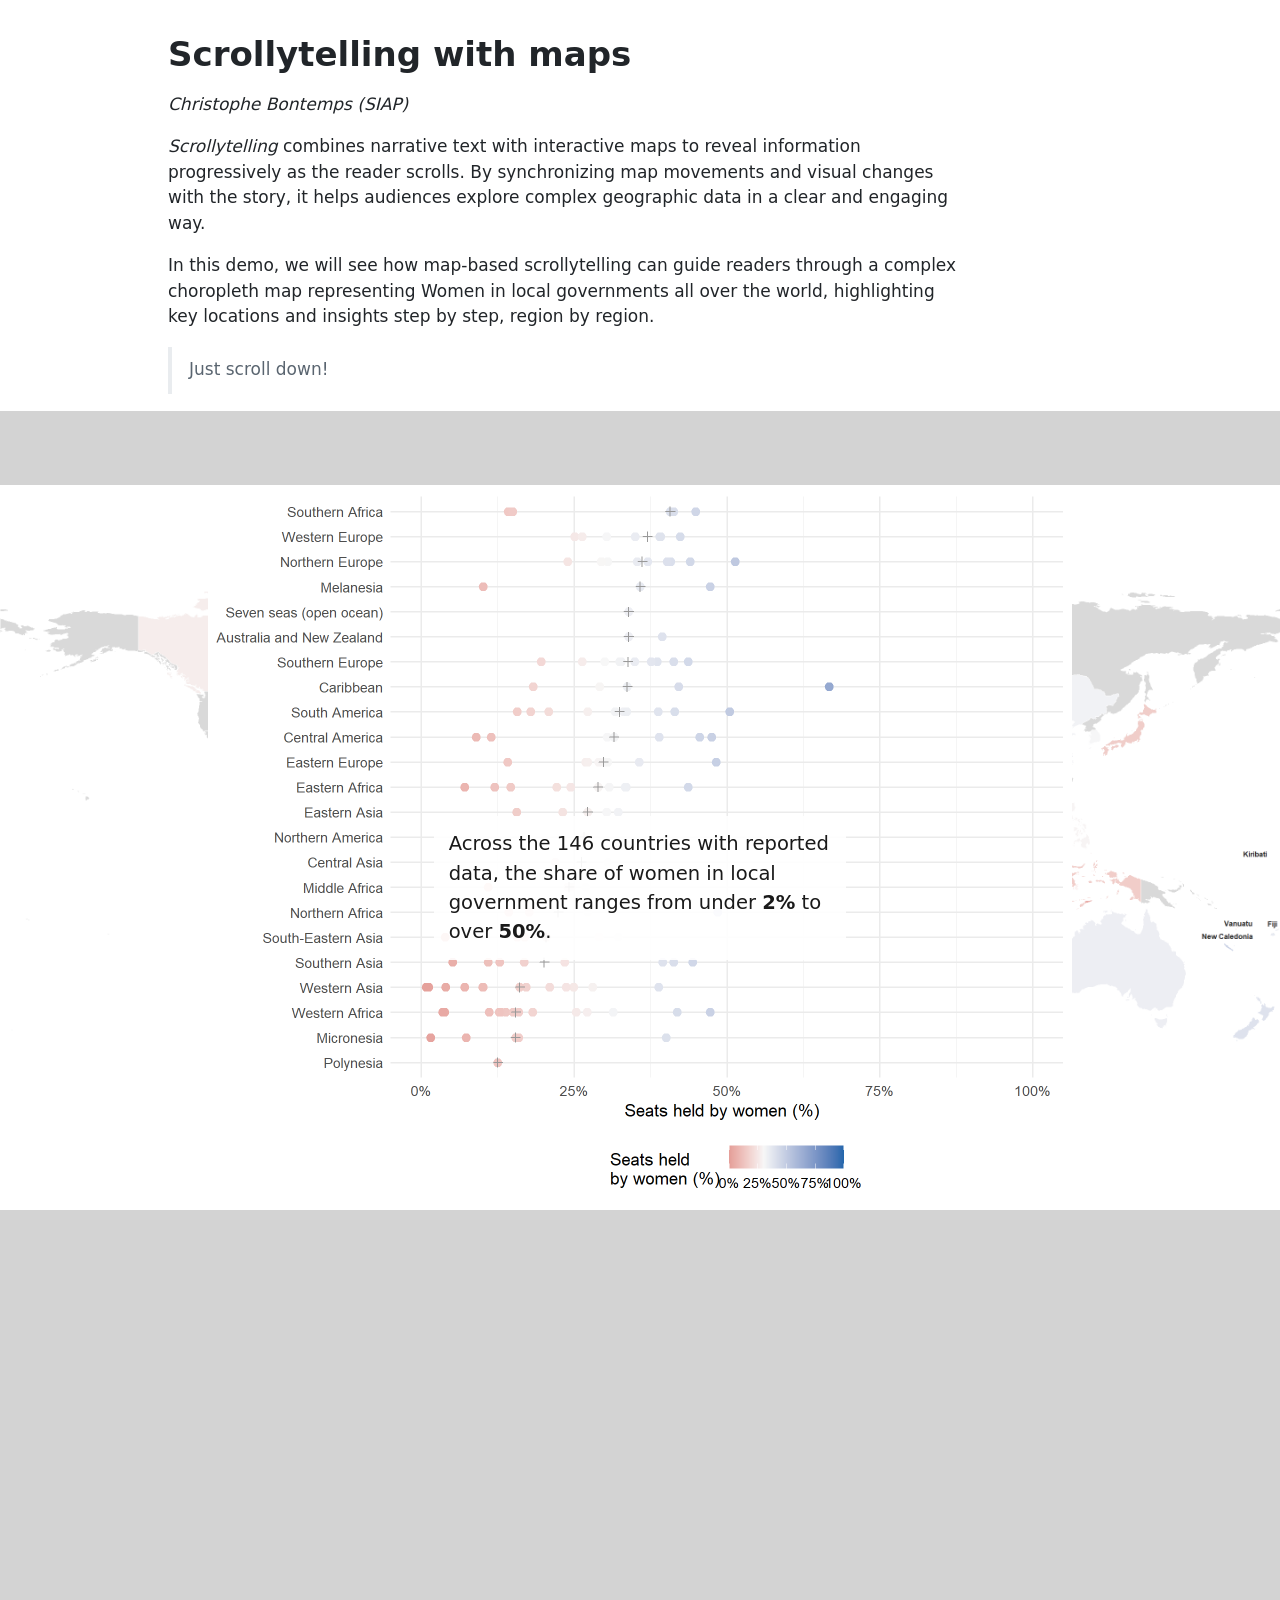
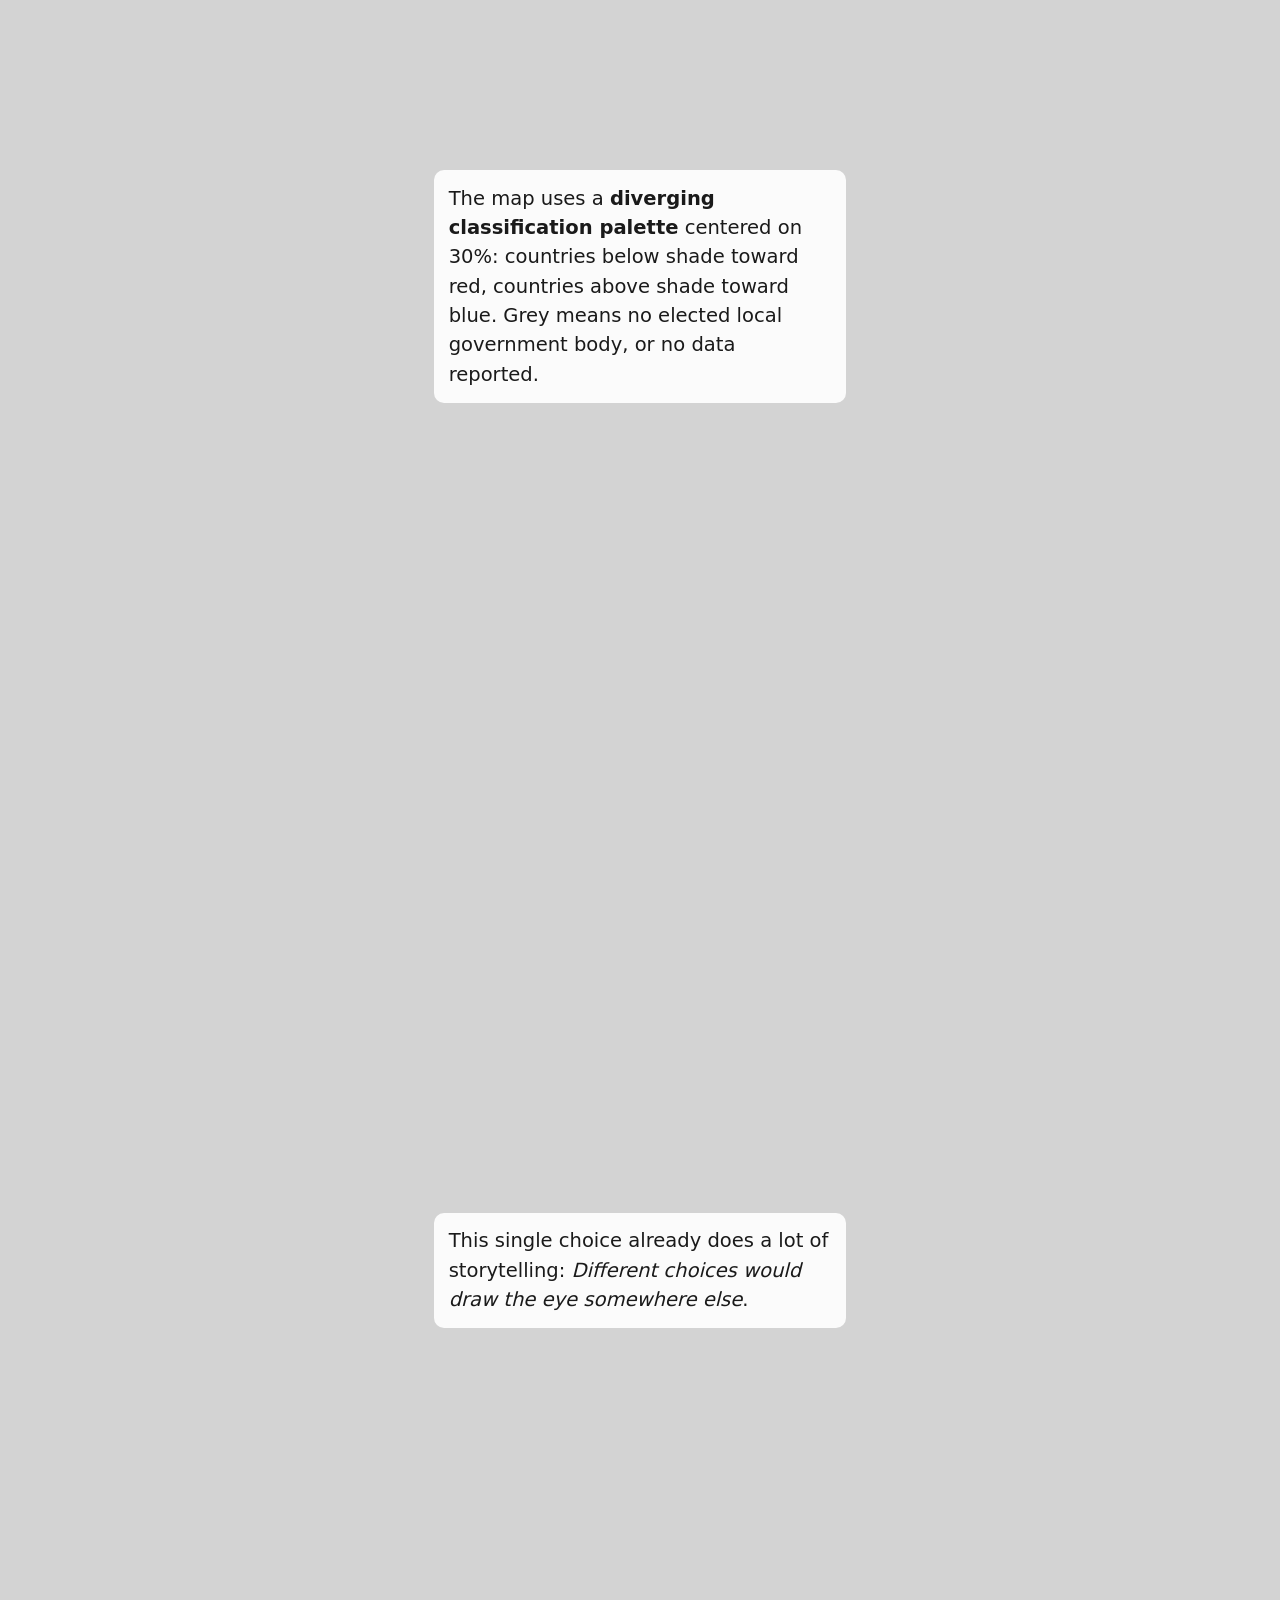
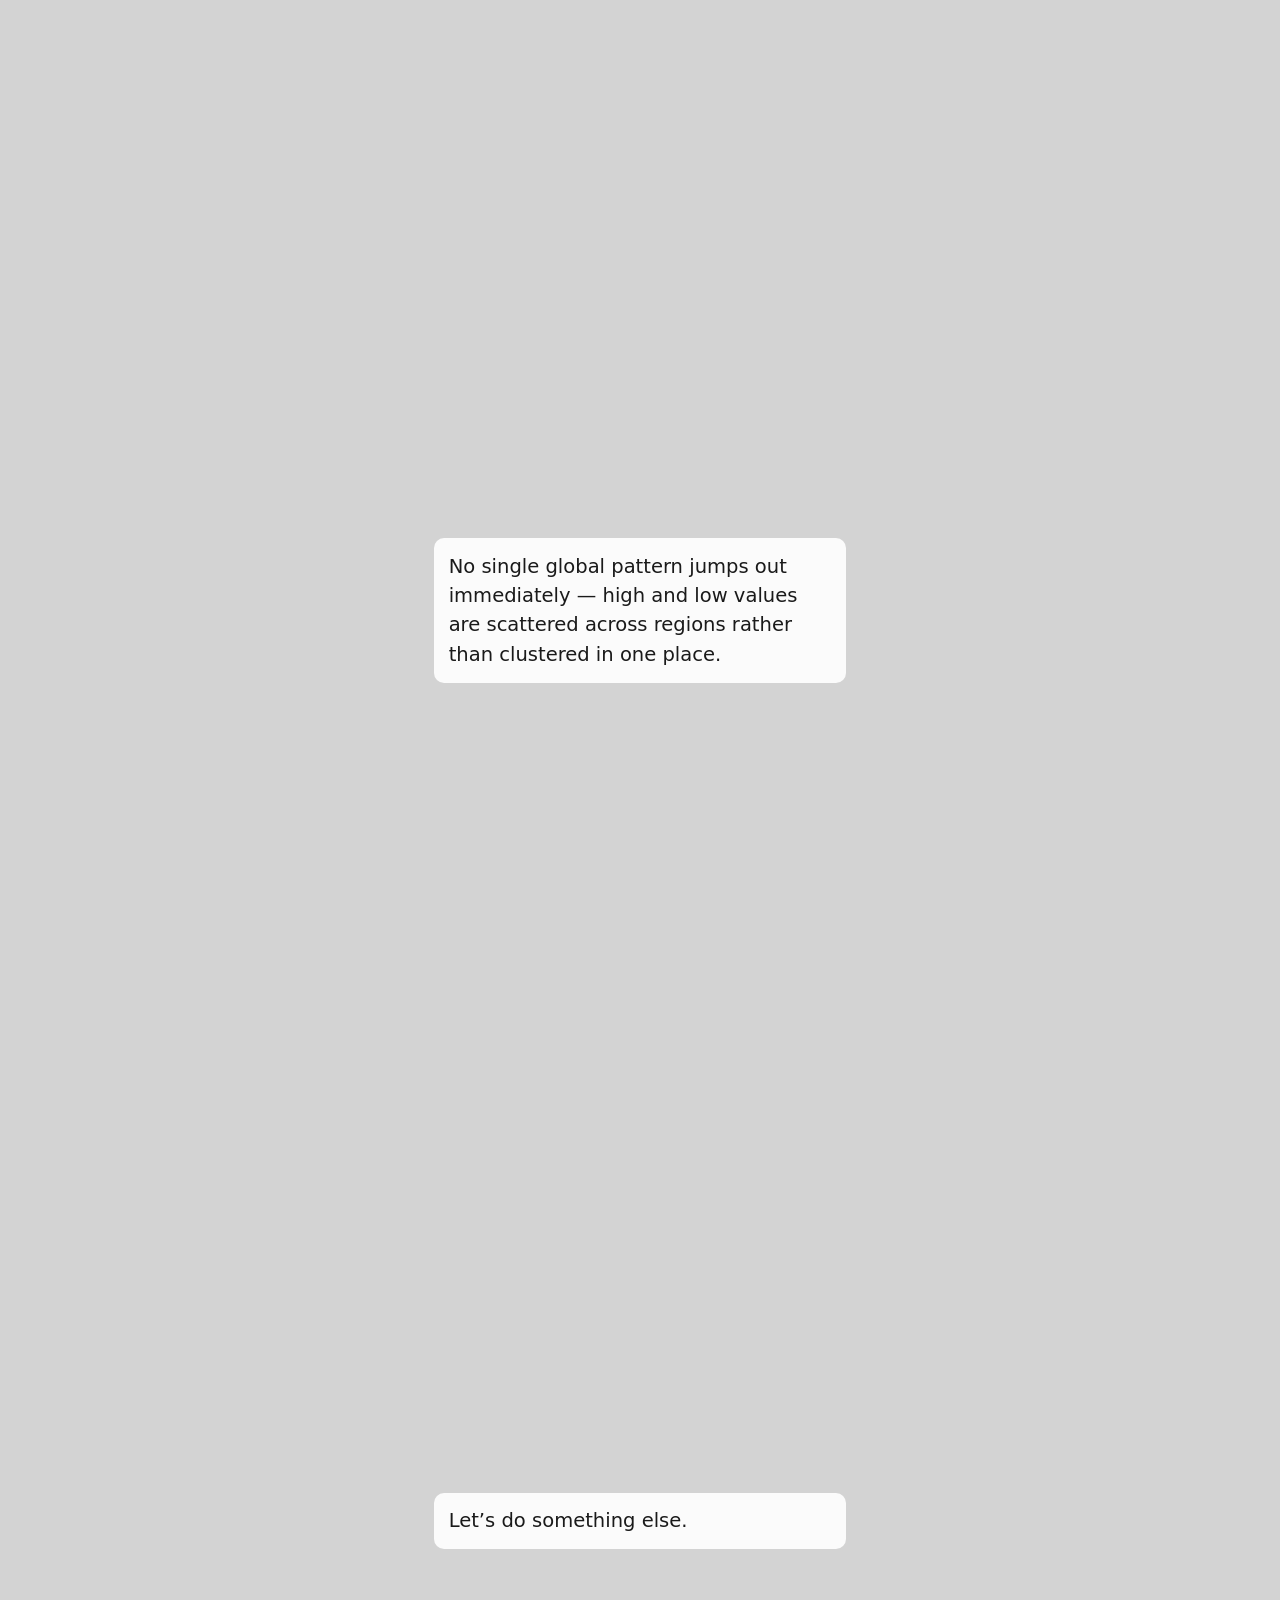
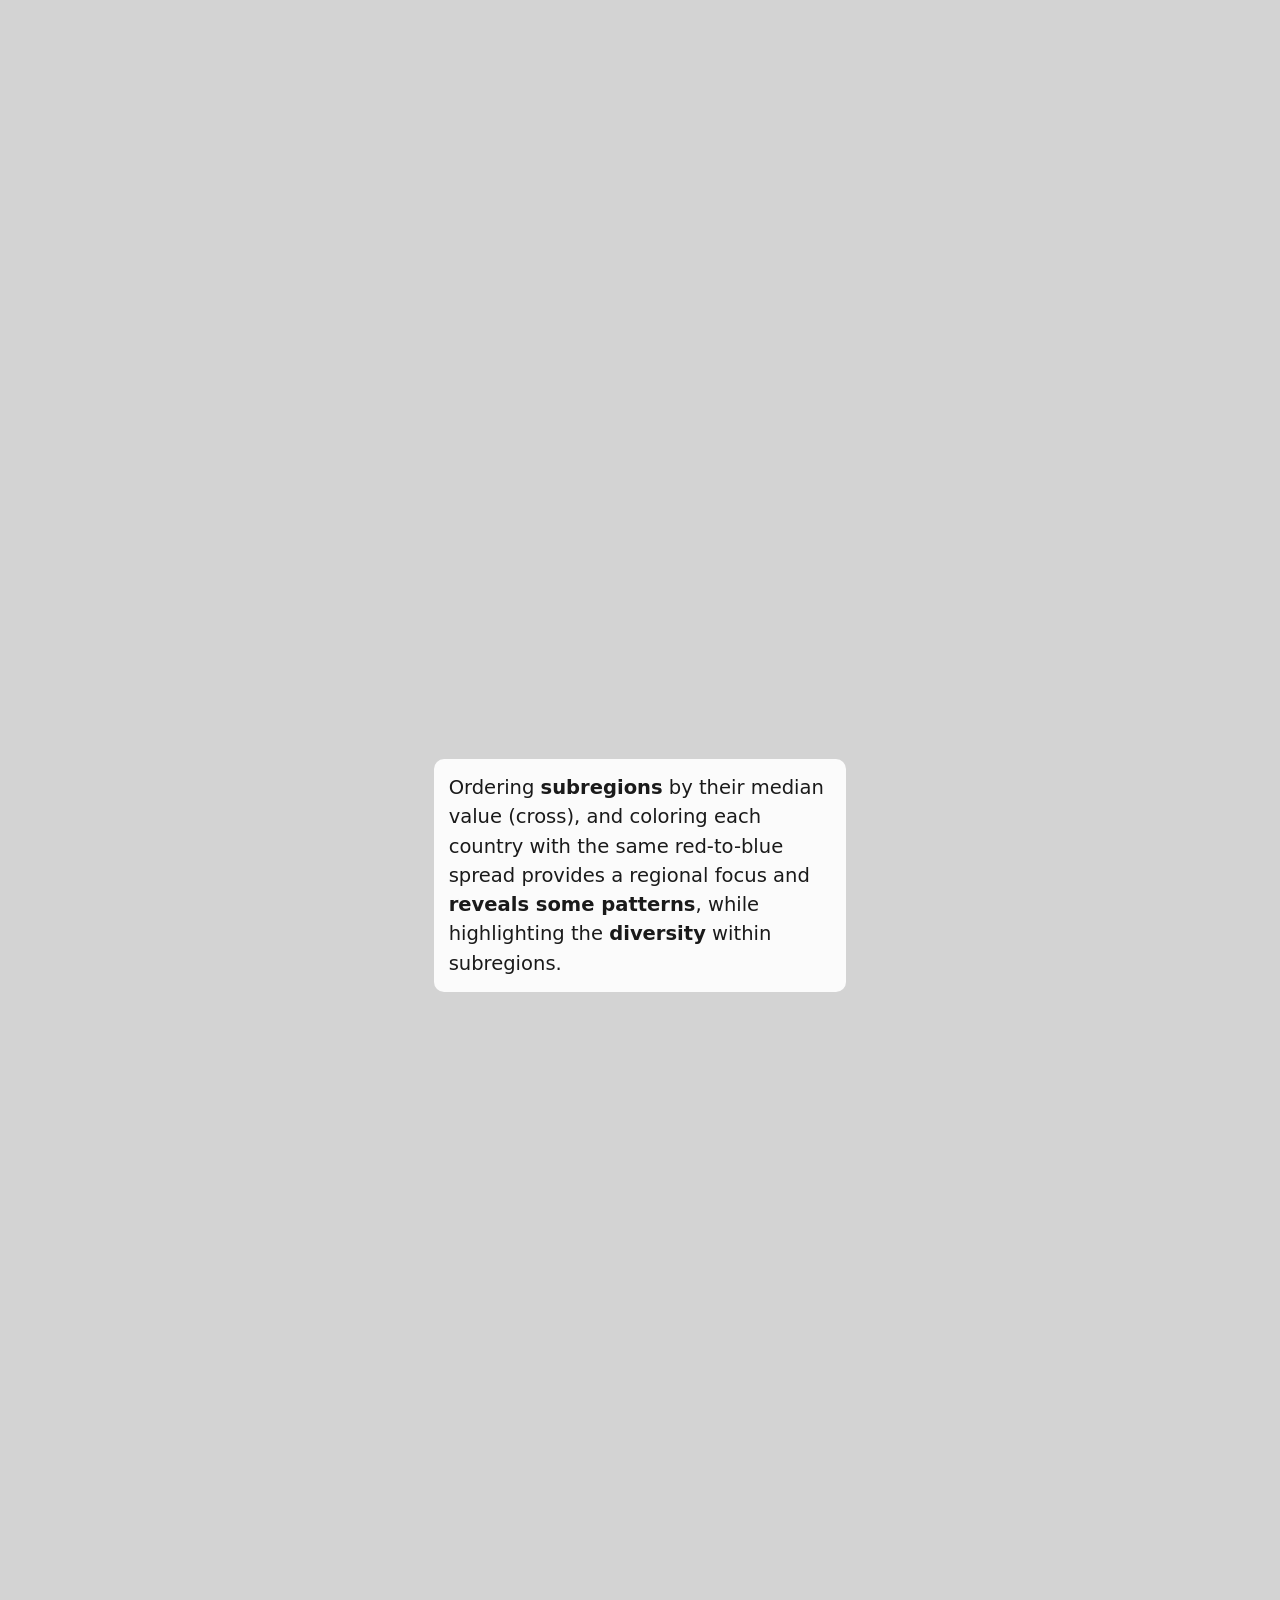
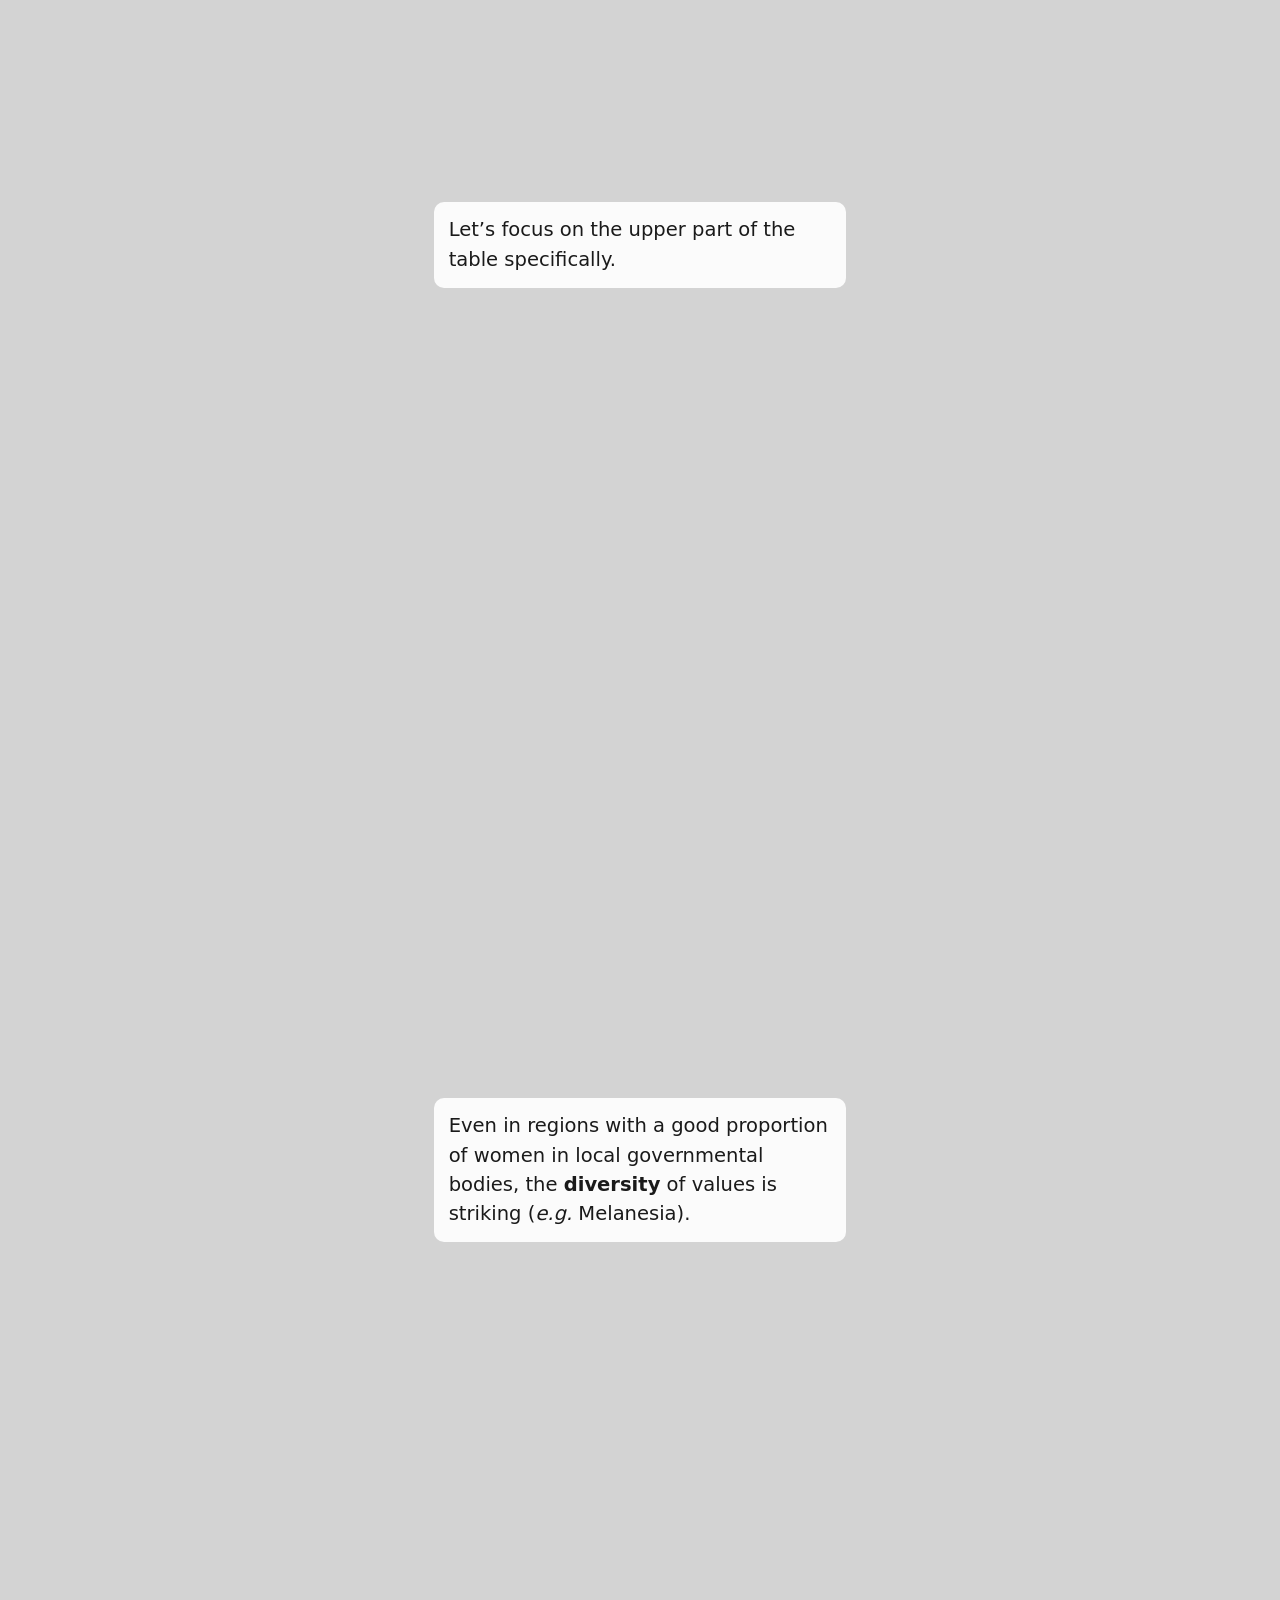
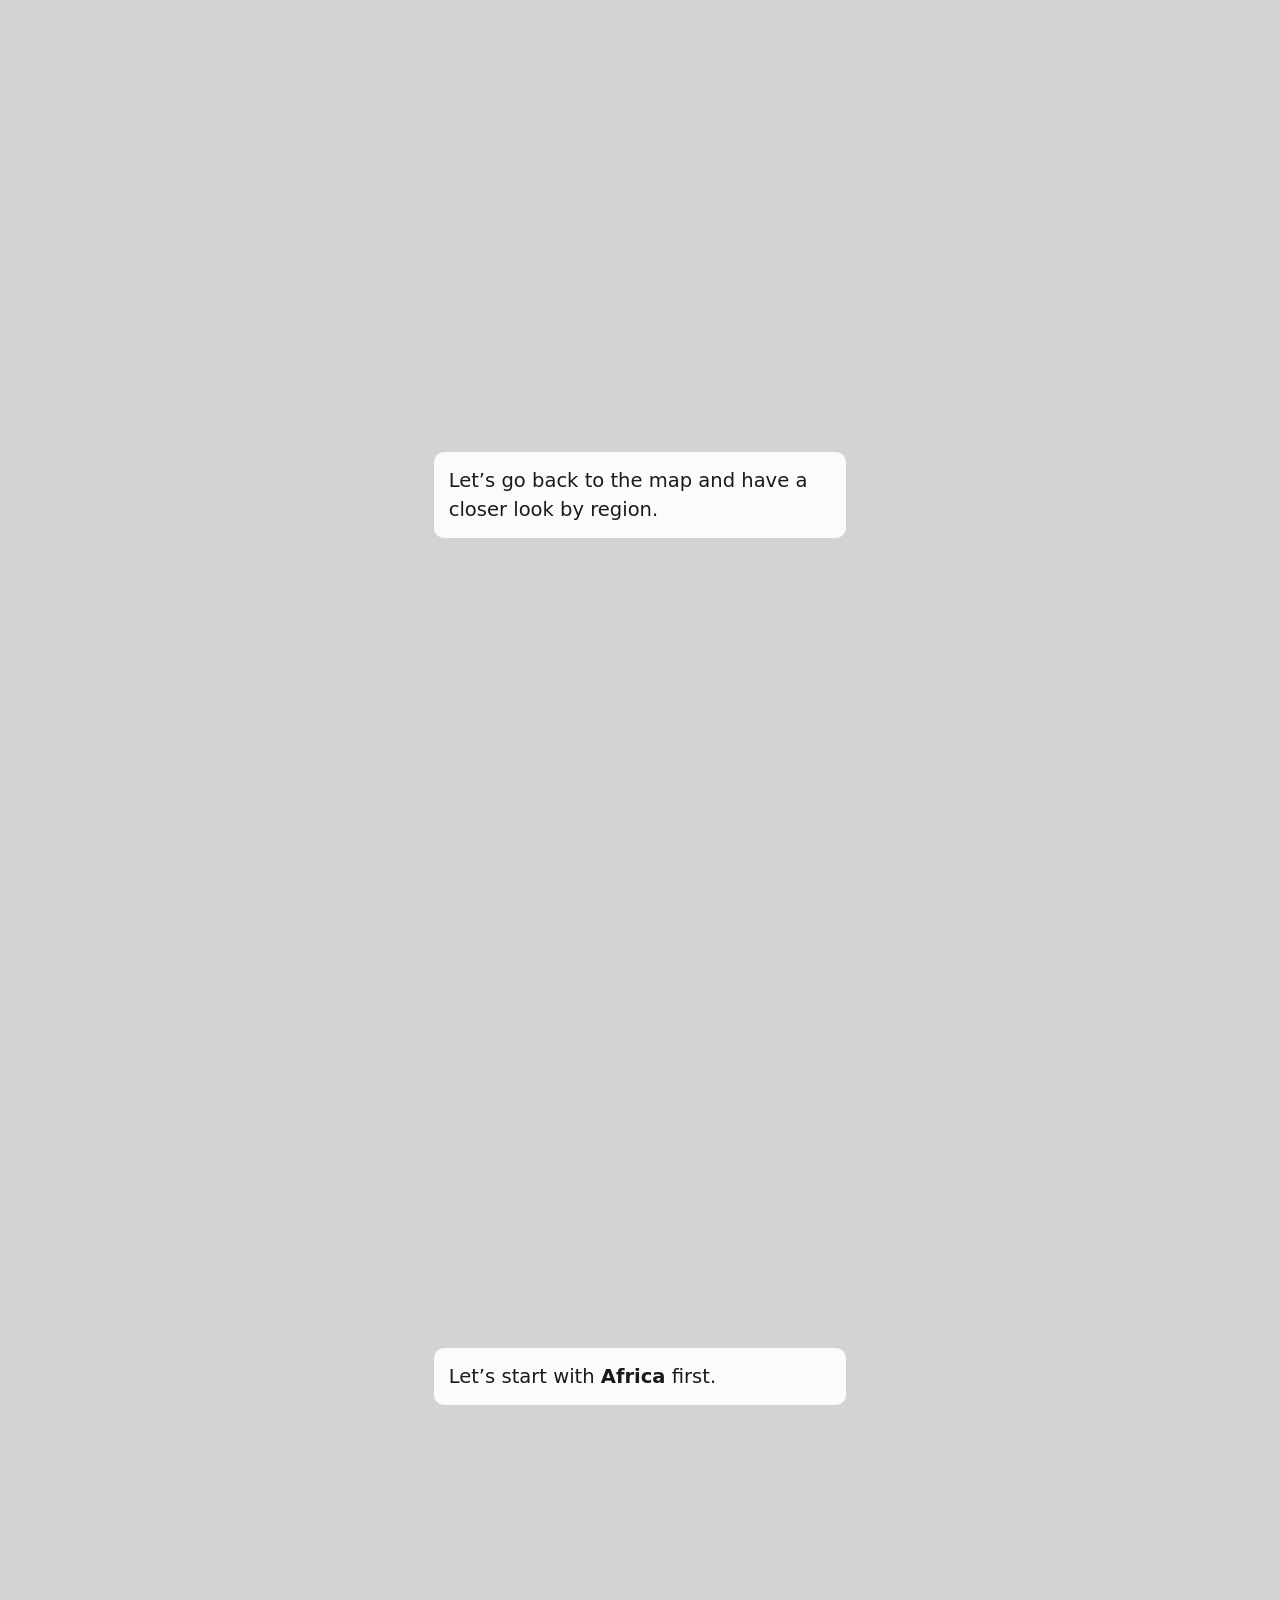
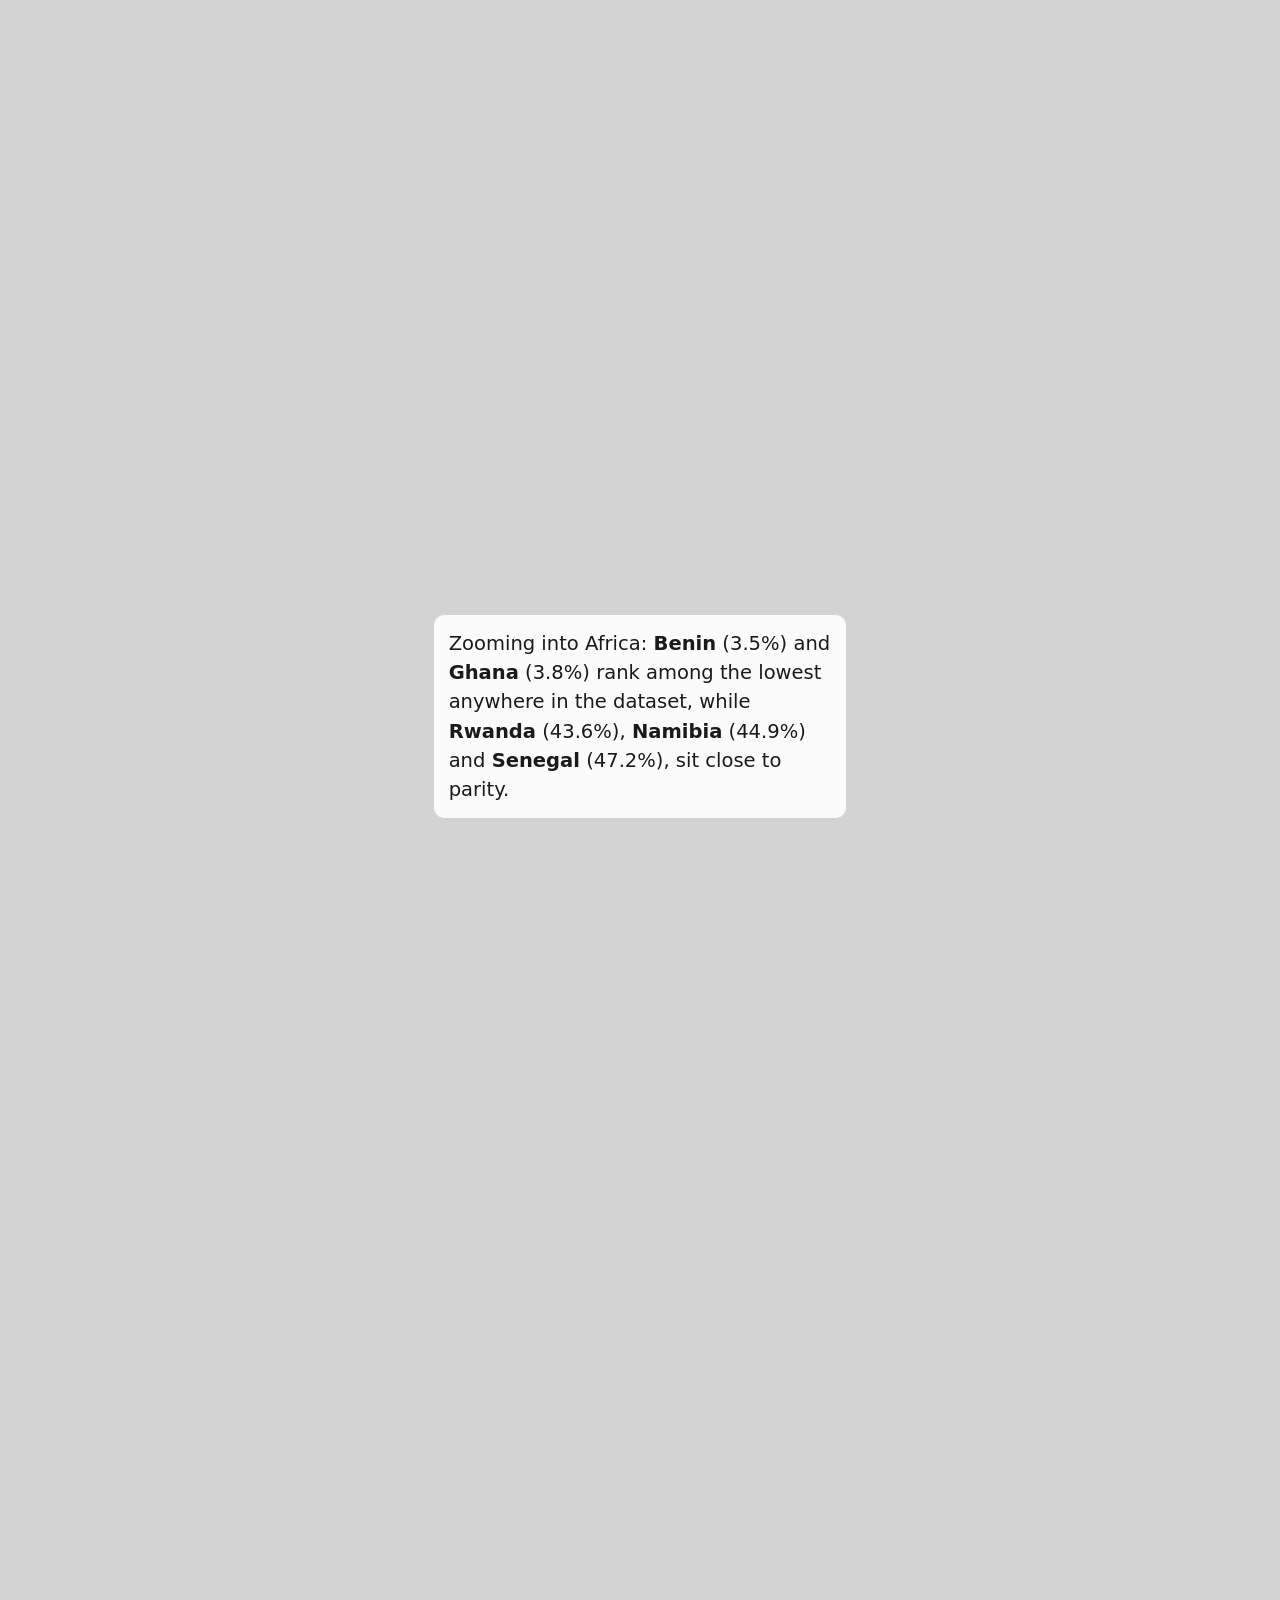
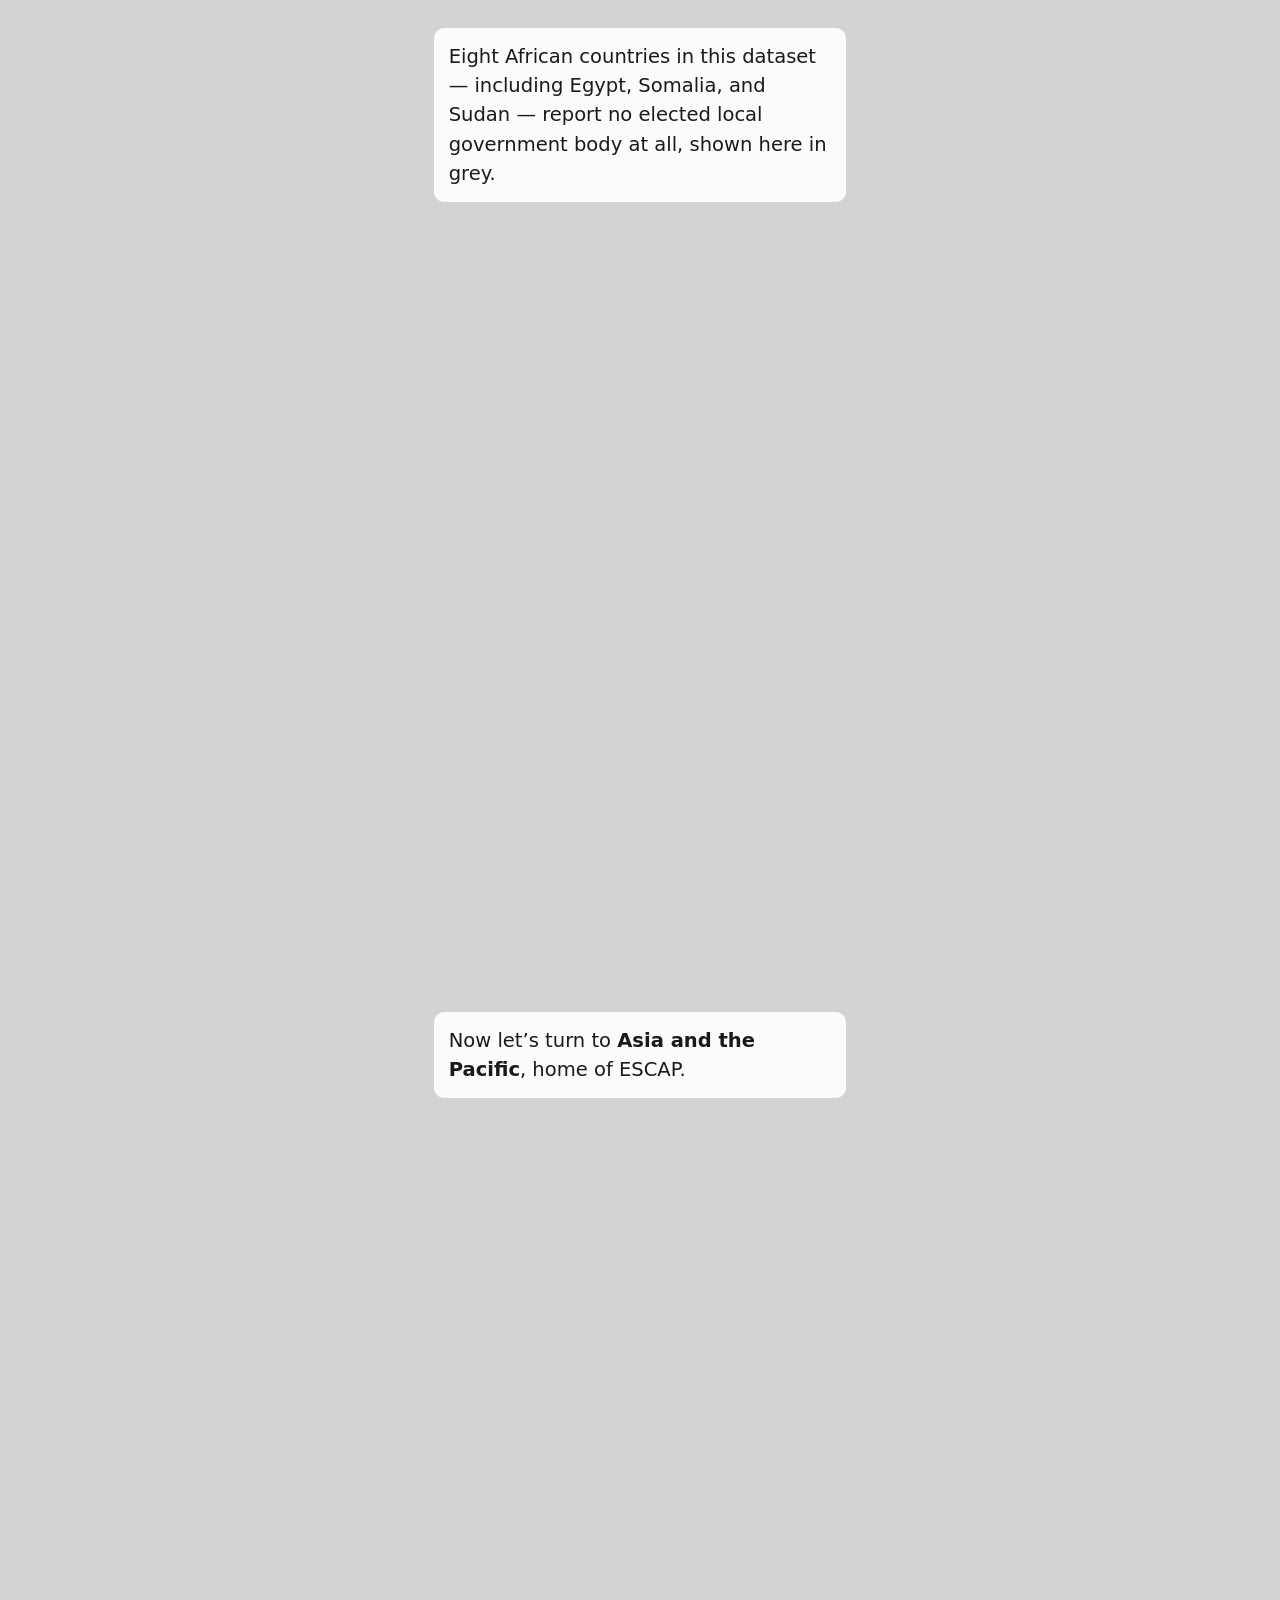
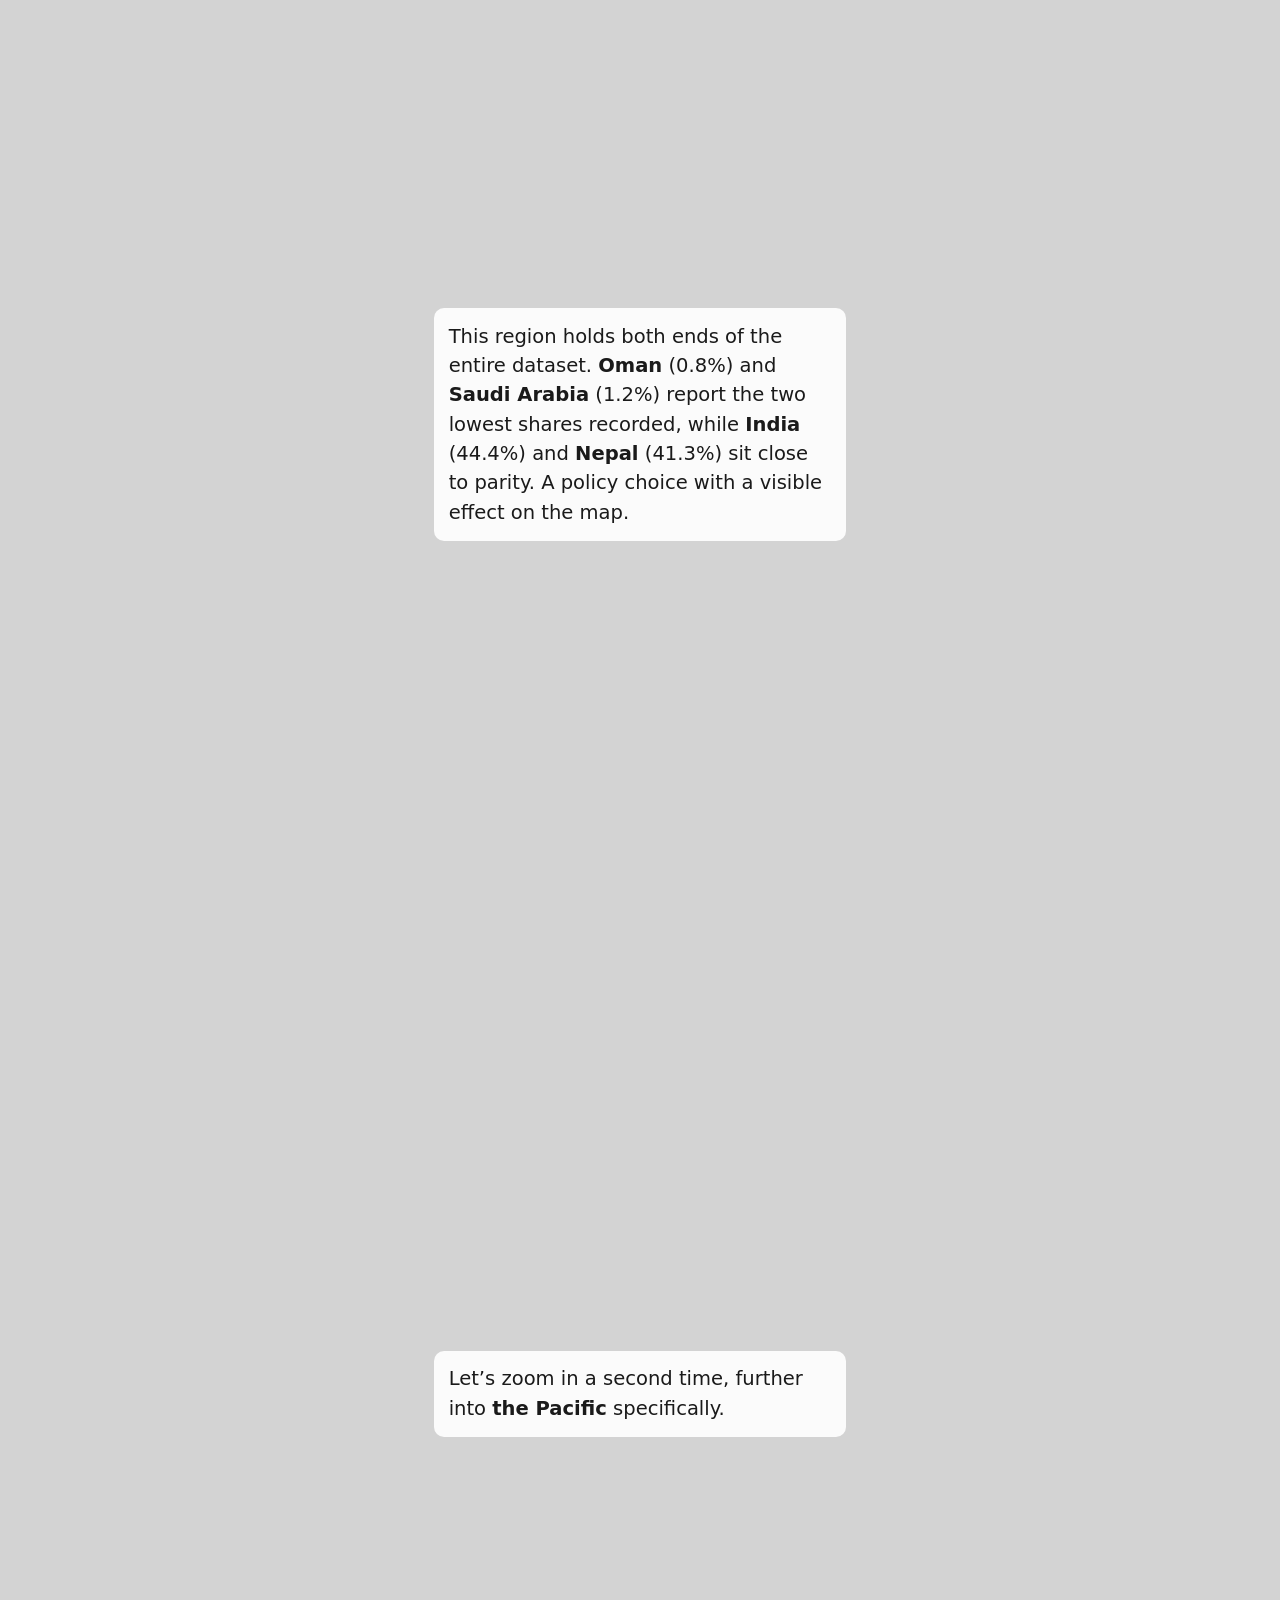
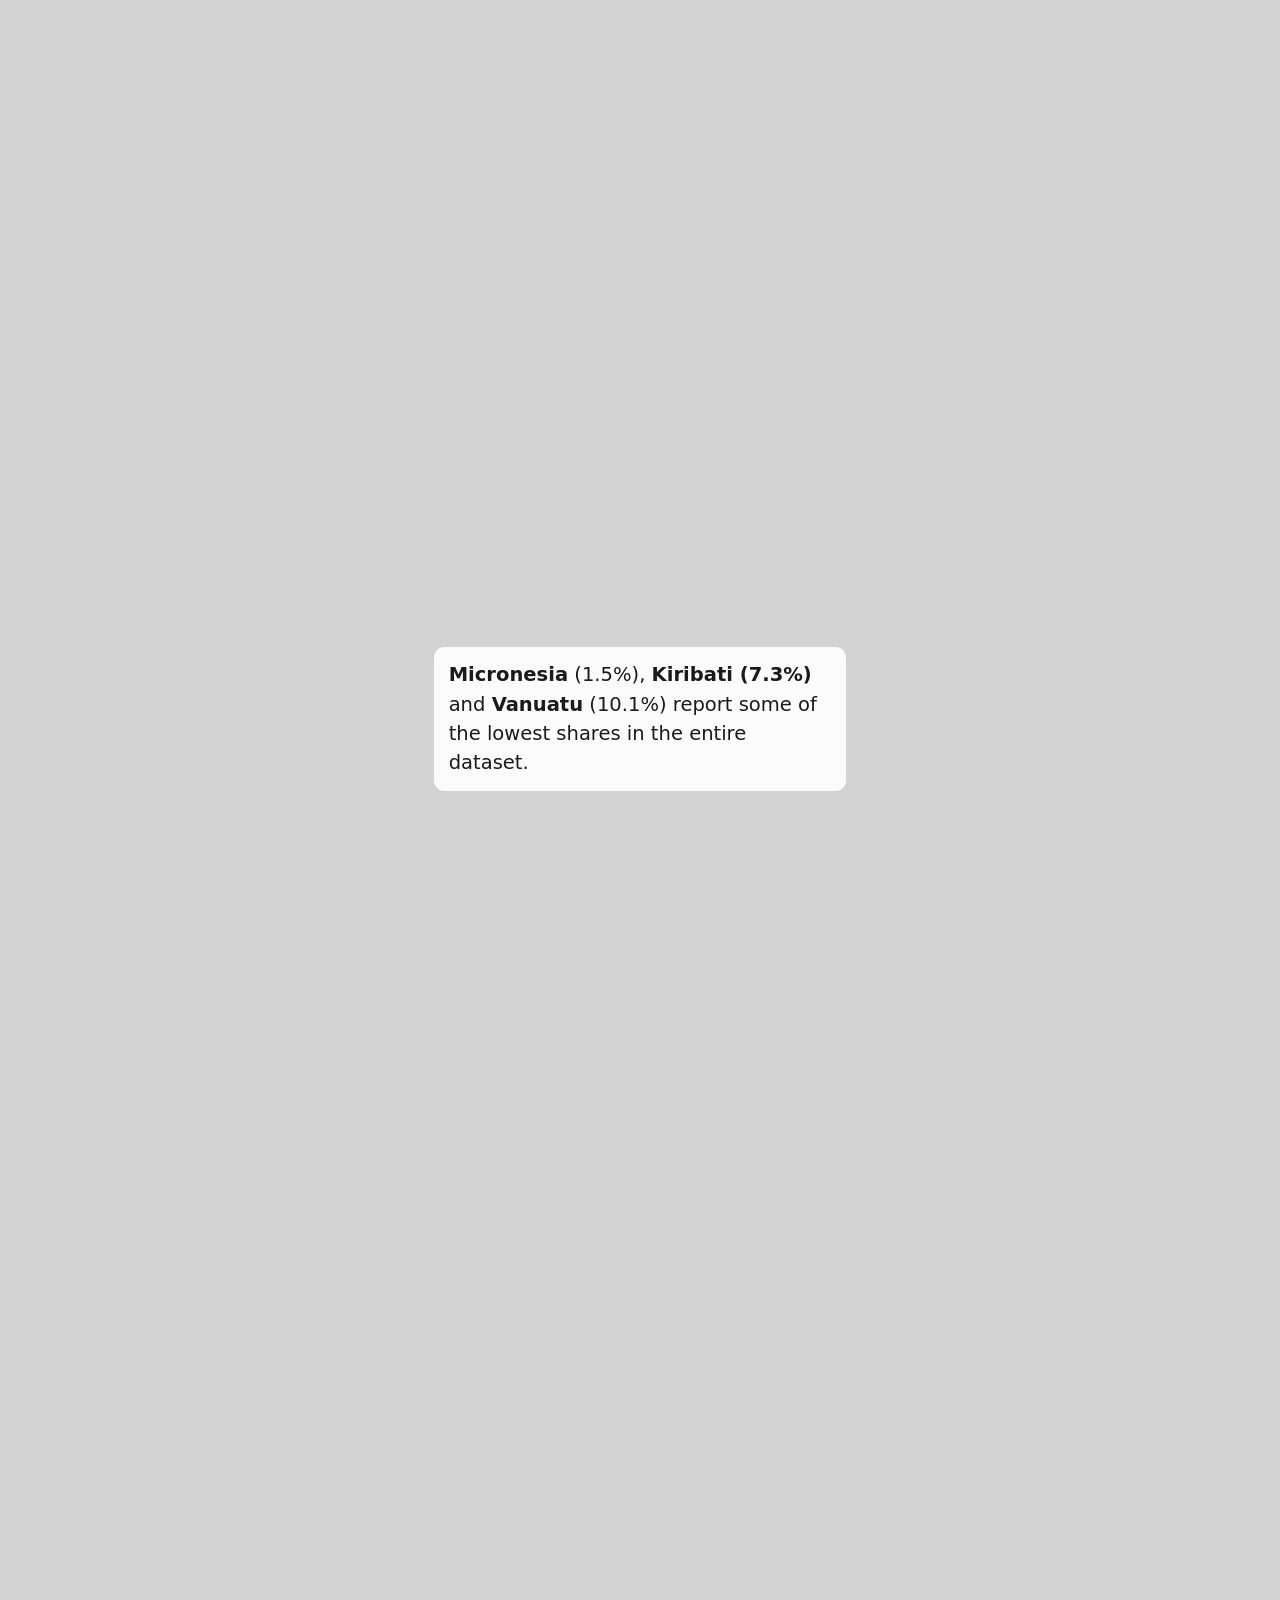
==== commit 3626c7ed: "Intro and conclusion added. Correct zooming in and out.." ====
--- a/ScrollyTelling/index.html
+++ b/ScrollyTelling/index.html
@@ -7,7 +7,7 @@
 <meta name="viewport" content="width=device-width, initial-scale=1.0, user-scalable=yes">
 
 
-<title>Who Holds the Seats? Women in Local Government, Worldwide and in the Pacific</title>
+<title>Who Holds the Seats? Women in Local Government</title>
 <style>
 code{white-space: pre-wrap;}
 span.smallcaps{font-variant: small-caps;}
@@ -3870,18 +3870,18 @@
       <!-- user-provided yaml closeread style options -->
       <style>
 :root {
+--cr-narrative-text-color-overlay: #1a1a1a;
+--cr-narrative-border-radius: 10px;
+--cr-narrative-background-color-overlay: rgba(255,255,255,0.90);
 --cr-narrative-overlay-max-width: 460px;
---cr-narrative-border-radius: 10px;
---cr-narrative-text-color-overlay: #1a1a1a;
---cr-narrative-background-color-overlay: rgba(255,255,255,0.90);
 }
 </style>
     
 
 <header id="title-block-header" class="quarto-title-block default">
 <div class="quarto-title">
-<h1 class="title">Who Holds the Seats? Women in Local Government, Worldwide and in the Pacific</h1>
-<p class="subtitle lead">A scrollytelling exercise on classification choices in choropleth mapping</p>
+<h1 class="title">Who Holds the Seats? Women in Local Government</h1>
+<p class="subtitle lead">A scrollytelling exercise</p>
 </div>
 
 
@@ -3898,30 +3898,29 @@
 </header>
 
 
-<p>Local government is often the level closest to people’s daily lives — and in most countries, women remain a minority of the elected officials who run it. SDG indicator 5.5.1b tracks the share of seats held by women in local deliberative bodies. This page walks through what that indicator looks like globally, then zooms into the Pacific, where several of the lowest values in the dataset are found.</p>
-<div class="callout callout-style-default callout-note callout-titled">
-<div class="callout-header d-flex align-content-center">
-<div class="callout-icon-container">
-<i class="callout-icon"></i>
-</div>
-<div class="callout-title-container flex-fill">
-Note
-</div>
-</div>
-<div class="callout-body-container callout-body">
-<p><strong>For the classification-methods lesson:</strong> as you scroll, notice how the same underlying numbers can look quite different depending on where you place the color break (here, at 30%). Try changing <code>threshold</code> in the setup chunk to 50% and re-rendering to see how the map’s story shifts.</p>
-</div>
-</div>
+<section id="scrollytelling-with-maps" class="level1">
+<h1>Scrollytelling with maps</h1>
+<p><em>Christophe Bontemps (SIAP)</em></p>
+<p><em>Scrollytelling</em> combines narrative text with interactive maps to reveal information progressively as the reader scrolls. By synchronizing map movements and visual changes with the story, it helps audiences explore complex geographic data in a clear and engaging way.</p>
+<p>In this demo, we will see how map-based scrollytelling can guide readers through a complex choropleth map representing Women in local governments all over the world, highlighting key locations and insights step by step, region by region.</p>
+<blockquote class="blockquote">
+<p>Just scroll down!</p>
+</blockquote>
 <div class="cr-section cr-column-screen overlay-center">
 <div class="narrative-col">
 <div class="trigger new-trigger" data-focus-on="cr-map">
 <div class="narrative">
-<p>Across the 146 countries with reported data, the share of women in local government ranges from under 2% to over 50%.</p>
+<p>Across the 146 countries with reported data, the share of women in local government ranges from under <strong>2%</strong> to over <strong>50%</strong>.</p>
 </div>
 </div>
 <div class="trigger">
 <div class="narrative">
-<p>The world map uses a <strong>diverging classification centered on 30%</strong>: countries below that line shade toward red, countries above shade toward blue. Grey means no elected local government body, or no data reported. This single choice already does a lot of storytelling — a different center would draw the eye somewhere else entirely.</p>
+<p>The map uses a <strong>diverging classification palette</strong> centered on 30%: countries below shade toward red, countries above shade toward blue. Grey means no elected local government body, or no data reported.</p>
+</div>
+</div>
+<div class="trigger">
+<div class="narrative">
+<p>This single choice already does a lot of storytelling: <em>Different choices would draw the eye somewhere else</em>.</p>
 </div>
 </div>
 <div class="trigger new-trigger" data-focus-on="cr-regional">
@@ -3931,27 +3930,72 @@
 </div>
 <div class="trigger">
 <div class="narrative">
-<p>Ordering subregions by their median value (black diamonds) shows that the Pacific groupings — Melanesia, Micronesia, and Polynesia, highlighted in red — sit toward the lower end of the distribution.</p>
-</div>
-</div>
-<div class="trigger new-trigger" data-pan-to="-45%,14.1%" data-scale-by="3.2" data-focus-on="cr-map">
+<p>Let’s do something else.</p>
+</div>
+</div>
+<div class="trigger new-trigger" data-focus-on="cr-regional">
 <div class="narrative">
-<p>Let’s zoom in, right on the map itself.</p>
-</div>
-</div>
-<div class="trigger new-trigger" data-pan-to="-45%,14.1%" data-scale-by="4.5" data-focus-on="cr-map">
+<p>Ordering <strong>subregions</strong> by their median value (cross), and coloring each country with the same red-to-blue spread provides a regional focus and <strong>reveals some patterns</strong>, while highlighting the <strong>diversity</strong> within subregions.</p>
+</div>
+</div>
+<div class="trigger new-trigger" data-scale-by="1.5" data-focus-on="cr-regional" data-pan-to="0%,50%">
 <div class="narrative">
-<p>Reported values across the Pacific island countries and territories in this dataset span from about 1.5% to 47%. Samoa, Tonga, and American Samoa report no elected local government body at all, so they’re greyed out rather than colored.</p>
-</div>
-</div>
-<div class="trigger new-trigger" data-pan-to="-45%,14.1%" data-scale-by="5.5" data-focus-on="cr-map">
+<p>Let’s focus on the upper part of the table specifically. </p>
+</div>
+</div>
+<div class="trigger">
 <div class="narrative">
-<p>Micronesia (1.5%), Kiribati (7.3%), Vanuatu (10.1%), Tuvalu (12.5%), and the Marshall Islands (15.9%) report some of the lowest shares in the entire dataset — now legible as the map zooms in. Fiji (35.8%) and New Caledonia (47.2%) sit at the other end of the regional range, a reminder that “the Pacific” is not one story, but many. </p>
+<p>Even in regions with a good proportion of women in local governmental bodies, the <strong>diversity</strong> of values is striking (<em>e.g.</em> Melanesia).</p>
+</div>
+</div>
+<div class="trigger new-trigger" data-scale-by="1.1" data-focus-on="cr-regional" data-pan-to="0%,6.5%">
+<div class="narrative">
+<p>Let’s go back to the map and have a closer look by region.</p>
 </div>
 </div>
 <div class="trigger new-trigger" data-focus-on="cr-map">
 <div class="narrative">
-<p>Zooming back out: this pattern is one piece of a much bigger picture. </p>
+<p>Let’s start with <strong>Africa</strong> first. </p>
+</div>
+</div>
+<div class="trigger new-trigger" data-scale-by="2.6" data-focus-on="cr-map" data-pan-to="-4.7%,7.2%">
+<div class="narrative">
+<p>Zooming into Africa: <strong>Benin</strong> (3.5%) and <strong>Ghana</strong> (3.8%) rank among the lowest anywhere in the dataset, while <strong>Rwanda</strong> (43.6%), <strong>Namibia</strong> (44.9%) and <strong>Senegal</strong> (47.2%), sit close to parity.</p>
+</div>
+</div>
+<div class="trigger">
+<div class="narrative">
+<p>Eight African countries in this dataset — including Egypt, Somalia, and Sudan — report no elected local government body at all, shown here in grey.</p>
+</div>
+</div>
+<div class="trigger new-trigger" data-scale-by="1.7" data-focus-on="cr-map" data-pan-to="-55.6%,-1.7%">
+<div class="narrative">
+<p>Now let’s turn to <strong>Asia and the Pacific</strong>, home of ESCAP. </p>
+</div>
+</div>
+<div class="trigger">
+<div class="narrative">
+<p>This region holds both ends of the entire dataset. <strong>Oman</strong> (0.8%) and <strong>Saudi Arabia</strong> (1.2%) report the two lowest shares recorded, while <strong>India</strong> (44.4%) and <strong>Nepal</strong> (41.3%) sit close to parity. A policy choice with a visible effect on the map.</p>
+</div>
+</div>
+<div class="trigger new-trigger" data-scale-by="4" data-focus-on="cr-map" data-pan-to="-150%, -2%">
+<div class="narrative">
+<p>Let’s zoom in a second time, further into <strong>the Pacific</strong> specifically. </p>
+</div>
+</div>
+<div class="trigger">
+<div class="narrative">
+<p><strong>Micronesia</strong> (1.5%), <strong>Kiribati (7.3%)</strong> and <strong>Vanuatu</strong> (10.1%) report some of the lowest shares in the entire dataset.</p>
+</div>
+</div>
+<div class="trigger">
+<div class="narrative">
+<p><strong>Fiji</strong> (35.8%) and <strong>New Caledonia</strong> (47.2%) sit at the other end of the regional range, a reminder that “the Pacific” is not one story, but many.</p>
+</div>
+</div>
+<div class="trigger new-trigger" data-focus-on="cr-map">
+<div class="narrative">
+<p>Zooming back to the map highlights the difficulty of exploring this information only through a map where countries with large areas are largely over represented. </p>
 </div>
 </div>
 </div>
@@ -3962,7 +4006,7 @@
 <div class="cell-output-display">
 <div>
 <figure class="figure">
-<p><img role="img" src="[data-uri]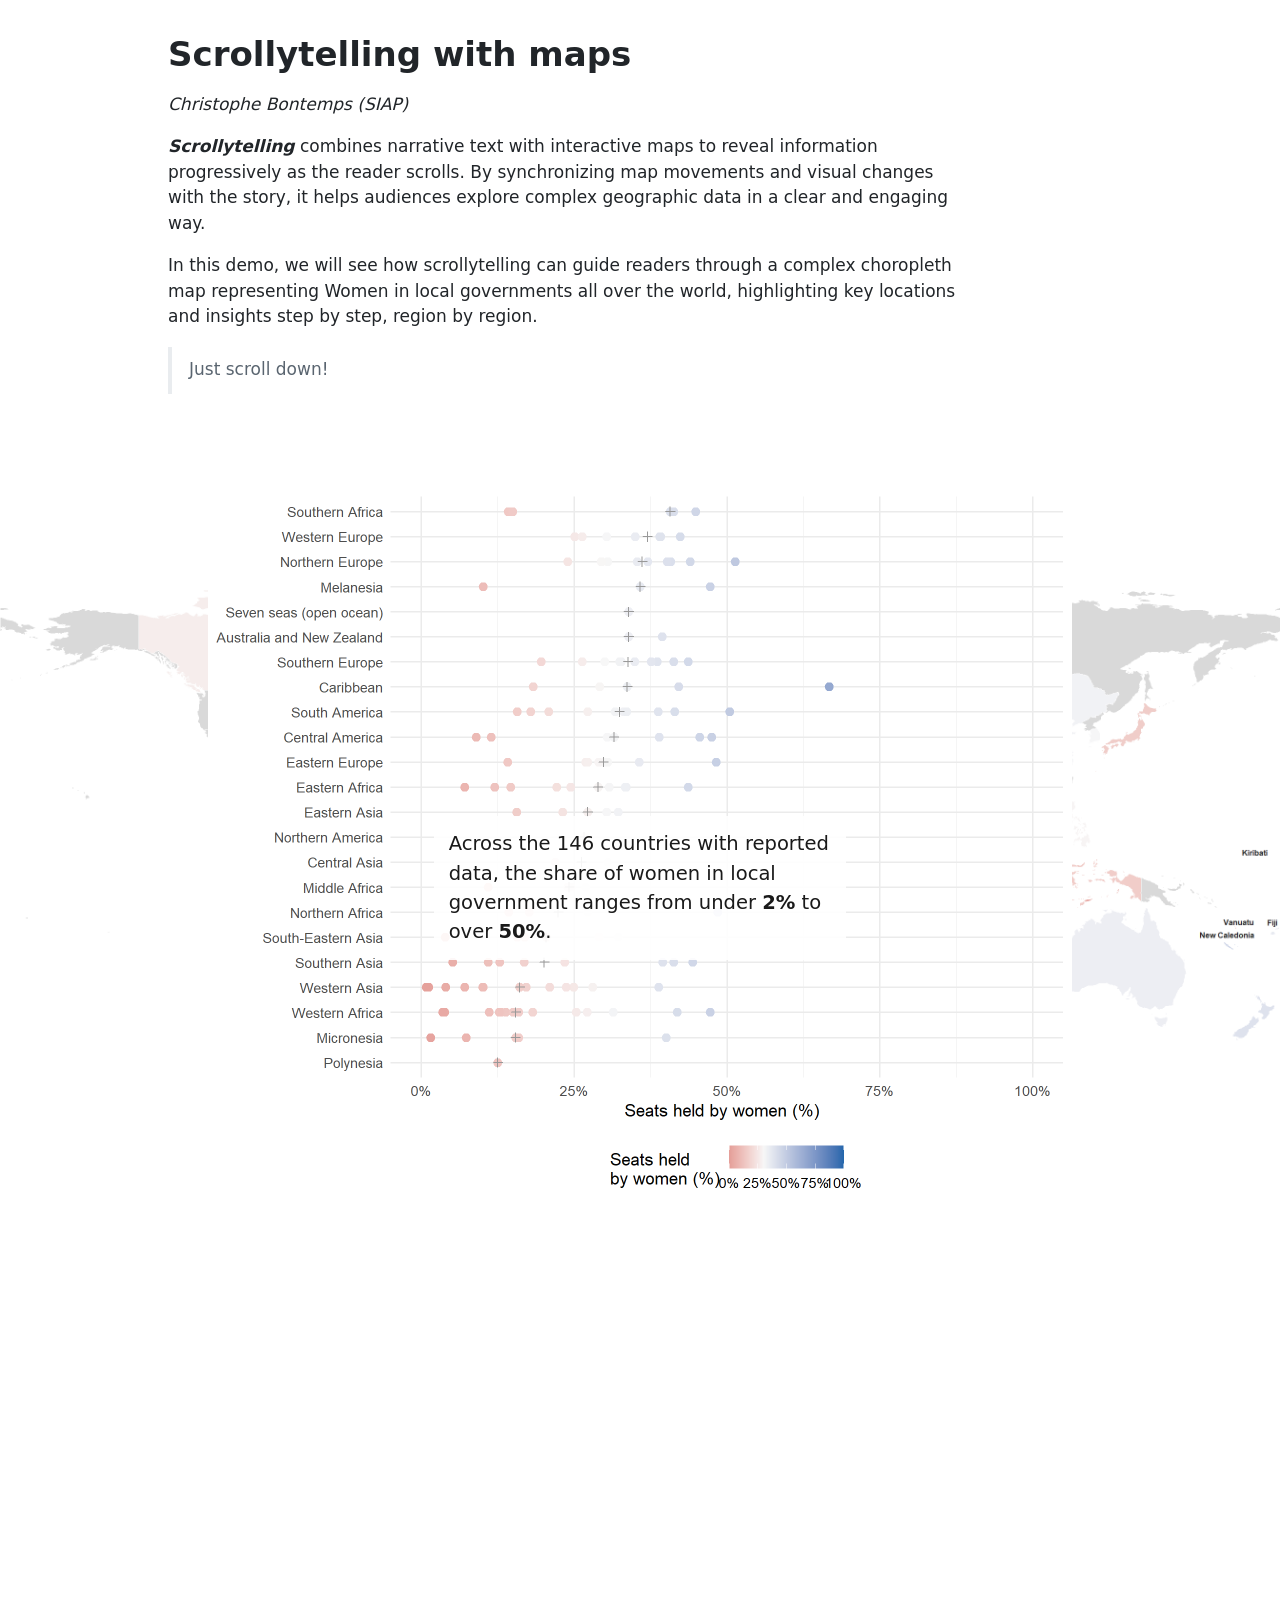
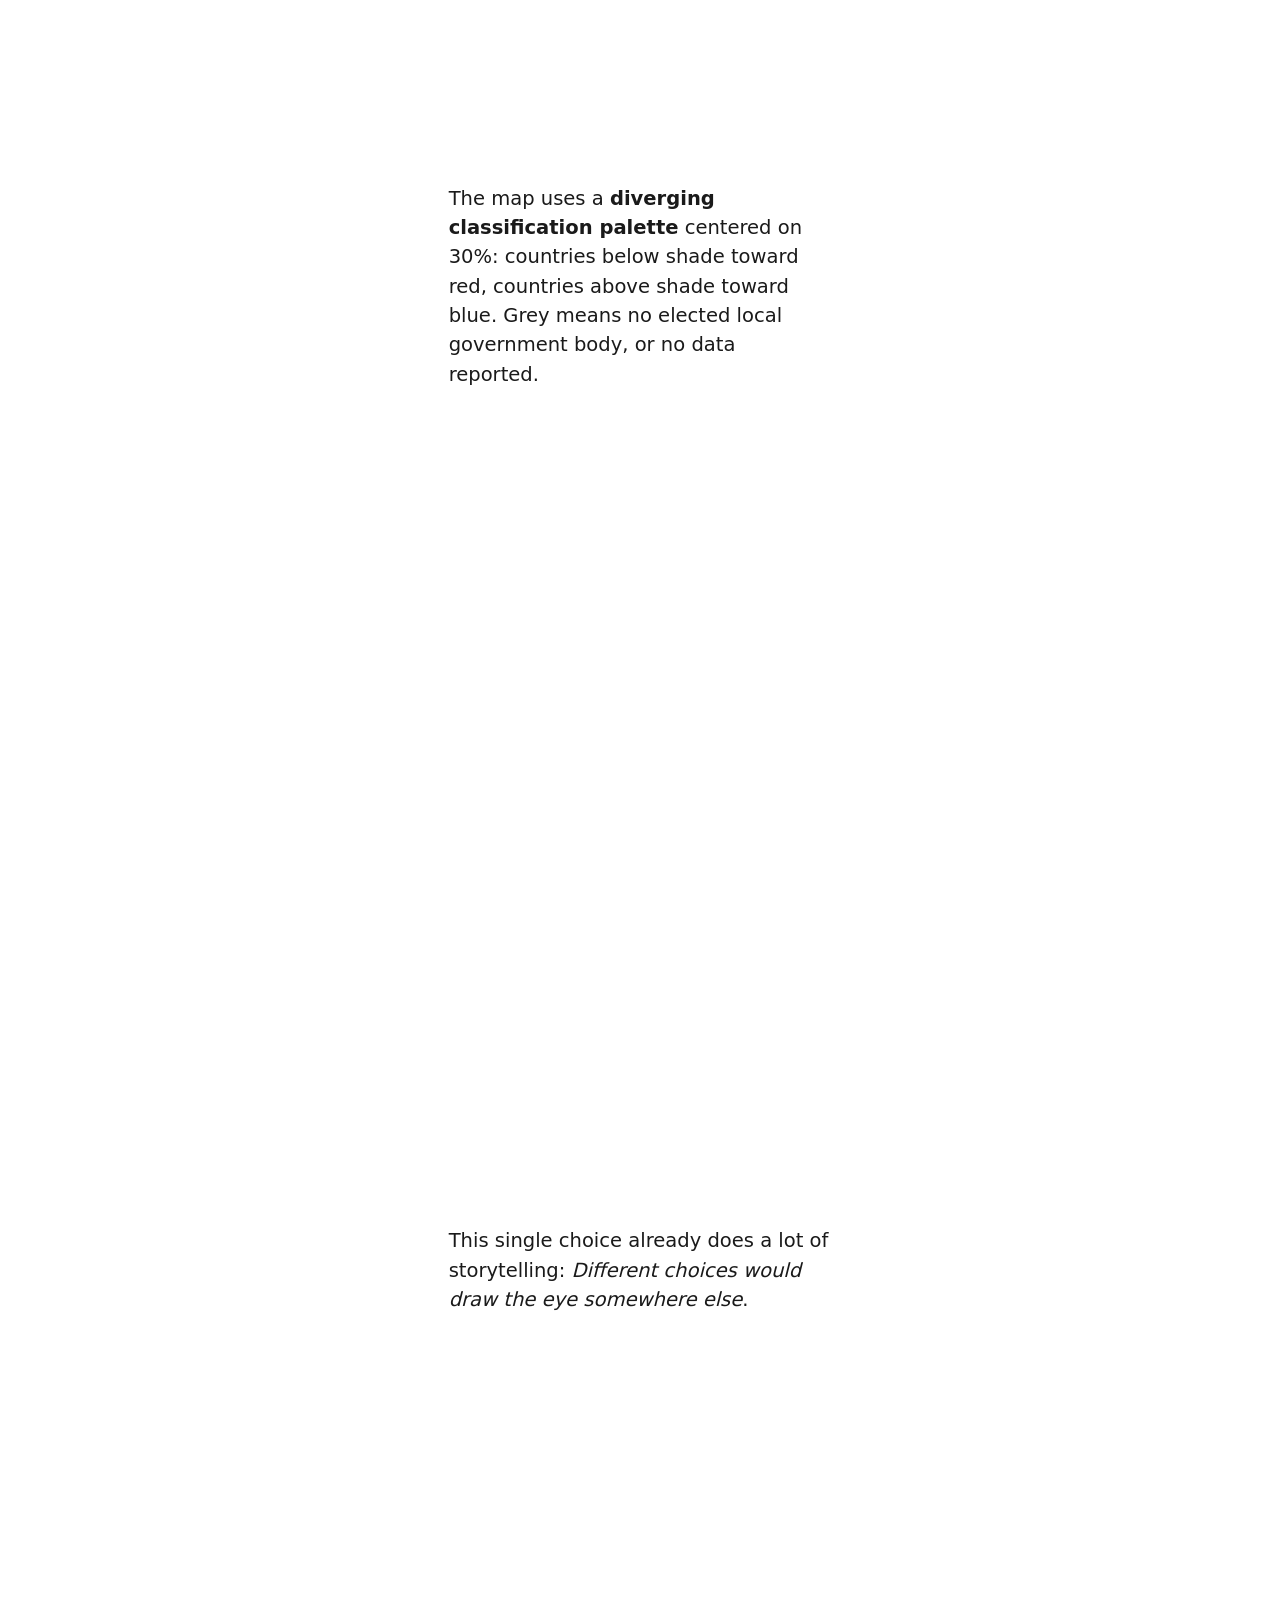
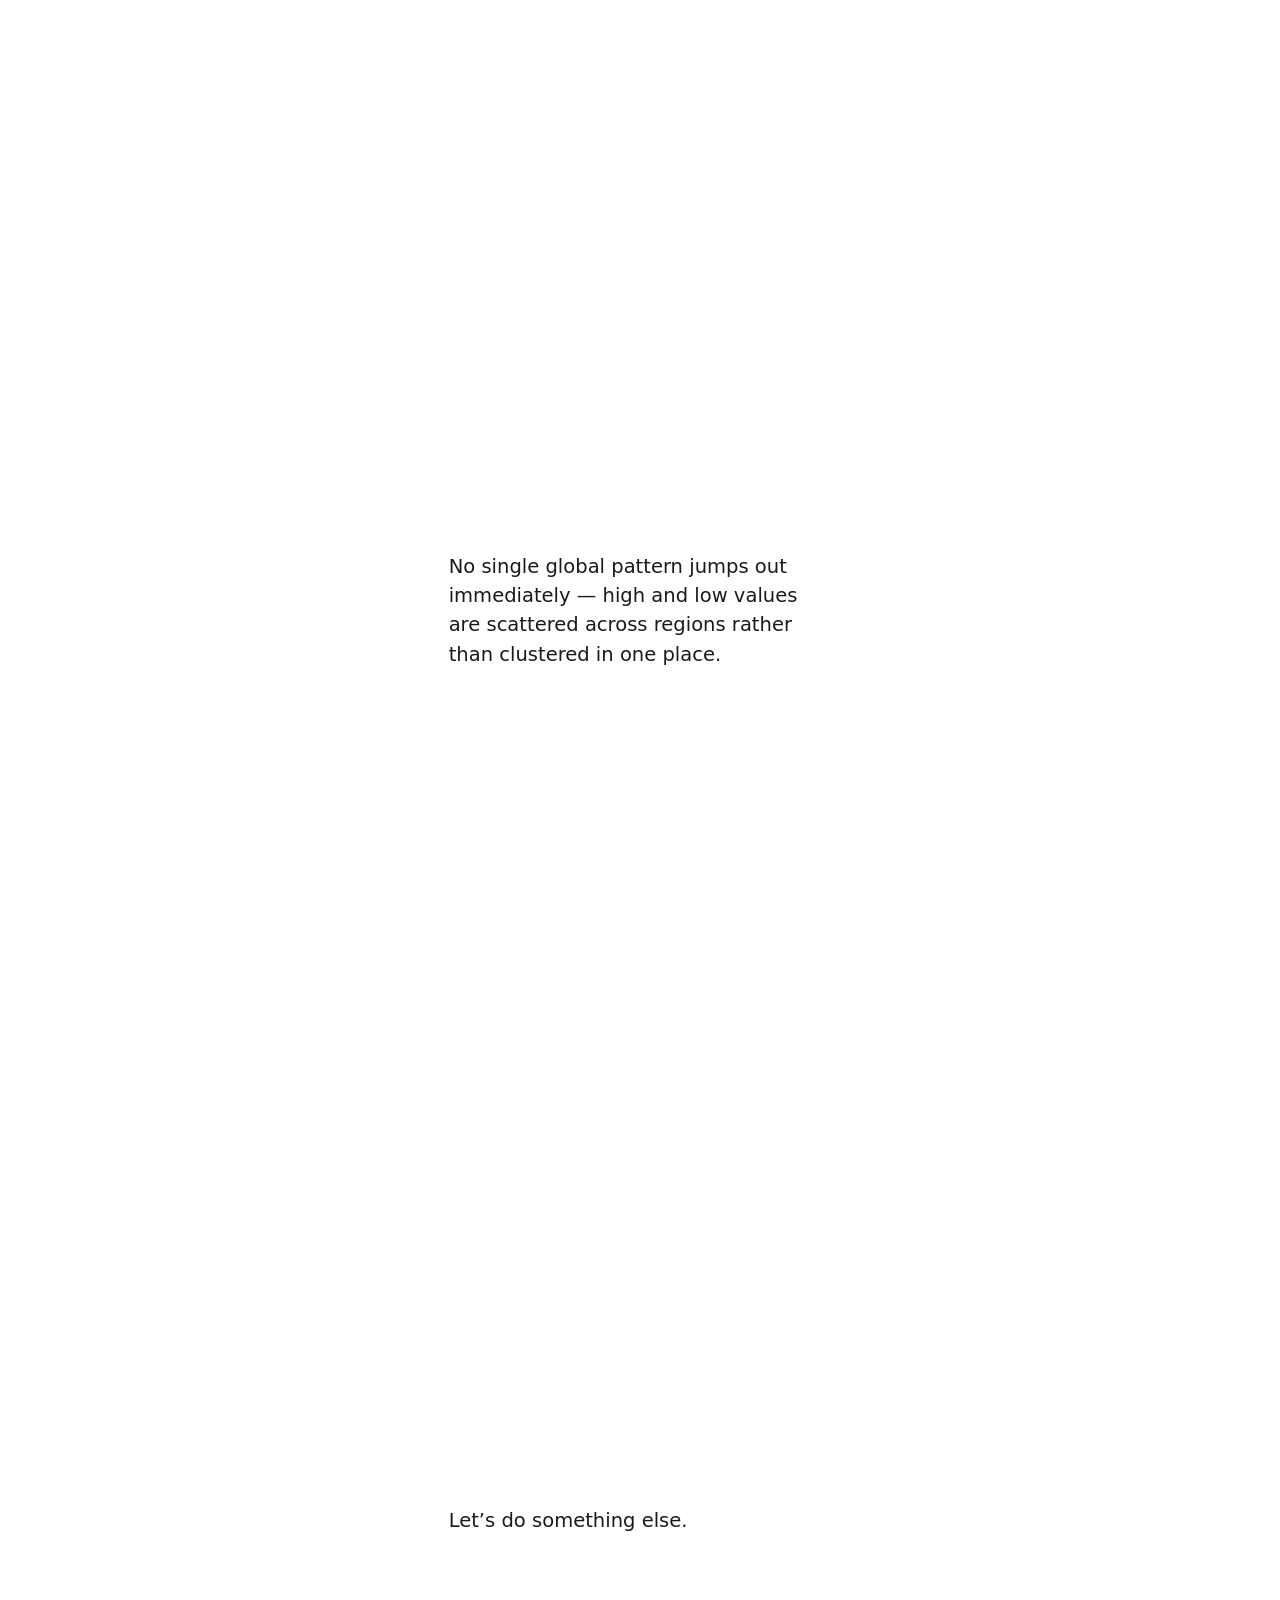
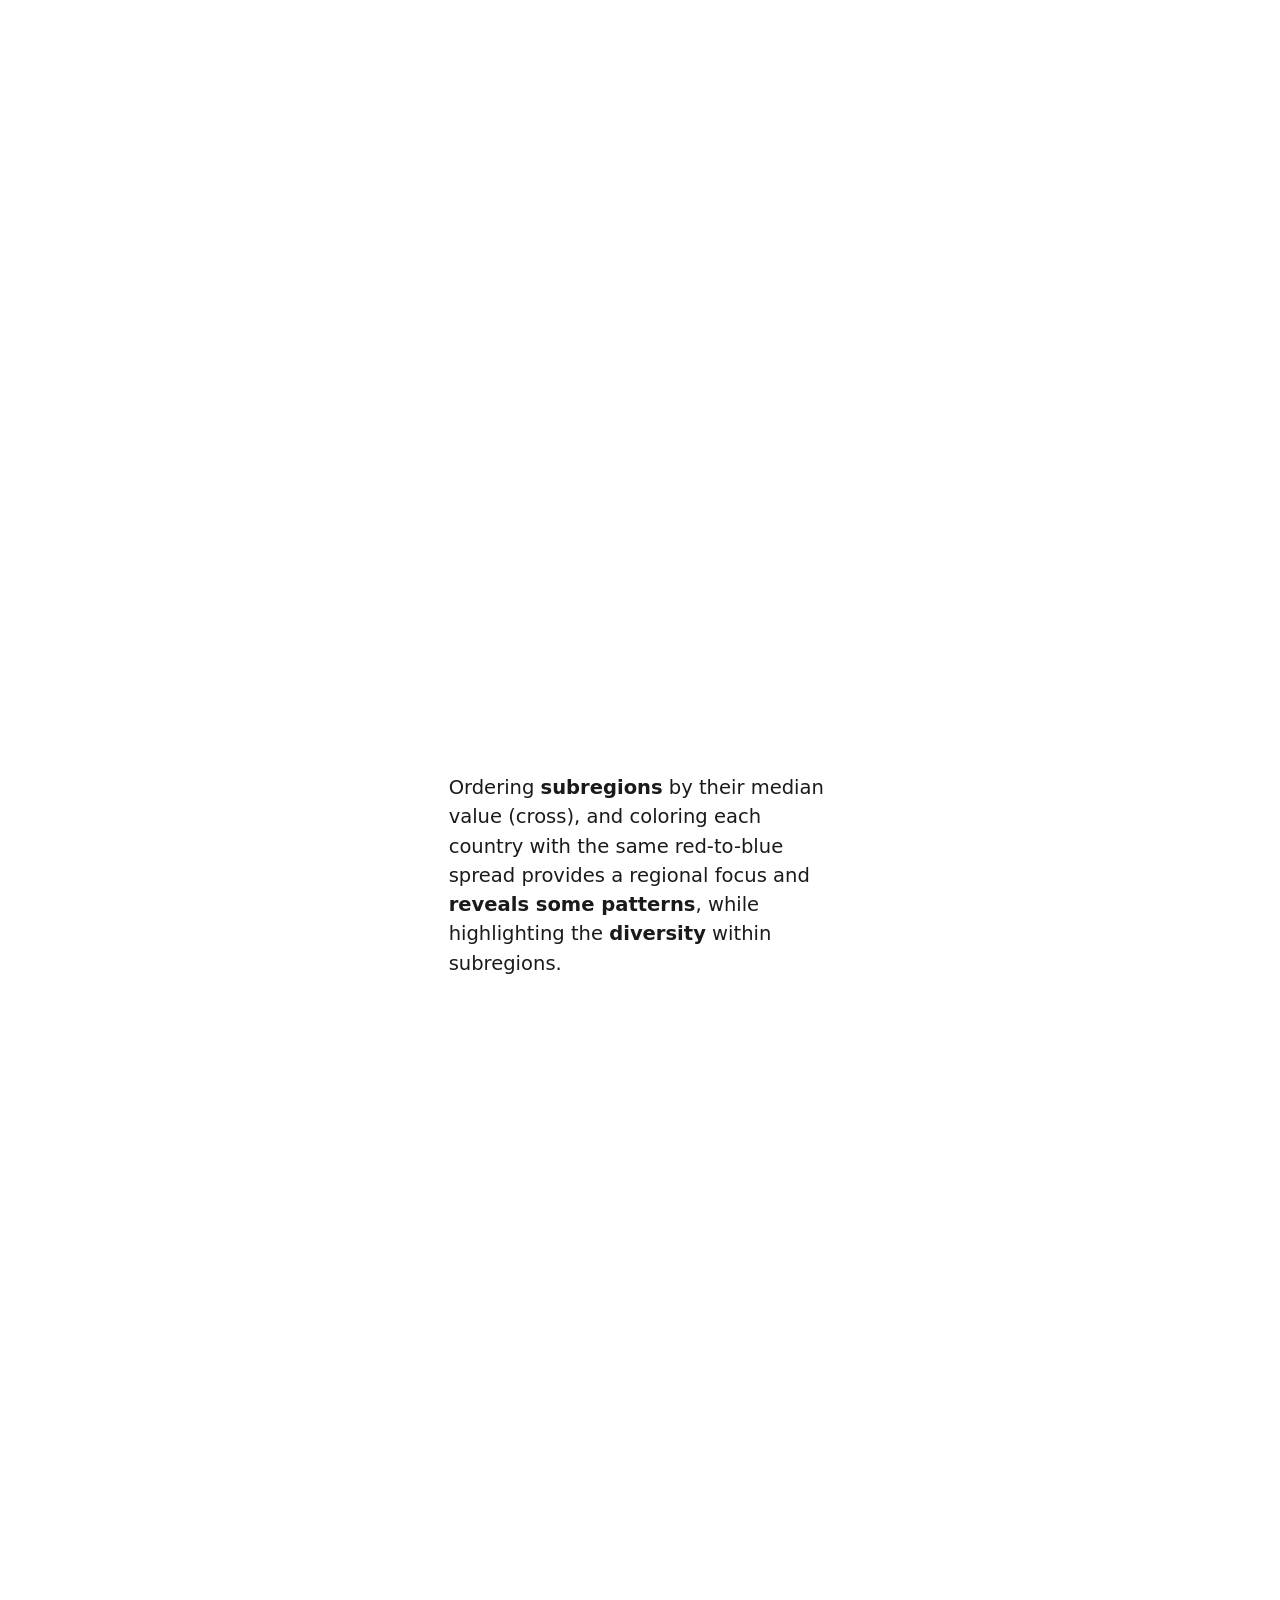
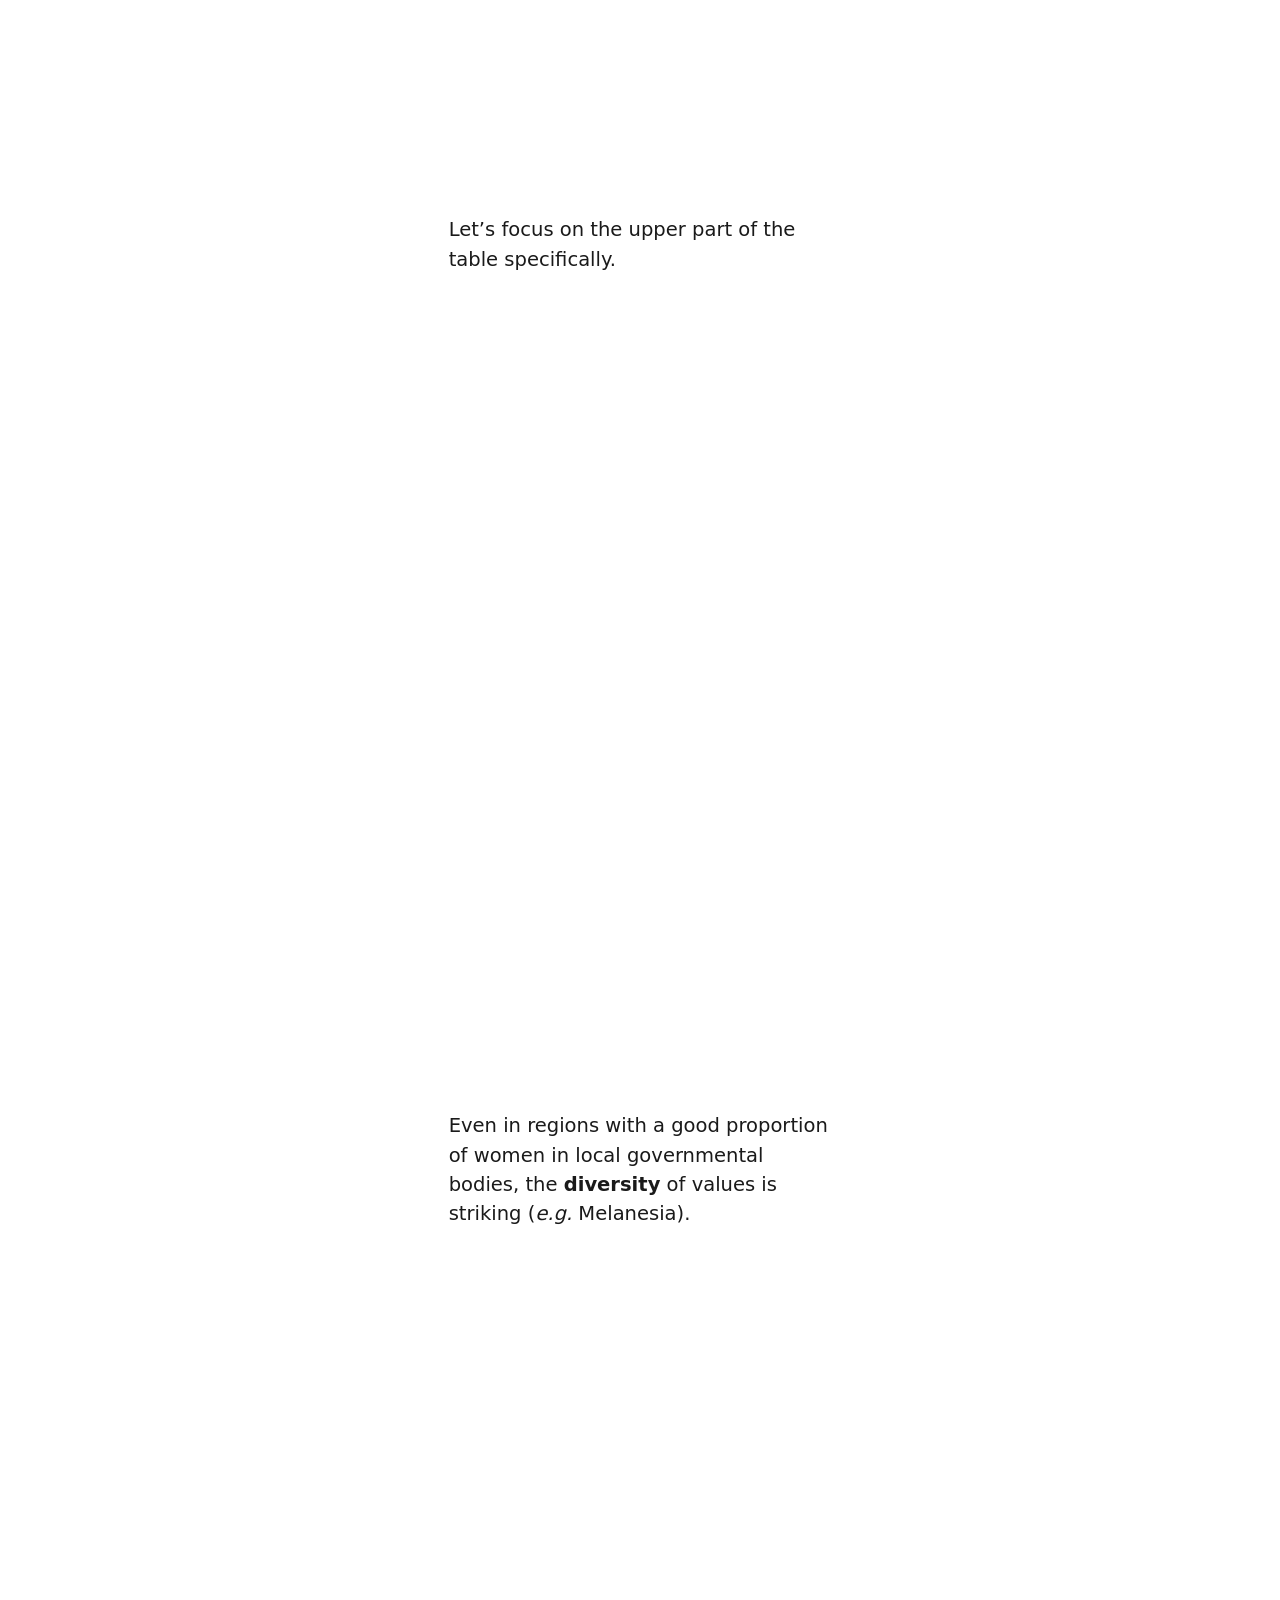
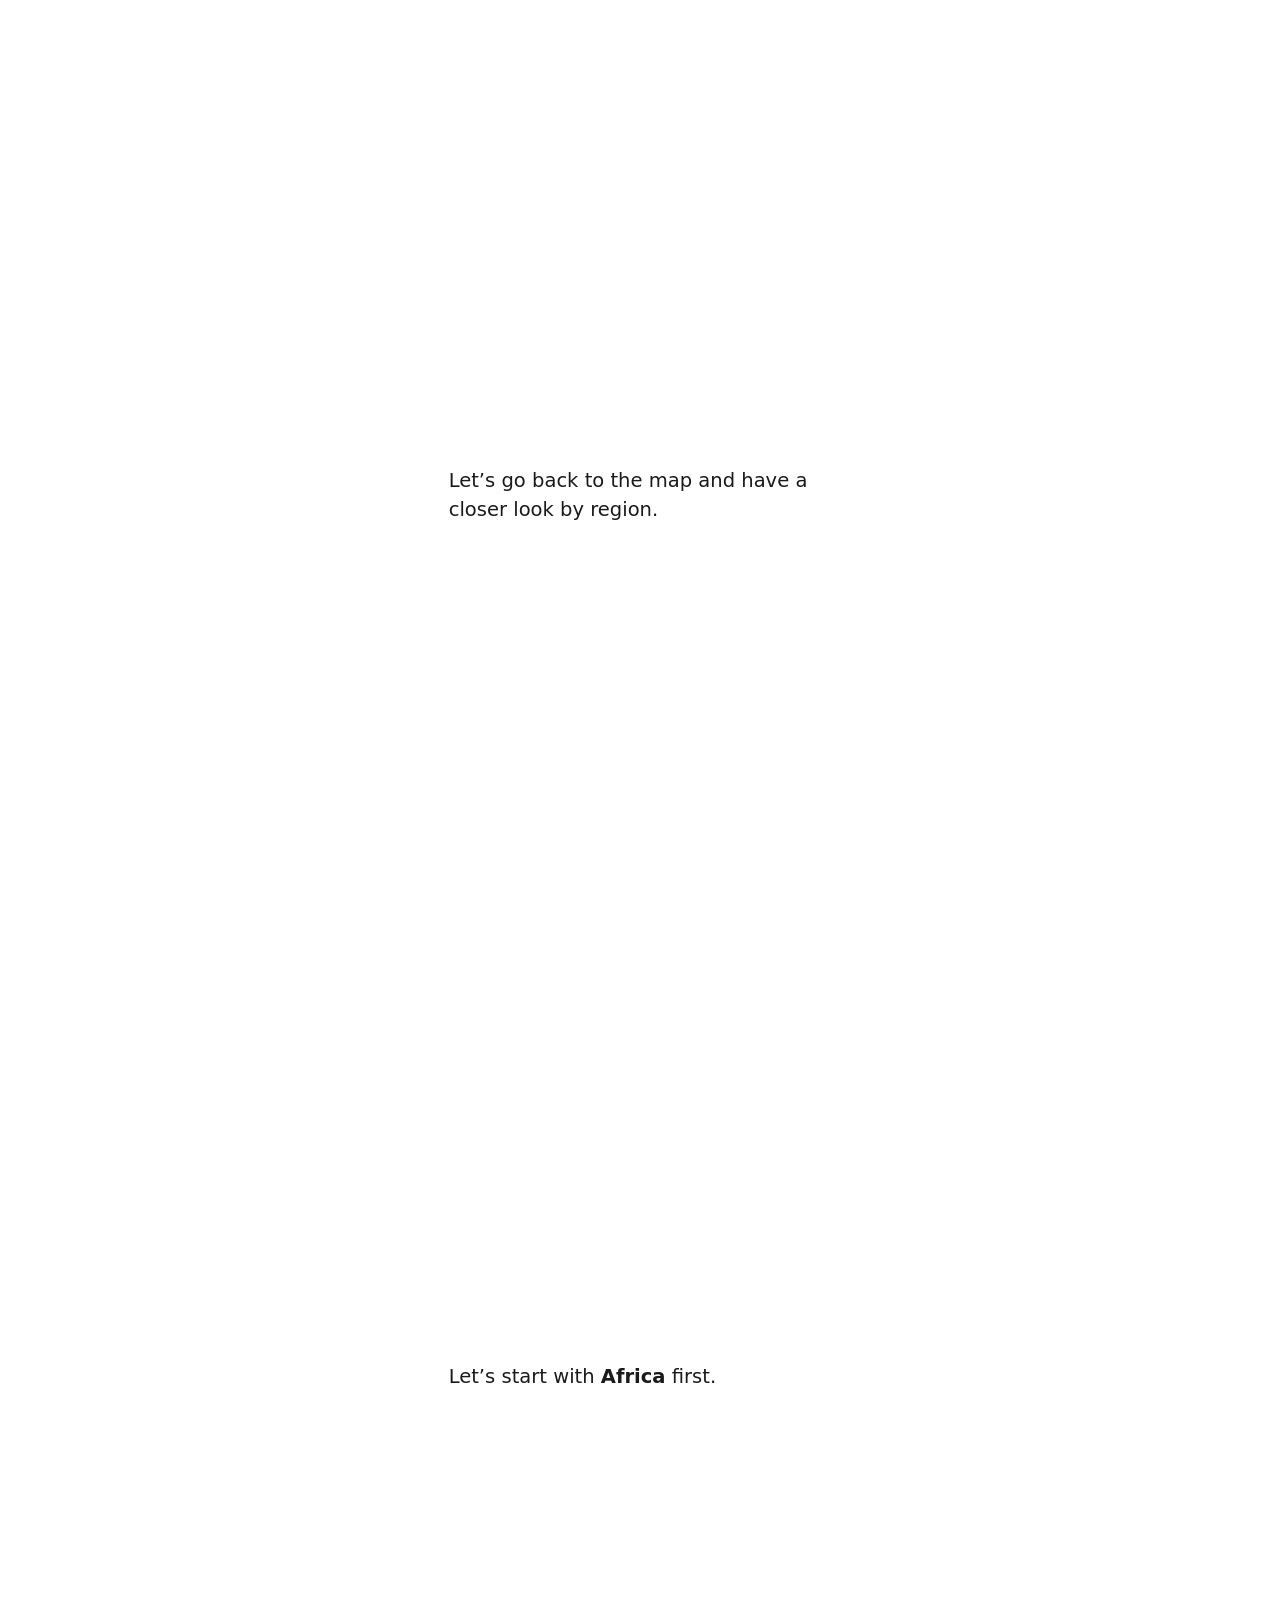
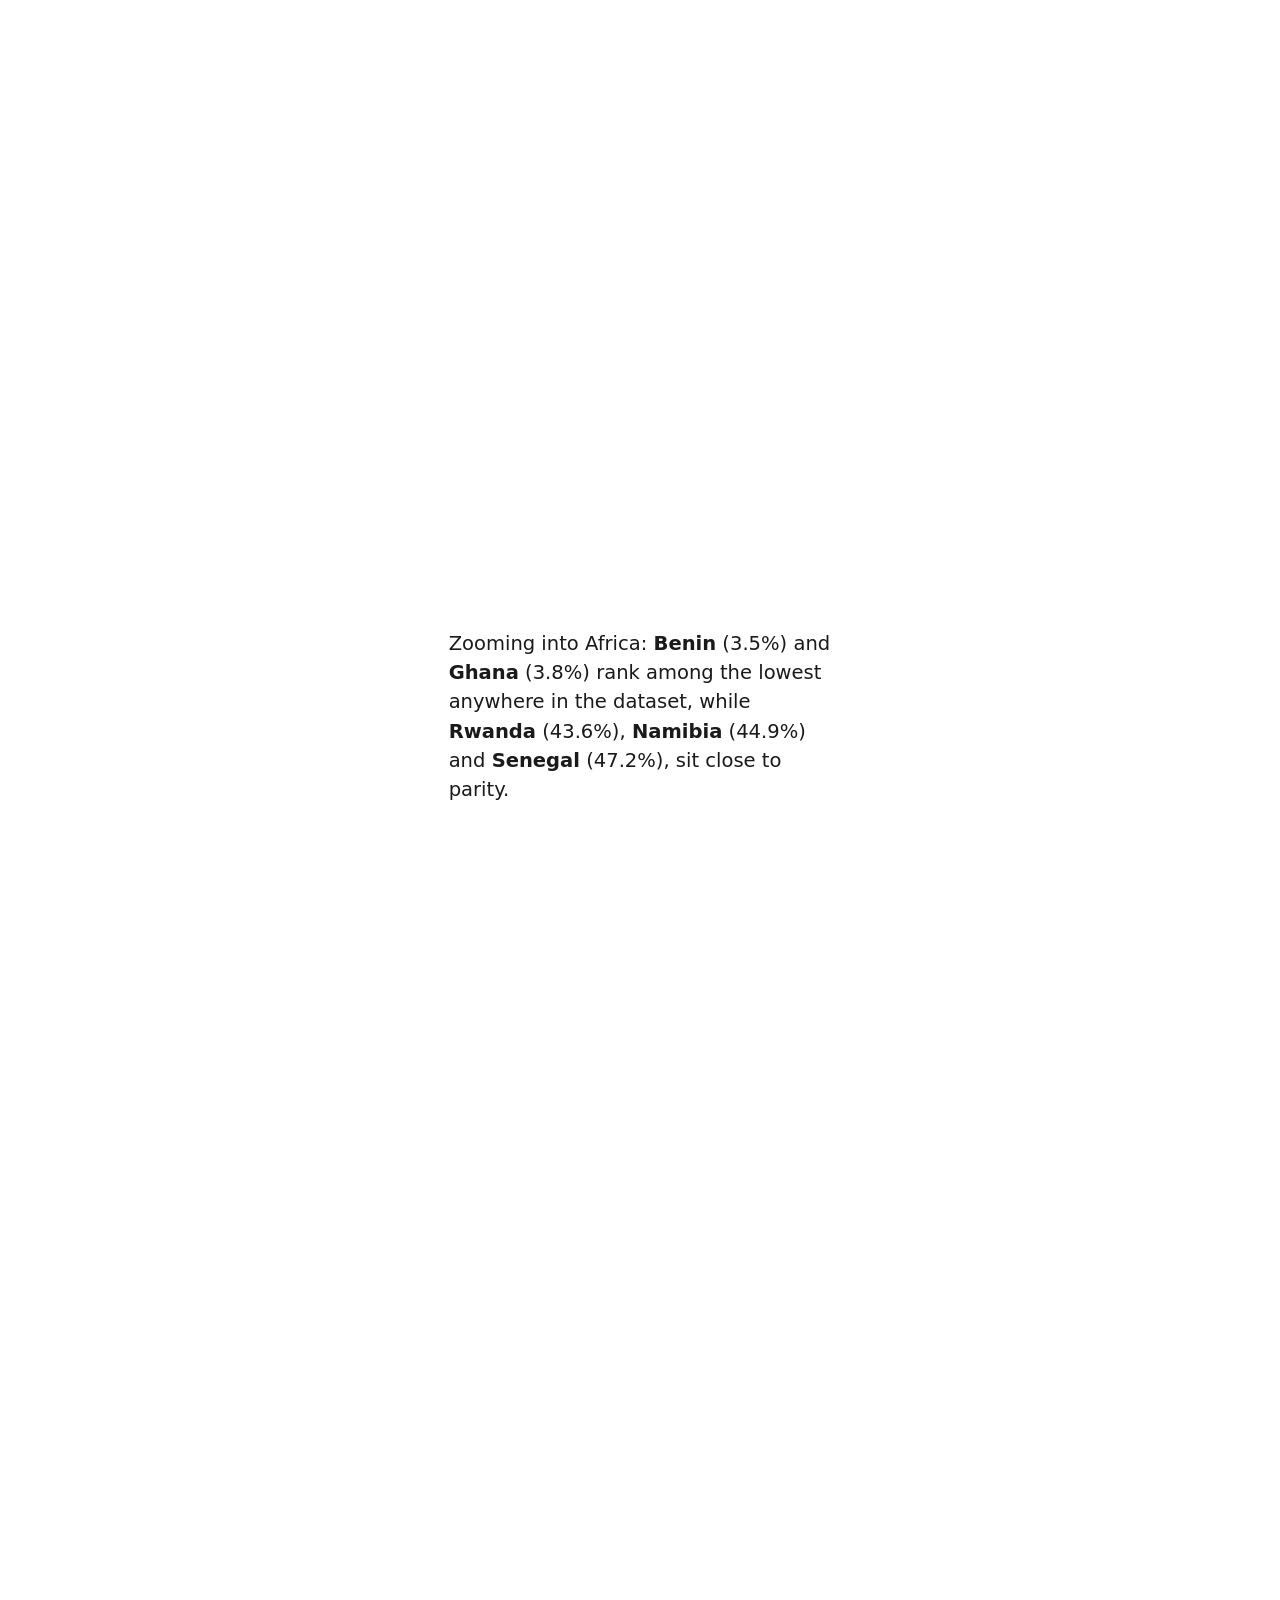
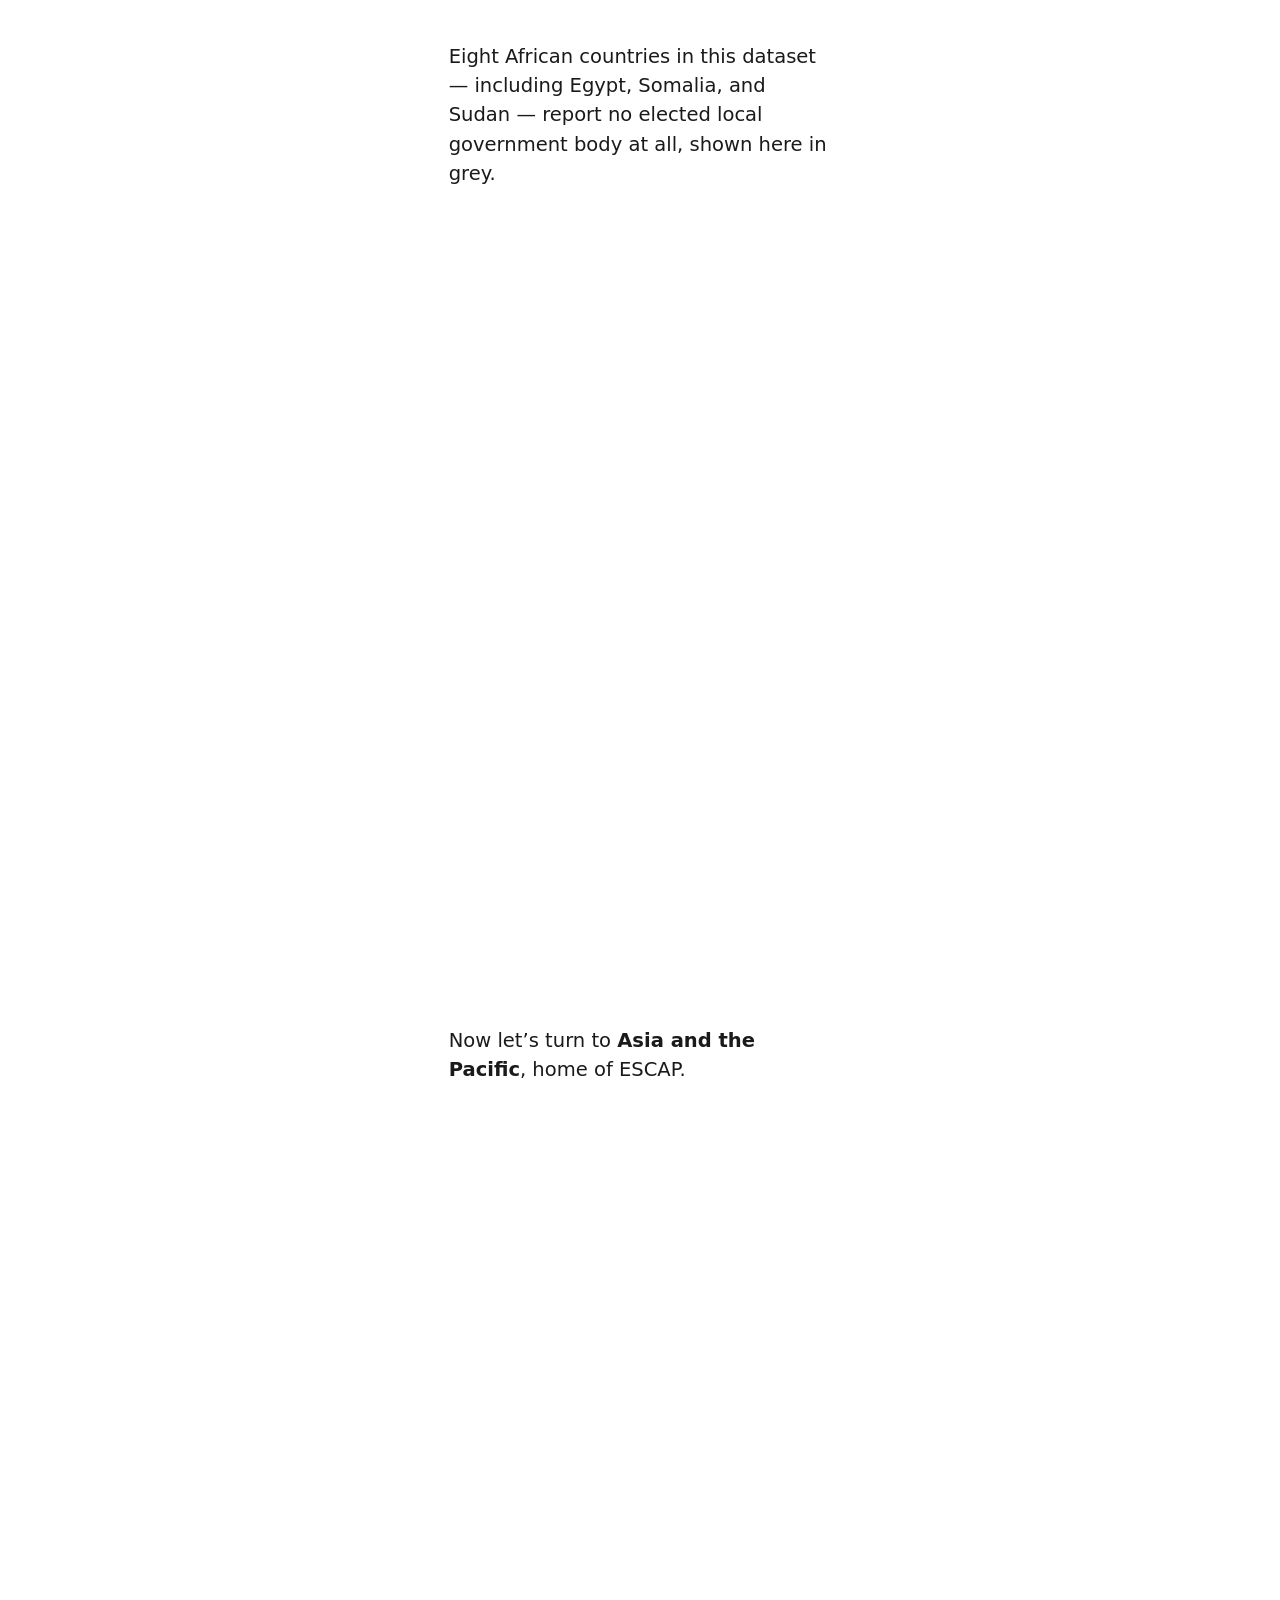
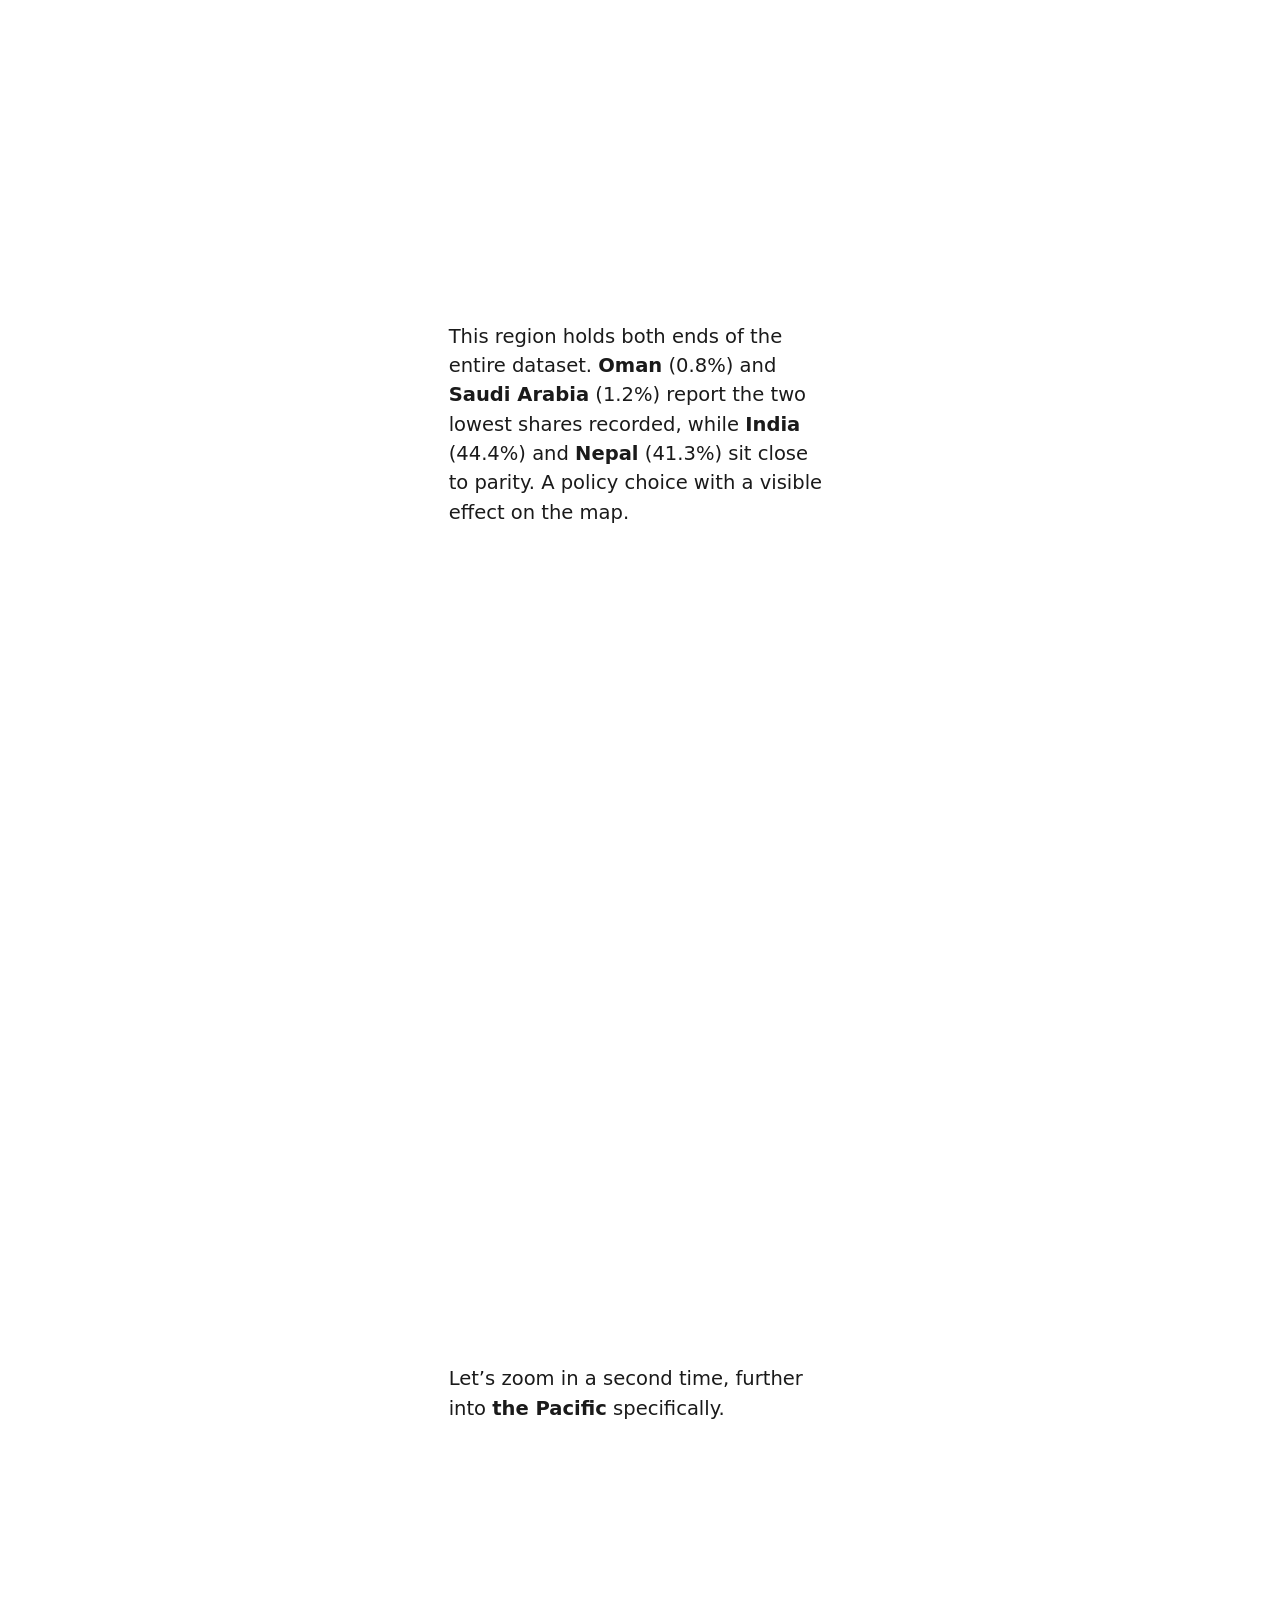
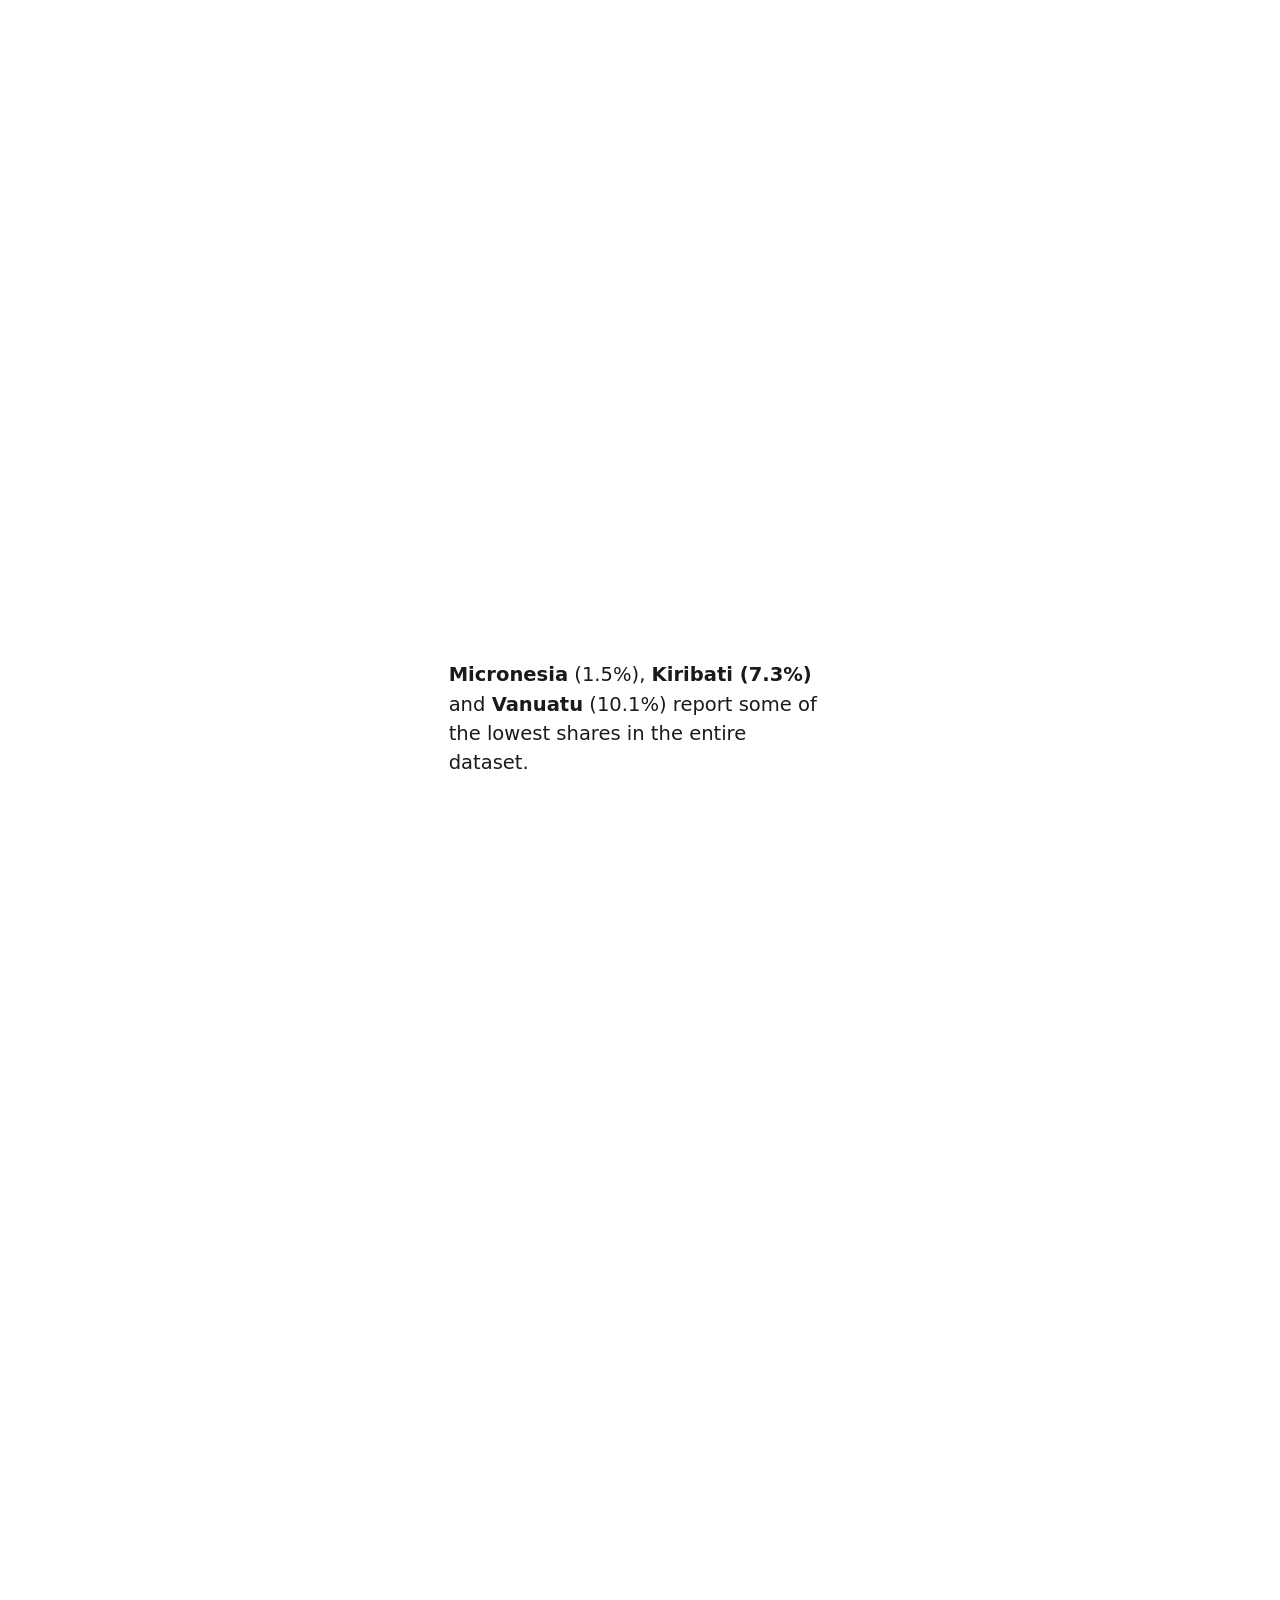
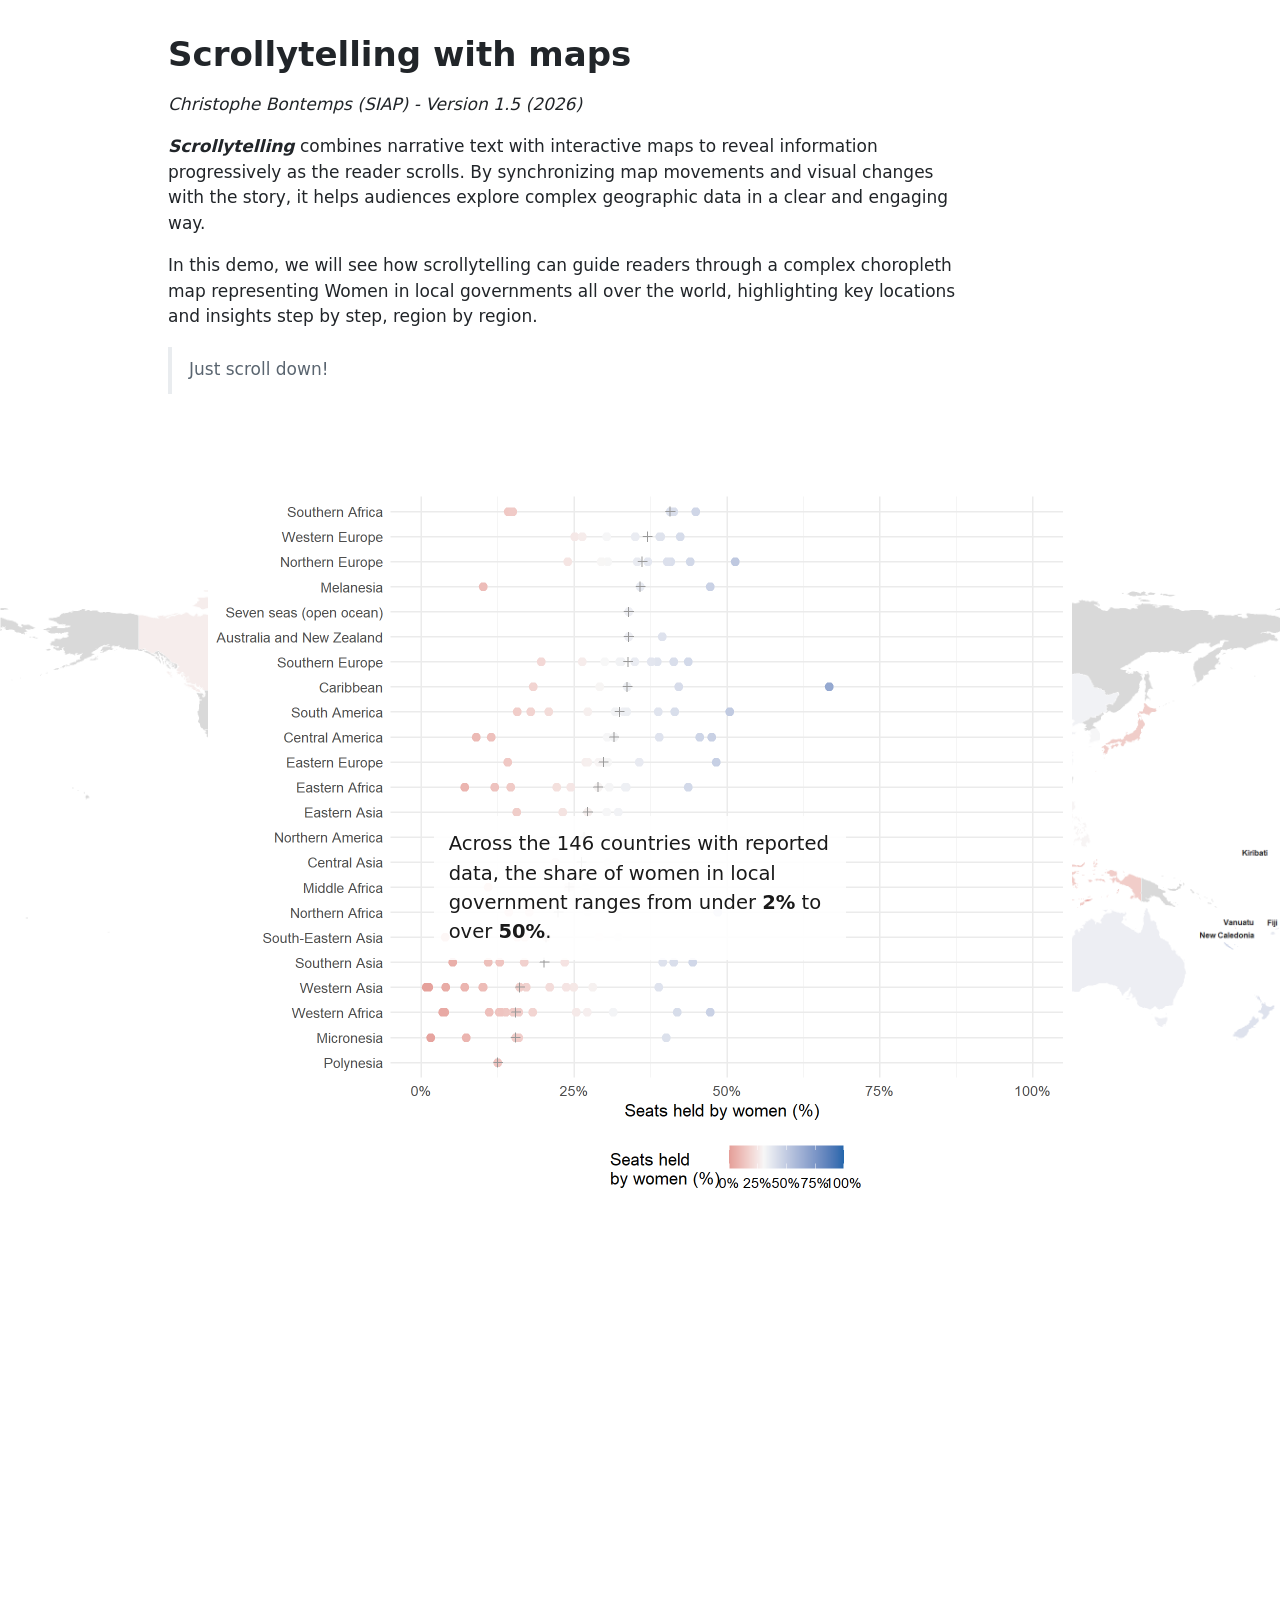
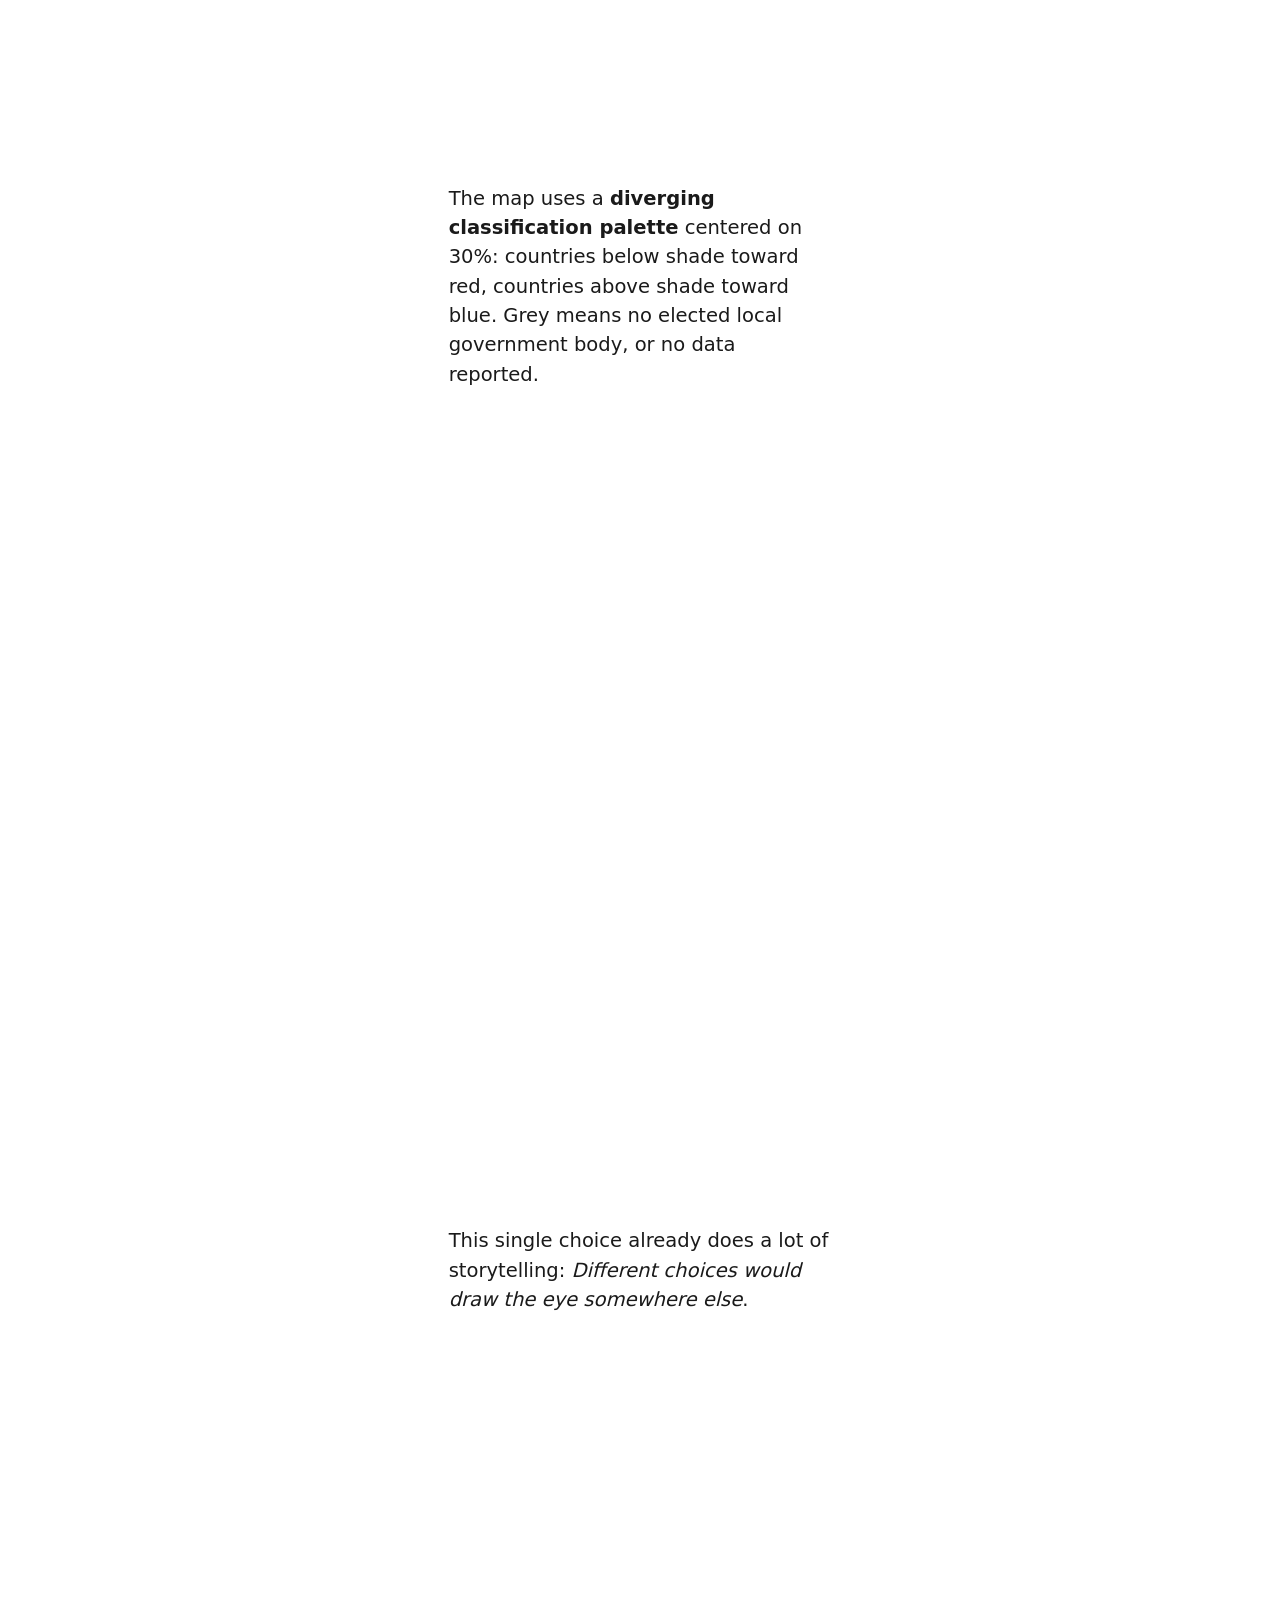
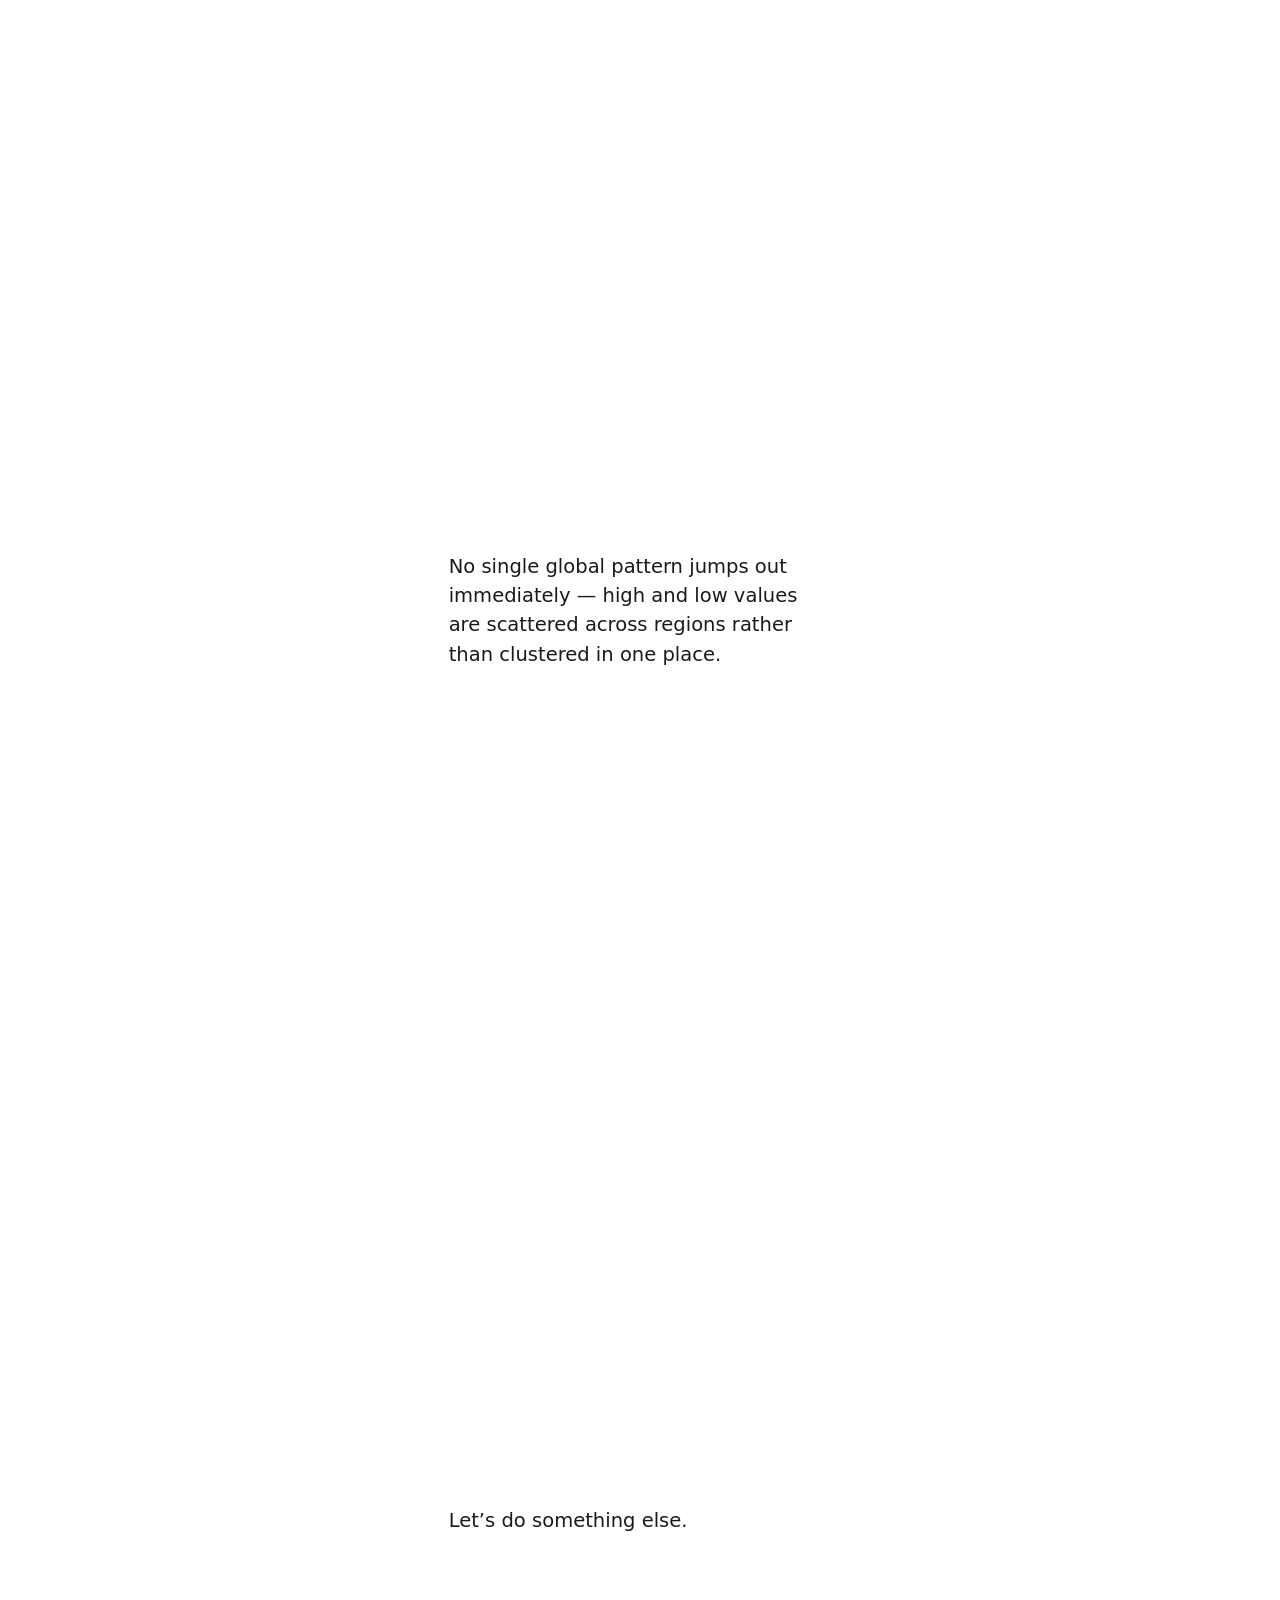
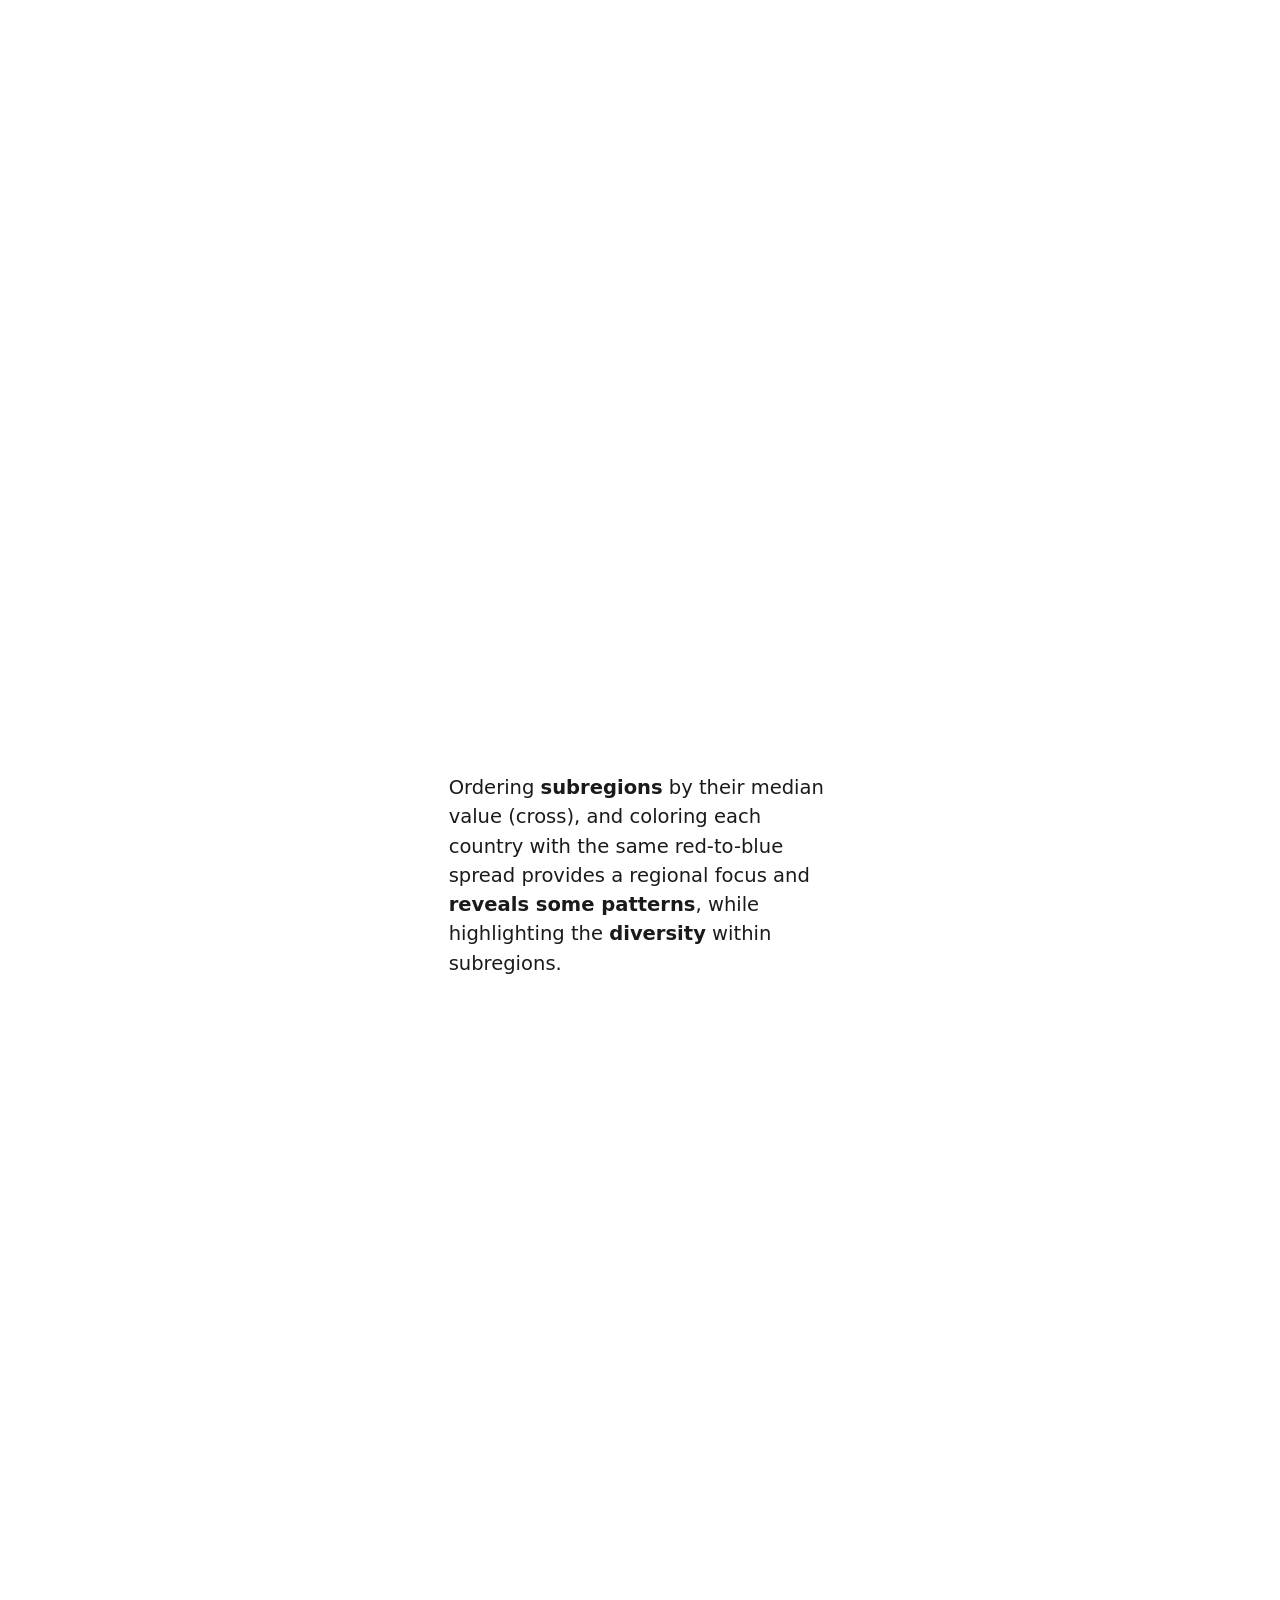
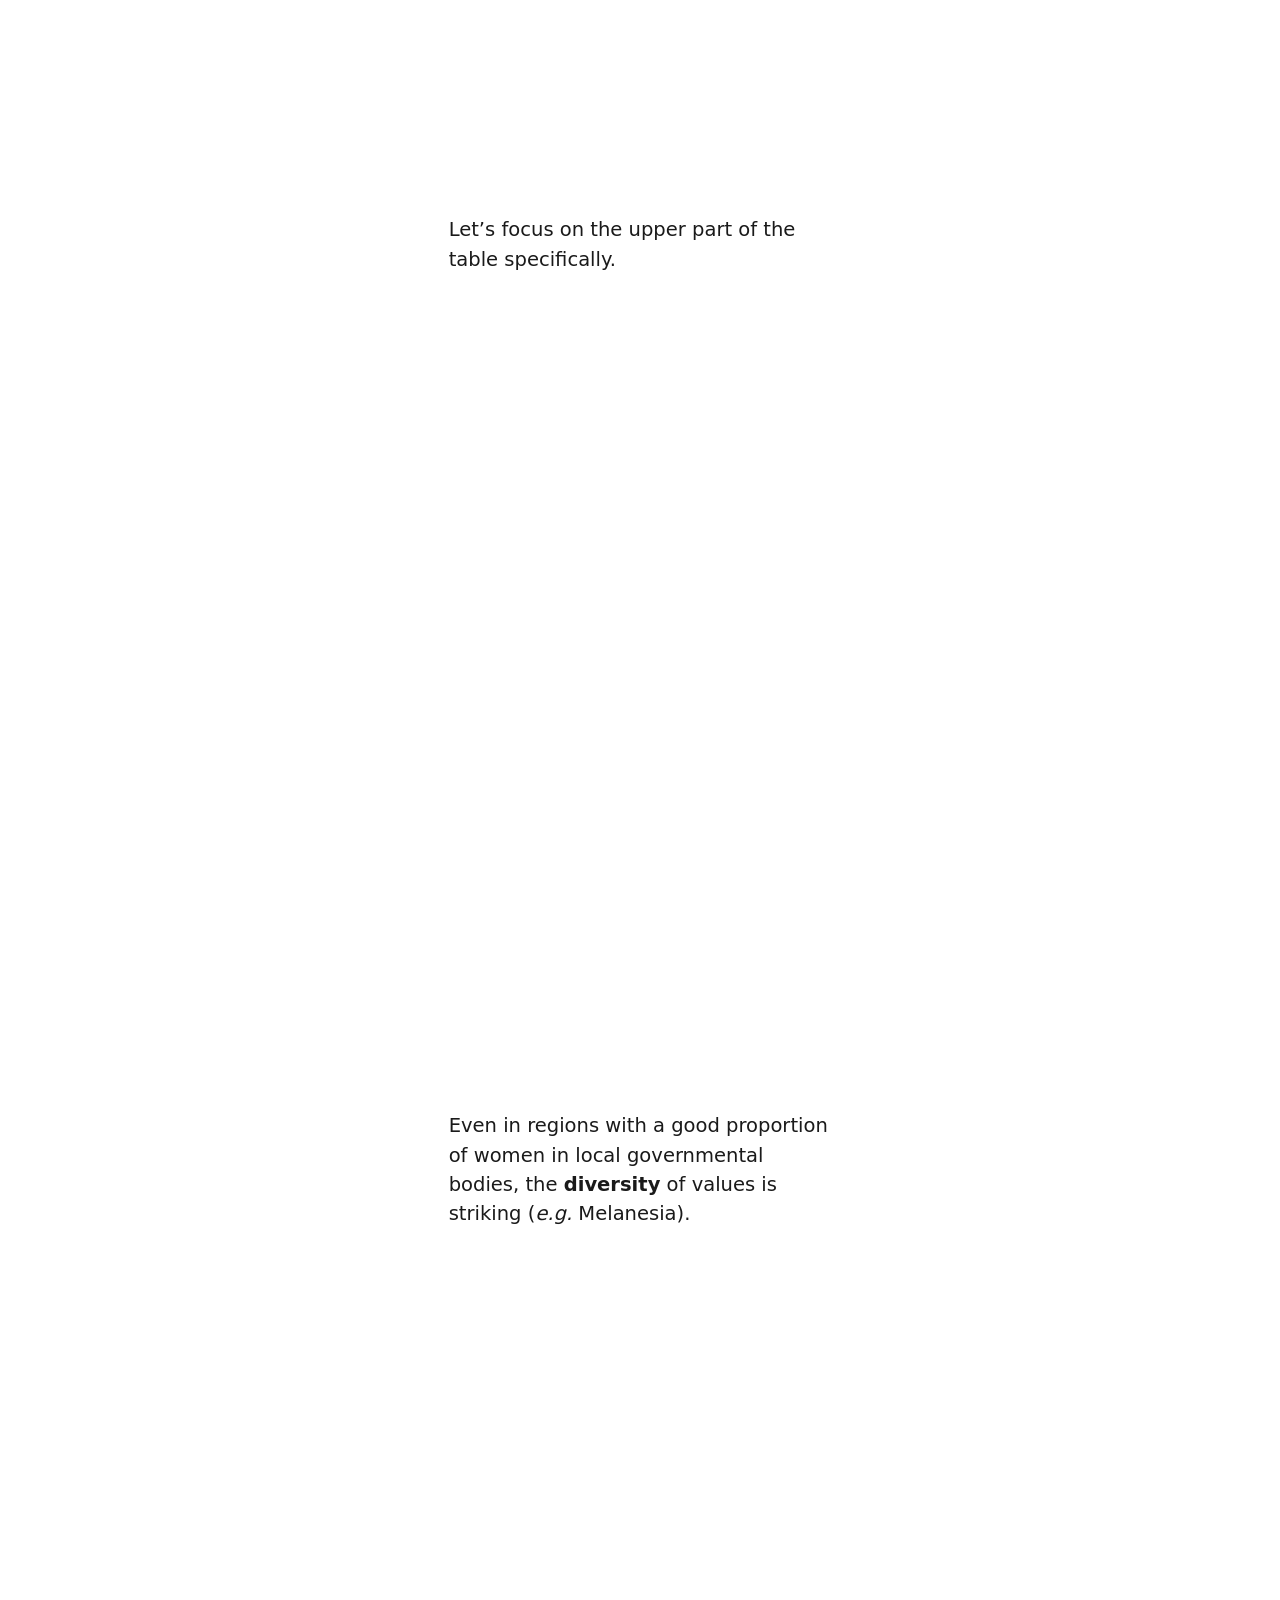
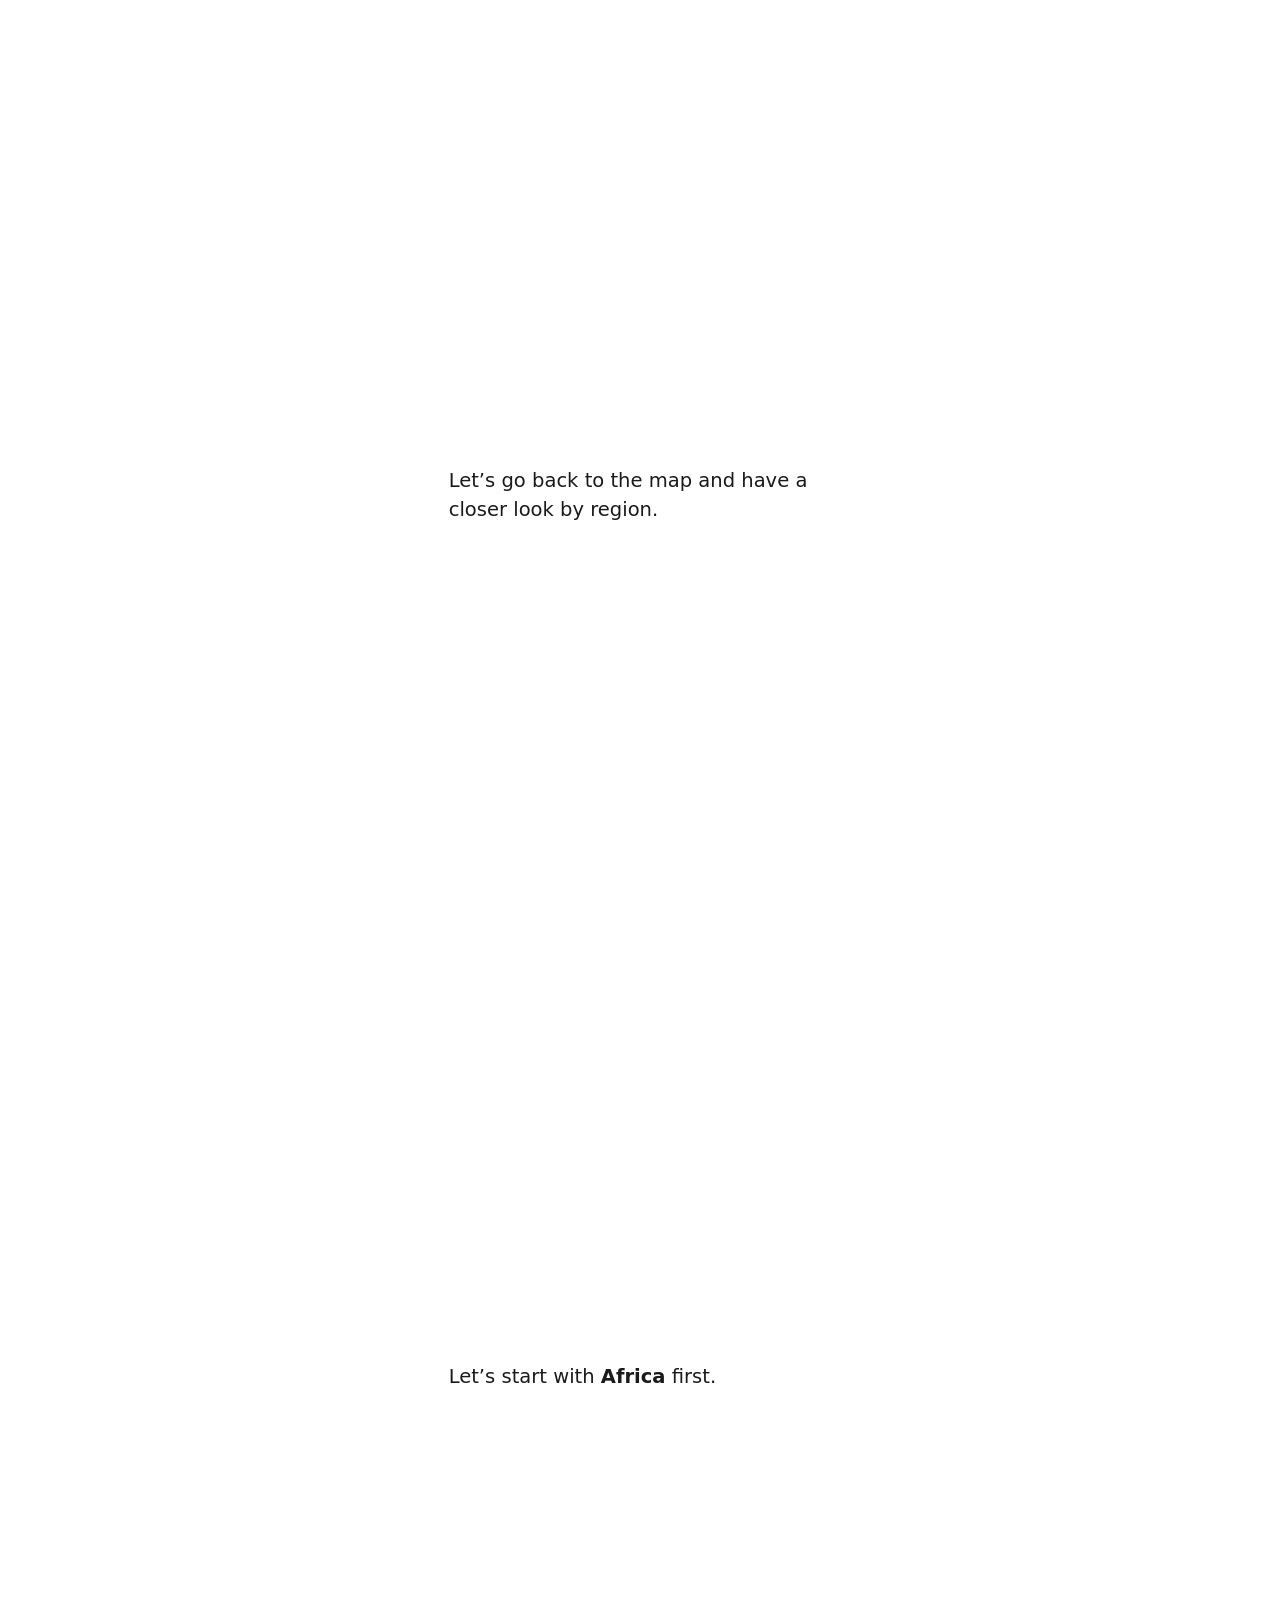
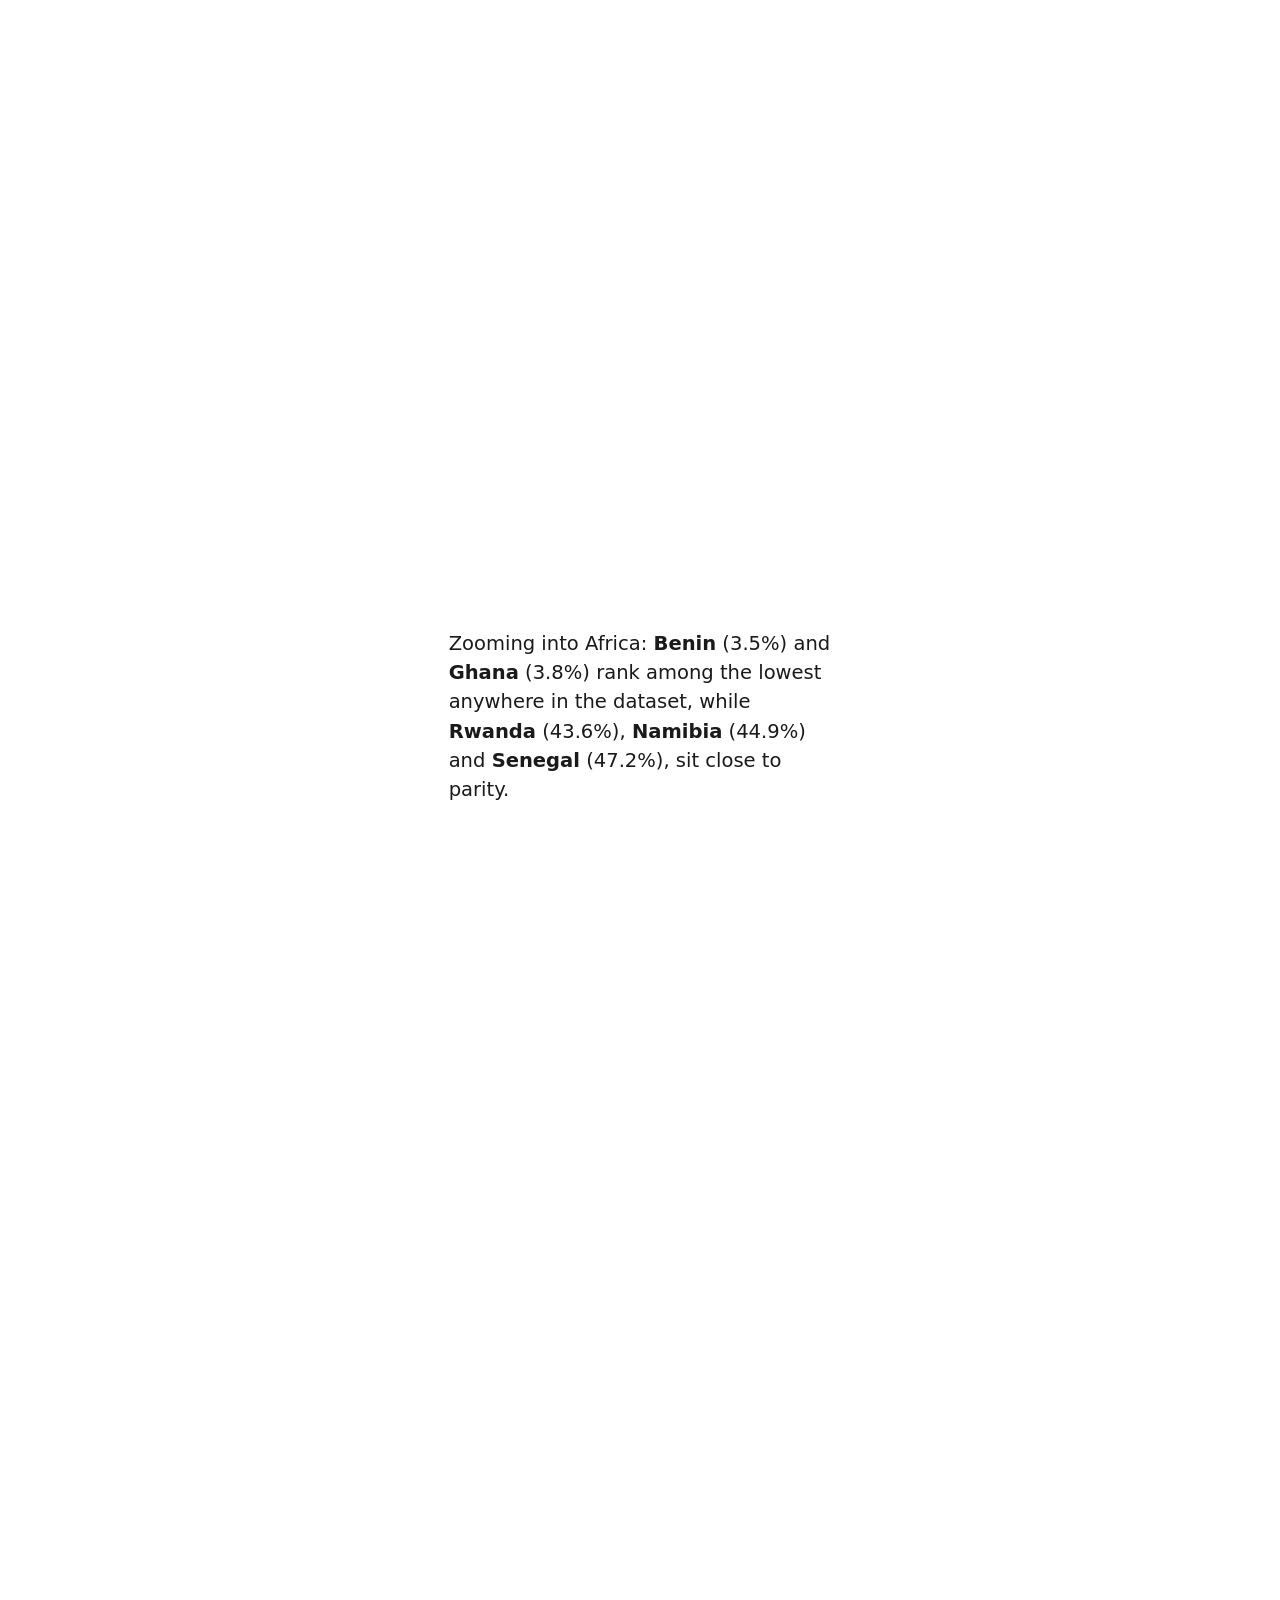
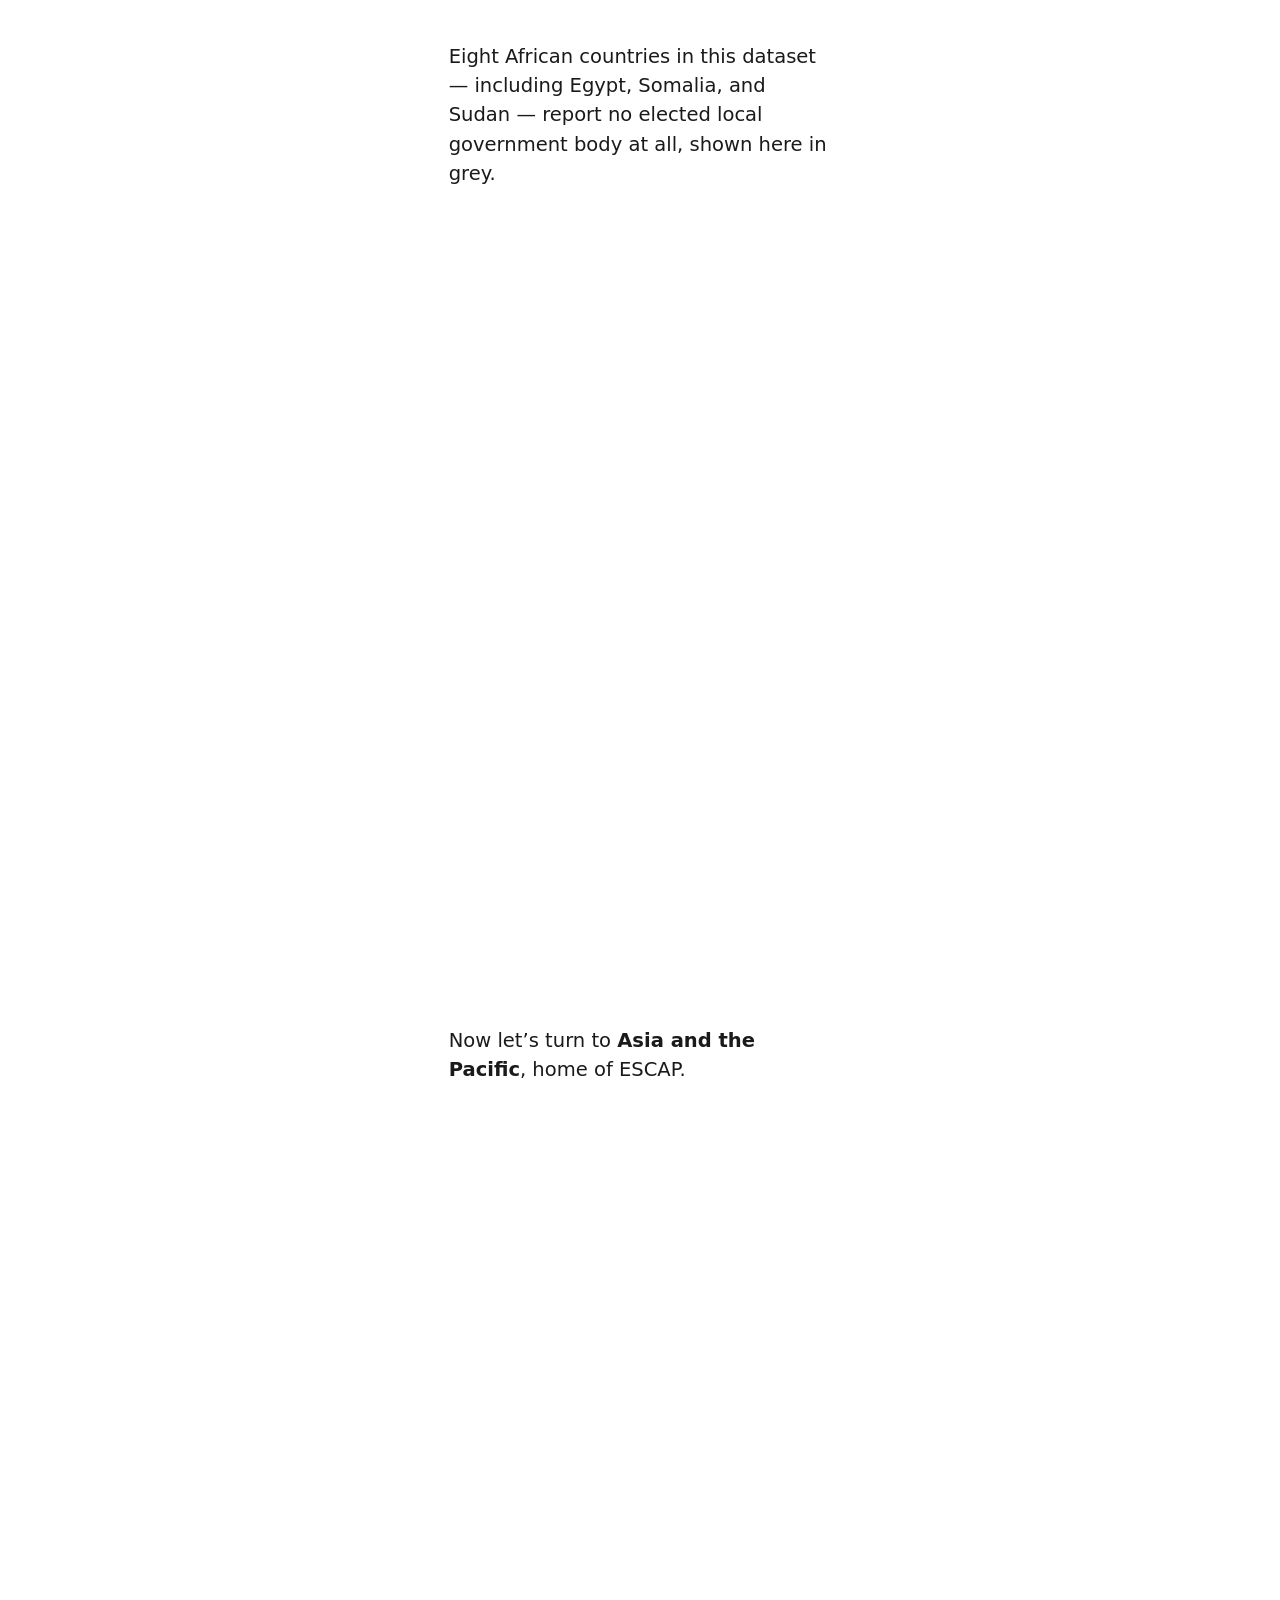
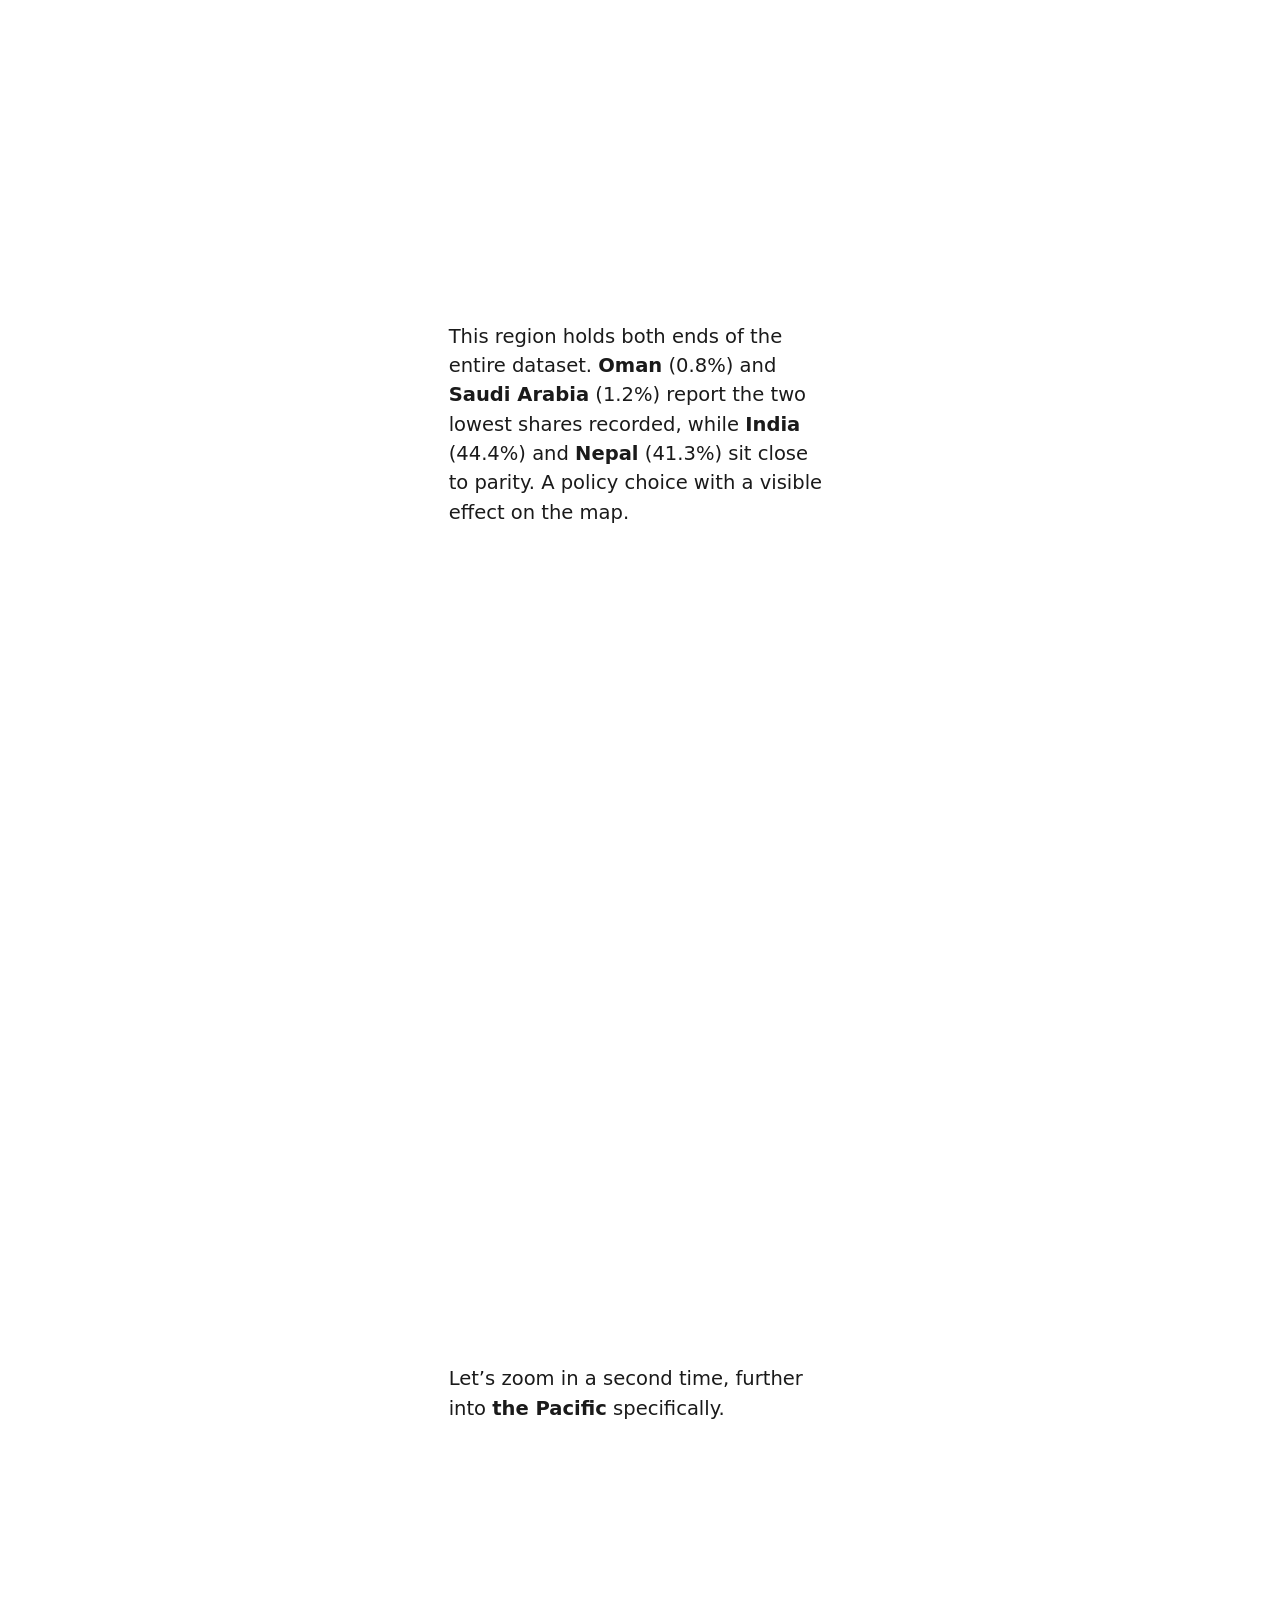
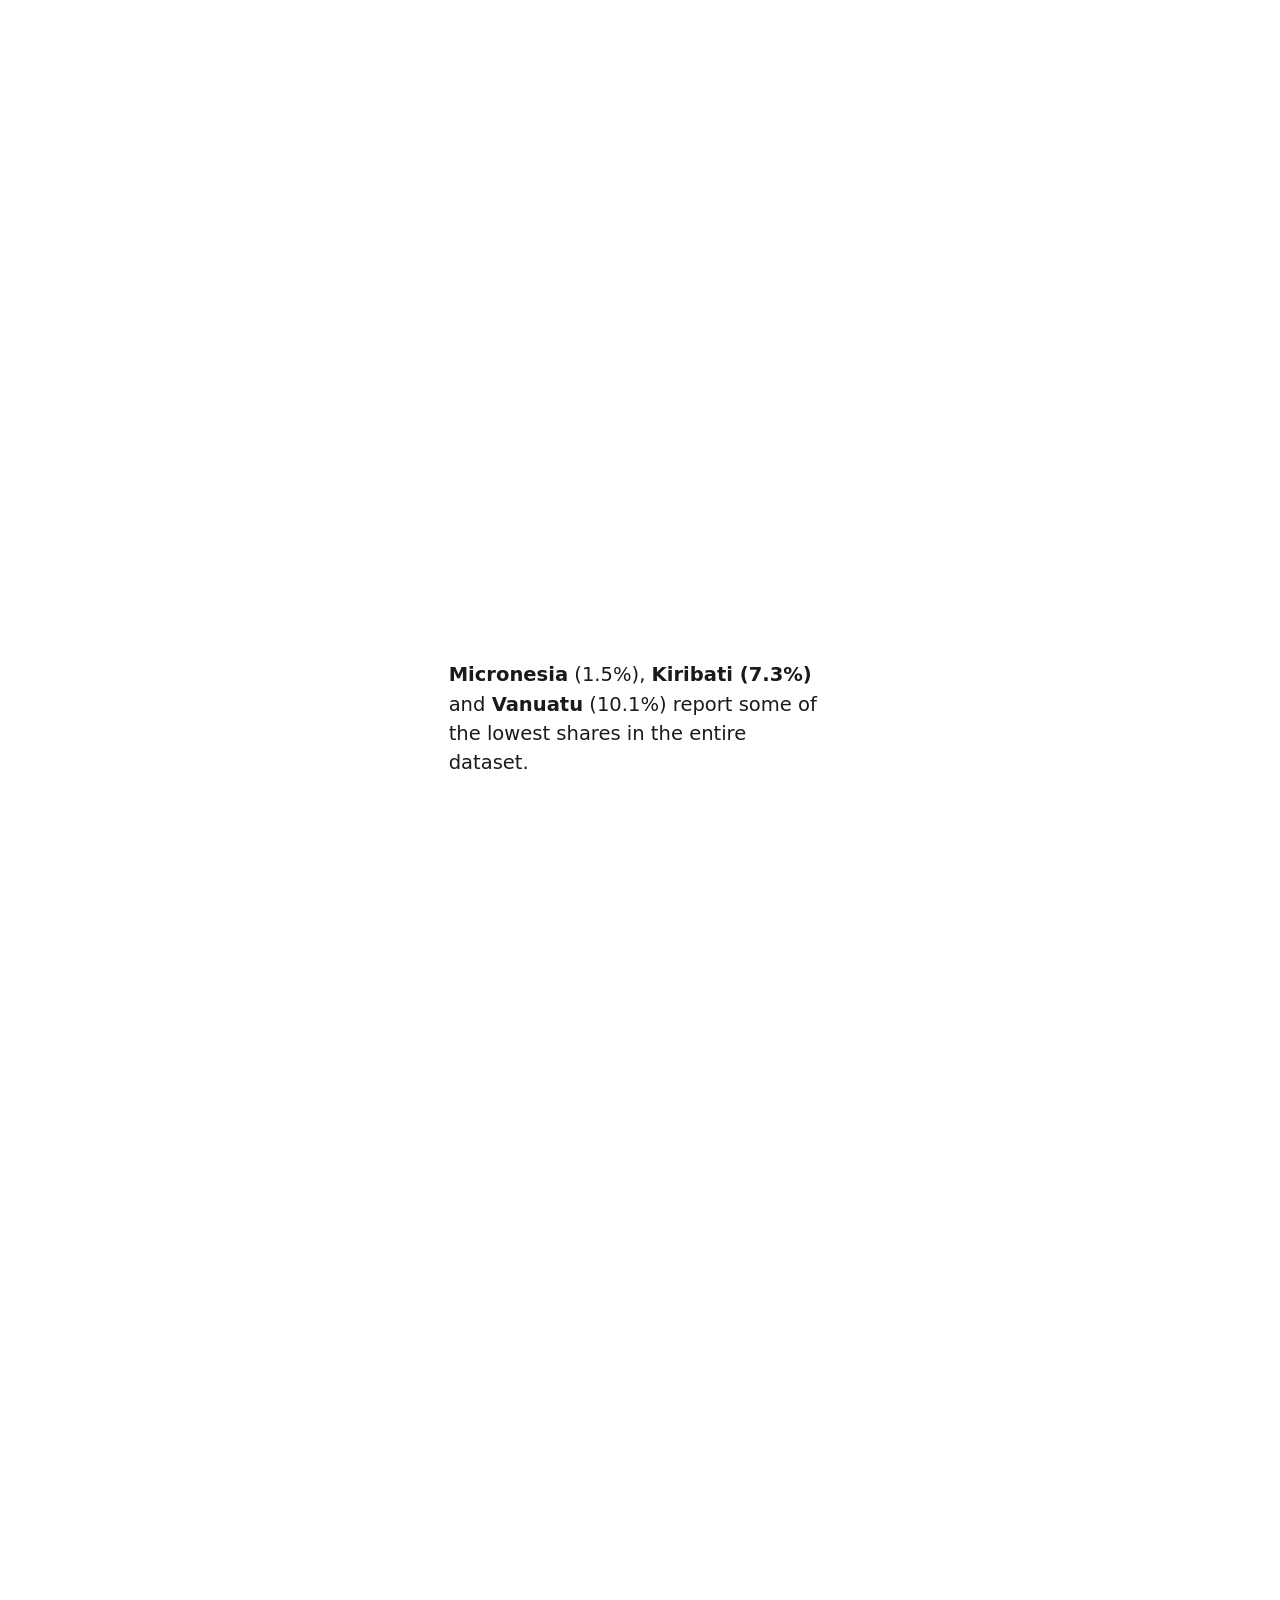
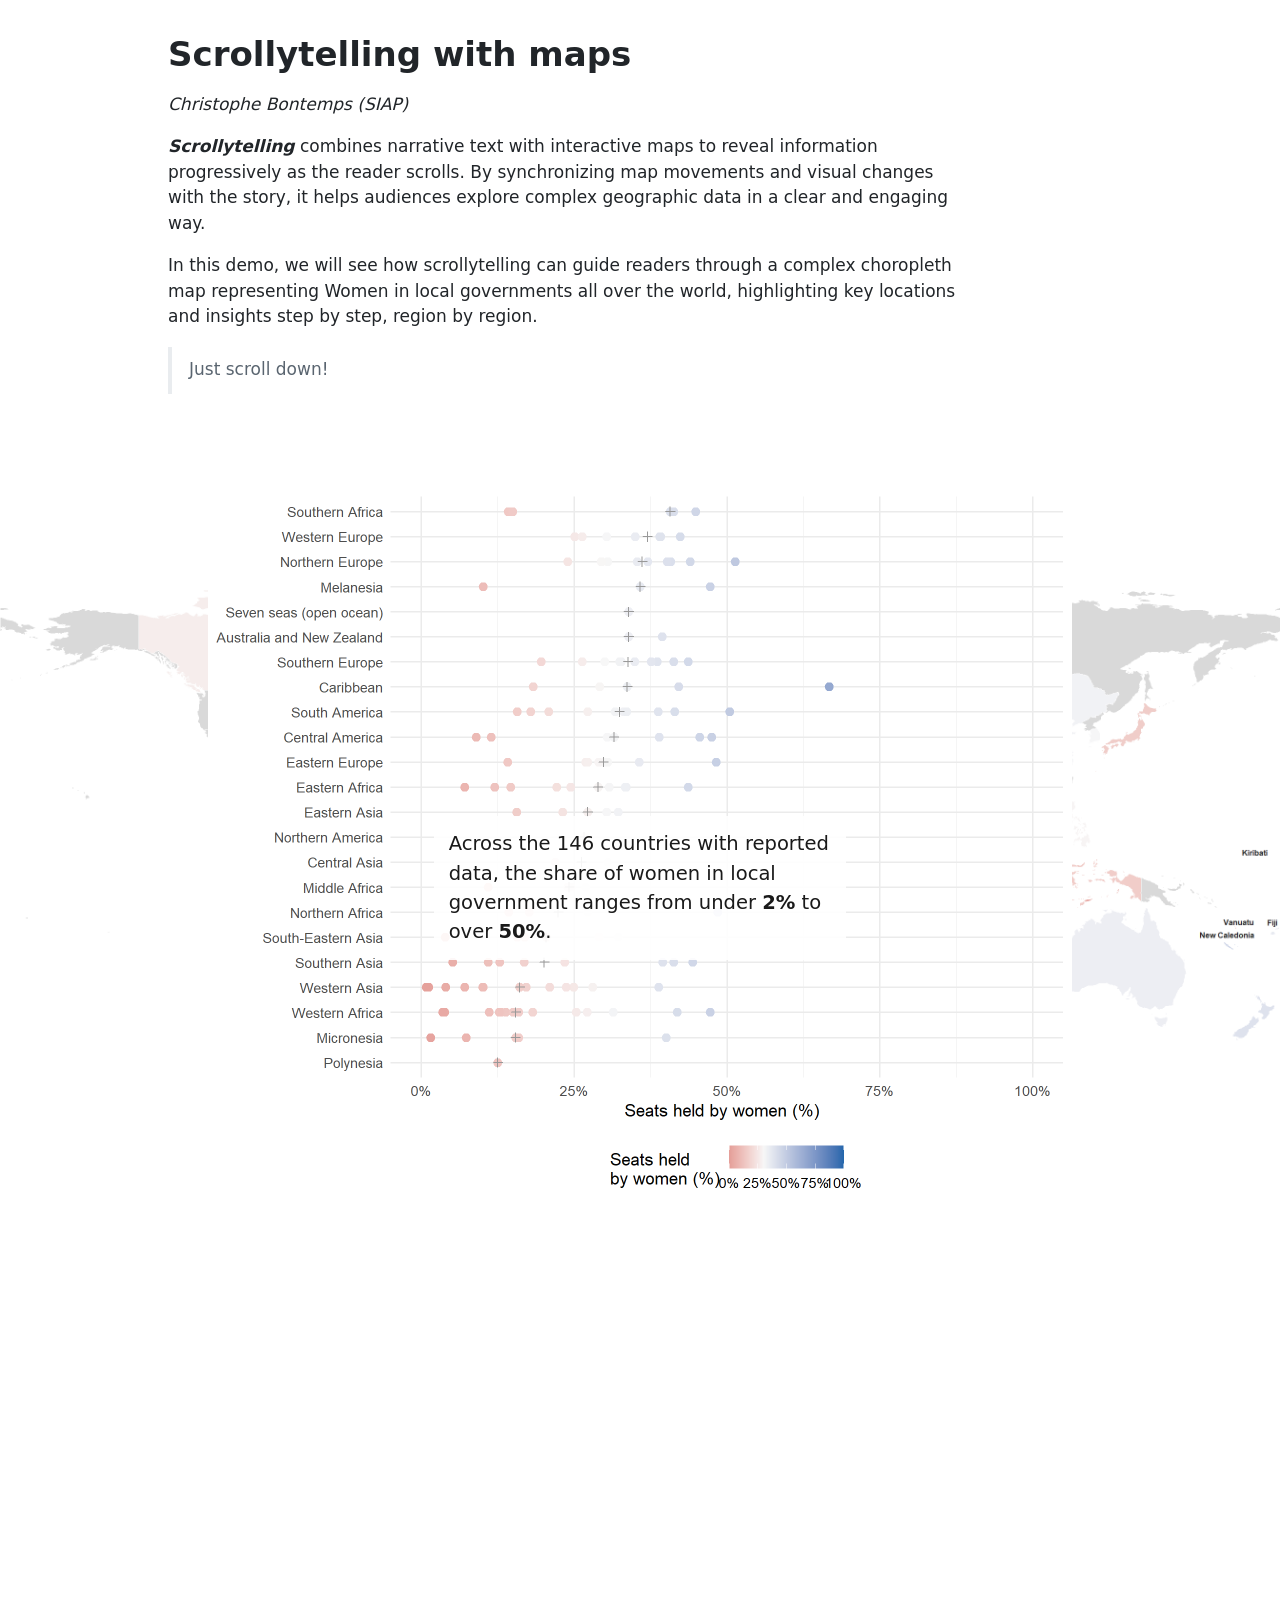
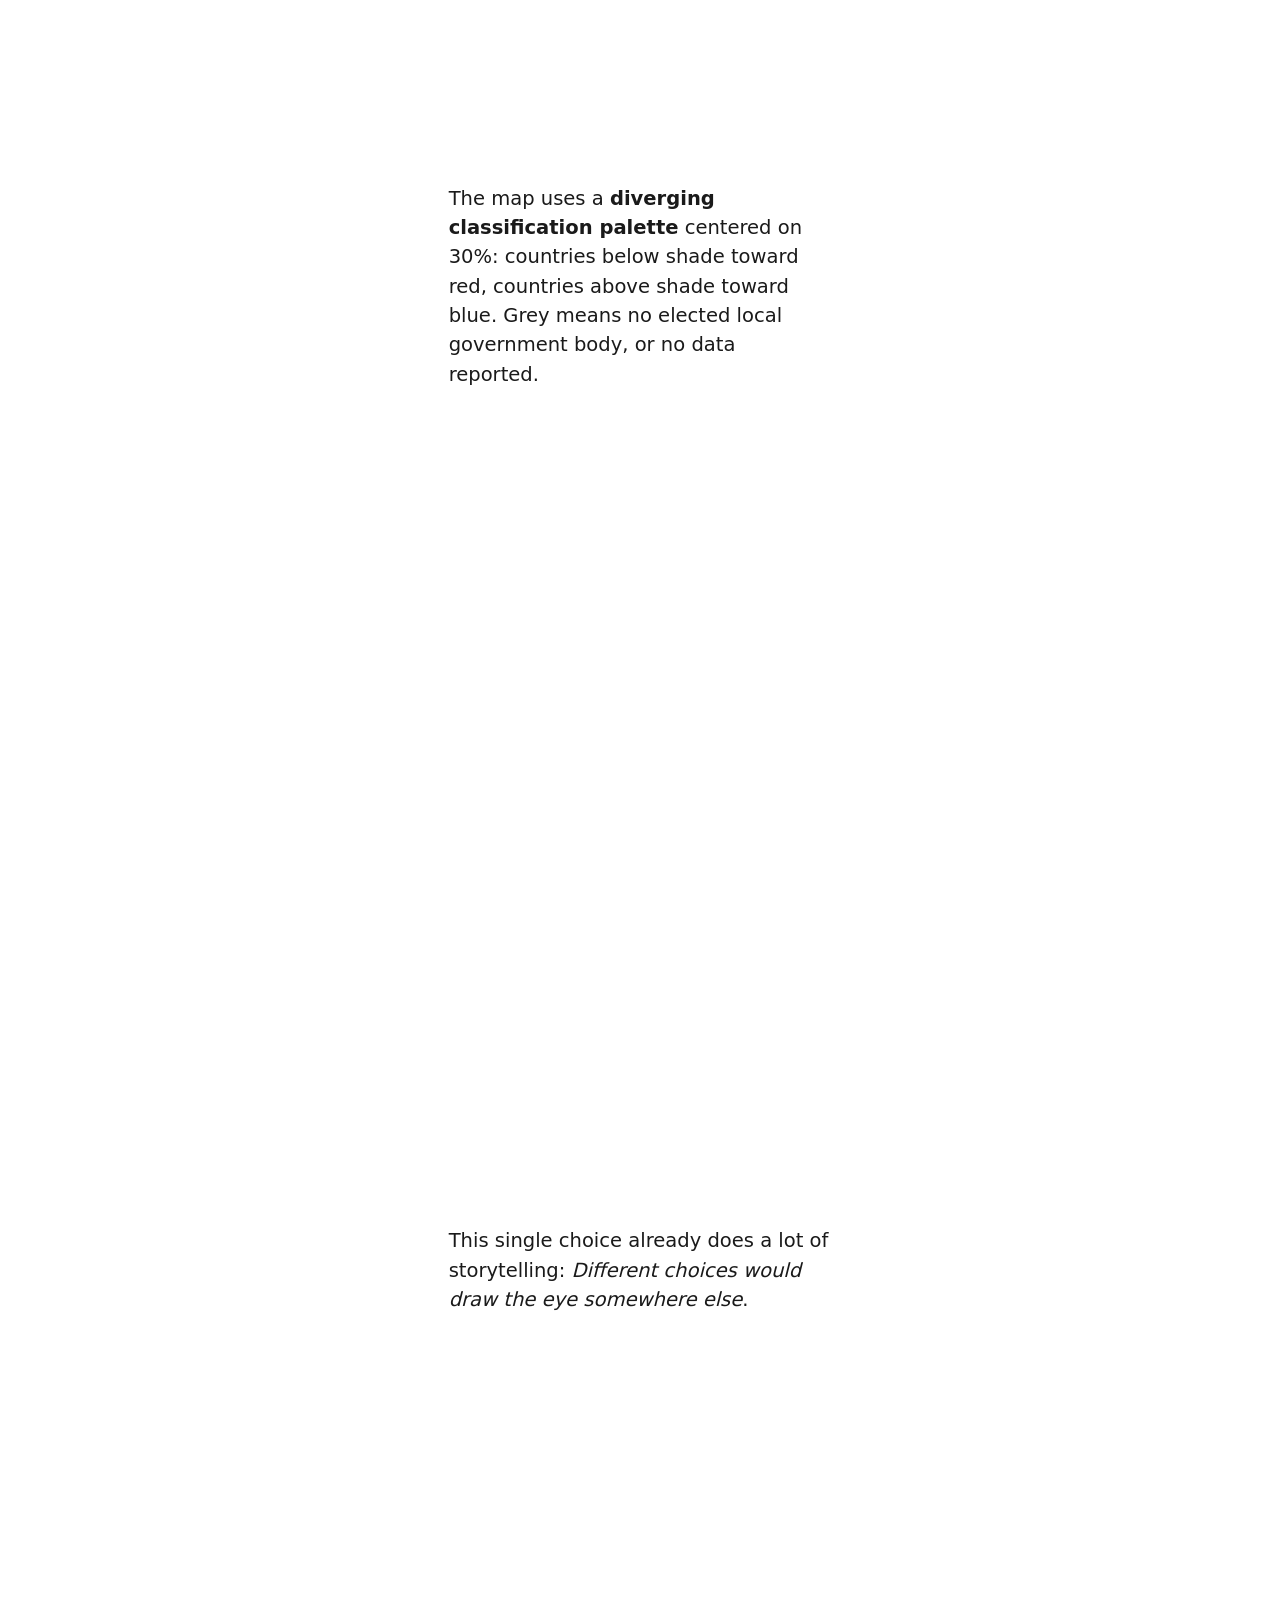
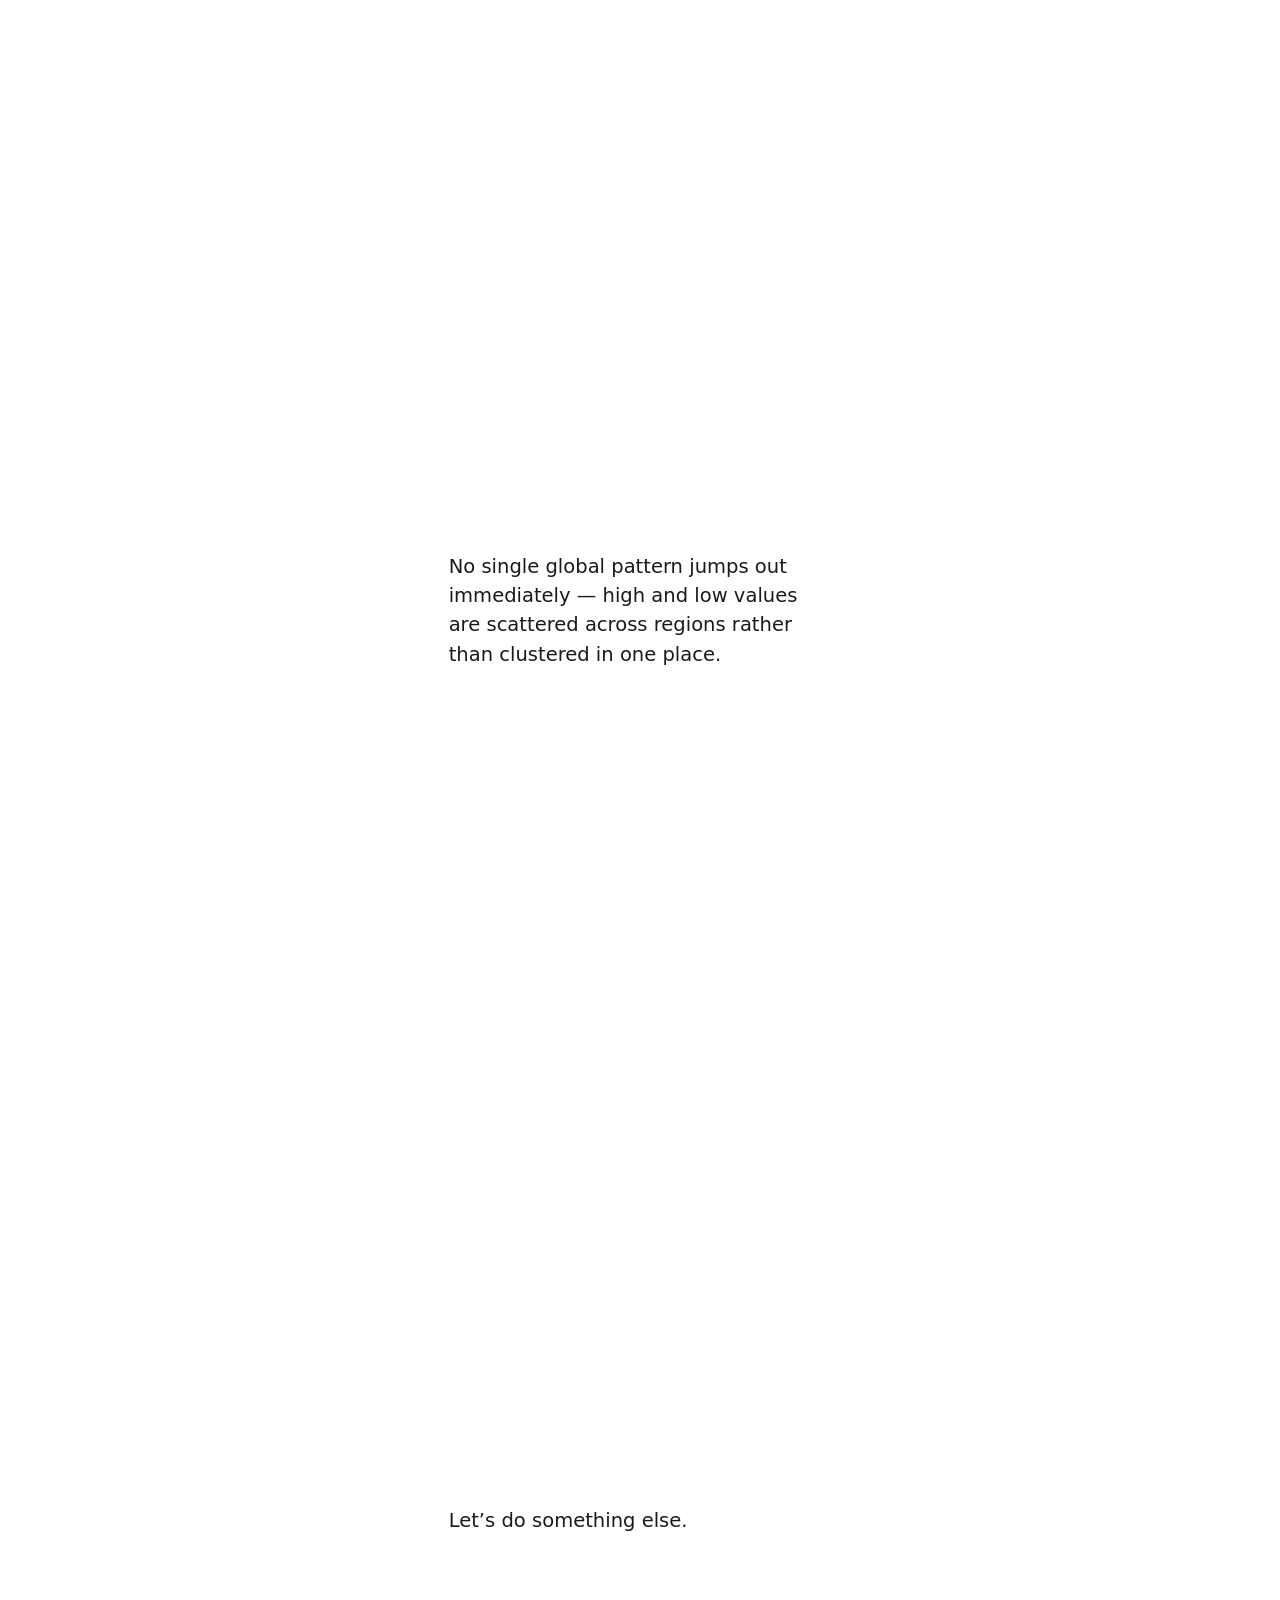
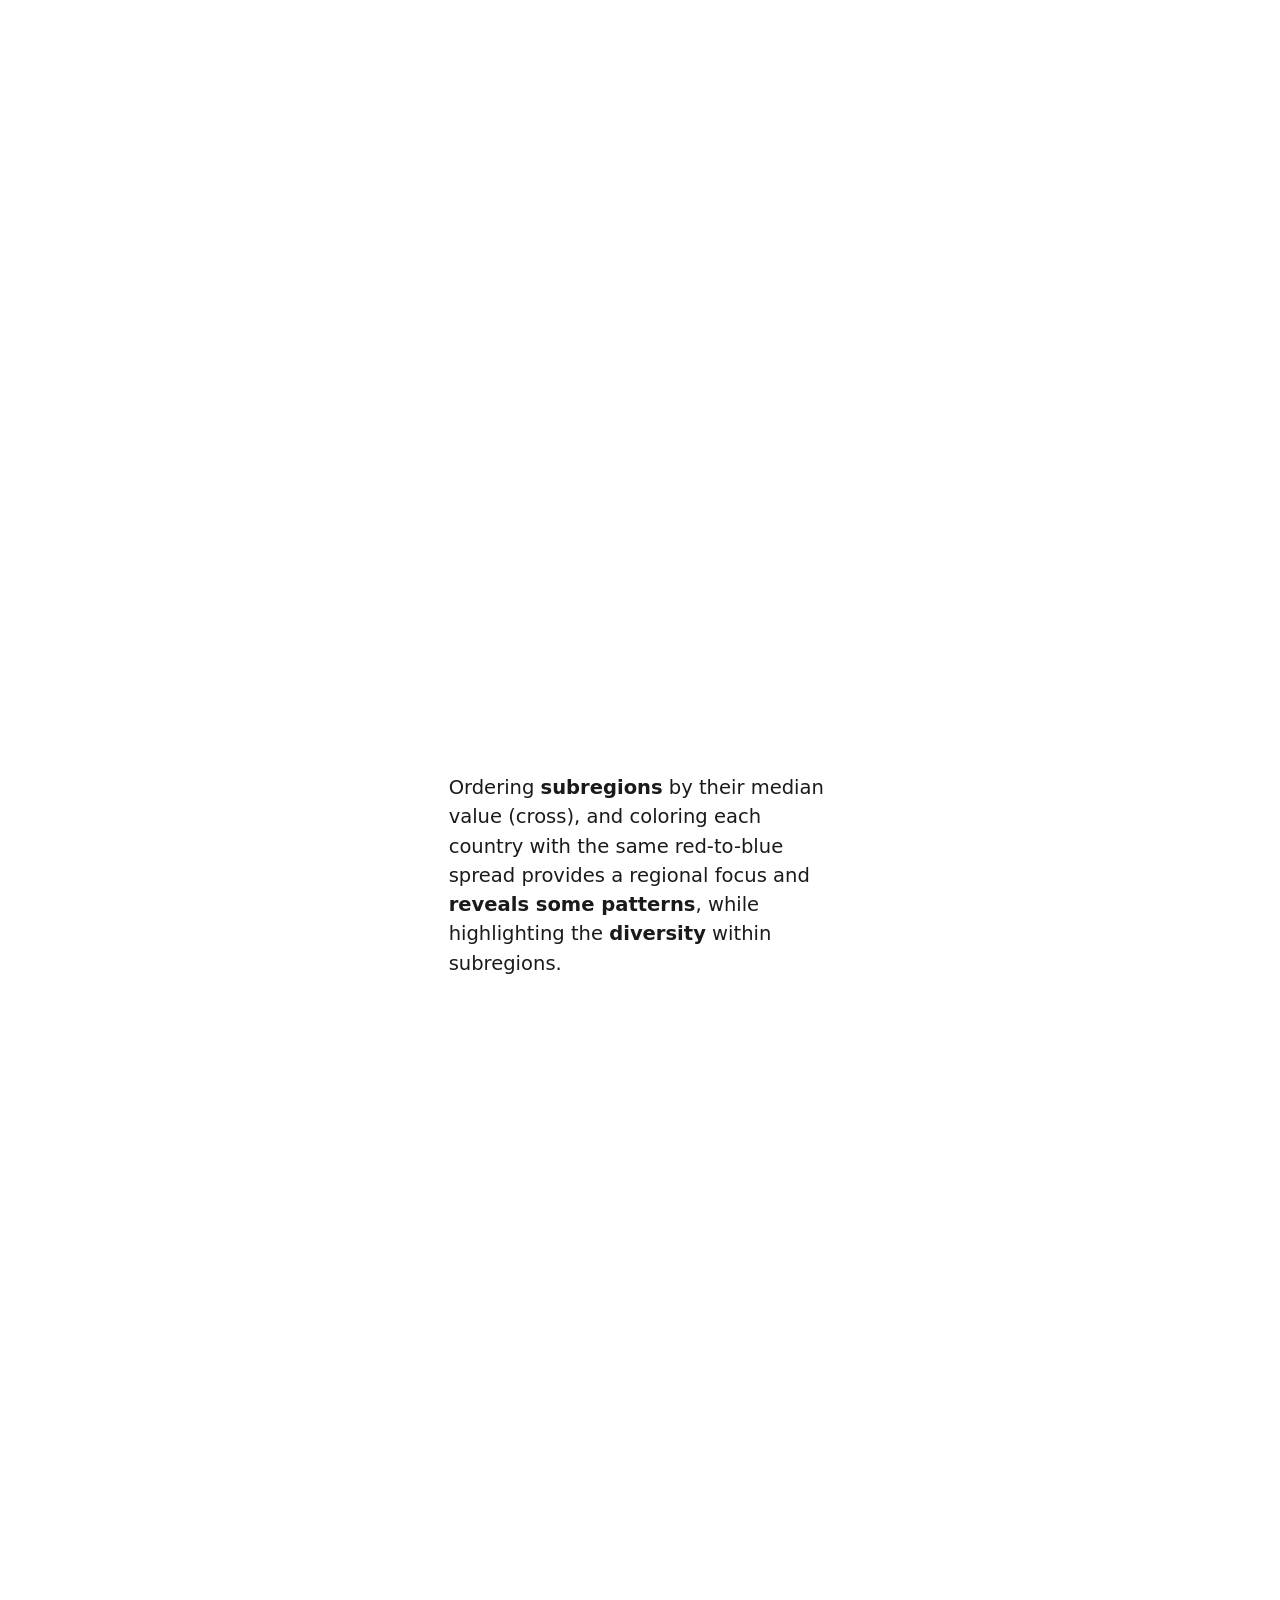
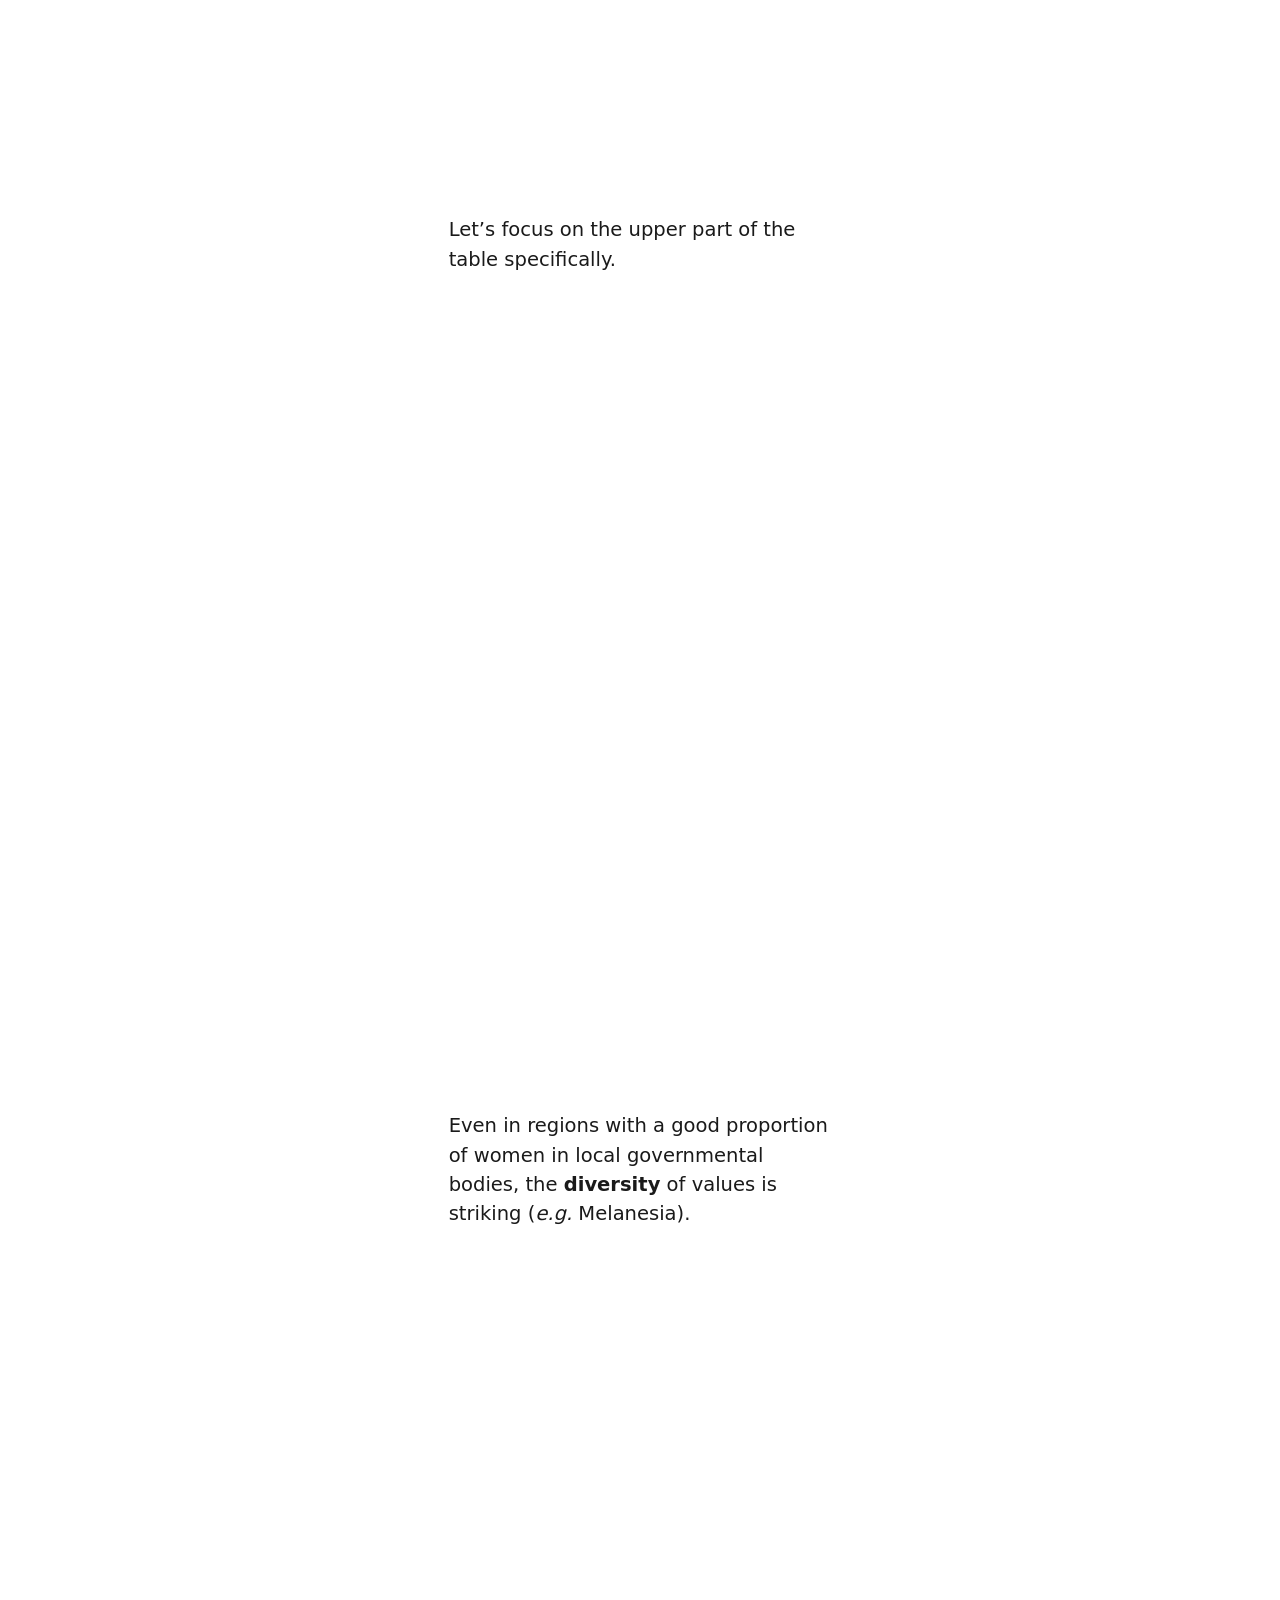
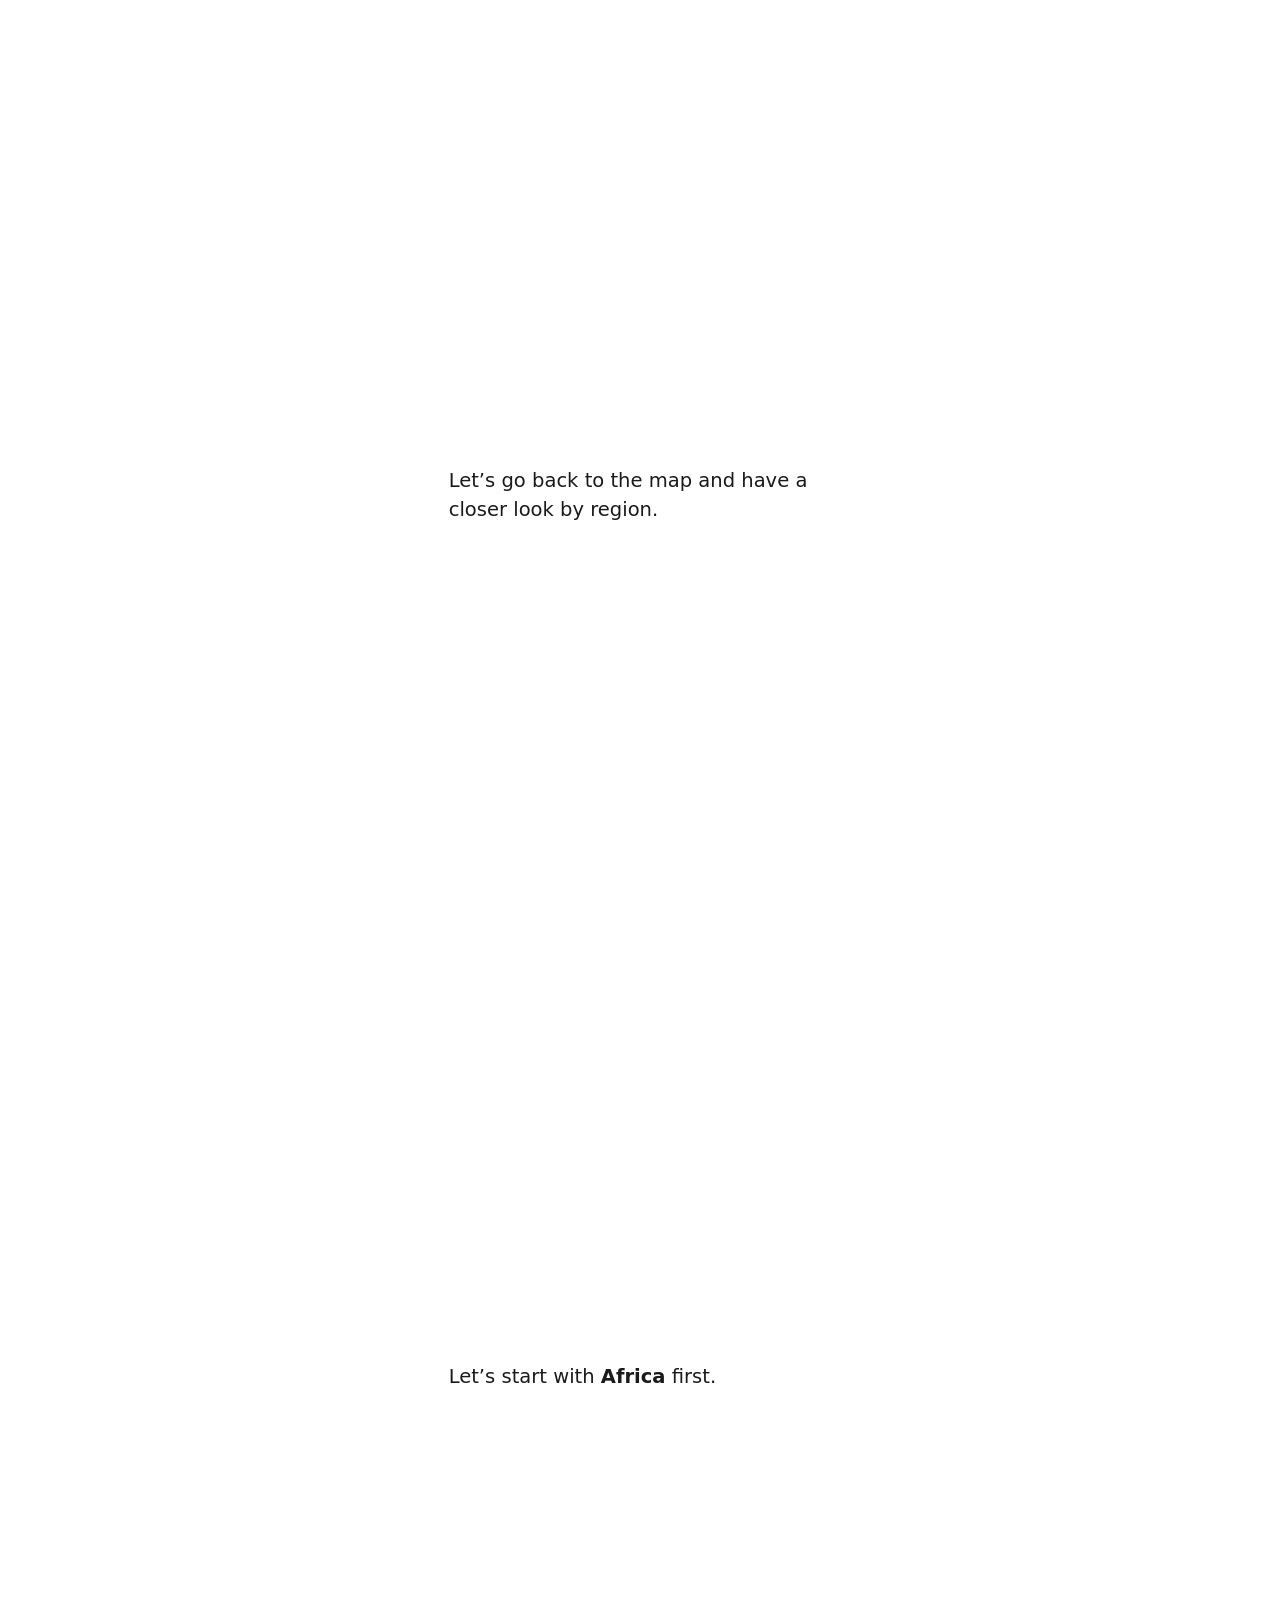
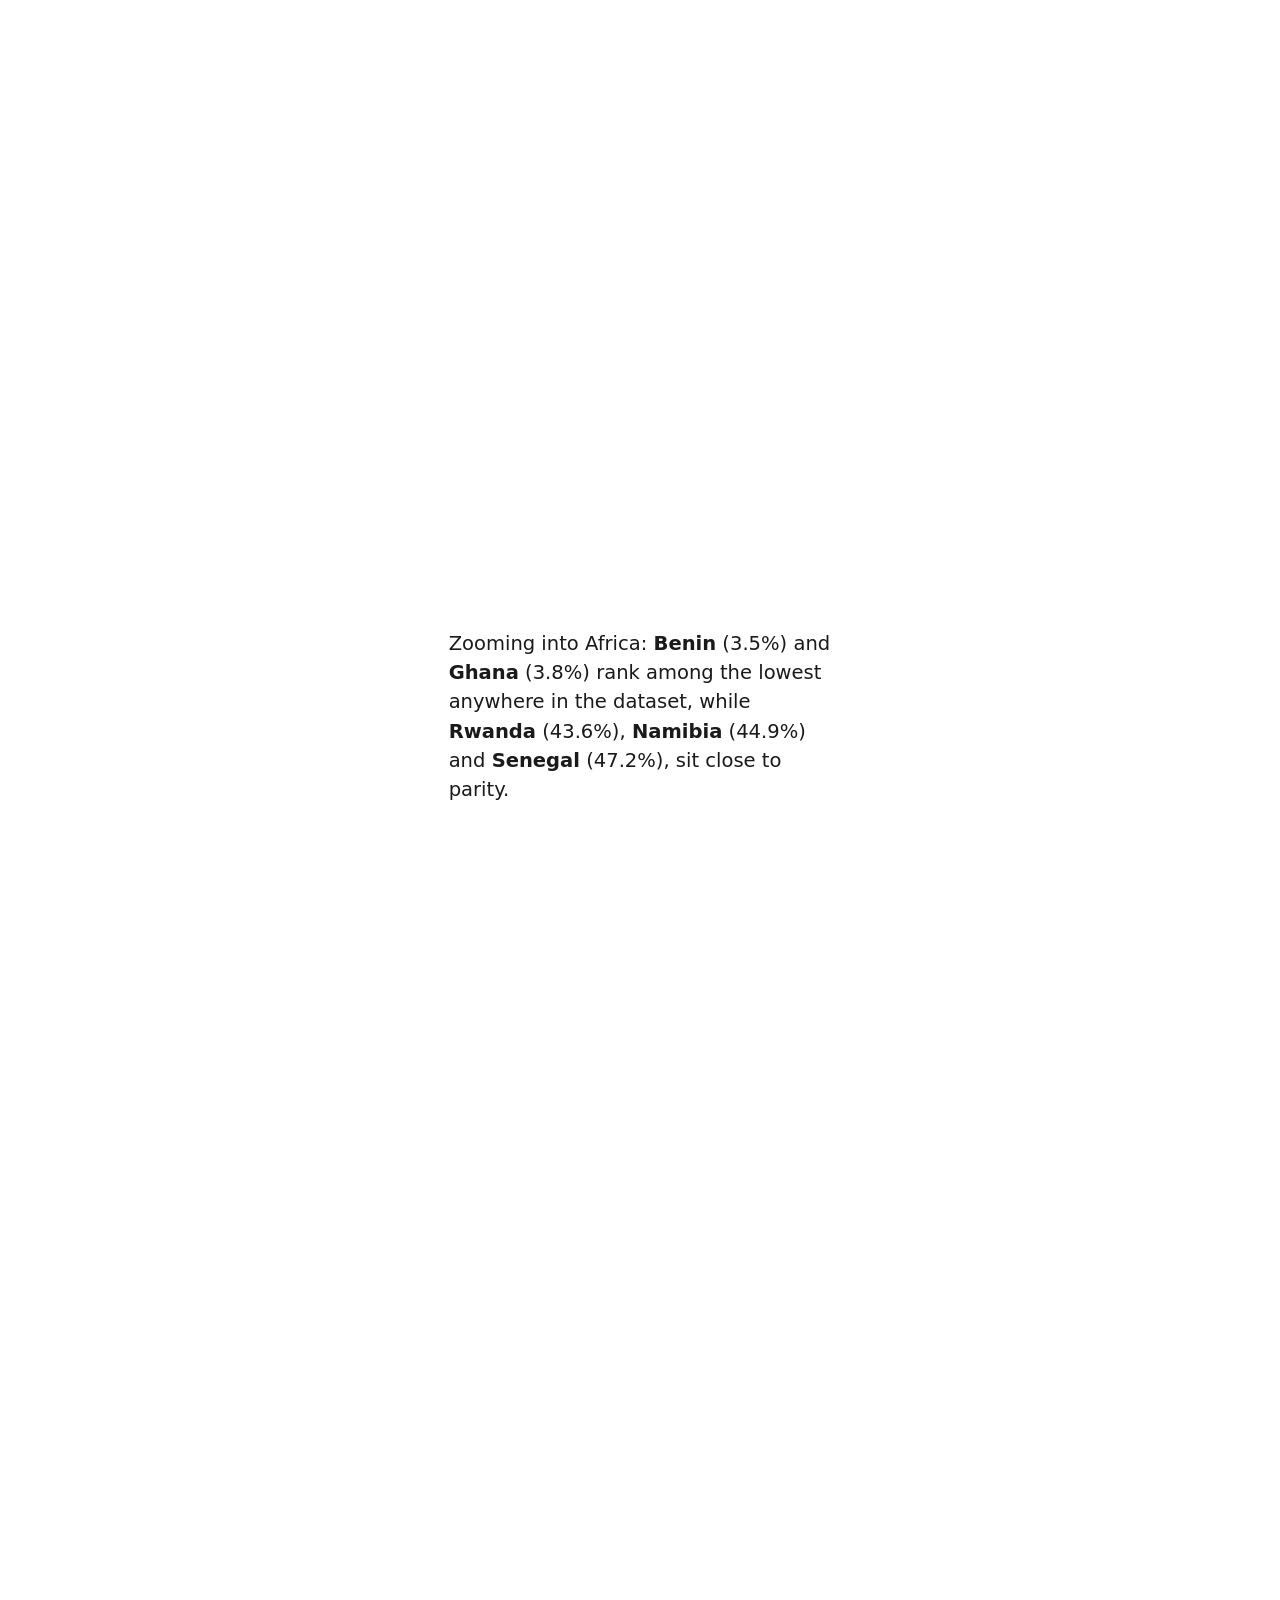
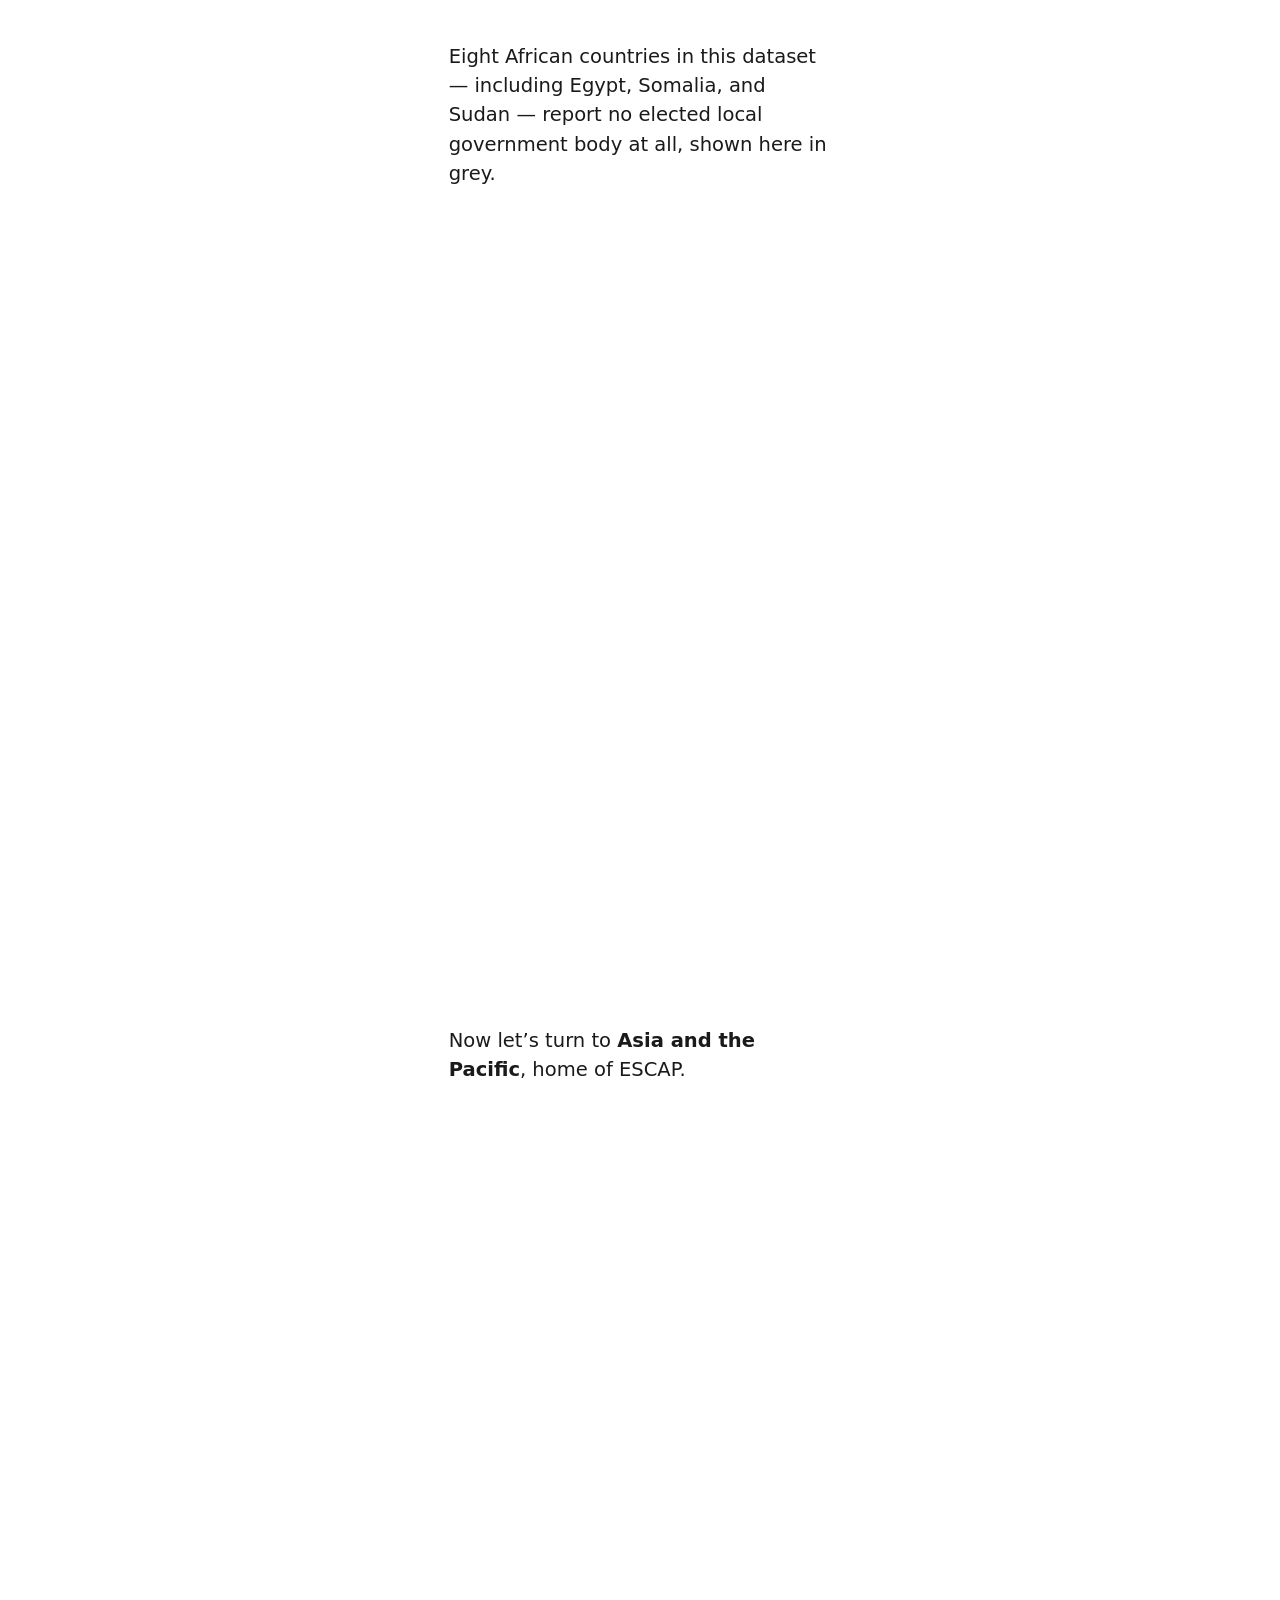
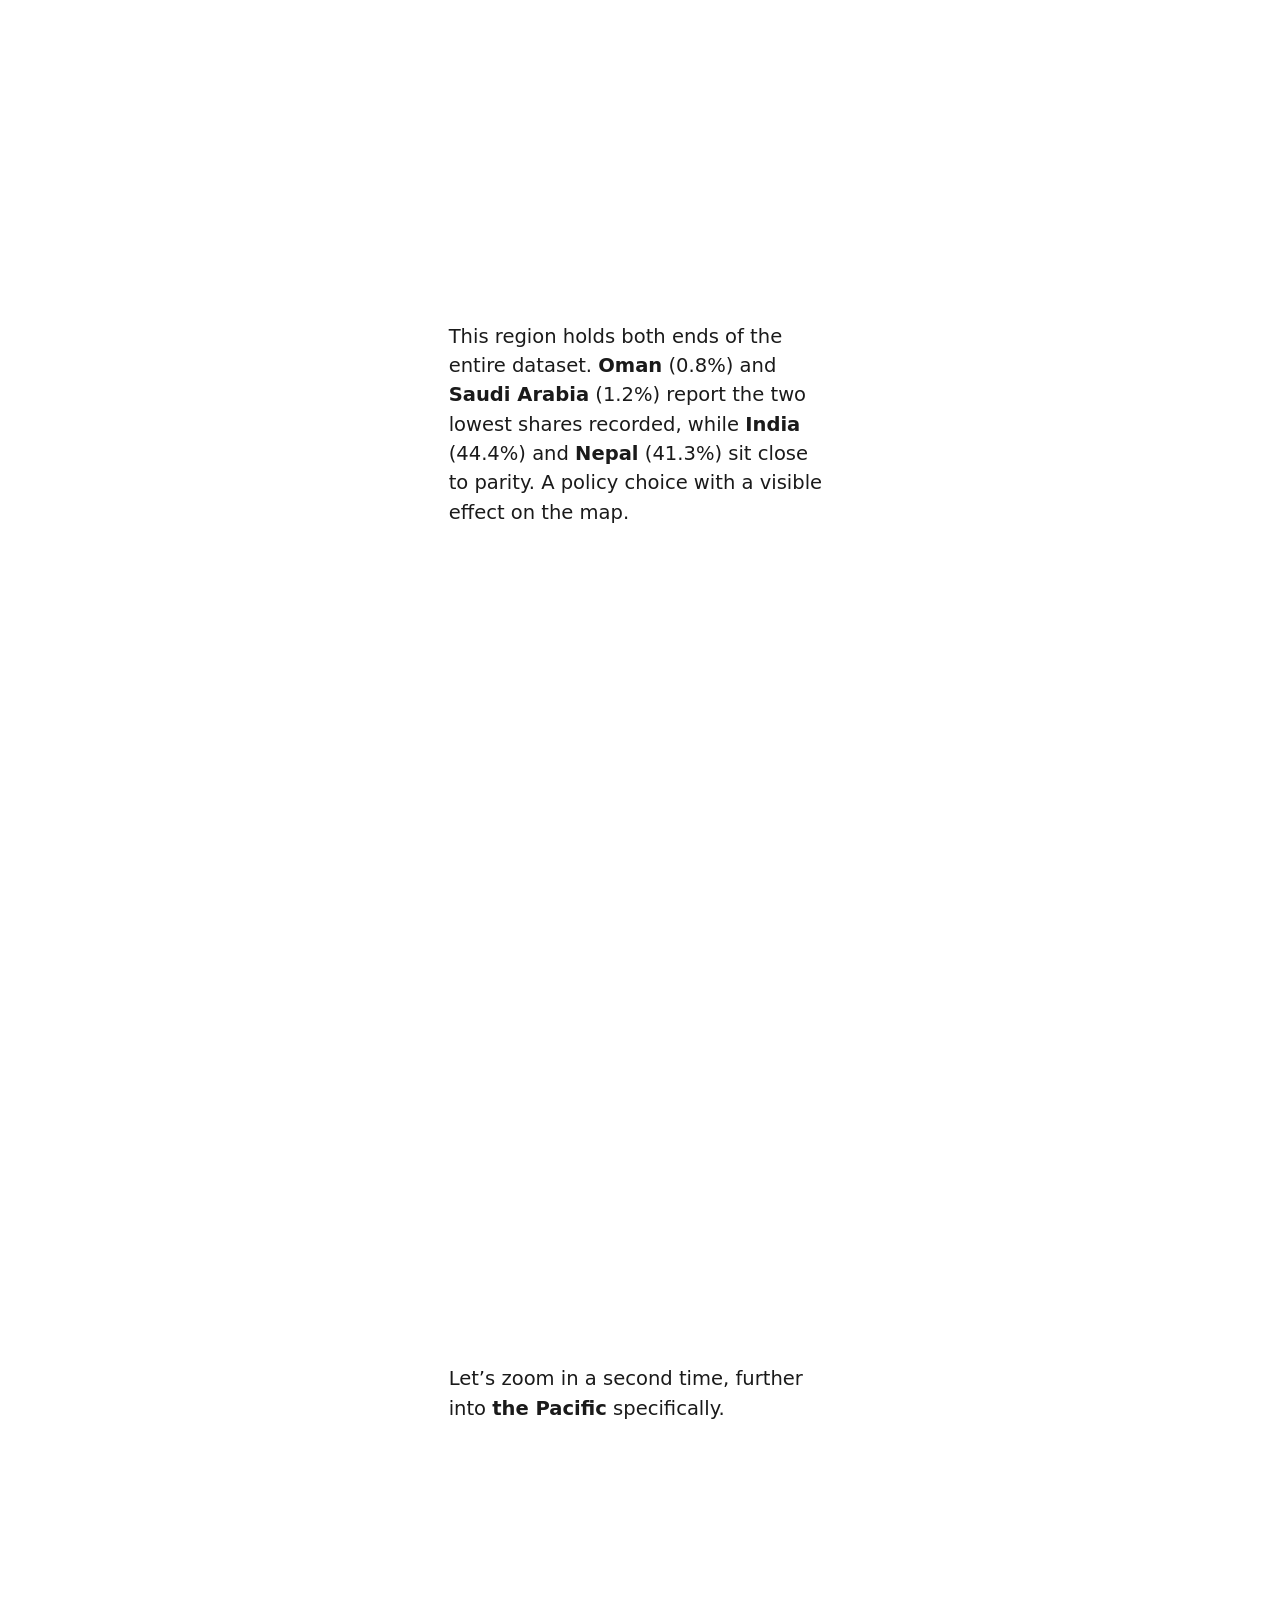
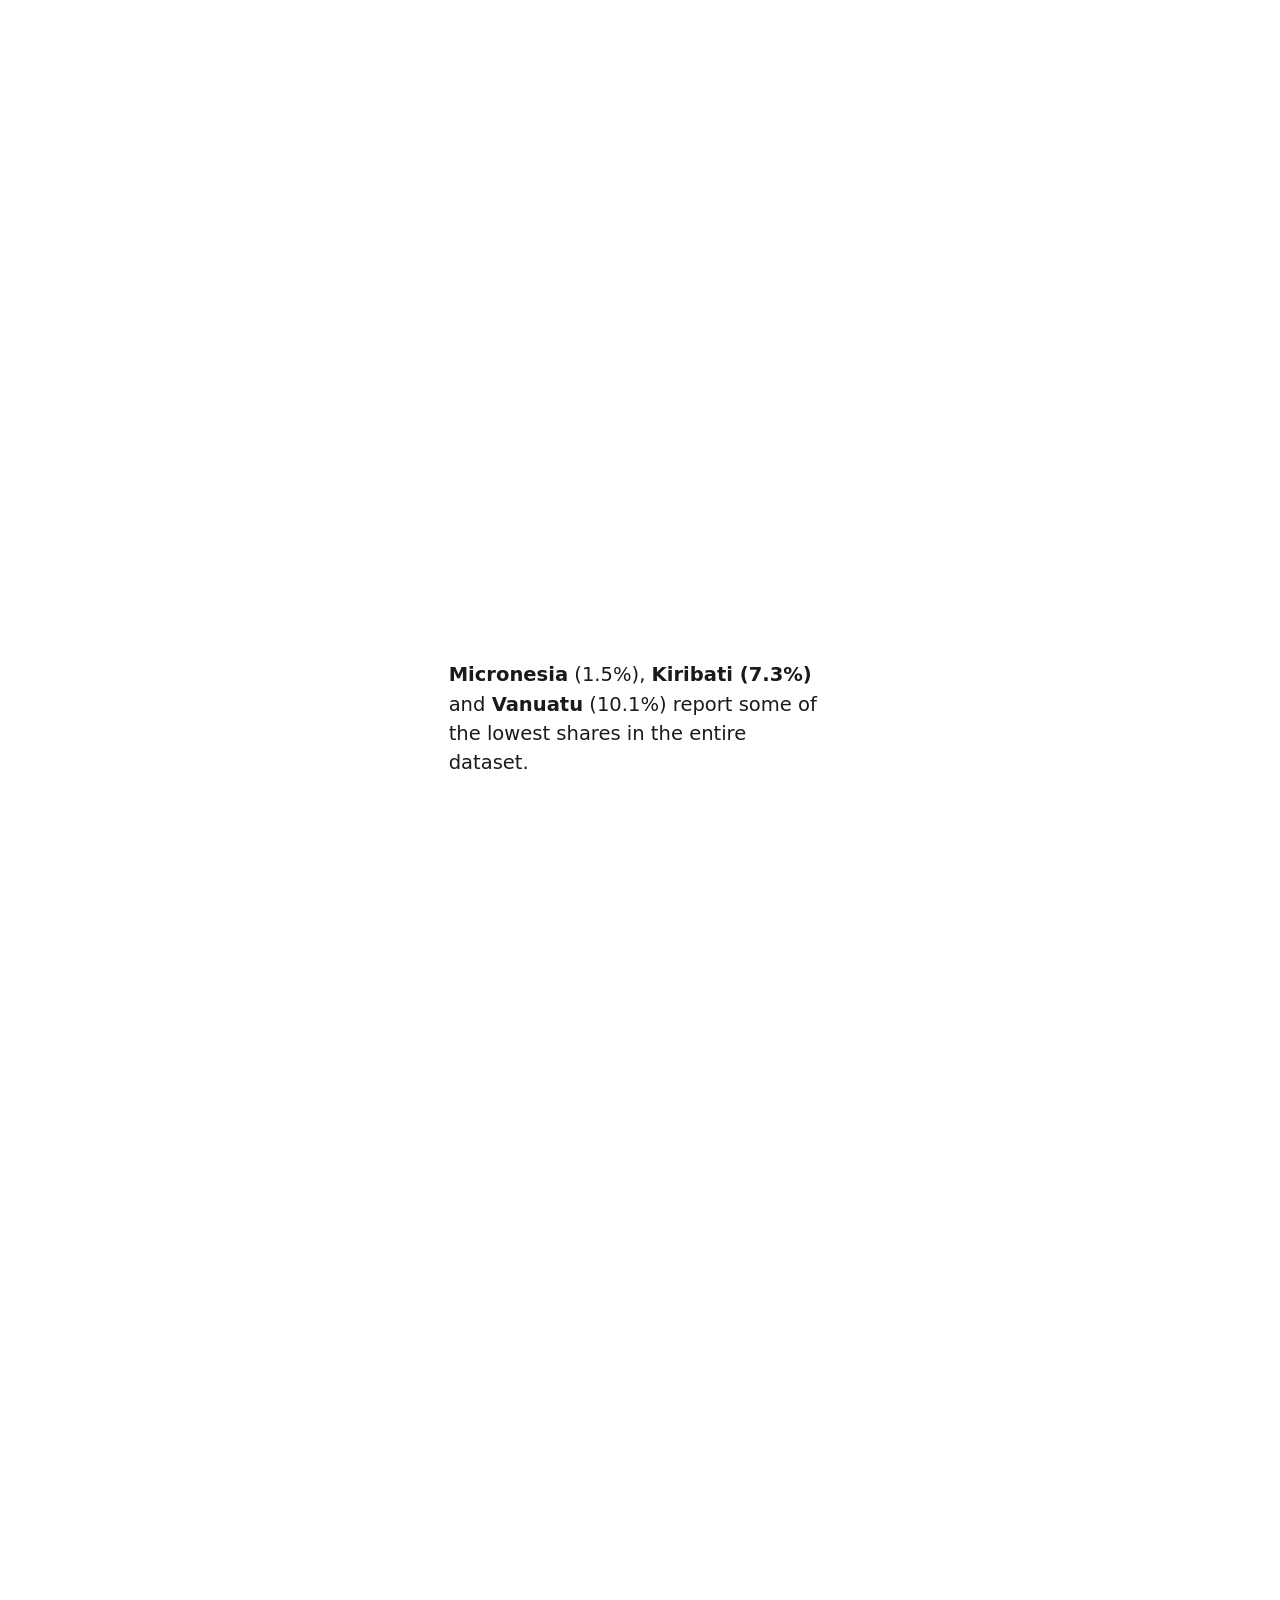
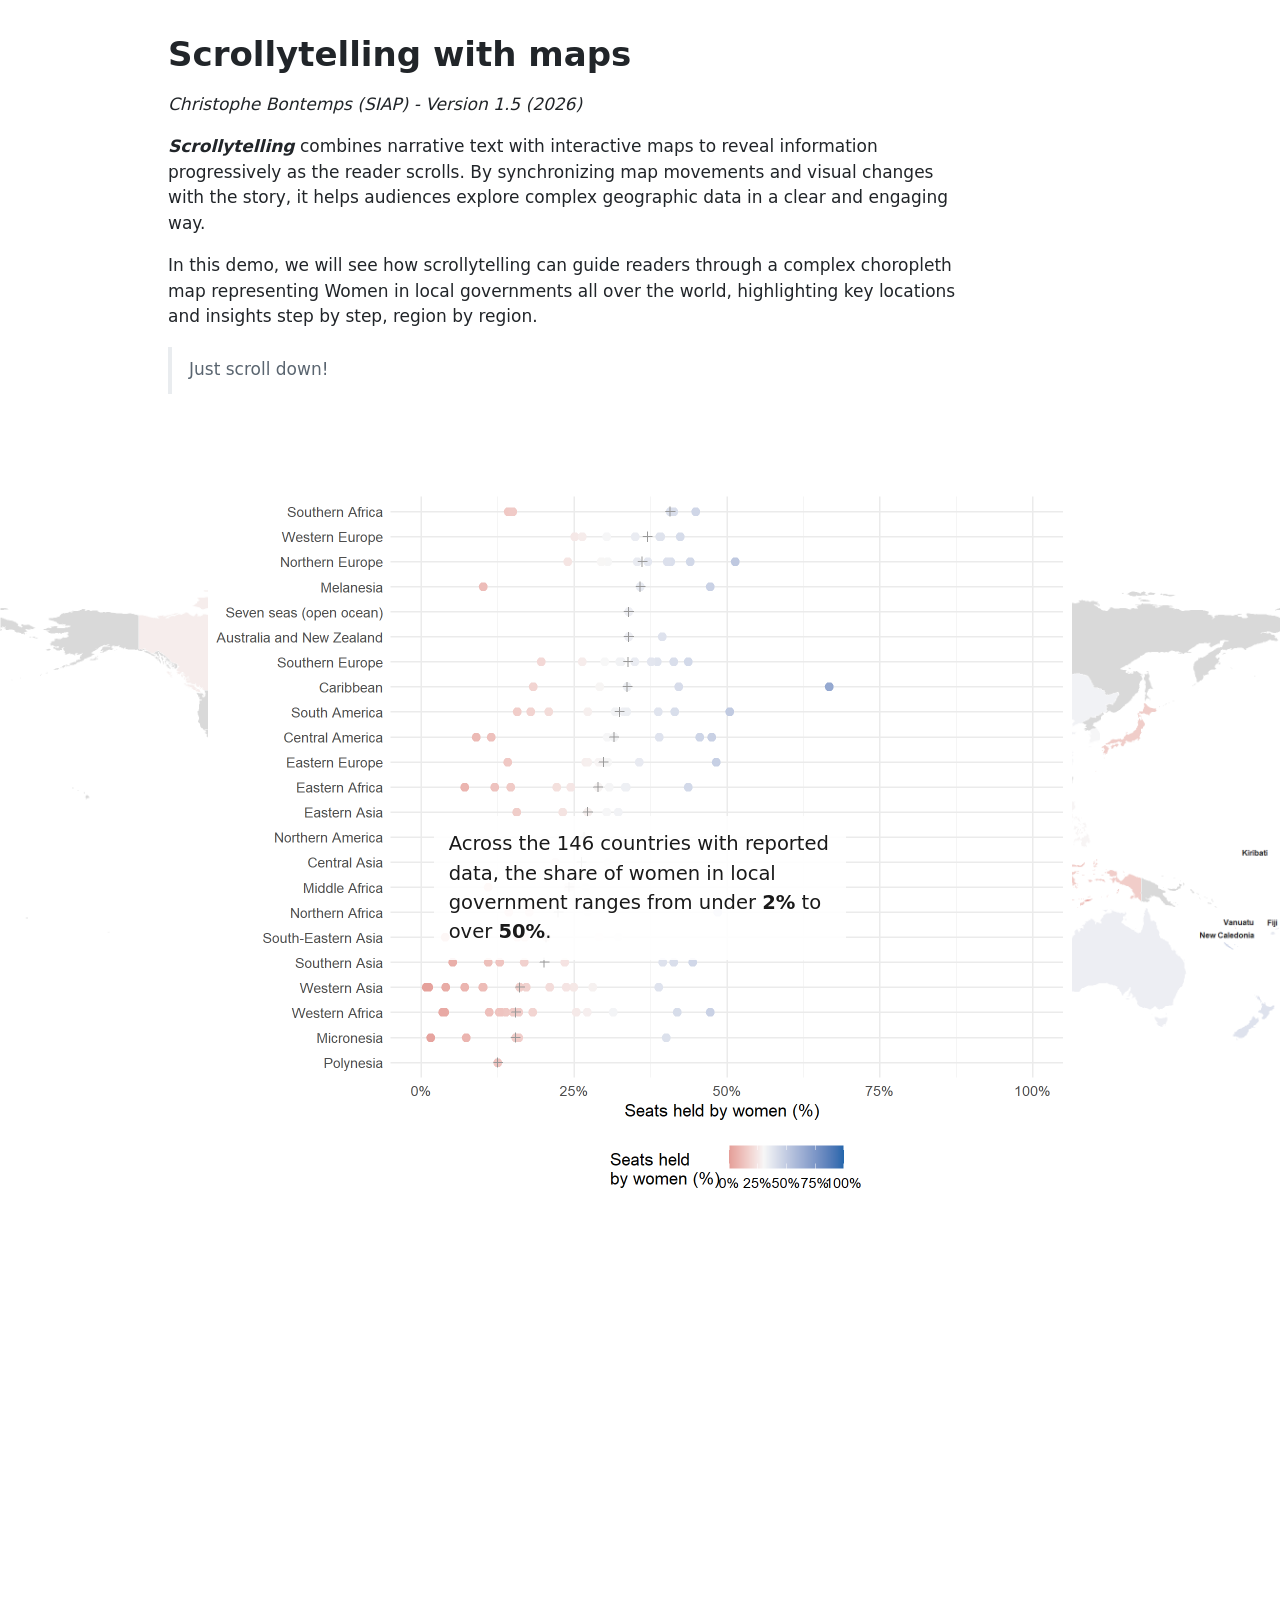
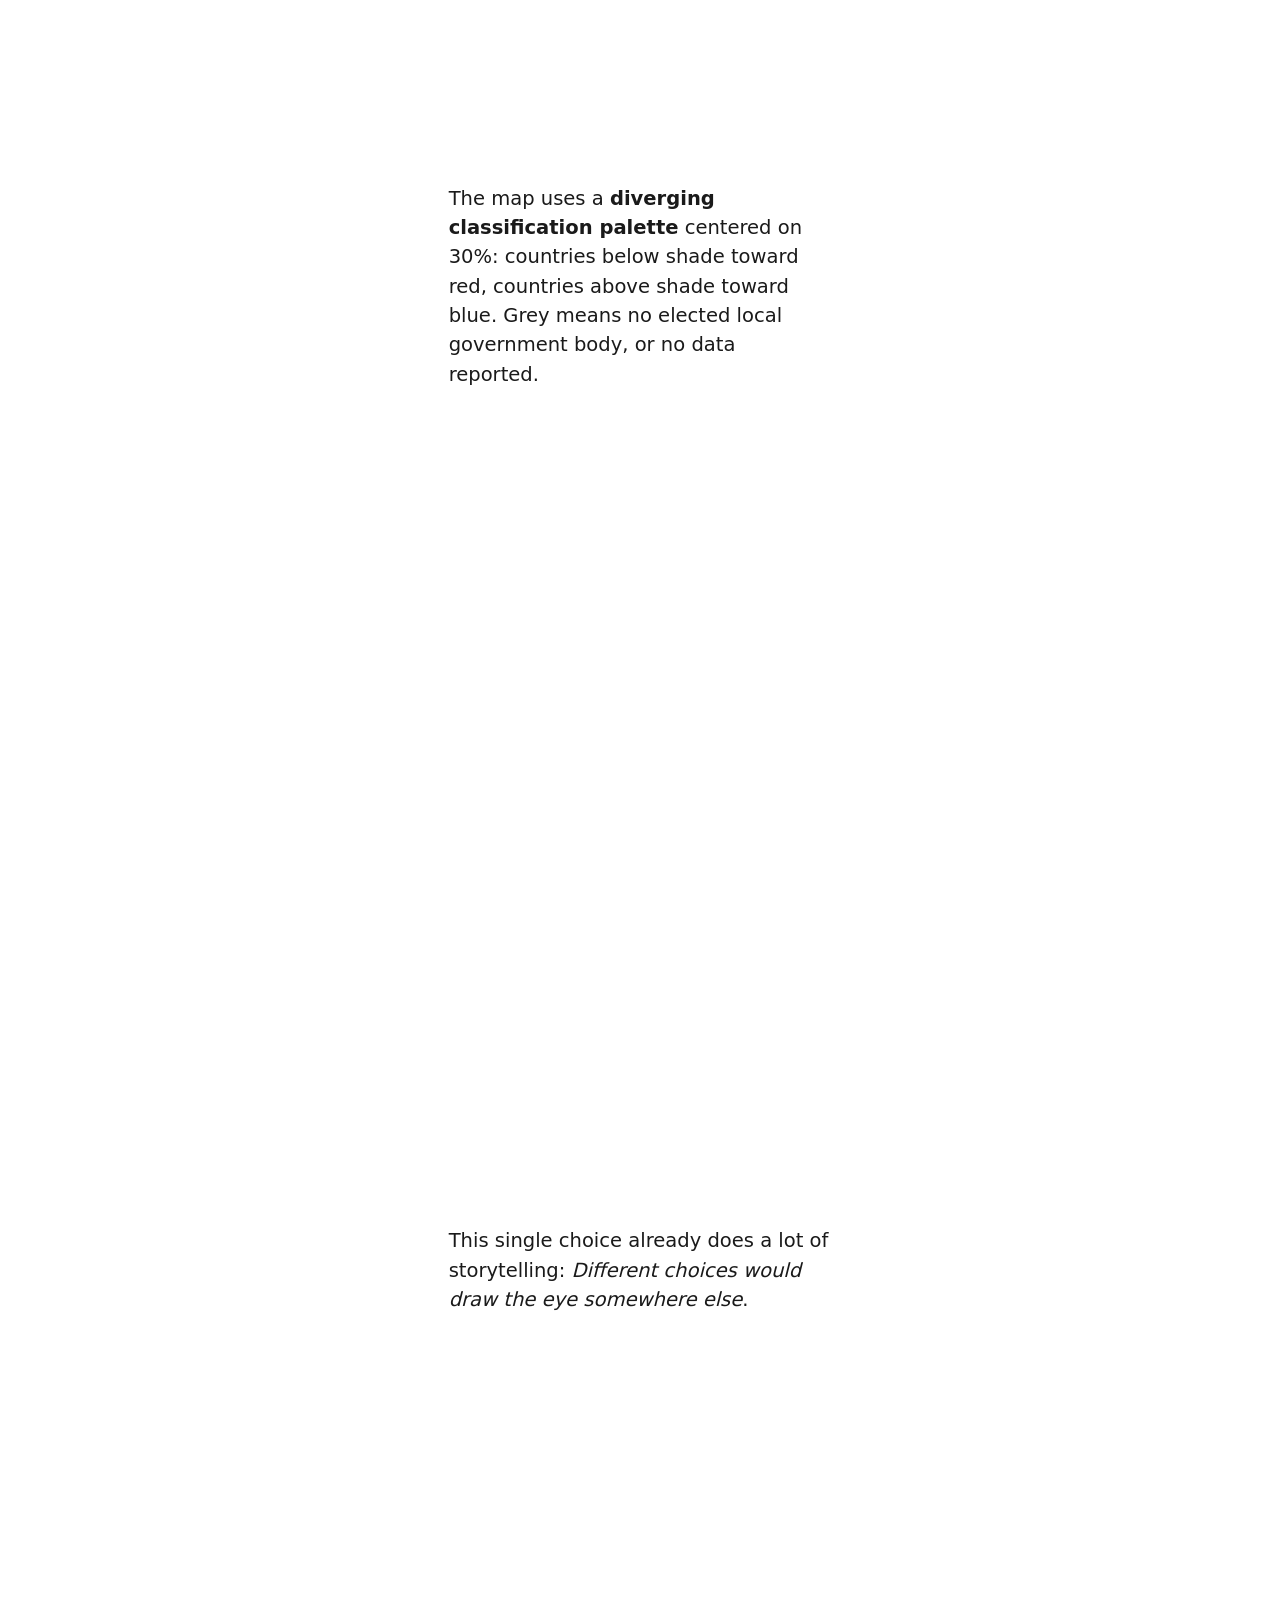
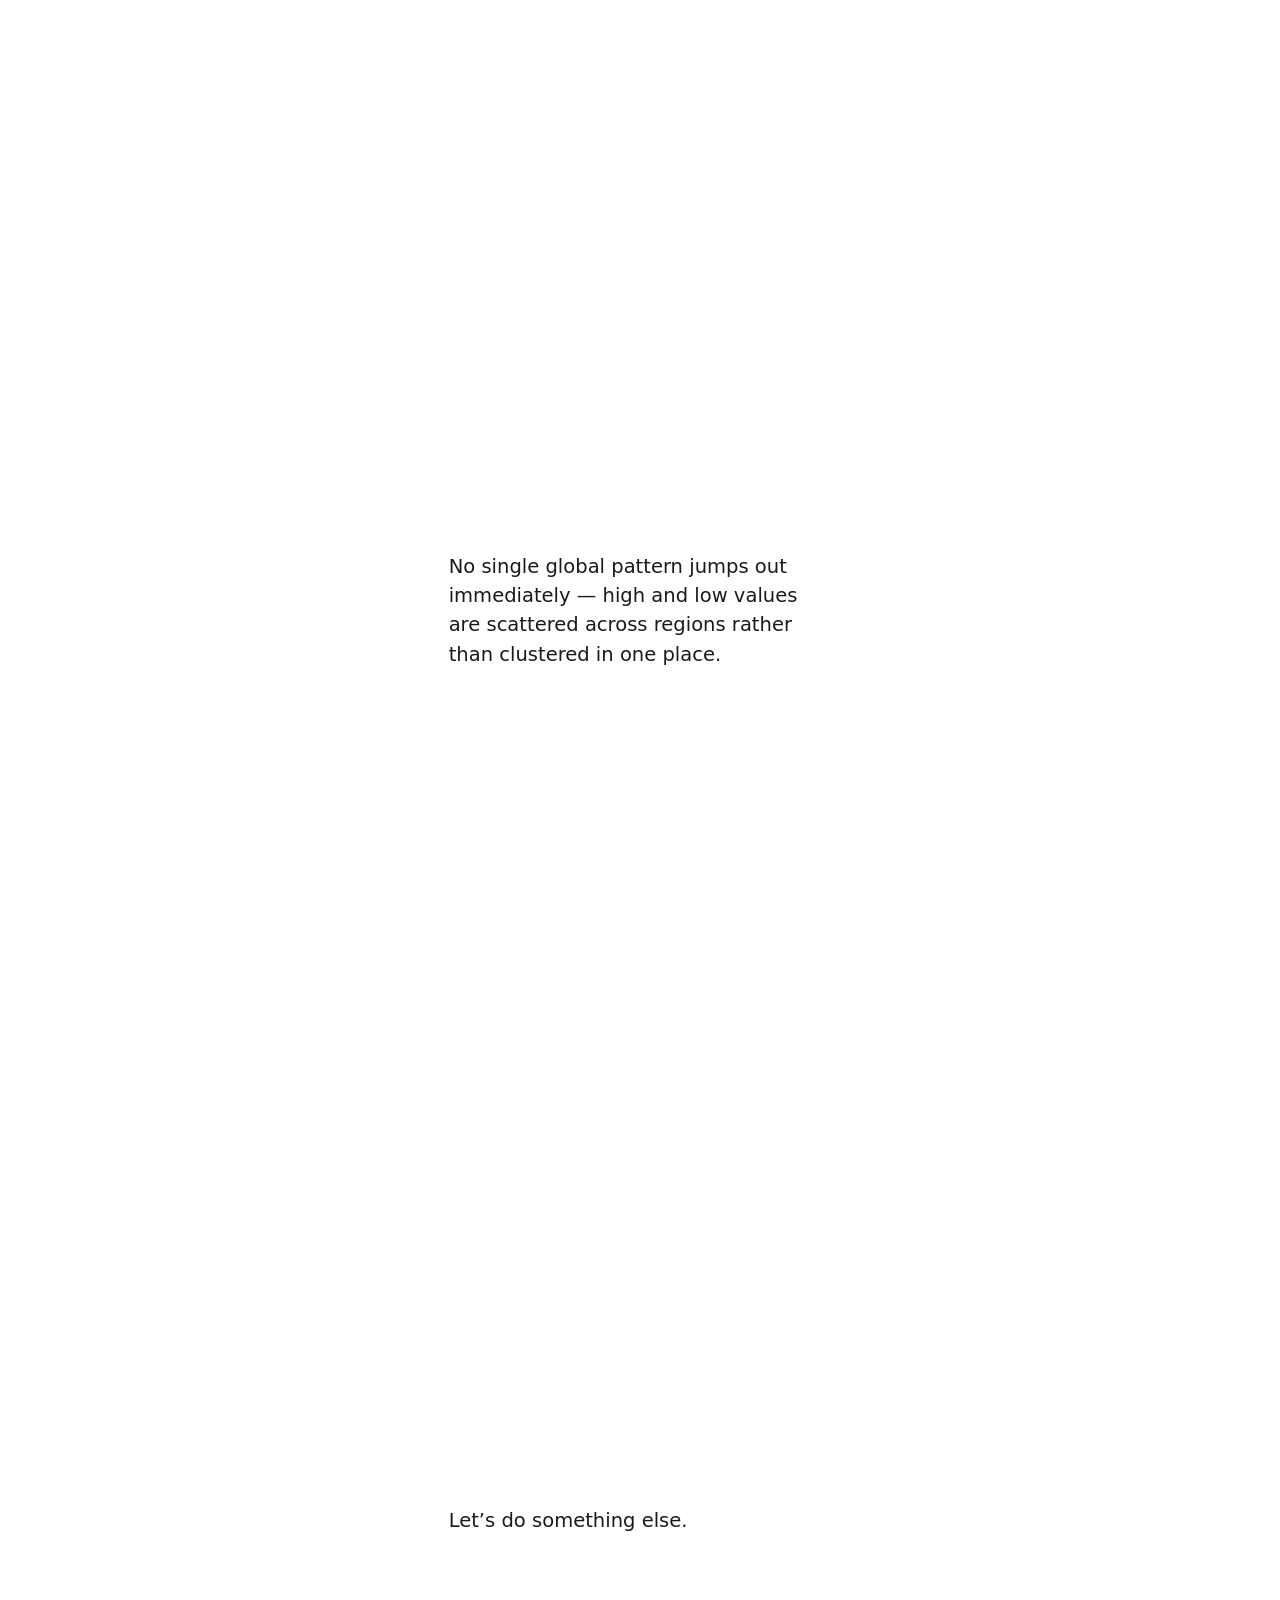
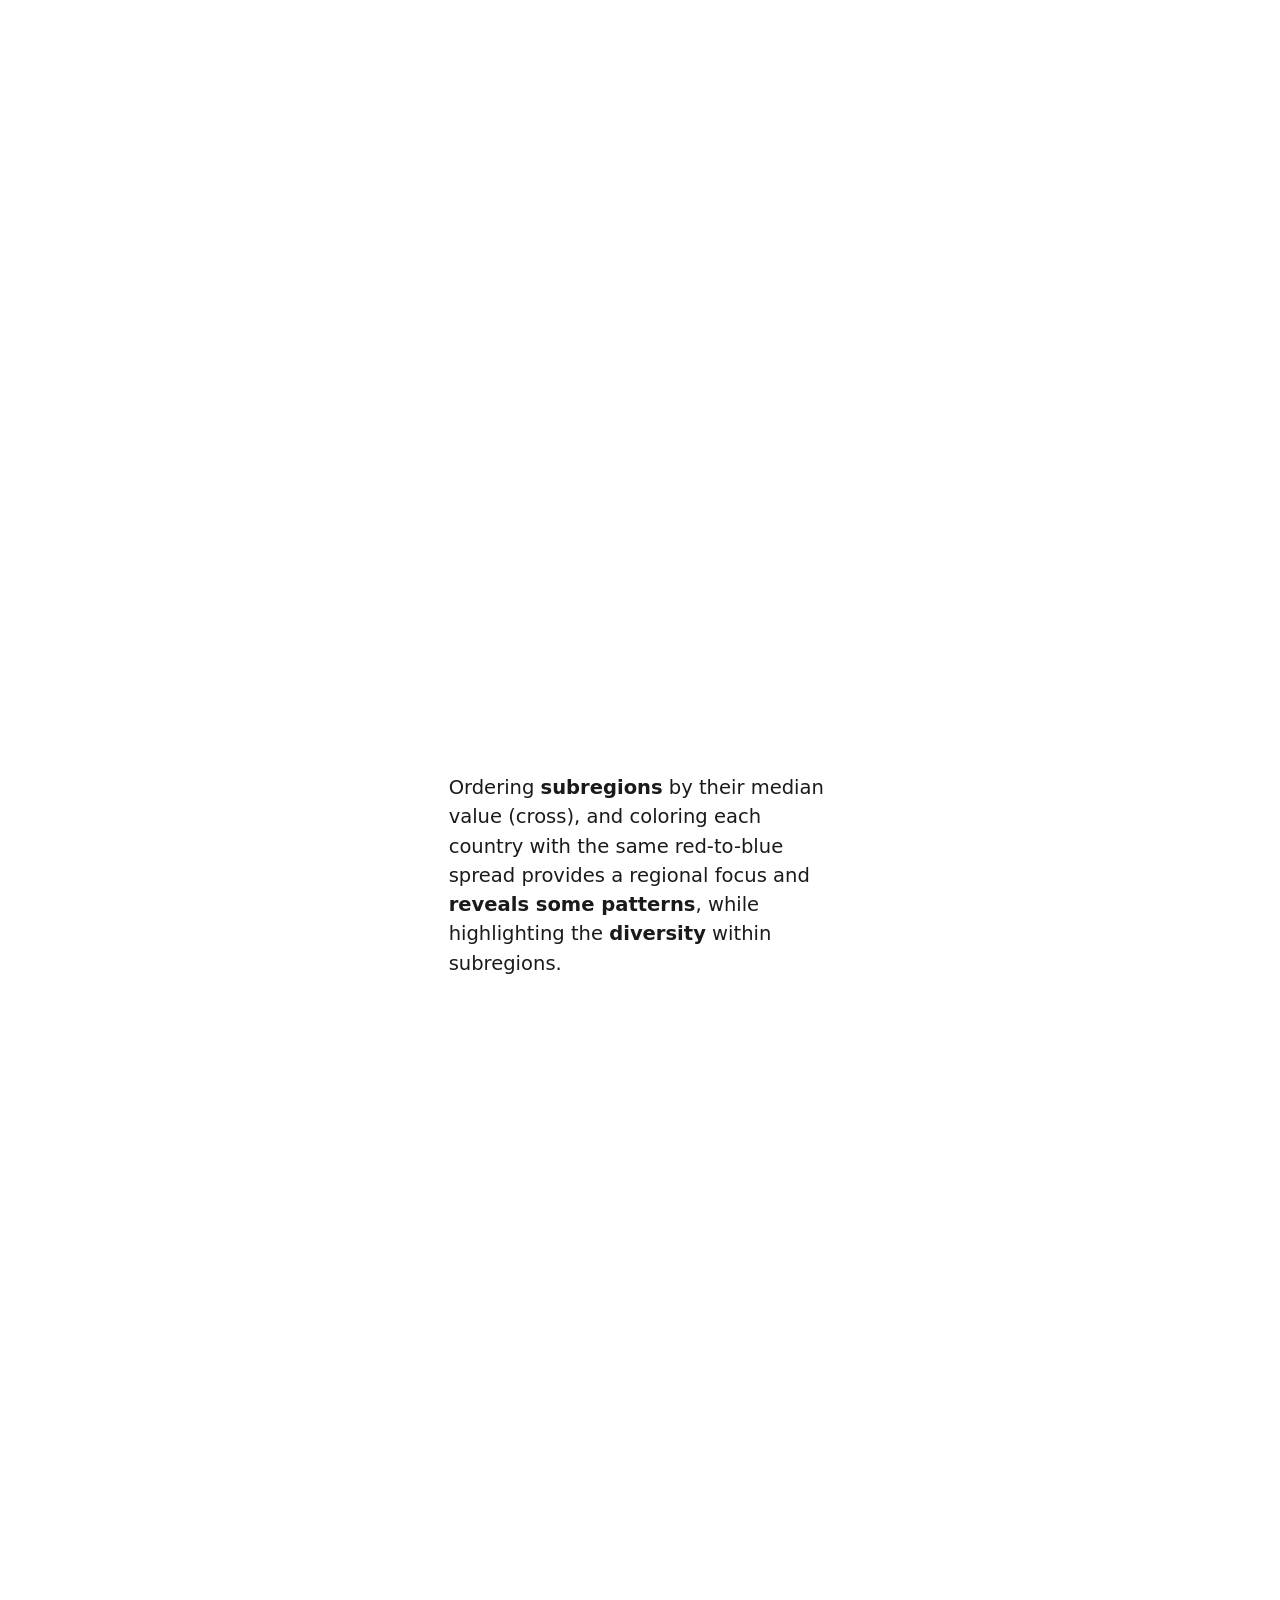
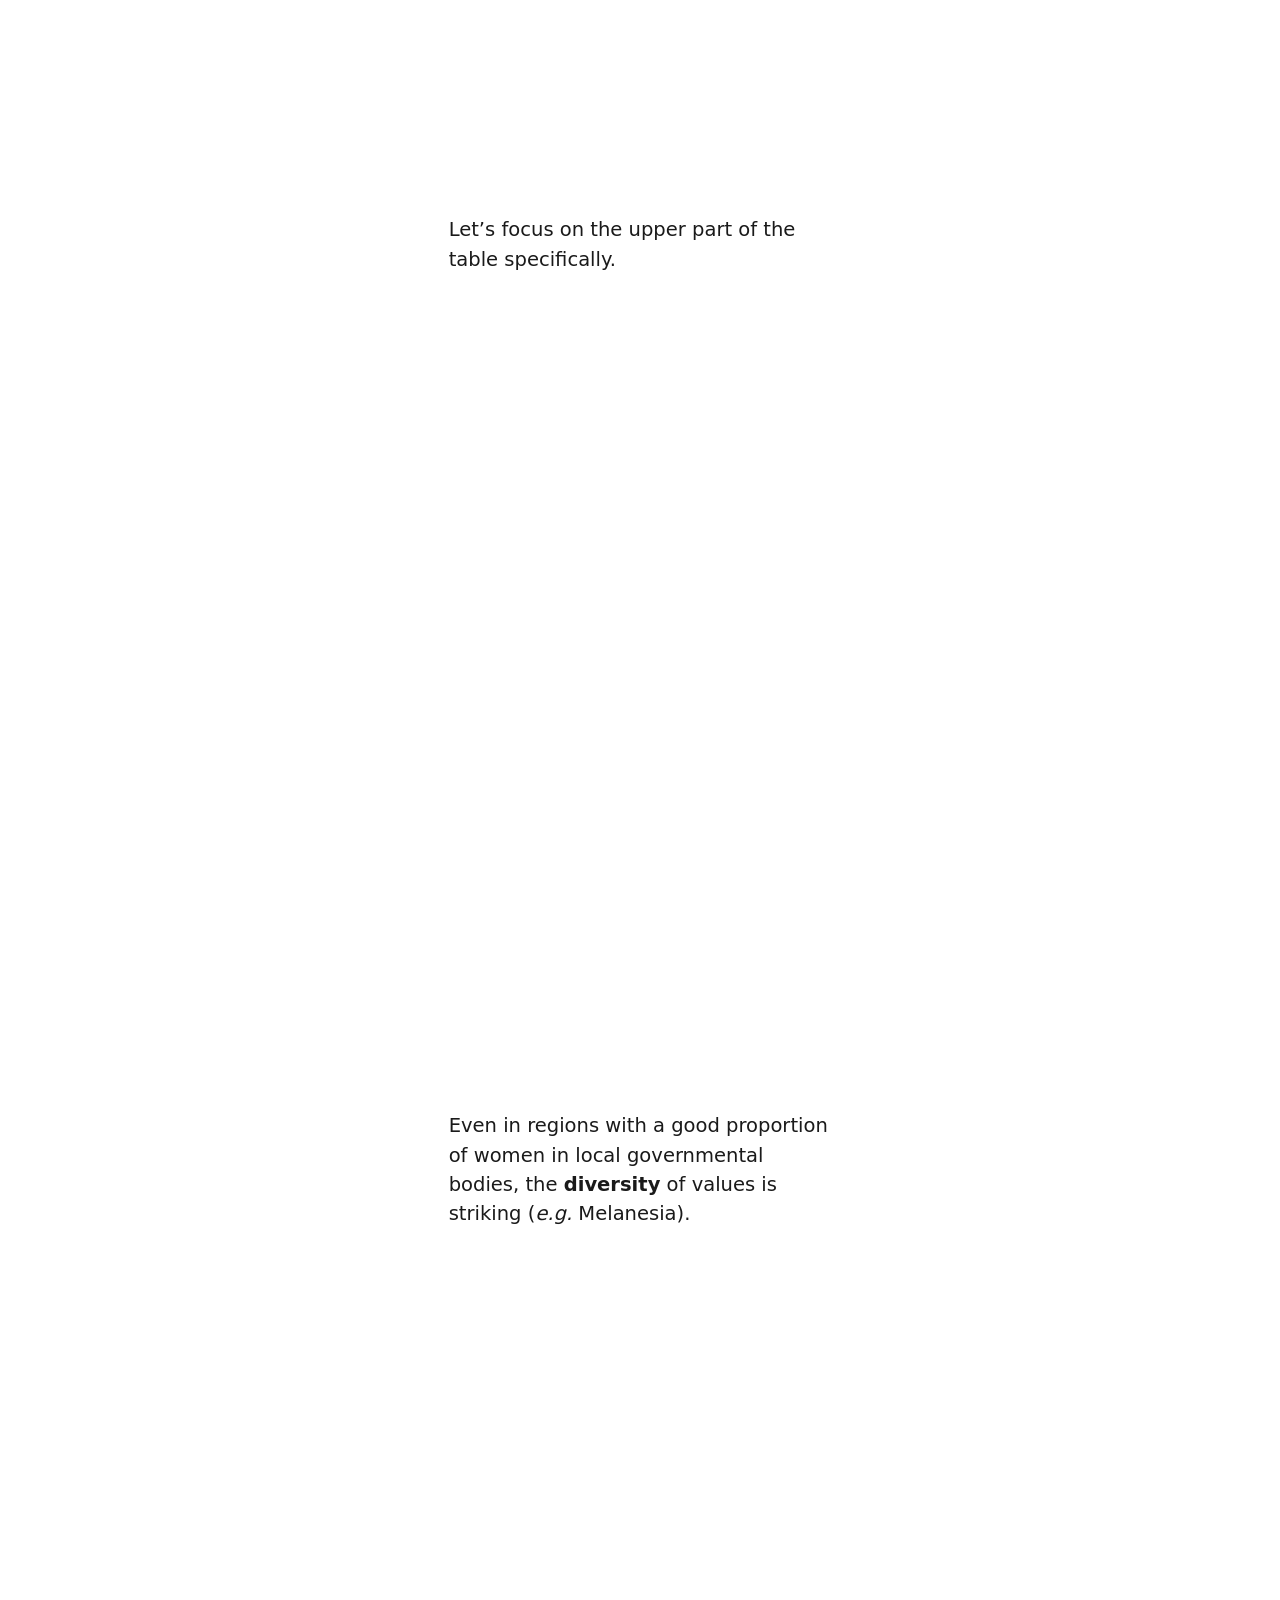
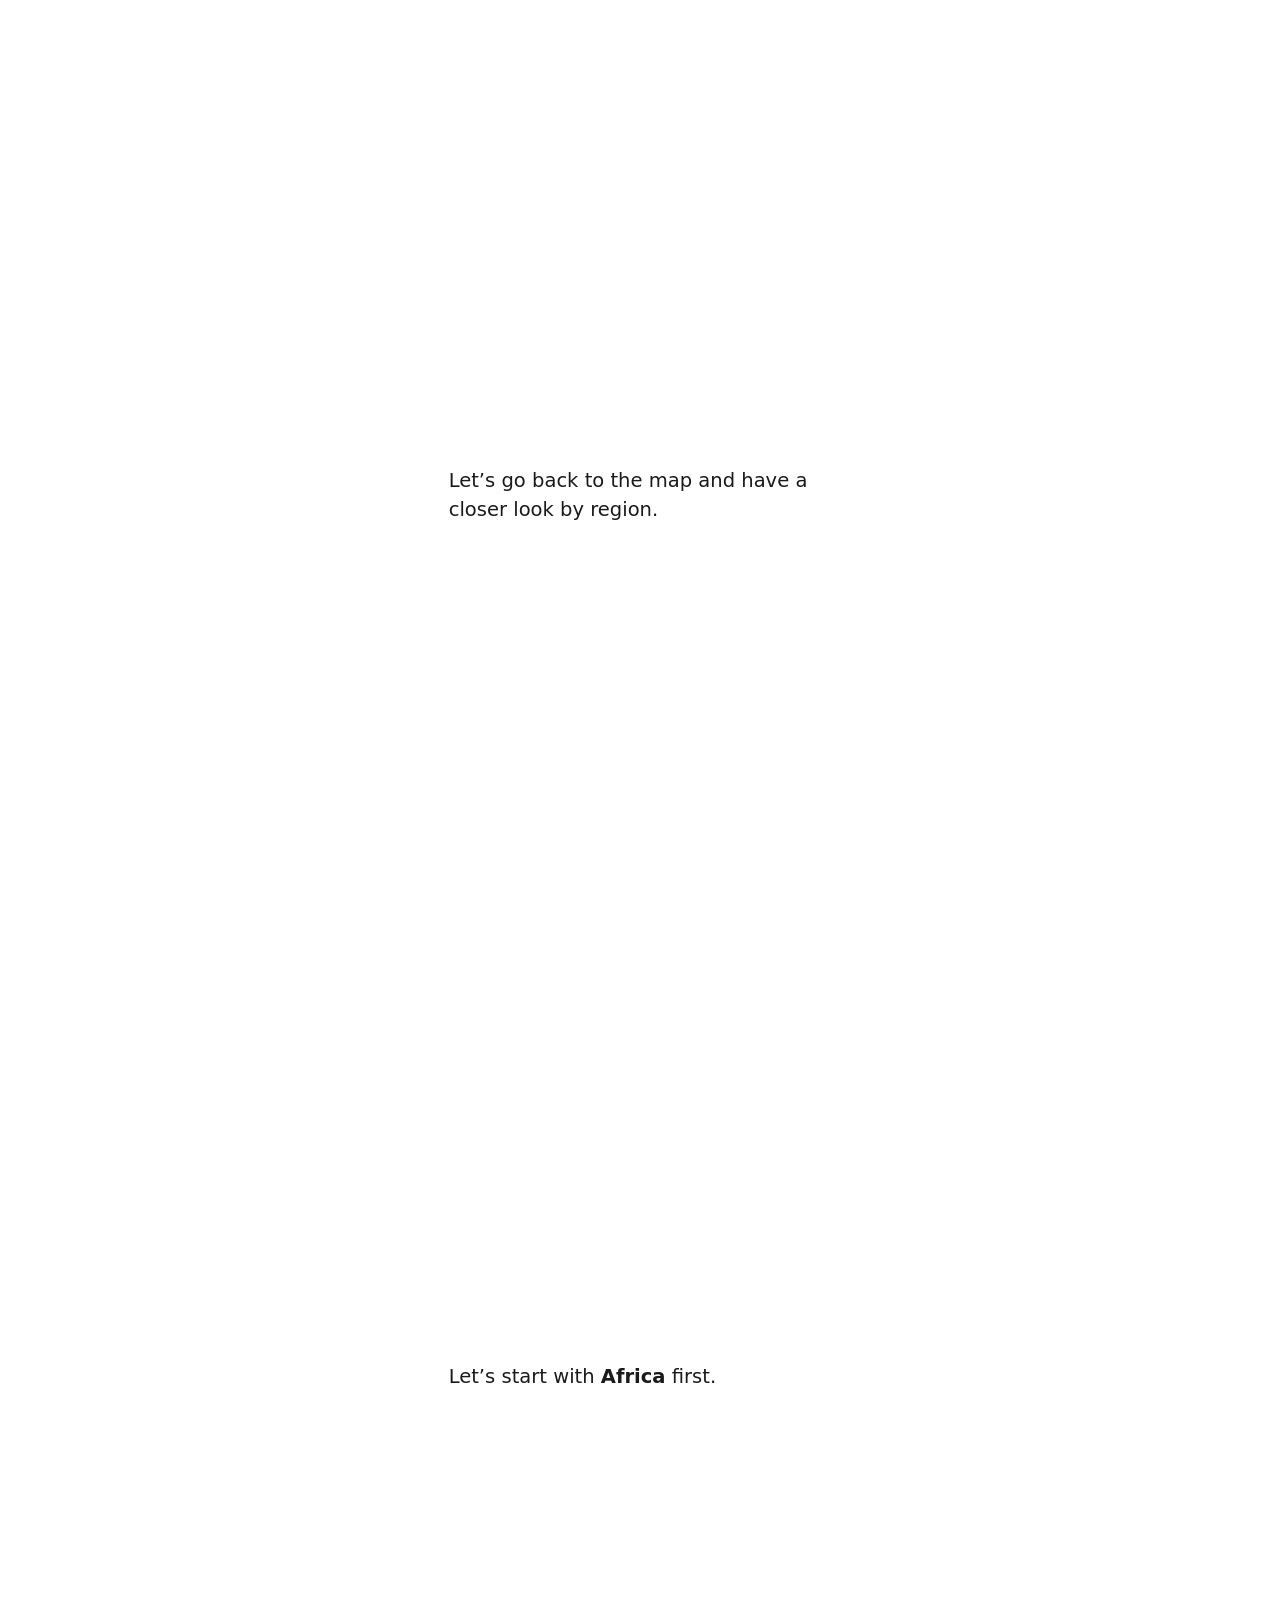
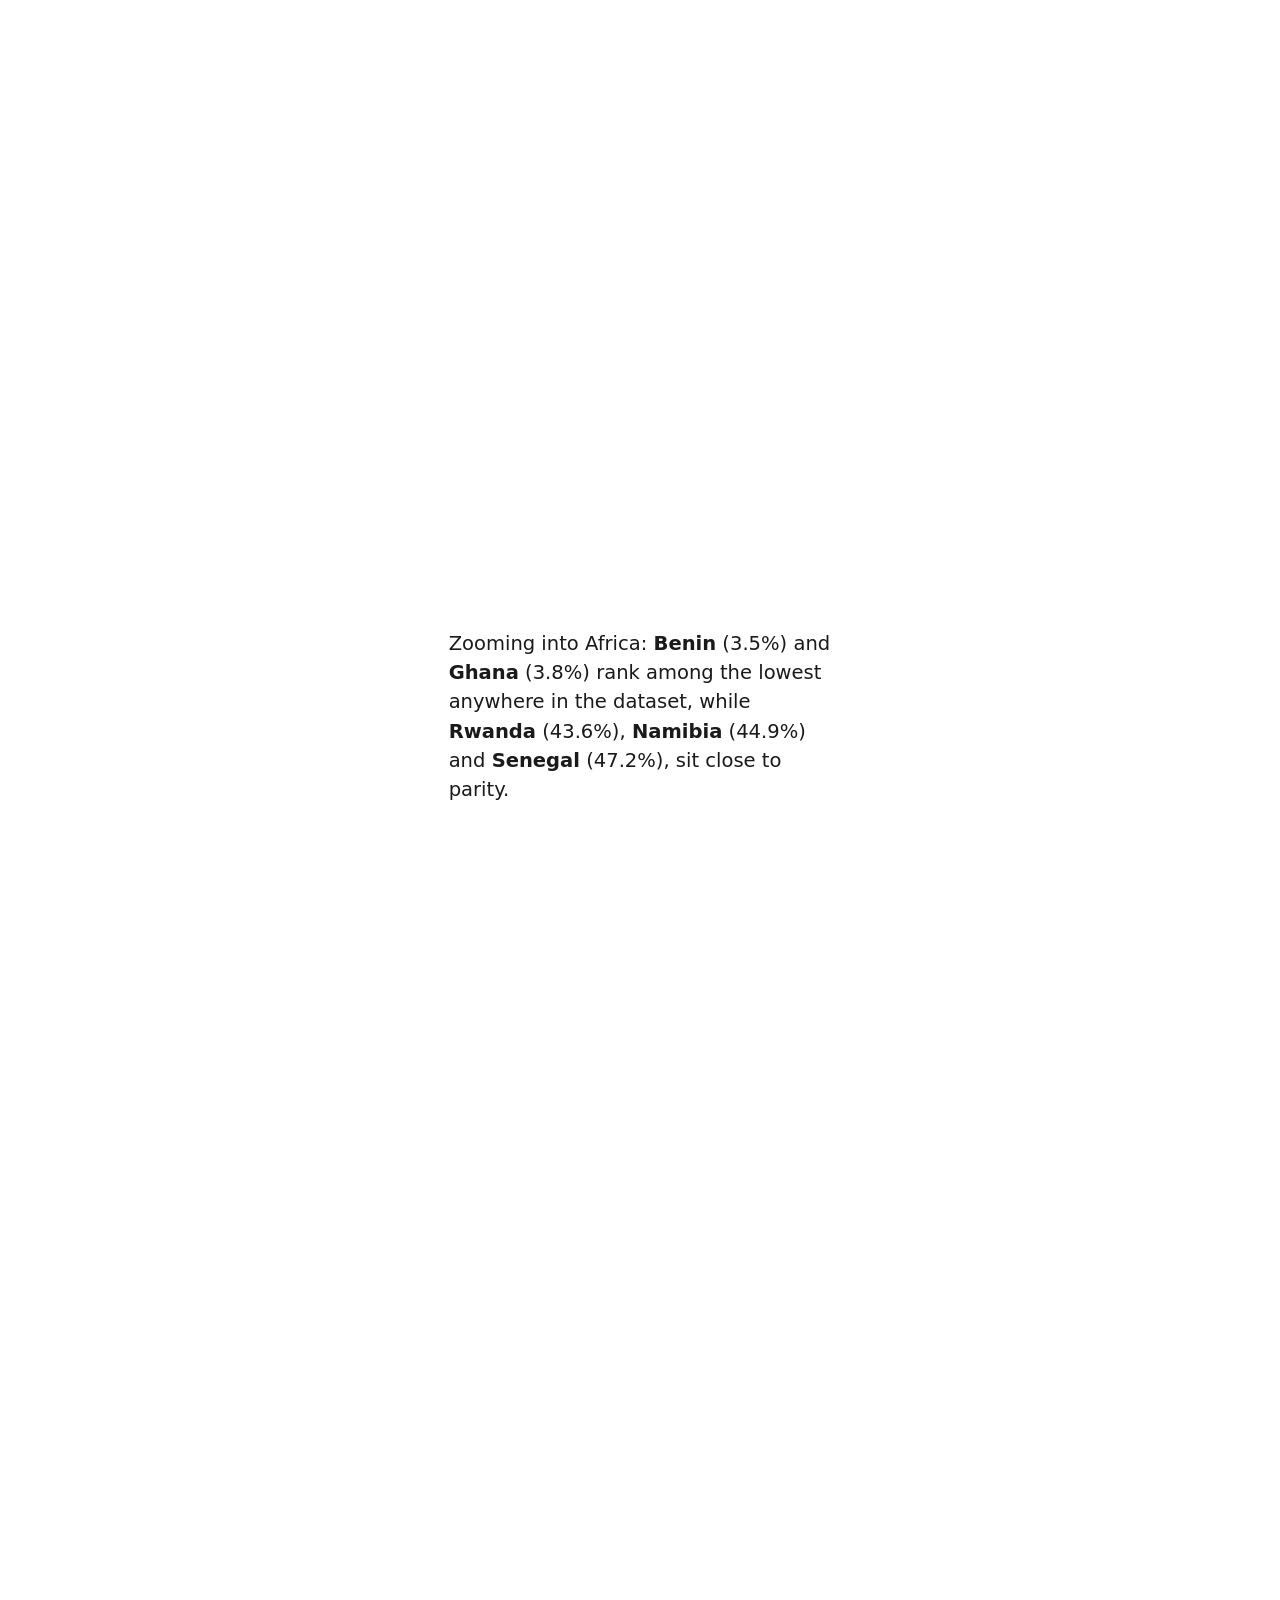
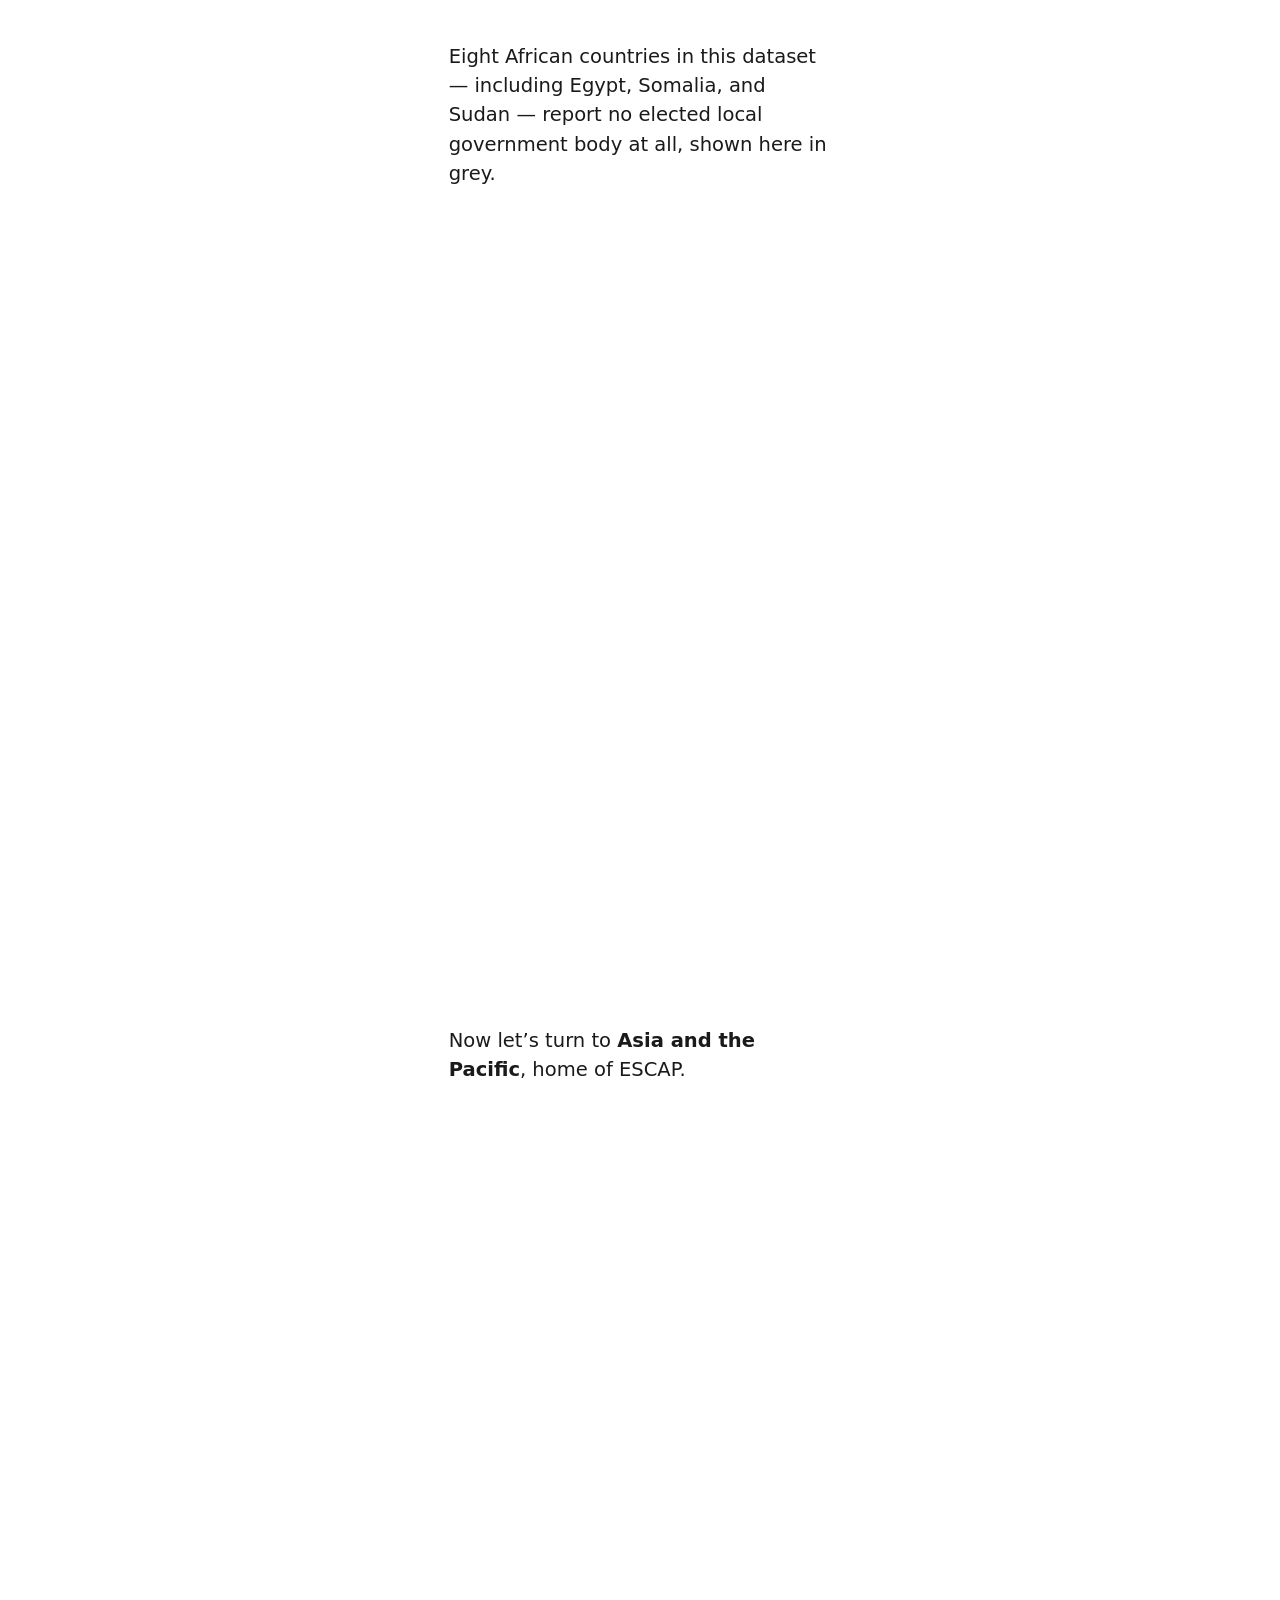
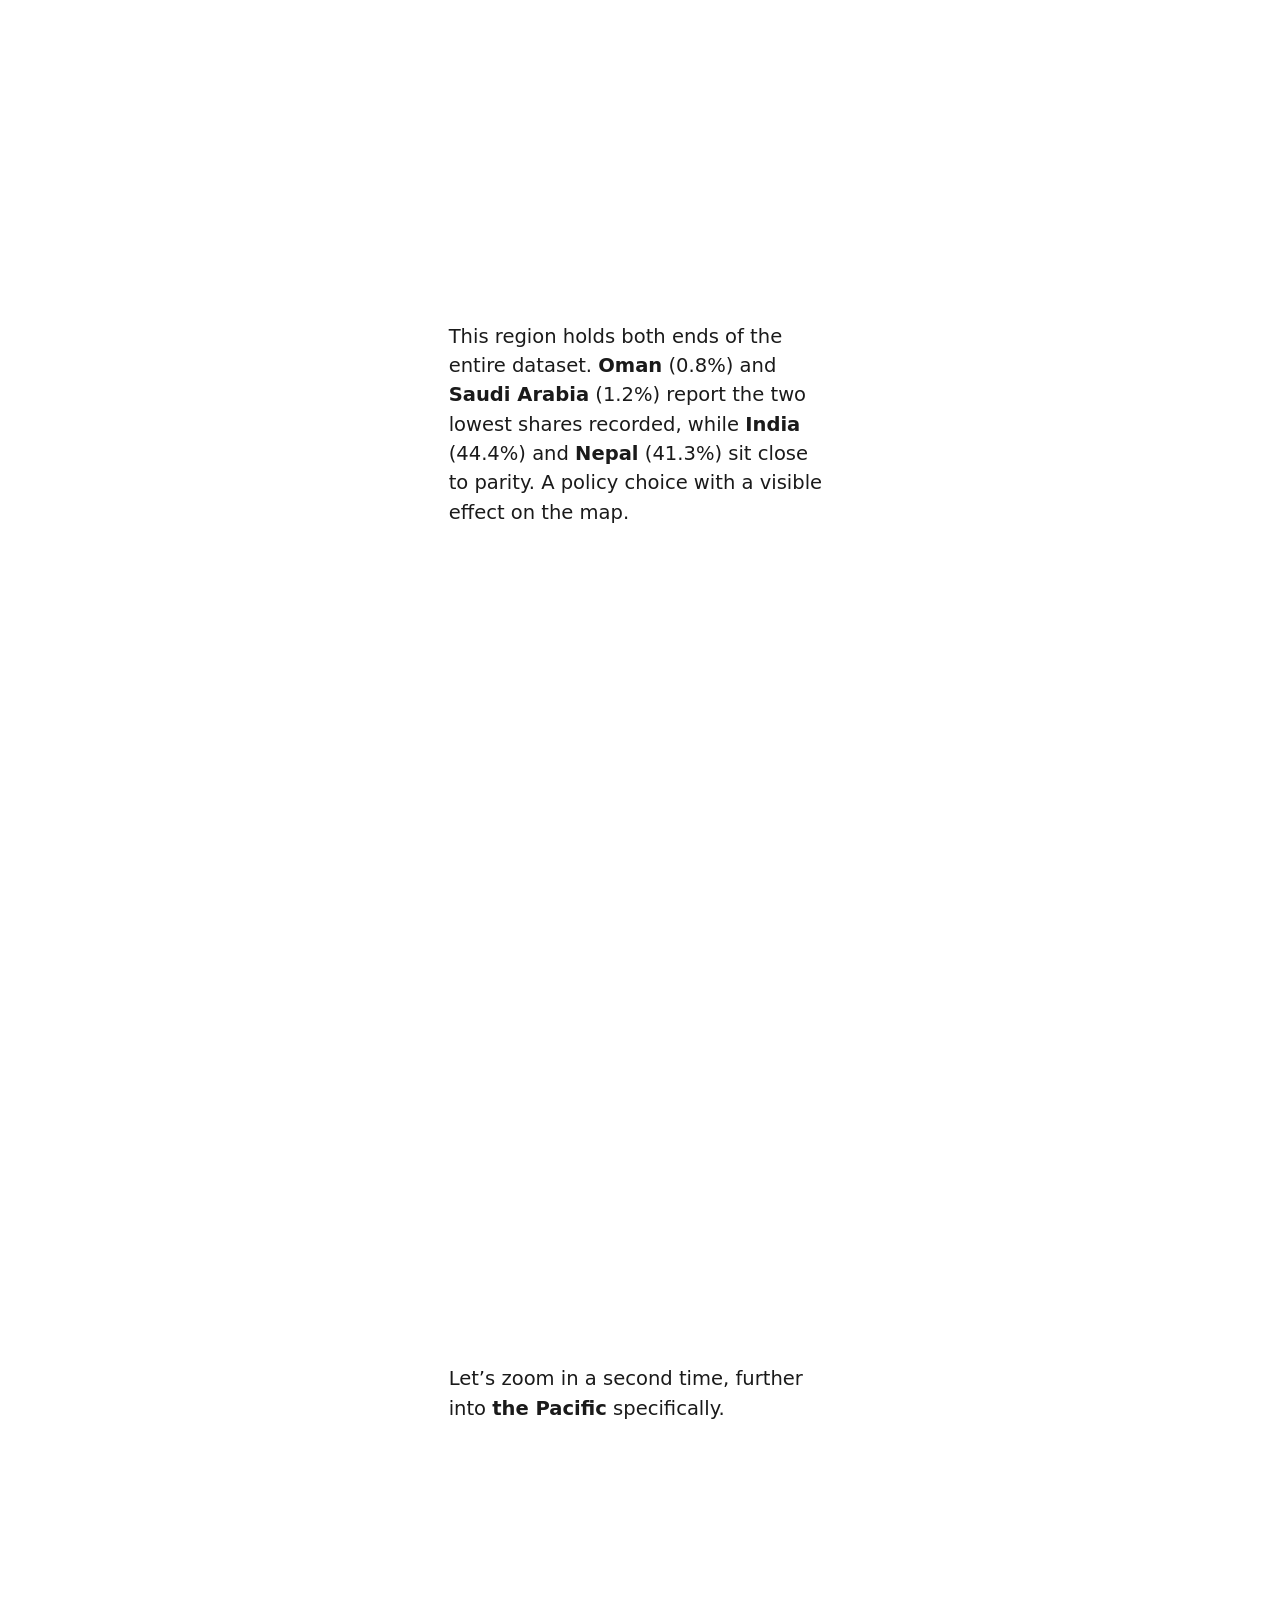
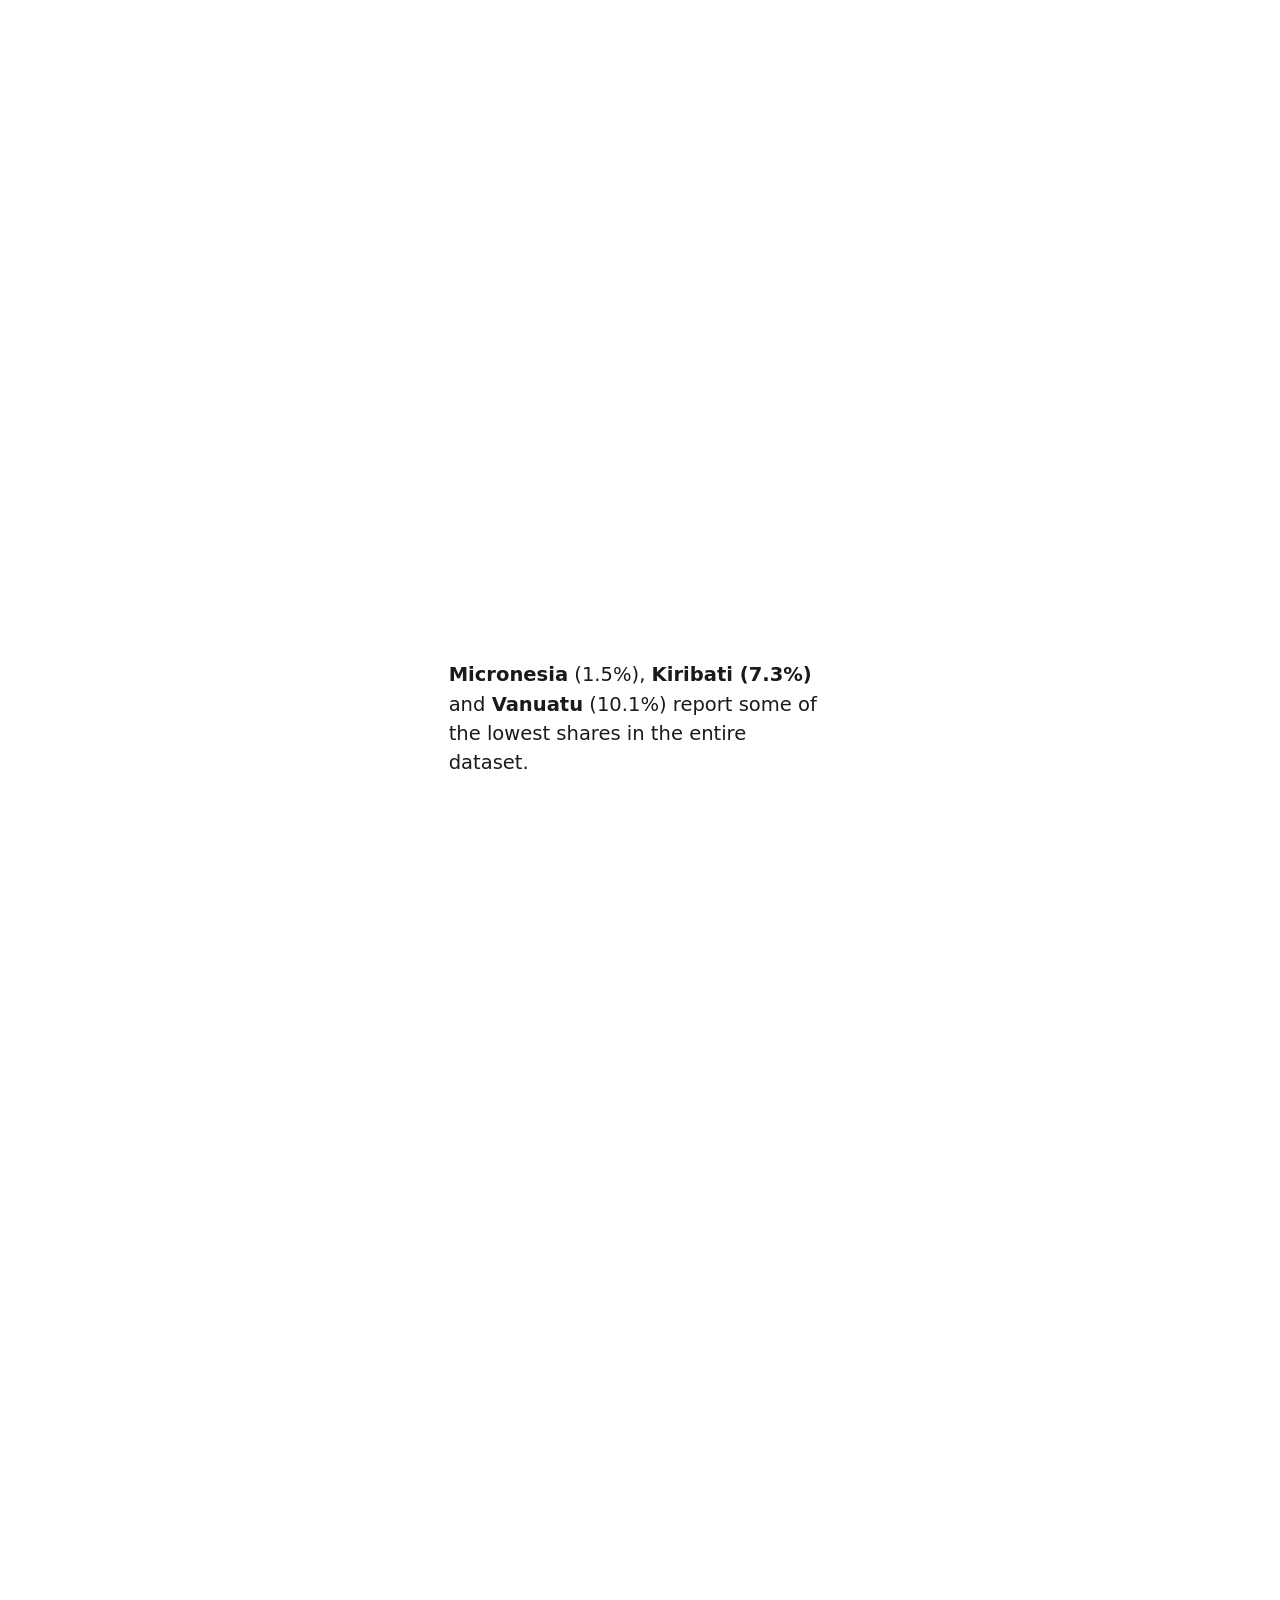
